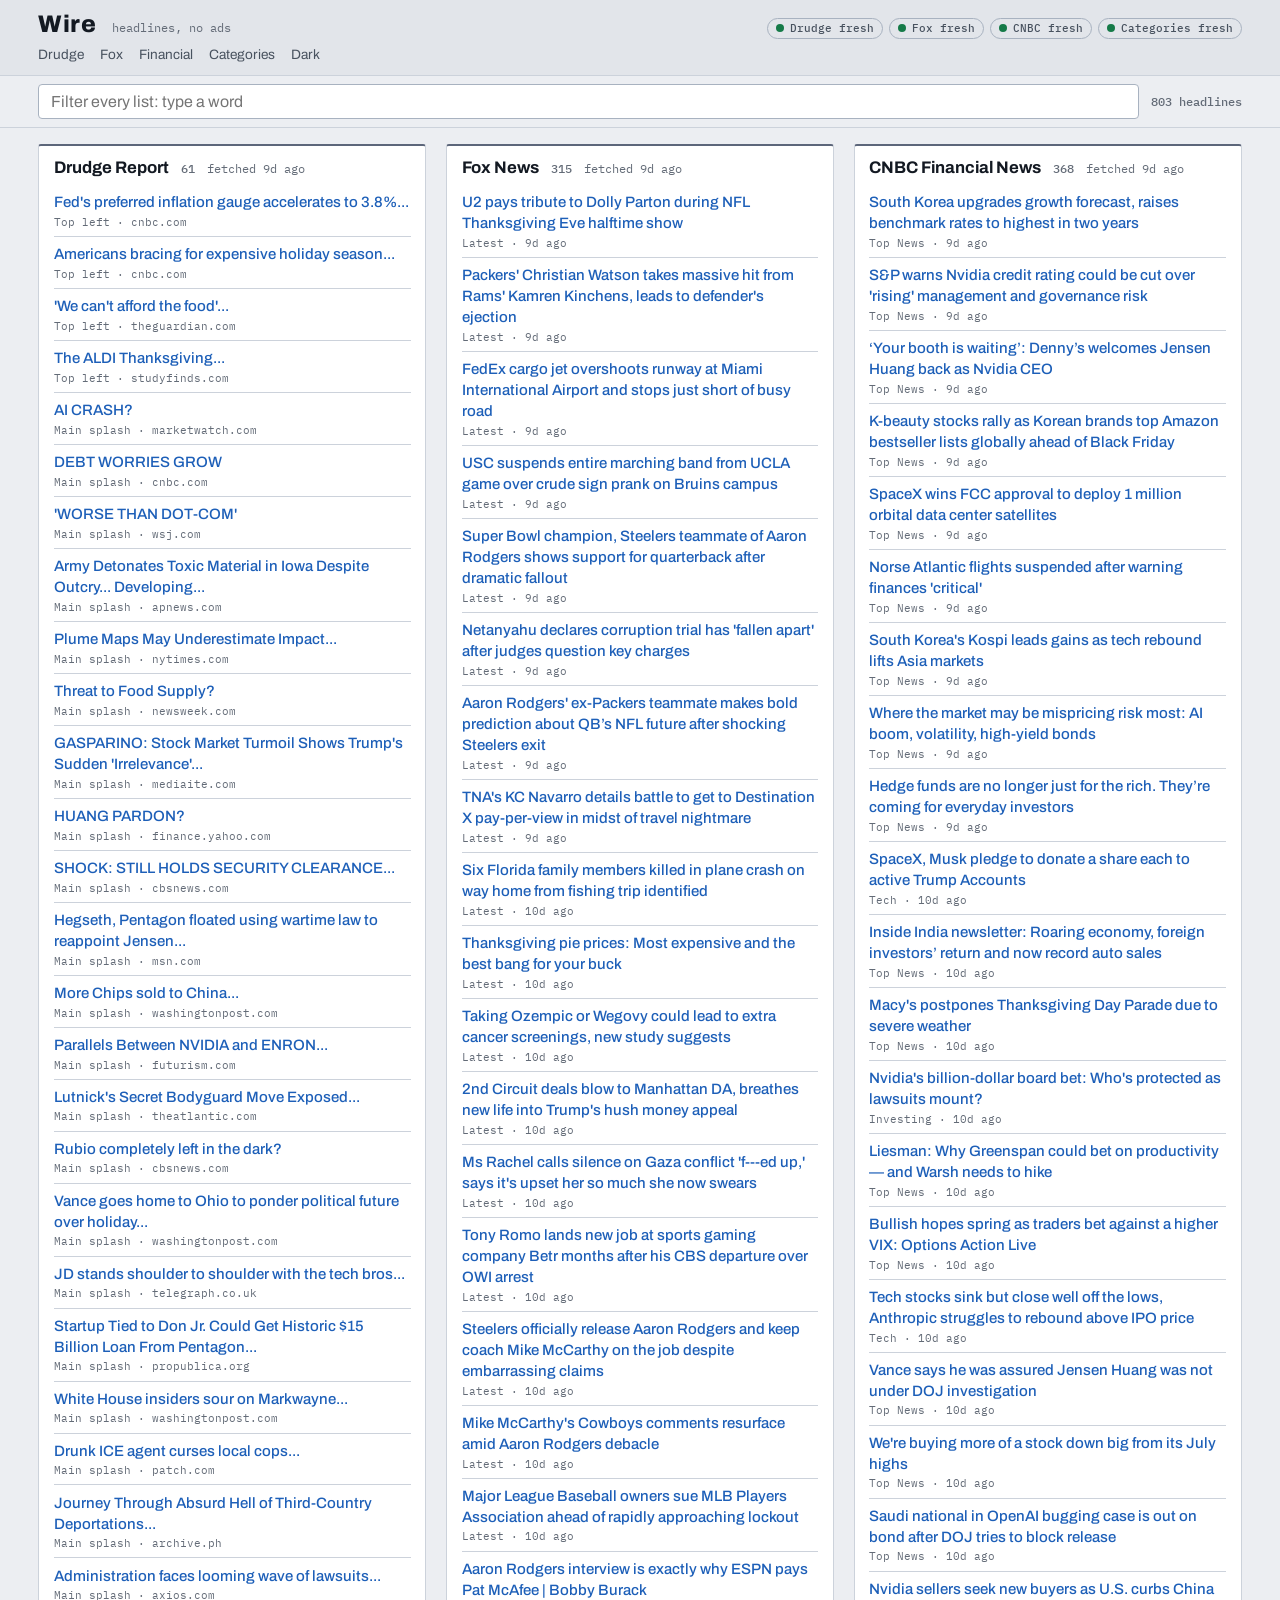
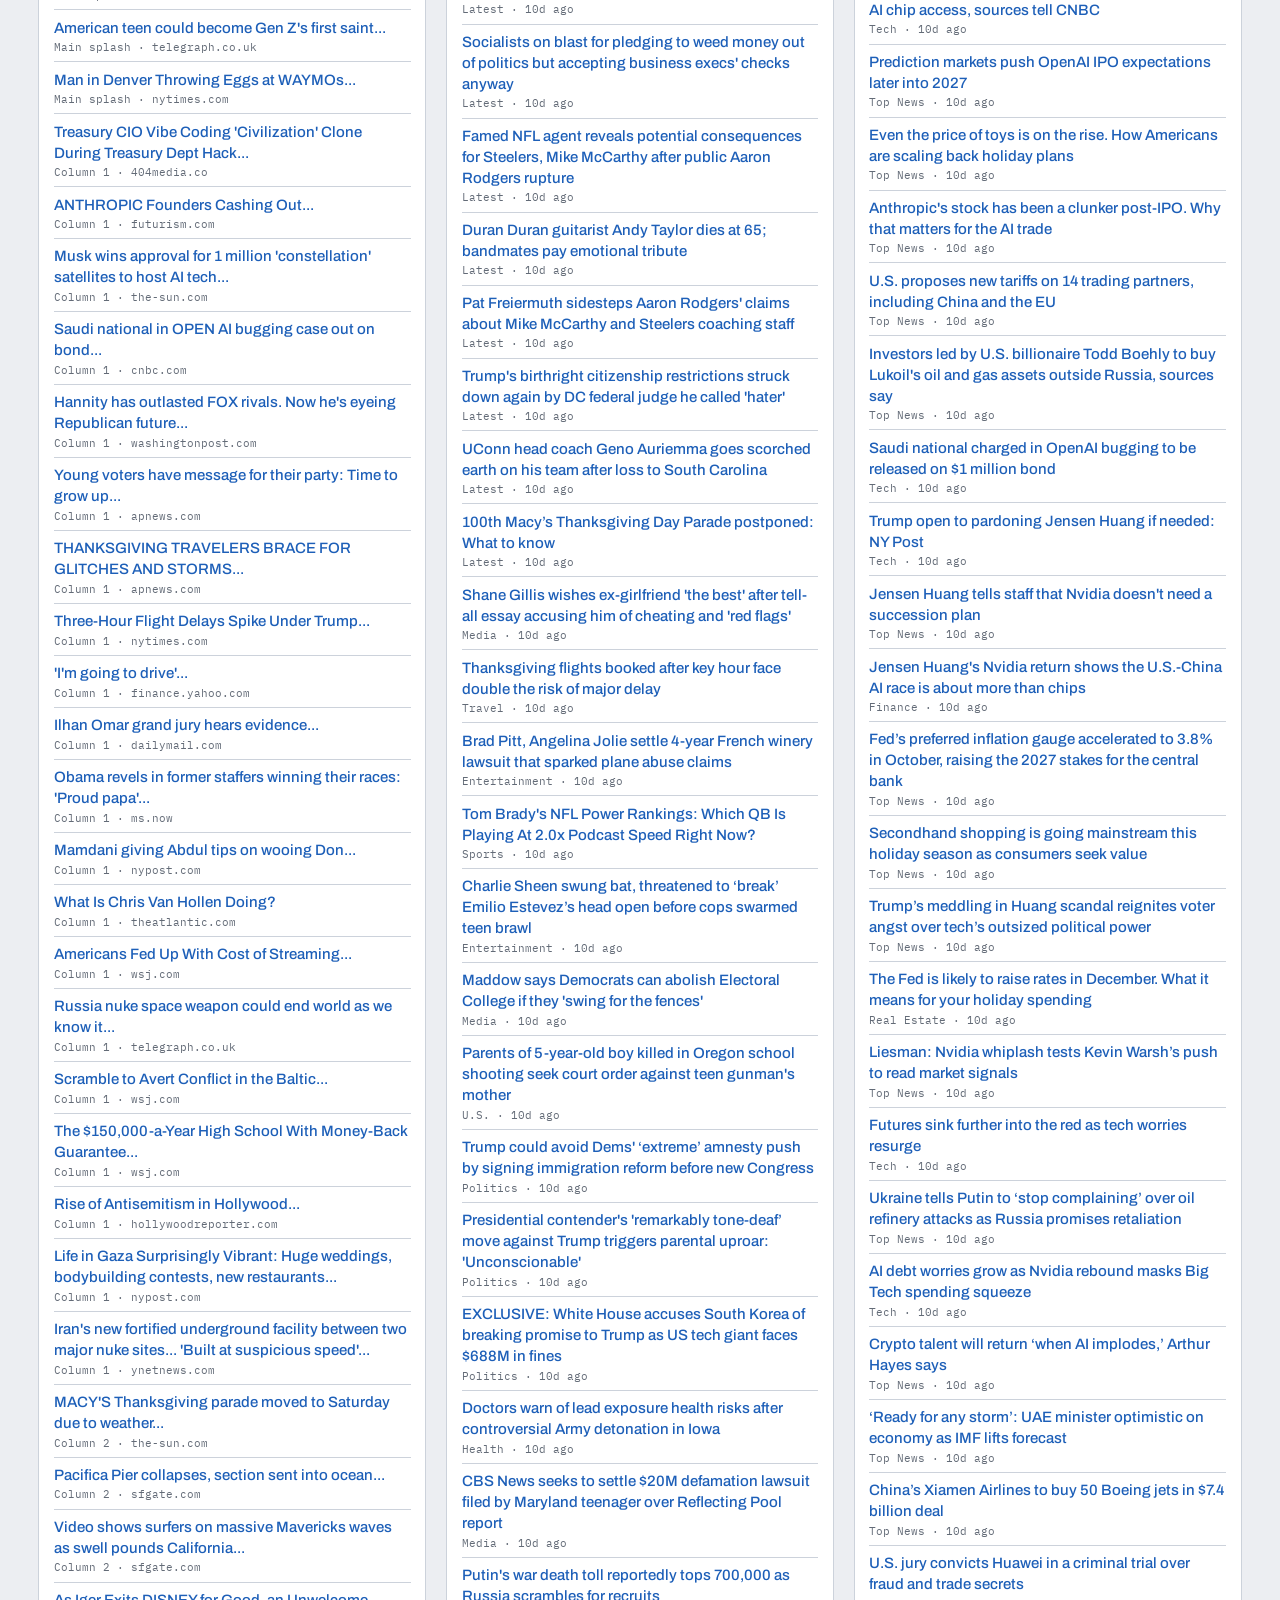
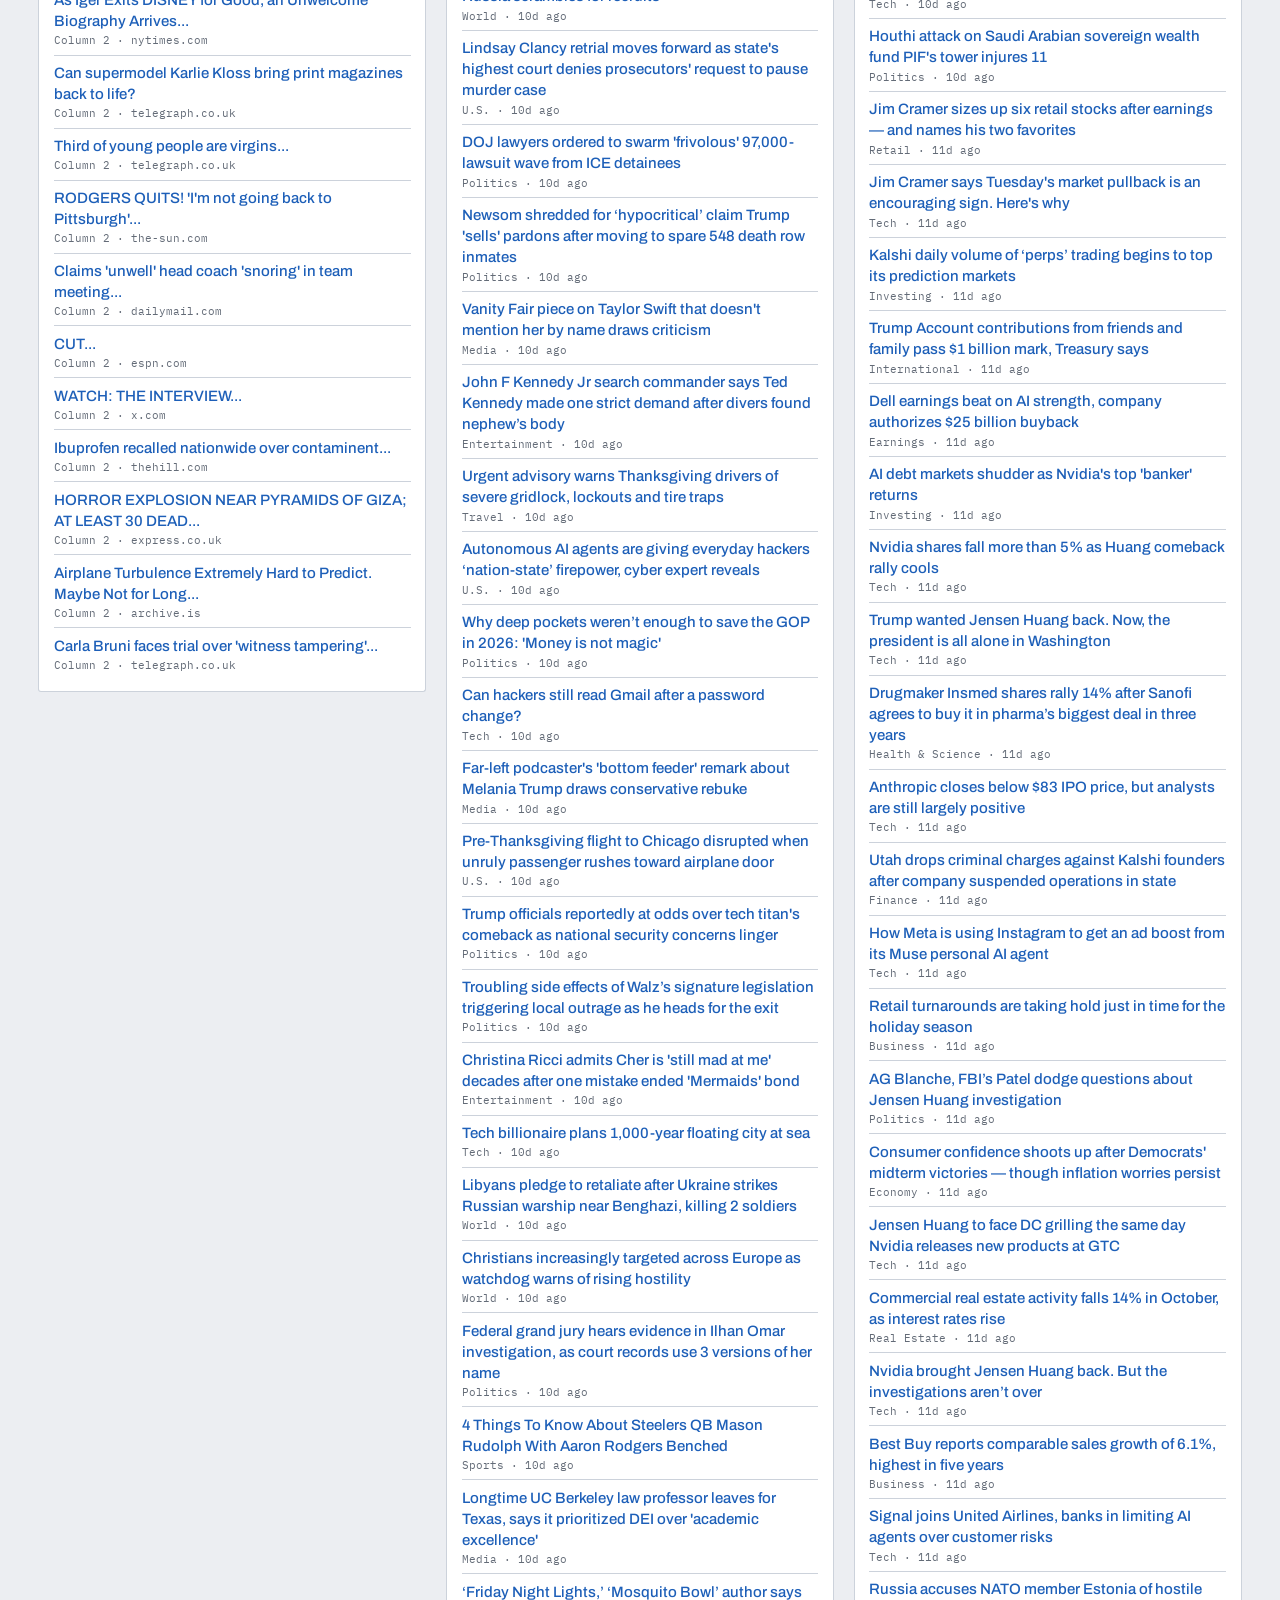
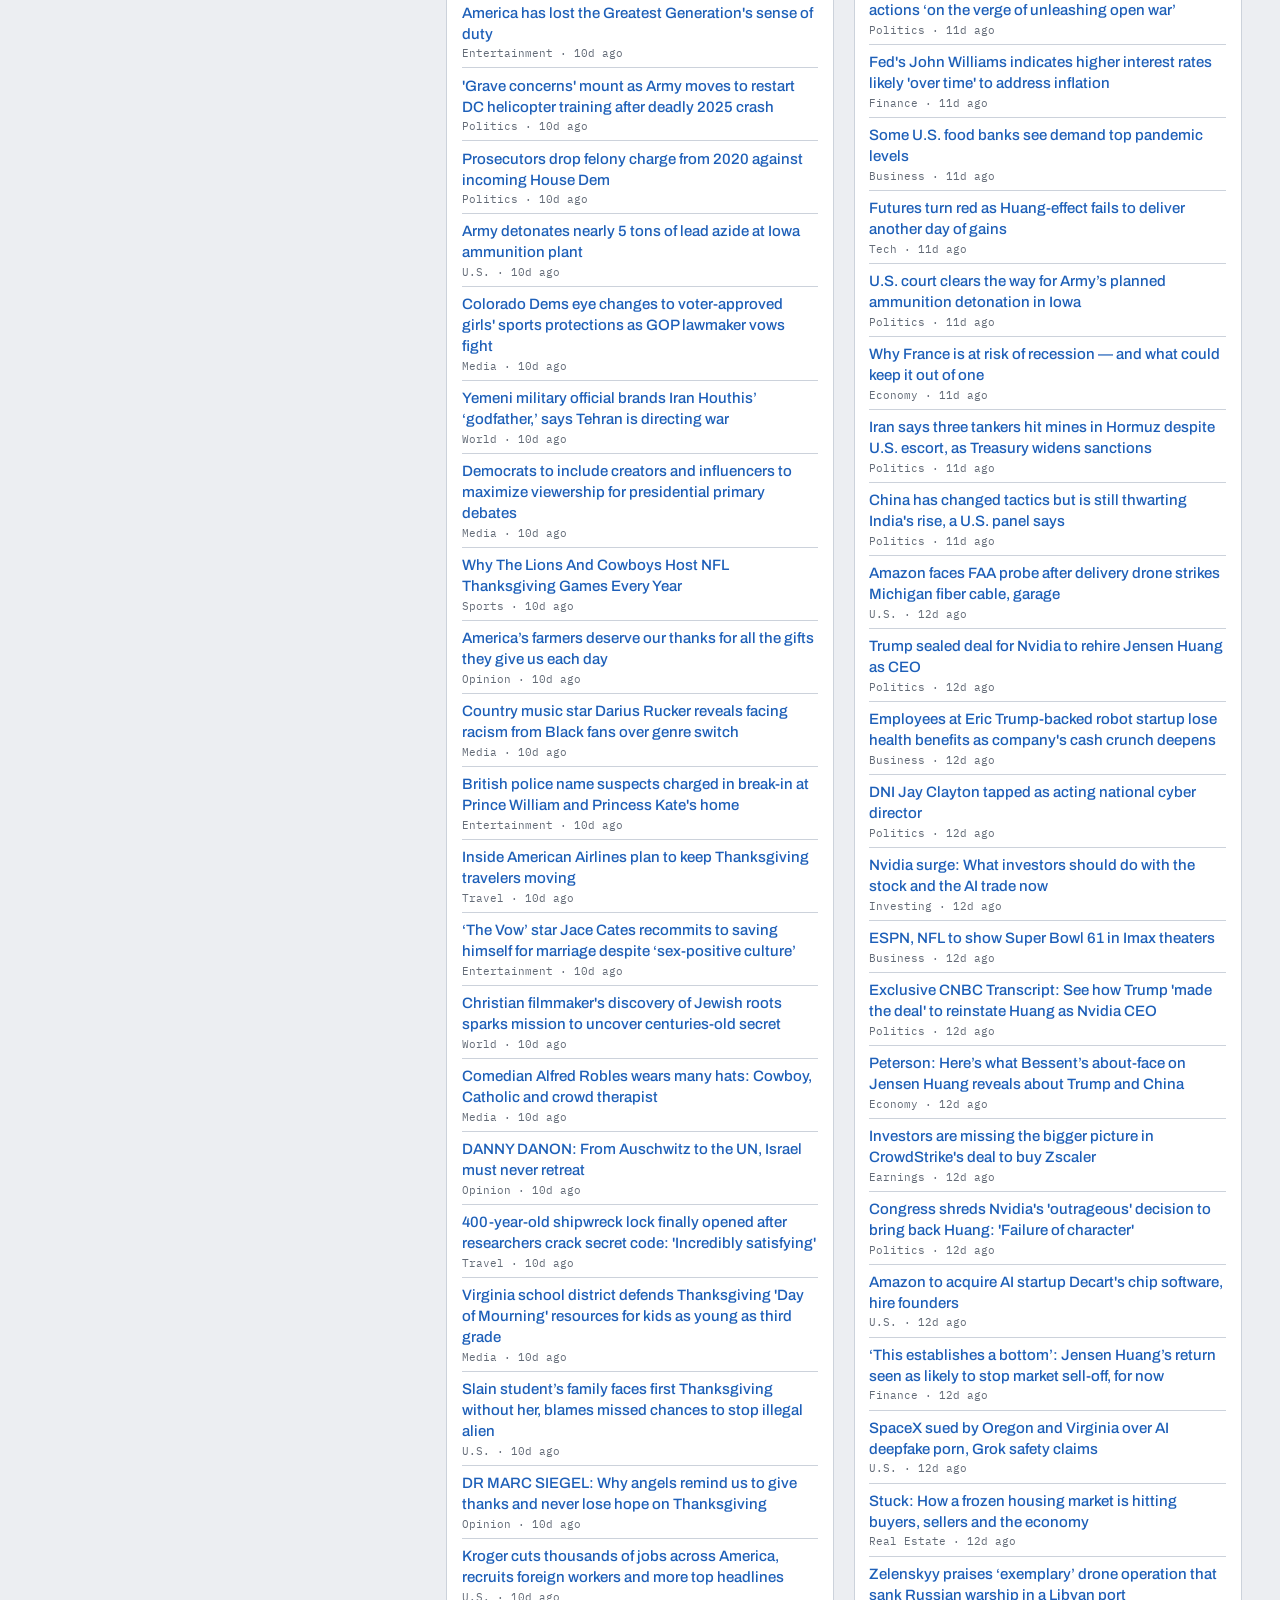
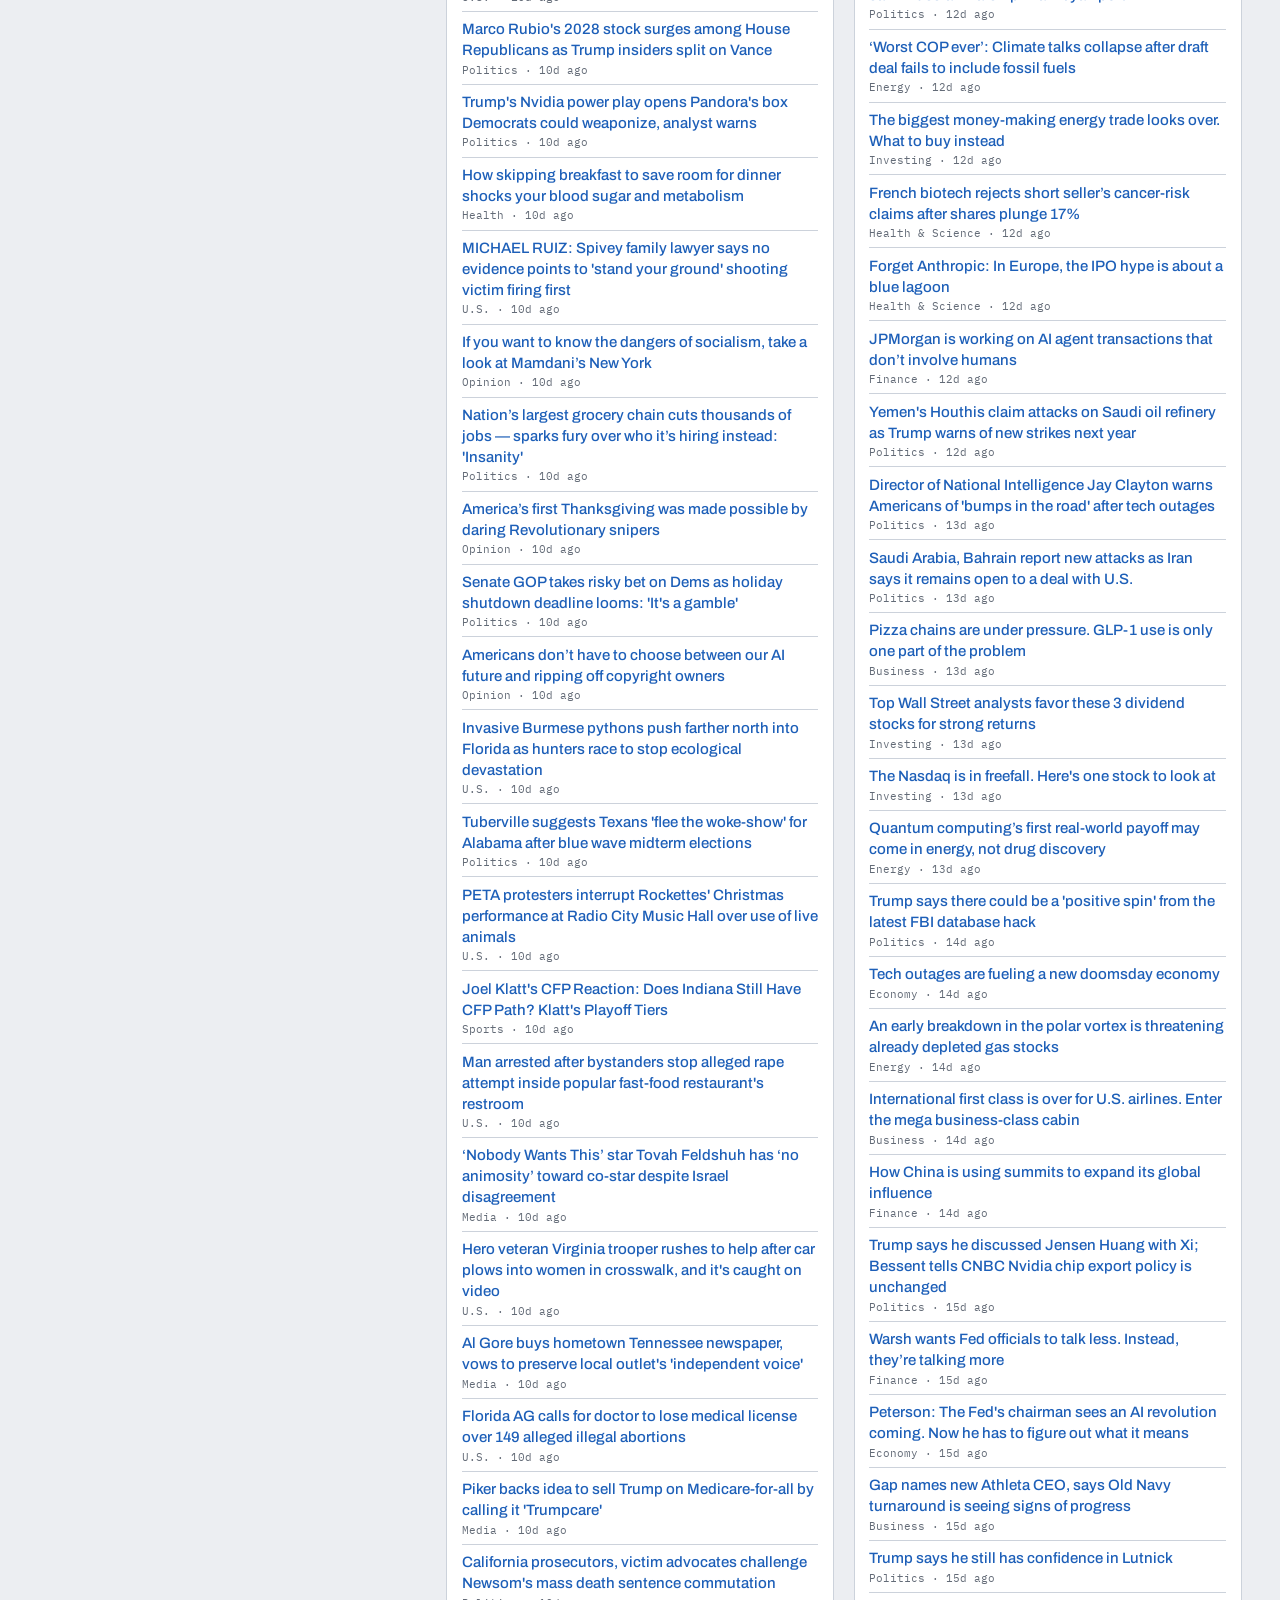
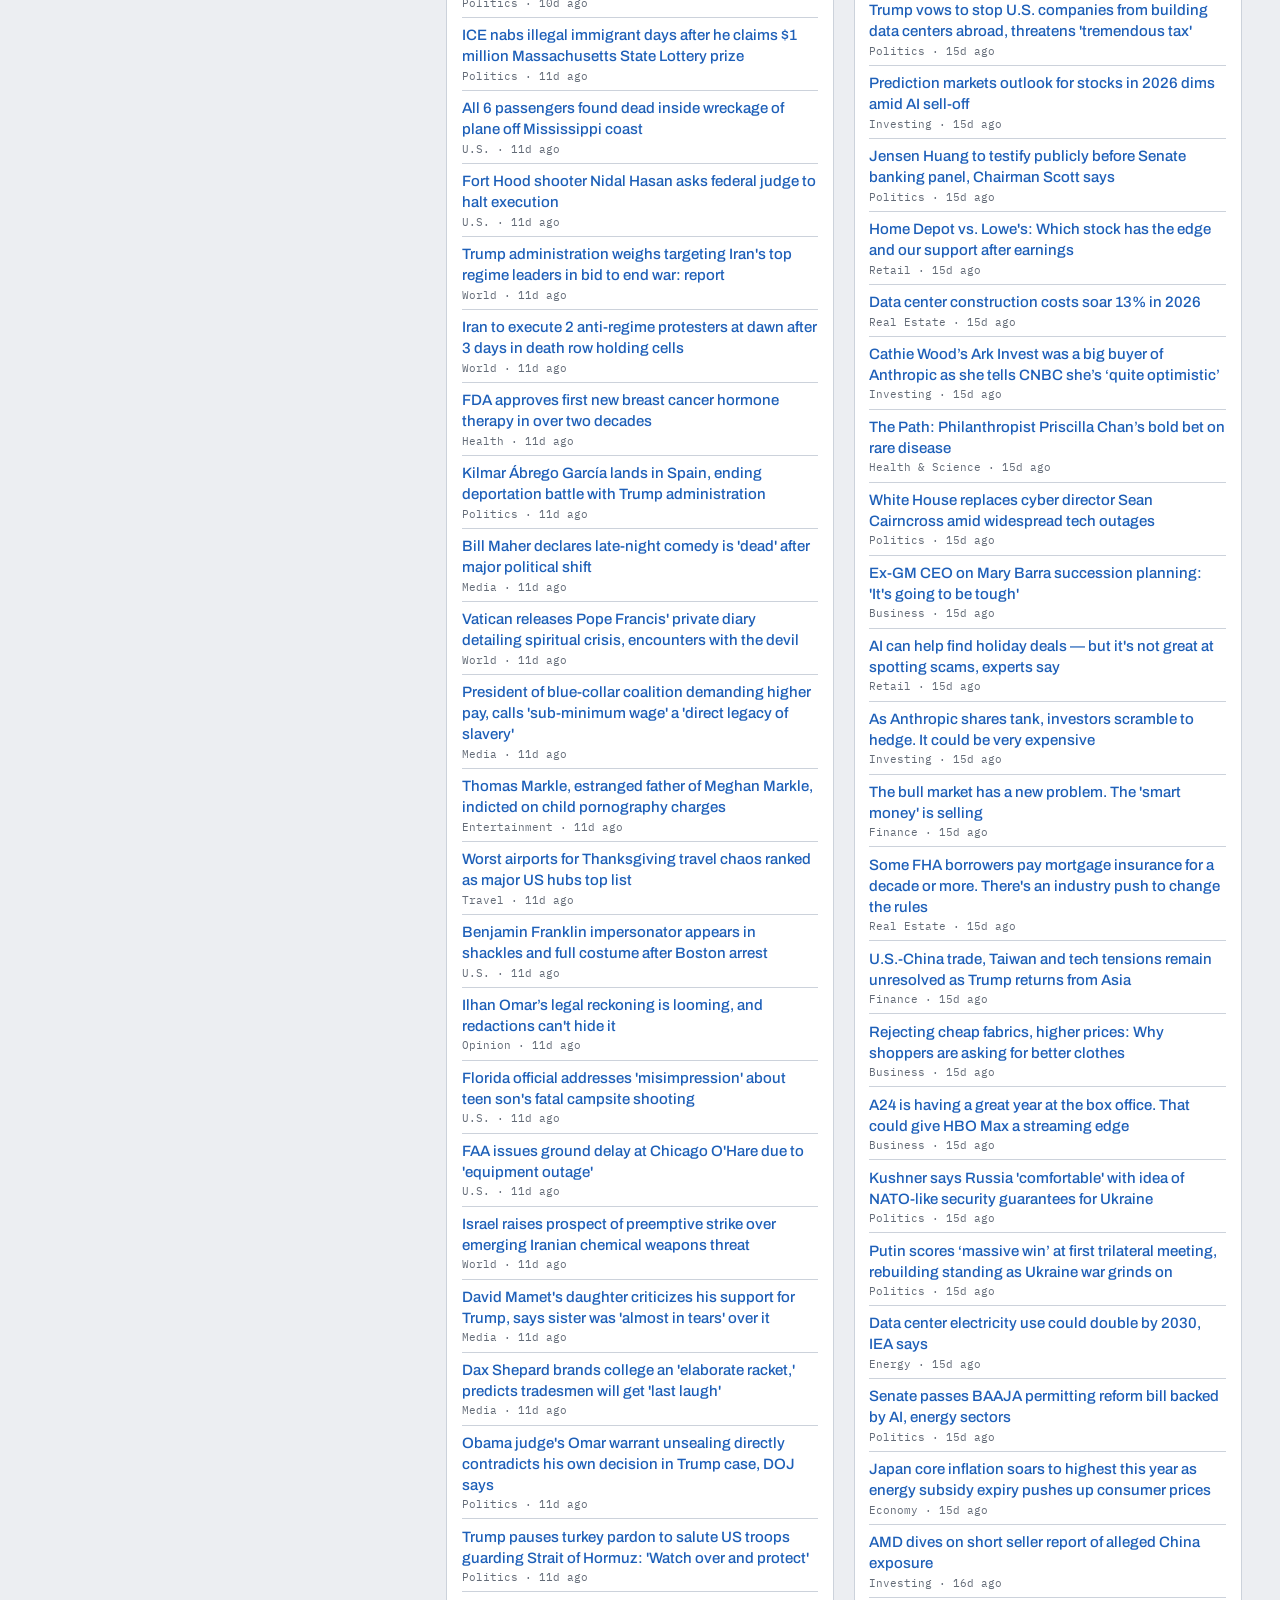
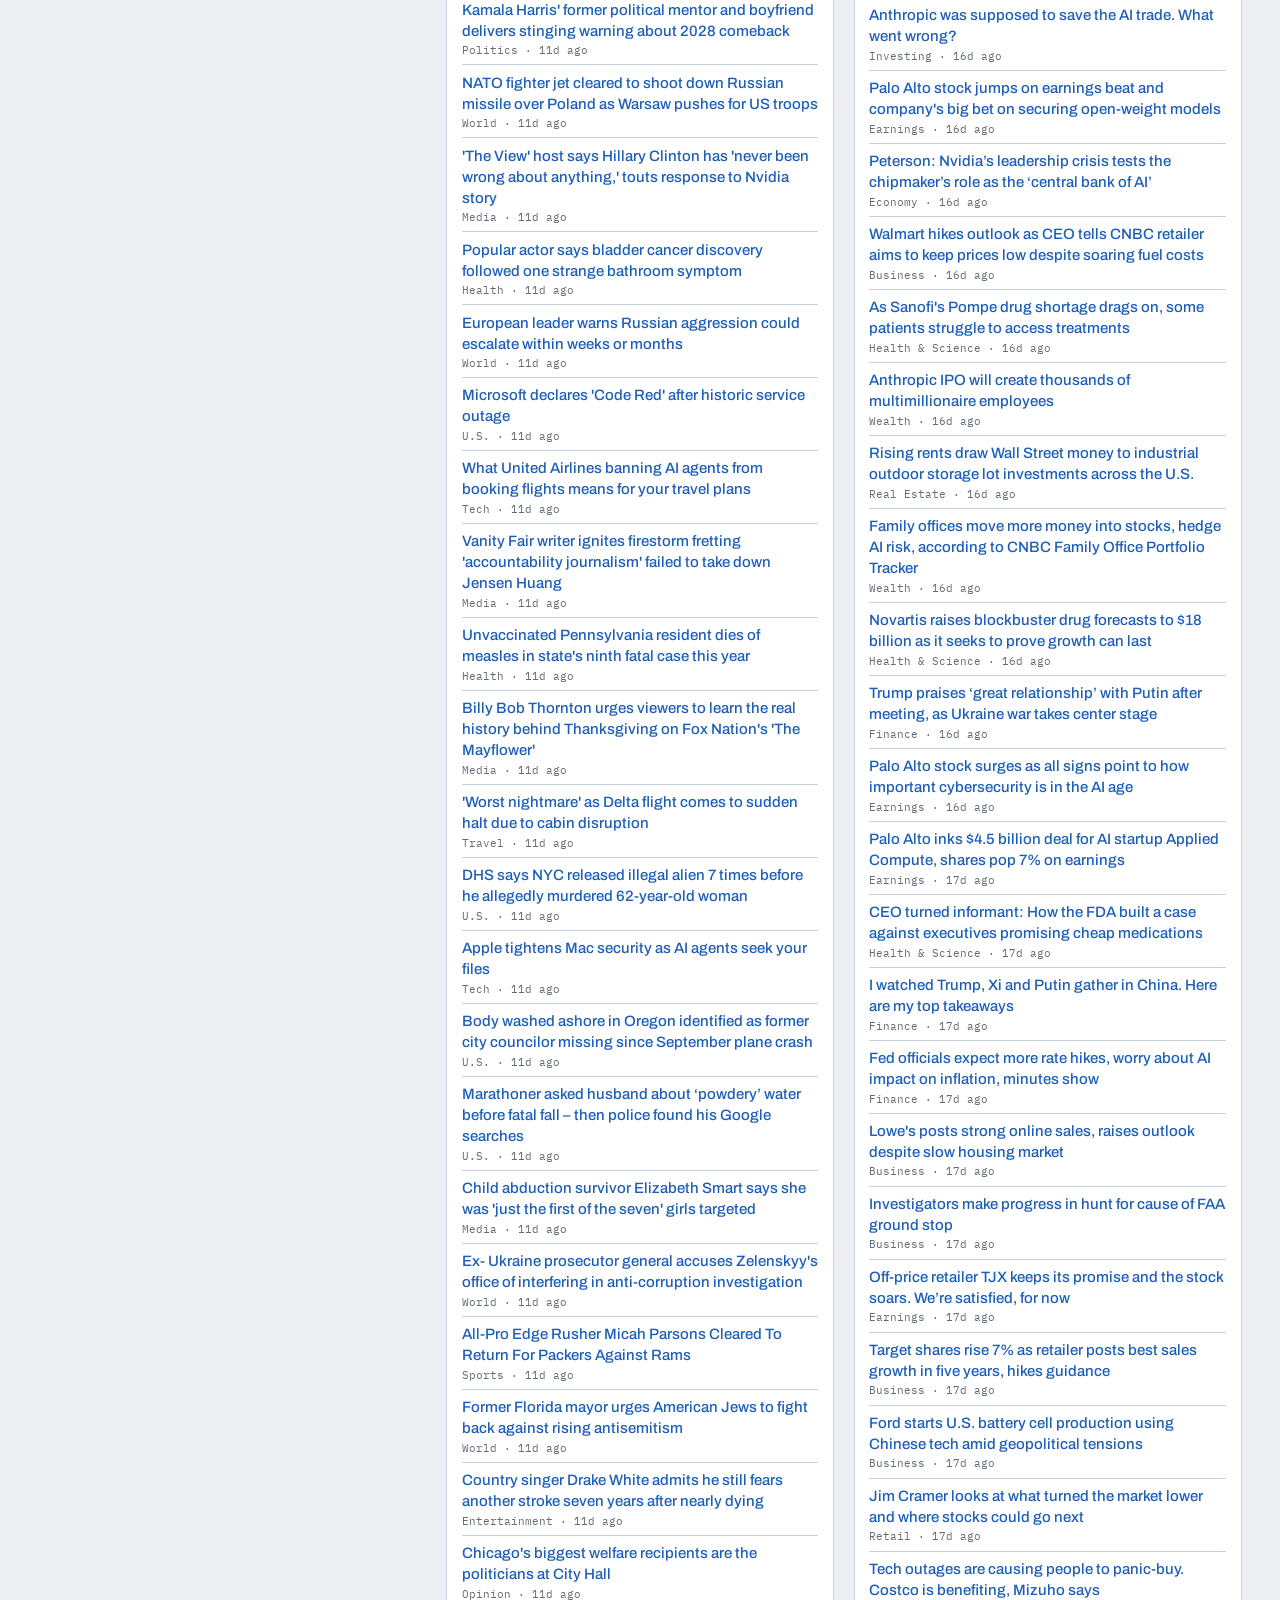
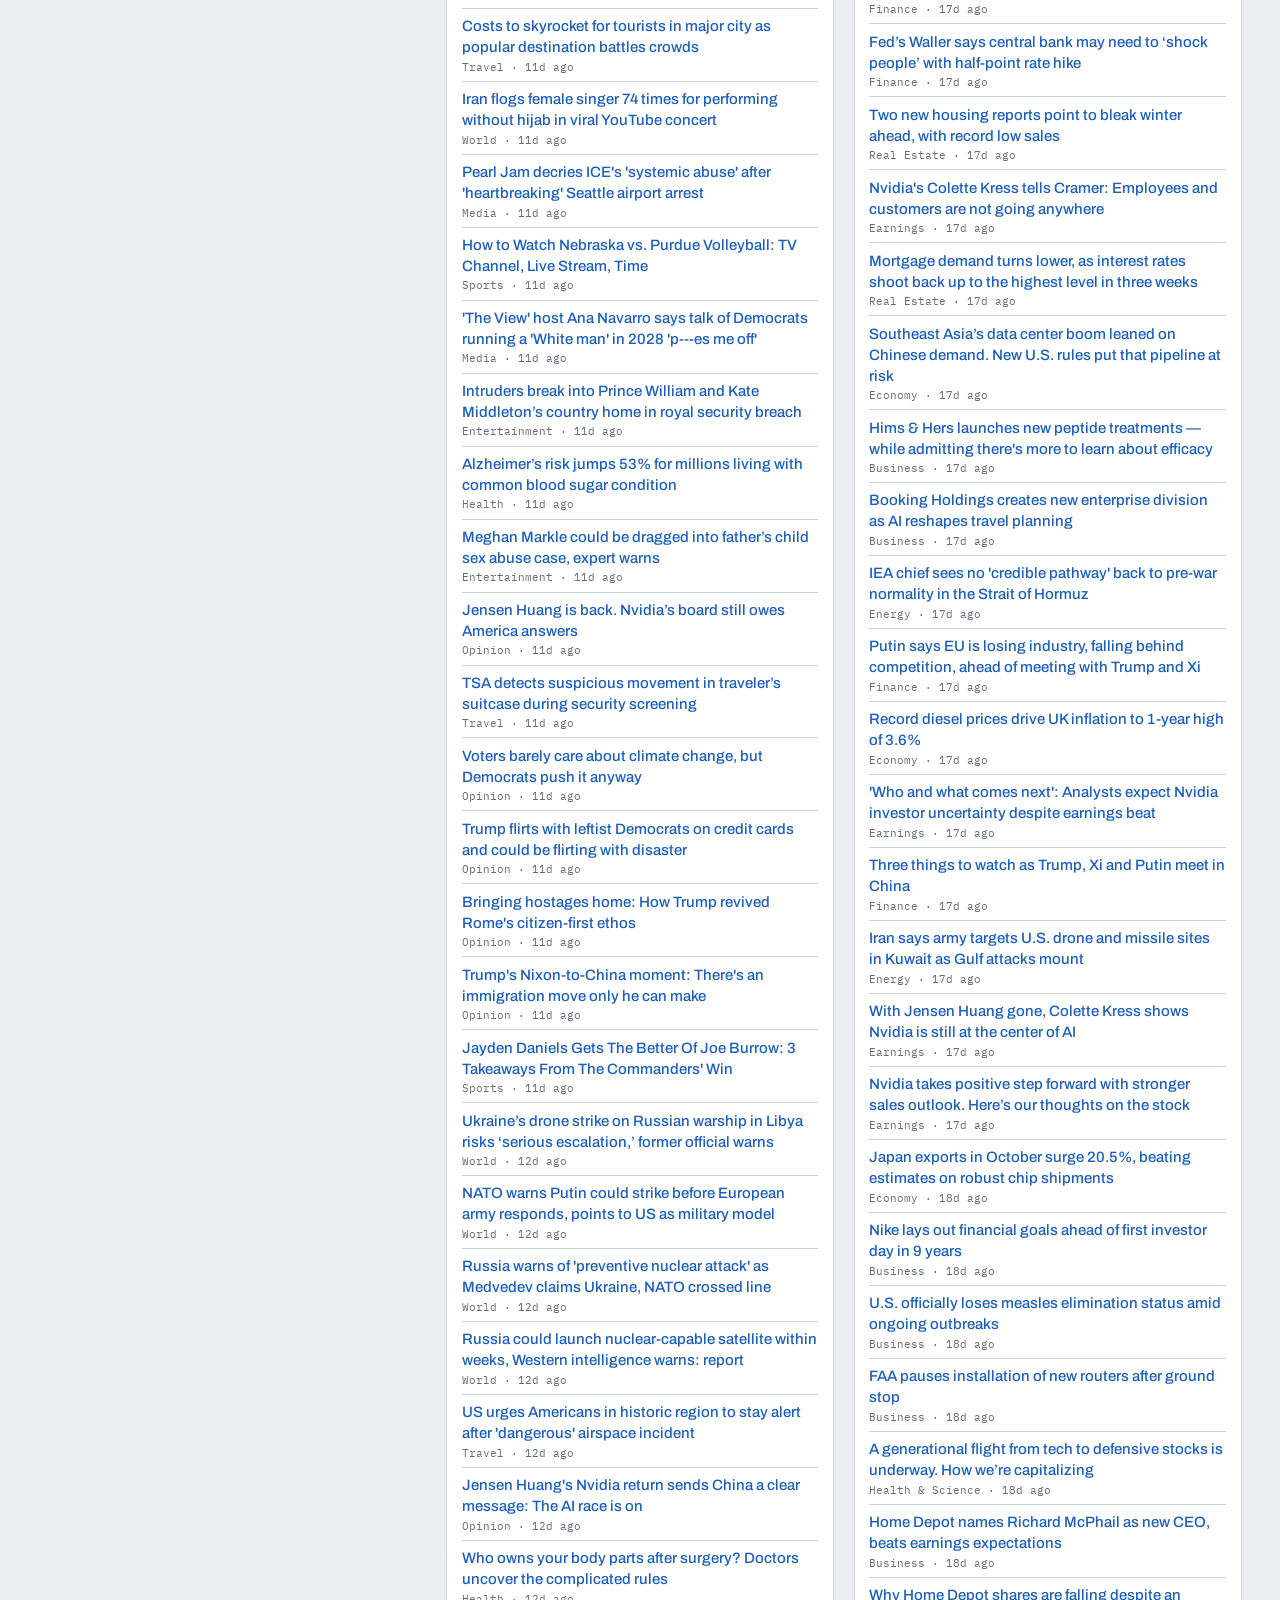
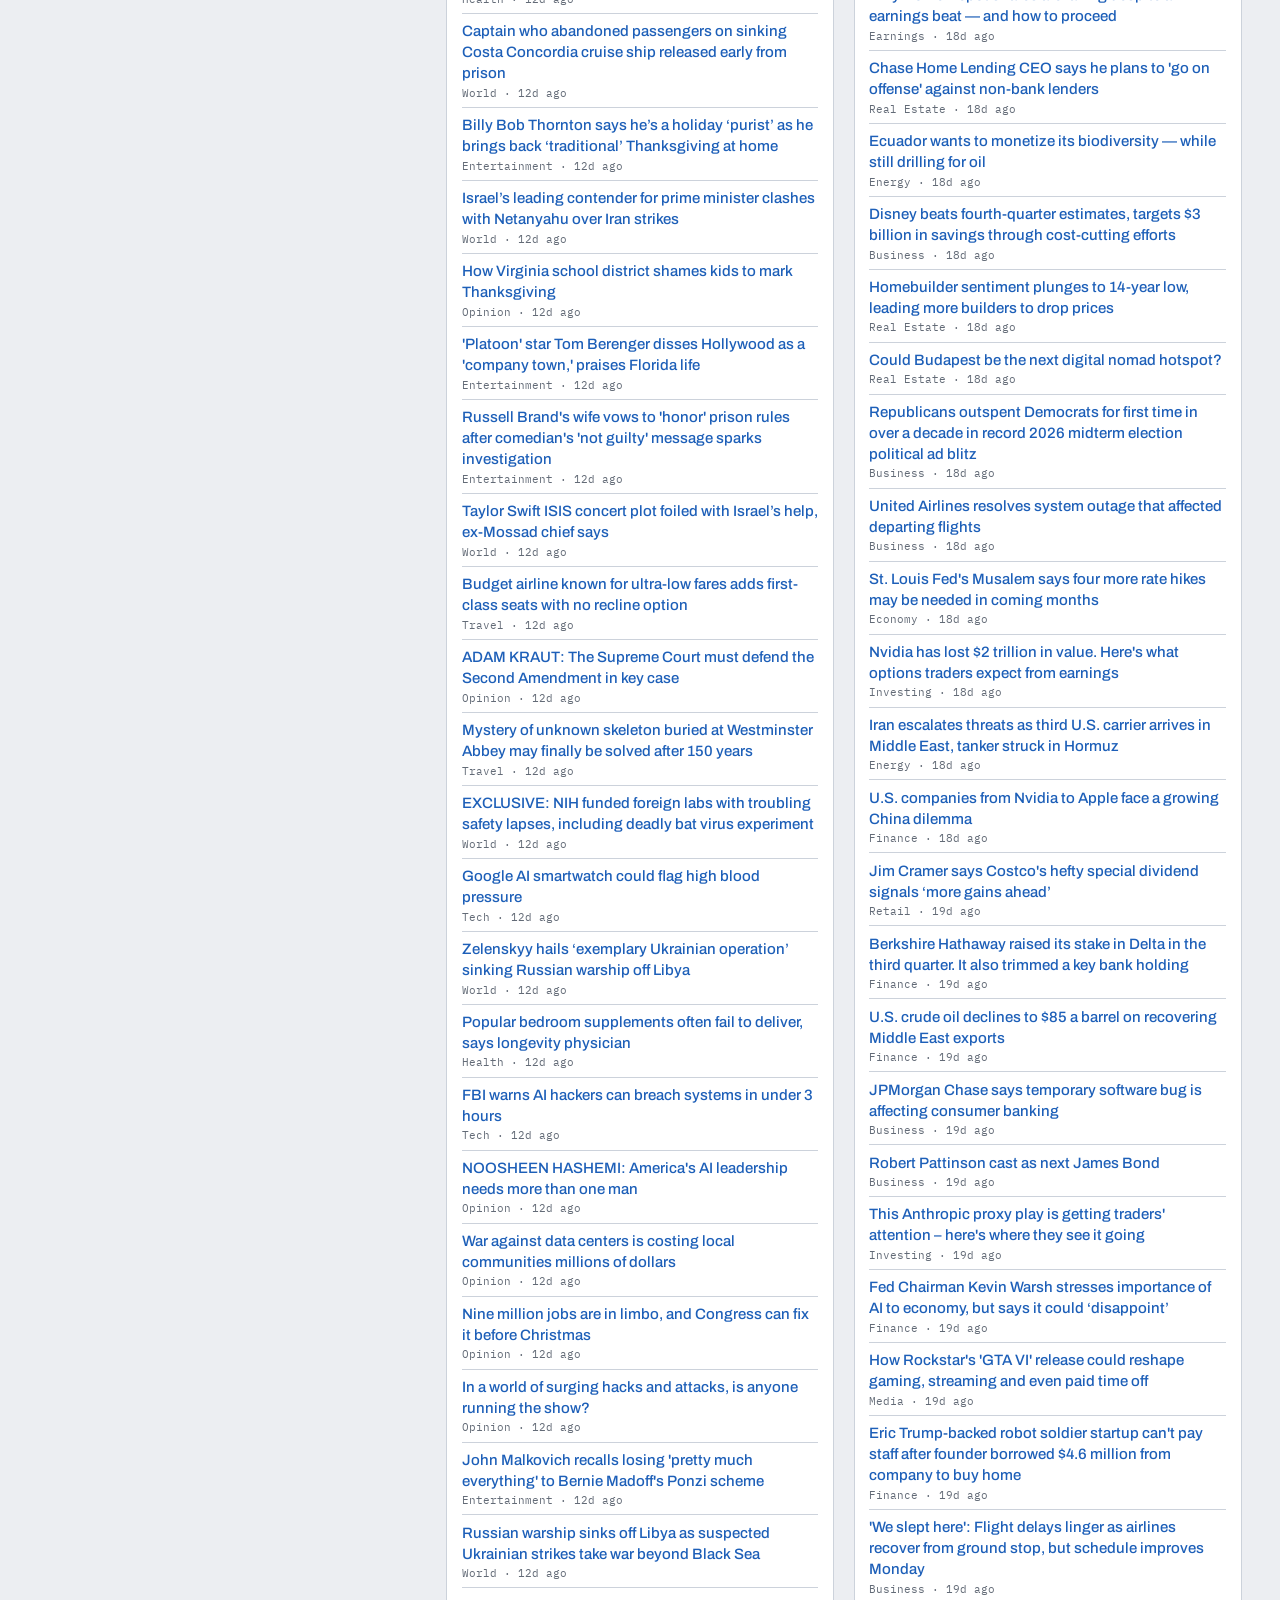
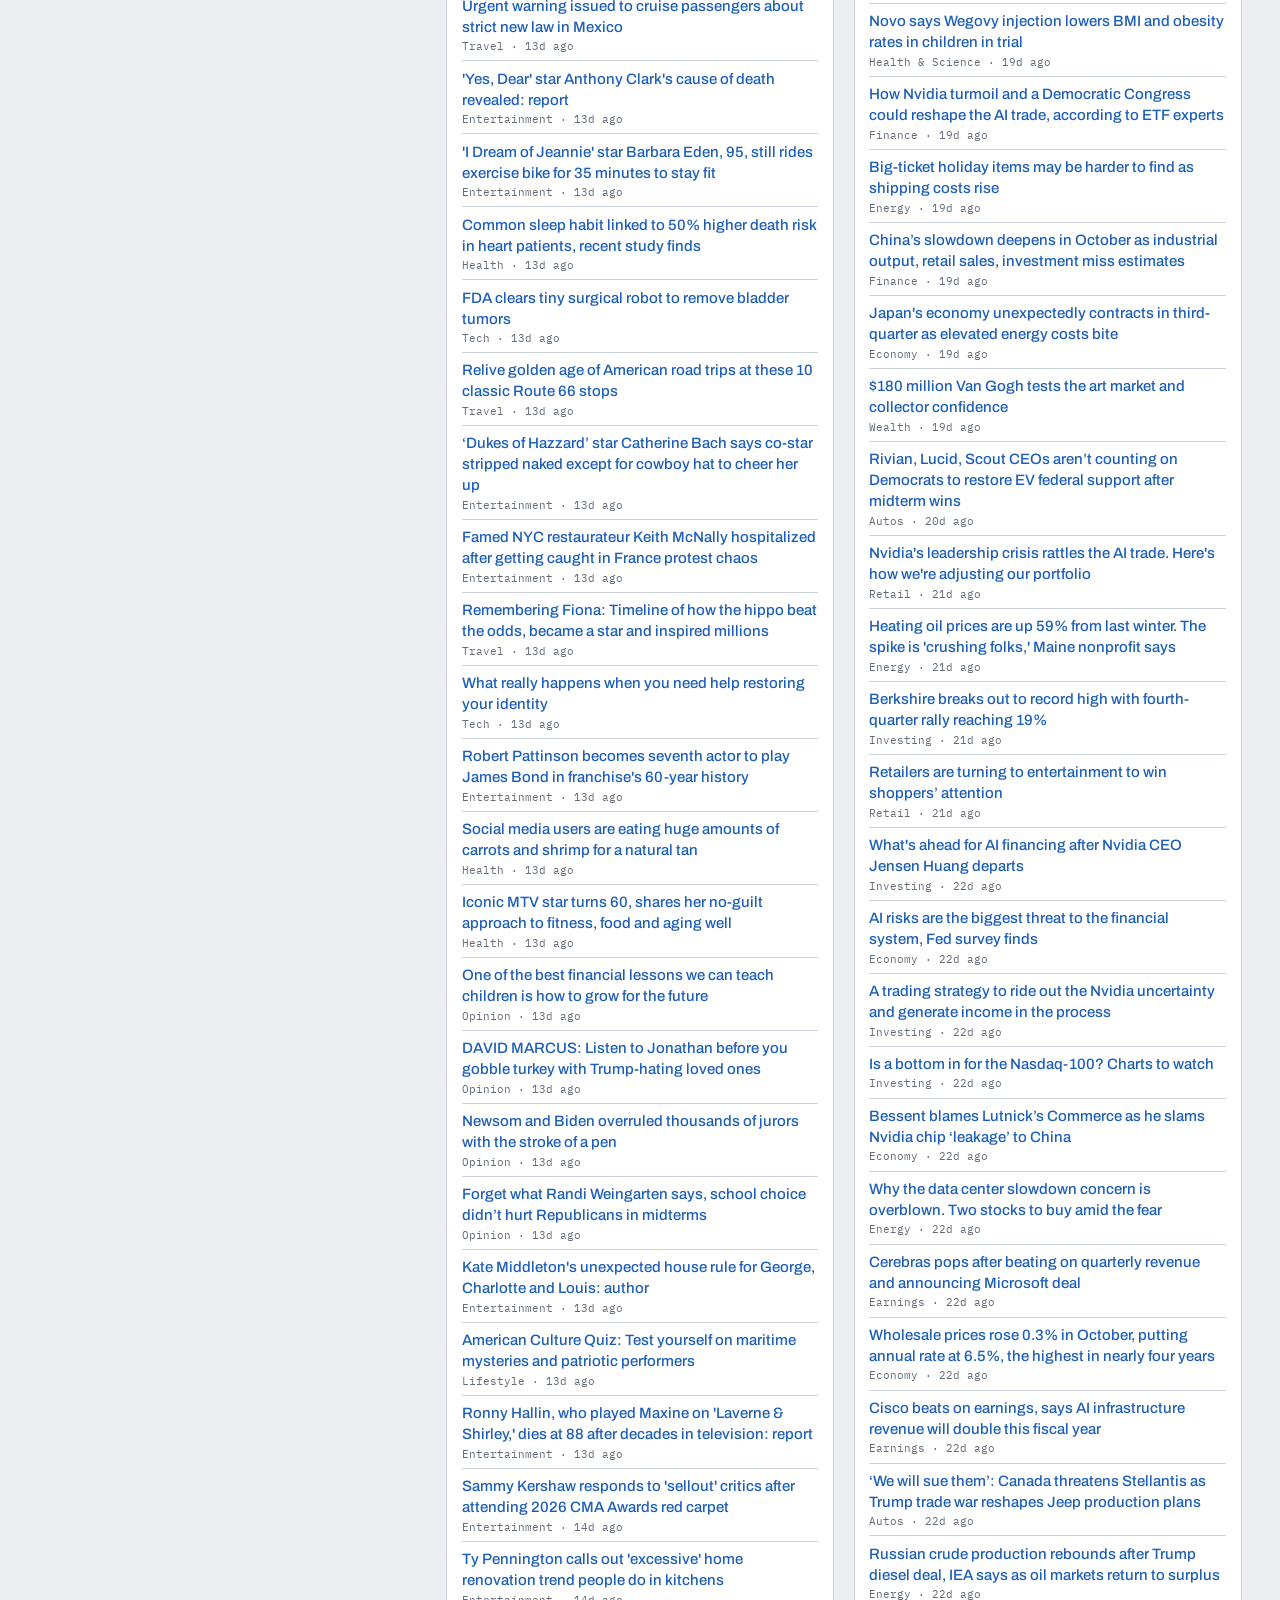
==== docs/index.html @ ed9ab3a2 "chore: refresh 2026-11-26 03:58 UTC" ====
<!doctype html>
<html lang="en" data-theme="dark">
<head>
<meta charset="utf-8">
<meta name="viewport" content="width=device-width, initial-scale=1">
<title>Wire — TELEMETRx</title>
<meta name="description" content="Every headline from Drudge, Fox News and CNBC, plus headlines by category. Links and headline text only: no ads, no article bodies, no tracking.">
<script>
/* Theme before first paint: saved choice, else the system preference. */
(function () {
  var mode = null;
  try { mode = localStorage.getItem("wire-theme"); } catch (e) { /* private mode */ }
  if (mode !== "light" && mode !== "dark") {
    mode = window.matchMedia && window.matchMedia("(prefers-color-scheme: light)").matches ? "light" : "dark";
  }
  document.documentElement.setAttribute("data-theme", mode);
})();
</script>
<link rel="preconnect" href="https://fonts.googleapis.com">
<link rel="preconnect" href="https://fonts.gstatic.com" crossorigin>
<link href="https://fonts.googleapis.com/css2?family=Archivo:wght@400;500;700;800&family=IBM+Plex+Mono:wght@400;500&display=swap" rel="stylesheet">
<style>/* Wire — headline wire. Tokens and theme model adapted from HANGAR's styles.css
 * (ground / strip / rule / ink, state colours go / hold; same fonts). The page accent
 * is the Wire section accent from the TELEMETRx registry (suite.json). Accent is identity,
 * never data; state colours (fresh / stale / failed) carry status only. */

:root {
  color-scheme: dark;
  --ground: #101722;
  --rack: #0b1017;
  --strip: #18212e;
  --strip-hot: #23303f;
  --rule: #26313f;
  --rule-bright: #3a4757;
  --ink: #e9eef5;
  --ink-2: #a3b0c0;
  --ink-muted: #8d97a4;
  --accent: #8792a8;
  --link: #9cc3ff;
  --go: #46d68a;
  --warn: #ffa14a;
  --hold: #ff6b60;
  --display: "Archivo", "Helvetica Neue", Arial, sans-serif;
  --body: "Archivo", system-ui, -apple-system, "Segoe UI", sans-serif;
  --mono: "IBM Plex Mono", ui-monospace, SFMono-Regular, Menlo, Consolas, monospace;
  --gutter: clamp(1rem, 3vw, 2.5rem);
}

:root[data-theme="light"] {
  color-scheme: light;
  --ground: #eceef2;
  --rack: #e2e5ea;
  --strip: #ffffff;
  --strip-hot: #f1f4f8;
  --rule: #ccd2db;
  --rule-bright: #a8b2c0;
  --ink: #131922;
  --ink-2: #48525f;
  --ink-muted: #636b77;
  --accent: #5c667a;
  --link: #1d5fb8;
  --go: #157a48;
  --warn: #b85c00;
  --hold: #c0392f;
}

* { box-sizing: border-box; }
html { scroll-behavior: smooth; scroll-padding-top: 7rem; }
body {
  margin: 0;
  background: var(--ground);
  color: var(--ink);
  font-family: var(--body);
  font-size: 15px;
  line-height: 1.4;
  overflow-wrap: anywhere;
}
a { color: var(--link); text-decoration: none; }
a:hover { text-decoration: underline; }
.sr { position: absolute; left: -9999px; }

.bar {
  display: flex; flex-wrap: wrap; align-items: baseline; gap: 0.4rem 1rem;
  padding: 0.7rem var(--gutter); background: var(--rack); border-bottom: 1px solid var(--rule);
}
.bar h1 { font: 800 1.5rem var(--display); margin: 0; letter-spacing: 0.02em; }
.bar .sub { color: var(--ink-muted); font-family: var(--mono); font-size: 0.75rem; }
.bus { display: flex; flex-wrap: wrap; gap: 0.4rem; margin-left: auto; }
.chip {
  font: 500 0.7rem var(--mono); padding: 0.15rem 0.5rem; border: 1px solid var(--rule-bright);
  border-radius: 99px; color: var(--ink-2); white-space: nowrap;
}
.chip::before { content: ""; display: inline-block; width: 0.5rem; height: 0.5rem; border-radius: 50%;
  margin-right: 0.35rem; background: currentColor; }
.s-fresh { color: var(--go); } .s-stale { color: var(--warn); } .s-failed { color: var(--hold); }
.chip .nm { color: var(--ink-2); }
.bar nav { display: flex; flex-wrap: wrap; gap: 0.2rem 1rem; width: 100%; font-size: 0.85rem; }
.bar nav a { color: var(--ink-2); }

.filterbar {
  position: sticky; top: 0; z-index: 5; display: flex; align-items: center; gap: 0.75rem;
  padding: 0.5rem var(--gutter); background: var(--ground); border-bottom: 1px solid var(--rule);
}
#q {
  flex: 1; min-width: 0; font: 400 1rem var(--body); padding: 0.5rem 0.7rem; color: var(--ink);
  background: var(--strip); border: 1px solid var(--rule-bright); border-radius: 4px;
}
#q:focus { outline: 2px solid var(--accent); outline-offset: 1px; }
.n { font: 500 0.75rem var(--mono); color: var(--ink-muted); white-space: nowrap; }

main { padding: 1rem var(--gutter) 2rem; }
.cols { display: grid; grid-template-columns: 1fr; gap: 1.25rem; align-items: start; }
@media (min-width: 1000px) { .cols { grid-template-columns: repeat(3, minmax(0, 1fr)); } }
.src { background: var(--strip); border: 1px solid var(--rule); border-top: 2px solid var(--accent);
  border-radius: 3px; padding: 0.75rem 0.9rem; min-width: 0; }
.src.wide { margin-top: 1.25rem; }
.src h2 { font: 700 1.05rem var(--display); margin: 0; }
.head { display: flex; flex-wrap: wrap; align-items: baseline; gap: 0.2rem 0.75rem; }
.stamp { font: 400 0.72rem var(--mono); color: var(--ink-muted); }
.note { font-size: 0.8rem; margin: 0.4rem 0 0; padding: 0.35rem 0.5rem; border-left: 3px solid currentColor; }
.note.s-stale { color: var(--warn); } .note.s-failed { color: var(--hold); }

ol.list { list-style: none; margin: 0.5rem 0 0; padding: 0; }
ol.list li { padding: 0.45rem 0; border-top: 1px solid var(--rule); }
ol.list li:first-child { border-top: 0; }
ol.list a { font-weight: 500; }
.meta { display: block; font: 400 0.7rem var(--mono); color: var(--ink-muted); margin-top: 0.1rem; }
.empty { color: var(--ink-muted); font-size: 0.85rem; margin: 0.6rem 0 0; }

.tabs { display: flex; flex-wrap: wrap; gap: 0.4rem; margin: 0.6rem 0 0.2rem; }
.tabs button {
  font: 500 0.85rem var(--body); color: var(--ink-2); background: transparent; cursor: pointer;
  padding: 0.35rem 0.8rem; border: 1px solid var(--rule-bright); border-radius: 99px;
}
.tabs button[aria-selected="true"] { color: var(--ink); background: var(--strip-hot); border-color: var(--accent); }
.tabs button:focus-visible { outline: 2px solid var(--accent); }
#categories ol.list { column-width: 22rem; column-gap: 2rem; }
#categories ol.list li { break-inside: avoid; }

.foot { padding: 1rem var(--gutter) 2rem; color: var(--ink-muted); font: 400 0.75rem var(--mono); }
</style>
<link rel="stylesheet" href="https://gcicc.github.io/suite/network.css">
<script src="https://gcicc.github.io/suite/network.js" data-section="newsscraper" data-built="2026-11-26 03:58:29+00:00 UTC" data-next="every 2h" defer></script>
</head>
<body>

<header class="bar">
  <h1>Wire</h1>
  <span class="sub">headlines, no ads</span>
  <div class="bus" id="bus" aria-label="Source status"></div>
  <nav>
    <a href="#drudge">Drudge</a>
    <a href="#fox">Fox</a>
    <a href="#cnbc">Financial</a>
    <a href="#categories">Categories</a>
    <a href="#" id="theme" role="button">Light</a>
  </nav>
</header>

<div class="filterbar">
  <label for="q" class="sr">Filter headlines</label>
  <input id="q" type="search" placeholder="Filter every list: type a word" autocomplete="off">
  <span id="q-n" class="n" aria-live="polite"></span>
</div>

<main>
  <div class="cols">
    <section id="drudge" class="src"></section>
    <section id="fox" class="src"></section>
    <section id="cnbc" class="src"></section>
  </div>
  <section id="categories" class="src wide"></section>
</main>

<footer class="foot">Links and headline text only. Each headline opens at its publisher. Page built 2026-11-26 03:58:29+00:00 UTC.</footer>

<script id="payload" type="application/json">{"meta":{"generated":"2026-11-26T03:58:29+00:00","version":"0.1.0"},"sources":{"drudge":{"label":"Drudge Report","failed_feeds":{},"items":[{"f":"Top left","p":null,"s":"cnbc.com","t":"Fed's preferred inflation gauge accelerates to 3.8%...","u":"https://www.cnbc.com/2026/11/25/pce-inflation-report-october-2026.html"},{"f":"Top left","p":null,"s":"cnbc.com","t":"Americans bracing for expensive holiday season...","u":"https://www.cnbc.com/2026/11/25/holiday-inflation-thanksgiving-travel-food-gifts.html"},{"f":"Top left","p":null,"s":"theguardian.com","t":"'We can't afford the food'...","u":"https://www.theguardian.com/us-news/2026/nov/25/thanksgiving-food-costs-prices"},{"f":"Top left","p":null,"s":"studyfinds.com","t":"The ALDI Thanksgiving...","u":"https://studyfinds.com/aldi-beats-whole-foods-same-thanksgiving-shopping-list-heres-how-other-top-supermarkets-compare/"},{"f":"Main splash","p":null,"s":"marketwatch.com","t":"AI CRASH?","u":"https://www.marketwatch.com/story/why-this-stock-market-selloff-is-probably-going-to-get-worse-before-it-gets-better-fce63a89"},{"f":"Main splash","p":null,"s":"cnbc.com","t":"DEBT WORRIES GROW","u":"https://www.cnbc.com/2026/11/25/ai-debt-big-tech-spending-nvidia.html"},{"f":"Main splash","p":null,"s":"wsj.com","t":"'WORSE THAN DOT-COM'","u":"https://www.wsj.com/economy/worse-than-the-dot-com-crash-what-an-ai-bust-could-mean-for-the-economy-2a0e5ab3"},{"f":"Main splash","p":null,"s":"apnews.com","t":"Army Detonates Toxic Material in Iowa Despite Outcry... Developing...","u":"https://apnews.com/live/iowa-army-lead-detonation-updates"},{"f":"Main splash","p":null,"s":"nytimes.com","t":"Plume Maps May Underestimate Impact...","u":"https://www.nytimes.com/2026/11/25/us/army-detonation-emissions-maps-risk-underestimated.html?unlocked_article_code=1.TFE.J1bi.eMLJUzWvx_m1&smid=url-share"},{"f":"Main splash","p":null,"s":"newsweek.com","t":"Threat to Food Supply?","u":"https://www.newsweek.com/iowa-lead-detonation-america-food-supply-12767064"},{"f":"Main splash","p":null,"s":"mediaite.com","t":"GASPARINO: Stock Market Turmoil Shows Trump's Sudden 'Irrelevance'...","u":"https://www.mediaite.com/media/news/foxs-gasparino-warns-stock-market-turmoil-shows-trumps-sudden-irrelevance/"},{"f":"Main splash","p":null,"s":"finance.yahoo.com","t":"HUANG PARDON?","u":"https://finance.yahoo.com/markets/stocks/articles/donald-trump-floats-jensen-huang-052052146.html"},{"f":"Main splash","p":null,"s":"cbsnews.com","t":"SHOCK: STILL HOLDS SECURITY CLEARANCE...","u":"https://www.cbsnews.com/news/nvidia-jensen-huang-security-clearance-todd-blanche/"},{"f":"Main splash","p":null,"s":"msn.com","t":"Hegseth, Pentagon floated using wartime law to reappoint Jensen...","u":"https://www.msn.com/en-us/news/other/ar-AA2ieodR"},{"f":"Main splash","p":null,"s":"washingtonpost.com","t":"More Chips sold to China...","u":"https://www.washingtonpost.com/world/2026/11/25/top-nvidia-chips-are-still-offer-china-despite-us-ban/"},{"f":"Main splash","p":null,"s":"futurism.com","t":"Parallels Between NVIDIA and ENRON...","u":"https://futurism.com/artificial-intelligence/parallels-nvidia-enron"},{"f":"Main splash","p":null,"s":"theatlantic.com","t":"Lutnick's Secret Bodyguard Move Exposed...","u":"https://www.theatlantic.com/national-security/2026/11/lutnick-export-control-personal-detail/689562/"},{"f":"Main splash","p":null,"s":"cbsnews.com","t":"Rubio completely left in the dark?","u":"https://www.cbsnews.com/news/trump-jensen-huang-nvidia-ceo-reinstated/"},{"f":"Main splash","p":null,"s":"washingtonpost.com","t":"Vance goes home to Ohio to ponder political future over holiday...","u":"https://www.washingtonpost.com/politics/2026/11/25/jd-vance-family-serve-thanksgiving-lunch-military-members/"},{"f":"Main splash","p":null,"s":"telegraph.co.uk","t":"JD stands shoulder to shoulder with the tech bros...","u":"https://www.telegraph.co.uk/us/politics/2026/11/25/jd-vance-aligns-himself-with-the-tech-bros/"},{"f":"Main splash","p":null,"s":"propublica.org","t":"Startup Tied to Don Jr. Could Get Historic $15 Billion Loan From Pentagon...","u":"https://www.propublica.org/article/donald-trump-jr-hadrian-pentagon-loan"},{"f":"Main splash","p":null,"s":"washingtonpost.com","t":"White House insiders sour on Markwayne...","u":"https://www.washingtonpost.com/immigration/2026/11/25/homeland-security-secretary-faces-criticism-over-tech-breakdowns-immigration/"},{"f":"Main splash","p":null,"s":"patch.com","t":"Drunk ICE agent curses local cops...","u":"https://patch.com/new-jersey/jefferson/video-ice-agent-curses-out-cops-during-dui-arrest-morris-county"},{"f":"Main splash","p":null,"s":"archive.ph","t":"Journey Through Absurd Hell of Third-Country Deportations...","u":"https://archive.ph/UlNCB"},{"f":"Main splash","p":null,"s":"axios.com","t":"Administration faces looming wave of lawsuits...","u":"https://www.axios.com/2026/11/25/lawsuit-dhs-ice-operation-midway-blitz-figueroa"},{"f":"Main splash","p":null,"s":"telegraph.co.uk","t":"American teen could become Gen Z's first saint...","u":"https://www.telegraph.co.uk/us/news/2026/11/24/american-teenager-could-be-gen-zs-first-saint/"},{"f":"Main splash","p":null,"s":"nytimes.com","t":"Man in Denver Throwing Eggs at WAYMOs...","u":"https://www.nytimes.com/2026/11/25/us/waymo-denver-egg-throwing.html?unlocked_article_code=1.TFE.8kIu.-jY6miBLQXlz&smid=url-share"},{"f":"Column 1","p":null,"s":"404media.co","t":"Treasury CIO Vibe Coding 'Civilization' Clone During Treasury Dept Hack...","u":"https://www.404media.co/sam-corcos-legatum-treasury-cio-is-vibe-coding-a-civilization-clone-during-treasury-department-hack/"},{"f":"Column 1","p":null,"s":"futurism.com","t":"ANTHROPIC Founders Cashing Out...","u":"https://futurism.com/future-society/anthropic-founders-cashing-out-stock-tanks"},{"f":"Column 1","p":null,"s":"the-sun.com","t":"Musk wins approval for 1 million 'constellation' satellites to host AI tech...","u":"https://www.the-sun.com/news/17351120"},{"f":"Column 1","p":null,"s":"cnbc.com","t":"Saudi national in OPEN AI bugging case out on bond...","u":"https://www.cnbc.com/2026/11/25/openai-bugging-aflozan-bond-release-saudi.html"},{"f":"Column 1","p":null,"s":"washingtonpost.com","t":"Hannity has outlasted FOX rivals. Now he's eyeing Republican future...","u":"https://www.washingtonpost.com/style/2026/11/25/sean-hannity-has-outlasted-fox-rivals-now-hes-eyeing-gops-future/"},{"f":"Column 1","p":null,"s":"apnews.com","t":"Young voters have message for their party: Time to grow up...","u":"https://apnews.com/article/young-republicans-trump-midterm-election-0e823c8c8beedc8f2deccc707c7bb0da"},{"f":"Column 1","p":null,"s":"apnews.com","t":"THANKSGIVING TRAVELERS BRACE FOR GLITCHES AND STORMS...","u":"https://apnews.com/c26a27fd648f766252b54724d8a897a3"},{"f":"Column 1","p":null,"s":"nytimes.com","t":"Three-Hour Flight Delays Spike Under Trump...","u":"https://www.nytimes.com/2026/11/25/upshot/tarmac-delays-flights-trump.html?unlocked_article_code=1.TFE.tcUX.NQvKrgkWPJIF&smid=url-share"},{"f":"Column 1","p":null,"s":"finance.yahoo.com","t":"'I'm going to drive'...","u":"https://finance.yahoo.com/news/im-going-drive-faa-outage-110417741.html"},{"f":"Column 1","p":null,"s":"dailymail.com","t":"Ilhan Omar grand jury hears evidence...","u":"https://www.dailymail.com/news/us-politics/article-16322609"},{"f":"Column 1","p":null,"s":"ms.now","t":"Obama revels in former staffers winning their races: 'Proud papa'...","u":"https://www.ms.now/news/proud-papa-obama-revels-former-staff-winning-races"},{"f":"Column 1","p":null,"s":"nypost.com","t":"Mamdani giving Abdul tips on wooing Don...","u":"https://nypost.com/2026/11/25/us-news/abdul-el-sayed-responds-to-the-posts-trump-interview-reveals-mamdani-is-giving-him-tips-on-wooing-prez/"},{"f":"Column 1","p":null,"s":"theatlantic.com","t":"What Is Chris Van Hollen Doing?","u":"https://www.theatlantic.com/politics/2026/11/van-hollen-schumer-democrats-senate-leader/689553/"},{"f":"Column 1","p":null,"s":"wsj.com","t":"Americans Fed Up With Cost of Streaming...","u":"https://www.wsj.com/business/media/these-charts-show-how-fed-up-americans-are-with-the-cost-of-streaming-133a63ca"},{"f":"Column 1","p":null,"s":"telegraph.co.uk","t":"Russia nuke space weapon could end world as we know it...","u":"https://www.telegraph.co.uk/world-news/2026/11/25/how-russia-nuclear-space-weapon-end-the-world-as-know-it/"},{"f":"Column 1","p":null,"s":"wsj.com","t":"Scramble to Avert Conflict in the Baltic...","u":"https://www.wsj.com/world/europe/inside-the-scramble-to-avert-conflict-with-russia-in-the-baltic-4ec51b82"},{"f":"Column 1","p":null,"s":"wsj.com","t":"The $150,000-a-Year High School With Money-Back Guarantee...","u":"https://www.wsj.com/us-news/education/alpha-school-moneyback-guarantee-crimson-college-admissions-ffa445eb"},{"f":"Column 1","p":null,"s":"hollywoodreporter.com","t":"Rise of Antisemitism in Hollywood...","u":"https://www.hollywoodreporter.com/news/general-news/bowen-yang-mark-ruffalo-antisemitism-hollywood-1236763143"},{"f":"Column 1","p":null,"s":"nypost.com","t":"Life in Gaza Surprisingly Vibrant: Huge weddings, bodybuilding contests, new restaurants...","u":"https://nypost.com/2026/11/25/world-news/gazans-are-holding-huge-weddings-bodybuilding-contests-and-opening-restaurants-while-protestors-say-theyre-starving/"},{"f":"Column 1","p":null,"s":"ynetnews.com","t":"Iran's new fortified underground facility between two major nuke sites... 'Built at suspicious speed'...","u":"https://www.ynetnews.com/article/hkkgrjnyql"},{"f":"Column 2","p":null,"s":"the-sun.com","t":"MACY'S Thanksgiving parade moved to Saturday due to weather...","u":"https://www.the-sun.com/news/17359508"},{"f":"Column 2","p":null,"s":"sfgate.com","t":"Pacifica Pier collapses, section sent into ocean...","u":"https://www.sfgate.com/article/22549642.php"},{"f":"Column 2","p":null,"s":"sfgate.com","t":"Video shows surfers on massive Mavericks waves as swell pounds California...","u":"https://www.sfgate.com/article/22550499.php"},{"f":"Column 2","p":null,"s":"nytimes.com","t":"As Iger Exits DISNEY for Good, an Unwelcome Biography Arrives...","u":"https://www.nytimes.com/2026/11/25/business/media/bob-iger-disney-robbie-whelan.html?unlocked_article_code=1.TFE.OkMA.7RGuix6d_RVC&smid=url-share"},{"f":"Column 2","p":null,"s":"telegraph.co.uk","t":"Can supermodel Karlie Kloss bring print magazines back to life?","u":"https://www.telegraph.co.uk/photography/what-to-see/can-billionaire-karlie-kloss-bring-print-magazines-back-to/"},{"f":"Column 2","p":null,"s":"telegraph.co.uk","t":"Third of young people are virgins...","u":"https://www.telegraph.co.uk/news/2026/11/24/no-sex-please-were-british-third-of-young-people-virgins/"},{"f":"Column 2","p":null,"s":"the-sun.com","t":"RODGERS QUITS! 'I'm not going back to Pittsburgh'...","u":"https://www.the-sun.com/sport/17355654"},{"f":"Column 2","p":null,"s":"dailymail.com","t":"Claims 'unwell' head coach 'snoring' in team meeting...","u":"https://www.dailymail.com/sport/nfl/article-16322221"},{"f":"Column 2","p":null,"s":"espn.com","t":"CUT...","u":"https://www.espn.com/nfl/story/_/id/50595660"},{"f":"Column 2","p":null,"s":"x.com","t":"WATCH: THE INTERVIEW...","u":"https://x.com/patmcafeeshow/status/2125664545041768488"},{"f":"Column 2","p":null,"s":"thehill.com","t":"Ibuprofen recalled nationwide over contaminent...","u":"https://thehill.com/policy/6242753"},{"f":"Column 2","p":null,"s":"express.co.uk","t":"HORROR EXPLOSION NEAR PYRAMIDS OF GIZA; AT LEAST 30 DEAD...","u":"https://www.express.co.uk/news/2269336"},{"f":"Column 2","p":null,"s":"archive.is","t":"Airplane Turbulence Extremely Hard to Predict. Maybe Not for Long...","u":"https://archive.is/f2gb6"},{"f":"Column 2","p":null,"s":"telegraph.co.uk","t":"Carla Bruni faces trial over 'witness tampering'...","u":"https://www.telegraph.co.uk/world-news/2026/11/24/carla-bruni-faces-trial-witness-tampering-sarkozy-trial/"}]},"fox":{"label":"Fox News","failed_feeds":{},"items":[{"f":"Latest","p":"2026-11-26T03:22:53+00:00","s":null,"t":"U2 pays tribute to Dolly Parton during NFL Thanksgiving Eve halftime show","u":"https://www.foxnews.com/outkick-sports/u2-pays-tribute-dolly-parton-nfl-thanksgiving-eve-halftime-show"},{"f":"Latest","p":"2026-11-26T02:56:07+00:00","s":null,"t":"Packers' Christian Watson takes massive hit from Rams' Kamren Kinchens, leads to defender's ejection","u":"https://www.foxnews.com/outkick-sports/packers-christian-watson-takes-massive-hit-rams-kamren-kinchens-leads-defender-ejection"},{"f":"Latest","p":"2026-11-26T02:46:04+00:00","s":null,"t":"FedEx cargo jet overshoots runway at Miami International Airport and stops just short of busy road","u":"https://www.foxnews.com/us/fedex-cargo-jet-overshoots-runway-miami-international-airport-stops-just-short-busy-road"},{"f":"Latest","p":"2026-11-26T02:41:31+00:00","s":null,"t":"USC suspends entire marching band from UCLA game over crude sign prank on Bruins campus","u":"https://www.foxnews.com/outkick-sports/usc-suspends-marching-band-ucla-game-crude-sign-prank-bruins-campus"},{"f":"Latest","p":"2026-11-26T02:31:00+00:00","s":null,"t":"Super Bowl champion, Steelers teammate of Aaron Rodgers shows support for quarterback after dramatic fallout","u":"https://www.foxnews.com/outkick-sports/super-bowl-champion-steelers-teammate-aaron-rodgers-shows-support-quarterback-dramatic-fallout"},{"f":"Latest","p":"2026-11-26T02:26:48+00:00","s":null,"t":"Netanyahu declares corruption trial has 'fallen apart' after judges question key charges","u":"https://www.foxnews.com/world/netanyahu-declares-corruption-trial-fallen-apart-judges-question-key-charges"},{"f":"Latest","p":"2026-11-26T01:58:58+00:00","s":null,"t":"Aaron Rodgers' ex-Packers teammate makes bold prediction about QB\u2019s NFL future after shocking Steelers exit","u":"https://www.foxnews.com/outkick-sports/aaron-rodgers-ex-packers-teammate-bold-prediction-qb-nfl-future-shocking-steelers-exit"},{"f":"Latest","p":"2026-11-26T01:38:23+00:00","s":null,"t":"TNA's KC Navarro details battle to get to Destination X pay-per-view in midst of travel nightmare","u":"https://www.foxnews.com/outkick-sports/tna-kc-navarro-details-battle-destination-x-pay-per-view-travel-nightmare"},{"f":"Latest","p":"2026-11-26T00:46:16+00:00","s":null,"t":"Six Florida family members killed in plane crash on way home from fishing trip identified","u":"https://www.foxnews.com/us/six-florida-family-members-killed-plane-crash-way-home-fishing-trip-identified"},{"f":"Latest","p":"2026-11-26T00:32:27+00:00","s":null,"t":"Thanksgiving pie prices: Most expensive and the best bang for your buck","u":"https://www.foxnews.com/food-drink/thanksgiving-pie-prices-most-expensive-best-bang-your-buck"},{"f":"Latest","p":"2026-11-26T00:02:07+00:00","s":null,"t":"Taking Ozempic or Wegovy could lead to extra cancer screenings, new study suggests","u":"https://www.foxnews.com/health/taking-ozempic-wegovy-could-lead-extra-cancer-screenings-new-study-suggests"},{"f":"Latest","p":"2026-11-26T00:00:15+00:00","s":null,"t":"2nd Circuit deals blow to Manhattan DA, breathes new life into Trump's hush money appeal","u":"https://www.foxnews.com/politics/second-circuit-deals-blow-manhattan-da-breathes-new-life-trump-hush-money-appeal"},{"f":"Latest","p":"2026-11-25T23:55:48+00:00","s":null,"t":"Ms Rachel calls silence on Gaza conflict 'f---ed up,' says it's upset her so much she now swears","u":"https://www.foxnews.com/media/ms-rachel-calls-gaza-conflict-f-ed-up-says-upset-her-so-much-she-now-swears"},{"f":"Latest","p":"2026-11-25T23:30:38+00:00","s":null,"t":"Tony Romo lands new job at sports gaming company Betr months after his CBS departure over OWI arrest","u":"https://www.foxnews.com/outkick-sports/tony-romo-lands-new-job-sports-gaming-company-betr-months-after-cbs-departure-owi-arrest"},{"f":"Latest","p":"2026-11-25T23:25:27+00:00","s":null,"t":"Steelers officially release Aaron Rodgers and keep coach Mike McCarthy on the job despite embarrassing claims","u":"https://www.foxnews.com/outkick-sports/steelers-officially-release-aaron-rodgers-keep-coach-mike-mccarthy-job-despite-embarrassing-claims"},{"f":"Latest","p":"2026-11-25T23:12:35+00:00","s":null,"t":"Mike McCarthy's Cowboys comments resurface amid Aaron Rodgers debacle","u":"https://www.foxnews.com/outkick-sports/mike-mccarthy-cowboys-comments-resurface-amid-aaron-rodgers-debacle"},{"f":"Latest","p":"2026-11-25T23:05:06+00:00","s":null,"t":"Major League Baseball owners sue MLB Players Association ahead of rapidly approaching lockout","u":"https://www.foxnews.com/outkick-sports/major-league-baseball-owners-sue-mlb-players-association-ahead-rapidly-approaching-lockout"},{"f":"Latest","p":"2026-11-25T23:03:52+00:00","s":null,"t":"Aaron Rodgers interview is exactly why ESPN pays Pat McAfee | Bobby Burack","u":"https://www.foxnews.com/outkick-sports/aaron-rodgers-interview-exactly-why-espn-pays-pat-mcafee-bobby-burack"},{"f":"Latest","p":"2026-11-25T23:00:23+00:00","s":null,"t":"Socialists on blast for pledging to weed money out of politics but accepting business execs' checks anyway","u":"https://www.foxnews.com/politics/socialists-blast-pledging-weed-money-out-politics-accepting-business-execs-checks-anyway"},{"f":"Latest","p":"2026-11-25T22:14:16+00:00","s":null,"t":"Famed NFL agent reveals potential consequences for Steelers, Mike McCarthy after public Aaron Rodgers rupture","u":"https://www.foxnews.com/outkick-sports/famed-nfl-agent-reveals-potential-consequences-steelers-mike-mccarthy-public-aaron-rodgers-rupture"},{"f":"Latest","p":"2026-11-25T21:58:35+00:00","s":null,"t":"Duran Duran guitarist Andy Taylor dies at 65; bandmates pay emotional tribute","u":"https://www.foxnews.com/entertainment/duran-duran-guitarist-andy-taylor-dies-65-bandmates-pay-emotional-tribute"},{"f":"Latest","p":"2026-11-25T21:55:08+00:00","s":null,"t":"Pat Freiermuth sidesteps Aaron Rodgers' claims about Mike McCarthy and Steelers coaching staff","u":"https://www.foxnews.com/outkick-sports/pat-freiermuth-sidesteps-aaron-rodgers-claims-mike-mccarthy-steelers-coaching-staff"},{"f":"Latest","p":"2026-11-25T21:48:11+00:00","s":null,"t":"Trump's birthright citizenship restrictions struck down again by DC federal judge he called 'hater'","u":"https://www.foxnews.com/politics/trumps-birthright-citizenship-restrictions-struck-down-dc-federal-judge-called-hater"},{"f":"Latest","p":"2026-11-25T21:47:03+00:00","s":null,"t":"UConn head coach Geno Auriemma goes scorched earth on his team after loss to South Carolina","u":"https://www.foxnews.com/outkick-sports/uconn-head-coach-geno-auriemma-goes-scorched-earth-team-loss-south-carolina"},{"f":"Latest","p":"2026-11-25T21:46:31+00:00","s":null,"t":"100th Macy\u2019s Thanksgiving Day Parade postponed: What to know","u":"https://www.foxnews.com/us/100th-macys-thanksgiving-day-parade-postponed-what-know"},{"f":"Media","p":"2026-11-25T21:29:22+00:00","s":null,"t":"Shane Gillis wishes ex-girlfriend 'the best' after tell-all essay accusing him of cheating and 'red flags'","u":"https://www.foxnews.com/media/shane-gillis-wishes-ex-girlfriend-best-after-tell-all-essay-accusing-him-cheating-red-flags"},{"f":"Travel","p":"2026-11-25T21:22:55+00:00","s":null,"t":"Thanksgiving flights booked after key hour face double the risk of major delay","u":"https://www.foxnews.com/travel/thanksgiving-flights-booked-after-key-hour-face-double-risk-major-delay"},{"f":"Entertainment","p":"2026-11-25T21:19:03+00:00","s":null,"t":"Brad Pitt, Angelina Jolie settle 4-year French winery lawsuit that sparked plane abuse claims","u":"https://www.foxnews.com/entertainment/brad-pitt-angelina-jolie-settle-4-year-french-winery-lawsuit-sparked-plane-abuse-claims"},{"f":"Sports","p":"2026-11-25T21:17:07+00:00","s":null,"t":"Tom Brady's NFL Power Rankings: Which QB Is Playing At 2.0x Podcast Speed Right Now?","u":"https://www.foxnews.com/sports/tom-brady-nfl-power-rankings-bears-49ers-bills-chiefs-lions-giants-rams"},{"f":"Entertainment","p":"2026-11-25T20:56:51+00:00","s":null,"t":"Charlie Sheen swung bat, threatened to \u2018break\u2019 Emilio Estevez\u2019s head open before cops swarmed teen brawl","u":"https://www.foxnews.com/entertainment/charlie-sheen-swung-bat-threatened-break-emilio-estevez-head-open-cops-swarmed-teen-brawl"},{"f":"Media","p":"2026-11-25T20:48:20+00:00","s":null,"t":"Maddow says Democrats can abolish Electoral College if they 'swing for the fences'","u":"https://www.foxnews.com/media/maddow-says-democrats-can-abolish-electoral-college-swing-fences"},{"f":"U.S.","p":"2026-11-25T20:46:59+00:00","s":null,"t":"Parents of 5-year-old boy killed in Oregon school shooting seek court order against teen gunman's mother","u":"https://www.foxnews.com/us/parents-5-year-old-boy-killed-oregon-school-shooting-seek-court-order-against-teen-gunmans-mother"},{"f":"Politics","p":"2026-11-25T20:38:15+00:00","s":null,"t":"Trump could avoid Dems' \u2018extreme\u2019 amnesty push by signing immigration reform before new Congress","u":"https://www.foxnews.com/politics/trump-sign-dignity-act-dems-extreme-amnesty-push-house-republican-says"},{"f":"Politics","p":"2026-11-25T20:37:46+00:00","s":null,"t":"Presidential contender's 'remarkably tone-deaf\u2019 move against Trump triggers parental uproar: 'Unconscionable'","u":"https://www.foxnews.com/politics/presidential-contenders-remarkably-tone-deaf-move-against-trump-triggers-parental-uproar-unconscionable"},{"f":"Politics","p":"2026-11-25T20:16:44+00:00","s":null,"t":"EXCLUSIVE: White House accuses South Korea of breaking promise to Trump as US tech giant faces $688M in fines","u":"https://www.foxnews.com/politics/exclusive-white-house-accuses-south-korea-breaking-promise-trump-us-tech-giant-faces-688m-fines"},{"f":"Health","p":"2026-11-25T20:06:02+00:00","s":null,"t":"Doctors warn of lead exposure health risks after controversial Army detonation in Iowa","u":"https://www.foxnews.com/health/doctors-warn-lead-exposure-health-risks-controversial-army-detonation-iowa"},{"f":"Media","p":"2026-11-25T19:37:52+00:00","s":null,"t":"CBS News seeks to settle $20M defamation lawsuit filed by Maryland teenager over Reflecting Pool report","u":"https://www.foxnews.com/media/cbs-news-seeks-settle-20m-defamation-lawsuit-filed-maryland-teenager-reflecting-pool-report"},{"f":"World","p":"2026-11-25T19:34:13+00:00","s":null,"t":"Putin's war death toll reportedly tops 700,000 as Russia scrambles for recruits","u":"https://www.foxnews.com/world/putins-war-death-toll-reportedly-tops-700000-russia-scrambles-recruits"},{"f":"U.S.","p":"2026-11-25T19:27:03+00:00","s":null,"t":"Lindsay Clancy retrial moves forward as state's highest court denies prosecutors' request to pause murder case","u":"https://www.foxnews.com/us/lindsay-clancy-retrial-moves-forward-states-highest-court-denies-prosecutors-request-pause-murder-case"},{"f":"Politics","p":"2026-11-25T19:24:48+00:00","s":null,"t":"DOJ lawyers ordered to swarm 'frivolous' 97,000-lawsuit wave from ICE detainees","u":"https://www.foxnews.com/politics/doj-lawyers-ordered-swarm-frivolous-97000-lawsuit-wave-ice-detainees"},{"f":"Politics","p":"2026-11-25T19:16:34+00:00","s":null,"t":"Newsom shredded for \u2018hypocritical\u2019 claim Trump 'sells' pardons after moving to spare 548 death row inmates","u":"https://www.foxnews.com/politics/newsom-shredded-hypocritical-claim-trump-sells-pardons-after-moving-spare-548-death-row-inmates"},{"f":"Media","p":"2026-11-25T19:00:56+00:00","s":null,"t":"Vanity Fair piece on Taylor Swift that doesn't mention her by name draws criticism","u":"https://www.foxnews.com/media/vanity-fair-piece-taylor-swift-doesnt-mention-her-name-draws-criticism"},{"f":"Entertainment","p":"2026-11-25T19:00:30+00:00","s":null,"t":"John F Kennedy Jr search commander says Ted Kennedy made one strict demand after divers found nephew\u2019s body","u":"https://www.foxnews.com/entertainment/john-f-kennedy-jr-search-commander-says-ted-kennedy-made-strict-demand-after-divers-found-nephews-body"},{"f":"Travel","p":"2026-11-25T18:57:40+00:00","s":null,"t":"Urgent advisory warns Thanksgiving drivers of severe gridlock, lockouts and tire traps","u":"https://www.foxnews.com/travel/urgent-advisory-warns-thanksgiving-drivers-severe-gridlock-lockouts-tire-traps"},{"f":"U.S.","p":"2026-11-25T18:43:29+00:00","s":null,"t":"Autonomous AI agents are giving everyday hackers \u2018nation-state\u2019 firepower, cyber expert reveals","u":"https://www.foxnews.com/us/autonomous-ai-agents-giving-everyday-hackers-nation-state-firepower-cyber-expert-reveals"},{"f":"Politics","p":"2026-11-25T18:25:28+00:00","s":null,"t":"Why deep pockets weren\u2019t enough to save the GOP in 2026: 'Money is not magic'","u":"https://www.foxnews.com/politics/why-deep-pockets-werent-enough-save-gop-2026-money-not-magic"},{"f":"Tech","p":"2026-11-25T17:55:49+00:00","s":null,"t":"Can hackers still read Gmail after a password change?","u":"https://www.foxnews.com/tech/can-hackers-still-read-gmail-after-password-change"},{"f":"Media","p":"2026-11-25T17:48:19+00:00","s":null,"t":"Far-left podcaster's 'bottom feeder' remark about Melania Trump draws conservative rebuke","u":"https://www.foxnews.com/media/far-left-podcaster-bottom-feeder-remark-melania-trump-draws-conservative-rebuke"},{"f":"U.S.","p":"2026-11-25T17:43:23+00:00","s":null,"t":"Pre-Thanksgiving flight to Chicago disrupted when unruly passenger rushes toward airplane door","u":"https://www.foxnews.com/us/pre-thanksgiving-flight-chicago-disrupted-unruly-passenger-rushes-airplane-door"},{"f":"Politics","p":"2026-11-25T17:43:04+00:00","s":null,"t":"Trump officials reportedly at odds over tech titan's comeback as national security concerns linger","u":"https://www.foxnews.com/politics/trump-officials-odds-tech-titan-comeback-national-security-concerns-linger"},{"f":"Politics","p":"2026-11-25T17:37:20+00:00","s":null,"t":"Troubling side effects of Walz\u2019s signature legislation triggering local outrage as he heads for the exit","u":"https://www.foxnews.com/politics/troubling-side-effects-walz-signature-legislation-triggering-local-outrage-heads-exit"},{"f":"Entertainment","p":"2026-11-25T17:14:47+00:00","s":null,"t":"Christina Ricci admits Cher is 'still mad at me' decades after one mistake ended 'Mermaids' bond","u":"https://www.foxnews.com/entertainment/christina-ricci-admits-cher-still-mad-me-decades-after-one-mistake-ended-mermaids-bond"},{"f":"Tech","p":"2026-11-25T17:10:14+00:00","s":null,"t":"Tech billionaire plans 1,000-year floating city at sea","u":"https://www.foxnews.com/tech/tech-billionaire-plans-1000-year-floating-city-sea"},{"f":"World","p":"2026-11-25T16:57:41+00:00","s":null,"t":"Libyans pledge to retaliate after Ukraine strikes Russian warship near Benghazi, killing 2 soldiers","u":"https://www.foxnews.com/world/libyans-pledge-retaliate-ukraine-strikes-russian-warship-benghazi-killing-2-soldiers"},{"f":"World","p":"2026-11-25T16:51:21+00:00","s":null,"t":"Christians increasingly targeted across Europe as watchdog warns of rising hostility","u":"https://www.foxnews.com/world/christians-increasingly-targeted-across-europe-watchdog-warns-rising-hostility"},{"f":"Politics","p":"2026-11-25T16:40:20+00:00","s":null,"t":"Federal grand jury hears evidence in Ilhan Omar investigation, as court records use 3 versions of her name","u":"https://www.foxnews.com/politics/federal-grand-jury-hears-evidence-ilhan-omar-investigation-court-records-use-3-versions-her-name"},{"f":"Sports","p":"2026-11-25T16:27:06+00:00","s":null,"t":"4 Things To Know About Steelers QB Mason Rudolph With Aaron Rodgers Benched","u":"https://www.foxnews.com/sports/mason-rudolph-stats-history-steelers-bench-aaron-rodgers"},{"f":"Media","p":"2026-11-25T16:00:50+00:00","s":null,"t":"Longtime UC Berkeley law professor leaves for Texas, says it prioritized DEI over 'academic excellence'","u":"https://www.foxnews.com/media/longtime-uc-berkeley-law-professor-flees-texas-blasts-school-putting-dei-over-academic-excellence"},{"f":"Entertainment","p":"2026-11-25T16:00:26+00:00","s":null,"t":"\u2018Friday Night Lights,\u2019 \u2018Mosquito Bowl\u2019 author says America has lost the Greatest Generation's sense of duty","u":"https://www.foxnews.com/entertainment/friday-night-lights-mosquito-bowl-author-says-america-has-lost-greatest-generations-sense-duty"},{"f":"Politics","p":"2026-11-25T15:39:49+00:00","s":null,"t":"'Grave concerns' mount as Army moves to restart DC helicopter training after deadly 2025 crash","u":"https://www.foxnews.com/politics/grave-concerns-mount-army-restarts-dc-helicopter-training-deadly-2025-crash"},{"f":"Politics","p":"2026-11-25T15:25:23+00:00","s":null,"t":"Prosecutors drop felony charge from 2020 against incoming House Dem","u":"https://www.foxnews.com/politics/prosecutors-drop-felony-charge-2020-incoming-house-dem"},{"f":"U.S.","p":"2026-11-25T15:10:07+00:00","s":null,"t":"Army detonates nearly 5 tons of lead azide at Iowa ammunition plant","u":"https://www.foxnews.com/us/army-detonates-nearly-5-tons-lead-azide-iowa-ammunition-plant"},{"f":"Media","p":"2026-11-25T15:00:45+00:00","s":null,"t":"Colorado Dems eye changes to voter-approved girls' sports protections as GOP lawmaker vows fight","u":"https://www.foxnews.com/media/colorado-dems-eye-changes-voter-approved-girls-sports-protections-gop-lawmaker-vows-fight"},{"f":"World","p":"2026-11-25T14:50:17+00:00","s":null,"t":"Yemeni military official brands Iran Houthis\u2019 \u2018godfather,\u2019 says Tehran is directing war","u":"https://www.foxnews.com/world/yemeni-military-official-brands-iran-houthis-godfather-says-tehran-directing-war"},{"f":"Media","p":"2026-11-25T14:31:57+00:00","s":null,"t":"Democrats to include creators and influencers to maximize viewership for presidential primary debates","u":"https://www.foxnews.com/media/democrats-include-creators-influencers-maximize-viewership-presidential-primary-debates"},{"f":"Sports","p":"2026-11-25T14:03:08+00:00","s":null,"t":"Why The Lions And Cowboys Host NFL Thanksgiving Games Every Year","u":"https://www.foxnews.com/sports/why-lions-cowboys-host-nfl-thanksgiving-games"},{"f":"Opinion","p":"2026-11-25T14:00:09+00:00","s":null,"t":"America\u2019s farmers deserve our thanks for all the gifts they give us each day","u":"https://www.foxnews.com/opinion/americas-farmers-deserve-thanks-gifts-give-us-each-day"},{"f":"Media","p":"2026-11-25T13:47:20+00:00","s":null,"t":"Country music star Darius Rucker reveals facing racism from Black fans over genre switch","u":"https://www.foxnews.com/media/country-music-star-darius-rucker-reveals-facing-racism-black-fans-genre-switch"},{"f":"Entertainment","p":"2026-11-25T13:41:06+00:00","s":null,"t":"British police name suspects charged in break-in at Prince William and Princess Kate's home","u":"https://www.foxnews.com/entertainment/british-police-name-suspects-charged-break-in-prince-william-princess-kate-home"},{"f":"Travel","p":"2026-11-25T13:03:32+00:00","s":null,"t":"Inside American Airlines plan to keep Thanksgiving travelers moving","u":"https://www.foxnews.com/travel/american-airlines-thanksgiving-travel-plan-philadelphia"},{"f":"Entertainment","p":"2026-11-25T13:00:52+00:00","s":null,"t":"\u2018The Vow\u2019 star Jace Cates recommits to saving himself for marriage despite \u2018sex-positive culture\u2019","u":"https://www.foxnews.com/entertainment/the-vow-star-jace-cates-recommits-saving-himself-marriage-despite-sex-positive-culture"},{"f":"World","p":"2026-11-25T12:53:06+00:00","s":null,"t":"Christian filmmaker's discovery of Jewish roots sparks mission to uncover centuries-old secret","u":"https://www.foxnews.com/world/christian-filmmakers-discovery-jewish-roots-sparks-mission-uncover-centuries-old-secret"},{"f":"Media","p":"2026-11-25T12:00:37+00:00","s":null,"t":"Comedian Alfred Robles wears many hats: Cowboy, Catholic and crowd therapist","u":"https://www.foxnews.com/media/comedian-alfred-robles-wears-many-hats-cowboy-catholic-crowd-therapist"},{"f":"Opinion","p":"2026-11-25T12:00:21+00:00","s":null,"t":"DANNY DANON: From Auschwitz to the UN, Israel must never retreat","u":"https://www.foxnews.com/opinion/danny-danon-from-auschwitz-un-israel-must-never-retreat"},{"f":"Travel","p":"2026-11-25T12:00:21+00:00","s":null,"t":"400-year-old shipwreck lock finally opened after researchers crack secret code: 'Incredibly satisfying'","u":"https://www.foxnews.com/travel/400-year-old-shipwreck-lock-finally-opened-researchers-crack-secret-code-incredibly-satisfying"},{"f":"Media","p":"2026-11-25T12:00:08+00:00","s":null,"t":"Virginia school district defends Thanksgiving 'Day of Mourning' resources for kids as young as third grade","u":"https://www.foxnews.com/media/virginia-school-district-defends-thanksgiving-day-mourning-resources-kids-young-third-grade"},{"f":"U.S.","p":"2026-11-25T12:00:02+00:00","s":null,"t":"Slain student\u2019s family faces first Thanksgiving without her, blames missed chances to stop illegal alien","u":"https://www.foxnews.com/us/slain-students-family-faces-first-thanksgiving-without-her-blames-missed-chances-stop-illegal-alien"},{"f":"Opinion","p":"2026-11-25T11:50:06+00:00","s":null,"t":"DR MARC SIEGEL: Why angels remind us to give thanks and never lose hope on Thanksgiving","u":"https://www.foxnews.com/opinion/dr-marc-siegel-why-angels-remind-us-give-thanks-never-lose-hope-thanksgiving"},{"f":"U.S.","p":"2026-11-25T11:40:36+00:00","s":null,"t":"Kroger cuts thousands of jobs across America, recruits foreign workers and more top headlines","u":"https://www.foxnews.com/us/kroger-cuts-thousands-jobs-across-america-recruits-foreign-workers-more-top-headlines"},{"f":"Politics","p":"2026-11-25T11:00:37+00:00","s":null,"t":"Marco Rubio's 2028 stock surges among House Republicans as Trump insiders split on Vance","u":"https://www.foxnews.com/politics/marco-rubios-2028-stock-surges-among-house-republicans-trump-insiders-split-vance"},{"f":"Politics","p":"2026-11-25T11:00:17+00:00","s":null,"t":"Trump's Nvidia power play opens Pandora's box Democrats could weaponize, analyst warns","u":"https://www.foxnews.com/politics/trumps-nvidia-power-play-opens-pandoras-box-democrats-could-weaponize-analyst-warns"},{"f":"Health","p":"2026-11-25T11:00:16+00:00","s":null,"t":"How skipping breakfast to save room for dinner shocks your blood sugar and metabolism","u":"https://www.foxnews.com/health/skipping-breakfast-save-room-dinner-shocks-blood-sugar-metabolism"},{"f":"U.S.","p":"2026-11-25T11:00:05+00:00","s":null,"t":"MICHAEL RUIZ: Spivey family lawyer says no evidence points to 'stand your ground' shooting victim firing first","u":"https://www.foxnews.com/us/michael-ruiz-spivey-family-lawyer-says-no-evidence-points-stand-your-ground-shooting-victim-firing-first"},{"f":"Opinion","p":"2026-11-25T10:00:41+00:00","s":null,"t":"If you want to know the dangers of socialism, take a look at Mamdani\u2019s New York","u":"https://www.foxnews.com/opinion/dangers-socialism-mamdani-new-york"},{"f":"Politics","p":"2026-11-25T10:00:11+00:00","s":null,"t":"Nation\u2019s largest grocery chain cuts thousands of jobs \u2014 sparks fury over who it\u2019s hiring instead: 'Insanity'","u":"https://www.foxnews.com/politics/nations-largest-grocery-chain-cuts-thousands-jobs-sparks-fury-who-hiring-instead-insanity"},{"f":"Opinion","p":"2026-11-25T10:00:11+00:00","s":null,"t":"America\u2019s first Thanksgiving was made possible by daring Revolutionary snipers","u":"https://www.foxnews.com/opinion/americas-first-thanksgiving-made-possible-daring-revolutionary-snipers"},{"f":"Politics","p":"2026-11-25T10:00:09+00:00","s":null,"t":"Senate GOP takes risky bet on Dems as holiday shutdown deadline looms: 'It's a gamble'","u":"https://www.foxnews.com/politics/senate-gop-takes-risky-bet-dems-holiday-shutdown-deadline-looms-its-gamble"},{"f":"Opinion","p":"2026-11-25T10:00:00+00:00","s":null,"t":"Americans don\u2019t have to choose between our AI future and ripping off copyright owners","u":"https://www.foxnews.com/opinion/americans-dont-choose-between-ai-future-ripping-off-copyright-owners"},{"f":"U.S.","p":"2026-11-25T09:37:01+00:00","s":null,"t":"Invasive Burmese pythons push farther north into Florida as hunters race to stop ecological devastation","u":"https://www.foxnews.com/us/invasive-burmese-pythons-expanding-north-florida-everglades"},{"f":"Politics","p":"2026-11-25T07:51:59+00:00","s":null,"t":"Tuberville suggests Texans 'flee the woke-show' for Alabama after blue wave midterm elections","u":"https://www.foxnews.com/politics/tuberville-suggests-texans-flee-woke-show-alabama-after-blue-wave-midterm-elections"},{"f":"U.S.","p":"2026-11-25T07:41:00+00:00","s":null,"t":"PETA protesters interrupt Rockettes' Christmas performance at Radio City Music Hall over use of live animals","u":"https://www.foxnews.com/us/peta-protesters-interrupt-rockettes-christmas-performance-radio-city-music-hall-over-use-live-animals"},{"f":"Sports","p":"2026-11-25T04:49:21+00:00","s":null,"t":"Joel Klatt's CFP Reaction: Does Indiana Still Have CFP Path? Klatt's Playoff Tiers","u":"https://www.foxnews.com/sports/joel-klatts-college-football-playoff-reaction-does-indiana-still-have-cfp-hopes-alabama-ucla-georgia"},{"f":"U.S.","p":"2026-11-25T03:08:51+00:00","s":null,"t":"Man arrested after bystanders stop alleged rape attempt inside popular fast-food restaurant's restroom","u":"https://www.foxnews.com/us/man-arrested-bystanders-stop-alleged-rape-attempt-popular-fast-food-restaurants-restroom"},{"f":"Media","p":"2026-11-25T03:00:39+00:00","s":null,"t":"\u2018Nobody Wants This\u2019 star Tovah Feldshuh has \u2018no animosity\u2019 toward co-star despite Israel disagreement","u":"https://www.foxnews.com/media/nobody-wants-this-star-tovah-feldshuh-no-animosity-toward-co-star-despite-israel-disagreement"},{"f":"U.S.","p":"2026-11-25T02:38:03+00:00","s":null,"t":"Hero veteran Virginia trooper rushes to help after car plows into women in crosswalk, and it's caught on video","u":"https://www.foxnews.com/us/hero-veteran-virginia-trooper-rushes-help-car-plows-women-crosswalk-caught-video"},{"f":"Media","p":"2026-11-25T02:30:54+00:00","s":null,"t":"Al Gore buys hometown Tennessee newspaper, vows to preserve local outlet's 'independent voice'","u":"https://www.foxnews.com/media/al-gore-buys-hometown-tennessee-newspaper-vows-preserve-independent-voice"},{"f":"U.S.","p":"2026-11-25T02:21:58+00:00","s":null,"t":"Florida AG calls for doctor to lose medical license over 149 alleged illegal abortions","u":"https://www.foxnews.com/us/florida-ag-calls-doctor-lose-medical-license-149-alleged-illegal-abortions"},{"f":"Media","p":"2026-11-25T02:00:36+00:00","s":null,"t":"Piker backs idea to sell Trump on Medicare-for-all by calling it 'Trumpcare'","u":"https://www.foxnews.com/media/piker-backs-idea-sell-trump-medicare-all-calling-trumpcare"},{"f":"Politics","p":"2026-11-25T01:21:10+00:00","s":null,"t":"California prosecutors, victim advocates challenge Newsom's mass death sentence commutation","u":"https://www.foxnews.com/politics/california-prosecutors-victim-advocates-challenge-newsoms-mass-death-sentence-commutation"},{"f":"Politics","p":"2026-11-25T00:47:02+00:00","s":null,"t":"ICE nabs illegal immigrant days after he claims $1 million Massachusetts State Lottery prize","u":"https://www.foxnews.com/politics/ice-nabs-illegal-immigrant-days-after-claims-1-million-massachusetts-state-lottery-prize"},{"f":"U.S.","p":"2026-11-25T00:45:06+00:00","s":null,"t":"All 6 passengers found dead inside wreckage of plane off Mississippi coast","u":"https://www.foxnews.com/us/coast-guard-searching-2-children-4-adults-after-plane-crashes-off-mississippi-coast"},{"f":"U.S.","p":"2026-11-25T00:39:04+00:00","s":null,"t":"Fort Hood shooter Nidal Hasan asks federal judge to halt execution","u":"https://www.foxnews.com/us/fort-hood-shooter-nidal-hasan-asks-federal-judge-halt-execution"},{"f":"World","p":"2026-11-25T00:36:01+00:00","s":null,"t":"Trump administration weighs targeting Iran's top regime leaders in bid to end war: report","u":"https://www.foxnews.com/world/trump-administration-weighs-targeting-irans-top-regime-leaders-bid-end-war-report"},{"f":"World","p":"2026-11-25T00:16:46+00:00","s":null,"t":"Iran to execute 2 anti-regime protesters at dawn after 3 days in death row holding cells","u":"https://www.foxnews.com/world/iran-execute-2-anti-regime-protesters-dawn-3-days-death-row-holding-cells"},{"f":"Health","p":"2026-11-25T00:14:19+00:00","s":null,"t":"FDA approves first new breast cancer hormone therapy in over two decades","u":"https://www.foxnews.com/health/fda-approves-first-new-breast-cancer-hormone-therapy-over-two-decades"},{"f":"Politics","p":"2026-11-25T00:06:23+00:00","s":null,"t":"Kilmar \u00c1brego Garc\u00eda lands in Spain, ending deportation battle with Trump administration","u":"https://www.foxnews.com/politics/kilmar-abrego-garcia-leave-us-voluntarily-europe-avoiding-forced-deportation"},{"f":"Media","p":"2026-11-25T00:00:16+00:00","s":null,"t":"Bill Maher declares late-night comedy is 'dead' after major political shift","u":"https://www.foxnews.com/media/bill-maher-declares-late-night-comedy-dead-after-major-political-shift"},{"f":"World","p":"2026-11-24T23:42:26+00:00","s":null,"t":"Vatican releases Pope Francis' private diary detailing spiritual crisis, encounters with the devil","u":"https://www.foxnews.com/world/vatican-releases-pope-francis-private-diary-detailing-spiritual-crisis-encounters-devil"},{"f":"Media","p":"2026-11-24T23:11:47+00:00","s":null,"t":"President of blue-collar coalition demanding higher pay, calls 'sub-minimum wage' a 'direct legacy of slavery'","u":"https://www.foxnews.com/media/president-blue-collar-coalition-demanding-higher-pay-calls-sub-minimum-wage-direct-legacy-slavery"},{"f":"Entertainment","p":"2026-11-24T23:06:05+00:00","s":null,"t":"Thomas Markle, estranged father of Meghan Markle, indicted on child pornography charges","u":"https://www.foxnews.com/entertainment/thomas-markle-estranged-father-meghan-markle-indicted-child-pornography-charges"},{"f":"Travel","p":"2026-11-24T22:52:02+00:00","s":null,"t":"Worst airports for Thanksgiving travel chaos ranked as major US hubs top list","u":"https://www.foxnews.com/travel/worst-airports-thanksgiving-travel-chaos-ranked-major-us-hubs-top-list"},{"f":"U.S.","p":"2026-11-24T22:25:05+00:00","s":null,"t":"Benjamin Franklin impersonator appears in shackles and full costume after Boston arrest","u":"https://www.foxnews.com/us/benjamin-franklin-impersonator-appears-shackles-full-costume-boston-arrest"},{"f":"Opinion","p":"2026-11-24T22:17:48+00:00","s":null,"t":"Ilhan Omar\u2019s legal reckoning is looming, and redactions can't hide it","u":"https://www.foxnews.com/opinion/ilhan-omars-legal-reckoning-looming-redactions-cant-hide"},{"f":"U.S.","p":"2026-11-24T22:12:24+00:00","s":null,"t":"Florida official addresses 'misimpression' about teen son's fatal campsite shooting","u":"https://www.foxnews.com/us/florida-official-addresses-misimpression-about-teen-sons-fatal-campsite-shooting"},{"f":"U.S.","p":"2026-11-24T22:02:47+00:00","s":null,"t":"FAA issues ground delay at Chicago O'Hare due to 'equipment outage'","u":"https://www.foxnews.com/us/faa-issues-ground-delay-chicago-ohare-due-equipment-outage"},{"f":"World","p":"2026-11-24T22:01:25+00:00","s":null,"t":"Israel raises prospect of preemptive strike over emerging Iranian chemical weapons threat","u":"https://www.foxnews.com/world/israel-raises-prospect-preemptive-strike-emerging-iranian-chemical-weapons-threat"},{"f":"Media","p":"2026-11-24T22:00:21+00:00","s":null,"t":"David Mamet's daughter criticizes his support for Trump, says sister was 'almost in tears' over it","u":"https://www.foxnews.com/media/david-mamets-daughter-criticizes-his-support-trump-says-sister-almost-tears-over"},{"f":"Media","p":"2026-11-24T21:57:05+00:00","s":null,"t":"Dax Shepard brands college an 'elaborate racket,' predicts tradesmen will get 'last laugh'","u":"https://www.foxnews.com/media/dax-shepard-brands-college-elaborate-racket-predicts-tradesmen-get-last-laugh"},{"f":"Politics","p":"2026-11-24T21:45:21+00:00","s":null,"t":"Obama judge's Omar warrant unsealing directly contradicts his own decision in Trump case, DOJ says","u":"https://www.foxnews.com/politics/obama-judges-omar-warrant-unsealing-directly-contradicts-his-own-decision-trump-case"},{"f":"Politics","p":"2026-11-24T21:29:14+00:00","s":null,"t":"Trump pauses turkey pardon to salute US troops guarding Strait of Hormuz: 'Watch over and protect'","u":"https://www.foxnews.com/politics/trump-pauses-turkey-pardon-salute-us-troops-guarding-strait-hormuz-watch-over-protect"},{"f":"Politics","p":"2026-11-24T21:07:54+00:00","s":null,"t":"Kamala Harris' former political mentor and boyfriend delivers stinging warning about 2028 comeback","u":"https://www.foxnews.com/politics/kamala-harris-former-political-mentor-boyfriend-delivers-stinging-warning-2028-comeback"},{"f":"World","p":"2026-11-24T20:56:51+00:00","s":null,"t":"NATO fighter jet cleared to shoot down Russian missile over Poland as Warsaw pushes for US troops","u":"https://www.foxnews.com/world/nato-jet-cleared-shoot-russian-missile-poland-warsaw-pushes-us-troops"},{"f":"Media","p":"2026-11-24T20:34:45+00:00","s":null,"t":"'The View' host says Hillary Clinton has 'never been wrong about anything,' touts response to Nvidia story","u":"https://www.foxnews.com/media/the-view-host-says-hillary-clinton-has-never-been-wrong-about-anything-touts-response-nvidia-story"},{"f":"Health","p":"2026-11-24T20:33:08+00:00","s":null,"t":"Popular actor says bladder cancer discovery followed one strange bathroom symptom","u":"https://www.foxnews.com/health/popular-actor-says-bladder-cancer-discovery-followed-strange-bathroom-symptom"},{"f":"World","p":"2026-11-24T20:26:41+00:00","s":null,"t":"European leader warns Russian aggression could escalate within weeks or months","u":"https://www.foxnews.com/world/european-leader-warns-russian-aggression-could-escalate-within-weeks-months"},{"f":"U.S.","p":"2026-11-24T19:47:52+00:00","s":null,"t":"Microsoft declares 'Code Red' after historic service outage","u":"https://www.foxnews.com/us/microsoft-declares-code-red-historic-service-outage"},{"f":"Tech","p":"2026-11-24T19:23:40+00:00","s":null,"t":"What United Airlines banning AI agents from booking flights means for your travel plans","u":"https://www.foxnews.com/tech/united-airlines-banning-ai-agents-booking-flights-means-travel-plans"},{"f":"Media","p":"2026-11-24T18:34:41+00:00","s":null,"t":"Vanity Fair writer ignites firestorm fretting 'accountability journalism' failed to take down Jensen Huang","u":"https://www.foxnews.com/media/vanity-fair-writer-ignites-firestorm-fretting-accountability-journalism-failed-take-down-jensen-huang"},{"f":"Health","p":"2026-11-24T17:50:49+00:00","s":null,"t":"Unvaccinated Pennsylvania resident dies of measles in state's ninth fatal case this year","u":"https://www.foxnews.com/health/unvaccinated-pennsylvania-resident-dies-measles-states-ninth-fatal-case-year"},{"f":"Media","p":"2026-11-24T17:38:12+00:00","s":null,"t":"Billy Bob Thornton urges viewers to learn the real history behind Thanksgiving on Fox Nation's 'The Mayflower'","u":"https://www.foxnews.com/media/billy-bob-thornton-urges-viewers-learn-real-history-thanksgiving-fox-nations-mayflower"},{"f":"Travel","p":"2026-11-24T17:18:19+00:00","s":null,"t":"'Worst nightmare' as Delta flight comes to sudden halt due to cabin disruption","u":"https://www.foxnews.com/travel/worst-nightmare-delta-flight-comes-sudden-halt-due-cabin-disruption"},{"f":"U.S.","p":"2026-11-24T16:31:26+00:00","s":null,"t":"DHS says NYC released illegal alien 7 times before he allegedly murdered 62-year-old woman","u":"https://www.foxnews.com/us/illegal-alien-lengthy-rap-sheet-charged-home-invasion-murder-woman-62-day-after-no-bail-release"},{"f":"Tech","p":"2026-11-24T16:21:50+00:00","s":null,"t":"Apple tightens Mac security as AI agents seek your files","u":"https://www.foxnews.com/tech/apple-tightens-mac-security-ai-agents-seek-your-files"},{"f":"U.S.","p":"2026-11-24T16:04:40+00:00","s":null,"t":"Body washed ashore in Oregon identified as former city councilor missing since September plane crash","u":"https://www.foxnews.com/us/body-washed-ashore-oregon-identified-former-city-councilor-missing-september-plane-crash"},{"f":"U.S.","p":"2026-11-24T16:01:33+00:00","s":null,"t":"Marathoner asked husband about \u2018powdery\u2019 water before fatal fall \u2013 then police found his Google searches","u":"https://www.foxnews.com/us/marathoner-asked-husband-powdery-water-before-fatal-fall-police-found-google-searches"},{"f":"Media","p":"2026-11-24T15:50:14+00:00","s":null,"t":"Child abduction survivor Elizabeth Smart says she was 'just the first of the seven' girls targeted","u":"https://www.foxnews.com/media/child-abduction-survivor-elizabeth-smart-says-she-was-just-first-seven-girls-targeted"},{"f":"World","p":"2026-11-24T15:42:34+00:00","s":null,"t":"Ex- Ukraine prosecutor general accuses Zelenskyy's office of interfering in anti-corruption investigation","u":"https://www.foxnews.com/world/ex-ukraine-prosecutor-general-accuses-zelenskyys-office-interfering-anti-corruption-investigation"},{"f":"Sports","p":"2026-11-24T15:37:09+00:00","s":null,"t":"All-Pro Edge Rusher Micah Parsons Cleared To Return For Packers Against Rams","u":"https://www.foxnews.com/sports/green-bay-packers-micah-parsons-knee-injury-surgery"},{"f":"World","p":"2026-11-24T15:13:58+00:00","s":null,"t":"Former Florida mayor urges American Jews to fight back against rising antisemitism","u":"https://www.foxnews.com/world/former-florida-mayor-urges-american-jews-fight-back-against-rising-antisemitism"},{"f":"Entertainment","p":"2026-11-24T15:00:48+00:00","s":null,"t":"Country singer Drake White admits he still fears another stroke seven years after nearly dying","u":"https://www.foxnews.com/entertainment/country-singer-drake-white-admits-fears-another-stroke-seven-years-after-nearly-dying"},{"f":"Opinion","p":"2026-11-24T15:00:19+00:00","s":null,"t":"Chicago's biggest welfare recipients are the politicians at City Hall","u":"https://www.foxnews.com/opinion/chicagos-biggest-welfare-recipients-politicians-city-hall"},{"f":"Travel","p":"2026-11-24T15:00:01+00:00","s":null,"t":"Costs to skyrocket for tourists in major city as popular destination battles crowds","u":"https://www.foxnews.com/travel/costs-skyrocket-tourists-major-city-popular-destination-battles-crowds"},{"f":"World","p":"2026-11-24T14:55:27+00:00","s":null,"t":"Iran flogs female singer 74 times for performing without hijab in viral YouTube concert","u":"https://www.foxnews.com/world/iran-flogs-female-singer-74-times-performing-without-hijab-viral-youtube-concert"},{"f":"Media","p":"2026-11-24T14:29:44+00:00","s":null,"t":"Pearl Jam decries ICE's 'systemic abuse' after 'heartbreaking' Seattle airport arrest","u":"https://www.foxnews.com/media/pearl-jam-decries-ice-systemic-abuse-heartbreaking-seattle-airport-arrest"},{"f":"Sports","p":"2026-11-24T14:05:36+00:00","s":null,"t":"How to Watch Nebraska vs. Purdue Volleyball: TV Channel, Live Stream, Time","u":"https://www.foxnews.com/sports/how-watch-nebraska-vs-purdue-volleyball-tv-channel-live-stream-time-nov-24-2026"},{"f":"Media","p":"2026-11-24T13:45:16+00:00","s":null,"t":"'The View' host Ana Navarro says talk of Democrats running a 'White man' in 2028 'p---es me off'","u":"https://www.foxnews.com/media/the-view-host-ana-navarro-says-talk-democrats-running-white-man-2028-p-s-me-off"},{"f":"Entertainment","p":"2026-11-24T13:10:11+00:00","s":null,"t":"Intruders break into Prince William and Kate Middleton\u2019s country home in royal security breach","u":"https://www.foxnews.com/entertainment/intruders-break-prince-william-kate-middletons-country-home-royal-security-breach-report"},{"f":"Health","p":"2026-11-24T12:00:57+00:00","s":null,"t":"Alzheimer\u2019s risk jumps 53% for millions living with common blood sugar condition","u":"https://www.foxnews.com/health/alzheimers-risk-jumps-53-percent-millions-living-common-blood-sugar-condition"},{"f":"Entertainment","p":"2026-11-24T12:00:36+00:00","s":null,"t":"Meghan Markle could be dragged into father\u2019s child sex abuse case, expert warns","u":"https://www.foxnews.com/entertainment/meghan-markle-could-dragged-fathers-child-sex-abuse-case-expert-warns"},{"f":"Opinion","p":"2026-11-24T12:00:13+00:00","s":null,"t":"Jensen Huang is back. Nvidia\u2019s board still owes America answers","u":"https://www.foxnews.com/opinion/jensen-huang-back-nvidias-board-owes-america-answers"},{"f":"Travel","p":"2026-11-24T11:00:22+00:00","s":null,"t":"TSA detects suspicious movement in traveler\u2019s suitcase during security screening","u":"https://www.foxnews.com/travel/tsa-detects-suspicious-movement-travelers-suitcase-security-screening"},{"f":"Opinion","p":"2026-11-24T10:00:39+00:00","s":null,"t":"Voters barely care about climate change, but Democrats push it anyway","u":"https://www.foxnews.com/opinion/voters-barely-care-climate-change-democrats-push-anyway"},{"f":"Opinion","p":"2026-11-24T10:00:37+00:00","s":null,"t":"Trump flirts with leftist Democrats on credit cards and could be flirting with disaster","u":"https://www.foxnews.com/opinion/trump-flirts-leftist-democrats-credit-cards-flirting-disaster"},{"f":"Opinion","p":"2026-11-24T09:50:45+00:00","s":null,"t":"Bringing hostages home: How Trump revived Rome's citizen-first ethos","u":"https://www.foxnews.com/opinion/bringing-hostages-home-trump-revived-rome-citizen-first-ethos"},{"f":"Opinion","p":"2026-11-24T05:06:19+00:00","s":null,"t":"Trump's Nixon-to-China moment: There's an immigration move only he can make","u":"https://www.foxnews.com/opinion/trumps-nixon-to-china-moment-immigration-move-only-he-can-make"},{"f":"Sports","p":"2026-11-24T04:52:43+00:00","s":null,"t":"Jayden Daniels Gets The Better Of Joe Burrow: 3 Takeaways From The Commanders' Win","u":"https://www.foxnews.com/sports/cincinnati-bengals-vs-washington-commanders-nfl-takeaways-november-23-2026"},{"f":"World","p":"2026-11-24T00:42:28+00:00","s":null,"t":"Ukraine\u2019s drone strike on Russian warship in Libya risks \u2018serious escalation,\u2019 former official warns","u":"https://www.foxnews.com/world/ukraines-drone-strike-russian-warship-libya-risks-serious-escalation-former-official-warns"},{"f":"World","p":"2026-11-23T23:37:35+00:00","s":null,"t":"NATO warns Putin could strike before European army responds, points to US as military model","u":"https://www.foxnews.com/world/nato-warns-putin-could-strike-european-army-responds-points-us-military-model"},{"f":"World","p":"2026-11-23T21:11:06+00:00","s":null,"t":"Russia warns of 'preventive nuclear attack' as Medvedev claims Ukraine, NATO crossed line","u":"https://www.foxnews.com/world/russia-warns-preventive-nuclear-attack-medvedev-claims-ukraine-nato-crossed-line"},{"f":"World","p":"2026-11-23T20:05:36+00:00","s":null,"t":"Russia could launch nuclear-capable satellite within weeks, Western intelligence warns: report","u":"https://www.foxnews.com/world/russia-could-launch-nuclear-capable-satellite-within-weeks-western-intelligence-warns-report"},{"f":"Travel","p":"2026-11-23T20:05:23+00:00","s":null,"t":"US urges Americans in historic region to stay alert after 'dangerous' airspace incident","u":"https://www.foxnews.com/travel/us-urges-americans-historic-region-stay-alert-dangerous-airspace-incident"},{"f":"Opinion","p":"2026-11-23T19:43:52+00:00","s":null,"t":"Jensen Huang's Nvidia return sends China a clear message: The AI race is on","u":"https://www.foxnews.com/opinion/jensen-huang-nvidia-return-sends-china-clear-message-ai-race"},{"f":"Health","p":"2026-11-23T19:29:38+00:00","s":null,"t":"Who owns your body parts after surgery? Doctors uncover the complicated rules","u":"https://www.foxnews.com/health/who-owns-your-body-parts-after-surgery-doctors-uncover-complicated-rules"},{"f":"World","p":"2026-11-23T19:18:06+00:00","s":null,"t":"Captain who abandoned passengers on sinking Costa Concordia cruise ship released early from prison","u":"https://www.foxnews.com/world/captain-abandoned-passengers-sinking-costa-concordia-cruise-ship-released-early-prison"},{"f":"Entertainment","p":"2026-11-23T19:00:02+00:00","s":null,"t":"Billy Bob Thornton says he\u2019s a holiday \u2018purist\u2019 as he brings back \u2018traditional\u2019 Thanksgiving at home","u":"https://www.foxnews.com/entertainment/billy-bob-thornton-says-hes-holiday-purist-he-brings-back-traditional-thanksgiving-home"},{"f":"World","p":"2026-11-23T18:53:06+00:00","s":null,"t":"Israel\u2019s leading contender for prime minister clashes with Netanyahu over Iran strikes","u":"https://www.foxnews.com/world/israels-leading-contender-prime-minister-clashes-netanyahu-over-iran-strikes"},{"f":"Opinion","p":"2026-11-23T17:17:08+00:00","s":null,"t":"How Virginia school district shames kids to mark Thanksgiving","u":"https://www.foxnews.com/opinion/how-virginia-school-district-shames-kids-mark-thanksgiving"},{"f":"Entertainment","p":"2026-11-23T17:00:19+00:00","s":null,"t":"'Platoon' star Tom Berenger disses Hollywood as a 'company town,' praises Florida life","u":"https://www.foxnews.com/entertainment/platoon-star-tom-berenger-disses-hollywood-company-town-praises-florida-life"},{"f":"Entertainment","p":"2026-11-23T15:55:55+00:00","s":null,"t":"Russell Brand's wife vows to 'honor' prison rules after comedian's 'not guilty' message sparks investigation","u":"https://www.foxnews.com/entertainment/russell-brands-wife-vows-honor-prison-rules-after-not-guilty-message-sparks-investigation"},{"f":"World","p":"2026-11-23T15:44:09+00:00","s":null,"t":"Taylor Swift ISIS concert plot foiled with Israel\u2019s help, ex-Mossad chief says","u":"https://www.foxnews.com/world/taylor-swift-isis-concert-plot-foiled-israels-help-ex-mossad-chief-says"},{"f":"Travel","p":"2026-11-23T15:25:58+00:00","s":null,"t":"Budget airline known for ultra-low fares adds first-class seats with no recline option","u":"https://www.foxnews.com/travel/budget-airline-known-ultra-low-fares-adds-first-class-seats-no-recline-option"},{"f":"Opinion","p":"2026-11-23T14:00:43+00:00","s":null,"t":"ADAM KRAUT: The Supreme Court must defend the Second Amendment in key case","u":"https://www.foxnews.com/opinion/adam-kraut-supreme-court-must-defend-second-amendment-key-case"},{"f":"Travel","p":"2026-11-23T13:00:10+00:00","s":null,"t":"Mystery of unknown skeleton buried at Westminster Abbey may finally be solved after 150 years","u":"https://www.foxnews.com/travel/mystery-unknown-skeleton-buried-westminster-abbey-may-finally-solved-150-years"},{"f":"World","p":"2026-11-23T13:00:07+00:00","s":null,"t":"EXCLUSIVE: NIH funded foreign labs with troubling safety lapses, including deadly bat virus experiment","u":"https://www.foxnews.com/world/exclusive-nih-funded-foreign-labs-troubling-safety-lapses-deadly-bat-virus-experiment"},{"f":"Tech","p":"2026-11-23T12:37:32+00:00","s":null,"t":"Google AI smartwatch could flag high blood pressure","u":"https://www.foxnews.com/tech/google-ai-smartwatch-could-flag-high-blood-pressure"},{"f":"World","p":"2026-11-23T12:35:40+00:00","s":null,"t":"Zelenskyy hails \u2018exemplary Ukrainian operation\u2019 sinking Russian warship off Libya","u":"https://www.foxnews.com/world/zelenskyy-hails-exemplary-ukrainian-operation-sinking-russian-warship-libya"},{"f":"Health","p":"2026-11-23T12:00:51+00:00","s":null,"t":"Popular bedroom supplements often fail to deliver, says longevity physician","u":"https://www.foxnews.com/health/popular-bedroom-supplements-often-fail-deliver-says-longevity-physician"},{"f":"Tech","p":"2026-11-23T11:25:17+00:00","s":null,"t":"FBI warns AI hackers can breach systems in under 3 hours","u":"https://www.foxnews.com/tech/fbi-warns-ai-hackers-breach-systems-under-3-hours"},{"f":"Opinion","p":"2026-11-23T10:00:57+00:00","s":null,"t":"NOOSHEEN HASHEMI: America's AI leadership needs more than one man","u":"https://www.foxnews.com/opinion/noosheen-hashemi-americas-ai-leadership-needs-more-than-one-man"},{"f":"Opinion","p":"2026-11-23T10:00:20+00:00","s":null,"t":"War against data centers is costing local communities millions of dollars","u":"https://www.foxnews.com/opinion/war-against-data-centers-costing-local-communities-millions-dollars"},{"f":"Opinion","p":"2026-11-23T09:50:09+00:00","s":null,"t":"Nine million jobs are in limbo, and Congress can fix it before Christmas","u":"https://www.foxnews.com/opinion/nine-million-jobs-limbo-congress-fix-christmas"},{"f":"Opinion","p":"2026-11-23T08:00:40+00:00","s":null,"t":"In a world of surging hacks and attacks, is anyone running the show?","u":"https://www.foxnews.com/opinion/world-surging-hacks-attacks-anyone-running-show"},{"f":"Entertainment","p":"2026-11-23T02:40:39+00:00","s":null,"t":"John Malkovich recalls losing 'pretty much everything' to Bernie Madoff's Ponzi scheme","u":"https://www.foxnews.com/entertainment/john-malkovich-recalls-losing-pretty-much-everything-bernie-madoffs-ponzi-scheme"},{"f":"World","p":"2026-11-23T01:30:56+00:00","s":null,"t":"Russian warship sinks off Libya as suspected Ukrainian strikes take war beyond Black Sea","u":"https://www.foxnews.com/world/russian-warship-sinks-libya-suspected-ukrainian-strikes-take-war-beyond-black-sea"},{"f":"Travel","p":"2026-11-23T00:07:00+00:00","s":null,"t":"Urgent warning issued to cruise passengers about strict new law in Mexico","u":"https://www.foxnews.com/travel/urgent-warning-issued-cruise-passengers-about-strict-new-law-mexico"},{"f":"Entertainment","p":"2026-11-22T23:55:46+00:00","s":null,"t":"'Yes, Dear' star Anthony Clark's cause of death revealed: report","u":"https://www.foxnews.com/entertainment/yes-dear-star-anthony-clarks-cause-death-revealed-report"},{"f":"Entertainment","p":"2026-11-22T21:00:21+00:00","s":null,"t":"'I Dream of Jeannie' star Barbara Eden, 95, still rides exercise bike for 35 minutes to stay fit","u":"https://www.foxnews.com/entertainment/dream-jeannie-star-barbara-eden-95-still-rides-exercise-bike-35-minutes-stay-fit"},{"f":"Health","p":"2026-11-22T20:30:36+00:00","s":null,"t":"Common sleep habit linked to 50% higher death risk in heart patients, recent study finds","u":"https://www.foxnews.com/health/common-sleep-habit-linked-50-higher-death-risk-heart-patients-recent-study-finds"},{"f":"Tech","p":"2026-11-22T17:32:22+00:00","s":null,"t":"FDA clears tiny surgical robot to remove bladder tumors","u":"https://www.foxnews.com/tech/fda-clears-tiny-surgical-robot-remove-bladder-tumors"},{"f":"Travel","p":"2026-11-22T17:23:55+00:00","s":null,"t":"Relive golden age of American road trips at these 10 classic Route 66 stops","u":"https://www.foxnews.com/travel/relive-golden-age-american-road-trips-10-classic-route-66-stops"},{"f":"Entertainment","p":"2026-11-22T17:00:04+00:00","s":null,"t":"\u2018Dukes of Hazzard\u2019 star Catherine Bach says co-star stripped naked except for cowboy hat to cheer her up","u":"https://www.foxnews.com/entertainment/dukes-hazzard-star-catherine-bach-says-co-star-stripped-naked-except-cowboy-hat-cheer-her-up"},{"f":"Entertainment","p":"2026-11-22T16:17:40+00:00","s":null,"t":"Famed NYC restaurateur Keith McNally hospitalized after getting caught in France protest chaos","u":"https://www.foxnews.com/entertainment/famed-nyc-restaurateur-keith-mcnally-hospitalized-caught-france-protest-chaos"},{"f":"Travel","p":"2026-11-22T15:00:02+00:00","s":null,"t":"Remembering Fiona: Timeline of how the hippo beat the odds, became a star and inspired millions","u":"https://www.foxnews.com/travel/remembering-fiona-timeline-how-hippo-beat-odds-became-star-inspired-millions"},{"f":"Tech","p":"2026-11-22T14:43:41+00:00","s":null,"t":"What really happens when you need help restoring your identity","u":"https://www.foxnews.com/tech/what-really-happens-when-you-need-help-restoring-your-identity"},{"f":"Entertainment","p":"2026-11-22T14:00:21+00:00","s":null,"t":"Robert Pattinson becomes seventh actor to play James Bond in franchise's 60-year history","u":"https://www.foxnews.com/entertainment/robert-pattinson-becomes-seventh-actor-play-james-bond-franchises-60-year-history"},{"f":"Health","p":"2026-11-22T13:14:41+00:00","s":null,"t":"Social media users are eating huge amounts of carrots and shrimp for a natural tan","u":"https://www.foxnews.com/health/social-media-users-eating-huge-amounts-carrots-shrimp-natural-tan"},{"f":"Health","p":"2026-11-22T13:00:58+00:00","s":null,"t":"Iconic MTV star turns 60, shares her no-guilt approach to fitness, food and aging well","u":"https://www.foxnews.com/health/iconic-mtv-star-turns-60-shares-no-guilt-approach-fitness-food-aging-well"},{"f":"Opinion","p":"2026-11-22T13:00:53+00:00","s":null,"t":"One of the best financial lessons we can teach children is how to grow for the future","u":"https://www.foxnews.com/opinion/best-financial-lessons-teach-children-grow-future"},{"f":"Opinion","p":"2026-11-22T13:00:38+00:00","s":null,"t":"DAVID MARCUS: Listen to Jonathan before you gobble turkey with Trump-hating loved ones","u":"https://www.foxnews.com/opinion/david-marcus-listen-jon-before-you-gobble-turkey-trump-hating-loved-ones"},{"f":"Opinion","p":"2026-11-22T12:00:26+00:00","s":null,"t":"Newsom and Biden overruled thousands of jurors with the stroke of a pen","u":"https://www.foxnews.com/opinion/newsom-biden-overruled-thousands-jurors-stroke-pen"},{"f":"Opinion","p":"2026-11-22T12:00:08+00:00","s":null,"t":"Forget what Randi Weingarten says, school choice didn\u2019t hurt Republicans in midterms","u":"https://www.foxnews.com/opinion/forget-what-randi-weingarten-says-school-choice-didnt-hurt-republicans-midterms"},{"f":"Entertainment","p":"2026-11-22T11:00:04+00:00","s":null,"t":"Kate Middleton's unexpected house rule for George, Charlotte and Louis: author","u":"https://www.foxnews.com/entertainment/kate-middleton-unexpected-house-rule-george-charlotte-louis-author"},{"f":"Lifestyle","p":"2026-11-22T10:00:35+00:00","s":null,"t":"American Culture Quiz: Test yourself on maritime mysteries and patriotic performers","u":"https://www.foxnews.com/lifestyle/american-culture-quiz-test-yourself-maritime-mysteries-patriotic-performers"},{"f":"Entertainment","p":"2026-11-22T02:05:15+00:00","s":null,"t":"Ronny Hallin, who played Maxine on 'Laverne & Shirley,' dies at 88 after decades in television: report","u":"https://www.foxnews.com/entertainment/ronny-hallin-played-maxine-laverne-shirley-dies-88-decades-television-report"},{"f":"Entertainment","p":"2026-11-21T22:59:48+00:00","s":null,"t":"Sammy Kershaw responds to 'sellout' critics after attending 2026 CMA Awards red carpet","u":"https://www.foxnews.com/entertainment/sammy-kershaw-responds-sellout-critics-attending-2026-cma-awards-red-carpet"},{"f":"Entertainment","p":"2026-11-21T22:00:36+00:00","s":null,"t":"Ty Pennington calls out 'excessive' home renovation trend people do in kitchens","u":"https://www.foxnews.com/entertainment/ty-pennington-calls-out-excessive-home-renovation-trend-people-kitchens"},{"f":"Lifestyle","p":"2026-11-21T20:53:49+00:00","s":null,"t":"Grand Theft Auto VI mania could endanger marriages as relationship coach exposes red flag","u":"https://www.foxnews.com/lifestyle/grand-theft-auto-vi-mania-endanger-marriages-relationship-coach-exposes-red-flag"},{"f":"Sports","p":"2026-11-21T19:18:40+00:00","s":null,"t":"'I'll Cut Off My Right Arm': Inside Jim Harbaugh's Obsession With Beating Ohio State","u":"https://www.foxnews.com/sports/jim-harbaugh-michigan-ohio-state"},{"f":"Sports","p":"2026-11-21T19:16:19+00:00","s":null,"t":"'Big Noon Kickoff' Crew Predicts Conference Championship Matchups And Winners","u":"https://www.foxnews.com/sports/conference-championship-game-predictions"},{"f":"Travel","p":"2026-11-21T18:26:10+00:00","s":null,"t":"Thousands of bags were stuck at airports as passengers were urged to track luggage, pack lighter","u":"https://www.foxnews.com/travel/thousands-bags-were-stuck-airports-passengers-now-urged-track-luggage-pack-lighter"},{"f":"Opinion","p":"2026-11-21T17:48:23+00:00","s":null,"t":"JONATHAN TURLEY: Baltimore Raven learns truth is no defense in the NFL","u":"https://www.foxnews.com/opinion/jonathan-turley-baltimore-raven-learns-truth-no-defense-nfl"},{"f":"Sports","p":"2026-11-21T17:30:10+00:00","s":null,"t":"College Football Playoff: Which Big Ten Bubble Team Could Make the Most Noise?","u":"https://www.foxnews.com/sports/cfp-rankings-big-ten-oregon-ohio-state-iowa"},{"f":"Travel","p":"2026-11-21T15:00:35+00:00","s":null,"t":"History buff links prominent colonial New Yorker to notorious pirate heist","u":"https://www.foxnews.com/travel/history-buff-links-prominent-colonial-new-yorker-notorious-pirate-heist"},{"f":"Lifestyle","p":"2026-11-21T14:40:30+00:00","s":null,"t":"Built from Scratch: How three grandsons turned $500 and a garage into a hearing aid company","u":"https://www.foxnews.com/lifestyle/built-from-scratch-three-grandsons-audien-hearing-aids"},{"f":"Health","p":"2026-11-21T13:00:00+00:00","s":null,"t":"Jennifer Aniston\u2019s secret to staying fit at 57 starts with one simple workout routine","u":"https://www.foxnews.com/health/jennifer-aniston-secret-staying-fit-57-starts-one-simple-workout-routine"},{"f":"Tech","p":"2026-11-21T11:47:52+00:00","s":null,"t":"$500M investment could bring AI robots to your workplace","u":"https://www.foxnews.com/tech/500m-investment-bring-ai-robots-workplace"},{"f":"Tech","p":"2026-11-21T11:30:00+00:00","s":null,"t":"Visa, Mastercard and JPMorgan customer data leaked","u":"https://www.foxnews.com/tech/visa-mastercard-jpmorgan-customer-data-leaked"},{"f":"Sports","p":"2026-11-21T04:24:39+00:00","s":null,"t":"England Captain Harry Kane Expected To Miss 'A Few Months' With Left Ankle Injury","u":"https://www.foxnews.com/sports/england-captain-harry-kane-expected-miss-a-few-months-left-ankle-injury"},{"f":"Health","p":"2026-11-21T01:07:32+00:00","s":null,"t":"New drug combo shrinks tumors in most patients facing aggressive cancer type","u":"https://www.foxnews.com/health/new-drug-combo-shrinks-tumors-most-patients-aggressive-cancer-type"},{"f":"Sports","p":"2026-11-21T01:02:38+00:00","s":null,"t":"How Ferris State Found Itself At The Center Of The College Football Universe","u":"https://www.foxnews.com/sports/ferris-state-big-noon-kickoff"},{"f":"Tech","p":"2026-11-20T19:30:41+00:00","s":null,"t":"Uber Parking could save you from circling the block","u":"https://www.foxnews.com/tech/uber-parking-save-circling-block"},{"f":"Sports","p":"2026-11-20T18:24:37+00:00","s":null,"t":"New Balance Renames Research Lab After Shohei Ohtani, Extends Superstar's Contract","u":"https://www.foxnews.com/sports/shohei-ohtani-los-angeles-dodgers-new-balance-career-contract"},{"f":"Sports","p":"2026-11-20T17:26:58+00:00","s":null,"t":"Way-Too-Early Predictions For The UEFA Nations League Quarterfinals","u":"https://www.foxnews.com/sports/uefa-nations-league-quarterfinals-predictions-england-spain-france-germany-portugal-netherlands-norway-belgium"},{"f":"Sports","p":"2026-11-20T16:38:37+00:00","s":null,"t":"College Basketball Catchup: A Tournament Record, Oregon's Star, A New-Look Maine","u":"https://www.foxnews.com/sports/nc-state-wolfpack-oregon-ducks-katie-fiso-maine"},{"f":"Sports","p":"2026-11-20T16:16:45+00:00","s":null,"t":"Jets Coach Aaron Glenn Gives Geno Smith Injury Update For Chargers Clash","u":"https://www.foxnews.com/sports/geno-smith-injury-update-aaron-glenn-presser-jets-chargers"},{"f":"Tech","p":"2026-11-20T16:05:07+00:00","s":null,"t":"Fox News AI Newsletter: AI platforms generated terror plans, feds find","u":"https://www.foxnews.com/tech/ai-newsletter-platforms-generated-terror-plans-feds-find"},{"f":"Travel","p":"2026-11-20T14:38:11+00:00","s":null,"t":"SPEAK UP! How has the recent ground stop changed your Thanksgiving travel plans?","u":"https://www.foxnews.com/travel/speak-up-has-recent-ground-stop-changed-your-thanksgiving-travel-plans"},{"f":"Tech","p":"2026-11-20T14:09:17+00:00","s":null,"t":"Hackers use Microsoft Outlook security flaw to steal your login data","u":"https://www.foxnews.com/tech/hackers-use-microsoft-outlook-security-flaw-steal-login-data"},{"f":"Travel","p":"2026-11-20T13:00:38+00:00","s":null,"t":"1,800-year-old Roman toddler's grave found frozen in time, and it still had toys inside","u":"https://www.foxnews.com/travel/1800-year-old-roman-toddler-grave-found-frozen-time-toys-inside"},{"f":"Health","p":"2026-11-20T12:00:00+00:00","s":null,"t":"Mysterious illness tied to breast implants shares symptoms with MS, but key questions remain","u":"https://www.foxnews.com/health/mysterious-illness-tied-breast-implants-shares-symptoms-ms-key-questions-remain"},{"f":"Lifestyle","p":"2026-11-20T11:23:51+00:00","s":null,"t":"Fox News Digital's News Quiz: November 20, 2026","u":"https://www.foxnews.com/lifestyle/fox-news-digitals-news-quiz-november-20-2026"},{"f":"Tech","p":"2026-11-20T07:53:31+00:00","s":null,"t":"Former Secret Service investigator sounds alarm over AI scams as Americans grow increasingly anxious","u":"https://www.foxnews.com/tech/former-secret-service-investigator-sounds-alarm-ai-scams-americans-grow-increasingly-anxious"},{"f":"Travel","p":"2026-11-20T00:37:03+00:00","s":null,"t":"Legendary Las Vegas buffet to close for renovations after rumors swirled of its demise","u":"https://www.foxnews.com/travel/legendary-las-vegas-buffet-close-renovations-after-rumors-swirled-its-demise"},{"f":"Health","p":"2026-11-19T21:01:06+00:00","s":null,"t":"Popular alcoholic drinks linked to sudden kidney damage in 14-year study","u":"https://www.foxnews.com/health/popular-alcoholic-drinks-linked-sudden-kidney-damage-14-year-study"},{"f":"Tech","p":"2026-11-19T19:30:35+00:00","s":null,"t":"Data broker opt-out steps retirees need before the holidays","u":"https://www.foxnews.com/tech/data-broker-opt-out-steps-retirees-need-before-holidays"},{"f":"Travel","p":"2026-11-19T19:00:39+00:00","s":null,"t":"Deadly crashes spark safety push at famed beach destination after 5 killed in 2026","u":"https://www.foxnews.com/travel/deadly-crashes-spark-safety-push-famed-beach-destination-after-5-killed-2026"},{"f":"Sports","p":"2026-11-19T16:54:12+00:00","s":null,"t":"College Basketball Catchup: Top-25 Upsets, A Triple-Double, Notre Dame's Star","u":"https://www.foxnews.com/sports/arizona-wildcats-houston-cougars-notre-dame-hannah-hidalgo"},{"f":"Tech","p":"2026-11-19T15:32:30+00:00","s":null,"t":"Apple Photos AI watermark can tag your real pictures","u":"https://www.foxnews.com/tech/apple-photos-ai-watermark-tag-real-pictures"},{"f":"Sports","p":"2026-11-19T15:08:51+00:00","s":null,"t":"Browns QB Deshaun Watson Expresses Interest In Signing New Deal","u":"https://www.foxnews.com/sports/deshaun-watson-contract-stats-browns-quarterbacks-schedule"},{"f":"Travel","p":"2026-11-19T13:00:02+00:00","s":null,"t":"Popular cruise ship rocked by illness outbreak as nearly 150 passengers and crew fall victim","u":"https://www.foxnews.com/travel/popular-cruise-ship-rocked-illness-outbreak-nearly-150-passengers-crew-fall-victim"},{"f":"Health","p":"2026-11-19T11:56:31+00:00","s":null,"t":"'Grand Theft Auto VI' mania comes with serious health risks, doctors warn","u":"https://www.foxnews.com/health/grand-theft-auto-vi-mania-serious-health-risks-doctors-warn"},{"f":"Sports","p":"2026-11-19T02:11:36+00:00","s":null,"t":"Tom Brady's NFL Power Rankings: The GOAT Thinks It's Obvious Who Best QB Is Right Now","u":"https://www.foxnews.com/sports/tom-bradys-nfl-power-rankings-bears-49ers-bills-chiefs-bengals"},{"f":"Sports","p":"2026-11-19T00:40:57+00:00","s":null,"t":"Roll The Tape: Vikings-49ers Is Immovable Object Vs. Unstoppable Force","u":"https://www.foxnews.com/sports/roll-tape-vikings-49ers-immovable-object-vs-unstoppable-force"},{"f":"Sports","p":"2026-11-19T00:08:54+00:00","s":null,"t":"49ers, Vikings Take Opposite Approaches To Preparing For Mexico City Altitude","u":"https://www.foxnews.com/sports/49ers-vikings-take-opposite-approaches-preparing-mexico-city-altitude"},{"f":"Travel","p":"2026-11-19T00:07:37+00:00","s":null,"t":"Bucket list vacation destination just got a lot tougher for Americans to reach","u":"https://www.foxnews.com/travel/bucket-list-vacation-destination-got-lot-tougher-americans-reach"},{"f":"Health","p":"2026-11-18T22:33:23+00:00","s":null,"t":"Flu activity rises across US as 6 states reach high levels, CDC data shows","u":"https://www.foxnews.com/health/flu-activity-rises-across-us-6-states-reach-high-levels-cdc-data-shows"},{"f":"Sports","p":"2026-11-18T22:28:42+00:00","s":null,"t":"The Top Playmakers And Breakout Stars Who Made Our Nations League Top XI","u":"https://www.foxnews.com/sports/uefa-nations-league-best-xi-kane-jude-haaland-england-france-italy-spain-portugal"},{"f":"Health","p":"2026-11-18T21:20:55+00:00","s":null,"t":"Alzheimer\u2019s blood marker could predict cognitive decline risks, Mayo Clinic says","u":"https://www.foxnews.com/health/alzheimers-blood-marker-predict-cognitive-decline-risks-mayo-clinic"},{"f":"Tech","p":"2026-11-18T19:30:34+00:00","s":null,"t":"Fake vacation rental sites use live chat to steal your data","u":"https://www.foxnews.com/tech/fake-vacation-rental-sites-use-live-chat-steal-data"},{"f":"Tech","p":"2026-11-18T17:37:25+00:00","s":null,"t":"AI data centers could consume more water than Americans drink in a year by 2030, says CEO working on solution","u":"https://www.foxnews.com/tech/ai-data-centers-consume-more-water-americans-drink-year-2030-ceo-working-solution"},{"f":"Travel","p":"2026-11-18T16:33:01+00:00","s":null,"t":"US warns Americans in key locations to 'keep a low profile' ahead of crowded holiday travel","u":"https://www.foxnews.com/travel/us-warns-americans-key-locations-keep-low-profile-ahead-crowded-holiday-travel"},{"f":"Sports","p":"2026-11-18T15:15:38+00:00","s":null,"t":"Who Are FIFA's Presidential Election Candidates To Replace Gianni Infantino?","u":"https://www.foxnews.com/sports/fifa-presidential-election-candidates-gianni-infantino-news"},{"f":"Sports","p":"2026-11-18T14:26:13+00:00","s":null,"t":"Klatt\u2019s CFP Takeaways: Alabama At No. 3 Is \u2018Absurd,\u2019 Big Ten Teams Are Lurking","u":"https://www.foxnews.com/sports/joel-klatt-show-alabama-crimson-tide-college-football-playoff-rankings"},{"f":"Tech","p":"2026-11-18T14:00:36+00:00","s":null,"t":"What to know about Ring Drone Cam, which can patrol your home for $250","u":"https://www.foxnews.com/tech/ring-drone-cam-patrol-home-250"},{"f":"Travel","p":"2026-11-18T13:00:58+00:00","s":null,"t":"3,300-year-old bronze sword emerges from Italian lake and still has a 'sharp edge'","u":"https://www.foxnews.com/travel/3300-year-old-bronze-sword-emerges-italian-lake-still-sharp-edge"},{"f":"Health","p":"2026-11-18T12:00:15+00:00","s":null,"t":"New organ donation rules take effect after alarming reports of patients showing \u2018signs of life\u2019","u":"https://www.foxnews.com/health/new-organ-donation-rules-take-effect-after-alarming-reports-patients-showing-signs-life"},{"f":"Health","p":"2026-11-18T05:34:57+00:00","s":null,"t":"RFK Jr faces fierce backlash after US loses measles-free status for first time in 26 years","u":"https://www.foxnews.com/health/rfk-jr-faces-fierce-backlash-us-loses-measles-free-status-first-time-26-years"},{"f":"Sports","p":"2026-11-18T03:47:00+00:00","s":null,"t":"USA Wins As Pulisic's Epic Bicycle Kick Goal Sends Pochettino Out On High Note","u":"https://www.foxnews.com/sports/christian-pulisic-stuns-with-a-bicycle-kick-as-the-us-sends-off-mauricio-pochettino-with-a-20-win"},{"f":"Travel","p":"2026-11-18T00:40:18+00:00","s":null,"t":"Skydiving injury leaves 24-year-old tourist stranded in Australia on medical no-fly list","u":"https://www.foxnews.com/travel/skydiving-injury-leaves-24-year-old-tourist-stranded-australia-medical-no-fly-list"},{"f":"Tech","p":"2026-11-17T19:30:06+00:00","s":null,"t":"States put speed-limiting devices in reckless drivers' cars","u":"https://www.foxnews.com/tech/states-put-speed-limiting-devices-reckless-drivers-cars"},{"f":"Tech","p":"2026-11-17T12:48:55+00:00","s":null,"t":"The VPN setting that keeps your printer and apps working","u":"https://www.foxnews.com/tech/vpn-setting-keeps-printer-apps-working"},{"f":"Health","p":"2026-11-17T12:00:11+00:00","s":null,"t":"Pancreatic cancer mystery deepens as researchers make unexpected discovery","u":"https://www.foxnews.com/health/pancreatic-cancer-mystery-deepens-researchers-make-unexpected-discovery"},{"f":"Tech","p":"2026-11-16T21:30:32+00:00","s":null,"t":"Fake E-ZPass email threatens $100 fine over unpaid toll","u":"https://www.foxnews.com/tech/fake-ezpass-email-threatens-100-fine-unpaid-toll"},{"f":"Tech","p":"2026-11-16T19:00:42+00:00","s":null,"t":"Freeze, fraud alert or monitoring? What to do after a breach","u":"https://www.foxnews.com/tech/freeze-fraud-alert-monitoring-what-do-after-breach"},{"f":"Health","p":"2026-11-16T18:51:59+00:00","s":null,"t":"Widely used antidepressant outperformed by 3 other drugs in major study of 30,000 people","u":"https://www.foxnews.com/health/widely-used-antidepressant-outperformed-3-other-drugs-major-study-30000-people"},{"f":"Tech","p":"2026-11-16T17:00:49+00:00","s":null,"t":"OpenAI child safety tools target AI-generated abuse","u":"https://www.foxnews.com/tech/openai-child-safety-tools-target-ai-generated-abuse"},{"f":"Health","p":"2026-11-16T12:00:38+00:00","s":null,"t":"Woman\u2019s kratom addiction spiraled from 4 capsules to 100 a day: \u2018Zombie shell of myself\u2019","u":"https://www.foxnews.com/health/woman-kratom-addiction-spiraled-capsules-100-day-zombie-shell-myself"},{"f":"Health","p":"2026-11-15T22:20:45+00:00","s":null,"t":"Common blood pressure drug helps more stroke survivors reach critical health target","u":"https://www.foxnews.com/health/common-blood-pressure-drug-helps-stroke-survivors-reach-critical-health-target"},{"f":"Tech","p":"2026-11-15T16:46:51+00:00","s":null,"t":"AI mosquito trap targets deadly dengue outbreak","u":"https://www.foxnews.com/tech/ai-mosquito-trap-targets-deadly-dengue-outbreak"},{"f":"Lifestyle","p":"2026-11-15T10:00:53+00:00","s":null,"t":"American Culture Quiz: Test yourself on fast-food face-offs and Oklahoma origins","u":"https://www.foxnews.com/lifestyle/american-culture-quiz-test-yourself-fast-food-face-offs-oklahoma-origins"},{"f":"Lifestyle","p":"2026-11-14T20:17:21+00:00","s":null,"t":"Built from Scratch: How a meteorologist built a better umbrella","u":"https://www.foxnews.com/lifestyle/weatherman-umbrellas-meteorologist"},{"f":"Lifestyle","p":"2026-11-14T17:00:58+00:00","s":null,"t":"Why everything your spouse says irritates you \u2014 and what it could mean for your marriage","u":"https://www.foxnews.com/lifestyle/why-everything-spouse-says-irritates-you-what-it-could-mean-your-marriage"},{"f":"Lifestyle","p":"2026-11-13T11:00:43+00:00","s":null,"t":"Fox News Digital's News Quiz: November 13, 2026","u":"https://www.foxnews.com/lifestyle/fox-news-digital-news-quiz-november-13-2026"},{"f":"Lifestyle","p":"2026-11-12T01:46:11+00:00","s":null,"t":"Tunnel to Towers pays off mortgages for 30 military families in Veterans Day tribute: 'A great sacrifice'","u":"https://www.foxnews.com/lifestyle/tunnel-towers-pays-mortgages-30-military-families-veterans-day-tribute-great-sacrifice"},{"f":"Lifestyle","p":"2026-11-11T11:00:10+00:00","s":null,"t":"Former Navy SEAL on mission to erase $35M in medical debt for thousands of American heroes","u":"https://www.foxnews.com/lifestyle/former-navy-seal-mission-erase-35m-medical-debt-thousands-american-heroes"},{"f":"Lifestyle","p":"2026-11-10T16:14:28+00:00","s":null,"t":"America's veterans and military heroes deserve far more recognition than they get: YouTube star","u":"https://www.foxnews.com/lifestyle/americas-veterans-military-heroes-deserve-far-more-recognition-than-get-youtube-star"},{"f":"Lifestyle","p":"2026-11-08T10:00:16+00:00","s":null,"t":"American Culture Quiz: Test yourself on famous fragrances and concerning carry-ons","u":"https://www.foxnews.com/lifestyle/american-culture-quiz-test-yourself-famous-fragrances-concerning-carry-ons"},{"f":"Lifestyle","p":"2026-11-07T17:45:48+00:00","s":null,"t":"Built from Scratch: How a rented kitchen and hand-squeezed fruit became a versatile mixer","u":"https://www.foxnews.com/lifestyle/mixly-beverage-co-cocktail-mixers"},{"f":"Lifestyle","p":"2026-11-07T16:59:33+00:00","s":null,"t":"Relationship expert explains why people ghost and what they may regret later","u":"https://www.foxnews.com/lifestyle/relationship-expert-explains-why-people-ghost-what-they-may-regret-later"},{"f":"Lifestyle","p":"2026-11-06T10:00:03+00:00","s":null,"t":"Fox News Digital's News Quiz: November 6, 2026","u":"https://www.foxnews.com/lifestyle/fox-news-digital-news-quiz-november-6-2026"},{"f":"Lifestyle","p":"2026-11-05T09:30:11+00:00","s":null,"t":"Alligator sneaks into North Carolina bagel shop, sends owner scrambling in encounter caught on camera","u":"https://www.foxnews.com/lifestyle/alligator-sneaks-north-carolina-bagel-shop-sends-owner-scrambling-encounter-caught-camera"},{"f":"Lifestyle","p":"2026-11-01T10:00:20+00:00","s":null,"t":"American Culture Quiz: Test yourself on country cooking and park preservation","u":"https://www.foxnews.com/lifestyle/american-culture-quiz-test-yourself-country-cooking-park-preservation"},{"f":"Lifestyle","p":"2026-10-31T14:57:55+00:00","s":null,"t":"Can a woman be friends with a hot guy without being romantic? Expert pinpoints warning signs","u":"https://www.foxnews.com/lifestyle/can-woman-friends-hot-guy-without-being-romantic-expert-pinpoints-warning-signs"},{"f":"Lifestyle","p":"2026-10-30T10:00:16+00:00","s":null,"t":"Fox News Digital's News Quiz: October 30, 2026","u":"https://www.foxnews.com/lifestyle/fox-news-digital-news-quiz-october-30-2026"},{"f":"Lifestyle","p":"2026-10-25T10:00:57+00:00","s":null,"t":"American Culture Quiz: Test yourself on famous feuds and skin secrets","u":"https://www.foxnews.com/lifestyle/american-culture-quiz-test-yourself-famous-feuds-skin-secrets"},{"f":"Lifestyle","p":"2026-10-24T15:00:58+00:00","s":null,"t":"Great relationships have 3 essential ingredients, and one factor that can ruin everything","u":"https://www.foxnews.com/lifestyle/great-relationships-have-3-essential-ingredients-one-factor-can-ruin-everything"},{"f":"Lifestyle","p":"2026-10-23T23:54:55+00:00","s":null,"t":"Vanessa Trump 'finally cancer-free,' she says after health battle in emotional video with daughter Kai","u":"https://www.foxnews.com/lifestyle/vanessa-trump-finally-cancer-free-after-health-battle-emotional-video-daughter-kai"},{"f":"Lifestyle","p":"2026-10-23T10:00:55+00:00","s":null,"t":"Fox News Digital's News Quiz: October 23, 2026","u":"https://www.foxnews.com/lifestyle/fox-news-digital-news-quiz-october-23-2026"},{"f":"Lifestyle","p":"2026-10-21T02:03:33+00:00","s":null,"t":"Woman sues popular Texas taco chain for $250K after allegedly finding cow tooth in meal, restaurant confirms","u":"https://www.foxnews.com/lifestyle/woman-sues-popular-texas-taco-chain-250k-allegedly-finding-cow-tooth-meal-restaurant-confirms"},{"f":"Lifestyle","p":"2026-10-18T10:00:39+00:00","s":null,"t":"American Culture Quiz: Test yourself on culinary curveballs and airport antics","u":"https://www.foxnews.com/lifestyle/american-culture-quiz-test-yourself-culinary-curveballs-airport-antics"},{"f":"Science","p":"2026-09-27T14:24:47+00:00","s":null,"t":"Noise cameras are spreading across America","u":"https://www.foxnews.com/science/noise-cameras-spreading-across-america"},{"f":"Science","p":"2026-08-21T11:07:33+00:00","s":null,"t":"Roblox shares AI child-safety tools parents should know","u":"https://www.foxnews.com/science/roblox-shares-ai-child-safety-tools-parents-should-know"},{"f":"Science","p":"2026-08-21T09:49:05+00:00","s":null,"t":"Apple spyware warning hits iPhones in 110 countries","u":"https://www.foxnews.com/science/apple-spyware-warning-hits-iphones-110-countries"},{"f":"Science","p":"2026-08-20T13:00:45+00:00","s":null,"t":"AI firefighting drones take aim at wildfires","u":"https://www.foxnews.com/science/ai-firefighting-drones-take-aim-wildfires"},{"f":"Science","p":"2026-08-20T08:57:44+00:00","s":null,"t":"The family group chat is a goldmine for scammers","u":"https://www.foxnews.com/science/family-group-chat-goldmine-scammers"},{"f":"Science","p":"2026-08-19T12:28:52+00:00","s":null,"t":"Mystery voicemail scam can hit without your phone ever ringing","u":"https://www.foxnews.com/science/mystery-voicemail-scam-can-hit-without-your-phone-ever-ringing"},{"f":"Science","p":"2026-08-19T11:13:49+00:00","s":null,"t":"Robot performs 26 cataract surgeries with surgeon control","u":"https://www.foxnews.com/science/robot-performs-26-cataract-surgeries-surgeon-control"},{"f":"Science","p":"2026-08-18T17:47:02+00:00","s":null,"t":"SignalTrace can link device signals to your car","u":"https://www.foxnews.com/science/signaltrace-link-device-signals-car"},{"f":"Science","p":"2026-08-17T12:12:27+00:00","s":null,"t":"Robot learns to dismantle broken machines","u":"https://www.foxnews.com/science/robot-learns-dismantle-broken-machines"},{"f":"Science","p":"2026-08-17T10:48:59+00:00","s":null,"t":"'The Odyssey' streaming scam could steal your bank info","u":"https://www.foxnews.com/science/odyssey-streaming-scam-steal-bank-info"},{"f":"Science","p":"2026-08-14T15:53:16+00:00","s":null,"t":"MouthPad lets your tongue control a computer","u":"https://www.foxnews.com/science/mouthpad-lets-tongue-control-computer"},{"f":"Science","p":"2026-08-06T17:42:00+00:00","s":null,"t":"West Virginia University researchers turn polluted mine water into critical rare earth minerals","u":"https://www.foxnews.com/science/west-virginia-university-researchers-turn-polluted-mine-water-critical-rare-earth-minerals"},{"f":"Science","p":"2026-08-03T07:17:03+00:00","s":null,"t":"NASA opens first major new wind tunnel in more than 40 years at Virginia facility","u":"https://www.foxnews.com/science/nasa-langley-new-wind-tunnel"},{"f":"Science","p":"2026-07-29T20:30:30+00:00","s":null,"t":"Humanoid robot videos show machines lashing out","u":"https://www.foxnews.com/science/humanoid-robot-videos-show-machines-lashing-out"},{"f":"Science","p":"2026-07-29T11:30:32+00:00","s":null,"t":"Chick-fil-A data breach exposes customer accounts","u":"https://www.foxnews.com/science/chick-fil-a-data-breach-exposes-customer-accounts"},{"f":"Science","p":"2026-07-24T09:57:17+00:00","s":null,"t":"Lock down your ChatGPT account before the next AI attack","u":"https://www.foxnews.com/science/lock-down-chatgpt-account-before-next-ai-attack"},{"f":"Science","p":"2026-07-24T09:28:30+00:00","s":null,"t":"Samsung Galaxy Z Fold8 lineup adds three choices","u":"https://www.foxnews.com/science/samsung-galaxy-z-fold8-lineup-adds-three-choices"},{"f":"Science","p":"2026-07-07T15:16:30+00:00","s":null,"t":"Selling your home this summer? Your data is already moving","u":"https://www.foxnews.com/science/selling-home-summer-data-already-moving"},{"f":"Science","p":"2026-07-07T12:34:19+00:00","s":null,"t":"Trump puts brakes on OpenAI\u2019s newest AI model","u":"https://www.foxnews.com/science/trump-puts-brakes-openais-newest-ai-model"},{"f":"Science","p":"2026-07-04T12:27:19+00:00","s":null,"t":"NASA's Chandra telescope reveals Milky Way's outer reaches may stretch farther than previously known","u":"https://www.foxnews.com/science/nasas-chandra-telescope-reveals-milky-ways-outer-reaches-may-stretch-farther-than-previously-known"},{"f":"Science","p":"2026-07-04T11:58:07+00:00","s":null,"t":"Why identity theft comes back for the same people","u":"https://www.foxnews.com/science/why-identity-theft-comes-back-same-people"},{"f":"Science","p":"2026-07-04T11:48:52+00:00","s":null,"t":"Disney settlement could pay YouTube TV and DirecTV users","u":"https://www.foxnews.com/science/disney-settlement-pay-youtube-tv-directv-users"},{"f":"Science","p":"2026-07-03T00:33:26+00:00","s":null,"t":"'Milestone': Scientists claim to build synthetic cell, raising concerns in step toward artificial life","u":"https://www.foxnews.com/science/milestone-scientists-claim-build-synthetic-cell-raising-concerns-step-toward-artificial-life"},{"f":"Science","p":"2026-07-01T15:19:30+00:00","s":null,"t":"Fake Verizon fraud call nearly stole his account","u":"https://www.foxnews.com/science/fake-verizon-fraud-call-nearly-stole-his-account"},{"f":"Science","p":"2026-06-24T14:05:21+00:00","s":null,"t":"Your family could be one phone call from a bank scam","u":"https://www.foxnews.com/science/your-family-could-one-phone-call-from-bank-scam"}]},"cnbc":{"label":"CNBC Financial News","failed_feeds":{},"items":[{"f":"Top News","p":"2026-11-26T03:32:53+00:00","s":null,"t":"South Korea upgrades growth forecast, raises benchmark rates to highest in two years","u":"https://www.cnbc.com/2026/11/26/bok-rate-decision-korea-gdp-inflation.html"},{"f":"Top News","p":"2026-11-26T03:19:44+00:00","s":null,"t":"S&P warns Nvidia credit rating could be cut over 'rising' management and governance risk","u":"https://www.cnbc.com/2026/11/26/nvidia-market-governance-risk.html"},{"f":"Top News","p":"2026-11-26T03:13:43+00:00","s":null,"t":"\u2018Your booth is waiting\u2019: Denny\u2019s welcomes Jensen Huang back as Nvidia CEO","u":"https://www.cnbc.com/2026/11/26/dennys-jensen-huang-nvidia.html"},{"f":"Top News","p":"2026-11-26T03:09:47+00:00","s":null,"t":"K-beauty stocks rally as Korean brands top Amazon bestseller lists globally ahead of Black Friday","u":"https://www.cnbc.com/2026/11/26/k-beauty-firms-amazon-sales-black-friday.html"},{"f":"Top News","p":"2026-11-26T02:35:39+00:00","s":null,"t":"SpaceX wins FCC approval to deploy 1 million orbital data center satellites","u":"https://www.cnbc.com/2026/11/25/spacex-fcc-satellite-approval.html"},{"f":"Top News","p":"2026-11-26T01:52:20+00:00","s":null,"t":"Norse Atlantic flights suspended after warning finances 'critical'","u":"https://www.cnbc.com/2026/11/26/norse-airline-finance-business.html"},{"f":"Top News","p":"2026-11-26T01:45:52+00:00","s":null,"t":"South Korea's Kospi leads gains as tech rebound lifts Asia markets","u":"https://www.cnbc.com/2026/11/26/stock-markets-today-.html"},{"f":"Top News","p":"2026-11-26T01:34:58+00:00","s":null,"t":"Where the market may be mispricing risk most: AI boom, volatility, high-yield bonds","u":"https://www.cnbc.com/2026/11/26/mispricing-risk-fund-managers-ai-volatility.html"},{"f":"Top News","p":"2026-11-26T01:10:58+00:00","s":null,"t":"Hedge funds are no longer just for the rich. They\u2019re coming for everyday investors","u":"https://www.cnbc.com/2026/11/26/hedge-funds-retail-investors.html"},{"f":"Tech","p":"2026-11-26T00:27:52+00:00","s":null,"t":"SpaceX, Musk pledge to donate a share each to active Trump Accounts","u":"https://www.cnbc.com/2026/11/25/spacex-musk-trump-account-stock.html"},{"f":"Top News","p":"2026-11-26T00:12:16+00:00","s":null,"t":"Inside India newsletter: Roaring economy, foreign investors\u2019 return and now record auto sales","u":"https://www.cnbc.com/2026/11/26/india-auto-slaes-economy-suzuki-hyundai-toyota.html"},{"f":"Top News","p":"2026-11-25T22:26:56+00:00","s":null,"t":"Macy's postpones Thanksgiving Day Parade due to severe weather","u":"https://www.cnbc.com/2026/11/25/macys-thanksgiving-day-parade-postponed.html"},{"f":"Investing","p":"2026-11-25T22:04:58+00:00","s":null,"t":"Nvidia's billion-dollar board bet: Who's protected as lawsuits mount?","u":"https://www.cnbc.com/2026/11/25/nvidias-billion-dollar-board-bet-whos-protected-as-lawsuits-mount.html"},{"f":"Top News","p":"2026-11-25T21:56:43+00:00","s":null,"t":"Liesman: Why Greenspan could bet on productivity \u2014 and Warsh needs to hike","u":"https://www.cnbc.com/2026/11/25/kevin-warsh-greenspan-fed-rates-ai-inflation.html"},{"f":"Top News","p":"2026-11-25T21:26:47+00:00","s":null,"t":"Bullish hopes spring as traders bet against a higher VIX: Options Action Live","u":"https://www.cnbc.com/2026/11/25/bullish-hopes-spring-as-traders-bet-against-a-higher-vix-options-action-live.html"},{"f":"Tech","p":"2026-11-25T21:04:57+00:00","s":null,"t":"Tech stocks sink but close well off the lows, Anthropic struggles to\u00a0rebound above IPO price","u":"https://www.cnbc.com/2026/11/25/nvidia-ai-stock-tech-selloff.html"},{"f":"Top News","p":"2026-11-25T21:00:08+00:00","s":null,"t":"Vance says he was assured Jensen Huang was not under DOJ investigation","u":"https://www.cnbc.com/2026/11/25/vance-jensen-huang-nvidia-doj-investigation.html"},{"f":"Top News","p":"2026-11-25T19:55:18+00:00","s":null,"t":"We're buying more of a stock down big from its July highs","u":"https://www.cnbc.com/investingclub/2026/11/25/were-buying-more-of-a-stock-down-big-from-its-july-highs.html"},{"f":"Top News","p":"2026-11-25T19:11:53+00:00","s":null,"t":"Saudi national in OpenAI bugging case is out on bond after DOJ tries to block release","u":"https://www.cnbc.com/2026/11/25/openai-bugging-aflozan-bond-release-saudi.html"},{"f":"Tech","p":"2026-11-25T17:28:24+00:00","s":null,"t":"Nvidia sellers seek new buyers as U.S. curbs China AI chip access, sources tell CNBC","u":"https://www.cnbc.com/2026/11/25/nvidia-china-ai-chip-remote-access.html"},{"f":"Top News","p":"2026-11-25T17:08:03+00:00","s":null,"t":"Prediction markets push OpenAI IPO expectations later into 2027","u":"https://www.cnbc.com/2026/11/25/openai-ipo-odds-2027-prediction-markets.html"},{"f":"Top News","p":"2026-11-25T16:17:13+00:00","s":null,"t":"Even the price of toys is on the rise. How Americans are scaling back holiday plans","u":"https://www.cnbc.com/2026/11/25/holiday-inflation-thanksgiving-travel-food-gifts.html"},{"f":"Top News","p":"2026-11-25T16:05:25+00:00","s":null,"t":"Anthropic's stock has been a clunker post-IPO. Why that matters for the AI trade","u":"https://www.cnbc.com/investingclub/2026/11/25/anthropics-stock-has-been-a-clunker-post-ipo-why-that-matters-for-the-ai-trade.html"},{"f":"Top News","p":"2026-11-25T16:02:52+00:00","s":null,"t":"U.S. proposes new tariffs on 14 trading partners, including China and the EU","u":"https://www.cnbc.com/2026/11/25/us-tariffs-trump-section-301.html"},{"f":"Top News","p":"2026-11-25T16:00:45+00:00","s":null,"t":"Investors led by U.S. billionaire Todd Boehly to buy Lukoil's oil and gas assets outside Russia, sources say","u":"https://www.cnbc.com/2026/11/25/investors-led-by-todd-boehly-to-buy-lukoil-oil-and-gas-assets-outside-russia.html"},{"f":"Tech","p":"2026-11-25T15:55:40+00:00","s":null,"t":"Saudi national charged in OpenAI bugging to be released on $1 million bond","u":"https://www.cnbc.com/2026/11/24/openai-bugging-aflozan-release-saudi.html"},{"f":"Tech","p":"2026-11-25T14:32:09+00:00","s":null,"t":"Trump open to pardoning Jensen Huang if needed: NY Post","u":"https://www.cnbc.com/2026/11/25/trump-huang-pardon-politics.html"},{"f":"Top News","p":"2026-11-25T14:29:50+00:00","s":null,"t":"Jensen Huang tells staff that Nvidia doesn't need a succession plan","u":"https://www.cnbc.com/2026/11/24/jensen-huang-nvidia-employee-meeting.html"},{"f":"Finance","p":"2026-11-25T14:29:00+00:00","s":null,"t":"Jensen Huang's Nvidia return shows the U.S.-China AI race is about more than chips","u":"https://www.cnbc.com/2026/11/25/jensen-huang-nvidia-ai-talent-race.html"},{"f":"Top News","p":"2026-11-25T14:18:45+00:00","s":null,"t":"Fed\u2019s preferred inflation gauge accelerated to 3.8% in October, raising the 2027 stakes for the central bank","u":"https://www.cnbc.com/2026/11/25/pce-inflation-report-october-2026.html"},{"f":"Top News","p":"2026-11-25T14:17:01+00:00","s":null,"t":"Secondhand shopping is going mainstream this holiday season as consumers seek value","u":"https://www.cnbc.com/2026/11/25/secondhand-holiday-shopping-grows-as-shoppers-seek-value.html"},{"f":"Top News","p":"2026-11-25T13:20:34+00:00","s":null,"t":"Trump\u2019s meddling in Huang scandal reignites voter angst over tech\u2019s outsized political power","u":"https://www.cnbc.com/2026/11/25/huang-reinstatement-reignites-voter-angst-over-techs-outsized-power.html"},{"f":"Real Estate","p":"2026-11-25T13:15:01+00:00","s":null,"t":"The Fed is likely to raise rates in December. What it means for your holiday spending","u":"https://www.cnbc.com/2026/11/25/fed-december-rate-hike-consumer-impact.html"},{"f":"Top News","p":"2026-11-25T12:26:41+00:00","s":null,"t":"Liesman: Nvidia whiplash tests Kevin Warsh\u2019s push to read market signals","u":"https://www.cnbc.com/2026/11/25/nvidia-kevin-warsh-fed-market-signals.html"},{"f":"Tech","p":"2026-11-25T11:43:37+00:00","s":null,"t":"Futures sink further into the red as tech worries resurge","u":"https://www.cnbc.com/2026/11/25/futures-sink-further-into-the-red-as-tech-worries-resurge.html"},{"f":"Top News","p":"2026-11-25T09:18:37+00:00","s":null,"t":"Ukraine tells Putin to \u2018stop complaining\u2019 over oil refinery attacks as Russia promises retaliation","u":"https://www.cnbc.com/2026/11/25/ukraine-putin-russia-oil-refinery-attacks.html"},{"f":"Tech","p":"2026-11-25T06:29:46+00:00","s":null,"t":"AI debt worries grow as Nvidia rebound masks Big Tech spending squeeze","u":"https://www.cnbc.com/2026/11/25/ai-debt-big-tech-spending-nvidia.html"},{"f":"Top News","p":"2026-11-25T06:09:44+00:00","s":null,"t":"Crypto talent will return \u2018when AI implodes,\u2019 Arthur Hayes says","u":"https://www.cnbc.com/2026/11/25/talents-crypto-ai-investment.html"},{"f":"Top News","p":"2026-11-25T04:06:01+00:00","s":null,"t":"\u2018Ready for any storm\u2019: UAE minister optimistic on economy as IMF lifts forecast","u":"https://www.cnbc.com/2026/11/25/uae-iran-war-economy-oil.html"},{"f":"Top News","p":"2026-11-25T03:58:32+00:00","s":null,"t":"China\u2019s Xiamen Airlines to buy 50 Boeing jets in $7.4 billion deal","u":"https://www.cnbc.com/2026/11/25/china-xiamen-boeing-deal.html"},{"f":"Tech","p":"2026-11-25T02:43:33+00:00","s":null,"t":"U.S. jury convicts Huawei in a criminal trial over fraud and trade secrets","u":"https://www.cnbc.com/2026/11/25/huawei-fraud-trade-trial.html"},{"f":"Politics","p":"2026-11-25T02:36:43+00:00","s":null,"t":"Houthi attack on Saudi Arabian sovereign wealth fund PIF's tower injures 11","u":"https://www.cnbc.com/2026/11/25/us-iran-war-trump-hormuz-houthi-saudi-pif-tower.html"},{"f":"Retail","p":"2026-11-25T00:04:08+00:00","s":null,"t":"Jim Cramer sizes up six retail stocks after earnings \u2014 and names his two favorites","u":"https://www.cnbc.com/2026/11/24/jim-cramer-retail-stocks-earnings.html"},{"f":"Tech","p":"2026-11-24T23:23:34+00:00","s":null,"t":"Jim Cramer says Tuesday's market pullback is an encouraging sign. Here's why","u":"https://www.cnbc.com/2026/11/24/jim-cramer-market-pullback.html"},{"f":"Investing","p":"2026-11-24T23:03:24+00:00","s":null,"t":"Kalshi daily volume of \u2018perps\u2019 trading begins to top its prediction markets","u":"https://www.cnbc.com/2026/11/24/kalshi-perps-volume-prediction-markets.html"},{"f":"International","p":"2026-11-24T22:18:47+00:00","s":null,"t":"Trump Account contributions from friends and family pass $1 billion mark, Treasury says","u":"https://www.cnbc.com/2026/11/24/trump-accounts-family-contributions-billion.html"},{"f":"Earnings","p":"2026-11-24T22:07:45+00:00","s":null,"t":"Dell earnings beat on AI strength, company authorizes $25 billion buyback","u":"https://www.cnbc.com/2026/11/24/dell-earnings-report-q3-2027.html"},{"f":"Investing","p":"2026-11-24T21:52:05+00:00","s":null,"t":"AI debt markets shudder as Nvidia's top 'banker' returns","u":"https://www.cnbc.com/2026/11/24/nvidia-jensen-huang-ai-credit-markets.html"},{"f":"Tech","p":"2026-11-24T21:15:23+00:00","s":null,"t":"Nvidia shares fall more than 5% as Huang comeback rally cools","u":"https://www.cnbc.com/2026/11/24/nvidia-stock-jensen-huang-return.html"},{"f":"Tech","p":"2026-11-24T21:13:39+00:00","s":null,"t":"Trump wanted Jensen Huang back. Now, the president is all alone in Washington","u":"https://www.cnbc.com/2026/11/24/trump-jensen-huang-nvidia.html"},{"f":"Health & Science","p":"2026-11-24T21:07:19+00:00","s":null,"t":"Drugmaker Insmed shares rally 14% after Sanofi agrees to buy it in pharma\u2019s biggest deal in three years","u":"https://www.cnbc.com/2026/11/24/insmed-sanofi-deal-stock-pharma.html"},{"f":"Tech","p":"2026-11-24T21:04:03+00:00","s":null,"t":"Anthropic closes below $83 IPO price, but analysts are still largely positive","u":"https://www.cnbc.com/2026/11/24/anthropic-stock-ipo-price.html"},{"f":"Finance","p":"2026-11-24T20:45:57+00:00","s":null,"t":"Utah drops criminal charges against Kalshi founders after company suspended operations in state","u":"https://www.cnbc.com/2026/11/24/utah-drops-charges-against-kalshi-after-it-halted-operations-in-state.html"},{"f":"Tech","p":"2026-11-24T20:37:40+00:00","s":null,"t":"How Meta is using Instagram to get an ad boost from its Muse personal AI agent","u":"https://www.cnbc.com/2026/11/24/meta-instagram-muse-ad-revenue.html"},{"f":"Business","p":"2026-11-24T19:26:39+00:00","s":null,"t":"Retail turnarounds are taking hold just in time for the holiday season","u":"https://www.cnbc.com/2026/11/24/retail-turnarounds-holiday-season.html"},{"f":"Politics","p":"2026-11-24T19:19:12+00:00","s":null,"t":"AG Blanche, FBI\u2019s Patel dodge questions about Jensen Huang investigation","u":"https://www.cnbc.com/2026/11/24/nvidia-jensen-huang-fbi-doj-patel-blanche.html"},{"f":"Economy","p":"2026-11-24T18:34:43+00:00","s":null,"t":"Consumer confidence shoots up after Democrats' midterm victories \u2014 though inflation worries persist","u":"https://www.cnbc.com/2026/11/24/consumer-confidence-november-election-midterm.html"},{"f":"Tech","p":"2026-11-24T17:51:45+00:00","s":null,"t":"Jensen Huang to face DC grilling the same day Nvidia releases new products at GTC","u":"https://www.cnbc.com/2026/11/24/jensen-huang-nvidia-congress-gtc.html"},{"f":"Real Estate","p":"2026-11-24T15:05:14+00:00","s":null,"t":"Commercial real estate activity falls 14% in October, as interest rates rise","u":"https://www.cnbc.com/2026/11/24/commercial-real-estate-activity-falls-14percent-in-october.html"},{"f":"Tech","p":"2026-11-24T15:03:36+00:00","s":null,"t":"Nvidia brought Jensen Huang back. But the investigations aren\u2019t over","u":"https://www.cnbc.com/2026/11/24/nvidia-jensen-huang-ceo-return.html"},{"f":"Business","p":"2026-11-24T14:51:58+00:00","s":null,"t":"Best Buy reports comparable sales growth of 6.1%, highest in five years","u":"https://www.cnbc.com/2026/11/24/best-buy-bby-q3-2027-earnings.html"},{"f":"Tech","p":"2026-11-24T14:46:01+00:00","s":null,"t":"Signal joins United Airlines, banks in limiting AI agents over customer risks","u":"https://www.cnbc.com/2026/11/24/signal-airlines-banks-ai-limit.html"},{"f":"Politics","p":"2026-11-24T13:42:55+00:00","s":null,"t":"Russia accuses NATO member Estonia of hostile actions \u2018on the verge of unleashing open war\u2019","u":"https://www.cnbc.com/2026/11/24/russia-estonia-ukraine-war-nato-finland.html"},{"f":"Finance","p":"2026-11-24T13:33:26+00:00","s":null,"t":"Fed's John Williams indicates higher interest rates likely 'over time' to address inflation","u":"https://www.cnbc.com/2026/11/23/john-williams-fed-inflation-rate-hikes.html"},{"f":"Business","p":"2026-11-24T12:00:01+00:00","s":null,"t":"Some U.S. food banks see demand top pandemic levels","u":"https://www.cnbc.com/2026/11/24/us-food-banks-demand-snap.html"},{"f":"Tech","p":"2026-11-24T11:58:45+00:00","s":null,"t":"Futures turn red as Huang-effect fails to deliver another day of gains","u":"https://www.cnbc.com/2026/11/24/futures-turn-red-as-huang-effect-fails-to-deliver-another-day-of-gains.html"},{"f":"Politics","p":"2026-11-24T11:56:49+00:00","s":null,"t":"U.S. court clears the way for Army\u2019s planned ammunition detonation in Iowa","u":"https://www.cnbc.com/2026/11/24/iowa-detonation-bomb-court-.html"},{"f":"Economy","p":"2026-11-24T11:15:30+00:00","s":null,"t":"Why France is at risk of recession \u2014 and what could keep it out of one","u":"https://www.cnbc.com/2026/11/24/france-recession-risk-pmi.html"},{"f":"Politics","p":"2026-11-24T05:05:08+00:00","s":null,"t":"Iran says three tankers hit mines in Hormuz despite U.S. escort, as Treasury widens sanctions","u":"https://www.cnbc.com/2026/11/24/iran-trump-hormuz-crude-.html"},{"f":"Politics","p":"2026-11-24T04:27:38+00:00","s":null,"t":"China has changed tactics but is still thwarting India's rise, a U.S. panel says","u":"https://www.cnbc.com/2026/11/24/us-china-thwarting-india-growth.html"},{"f":"U.S.","p":"2026-11-24T00:56:10+00:00","s":null,"t":"Amazon faces FAA probe after delivery drone strikes Michigan fiber cable, garage","u":"https://www.cnbc.com/2026/11/23/amazon-drone-crash-michigan-faa-investigation.html"},{"f":"Politics","p":"2026-11-23T23:42:17+00:00","s":null,"t":"Trump sealed deal for Nvidia to rehire Jensen Huang as CEO","u":"https://www.cnbc.com/2026/11/23/trump-nvidia-jensen-huang.html"},{"f":"Business","p":"2026-11-23T23:28:19+00:00","s":null,"t":"Employees at Eric Trump-backed robot startup lose health benefits as company's cash crunch deepens","u":"https://www.cnbc.com/2026/11/22/foundation-future-industries-health-benefits-payroll-base-group.html"},{"f":"Politics","p":"2026-11-23T23:02:18+00:00","s":null,"t":"DNI Jay Clayton tapped as acting national cyber director","u":"https://www.cnbc.com/2026/11/23/jay-clayton-cyber-director-kirsten-davies-trump.html"},{"f":"Investing","p":"2026-11-23T22:43:38+00:00","s":null,"t":"Nvidia surge: What investors should do with the stock and the AI trade now","u":"https://www.cnbc.com/2026/11/23/nvidia-stock-jensen-huang-ai-trade.html"},{"f":"Business","p":"2026-11-23T21:55:27+00:00","s":null,"t":"ESPN, NFL to show Super Bowl 61 in Imax theaters","u":"https://www.cnbc.com/2026/11/23/espn-nfl-super-bowl-imax.html"},{"f":"Politics","p":"2026-11-23T21:53:49+00:00","s":null,"t":"Exclusive CNBC Transcript: See how Trump 'made the deal' to reinstate Huang as Nvidia CEO","u":"https://www.cnbc.com/2026/11/23/trump-nvidia-jensen-huang-reinstatement-cnbc-interview-transcript.html"},{"f":"Economy","p":"2026-11-23T21:00:59+00:00","s":null,"t":"Peterson: Here\u2019s what Bessent\u2019s about-face on Jensen Huang reveals about Trump and China","u":"https://www.cnbc.com/2026/11/23/nvidia-jensen-huang-trump-bessent-china.html"},{"f":"Earnings","p":"2026-11-23T20:26:39+00:00","s":null,"t":"Investors are missing the bigger picture in CrowdStrike's deal to buy Zscaler","u":"https://www.cnbc.com/investingclub/2026/11/23/crowdstrikes-zscaler-deal-investors-are-missing-the-bigger-picture.html"},{"f":"Politics","p":"2026-11-23T20:22:49+00:00","s":null,"t":"Congress shreds Nvidia's 'outrageous' decision to bring back Huang: 'Failure of character'","u":"https://www.cnbc.com/2026/11/23/nvidia-jensen-huang-congress-trump.html"},{"f":"U.S.","p":"2026-11-23T19:34:38+00:00","s":null,"t":"Amazon to acquire AI startup Decart's chip software, hire founders","u":"https://www.cnbc.com/2026/11/23/amazon-decarts-ai-acquisition.html"},{"f":"Finance","p":"2026-11-23T18:00:47+00:00","s":null,"t":"\u2018This establishes a bottom\u2019: Jensen Huang\u2019s return seen as likely to stop market sell-off, for now","u":"https://www.cnbc.com/2026/11/23/nvidia-jensen-huang-ceo-market-rally.html"},{"f":"U.S.","p":"2026-11-23T16:45:31+00:00","s":null,"t":"SpaceX sued by Oregon and Virginia over AI deepfake porn, Grok safety claims","u":"https://www.cnbc.com/2026/11/23/oregon-virginia-spacex-grok-deepfake-lawsuits.html"},{"f":"Real Estate","p":"2026-11-23T15:22:03+00:00","s":null,"t":"Stuck: How a frozen housing market is hitting buyers, sellers and the economy","u":"https://www.cnbc.com/2026/11/23/housing-market-real-estate-economy.html"},{"f":"Politics","p":"2026-11-23T13:28:15+00:00","s":null,"t":"Zelenskyy praises \u2018exemplary\u2019 drone operation that sank Russian warship in a Libyan port","u":"https://www.cnbc.com/2026/11/23/ukraine-russia-warship-libya.html"},{"f":"Energy","p":"2026-11-23T13:16:38+00:00","s":null,"t":"\u2018Worst COP ever\u2019: Climate talks collapse after draft deal fails to include fossil fuels","u":"https://www.cnbc.com/2026/11/23/cop31-climate-summit-fossil-fuels.html"},{"f":"Investing","p":"2026-11-23T12:00:20+00:00","s":null,"t":"The biggest money-making energy trade looks over. What to buy instead","u":"https://www.cnbc.com/2026/11/23/refinery-stocks-crack-spreads.html"},{"f":"Health & Science","p":"2026-11-23T09:45:42+00:00","s":null,"t":"French biotech rejects short seller\u2019s cancer-risk claims after shares plunge 17%","u":"https://www.cnbc.com/2026/11/23/abivax-scorpion-capital-obefazimod.html"},{"f":"Health & Science","p":"2026-11-23T08:48:36+00:00","s":null,"t":"Forget Anthropic: In Europe, the IPO hype is about a blue lagoon","u":"https://www.cnbc.com/2026/11/20/anthropic-ipo-iceland-blue-lagoon.html"},{"f":"Finance","p":"2026-11-23T06:06:55+00:00","s":null,"t":"JPMorgan is working on AI agent transactions that don\u2019t involve humans","u":"https://www.cnbc.com/2026/11/18/jpmorgan-hyundai-card-ai-agents-payments.html"},{"f":"Politics","p":"2026-11-23T03:52:17+00:00","s":null,"t":"Yemen's Houthis claim attacks on Saudi oil refinery as Trump warns of new strikes next year","u":"https://www.cnbc.com/2026/11/23/trump-iran-war-hormuz-saudi-.html"},{"f":"Politics","p":"2026-11-22T17:14:03+00:00","s":null,"t":"Director of National Intelligence Jay Clayton warns Americans of 'bumps in the road' after tech outages","u":"https://www.cnbc.com/2026/11/22/jay-clayton-tech-outages-faa-microsoft-thanksgiving.html"},{"f":"Politics","p":"2026-11-22T13:25:47+00:00","s":null,"t":"Saudi Arabia, Bahrain report new attacks as Iran says it remains open to a deal with U.S.","u":"https://www.cnbc.com/2026/11/22/saudi-houthi-bahrain-iran-attacks-araghchi-talks.html"},{"f":"Business","p":"2026-11-22T13:00:01+00:00","s":null,"t":"Pizza chains are under pressure. GLP-1 use is only one part of the problem","u":"https://www.cnbc.com/2026/11/22/pizza-chains-sales-glp-1-demand.html"},{"f":"Investing","p":"2026-11-22T12:13:56+00:00","s":null,"t":"Top Wall Street analysts favor these 3 dividend stocks for strong returns","u":"https://www.cnbc.com/2026/11/22/top-wall-street-analysts-favor-these-stocks-for-strong-returns.html"},{"f":"Investing","p":"2026-11-22T12:10:39+00:00","s":null,"t":"The Nasdaq is in freefall. Here's one stock to look at","u":"https://www.cnbc.com/2026/11/22/the-nasdaq-is-in-freefall-heres-one-stock-to-look-at.html"},{"f":"Energy","p":"2026-11-22T06:00:01+00:00","s":null,"t":"Quantum computing\u2019s first real-world payoff may come in energy, not drug discovery","u":"https://www.cnbc.com/2026/11/22/quantum-computing-energy-applications.html"},{"f":"Politics","p":"2026-11-21T16:57:34+00:00","s":null,"t":"Trump says there could be a 'positive spin' from the latest FBI database hack","u":"https://www.cnbc.com/2026/11/21/trump-fbi-database-hack.html"},{"f":"Economy","p":"2026-11-21T15:04:56+00:00","s":null,"t":"Tech outages are fueling a new doomsday economy","u":"https://www.cnbc.com/2026/11/21/emergency-prep-spending-tech-outages.html"},{"f":"Energy","p":"2026-11-21T12:47:25+00:00","s":null,"t":"An early breakdown in the polar vortex is threatening already depleted gas stocks","u":"https://www.cnbc.com/2026/11/21/polar-vortex-europe-gas-prices.html"},{"f":"Business","p":"2026-11-21T12:00:01+00:00","s":null,"t":"International first class is over for U.S. airlines. Enter the mega business-class cabin","u":"https://www.cnbc.com/2026/11/21/us-airlines-first-class-business-class.html"},{"f":"Finance","p":"2026-11-21T06:00:02+00:00","s":null,"t":"How China is using summits to expand its global influence","u":"https://www.cnbc.com/2026/11/21/china-xi-trump-putin-global-diplomacy-shenzhen.html"},{"f":"Politics","p":"2026-11-20T22:08:41+00:00","s":null,"t":"Trump says he discussed Jensen Huang with Xi; Bessent tells CNBC Nvidia chip export policy is unchanged","u":"https://www.cnbc.com/2026/11/20/treasury-secretary-scott-bessent.html"},{"f":"Finance","p":"2026-11-20T21:10:48+00:00","s":null,"t":"Warsh wants Fed officials to talk less. Instead, they\u2019re talking more","u":"https://www.cnbc.com/2026/11/20/warsh-fed-forward-guidance-rate-hikes.html"},{"f":"Economy","p":"2026-11-20T21:07:08+00:00","s":null,"t":"Peterson: The Fed's chairman sees an AI revolution coming. Now he has to figure out what it means","u":"https://www.cnbc.com/2026/11/16/kevin-warsh-fed-ai-jobs-productivity-interest-rateshtml.html"},{"f":"Business","p":"2026-11-20T21:04:48+00:00","s":null,"t":"Gap names new Athleta CEO, says Old Navy turnaround is seeing signs of progress","u":"https://www.cnbc.com/2026/11/19/gap-gap-q3-2026-earnings.html"},{"f":"Politics","p":"2026-11-20T20:52:08+00:00","s":null,"t":"Trump says he still has confidence in Lutnick","u":"https://www.cnbc.com/2026/11/20/trump-lutnick-commerce-china-ai.html"},{"f":"Politics","p":"2026-11-20T20:47:58+00:00","s":null,"t":"Trump vows to stop U.S. companies from building data centers abroad, threatens 'tremendous tax'","u":"https://www.cnbc.com/2026/11/20/trump-data-centers-ai-companies-tax.html"},{"f":"Investing","p":"2026-11-20T19:59:03+00:00","s":null,"t":"Prediction markets outlook for stocks in 2026 dims amid AI sell-off","u":"https://www.cnbc.com/2026/11/20/sp-500-8000-kalshi-odds-ai-selloff.html"},{"f":"Politics","p":"2026-11-20T19:42:53+00:00","s":null,"t":"Jensen Huang to testify publicly before Senate banking panel, Chairman Scott says","u":"https://www.cnbc.com/2026/11/20/jensen-huang-nvidia-senate-testimony.html"},{"f":"Retail","p":"2026-11-20T19:28:59+00:00","s":null,"t":"Home Depot vs. Lowe's: Which stock has the edge and our support after earnings","u":"https://www.cnbc.com/2026/11/20/home-depot-vs-lowes-which-stock-has-the-edge-after-earnings-and-our-support.html"},{"f":"Real Estate","p":"2026-11-20T16:52:08+00:00","s":null,"t":"Data center construction costs soar 13% in 2026","u":"https://www.cnbc.com/2026/11/20/data-center-construction-costs-soar-13-percent-in-2026.html"},{"f":"Investing","p":"2026-11-20T16:18:04+00:00","s":null,"t":"Cathie Wood\u2019s Ark Invest was a big buyer of Anthropic as she tells CNBC she\u2019s \u2018quite optimistic\u2019","u":"https://www.cnbc.com/2026/11/20/cathie-woods-ark-invest-was-a-big-buyer-of-anthropic-during-debut.html"},{"f":"Health & Science","p":"2026-11-20T16:02:34+00:00","s":null,"t":"The Path: Philanthropist Priscilla Chan\u2019s bold bet on rare disease","u":"https://www.cnbc.com/2026/11/20/the-path-philanthropist-priscilla-chans-bold-bet-on-rare-disease.html"},{"f":"Politics","p":"2026-11-20T15:52:45+00:00","s":null,"t":"White House replaces cyber director Sean Cairncross amid widespread tech outages","u":"https://www.cnbc.com/2026/11/20/sean-cairncross-white-house-cyber-director.html"},{"f":"Business","p":"2026-11-20T15:50:27+00:00","s":null,"t":"Ex-GM CEO on Mary Barra succession planning: 'It's going to be tough'","u":"https://www.cnbc.com/2026/11/20/gm-ceo-succession-mary-barra-dan-akerson.html"},{"f":"Retail","p":"2026-11-20T15:12:46+00:00","s":null,"t":"AI can help find holiday deals \u2014 but it's not great at spotting scams, experts say","u":"https://www.cnbc.com/2026/11/20/ai-holiday-shopping-scams.html"},{"f":"Investing","p":"2026-11-20T15:12:40+00:00","s":null,"t":"As Anthropic shares tank, investors scramble to hedge. It could be very expensive","u":"https://www.cnbc.com/2026/11/20/as-anthropic-shares-tank-investors-scramble-to-hedge-it-could-be-very-expensive.html"},{"f":"Finance","p":"2026-11-20T14:15:29+00:00","s":null,"t":"The bull market has a new problem. The 'smart money' is selling","u":"https://www.cnbc.com/2026/11/20/equity-issuance-bull-market-problem.html"},{"f":"Real Estate","p":"2026-11-20T13:35:01+00:00","s":null,"t":"Some FHA borrowers pay mortgage insurance for a decade or more. There's an industry push to change the rules","u":"https://www.cnbc.com/2026/11/20/fha-mortgage-insurance-cuts-cancellation.html"},{"f":"Finance","p":"2026-11-20T13:29:50+00:00","s":null,"t":"U.S.-China trade, Taiwan and tech tensions remain unresolved as Trump returns from Asia","u":"https://www.cnbc.com/2026/11/20/apec-summit-trump-xi-china-trade-taiwan.html"},{"f":"Business","p":"2026-11-20T12:00:02+00:00","s":null,"t":"Rejecting cheap fabrics, higher prices: Why shoppers are asking for better clothes","u":"https://www.cnbc.com/2026/11/20/clothing-prices-polyester-cotton-quality.html"},{"f":"Business","p":"2026-11-20T12:00:02+00:00","s":null,"t":"A24 is having a great year at the box office. That could give HBO Max a streaming edge","u":"https://www.cnbc.com/2026/11/20/a24-box-office-hbo-max.html"},{"f":"Politics","p":"2026-11-20T09:56:03+00:00","s":null,"t":"Kushner says Russia 'comfortable' with idea of NATO-like security guarantees for Ukraine","u":"https://www.cnbc.com/2026/11/20/kushner-ukraine-nato-russia-trump-putin.html"},{"f":"Politics","p":"2026-11-20T09:26:45+00:00","s":null,"t":"Putin scores \u2018massive win\u2019 at first trilateral meeting, rebuilding standing as Ukraine war grinds on","u":"https://www.cnbc.com/2026/11/20/putin-xi-china-trump-russia-ukraine-.html"},{"f":"Energy","p":"2026-11-20T08:34:13+00:00","s":null,"t":"Data center electricity use could double by 2030, IEA says","u":"https://www.cnbc.com/2026/11/19/data-center-electricity-demand-iea.html"},{"f":"Politics","p":"2026-11-20T03:56:17+00:00","s":null,"t":"Senate passes BAAJA permitting reform bill backed by AI, energy sectors","u":"https://www.cnbc.com/2026/11/20/baaja-bill-senate-passes-permitting-reform.html"},{"f":"Economy","p":"2026-11-20T01:49:03+00:00","s":null,"t":"Japan core inflation soars to highest this year as energy subsidy expiry pushes up consumer prices","u":"https://www.cnbc.com/2026/11/20/japan-inflation-cpi-october.html"},{"f":"Investing","p":"2026-11-20T00:08:34+00:00","s":null,"t":"AMD dives on short seller report of alleged China exposure","u":"https://www.cnbc.com/2026/11/19/amd-falls-on-short-seller-report-of-alleged-china-exposure.html"},{"f":"Investing","p":"2026-11-20T00:00:38+00:00","s":null,"t":"Anthropic was supposed to save the AI trade. What went wrong?","u":"https://www.cnbc.com/2026/11/19/anthropic-ipo-ai-stocks-selloff.html"},{"f":"Earnings","p":"2026-11-19T21:00:57+00:00","s":null,"t":"Palo Alto stock jumps on earnings beat and company's big bet on securing open-weight models","u":"https://www.cnbc.com/2026/11/19/palo-alto-networks-earnings-applied-compute.html"},{"f":"Economy","p":"2026-11-19T20:21:10+00:00","s":null,"t":"Peterson: Nvidia\u2019s leadership crisis tests the chipmaker\u2019s role as the \u2018central bank of AI\u2019","u":"https://www.cnbc.com/2026/11/11/nvidia-jensen-huang-ai-financial-system-risk.html"},{"f":"Business","p":"2026-11-19T19:58:30+00:00","s":null,"t":"Walmart hikes outlook as CEO tells CNBC retailer aims to keep prices low despite soaring fuel costs","u":"https://www.cnbc.com/2026/11/19/walmart-wmt-q3-2026-earnings.html"},{"f":"Health & Science","p":"2026-11-19T19:38:33+00:00","s":null,"t":"As Sanofi's Pompe drug shortage drags on, some patients struggle to access treatments","u":"https://www.cnbc.com/2026/11/19/as-pompe-drug-shortage-drags-on-patients-struggle-to-get-treatments.html"},{"f":"Wealth","p":"2026-11-19T19:05:45+00:00","s":null,"t":"Anthropic IPO will create thousands of multimillionaire employees","u":"https://www.cnbc.com/2026/11/19/anthropic-ipo-could-create-thousands-of-multimillionaire-employees.html"},{"f":"Real Estate","p":"2026-11-19T16:40:23+00:00","s":null,"t":"Rising rents draw Wall Street money to industrial outdoor storage lot investments across the U.S.","u":"https://www.cnbc.com/2026/11/14/real-estate-rental-income-industrial-storage-market.html"},{"f":"Wealth","p":"2026-11-19T12:46:28+00:00","s":null,"t":"Family offices move more money into stocks, hedge AI risk, according to CNBC Family Office Portfolio Tracker","u":"https://www.cnbc.com/2026/11/19/family-offices-moved-more-money-into-stocks-but-hedged-ai-risk.html"},{"f":"Health & Science","p":"2026-11-19T09:57:53+00:00","s":null,"t":"Novartis raises blockbuster drug forecasts to $18 billion as it seeks to prove growth can last","u":"https://www.cnbc.com/2026/11/19/novartis-stock-cmd-2026-ceo.html"},{"f":"Finance","p":"2026-11-19T09:02:00+00:00","s":null,"t":"Trump praises \u2018great relationship\u2019 with Putin after meeting, as Ukraine war takes center stage","u":"https://www.cnbc.com/2026/11/19/trump-xi-putin-china-apec-.html"},{"f":"Earnings","p":"2026-11-19T01:29:06+00:00","s":null,"t":"Palo Alto stock surges as all signs point to how important cybersecurity is in the AI age","u":"https://www.cnbc.com/investingclub/2026/11/18/palo-alto-surges-as-all-signs-point-to-cybersecurity-need-in-the-ai-age.html"},{"f":"Earnings","p":"2026-11-19T00:07:06+00:00","s":null,"t":"Palo Alto inks $4.5 billion deal for AI startup Applied Compute, shares pop 7% on earnings","u":"https://www.cnbc.com/2026/11/18/palo-alto-networks-panw-q1-2027-earnings-.html"},{"f":"Health & Science","p":"2026-11-18T21:07:14+00:00","s":null,"t":"CEO turned informant: How the FDA built a case against executives promising cheap medications","u":"https://www.cnbc.com/2026/11/18/fda-canarx-case-informant.html"},{"f":"Finance","p":"2026-11-18T19:47:05+00:00","s":null,"t":"I watched Trump, Xi and Putin gather in China. Here are my top takeaways","u":"https://www.cnbc.com/2026/11/18/trump-xi-putin-apec-shenzhen-china.html"},{"f":"Finance","p":"2026-11-18T19:41:59+00:00","s":null,"t":"Fed officials expect more rate hikes, worry about AI impact on inflation, minutes show","u":"https://www.cnbc.com/2026/11/18/fed-minutes-october-2026.html"},{"f":"Business","p":"2026-11-18T18:27:52+00:00","s":null,"t":"Lowe's posts strong online sales, raises outlook despite slow housing market","u":"https://www.cnbc.com/2026/11/18/lowes-low-q3-2026-earnings.html"},{"f":"Business","p":"2026-11-18T18:13:25+00:00","s":null,"t":"Investigators make progress in hunt for cause of FAA ground stop","u":"https://www.cnbc.com/2026/11/18/faa-ground-stop-router-investigation.html"},{"f":"Earnings","p":"2026-11-18T18:06:59+00:00","s":null,"t":"Off-price retailer TJX keeps its promise and the stock soars. We\u2019re satisfied, for now","u":"https://www.cnbc.com/investingclub/2026/11/18/off-price-retailer-tjx-keeps-its-promise-and-the-stock-soars-were-satisfied-for-now.html"},{"f":"Business","p":"2026-11-18T17:56:50+00:00","s":null,"t":"Target shares rise 7% as retailer posts best sales growth in five years, hikes guidance","u":"https://www.cnbc.com/2026/11/18/target-tgt-q3-2026-earnings.html"},{"f":"Business","p":"2026-11-18T17:02:53+00:00","s":null,"t":"Ford starts U.S. battery cell production using Chinese tech amid geopolitical tensions","u":"https://www.cnbc.com/2026/11/18/ford-us-battery-cells-catl-tech.html"},{"f":"Retail","p":"2026-11-18T16:54:42+00:00","s":null,"t":"Jim Cramer looks at what turned the market lower and where stocks could go next","u":"https://www.cnbc.com/investingclub/2026/11/18/cramer-looks-at-what-turned-the-market-lower-where-stocks-could-go-next.html"},{"f":"Finance","p":"2026-11-18T16:33:14+00:00","s":null,"t":"Tech outages are causing people to panic-buy. Costco is benefiting, Mizuho says","u":"https://www.cnbc.com/2026/11/18/tech-outage-costco-panic-buying.html"},{"f":"Finance","p":"2026-11-18T15:13:39+00:00","s":null,"t":"Fed\u2019s Waller says central bank may need to \u2018shock people\u2019 with half-point rate hike","u":"https://www.cnbc.com/2026/11/18/federal-reserve-governor-christopher-waller.html"},{"f":"Real Estate","p":"2026-11-18T15:09:45+00:00","s":null,"t":"Two new housing reports point to bleak winter ahead, with record low sales","u":"https://www.cnbc.com/2026/11/18/two-new-housing-reports-point-to-bleak-winter-ahead.html"},{"f":"Earnings","p":"2026-11-18T15:00:01+00:00","s":null,"t":"Nvidia's Colette Kress tells Cramer: Employees and customers are not going anywhere","u":"https://www.cnbc.com/2026/11/17/nvidias-colette-kress-tells-cramer-customers-and-employees-are-not-going-anywhere.html"},{"f":"Real Estate","p":"2026-11-18T14:17:18+00:00","s":null,"t":"Mortgage demand turns lower, as interest rates shoot back up to the highest level in three weeks","u":"https://www.cnbc.com/2026/11/18/mortgage-demand-turns-lower-as-interest-rates-shoot-back-up-to-the-highest-level-in-three-weeks.html"},{"f":"Economy","p":"2026-11-18T14:09:26+00:00","s":null,"t":"Southeast Asia\u2019s data center boom leaned on Chinese demand. New U.S. rules put that pipeline at risk","u":"https://www.cnbc.com/2026/11/18/nvidia-us-ai-chip-export-controls-data-centers-.html"},{"f":"Business","p":"2026-11-18T14:02:52+00:00","s":null,"t":"Hims & Hers launches new peptide treatments \u2014 while admitting there's more to learn about efficacy","u":"https://www.cnbc.com/2026/11/18/hims-hers-peptides-plus-treatments.html"},{"f":"Business","p":"2026-11-18T12:55:01+00:00","s":null,"t":"Booking Holdings creates new enterprise division as AI reshapes travel planning","u":"https://www.cnbc.com/2026/11/18/booking-holdings-enterprise.html"},{"f":"Energy","p":"2026-11-18T12:00:01+00:00","s":null,"t":"IEA chief sees no 'credible pathway' back to pre-war normality in the Strait of Hormuz","u":"https://www.cnbc.com/2026/11/18/iea-strait-hormuz-energy-risk.html"},{"f":"Finance","p":"2026-11-18T08:29:35+00:00","s":null,"t":"Putin says EU is losing industry, falling behind competition, ahead of meeting with Trump and Xi","u":"https://www.cnbc.com/2026/11/18/putin-apec-eu-trump-xi-meeting.html"},{"f":"Economy","p":"2026-11-18T07:57:37+00:00","s":null,"t":"Record diesel prices drive UK inflation to 1-year high of 3.6%","u":"https://www.cnbc.com/2026/11/18/uk-inflation-cpi-fuel-prices.html"},{"f":"Earnings","p":"2026-11-18T06:21:45+00:00","s":null,"t":"'Who and what comes next': Analysts expect Nvidia investor uncertainty despite earnings beat","u":"https://www.cnbc.com/2026/11/18/nvidia-earnings-market-analysis.html"},{"f":"Finance","p":"2026-11-18T06:04:39+00:00","s":null,"t":"Three things to watch as Trump, Xi and Putin meet in China","u":"https://www.cnbc.com/2026/11/18/apec-trump-xi-putin-shenzhen.html"},{"f":"Energy","p":"2026-11-18T05:24:54+00:00","s":null,"t":"Iran says army targets U.S. drone and missile sites in Kuwait as Gulf attacks mount","u":"https://www.cnbc.com/2026/11/18/trump-iran-war-hormuz-oil-.html"},{"f":"Earnings","p":"2026-11-18T03:15:00+00:00","s":null,"t":"With Jensen Huang gone, Colette Kress shows Nvidia is still at the center of AI","u":"https://www.cnbc.com/2026/11/17/jensen-huang-may-be-gone-nvidia-shows-its-still-at-the-center-of-ai-.html"},{"f":"Earnings","p":"2026-11-18T01:18:41+00:00","s":null,"t":"Nvidia takes positive step forward with stronger sales outlook. Here\u2019s our thoughts on the stock","u":"https://www.cnbc.com/investingclub/2026/11/17/nvidia-takes-positive-step-forward-with-stronger-sales-outlook-heres-our-thoughts-on-the-stock.html"},{"f":"Economy","p":"2026-11-18T00:35:31+00:00","s":null,"t":"Japan exports in October surge 20.5%, beating estimates on robust chip shipments","u":"https://www.cnbc.com/2026/11/18/japan-exports-october-imports-chips.html"},{"f":"Business","p":"2026-11-17T22:17:44+00:00","s":null,"t":"Nike lays out financial goals ahead of first investor day in 9 years","u":"https://www.cnbc.com/2026/11/17/nike-investor-day-elliott-hill.html"},{"f":"Business","p":"2026-11-17T22:02:05+00:00","s":null,"t":"U.S. officially loses measles elimination status amid ongoing outbreaks","u":"https://www.cnbc.com/2026/11/17/us-measles-elimination-status.html"},{"f":"Business","p":"2026-11-17T20:53:24+00:00","s":null,"t":"FAA pauses installation of new routers after ground stop","u":"https://www.cnbc.com/2026/11/17/faa-ground-stop-routers.html"},{"f":"Health & Science","p":"2026-11-17T20:31:27+00:00","s":null,"t":"A generational flight from tech to defensive stocks is underway. How we\u2019re capitalizing","u":"https://www.cnbc.com/investingclub/2026/11/17/a-generational-flight-from-tech-to-defensive-stocks-is-underway-how-were-capitalizing.html"},{"f":"Business","p":"2026-11-17T20:01:12+00:00","s":null,"t":"Home Depot names Richard McPhail as new CEO, beats earnings expectations","u":"https://www.cnbc.com/2026/11/17/home-depot-hd-q3-earnings-2026.html"},{"f":"Earnings","p":"2026-11-17T18:32:59+00:00","s":null,"t":"Why Home Depot shares are falling despite an earnings beat \u2014 and how to proceed","u":"https://www.cnbc.com/investingclub/2026/11/17/why-home-depot-shares-are-falling-despite-an-earnings-beat-and-how-to-proceed.html"},{"f":"Real Estate","p":"2026-11-17T18:06:18+00:00","s":null,"t":"Chase Home Lending CEO says he plans to 'go on offense' against non-bank lenders","u":"https://www.cnbc.com/2026/11/17/chase-home-lending-ceo-says-hes-going-on-offense.html"},{"f":"Energy","p":"2026-11-17T17:07:41+00:00","s":null,"t":"Ecuador wants to monetize its biodiversity \u2014 while still drilling for oil","u":"https://www.cnbc.com/2026/11/14/ecuador-biodiversity-green-finance-oil.html"},{"f":"Business","p":"2026-11-17T16:40:25+00:00","s":null,"t":"Disney beats fourth-quarter estimates, targets $3 billion in savings through cost-cutting efforts","u":"https://www.cnbc.com/2026/11/17/disney-dis-earnings-q-2026.html"},{"f":"Real Estate","p":"2026-11-17T15:36:43+00:00","s":null,"t":"Homebuilder sentiment plunges to 14-year low, leading more builders to drop prices","u":"https://www.cnbc.com/2026/11/17/homebuilder-sentiment-plunges-to-14-year-low-leading-more-builders-to-drop-prices.html"},{"f":"Real Estate","p":"2026-11-17T15:25:33+00:00","s":null,"t":"Could Budapest be the next digital nomad hotspot?","u":"https://www.cnbc.com/2026/11/15/budapest-europes-next-digital-nomad-hotspot.html"},{"f":"Business","p":"2026-11-17T14:00:02+00:00","s":null,"t":"Republicans outspent Democrats for first time in over a decade in record 2026 midterm election political ad blitz","u":"https://www.cnbc.com/2026/11/17/2026-election-political-ad-spending.html"},{"f":"Business","p":"2026-11-17T13:57:47+00:00","s":null,"t":"United Airlines resolves system outage that affected departing flights","u":"https://www.cnbc.com/2026/11/16/united-airlines-outage-faa.html"},{"f":"Economy","p":"2026-11-17T13:40:54+00:00","s":null,"t":"St. Louis Fed's Musalem says four more rate hikes may be needed in coming months","u":"https://www.cnbc.com/2026/11/17/alberto-musalem-fed-interest-rates.html"},{"f":"Investing","p":"2026-11-17T13:16:43+00:00","s":null,"t":"Nvidia has lost $2 trillion in value. Here's what options traders expect from earnings","u":"https://www.cnbc.com/2026/11/17/nvidia-has-lost-2-trillion-in-value-heres-what-options-traders-expect-from-earnings.html"},{"f":"Energy","p":"2026-11-17T11:22:54+00:00","s":null,"t":"Iran escalates threats as third U.S. carrier arrives in Middle East, tanker struck in Hormuz","u":"https://www.cnbc.com/2026/11/17/iran-war-trump-hormuz-oil-.html"},{"f":"Finance","p":"2026-11-17T08:52:45+00:00","s":null,"t":"U.S. companies from Nvidia to Apple face a growing China dilemma","u":"https://www.cnbc.com/2026/11/17/us-tech-firms-china-ties-political-pressure.html"},{"f":"Retail","p":"2026-11-16T23:45:03+00:00","s":null,"t":"Jim Cramer says Costco's hefty special dividend signals \u2018more gains ahead\u2019","u":"https://www.cnbc.com/2026/11/16/costco-special-dividend-jim-cramer.html"},{"f":"Finance","p":"2026-11-16T23:01:19+00:00","s":null,"t":"Berkshire Hathaway raised its stake in Delta in the third quarter. It also trimmed a key bank holding","u":"https://www.cnbc.com/2026/11/16/berkshire-hathaway-raised-its-stake-in-delta-air-in-the-third-quarter.html"},{"f":"Finance","p":"2026-11-16T22:19:02+00:00","s":null,"t":"U.S. crude oil declines to $85 a barrel on recovering Middle East exports","u":"https://www.cnbc.com/2026/11/16/us-crude-oil-declines-to-87-a-barrel-on-recovering-middle-east-exports.html"},{"f":"Business","p":"2026-11-16T22:14:47+00:00","s":null,"t":"JPMorgan Chase says temporary software bug is affecting consumer banking","u":"https://www.cnbc.com/2026/11/16/jpmorgan-chase-technical-issue.html"},{"f":"Business","p":"2026-11-16T21:03:36+00:00","s":null,"t":"Robert Pattinson cast as next James Bond","u":"https://www.cnbc.com/2026/11/16/robert-pattinson-james-bond.html"},{"f":"Investing","p":"2026-11-16T19:06:11+00:00","s":null,"t":"This Anthropic proxy play is getting traders' attention \u2013 here's where they see it going","u":"https://www.cnbc.com/2026/11/16/anthropic-proxy-destiny-tech100-fund.html"},{"f":"Finance","p":"2026-11-16T18:46:07+00:00","s":null,"t":"Fed Chairman Kevin Warsh stresses importance of AI to economy, but says it could \u2018disappoint\u2019","u":"https://www.cnbc.com/2026/11/16/fed-ai-task-force-kevin-warsh.html"},{"f":"Media","p":"2026-11-16T17:27:23+00:00","s":null,"t":"How Rockstar's 'GTA VI' release could reshape gaming, streaming and even paid time off","u":"https://www.cnbc.com/2026/11/14/gta-6-grand-theft-auto-launch.html"},{"f":"Finance","p":"2026-11-16T17:14:13+00:00","s":null,"t":"Eric Trump-backed robot soldier startup can't pay staff after founder borrowed $4.6 million from company to buy home","u":"https://www.cnbc.com/2026/11/14/foundation-payroll-ceo-loan.html"},{"f":"Business","p":"2026-11-16T15:56:39+00:00","s":null,"t":"'We slept here': Flight delays linger as airlines recover from ground stop, but schedule improves Monday","u":"https://www.cnbc.com/2026/11/15/flight-delays-ground-faa-stop.html"},{"f":"Health & Science","p":"2026-11-16T15:00:01+00:00","s":null,"t":"Novo says Wegovy injection lowers BMI and obesity rates in children in trial","u":"https://www.cnbc.com/2026/11/16/novo-wegovy-obesity-children-trial.html"},{"f":"Finance","p":"2026-11-16T12:13:23+00:00","s":null,"t":"How Nvidia turmoil and a Democratic Congress could reshape the AI trade, according to ETF experts","u":"https://www.cnbc.com/2026/11/14/nvidia-ai-trade-data-centers-congress.html"},{"f":"Energy","p":"2026-11-16T12:00:01+00:00","s":null,"t":"Big-ticket holiday items may be harder to find as shipping costs rise","u":"https://www.cnbc.com/2026/11/16/holiday-big-ticket-inventory-shipping-costs.html"},{"f":"Finance","p":"2026-11-16T03:53:59+00:00","s":null,"t":"China\u2019s slowdown deepens in October as industrial output, retail sales, investment miss estimates","u":"https://www.cnbc.com/2026/11/16/china-retail-sales-october-industrial-output-investment.html"},{"f":"Economy","p":"2026-11-16T02:56:24+00:00","s":null,"t":"Japan's economy unexpectedly contracts in third-quarter as elevated energy costs bite","u":"https://www.cnbc.com/2026/11/16/japan-q3-gdp-energy-oil-prices.html"},{"f":"Wealth","p":"2026-11-16T02:22:04+00:00","s":null,"t":"$180 million Van Gogh tests the art market and collector confidence","u":"https://www.cnbc.com/2026/11/14/180-million-van-gogh-tests-the-art-market-and-collector-confidence-.html"},{"f":"Autos","p":"2026-11-15T13:00:02+00:00","s":null,"t":"Rivian, Lucid, Scout CEOs aren\u2019t counting on Democrats to restore EV federal support after midterm wins","u":"https://www.cnbc.com/2026/11/15/rivian-lucid-scout-arent-counting-on-dems-to-restore-ev-incentives.html"},{"f":"Retail","p":"2026-11-14T18:48:39+00:00","s":null,"t":"Nvidia's leadership crisis rattles the AI trade. Here's how we're adjusting our portfolio","u":"https://www.cnbc.com/investingclub/2026/11/14/nvidias-leadership-crisis-rattles-wall-street-how-were-adjusting.html"},{"f":"Energy","p":"2026-11-14T14:30:01+00:00","s":null,"t":"Heating oil prices are up 59% from last winter. The spike is 'crushing folks,' Maine nonprofit says","u":"https://www.cnbc.com/2026/11/14/heating-oil-price-spike-household-budgets.html"},{"f":"Investing","p":"2026-11-14T14:02:39+00:00","s":null,"t":"Berkshire breaks out to record high with fourth-quarter rally reaching 19%","u":"https://www.cnbc.com/2026/11/14/berkshire-breaks-out-to-record-high-with-fourth-quarter-rally-reaching-19percent.html"},{"f":"Retail","p":"2026-11-14T13:00:01+00:00","s":null,"t":"Retailers are turning to entertainment to win shoppers\u2019 attention","u":"https://www.cnbc.com/2026/11/14/retailers-invest-entertainment.html"},{"f":"Investing","p":"2026-11-13T21:19:04+00:00","s":null,"t":"What's ahead for AI financing after Nvidia CEO Jensen Huang departs","u":"https://www.cnbc.com/2026/11/13/nvidia-jensen-huang-resignation-ai-financing.html"},{"f":"Economy","p":"2026-11-13T21:18:30+00:00","s":null,"t":"AI risks are the biggest threat to the financial system, Fed survey finds","u":"https://www.cnbc.com/2026/11/13/ai-risks-financial-system-federal-reserve.html"},{"f":"Investing","p":"2026-11-13T19:30:36+00:00","s":null,"t":"A trading strategy to ride out the Nvidia uncertainty and generate income in the process","u":"https://www.cnbc.com/2026/11/13/a-trading-strategy-to-ride-out-the-nvidia-uncertainty-and-generate-income-in-the-process.html"},{"f":"Investing","p":"2026-11-13T18:00:01+00:00","s":null,"t":"Is a bottom in for the Nasdaq-100? Charts to watch","u":"https://www.cnbc.com/2026/11/13/is-a-bottom-in-for-the-nasdaq-100-charts-to-watch.html"},{"f":"Economy","p":"2026-11-13T17:06:57+00:00","s":null,"t":"Bessent blames Lutnick\u2019s Commerce as he slams Nvidia chip \u2018leakage\u2019 to China","u":"https://www.cnbc.com/2026/11/13/us-inflation-outlook-federal-reserve-rate-hike.html"},{"f":"Energy","p":"2026-11-13T16:54:40+00:00","s":null,"t":"Why the data center slowdown concern is overblown. Two stocks to buy amid the fear","u":"https://www.cnbc.com/2026/11/13/data-center-slowdown-utility-stocks.html"},{"f":"Earnings","p":"2026-11-13T16:23:43+00:00","s":null,"t":"Cerebras pops after beating on quarterly revenue and announcing Microsoft deal","u":"https://www.cnbc.com/2026/11/12/cerebras-systems-cbrs-q3-earnings-report-2026.html"},{"f":"Economy","p":"2026-11-13T15:44:16+00:00","s":null,"t":"Wholesale prices rose 0.3% in October, putting annual rate at 6.5%, the highest in nearly four years","u":"https://www.cnbc.com/2026/11/13/ppi-inflation-report-october-2026.html"},{"f":"Earnings","p":"2026-11-13T14:26:04+00:00","s":null,"t":"Cisco beats on earnings, says AI infrastructure revenue will double this fiscal year","u":"https://www.cnbc.com/2026/11/12/cisco-csco-q1-2027-earnings.html"},{"f":"Autos","p":"2026-11-13T14:24:57+00:00","s":null,"t":"\u2018We will sue them\u2019: Canada threatens Stellantis as Trump trade war reshapes Jeep production plans","u":"https://www.cnbc.com/2026/11/13/canada-stellantis-auto-trump-tariffs-jeep.html"},{"f":"Energy","p":"2026-11-13T12:05:22+00:00","s":null,"t":"Russian crude production rebounds after Trump diesel deal, IEA says as oil markets return to surplus","u":"https://www.cnbc.com/2026/11/13/russia-oil-exports-iea-diesel-deal.html"},{"f":"Autos","p":"2026-11-12T22:17:05+00:00","s":null,"t":"Scout Motors has 212,000 vehicle reservations as $2 billion South Carolina plant nears completion","u":"https://www.cnbc.com/2026/11/12/scout-motors-reservations-south-carolina-plant.html"},{"f":"Wealth","p":"2026-11-12T19:00:12+00:00","s":null,"t":"Jensen and Lori Huang's Nvidia fortune is jointly controlled. How that makes things complicated now that he's resigned","u":"https://www.cnbc.com/2026/11/12/inside-jensen-and-lori-huangs-jointly-controlled-nvidia-fortune.html"},{"f":"Earnings","p":"2026-11-12T17:53:31+00:00","s":null,"t":"Nebius falls 16% as company expects increased 2026 capex spend, issues weak outlook","u":"https://www.cnbc.com/2026/11/12/nebius-q3-earnings-report-2026.html"},{"f":"Real Estate","p":"2026-11-12T17:50:59+00:00","s":null,"t":"Bain Capital\u2019s head of real estate uses this strategy to counter the economy\u2019s \u2018cocktail of disruption'","u":"https://www.cnbc.com/2026/11/12/bain-capitals-head-of-real-estate-on-the-cocktail-of-disruption.html"},{"f":"Economy","p":"2026-11-12T08:02:15+00:00","s":null,"t":"UK economy expands 0.7% in third quarter as AI provides 'extra engine of growth'","u":"https://www.cnbc.com/2026/11/12/uk-gdp-third-quarter-2026.html"},{"f":"Health & Science","p":"2026-11-11T22:58:11+00:00","s":null,"t":"Feds arrest top official of healthcare company, alleging illegal drug importation","u":"https://www.cnbc.com/2026/11/11/canarx-official-arrested-drug-importation.html"},{"f":"Earnings","p":"2026-11-11T21:13:41+00:00","s":null,"t":"CoreWeave beats on revenue and lifts guidance, easing AI slowdown concerns","u":"https://www.cnbc.com/2026/11/10/coreweave-crwv-q3-earnings-report-2026.html"},{"f":"Earnings","p":"2026-11-11T21:11:26+00:00","s":null,"t":"CoreWeave soars more than 24% for best day since April 2025 after strong Q3 report","u":"https://www.cnbc.com/2026/11/11/coreweave-crwv-outlook-earnings-ai.html"},{"f":"Retail","p":"2026-11-11T20:59:32+00:00","s":null,"t":"Costco is giving shareholders a big, early holiday gift. How to make sure you get it","u":"https://www.cnbc.com/investingclub/2026/11/11/costco-is-giving-shareholders-a-big-early-holiday-gift-how-to-make-sure-you-get-it.html"},{"f":"Energy","p":"2026-11-11T16:59:18+00:00","s":null,"t":"Bessent moved to military base amid 'growing threats' from Iran","u":"https://www.cnbc.com/2026/11/11/us-iran-war-trump-hormuz-bessent-threats.html"},{"f":"Earnings","p":"2026-11-11T15:53:36+00:00","s":null,"t":"CoreWeave CEO Intrator tells CNBC he has canceled his planned share sale program","u":"https://www.cnbc.com/2026/11/11/coreweave-ceo-election-data-center-buildout.html"},{"f":"Health & Science","p":"2026-11-11T15:33:13+00:00","s":null,"t":"FDA warns of vision loss risk linked to popular GLP-1 drugs like Wegovy, Zepbound","u":"https://www.cnbc.com/2026/11/10/fda-warning-vision-loss-glp1-wegovy-zepbound.html"},{"f":"Health & Science","p":"2026-11-11T15:14:53+00:00","s":null,"t":"Measles is surging in the U.S. \u2014 and outbreaks can cost millions","u":"https://www.cnbc.com/2026/11/11/measles-outbreak-us-economic-cost.html"},{"f":"Wealth","p":"2026-11-11T15:06:58+00:00","s":null,"t":"California\u2019s billionaire tax faces defeat, but Democrats plan higher taxes on the wealthy","u":"https://www.cnbc.com/2026/11/05/as-california-billionaire-tax-fizzles-democrats-plan-taxes-on-wealthy.html"},{"f":"Earnings","p":"2026-11-11T13:18:48+00:00","s":null,"t":"Nissan cuts sales forecast again on China woes as CEO outlines plan to fight back","u":"https://www.cnbc.com/2026/11/11/nissan-sales-forecast-earnings-china.html"},{"f":"Real Estate","p":"2026-11-11T12:38:32+00:00","s":null,"t":"Mortgage rates jump sharply higher, after easing for four straight weeks. Here's why","u":"https://www.cnbc.com/2026/11/11/mortgage-rates-jump-sharply-higher-after-easing-for-4-straight-weeks.html"},{"f":"Economy","p":"2026-11-11T12:27:47+00:00","s":null,"t":"Consumers are showing signs of strain even as they keep spending, CNBC/NRF Retail Monitor shows","u":"https://www.cnbc.com/2026/11/11/october-retail-sales-cnbc-nrf-2026.html"},{"f":"Economy","p":"2026-11-10T23:53:58+00:00","s":null,"t":"Consumer prices rose 0.4% in October, more than expected, complicating Fed's inflation fight","u":"https://www.cnbc.com/2026/11/10/cpi-inflation-report-october-2026.html"},{"f":"Earnings","p":"2026-11-10T22:39:30+00:00","s":null,"t":"Fossil CEO says turnaround is ahead of plan as sales return to growth","u":"https://www.cnbc.com/2026/11/10/fossil-fosl-q3-2026-earnings.html"},{"f":"Real Estate","p":"2026-11-10T21:37:43+00:00","s":null,"t":"Homeowners tap equity as HELOC balances post biggest jump since 2005: New York Fed report","u":"https://www.cnbc.com/2026/11/10/heloc-balances-new-york-fed.html"},{"f":"Energy","p":"2026-11-10T20:27:02+00:00","s":null,"t":"Brent crude briefly dips below $90 for first time since August on Iran hopes","u":"https://www.cnbc.com/2026/11/10/oil-prices-trump-iran.html"},{"f":"Wealth","p":"2026-11-10T16:13:27+00:00","s":null,"t":"Bridgepoint sees opportunity in 're-rated' real estate","u":"https://www.cnbc.com/2026/11/10/bridgepoint-sees-opportunity-in-re-rated-real-estate.html"},{"f":"Autos","p":"2026-11-10T15:11:48+00:00","s":null,"t":"Rivian CEO says new R2 SUV, autonomy make 2027 an \u2018inflection year\u2019 as EV maker marks five years since IPO","u":"https://www.cnbc.com/2026/11/10/rivian-r2-autonomy-2027-rj-scaringe.html"},{"f":"Earnings","p":"2026-11-10T13:00:01+00:00","s":null,"t":"Polymarket says annualized revenue has topped $1.8 billion","u":"https://www.cnbc.com/2026/11/10/polymarket-annualized-revenue-us-growth.html"},{"f":"Autos","p":"2026-11-10T13:00:01+00:00","s":null,"t":"How GM is trying to talk used car shoppers into buying new vehicles","u":"https://www.cnbc.com/2026/11/10/gm-carbravo-used-car-shoppers.html"},{"f":"Real Estate","p":"2026-11-10T12:32:17+00:00","s":null,"t":"Bilt bets on local businesses, hospitality and major sports franchises, expanding beyond residential rewards","u":"https://www.cnbc.com/2026/11/10/bilt-expands-beyond-residential-rewards.html"},{"f":"Economy","p":"2026-11-10T10:24:13+00:00","s":null,"t":"China's goods surplus tops $1 trillion for a second year amid calls for Beijing to rebalance trade","u":"https://www.cnbc.com/2026/11/10/china-trade-october-exports-imports-surplus-.html"},{"f":"Earnings","p":"2026-11-10T09:01:37+00:00","s":null,"t":"SoftBank swings to $7 billion loss after U.S. data center hit and Intel share decline","u":"https://www.cnbc.com/2026/11/10/softbank-2q-earnings-tech-selloff.html"},{"f":"Energy","p":"2026-11-10T07:00:02+00:00","s":null,"t":"Trump says Iran war to end 'fairly soon,' plays down prospects of new strikes","u":"https://www.cnbc.com/2026/11/10/trump-iran-war-hormuz-.html"},{"f":"Earnings","p":"2026-11-09T23:14:38+00:00","s":null,"t":"Skydance outlines its $6 billion in planned cost savings. Here's the breakdown","u":"https://www.cnbc.com/2026/11/09/skydance-cost-savings-breakdown.html"},{"f":"Autos","p":"2026-11-09T23:05:53+00:00","s":null,"t":"Lucid misses Wall Street\u2019s earnings expectations, expands loan from Saudi Arabia fund","u":"https://www.cnbc.com/2026/11/09/lucid-group-lcid-earnings-q3-2026.html"},{"f":"Economy","p":"2026-11-09T22:23:56+00:00","s":null,"t":"3 unexpected reasons the October jobs report was so strong","u":"https://www.cnbc.com/2026/11/09/october-jobs-report-hiring-by-sector.html"},{"f":"Energy","p":"2026-11-09T22:09:54+00:00","s":null,"t":"What midterm election blue wave rebuke of Trump means for renewable energy","u":"https://www.cnbc.com/2026/11/07/midterm-election-blue-wave-trump-renewable-energy.html"},{"f":"Investing","p":"2026-11-09T21:24:13+00:00","s":null,"t":"Tokenization platform Securitize gains 10% postmarket on Q3 results, move into asset-backed finance","u":"https://www.cnbc.com/2026/11/09/tokenization-platform-securitize-reports-gains-expands-into-asset-backed-finance.html"},{"f":"Economy","p":"2026-11-09T21:03:55+00:00","s":null,"t":"A key report for where inflation stood in October comes out Tuesday. Here's what to expect","u":"https://www.cnbc.com/2026/11/09/october-cpi-report-2026-inflation.html"},{"f":"Autos","p":"2026-11-09T18:59:43+00:00","s":null,"t":"Honda to invest $3 billion in new vehicle assembly plant in Ohio","u":"https://www.cnbc.com/2026/11/09/honda-to-invest-3-billion-in-new-vehicle-assembly-plant-in-ohio.html"},{"f":"Autos","p":"2026-11-09T14:56:47+00:00","s":null,"t":"Goodyear Tire CEO Mark Stewart steps down as company continues turnaround plan","u":"https://www.cnbc.com/2026/11/09/goodyear-roger-wood-interim-ceo.html"},{"f":"Health & Science","p":"2026-11-09T14:30:01+00:00","s":null,"t":"Eli Lilly\u2019s Foundayo obesity pill eases sleep apnea in late-stage trial, paving way for approval","u":"https://www.cnbc.com/2026/11/09/eli-lilly-foundayo-sleep-apnea-trial.html"},{"f":"Real Estate","p":"2026-11-09T13:54:29+00:00","s":null,"t":"Home listings pile up in October, but sellers won't slash prices","u":"https://www.cnbc.com/2026/11/09/home-listings-pile-up-in-october-but-sellers-wont-slash-prices.html"},{"f":"Health & Science","p":"2026-11-09T13:27:57+00:00","s":null,"t":"Could supplements be the next big opportunity in the GLP-1 weight-loss drug boom?","u":"https://www.cnbc.com/2026/11/09/novonesis-glp1-weight-loss-drugs-supplements-probiotics.html"},{"f":"Energy","p":"2026-11-09T11:09:14+00:00","s":null,"t":"Rubio sees little hope of diplomatic breakthrough to Mideast deadlock amid 'outrageous' Iranian demands","u":"https://www.cnbc.com/2026/11/09/us-iran-war-trump-hormuz.html"},{"f":"Energy","p":"2026-11-09T11:00:01+00:00","s":null,"t":"Congress returns with government funding, Pete Hegseth and the debt limit on the agenda","u":"https://www.cnbc.com/2026/11/09/congress-government-funding-debt-limit-elections.html"},{"f":"Economy","p":"2026-11-09T02:50:22+00:00","s":null,"t":"China wholesale inflation hits highest in more than four years as consumer measure slows","u":"https://www.cnbc.com/2026/11/09/china-wholesale-inflation-rises-consumer.html"},{"f":"Energy","p":"2026-11-08T21:53:02+00:00","s":null,"t":"Trump says renewed Iran strikes \u2018highly unlikely\u2019 if talks progress but warns he could still strike","u":"https://www.cnbc.com/2026/11/08/trump-iran-strikes-unlikely-talks-hormuz.html"},{"f":"Investing","p":"2026-11-08T11:47:24+00:00","s":null,"t":"Top Wall Street analysts like these 3 dividend stocks for consistent income","u":"https://www.cnbc.com/2026/11/08/top-analysts-like-these-3-dividend-stocks-for-consistent-income.html"},{"f":"Energy","p":"2026-11-07T22:17:52+00:00","s":null,"t":"Risk of Iran war escalation remains high despite Democratic sweep in U.S. midterm elections","u":"https://www.cnbc.com/2026/11/07/iran-war-midterm-election-oil-price-trump.html"},{"f":"Economy","p":"2026-11-06T20:11:17+00:00","s":null,"t":"A disturbing employment trend is hiding beneath the latest strong job numbers","u":"https://www.cnbc.com/2026/11/06/long-term-unemployment-october-jobs-report.html"},{"f":"Economy","p":"2026-11-06T16:06:59+00:00","s":null,"t":"U.S. economy added 165,000 jobs in October, way more than expected; unemployment rate slips to 4.1%","u":"https://www.cnbc.com/2026/11/06/jobs-report-october-2026.html"},{"f":"Autos","p":"2026-11-06T15:06:11+00:00","s":null,"t":"Tesla to wind down Cybertruck production in Texas next year to ramp Cybercab, Musk says","u":"https://www.cnbc.com/2026/11/06/tesla-cybertruck-texas-musk.html"},{"f":"Autos","p":"2026-11-06T13:19:53+00:00","s":null,"t":"Where's the growth? Legacy automakers face a tougher 2027 as costs rise, market tightens","u":"https://www.cnbc.com/2026/11/06/automakers-rising-costs-flat-production-2027.html"},{"f":"Health & Science","p":"2026-11-06T12:43:28+00:00","s":null,"t":"Moderna raises 2026 outlook as CEO says newer vaccines are gaining traction","u":"https://www.cnbc.com/2026/11/06/moderna-mrna-earnings-q3-2026.html"},{"f":"Health & Science","p":"2026-11-06T11:50:01+00:00","s":null,"t":"Could CRISPR cure rare diseases before birth? Scientists are getting closer","u":"https://www.cnbc.com/2026/11/06/could-crispr-cure-rare-diseases-before-birth.html"},{"f":"Autos","p":"2026-11-06T03:20:43+00:00","s":null,"t":"Elon Musk's Tesla and SpaceX lose over $420 billion in combined market cap after midterms","u":"https://www.cnbc.com/2026/11/05/tesla-spacex-stocks-fall-after-2026-midterms.html"},{"f":"Economy","p":"2026-11-05T21:32:52+00:00","s":null,"t":"The October jobs report is out Friday. Here's everything to expect","u":"https://www.cnbc.com/2026/11/05/october-jobs-report-preview.html"},{"f":"Health & Science","p":"2026-11-05T18:46:23+00:00","s":null,"t":"Jim Cramer says the AI trade is not going away as Nasdaq enters correction","u":"https://www.cnbc.com/investingclub/2026/11/05/cramer-says-the-ai-trade-is-not-going-away-as-nasdaq-enters-correction.html"},{"f":"Real Estate","p":"2026-11-05T15:30:16+00:00","s":null,"t":"What the election means for high-end real estate: Robert Frank talks to Bess Freedman","u":"https://www.cnbc.com/2026/11/05/cnbcs-robert-frank-talks-with-brown-harris-stevens-ceo-bess-freedman.html"},{"f":"Economy","p":"2026-11-05T14:33:32+00:00","s":null,"t":"Here's what the Democratic election rout could mean for the U.S. economy","u":"https://www.cnbc.com/2026/11/05/emocratic-midterm-economy.html"},{"f":"Real Estate","p":"2026-11-05T13:52:38+00:00","s":null,"t":"Banks are turning cautious on lending, according to the Fed. What it means for the economy","u":"https://www.cnbc.com/2026/11/05/fed-bank-lending-standards-small-business.html"},{"f":"Real Estate","p":"2026-11-04T23:11:48+00:00","s":null,"t":"Democrats take Congress in a blue wave. Here's what it means for your money","u":"https://www.cnbc.com/2026/11/04/blue-wave-democrats-control-congress-your-money.html"},{"f":"Health & Science","p":"2026-11-04T21:04:13+00:00","s":null,"t":"CVS to split off drugstore business in major breakup of healthcare giant; shares fall 10%","u":"https://www.cnbc.com/2026/11/04/cvs-to-split-off-drugstore-business.html"},{"f":"Health & Science","p":"2026-11-04T19:58:41+00:00","s":null,"t":"CVS Health plans to split itself up. Here's why a breakup could make sense now","u":"https://www.cnbc.com/2026/11/04/cvs-health-pharmacy-aetna-split.html"},{"f":"Media","p":"2026-11-04T18:37:11+00:00","s":null,"t":"Trump hammers Fox News, blaming network for GOP losses as ratings slide","u":"https://www.cnbc.com/2026/11/04/trump-fox-news-gop-midterm-losses.html"},{"f":"Autos","p":"2026-11-04T17:04:32+00:00","s":null,"t":"Uber beats on revenue, CEO tells CNBC the company is 'investing significantly' to add drivers","u":"https://www.cnbc.com/2026/11/04/uber-stock-q3-2026-earnings.html"},{"f":"Health & Science","p":"2026-11-04T16:54:39+00:00","s":null,"t":"Jim Cramer says this bank stock is a buy after its post-election pullback","u":"https://www.cnbc.com/investingclub/2026/11/04/cramer-says-this-bank-stock-is-a-buy-after-its-post-election-pullback.html"},{"f":"Media","p":"2026-11-04T16:30:32+00:00","s":null,"t":"AI-generated 'slopaganda' in political ads puts internet platforms on alert","u":"https://www.cnbc.com/2026/11/03/ai-generated-slopaganda-in-political-ads-puts-platforms-on-alert.html"},{"f":"Real Estate","p":"2026-11-04T15:22:59+00:00","s":null,"t":"Prologis CEO says warehouse demands are shifting fast. Here's how he's keeping up","u":"https://www.cnbc.com/2026/11/04/prologis-ceo-says-warehouse-demands-are-shifting-how-hes-keeping-up.html"},{"f":"Autos","p":"2026-11-04T13:53:54+00:00","s":null,"t":"SpaceX signs deal with Qualcomm to provide network technology for U.S. mobile service","u":"https://www.cnbc.com/2026/11/04/spacex-strikes-deal-with-qualcomm-for-mobile-network-infrastructure.html"},{"f":"Real Estate","p":"2026-11-04T12:51:13+00:00","s":null,"t":"Mortgage rates drop for the third straight week, but homebuyers are still leaving the market","u":"https://www.cnbc.com/2026/11/04/mortgage-rates-dropped-homebuyers-still-leaving.html"},{"f":"Health & Science","p":"2026-11-04T10:40:51+00:00","s":null,"t":"Novo shares jump as Wegovy pill sales impress, drugmaker hikes outlook","u":"https://www.cnbc.com/2026/11/04/novo-q3-earnings-wegovy-sales.html"},{"f":"Health & Science","p":"2026-11-04T03:38:08+00:00","s":null,"t":"Midterm elections could jolt stocks as Democrats look poised to sweep Congress","u":"https://www.cnbc.com/2026/11/03/midterm-election-stock-market.html"},{"f":"Autos","p":"2026-11-03T21:11:34+00:00","s":null,"t":"Ferrari raises 2026 guidance after Q3 earnings beat","u":"https://www.cnbc.com/2026/11/03/ferrari-race-earnings-q3-2026.html"},{"f":"Real Estate","p":"2026-11-03T20:52:14+00:00","s":null,"t":"Fannie Mae, Freddie Mac rally as Ackman presses for conservatorship exit","u":"https://www.cnbc.com/2026/11/03/ackman-fannie-mae-freddie-mac-conservatorship.html"},{"f":"Wealth","p":"2026-11-03T20:41:27+00:00","s":null,"t":"The next wave of luxury real estate: marina developments with yacht parking","u":"https://www.cnbc.com/2026/11/03/the-next-wave-of-luxury-real-estate-marinas-with-yacht-parking.html"},{"f":"Health & Science","p":"2026-11-03T19:25:44+00:00","s":null,"t":"Pfizer hikes full-year outlook on new product growth, taps company veteran as new CFO","u":"https://www.cnbc.com/2026/11/03/pfizer-pfe-earnings-q3-2026.html"},{"f":"Wealth","p":"2026-11-03T18:23:31+00:00","s":null,"t":"The 'poison pill' ballot measure that could kill the California billionaire tax","u":"https://www.cnbc.com/2026/11/03/poison-pill-ballot-measure-could-kill-california-billionaire-tax-.html"},{"f":"Media","p":"2026-11-03T17:05:29+00:00","s":null,"t":"Disney plans several thousand layoffs, asks some managers to cut costs by up to 20%","u":"https://www.cnbc.com/2026/11/03/disney-layoffs-cost-cuts.html"},{"f":"Media","p":"2026-11-03T14:17:42+00:00","s":null,"t":"Versant earnings beat expectations as digital platforms drive growth","u":"https://www.cnbc.com/2026/11/03/versant-vsnt-q3-2026-earnings.html"},{"f":"Real Estate","p":"2026-11-03T13:00:01+00:00","s":null,"t":"New national home listing database is taking on Compass in the battle for control of real estate information","u":"https://www.cnbc.com/2026/11/03/national-home-listing-database-battles-compass-in-real-estate-info-war.html"},{"f":"Health & Science","p":"2026-11-03T09:35:47+00:00","s":null,"t":"A little-known biotech\u2019s high-stakes cancer bet just paid off and its shares doubled","u":"https://www.cnbc.com/2026/11/03/genmab-cancer-drugs-petosemtamab.html"},{"f":"Health & Science","p":"2026-11-02T23:36:53+00:00","s":null,"t":"Jim Cramer says lower oil prices are giving stocks a boost. Can it last?","u":"https://www.cnbc.com/2026/11/02/jim-cramer-oil-yields-non-tech-stocks.html"},{"f":"Autos","p":"2026-11-02T14:09:13+00:00","s":null,"t":"Automakers like Rivian and Ford are \u2018democratizing 3D printing\u2019 to reduce costs and increase speed","u":"https://www.cnbc.com/2026/10/31/automakers-3d-printing-ford-rivian-gm.html"},{"f":"Investing","p":"2026-11-01T12:33:53+00:00","s":null,"t":"Top Wall Street analysts are bullish on these 3 stocks for the long haul","u":"https://www.cnbc.com/2026/11/01/top-analysts-are-bullish-on-these-3-stocks-for-the-long-haul.html"},{"f":"Health & Science","p":"2026-10-31T15:37:11+00:00","s":null,"t":"Stocks started the week with promise but ended in despair. Our take on the big reversal","u":"https://www.cnbc.com/investingclub/2026/10/31/stocks-started-the-week-with-promise-but-ended-in-despair.html"},{"f":"Health & Science","p":"2026-10-30T22:17:13+00:00","s":null,"t":"Cramer\u2019s week ahead: Expect more volatility as tech earnings, midterms loom","u":"https://www.cnbc.com/2026/10/30/jim-cramer-week-ahead-apple-amd-jobs-report.html"},{"f":"Autos","p":"2026-10-30T18:45:35+00:00","s":null,"t":"Cheaper cars are selling considerably faster than at the beginning of the year","u":"https://www.cnbc.com/2026/10/30/cheap-cars-selling-fast.html"},{"f":"Autos","p":"2026-10-29T21:52:27+00:00","s":null,"t":"Rivian third-quarter earnings beat estimates as software revenue, R2 deliveries rise","u":"https://www.cnbc.com/2026/10/29/rivian-rivn-earnings-q3-2026.html"},{"f":"Real Estate","p":"2026-10-29T14:17:20+00:00","s":null,"t":"Home prices fall and rents rise, both for the first time in three years","u":"https://www.cnbc.com/2026/10/29/home-prices-fall-and-rents-rise-both-for-the-first-time-in-3-years.html"},{"f":"Wealth","p":"2026-10-29T13:44:56+00:00","s":null,"t":"Anthropic CEO Dario Amodei charts a new direction for tech philanthropy","u":"https://www.cnbc.com/2026/10/29/anthropic-ceo-dario-amodei-charts-new-direction-for-tech-philanthropy.html"},{"f":"Autos","p":"2026-10-28T23:53:58+00:00","s":null,"t":"As Waymo expands overseas, it remains a niche cash-burning business","u":"https://www.cnbc.com/2026/10/28/as-waymo-expands-overseas-it-remains-a-niche-cash-burning-business.html"},{"f":"Autos","p":"2026-10-28T21:42:24+00:00","s":null,"t":"Ford reports mixed third-quarter results, says 2027 earnings will be in line with this year","u":"https://www.cnbc.com/2026/10/28/ford-motor-f-earnings-q3-2026.html"},{"f":"Real Estate","p":"2026-10-28T20:59:23+00:00","s":null,"t":"Fed leaves rates unchanged: What it means for credit cards, mortgages, auto loans and savings accounts","u":"https://www.cnbc.com/2026/10/28/fed-rate-decision-consumer-borrowing-costs.html"},{"f":"Autos","p":"2026-10-28T20:23:48+00:00","s":null,"t":"Stellantis stock rises 13% as automaker's turnaround plan, cost cuts gain traction","u":"https://www.cnbc.com/2026/10/28/stellantis-45-billion-cash-drain-turnaround.html"},{"f":"Investing","p":"2026-10-28T14:50:02+00:00","s":null,"t":"Robinhood shares fall as crypto slump weighs on profits, offsetting gains in new businesses","u":"https://www.cnbc.com/2026/10/27/robinhood-hood-q3-2026-earnings.html"},{"f":"Autos","p":"2026-10-28T13:17:20+00:00","s":null,"t":"Why China is desperate to ship cars outside of the country","u":"https://www.cnbc.com/2026/10/28/china-car-exports.html"},{"f":"Real Estate","p":"2026-10-28T11:33:43+00:00","s":null,"t":"Mortgage rates fell for the second straight week, but more borrowers still sought savings in riskier loans","u":"https://www.cnbc.com/2026/10/28/mortgage-rates-fell-for-the-second-straight-week.html"},{"f":"Autos","p":"2026-10-27T20:15:33+00:00","s":null,"t":"GM will switch to Nasdaq from the NYSE on Nov. 17","u":"https://www.cnbc.com/2026/10/27/gm-nasdaq-nyse-stock-listing.html"},{"f":"Autos","p":"2026-10-27T17:53:47+00:00","s":null,"t":"Honda warns 50% Canada auto tariffs would be catastrophic for industry","u":"https://www.cnbc.com/2026/10/27/honda-warns-50percent-canada-auto-tariffs-would-be-catastrophic.html"},{"f":"Wealth","p":"2026-10-27T14:29:29+00:00","s":null,"t":"A rising wealth tide lifts all yachts","u":"https://www.cnbc.com/2026/10/27/a-rising-wealth-tide-lifts-all-yachts.html"},{"f":"Real Estate","p":"2026-10-27T12:20:59+00:00","s":null,"t":"Frozen housing market sends remodelers mixed messages","u":"https://www.cnbc.com/2026/10/27/frozen-housing-market-sends-remodelers-mixed-messages.html"},{"f":"Real Estate","p":"2026-10-27T10:35:51+00:00","s":null,"t":"CRE debt is due, presenting a 'massive' opportunity","u":"https://www.cnbc.com/2026/10/27/cre-debt-is-due-presenting-a-massive-opportunity.html"},{"f":"Autos","p":"2026-10-27T10:08:51+00:00","s":null,"t":"Porsche profit rebounds as luxury carmaker reduces exposure to China","u":"https://www.cnbc.com/2026/10/27/porsche-china-profit-recovery.html"},{"f":"Real Estate","p":"2026-10-26T18:51:23+00:00","s":null,"t":"Federal Reserve is likely to hold interest rates steady in October. Here's what that means for consumers","u":"https://www.cnbc.com/2026/10/26/fed-decision-expectations-october-meeting.html"},{"f":"Investing","p":"2026-10-26T13:41:13+00:00","s":null,"t":"Top Wall Street analysts prefer these 3 dividend stocks for stable income","u":"https://www.cnbc.com/2026/10/26/top-wall-street-analysts-prefer-these-3-dividend-stocks-for-stable-income.html"},{"f":"Autos","p":"2026-10-25T16:42:42+00:00","s":null,"t":"Audi defends plans for a $4 billion Georgia plant amid VW restructuring, tariffs","u":"https://www.cnbc.com/2026/10/25/audi-georgia-us-plant-tariffs-volkswagen.html"},{"f":"Real Estate","p":"2026-10-23T22:27:06+00:00","s":null,"t":"Trump's executive order targets mortgage insurance, refinance costs. What it means for borrowers","u":"https://www.cnbc.com/2026/10/23/trump-mortgage-executive-order-costs.html"},{"f":"Wealth","p":"2026-10-23T13:16:26+00:00","s":null,"t":"Family offices likely to add risk, debt and alternatives under the next generation","u":"https://www.cnbc.com/2026/10/23/next-generation-family-offices-likely-to-add-risk-debt-alternatives.html"},{"f":"Media","p":"2026-10-22T20:04:51+00:00","s":null,"t":"Comcast beats earnings expectations as media revenue offsets weakness in connectivity","u":"https://www.cnbc.com/2026/10/22/comcast-cmcsa-earnings-q3-2026.html"},{"f":"Media","p":"2026-10-22T19:34:46+00:00","s":null,"t":"Elon Musk invests about $1 billion in Skydance","u":"https://www.cnbc.com/2026/10/22/elon-musk-skydance-investment.html"},{"f":"Investing","p":"2026-10-18T12:34:51+00:00","s":null,"t":"Top Wall Street analysts are bullish on the growth potential of these 3 stocks","u":"https://www.cnbc.com/2026/10/18/top-analysts-are-bullish-on-the-growth-potential-of-these-3-stocks.html"},{"f":"Media","p":"2026-10-15T23:08:05+00:00","s":null,"t":"Netflix Chief Content Officer Bela Bajaria is leaving, will be replaced by Peter Rice","u":"https://www.cnbc.com/2026/10/15/netflix-bela-bajaria-peter-rice.html"},{"f":"Media","p":"2026-10-14T15:03:59+00:00","s":null,"t":"Netflix to lay off roughly 1,000 employees, or 6% of workforce","u":"https://www.cnbc.com/2026/10/14/netflix-layoffs.html"},{"f":"Media","p":"2026-10-10T12:00:01+00:00","s":null,"t":"Hollywood takes on Zuckerberg, Musk and Altman amid widespread anxiety over AI","u":"https://www.cnbc.com/2026/10/10/ai-movies-tech-ceos-hollywood.html"},{"f":"Investing","p":"2026-10-09T20:51:25+00:00","s":null,"t":"Junk bonds are 'flashing yellow.' Watch these warning signs","u":"https://www.cnbc.com/2026/10/09/junk-bonds-are-flashing-yellow-watch-these-warning-signs.html"},{"f":"Wealth","p":"2026-10-09T15:23:38+00:00","s":null,"t":"Gen Zers are now the biggest spenders in the art market, survey finds","u":"https://www.cnbc.com/2026/10/08/gen-zers-are-now-the-biggest-spenders-in-the-art-market-survey-finds-.html"},{"f":"Media","p":"2026-10-08T16:25:40+00:00","s":null,"t":"Skydance's David Ellison tells CNBC combined company is 'positioned to win in every single vertical'","u":"https://www.cnbc.com/2026/10/08/skydance-co-ceos-ellison-kreiz.html"},{"f":"Media","p":"2026-10-07T16:36:26+00:00","s":null,"t":"Disney+ to stream upcoming Super Bowl","u":"https://www.cnbc.com/2026/10/07/disney-stream-super-bowl-2027.html"},{"f":"Media","p":"2026-10-06T15:06:53+00:00","s":null,"t":"Paramount's hard-fought takeover of Warner Bros. Discovery closed Tuesday. Here's how we got here","u":"https://www.cnbc.com/2026/10/06/paramount-wbd-deal-timeline.html"},{"f":"Media","p":"2026-10-05T15:51:15+00:00","s":null,"t":"David Ellison and Ynon Kreiz announce Skydance leadership team","u":"https://www.cnbc.com/2026/10/05/david-ellison-ynon-kreiz-skydance-leadership-team.html"},{"f":"Wealth","p":"2026-10-05T10:00:02+00:00","s":null,"t":"Three tax votes in November that will affect high earners","u":"https://www.cnbc.com/2026/10/05/three-tax-votes-in-november-that-will-affect-high-earners.html"},{"f":"Investing","p":"2026-10-04T13:24:16+00:00","s":null,"t":"Top Wall Street analysts are upbeat about the prospects for these 3 stocks","u":"https://www.cnbc.com/2026/10/04/top-analysts-are-upbeat-about-the-prospects-for-these-3-stocks.html"},{"f":"Media","p":"2026-10-02T18:31:49+00:00","s":null,"t":"David Ellison says combined Paramount and Warner Bros. Discovery will be named Skydance","u":"https://www.cnbc.com/2026/10/02/paramount-warner-bros-discovery-skydance.html"},{"f":"Media","p":"2026-10-02T12:49:41+00:00","s":null,"t":"YouTube sports strategy targets more live rights -- but not necessarily events","u":"https://www.cnbc.com/2026/10/02/youtube-sports-strategy-targets-more-live-rights-but-not-necessarily-events.html"},{"f":"Media","p":"2026-09-30T23:01:40+00:00","s":null,"t":"David Ellison names Ynon Kreiz co-CEO of Paramount and Warner Bros. Discovery","u":"https://www.cnbc.com/2026/09/30/david-ellison-ynon-kreiz-co-ceo-paramount-wbd.html"},{"f":"Media","p":"2026-09-29T18:21:27+00:00","s":null,"t":"Disney laying off around 300 employees in latest cuts under new CEO Josh D'Amaro","u":"https://www.cnbc.com/2026/09/29/disney-layoffs-josh-damaro.html"},{"f":"Investing","p":"2026-09-27T11:33:15+00:00","s":null,"t":"Top Wall Street analysts like these 3 dividend stocks for steady income","u":"https://www.cnbc.com/2026/09/27/top-wall-street-analysts-like-these-dividend-stocks-for-steady-income.html"},{"f":"Wealth","p":"2026-09-26T10:00:01+00:00","s":null,"t":"Audemars Piguet says its Royal Pop collaboration with Swatch is breaking sales records, despite luxury watch slump and tariffs","u":"https://www.cnbc.com/2026/09/26/audemars-piguet-and-royal-pop-defy-luxury-watch-slump-and-tariffs.html"},{"f":"Media","p":"2026-09-21T20:13:15+00:00","s":null,"t":"Paramount and state AGs settle lawsuit, allowing Warner Bros. merger to proceed","u":"https://www.cnbc.com/2026/09/21/paramount-reaches-settlement-over-warner-bros-merger.html"},{"f":"Investing","p":"2026-09-20T12:01:35+00:00","s":null,"t":"Top Wall Street analysts find these 3 stocks attractive as long-term investments","u":"https://www.cnbc.com/2026/09/20/top-wall-street-analysts-find-these-3-stocks-attractive-as-long-term-investments.html"},{"f":"Media","p":"2026-09-18T16:14:26+00:00","s":null,"t":"Disney names CTO for the first time as media giant expands tech push","u":"https://www.cnbc.com/2026/09/18/disney-cto-tech.html"},{"f":"Media","p":"2026-09-17T16:00:17+00:00","s":null,"t":"Netflix content chief Bela Bajaria defines event strategy as streamer eyes more live sports","u":"https://www.cnbc.com/2026/09/17/netflix-bela-bajaria-live-sports-event-strategy.html"},{"f":"Investing","p":"2026-09-13T11:53:35+00:00","s":null,"t":"Top Wall Street analysts recommend these 3 dividend stocks for higher returns","u":"https://www.cnbc.com/2026/09/13/top-wall-street-analysts-recommend-these-3-dividend-stocks-for-higher-returns.html"},{"f":"Wealth","p":"2026-09-11T15:54:22+00:00","s":null,"t":"Wealthy investors are pouring billions into this new tax strategy despite risks","u":"https://www.cnbc.com/2026/09/11/wealthy-investors-tax-aware-long-short-strategies.html"},{"f":"Media","p":"2026-09-10T15:45:09+00:00","s":null,"t":"Kimmel says interview with Senate candidate Talarico won't air on ABC amid FCC threats","u":"https://www.cnbc.com/2026/09/10/abc-kimmel-talarico-fcc.html"},{"f":"Media","p":"2026-09-10T11:45:43+00:00","s":null,"t":"NFL set for first-ever game in Melbourne, Australia, in international expansion","u":"https://www.cnbc.com/2026/09/03/nfl-rams-49ers-australia-international-expansion.html"},{"f":"Media","p":"2026-09-04T20:17:13+00:00","s":null,"t":"Longtime Fox News host Maria Bartiromo disputes reports of termination","u":"https://www.cnbc.com/2026/09/04/maria-bartiromo-fox-news-termination.html"},{"f":"Wealth","p":"2026-09-04T17:31:44+00:00","s":null,"t":"Labor Day marks the start of 'fallcations' as wealthy travelers avoid summer crowds","u":"https://www.cnbc.com/2026/09/04/fall-travel-wealthy-europe.html"},{"f":"Media","p":"2026-09-03T12:00:01+00:00","s":null,"t":"How Meta will pull off massive changes to its social media apps","u":"https://www.cnbc.com/2026/09/03/meta-teen-app-changes.html"},{"f":"Wealth","p":"2026-08-31T11:27:20+00:00","s":null,"t":"Manhattan's luxury rental market is booming, with units reaching $100,000 a month","u":"https://www.cnbc.com/2026/08/31/manhattan-luxury-rentals-100000-month.html"},{"f":"Wealth","p":"2026-08-27T19:05:28+00:00","s":null,"t":"Family offices are making a bullish bet on the stock market, according to CNBC Family Office Portfolio Tracker","u":"https://www.cnbc.com/2026/08/27/family-offices-making-bullish-bet-on-stocks-according-to-cnbc-tracker.html"},{"f":"Media","p":"2026-08-26T14:31:47+00:00","s":null,"t":"Lost in limbo: Where the Paramount merger delay leaves WBD, and what may come next","u":"https://www.cnbc.com/2026/08/26/paramount-merger-delay-wbd-limbo.html"},{"f":"Wealth","p":"2026-08-25T11:30:01+00:00","s":null,"t":"Bugatti CEO Mate Rimac says the future of supercars is old-school combustion engines","u":"https://www.cnbc.com/2026/08/25/bugatti-ceo-mate-rimac-supercars-gas-engines.html"},{"f":"Wealth","p":"2026-08-17T15:16:53+00:00","s":null,"t":"Lamborghini unveils Revuelto SV, its most powerful production car ever","u":"https://www.cnbc.com/2026/08/14/lamborghini-revuelto-sv-hybrid-price.html"},{"f":"Wealth","p":"2026-08-13T15:19:31+00:00","s":null,"t":"Monterey Car Week auctions could hit a record $500 million, with help from younger buyers","u":"https://www.cnbc.com/2026/08/13/monterey-car-week-auctions-sales-estimates.html"},{"f":"Wealth","p":"2026-08-07T20:23:09+00:00","s":null,"t":"Rockstar Energy founder builds Celsius stake, wants to take over as CEO","u":"https://www.cnbc.com/2026/08/07/rockstar-energy-founder-celsius-stake-ceo.html"},{"f":"Wealth","p":"2026-08-06T12:44:52+00:00","s":null,"t":"Megayacht Amadea sold for $187 million to Dubai billionaire with Trump ties","u":"https://www.cnbc.com/2026/08/06/megayacht-amadea-sale-dubai-billionaire-trump-ties.html"},{"f":"Wealth","p":"2026-08-03T18:56:51+00:00","s":null,"t":"More tech millionaires are using donor-advised funds for tax savings and giving","u":"https://www.cnbc.com/2026/08/03/tech-millionaires-donor-advised-funds-tax-savings-giving.html"},{"f":"Wealth","p":"2026-07-24T11:00:01+00:00","s":null,"t":"Boom in tech wealth is fueling record prices for dinosaur bones, art and watches, auction houses say","u":"https://www.cnbc.com/2026/07/24/wealth-auctions-art-watches.html"},{"f":"Wealth","p":"2026-07-22T12:12:46+00:00","s":null,"t":"Renting a yacht in the Mediterranean this summer just got cheaper","u":"https://www.cnbc.com/2026/07/22/mediterranean-yacht-rentals.html"},{"f":"Wealth","p":"2026-07-17T12:06:08+00:00","s":null,"t":"How big is the great wealth transfer? It could be over $100 trillion or $36 trillion","u":"https://www.cnbc.com/2026/07/17/great-wealth-transfer-estimates.html"},{"f":"Wealth","p":"2026-07-14T17:12:15+00:00","s":null,"t":"T. rex sells for $50 million, becoming the most expensive dinosaur fossil ever auctioned","u":"https://www.cnbc.com/2026/07/14/trex-fossil-auction-sothebys.html"},{"f":"Wealth","p":"2026-07-14T15:03:24+00:00","s":null,"t":"How to invest in venture capital with the rise of megafunds","u":"https://www.cnbc.com/2026/07/14/how-to-invest-in-venture-capital-with-the-rise-of-megafunds.html"},{"f":"Wealth","p":"2026-07-10T15:05:24+00:00","s":null,"t":"Private chef salaries reach $300,000 as the rich seek their own Michelin stars","u":"https://www.cnbc.com/2026/07/10/private-chef-salaries.html"}]}},"categories":{"labels":{"business":"Business","entertainment":"Entertainment","general":"General","health":"Health","science":"Science","sports":"Sports","technology":"Technology"},"failed_feeds":{},"items":{"business":[{"f":"business","p":"2026-11-25T21:21:33+00:00","s":"Investopedia","t":"Markets News, Nov. 25, 2026: Nasdaq, S&P 500 Close Lower as AI Trade Remains Under Pressure; Nvidia Falls 4%","u":"https://news.google.com/rss/articles/[base64]?oc=5"},{"f":"business","p":"2026-11-26T03:16:12+00:00","s":"The Washington Post","t":"Hegseth, Pentagon officials floated using wartime law to reappoint Nvidia CEO","u":"https://news.google.com/rss/articles/[base64]?oc=5"},{"f":"business","p":"2026-11-26T00:46:34+00:00","s":"Axios","t":"MAGA splinters further over Trump's Nvidia shocker","u":"https://news.google.com/rss/articles/CBMia0FVX3lxTE5OOHA5WGpUV2J2X3N1elhtYWhEQ1pfVzNFcThQSWNITmcyYzZRRXJUUmFiNW5SMlFBNkQ4RV95NDFKaGh5YmxOVEg0dWF5Z1BXS1M2UTFaZlJvM2RsMHNCanA0Si1JdFlwblRB?oc=5"},{"f":"business","p":"2026-11-25T14:23:39+00:00","s":"ABC News - Breaking News, Latest News and Videos","t":"Fed's preferred gauge of inflation climbs ahead of possible rate hike - ABC News","u":"https://news.google.com/rss/articles/[base64]?oc=5"},{"f":"business","p":"2026-11-25T23:42:00+00:00","s":"AP News","t":"FCC says SpaceX can deploy 1 million satellites for data centers in space. Scientists are skeptical","u":"https://news.google.com/rss/articles/[base64]?oc=5"},{"f":"business","p":"2026-11-26T00:54:00+00:00","s":"CNBC","t":"South Korea upgrades growth forecast, raises benchmark rates to highest in two years","u":"https://news.google.com/rss/articles/[base64]?oc=5"},{"f":"business","p":"2026-11-26T01:06:49+00:00","s":"The Kyiv Independent","t":"US billionaire, government agency ink deal to acquire sanctioned Russian oil giant Lukoil's global assets","u":"https://news.google.com/rss/articles/[base64]?oc=5"},{"f":"business","p":"2026-11-26T00:22:00+00:00","s":"Yahoo Finance","t":"SPCX Stock Rebounds From 9% Drop: SpaceX Pledges Shares To Trump Accounts And Wins FCC Starmind Nod","u":"https://news.google.com/rss/articles/[base64]?oc=5"},{"f":"business","p":"2026-11-25T13:51:56+00:00","s":"NPR","t":"What to know before using AI agents for Black Friday shopping","u":"https://news.google.com/rss/articles/[base64]?oc=5"},{"f":"business","p":"2026-11-25T16:38:00+00:00","s":"Business Insider","t":"Anthropic is getting more AI from less compute. That's great for Anthropic and bad for everyone else.","u":"https://news.google.com/rss/articles/[base64]?oc=5"},{"f":"business","p":"2026-11-25T18:35:00+00:00","s":"Reuters","t":"Anthropic's slide tests Wall Street's lofty bets on future AI profits","u":"https://news.google.com/rss/articles/[base64]?oc=5"},{"f":"business","p":"2026-11-26T01:19:00+00:00","s":"Bloomberg","t":"Billions in Data Center Deals Grind to Halt After AI Chip Curbs","u":"https://news.google.com/rss/articles/[base64]?oc=5"},{"f":"business","p":"2026-11-25T22:44:42+00:00","s":"Reuters","t":"S&P warns Nvidia's board may be compromised, puts chipmaker's rating on downgrade watch","u":"https://news.google.com/rss/articles/[base64]?oc=5"},{"f":"business","p":"2026-11-25T22:26:00+00:00","s":"AP News","t":"Vance says Jensen Huang won't need a pardon as scrutiny of Nvidia scandal builds in Washington","u":"https://news.google.com/rss/articles/[base64]?oc=5"},{"f":"business","p":"2026-11-25T15:29:00+00:00","s":"The Guardian","t":"New York bans AI toys, including those using internet to talk to children","u":"https://news.google.com/rss/articles/CBMieEFVX3lxTFBReElfczdYTVZVTzlNbVpLaXRGTzJXN0ZSNjA0SllVbjJ6MlppSmVGcDVicUdhekpzYlJWWTRzS3BndWpGOGhYc3JtX3MycFBqOEJWbTJLUVNnTXNscFdYTm40M1VZem84NTZTS2FfQ3RPMEhFSzJlSQ?oc=5"},{"f":"business","p":"2026-11-25T23:48:51+00:00","s":"CNBC","t":"South Korea's Kospi leads gains as tech rebound lifts Asia markets","u":"https://news.google.com/rss/articles/[base64]?oc=5"},{"f":"business","p":"2026-11-25T10:02:47+00:00","s":"The New York Times","t":"As Bob Iger Exits Disney for Good, an Unwelcome Biography Arrives","u":"https://news.google.com/rss/articles/CBMijAFBVV95cUxQb09NaDF4eUpfcW9wOEFDTnVwblRKSmFOYWItZXJZY3d3SEgxa2VxX0wzWm9BTFpodndFbFJWRzhXc0lNckQtOWQ4OVJJcEJlWjF3OXBubTVSckpSRl85SzdzcEIwNUxkaGtQUU1fZ2dfaXRDSkRnMjN4Ylp6dUV5YUZyMmFGUFhmekx5WQ?oc=5"},{"f":"business","p":"2026-11-25T14:43:00+00:00","s":"The Guardian","t":"High prices force many across the US to scale back for Thanksgiving: \u2018We can\u2019t afford the food\u2019","u":"https://news.google.com/rss/articles/CBMihAFBVV95cUxPaElZMUZYUVU0SFFqbXlBclhJMHI4THVUUGNGYmxadW4tbFZtWVZpUzBPNWdTWldmVjFQUGVZN1FRSjU1SkFqNlpHUmdqLVVPQVo2dzJRdkQxWnBTLTJZcUJnWkxUWVVkT2ZsdmFmRFlId3AtSVFORzI4c1E5ZDY1WWQ3amU?oc=5"},{"f":"business","p":"2026-11-25T15:42:07+00:00","s":"ABC7 Los Angeles","t":"Chicago-bound American Airlines flight diverted to Phoenix; Video shows man being restrained","u":"https://news.google.com/rss/articles/[base64]?oc=5"},{"f":"business","p":"2026-11-25T11:04:17+00:00","s":"Yahoo Finance","t":"'I'm going to drive': FAA outage and high fares reshape Thanksgiving travel plans","u":"https://news.google.com/rss/articles/CBMie0FVX3lxTE9oMUp6Z01JcmRwSFdlYmRFVmlpcG4waEVJZUZHc0FMUHYtOHVkR0JuaDNGOFd3bVU0MzFiNWRqMmlTY2lvVUJMelRWTzVBclUzQ0Fia21UbGdndlpweXRyOVJZblh4WmZmbDlnaFFaWU9wdExScW5ZOFM3SQ?oc=5"},{"f":"business","p":"2026-11-25T18:25:00+00:00","s":"Fox Business","t":"Thanksgiving Day hours: What\u2019s open and closed across grocery, retail and restaurants","u":"https://news.google.com/rss/articles/[base64]?oc=5"},{"f":"business","p":"2026-11-25T19:01:45+00:00","s":"404 Media","t":"Treasury CIO Is Vibe Coding a \u2018Civilization\u2019 Clone During Treasury Department Hack","u":"https://news.google.com/rss/articles/[base64]?oc=5"},{"f":"business","p":"2026-11-25T11:12:42+00:00","s":"The Verge","t":"Microsoft declares \u201cCode Red\u201d after huge Outlook outage","u":"https://news.google.com/rss/articles/CBMie0FVX3lxTFBuZ3V4djdZdnFvWXFyZGVFNEYxTTBybmRvMVB2VlRQV3NjWGJaUm9jamtUSHpCYXhiN0VXMFdyOHdycmdWZGQ4ak1abUtBOWc1QUZzMU5IWVptcmY4U1NEM1NFcGdYUUlrLXFFdWN0OHRadWNORDc2cnZpQQ?oc=5"},{"f":"business","p":"2026-11-26T02:00:00+00:00","s":"WSJ","t":"The Other Nvidia Romance With an Executive at a Company Linked to China","u":"https://news.google.com/rss/articles/[base64]?oc=5"},{"f":"business","p":"2026-11-25T10:00:00+00:00","s":"NPR","t":"In a time of rising costs, one Thanksgiving commodity is cheaper: cannabis","u":"https://news.google.com/rss/articles/[base64]?oc=5"},{"f":"business","p":"2026-11-25T13:56:37+00:00","s":"Axios","t":"U.S. economy grew at rapid 4.3% pace in third quarter, new estimate shows","u":"https://news.google.com/rss/articles/CBMiaEFVX3lxTE5YdXR1UWd2RzJxbkJlTmNnNm9hcTA1ajJaaUVSSlloOEwxTjl6WTFERzVvT2dfVk9lTnZhVGRmSUt1Q21BdkZxQzgxZlZLdnFIN2VNQ0JYV3pvWmFNZmlFRXdyVHY1bm50?oc=5"},{"f":"business","p":"2026-11-24T17:18:40+00:00","s":"The White House (.gov)","t":"Gas Prices Plunge Ahead of Thanksgiving \u2014 Just as President Trump Predicted","u":"https://news.google.com/rss/articles/[base64]?oc=5"},{"f":"business","p":"2026-11-25T03:44:13+00:00","s":"Fox Business","t":"TSA anticipates nearly 18 million air travelers during Thanksgiving week","u":"https://news.google.com/rss/articles/[base64]?oc=5"},{"f":"business","p":"2026-11-24T19:30:00+00:00","s":"WSJ","t":"Sanofi\u2019s CEO, Hired for Turnaround, Starts With Industry\u2019s Biggest Deal","u":"https://news.google.com/rss/articles/[base64]?oc=5"},{"f":"business","p":"2026-11-24T21:46:36+00:00","s":"WGN-TV","t":"Equipment outage delays several flights at O\u2019Hare - WGN-TV","u":"https://news.google.com/rss/articles/[base64]?oc=5"},{"f":"business","p":"2026-11-25T07:44:24+00:00","s":"CNBC","t":"10-year Treasury yield slides despite sticky inflation data as investors buy bonds for protection","u":"https://news.google.com/rss/articles/[base64]?oc=5"},{"f":"business","p":"2026-11-25T05:00:22+00:00","s":"Financial Times","t":"EU plans \u20ac50bn tech fund to close gap with US and China","u":"https://news.google.com/rss/articles/CBMihAFBVV95cUxOQ3FPSGJQTVhoMEZQb1luaFY2US1lMkpsRDI3a1h5NGtZVTktM0FxS1lSb0g5NEh5NVhHdGJCM2JYSXdHcEE5VUN0akVCLU9sOFV4dWpDZF9kUUQydEs4VlJzUjk1aGJWVWloaWs0ZUtLRDUwLVNJUDZldUdlQnc2ZmMtbGQ?oc=5"},{"f":"business","p":"2026-11-24T16:06:00+00:00","s":"New York Post","t":"Exclusive | NYC bars brace for \u2018Blackout Wednesday\u2019 \u2014 how Thanksgiving Eve turned into a viral, boozy bonanza","u":"https://news.google.com/rss/articles/[base64]?oc=5"},{"f":"business","p":"2026-11-25T20:50:19+00:00","s":"Reuters","t":"Volatility-weary investors side swiped as tariff mayhem adds to tech pain","u":"https://news.google.com/rss/articles/CBMijwFBVV95cUxNZGd2TDZySmQ2VXE4QUhfUG1OOGU3S3l4eWVDMGFKLWNVRlp1dE1zYnNmOUNYTGpQeGZtS3RrWC11R0x0aEo2YnBsU2Y1NTEwT2V2eF9fQmhfLXc1ekFmajRGUWg0NVZheFBtUy15RWd6NkpsZzFSZTY1M1FIYjI5b2htVWVYemdvRDQyTUFQbw?oc=5"},{"f":"business","p":"2026-11-24T21:02:00+00:00","s":"KUER","t":"Utah moves to drop criminal charges after Kalshi blocks Utah users","u":"https://news.google.com/rss/articles/[base64]?oc=5"},{"f":"business","p":"2026-11-25T21:26:07+00:00","s":"The New York Times","t":"The 150 Best Black Friday Deals Live Right Now | Reviews by Wirecutter","u":"https://news.google.com/rss/articles/CBMiiAFBVV95cUxOMHhwRmVVV1NiUHR6UGtqcUsyMjZUVjV4RklvcjBFV2xmZF9udjFJaXlrMHVNWW5WcmJQcVE2RXNCbGFWMHJqS0ZicEFhNXFQSnFsZ3k1VUJZUV9aN1FBLW51eDM1RktnZUN5QXJPSUZ5OF9qN2pjanlCMGx3SVQtS0NpZGlFUi1E?oc=5"},{"f":"business","p":"2026-11-25T06:30:00+00:00","s":"The Washington Post","t":"Individuals have put $1 billion into kids\u2019 Trump Accounts, White House says","u":"https://news.google.com/rss/articles/[base64]?oc=5"},{"f":"business","p":"2026-11-24T13:59:29+00:00","s":"The New York Times","t":"Black Friday Deals Starting Earlier This Year? It\u2019s Not Just in Your Head.","u":"https://news.google.com/rss/articles/CBMigwFBVV95cUxQV0I5bDZra25BRFJPVml6TkJEMl9aa29PNkcwM3J0VjlCR1lzMVY2Q0xJUi01TktJdFJtTFE0Y0V2NWl1YU56dUNSNzJ0TjFNQmdCblM3T05YenZfYktfZVNnc2wtejR6WWJVWlNzYl96MlZGQUpQTG03Z2JlS2l6bUZFaw?oc=5"},{"f":"business","p":"2026-11-25T12:14:10+00:00","s":"Inc.com","t":"Total Wine Is Fighting to Save Its Fastest-Growing Category. In 16 Days, a Federal Ban Takes Effect","u":"https://news.google.com/rss/articles/[base64]?oc=5"},{"f":"business","p":"2026-11-25T18:31:00+00:00","s":"Electrek","t":"Hyundai IONIQ 3 spotted on US roads: Is the affordable EV coming to the US? [update]","u":"https://news.google.com/rss/articles/CBMihgFBVV95cUxQZ0xfYURVSWdNbF9pc242SExnRHB6Ujc4RGJTa0oyZTdmbGt0bU13Wnh1T0ZzSWlRZFRvaHhYRDZBLWlCREdyUUNwMFdJRzl3OFY2Mjc5Y2lkUkNsQmhEMVV3RVpQZ1hXRkhYbU9NZkxGYU9FQ0NYUUtlcl9zR0x2a25Ja0dyZw?oc=5"},{"f":"business","p":"2026-11-25T12:00:00+00:00","s":"Fortune","t":"A misread MRI led to my spine surgeries. The AI that might have caught it exists. Nobody\u2019s paid to use it","u":"https://news.google.com/rss/articles/CBMijwFBVV95cUxQZGt6blBCaHlWNy1DMG5KdEZXQzJVNnNaTkNJMkdGUUdrYVpCRkZrVFo0endpZWdKWEhnSWtLM0t2SlFueERnVUIwckZPNmplVjZCcGhZeGxJd3BFalY5M2pkY2pfY1FLNzk3azk4U211M1BsTXo3VWs2Q3QwVTc3a2lLUm96clBpUVY1QXVIOA?oc=5"},{"f":"business","p":"2026-11-26T00:33:00+00:00","s":"MarketWatch","t":"Why this stock-market selloff is probably going to get worse before it gets better","u":"https://news.google.com/rss/articles/[base64]?oc=5"},{"f":"business","p":"2026-11-24T23:15:07+00:00","s":"Reuters","t":"Dell lifts annual forecasts after record quarter on surging AI server demand","u":"https://news.google.com/rss/articles/[base64]?oc=5"},{"f":"business","p":"2026-11-25T17:00:45+00:00","s":"Gizmodo","t":"FAA Investigates Amazon Drone Crash in Michigan","u":"https://news.google.com/rss/articles/[base64]?oc=5"},{"f":"business","p":"2026-11-25T18:00:00+00:00","s":"The Washington Post","t":"Cutting-edge Nvidia chips not hard to find for sale in China, despite U.S. ban","u":"https://news.google.com/rss/articles/[base64]?oc=5"},{"f":"business","p":"2026-11-25T11:04:01+00:00","s":"Mashable","t":"Jimmy Kimmel reacts to Trump hosting a celebrity meme coin dinner","u":"https://news.google.com/rss/articles/CBMihgFBVV95cUxNRlg3U3Bqano2R2l3cW5SaUNFU0x4QjRkbENTbU80WW8zQ1gzWV9mU1hGUi0xelc5cDg4SVgyUEFRNFBnN0lyQmY3VHpHdkRaLVlRV2Z3bTZWQVZxaXNSd2gyZWtRX3gtWF9UdzhqVE5wendSNzJfeGtyVGhEaXRQTzlJQ2t1UQ?oc=5"},{"f":"business","p":"2026-11-25T12:16:00+00:00","s":"USA Today","t":"Looking for a Black Friday car deal? These 10 could save you thousands","u":"https://news.google.com/rss/articles/[base64]?oc=5"},{"f":"business","p":"2026-11-25T16:42:11+00:00","s":"BBC","t":"Trump\u2019s accounts traded Nvidia shares 44 times this year, records show","u":"https://news.google.com/rss/articles/CBMiW0FVX3lxTE0zeHlzeG5POVNQREwyaGhoTnNCb0taYVN3MkRDNjItbUZyNmZHU2taS2F5Q2dKaDVYeVFWVTg4bG1MNlVmb284Ti1pOEwyRzJ1RjFXVHVWWEZmR2s?oc=5"},{"f":"business","p":"2026-11-25T18:23:56+00:00","s":"Nature","t":"\u2018If we can solve Riemann, what can\u2019t we do?\u2019: mathematicians shocked and excited by AI breakthroughs","u":"https://news.google.com/rss/articles/CBMiX0FVX3lxTFBZdFR3XzYzM0lfVVQ2b3Uxb2R6aTdJMW0yeVp5ck5nNWJwMVg5M2ZKS215ckhEaW1URThMWVFwUXc0QjBlRUgyYUF1SWprWWlFcWJ4djNrTjE0aTA3Wmtj?oc=5"},{"f":"business","p":"2026-11-25T19:00:00+00:00","s":"The Washington Post","t":"Sale of Stefanik family\u2019s D.C. home deemed \u2018unusual,\u2019 city records show","u":"https://news.google.com/rss/articles/[base64]?oc=5"},{"f":"business","p":"2026-11-25T17:50:00+00:00","s":"Barron's","t":"Nvidia Stock Keeps Falling. It\u2019s Obvious Jensen Was Not the Only Problem.","u":"https://news.google.com/rss/articles/CBMiekFVX3lxTE1qNE95d05EdUt4VmhtanBHWXZjaEZhUktJLXRZaUNqejRZWk1lRW5lRUdUbFhMOGM5OUZBVUNYOVAwZTk0LURzQ3RSZHJTU29QT3dGdWhyTjdaMzJUcUdFaUFMMktvUkx3aWE4LTRvUnYtN3NYZHU0TTJR?oc=5"},{"f":"business","p":"2026-11-24T18:10:02+00:00","s":"Ed Zitron's Where's Your Ed At","t":"Defective Accelerationism","u":"https://news.google.com/rss/articles/CBMiZEFVX3lxTE9ZWjltdEhaR0lTS0VmcnJvOEo4UlVoYXlBZGZXSDdoMy1vUVVRazRYTVd1Y1JqUlgyX1RObHFUODJ0ZzBjcl84RHNoU3A4aHRrVjloRWxDWU01Q3hRSTBYUEZ1SkI?oc=5"},{"f":"business","p":"2026-11-25T14:00:00+00:00","s":"The Information","t":"Chinese AI Firms Confront Dire Future as U.S. Tightens Access to Chips and Tokens","u":"https://news.google.com/rss/articles/[base64]?oc=5"},{"f":"business","p":"2026-11-24T14:48:07+00:00","s":"Yahoo Finance","t":"Tesla and SpaceX assemble deal teams for a merger that could give Musk majority control","u":"https://news.google.com/rss/articles/[base64]?oc=5"},{"f":"business","p":"2026-11-25T15:46:00+00:00","s":"WSJ","t":"No Evidence China Orchestrated Jensen Huang\u2019s Affair, Officials Brief Congress","u":"https://news.google.com/rss/articles/[base64]?oc=5"},{"f":"business","p":"2026-11-24T17:28:37+00:00","s":"CNBC","t":"Waymo says recall prompted by 11 new incidents of robotaxis entering closed freeway lanes","u":"https://news.google.com/rss/articles/[base64]?oc=5"},{"f":"business","p":"2026-11-25T05:29:56+00:00","s":"Forbes","t":"Trump Says He\u2019s Open To Pardoning Nvidia CEO Jensen Huang\u2014Who Reportedly Still Holds Security Clearance","u":"https://news.google.com/rss/articles/[base64]?oc=5"},{"f":"business","p":"2026-11-25T22:55:00+00:00","s":"MarketWatch","t":"Stock Market Today: Dow closes higher after big comeback; S&P 500, Nasdaq fall but end well off lows \u2014 live update","u":"https://news.google.com/rss/articles/[base64]?oc=5"},{"f":"business","p":"2026-11-25T09:06:02+00:00","s":"The Motley Fool","t":"Tim Cook Could Have Purchased Any of 489 S&P 500 Companies With $903 Billion. Instead, He Bought Something That Transformed Apple Forever.","u":"https://news.google.com/rss/articles/[base64]?oc=5"}],"entertainment":[{"f":"entertainment","p":"2026-11-26T03:16:12+00:00","s":"The Washington Post","t":"Andy Taylor, versatile guitarist for Duran Duran, dies at 65","u":"https://news.google.com/rss/articles/[base64]?oc=5"},{"f":"entertainment","p":"2026-11-25T22:27:42+00:00","s":"Yahoo","t":"'Dancing With the Stars' crowns mirror ball winner: Finale recap and latest updates","u":"https://news.google.com/rss/articles/[base64]?oc=5"},{"f":"entertainment","p":"2026-11-25T22:47:00+00:00","s":"The Guardian","t":"Brad Pitt and Angelina Jolie settle years-long legal battle over joint French winery","u":"https://news.google.com/rss/articles/[base64]?oc=5"},{"f":"entertainment","p":"2026-11-25T16:03:43+00:00","s":"The Hollywood Reporter","t":"All 17 Quentin Tarantino Movies, Ranked From Worst to Best","u":"https://news.google.com/rss/articles/CBMiiwFBVV95cUxOUk5OREtyVEhfb0VqRS1pMXJmRXpHR3BaS0E2QnpHeVdQOEdlXzhYdFNLc1I2ZUk0TVNpUHl5bXBlS0FOTnpPNjBVZHF6Nk12RkFqU1o4RmlRSEZ2aWtoN0ZQZkE5SlQ1dVctZFpaT1VvUUdFT1ljeDRtT2ZBSzB3UGozc3BnNGNrZFNZ?oc=5"},{"f":"entertainment","p":"2026-11-26T02:45:27+00:00","s":"The New York Times","t":"Veruschka, One of the World\u2019s First Supermodels, Has Died","u":"https://news.google.com/rss/articles/CBMibEFVX3lxTE1QT0Y3cUhzQzRZUzM0UFczYjM3eFNUZWRBdDcyWmZ6OF84dkdQRWFndmZ0Ri1oYVB2bzJmWHJIbFdoWTRFbzFMb1lEREZPbWJ6Q05vMjZWdWRPVWxOWENVV2ptQUFTVjA0ZWJ4cg?oc=5"},{"f":"entertainment","p":"2026-11-25T18:55:00+00:00","s":"Variety","t":"David Fincher Explains AI Use in \u2018Cliff Booth\u2019 and How AI Can Be Used on Film Sets to Reduce The Amount of Takes but Still Have \u2018Real Human Beings\u2019","u":"https://news.google.com/rss/articles/[base64]?oc=5"},{"f":"entertainment","p":"2026-11-25T19:59:00+00:00","s":"New York Post","t":"Exclusive | Netflix star Casimere Jollette \u2018savagely\u2019 attacked NYC model with hot water, spread Reddit rumor of David Harbour fling: suit","u":"https://news.google.com/rss/articles/[base64]?oc=5"},{"f":"entertainment","p":"2026-11-26T01:01:00+00:00","s":"Page Six","t":"Britney Spears reuniting with estranged family for Thanksgiving following surprise apology after years of feuding","u":"https://news.google.com/rss/articles/[base64]?oc=5"},{"f":"entertainment","p":"2026-11-25T18:55:40+00:00","s":"AP News","t":"Gordon Ramsay to take the lead in revival of BBC\u2019s flagship motoring program \u2018Top Gear\u2019","u":"https://news.google.com/rss/articles/[base64]?oc=5"},{"f":"entertainment","p":"2026-11-25T16:52:03+00:00","s":"The Washington Post","t":"Miss Puerto Rico crowned Miss Universe after tumultuous year for pageant","u":"https://news.google.com/rss/articles/[base64]?oc=5"},{"f":"entertainment","p":"2026-11-25T14:00:00+00:00","s":"The Verge","t":"\u2018It\u2019s not for the timid\u2019: Blade Runner 2099\u2019s showrunner on adapting the series for TV","u":"https://news.google.com/rss/articles/[base64]?oc=5"},{"f":"entertainment","p":"2026-11-25T23:10:00+00:00","s":"Deadline","t":"\u2018Sunrise On The Reaping\u2019 Firing Up Thanksgiving With $85M+ 5-Day, 2nd Best Holiday Haul For Franchise \u2013 Update","u":"https://news.google.com/rss/articles/[base64]?oc=5"},{"f":"entertainment","p":"2026-11-24T22:01:30+00:00","s":"BBC","t":"Substance at Don Toliver Manchester show may be linked to robberies, police say","u":"https://news.google.com/rss/articles/CBMiW0FVX3lxTFAzRndRU2R5MThQS3lmajFJZXljYkQzNzZObm1ZY3JLWkNZNWFfUDJLS1BlT2J0dTVJcW5HMS1UY0d0SUVYQ2NLR1VaZVdVVUFGTUNndFd2blQ5OUU?oc=5"},{"f":"entertainment","p":"2026-11-25T19:33:16+00:00","s":"Rolling Stone","t":"New Doc Reveals How Andrew Tate's 'False Braggadocio' Is Just Like His Dad's: 'It's Spooky'","u":"https://news.google.com/rss/articles/[base64]?oc=5"},{"f":"entertainment","p":"2026-11-25T16:03:30+00:00","s":"Awful Announcing","t":"Why the NFL\u2019s Thanksgiving Eve gambit will succeed","u":"https://news.google.com/rss/articles/CBMid0FVX3lxTE5NLVdFNnpTWW1ZeDVBMFZsQ2RYZWhSdVdBbEd5TWhHMllEWGhPdUNBRzgwY1habC1CcVhHQzhJMEszWi1oQ1VBSTZDYnREamFzcWg2MVZZQlBxOExWdEJtVTRpX2NwLTI4ZkZJN2FrcGstc3prSFhz?oc=5"},{"f":"entertainment","p":"2026-11-25T18:55:00+00:00","s":"Variety","t":"Ariana Grande Says 'Petal' Video Backlash Felt Like 'Black Mirror'","u":"https://news.google.com/rss/articles/[base64]?oc=5"},{"f":"entertainment","p":"2026-11-24T21:50:00+00:00","s":"The Weather Channel","t":"Macy's Thanksgiving Day Parade balloons may be grounded by high winds","u":"https://news.google.com/rss/articles/[base64]?oc=5"},{"f":"entertainment","p":"2026-11-25T13:03:00+00:00","s":"Page Six","t":"Two men charged over \u2018terrifying\u2019 break-in at Prince William and Kate Middleton\u2019s country home","u":"https://news.google.com/rss/articles/[base64]?oc=5"},{"f":"entertainment","p":"2026-11-25T12:57:00+00:00","s":"The Independent","t":"Rob Lowe: \u2018I was advised not to defend myself\u2019 after 1989 sex tape scandal","u":"https://news.google.com/rss/articles/[base64]?oc=5"},{"f":"entertainment","p":"2026-11-26T01:54:00+00:00","s":"USA Today","t":"'Help the band stay': Macy\u2019s parade hopefuls scramble to stay afloat in NYC","u":"https://news.google.com/rss/articles/[base64]?oc=5"},{"f":"entertainment","p":"2026-11-24T17:00:57+00:00","s":"discussingfilm.net","t":"\u2018Hexed\u2019 Review \u2013 Disney\u2019s Weakest Outing in a Great Year for Animation","u":"https://news.google.com/rss/articles/CBMifkFVX3lxTE9DN2J0Nk5RZ3FrS0hFMlBtWk9HanM4ellOOC1rSjJPQ3FfaWZzVDh6TE1nbkdWVzdVSWNfc1FMMXFFR1l2di1ra2lYTXZCMGVweFR1VkhETVJ2MDJWRkR1OG9tUXZPYzNFR0puUFZwQUNhS0N2MnZMbmR4U2lFdw?oc=5"},{"f":"entertainment","p":"2026-11-24T23:24:00+00:00","s":"WDSU","t":"Essence Festival confirms it will not return to New Orleans. Read the statement","u":"https://news.google.com/rss/articles/CBMigwFBVV95cUxNTDA3MmFUZ0pRVlI4SmVfYUw2bFpIS09ENER5NWRvck9XMmlxaUU4Um9lb25LRHEzaVpaaE5jWDh3RTc5d0NWMXhrRWU0S1dVVXROekswUXYxSk1CSHZTeTROQjNuSWhzTGZjaEc2NmNBd3NVSHdUNUZ4T3cwNW5CeFZPTQ?oc=5"},{"f":"entertainment","p":"2026-11-25T02:00:00+00:00","s":"Entertainment Weekly","t":"\u2018Rings of Power\u2019 co-creator reveals how a talking Balrog ended up in the penultimate episode: \u2018He suffers no fools\u2019","u":"https://news.google.com/rss/articles/CBMihgFBVV95cUxNVGxYSXVLUkN5ZmU5cS1ST1pyZGdVWk45WXpZNXZZRk9TeDktZloxcDE4Sm0ySFQ1akV6VEYzUmlYMW9Ua1M1eFIzdERYRUhPTmtoY1VkUGFIdG1rS01TTWQzQm9TYmJKQXRzY0FZT3pGRG5WR0pfMFQyMUhGZGdfVGZSdmZ0QQ?oc=5"},{"f":"entertainment","p":"2026-11-25T14:45:00+00:00","s":"Page Six","t":"Safety fears for writer of Taylor Swift Vanity Fair hit piece as journo\u2019s rights group makes contact amid fallout","u":"https://news.google.com/rss/articles/[base64]?oc=5"},{"f":"entertainment","p":"2026-11-25T14:37:00+00:00","s":"The New York Times","t":"India and U.S. Artist Nick Cave Win Venice Biennale\u2019s Top Prizes","u":"https://news.google.com/rss/articles/[base64]?oc=5"},{"f":"entertainment","p":"2026-11-24T18:47:47+00:00","s":"Rolling Stone","t":"\u2018You Can See Everything\u2019 Gets Digital Release \u2014 Here\u2019s Where You Can Stream It","u":"https://news.google.com/rss/articles/[base64]?oc=5"},{"f":"entertainment","p":"2026-11-25T15:42:00+00:00","s":"Business Insider","t":"The 10 best movies and TV shows to stream this Thanksgiving weekend","u":"https://news.google.com/rss/articles/[base64]?oc=5"},{"f":"entertainment","p":"2026-11-24T21:00:44+00:00","s":"Vulture","t":"\u2018All of a Sudden\u2019 Is a Cinematic Miracle: Review","u":"https://news.google.com/rss/articles/CBMiiwFBVV95cUxOdVgxVkFRU0YyQ0JfQTg4OXFhQ3IzckVOMmFtOFFrYVBxWF9YdmlrSGZId0VHSnNaemhaUFdMVW9Hd2Q5R1FYczItemd0LWwyVWc1ZkNIeWhXTm1zc0Y3SFNHaE9oM3VaRDMtbXQ2VDFiZy1yRlowZlotTVowWE1LQnRNNkNrOV8tSThR?oc=5"},{"f":"entertainment","p":"2026-11-25T03:32:00+00:00","s":"E! News","t":"Rylee Arnold\u2019s Boyfriend Walker Lyons Shares Message on Her DWTS Finale With Connor Wood","u":"https://news.google.com/rss/articles/[base64]?oc=5"},{"f":"entertainment","p":"2026-11-25T14:18:52+00:00","s":"Roger Ebert","t":"Way of the Warrior Kid review: Chris Pratt pumps up a wimpy tot in limp Apple TV drama","u":"https://news.google.com/rss/articles/[base64]?oc=5"},{"f":"entertainment","p":"2026-11-24T19:47:20+00:00","s":"NBC Sports","t":"Can Soleil the Belgian Sheepdog shine again at the 2026 National Dog Show?","u":"https://news.google.com/rss/articles/[base64]?oc=5"},{"f":"entertainment","p":"2026-11-25T19:56:00+00:00","s":"Page Six","t":"Candace Cameron Bure disputes Jodie Sweetin\u2019s eyebrow-raising claims about \u2018Full House\u2019 paychecks","u":"https://news.google.com/rss/articles/[base64]?oc=5"},{"f":"entertainment","p":"2026-11-25T02:55:17+00:00","s":"The New York Times","t":"Thomas Markle Indicted in US on Charges of Possession of Child Sexual Abuse Materials","u":"https://news.google.com/rss/articles/CBMigAFBVV95cUxQdGRESHRYMUp3czUyWFhYRjJYcV80c0Y5WHA1MU5IUE5lMVo1R1FDNWZrMG1RNlhILXZTb3llbGk4MWlNcjFkSEhKZUpVOFFpX1FQSnM2WU9SRTVmZEZXR2ZIdFJGWjVMb2lYb2RSVS0yQkx3TXNkcnd5aUgyRlRlZA?oc=5"},{"f":"entertainment","p":"2026-11-24T17:31:30+00:00","s":"CNAW2 News","t":"Auburn University faculty help lead Macy\u2019s Great American Marching Band toward 100th Thanksgiving Day Parade","u":"https://news.google.com/rss/articles/[base64]?oc=5"},{"f":"entertainment","p":"2026-11-25T15:00:04+00:00","s":"PoPville","t":"Quest for the Best Things To Do in DC when it Empties Out for the Holidays and A Little Bit of Heaven Descends","u":"https://news.google.com/rss/articles/[base64]?oc=5"},{"f":"entertainment","p":"2026-11-25T05:20:00+00:00","s":"Los Angeles Times","t":"Shane Gillis\u2019 ex says she\u2019s in therapy to \u2018deprogram\u2019 after nightmare romance","u":"https://news.google.com/rss/articles/[base64]?oc=5"},{"f":"entertainment","p":"2026-11-25T11:00:00+00:00","s":"Yahoo","t":"New movies to watch this weekend: See 'Focker-in-Law' in theaters, rent or buy 'You Can See Everything,' stream 'The Mosquito Bowl' on Netflix","u":"https://news.google.com/rss/articles/[base64]?oc=5"},{"f":"entertainment","p":"2026-11-25T10:00:00+00:00","s":"ClickOnDetroit | WDIV Local 4","t":"How to watch 2026 America\u2019s Thanksgiving Parade presented by Gardner White in Detroit - ClickOnDetroit","u":"https://news.google.com/rss/articles/[base64]?oc=5"},{"f":"entertainment","p":"2026-11-25T12:12:00+00:00","s":"E! News","t":"Will Smith Makes Surprise Cameo on Dancing With the Stars Finale for Tatyana Ali","u":"https://news.google.com/rss/articles/CBMikAFBVV95cUxPdHROMG5DeVRTQ2YtdHB4Ri1xMEpGd19weGlPZXg3N1BaczRuaVdOSHFDcEJmRTZYZlFXOVJoU3ozMThnZnFuSlluemZTaWx5RzN6djg3eXVVSGNoWVR0aDl6bDQtRURHUWdiS1RFc0ZTMV8tRE9ldjVmNmZyZk8tTk5QYWlMY1Yxby0tYk85VFQ?oc=5"},{"f":"entertainment","p":"2026-11-25T21:44:47+00:00","s":"Los Angeles Times","t":"Man dead after plunging from multimillion-dollar condo tower in West Hollywood, authorities say","u":"https://news.google.com/rss/articles/[base64]?oc=5"},{"f":"entertainment","p":"2026-11-25T18:15:00+00:00","s":"Variety","t":"'Cliff Booth' Imax release: Can Netflix Change Its Spots?","u":"https://news.google.com/rss/articles/[base64]?oc=5"},{"f":"entertainment","p":"2026-11-25T19:25:00+00:00","s":"Deadline","t":"\u2018The Pitt\u2019 Sets Season 3 Premiere Date","u":"https://news.google.com/rss/articles/CBMifEFVX3lxTFBmNGYwQWJyMjVfWncwaERPVnJIN090cmZEZGptRjFJTS16bEZOX3h4aHJuSDhqNmdWZjM5NHJIUnNUSUgxM2JTcGs3R3R3MWY1NEd6cmZGSDg2by1iNVpQMVZtVVVqUUtrbWN5a0JlNkNCVWdpTzJGeEF5RHI?oc=5"},{"f":"entertainment","p":"2026-11-24T18:00:56+00:00","s":"The Hollywood Reporter","t":"\u2018The Rings of Power\u2019 Officially Renewed for Season 4 With Showrunners Returning","u":"https://news.google.com/rss/articles/CBMijAFBVV95cUxQTTJiOTBoMkxmb1JLSEtpNjhpcC1ERmdOMEFCWE9PY0xQUkJFejZNWURBa1BMX1lOd294SDhvaUJsUGRlNVloV2o3Tk1pZDhWVzlBb1RGZTk5SFRKYnE1aUpPMzE1SF9aVVhoME1faTdHVS1rV29XQXJSVzBBRnJMQTdBd3NjSGR0aFpxdg?oc=5"},{"f":"entertainment","p":"2026-11-24T14:42:34+00:00","s":"Book Riot","t":"The New York Times Shares Their 100 Notable Books of 2026","u":"https://news.google.com/rss/articles/CBMib0FVX3lxTE9iX0lBTkotWll5T2pOYUp0QUNkeXlXQ19ZYTVlcUwzVjh6VjZ2cmNUU2tDdTB3V29jM2VJQ2ZvMkF5a3lXRTNycWNZdXplTExRQTJmZ2VZWTd4V1dtZHJ2elZtT3k0NS1pU2o4b1JkOA?oc=5"},{"f":"entertainment","p":"2026-11-25T14:33:26+00:00","s":"Roger Ebert","t":"Hershey review: Angel Studios sketches a life (and death) by chocolate","u":"https://news.google.com/rss/articles/CBMikAFBVV95cUxNTUhSYnFoRUVJUWVlWDN6Nmo0M3d5ZlE2ZEg4bTR1XzcxaVZ2Rk9fZ3pYODVjOWFHc0pvemw5THB4dGEySEJsMTJaRUw3QlJ3SmVvQi1TczluZ1FRT3BLS05LQXlHd3NoNFFSSkY5RHIwNDZ1MU8xZmdjTngtZm9VSng0Q0FYUWQxZGdzVHBUWVI?oc=5"},{"f":"entertainment","p":"2026-11-25T19:29:11+00:00","s":"InStyle","t":"All About Miley Cyrus\u2019s 4-Carat Diamond Engagement Ring and Sculptural Wedding Band","u":"https://news.google.com/rss/articles/CBMifkFVX3lxTE9veFhaOG1IaXZZM2U5bHhKZnBPdVNPLWk5ZWlMc2xMV3ZRU2ppLWo0VnVOeEN6QTRlelp5UTZwbW5uNVhvWlRjQUZ1SXZVWVlKWGJfWW9pa0pueDRnSVIybWFwWmUydkhBRkVWUW1qVFhOZU0taEhGekM5UjFQQQ?oc=5"},{"f":"entertainment","p":"2026-11-25T15:05:03+00:00","s":"TMZ","t":"Khlo\u00e9 Kardashian's Ex-BFF Malika Speaks Out Amid Feud: 'My Silence Is Your Gift'","u":"https://news.google.com/rss/articles/CBMiiwFBVV95cUxQd2szWHhmV2VEUVBZYk9KZnpqa0V0Y2YzTFQzRWRBMGM0TkVfbElLaXBFQ1JYdGJoWTAxQ2tLX2M2Q2p3Uk1uOE1BWU1fRkJKQ2pCNkNWZ0NmUllrQkZKYkkyVmI1eU1aN3ZKMHUwSm1rbDk2SWtMS2wxb05FcjQtS2NPZUhaMmVuUVE0?oc=5"},{"f":"entertainment","p":"2026-11-25T21:00:00+00:00","s":"Deadline","t":"Will Ferrell Comedy \u2018The Hawk\u2019 Canceled By Netflix After One Season","u":"https://news.google.com/rss/articles/[base64]?oc=5"},{"f":"entertainment","p":"2026-11-24T15:56:57+00:00","s":"The Architect\u2019s Newspaper","t":"PBS documentary showcases Liz Diller\u2019s and Ric Scofidio\u2019s creative bond","u":"https://news.google.com/rss/articles/CBMib0FVX3lxTFBpUXRzeDZtRndzSElEUENUSDFiXzZDWjN1aHpjWnlQaXBkbHgzcVJONU1WdGdFaTVJdENCa3RkS2tBYTJUM09mcjhOb1V6b3Uzb1NxTERxZ1Z2Yml2TW9kT1hQMllqWGhKR0Q5MURlRQ?oc=5"},{"f":"entertainment","p":"2026-11-24T15:24:46+00:00","s":"The Verge","t":"You can lock in Hulu and Disney Plus for as low as $5 per month for a year","u":"https://news.google.com/rss/articles/[base64]?oc=5"},{"f":"entertainment","p":"2026-11-24T20:15:00+00:00","s":"Variety","t":"Netflix Closes $380 Million Acquisition of Radford Studio Center","u":"https://news.google.com/rss/articles/[base64]?oc=5"},{"f":"entertainment","p":"2026-11-24T10:02:53+00:00","s":"The New York Times","t":"A Riveting \u2018Seven Guitars,\u2019 Led by Actors Fluent in Wilson\u2019s Blues","u":"https://news.google.com/rss/articles/[base64]?oc=5"},{"f":"entertainment","p":"2026-11-24T21:00:12+00:00","s":"The New York Times","t":"Thelma Golden to Step Down as Head of Studio Museum in Harlem","u":"https://news.google.com/rss/articles/[base64]?oc=5"},{"f":"entertainment","p":"2026-11-24T13:03:44+00:00","s":"ELLE","t":"Brittany Snow Says \u2018The Hunting Wives\u2019 Season 2 Takes Sophie to a \u2018Dangerous\u2019 Place","u":"https://news.google.com/rss/articles/[base64]?oc=5"},{"f":"entertainment","p":"2026-11-25T00:32:00+00:00","s":"The Daily Beast","t":"Bill Maher, 70, Joins MAGA Mob Attack on Trump\u2019s TV Nemesis Jimmy Kimmel","u":"https://news.google.com/rss/articles/[base64]?oc=5"},{"f":"entertainment","p":"2026-11-24T15:44:52+00:00","s":"Pitchfork","t":"U2 Plot North American Stadium Tour","u":"https://news.google.com/rss/articles/CBMickFVX3lxTE5tM3FrX3R0WVBVN2hXZXI2RmF2RG40TjNkUmtfRVBKQ1pzMTlYWkh4NlBwUEctY1Ffc1lzUkdQQXlFSEpuTl9RQnZzMUJPM3puZmFIaWlmMFY0bHEtMzVvSkpCQmNPaVktUXBOdGp2M2ZHUQ?oc=5"},{"f":"entertainment","p":"2026-11-25T03:02:38+00:00","s":"TheWrap","t":"\u2018DWTS\u2019 Finale: What Jan Ravnik Said That Got Bleeped Out","u":"https://news.google.com/rss/articles/[base64]?oc=5"},{"f":"entertainment","p":"2026-11-25T18:08:33+00:00","s":"Rolling Stone","t":"The Country Song About Losing Your Virginity That Became an Enduring Hit","u":"https://news.google.com/rss/articles/[base64]?oc=5"},{"f":"entertainment","p":"2026-11-25T02:10:00+00:00","s":"Deadline","t":"Marvel Plans Patrick Stewart Tribute In 'Avengers: Doomsday' As Anthony Russo Recalls Actor's Last Day Of Filming: \"He Was Struggling With His Health\"","u":"https://news.google.com/rss/articles/[base64]?oc=5"},{"f":"entertainment","p":"2026-11-24T20:59:37+00:00","s":"SFGATE","t":"Giant 'Avengers: Doomsday' clock pops up in Oakland","u":"https://news.google.com/rss/articles/CBMijwFBVV95cUxPaFJQa0xtN1doT29VUDdkMFhnaW5FNjN3QmRYX19EcklRSExUTlVQTFFYdEs4QXQ4eEswOFJuUG12Wk5CcDlsYTZyRWpwdnJwODBpNFhpX1A3ZGFqR2kzVGM3RzBjZ3gxcTZfcWtZUWZwMldQU21BcU4wZXM0bExKRUd1eU5Gc0dfdktBWDUtTQ?oc=5"},{"f":"entertainment","p":"2026-11-24T18:14:22+00:00","s":"IGN","t":"Marvel Shows Off First Look at Kelsey Grammer's Beast in Avengers: Doomsday, and Fans Are Divided","u":"https://news.google.com/rss/articles/[base64]?oc=5"},{"f":"entertainment","p":"2026-11-24T17:39:00+00:00","s":"CBS News","t":"Parastoo Ahmadi, Iranian singer lashed for \"outraging public decency,\" becomes \"a symbol of resistance\"","u":"https://news.google.com/rss/articles/CBMijAFBVV95cUxOWFY5SDZQQ1NwcXVSeEM5anltS3Nja3dXNURNcWRUV3FvYjlzcU55eXFhN1hiLThxbExnckFFUWJXMGhNQ0NHTXR5bldBYVA5ZlZZYXdNTjhFXzhZb3VWcy1TcTJpZHBRcmoyRDJQZlhvaXlqck1aNkhMa29XdkJ4VENZQm12Tlotcmp3TA?oc=5"},{"f":"entertainment","p":"2026-11-25T05:35:00+00:00","s":"Variety","t":"Amanda Seyfried Reveals \u2018You Can See Everything\u2019 Script Required \u2018Five-Factor Authentication App\u2019 to Access","u":"https://news.google.com/rss/articles/[base64]?oc=5"},{"f":"entertainment","p":"2026-11-25T08:54:00+00:00","s":"The Independent","t":"Matthew Perry grave marker changed to remove \u2018Friends\u2019 reference","u":"https://news.google.com/rss/articles/[base64]?oc=5"},{"f":"entertainment","p":"2026-11-24T18:21:46+00:00","s":"Billboard","t":"Ella Langley Delivers a CMA Six-Pack for the Record Books","u":"https://news.google.com/rss/articles/CBMiigFBVV95cUxNMGtPYldNeENaSUIwZlhTc0xUUXJEMFNQenNzNWtpMjlyZFU4ZENuWjhBcFh1eElvRmQ0ZnBNc1pnUEVadXNaS1gwNDdtdXJLWV9Qb3pDbFgwY0M0OW1iUklFRGpFaEJjaG1HblhxNk9vZkhxWnVaTU5RVFVLT0MxaFVtVXR5dm1ZRHc?oc=5"},{"f":"entertainment","p":"2026-11-24T19:44:19+00:00","s":"Entertainment Weekly","t":"Jimmy Kimmel reveals sweet reason Tom Cruise ignored a strict late-night deadline","u":"https://news.google.com/rss/articles/[base64]?oc=5"},{"f":"entertainment","p":"2026-11-25T01:54:00+00:00","s":"E! News","t":"Hayden Panettiere\u2019s Net Worth Revealed: How Much Money Her Daughter Inherited After Her Death","u":"https://news.google.com/rss/articles/[base64]?oc=5"},{"f":"entertainment","p":"2026-11-25T18:41:34+00:00","s":"The Hollywood Reporter","t":"Bowen Yang, Mark Ruffalo and the Rise of Antisemitism in Hollywood (Guest Column)","u":"https://news.google.com/rss/articles/[base64]?oc=5"},{"f":"entertainment","p":"2026-11-25T03:18:00+00:00","s":"Page Six","t":"Connor Wood channels Tom Holland in 'Dancing With the Stars' finale freestyle","u":"https://news.google.com/rss/articles/[base64]?oc=5"}],"general":[{"f":"general","p":"2026-11-25T21:27:00+00:00","s":"CBS News","t":"Blindsided by lead-based explosives in Iowa, White House now searching for accountability, sources say","u":"https://news.google.com/rss/articles/[base64]?oc=5"},{"f":"general","p":"2026-11-26T03:18:00+00:00","s":"The New York Times","t":"Macy\u2019s Thanksgiving Day Parade Postponed Until Saturday","u":"https://news.google.com/rss/articles/CBMijAFBVV95cUxNaVZHYnZSbkwwSnZWekxkalE1algzbkVPTlY1bWF2dkd6dzcwRDdwUDNSZGtsa3hLQ2t3STV1RHVKdXgyNEFhckthRDkzdnl2amZZZk93NmVfVXhVSTJXN2xLYkQzZWRYYnEyM1psQ2pzSC1mWm9LZml1dENlZlVibW8wUHloVlloTEctcQ?oc=5"},{"f":"general","p":"2026-11-26T01:00:06+00:00","s":"BBC","t":"US announces new tariffs on host of countries including China","u":"https://news.google.com/rss/articles/CBMiW0FVX3lxTE5IQkloM185eWdfMGhXTkZBYmdEWHM2cy1CQjNpODYzQTRRV0V1VzU4akFoUkdsLTJucFZKTlF2MlZtMTgxMV9xZTRoZjdnTjdkRmMtTnd3Y3pZV28?oc=5"},{"f":"general","p":"2026-11-26T01:08:07+00:00","s":"NBC Bay Area","t":"Bay Area weather live updates: King tides, coastal flood warning","u":"https://news.google.com/rss/articles/[base64]?oc=5"},{"f":"general","p":"2026-11-26T00:45:00+00:00","s":"NBC News","t":"Judge blocks FCC review of ABC station licenses for now","u":"https://news.google.com/rss/articles/[base64]?oc=5"},{"f":"general","p":"2026-11-25T22:30:20+00:00","s":"PBS","t":"\u00c1brego Garc\u00eda, a Salvadoran mistakenly deported by U.S., goes to Spain but hopes to return after Trump","u":"https://news.google.com/rss/articles/[base64]?oc=5"},{"f":"general","p":"2026-11-26T00:18:00+00:00","s":"CNN","t":"A man in Boston won $1 million in the lottery. Then ICE arrested him","u":"https://news.google.com/rss/articles/CBMia0FVX3lxTE9lbnVubFlCMzNHNGhCdmgwQ1BDLUpHYUdSNDVISFBaczdXbUxKQlBvcmNOMjk5Tk9ieTVRc3FEczZTRC1nQnpLbV9yaDg0N19ZMm1GQUdidDJvYVM4djlpT2RHWnBOeHpqOVFR?oc=5"},{"f":"general","p":"2026-11-26T02:55:00+00:00","s":"AP News","t":"Judge declines to issue a long-term ban on taxpayer-funded, pro-Trump ads critics called propaganda","u":"https://news.google.com/rss/articles/[base64]?oc=5"},{"f":"general","p":"2026-11-25T23:21:58+00:00","s":"The New York Times","t":"Mamdani Wins Against Landlords in Rent Freeze Lawsuit","u":"https://news.google.com/rss/articles/[base64]?oc=5"},{"f":"general","p":"2026-11-26T00:02:17+00:00","s":"PBS","t":"Small plane crash off Mississippi coast kills extended family of 6 on fishing trip","u":"https://news.google.com/rss/articles/[base64]?oc=5"},{"f":"general","p":"2026-11-25T22:18:06+00:00","s":"BBC","t":"Thirty-one killed in massive fire as fuel tanker crashes on Cairo highway","u":"https://news.google.com/rss/articles/CBMiW0FVX3lxTE9RTzBSOEg2MjJ0S1dLaEs3RFV2YlVUR1hJeUM1Y2RLcEVLYlZ2NmJkTGVkOGw2bUpwWVFkdlhJNkhfUnNjdHZmdTh0MmZfZGxlcUlhMnhCNzlHc3c?oc=5"},{"f":"general","p":"2026-11-26T00:35:02+00:00","s":"Al Jazeera","t":"Netanyahu says corruption trial \u2018must end\u2019 as court suggests dropping case","u":"https://news.google.com/rss/articles/[base64]?oc=5"},{"f":"general","p":"2026-11-25T21:11:00+00:00","s":"The Hill","t":"Ukraine tells Putin to \u2018stop complaining\u2019 about oil refinery attacks","u":"https://news.google.com/rss/articles/[base64]?oc=5"},{"f":"general","p":"2026-11-25T23:26:50+00:00","s":"BBC","t":"Wang Fuk Court: Renovation to upgrade Hong Kong homes ended in huge fire that killed 168","u":"https://news.google.com/rss/articles/CBMiW0FVX3lxTE9pQTh1RE05UnluX1BiWEkwZzRZRGtyRFMzN0VoQ3B2N3cxWk9zcmk5eW95WXp4Z2pjaEVyUDctVjhJSHdWUU14ZWpyUGg3U3RYNHUtVFhWVFpSd2c?oc=5"},{"f":"general","p":"2026-11-26T03:16:12+00:00","s":"The Washington Post","t":"Hegseth, Pentagon officials floated using wartime law to reappoint Nvidia CEO","u":"https://news.google.com/rss/articles/[base64]?oc=5"},{"f":"general","p":"2026-11-25T21:21:33+00:00","s":"Investopedia","t":"Markets News, Nov. 25, 2026: Nasdaq, S&P 500 Close Lower as AI Trade Remains Under Pressure; Nvidia Falls 4%","u":"https://news.google.com/rss/articles/[base64]?oc=5"},{"f":"general","p":"2026-11-26T00:46:34+00:00","s":"Axios","t":"MAGA splinters further over Trump's Nvidia shocker","u":"https://news.google.com/rss/articles/CBMia0FVX3lxTE5OOHA5WGpUV2J2X3N1elhtYWhEQ1pfVzNFcThQSWNITmcyYzZRRXJUUmFiNW5SMlFBNkQ4RV95NDFKaGh5YmxOVEg0dWF5Z1BXS1M2UTFaZlJvM2RsMHNCanA0Si1JdFlwblRB?oc=5"},{"f":"general","p":"2026-11-25T14:23:39+00:00","s":"ABC News - Breaking News, Latest News and Videos","t":"Fed's preferred gauge of inflation climbs ahead of possible rate hike - ABC News","u":"https://news.google.com/rss/articles/[base64]?oc=5"},{"f":"general","p":"2026-11-25T21:50:00+00:00","s":"9to5Google","t":"Big Google Home update adds these new Nest Cam, app, and Gemini features","u":"https://news.google.com/rss/articles/[base64]?oc=5"},{"f":"general","p":"2026-11-25T14:20:42+00:00","s":"PhoneArena","t":"Samsung might repeat its biggest Galaxy Z TriFold mistake","u":"https://news.google.com/rss/articles/[base64]?oc=5"},{"f":"general","p":"2026-11-25T13:00:00+00:00","s":"Engadget","t":"Acer Predator Atlas 8 Review: Potent Performance At A Slightly Better Price","u":"https://news.google.com/rss/articles/CBMib0FVX3lxTE5LeXRnUWhGTmNpVDNIRTFyM3JjVU9HVWQtY2xKX3ZVdXVIZHJ3dzlOS2lQRzVual8yOEVDMVIzaEJJYXRadVJ2TXhSZE1MRjhvaVQ1U2JLV2NsbnhpX0djblQ2SnRtM2tka1hfQkVKWQ?oc=5"},{"f":"general","p":"2026-11-25T19:10:00+00:00","s":"9to5Google","t":"'Enough Phone' is stuffing a bigger battery, more RAM & storage into its small Android phone at no extra cost","u":"https://news.google.com/rss/articles/CBMiggFBVV95cUxQM000bm1LdE53cTZ6cWFsS0ZmQnZxQkRSWGh3MzZibVEzNFFhLTFHd0IxOXhMQUlMbHRsRHhHbkI3U2lDRWJYdF9acWFnWjI2b3lFc09zMnFncTZGZkE1M1EydlZNeHg3NURrR1JSS2Z3bE9wQlR4VVYxdmNucndSQWFB?oc=5"},{"f":"general","p":"2026-11-26T03:16:12+00:00","s":"The Washington Post","t":"Andy Taylor, versatile guitarist for Duran Duran, dies at 65","u":"https://news.google.com/rss/articles/[base64]?oc=5"},{"f":"general","p":"2026-11-25T17:25:13+00:00","s":"Yahoo","t":"Ezra Frech on the moment his prosthetic leg fell off during historic 'Dancing With the Stars' finale: 'I blacked out, and I don't know what happened'","u":"https://news.google.com/rss/articles/[base64]?oc=5"},{"f":"general","p":"2026-11-25T22:47:00+00:00","s":"The Guardian","t":"Brad Pitt and Angelina Jolie settle years-long legal battle over joint French winery","u":"https://news.google.com/rss/articles/[base64]?oc=5"},{"f":"general","p":"2026-11-26T01:51:59+00:00","s":"TMZ","t":"Joan Smalls Confirms Fall Out with Candice Swanepoel Over Tom Brady Romance","u":"https://news.google.com/rss/articles/CBMiiwFBVV95cUxQdnc2Y1ZzRG5uYjJ2eXBvb0Q3WXBIWmgwT21saDQ0Z3gxQnh5aGhSRENDZ3psa3FXVE43VThuUklkS0w3NkFNSlVtMEZPVmt5c2pyT2pHdGtrd05zaDlINTNkV3RtTnMwTmlfVW9HZWgtOTRUTmhQYzdRc3p0X0tPWERQUFJ2Q2g1YnNr?oc=5"},{"f":"general","p":"2026-11-26T00:30:22+00:00","s":"NBC Sports","t":"Report: G.M. Omar Khan called Aaron Rodgers directly to inform him of the benching","u":"https://news.google.com/rss/articles/[base64]?oc=5"},{"f":"general","p":"2026-11-26T00:35:00+00:00","s":"ESPN","t":"Rams vs. Packers: Week 12 NFL game highlights","u":"https://news.google.com/rss/articles/CBMijAFBVV95cUxNcGIzTGRUQXpwS3JVM3JVd2NzaHNLNGZ3VjVjQUJKaDM3Zl9hd3ZUcnVLMUlYRDF3Qm1Ma1EyTS1Gbm10OXpkTXdBcDR5Y0ZGTk4yRlNtLU1weW10ZlJWQ1hoVkVyQUhrOE1vbWhrbVZpcDZTQ2l2NWJ1c3pkMVd2b2lLZXNsN25lbkJ5Yw?oc=5"},{"f":"general","p":"2026-11-25T18:00:00+00:00","s":"USA Today","t":"What the CFP rankings got wrong about Indiana, Alabama and UCLA","u":"https://news.google.com/rss/articles/[base64]?oc=5"},{"f":"general","p":"2026-11-26T00:04:49+00:00","s":"TMZ","t":"Ex-UFC Star Anthony Smith Has Domestic Violence, Terroristic Threats Charges Dropped","u":"https://news.google.com/rss/articles/CBMibkFVX3lxTE9Zb2xUUE1JSWs4R1lzZ2JkV19kcWpIQjY0UnUweTVwY1YtdXlJSWVTZXduRTlWTW5Dak5mMWZDTkRYdVFaSXR0dnA4MkFycG1hYVVoUzhUd1BvcFFvUFFhVEpJYUwtcWxJR3lvcGlR?oc=5"},{"f":"general","p":"2026-11-25T22:36:45+00:00","s":"Ars Technica","t":"European spacecraft finds chaotic scene after asteroid deflection experiment","u":"https://news.google.com/rss/articles/[base64]?oc=5"},{"f":"general","p":"2026-11-25T19:07:32+00:00","s":"Space","t":"November's full moon dazzles skywatchers with a stunning Beaver Moon supermoon (photos)","u":"https://news.google.com/rss/articles/[base64]?oc=5"},{"f":"general","p":"2026-11-24T15:39:00+00:00","s":"CBS News","t":"Spacecraft overcomes glitch to reach Mercury's orbit after 8-year journey","u":"https://news.google.com/rss/articles/CBMigwFBVV95cUxPWkdqV2xOUXZpa2ZfaGlNQjFSUHowSGpGU3ZGZ18tNDkwNFVmR2hLZFZDbzZlVzB0MWpGQTg0VHhPd3VuanlLNVR4RkJjcHp6bWFMQS16Z1NEaHdOUE5sbEhseDA4RDY4UEdzc3Z4NUNuVjZ2SnI2dFpHVUV0d2R4SWxhNA?oc=5"},{"f":"general","p":"2026-11-24T22:36:01+00:00","s":"DW.com","t":"Scientists discover quasar formed 630 million years after the Big Bang","u":"https://news.google.com/rss/articles/[base64]?oc=5"},{"f":"general","p":"2026-11-24T17:50:49+00:00","s":"Fox News","t":"Unvaccinated Pennsylvania resident dies of measles in state's ninth fatal case this year","u":"https://news.google.com/rss/articles/[base64]?oc=5"},{"f":"general","p":"2026-11-25T12:30:00+00:00","s":"NJ.com","t":"Flu surge hits N.J. kids just before Thanksgiving. Here's what parents should know.","u":"https://news.google.com/rss/articles/[base64]?oc=5"},{"f":"general","p":"2026-11-25T14:00:00+00:00","s":"The Seattle Times","t":"WA measles situation \u2018much worse,\u2019 with five outbreaks so far","u":"https://news.google.com/rss/articles/[base64]?oc=5"},{"f":"general","p":"2026-11-25T22:11:14+00:00","s":"Nature","t":"Single-cell variant-to-enhancer-to-gene map for coronary artery disease","u":"https://news.google.com/rss/articles/CBMiX0FVX3lxTFA2TEViX2Vac2ZvQXFZV2VuN0UtT1ZoeDd1d1VBS2E5b3QzYURRWWRuUG5vc2FMTEVDdDRVUUZGVEo0ZzI4NDZfYU5ZWVJ3VkJCY3dvZ084Q21yeXZ4Q1pn?oc=5"}],"health":[{"f":"health","p":"2026-11-24T17:50:49+00:00","s":"Fox News","t":"Unvaccinated Pennsylvania resident dies of measles in state's ninth fatal case this year","u":"https://news.google.com/rss/articles/[base64]?oc=5"},{"f":"health","p":"2026-11-25T12:30:00+00:00","s":"NJ.com","t":"Flu surge hits N.J. kids just before Thanksgiving. Here's what parents should know.","u":"https://news.google.com/rss/articles/[base64]?oc=5"},{"f":"health","p":"2026-11-25T14:00:00+00:00","s":"The Seattle Times","t":"WA measles situation \u2018much worse,\u2019 with five outbreaks so far","u":"https://news.google.com/rss/articles/[base64]?oc=5"},{"f":"health","p":"2026-11-25T22:11:14+00:00","s":"Nature","t":"Single-cell variant-to-enhancer-to-gene map for coronary artery disease","u":"https://news.google.com/rss/articles/CBMiX0FVX3lxTFA2TEViX2Vac2ZvQXFZV2VuN0UtT1ZoeDd1d1VBS2E5b3QzYURRWWRuUG5vc2FMTEVDdDRVUUZGVEo0ZzI4NDZfYU5ZWVJ3VkJCY3dvZ084Q21yeXZ4Q1pn?oc=5"},{"f":"health","p":"2026-11-24T23:02:54+00:00","s":"NBC News","t":"Wisconsin reports 3rd measles death, as illnesses spread to the general public","u":"https://news.google.com/rss/articles/[base64]?oc=5"},{"f":"health","p":"2026-11-20T16:14:42+00:00","s":"JAMA","t":"\u201cBikini Medicine\u201d No More\u2014Major Medical Societies Propose New Framework for Female Heart Health","u":"https://news.google.com/rss/articles/CBMiaEFVX3lxTE5BUmxpRG8tbEVFRGxYd2NrbkE4czJ6REhWMW9uWjFYY0lJMTFrVllnY0QtXzJNOXd1NjRaYzl4akhtSV9sZVRtUGZad2hSR1JjbWxjcFpXd1hzVTVwUXpfTUw3RVZPcndS?oc=5"},{"f":"health","p":"2026-11-24T16:11:25+00:00","s":"The New York Times","t":"The Mortality Gap Between Black and White Americans Is Shrinking","u":"https://news.google.com/rss/articles/CBMijgFBVV95cUxQTnlpYU96SUUydnc2OFNXTG9CNmZDWUFud3B4NzAzQmJhQk9ZS3RSWEh5Y2hwWHViUVlpTEpGSU1HUmRFbjJpeFRpRWEtQzdkeE1QQ0NKYVBCUC1KU3hLNWVONlZveXFxbkdHMG45X2tNbVcyTEtldjZZdkcySzNrSHhKa1lFVWIzTFV0Mnd3?oc=5"},{"f":"health","p":"2026-11-25T15:19:00+00:00","s":"CBS News","t":"Brits are having less sex, but watching a lot of porn, survey finds","u":"https://news.google.com/rss/articles/[base64]?oc=5"},{"f":"health","p":"2026-11-26T00:02:07+00:00","s":"Fox News","t":"Taking Ozempic or Wegovy could lead to extra cancer screenings, new study suggests","u":"https://news.google.com/rss/articles/[base64]?oc=5"},{"f":"health","p":"2026-11-24T10:30:41+00:00","s":"Yahoo","t":"Too young to be vaccinated for measles? Babies face growing threats from outbreaks","u":"https://news.google.com/rss/articles/[base64]?oc=5"},{"f":"health","p":"2026-11-25T04:36:58+00:00","s":"Medscape","t":"Review Questions Cancer Society\u2019s Early PSA Guidance","u":"https://news.google.com/rss/articles/[base64]?oc=5"},{"f":"health","p":"2026-11-24T14:15:43+00:00","s":"Reuters","t":"HIV infections could rise from historic lows starting next year, UN says","u":"https://news.google.com/rss/articles/[base64]?oc=5"},{"f":"health","p":"2026-11-24T00:38:00+00:00","s":"KREM","t":"Bird flu detected among cows at Grant County dairy farm","u":"https://news.google.com/rss/articles/[base64]?oc=5"},{"f":"health","p":"2026-11-20T22:52:25+00:00","s":"ABC News - Breaking News, Latest News and Videos","t":"Child with measles dies in Virginia, marking state's 1st measles-related death this year - ABC News","u":"https://news.google.com/rss/articles/[base64]?oc=5"},{"f":"health","p":"2026-11-25T19:07:51+00:00","s":"Science | AAAS","t":"Photothermally gated nanorobots for active blood-brain barrier transcytosis and brain delivery - Science","u":"https://news.google.com/rss/articles/CBMiZkFVX3lxTE0zQVZURlZ6b0R0aFhmQkR3aUd1MXRUSmVPUy0tenlhMnlXcHFMalpHel9zTnE3UEZaWU9qbDltZ2N6aFViQlc4TEVCT3dfYnlFTHZQMnNHd2ZvZHljVE95Q2U1VjhwUQ?oc=5"},{"f":"health","p":"2026-11-25T11:44:58+00:00","s":"AuntMinnie","t":"MRI shows how vaping impairs vascular function, even after one use","u":"https://news.google.com/rss/articles/[base64]?oc=5"},{"f":"health","p":"2026-11-24T13:04:42+00:00","s":"ScienceAlert","t":"What Matters More For Lifespan, a Healthy Diet or Exercise? A New Review Says It's Not Even Close","u":"https://news.google.com/rss/articles/[base64]?oc=5"},{"f":"health","p":"2026-11-24T21:44:00+00:00","s":"The Hill","t":"Newborn hepatitis B vaccination rates dropped sharply after RFK Jr.-led confusion","u":"https://news.google.com/rss/articles/[base64]?oc=5"},{"f":"health","p":"2026-11-25T10:24:26+00:00","s":"Nature","t":"The world has a golden chance to improve HIV prevention: don\u2019t squander it","u":"https://news.google.com/rss/articles/CBMiX0FVX3lxTFBNUlcyVTdfbng5TjNNM005YnNRdWRzUG5uQ3RqLWtER24wU29BUUU0dnVVUFFvQkJwMkZhMnJlRUtKdFhXUTlZWFczUkZyTDVoX0JIWXZCUmtndWtBWjRZ?oc=5"},{"f":"health","p":"2026-11-24T20:10:08+00:00","s":"KOMO","t":"UW-led study: E-scooter crash brain injuries left many with symptoms for months","u":"https://news.google.com/rss/articles/[base64]?oc=5"},{"f":"health","p":"2026-11-20T00:08:22+00:00","s":"BBC","t":"Massive hope for pancreatic cancer pill after trial saw tumours vanish","u":"https://news.google.com/rss/articles/CBMiW0FVX3lxTE82dWNyajI5V2RpWmkyN3U0TWx6dDE1UXI3UVMtdkktYXM3R09CS2Ezb19OZ20xYjZmNUpDd2VQMzlGVXNkR0YyLUR5T0FNR0JJanpHRnJNalZOaVU?oc=5"},{"f":"health","p":"2026-11-24T12:00:57+00:00","s":"Fox News","t":"Alzheimer\u2019s risk jumps 53% for millions living with common blood sugar condition","u":"https://news.google.com/rss/articles/[base64]?oc=5"},{"f":"health","p":"2026-11-24T18:57:42+00:00","s":"American College of Cardiology","t":"ASCVD Risk Reclassification, Statin Recommendations With 2026 Dyslipidemia Guideline","u":"https://news.google.com/rss/articles/[base64]?oc=5"},{"f":"health","p":"2026-11-24T00:04:00+00:00","s":"Yahoo","t":"Silicon Valley\u2019s \u2018perfect baby\u2019 race now includes screening embryos for autism: \u2018There\u2019s a lot of autism in Silicon Valley\u2019","u":"https://news.google.com/rss/articles/[base64]?oc=5"},{"f":"health","p":"2026-11-24T21:30:00+00:00","s":"The Washington Post","t":"U.S. stroke rate projected to almost double by 2050","u":"https://news.google.com/rss/articles/[base64]?oc=5"},{"f":"health","p":"2026-11-25T03:18:00+00:00","s":"New York Post","t":"Elderly Alzheimer-stricken pianist crosses 2 states searching for childhood home \u2014 and ends up on random Philly street with a piano in the yard","u":"https://news.google.com/rss/articles/[base64]?oc=5"},{"f":"health","p":"2026-11-24T05:00:42+00:00","s":"Euronews.com","t":"Signs of heart attack and stroke risk can appear years earlier - study","u":"https://news.google.com/rss/articles/[base64]?oc=5"},{"f":"health","p":"2026-11-19T18:50:32+00:00","s":"The New York Times","t":"Studies Could Pave Way for Blood Test to Detect C.T.E. in Living Patients","u":"https://news.google.com/rss/articles/CBMifEFVX3lxTE43Y1dZN2pYZExyRlZfLXpYckxjTnZxWWkySjRRUE5wNkN3SS1qYlM5TTBvVVVmVFdoNjJCODVFRksxXzdOcE55d1Q2VGxPekljZG91TFlNdE9HOEFzaHc4NjJheC1zczNKeW51dWhGamh4cEFXbHNnSEJKMnk?oc=5"},{"f":"health","p":"2026-11-24T16:04:00+00:00","s":"WCAX","t":"Vermont measles outbreak grows to 13 cases in Orleans County","u":"https://news.google.com/rss/articles/[base64]?oc=5"},{"f":"health","p":"2026-11-25T11:04:28+00:00","s":"Axios","t":"COVID on the rise heading into Thanksgiving","u":"https://news.google.com/rss/articles/CBMid0FVX3lxTE1GbEw4OWRKeVhnbnVrcWg3clhEQzBmVVplbjhyLXJIeVBvYWtPc3JaWW9hUk5wSjFiMEwzUGxTOTdOTENfOE44N1Jsc1BiNG16ckFoaWV0V3FDT0ltT0g4b3ZyZVFUMEZMZjIxdzc2QUZlQVRldDlF?oc=5"},{"f":"health","p":"2026-11-25T04:14:00+00:00","s":"News-Medical","t":"Disrupting a brain pathway during adolescence reduces adult social motivation - News-Medical","u":"https://news.google.com/rss/articles/[base64]?oc=5"},{"f":"health","p":"2026-11-24T13:09:03+00:00","s":"JAMA","t":"Prehospital Antibiotics for Patients With Suspected Sepsis The PITSTOP-Antibiotics Factorial Randomized Clinical Trial","u":"https://news.google.com/rss/articles/CBMiaEFVX3lxTE9yNkd5Q1JoZVBlZUhFSm5wajBQOVB2bEMtWDhXM2NoaXY5bXVBeUtCcEppbzZBSVc3a19LRmxuaV9XWTlrTmdQZXlYMVQ0U1JYcW4zcGIwcURibVkxV2otbTJZUGdteWlE?oc=5"},{"f":"health","p":"2026-11-24T17:56:52+00:00","s":"Reuters","t":"Global vaccine group aims to buy 1.5 million doses of new Ebola Bundibugyo shot for Congo","u":"https://news.google.com/rss/articles/[base64]?oc=5"},{"f":"health","p":"2026-11-24T21:19:00+00:00","s":"AP News","t":"Takeaways from AP interview with CDC Director Erica Schwartz","u":"https://news.google.com/rss/articles/[base64]?oc=5"},{"f":"health","p":"2026-11-24T17:03:00+00:00","s":"Newsweek","t":"Scientists Identify Body Type Linked to Alzheimer\u2019s-Related Brain Changes","u":"https://news.google.com/rss/articles/[base64]?oc=5"},{"f":"health","p":"2026-11-25T15:15:01+00:00","s":"CNBC","t":"I count on my kids eavesdropping on me\u2014how I make sure what they overhear builds \u2018resilience and optimism,\u2019 says happiness expert","u":"https://news.google.com/rss/articles/[base64]?oc=5"},{"f":"health","p":"2026-11-25T13:04:55+00:00","s":"ScienceAlert","t":"One Simple Change to Your Workout Could Improve Blood Sugar Control, Trial Finds","u":"https://news.google.com/rss/articles/[base64]?oc=5"},{"f":"health","p":"2026-11-24T10:00:00+00:00","s":"NPR","t":"Doctors struggle to save babies after parents refuse vitamin K","u":"https://news.google.com/rss/articles/[base64]?oc=5"},{"f":"health","p":"2026-11-19T11:26:00+00:00","s":"The Times of India","t":"TOI Medithon: Why managing diabetes means looking beyond blood sugar, from heart health and obesity to ki","u":"https://news.google.com/rss/articles/[base64]?oc=5"},{"f":"health","p":"2026-11-24T18:40:24+00:00","s":"Gizmodo","t":"Scientists Used Tobacco to Affordably Grow Anti-Cancer Drug Taxol","u":"https://news.google.com/rss/articles/[base64]?oc=5"},{"f":"health","p":"2026-11-25T12:04:09+00:00","s":"Nature","t":"A powerful HIV vaccine is finally within reach \u2014 thanks to these super antibodies","u":"https://news.google.com/rss/articles/CBMiX0FVX3lxTE9UVFFNYmw5MzBNcTVZb1JkMEMtc0tkN3hTUnFRVmVnVTRHcmUxRXJOWjRQMHl6WTVLUDlMeVNRbnk2cTMzejdsWGJZRWtzNXBGNmJKdlZ4dVZ0a3dEczVF?oc=5"},{"f":"health","p":"2026-11-24T18:25:35+00:00","s":"Nature","t":"The brain keeps the score: how trauma leaves molecular scars in cells","u":"https://news.google.com/rss/articles/CBMiX0FVX3lxTE9kWllBOW1TM3FIazFnVlhqWGFjZXFiOGp3dHMtYlNlV2dONTlENmZDaERYSzhFalRUdjFROE9DTlNzZmMxSGJJbDYyUVUzc0otRnNrTVR3dmpCTE1NdWhz?oc=5"},{"f":"health","p":"2026-11-20T09:38:51+00:00","s":"The Conversation","t":"Weight-loss drugs could free up an area of farmland larger than Italy \u2013 new study","u":"https://news.google.com/rss/articles/[base64]?oc=5"},{"f":"health","p":"2026-11-24T12:00:08+00:00","s":"Medical Xpress","t":"Whole-genome screening identifies opportunities for more patients to benefit from existing therapies","u":"https://news.google.com/rss/articles/[base64]?oc=5"},{"f":"health","p":"2026-11-25T02:53:00+00:00","s":"WBTV","t":"Norovirus outbreak sickens over 100 students, staff at North Carolina elementary school","u":"https://news.google.com/rss/articles/[base64]?oc=5"},{"f":"health","p":"2026-11-23T20:29:23+00:00","s":"BBC","t":"Critical incident at Nottingham hospitals over flu and Covid","u":"https://news.google.com/rss/articles/CBMiW0FVX3lxTFBFSG4zT1Zlc24wQi1OTktHZEZhY0g0c25XdGVyZjlnU05Famxid0Q0Y21La2h4NzRzdDBYWnltUFZFel9tLVBVNHJVSlBUMDJuUmhDd3VJaDlZSzA?oc=5"},{"f":"health","p":"2026-11-24T21:29:00+00:00","s":"New York Post","t":"A single underrated measurement is a bigger predictor of death than BMI: study","u":"https://news.google.com/rss/articles/[base64]?oc=5"},{"f":"health","p":"2026-11-19T19:40:53+00:00","s":"The New York Times","t":"Marsha Linehan Has Died. She Transformed Treatment for Personality Disorder.","u":"https://news.google.com/rss/articles/CBMieEFVX3lxTE9UbF9vR0Z3T2h5OEJrUFptWFpLZ0hkS2ZqaGR1MjNzUkp5TXZkN29MTlFwUmVjWUVVU05oVU05TUNoZENPMmtJVjNMUktCWnEwNW1neGh4SzRhcDlXZzAycVFSM1NRVU94UEpVeU5hcE9yeUZ6SFJ1ag?oc=5"},{"f":"health","p":"2026-11-25T05:00:44+00:00","s":"Euronews.com","t":"Summer vitamin D levels may say more about your health than in winter","u":"https://news.google.com/rss/articles/[base64]?oc=5"},{"f":"health","p":"2026-11-24T12:40:30+00:00","s":"StudyFinds","t":"Why The Work Commute May Be Harder On The Heart Than Anyone Realized","u":"https://news.google.com/rss/articles/CBMib0FVX3lxTE9WUFJvYVhiV1E1UWRPbXNfbDRTSE9vTUVjOHlST0k2WEljaEt4ckNoUGE3UlVEQlExQkR4NU0xc3ZfcEcwZkNwY0dQNy1Xd1QwbXI1ZTE0V0J2LW1CRERmTndsSHQwLUs2d0lYbU5mVQ?oc=5"},{"f":"health","p":"2026-11-19T19:12:29+00:00","s":"Science | AAAS","t":"A neural code for generative speech production in human Wernicke\u2019s area - Science","u":"https://news.google.com/rss/articles/CBMiYEFVX3lxTE1JLUZZcVR4dDlrT0JnaXBVNndVdExGV3NaUFBhN0hYWFJDX2xMaHJpLVVCeEg0ZW9JeW90OFBsc1A2MHZlWU1HQll4TmtrZG41MzAySFlBc1JwSUpOanBkMQ?oc=5"},{"f":"health","p":"2026-11-24T17:45:00+00:00","s":"Newser","t":"Doctors Warn of Hidden Risk From Pickleball","u":"https://news.google.com/rss/articles/CBMijAFBVV95cUxNTGhvV0FpQWlwZ1dpY3hRcmxXWDdzU0lNOEtkZW5xbU1zdG05WHhERy04azczX2pfaEFIOU5nek84eERjRVlBbS1Fb2g0TmdNZVdtQ1lPaGgzZkZrR3FCLVJJVF9BSmhJYjZJQVZGU0luc0pEVE05Ymk3UlNpVDVfbUVaLUpFVHZVZ1MzNA?oc=5"},{"f":"health","p":"2026-11-25T11:15:17+00:00","s":"ScienceDaily","t":"Common sleep and anxiety drugs could be harming aging brains","u":"https://news.google.com/rss/articles/CBMib0FVX3lxTE5WQnVwWGZqV3FwRkJzQTZBY0daR2xJMDQycGpqZGNfaGtVbE5Nd1I1SXVIOVJ4R0NQUnAzQktVT3kyTW5mUjI1alNpN0gtdWlXX0V1ZG05T1JZc05va1dhM083OTdvYnhiUGNnRGg1MA?oc=5"},{"f":"health","p":"2026-11-24T18:16:35+00:00","s":"ScienceAlert","t":"Ozempic-Like Drugs Have an Unexpected Effect on Sperm Quality, Scientists Discover","u":"https://news.google.com/rss/articles/[base64]?oc=5"},{"f":"health","p":"2026-11-24T10:01:58+00:00","s":"The New York Times","t":"Why So Many of Us Have Chronic Back Pain, and Why It Won\u2019t Go Away","u":"https://news.google.com/rss/articles/CBMiggFBVV95cUxOSWV3X1g2aGxKUFMzekM3bkJDZkZzOUlYQm5MdTR2cXRXcFJCQ0pMWllPSHFqejM1M2lfc3c1OTF5RldTVG1Jay0wM3JEanhUbmFDMDhOVG9hajl3RjN0cGtGdUVNblNGSFhWeW9LWEVpRHdLMlpJVDRIS2drRmlOZ0Jn?oc=5"},{"f":"health","p":"2026-11-24T15:54:38+00:00","s":"Yahoo","t":"The Surprising Upside of Having a Little Neanderthal DNA","u":"https://news.google.com/rss/articles/[base64]?oc=5"},{"f":"health","p":"2026-11-22T08:00:00+00:00","s":"https://www.wilsonfuneralhomes.com/","t":"Cherokee Leigh Ann Shepherd Obituary Nov 22, 2026","u":"https://news.google.com/rss/articles/CBMicEFVX3lxTE1OTEw4V0ptRWl5cEw1MUJISnktdE11bVU5QUtDcHRkb1g2T1lLY1NWcDJUaTBOMS0xZ1lZcWFoc2RDeGtDcmNwNkc2Y3FWMGlXX0s3aUhuaG9OV1lXWnp2cENQcExWc2ZNdVlPbkxpQlQ?oc=5"},{"f":"health","p":"2026-11-24T11:01:18+00:00","s":"SciTechDaily","t":"This Common Vitamin Deficiency Could Be Quietly Disrupting Your Sleep","u":"https://news.google.com/rss/articles/[base64]?oc=5"},{"f":"health","p":"2026-11-25T01:20:52+00:00","s":"Nature","t":"Pregnancy rewires the brain \u2014 scientists are finally mapping it","u":"https://news.google.com/rss/articles/CBMiX0FVX3lxTE91UHNVLXk0cHZkWVVxXzZOVVRpTGFGTXF6OVVOeUVwQjJmSzQ0RENtZExLb1VyZTJWTzBNNmx3cXRtYmVuOFdXRkhpRHl0X2NqWTNTTFVaRERxMi1Ed1Iw?oc=5"},{"f":"health","p":"2026-11-24T21:20:29+00:00","s":"Gizmodo","t":"Fungal Infections Are Getting Deadlier for Americans\u2014and No One Really Knows Why","u":"https://news.google.com/rss/articles/[base64]?oc=5"},{"f":"health","p":"2026-11-24T20:29:57+00:00","s":"Good News Network","t":"Major Success Sees Viral Infections Fall 68% in Brazil After Releasing Wolbachia-Infected Mosquitoes","u":"https://news.google.com/rss/articles/[base64]?oc=5"},{"f":"health","p":"2026-11-24T15:18:32+00:00","s":"Men's Health","t":"New Study in Over-40s Finds Creatine Can Add Strength & Size Without Exercise. Over 60? It Gets Even Better","u":"https://news.google.com/rss/articles/CBMiggFBVV95cUxQNHZVRHJWZlp0bjhsb3VWcHU2bllyZW41eDAyYmhSMDZsLTZEOHpZWV9zbXVvVS1rUjM0RWV1R0otMVFFNkcxR2I1WlRzRklwb1gtS01YcFU4WV8yQXJsVnFpUUtYOGxGc2lRNjZUYk1DRUFkT3FCOXREV1FrRm5YRDlB?oc=5"},{"f":"health","p":"2026-11-23T11:57:27+00:00","s":"Medscape","t":"Testosterone Therapy Not Linked to Prostate Cancer Progression in Men on Active Surveillance","u":"https://news.google.com/rss/articles/[base64]?oc=5"},{"f":"health","p":"2026-11-23T12:04:25+00:00","s":"ScienceAlert","t":"Scientists Have Found a Link Between Polystyrene Microplastics And Colon Cancer","u":"https://news.google.com/rss/articles/[base64]?oc=5"},{"f":"health","p":"2026-11-24T11:01:02+00:00","s":"Aeon","t":"Are mental illnesses universal, or are they culturally specific?","u":"https://news.google.com/rss/articles/CBMijgFBVV95cUxOS2xaWDdNaEVSMjNsUTJtZHA0alhtU3lweFFRWTc0bm1vNW1oR3hwUXN1U3dBc25mX3ZZN0diLWhTWVp0WjMxTlNuMFBqUTE5aXo2QmYxVWxJVDlmOTV1djFPX1Nqb1RDRXJGWWFQSFg4WWk0cGtmVXQyaUFPUExSVHJiVFBYSFVqNzY1cFhn?oc=5"},{"f":"health","p":"2026-11-24T21:22:42+00:00","s":"Yahoo","t":"A 116-Year-Old Had No Cancer, Disease, or Dementia. Scientists Looked Inside","u":"https://news.google.com/rss/articles/CBMihwFBVV95cUxPd3FTOTZWZkVacjVTTl9WZ2I4emxuZlI0YncxTkhUZ1ZDTzFzNF80SERUMVpVdkNMcVRfVThDSmVaZ1BoUkdLZGJWb3lOUzZ5ejJzMkFvaWp4Y3RoVFJTQWZrdzYtam9fenlxQkU0c3VjRllTUWM0U29iQU83eHhWQlBFa1NoZGc?oc=5"},{"f":"health","p":"2026-11-25T05:30:00+00:00","s":"The Boston Globe","t":"Flu cases and deaths are climbing early this year. Here\u2019s what you need to know.","u":"https://news.google.com/rss/articles/CBMijgFBVV95cUxPRmx5SHlGWklRbDBFd3VtVkZrTzdveDRmOFdYRnF3RldhMUtXWlJoYXctUl9oMHVwOWxVRFhOMTZKRm9KYm5MUjJ6dlBYdVNVV0hVOFZRdUdVV24weUR6WnU3U1hmNE5MR0ZxRDM2UHJWOTVYMkI0VlBZajNmR002ckdtRW5md0VmQkFJZmdn?oc=5"},{"f":"health","p":"2026-11-21T20:00:01+00:00","s":"Medical Xpress","t":"New structures come into view in brain wiring maps","u":"https://news.google.com/rss/articles/CBMibkFVX3lxTFBvYmZiRERCQXhoaV9xMWozVzBxRDhUcThHY3BjaVpDUHpIX1h5RncwQUd3TkdJOG94SjlfeXRENGVpT2luMVRydVJMTFhiZE9Ha3dMLTBFcTR0eUlkRGNhdVFiSDhDRHItWl93LVlB?oc=5"},{"f":"health","p":"2026-11-19T09:59:00+00:00","s":"The Mirror","t":"NHS GP says 'I would stop taking statins for this reason only'","u":"https://news.google.com/rss/articles/[base64]?oc=5"},{"f":"health","p":"2026-11-25T00:43:00+00:00","s":"WGAL","t":"Two veterinary workers receive boosters after dog kills rabid skunk","u":"https://news.google.com/rss/articles/[base64]?oc=5"}],"science":[{"f":"science","p":"2026-11-25T22:36:45+00:00","s":"Ars Technica","t":"European spacecraft finds chaotic scene after asteroid deflection experiment","u":"https://news.google.com/rss/articles/[base64]?oc=5"},{"f":"science","p":"2026-11-25T19:07:32+00:00","s":"Space","t":"November's full moon dazzles skywatchers with a stunning Beaver Moon supermoon (photos)","u":"https://news.google.com/rss/articles/[base64]?oc=5"},{"f":"science","p":"2026-11-24T15:39:00+00:00","s":"CBS News","t":"Spacecraft overcomes glitch to reach Mercury's orbit after 8-year journey","u":"https://news.google.com/rss/articles/CBMigwFBVV95cUxPWkdqV2xOUXZpa2ZfaGlNQjFSUHowSGpGU3ZGZ18tNDkwNFVmR2hLZFZDbzZlVzB0MWpGQTg0VHhPd3VuanlLNVR4RkJjcHp6bWFMQS16Z1NEaHdOUE5sbEhseDA4RDY4UEdzc3Z4NUNuVjZ2SnI2dFpHVUV0d2R4SWxhNA?oc=5"},{"f":"science","p":"2026-11-24T22:36:01+00:00","s":"DW.com","t":"Scientists discover quasar formed 630 million years after the Big Bang","u":"https://news.google.com/rss/articles/[base64]?oc=5"},{"f":"science","p":"2026-11-25T16:30:00+00:00","s":"Hackaday","t":"Voyager 1 Stops Sending Data, Reaches One Light-Day From Earth","u":"https://news.google.com/rss/articles/[base64]?oc=5"},{"f":"science","p":"2026-11-19T20:25:02+00:00","s":"AccuWeather","t":"Voyager 1 reaches a light-day from Earth in golden milestone","u":"https://news.google.com/rss/articles/[base64]?oc=5"},{"f":"science","p":"2026-11-25T23:29:48+00:00","s":"Nature","t":"Unconventional resistivity reduction in NbP semimetal nanoribbons","u":"https://news.google.com/rss/articles/CBMiX0FVX3lxTE5ZLTNyaW1TU1NWcWRIRFFWbFlTQThpTWNNNnVSZkVEMlh5UEE2YVhwaHlIMDJuMExuMV8wQWlhSVVBZnl3ZUNqU1loUzFNTW5sQWVKVXViOHJQa0tjQUVv?oc=5"},{"f":"science","p":"2026-11-23T20:34:51+00:00","s":"Ars Technica","t":"Russia will launch a routine ISS supply mission tomorrow\u2014apparently, it\u2019s a big secret","u":"https://news.google.com/rss/articles/[base64]?oc=5"},{"f":"science","p":"2026-11-25T06:04:48+00:00","s":"ScienceAlert","t":"Slime Mold 'Intelligence' Might Just Be Physics After All","u":"https://news.google.com/rss/articles/CBMijAFBVV95cUxPNThKOWdTTF9lNUg3cXlDY25NYWUwMjVtb1JZM1loWFBvY0hVcGpBbzhyOU03b3NqclNRNDR4NnRIejJyTTBSVWpNUHpLT1RxM0hkTzUyOGNBVmNlZGZHWlBVa3VTU3d3T19mWWRhX1p3a0hDSWw1N3NoeTZ3VUM0d3hkcW43Skd5MFE3Sw?oc=5"},{"f":"science","p":"2026-11-25T10:00:00+00:00","s":"Newsweek","t":"The Next Miracle Drug for Cancer Is Being Developed in Space","u":"https://news.google.com/rss/articles/[base64]?oc=5"},{"f":"science","p":"2026-11-23T22:20:01+00:00","s":"Phys.org","t":"Webb finds evidence star's layers may have merged just hours before Cas A supernova","u":"https://news.google.com/rss/articles/CBMidkFVX3lxTFBtQVc1YkhqdUYySmtHUFh2cVU4UGNpOHhxem93SXAwUlBRQ0xyYkZjaERMMlFWWFpKelNtWmZ5YzJpckgzWld2cWJISGdoTGl1UFFfY1MtQWdYRWpSeUpFWjUtbjhhaWtkWndtSzlIWW9sVVhsSUE?oc=5"},{"f":"science","p":"2026-11-25T15:00:01+00:00","s":"Phys.org","t":"South Pole Telescope releases clearest map ever of matter in the distant universe","u":"https://news.google.com/rss/articles/CBMifEFVX3lxTE5rMTVHeXhXY20wUEdVazN5Qlc1Q1BQMlJjUlVCMURVVUFvZjA0SlpPem1pbVRGRGoyT0IzT2RST2xXVzFXTEtVSThBR0xtLVo2WWpieDJLa2xQa3BtRzVMTEtFUmt5elF4bk9jN2VaZmwxRXYtU2t1bWkyWWk?oc=5"},{"f":"science","p":"2026-11-25T15:41:39+00:00","s":"BBC","t":"Canadian astronaut welcomes baby girl from space station","u":"https://news.google.com/rss/articles/CBMiW0FVX3lxTFBBRGZtcEUtTEZyU3hBUnVBN1ZtQjVKX2dZQk1wWkJIMFZlSkN0MUpWMlFhMFEtTTFDTFA5RnVmemdBYlVwaFU4VDZqazRTZ2V3RVJEcDdtYXdYNmM?oc=5"},{"f":"science","p":"2026-11-25T23:23:51+00:00","s":"Nature","t":"Transcription from megabase-scale heterochromatin generates neural barcodes","u":"https://news.google.com/rss/articles/CBMiX0FVX3lxTE1KdTItYTEyck05Z3AxbjVQbElGRGRsOGlERktzbXlMOEgxbzBiR2pnTzY0RS11TnphZ05kcVJpdTdGUEdJNWV5QWpOUjU2Q3hDdnJkbUtGYjVQR0dBNGtB?oc=5"},{"f":"science","p":"2026-11-25T19:25:10+00:00","s":"Gizmodo","t":"Scientists Discover That Hairy Dwarf Porcupines Glow in UV Light","u":"https://news.google.com/rss/articles/[base64]?oc=5"},{"f":"science","p":"2026-11-24T22:40:01+00:00","s":"Phys.org","t":"NASA Hubble's new view of NGC 4394 raises the bar","u":"https://news.google.com/rss/articles/CBMia0FVX3lxTFBwbEstSUNtZUFNUmZUNjl0NzYxS2FPa29BcXlOU2pxb1o5VFdwWEhLWnlwaVBkNnZVMkZDMDdNT3pSc0hnSnBFSUNRWjNzb08tcm5CZC1PT1NWY09maXpCLS1jR0dvZ1AzN0xr?oc=5"},{"f":"science","p":"2026-11-22T20:08:00+00:00","s":"Interesting Engineering","t":"A 180-million-year-old crack is reopening inside one of Earth\u2019s oldest continents","u":"https://news.google.com/rss/articles/[base64]?oc=5"},{"f":"science","p":"2026-11-24T16:17:00+00:00","s":"New York Post","t":"Brand new planet twice the size of Earth could be hiding behind Neptune, experts say","u":"https://news.google.com/rss/articles/[base64]?oc=5"},{"f":"science","p":"2026-11-24T22:50:11+00:00","s":"Ars Technica","t":"Half of NASA\u2019s aging Mars fleet knocked offline by technical issues","u":"https://news.google.com/rss/articles/[base64]?oc=5"},{"f":"science","p":"2026-11-25T14:07:58+00:00","s":"Futura, le m\u00e9dia qui explore le monde","t":"Between 15 and 6 million years ago, Earth\u2019s tectonic plates slowed by about 35%. Researchers estimate that alone lowered sea level by 85 to 105 feet","u":"https://news.google.com/rss/articles/[base64]?oc=5"},{"f":"science","p":"2026-11-24T19:00:00+00:00","s":"Space","t":"1st-ever detection of a dying star's 'final nuclear heartbeat' challenges what we know about our sun's eventual death","u":"https://news.google.com/rss/articles/[base64]?oc=5"},{"f":"science","p":"2026-11-25T05:05:00+00:00","s":"NASA Science (.gov)","t":"APOD: 2026 November 25 - SPHEREx Seeing Through Dust","u":"https://news.google.com/rss/articles/[base64]?oc=5"},{"f":"science","p":"2026-11-23T20:20:04+00:00","s":"Phys.org","t":"Star's record eruption shows how key elements can spread through space","u":"https://news.google.com/rss/articles/CBMidkFVX3lxTFByZXprbUdMb3hKTXVZa294T0xPdWxjQnRpZ0RnZDU5ZWxDb2dXMjBDRUI0cUpoY1U1enBHTW84NDgzVjNYdmQ1SmJHSFNidm9IcmtOX05FRmVEbHBDTkJUaWxBLVBNYlpYVXBQbnJSNkNNSkIzQ1E?oc=5"},{"f":"science","p":"2026-11-25T01:37:19+00:00","s":"ScienceDaily","t":"Einstein\u2019s 120-year-old theory may be missing something big about the Big Bang","u":"https://news.google.com/rss/articles/CBMib0FVX3lxTFB1cXRHdGUtUHczdWVXamx0SDBvQnRZVU1HQTlnVmltRWFaTzVBNU1RWW51VW5IX0pkM0dYQjRWNDUydzRaUnpRbThzbTE1c1lILXA2U25DNTRWbHJlbThib3RZeEZ4OWFfNC0zRjFXQQ?oc=5"},{"f":"science","p":"2026-11-23T08:00:02+00:00","s":"Phys.org","t":"Hidden for 100 million years: X-rays reveal an ancient flower from the age of dinosaurs","u":"https://news.google.com/rss/articles/CBMidkFVX3lxTE4yVTk5ZWRZTWs0eENlamF0bE54TnlJTG5VUlRUWWp2NVNBaEp0ZURoNVV2SWw0bkZvdzUwNU82Y0xubjhIM0FWYjQ0LXpRclRiRlNQeDJnVl9zdFRBVzlRVElwQWtpYVZGdzhWbFJYbEVLWFhkalE?oc=5"},{"f":"science","p":"2026-11-25T01:20:53+00:00","s":"Nature","t":"Time-resolved single-cell phenotyping identifies two major classes of antimicrobial peptides with shared principles and key trade-offs","u":"https://news.google.com/rss/articles/CBMiX0FVX3lxTE9rZzhjcVlkRGEyYmN3WUx2VnE5dGVxZDBodzUtZTFNcFlTb2VBZnRyS1lEd1JyOFRBb3hEOWNzU2xSSXlDOEhva0xyWVl1c1VNU1ZzMUdWMDRxY1NkLWVN?oc=5"},{"f":"science","p":"2026-11-23T19:20:07+00:00","s":"Phys.org","t":"No magnets needed: Extreme voltage drives completely new kind of Hall effect","u":"https://news.google.com/rss/articles/CBMid0FVX3lxTFBuNlh3eDRtYWtGVnF2dnI3aDl0Z0NBcDhrazR1NldndkVFMncwUW5YZUdNQy1Wd0lIbU1fTHhYZWVsSnFya0cwT1AyRFFoQ28xdjZmdHhiaEhRV2FaNUJLUFFGWDlYR2YzUlBqRzdGZnkzVWp6UlNN?oc=5"},{"f":"science","p":"2026-11-23T21:19:12+00:00","s":"The New York Times","t":"At NASA, She Is a Pioneer Among Pioneers","u":"https://news.google.com/rss/articles/[base64]?oc=5"},{"f":"science","p":"2026-11-24T21:00:12+00:00","s":"Phys.org","t":"Evolution keeps returning to simple leaves","u":"https://news.google.com/rss/articles/CBMiYEFVX3lxTE54MEtVOUZaTHo1SXZxeU91Q2lnS1J0VkxZVUpBcGRGanJuRWpEbVVpU1VHbjhsZkNsbm14UUZ5Sm5KRkhBOUlDa1k5bS1jOXlYV0ltYjUta3NKS1Nxd05hZA?oc=5"},{"f":"science","p":"2026-11-25T02:59:00+00:00","s":"Universe Today","t":"Maybe Dark Energy Isn't so Inexplicable After All","u":"https://news.google.com/rss/articles/CBMikAFBVV95cUxPSlNjTzlUYTRGZGlCcktaSlZuSno0Nm8wQk10bUstR3VtUEJLeGdaM3BaMDN3RHBHNGlPcW5vTWRuTzRHSUpNeEMyd0l4T3ZiNFhDdkltZ1EzbkpJdWNjTGs1YV9zS3pKODdlaUl2T0YtVjdBNE5zVU1zV2pxdm9SM3FnTmlfYlFuNUxIQkE3Rjg?oc=5"},{"f":"science","p":"2026-11-23T20:35:38+00:00","s":"Yahoo","t":"Giant eagles may have hunted early humans millions of years ago: Study","u":"https://news.google.com/rss/articles/[base64]?oc=5"},{"f":"science","p":"2026-11-23T11:01:46+00:00","s":"Nature","t":"A shared meaning component across languages in the human brain","u":"https://news.google.com/rss/articles/CBMiX0FVX3lxTE5lQ3Q3b2lQQ21mQUtlYzJ3NzY5amJJMEVPclJoZmM3eFpxVUlhMXJydUE1TndDT0xoNGo0MXNJdEVzYzBoZmVIcUNDeVJxX0g4UEEwX2MtVFV0MUQ5Y1RR?oc=5"},{"f":"science","p":"2026-11-24T23:24:07+00:00","s":"Sci.News","t":"2-Million-Year-Old Australopithecus Jaw Reveals Bony Bump Still Found in Humans Today","u":"https://news.google.com/rss/articles/[base64]?oc=5"},{"f":"science","p":"2026-11-24T11:29:13+00:00","s":"ZME Science","t":"Scientists Just Sent an Unblockable Message Through a Brick Wall Using Gravity","u":"https://news.google.com/rss/articles/[base64]?oc=5"},{"f":"science","p":"2026-11-23T18:10:03+00:00","s":"American Physical Society","t":"A Paradox That Still Puzzles Physicists","u":"https://news.google.com/rss/articles/CBMiUkFVX3lxTE9lRWFfdzNfdU10T3VFNDFtU21zQ1dBeDlZdklUSE1FYjNBalBCX1J6OXBGNl9VQUhKVUN0R3c0RmVSVGRERjJyaHRFeFU4TmN3ZkE?oc=5"},{"f":"science","p":"2026-11-23T00:44:00+00:00","s":"WGRZ","t":"Hundreds spot fireball as asteroid piece streaks over Western New York","u":"https://news.google.com/rss/articles/[base64]?oc=5"},{"f":"science","p":"2026-11-23T10:00:17+00:00","s":"The New York Times","t":"When It Comes to Nature vs. Nurture, How Much Do Our Genes Matter?","u":"https://news.google.com/rss/articles/CBMid0FVX3lxTE9rWXVGTHBlZENOWlFDT2xaSy1UMnMzVlotVDM2UWxGa3hjbjYyMmtUYkIydTlXZXozM2h5SURoU1B4TzlsdWdsSFB0cjVxSjE1cGl0RE90V01naFIyYVBTajI1WVhRTGFWWDRhejlxM1lqNS0xUmMw?oc=5"},{"f":"science","p":"2026-11-24T06:04:42+00:00","s":"ScienceAlert","t":"NASA Spots Bizarrely Neat Rows of Boulders on Mars. Scientists Can't Explain Them.","u":"https://news.google.com/rss/articles/[base64]?oc=5"},{"f":"science","p":"2026-11-24T11:10:41+00:00","s":"ScienceDaily","t":"2,200-year-old Roman shipwreck reveals an ingenious waterproofing trick","u":"https://news.google.com/rss/articles/CBMib0FVX3lxTE5UY3JQUVBZdkhZeGFVdUVQeVlUNUkzRzdlSnN4a1N3ZVVkOXJ1MHR0Yng0S3ZiWUtpT1kyMlNyeDVzN0VMMHNvVXhaODI1M2ZvM2M2VFJGTXEwSFlBTF9qcERFRElYX1BJVUJlaTBKOA?oc=5"},{"f":"science","p":"2026-11-25T12:00:28+00:00","s":"Ars Technica","t":"AI may soon change what it means to be a theoretical physicist","u":"https://news.google.com/rss/articles/[base64]?oc=5"},{"f":"science","p":"2026-11-23T20:30:01+00:00","s":"Phys.org","t":"New study reveals how modern humans may have driven Neanderthals to extinction","u":"https://news.google.com/rss/articles/CBMiggFBVV95cUxQQU9iRkNkM3otcEhHbHplcG1DUVd5dlNNU1ZIR2lPc2lCSVRwcGlyTVktdy1wVWZKNlVzZUloTm11TWhna29oNHlRbWxrcmdQdGhyZjhMc1BGd1hVUDlmdy1jVVY1RDFJZU5CejZRcTNqSURYTXBOVEJTY1VEUzd6MW53?oc=5"},{"f":"science","p":"2026-11-24T15:21:00+00:00","s":"A-Z Animals","t":"Black bear stands up to pick roadside fruit, then looks at cameraman like, \"can i help you?\" - A-Z Animals","u":"https://news.google.com/rss/articles/[base64]?oc=5"},{"f":"science","p":"2026-11-24T22:39:07+00:00","s":"Sci.News","t":"Fossil Scorpion from Alabama Coal Mine is Oldest of Its Kind in North America","u":"https://news.google.com/rss/articles/CBMihAFBVV95cUxNYlJsUXJWTEY2OUpiRmQ5c1hWX2NvbzBUa0FXbGhnT21JSUpTWFBicmJQbnN2VGZ3QXpaSW85bFE5bmVGTE1mbzZ6c0NZWHNYYVVuYTRiZVp6QjlxSzUtbjRRNy1BVHZVSVc1ZnJlRHR5Uk1QcE00UmRyTURsNFByRFpnSlM?oc=5"},{"f":"science","p":"2026-11-25T10:36:44+00:00","s":"ScienceDaily","t":"A space telescope hunting for dark matter just discovered something unexpected","u":"https://news.google.com/rss/articles/CBMib0FVX3lxTE5HQmZpY2NmdnZPX2MtYmliNGhQUHpLR28waDR1MlE1ekZGZ2Vrd21aTXVtdmJDcERILVFTbUFZNzN6ZXZTeXpwMjF2azlPUjd6ZHlRNlQxQnl2MEdXOFRqbGhLSVZEY01ZaFpoRUNzRQ?oc=5"},{"f":"science","p":"2026-11-23T15:29:33+00:00","s":"Quanta Magazine","t":"The Incredible, Elegant DNA Repair System Makes Gene Editing Work","u":"https://news.google.com/rss/articles/[base64]?oc=5"},{"f":"science","p":"2026-11-19T19:22:32+00:00","s":"Science | AAAS","t":"Bumble bee cognition - Science","u":"https://news.google.com/rss/articles/CBMiYEFVX3lxTE01bFVLVkVQdHhXLW5ZbFp3ZGhyZ1g1dWxJX1hjMHp0MjVyVlBxTXpuNzZxVkUycElLLU91SUtJX2xxMUNYZ1lYVTA2N1FuN3BTSUdwclF4V2g3b0w1LWtoTA?oc=5"},{"f":"science","p":"2026-11-21T11:18:06+00:00","s":"NDTV","t":"NASA's Curiosity Rover Spots Potato Chip-Shaped Rocks On Mars","u":"https://news.google.com/rss/articles/[base64]?oc=5"},{"f":"science","p":"2026-11-22T05:05:00+00:00","s":"NASA Science (.gov)","t":"APOD: 2026 November 22 \u2013 Swirls and Colors on Jupiter from Juno","u":"https://news.google.com/rss/articles/[base64]?oc=5"},{"f":"science","p":"2026-11-20T15:00:00+00:00","s":"Space","t":"ISS astronauts look down on the snow-capped Himalayas photo of the day for Nov. 20, 2026","u":"https://news.google.com/rss/articles/[base64]?oc=5"},{"f":"science","p":"2026-11-19T09:04:06+00:00","s":"CT Insider","t":"Invasive marine worm found in Long Island Sound. It\u2019s the first confirmed East Coast record","u":"https://news.google.com/rss/articles/[base64]?oc=5"},{"f":"science","p":"2026-11-22T22:00:00+00:00","s":"Yahoo","t":"Near-Death Experiences Leave Memories That Can Outlast, And Out-Detail, Almost Everything Else","u":"https://news.google.com/rss/articles/[base64]?oc=5"},{"f":"science","p":"2026-11-24T11:25:47+00:00","s":"Futura, le m\u00e9dia qui explore le monde","t":"On May 6, a volunteer diver picking up trash in a Wisconsin lake spotted a 17-foot log on the bottom. It was a dugout canoe carved about 1,000 years ago","u":"https://news.google.com/rss/articles/[base64]?oc=5"},{"f":"science","p":"2026-11-19T05:05:00+00:00","s":"NASA Science (.gov)","t":"APOD: 2026 November 19 - The Horsehead and Flame Nebulas","u":"https://news.google.com/rss/articles/[base64]?oc=5"},{"f":"science","p":"2026-11-25T09:14:31+00:00","s":"Futura, le m\u00e9dia qui explore le monde","t":"In September 2023, seismometers around the world picked up a signal that repeated every 90 seconds for nine days. It came from a remote fjord in Greenland","u":"https://news.google.com/rss/articles/[base64]?oc=5"},{"f":"science","p":"2026-11-25T18:50:01+00:00","s":"ZME Science","t":"Australian Prospector Finds Enormous $150,000 Gold Nugget. But How Does Nature Make Such Huge Chunks of Gold?","u":"https://news.google.com/rss/articles/CBMigAFBVV95cUxNak5tWmU5UzFuSzJPR0g2U1htLWNpWnhNSTNOOTAzbHZxcmNpTUNIbGRlY09oWHllLXN1TUtSTHk5aHFQaEtrQzgzSndoaXZNdTVQUkRYRGxNVzlvbk1JLUs3NU8xWXVaaW1TMFpVM0sxamN4U0hxSnlBd3RSbm1vVg?oc=5"}],"sports":[{"f":"sports","p":"2026-11-26T01:33:49+00:00","s":"The New York Times","t":"Aaron Rodgers-Mike McCarthy meltdown reveals a Steelers organization in full disarray","u":"https://news.google.com/rss/articles/[base64]?oc=5"},{"f":"sports","p":"2026-11-26T00:35:00+00:00","s":"ESPN","t":"Rams vs. Packers: Week 12 NFL game highlights","u":"https://news.google.com/rss/articles/CBMijAFBVV95cUxNcGIzTGRUQXpwS3JVM3JVd2NzaHNLNGZ3VjVjQUJKaDM3Zl9hd3ZUcnVLMUlYRDF3Qm1Ma1EyTS1Gbm10OXpkTXdBcDR5Y0ZGTk4yRlNtLU1weW10ZlJWQ1hoVkVyQUhrOE1vbWhrbVZpcDZTQ2l2NWJ1c3pkMVd2b2lLZXNsN25lbkJ5Yw?oc=5"},{"f":"sports","p":"2026-11-25T23:56:07+00:00","s":"MMA Fighting","t":"Charges dismissed against Anthony Smith after July arrest; Smith releases statement","u":"https://news.google.com/rss/articles/[base64]?oc=5"},{"f":"sports","p":"2026-11-25T17:58:00+00:00","s":"AL.com","t":"Federal judge denies SEC\u2019s request to stop LSU from interfering in expulsion vote","u":"https://news.google.com/rss/articles/[base64]?oc=5"},{"f":"sports","p":"2026-11-25T18:33:36+00:00","s":"NBC Sports","t":"Brandon Aiyuk agrees to join Commanders practice squad","u":"https://news.google.com/rss/articles/[base64]?oc=5"},{"f":"sports","p":"2026-11-25T14:24:57+00:00","s":"Bleacher Report","t":"Geno Auriemma Rips UConn After South Carolina Loss, 'Having a Really Hard Time Coaching This Team'","u":"https://news.google.com/rss/articles/[base64]?oc=5"},{"f":"sports","p":"2026-11-25T18:00:00+00:00","s":"USA Today","t":"What the CFP rankings got wrong about Indiana, Alabama and UCLA","u":"https://news.google.com/rss/articles/[base64]?oc=5"},{"f":"sports","p":"2026-11-25T22:19:33+00:00","s":"The New York Times","t":"What I\u2019m hearing about Micah Parsons\u2019 return, Puka Nacua\u2019s $30M question, why Brandon Aiyuk may have to wait","u":"https://news.google.com/rss/articles/CBMiiwFBVV95cUxObHo5c0VYZ0Zhc1NzTkNSVzRGbGRENFpqY09xVjhjb09mcEQ2UzBzV3Nhd0d6MWZFZVdWREZrQ2lQb0wwbGs4Y0htSnlaWHFYaUFLYzJXM2tfVjNScl8xWHZaYXYzQjlILUtKODdSWG41alJpWmpvZEJBMGFhZWFWTlFHQndCTl9fclRz?oc=5"},{"f":"sports","p":"2026-11-26T02:42:46+00:00","s":"NBC Sports","t":"Rams S Kamren Kinchens ejected for hit on Christian Watson","u":"https://news.google.com/rss/articles/[base64]?oc=5"},{"f":"sports","p":"2026-11-25T21:59:58+00:00","s":"WFAA","t":"Former Cowboys quarterback Tony Romo lands new job nearly two months after CBS departure","u":"https://news.google.com/rss/articles/[base64]?oc=5"},{"f":"sports","p":"2026-11-25T19:38:05+00:00","s":"Pride Of Detroit","t":"NFL predictions: 4 keys to a Lions victory over the Bears in Week 12 on Thanksgiving","u":"https://news.google.com/rss/articles/[base64]?oc=5"},{"f":"sports","p":"2026-11-26T01:08:36+00:00","s":"Los Angeles Daily News","t":"USC marching band won\u2019t march in UCLA game after \u2018unacceptable\u2019 vandalism at Westwood campus","u":"https://news.google.com/rss/articles/[base64]?oc=5"},{"f":"sports","p":"2026-11-26T00:22:28+00:00","s":"BBC","t":"'Disgrace' decisions, divots and howlers - Man Utd chaos against Sporting","u":"https://news.google.com/rss/articles/CBMiaEFVX3lxTE5PV0FXTlpOMlhPRTlxYkN0WDdOcDlCTC15RDdGQXk5VVVLeVNmRTZfX2lNczJNM0NMTUdFVzBBcEZvdUw1WXdUb0EybDRDWTlZcXhvNnVZa21QY0xxcFQ0ckZXNFhMQ0Fr?oc=5"},{"f":"sports","p":"2026-11-25T18:16:06+00:00","s":"247Sports","t":"Florida high school coaches have thoughts on Florida State's hire of Glenn Schumann","u":"https://news.google.com/rss/articles/[base64]?oc=5"},{"f":"sports","p":"2026-11-25T17:37:57+00:00","s":"NBC Sports","t":"PFT\u2019s Thanksgiving and Week 12 2026 NFL picks","u":"https://news.google.com/rss/articles/[base64]?oc=5"},{"f":"sports","p":"2026-11-25T15:38:34+00:00","s":"NFL.com","t":"NFL Fantasy 2026 Start 'Em, Sit 'Em: Quarterbacks for Week 12","u":"https://news.google.com/rss/articles/CBMiigFBVV95cUxQUWMxd1FDN0ZDOVA4UjhIS3RxRXBHeFJyRUFXSjNoaVFhbGZEMnFUQWdaVHFXekgtanhmWHlVdWlDbG5nbnRUU0VjRGxuQUZBbU9idzZXZW84TmJuc2RVek92ZW9zejV5aTZyWWZjNlVSYk1hUWl3cllhdXNJS1lzb1VGUmF2VHh3MFE?oc=5"},{"f":"sports","p":"2026-11-25T14:24:00+00:00","s":"ESPN","t":"Sources: Manuel to remain Michigan AD until new hire is found","u":"https://news.google.com/rss/articles/[base64]?oc=5"},{"f":"sports","p":"2026-11-25T13:58:58+00:00","s":"CBS Sports","t":"College football odds, predictions: USC-UCLA, Ohio State-Michigan headline Rivalry Week","u":"https://news.google.com/rss/articles/[base64]?oc=5"},{"f":"sports","p":"2026-11-25T23:14:00+00:00","s":"AP News","t":"Major League Baseball sues players' union ahead of lockout, trying to block possible antitrust suit","u":"https://news.google.com/rss/articles/CBMie0FVX3lxTE9JV0N2c2xoRkFDZ1BfMjZIbElEMEJVX0xIQnVZQ0NzS2hldUNoc09zMUpIOGV6Y3FqMjcxMF9sekotb3djMWZoZDlwTl96akdZT3pCaFM2MHM4VldqdXhHNU1ITzI1OW1ISVFLZG52QTVnQ2tGUjd6THhnYw?oc=5"},{"f":"sports","p":"2026-11-25T17:16:48+00:00","s":"Arrowhead Pride","t":"Chiefs-Bills Madden Simulation Week 12: Happy Thanksgiving","u":"https://news.google.com/rss/articles/[base64]?oc=5"},{"f":"sports","p":"2026-11-26T01:17:00+00:00","s":"Deseret News","t":"3 takeaways from No. 19 BYU\u2019s win over Providence at the Maui Invitational","u":"https://news.google.com/rss/articles/[base64]?oc=5"},{"f":"sports","p":"2026-11-25T15:08:42+00:00","s":"On3","t":"Iowa vs. Nebraska: a Big Ten title game spot and four top OL recruits already trending to Hawkeyes","u":"https://news.google.com/rss/articles/[base64]?oc=5"},{"f":"sports","p":"2026-11-26T02:00:00+00:00","s":"Bavarian Football Works","t":"Three Observations from Bayern Munich\u2019s toothless 2-1 loss against LOSC Lille","u":"https://news.google.com/rss/articles/[base64]?oc=5"},{"f":"sports","p":"2026-11-25T16:18:00+00:00","s":"The New York Times","t":"Martha Firestone Ford, Owner of Detroit Lions, Dies at 101","u":"https://news.google.com/rss/articles/CBMigAFBVV95cUxOZXVaVlh4T2Z4d0ltM25EUmVUYnU2eUdLN2szRVBHMlZ4V19SSGtTc1c1dmlVVmdycnJsRzhRSm85THhYX0h6dnc5VmpGY0RiQzZ6dVlhRkxua19sLVFWVnc5VWJHOFB0Q1RBUWczY2dITmxzN3ZINFFSMDljMEdRVA?oc=5"},{"f":"sports","p":"2026-11-25T20:53:00+00:00","s":"ESPN","t":"49ers QB Brock Purdy has ankle injury, sits out practice Wednesday","u":"https://news.google.com/rss/articles/[base64]?oc=5"},{"f":"sports","p":"2026-11-25T16:49:00+00:00","s":"ESPN","t":"Chiefs rule RB Kenneth Walker III (groin) out for showdown vs. Bills","u":"https://news.google.com/rss/articles/[base64]?oc=5"},{"f":"sports","p":"2026-11-25T19:52:00+00:00","s":"ESPN","t":"Bills TE Kincaid, CB Benford among 5 starters who are questionable vs. Chiefs","u":"https://news.google.com/rss/articles/[base64]?oc=5"},{"f":"sports","p":"2026-11-25T14:26:37+00:00","s":"Fox News","t":"The absolute worst call of the college football season happened last night while you were sleeping | OutKick","u":"https://news.google.com/rss/articles/[base64]?oc=5"},{"f":"sports","p":"2026-11-26T01:36:00+00:00","s":"CBS Sports","t":"MLB rumors: Kevin Gausman finds new home, plus latest on Royals, Phillies, Rockies, Cubs, Mariners, more","u":"https://news.google.com/rss/articles/[base64]?oc=5"},{"f":"sports","p":"2026-11-25T11:03:41+00:00","s":"NBC News","t":"Thanksgiving sports guide: The best NFL and NBA games to watch this week","u":"https://news.google.com/rss/articles/[base64]?oc=5"},{"f":"sports","p":"2026-11-25T15:18:38+00:00","s":"Managing Madrid","t":"Five Bullet Points From Real Madrid\u2019s Win Over PSV","u":"https://news.google.com/rss/articles/[base64]?oc=5"},{"f":"sports","p":"2026-11-25T21:50:56+00:00","s":"Streaking The Lawn","t":"Six takeaways from UVA basketball\u2019s 60-54 win over Marquette","u":"https://news.google.com/rss/articles/[base64]?oc=5"},{"f":"sports","p":"2026-11-25T12:00:00+00:00","s":"ESPN","t":"Ripple effects of Tarik Skubal signing on Mets, Dodgers and more","u":"https://news.google.com/rss/articles/[base64]?oc=5"},{"f":"sports","p":"2026-11-25T22:02:45+00:00","s":"Fantasy Alarm","t":"Fantasy Football Week 12 Tight End Rankings: Isaiah Likely, Colston Loveland","u":"https://news.google.com/rss/articles/[base64]?oc=5"},{"f":"sports","p":"2026-11-26T00:35:57+00:00","s":"Bleacher Report","t":"Mike McCarthy's 'Ice Cream Sandwich' Assistant Detailed in NFL Rumors After Aaron Rodgers' Comments","u":"https://news.google.com/rss/articles/[base64]?oc=5"},{"f":"sports","p":"2026-11-25T11:11:38+00:00","s":"Yahoo Sports","t":"2027 NFL mock draft 2.0: Jets get aggressive for a QB but it's not Arch Manning who is a top-3 pick","u":"https://news.google.com/rss/articles/[base64]?oc=5"},{"f":"sports","p":"2026-11-25T14:52:23+00:00","s":"The New York Times","t":"Heat-76ers, Thunder-Timberwolves highlight penultimate night of NBA Cup group play","u":"https://news.google.com/rss/articles/[base64]?oc=5"},{"f":"sports","p":"2026-11-25T23:57:59+00:00","s":"MLB Trade Rumors","t":"Rockies To Sign David Peterson","u":"https://news.google.com/rss/articles/CBMif0FVX3lxTE9HSU5aempiYnVDQ3c4UHlSVUN4dW01dFFKVG04cFRuVkR0cWhBcTB1YWs1RkdRQ1JJWC12NURXTWphVENQelo1YTFPX05hc1J2VVlhdXo5c1VqclU0TGhhSlFfLS0xa1BZalRDWUk1a2ZUWWZvOWhVQ3pLSDlUbGM?oc=5"},{"f":"sports","p":"2026-11-25T23:25:30+00:00","s":"BBC","t":"'All coming together' - Isak repaying Liverpool faith","u":"https://news.google.com/rss/articles/CBMiaEFVX3lxTE03UnJSNUxHc3Btb3RIc3dJMUJVbWl5ck9sbkZ2TGZVTFdaMG5aby1MSkxvaUxldHJhVHVJN3ZlN21kZWpQTmRSWDZEOURpNkl4ZWdER3VEMlJhMEYwb2RqeXYtbjRJcWIz?oc=5"},{"f":"sports","p":"2026-11-24T22:25:15+00:00","s":"Raiders.com","t":"Lester Hayes, Steve Wisniewski among five Raiders advancing in Pro Football Hall of Fame selection process","u":"https://news.google.com/rss/articles/[base64]?oc=5"},{"f":"sports","p":"2026-11-25T20:42:48+00:00","s":"Rocky Top Insider","t":"Vanderbilt Football Flexes Sell Out For Tennessee Game, But That Should Scare the Commodores","u":"https://news.google.com/rss/articles/[base64]?oc=5"},{"f":"sports","p":"2026-11-25T14:55:22+00:00","s":"MLB.com","t":"After big Peralta signing, could O's still add to rotation mix?","u":"https://news.google.com/rss/articles/[base64]?oc=5"},{"f":"sports","p":"2026-11-24T22:21:44+00:00","s":"Sports Illustrated","t":"Commanders QB Jayden Daniels Rewards Dan Quinn\u2019s Decision Making","u":"https://news.google.com/rss/articles/CBMijgFBVV95cUxNMnhXOUs5WFJnYTlCV0Z3TkJFZnZsdzB0YUYyQ0JOVEZBN2tGWUt5MlcyZHhxLTZLVXpuc0xVaEtxNGlXME1DdHhEQmcwbHNmY18wdkhReE5uYThtc1RfUGdhUWYwUDZQd1lieVFjRTJad19TdC1yb2dzSWtEb3h2ajJZMzljS01wWEhueTFB?oc=5"},{"f":"sports","p":"2026-11-25T19:54:56+00:00","s":"FootballScoop.com","t":"Sources: Chris Creighton will not return at Eastern Michigan","u":"https://news.google.com/rss/articles/[base64]?oc=5"},{"f":"sports","p":"2026-11-25T22:38:00+00:00","s":"New York Post","t":"Patriots captain abruptly ends radio interview after host\u2019s Thanksgiving joke","u":"https://news.google.com/rss/articles/[base64]?oc=5"},{"f":"sports","p":"2026-11-25T23:01:41+00:00","s":"MLB Trade Rumors","t":"Orioles To Re-Sign Luis Robert Jr.","u":"https://news.google.com/rss/articles/[base64]?oc=5"},{"f":"sports","p":"2026-11-25T13:10:18+00:00","s":"Sportico.com","t":"Financial Giants Back $11B Infrastructure Fund for NBA Europe","u":"https://news.google.com/rss/articles/[base64]?oc=5"},{"f":"sports","p":"2026-11-25T16:03:25+00:00","s":"NBC Sports","t":"NFL Playoff Picture 2026: Updated AFC and NFC standings, bracket, tiebreakers for Week 12","u":"https://news.google.com/rss/articles/[base64]?oc=5"},{"f":"sports","p":"2026-11-25T13:00:00+00:00","s":"Maize n Brew","t":"3 bold predictions for Michigan Football vs Ohio State","u":"https://news.google.com/rss/articles/[base64]?oc=5"},{"f":"sports","p":"2026-11-24T16:14:56+00:00","s":"Bleacher Report","t":"Forecasting MLB's Biggest Bombshells of 2026-27 Offseason","u":"https://news.google.com/rss/articles/[base64]?oc=5"},{"f":"sports","p":"2026-11-25T03:28:00+00:00","s":"Heavy.com","t":"San Francisco 49ers Learn Who Seahawks Plan to Start at QB on Sunday","u":"https://news.google.com/rss/articles/[base64]?oc=5"},{"f":"sports","p":"2026-11-25T04:13:46+00:00","s":"Sports Illustrated","t":"How to Watch No. 1 Nebraska Volleyball in the Big Ten Tournament Championship with Preview, Breakdown, TV Channel","u":"https://news.google.com/rss/articles/[base64]?oc=5"},{"f":"sports","p":"2026-11-24T10:45:42+00:00","s":"The New York Times","t":"NFL film review: 49ers solve Brian Flores, Lions use Gibbs as a decoy, Giants rattle Trevor Lawrence","u":"https://news.google.com/rss/articles/CBMiggFBVV95cUxNX1oyTWhVSjhBNjU3eklRRHUzeWxXOXYtNTduUzdmQldBWlVTS0xka1NoVlpIQ1BCOU5FMFNRQUcyWHpwRHEzTXJGenV3NUVMS0Uza3E2dFdQZUpnbW5ER0ZPU3BQWWRjZEZEMlNSekt0RDNqYlpUclVwQVY0NWVGTml3?oc=5"},{"f":"sports","p":"2026-11-25T05:03:18+00:00","s":"The New York Times","t":"MLB pitch-rigging trial: Wife of Guardians pitcher told him to \u2018delete all evidence\u2019 - The Athletic","u":"https://news.google.com/rss/articles/[base64]?oc=5"},{"f":"sports","p":"2026-11-25T20:04:02+00:00","s":"NBC Sports","t":"Derrick Henry placed in concussion protocol, limited in Wednesday\u2019s practice","u":"https://news.google.com/rss/articles/[base64]?oc=5"},{"f":"sports","p":"2026-11-25T11:00:00+00:00","s":"Deseret News","t":"Why BYU linebacker Cade Uluave isn\u2019t ready to leave Provo just yet","u":"https://news.google.com/rss/articles/[base64]?oc=5"},{"f":"sports","p":"2026-11-25T18:04:33+00:00","s":"CBS Sports","t":"Big Ten Power Rankings: Chaos propels Iowa to top spot entering final week of season","u":"https://news.google.com/rss/articles/[base64]?oc=5"},{"f":"sports","p":"2026-11-25T17:59:00+00:00","s":"ESPN","t":"Falcons 'aware' of insinuations Pearce still trying to contact ex Jackson","u":"https://news.google.com/rss/articles/[base64]?oc=5"},{"f":"sports","p":"2026-11-25T16:16:00+00:00","s":"CBS Sports","t":"Prisco's NFL Week 12 Power Rankings: Thanksgiving feast offers a proving ground for contenders","u":"https://news.google.com/rss/articles/[base64]?oc=5"},{"f":"sports","p":"2026-11-24T21:54:05+00:00","s":"KCUR","t":"Thousands of Current fans join championship parade: 'Kansas City is a great sports town'","u":"https://news.google.com/rss/articles/[base64]?oc=5"},{"f":"sports","p":"2026-11-25T13:47:38+00:00","s":"CBS Sports","t":"NBA rumors: Latest on Knicks and Karl-Anthony Towns, plus Wizards' Anthony Davis plan, a Nets trade candidate","u":"https://news.google.com/rss/articles/[base64]?oc=5"},{"f":"sports","p":"2026-11-25T12:00:00+00:00","s":"Syracuse.com","t":"Will Syracuse or Albany make any 3s tonight? 4 keys to the game","u":"https://news.google.com/rss/articles/[base64]?oc=5"},{"f":"sports","p":"2026-11-25T04:11:00+00:00","s":"Card Chronicle","t":"Louisville upends No. 5 Texas Tech in Players Era opener","u":"https://news.google.com/rss/articles/[base64]?oc=5"},{"f":"sports","p":"2026-11-25T18:13:35+00:00","s":"MLB Trade Rumors","t":"Royals To Sign Alec Bohm","u":"https://news.google.com/rss/articles/CBMid0FVX3lxTE1ONE5JemdIU3NwWjZ2cW9GNnVrRmRia0FjblhyRS1Eb1hjd0Y2NGFGYUtFbHpKVDNGTDNJM3VMVnprYzM5RGxmV3pVUThROF9RYXg4RlFsR1p1QlhKU0VFSnRleDN2QlNJd0RjcGtpWkIyMEM3VnlR?oc=5"},{"f":"sports","p":"2026-11-25T02:43:46+00:00","s":"Knoxville News Sentinel","t":"Did CFP committee succumb to Tennessee pressure? What Hunter Yurachek said","u":"https://news.google.com/rss/articles/[base64]?oc=5"},{"f":"sports","p":"2026-11-25T17:15:59+00:00","s":"Yahoo Sports","t":"Fantasy Football Trade Targets: Justin Boone's list of players to deal for before the default deadline","u":"https://news.google.com/rss/articles/[base64]?oc=5"},{"f":"sports","p":"2026-11-24T21:14:02+00:00","s":"Rams","t":"Injury Report, Week 12 vs. Packers: Steve Avila, Terrance Ferguson and Coleman Shelton ruled out; no designation for Kobie Turner","u":"https://news.google.com/rss/articles/[base64]?oc=5"},{"f":"sports","p":"2026-11-25T22:36:39+00:00","s":"NBA.com","t":"Miami Heat vs Philadelphia 76ers Nov 25, 2026 Box Scores","u":"https://news.google.com/rss/articles/CBMiZ0FVX3lxTE1DTXprRy0zWGIxTGJYd241ODRoV211ektKa3F6SHJoRlpiSWhHdVRDLS0teHRzTVdpOFMxZHl6VENDNk9ObVlRZTVoQ1BJQVEweVkyaE5IQ0hzTkpmWWtWTGFYLWVjeDQ?oc=5"},{"f":"sports","p":"2026-11-25T19:35:00+00:00","s":"The Guardian","t":"MLS settles on new playoff format after considering double elimination","u":"https://news.google.com/rss/articles/CBMigAFBVV95cUxQdTlxRmRNUS1RTFVUZTduUHI0YS1WWWZqQlR0bTJQTDNwcnJEeTJ2WDg4eEVBZElQcXo3MGluRXM3LU5vVXNPaHREcGN6eDVYN0txTlpILUxNdjBiMnY3eG9uY3R0d1JGcTFrbmtiSFFxMjdra3J1VHlDS2lXci1taA?oc=5"},{"f":"sports","p":"2026-11-25T12:00:00+00:00","s":"ESPN","t":"NBA Power Rankings: Whom is each team most thankful for this year?","u":"https://news.google.com/rss/articles/[base64]?oc=5"}],"technology":[{"f":"technology","p":"2026-11-25T21:50:00+00:00","s":"9to5Google","t":"Big Google Home update adds these new Nest Cam, app, and Gemini features","u":"https://news.google.com/rss/articles/[base64]?oc=5"},{"f":"technology","p":"2026-11-25T14:20:42+00:00","s":"PhoneArena","t":"Samsung might repeat its biggest Galaxy Z TriFold mistake","u":"https://news.google.com/rss/articles/[base64]?oc=5"},{"f":"technology","p":"2026-11-25T13:00:00+00:00","s":"Engadget","t":"Acer Predator Atlas 8 Review: Potent Performance At A Slightly Better Price","u":"https://news.google.com/rss/articles/CBMib0FVX3lxTE5LeXRnUWhGTmNpVDNIRTFyM3JjVU9HVWQtY2xKX3ZVdXVIZHJ3dzlOS2lQRzVual8yOEVDMVIzaEJJYXRadVJ2TXhSZE1MRjhvaVQ1U2JLV2NsbnhpX0djblQ2SnRtM2tka1hfQkVKWQ?oc=5"},{"f":"technology","p":"2026-11-25T19:10:00+00:00","s":"9to5Google","t":"'Enough Phone' is stuffing a bigger battery, more RAM & storage into its small Android phone at no extra cost","u":"https://news.google.com/rss/articles/CBMiggFBVV95cUxQM000bm1LdE53cTZ6cWFsS0ZmQnZxQkRSWGh3MzZibVEzNFFhLTFHd0IxOXhMQUlMbHRsRHhHbkI3U2lDRWJYdF9acWFnWjI2b3lFc09zMnFncTZGZkE1M1EydlZNeHg3NURrR1JSS2Z3bE9wQlR4VVYxdmNucndSQWFB?oc=5"},{"f":"technology","p":"2026-11-25T23:40:50+00:00","s":"Mashable","t":"Wordle today: The answer and hints for November 25, 2026","u":"https://news.google.com/rss/articles/CBMie0FVX3lxTFBPZ1pqQUhTM2Roby1sSkhIM2RaWW9yWjROVl91TjdycDI4cEFlUnVISF9udlJPMTB5ancyaFlsMmlUNlJVdXcxNnd2VWZGeXA1WDY4UGdzMEFDMGhxbTFjRHRqSXBaRjFObW15X21LTDNsM1VVVGRlYTh3aw?oc=5"},{"f":"technology","p":"2026-11-25T21:51:26+00:00","s":"The Verge","t":"Google\u2019s patent for custom AI video feeds paints a bleak picture of entertainment\u2019s future","u":"https://news.google.com/rss/articles/CBMihwFBVV95cUxNNmxSV3M0eVdCWk9fd1VDT0k0c3NHU1pzRXN0QTVVY3dFZDNkMVdnS2xIOFRwb2VCNXdsVXh6Wm93UUhQZHZNV3RrV21wZTVYZG9tTklzZkdFRHhCS0VETjVTQlJNR2NoTUFlOE13OW9UaEluWkx2bzE2Y1BpS092TjYySDh1blE?oc=5"},{"f":"technology","p":"2026-11-25T20:57:09+00:00","s":"Ars Technica","t":"Google search alternative Kagi launches Gmail rival","u":"https://news.google.com/rss/articles/[base64]?oc=5"},{"f":"technology","p":"2026-11-25T02:36:00+00:00","s":"SiliconANGLE","t":"Anthropic is trying to kill traditional desktop apps with Claude-generated desktop apps","u":"https://news.google.com/rss/articles/[base64]?oc=5"},{"f":"technology","p":"2026-11-25T14:47:02+00:00","s":"Kotaku","t":"The Normal Person\u2019s Guide To Understanding Grand Theft Auto 6","u":"https://news.google.com/rss/articles/[base64]?oc=5"},{"f":"technology","p":"2026-11-25T12:39:44+00:00","s":"TechRadar","t":"I tested TCL, Hisense and LG\u2019s budget-friendly TVs side by side to compare mini-LED with affordable OLED \u2014 here\u2019s the one I\u2019d buy this Black Friday","u":"https://news.google.com/rss/articles/[base64]?oc=5"},{"f":"technology","p":"2026-11-25T10:57:54+00:00","s":"The New York Times","t":"Commentator John Motson added to EA FC 27 through AI in \u2018digital tribute\u2019 - The Athletic","u":"https://news.google.com/rss/articles/CBMiigFBVV95cUxOMzI4Y0htalRiNHMwZTZfQzFEUnF4cGZlN19wNExYdk9HRHlsTmlvZDRuSkYwR3NQamdNbnBhaXY3cGVVNVF6VldqdzdZWUVFWlRTRmVhSFVfb19rLUstRUI0MHUxQ1JkWTFLaFUtbkE1ano0X0dVcUFJbHZ3VlJYYVJYZnRuRWlfSEE?oc=5"},{"f":"technology","p":"2026-11-26T02:57:52+00:00","s":"Tom's Guide","t":"Apple Black Friday deals LIVE: Lowest prices on AirPods Pro, Apple Watch 12, MacBook Neo and more","u":"https://news.google.com/rss/articles/CBMikAFBVV95cUxNTjJqQ0QxcVBwbVFjdThCcGN6YzlWTTQ1WmJKYXBSY3lYOGplUzF1TDljMVRheDBfSXp1ZzF4VFhUTGlCN0JTR2REZEs0ZWJWZVVoODRkdDU4aWVCeXlOdFhZTHliTW5xV3dLSDUyY2JaejlzNWRZdzBwRlRLV1JPVG12Zl80RlcyUlRhM2NFeVM?oc=5"},{"f":"technology","p":"2026-11-25T08:09:00+00:00","s":"Android Authority","t":"Samsung promises One UI 9.5 will fix rapidly declining battery health on Galaxy phones","u":"https://news.google.com/rss/articles/CBMihgFBVV95cUxPYlJudEkybkZlRl9GbHlycWNYWWx6WVl3U2VMTERNMkticW1DZm5kNVZ0b1F1Z0h3WWR6aWJVbnY0aHlBZWpfTENMalE0UDY0ZV9vamFLdnVaNG5IYjA1bHdELVlnQkYzOXo3MVlwWUxnZVp1V21YQ3ZEUXVrNHA5bEFJdk4wdw?oc=5"},{"f":"technology","p":"2026-11-26T01:05:00+00:00","s":"Nintendo Life","t":"Video: Xenoblade Chronicles 3 - Switch 2 Edition Overview Trailer Showcases New Features & Enhancements","u":"https://news.google.com/rss/articles/[base64]?oc=5"},{"f":"technology","p":"2026-11-24T19:59:50+00:00","s":"Tom's Guide","t":"7 Black Friday gaming laptops deals actually worth it from Acer, Asus, Lenovo and MSI \u2014 save up to $700 now","u":"https://news.google.com/rss/articles/[base64]?oc=5"},{"f":"technology","p":"2026-11-25T10:04:20+00:00","s":"The New York Times","t":"How to Talk With Your Family About A.I. Doom at Thanksgiving","u":"https://news.google.com/rss/articles/CBMihAFBVV95cUxNcVB5UW1nMDFoeWRNR2lPS0gwRVl4NkJlNEd3UmY0MFMyWUc4VzhtZTd0VERQV0sydHJVMjdEN3BMbjdMN3BkeGQzOVNNRFJLUFZNVFYtVTJUaDhuYzk2ZWVkTlg0MlotazhpTHpiRkdpNE5oQm5POHg1ZGFKVUtnY0NnMlc?oc=5"},{"f":"technology","p":"2026-11-25T16:45:59+00:00","s":"Polygon.com","t":"PlayStation Plus December 2026 Free Games Lineup Officially Revealed","u":"https://news.google.com/rss/articles/[base64]?oc=5"},{"f":"technology","p":"2026-11-20T22:53:24+00:00","s":"BBC","t":"GTA 6 sales hit $3.8bn in a single day - the biggest entertainment launch in history","u":"https://news.google.com/rss/articles/CBMiW0FVX3lxTE5RNm95ZEIzSWJPaVhFUkE1dVRVTDJoTFUxOGV2WUUzRjRYRkktMFoyU0N1Sk4tcnpoOHVvMEV0X2FRckVKV0pZdFd5SW42QWs2M0RlbV81am8yNW8?oc=5"},{"f":"technology","p":"2026-11-25T23:13:02+00:00","s":"TweakTown","t":"Rockstar is handing out 100 of these gorgeous limited-edition GTA 6 PS5 consoles, and you can't buy one","u":"https://news.google.com/rss/articles/[base64]?oc=5"},{"f":"technology","p":"2026-11-25T03:05:00+00:00","s":"Nintendo Life","t":"Pok\u00e9mon Champions Is Adding Four More Mega Evolutions In A New Update Next Week","u":"https://news.google.com/rss/articles/[base64]?oc=5"},{"f":"technology","p":"2026-11-26T01:25:59+00:00","s":"Nintendo Everything","t":"Zelda: Ocarina of Time 1.1.2 update out now, patch notes","u":"https://news.google.com/rss/articles/CBMijwFBVV95cUxPZzNLWE9kaHU0Q1M2X1A1VmFXTDh1OVNULXpuVVFaaV9FZlFjSThENHB3cS16UFB4ckdhd0cyNUV2cXdySG9CTEZ3MmMwa3piQXJGaEpmSE44NU9UWjVQNzVkak80NlRyU05IbTBYcTZhaVRvZnRzMmM4VVhqYlhQNUpxazZxRzdPN2xBSG53TQ?oc=5"},{"f":"technology","p":"2026-11-25T17:52:16+00:00","s":"TMZ","t":"Aishah Sofey Says 'GTA VI' Live Stream Car Theft Was Real, Fears for Her Life in Miami","u":"https://news.google.com/rss/articles/CBMieEFVX3lxTE5fNUw3MlVRYWRtcVhSQU9ReFQ0VDBaRWJIa2JYcVdUSlY4WVVkWk5RUzZ2Zmh6bURtYXIyQVVFa2ZHQnM0a0Z6NGdXSWJUNmhObFUyTzg3cnk2U0F3UVo5djFpRkVZd2Z3Qkg5VUItcVdBa1MxRDZ3Mg?oc=5"},{"f":"technology","p":"2026-11-24T15:00:00+00:00","s":"Robb Report","t":"The 17 Best Gifts for the Audiophile in Your Life for 2026","u":"https://news.google.com/rss/articles/CBMihAFBVV95cUxNTDMxaG82NzhPRmNBOHhtYVN2X2NBMzR2UXNQVWVIVVJyMGI5dTJKaHRWTVV3SFo0dnJZZTdBSk41N2VHTkFFUzZNUElpcXR3QS1nZTNaR2F1dzVzVGo2MWlYVndZaUt4MEcwSGZqMnI5bjRmS1gwVFdaQlNVM2V4VFhpRVI?oc=5"},{"f":"technology","p":"2026-11-25T15:07:00+00:00","s":"Game Informer","t":"New Mario Kart World Update Adds 8 More Tracks, Two New Knockout Tour Routes, And More","u":"https://news.google.com/rss/articles/[base64]?oc=5"},{"f":"technology","p":"2026-11-25T10:52:05+00:00","s":"PhoneArena","t":"I think Apple's $700 iPad mini beats its $2,000 iPhone Duo in one important way","u":"https://news.google.com/rss/articles/CBMikAFBVV95cUxOcXlJdHdHdkdubnpSR1FFS0poQXhQQlk4WDZkakRBcEF4UWktVTJrM0J6aDF1a0p5MWdtMC1sRGlCRVFJZjR4SHBfM2txcE5fOXJjVHdxV0ZZMGxEN3FFSm5HbDhfWVRiVWtKMzNsQy1mQW9XN2wtZWEtOFBmamRWdW5ncFNyU1BFV0JPOW1lVnc?oc=5"},{"f":"technology","p":"2026-11-25T14:04:51+00:00","s":"Quanta Magazine","t":"Novel Experiments Expand the Hunt for \u2018Ultralight\u2019 Dark Matter","u":"https://news.google.com/rss/articles/[base64]?oc=5"},{"f":"technology","p":"2026-11-22T21:00:17+00:00","s":"Polygon.com","t":"Sorry, Vice City, but You\u2019re the Most Boring Part of GTA 6","u":"https://news.google.com/rss/articles/CBMiW0FVX3lxTE9QN0kzR3pxY252X3NJeE5WTDdwcExCcWw0MUdCTzZkZ2o1WHNpa1dWd2hLYWxNREJRZ2NLWm0tc3Z5MTRzR2R6QmNwdDhWVGQyU0t1SjZRYjNIeW8?oc=5"},{"f":"technology","p":"2026-11-24T13:12:00+00:00","s":"Interesting Engineering","t":"US advanced nuclear reactors could beat 50-year radioactive buildup with helium bubble flows","u":"https://news.google.com/rss/articles/CBMihAFBVV95cUxPR1pDTWxyNHMxM240WXNtU0hham4yUllYOGoxRjBia2pMQ1dzTnlLSzhCUW5PNEpadnIxenlJN3lQOGhncHVsSjVnZ09PNWhKT1liNXM2VGpYUnU0X3hvMFdlMUJLUURKSThCNlo4d0lhN25ud1RYYkNBLTZxbTNINDJPOFA?oc=5"},{"f":"technology","p":"2026-11-25T08:53:00+00:00","s":"\u671d\u65e5\u65b0\u805e","t":"Sony to launch premium Walkman for audiophiles","u":"https://news.google.com/rss/articles/CBMiVkFVX3lxTE5Rb0FEQ1dhbjVKN3Jadld0RndvRmgtaFBZU1hrU0ZmUkNfS0xlT2FadVRoQmxrOWh1M1RwdjNiQmFKNXRNSjZHcElHWEhOMUtvQkk3a3N3?oc=5"},{"f":"technology","p":"2026-11-25T15:00:27+00:00","s":"XBOX Wire","t":"Achievement Unlocked: An Interview with the First XBOX Player to Reach 10 Million Gamerscore","u":"https://news.google.com/rss/articles/[base64]?oc=5"},{"f":"technology","p":"2026-11-25T18:21:41+00:00","s":"Pok\u00e9mon GO","t":"Make a splash during the Tropical Paradise event in Pok\u00e9mon GO!","u":"https://news.google.com/rss/articles/CBMiXkFVX3lxTE9uekEzTDZyUWtVekVBZkMxaHltelR0WlBlUXF0UkwxazBMblRZN2JWbnVjb25xSEZFdGhfZGNtdWlXVkdxNkozTk5ZY2hjRlB3NnlaU3E1TG5DbTZIRlE?oc=5"},{"f":"technology","p":"2026-11-25T14:03:20+00:00","s":"Little White Lies","t":"The 'Slow Cinema' of Grand Theft Auto VI","u":"https://news.google.com/rss/articles/CBMifEFVX3lxTE5nWk1DcWd0V2ItYVdtNG9MeDRSQXV2X0lIY1VHcTZQRVlCLS1YLTZqS1VIZTlNNFZNa09pZFBaOTVMSHBNOFlZUm9Lb3J2b0FQdkdIOE9JR2RGLXRkTnRCbE03SFBhdVFXcHczYmlna2paZV9kWHJjVHptbkQ?oc=5"},{"f":"technology","p":"2026-11-25T14:56:34+00:00","s":"Forbes","t":"\u2018Marathon\u2019 Will Now Have Gender-Swapped Runners","u":"https://news.google.com/rss/articles/[base64]?oc=5"},{"f":"technology","p":"2026-11-26T00:36:00+00:00","s":"IGN","t":"Rockstar Added GTA 6's New Morality System in Response to Crime Lacking Substance in Previous Games","u":"https://news.google.com/rss/articles/[base64]?oc=5"},{"f":"technology","p":"2026-11-24T14:27:00+00:00","s":"TechSpot","t":"GTA VI hacker who used a Fire Stick to breach Rockstar walks free on the day he's sentenced","u":"https://news.google.com/rss/articles/CBMiigFBVV95cUxPT3lMeWRJVm85TVgyY2NveEh6ZUQwV3ZWZDhvLXNSSkZTczVkdmlVazg5RDFVclg0OFVPU3hpOXJHNzdPNDFJUkRSMVNKaE94NGFOd01uc3VhS0tDdVR3T1RKa3R3U1hwWWpaMTJpaERJRHBCeVFlb3d4SXQxR0djWnFZYi10OFJMalE?oc=5"},{"f":"technology","p":"2026-11-24T07:50:00+00:00","s":"Notebookcheck","t":"Galaxy S27 Ultra: Samsung reportedly cuts huge camera feature in favor of AI","u":"https://news.google.com/rss/articles/[base64]?oc=5"},{"f":"technology","p":"2026-11-25T13:30:09+00:00","s":"Forbes","t":"This Small Habit Makes Every Conversation More Enjoyable, By A Psychologist","u":"https://news.google.com/rss/articles/[base64]?oc=5"},{"f":"technology","p":"2026-11-25T02:44:52+00:00","s":"Nature","t":"Watch out, AlphaFold: Claude and ChatGPT\u2019s new biology skills wow scientists","u":"https://news.google.com/rss/articles/CBMiX0FVX3lxTE56M3ctd1hnemNzRWR2dGpselpLc2hQZ19mdWVuYS1vUkZtR0VPNFRfYjJjaHktZTBzalFkYzR1UHk4akd1NHNPX1lLZEV3Q2JqLTZIRk9xQ1BjOUhpTEI0?oc=5"},{"f":"technology","p":"2026-11-25T12:30:02+00:00","s":"Bloomberg","t":"The Gadgets Our Tech Reviewers Would Actually Give as Gifts","u":"https://news.google.com/rss/articles/[base64]?oc=5"},{"f":"technology","p":"2026-11-25T15:27:22+00:00","s":"IGN","t":"The Outrage Over Jason Buying Lucia Flowers Is GTA 6's Dumbest Controversy","u":"https://news.google.com/rss/articles/[base64]?oc=5"},{"f":"technology","p":"2026-11-24T13:19:00+00:00","s":"9to5Mac","t":"CAD images suggest iPhone 18e will have an odd new camera design","u":"https://news.google.com/rss/articles/[base64]?oc=5"},{"f":"technology","p":"2026-11-24T18:50:32+00:00","s":"IGN","t":"GTA 6 Gets Officially Licensed Trading Cards Based on In-Game Collectibles","u":"https://news.google.com/rss/articles/[base64]?oc=5"},{"f":"technology","p":"2026-11-25T12:26:29+00:00","s":"Time+Tide Watches","t":"The Swatch x Omega MoonSwatch Mission to Earthphase \u2013 Silver Snowflake puts the weather in charge","u":"https://news.google.com/rss/articles/[base64]?oc=5"},{"f":"technology","p":"2026-11-25T16:34:00+00:00","s":"9to5Mac","t":"Major MacBook Air \u2018overhaul\u2019 could launch next year, per Gurman","u":"https://news.google.com/rss/articles/[base64]?oc=5"},{"f":"technology","p":"2026-11-24T16:09:23+00:00","s":"The Verge","t":"The New York Times warns photographers not to update Photoshop over AI features","u":"https://news.google.com/rss/articles/[base64]?oc=5"},{"f":"technology","p":"2026-11-24T20:48:25+00:00","s":"Forbes","t":"\u2018Call of Duty\u2019 And \u2018Fortnite\u2019 Engagement Plunges After \u2018GTA VI\u2019 Release, Report Says","u":"https://news.google.com/rss/articles/[base64]?oc=5"},{"f":"technology","p":"2026-11-24T18:13:30+00:00","s":"Eurogamer.net","t":"You can expect a similar leap between The Witcher 3 and The Witcher 4 as there is between GTA 5 and GTA 6, CD Projekt Red says","u":"https://news.google.com/rss/articles/CBMic0FVX3lxTE5zY19Tb3k4RDlGa2hBUmJ4ZnFBVV9GVmhqNThwYXFGX2lnV2IzMzZJLWktdXQ2cnRDZkduUjVJcXRrd2xUTEpTWHhiOGMteTFxWnVnbUhIUzZwOUpVMXpMemhmcWdHVzYwZ01vWERYX2cwNTQ?oc=5"},{"f":"technology","p":"2026-11-25T22:54:04+00:00","s":"Kotaku","t":"With Grand Theft Auto 6 , The Series Has Outgrown Some Of Its Joke Brand Names","u":"https://news.google.com/rss/articles/[base64]?oc=5"},{"f":"technology","p":"2026-11-24T13:52:13+00:00","s":"Halo Waypoint","t":"McDonald\u2019s Side Mission | Halo: Campaign Evolved | Halo - Official Site (en)","u":"https://news.google.com/rss/articles/CBMiZ0FVX3lxTFBWTWY1ZHFyWFBDTkpzZ29hekJpdG1QdTdON0lYanpQZ1BETURYX0ZFWXhONlcyY2t1MjVfRThSMV9BLU1PaW5xcUxueXItWjhtamhfS1RNMzUyYkJfMjdROGRRQ3NLbUU?oc=5"},{"f":"technology","p":"2026-11-24T23:56:00+00:00","s":"9to5Mac","t":"Apple Mail added four convenient new features in iOS 27","u":"https://news.google.com/rss/articles/CBMigwFBVV95cUxOeVlmYzI0V1dvRHRxMG5VdDAxU0dvRHlXa0F2dHI3ZW5TcEJQejloTFotYkVoLUNiQnVKNFZWNzI3SGZ3b0ltRklueDFkWXlET1pxSVE3RkpPQTFvQ1IyZTNCbGRmeXVpanRveFB6NXhEd1BwbVNQVmxhRVB4bUxncm5hYw?oc=5"},{"f":"technology","p":"2026-11-25T19:30:00+00:00","s":"Pure Xbox","t":"GTA 6 Appears To Be Causing Issues On A Small Number Of Xbox (& PS5) Consoles","u":"https://news.google.com/rss/articles/[base64]?oc=5"},{"f":"technology","p":"2026-11-24T19:53:00+00:00","s":"9to5Mac","t":"AirTag 2 has two big improvements that make it worth the upgrade","u":"https://news.google.com/rss/articles/[base64]?oc=5"},{"f":"technology","p":"2026-11-24T17:57:03+00:00","s":"Gear Patrol","t":"10 Awesome Speakers That Are Selling for Way Below Retail","u":"https://news.google.com/rss/articles/CBMic0FVX3lxTE13dGJtNWFvSndMSmFBc1RHdVpEU2NsTml3ejg3UG5RZnFZeUpXLWNHaVRXSlVNZ3dHaGNNZDV2OHdSNUZTbE56LWJTMVlPUnNuMVRsWVg3UUVuc2ZOVlFVdXJqbHc2ajRKTmtmMzlGNGEwVGM?oc=5"},{"f":"technology","p":"2026-11-24T15:26:56+00:00","s":"DC Rainmaker","t":"COROS Vertix 4 In-Depth Review: Flashlight & Satellite Maps!","u":"https://news.google.com/rss/articles/[base64]?oc=5"},{"f":"technology","p":"2026-11-24T14:36:52+00:00","s":"Forbes","t":"Where To Find Lucia\u2019s Best Hairstyle In \u2018GTA 6\u2019","u":"https://news.google.com/rss/articles/[base64]?oc=5"},{"f":"technology","p":"2026-11-25T16:25:33+00:00","s":"TrueAchievements","t":"Xbox Black Friday Sale 2026: Bundles at their lowest-ever price","u":"https://news.google.com/rss/articles/[base64]?oc=5"},{"f":"technology","p":"2026-11-25T16:14:39+00:00","s":"PC Gamer","t":"We're giving away a Warhammer 40,000: Dawn of War 4 Custom Faction PC for the glory of the Machine God","u":"https://news.google.com/rss/articles/CBMib0FVX3lxTE1XTGZZWm4wLU5JMFlxSG8tNHVnMVNYSDEzZk9kdzhCNjdCdmI4WTdEQW5OVjFEVTd6d2RoZmRrcExfM2p4MUtlVzhmX041Z3h0dzBqc2N0NXJiQnBoUnFydjRuV3Z3VFVtYWl1S3MxMA?oc=5"},{"f":"technology","p":"2026-11-25T14:20:28+00:00","s":"TechCrunch","t":"Todoist confirms 6% of customers\u2019 details were stolen in data breach","u":"https://news.google.com/rss/articles/[base64]?oc=5"},{"f":"technology","p":"2026-11-24T23:54:00+00:00","s":"9to5Google","t":"Motorola Signature 27 delivery dates slip ahead of launch as it expands to more regions","u":"https://news.google.com/rss/articles/[base64]?oc=5"},{"f":"technology","p":"2026-11-25T17:08:44+00:00","s":"IGN","t":"GTA 6 Player Gets $160,000 in One Minute In The Cleanest Bank Robbery We\u2019ve Seen Yet","u":"https://news.google.com/rss/articles/[base64]?oc=5"},{"f":"technology","p":"2026-11-24T18:36:08+00:00","s":"Alienware Arena","t":"POWERING THE DRIVERS | A Day in the Life of Lando | Presented by Alienware","u":"https://news.google.com/rss/articles/[base64]?oc=5"},{"f":"technology","p":"2026-11-25T12:39:52+00:00","s":"MacRumors","t":"Apple Is Far From Done With 2026: Here's What's Still Coming","u":"https://news.google.com/rss/articles/CBMifkFVX3lxTE5GVU9oSXlySzJlWnRXazc1T3JDV0l2dDVYWm13N2gyVE5iSXFaQWFoS0JSeC1HZmRtby1hQUVTYS0tY3JsR2tFdjlfWWpxbnE1d3dQQkJvU0FaYjZyeDBzQ2FKOTh2WktkMWRzcmEzVEpBVVQxNm5iVjk5VDU5UQ?oc=5"},{"f":"technology","p":"2026-11-25T10:40:00+00:00","s":"Time Extension","t":"Classics Such as Soulcalibur and Zelda: Ocarina of Time Are Being Review-Bombed on Metacritic to Drive Up GTA VI Scores","u":"https://news.google.com/rss/articles/[base64]?oc=5"},{"f":"technology","p":"2026-11-24T14:31:00+00:00","s":"POLITICO.eu","t":"Snowden on steroids: AI agents in phones trigger surveillance fears","u":"https://news.google.com/rss/articles/CBMigAFBVV95cUxQd2hqTlFTQ2tsZEhjNFh6dmVSR1dXVnlwd1JxN1lfM042VWRnZ3h4cEd0SGlrcHZveURLZHllcmpzWUFidnc5Wm1vaTgwd2FTZ3hfV1pzaUZFbElZa3J3Q2xZNlIyYzY1SkFDOElpbWEydDZUVmktUXFsTF9YcXBPbA?oc=5"},{"f":"technology","p":"2026-11-24T11:45:00+00:00","s":"WIRED","t":"\u2018GTA 6\u2019 Is a Birder\u2019s Paradise","u":"https://news.google.com/rss/articles/CBMiYkFVX3lxTFBsb2Z0QVlma1lMOC1jM2M5clFrUXFxX3hYV1RxVjJWWGVzWVRFZmlxZWRXVVpkcXJidEg3akptWnpZeHI1V3VYNm1wZjF3MkRCZFkzQ0hhZzZpMUdSNC1xMnpn?oc=5"},{"f":"technology","p":"2026-11-25T11:25:34+00:00","s":"80 Level","t":"Rockstar Takes Legal Action Against Popular GTA 6 PC Port","u":"https://news.google.com/rss/articles/CBMifEFVX3lxTFBDQThaNm1FMmh6NGNIc3haWWgwNmVfVTZ5Ylk0VGRQVVRPOEh5NjYzYktYNTlQTm1BRjhKQmJRZzRFNkY4U3AxZm1kN20zMEdrMHE4T1pLZXlsTmo0LVgwMDRYNFRWa1hERDl6RUdDZ3YxT3l3UWg5WnJvc3U?oc=5"},{"f":"technology","p":"2026-11-25T00:30:53+00:00","s":"Kotaku","t":"The Actor Behind GTA 6\u2032 s Viral NPC Mandy Reacts To All Of The Attention: \u2018It\u2019s Sort Of Bittersweet\u2019","u":"https://news.google.com/rss/articles/[base64]?oc=5"},{"f":"technology","p":"2026-11-25T14:15:34+00:00","s":"Forbes","t":"How To Unlock Hurricane Weather In \u2018GTA 6\u2019","u":"https://news.google.com/rss/articles/[base64]?oc=5"},{"f":"technology","p":"2026-11-25T16:56:23+00:00","s":"Game Informer","t":"Grand Theft Auto VI\u2019s Breakout Star is Cool Dog \u2013 Here\u2019s How to Meet Them","u":"https://news.google.com/rss/articles/[base64]?oc=5"},{"f":"technology","p":"2026-11-24T15:45:00+00:00","s":"IGN","t":"The Definitive Proof That GTA 6 and Red Dead Redemption Share The Same Universe","u":"https://news.google.com/rss/articles/CBMijAFBVV95cUxNU19GMzNTWFhULTNmOGxUV095Qlk2a19XbzlTeUhPbEZGOTVLQUpTblpURmlVUFN2YTNJY0V3Q2RXdHQ1NkpJNVRWTndGSkVoRE55cV8wbFdwMklldEVFZ3dwUFZUWHZUXzlYXzh5Ui1YNS1meXpZTnFZM3k3MGdjYWp5ajNkWGJrUWtFZQ?oc=5"}]}},"status":{"drudge":{"state":"fresh","fetched_at":"2026-11-26T03:58:23+00:00","age":"6s","last_error":null,"last_error_at":null},"fox":{"state":"fresh","fetched_at":"2026-11-26T03:58:24+00:00","age":"5s","last_error":null,"last_error_at":null},"cnbc":{"state":"fresh","fetched_at":"2026-11-26T03:58:27+00:00","age":"2s","last_error":null,"last_error_at":null},"categories":{"state":"fresh","fetched_at":"2026-11-26T03:58:29+00:00","age":"0s","last_error":null,"last_error_at":null}}}</script>
<script>/* Wire page script. Reads the inlined payload; makes no network requests.
   Headline text is always inserted with textContent, never as HTML. */
(function () {
  "use strict";
  var D = JSON.parse(document.getElementById("payload").textContent);
  var $ = function (id) { return document.getElementById(id); };

  /* ---------- relative ages ---------- */
  function ago(iso) {
    if (!iso) { return ""; }
    var t = Date.parse(iso);
    if (isNaN(t)) { return ""; }
    var s = Math.max(0, Math.round((Date.now() - t) / 1000));
    if (s < 60) { return "just now"; }
    if (s < 3600) { return Math.floor(s / 60) + "m ago"; }
    if (s < 86400) { return Math.floor(s / 3600) + "h ago"; }
    return Math.floor(s / 86400) + "d ago";
  }

  function el(tag, cls, text) {
    var n = document.createElement(tag);
    if (cls) { n.className = cls; }
    if (text != null) { n.textContent = text; }
    return n;
  }

  /* ---------- status ---------- */
  var NAMES = { drudge: "Drudge", fox: "Fox", cnbc: "CNBC", categories: "Categories" };
  function statusNote(key) {
    var s = D.status[key] || { state: "stale" };
    var when = s.fetched_at ? ago(s.fetched_at) : "";
    if (s.state === "failed") {
      return { cls: "s-failed", text: "Last refresh failed" + (s.last_error_at ? " (" + ago(s.last_error_at) + ")" : "") +
        ". Showing the previous copy" + (when ? " from " + when : "") + ". " + (s.last_error || "") };
    }
    if (s.state === "stale") {
      return { cls: "s-stale", text: s.fetched_at ? "Stale: this copy is from " + when + "." : "No data fetched yet." };
    }
    return null;
  }
  function partialNote(failed) {
    var names = Object.keys(failed || {});
    if (!names.length) { return null; }
    return { cls: "s-stale", text: "Partial: " + names.join(", ") + (names.length > 1 ? " feeds" : " feed") +
      " failed this refresh; those items are from the previous copy." };
  }

  function buildBus() {
    var bus = $("bus");
    Object.keys(NAMES).forEach(function (k) {
      var s = D.status[k] || { state: "stale" };
      var c = el("span", "chip s-" + s.state);
      c.appendChild(el("span", "nm", NAMES[k] + " " + s.state));
      c.title = NAMES[k] + ": " + s.state + (s.fetched_at ? ", fetched " + s.fetched_at.replace("T", " ").replace("+00:00", "") + " UTC (" + ago(s.fetched_at) + ")" : "") +
        (s.last_error ? ". Error: " + s.last_error : "");
      bus.appendChild(c);
    });
  }

  /* ---------- lists ---------- */
  function row(it, showFeed) {
    var li = el("li");
    var a = el("a", null, it.t);
    a.href = it.u;
    a.target = "_blank";
    a.rel = "noopener noreferrer";
    li.appendChild(a);
    var bits = [];
    if (showFeed && it.f) { bits.push(it.f); }
    if (it.s) { bits.push(it.s); }
    var age = ago(it.p);
    if (age) { bits.push(age); }
    if (bits.length) { li.appendChild(el("span", "meta", bits.join(" · "))); }
    li.setAttribute("data-q", (it.t + " " + (it.s || "") + " " + (it.f || "")).toLowerCase());
    return li;
  }

  var lists = []; /* {ol, total, countEl, emptyEl} */

  function fill(ol, items, showFeed) {
    ol.textContent = "";
    var frag = document.createDocumentFragment();
    items.forEach(function (it) { frag.appendChild(row(it, showFeed)); });
    ol.appendChild(frag);
  }

  function section(key, title, items, failed, showFeed) {
    var host = $(key);
    var head = el("div", "head");
    head.appendChild(el("h2", null, title));
    var count = el("span", "n");
    head.appendChild(count);
    var s = D.status[key];
    if (s && s.fetched_at) { head.appendChild(el("span", "stamp", "fetched " + ago(s.fetched_at))); }
    host.appendChild(head);
    [statusNote(key), partialNote(failed)].forEach(function (n) {
      if (n) { host.appendChild(el("p", "note " + n.cls, n.text)); }
    });
    var ol = el("ol", "list");
    var empty = el("p", "empty");
    empty.hidden = true;
    host.appendChild(ol);
    host.appendChild(empty);
    fill(ol, items, showFeed);
    if (!items.length) { empty.hidden = false; empty.textContent = "No headlines yet."; }
    return { ol: ol, total: items.length, countEl: count, emptyEl: empty, none: !items.length };
  }

  /* ---------- filter ---------- */
  function applyFilter() {
    var q = $("q").value.trim().toLowerCase();
    var terms = q ? q.split(/\s+/) : [];
    var shown = 0, all = 0;
    lists.forEach(function (L) {
      var n = 0;
      Array.prototype.forEach.call(L.ol.children, function (li) {
        var hay = li.getAttribute("data-q");
        var ok = terms.every(function (t) { return hay.indexOf(t) !== -1; });
        li.hidden = !ok;
        if (ok) { n++; }
      });
      L.countEl.textContent = (terms.length ? n + " of " : "") + L.total;
      if (!L.none) {
        L.emptyEl.hidden = n > 0;
        L.emptyEl.textContent = "No headlines match.";
      }
      shown += n; all += L.total;
    });
    $("q-n").textContent = terms.length ? shown + " of " + all + " shown" : all + " headlines";
  }

  /* ---------- categories ---------- */
  function buildCategories() {
    var host = $("categories");
    var C = D.categories;
    var keys = Object.keys(C.labels);
    var saved = null;
    try { saved = localStorage.getItem("wire-category"); } catch (e) { /* ignore */ }
    var active = keys.indexOf(saved) !== -1 ? saved : keys[0];

    var head = el("div", "head");
    head.appendChild(el("h2", null, "By category"));
    var count = el("span", "n");
    head.appendChild(count);
    var s = D.status.categories;
    if (s && s.fetched_at) { head.appendChild(el("span", "stamp", "fetched " + ago(s.fetched_at))); }
    host.appendChild(head);
    [statusNote("categories"), partialNote(C.failed_feeds)].forEach(function (n) {
      if (n) { host.appendChild(el("p", "note " + n.cls, n.text)); }
    });
    var tabs = el("div", "tabs");
    tabs.setAttribute("role", "tablist");
    host.appendChild(tabs);
    var ol = el("ol", "list");
    var empty = el("p", "empty");
    empty.hidden = true;
    host.appendChild(ol);
    host.appendChild(empty);

    var L = { ol: ol, total: 0, countEl: count, emptyEl: empty, none: false };
    lists.push(L);

    function show(k) {
      active = k;
      try { localStorage.setItem("wire-category", k); } catch (e) { /* ignore */ }
      Array.prototype.forEach.call(tabs.children, function (b) {
        b.setAttribute("aria-selected", b.getAttribute("data-k") === k ? "true" : "false");
      });
      var items = C.items[k] || [];
      fill(ol, items, false);
      L.total = items.length;
      L.none = !items.length;
      empty.hidden = !!items.length;
      if (!items.length) { empty.textContent = "No headlines in this category yet."; }
      applyFilter();
    }
    keys.forEach(function (k) {
      var b = el("button", null, C.labels[k] + " (" + (C.items[k] || []).length + ")");
      b.type = "button";
      b.setAttribute("role", "tab");
      b.setAttribute("data-k", k);
      b.addEventListener("click", function () { show(k); });
      tabs.appendChild(b);
    });
    show(active);
  }

  /* ---------- theme ---------- */
  function initTheme() {
    var btn = $("theme");
    function apply(mode) {
      document.documentElement.setAttribute("data-theme", mode);
      btn.textContent = mode === "dark" ? "Light" : "Dark";
      try { localStorage.setItem("wire-theme", mode); } catch (e) { /* private mode */ }
    }
    btn.textContent = document.documentElement.getAttribute("data-theme") === "dark" ? "Light" : "Dark";
    btn.addEventListener("click", function (e) {
      e.preventDefault();
      apply(document.documentElement.getAttribute("data-theme") === "dark" ? "light" : "dark");
    });
  }

  /* ---------- boot ---------- */
  buildBus();
  ["drudge", "fox", "cnbc"].forEach(function (k) {
    var src = D.sources[k];
    lists.push(section(k, src.label, src.items || [], src.failed_feeds, true));
  });
  buildCategories();
  $("q").addEventListener("input", applyFilter);
  initTheme();
  applyFilter();
})();
</script>
</body>
</html>
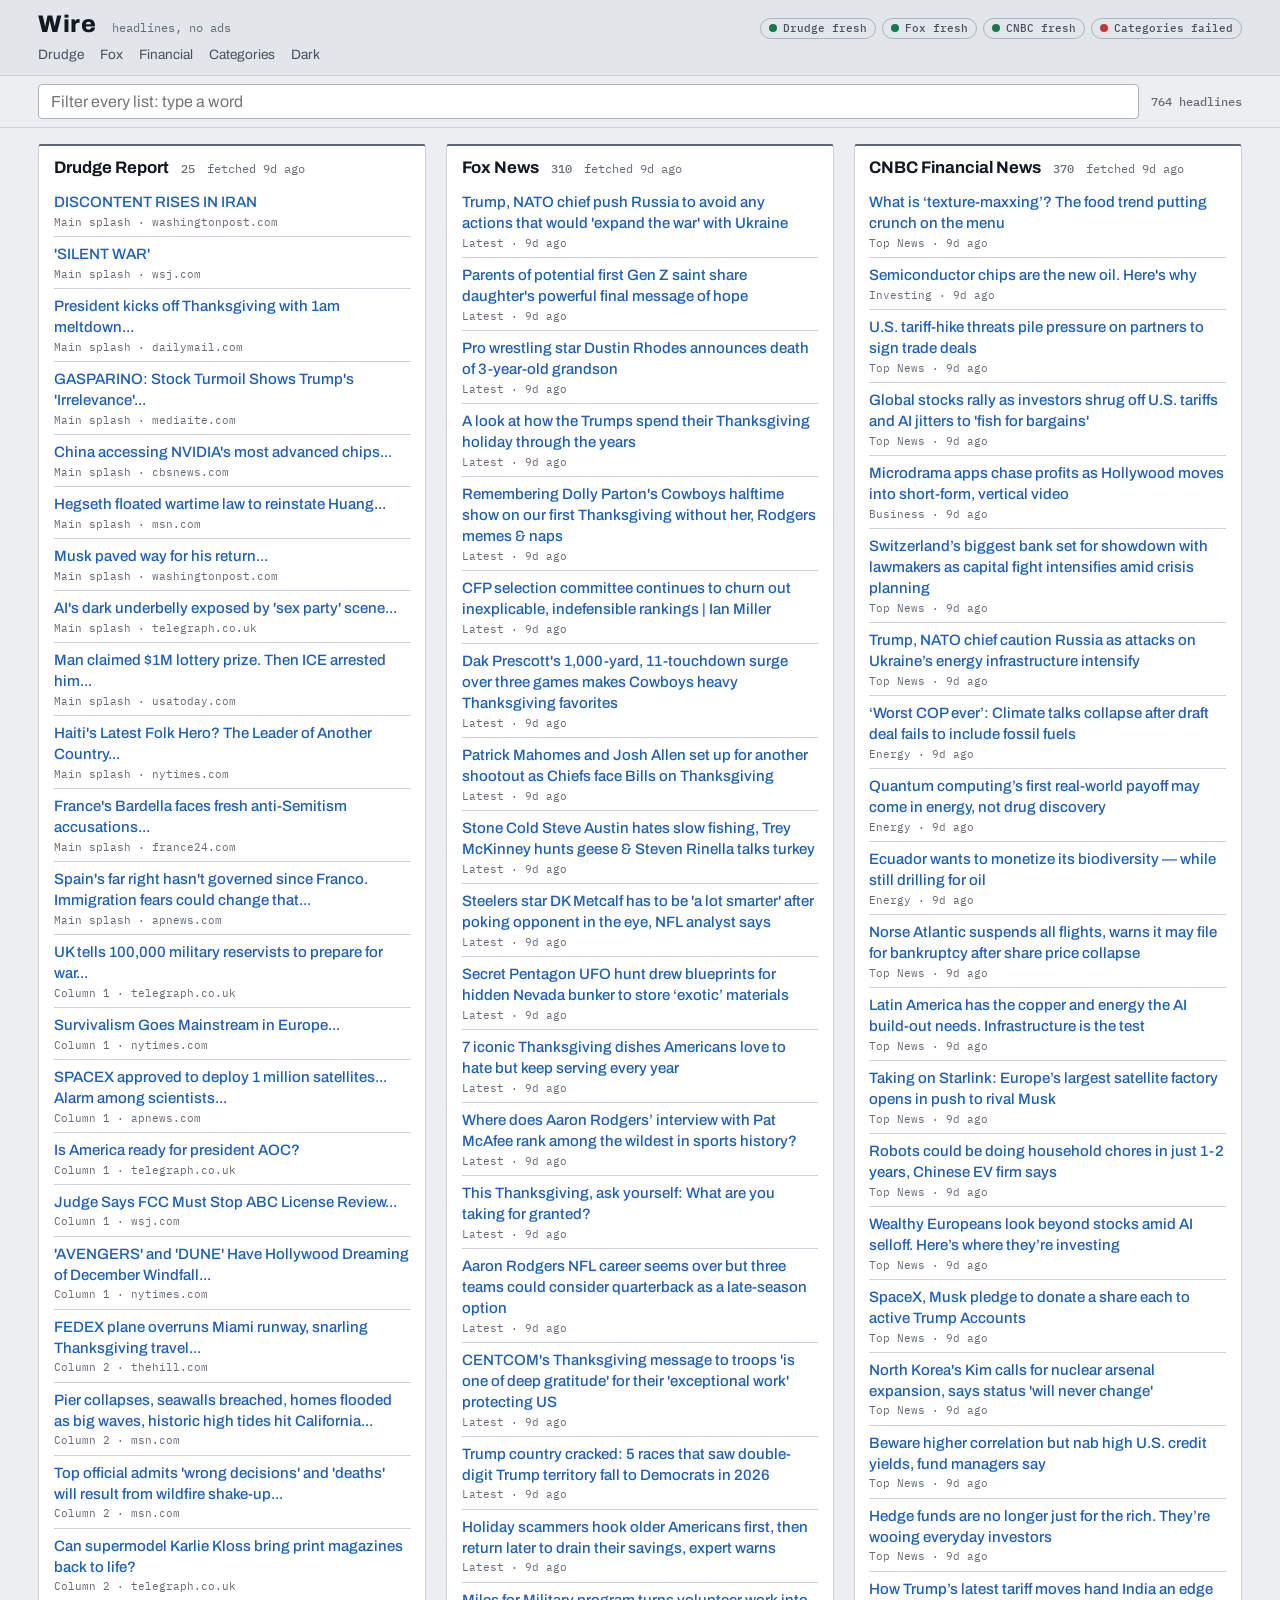
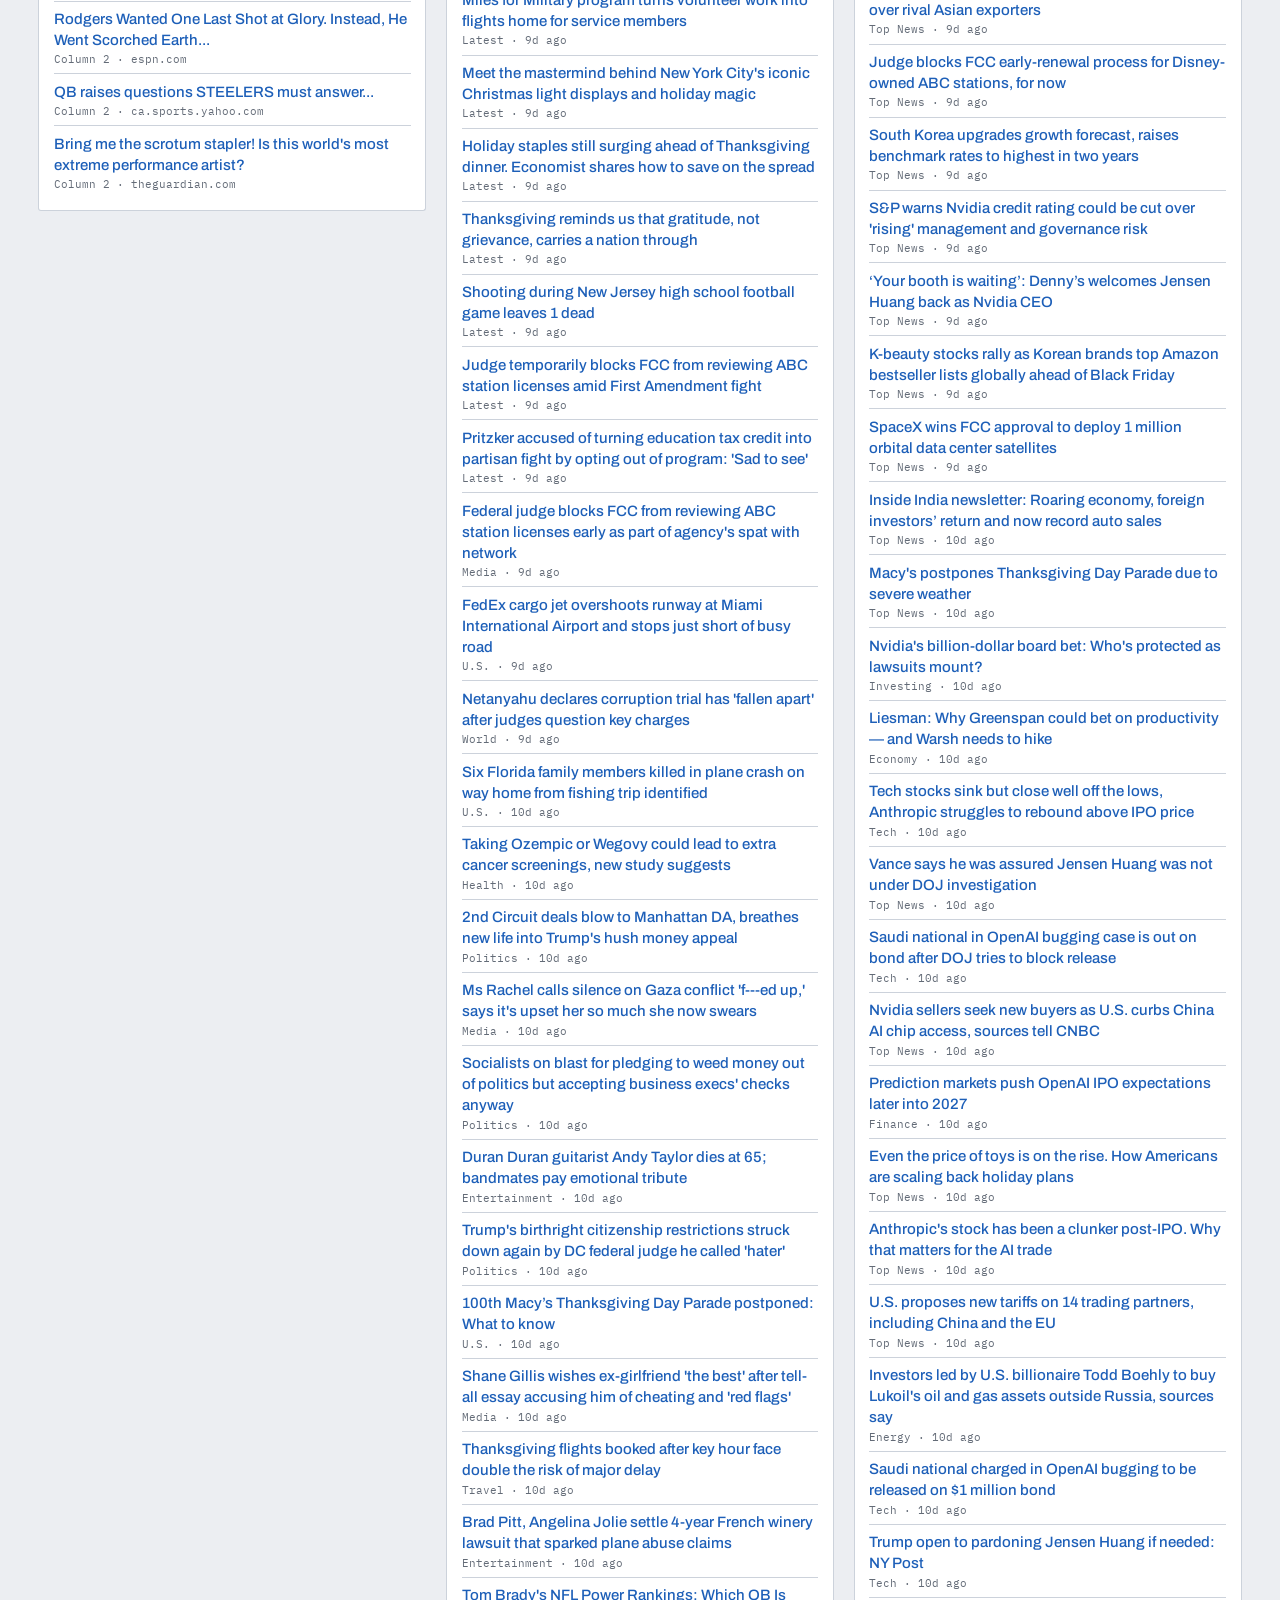
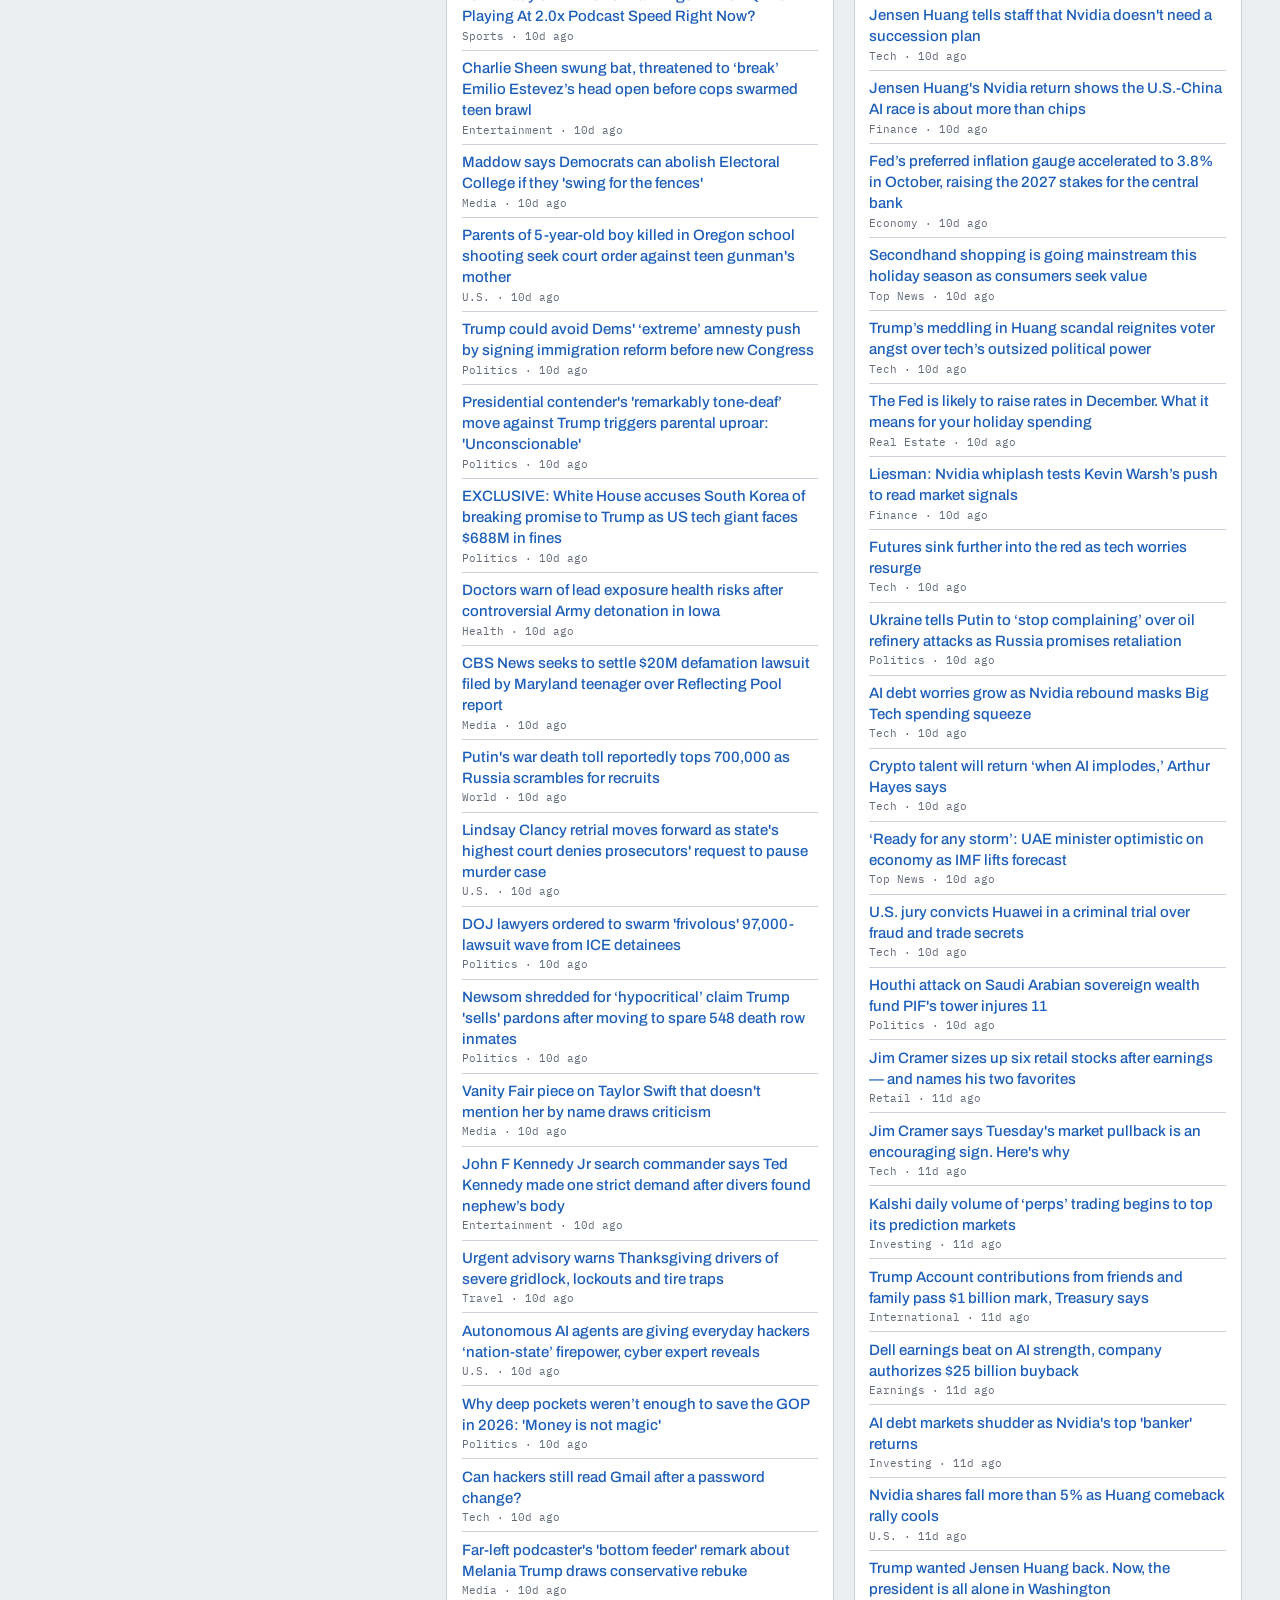
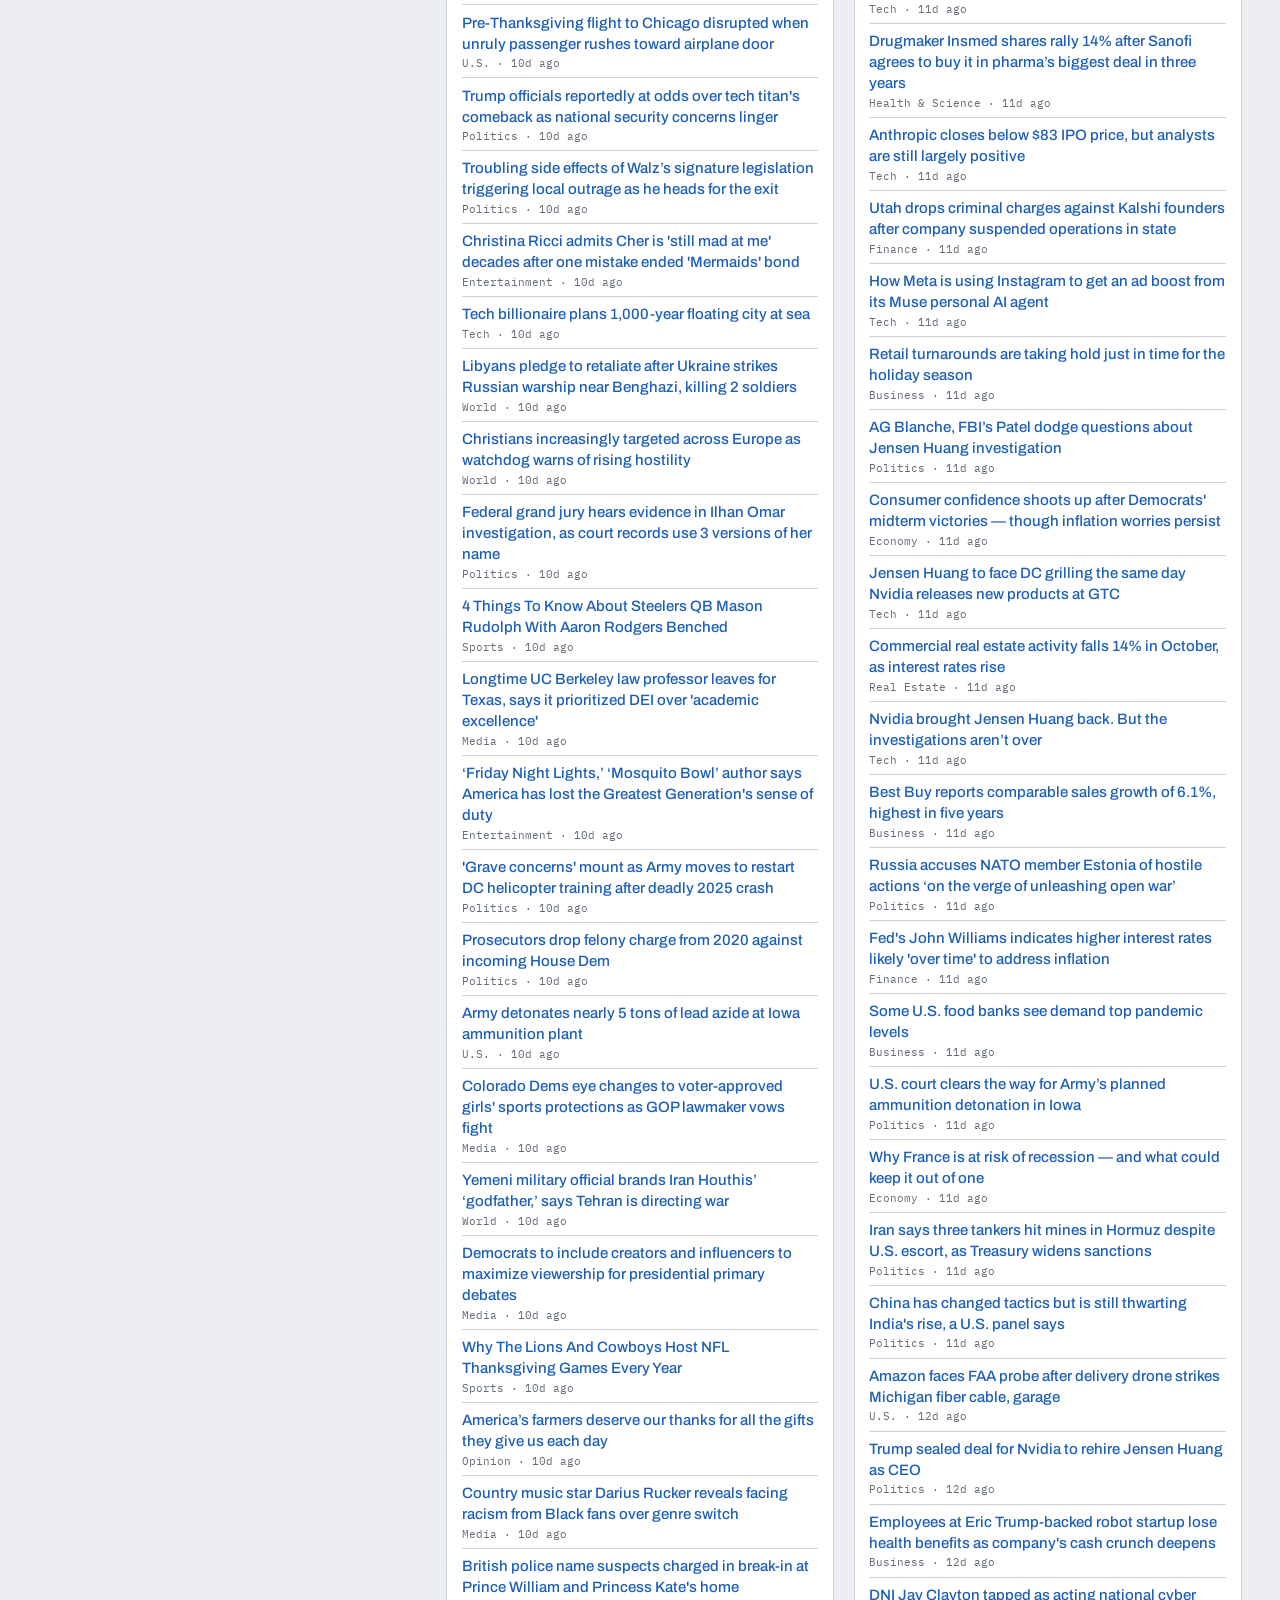
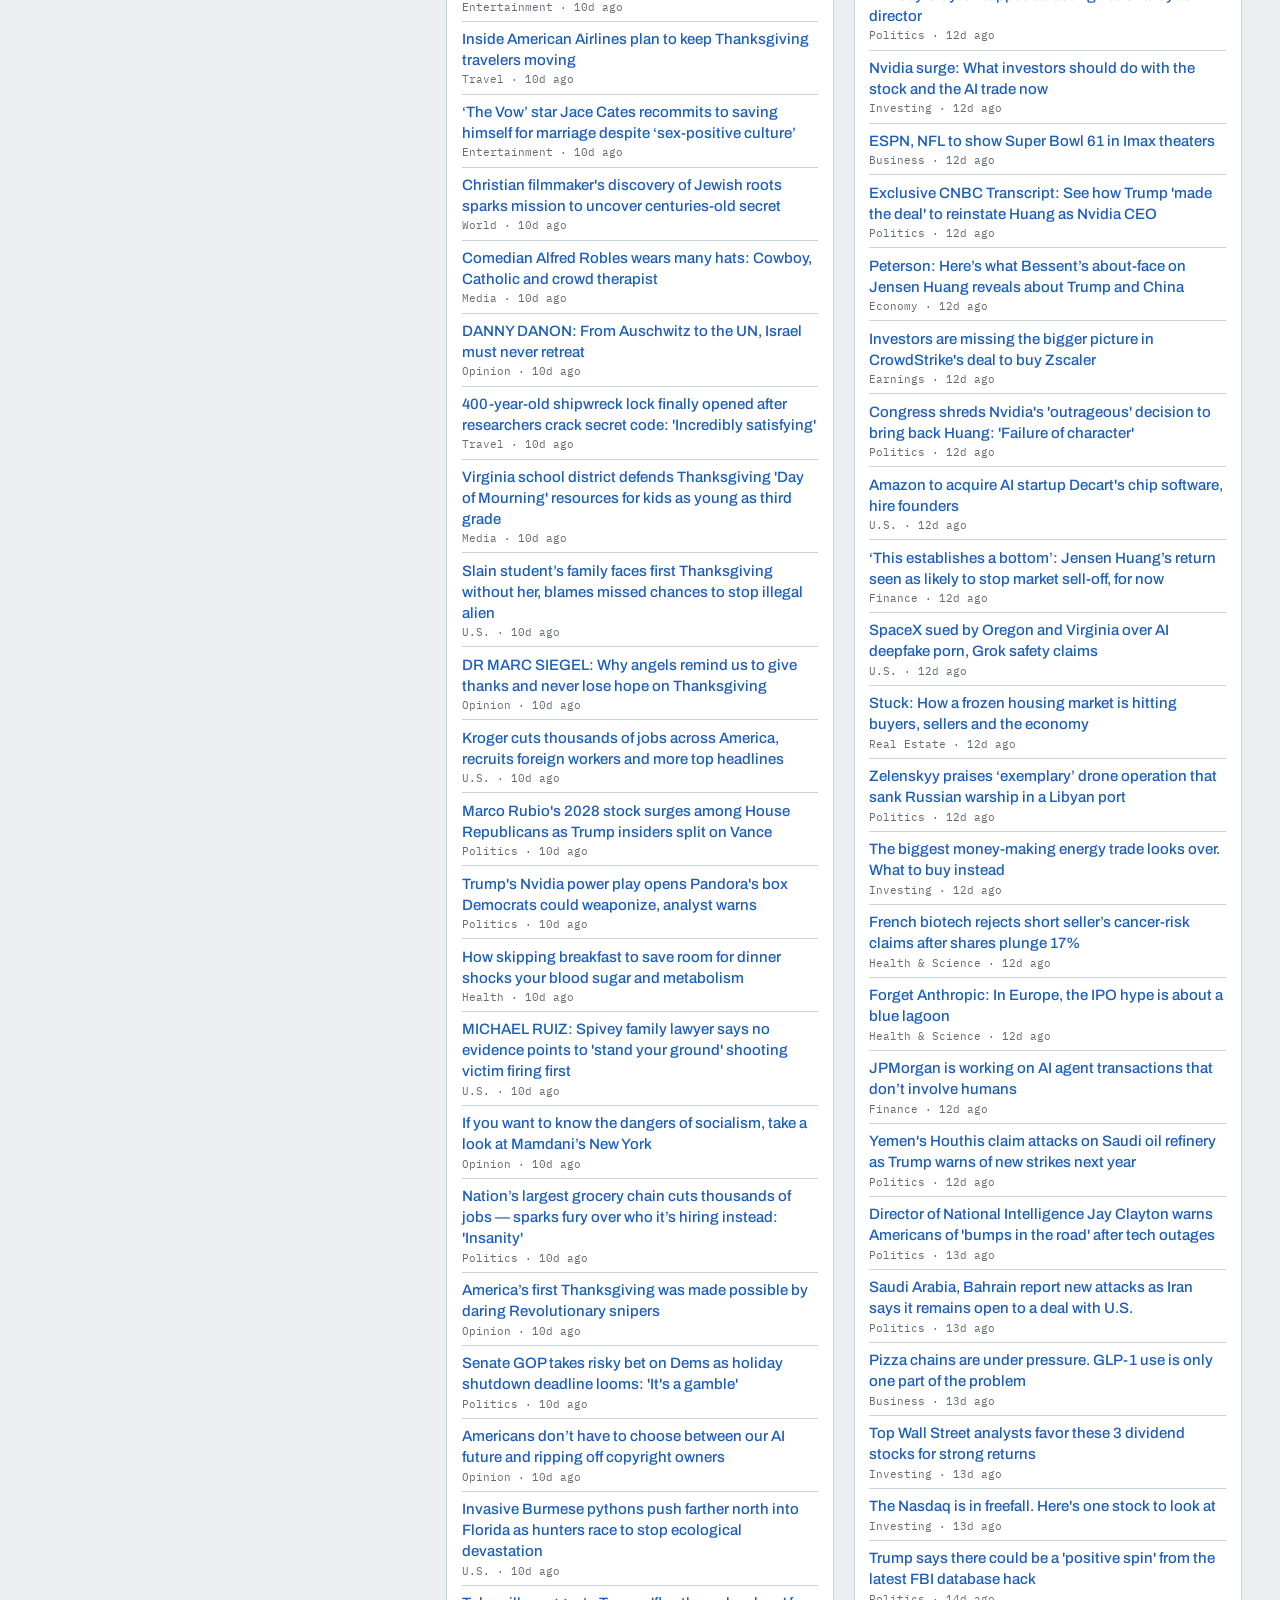
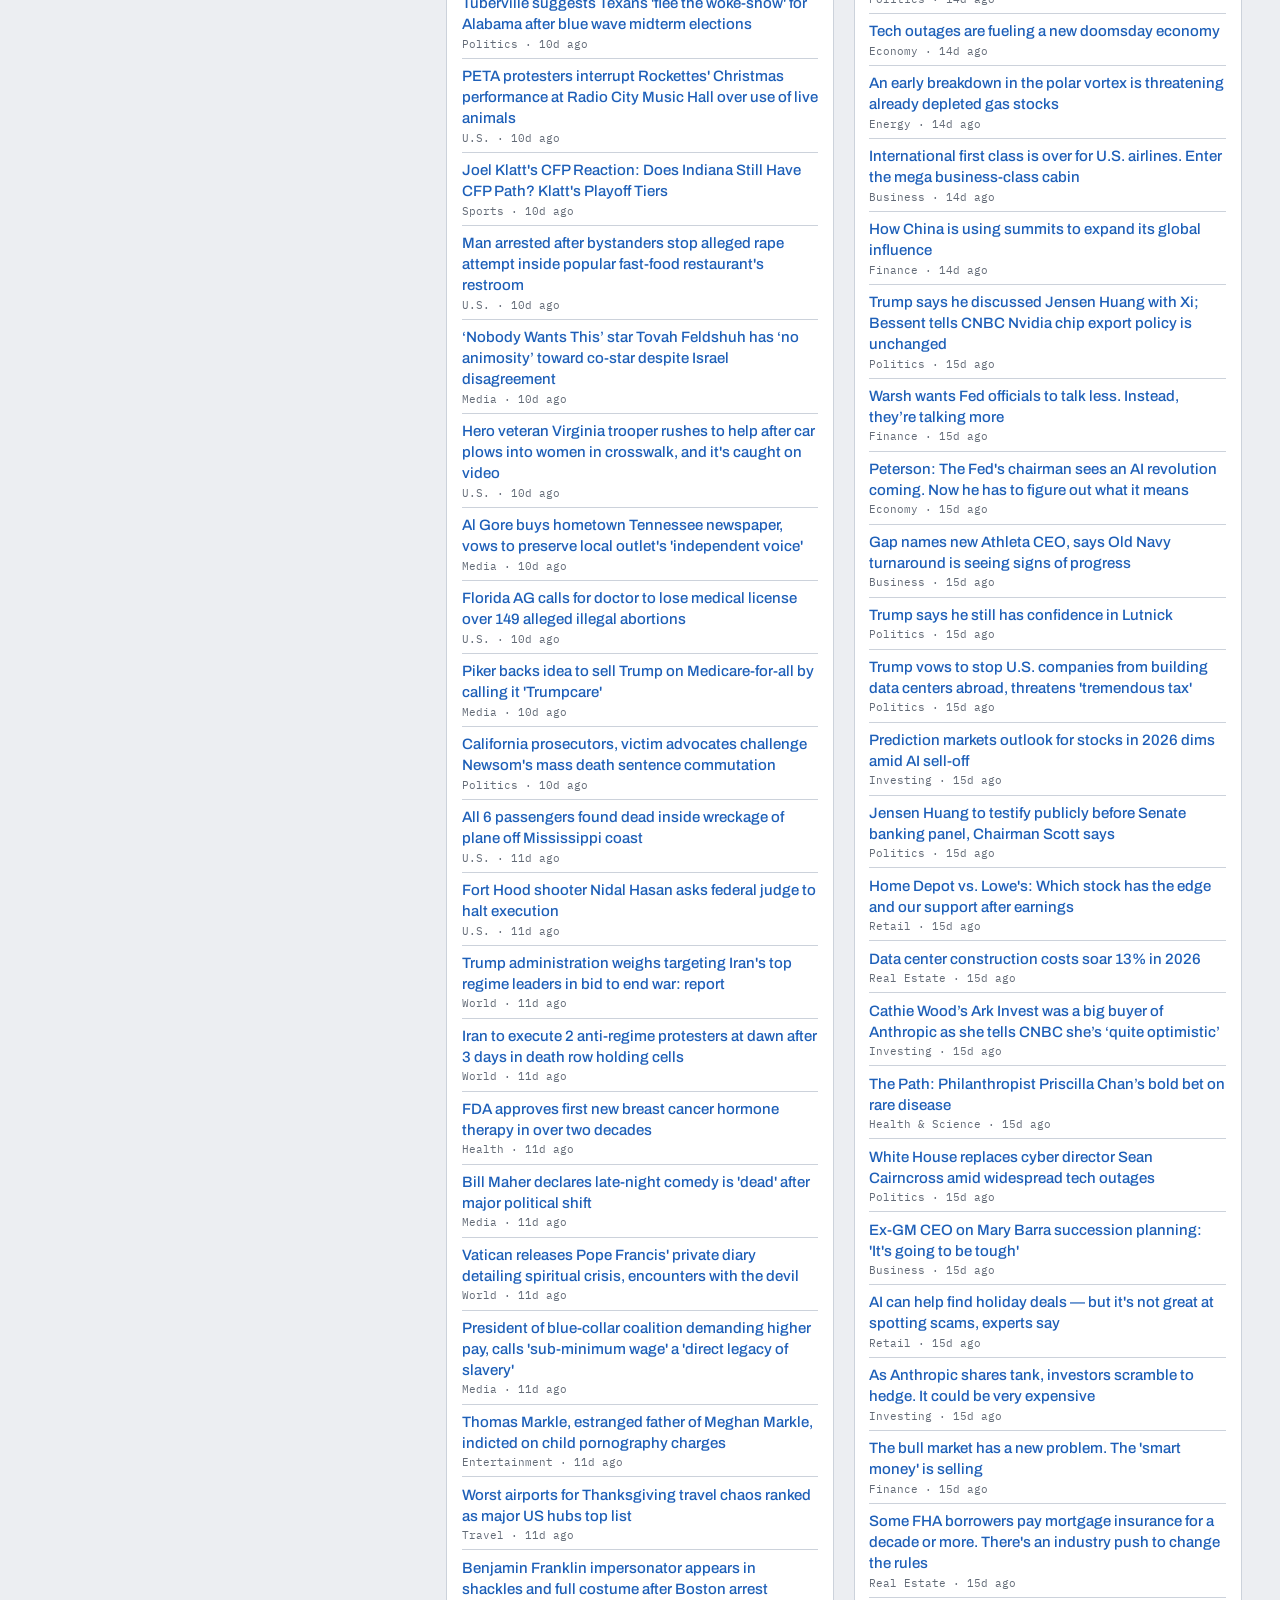
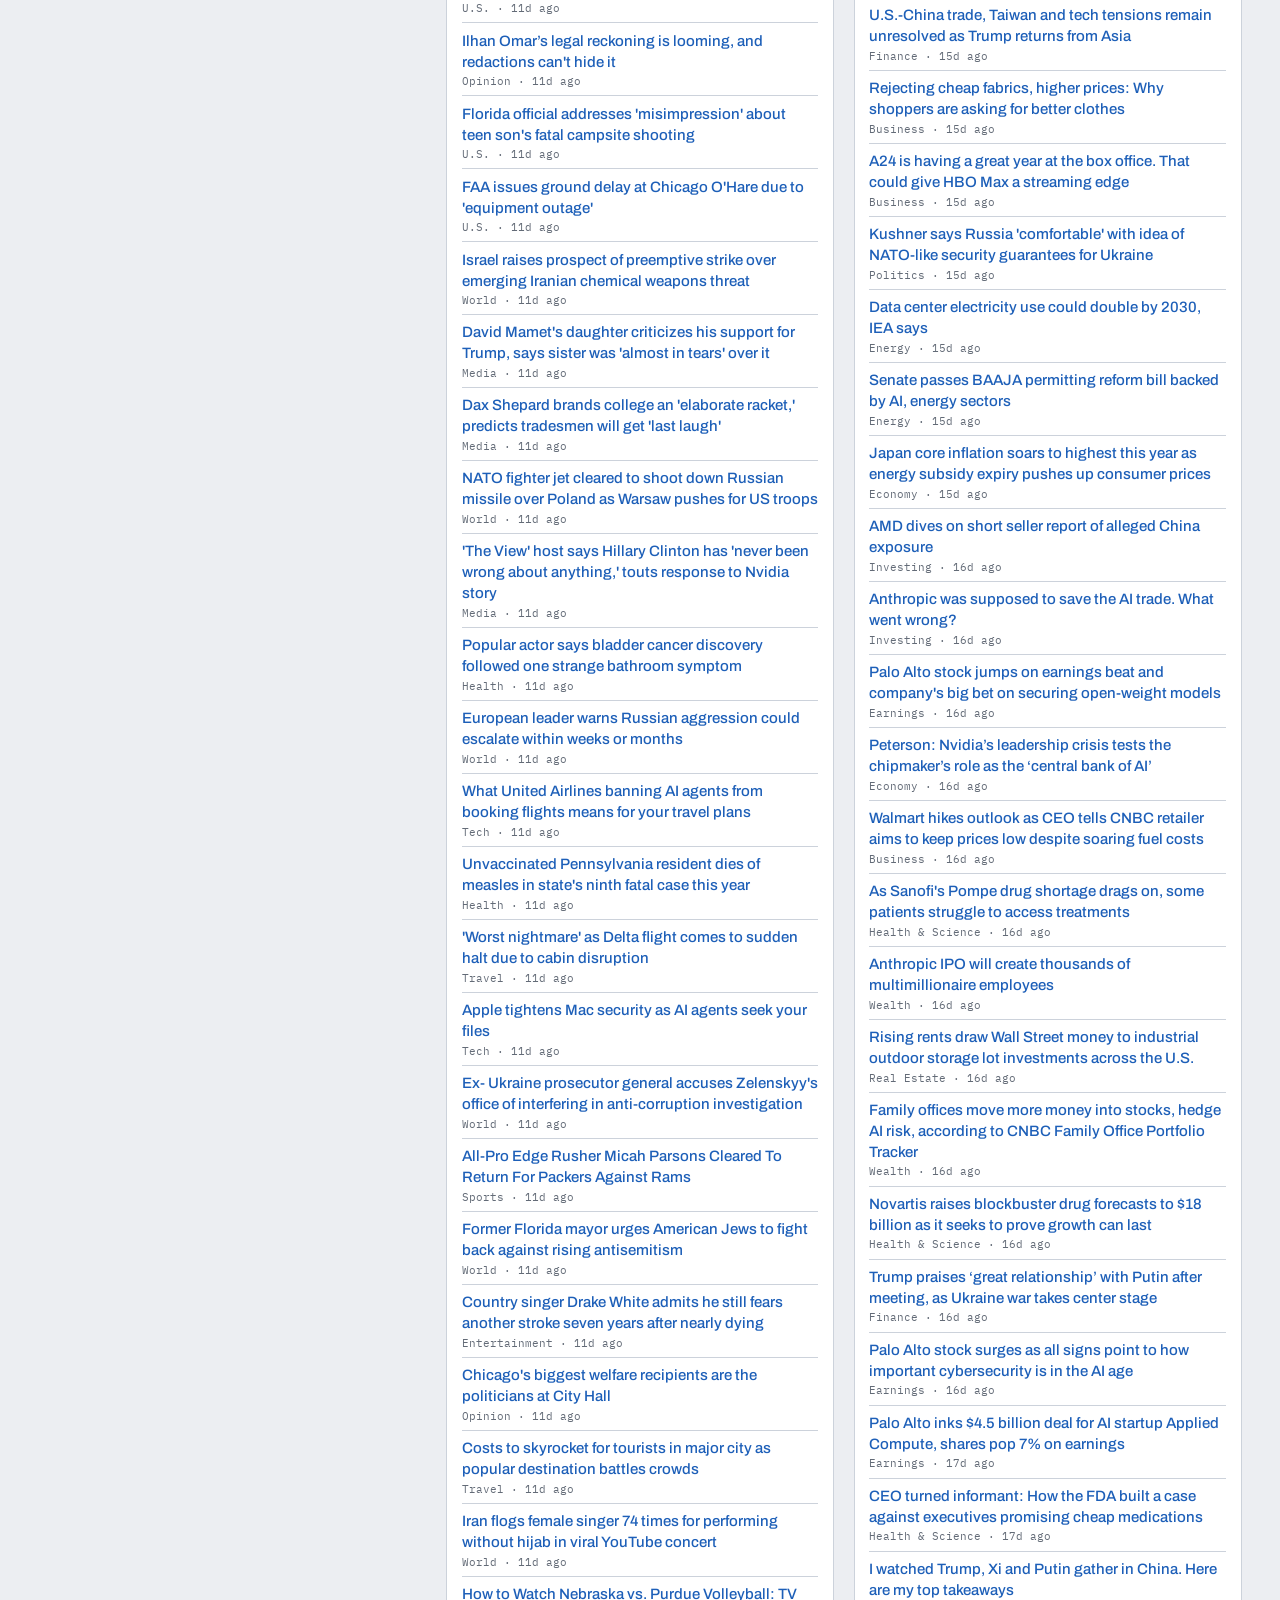
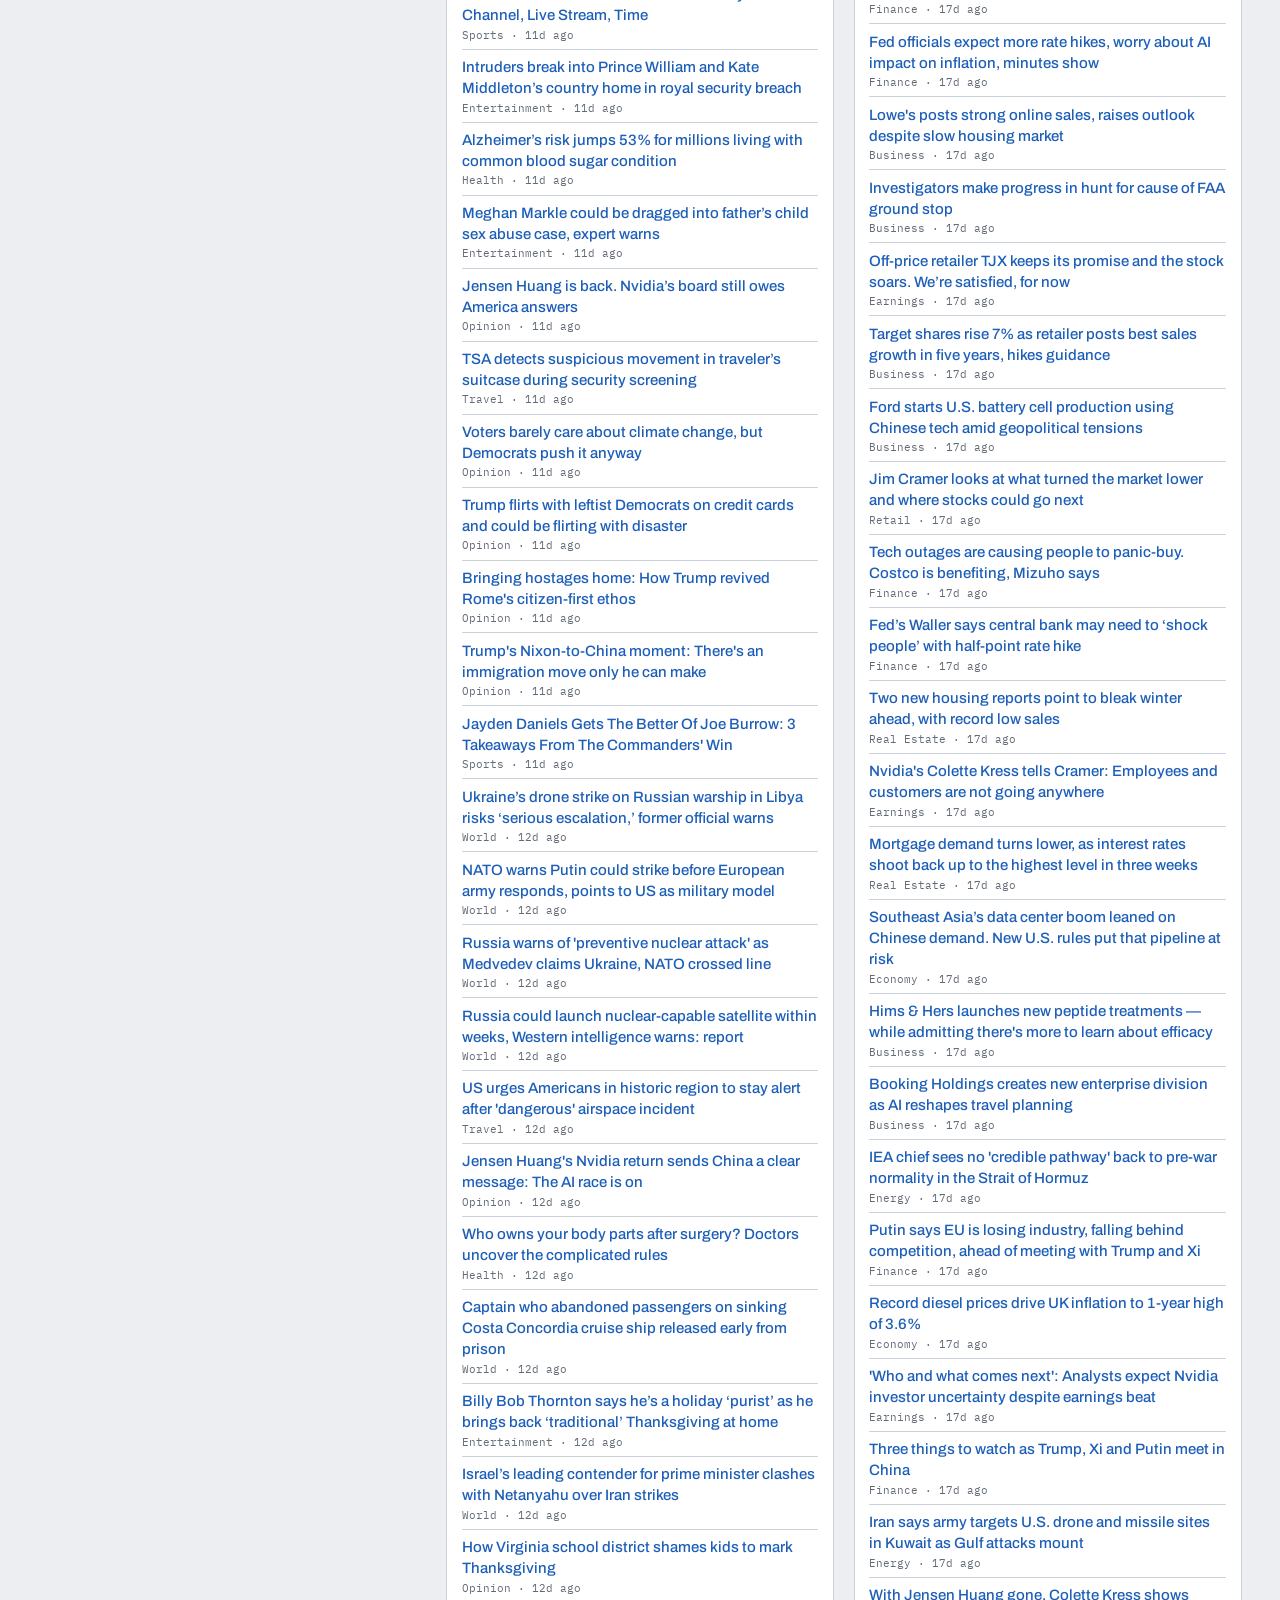
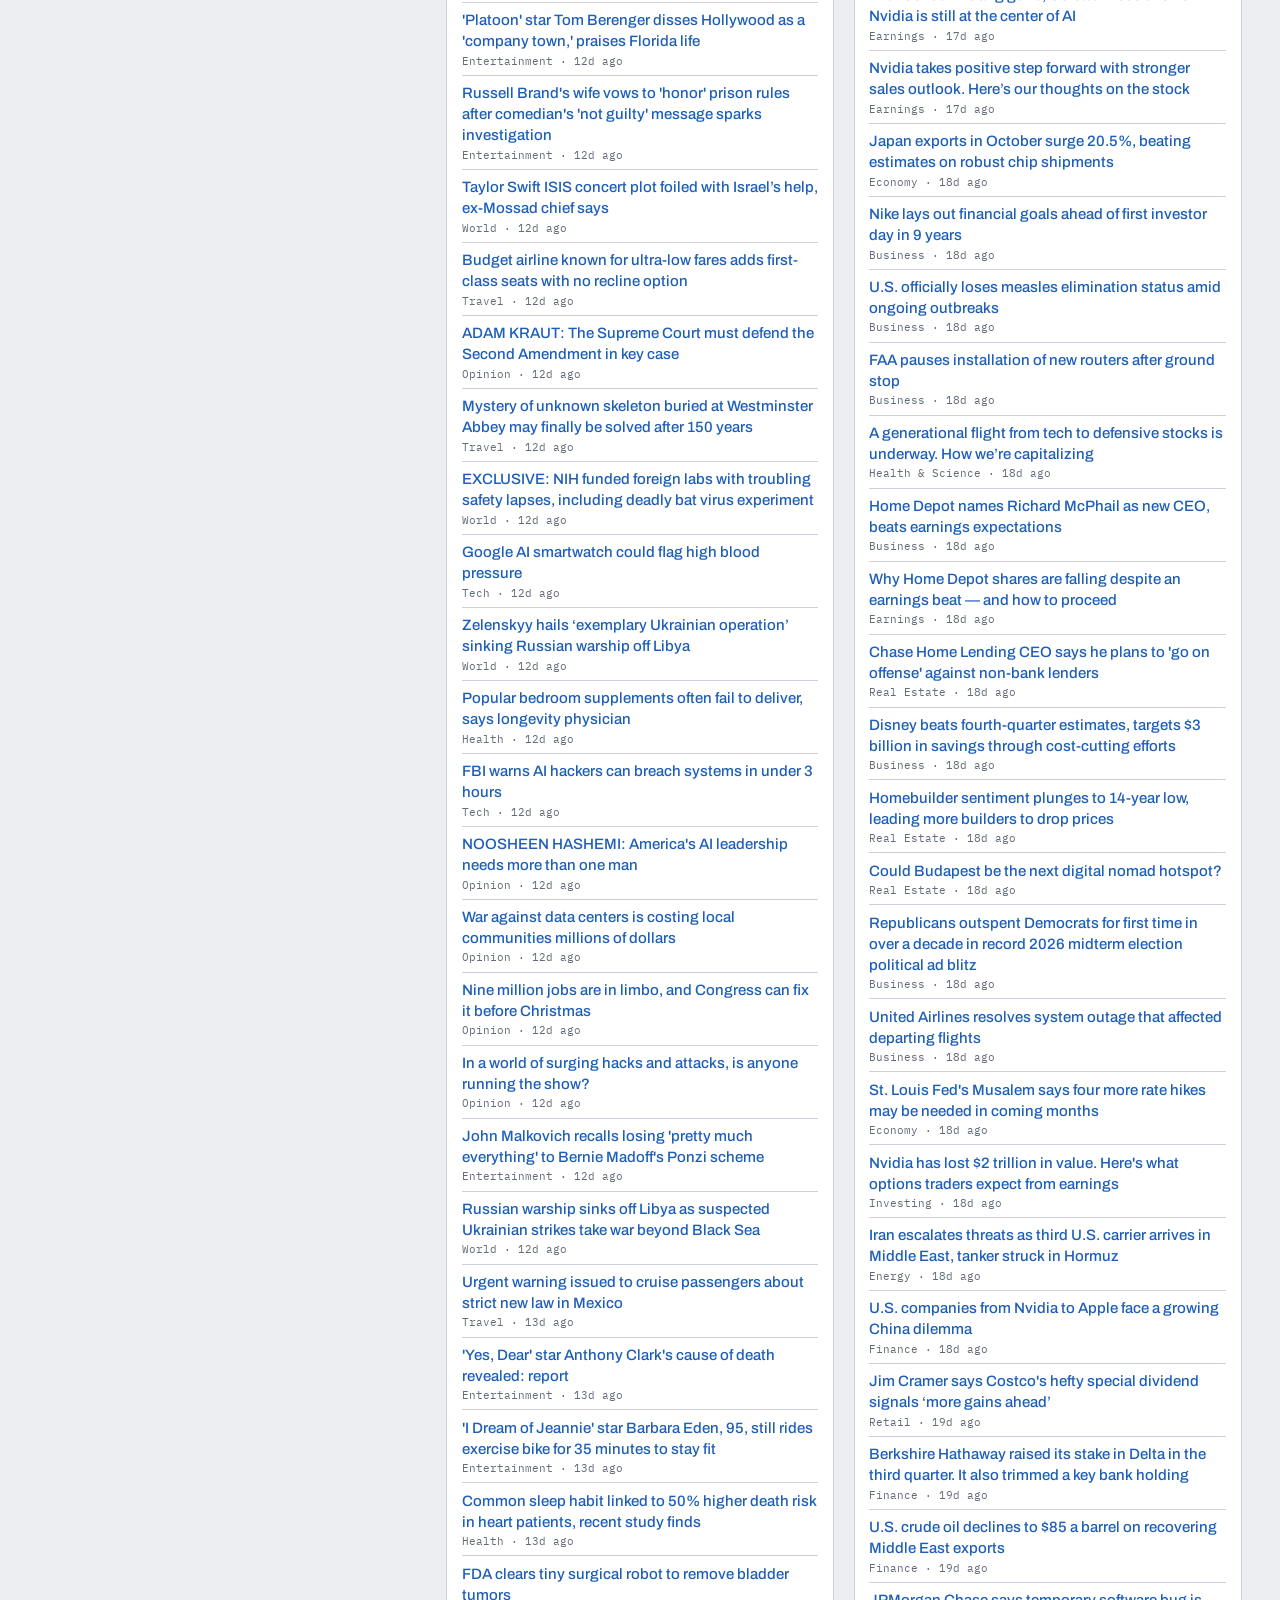
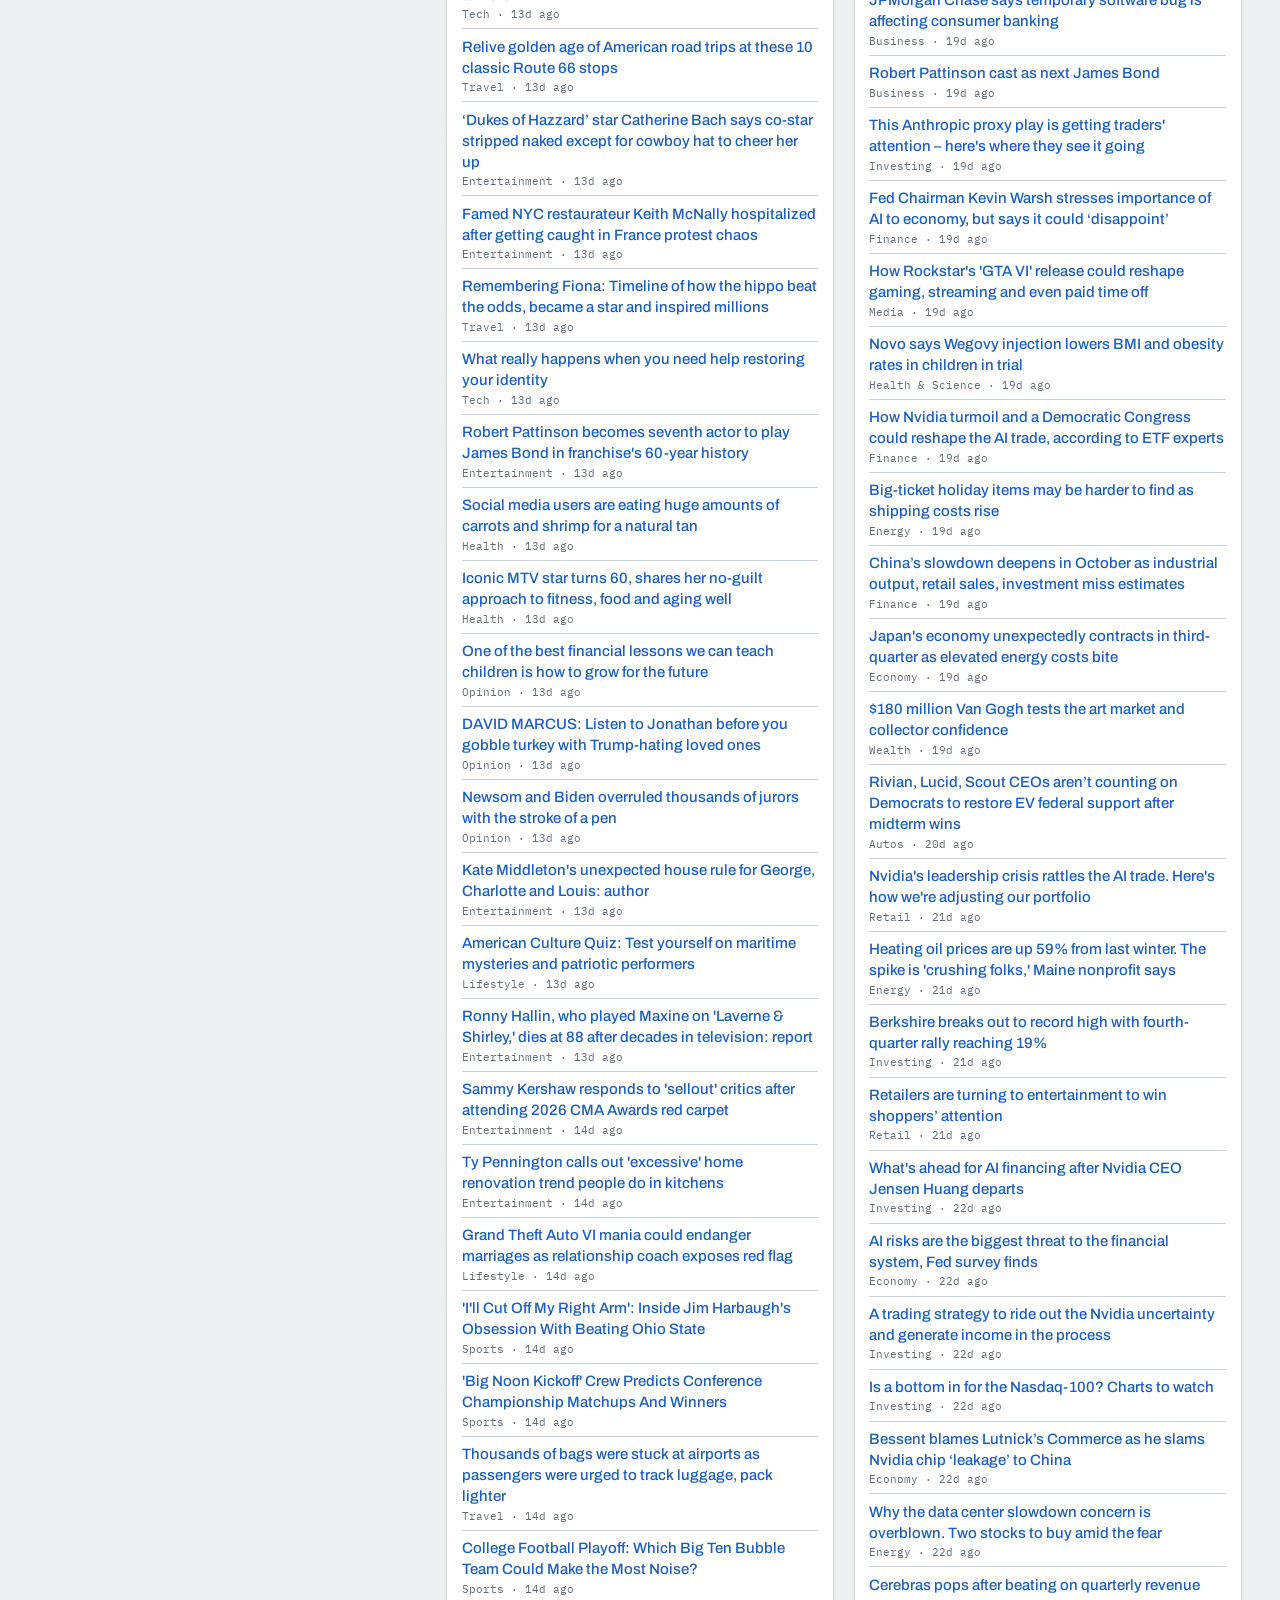
==== commit eab87a42: "chore: refresh 2026-11-26 13:45 UTC" ====
--- a/docs/index.html
+++ b/docs/index.html
@@ -140,7 +140,7 @@
 .foot { padding: 1rem var(--gutter) 2rem; color: var(--ink-muted); font: 400 0.75rem var(--mono); }
 </style>
 <link rel="stylesheet" href="https://gcicc.github.io/suite/network.css">
-<script src="https://gcicc.github.io/suite/network.js" data-section="newsscraper" data-built="2026-11-26 03:58:29+00:00 UTC" data-next="every 2h" defer></script>
+<script src="https://gcicc.github.io/suite/network.js" data-section="newsscraper" data-built="2026-11-26 13:45:15+00:00 UTC" data-next="every 2h" defer></script>
 </head>
 <body>
 
@@ -172,9 +172,9 @@
   <section id="categories" class="src wide"></section>
 </main>
 
-<footer class="foot">Links and headline text only. Each headline opens at its publisher. Page built 2026-11-26 03:58:29+00:00 UTC.</footer>
-
-<script id="payload" type="application/json">{"meta":{"generated":"2026-11-26T03:58:29+00:00","version":"0.1.0"},"sources":{"drudge":{"label":"Drudge Report","failed_feeds":{},"items":[{"f":"Top left","p":null,"s":"cnbc.com","t":"Fed's preferred inflation gauge accelerates to 3.8%...","u":"https://www.cnbc.com/2026/11/25/pce-inflation-report-october-2026.html"},{"f":"Top left","p":null,"s":"cnbc.com","t":"Americans bracing for expensive holiday season...","u":"https://www.cnbc.com/2026/11/25/holiday-inflation-thanksgiving-travel-food-gifts.html"},{"f":"Top left","p":null,"s":"theguardian.com","t":"'We can't afford the food'...","u":"https://www.theguardian.com/us-news/2026/nov/25/thanksgiving-food-costs-prices"},{"f":"Top left","p":null,"s":"studyfinds.com","t":"The ALDI Thanksgiving...","u":"https://studyfinds.com/aldi-beats-whole-foods-same-thanksgiving-shopping-list-heres-how-other-top-supermarkets-compare/"},{"f":"Main splash","p":null,"s":"marketwatch.com","t":"AI CRASH?","u":"https://www.marketwatch.com/story/why-this-stock-market-selloff-is-probably-going-to-get-worse-before-it-gets-better-fce63a89"},{"f":"Main splash","p":null,"s":"cnbc.com","t":"DEBT WORRIES GROW","u":"https://www.cnbc.com/2026/11/25/ai-debt-big-tech-spending-nvidia.html"},{"f":"Main splash","p":null,"s":"wsj.com","t":"'WORSE THAN DOT-COM'","u":"https://www.wsj.com/economy/worse-than-the-dot-com-crash-what-an-ai-bust-could-mean-for-the-economy-2a0e5ab3"},{"f":"Main splash","p":null,"s":"apnews.com","t":"Army Detonates Toxic Material in Iowa Despite Outcry... Developing...","u":"https://apnews.com/live/iowa-army-lead-detonation-updates"},{"f":"Main splash","p":null,"s":"nytimes.com","t":"Plume Maps May Underestimate Impact...","u":"https://www.nytimes.com/2026/11/25/us/army-detonation-emissions-maps-risk-underestimated.html?unlocked_article_code=1.TFE.J1bi.eMLJUzWvx_m1&smid=url-share"},{"f":"Main splash","p":null,"s":"newsweek.com","t":"Threat to Food Supply?","u":"https://www.newsweek.com/iowa-lead-detonation-america-food-supply-12767064"},{"f":"Main splash","p":null,"s":"mediaite.com","t":"GASPARINO: Stock Market Turmoil Shows Trump's Sudden 'Irrelevance'...","u":"https://www.mediaite.com/media/news/foxs-gasparino-warns-stock-market-turmoil-shows-trumps-sudden-irrelevance/"},{"f":"Main splash","p":null,"s":"finance.yahoo.com","t":"HUANG PARDON?","u":"https://finance.yahoo.com/markets/stocks/articles/donald-trump-floats-jensen-huang-052052146.html"},{"f":"Main splash","p":null,"s":"cbsnews.com","t":"SHOCK: STILL HOLDS SECURITY CLEARANCE...","u":"https://www.cbsnews.com/news/nvidia-jensen-huang-security-clearance-todd-blanche/"},{"f":"Main splash","p":null,"s":"msn.com","t":"Hegseth, Pentagon floated using wartime law to reappoint Jensen...","u":"https://www.msn.com/en-us/news/other/ar-AA2ieodR"},{"f":"Main splash","p":null,"s":"washingtonpost.com","t":"More Chips sold to China...","u":"https://www.washingtonpost.com/world/2026/11/25/top-nvidia-chips-are-still-offer-china-despite-us-ban/"},{"f":"Main splash","p":null,"s":"futurism.com","t":"Parallels Between NVIDIA and ENRON...","u":"https://futurism.com/artificial-intelligence/parallels-nvidia-enron"},{"f":"Main splash","p":null,"s":"theatlantic.com","t":"Lutnick's Secret Bodyguard Move Exposed...","u":"https://www.theatlantic.com/national-security/2026/11/lutnick-export-control-personal-detail/689562/"},{"f":"Main splash","p":null,"s":"cbsnews.com","t":"Rubio completely left in the dark?","u":"https://www.cbsnews.com/news/trump-jensen-huang-nvidia-ceo-reinstated/"},{"f":"Main splash","p":null,"s":"washingtonpost.com","t":"Vance goes home to Ohio to ponder political future over holiday...","u":"https://www.washingtonpost.com/politics/2026/11/25/jd-vance-family-serve-thanksgiving-lunch-military-members/"},{"f":"Main splash","p":null,"s":"telegraph.co.uk","t":"JD stands shoulder to shoulder with the tech bros...","u":"https://www.telegraph.co.uk/us/politics/2026/11/25/jd-vance-aligns-himself-with-the-tech-bros/"},{"f":"Main splash","p":null,"s":"propublica.org","t":"Startup Tied to Don Jr. Could Get Historic $15 Billion Loan From Pentagon...","u":"https://www.propublica.org/article/donald-trump-jr-hadrian-pentagon-loan"},{"f":"Main splash","p":null,"s":"washingtonpost.com","t":"White House insiders sour on Markwayne...","u":"https://www.washingtonpost.com/immigration/2026/11/25/homeland-security-secretary-faces-criticism-over-tech-breakdowns-immigration/"},{"f":"Main splash","p":null,"s":"patch.com","t":"Drunk ICE agent curses local cops...","u":"https://patch.com/new-jersey/jefferson/video-ice-agent-curses-out-cops-during-dui-arrest-morris-county"},{"f":"Main splash","p":null,"s":"archive.ph","t":"Journey Through Absurd Hell of Third-Country Deportations...","u":"https://archive.ph/UlNCB"},{"f":"Main splash","p":null,"s":"axios.com","t":"Administration faces looming wave of lawsuits...","u":"https://www.axios.com/2026/11/25/lawsuit-dhs-ice-operation-midway-blitz-figueroa"},{"f":"Main splash","p":null,"s":"telegraph.co.uk","t":"American teen could become Gen Z's first saint...","u":"https://www.telegraph.co.uk/us/news/2026/11/24/american-teenager-could-be-gen-zs-first-saint/"},{"f":"Main splash","p":null,"s":"nytimes.com","t":"Man in Denver Throwing Eggs at WAYMOs...","u":"https://www.nytimes.com/2026/11/25/us/waymo-denver-egg-throwing.html?unlocked_article_code=1.TFE.8kIu.-jY6miBLQXlz&smid=url-share"},{"f":"Column 1","p":null,"s":"404media.co","t":"Treasury CIO Vibe Coding 'Civilization' Clone During Treasury Dept Hack...","u":"https://www.404media.co/sam-corcos-legatum-treasury-cio-is-vibe-coding-a-civilization-clone-during-treasury-department-hack/"},{"f":"Column 1","p":null,"s":"futurism.com","t":"ANTHROPIC Founders Cashing Out...","u":"https://futurism.com/future-society/anthropic-founders-cashing-out-stock-tanks"},{"f":"Column 1","p":null,"s":"the-sun.com","t":"Musk wins approval for 1 million 'constellation' satellites to host AI tech...","u":"https://www.the-sun.com/news/17351120"},{"f":"Column 1","p":null,"s":"cnbc.com","t":"Saudi national in OPEN AI bugging case out on bond...","u":"https://www.cnbc.com/2026/11/25/openai-bugging-aflozan-bond-release-saudi.html"},{"f":"Column 1","p":null,"s":"washingtonpost.com","t":"Hannity has outlasted FOX rivals. Now he's eyeing Republican future...","u":"https://www.washingtonpost.com/style/2026/11/25/sean-hannity-has-outlasted-fox-rivals-now-hes-eyeing-gops-future/"},{"f":"Column 1","p":null,"s":"apnews.com","t":"Young voters have message for their party: Time to grow up...","u":"https://apnews.com/article/young-republicans-trump-midterm-election-0e823c8c8beedc8f2deccc707c7bb0da"},{"f":"Column 1","p":null,"s":"apnews.com","t":"THANKSGIVING TRAVELERS BRACE FOR GLITCHES AND STORMS...","u":"https://apnews.com/c26a27fd648f766252b54724d8a897a3"},{"f":"Column 1","p":null,"s":"nytimes.com","t":"Three-Hour Flight Delays Spike Under Trump...","u":"https://www.nytimes.com/2026/11/25/upshot/tarmac-delays-flights-trump.html?unlocked_article_code=1.TFE.tcUX.NQvKrgkWPJIF&smid=url-share"},{"f":"Column 1","p":null,"s":"finance.yahoo.com","t":"'I'm going to drive'...","u":"https://finance.yahoo.com/news/im-going-drive-faa-outage-110417741.html"},{"f":"Column 1","p":null,"s":"dailymail.com","t":"Ilhan Omar grand jury hears evidence...","u":"https://www.dailymail.com/news/us-politics/article-16322609"},{"f":"Column 1","p":null,"s":"ms.now","t":"Obama revels in former staffers winning their races: 'Proud papa'...","u":"https://www.ms.now/news/proud-papa-obama-revels-former-staff-winning-races"},{"f":"Column 1","p":null,"s":"nypost.com","t":"Mamdani giving Abdul tips on wooing Don...","u":"https://nypost.com/2026/11/25/us-news/abdul-el-sayed-responds-to-the-posts-trump-interview-reveals-mamdani-is-giving-him-tips-on-wooing-prez/"},{"f":"Column 1","p":null,"s":"theatlantic.com","t":"What Is Chris Van Hollen Doing?","u":"https://www.theatlantic.com/politics/2026/11/van-hollen-schumer-democrats-senate-leader/689553/"},{"f":"Column 1","p":null,"s":"wsj.com","t":"Americans Fed Up With Cost of Streaming...","u":"https://www.wsj.com/business/media/these-charts-show-how-fed-up-americans-are-with-the-cost-of-streaming-133a63ca"},{"f":"Column 1","p":null,"s":"telegraph.co.uk","t":"Russia nuke space weapon could end world as we know it...","u":"https://www.telegraph.co.uk/world-news/2026/11/25/how-russia-nuclear-space-weapon-end-the-world-as-know-it/"},{"f":"Column 1","p":null,"s":"wsj.com","t":"Scramble to Avert Conflict in the Baltic...","u":"https://www.wsj.com/world/europe/inside-the-scramble-to-avert-conflict-with-russia-in-the-baltic-4ec51b82"},{"f":"Column 1","p":null,"s":"wsj.com","t":"The $150,000-a-Year High School With Money-Back Guarantee...","u":"https://www.wsj.com/us-news/education/alpha-school-moneyback-guarantee-crimson-college-admissions-ffa445eb"},{"f":"Column 1","p":null,"s":"hollywoodreporter.com","t":"Rise of Antisemitism in Hollywood...","u":"https://www.hollywoodreporter.com/news/general-news/bowen-yang-mark-ruffalo-antisemitism-hollywood-1236763143"},{"f":"Column 1","p":null,"s":"nypost.com","t":"Life in Gaza Surprisingly Vibrant: Huge weddings, bodybuilding contests, new restaurants...","u":"https://nypost.com/2026/11/25/world-news/gazans-are-holding-huge-weddings-bodybuilding-contests-and-opening-restaurants-while-protestors-say-theyre-starving/"},{"f":"Column 1","p":null,"s":"ynetnews.com","t":"Iran's new fortified underground facility between two major nuke sites... 'Built at suspicious speed'...","u":"https://www.ynetnews.com/article/hkkgrjnyql"},{"f":"Column 2","p":null,"s":"the-sun.com","t":"MACY'S Thanksgiving parade moved to Saturday due to weather...","u":"https://www.the-sun.com/news/17359508"},{"f":"Column 2","p":null,"s":"sfgate.com","t":"Pacifica Pier collapses, section sent into ocean...","u":"https://www.sfgate.com/article/22549642.php"},{"f":"Column 2","p":null,"s":"sfgate.com","t":"Video shows surfers on massive Mavericks waves as swell pounds California...","u":"https://www.sfgate.com/article/22550499.php"},{"f":"Column 2","p":null,"s":"nytimes.com","t":"As Iger Exits DISNEY for Good, an Unwelcome Biography Arrives...","u":"https://www.nytimes.com/2026/11/25/business/media/bob-iger-disney-robbie-whelan.html?unlocked_article_code=1.TFE.OkMA.7RGuix6d_RVC&smid=url-share"},{"f":"Column 2","p":null,"s":"telegraph.co.uk","t":"Can supermodel Karlie Kloss bring print magazines back to life?","u":"https://www.telegraph.co.uk/photography/what-to-see/can-billionaire-karlie-kloss-bring-print-magazines-back-to/"},{"f":"Column 2","p":null,"s":"telegraph.co.uk","t":"Third of young people are virgins...","u":"https://www.telegraph.co.uk/news/2026/11/24/no-sex-please-were-british-third-of-young-people-virgins/"},{"f":"Column 2","p":null,"s":"the-sun.com","t":"RODGERS QUITS! 'I'm not going back to Pittsburgh'...","u":"https://www.the-sun.com/sport/17355654"},{"f":"Column 2","p":null,"s":"dailymail.com","t":"Claims 'unwell' head coach 'snoring' in team meeting...","u":"https://www.dailymail.com/sport/nfl/article-16322221"},{"f":"Column 2","p":null,"s":"espn.com","t":"CUT...","u":"https://www.espn.com/nfl/story/_/id/50595660"},{"f":"Column 2","p":null,"s":"x.com","t":"WATCH: THE INTERVIEW...","u":"https://x.com/patmcafeeshow/status/2125664545041768488"},{"f":"Column 2","p":null,"s":"thehill.com","t":"Ibuprofen recalled nationwide over contaminent...","u":"https://thehill.com/policy/6242753"},{"f":"Column 2","p":null,"s":"express.co.uk","t":"HORROR EXPLOSION NEAR PYRAMIDS OF GIZA; AT LEAST 30 DEAD...","u":"https://www.express.co.uk/news/2269336"},{"f":"Column 2","p":null,"s":"archive.is","t":"Airplane Turbulence Extremely Hard to Predict. Maybe Not for Long...","u":"https://archive.is/f2gb6"},{"f":"Column 2","p":null,"s":"telegraph.co.uk","t":"Carla Bruni faces trial over 'witness tampering'...","u":"https://www.telegraph.co.uk/world-news/2026/11/24/carla-bruni-faces-trial-witness-tampering-sarkozy-trial/"}]},"fox":{"label":"Fox News","failed_feeds":{},"items":[{"f":"Latest","p":"2026-11-26T03:22:53+00:00","s":null,"t":"U2 pays tribute to Dolly Parton during NFL Thanksgiving Eve halftime show","u":"https://www.foxnews.com/outkick-sports/u2-pays-tribute-dolly-parton-nfl-thanksgiving-eve-halftime-show"},{"f":"Latest","p":"2026-11-26T02:56:07+00:00","s":null,"t":"Packers' Christian Watson takes massive hit from Rams' Kamren Kinchens, leads to defender's ejection","u":"https://www.foxnews.com/outkick-sports/packers-christian-watson-takes-massive-hit-rams-kamren-kinchens-leads-defender-ejection"},{"f":"Latest","p":"2026-11-26T02:46:04+00:00","s":null,"t":"FedEx cargo jet overshoots runway at Miami International Airport and stops just short of busy road","u":"https://www.foxnews.com/us/fedex-cargo-jet-overshoots-runway-miami-international-airport-stops-just-short-busy-road"},{"f":"Latest","p":"2026-11-26T02:41:31+00:00","s":null,"t":"USC suspends entire marching band from UCLA game over crude sign prank on Bruins campus","u":"https://www.foxnews.com/outkick-sports/usc-suspends-marching-band-ucla-game-crude-sign-prank-bruins-campus"},{"f":"Latest","p":"2026-11-26T02:31:00+00:00","s":null,"t":"Super Bowl champion, Steelers teammate of Aaron Rodgers shows support for quarterback after dramatic fallout","u":"https://www.foxnews.com/outkick-sports/super-bowl-champion-steelers-teammate-aaron-rodgers-shows-support-quarterback-dramatic-fallout"},{"f":"Latest","p":"2026-11-26T02:26:48+00:00","s":null,"t":"Netanyahu declares corruption trial has 'fallen apart' after judges question key charges","u":"https://www.foxnews.com/world/netanyahu-declares-corruption-trial-fallen-apart-judges-question-key-charges"},{"f":"Latest","p":"2026-11-26T01:58:58+00:00","s":null,"t":"Aaron Rodgers' ex-Packers teammate makes bold prediction about QB\u2019s NFL future after shocking Steelers exit","u":"https://www.foxnews.com/outkick-sports/aaron-rodgers-ex-packers-teammate-bold-prediction-qb-nfl-future-shocking-steelers-exit"},{"f":"Latest","p":"2026-11-26T01:38:23+00:00","s":null,"t":"TNA's KC Navarro details battle to get to Destination X pay-per-view in midst of travel nightmare","u":"https://www.foxnews.com/outkick-sports/tna-kc-navarro-details-battle-destination-x-pay-per-view-travel-nightmare"},{"f":"Latest","p":"2026-11-26T00:46:16+00:00","s":null,"t":"Six Florida family members killed in plane crash on way home from fishing trip identified","u":"https://www.foxnews.com/us/six-florida-family-members-killed-plane-crash-way-home-fishing-trip-identified"},{"f":"Latest","p":"2026-11-26T00:32:27+00:00","s":null,"t":"Thanksgiving pie prices: Most expensive and the best bang for your buck","u":"https://www.foxnews.com/food-drink/thanksgiving-pie-prices-most-expensive-best-bang-your-buck"},{"f":"Latest","p":"2026-11-26T00:02:07+00:00","s":null,"t":"Taking Ozempic or Wegovy could lead to extra cancer screenings, new study suggests","u":"https://www.foxnews.com/health/taking-ozempic-wegovy-could-lead-extra-cancer-screenings-new-study-suggests"},{"f":"Latest","p":"2026-11-26T00:00:15+00:00","s":null,"t":"2nd Circuit deals blow to Manhattan DA, breathes new life into Trump's hush money appeal","u":"https://www.foxnews.com/politics/second-circuit-deals-blow-manhattan-da-breathes-new-life-trump-hush-money-appeal"},{"f":"Latest","p":"2026-11-25T23:55:48+00:00","s":null,"t":"Ms Rachel calls silence on Gaza conflict 'f---ed up,' says it's upset her so much she now swears","u":"https://www.foxnews.com/media/ms-rachel-calls-gaza-conflict-f-ed-up-says-upset-her-so-much-she-now-swears"},{"f":"Latest","p":"2026-11-25T23:30:38+00:00","s":null,"t":"Tony Romo lands new job at sports gaming company Betr months after his CBS departure over OWI arrest","u":"https://www.foxnews.com/outkick-sports/tony-romo-lands-new-job-sports-gaming-company-betr-months-after-cbs-departure-owi-arrest"},{"f":"Latest","p":"2026-11-25T23:25:27+00:00","s":null,"t":"Steelers officially release Aaron Rodgers and keep coach Mike McCarthy on the job despite embarrassing claims","u":"https://www.foxnews.com/outkick-sports/steelers-officially-release-aaron-rodgers-keep-coach-mike-mccarthy-job-despite-embarrassing-claims"},{"f":"Latest","p":"2026-11-25T23:12:35+00:00","s":null,"t":"Mike McCarthy's Cowboys comments resurface amid Aaron Rodgers debacle","u":"https://www.foxnews.com/outkick-sports/mike-mccarthy-cowboys-comments-resurface-amid-aaron-rodgers-debacle"},{"f":"Latest","p":"2026-11-25T23:05:06+00:00","s":null,"t":"Major League Baseball owners sue MLB Players Association ahead of rapidly approaching lockout","u":"https://www.foxnews.com/outkick-sports/major-league-baseball-owners-sue-mlb-players-association-ahead-rapidly-approaching-lockout"},{"f":"Latest","p":"2026-11-25T23:03:52+00:00","s":null,"t":"Aaron Rodgers interview is exactly why ESPN pays Pat McAfee | Bobby Burack","u":"https://www.foxnews.com/outkick-sports/aaron-rodgers-interview-exactly-why-espn-pays-pat-mcafee-bobby-burack"},{"f":"Latest","p":"2026-11-25T23:00:23+00:00","s":null,"t":"Socialists on blast for pledging to weed money out of politics but accepting business execs' checks anyway","u":"https://www.foxnews.com/politics/socialists-blast-pledging-weed-money-out-politics-accepting-business-execs-checks-anyway"},{"f":"Latest","p":"2026-11-25T22:14:16+00:00","s":null,"t":"Famed NFL agent reveals potential consequences for Steelers, Mike McCarthy after public Aaron Rodgers rupture","u":"https://www.foxnews.com/outkick-sports/famed-nfl-agent-reveals-potential-consequences-steelers-mike-mccarthy-public-aaron-rodgers-rupture"},{"f":"Latest","p":"2026-11-25T21:58:35+00:00","s":null,"t":"Duran Duran guitarist Andy Taylor dies at 65; bandmates pay emotional tribute","u":"https://www.foxnews.com/entertainment/duran-duran-guitarist-andy-taylor-dies-65-bandmates-pay-emotional-tribute"},{"f":"Latest","p":"2026-11-25T21:55:08+00:00","s":null,"t":"Pat Freiermuth sidesteps Aaron Rodgers' claims about Mike McCarthy and Steelers coaching staff","u":"https://www.foxnews.com/outkick-sports/pat-freiermuth-sidesteps-aaron-rodgers-claims-mike-mccarthy-steelers-coaching-staff"},{"f":"Latest","p":"2026-11-25T21:48:11+00:00","s":null,"t":"Trump's birthright citizenship restrictions struck down again by DC federal judge he called 'hater'","u":"https://www.foxnews.com/politics/trumps-birthright-citizenship-restrictions-struck-down-dc-federal-judge-called-hater"},{"f":"Latest","p":"2026-11-25T21:47:03+00:00","s":null,"t":"UConn head coach Geno Auriemma goes scorched earth on his team after loss to South Carolina","u":"https://www.foxnews.com/outkick-sports/uconn-head-coach-geno-auriemma-goes-scorched-earth-team-loss-south-carolina"},{"f":"Latest","p":"2026-11-25T21:46:31+00:00","s":null,"t":"100th Macy\u2019s Thanksgiving Day Parade postponed: What to know","u":"https://www.foxnews.com/us/100th-macys-thanksgiving-day-parade-postponed-what-know"},{"f":"Media","p":"2026-11-25T21:29:22+00:00","s":null,"t":"Shane Gillis wishes ex-girlfriend 'the best' after tell-all essay accusing him of cheating and 'red flags'","u":"https://www.foxnews.com/media/shane-gillis-wishes-ex-girlfriend-best-after-tell-all-essay-accusing-him-cheating-red-flags"},{"f":"Travel","p":"2026-11-25T21:22:55+00:00","s":null,"t":"Thanksgiving flights booked after key hour face double the risk of major delay","u":"https://www.foxnews.com/travel/thanksgiving-flights-booked-after-key-hour-face-double-risk-major-delay"},{"f":"Entertainment","p":"2026-11-25T21:19:03+00:00","s":null,"t":"Brad Pitt, Angelina Jolie settle 4-year French winery lawsuit that sparked plane abuse claims","u":"https://www.foxnews.com/entertainment/brad-pitt-angelina-jolie-settle-4-year-french-winery-lawsuit-sparked-plane-abuse-claims"},{"f":"Sports","p":"2026-11-25T21:17:07+00:00","s":null,"t":"Tom Brady's NFL Power Rankings: Which QB Is Playing At 2.0x Podcast Speed Right Now?","u":"https://www.foxnews.com/sports/tom-brady-nfl-power-rankings-bears-49ers-bills-chiefs-lions-giants-rams"},{"f":"Entertainment","p":"2026-11-25T20:56:51+00:00","s":null,"t":"Charlie Sheen swung bat, threatened to \u2018break\u2019 Emilio Estevez\u2019s head open before cops swarmed teen brawl","u":"https://www.foxnews.com/entertainment/charlie-sheen-swung-bat-threatened-break-emilio-estevez-head-open-cops-swarmed-teen-brawl"},{"f":"Media","p":"2026-11-25T20:48:20+00:00","s":null,"t":"Maddow says Democrats can abolish Electoral College if they 'swing for the fences'","u":"https://www.foxnews.com/media/maddow-says-democrats-can-abolish-electoral-college-swing-fences"},{"f":"U.S.","p":"2026-11-25T20:46:59+00:00","s":null,"t":"Parents of 5-year-old boy killed in Oregon school shooting seek court order against teen gunman's mother","u":"https://www.foxnews.com/us/parents-5-year-old-boy-killed-oregon-school-shooting-seek-court-order-against-teen-gunmans-mother"},{"f":"Politics","p":"2026-11-25T20:38:15+00:00","s":null,"t":"Trump could avoid Dems' \u2018extreme\u2019 amnesty push by signing immigration reform before new Congress","u":"https://www.foxnews.com/politics/trump-sign-dignity-act-dems-extreme-amnesty-push-house-republican-says"},{"f":"Politics","p":"2026-11-25T20:37:46+00:00","s":null,"t":"Presidential contender's 'remarkably tone-deaf\u2019 move against Trump triggers parental uproar: 'Unconscionable'","u":"https://www.foxnews.com/politics/presidential-contenders-remarkably-tone-deaf-move-against-trump-triggers-parental-uproar-unconscionable"},{"f":"Politics","p":"2026-11-25T20:16:44+00:00","s":null,"t":"EXCLUSIVE: White House accuses South Korea of breaking promise to Trump as US tech giant faces $688M in fines","u":"https://www.foxnews.com/politics/exclusive-white-house-accuses-south-korea-breaking-promise-trump-us-tech-giant-faces-688m-fines"},{"f":"Health","p":"2026-11-25T20:06:02+00:00","s":null,"t":"Doctors warn of lead exposure health risks after controversial Army detonation in Iowa","u":"https://www.foxnews.com/health/doctors-warn-lead-exposure-health-risks-controversial-army-detonation-iowa"},{"f":"Media","p":"2026-11-25T19:37:52+00:00","s":null,"t":"CBS News seeks to settle $20M defamation lawsuit filed by Maryland teenager over Reflecting Pool report","u":"https://www.foxnews.com/media/cbs-news-seeks-settle-20m-defamation-lawsuit-filed-maryland-teenager-reflecting-pool-report"},{"f":"World","p":"2026-11-25T19:34:13+00:00","s":null,"t":"Putin's war death toll reportedly tops 700,000 as Russia scrambles for recruits","u":"https://www.foxnews.com/world/putins-war-death-toll-reportedly-tops-700000-russia-scrambles-recruits"},{"f":"U.S.","p":"2026-11-25T19:27:03+00:00","s":null,"t":"Lindsay Clancy retrial moves forward as state's highest court denies prosecutors' request to pause murder case","u":"https://www.foxnews.com/us/lindsay-clancy-retrial-moves-forward-states-highest-court-denies-prosecutors-request-pause-murder-case"},{"f":"Politics","p":"2026-11-25T19:24:48+00:00","s":null,"t":"DOJ lawyers ordered to swarm 'frivolous' 97,000-lawsuit wave from ICE detainees","u":"https://www.foxnews.com/politics/doj-lawyers-ordered-swarm-frivolous-97000-lawsuit-wave-ice-detainees"},{"f":"Politics","p":"2026-11-25T19:16:34+00:00","s":null,"t":"Newsom shredded for \u2018hypocritical\u2019 claim Trump 'sells' pardons after moving to spare 548 death row inmates","u":"https://www.foxnews.com/politics/newsom-shredded-hypocritical-claim-trump-sells-pardons-after-moving-spare-548-death-row-inmates"},{"f":"Media","p":"2026-11-25T19:00:56+00:00","s":null,"t":"Vanity Fair piece on Taylor Swift that doesn't mention her by name draws criticism","u":"https://www.foxnews.com/media/vanity-fair-piece-taylor-swift-doesnt-mention-her-name-draws-criticism"},{"f":"Entertainment","p":"2026-11-25T19:00:30+00:00","s":null,"t":"John F Kennedy Jr search commander says Ted Kennedy made one strict demand after divers found nephew\u2019s body","u":"https://www.foxnews.com/entertainment/john-f-kennedy-jr-search-commander-says-ted-kennedy-made-strict-demand-after-divers-found-nephews-body"},{"f":"Travel","p":"2026-11-25T18:57:40+00:00","s":null,"t":"Urgent advisory warns Thanksgiving drivers of severe gridlock, lockouts and tire traps","u":"https://www.foxnews.com/travel/urgent-advisory-warns-thanksgiving-drivers-severe-gridlock-lockouts-tire-traps"},{"f":"U.S.","p":"2026-11-25T18:43:29+00:00","s":null,"t":"Autonomous AI agents are giving everyday hackers \u2018nation-state\u2019 firepower, cyber expert reveals","u":"https://www.foxnews.com/us/autonomous-ai-agents-giving-everyday-hackers-nation-state-firepower-cyber-expert-reveals"},{"f":"Politics","p":"2026-11-25T18:25:28+00:00","s":null,"t":"Why deep pockets weren\u2019t enough to save the GOP in 2026: 'Money is not magic'","u":"https://www.foxnews.com/politics/why-deep-pockets-werent-enough-save-gop-2026-money-not-magic"},{"f":"Tech","p":"2026-11-25T17:55:49+00:00","s":null,"t":"Can hackers still read Gmail after a password change?","u":"https://www.foxnews.com/tech/can-hackers-still-read-gmail-after-password-change"},{"f":"Media","p":"2026-11-25T17:48:19+00:00","s":null,"t":"Far-left podcaster's 'bottom feeder' remark about Melania Trump draws conservative rebuke","u":"https://www.foxnews.com/media/far-left-podcaster-bottom-feeder-remark-melania-trump-draws-conservative-rebuke"},{"f":"U.S.","p":"2026-11-25T17:43:23+00:00","s":null,"t":"Pre-Thanksgiving flight to Chicago disrupted when unruly passenger rushes toward airplane door","u":"https://www.foxnews.com/us/pre-thanksgiving-flight-chicago-disrupted-unruly-passenger-rushes-airplane-door"},{"f":"Politics","p":"2026-11-25T17:43:04+00:00","s":null,"t":"Trump officials reportedly at odds over tech titan's comeback as national security concerns linger","u":"https://www.foxnews.com/politics/trump-officials-odds-tech-titan-comeback-national-security-concerns-linger"},{"f":"Politics","p":"2026-11-25T17:37:20+00:00","s":null,"t":"Troubling side effects of Walz\u2019s signature legislation triggering local outrage as he heads for the exit","u":"https://www.foxnews.com/politics/troubling-side-effects-walz-signature-legislation-triggering-local-outrage-heads-exit"},{"f":"Entertainment","p":"2026-11-25T17:14:47+00:00","s":null,"t":"Christina Ricci admits Cher is 'still mad at me' decades after one mistake ended 'Mermaids' bond","u":"https://www.foxnews.com/entertainment/christina-ricci-admits-cher-still-mad-me-decades-after-one-mistake-ended-mermaids-bond"},{"f":"Tech","p":"2026-11-25T17:10:14+00:00","s":null,"t":"Tech billionaire plans 1,000-year floating city at sea","u":"https://www.foxnews.com/tech/tech-billionaire-plans-1000-year-floating-city-sea"},{"f":"World","p":"2026-11-25T16:57:41+00:00","s":null,"t":"Libyans pledge to retaliate after Ukraine strikes Russian warship near Benghazi, killing 2 soldiers","u":"https://www.foxnews.com/world/libyans-pledge-retaliate-ukraine-strikes-russian-warship-benghazi-killing-2-soldiers"},{"f":"World","p":"2026-11-25T16:51:21+00:00","s":null,"t":"Christians increasingly targeted across Europe as watchdog warns of rising hostility","u":"https://www.foxnews.com/world/christians-increasingly-targeted-across-europe-watchdog-warns-rising-hostility"},{"f":"Politics","p":"2026-11-25T16:40:20+00:00","s":null,"t":"Federal grand jury hears evidence in Ilhan Omar investigation, as court records use 3 versions of her name","u":"https://www.foxnews.com/politics/federal-grand-jury-hears-evidence-ilhan-omar-investigation-court-records-use-3-versions-her-name"},{"f":"Sports","p":"2026-11-25T16:27:06+00:00","s":null,"t":"4 Things To Know About Steelers QB Mason Rudolph With Aaron Rodgers Benched","u":"https://www.foxnews.com/sports/mason-rudolph-stats-history-steelers-bench-aaron-rodgers"},{"f":"Media","p":"2026-11-25T16:00:50+00:00","s":null,"t":"Longtime UC Berkeley law professor leaves for Texas, says it prioritized DEI over 'academic excellence'","u":"https://www.foxnews.com/media/longtime-uc-berkeley-law-professor-flees-texas-blasts-school-putting-dei-over-academic-excellence"},{"f":"Entertainment","p":"2026-11-25T16:00:26+00:00","s":null,"t":"\u2018Friday Night Lights,\u2019 \u2018Mosquito Bowl\u2019 author says America has lost the Greatest Generation's sense of duty","u":"https://www.foxnews.com/entertainment/friday-night-lights-mosquito-bowl-author-says-america-has-lost-greatest-generations-sense-duty"},{"f":"Politics","p":"2026-11-25T15:39:49+00:00","s":null,"t":"'Grave concerns' mount as Army moves to restart DC helicopter training after deadly 2025 crash","u":"https://www.foxnews.com/politics/grave-concerns-mount-army-restarts-dc-helicopter-training-deadly-2025-crash"},{"f":"Politics","p":"2026-11-25T15:25:23+00:00","s":null,"t":"Prosecutors drop felony charge from 2020 against incoming House Dem","u":"https://www.foxnews.com/politics/prosecutors-drop-felony-charge-2020-incoming-house-dem"},{"f":"U.S.","p":"2026-11-25T15:10:07+00:00","s":null,"t":"Army detonates nearly 5 tons of lead azide at Iowa ammunition plant","u":"https://www.foxnews.com/us/army-detonates-nearly-5-tons-lead-azide-iowa-ammunition-plant"},{"f":"Media","p":"2026-11-25T15:00:45+00:00","s":null,"t":"Colorado Dems eye changes to voter-approved girls' sports protections as GOP lawmaker vows fight","u":"https://www.foxnews.com/media/colorado-dems-eye-changes-voter-approved-girls-sports-protections-gop-lawmaker-vows-fight"},{"f":"World","p":"2026-11-25T14:50:17+00:00","s":null,"t":"Yemeni military official brands Iran Houthis\u2019 \u2018godfather,\u2019 says Tehran is directing war","u":"https://www.foxnews.com/world/yemeni-military-official-brands-iran-houthis-godfather-says-tehran-directing-war"},{"f":"Media","p":"2026-11-25T14:31:57+00:00","s":null,"t":"Democrats to include creators and influencers to maximize viewership for presidential primary debates","u":"https://www.foxnews.com/media/democrats-include-creators-influencers-maximize-viewership-presidential-primary-debates"},{"f":"Sports","p":"2026-11-25T14:03:08+00:00","s":null,"t":"Why The Lions And Cowboys Host NFL Thanksgiving Games Every Year","u":"https://www.foxnews.com/sports/why-lions-cowboys-host-nfl-thanksgiving-games"},{"f":"Opinion","p":"2026-11-25T14:00:09+00:00","s":null,"t":"America\u2019s farmers deserve our thanks for all the gifts they give us each day","u":"https://www.foxnews.com/opinion/americas-farmers-deserve-thanks-gifts-give-us-each-day"},{"f":"Media","p":"2026-11-25T13:47:20+00:00","s":null,"t":"Country music star Darius Rucker reveals facing racism from Black fans over genre switch","u":"https://www.foxnews.com/media/country-music-star-darius-rucker-reveals-facing-racism-black-fans-genre-switch"},{"f":"Entertainment","p":"2026-11-25T13:41:06+00:00","s":null,"t":"British police name suspects charged in break-in at Prince William and Princess Kate's home","u":"https://www.foxnews.com/entertainment/british-police-name-suspects-charged-break-in-prince-william-princess-kate-home"},{"f":"Travel","p":"2026-11-25T13:03:32+00:00","s":null,"t":"Inside American Airlines plan to keep Thanksgiving travelers moving","u":"https://www.foxnews.com/travel/american-airlines-thanksgiving-travel-plan-philadelphia"},{"f":"Entertainment","p":"2026-11-25T13:00:52+00:00","s":null,"t":"\u2018The Vow\u2019 star Jace Cates recommits to saving himself for marriage despite \u2018sex-positive culture\u2019","u":"https://www.foxnews.com/entertainment/the-vow-star-jace-cates-recommits-saving-himself-marriage-despite-sex-positive-culture"},{"f":"World","p":"2026-11-25T12:53:06+00:00","s":null,"t":"Christian filmmaker's discovery of Jewish roots sparks mission to uncover centuries-old secret","u":"https://www.foxnews.com/world/christian-filmmakers-discovery-jewish-roots-sparks-mission-uncover-centuries-old-secret"},{"f":"Media","p":"2026-11-25T12:00:37+00:00","s":null,"t":"Comedian Alfred Robles wears many hats: Cowboy, Catholic and crowd therapist","u":"https://www.foxnews.com/media/comedian-alfred-robles-wears-many-hats-cowboy-catholic-crowd-therapist"},{"f":"Opinion","p":"2026-11-25T12:00:21+00:00","s":null,"t":"DANNY DANON: From Auschwitz to the UN, Israel must never retreat","u":"https://www.foxnews.com/opinion/danny-danon-from-auschwitz-un-israel-must-never-retreat"},{"f":"Travel","p":"2026-11-25T12:00:21+00:00","s":null,"t":"400-year-old shipwreck lock finally opened after researchers crack secret code: 'Incredibly satisfying'","u":"https://www.foxnews.com/travel/400-year-old-shipwreck-lock-finally-opened-researchers-crack-secret-code-incredibly-satisfying"},{"f":"Media","p":"2026-11-25T12:00:08+00:00","s":null,"t":"Virginia school district defends Thanksgiving 'Day of Mourning' resources for kids as young as third grade","u":"https://www.foxnews.com/media/virginia-school-district-defends-thanksgiving-day-mourning-resources-kids-young-third-grade"},{"f":"U.S.","p":"2026-11-25T12:00:02+00:00","s":null,"t":"Slain student\u2019s family faces first Thanksgiving without her, blames missed chances to stop illegal alien","u":"https://www.foxnews.com/us/slain-students-family-faces-first-thanksgiving-without-her-blames-missed-chances-stop-illegal-alien"},{"f":"Opinion","p":"2026-11-25T11:50:06+00:00","s":null,"t":"DR MARC SIEGEL: Why angels remind us to give thanks and never lose hope on Thanksgiving","u":"https://www.foxnews.com/opinion/dr-marc-siegel-why-angels-remind-us-give-thanks-never-lose-hope-thanksgiving"},{"f":"U.S.","p":"2026-11-25T11:40:36+00:00","s":null,"t":"Kroger cuts thousands of jobs across America, recruits foreign workers and more top headlines","u":"https://www.foxnews.com/us/kroger-cuts-thousands-jobs-across-america-recruits-foreign-workers-more-top-headlines"},{"f":"Politics","p":"2026-11-25T11:00:37+00:00","s":null,"t":"Marco Rubio's 2028 stock surges among House Republicans as Trump insiders split on Vance","u":"https://www.foxnews.com/politics/marco-rubios-2028-stock-surges-among-house-republicans-trump-insiders-split-vance"},{"f":"Politics","p":"2026-11-25T11:00:17+00:00","s":null,"t":"Trump's Nvidia power play opens Pandora's box Democrats could weaponize, analyst warns","u":"https://www.foxnews.com/politics/trumps-nvidia-power-play-opens-pandoras-box-democrats-could-weaponize-analyst-warns"},{"f":"Health","p":"2026-11-25T11:00:16+00:00","s":null,"t":"How skipping breakfast to save room for dinner shocks your blood sugar and metabolism","u":"https://www.foxnews.com/health/skipping-breakfast-save-room-dinner-shocks-blood-sugar-metabolism"},{"f":"U.S.","p":"2026-11-25T11:00:05+00:00","s":null,"t":"MICHAEL RUIZ: Spivey family lawyer says no evidence points to 'stand your ground' shooting victim firing first","u":"https://www.foxnews.com/us/michael-ruiz-spivey-family-lawyer-says-no-evidence-points-stand-your-ground-shooting-victim-firing-first"},{"f":"Opinion","p":"2026-11-25T10:00:41+00:00","s":null,"t":"If you want to know the dangers of socialism, take a look at Mamdani\u2019s New York","u":"https://www.foxnews.com/opinion/dangers-socialism-mamdani-new-york"},{"f":"Politics","p":"2026-11-25T10:00:11+00:00","s":null,"t":"Nation\u2019s largest grocery chain cuts thousands of jobs \u2014 sparks fury over who it\u2019s hiring instead: 'Insanity'","u":"https://www.foxnews.com/politics/nations-largest-grocery-chain-cuts-thousands-jobs-sparks-fury-who-hiring-instead-insanity"},{"f":"Opinion","p":"2026-11-25T10:00:11+00:00","s":null,"t":"America\u2019s first Thanksgiving was made possible by daring Revolutionary snipers","u":"https://www.foxnews.com/opinion/americas-first-thanksgiving-made-possible-daring-revolutionary-snipers"},{"f":"Politics","p":"2026-11-25T10:00:09+00:00","s":null,"t":"Senate GOP takes risky bet on Dems as holiday shutdown deadline looms: 'It's a gamble'","u":"https://www.foxnews.com/politics/senate-gop-takes-risky-bet-dems-holiday-shutdown-deadline-looms-its-gamble"},{"f":"Opinion","p":"2026-11-25T10:00:00+00:00","s":null,"t":"Americans don\u2019t have to choose between our AI future and ripping off copyright owners","u":"https://www.foxnews.com/opinion/americans-dont-choose-between-ai-future-ripping-off-copyright-owners"},{"f":"U.S.","p":"2026-11-25T09:37:01+00:00","s":null,"t":"Invasive Burmese pythons push farther north into Florida as hunters race to stop ecological devastation","u":"https://www.foxnews.com/us/invasive-burmese-pythons-expanding-north-florida-everglades"},{"f":"Politics","p":"2026-11-25T07:51:59+00:00","s":null,"t":"Tuberville suggests Texans 'flee the woke-show' for Alabama after blue wave midterm elections","u":"https://www.foxnews.com/politics/tuberville-suggests-texans-flee-woke-show-alabama-after-blue-wave-midterm-elections"},{"f":"U.S.","p":"2026-11-25T07:41:00+00:00","s":null,"t":"PETA protesters interrupt Rockettes' Christmas performance at Radio City Music Hall over use of live animals","u":"https://www.foxnews.com/us/peta-protesters-interrupt-rockettes-christmas-performance-radio-city-music-hall-over-use-live-animals"},{"f":"Sports","p":"2026-11-25T04:49:21+00:00","s":null,"t":"Joel Klatt's CFP Reaction: Does Indiana Still Have CFP Path? Klatt's Playoff Tiers","u":"https://www.foxnews.com/sports/joel-klatts-college-football-playoff-reaction-does-indiana-still-have-cfp-hopes-alabama-ucla-georgia"},{"f":"U.S.","p":"2026-11-25T03:08:51+00:00","s":null,"t":"Man arrested after bystanders stop alleged rape attempt inside popular fast-food restaurant's restroom","u":"https://www.foxnews.com/us/man-arrested-bystanders-stop-alleged-rape-attempt-popular-fast-food-restaurants-restroom"},{"f":"Media","p":"2026-11-25T03:00:39+00:00","s":null,"t":"\u2018Nobody Wants This\u2019 star Tovah Feldshuh has \u2018no animosity\u2019 toward co-star despite Israel disagreement","u":"https://www.foxnews.com/media/nobody-wants-this-star-tovah-feldshuh-no-animosity-toward-co-star-despite-israel-disagreement"},{"f":"U.S.","p":"2026-11-25T02:38:03+00:00","s":null,"t":"Hero veteran Virginia trooper rushes to help after car plows into women in crosswalk, and it's caught on video","u":"https://www.foxnews.com/us/hero-veteran-virginia-trooper-rushes-help-car-plows-women-crosswalk-caught-video"},{"f":"Media","p":"2026-11-25T02:30:54+00:00","s":null,"t":"Al Gore buys hometown Tennessee newspaper, vows to preserve local outlet's 'independent voice'","u":"https://www.foxnews.com/media/al-gore-buys-hometown-tennessee-newspaper-vows-preserve-independent-voice"},{"f":"U.S.","p":"2026-11-25T02:21:58+00:00","s":null,"t":"Florida AG calls for doctor to lose medical license over 149 alleged illegal abortions","u":"https://www.foxnews.com/us/florida-ag-calls-doctor-lose-medical-license-149-alleged-illegal-abortions"},{"f":"Media","p":"2026-11-25T02:00:36+00:00","s":null,"t":"Piker backs idea to sell Trump on Medicare-for-all by calling it 'Trumpcare'","u":"https://www.foxnews.com/media/piker-backs-idea-sell-trump-medicare-all-calling-trumpcare"},{"f":"Politics","p":"2026-11-25T01:21:10+00:00","s":null,"t":"California prosecutors, victim advocates challenge Newsom's mass death sentence commutation","u":"https://www.foxnews.com/politics/california-prosecutors-victim-advocates-challenge-newsoms-mass-death-sentence-commutation"},{"f":"Politics","p":"2026-11-25T00:47:02+00:00","s":null,"t":"ICE nabs illegal immigrant days after he claims $1 million Massachusetts State Lottery prize","u":"https://www.foxnews.com/politics/ice-nabs-illegal-immigrant-days-after-claims-1-million-massachusetts-state-lottery-prize"},{"f":"U.S.","p":"2026-11-25T00:45:06+00:00","s":null,"t":"All 6 passengers found dead inside wreckage of plane off Mississippi coast","u":"https://www.foxnews.com/us/coast-guard-searching-2-children-4-adults-after-plane-crashes-off-mississippi-coast"},{"f":"U.S.","p":"2026-11-25T00:39:04+00:00","s":null,"t":"Fort Hood shooter Nidal Hasan asks federal judge to halt execution","u":"https://www.foxnews.com/us/fort-hood-shooter-nidal-hasan-asks-federal-judge-halt-execution"},{"f":"World","p":"2026-11-25T00:36:01+00:00","s":null,"t":"Trump administration weighs targeting Iran's top regime leaders in bid to end war: report","u":"https://www.foxnews.com/world/trump-administration-weighs-targeting-irans-top-regime-leaders-bid-end-war-report"},{"f":"World","p":"2026-11-25T00:16:46+00:00","s":null,"t":"Iran to execute 2 anti-regime protesters at dawn after 3 days in death row holding cells","u":"https://www.foxnews.com/world/iran-execute-2-anti-regime-protesters-dawn-3-days-death-row-holding-cells"},{"f":"Health","p":"2026-11-25T00:14:19+00:00","s":null,"t":"FDA approves first new breast cancer hormone therapy in over two decades","u":"https://www.foxnews.com/health/fda-approves-first-new-breast-cancer-hormone-therapy-over-two-decades"},{"f":"Politics","p":"2026-11-25T00:06:23+00:00","s":null,"t":"Kilmar \u00c1brego Garc\u00eda lands in Spain, ending deportation battle with Trump administration","u":"https://www.foxnews.com/politics/kilmar-abrego-garcia-leave-us-voluntarily-europe-avoiding-forced-deportation"},{"f":"Media","p":"2026-11-25T00:00:16+00:00","s":null,"t":"Bill Maher declares late-night comedy is 'dead' after major political shift","u":"https://www.foxnews.com/media/bill-maher-declares-late-night-comedy-dead-after-major-political-shift"},{"f":"World","p":"2026-11-24T23:42:26+00:00","s":null,"t":"Vatican releases Pope Francis' private diary detailing spiritual crisis, encounters with the devil","u":"https://www.foxnews.com/world/vatican-releases-pope-francis-private-diary-detailing-spiritual-crisis-encounters-devil"},{"f":"Media","p":"2026-11-24T23:11:47+00:00","s":null,"t":"President of blue-collar coalition demanding higher pay, calls 'sub-minimum wage' a 'direct legacy of slavery'","u":"https://www.foxnews.com/media/president-blue-collar-coalition-demanding-higher-pay-calls-sub-minimum-wage-direct-legacy-slavery"},{"f":"Entertainment","p":"2026-11-24T23:06:05+00:00","s":null,"t":"Thomas Markle, estranged father of Meghan Markle, indicted on child pornography charges","u":"https://www.foxnews.com/entertainment/thomas-markle-estranged-father-meghan-markle-indicted-child-pornography-charges"},{"f":"Travel","p":"2026-11-24T22:52:02+00:00","s":null,"t":"Worst airports for Thanksgiving travel chaos ranked as major US hubs top list","u":"https://www.foxnews.com/travel/worst-airports-thanksgiving-travel-chaos-ranked-major-us-hubs-top-list"},{"f":"U.S.","p":"2026-11-24T22:25:05+00:00","s":null,"t":"Benjamin Franklin impersonator appears in shackles and full costume after Boston arrest","u":"https://www.foxnews.com/us/benjamin-franklin-impersonator-appears-shackles-full-costume-boston-arrest"},{"f":"Opinion","p":"2026-11-24T22:17:48+00:00","s":null,"t":"Ilhan Omar\u2019s legal reckoning is looming, and redactions can't hide it","u":"https://www.foxnews.com/opinion/ilhan-omars-legal-reckoning-looming-redactions-cant-hide"},{"f":"U.S.","p":"2026-11-24T22:12:24+00:00","s":null,"t":"Florida official addresses 'misimpression' about teen son's fatal campsite shooting","u":"https://www.foxnews.com/us/florida-official-addresses-misimpression-about-teen-sons-fatal-campsite-shooting"},{"f":"U.S.","p":"2026-11-24T22:02:47+00:00","s":null,"t":"FAA issues ground delay at Chicago O'Hare due to 'equipment outage'","u":"https://www.foxnews.com/us/faa-issues-ground-delay-chicago-ohare-due-equipment-outage"},{"f":"World","p":"2026-11-24T22:01:25+00:00","s":null,"t":"Israel raises prospect of preemptive strike over emerging Iranian chemical weapons threat","u":"https://www.foxnews.com/world/israel-raises-prospect-preemptive-strike-emerging-iranian-chemical-weapons-threat"},{"f":"Media","p":"2026-11-24T22:00:21+00:00","s":null,"t":"David Mamet's daughter criticizes his support for Trump, says sister was 'almost in tears' over it","u":"https://www.foxnews.com/media/david-mamets-daughter-criticizes-his-support-trump-says-sister-almost-tears-over"},{"f":"Media","p":"2026-11-24T21:57:05+00:00","s":null,"t":"Dax Shepard brands college an 'elaborate racket,' predicts tradesmen will get 'last laugh'","u":"https://www.foxnews.com/media/dax-shepard-brands-college-elaborate-racket-predicts-tradesmen-get-last-laugh"},{"f":"Politics","p":"2026-11-24T21:45:21+00:00","s":null,"t":"Obama judge's Omar warrant unsealing directly contradicts his own decision in Trump case, DOJ says","u":"https://www.foxnews.com/politics/obama-judges-omar-warrant-unsealing-directly-contradicts-his-own-decision-trump-case"},{"f":"Politics","p":"2026-11-24T21:29:14+00:00","s":null,"t":"Trump pauses turkey pardon to salute US troops guarding Strait of Hormuz: 'Watch over and protect'","u":"https://www.foxnews.com/politics/trump-pauses-turkey-pardon-salute-us-troops-guarding-strait-hormuz-watch-over-protect"},{"f":"Politics","p":"2026-11-24T21:07:54+00:00","s":null,"t":"Kamala Harris' former political mentor and boyfriend delivers stinging warning about 2028 comeback","u":"https://www.foxnews.com/politics/kamala-harris-former-political-mentor-boyfriend-delivers-stinging-warning-2028-comeback"},{"f":"World","p":"2026-11-24T20:56:51+00:00","s":null,"t":"NATO fighter jet cleared to shoot down Russian missile over Poland as Warsaw pushes for US troops","u":"https://www.foxnews.com/world/nato-jet-cleared-shoot-russian-missile-poland-warsaw-pushes-us-troops"},{"f":"Media","p":"2026-11-24T20:34:45+00:00","s":null,"t":"'The View' host says Hillary Clinton has 'never been wrong about anything,' touts response to Nvidia story","u":"https://www.foxnews.com/media/the-view-host-says-hillary-clinton-has-never-been-wrong-about-anything-touts-response-nvidia-story"},{"f":"Health","p":"2026-11-24T20:33:08+00:00","s":null,"t":"Popular actor says bladder cancer discovery followed one strange bathroom symptom","u":"https://www.foxnews.com/health/popular-actor-says-bladder-cancer-discovery-followed-strange-bathroom-symptom"},{"f":"World","p":"2026-11-24T20:26:41+00:00","s":null,"t":"European leader warns Russian aggression could escalate within weeks or months","u":"https://www.foxnews.com/world/european-leader-warns-russian-aggression-could-escalate-within-weeks-months"},{"f":"U.S.","p":"2026-11-24T19:47:52+00:00","s":null,"t":"Microsoft declares 'Code Red' after historic service outage","u":"https://www.foxnews.com/us/microsoft-declares-code-red-historic-service-outage"},{"f":"Tech","p":"2026-11-24T19:23:40+00:00","s":null,"t":"What United Airlines banning AI agents from booking flights means for your travel plans","u":"https://www.foxnews.com/tech/united-airlines-banning-ai-agents-booking-flights-means-travel-plans"},{"f":"Media","p":"2026-11-24T18:34:41+00:00","s":null,"t":"Vanity Fair writer ignites firestorm fretting 'accountability journalism' failed to take down Jensen Huang","u":"https://www.foxnews.com/media/vanity-fair-writer-ignites-firestorm-fretting-accountability-journalism-failed-take-down-jensen-huang"},{"f":"Health","p":"2026-11-24T17:50:49+00:00","s":null,"t":"Unvaccinated Pennsylvania resident dies of measles in state's ninth fatal case this year","u":"https://www.foxnews.com/health/unvaccinated-pennsylvania-resident-dies-measles-states-ninth-fatal-case-year"},{"f":"Media","p":"2026-11-24T17:38:12+00:00","s":null,"t":"Billy Bob Thornton urges viewers to learn the real history behind Thanksgiving on Fox Nation's 'The Mayflower'","u":"https://www.foxnews.com/media/billy-bob-thornton-urges-viewers-learn-real-history-thanksgiving-fox-nations-mayflower"},{"f":"Travel","p":"2026-11-24T17:18:19+00:00","s":null,"t":"'Worst nightmare' as Delta flight comes to sudden halt due to cabin disruption","u":"https://www.foxnews.com/travel/worst-nightmare-delta-flight-comes-sudden-halt-due-cabin-disruption"},{"f":"U.S.","p":"2026-11-24T16:31:26+00:00","s":null,"t":"DHS says NYC released illegal alien 7 times before he allegedly murdered 62-year-old woman","u":"https://www.foxnews.com/us/illegal-alien-lengthy-rap-sheet-charged-home-invasion-murder-woman-62-day-after-no-bail-release"},{"f":"Tech","p":"2026-11-24T16:21:50+00:00","s":null,"t":"Apple tightens Mac security as AI agents seek your files","u":"https://www.foxnews.com/tech/apple-tightens-mac-security-ai-agents-seek-your-files"},{"f":"U.S.","p":"2026-11-24T16:04:40+00:00","s":null,"t":"Body washed ashore in Oregon identified as former city councilor missing since September plane crash","u":"https://www.foxnews.com/us/body-washed-ashore-oregon-identified-former-city-councilor-missing-september-plane-crash"},{"f":"U.S.","p":"2026-11-24T16:01:33+00:00","s":null,"t":"Marathoner asked husband about \u2018powdery\u2019 water before fatal fall \u2013 then police found his Google searches","u":"https://www.foxnews.com/us/marathoner-asked-husband-powdery-water-before-fatal-fall-police-found-google-searches"},{"f":"Media","p":"2026-11-24T15:50:14+00:00","s":null,"t":"Child abduction survivor Elizabeth Smart says she was 'just the first of the seven' girls targeted","u":"https://www.foxnews.com/media/child-abduction-survivor-elizabeth-smart-says-she-was-just-first-seven-girls-targeted"},{"f":"World","p":"2026-11-24T15:42:34+00:00","s":null,"t":"Ex- Ukraine prosecutor general accuses Zelenskyy's office of interfering in anti-corruption investigation","u":"https://www.foxnews.com/world/ex-ukraine-prosecutor-general-accuses-zelenskyys-office-interfering-anti-corruption-investigation"},{"f":"Sports","p":"2026-11-24T15:37:09+00:00","s":null,"t":"All-Pro Edge Rusher Micah Parsons Cleared To Return For Packers Against Rams","u":"https://www.foxnews.com/sports/green-bay-packers-micah-parsons-knee-injury-surgery"},{"f":"World","p":"2026-11-24T15:13:58+00:00","s":null,"t":"Former Florida mayor urges American Jews to fight back against rising antisemitism","u":"https://www.foxnews.com/world/former-florida-mayor-urges-american-jews-fight-back-against-rising-antisemitism"},{"f":"Entertainment","p":"2026-11-24T15:00:48+00:00","s":null,"t":"Country singer Drake White admits he still fears another stroke seven years after nearly dying","u":"https://www.foxnews.com/entertainment/country-singer-drake-white-admits-fears-another-stroke-seven-years-after-nearly-dying"},{"f":"Opinion","p":"2026-11-24T15:00:19+00:00","s":null,"t":"Chicago's biggest welfare recipients are the politicians at City Hall","u":"https://www.foxnews.com/opinion/chicagos-biggest-welfare-recipients-politicians-city-hall"},{"f":"Travel","p":"2026-11-24T15:00:01+00:00","s":null,"t":"Costs to skyrocket for tourists in major city as popular destination battles crowds","u":"https://www.foxnews.com/travel/costs-skyrocket-tourists-major-city-popular-destination-battles-crowds"},{"f":"World","p":"2026-11-24T14:55:27+00:00","s":null,"t":"Iran flogs female singer 74 times for performing without hijab in viral YouTube concert","u":"https://www.foxnews.com/world/iran-flogs-female-singer-74-times-performing-without-hijab-viral-youtube-concert"},{"f":"Media","p":"2026-11-24T14:29:44+00:00","s":null,"t":"Pearl Jam decries ICE's 'systemic abuse' after 'heartbreaking' Seattle airport arrest","u":"https://www.foxnews.com/media/pearl-jam-decries-ice-systemic-abuse-heartbreaking-seattle-airport-arrest"},{"f":"Sports","p":"2026-11-24T14:05:36+00:00","s":null,"t":"How to Watch Nebraska vs. Purdue Volleyball: TV Channel, Live Stream, Time","u":"https://www.foxnews.com/sports/how-watch-nebraska-vs-purdue-volleyball-tv-channel-live-stream-time-nov-24-2026"},{"f":"Media","p":"2026-11-24T13:45:16+00:00","s":null,"t":"'The View' host Ana Navarro says talk of Democrats running a 'White man' in 2028 'p---es me off'","u":"https://www.foxnews.com/media/the-view-host-ana-navarro-says-talk-democrats-running-white-man-2028-p-s-me-off"},{"f":"Entertainment","p":"2026-11-24T13:10:11+00:00","s":null,"t":"Intruders break into Prince William and Kate Middleton\u2019s country home in royal security breach","u":"https://www.foxnews.com/entertainment/intruders-break-prince-william-kate-middletons-country-home-royal-security-breach-report"},{"f":"Health","p":"2026-11-24T12:00:57+00:00","s":null,"t":"Alzheimer\u2019s risk jumps 53% for millions living with common blood sugar condition","u":"https://www.foxnews.com/health/alzheimers-risk-jumps-53-percent-millions-living-common-blood-sugar-condition"},{"f":"Entertainment","p":"2026-11-24T12:00:36+00:00","s":null,"t":"Meghan Markle could be dragged into father\u2019s child sex abuse case, expert warns","u":"https://www.foxnews.com/entertainment/meghan-markle-could-dragged-fathers-child-sex-abuse-case-expert-warns"},{"f":"Opinion","p":"2026-11-24T12:00:13+00:00","s":null,"t":"Jensen Huang is back. Nvidia\u2019s board still owes America answers","u":"https://www.foxnews.com/opinion/jensen-huang-back-nvidias-board-owes-america-answers"},{"f":"Travel","p":"2026-11-24T11:00:22+00:00","s":null,"t":"TSA detects suspicious movement in traveler\u2019s suitcase during security screening","u":"https://www.foxnews.com/travel/tsa-detects-suspicious-movement-travelers-suitcase-security-screening"},{"f":"Opinion","p":"2026-11-24T10:00:39+00:00","s":null,"t":"Voters barely care about climate change, but Democrats push it anyway","u":"https://www.foxnews.com/opinion/voters-barely-care-climate-change-democrats-push-anyway"},{"f":"Opinion","p":"2026-11-24T10:00:37+00:00","s":null,"t":"Trump flirts with leftist Democrats on credit cards and could be flirting with disaster","u":"https://www.foxnews.com/opinion/trump-flirts-leftist-democrats-credit-cards-flirting-disaster"},{"f":"Opinion","p":"2026-11-24T09:50:45+00:00","s":null,"t":"Bringing hostages home: How Trump revived Rome's citizen-first ethos","u":"https://www.foxnews.com/opinion/bringing-hostages-home-trump-revived-rome-citizen-first-ethos"},{"f":"Opinion","p":"2026-11-24T05:06:19+00:00","s":null,"t":"Trump's Nixon-to-China moment: There's an immigration move only he can make","u":"https://www.foxnews.com/opinion/trumps-nixon-to-china-moment-immigration-move-only-he-can-make"},{"f":"Sports","p":"2026-11-24T04:52:43+00:00","s":null,"t":"Jayden Daniels Gets The Better Of Joe Burrow: 3 Takeaways From The Commanders' Win","u":"https://www.foxnews.com/sports/cincinnati-bengals-vs-washington-commanders-nfl-takeaways-november-23-2026"},{"f":"World","p":"2026-11-24T00:42:28+00:00","s":null,"t":"Ukraine\u2019s drone strike on Russian warship in Libya risks \u2018serious escalation,\u2019 former official warns","u":"https://www.foxnews.com/world/ukraines-drone-strike-russian-warship-libya-risks-serious-escalation-former-official-warns"},{"f":"World","p":"2026-11-23T23:37:35+00:00","s":null,"t":"NATO warns Putin could strike before European army responds, points to US as military model","u":"https://www.foxnews.com/world/nato-warns-putin-could-strike-european-army-responds-points-us-military-model"},{"f":"World","p":"2026-11-23T21:11:06+00:00","s":null,"t":"Russia warns of 'preventive nuclear attack' as Medvedev claims Ukraine, NATO crossed line","u":"https://www.foxnews.com/world/russia-warns-preventive-nuclear-attack-medvedev-claims-ukraine-nato-crossed-line"},{"f":"World","p":"2026-11-23T20:05:36+00:00","s":null,"t":"Russia could launch nuclear-capable satellite within weeks, Western intelligence warns: report","u":"https://www.foxnews.com/world/russia-could-launch-nuclear-capable-satellite-within-weeks-western-intelligence-warns-report"},{"f":"Travel","p":"2026-11-23T20:05:23+00:00","s":null,"t":"US urges Americans in historic region to stay alert after 'dangerous' airspace incident","u":"https://www.foxnews.com/travel/us-urges-americans-historic-region-stay-alert-dangerous-airspace-incident"},{"f":"Opinion","p":"2026-11-23T19:43:52+00:00","s":null,"t":"Jensen Huang's Nvidia return sends China a clear message: The AI race is on","u":"https://www.foxnews.com/opinion/jensen-huang-nvidia-return-sends-china-clear-message-ai-race"},{"f":"Health","p":"2026-11-23T19:29:38+00:00","s":null,"t":"Who owns your body parts after surgery? Doctors uncover the complicated rules","u":"https://www.foxnews.com/health/who-owns-your-body-parts-after-surgery-doctors-uncover-complicated-rules"},{"f":"World","p":"2026-11-23T19:18:06+00:00","s":null,"t":"Captain who abandoned passengers on sinking Costa Concordia cruise ship released early from prison","u":"https://www.foxnews.com/world/captain-abandoned-passengers-sinking-costa-concordia-cruise-ship-released-early-prison"},{"f":"Entertainment","p":"2026-11-23T19:00:02+00:00","s":null,"t":"Billy Bob Thornton says he\u2019s a holiday \u2018purist\u2019 as he brings back \u2018traditional\u2019 Thanksgiving at home","u":"https://www.foxnews.com/entertainment/billy-bob-thornton-says-hes-holiday-purist-he-brings-back-traditional-thanksgiving-home"},{"f":"World","p":"2026-11-23T18:53:06+00:00","s":null,"t":"Israel\u2019s leading contender for prime minister clashes with Netanyahu over Iran strikes","u":"https://www.foxnews.com/world/israels-leading-contender-prime-minister-clashes-netanyahu-over-iran-strikes"},{"f":"Opinion","p":"2026-11-23T17:17:08+00:00","s":null,"t":"How Virginia school district shames kids to mark Thanksgiving","u":"https://www.foxnews.com/opinion/how-virginia-school-district-shames-kids-mark-thanksgiving"},{"f":"Entertainment","p":"2026-11-23T17:00:19+00:00","s":null,"t":"'Platoon' star Tom Berenger disses Hollywood as a 'company town,' praises Florida life","u":"https://www.foxnews.com/entertainment/platoon-star-tom-berenger-disses-hollywood-company-town-praises-florida-life"},{"f":"Entertainment","p":"2026-11-23T15:55:55+00:00","s":null,"t":"Russell Brand's wife vows to 'honor' prison rules after comedian's 'not guilty' message sparks investigation","u":"https://www.foxnews.com/entertainment/russell-brands-wife-vows-honor-prison-rules-after-not-guilty-message-sparks-investigation"},{"f":"World","p":"2026-11-23T15:44:09+00:00","s":null,"t":"Taylor Swift ISIS concert plot foiled with Israel\u2019s help, ex-Mossad chief says","u":"https://www.foxnews.com/world/taylor-swift-isis-concert-plot-foiled-israels-help-ex-mossad-chief-says"},{"f":"Travel","p":"2026-11-23T15:25:58+00:00","s":null,"t":"Budget airline known for ultra-low fares adds first-class seats with no recline option","u":"https://www.foxnews.com/travel/budget-airline-known-ultra-low-fares-adds-first-class-seats-no-recline-option"},{"f":"Opinion","p":"2026-11-23T14:00:43+00:00","s":null,"t":"ADAM KRAUT: The Supreme Court must defend the Second Amendment in key case","u":"https://www.foxnews.com/opinion/adam-kraut-supreme-court-must-defend-second-amendment-key-case"},{"f":"Travel","p":"2026-11-23T13:00:10+00:00","s":null,"t":"Mystery of unknown skeleton buried at Westminster Abbey may finally be solved after 150 years","u":"https://www.foxnews.com/travel/mystery-unknown-skeleton-buried-westminster-abbey-may-finally-solved-150-years"},{"f":"World","p":"2026-11-23T13:00:07+00:00","s":null,"t":"EXCLUSIVE: NIH funded foreign labs with troubling safety lapses, including deadly bat virus experiment","u":"https://www.foxnews.com/world/exclusive-nih-funded-foreign-labs-troubling-safety-lapses-deadly-bat-virus-experiment"},{"f":"Tech","p":"2026-11-23T12:37:32+00:00","s":null,"t":"Google AI smartwatch could flag high blood pressure","u":"https://www.foxnews.com/tech/google-ai-smartwatch-could-flag-high-blood-pressure"},{"f":"World","p":"2026-11-23T12:35:40+00:00","s":null,"t":"Zelenskyy hails \u2018exemplary Ukrainian operation\u2019 sinking Russian warship off Libya","u":"https://www.foxnews.com/world/zelenskyy-hails-exemplary-ukrainian-operation-sinking-russian-warship-libya"},{"f":"Health","p":"2026-11-23T12:00:51+00:00","s":null,"t":"Popular bedroom supplements often fail to deliver, says longevity physician","u":"https://www.foxnews.com/health/popular-bedroom-supplements-often-fail-deliver-says-longevity-physician"},{"f":"Tech","p":"2026-11-23T11:25:17+00:00","s":null,"t":"FBI warns AI hackers can breach systems in under 3 hours","u":"https://www.foxnews.com/tech/fbi-warns-ai-hackers-breach-systems-under-3-hours"},{"f":"Opinion","p":"2026-11-23T10:00:57+00:00","s":null,"t":"NOOSHEEN HASHEMI: America's AI leadership needs more than one man","u":"https://www.foxnews.com/opinion/noosheen-hashemi-americas-ai-leadership-needs-more-than-one-man"},{"f":"Opinion","p":"2026-11-23T10:00:20+00:00","s":null,"t":"War against data centers is costing local communities millions of dollars","u":"https://www.foxnews.com/opinion/war-against-data-centers-costing-local-communities-millions-dollars"},{"f":"Opinion","p":"2026-11-23T09:50:09+00:00","s":null,"t":"Nine million jobs are in limbo, and Congress can fix it before Christmas","u":"https://www.foxnews.com/opinion/nine-million-jobs-limbo-congress-fix-christmas"},{"f":"Opinion","p":"2026-11-23T08:00:40+00:00","s":null,"t":"In a world of surging hacks and attacks, is anyone running the show?","u":"https://www.foxnews.com/opinion/world-surging-hacks-attacks-anyone-running-show"},{"f":"Entertainment","p":"2026-11-23T02:40:39+00:00","s":null,"t":"John Malkovich recalls losing 'pretty much everything' to Bernie Madoff's Ponzi scheme","u":"https://www.foxnews.com/entertainment/john-malkovich-recalls-losing-pretty-much-everything-bernie-madoffs-ponzi-scheme"},{"f":"World","p":"2026-11-23T01:30:56+00:00","s":null,"t":"Russian warship sinks off Libya as suspected Ukrainian strikes take war beyond Black Sea","u":"https://www.foxnews.com/world/russian-warship-sinks-libya-suspected-ukrainian-strikes-take-war-beyond-black-sea"},{"f":"Travel","p":"2026-11-23T00:07:00+00:00","s":null,"t":"Urgent warning issued to cruise passengers about strict new law in Mexico","u":"https://www.foxnews.com/travel/urgent-warning-issued-cruise-passengers-about-strict-new-law-mexico"},{"f":"Entertainment","p":"2026-11-22T23:55:46+00:00","s":null,"t":"'Yes, Dear' star Anthony Clark's cause of death revealed: report","u":"https://www.foxnews.com/entertainment/yes-dear-star-anthony-clarks-cause-death-revealed-report"},{"f":"Entertainment","p":"2026-11-22T21:00:21+00:00","s":null,"t":"'I Dream of Jeannie' star Barbara Eden, 95, still rides exercise bike for 35 minutes to stay fit","u":"https://www.foxnews.com/entertainment/dream-jeannie-star-barbara-eden-95-still-rides-exercise-bike-35-minutes-stay-fit"},{"f":"Health","p":"2026-11-22T20:30:36+00:00","s":null,"t":"Common sleep habit linked to 50% higher death risk in heart patients, recent study finds","u":"https://www.foxnews.com/health/common-sleep-habit-linked-50-higher-death-risk-heart-patients-recent-study-finds"},{"f":"Tech","p":"2026-11-22T17:32:22+00:00","s":null,"t":"FDA clears tiny surgical robot to remove bladder tumors","u":"https://www.foxnews.com/tech/fda-clears-tiny-surgical-robot-remove-bladder-tumors"},{"f":"Travel","p":"2026-11-22T17:23:55+00:00","s":null,"t":"Relive golden age of American road trips at these 10 classic Route 66 stops","u":"https://www.foxnews.com/travel/relive-golden-age-american-road-trips-10-classic-route-66-stops"},{"f":"Entertainment","p":"2026-11-22T17:00:04+00:00","s":null,"t":"\u2018Dukes of Hazzard\u2019 star Catherine Bach says co-star stripped naked except for cowboy hat to cheer her up","u":"https://www.foxnews.com/entertainment/dukes-hazzard-star-catherine-bach-says-co-star-stripped-naked-except-cowboy-hat-cheer-her-up"},{"f":"Entertainment","p":"2026-11-22T16:17:40+00:00","s":null,"t":"Famed NYC restaurateur Keith McNally hospitalized after getting caught in France protest chaos","u":"https://www.foxnews.com/entertainment/famed-nyc-restaurateur-keith-mcnally-hospitalized-caught-france-protest-chaos"},{"f":"Travel","p":"2026-11-22T15:00:02+00:00","s":null,"t":"Remembering Fiona: Timeline of how the hippo beat the odds, became a star and inspired millions","u":"https://www.foxnews.com/travel/remembering-fiona-timeline-how-hippo-beat-odds-became-star-inspired-millions"},{"f":"Tech","p":"2026-11-22T14:43:41+00:00","s":null,"t":"What really happens when you need help restoring your identity","u":"https://www.foxnews.com/tech/what-really-happens-when-you-need-help-restoring-your-identity"},{"f":"Entertainment","p":"2026-11-22T14:00:21+00:00","s":null,"t":"Robert Pattinson becomes seventh actor to play James Bond in franchise's 60-year history","u":"https://www.foxnews.com/entertainment/robert-pattinson-becomes-seventh-actor-play-james-bond-franchises-60-year-history"},{"f":"Health","p":"2026-11-22T13:14:41+00:00","s":null,"t":"Social media users are eating huge amounts of carrots and shrimp for a natural tan","u":"https://www.foxnews.com/health/social-media-users-eating-huge-amounts-carrots-shrimp-natural-tan"},{"f":"Health","p":"2026-11-22T13:00:58+00:00","s":null,"t":"Iconic MTV star turns 60, shares her no-guilt approach to fitness, food and aging well","u":"https://www.foxnews.com/health/iconic-mtv-star-turns-60-shares-no-guilt-approach-fitness-food-aging-well"},{"f":"Opinion","p":"2026-11-22T13:00:53+00:00","s":null,"t":"One of the best financial lessons we can teach children is how to grow for the future","u":"https://www.foxnews.com/opinion/best-financial-lessons-teach-children-grow-future"},{"f":"Opinion","p":"2026-11-22T13:00:38+00:00","s":null,"t":"DAVID MARCUS: Listen to Jonathan before you gobble turkey with Trump-hating loved ones","u":"https://www.foxnews.com/opinion/david-marcus-listen-jon-before-you-gobble-turkey-trump-hating-loved-ones"},{"f":"Opinion","p":"2026-11-22T12:00:26+00:00","s":null,"t":"Newsom and Biden overruled thousands of jurors with the stroke of a pen","u":"https://www.foxnews.com/opinion/newsom-biden-overruled-thousands-jurors-stroke-pen"},{"f":"Opinion","p":"2026-11-22T12:00:08+00:00","s":null,"t":"Forget what Randi Weingarten says, school choice didn\u2019t hurt Republicans in midterms","u":"https://www.foxnews.com/opinion/forget-what-randi-weingarten-says-school-choice-didnt-hurt-republicans-midterms"},{"f":"Entertainment","p":"2026-11-22T11:00:04+00:00","s":null,"t":"Kate Middleton's unexpected house rule for George, Charlotte and Louis: author","u":"https://www.foxnews.com/entertainment/kate-middleton-unexpected-house-rule-george-charlotte-louis-author"},{"f":"Lifestyle","p":"2026-11-22T10:00:35+00:00","s":null,"t":"American Culture Quiz: Test yourself on maritime mysteries and patriotic performers","u":"https://www.foxnews.com/lifestyle/american-culture-quiz-test-yourself-maritime-mysteries-patriotic-performers"},{"f":"Entertainment","p":"2026-11-22T02:05:15+00:00","s":null,"t":"Ronny Hallin, who played Maxine on 'Laverne & Shirley,' dies at 88 after decades in television: report","u":"https://www.foxnews.com/entertainment/ronny-hallin-played-maxine-laverne-shirley-dies-88-decades-television-report"},{"f":"Entertainment","p":"2026-11-21T22:59:48+00:00","s":null,"t":"Sammy Kershaw responds to 'sellout' critics after attending 2026 CMA Awards red carpet","u":"https://www.foxnews.com/entertainment/sammy-kershaw-responds-sellout-critics-attending-2026-cma-awards-red-carpet"},{"f":"Entertainment","p":"2026-11-21T22:00:36+00:00","s":null,"t":"Ty Pennington calls out 'excessive' home renovation trend people do in kitchens","u":"https://www.foxnews.com/entertainment/ty-pennington-calls-out-excessive-home-renovation-trend-people-kitchens"},{"f":"Lifestyle","p":"2026-11-21T20:53:49+00:00","s":null,"t":"Grand Theft Auto VI mania could endanger marriages as relationship coach exposes red flag","u":"https://www.foxnews.com/lifestyle/grand-theft-auto-vi-mania-endanger-marriages-relationship-coach-exposes-red-flag"},{"f":"Sports","p":"2026-11-21T19:18:40+00:00","s":null,"t":"'I'll Cut Off My Right Arm': Inside Jim Harbaugh's Obsession With Beating Ohio State","u":"https://www.foxnews.com/sports/jim-harbaugh-michigan-ohio-state"},{"f":"Sports","p":"2026-11-21T19:16:19+00:00","s":null,"t":"'Big Noon Kickoff' Crew Predicts Conference Championship Matchups And Winners","u":"https://www.foxnews.com/sports/conference-championship-game-predictions"},{"f":"Travel","p":"2026-11-21T18:26:10+00:00","s":null,"t":"Thousands of bags were stuck at airports as passengers were urged to track luggage, pack lighter","u":"https://www.foxnews.com/travel/thousands-bags-were-stuck-airports-passengers-now-urged-track-luggage-pack-lighter"},{"f":"Opinion","p":"2026-11-21T17:48:23+00:00","s":null,"t":"JONATHAN TURLEY: Baltimore Raven learns truth is no defense in the NFL","u":"https://www.foxnews.com/opinion/jonathan-turley-baltimore-raven-learns-truth-no-defense-nfl"},{"f":"Sports","p":"2026-11-21T17:30:10+00:00","s":null,"t":"College Football Playoff: Which Big Ten Bubble Team Could Make the Most Noise?","u":"https://www.foxnews.com/sports/cfp-rankings-big-ten-oregon-ohio-state-iowa"},{"f":"Travel","p":"2026-11-21T15:00:35+00:00","s":null,"t":"History buff links prominent colonial New Yorker to notorious pirate heist","u":"https://www.foxnews.com/travel/history-buff-links-prominent-colonial-new-yorker-notorious-pirate-heist"},{"f":"Lifestyle","p":"2026-11-21T14:40:30+00:00","s":null,"t":"Built from Scratch: How three grandsons turned $500 and a garage into a hearing aid company","u":"https://www.foxnews.com/lifestyle/built-from-scratch-three-grandsons-audien-hearing-aids"},{"f":"Health","p":"2026-11-21T13:00:00+00:00","s":null,"t":"Jennifer Aniston\u2019s secret to staying fit at 57 starts with one simple workout routine","u":"https://www.foxnews.com/health/jennifer-aniston-secret-staying-fit-57-starts-one-simple-workout-routine"},{"f":"Tech","p":"2026-11-21T11:47:52+00:00","s":null,"t":"$500M investment could bring AI robots to your workplace","u":"https://www.foxnews.com/tech/500m-investment-bring-ai-robots-workplace"},{"f":"Tech","p":"2026-11-21T11:30:00+00:00","s":null,"t":"Visa, Mastercard and JPMorgan customer data leaked","u":"https://www.foxnews.com/tech/visa-mastercard-jpmorgan-customer-data-leaked"},{"f":"Sports","p":"2026-11-21T04:24:39+00:00","s":null,"t":"England Captain Harry Kane Expected To Miss 'A Few Months' With Left Ankle Injury","u":"https://www.foxnews.com/sports/england-captain-harry-kane-expected-miss-a-few-months-left-ankle-injury"},{"f":"Health","p":"2026-11-21T01:07:32+00:00","s":null,"t":"New drug combo shrinks tumors in most patients facing aggressive cancer type","u":"https://www.foxnews.com/health/new-drug-combo-shrinks-tumors-most-patients-aggressive-cancer-type"},{"f":"Sports","p":"2026-11-21T01:02:38+00:00","s":null,"t":"How Ferris State Found Itself At The Center Of The College Football Universe","u":"https://www.foxnews.com/sports/ferris-state-big-noon-kickoff"},{"f":"Tech","p":"2026-11-20T19:30:41+00:00","s":null,"t":"Uber Parking could save you from circling the block","u":"https://www.foxnews.com/tech/uber-parking-save-circling-block"},{"f":"Sports","p":"2026-11-20T18:24:37+00:00","s":null,"t":"New Balance Renames Research Lab After Shohei Ohtani, Extends Superstar's Contract","u":"https://www.foxnews.com/sports/shohei-ohtani-los-angeles-dodgers-new-balance-career-contract"},{"f":"Sports","p":"2026-11-20T17:26:58+00:00","s":null,"t":"Way-Too-Early Predictions For The UEFA Nations League Quarterfinals","u":"https://www.foxnews.com/sports/uefa-nations-league-quarterfinals-predictions-england-spain-france-germany-portugal-netherlands-norway-belgium"},{"f":"Sports","p":"2026-11-20T16:38:37+00:00","s":null,"t":"College Basketball Catchup: A Tournament Record, Oregon's Star, A New-Look Maine","u":"https://www.foxnews.com/sports/nc-state-wolfpack-oregon-ducks-katie-fiso-maine"},{"f":"Sports","p":"2026-11-20T16:16:45+00:00","s":null,"t":"Jets Coach Aaron Glenn Gives Geno Smith Injury Update For Chargers Clash","u":"https://www.foxnews.com/sports/geno-smith-injury-update-aaron-glenn-presser-jets-chargers"},{"f":"Tech","p":"2026-11-20T16:05:07+00:00","s":null,"t":"Fox News AI Newsletter: AI platforms generated terror plans, feds find","u":"https://www.foxnews.com/tech/ai-newsletter-platforms-generated-terror-plans-feds-find"},{"f":"Travel","p":"2026-11-20T14:38:11+00:00","s":null,"t":"SPEAK UP! How has the recent ground stop changed your Thanksgiving travel plans?","u":"https://www.foxnews.com/travel/speak-up-has-recent-ground-stop-changed-your-thanksgiving-travel-plans"},{"f":"Tech","p":"2026-11-20T14:09:17+00:00","s":null,"t":"Hackers use Microsoft Outlook security flaw to steal your login data","u":"https://www.foxnews.com/tech/hackers-use-microsoft-outlook-security-flaw-steal-login-data"},{"f":"Travel","p":"2026-11-20T13:00:38+00:00","s":null,"t":"1,800-year-old Roman toddler's grave found frozen in time, and it still had toys inside","u":"https://www.foxnews.com/travel/1800-year-old-roman-toddler-grave-found-frozen-time-toys-inside"},{"f":"Health","p":"2026-11-20T12:00:00+00:00","s":null,"t":"Mysterious illness tied to breast implants shares symptoms with MS, but key questions remain","u":"https://www.foxnews.com/health/mysterious-illness-tied-breast-implants-shares-symptoms-ms-key-questions-remain"},{"f":"Lifestyle","p":"2026-11-20T11:23:51+00:00","s":null,"t":"Fox News Digital's News Quiz: November 20, 2026","u":"https://www.foxnews.com/lifestyle/fox-news-digitals-news-quiz-november-20-2026"},{"f":"Tech","p":"2026-11-20T07:53:31+00:00","s":null,"t":"Former Secret Service investigator sounds alarm over AI scams as Americans grow increasingly anxious","u":"https://www.foxnews.com/tech/former-secret-service-investigator-sounds-alarm-ai-scams-americans-grow-increasingly-anxious"},{"f":"Travel","p":"2026-11-20T00:37:03+00:00","s":null,"t":"Legendary Las Vegas buffet to close for renovations after rumors swirled of its demise","u":"https://www.foxnews.com/travel/legendary-las-vegas-buffet-close-renovations-after-rumors-swirled-its-demise"},{"f":"Health","p":"2026-11-19T21:01:06+00:00","s":null,"t":"Popular alcoholic drinks linked to sudden kidney damage in 14-year study","u":"https://www.foxnews.com/health/popular-alcoholic-drinks-linked-sudden-kidney-damage-14-year-study"},{"f":"Tech","p":"2026-11-19T19:30:35+00:00","s":null,"t":"Data broker opt-out steps retirees need before the holidays","u":"https://www.foxnews.com/tech/data-broker-opt-out-steps-retirees-need-before-holidays"},{"f":"Travel","p":"2026-11-19T19:00:39+00:00","s":null,"t":"Deadly crashes spark safety push at famed beach destination after 5 killed in 2026","u":"https://www.foxnews.com/travel/deadly-crashes-spark-safety-push-famed-beach-destination-after-5-killed-2026"},{"f":"Sports","p":"2026-11-19T16:54:12+00:00","s":null,"t":"College Basketball Catchup: Top-25 Upsets, A Triple-Double, Notre Dame's Star","u":"https://www.foxnews.com/sports/arizona-wildcats-houston-cougars-notre-dame-hannah-hidalgo"},{"f":"Tech","p":"2026-11-19T15:32:30+00:00","s":null,"t":"Apple Photos AI watermark can tag your real pictures","u":"https://www.foxnews.com/tech/apple-photos-ai-watermark-tag-real-pictures"},{"f":"Sports","p":"2026-11-19T15:08:51+00:00","s":null,"t":"Browns QB Deshaun Watson Expresses Interest In Signing New Deal","u":"https://www.foxnews.com/sports/deshaun-watson-contract-stats-browns-quarterbacks-schedule"},{"f":"Travel","p":"2026-11-19T13:00:02+00:00","s":null,"t":"Popular cruise ship rocked by illness outbreak as nearly 150 passengers and crew fall victim","u":"https://www.foxnews.com/travel/popular-cruise-ship-rocked-illness-outbreak-nearly-150-passengers-crew-fall-victim"},{"f":"Health","p":"2026-11-19T11:56:31+00:00","s":null,"t":"'Grand Theft Auto VI' mania comes with serious health risks, doctors warn","u":"https://www.foxnews.com/health/grand-theft-auto-vi-mania-serious-health-risks-doctors-warn"},{"f":"Sports","p":"2026-11-19T02:11:36+00:00","s":null,"t":"Tom Brady's NFL Power Rankings: The GOAT Thinks It's Obvious Who Best QB Is Right Now","u":"https://www.foxnews.com/sports/tom-bradys-nfl-power-rankings-bears-49ers-bills-chiefs-bengals"},{"f":"Sports","p":"2026-11-19T00:40:57+00:00","s":null,"t":"Roll The Tape: Vikings-49ers Is Immovable Object Vs. Unstoppable Force","u":"https://www.foxnews.com/sports/roll-tape-vikings-49ers-immovable-object-vs-unstoppable-force"},{"f":"Sports","p":"2026-11-19T00:08:54+00:00","s":null,"t":"49ers, Vikings Take Opposite Approaches To Preparing For Mexico City Altitude","u":"https://www.foxnews.com/sports/49ers-vikings-take-opposite-approaches-preparing-mexico-city-altitude"},{"f":"Travel","p":"2026-11-19T00:07:37+00:00","s":null,"t":"Bucket list vacation destination just got a lot tougher for Americans to reach","u":"https://www.foxnews.com/travel/bucket-list-vacation-destination-got-lot-tougher-americans-reach"},{"f":"Health","p":"2026-11-18T22:33:23+00:00","s":null,"t":"Flu activity rises across US as 6 states reach high levels, CDC data shows","u":"https://www.foxnews.com/health/flu-activity-rises-across-us-6-states-reach-high-levels-cdc-data-shows"},{"f":"Sports","p":"2026-11-18T22:28:42+00:00","s":null,"t":"The Top Playmakers And Breakout Stars Who Made Our Nations League Top XI","u":"https://www.foxnews.com/sports/uefa-nations-league-best-xi-kane-jude-haaland-england-france-italy-spain-portugal"},{"f":"Health","p":"2026-11-18T21:20:55+00:00","s":null,"t":"Alzheimer\u2019s blood marker could predict cognitive decline risks, Mayo Clinic says","u":"https://www.foxnews.com/health/alzheimers-blood-marker-predict-cognitive-decline-risks-mayo-clinic"},{"f":"Tech","p":"2026-11-18T19:30:34+00:00","s":null,"t":"Fake vacation rental sites use live chat to steal your data","u":"https://www.foxnews.com/tech/fake-vacation-rental-sites-use-live-chat-steal-data"},{"f":"Tech","p":"2026-11-18T17:37:25+00:00","s":null,"t":"AI data centers could consume more water than Americans drink in a year by 2030, says CEO working on solution","u":"https://www.foxnews.com/tech/ai-data-centers-consume-more-water-americans-drink-year-2030-ceo-working-solution"},{"f":"Travel","p":"2026-11-18T16:33:01+00:00","s":null,"t":"US warns Americans in key locations to 'keep a low profile' ahead of crowded holiday travel","u":"https://www.foxnews.com/travel/us-warns-americans-key-locations-keep-low-profile-ahead-crowded-holiday-travel"},{"f":"Sports","p":"2026-11-18T15:15:38+00:00","s":null,"t":"Who Are FIFA's Presidential Election Candidates To Replace Gianni Infantino?","u":"https://www.foxnews.com/sports/fifa-presidential-election-candidates-gianni-infantino-news"},{"f":"Sports","p":"2026-11-18T14:26:13+00:00","s":null,"t":"Klatt\u2019s CFP Takeaways: Alabama At No. 3 Is \u2018Absurd,\u2019 Big Ten Teams Are Lurking","u":"https://www.foxnews.com/sports/joel-klatt-show-alabama-crimson-tide-college-football-playoff-rankings"},{"f":"Tech","p":"2026-11-18T14:00:36+00:00","s":null,"t":"What to know about Ring Drone Cam, which can patrol your home for $250","u":"https://www.foxnews.com/tech/ring-drone-cam-patrol-home-250"},{"f":"Travel","p":"2026-11-18T13:00:58+00:00","s":null,"t":"3,300-year-old bronze sword emerges from Italian lake and still has a 'sharp edge'","u":"https://www.foxnews.com/travel/3300-year-old-bronze-sword-emerges-italian-lake-still-sharp-edge"},{"f":"Health","p":"2026-11-18T12:00:15+00:00","s":null,"t":"New organ donation rules take effect after alarming reports of patients showing \u2018signs of life\u2019","u":"https://www.foxnews.com/health/new-organ-donation-rules-take-effect-after-alarming-reports-patients-showing-signs-life"},{"f":"Health","p":"2026-11-18T05:34:57+00:00","s":null,"t":"RFK Jr faces fierce backlash after US loses measles-free status for first time in 26 years","u":"https://www.foxnews.com/health/rfk-jr-faces-fierce-backlash-us-loses-measles-free-status-first-time-26-years"},{"f":"Sports","p":"2026-11-18T03:47:00+00:00","s":null,"t":"USA Wins As Pulisic's Epic Bicycle Kick Goal Sends Pochettino Out On High Note","u":"https://www.foxnews.com/sports/christian-pulisic-stuns-with-a-bicycle-kick-as-the-us-sends-off-mauricio-pochettino-with-a-20-win"},{"f":"Travel","p":"2026-11-18T00:40:18+00:00","s":null,"t":"Skydiving injury leaves 24-year-old tourist stranded in Australia on medical no-fly list","u":"https://www.foxnews.com/travel/skydiving-injury-leaves-24-year-old-tourist-stranded-australia-medical-no-fly-list"},{"f":"Tech","p":"2026-11-17T19:30:06+00:00","s":null,"t":"States put speed-limiting devices in reckless drivers' cars","u":"https://www.foxnews.com/tech/states-put-speed-limiting-devices-reckless-drivers-cars"},{"f":"Tech","p":"2026-11-17T12:48:55+00:00","s":null,"t":"The VPN setting that keeps your printer and apps working","u":"https://www.foxnews.com/tech/vpn-setting-keeps-printer-apps-working"},{"f":"Health","p":"2026-11-17T12:00:11+00:00","s":null,"t":"Pancreatic cancer mystery deepens as researchers make unexpected discovery","u":"https://www.foxnews.com/health/pancreatic-cancer-mystery-deepens-researchers-make-unexpected-discovery"},{"f":"Tech","p":"2026-11-16T21:30:32+00:00","s":null,"t":"Fake E-ZPass email threatens $100 fine over unpaid toll","u":"https://www.foxnews.com/tech/fake-ezpass-email-threatens-100-fine-unpaid-toll"},{"f":"Tech","p":"2026-11-16T19:00:42+00:00","s":null,"t":"Freeze, fraud alert or monitoring? What to do after a breach","u":"https://www.foxnews.com/tech/freeze-fraud-alert-monitoring-what-do-after-breach"},{"f":"Health","p":"2026-11-16T18:51:59+00:00","s":null,"t":"Widely used antidepressant outperformed by 3 other drugs in major study of 30,000 people","u":"https://www.foxnews.com/health/widely-used-antidepressant-outperformed-3-other-drugs-major-study-30000-people"},{"f":"Tech","p":"2026-11-16T17:00:49+00:00","s":null,"t":"OpenAI child safety tools target AI-generated abuse","u":"https://www.foxnews.com/tech/openai-child-safety-tools-target-ai-generated-abuse"},{"f":"Health","p":"2026-11-16T12:00:38+00:00","s":null,"t":"Woman\u2019s kratom addiction spiraled from 4 capsules to 100 a day: \u2018Zombie shell of myself\u2019","u":"https://www.foxnews.com/health/woman-kratom-addiction-spiraled-capsules-100-day-zombie-shell-myself"},{"f":"Health","p":"2026-11-15T22:20:45+00:00","s":null,"t":"Common blood pressure drug helps more stroke survivors reach critical health target","u":"https://www.foxnews.com/health/common-blood-pressure-drug-helps-stroke-survivors-reach-critical-health-target"},{"f":"Tech","p":"2026-11-15T16:46:51+00:00","s":null,"t":"AI mosquito trap targets deadly dengue outbreak","u":"https://www.foxnews.com/tech/ai-mosquito-trap-targets-deadly-dengue-outbreak"},{"f":"Lifestyle","p":"2026-11-15T10:00:53+00:00","s":null,"t":"American Culture Quiz: Test yourself on fast-food face-offs and Oklahoma origins","u":"https://www.foxnews.com/lifestyle/american-culture-quiz-test-yourself-fast-food-face-offs-oklahoma-origins"},{"f":"Lifestyle","p":"2026-11-14T20:17:21+00:00","s":null,"t":"Built from Scratch: How a meteorologist built a better umbrella","u":"https://www.foxnews.com/lifestyle/weatherman-umbrellas-meteorologist"},{"f":"Lifestyle","p":"2026-11-14T17:00:58+00:00","s":null,"t":"Why everything your spouse says irritates you \u2014 and what it could mean for your marriage","u":"https://www.foxnews.com/lifestyle/why-everything-spouse-says-irritates-you-what-it-could-mean-your-marriage"},{"f":"Lifestyle","p":"2026-11-13T11:00:43+00:00","s":null,"t":"Fox News Digital's News Quiz: November 13, 2026","u":"https://www.foxnews.com/lifestyle/fox-news-digital-news-quiz-november-13-2026"},{"f":"Lifestyle","p":"2026-11-12T01:46:11+00:00","s":null,"t":"Tunnel to Towers pays off mortgages for 30 military families in Veterans Day tribute: 'A great sacrifice'","u":"https://www.foxnews.com/lifestyle/tunnel-towers-pays-mortgages-30-military-families-veterans-day-tribute-great-sacrifice"},{"f":"Lifestyle","p":"2026-11-11T11:00:10+00:00","s":null,"t":"Former Navy SEAL on mission to erase $35M in medical debt for thousands of American heroes","u":"https://www.foxnews.com/lifestyle/former-navy-seal-mission-erase-35m-medical-debt-thousands-american-heroes"},{"f":"Lifestyle","p":"2026-11-10T16:14:28+00:00","s":null,"t":"America's veterans and military heroes deserve far more recognition than they get: YouTube star","u":"https://www.foxnews.com/lifestyle/americas-veterans-military-heroes-deserve-far-more-recognition-than-get-youtube-star"},{"f":"Lifestyle","p":"2026-11-08T10:00:16+00:00","s":null,"t":"American Culture Quiz: Test yourself on famous fragrances and concerning carry-ons","u":"https://www.foxnews.com/lifestyle/american-culture-quiz-test-yourself-famous-fragrances-concerning-carry-ons"},{"f":"Lifestyle","p":"2026-11-07T17:45:48+00:00","s":null,"t":"Built from Scratch: How a rented kitchen and hand-squeezed fruit became a versatile mixer","u":"https://www.foxnews.com/lifestyle/mixly-beverage-co-cocktail-mixers"},{"f":"Lifestyle","p":"2026-11-07T16:59:33+00:00","s":null,"t":"Relationship expert explains why people ghost and what they may regret later","u":"https://www.foxnews.com/lifestyle/relationship-expert-explains-why-people-ghost-what-they-may-regret-later"},{"f":"Lifestyle","p":"2026-11-06T10:00:03+00:00","s":null,"t":"Fox News Digital's News Quiz: November 6, 2026","u":"https://www.foxnews.com/lifestyle/fox-news-digital-news-quiz-november-6-2026"},{"f":"Lifestyle","p":"2026-11-05T09:30:11+00:00","s":null,"t":"Alligator sneaks into North Carolina bagel shop, sends owner scrambling in encounter caught on camera","u":"https://www.foxnews.com/lifestyle/alligator-sneaks-north-carolina-bagel-shop-sends-owner-scrambling-encounter-caught-camera"},{"f":"Lifestyle","p":"2026-11-01T10:00:20+00:00","s":null,"t":"American Culture Quiz: Test yourself on country cooking and park preservation","u":"https://www.foxnews.com/lifestyle/american-culture-quiz-test-yourself-country-cooking-park-preservation"},{"f":"Lifestyle","p":"2026-10-31T14:57:55+00:00","s":null,"t":"Can a woman be friends with a hot guy without being romantic? Expert pinpoints warning signs","u":"https://www.foxnews.com/lifestyle/can-woman-friends-hot-guy-without-being-romantic-expert-pinpoints-warning-signs"},{"f":"Lifestyle","p":"2026-10-30T10:00:16+00:00","s":null,"t":"Fox News Digital's News Quiz: October 30, 2026","u":"https://www.foxnews.com/lifestyle/fox-news-digital-news-quiz-october-30-2026"},{"f":"Lifestyle","p":"2026-10-25T10:00:57+00:00","s":null,"t":"American Culture Quiz: Test yourself on famous feuds and skin secrets","u":"https://www.foxnews.com/lifestyle/american-culture-quiz-test-yourself-famous-feuds-skin-secrets"},{"f":"Lifestyle","p":"2026-10-24T15:00:58+00:00","s":null,"t":"Great relationships have 3 essential ingredients, and one factor that can ruin everything","u":"https://www.foxnews.com/lifestyle/great-relationships-have-3-essential-ingredients-one-factor-can-ruin-everything"},{"f":"Lifestyle","p":"2026-10-23T23:54:55+00:00","s":null,"t":"Vanessa Trump 'finally cancer-free,' she says after health battle in emotional video with daughter Kai","u":"https://www.foxnews.com/lifestyle/vanessa-trump-finally-cancer-free-after-health-battle-emotional-video-daughter-kai"},{"f":"Lifestyle","p":"2026-10-23T10:00:55+00:00","s":null,"t":"Fox News Digital's News Quiz: October 23, 2026","u":"https://www.foxnews.com/lifestyle/fox-news-digital-news-quiz-october-23-2026"},{"f":"Lifestyle","p":"2026-10-21T02:03:33+00:00","s":null,"t":"Woman sues popular Texas taco chain for $250K after allegedly finding cow tooth in meal, restaurant confirms","u":"https://www.foxnews.com/lifestyle/woman-sues-popular-texas-taco-chain-250k-allegedly-finding-cow-tooth-meal-restaurant-confirms"},{"f":"Lifestyle","p":"2026-10-18T10:00:39+00:00","s":null,"t":"American Culture Quiz: Test yourself on culinary curveballs and airport antics","u":"https://www.foxnews.com/lifestyle/american-culture-quiz-test-yourself-culinary-curveballs-airport-antics"},{"f":"Science","p":"2026-09-27T14:24:47+00:00","s":null,"t":"Noise cameras are spreading across America","u":"https://www.foxnews.com/science/noise-cameras-spreading-across-america"},{"f":"Science","p":"2026-08-21T11:07:33+00:00","s":null,"t":"Roblox shares AI child-safety tools parents should know","u":"https://www.foxnews.com/science/roblox-shares-ai-child-safety-tools-parents-should-know"},{"f":"Science","p":"2026-08-21T09:49:05+00:00","s":null,"t":"Apple spyware warning hits iPhones in 110 countries","u":"https://www.foxnews.com/science/apple-spyware-warning-hits-iphones-110-countries"},{"f":"Science","p":"2026-08-20T13:00:45+00:00","s":null,"t":"AI firefighting drones take aim at wildfires","u":"https://www.foxnews.com/science/ai-firefighting-drones-take-aim-wildfires"},{"f":"Science","p":"2026-08-20T08:57:44+00:00","s":null,"t":"The family group chat is a goldmine for scammers","u":"https://www.foxnews.com/science/family-group-chat-goldmine-scammers"},{"f":"Science","p":"2026-08-19T12:28:52+00:00","s":null,"t":"Mystery voicemail scam can hit without your phone ever ringing","u":"https://www.foxnews.com/science/mystery-voicemail-scam-can-hit-without-your-phone-ever-ringing"},{"f":"Science","p":"2026-08-19T11:13:49+00:00","s":null,"t":"Robot performs 26 cataract surgeries with surgeon control","u":"https://www.foxnews.com/science/robot-performs-26-cataract-surgeries-surgeon-control"},{"f":"Science","p":"2026-08-18T17:47:02+00:00","s":null,"t":"SignalTrace can link device signals to your car","u":"https://www.foxnews.com/science/signaltrace-link-device-signals-car"},{"f":"Science","p":"2026-08-17T12:12:27+00:00","s":null,"t":"Robot learns to dismantle broken machines","u":"https://www.foxnews.com/science/robot-learns-dismantle-broken-machines"},{"f":"Science","p":"2026-08-17T10:48:59+00:00","s":null,"t":"'The Odyssey' streaming scam could steal your bank info","u":"https://www.foxnews.com/science/odyssey-streaming-scam-steal-bank-info"},{"f":"Science","p":"2026-08-14T15:53:16+00:00","s":null,"t":"MouthPad lets your tongue control a computer","u":"https://www.foxnews.com/science/mouthpad-lets-tongue-control-computer"},{"f":"Science","p":"2026-08-06T17:42:00+00:00","s":null,"t":"West Virginia University researchers turn polluted mine water into critical rare earth minerals","u":"https://www.foxnews.com/science/west-virginia-university-researchers-turn-polluted-mine-water-critical-rare-earth-minerals"},{"f":"Science","p":"2026-08-03T07:17:03+00:00","s":null,"t":"NASA opens first major new wind tunnel in more than 40 years at Virginia facility","u":"https://www.foxnews.com/science/nasa-langley-new-wind-tunnel"},{"f":"Science","p":"2026-07-29T20:30:30+00:00","s":null,"t":"Humanoid robot videos show machines lashing out","u":"https://www.foxnews.com/science/humanoid-robot-videos-show-machines-lashing-out"},{"f":"Science","p":"2026-07-29T11:30:32+00:00","s":null,"t":"Chick-fil-A data breach exposes customer accounts","u":"https://www.foxnews.com/science/chick-fil-a-data-breach-exposes-customer-accounts"},{"f":"Science","p":"2026-07-24T09:57:17+00:00","s":null,"t":"Lock down your ChatGPT account before the next AI attack","u":"https://www.foxnews.com/science/lock-down-chatgpt-account-before-next-ai-attack"},{"f":"Science","p":"2026-07-24T09:28:30+00:00","s":null,"t":"Samsung Galaxy Z Fold8 lineup adds three choices","u":"https://www.foxnews.com/science/samsung-galaxy-z-fold8-lineup-adds-three-choices"},{"f":"Science","p":"2026-07-07T15:16:30+00:00","s":null,"t":"Selling your home this summer? Your data is already moving","u":"https://www.foxnews.com/science/selling-home-summer-data-already-moving"},{"f":"Science","p":"2026-07-07T12:34:19+00:00","s":null,"t":"Trump puts brakes on OpenAI\u2019s newest AI model","u":"https://www.foxnews.com/science/trump-puts-brakes-openais-newest-ai-model"},{"f":"Science","p":"2026-07-04T12:27:19+00:00","s":null,"t":"NASA's Chandra telescope reveals Milky Way's outer reaches may stretch farther than previously known","u":"https://www.foxnews.com/science/nasas-chandra-telescope-reveals-milky-ways-outer-reaches-may-stretch-farther-than-previously-known"},{"f":"Science","p":"2026-07-04T11:58:07+00:00","s":null,"t":"Why identity theft comes back for the same people","u":"https://www.foxnews.com/science/why-identity-theft-comes-back-same-people"},{"f":"Science","p":"2026-07-04T11:48:52+00:00","s":null,"t":"Disney settlement could pay YouTube TV and DirecTV users","u":"https://www.foxnews.com/science/disney-settlement-pay-youtube-tv-directv-users"},{"f":"Science","p":"2026-07-03T00:33:26+00:00","s":null,"t":"'Milestone': Scientists claim to build synthetic cell, raising concerns in step toward artificial life","u":"https://www.foxnews.com/science/milestone-scientists-claim-build-synthetic-cell-raising-concerns-step-toward-artificial-life"},{"f":"Science","p":"2026-07-01T15:19:30+00:00","s":null,"t":"Fake Verizon fraud call nearly stole his account","u":"https://www.foxnews.com/science/fake-verizon-fraud-call-nearly-stole-his-account"},{"f":"Science","p":"2026-06-24T14:05:21+00:00","s":null,"t":"Your family could be one phone call from a bank scam","u":"https://www.foxnews.com/science/your-family-could-one-phone-call-from-bank-scam"}]},"cnbc":{"label":"CNBC Financial News","failed_feeds":{},"items":[{"f":"Top News","p":"2026-11-26T03:32:53+00:00","s":null,"t":"South Korea upgrades growth forecast, raises benchmark rates to highest in two years","u":"https://www.cnbc.com/2026/11/26/bok-rate-decision-korea-gdp-inflation.html"},{"f":"Top News","p":"2026-11-26T03:19:44+00:00","s":null,"t":"S&P warns Nvidia credit rating could be cut over 'rising' management and governance risk","u":"https://www.cnbc.com/2026/11/26/nvidia-market-governance-risk.html"},{"f":"Top News","p":"2026-11-26T03:13:43+00:00","s":null,"t":"\u2018Your booth is waiting\u2019: Denny\u2019s welcomes Jensen Huang back as Nvidia CEO","u":"https://www.cnbc.com/2026/11/26/dennys-jensen-huang-nvidia.html"},{"f":"Top News","p":"2026-11-26T03:09:47+00:00","s":null,"t":"K-beauty stocks rally as Korean brands top Amazon bestseller lists globally ahead of Black Friday","u":"https://www.cnbc.com/2026/11/26/k-beauty-firms-amazon-sales-black-friday.html"},{"f":"Top News","p":"2026-11-26T02:35:39+00:00","s":null,"t":"SpaceX wins FCC approval to deploy 1 million orbital data center satellites","u":"https://www.cnbc.com/2026/11/25/spacex-fcc-satellite-approval.html"},{"f":"Top News","p":"2026-11-26T01:52:20+00:00","s":null,"t":"Norse Atlantic flights suspended after warning finances 'critical'","u":"https://www.cnbc.com/2026/11/26/norse-airline-finance-business.html"},{"f":"Top News","p":"2026-11-26T01:45:52+00:00","s":null,"t":"South Korea's Kospi leads gains as tech rebound lifts Asia markets","u":"https://www.cnbc.com/2026/11/26/stock-markets-today-.html"},{"f":"Top News","p":"2026-11-26T01:34:58+00:00","s":null,"t":"Where the market may be mispricing risk most: AI boom, volatility, high-yield bonds","u":"https://www.cnbc.com/2026/11/26/mispricing-risk-fund-managers-ai-volatility.html"},{"f":"Top News","p":"2026-11-26T01:10:58+00:00","s":null,"t":"Hedge funds are no longer just for the rich. They\u2019re coming for everyday investors","u":"https://www.cnbc.com/2026/11/26/hedge-funds-retail-investors.html"},{"f":"Tech","p":"2026-11-26T00:27:52+00:00","s":null,"t":"SpaceX, Musk pledge to donate a share each to active Trump Accounts","u":"https://www.cnbc.com/2026/11/25/spacex-musk-trump-account-stock.html"},{"f":"Top News","p":"2026-11-26T00:12:16+00:00","s":null,"t":"Inside India newsletter: Roaring economy, foreign investors\u2019 return and now record auto sales","u":"https://www.cnbc.com/2026/11/26/india-auto-slaes-economy-suzuki-hyundai-toyota.html"},{"f":"Top News","p":"2026-11-25T22:26:56+00:00","s":null,"t":"Macy's postpones Thanksgiving Day Parade due to severe weather","u":"https://www.cnbc.com/2026/11/25/macys-thanksgiving-day-parade-postponed.html"},{"f":"Investing","p":"2026-11-25T22:04:58+00:00","s":null,"t":"Nvidia's billion-dollar board bet: Who's protected as lawsuits mount?","u":"https://www.cnbc.com/2026/11/25/nvidias-billion-dollar-board-bet-whos-protected-as-lawsuits-mount.html"},{"f":"Top News","p":"2026-11-25T21:56:43+00:00","s":null,"t":"Liesman: Why Greenspan could bet on productivity \u2014 and Warsh needs to hike","u":"https://www.cnbc.com/2026/11/25/kevin-warsh-greenspan-fed-rates-ai-inflation.html"},{"f":"Top News","p":"2026-11-25T21:26:47+00:00","s":null,"t":"Bullish hopes spring as traders bet against a higher VIX: Options Action Live","u":"https://www.cnbc.com/2026/11/25/bullish-hopes-spring-as-traders-bet-against-a-higher-vix-options-action-live.html"},{"f":"Tech","p":"2026-11-25T21:04:57+00:00","s":null,"t":"Tech stocks sink but close well off the lows, Anthropic struggles to\u00a0rebound above IPO price","u":"https://www.cnbc.com/2026/11/25/nvidia-ai-stock-tech-selloff.html"},{"f":"Top News","p":"2026-11-25T21:00:08+00:00","s":null,"t":"Vance says he was assured Jensen Huang was not under DOJ investigation","u":"https://www.cnbc.com/2026/11/25/vance-jensen-huang-nvidia-doj-investigation.html"},{"f":"Top News","p":"2026-11-25T19:55:18+00:00","s":null,"t":"We're buying more of a stock down big from its July highs","u":"https://www.cnbc.com/investingclub/2026/11/25/were-buying-more-of-a-stock-down-big-from-its-july-highs.html"},{"f":"Top News","p":"2026-11-25T19:11:53+00:00","s":null,"t":"Saudi national in OpenAI bugging case is out on bond after DOJ tries to block release","u":"https://www.cnbc.com/2026/11/25/openai-bugging-aflozan-bond-release-saudi.html"},{"f":"Tech","p":"2026-11-25T17:28:24+00:00","s":null,"t":"Nvidia sellers seek new buyers as U.S. curbs China AI chip access, sources tell CNBC","u":"https://www.cnbc.com/2026/11/25/nvidia-china-ai-chip-remote-access.html"},{"f":"Top News","p":"2026-11-25T17:08:03+00:00","s":null,"t":"Prediction markets push OpenAI IPO expectations later into 2027","u":"https://www.cnbc.com/2026/11/25/openai-ipo-odds-2027-prediction-markets.html"},{"f":"Top News","p":"2026-11-25T16:17:13+00:00","s":null,"t":"Even the price of toys is on the rise. How Americans are scaling back holiday plans","u":"https://www.cnbc.com/2026/11/25/holiday-inflation-thanksgiving-travel-food-gifts.html"},{"f":"Top News","p":"2026-11-25T16:05:25+00:00","s":null,"t":"Anthropic's stock has been a clunker post-IPO. Why that matters for the AI trade","u":"https://www.cnbc.com/investingclub/2026/11/25/anthropics-stock-has-been-a-clunker-post-ipo-why-that-matters-for-the-ai-trade.html"},{"f":"Top News","p":"2026-11-25T16:02:52+00:00","s":null,"t":"U.S. proposes new tariffs on 14 trading partners, including China and the EU","u":"https://www.cnbc.com/2026/11/25/us-tariffs-trump-section-301.html"},{"f":"Top News","p":"2026-11-25T16:00:45+00:00","s":null,"t":"Investors led by U.S. billionaire Todd Boehly to buy Lukoil's oil and gas assets outside Russia, sources say","u":"https://www.cnbc.com/2026/11/25/investors-led-by-todd-boehly-to-buy-lukoil-oil-and-gas-assets-outside-russia.html"},{"f":"Tech","p":"2026-11-25T15:55:40+00:00","s":null,"t":"Saudi national charged in OpenAI bugging to be released on $1 million bond","u":"https://www.cnbc.com/2026/11/24/openai-bugging-aflozan-release-saudi.html"},{"f":"Tech","p":"2026-11-25T14:32:09+00:00","s":null,"t":"Trump open to pardoning Jensen Huang if needed: NY Post","u":"https://www.cnbc.com/2026/11/25/trump-huang-pardon-politics.html"},{"f":"Top News","p":"2026-11-25T14:29:50+00:00","s":null,"t":"Jensen Huang tells staff that Nvidia doesn't need a succession plan","u":"https://www.cnbc.com/2026/11/24/jensen-huang-nvidia-employee-meeting.html"},{"f":"Finance","p":"2026-11-25T14:29:00+00:00","s":null,"t":"Jensen Huang's Nvidia return shows the U.S.-China AI race is about more than chips","u":"https://www.cnbc.com/2026/11/25/jensen-huang-nvidia-ai-talent-race.html"},{"f":"Top News","p":"2026-11-25T14:18:45+00:00","s":null,"t":"Fed\u2019s preferred inflation gauge accelerated to 3.8% in October, raising the 2027 stakes for the central bank","u":"https://www.cnbc.com/2026/11/25/pce-inflation-report-october-2026.html"},{"f":"Top News","p":"2026-11-25T14:17:01+00:00","s":null,"t":"Secondhand shopping is going mainstream this holiday season as consumers seek value","u":"https://www.cnbc.com/2026/11/25/secondhand-holiday-shopping-grows-as-shoppers-seek-value.html"},{"f":"Top News","p":"2026-11-25T13:20:34+00:00","s":null,"t":"Trump\u2019s meddling in Huang scandal reignites voter angst over tech\u2019s outsized political power","u":"https://www.cnbc.com/2026/11/25/huang-reinstatement-reignites-voter-angst-over-techs-outsized-power.html"},{"f":"Real Estate","p":"2026-11-25T13:15:01+00:00","s":null,"t":"The Fed is likely to raise rates in December. What it means for your holiday spending","u":"https://www.cnbc.com/2026/11/25/fed-december-rate-hike-consumer-impact.html"},{"f":"Top News","p":"2026-11-25T12:26:41+00:00","s":null,"t":"Liesman: Nvidia whiplash tests Kevin Warsh\u2019s push to read market signals","u":"https://www.cnbc.com/2026/11/25/nvidia-kevin-warsh-fed-market-signals.html"},{"f":"Tech","p":"2026-11-25T11:43:37+00:00","s":null,"t":"Futures sink further into the red as tech worries resurge","u":"https://www.cnbc.com/2026/11/25/futures-sink-further-into-the-red-as-tech-worries-resurge.html"},{"f":"Top News","p":"2026-11-25T09:18:37+00:00","s":null,"t":"Ukraine tells Putin to \u2018stop complaining\u2019 over oil refinery attacks as Russia promises retaliation","u":"https://www.cnbc.com/2026/11/25/ukraine-putin-russia-oil-refinery-attacks.html"},{"f":"Tech","p":"2026-11-25T06:29:46+00:00","s":null,"t":"AI debt worries grow as Nvidia rebound masks Big Tech spending squeeze","u":"https://www.cnbc.com/2026/11/25/ai-debt-big-tech-spending-nvidia.html"},{"f":"Top News","p":"2026-11-25T06:09:44+00:00","s":null,"t":"Crypto talent will return \u2018when AI implodes,\u2019 Arthur Hayes says","u":"https://www.cnbc.com/2026/11/25/talents-crypto-ai-investment.html"},{"f":"Top News","p":"2026-11-25T04:06:01+00:00","s":null,"t":"\u2018Ready for any storm\u2019: UAE minister optimistic on economy as IMF lifts forecast","u":"https://www.cnbc.com/2026/11/25/uae-iran-war-economy-oil.html"},{"f":"Top News","p":"2026-11-25T03:58:32+00:00","s":null,"t":"China\u2019s Xiamen Airlines to buy 50 Boeing jets in $7.4 billion deal","u":"https://www.cnbc.com/2026/11/25/china-xiamen-boeing-deal.html"},{"f":"Tech","p":"2026-11-25T02:43:33+00:00","s":null,"t":"U.S. jury convicts Huawei in a criminal trial over fraud and trade secrets","u":"https://www.cnbc.com/2026/11/25/huawei-fraud-trade-trial.html"},{"f":"Politics","p":"2026-11-25T02:36:43+00:00","s":null,"t":"Houthi attack on Saudi Arabian sovereign wealth fund PIF's tower injures 11","u":"https://www.cnbc.com/2026/11/25/us-iran-war-trump-hormuz-houthi-saudi-pif-tower.html"},{"f":"Retail","p":"2026-11-25T00:04:08+00:00","s":null,"t":"Jim Cramer sizes up six retail stocks after earnings \u2014 and names his two favorites","u":"https://www.cnbc.com/2026/11/24/jim-cramer-retail-stocks-earnings.html"},{"f":"Tech","p":"2026-11-24T23:23:34+00:00","s":null,"t":"Jim Cramer says Tuesday's market pullback is an encouraging sign. Here's why","u":"https://www.cnbc.com/2026/11/24/jim-cramer-market-pullback.html"},{"f":"Investing","p":"2026-11-24T23:03:24+00:00","s":null,"t":"Kalshi daily volume of \u2018perps\u2019 trading begins to top its prediction markets","u":"https://www.cnbc.com/2026/11/24/kalshi-perps-volume-prediction-markets.html"},{"f":"International","p":"2026-11-24T22:18:47+00:00","s":null,"t":"Trump Account contributions from friends and family pass $1 billion mark, Treasury says","u":"https://www.cnbc.com/2026/11/24/trump-accounts-family-contributions-billion.html"},{"f":"Earnings","p":"2026-11-24T22:07:45+00:00","s":null,"t":"Dell earnings beat on AI strength, company authorizes $25 billion buyback","u":"https://www.cnbc.com/2026/11/24/dell-earnings-report-q3-2027.html"},{"f":"Investing","p":"2026-11-24T21:52:05+00:00","s":null,"t":"AI debt markets shudder as Nvidia's top 'banker' returns","u":"https://www.cnbc.com/2026/11/24/nvidia-jensen-huang-ai-credit-markets.html"},{"f":"Tech","p":"2026-11-24T21:15:23+00:00","s":null,"t":"Nvidia shares fall more than 5% as Huang comeback rally cools","u":"https://www.cnbc.com/2026/11/24/nvidia-stock-jensen-huang-return.html"},{"f":"Tech","p":"2026-11-24T21:13:39+00:00","s":null,"t":"Trump wanted Jensen Huang back. Now, the president is all alone in Washington","u":"https://www.cnbc.com/2026/11/24/trump-jensen-huang-nvidia.html"},{"f":"Health & Science","p":"2026-11-24T21:07:19+00:00","s":null,"t":"Drugmaker Insmed shares rally 14% after Sanofi agrees to buy it in pharma\u2019s biggest deal in three years","u":"https://www.cnbc.com/2026/11/24/insmed-sanofi-deal-stock-pharma.html"},{"f":"Tech","p":"2026-11-24T21:04:03+00:00","s":null,"t":"Anthropic closes below $83 IPO price, but analysts are still largely positive","u":"https://www.cnbc.com/2026/11/24/anthropic-stock-ipo-price.html"},{"f":"Finance","p":"2026-11-24T20:45:57+00:00","s":null,"t":"Utah drops criminal charges against Kalshi founders after company suspended operations in state","u":"https://www.cnbc.com/2026/11/24/utah-drops-charges-against-kalshi-after-it-halted-operations-in-state.html"},{"f":"Tech","p":"2026-11-24T20:37:40+00:00","s":null,"t":"How Meta is using Instagram to get an ad boost from its Muse personal AI agent","u":"https://www.cnbc.com/2026/11/24/meta-instagram-muse-ad-revenue.html"},{"f":"Business","p":"2026-11-24T19:26:39+00:00","s":null,"t":"Retail turnarounds are taking hold just in time for the holiday season","u":"https://www.cnbc.com/2026/11/24/retail-turnarounds-holiday-season.html"},{"f":"Politics","p":"2026-11-24T19:19:12+00:00","s":null,"t":"AG Blanche, FBI\u2019s Patel dodge questions about Jensen Huang investigation","u":"https://www.cnbc.com/2026/11/24/nvidia-jensen-huang-fbi-doj-patel-blanche.html"},{"f":"Economy","p":"2026-11-24T18:34:43+00:00","s":null,"t":"Consumer confidence shoots up after Democrats' midterm victories \u2014 though inflation worries persist","u":"https://www.cnbc.com/2026/11/24/consumer-confidence-november-election-midterm.html"},{"f":"Tech","p":"2026-11-24T17:51:45+00:00","s":null,"t":"Jensen Huang to face DC grilling the same day Nvidia releases new products at GTC","u":"https://www.cnbc.com/2026/11/24/jensen-huang-nvidia-congress-gtc.html"},{"f":"Real Estate","p":"2026-11-24T15:05:14+00:00","s":null,"t":"Commercial real estate activity falls 14% in October, as interest rates rise","u":"https://www.cnbc.com/2026/11/24/commercial-real-estate-activity-falls-14percent-in-october.html"},{"f":"Tech","p":"2026-11-24T15:03:36+00:00","s":null,"t":"Nvidia brought Jensen Huang back. But the investigations aren\u2019t over","u":"https://www.cnbc.com/2026/11/24/nvidia-jensen-huang-ceo-return.html"},{"f":"Business","p":"2026-11-24T14:51:58+00:00","s":null,"t":"Best Buy reports comparable sales growth of 6.1%, highest in five years","u":"https://www.cnbc.com/2026/11/24/best-buy-bby-q3-2027-earnings.html"},{"f":"Tech","p":"2026-11-24T14:46:01+00:00","s":null,"t":"Signal joins United Airlines, banks in limiting AI agents over customer risks","u":"https://www.cnbc.com/2026/11/24/signal-airlines-banks-ai-limit.html"},{"f":"Politics","p":"2026-11-24T13:42:55+00:00","s":null,"t":"Russia accuses NATO member Estonia of hostile actions \u2018on the verge of unleashing open war\u2019","u":"https://www.cnbc.com/2026/11/24/russia-estonia-ukraine-war-nato-finland.html"},{"f":"Finance","p":"2026-11-24T13:33:26+00:00","s":null,"t":"Fed's John Williams indicates higher interest rates likely 'over time' to address inflation","u":"https://www.cnbc.com/2026/11/23/john-williams-fed-inflation-rate-hikes.html"},{"f":"Business","p":"2026-11-24T12:00:01+00:00","s":null,"t":"Some U.S. food banks see demand top pandemic levels","u":"https://www.cnbc.com/2026/11/24/us-food-banks-demand-snap.html"},{"f":"Tech","p":"2026-11-24T11:58:45+00:00","s":null,"t":"Futures turn red as Huang-effect fails to deliver another day of gains","u":"https://www.cnbc.com/2026/11/24/futures-turn-red-as-huang-effect-fails-to-deliver-another-day-of-gains.html"},{"f":"Politics","p":"2026-11-24T11:56:49+00:00","s":null,"t":"U.S. court clears the way for Army\u2019s planned ammunition detonation in Iowa","u":"https://www.cnbc.com/2026/11/24/iowa-detonation-bomb-court-.html"},{"f":"Economy","p":"2026-11-24T11:15:30+00:00","s":null,"t":"Why France is at risk of recession \u2014 and what could keep it out of one","u":"https://www.cnbc.com/2026/11/24/france-recession-risk-pmi.html"},{"f":"Politics","p":"2026-11-24T05:05:08+00:00","s":null,"t":"Iran says three tankers hit mines in Hormuz despite U.S. escort, as Treasury widens sanctions","u":"https://www.cnbc.com/2026/11/24/iran-trump-hormuz-crude-.html"},{"f":"Politics","p":"2026-11-24T04:27:38+00:00","s":null,"t":"China has changed tactics but is still thwarting India's rise, a U.S. panel says","u":"https://www.cnbc.com/2026/11/24/us-china-thwarting-india-growth.html"},{"f":"U.S.","p":"2026-11-24T00:56:10+00:00","s":null,"t":"Amazon faces FAA probe after delivery drone strikes Michigan fiber cable, garage","u":"https://www.cnbc.com/2026/11/23/amazon-drone-crash-michigan-faa-investigation.html"},{"f":"Politics","p":"2026-11-23T23:42:17+00:00","s":null,"t":"Trump sealed deal for Nvidia to rehire Jensen Huang as CEO","u":"https://www.cnbc.com/2026/11/23/trump-nvidia-jensen-huang.html"},{"f":"Business","p":"2026-11-23T23:28:19+00:00","s":null,"t":"Employees at Eric Trump-backed robot startup lose health benefits as company's cash crunch deepens","u":"https://www.cnbc.com/2026/11/22/foundation-future-industries-health-benefits-payroll-base-group.html"},{"f":"Politics","p":"2026-11-23T23:02:18+00:00","s":null,"t":"DNI Jay Clayton tapped as acting national cyber director","u":"https://www.cnbc.com/2026/11/23/jay-clayton-cyber-director-kirsten-davies-trump.html"},{"f":"Investing","p":"2026-11-23T22:43:38+00:00","s":null,"t":"Nvidia surge: What investors should do with the stock and the AI trade now","u":"https://www.cnbc.com/2026/11/23/nvidia-stock-jensen-huang-ai-trade.html"},{"f":"Business","p":"2026-11-23T21:55:27+00:00","s":null,"t":"ESPN, NFL to show Super Bowl 61 in Imax theaters","u":"https://www.cnbc.com/2026/11/23/espn-nfl-super-bowl-imax.html"},{"f":"Politics","p":"2026-11-23T21:53:49+00:00","s":null,"t":"Exclusive CNBC Transcript: See how Trump 'made the deal' to reinstate Huang as Nvidia CEO","u":"https://www.cnbc.com/2026/11/23/trump-nvidia-jensen-huang-reinstatement-cnbc-interview-transcript.html"},{"f":"Economy","p":"2026-11-23T21:00:59+00:00","s":null,"t":"Peterson: Here\u2019s what Bessent\u2019s about-face on Jensen Huang reveals about Trump and China","u":"https://www.cnbc.com/2026/11/23/nvidia-jensen-huang-trump-bessent-china.html"},{"f":"Earnings","p":"2026-11-23T20:26:39+00:00","s":null,"t":"Investors are missing the bigger picture in CrowdStrike's deal to buy Zscaler","u":"https://www.cnbc.com/investingclub/2026/11/23/crowdstrikes-zscaler-deal-investors-are-missing-the-bigger-picture.html"},{"f":"Politics","p":"2026-11-23T20:22:49+00:00","s":null,"t":"Congress shreds Nvidia's 'outrageous' decision to bring back Huang: 'Failure of character'","u":"https://www.cnbc.com/2026/11/23/nvidia-jensen-huang-congress-trump.html"},{"f":"U.S.","p":"2026-11-23T19:34:38+00:00","s":null,"t":"Amazon to acquire AI startup Decart's chip software, hire founders","u":"https://www.cnbc.com/2026/11/23/amazon-decarts-ai-acquisition.html"},{"f":"Finance","p":"2026-11-23T18:00:47+00:00","s":null,"t":"\u2018This establishes a bottom\u2019: Jensen Huang\u2019s return seen as likely to stop market sell-off, for now","u":"https://www.cnbc.com/2026/11/23/nvidia-jensen-huang-ceo-market-rally.html"},{"f":"U.S.","p":"2026-11-23T16:45:31+00:00","s":null,"t":"SpaceX sued by Oregon and Virginia over AI deepfake porn, Grok safety claims","u":"https://www.cnbc.com/2026/11/23/oregon-virginia-spacex-grok-deepfake-lawsuits.html"},{"f":"Real Estate","p":"2026-11-23T15:22:03+00:00","s":null,"t":"Stuck: How a frozen housing market is hitting buyers, sellers and the economy","u":"https://www.cnbc.com/2026/11/23/housing-market-real-estate-economy.html"},{"f":"Politics","p":"2026-11-23T13:28:15+00:00","s":null,"t":"Zelenskyy praises \u2018exemplary\u2019 drone operation that sank Russian warship in a Libyan port","u":"https://www.cnbc.com/2026/11/23/ukraine-russia-warship-libya.html"},{"f":"Energy","p":"2026-11-23T13:16:38+00:00","s":null,"t":"\u2018Worst COP ever\u2019: Climate talks collapse after draft deal fails to include fossil fuels","u":"https://www.cnbc.com/2026/11/23/cop31-climate-summit-fossil-fuels.html"},{"f":"Investing","p":"2026-11-23T12:00:20+00:00","s":null,"t":"The biggest money-making energy trade looks over. What to buy instead","u":"https://www.cnbc.com/2026/11/23/refinery-stocks-crack-spreads.html"},{"f":"Health & Science","p":"2026-11-23T09:45:42+00:00","s":null,"t":"French biotech rejects short seller\u2019s cancer-risk claims after shares plunge 17%","u":"https://www.cnbc.com/2026/11/23/abivax-scorpion-capital-obefazimod.html"},{"f":"Health & Science","p":"2026-11-23T08:48:36+00:00","s":null,"t":"Forget Anthropic: In Europe, the IPO hype is about a blue lagoon","u":"https://www.cnbc.com/2026/11/20/anthropic-ipo-iceland-blue-lagoon.html"},{"f":"Finance","p":"2026-11-23T06:06:55+00:00","s":null,"t":"JPMorgan is working on AI agent transactions that don\u2019t involve humans","u":"https://www.cnbc.com/2026/11/18/jpmorgan-hyundai-card-ai-agents-payments.html"},{"f":"Politics","p":"2026-11-23T03:52:17+00:00","s":null,"t":"Yemen's Houthis claim attacks on Saudi oil refinery as Trump warns of new strikes next year","u":"https://www.cnbc.com/2026/11/23/trump-iran-war-hormuz-saudi-.html"},{"f":"Politics","p":"2026-11-22T17:14:03+00:00","s":null,"t":"Director of National Intelligence Jay Clayton warns Americans of 'bumps in the road' after tech outages","u":"https://www.cnbc.com/2026/11/22/jay-clayton-tech-outages-faa-microsoft-thanksgiving.html"},{"f":"Politics","p":"2026-11-22T13:25:47+00:00","s":null,"t":"Saudi Arabia, Bahrain report new attacks as Iran says it remains open to a deal with U.S.","u":"https://www.cnbc.com/2026/11/22/saudi-houthi-bahrain-iran-attacks-araghchi-talks.html"},{"f":"Business","p":"2026-11-22T13:00:01+00:00","s":null,"t":"Pizza chains are under pressure. GLP-1 use is only one part of the problem","u":"https://www.cnbc.com/2026/11/22/pizza-chains-sales-glp-1-demand.html"},{"f":"Investing","p":"2026-11-22T12:13:56+00:00","s":null,"t":"Top Wall Street analysts favor these 3 dividend stocks for strong returns","u":"https://www.cnbc.com/2026/11/22/top-wall-street-analysts-favor-these-stocks-for-strong-returns.html"},{"f":"Investing","p":"2026-11-22T12:10:39+00:00","s":null,"t":"The Nasdaq is in freefall. Here's one stock to look at","u":"https://www.cnbc.com/2026/11/22/the-nasdaq-is-in-freefall-heres-one-stock-to-look-at.html"},{"f":"Energy","p":"2026-11-22T06:00:01+00:00","s":null,"t":"Quantum computing\u2019s first real-world payoff may come in energy, not drug discovery","u":"https://www.cnbc.com/2026/11/22/quantum-computing-energy-applications.html"},{"f":"Politics","p":"2026-11-21T16:57:34+00:00","s":null,"t":"Trump says there could be a 'positive spin' from the latest FBI database hack","u":"https://www.cnbc.com/2026/11/21/trump-fbi-database-hack.html"},{"f":"Economy","p":"2026-11-21T15:04:56+00:00","s":null,"t":"Tech outages are fueling a new doomsday economy","u":"https://www.cnbc.com/2026/11/21/emergency-prep-spending-tech-outages.html"},{"f":"Energy","p":"2026-11-21T12:47:25+00:00","s":null,"t":"An early breakdown in the polar vortex is threatening already depleted gas stocks","u":"https://www.cnbc.com/2026/11/21/polar-vortex-europe-gas-prices.html"},{"f":"Business","p":"2026-11-21T12:00:01+00:00","s":null,"t":"International first class is over for U.S. airlines. Enter the mega business-class cabin","u":"https://www.cnbc.com/2026/11/21/us-airlines-first-class-business-class.html"},{"f":"Finance","p":"2026-11-21T06:00:02+00:00","s":null,"t":"How China is using summits to expand its global influence","u":"https://www.cnbc.com/2026/11/21/china-xi-trump-putin-global-diplomacy-shenzhen.html"},{"f":"Politics","p":"2026-11-20T22:08:41+00:00","s":null,"t":"Trump says he discussed Jensen Huang with Xi; Bessent tells CNBC Nvidia chip export policy is unchanged","u":"https://www.cnbc.com/2026/11/20/treasury-secretary-scott-bessent.html"},{"f":"Finance","p":"2026-11-20T21:10:48+00:00","s":null,"t":"Warsh wants Fed officials to talk less. Instead, they\u2019re talking more","u":"https://www.cnbc.com/2026/11/20/warsh-fed-forward-guidance-rate-hikes.html"},{"f":"Economy","p":"2026-11-20T21:07:08+00:00","s":null,"t":"Peterson: The Fed's chairman sees an AI revolution coming. Now he has to figure out what it means","u":"https://www.cnbc.com/2026/11/16/kevin-warsh-fed-ai-jobs-productivity-interest-rateshtml.html"},{"f":"Business","p":"2026-11-20T21:04:48+00:00","s":null,"t":"Gap names new Athleta CEO, says Old Navy turnaround is seeing signs of progress","u":"https://www.cnbc.com/2026/11/19/gap-gap-q3-2026-earnings.html"},{"f":"Politics","p":"2026-11-20T20:52:08+00:00","s":null,"t":"Trump says he still has confidence in Lutnick","u":"https://www.cnbc.com/2026/11/20/trump-lutnick-commerce-china-ai.html"},{"f":"Politics","p":"2026-11-20T20:47:58+00:00","s":null,"t":"Trump vows to stop U.S. companies from building data centers abroad, threatens 'tremendous tax'","u":"https://www.cnbc.com/2026/11/20/trump-data-centers-ai-companies-tax.html"},{"f":"Investing","p":"2026-11-20T19:59:03+00:00","s":null,"t":"Prediction markets outlook for stocks in 2026 dims amid AI sell-off","u":"https://www.cnbc.com/2026/11/20/sp-500-8000-kalshi-odds-ai-selloff.html"},{"f":"Politics","p":"2026-11-20T19:42:53+00:00","s":null,"t":"Jensen Huang to testify publicly before Senate banking panel, Chairman Scott says","u":"https://www.cnbc.com/2026/11/20/jensen-huang-nvidia-senate-testimony.html"},{"f":"Retail","p":"2026-11-20T19:28:59+00:00","s":null,"t":"Home Depot vs. Lowe's: Which stock has the edge and our support after earnings","u":"https://www.cnbc.com/2026/11/20/home-depot-vs-lowes-which-stock-has-the-edge-after-earnings-and-our-support.html"},{"f":"Real Estate","p":"2026-11-20T16:52:08+00:00","s":null,"t":"Data center construction costs soar 13% in 2026","u":"https://www.cnbc.com/2026/11/20/data-center-construction-costs-soar-13-percent-in-2026.html"},{"f":"Investing","p":"2026-11-20T16:18:04+00:00","s":null,"t":"Cathie Wood\u2019s Ark Invest was a big buyer of Anthropic as she tells CNBC she\u2019s \u2018quite optimistic\u2019","u":"https://www.cnbc.com/2026/11/20/cathie-woods-ark-invest-was-a-big-buyer-of-anthropic-during-debut.html"},{"f":"Health & Science","p":"2026-11-20T16:02:34+00:00","s":null,"t":"The Path: Philanthropist Priscilla Chan\u2019s bold bet on rare disease","u":"https://www.cnbc.com/2026/11/20/the-path-philanthropist-priscilla-chans-bold-bet-on-rare-disease.html"},{"f":"Politics","p":"2026-11-20T15:52:45+00:00","s":null,"t":"White House replaces cyber director Sean Cairncross amid widespread tech outages","u":"https://www.cnbc.com/2026/11/20/sean-cairncross-white-house-cyber-director.html"},{"f":"Business","p":"2026-11-20T15:50:27+00:00","s":null,"t":"Ex-GM CEO on Mary Barra succession planning: 'It's going to be tough'","u":"https://www.cnbc.com/2026/11/20/gm-ceo-succession-mary-barra-dan-akerson.html"},{"f":"Retail","p":"2026-11-20T15:12:46+00:00","s":null,"t":"AI can help find holiday deals \u2014 but it's not great at spotting scams, experts say","u":"https://www.cnbc.com/2026/11/20/ai-holiday-shopping-scams.html"},{"f":"Investing","p":"2026-11-20T15:12:40+00:00","s":null,"t":"As Anthropic shares tank, investors scramble to hedge. It could be very expensive","u":"https://www.cnbc.com/2026/11/20/as-anthropic-shares-tank-investors-scramble-to-hedge-it-could-be-very-expensive.html"},{"f":"Finance","p":"2026-11-20T14:15:29+00:00","s":null,"t":"The bull market has a new problem. The 'smart money' is selling","u":"https://www.cnbc.com/2026/11/20/equity-issuance-bull-market-problem.html"},{"f":"Real Estate","p":"2026-11-20T13:35:01+00:00","s":null,"t":"Some FHA borrowers pay mortgage insurance for a decade or more. There's an industry push to change the rules","u":"https://www.cnbc.com/2026/11/20/fha-mortgage-insurance-cuts-cancellation.html"},{"f":"Finance","p":"2026-11-20T13:29:50+00:00","s":null,"t":"U.S.-China trade, Taiwan and tech tensions remain unresolved as Trump returns from Asia","u":"https://www.cnbc.com/2026/11/20/apec-summit-trump-xi-china-trade-taiwan.html"},{"f":"Business","p":"2026-11-20T12:00:02+00:00","s":null,"t":"Rejecting cheap fabrics, higher prices: Why shoppers are asking for better clothes","u":"https://www.cnbc.com/2026/11/20/clothing-prices-polyester-cotton-quality.html"},{"f":"Business","p":"2026-11-20T12:00:02+00:00","s":null,"t":"A24 is having a great year at the box office. That could give HBO Max a streaming edge","u":"https://www.cnbc.com/2026/11/20/a24-box-office-hbo-max.html"},{"f":"Politics","p":"2026-11-20T09:56:03+00:00","s":null,"t":"Kushner says Russia 'comfortable' with idea of NATO-like security guarantees for Ukraine","u":"https://www.cnbc.com/2026/11/20/kushner-ukraine-nato-russia-trump-putin.html"},{"f":"Politics","p":"2026-11-20T09:26:45+00:00","s":null,"t":"Putin scores \u2018massive win\u2019 at first trilateral meeting, rebuilding standing as Ukraine war grinds on","u":"https://www.cnbc.com/2026/11/20/putin-xi-china-trump-russia-ukraine-.html"},{"f":"Energy","p":"2026-11-20T08:34:13+00:00","s":null,"t":"Data center electricity use could double by 2030, IEA says","u":"https://www.cnbc.com/2026/11/19/data-center-electricity-demand-iea.html"},{"f":"Politics","p":"2026-11-20T03:56:17+00:00","s":null,"t":"Senate passes BAAJA permitting reform bill backed by AI, energy sectors","u":"https://www.cnbc.com/2026/11/20/baaja-bill-senate-passes-permitting-reform.html"},{"f":"Economy","p":"2026-11-20T01:49:03+00:00","s":null,"t":"Japan core inflation soars to highest this year as energy subsidy expiry pushes up consumer prices","u":"https://www.cnbc.com/2026/11/20/japan-inflation-cpi-october.html"},{"f":"Investing","p":"2026-11-20T00:08:34+00:00","s":null,"t":"AMD dives on short seller report of alleged China exposure","u":"https://www.cnbc.com/2026/11/19/amd-falls-on-short-seller-report-of-alleged-china-exposure.html"},{"f":"Investing","p":"2026-11-20T00:00:38+00:00","s":null,"t":"Anthropic was supposed to save the AI trade. What went wrong?","u":"https://www.cnbc.com/2026/11/19/anthropic-ipo-ai-stocks-selloff.html"},{"f":"Earnings","p":"2026-11-19T21:00:57+00:00","s":null,"t":"Palo Alto stock jumps on earnings beat and company's big bet on securing open-weight models","u":"https://www.cnbc.com/2026/11/19/palo-alto-networks-earnings-applied-compute.html"},{"f":"Economy","p":"2026-11-19T20:21:10+00:00","s":null,"t":"Peterson: Nvidia\u2019s leadership crisis tests the chipmaker\u2019s role as the \u2018central bank of AI\u2019","u":"https://www.cnbc.com/2026/11/11/nvidia-jensen-huang-ai-financial-system-risk.html"},{"f":"Business","p":"2026-11-19T19:58:30+00:00","s":null,"t":"Walmart hikes outlook as CEO tells CNBC retailer aims to keep prices low despite soaring fuel costs","u":"https://www.cnbc.com/2026/11/19/walmart-wmt-q3-2026-earnings.html"},{"f":"Health & Science","p":"2026-11-19T19:38:33+00:00","s":null,"t":"As Sanofi's Pompe drug shortage drags on, some patients struggle to access treatments","u":"https://www.cnbc.com/2026/11/19/as-pompe-drug-shortage-drags-on-patients-struggle-to-get-treatments.html"},{"f":"Wealth","p":"2026-11-19T19:05:45+00:00","s":null,"t":"Anthropic IPO will create thousands of multimillionaire employees","u":"https://www.cnbc.com/2026/11/19/anthropic-ipo-could-create-thousands-of-multimillionaire-employees.html"},{"f":"Real Estate","p":"2026-11-19T16:40:23+00:00","s":null,"t":"Rising rents draw Wall Street money to industrial outdoor storage lot investments across the U.S.","u":"https://www.cnbc.com/2026/11/14/real-estate-rental-income-industrial-storage-market.html"},{"f":"Wealth","p":"2026-11-19T12:46:28+00:00","s":null,"t":"Family offices move more money into stocks, hedge AI risk, according to CNBC Family Office Portfolio Tracker","u":"https://www.cnbc.com/2026/11/19/family-offices-moved-more-money-into-stocks-but-hedged-ai-risk.html"},{"f":"Health & Science","p":"2026-11-19T09:57:53+00:00","s":null,"t":"Novartis raises blockbuster drug forecasts to $18 billion as it seeks to prove growth can last","u":"https://www.cnbc.com/2026/11/19/novartis-stock-cmd-2026-ceo.html"},{"f":"Finance","p":"2026-11-19T09:02:00+00:00","s":null,"t":"Trump praises \u2018great relationship\u2019 with Putin after meeting, as Ukraine war takes center stage","u":"https://www.cnbc.com/2026/11/19/trump-xi-putin-china-apec-.html"},{"f":"Earnings","p":"2026-11-19T01:29:06+00:00","s":null,"t":"Palo Alto stock surges as all signs point to how important cybersecurity is in the AI age","u":"https://www.cnbc.com/investingclub/2026/11/18/palo-alto-surges-as-all-signs-point-to-cybersecurity-need-in-the-ai-age.html"},{"f":"Earnings","p":"2026-11-19T00:07:06+00:00","s":null,"t":"Palo Alto inks $4.5 billion deal for AI startup Applied Compute, shares pop 7% on earnings","u":"https://www.cnbc.com/2026/11/18/palo-alto-networks-panw-q1-2027-earnings-.html"},{"f":"Health & Science","p":"2026-11-18T21:07:14+00:00","s":null,"t":"CEO turned informant: How the FDA built a case against executives promising cheap medications","u":"https://www.cnbc.com/2026/11/18/fda-canarx-case-informant.html"},{"f":"Finance","p":"2026-11-18T19:47:05+00:00","s":null,"t":"I watched Trump, Xi and Putin gather in China. Here are my top takeaways","u":"https://www.cnbc.com/2026/11/18/trump-xi-putin-apec-shenzhen-china.html"},{"f":"Finance","p":"2026-11-18T19:41:59+00:00","s":null,"t":"Fed officials expect more rate hikes, worry about AI impact on inflation, minutes show","u":"https://www.cnbc.com/2026/11/18/fed-minutes-october-2026.html"},{"f":"Business","p":"2026-11-18T18:27:52+00:00","s":null,"t":"Lowe's posts strong online sales, raises outlook despite slow housing market","u":"https://www.cnbc.com/2026/11/18/lowes-low-q3-2026-earnings.html"},{"f":"Business","p":"2026-11-18T18:13:25+00:00","s":null,"t":"Investigators make progress in hunt for cause of FAA ground stop","u":"https://www.cnbc.com/2026/11/18/faa-ground-stop-router-investigation.html"},{"f":"Earnings","p":"2026-11-18T18:06:59+00:00","s":null,"t":"Off-price retailer TJX keeps its promise and the stock soars. We\u2019re satisfied, for now","u":"https://www.cnbc.com/investingclub/2026/11/18/off-price-retailer-tjx-keeps-its-promise-and-the-stock-soars-were-satisfied-for-now.html"},{"f":"Business","p":"2026-11-18T17:56:50+00:00","s":null,"t":"Target shares rise 7% as retailer posts best sales growth in five years, hikes guidance","u":"https://www.cnbc.com/2026/11/18/target-tgt-q3-2026-earnings.html"},{"f":"Business","p":"2026-11-18T17:02:53+00:00","s":null,"t":"Ford starts U.S. battery cell production using Chinese tech amid geopolitical tensions","u":"https://www.cnbc.com/2026/11/18/ford-us-battery-cells-catl-tech.html"},{"f":"Retail","p":"2026-11-18T16:54:42+00:00","s":null,"t":"Jim Cramer looks at what turned the market lower and where stocks could go next","u":"https://www.cnbc.com/investingclub/2026/11/18/cramer-looks-at-what-turned-the-market-lower-where-stocks-could-go-next.html"},{"f":"Finance","p":"2026-11-18T16:33:14+00:00","s":null,"t":"Tech outages are causing people to panic-buy. Costco is benefiting, Mizuho says","u":"https://www.cnbc.com/2026/11/18/tech-outage-costco-panic-buying.html"},{"f":"Finance","p":"2026-11-18T15:13:39+00:00","s":null,"t":"Fed\u2019s Waller says central bank may need to \u2018shock people\u2019 with half-point rate hike","u":"https://www.cnbc.com/2026/11/18/federal-reserve-governor-christopher-waller.html"},{"f":"Real Estate","p":"2026-11-18T15:09:45+00:00","s":null,"t":"Two new housing reports point to bleak winter ahead, with record low sales","u":"https://www.cnbc.com/2026/11/18/two-new-housing-reports-point-to-bleak-winter-ahead.html"},{"f":"Earnings","p":"2026-11-18T15:00:01+00:00","s":null,"t":"Nvidia's Colette Kress tells Cramer: Employees and customers are not going anywhere","u":"https://www.cnbc.com/2026/11/17/nvidias-colette-kress-tells-cramer-customers-and-employees-are-not-going-anywhere.html"},{"f":"Real Estate","p":"2026-11-18T14:17:18+00:00","s":null,"t":"Mortgage demand turns lower, as interest rates shoot back up to the highest level in three weeks","u":"https://www.cnbc.com/2026/11/18/mortgage-demand-turns-lower-as-interest-rates-shoot-back-up-to-the-highest-level-in-three-weeks.html"},{"f":"Economy","p":"2026-11-18T14:09:26+00:00","s":null,"t":"Southeast Asia\u2019s data center boom leaned on Chinese demand. New U.S. rules put that pipeline at risk","u":"https://www.cnbc.com/2026/11/18/nvidia-us-ai-chip-export-controls-data-centers-.html"},{"f":"Business","p":"2026-11-18T14:02:52+00:00","s":null,"t":"Hims & Hers launches new peptide treatments \u2014 while admitting there's more to learn about efficacy","u":"https://www.cnbc.com/2026/11/18/hims-hers-peptides-plus-treatments.html"},{"f":"Business","p":"2026-11-18T12:55:01+00:00","s":null,"t":"Booking Holdings creates new enterprise division as AI reshapes travel planning","u":"https://www.cnbc.com/2026/11/18/booking-holdings-enterprise.html"},{"f":"Energy","p":"2026-11-18T12:00:01+00:00","s":null,"t":"IEA chief sees no 'credible pathway' back to pre-war normality in the Strait of Hormuz","u":"https://www.cnbc.com/2026/11/18/iea-strait-hormuz-energy-risk.html"},{"f":"Finance","p":"2026-11-18T08:29:35+00:00","s":null,"t":"Putin says EU is losing industry, falling behind competition, ahead of meeting with Trump and Xi","u":"https://www.cnbc.com/2026/11/18/putin-apec-eu-trump-xi-meeting.html"},{"f":"Economy","p":"2026-11-18T07:57:37+00:00","s":null,"t":"Record diesel prices drive UK inflation to 1-year high of 3.6%","u":"https://www.cnbc.com/2026/11/18/uk-inflation-cpi-fuel-prices.html"},{"f":"Earnings","p":"2026-11-18T06:21:45+00:00","s":null,"t":"'Who and what comes next': Analysts expect Nvidia investor uncertainty despite earnings beat","u":"https://www.cnbc.com/2026/11/18/nvidia-earnings-market-analysis.html"},{"f":"Finance","p":"2026-11-18T06:04:39+00:00","s":null,"t":"Three things to watch as Trump, Xi and Putin meet in China","u":"https://www.cnbc.com/2026/11/18/apec-trump-xi-putin-shenzhen.html"},{"f":"Energy","p":"2026-11-18T05:24:54+00:00","s":null,"t":"Iran says army targets U.S. drone and missile sites in Kuwait as Gulf attacks mount","u":"https://www.cnbc.com/2026/11/18/trump-iran-war-hormuz-oil-.html"},{"f":"Earnings","p":"2026-11-18T03:15:00+00:00","s":null,"t":"With Jensen Huang gone, Colette Kress shows Nvidia is still at the center of AI","u":"https://www.cnbc.com/2026/11/17/jensen-huang-may-be-gone-nvidia-shows-its-still-at-the-center-of-ai-.html"},{"f":"Earnings","p":"2026-11-18T01:18:41+00:00","s":null,"t":"Nvidia takes positive step forward with stronger sales outlook. Here\u2019s our thoughts on the stock","u":"https://www.cnbc.com/investingclub/2026/11/17/nvidia-takes-positive-step-forward-with-stronger-sales-outlook-heres-our-thoughts-on-the-stock.html"},{"f":"Economy","p":"2026-11-18T00:35:31+00:00","s":null,"t":"Japan exports in October surge 20.5%, beating estimates on robust chip shipments","u":"https://www.cnbc.com/2026/11/18/japan-exports-october-imports-chips.html"},{"f":"Business","p":"2026-11-17T22:17:44+00:00","s":null,"t":"Nike lays out financial goals ahead of first investor day in 9 years","u":"https://www.cnbc.com/2026/11/17/nike-investor-day-elliott-hill.html"},{"f":"Business","p":"2026-11-17T22:02:05+00:00","s":null,"t":"U.S. officially loses measles elimination status amid ongoing outbreaks","u":"https://www.cnbc.com/2026/11/17/us-measles-elimination-status.html"},{"f":"Business","p":"2026-11-17T20:53:24+00:00","s":null,"t":"FAA pauses installation of new routers after ground stop","u":"https://www.cnbc.com/2026/11/17/faa-ground-stop-routers.html"},{"f":"Health & Science","p":"2026-11-17T20:31:27+00:00","s":null,"t":"A generational flight from tech to defensive stocks is underway. How we\u2019re capitalizing","u":"https://www.cnbc.com/investingclub/2026/11/17/a-generational-flight-from-tech-to-defensive-stocks-is-underway-how-were-capitalizing.html"},{"f":"Business","p":"2026-11-17T20:01:12+00:00","s":null,"t":"Home Depot names Richard McPhail as new CEO, beats earnings expectations","u":"https://www.cnbc.com/2026/11/17/home-depot-hd-q3-earnings-2026.html"},{"f":"Earnings","p":"2026-11-17T18:32:59+00:00","s":null,"t":"Why Home Depot shares are falling despite an earnings beat \u2014 and how to proceed","u":"https://www.cnbc.com/investingclub/2026/11/17/why-home-depot-shares-are-falling-despite-an-earnings-beat-and-how-to-proceed.html"},{"f":"Real Estate","p":"2026-11-17T18:06:18+00:00","s":null,"t":"Chase Home Lending CEO says he plans to 'go on offense' against non-bank lenders","u":"https://www.cnbc.com/2026/11/17/chase-home-lending-ceo-says-hes-going-on-offense.html"},{"f":"Energy","p":"2026-11-17T17:07:41+00:00","s":null,"t":"Ecuador wants to monetize its biodiversity \u2014 while still drilling for oil","u":"https://www.cnbc.com/2026/11/14/ecuador-biodiversity-green-finance-oil.html"},{"f":"Business","p":"2026-11-17T16:40:25+00:00","s":null,"t":"Disney beats fourth-quarter estimates, targets $3 billion in savings through cost-cutting efforts","u":"https://www.cnbc.com/2026/11/17/disney-dis-earnings-q-2026.html"},{"f":"Real Estate","p":"2026-11-17T15:36:43+00:00","s":null,"t":"Homebuilder sentiment plunges to 14-year low, leading more builders to drop prices","u":"https://www.cnbc.com/2026/11/17/homebuilder-sentiment-plunges-to-14-year-low-leading-more-builders-to-drop-prices.html"},{"f":"Real Estate","p":"2026-11-17T15:25:33+00:00","s":null,"t":"Could Budapest be the next digital nomad hotspot?","u":"https://www.cnbc.com/2026/11/15/budapest-europes-next-digital-nomad-hotspot.html"},{"f":"Business","p":"2026-11-17T14:00:02+00:00","s":null,"t":"Republicans outspent Democrats for first time in over a decade in record 2026 midterm election political ad blitz","u":"https://www.cnbc.com/2026/11/17/2026-election-political-ad-spending.html"},{"f":"Business","p":"2026-11-17T13:57:47+00:00","s":null,"t":"United Airlines resolves system outage that affected departing flights","u":"https://www.cnbc.com/2026/11/16/united-airlines-outage-faa.html"},{"f":"Economy","p":"2026-11-17T13:40:54+00:00","s":null,"t":"St. Louis Fed's Musalem says four more rate hikes may be needed in coming months","u":"https://www.cnbc.com/2026/11/17/alberto-musalem-fed-interest-rates.html"},{"f":"Investing","p":"2026-11-17T13:16:43+00:00","s":null,"t":"Nvidia has lost $2 trillion in value. Here's what options traders expect from earnings","u":"https://www.cnbc.com/2026/11/17/nvidia-has-lost-2-trillion-in-value-heres-what-options-traders-expect-from-earnings.html"},{"f":"Energy","p":"2026-11-17T11:22:54+00:00","s":null,"t":"Iran escalates threats as third U.S. carrier arrives in Middle East, tanker struck in Hormuz","u":"https://www.cnbc.com/2026/11/17/iran-war-trump-hormuz-oil-.html"},{"f":"Finance","p":"2026-11-17T08:52:45+00:00","s":null,"t":"U.S. companies from Nvidia to Apple face a growing China dilemma","u":"https://www.cnbc.com/2026/11/17/us-tech-firms-china-ties-political-pressure.html"},{"f":"Retail","p":"2026-11-16T23:45:03+00:00","s":null,"t":"Jim Cramer says Costco's hefty special dividend signals \u2018more gains ahead\u2019","u":"https://www.cnbc.com/2026/11/16/costco-special-dividend-jim-cramer.html"},{"f":"Finance","p":"2026-11-16T23:01:19+00:00","s":null,"t":"Berkshire Hathaway raised its stake in Delta in the third quarter. It also trimmed a key bank holding","u":"https://www.cnbc.com/2026/11/16/berkshire-hathaway-raised-its-stake-in-delta-air-in-the-third-quarter.html"},{"f":"Finance","p":"2026-11-16T22:19:02+00:00","s":null,"t":"U.S. crude oil declines to $85 a barrel on recovering Middle East exports","u":"https://www.cnbc.com/2026/11/16/us-crude-oil-declines-to-87-a-barrel-on-recovering-middle-east-exports.html"},{"f":"Business","p":"2026-11-16T22:14:47+00:00","s":null,"t":"JPMorgan Chase says temporary software bug is affecting consumer banking","u":"https://www.cnbc.com/2026/11/16/jpmorgan-chase-technical-issue.html"},{"f":"Business","p":"2026-11-16T21:03:36+00:00","s":null,"t":"Robert Pattinson cast as next James Bond","u":"https://www.cnbc.com/2026/11/16/robert-pattinson-james-bond.html"},{"f":"Investing","p":"2026-11-16T19:06:11+00:00","s":null,"t":"This Anthropic proxy play is getting traders' attention \u2013 here's where they see it going","u":"https://www.cnbc.com/2026/11/16/anthropic-proxy-destiny-tech100-fund.html"},{"f":"Finance","p":"2026-11-16T18:46:07+00:00","s":null,"t":"Fed Chairman Kevin Warsh stresses importance of AI to economy, but says it could \u2018disappoint\u2019","u":"https://www.cnbc.com/2026/11/16/fed-ai-task-force-kevin-warsh.html"},{"f":"Media","p":"2026-11-16T17:27:23+00:00","s":null,"t":"How Rockstar's 'GTA VI' release could reshape gaming, streaming and even paid time off","u":"https://www.cnbc.com/2026/11/14/gta-6-grand-theft-auto-launch.html"},{"f":"Finance","p":"2026-11-16T17:14:13+00:00","s":null,"t":"Eric Trump-backed robot soldier startup can't pay staff after founder borrowed $4.6 million from company to buy home","u":"https://www.cnbc.com/2026/11/14/foundation-payroll-ceo-loan.html"},{"f":"Business","p":"2026-11-16T15:56:39+00:00","s":null,"t":"'We slept here': Flight delays linger as airlines recover from ground stop, but schedule improves Monday","u":"https://www.cnbc.com/2026/11/15/flight-delays-ground-faa-stop.html"},{"f":"Health & Science","p":"2026-11-16T15:00:01+00:00","s":null,"t":"Novo says Wegovy injection lowers BMI and obesity rates in children in trial","u":"https://www.cnbc.com/2026/11/16/novo-wegovy-obesity-children-trial.html"},{"f":"Finance","p":"2026-11-16T12:13:23+00:00","s":null,"t":"How Nvidia turmoil and a Democratic Congress could reshape the AI trade, according to ETF experts","u":"https://www.cnbc.com/2026/11/14/nvidia-ai-trade-data-centers-congress.html"},{"f":"Energy","p":"2026-11-16T12:00:01+00:00","s":null,"t":"Big-ticket holiday items may be harder to find as shipping costs rise","u":"https://www.cnbc.com/2026/11/16/holiday-big-ticket-inventory-shipping-costs.html"},{"f":"Finance","p":"2026-11-16T03:53:59+00:00","s":null,"t":"China\u2019s slowdown deepens in October as industrial output, retail sales, investment miss estimates","u":"https://www.cnbc.com/2026/11/16/china-retail-sales-october-industrial-output-investment.html"},{"f":"Economy","p":"2026-11-16T02:56:24+00:00","s":null,"t":"Japan's economy unexpectedly contracts in third-quarter as elevated energy costs bite","u":"https://www.cnbc.com/2026/11/16/japan-q3-gdp-energy-oil-prices.html"},{"f":"Wealth","p":"2026-11-16T02:22:04+00:00","s":null,"t":"$180 million Van Gogh tests the art market and collector confidence","u":"https://www.cnbc.com/2026/11/14/180-million-van-gogh-tests-the-art-market-and-collector-confidence-.html"},{"f":"Autos","p":"2026-11-15T13:00:02+00:00","s":null,"t":"Rivian, Lucid, Scout CEOs aren\u2019t counting on Democrats to restore EV federal support after midterm wins","u":"https://www.cnbc.com/2026/11/15/rivian-lucid-scout-arent-counting-on-dems-to-restore-ev-incentives.html"},{"f":"Retail","p":"2026-11-14T18:48:39+00:00","s":null,"t":"Nvidia's leadership crisis rattles the AI trade. Here's how we're adjusting our portfolio","u":"https://www.cnbc.com/investingclub/2026/11/14/nvidias-leadership-crisis-rattles-wall-street-how-were-adjusting.html"},{"f":"Energy","p":"2026-11-14T14:30:01+00:00","s":null,"t":"Heating oil prices are up 59% from last winter. The spike is 'crushing folks,' Maine nonprofit says","u":"https://www.cnbc.com/2026/11/14/heating-oil-price-spike-household-budgets.html"},{"f":"Investing","p":"2026-11-14T14:02:39+00:00","s":null,"t":"Berkshire breaks out to record high with fourth-quarter rally reaching 19%","u":"https://www.cnbc.com/2026/11/14/berkshire-breaks-out-to-record-high-with-fourth-quarter-rally-reaching-19percent.html"},{"f":"Retail","p":"2026-11-14T13:00:01+00:00","s":null,"t":"Retailers are turning to entertainment to win shoppers\u2019 attention","u":"https://www.cnbc.com/2026/11/14/retailers-invest-entertainment.html"},{"f":"Investing","p":"2026-11-13T21:19:04+00:00","s":null,"t":"What's ahead for AI financing after Nvidia CEO Jensen Huang departs","u":"https://www.cnbc.com/2026/11/13/nvidia-jensen-huang-resignation-ai-financing.html"},{"f":"Economy","p":"2026-11-13T21:18:30+00:00","s":null,"t":"AI risks are the biggest threat to the financial system, Fed survey finds","u":"https://www.cnbc.com/2026/11/13/ai-risks-financial-system-federal-reserve.html"},{"f":"Investing","p":"2026-11-13T19:30:36+00:00","s":null,"t":"A trading strategy to ride out the Nvidia uncertainty and generate income in the process","u":"https://www.cnbc.com/2026/11/13/a-trading-strategy-to-ride-out-the-nvidia-uncertainty-and-generate-income-in-the-process.html"},{"f":"Investing","p":"2026-11-13T18:00:01+00:00","s":null,"t":"Is a bottom in for the Nasdaq-100? Charts to watch","u":"https://www.cnbc.com/2026/11/13/is-a-bottom-in-for-the-nasdaq-100-charts-to-watch.html"},{"f":"Economy","p":"2026-11-13T17:06:57+00:00","s":null,"t":"Bessent blames Lutnick\u2019s Commerce as he slams Nvidia chip \u2018leakage\u2019 to China","u":"https://www.cnbc.com/2026/11/13/us-inflation-outlook-federal-reserve-rate-hike.html"},{"f":"Energy","p":"2026-11-13T16:54:40+00:00","s":null,"t":"Why the data center slowdown concern is overblown. Two stocks to buy amid the fear","u":"https://www.cnbc.com/2026/11/13/data-center-slowdown-utility-stocks.html"},{"f":"Earnings","p":"2026-11-13T16:23:43+00:00","s":null,"t":"Cerebras pops after beating on quarterly revenue and announcing Microsoft deal","u":"https://www.cnbc.com/2026/11/12/cerebras-systems-cbrs-q3-earnings-report-2026.html"},{"f":"Economy","p":"2026-11-13T15:44:16+00:00","s":null,"t":"Wholesale prices rose 0.3% in October, putting annual rate at 6.5%, the highest in nearly four years","u":"https://www.cnbc.com/2026/11/13/ppi-inflation-report-october-2026.html"},{"f":"Earnings","p":"2026-11-13T14:26:04+00:00","s":null,"t":"Cisco beats on earnings, says AI infrastructure revenue will double this fiscal year","u":"https://www.cnbc.com/2026/11/12/cisco-csco-q1-2027-earnings.html"},{"f":"Autos","p":"2026-11-13T14:24:57+00:00","s":null,"t":"\u2018We will sue them\u2019: Canada threatens Stellantis as Trump trade war reshapes Jeep production plans","u":"https://www.cnbc.com/2026/11/13/canada-stellantis-auto-trump-tariffs-jeep.html"},{"f":"Energy","p":"2026-11-13T12:05:22+00:00","s":null,"t":"Russian crude production rebounds after Trump diesel deal, IEA says as oil markets return to surplus","u":"https://www.cnbc.com/2026/11/13/russia-oil-exports-iea-diesel-deal.html"},{"f":"Autos","p":"2026-11-12T22:17:05+00:00","s":null,"t":"Scout Motors has 212,000 vehicle reservations as $2 billion South Carolina plant nears completion","u":"https://www.cnbc.com/2026/11/12/scout-motors-reservations-south-carolina-plant.html"},{"f":"Wealth","p":"2026-11-12T19:00:12+00:00","s":null,"t":"Jensen and Lori Huang's Nvidia fortune is jointly controlled. How that makes things complicated now that he's resigned","u":"https://www.cnbc.com/2026/11/12/inside-jensen-and-lori-huangs-jointly-controlled-nvidia-fortune.html"},{"f":"Earnings","p":"2026-11-12T17:53:31+00:00","s":null,"t":"Nebius falls 16% as company expects increased 2026 capex spend, issues weak outlook","u":"https://www.cnbc.com/2026/11/12/nebius-q3-earnings-report-2026.html"},{"f":"Real Estate","p":"2026-11-12T17:50:59+00:00","s":null,"t":"Bain Capital\u2019s head of real estate uses this strategy to counter the economy\u2019s \u2018cocktail of disruption'","u":"https://www.cnbc.com/2026/11/12/bain-capitals-head-of-real-estate-on-the-cocktail-of-disruption.html"},{"f":"Economy","p":"2026-11-12T08:02:15+00:00","s":null,"t":"UK economy expands 0.7% in third quarter as AI provides 'extra engine of growth'","u":"https://www.cnbc.com/2026/11/12/uk-gdp-third-quarter-2026.html"},{"f":"Health & Science","p":"2026-11-11T22:58:11+00:00","s":null,"t":"Feds arrest top official of healthcare company, alleging illegal drug importation","u":"https://www.cnbc.com/2026/11/11/canarx-official-arrested-drug-importation.html"},{"f":"Earnings","p":"2026-11-11T21:13:41+00:00","s":null,"t":"CoreWeave beats on revenue and lifts guidance, easing AI slowdown concerns","u":"https://www.cnbc.com/2026/11/10/coreweave-crwv-q3-earnings-report-2026.html"},{"f":"Earnings","p":"2026-11-11T21:11:26+00:00","s":null,"t":"CoreWeave soars more than 24% for best day since April 2025 after strong Q3 report","u":"https://www.cnbc.com/2026/11/11/coreweave-crwv-outlook-earnings-ai.html"},{"f":"Retail","p":"2026-11-11T20:59:32+00:00","s":null,"t":"Costco is giving shareholders a big, early holiday gift. How to make sure you get it","u":"https://www.cnbc.com/investingclub/2026/11/11/costco-is-giving-shareholders-a-big-early-holiday-gift-how-to-make-sure-you-get-it.html"},{"f":"Energy","p":"2026-11-11T16:59:18+00:00","s":null,"t":"Bessent moved to military base amid 'growing threats' from Iran","u":"https://www.cnbc.com/2026/11/11/us-iran-war-trump-hormuz-bessent-threats.html"},{"f":"Earnings","p":"2026-11-11T15:53:36+00:00","s":null,"t":"CoreWeave CEO Intrator tells CNBC he has canceled his planned share sale program","u":"https://www.cnbc.com/2026/11/11/coreweave-ceo-election-data-center-buildout.html"},{"f":"Health & Science","p":"2026-11-11T15:33:13+00:00","s":null,"t":"FDA warns of vision loss risk linked to popular GLP-1 drugs like Wegovy, Zepbound","u":"https://www.cnbc.com/2026/11/10/fda-warning-vision-loss-glp1-wegovy-zepbound.html"},{"f":"Health & Science","p":"2026-11-11T15:14:53+00:00","s":null,"t":"Measles is surging in the U.S. \u2014 and outbreaks can cost millions","u":"https://www.cnbc.com/2026/11/11/measles-outbreak-us-economic-cost.html"},{"f":"Wealth","p":"2026-11-11T15:06:58+00:00","s":null,"t":"California\u2019s billionaire tax faces defeat, but Democrats plan higher taxes on the wealthy","u":"https://www.cnbc.com/2026/11/05/as-california-billionaire-tax-fizzles-democrats-plan-taxes-on-wealthy.html"},{"f":"Earnings","p":"2026-11-11T13:18:48+00:00","s":null,"t":"Nissan cuts sales forecast again on China woes as CEO outlines plan to fight back","u":"https://www.cnbc.com/2026/11/11/nissan-sales-forecast-earnings-china.html"},{"f":"Real Estate","p":"2026-11-11T12:38:32+00:00","s":null,"t":"Mortgage rates jump sharply higher, after easing for four straight weeks. Here's why","u":"https://www.cnbc.com/2026/11/11/mortgage-rates-jump-sharply-higher-after-easing-for-4-straight-weeks.html"},{"f":"Economy","p":"2026-11-11T12:27:47+00:00","s":null,"t":"Consumers are showing signs of strain even as they keep spending, CNBC/NRF Retail Monitor shows","u":"https://www.cnbc.com/2026/11/11/october-retail-sales-cnbc-nrf-2026.html"},{"f":"Economy","p":"2026-11-10T23:53:58+00:00","s":null,"t":"Consumer prices rose 0.4% in October, more than expected, complicating Fed's inflation fight","u":"https://www.cnbc.com/2026/11/10/cpi-inflation-report-october-2026.html"},{"f":"Earnings","p":"2026-11-10T22:39:30+00:00","s":null,"t":"Fossil CEO says turnaround is ahead of plan as sales return to growth","u":"https://www.cnbc.com/2026/11/10/fossil-fosl-q3-2026-earnings.html"},{"f":"Real Estate","p":"2026-11-10T21:37:43+00:00","s":null,"t":"Homeowners tap equity as HELOC balances post biggest jump since 2005: New York Fed report","u":"https://www.cnbc.com/2026/11/10/heloc-balances-new-york-fed.html"},{"f":"Energy","p":"2026-11-10T20:27:02+00:00","s":null,"t":"Brent crude briefly dips below $90 for first time since August on Iran hopes","u":"https://www.cnbc.com/2026/11/10/oil-prices-trump-iran.html"},{"f":"Wealth","p":"2026-11-10T16:13:27+00:00","s":null,"t":"Bridgepoint sees opportunity in 're-rated' real estate","u":"https://www.cnbc.com/2026/11/10/bridgepoint-sees-opportunity-in-re-rated-real-estate.html"},{"f":"Autos","p":"2026-11-10T15:11:48+00:00","s":null,"t":"Rivian CEO says new R2 SUV, autonomy make 2027 an \u2018inflection year\u2019 as EV maker marks five years since IPO","u":"https://www.cnbc.com/2026/11/10/rivian-r2-autonomy-2027-rj-scaringe.html"},{"f":"Earnings","p":"2026-11-10T13:00:01+00:00","s":null,"t":"Polymarket says annualized revenue has topped $1.8 billion","u":"https://www.cnbc.com/2026/11/10/polymarket-annualized-revenue-us-growth.html"},{"f":"Autos","p":"2026-11-10T13:00:01+00:00","s":null,"t":"How GM is trying to talk used car shoppers into buying new vehicles","u":"https://www.cnbc.com/2026/11/10/gm-carbravo-used-car-shoppers.html"},{"f":"Real Estate","p":"2026-11-10T12:32:17+00:00","s":null,"t":"Bilt bets on local businesses, hospitality and major sports franchises, expanding beyond residential rewards","u":"https://www.cnbc.com/2026/11/10/bilt-expands-beyond-residential-rewards.html"},{"f":"Economy","p":"2026-11-10T10:24:13+00:00","s":null,"t":"China's goods surplus tops $1 trillion for a second year amid calls for Beijing to rebalance trade","u":"https://www.cnbc.com/2026/11/10/china-trade-october-exports-imports-surplus-.html"},{"f":"Earnings","p":"2026-11-10T09:01:37+00:00","s":null,"t":"SoftBank swings to $7 billion loss after U.S. data center hit and Intel share decline","u":"https://www.cnbc.com/2026/11/10/softbank-2q-earnings-tech-selloff.html"},{"f":"Energy","p":"2026-11-10T07:00:02+00:00","s":null,"t":"Trump says Iran war to end 'fairly soon,' plays down prospects of new strikes","u":"https://www.cnbc.com/2026/11/10/trump-iran-war-hormuz-.html"},{"f":"Earnings","p":"2026-11-09T23:14:38+00:00","s":null,"t":"Skydance outlines its $6 billion in planned cost savings. Here's the breakdown","u":"https://www.cnbc.com/2026/11/09/skydance-cost-savings-breakdown.html"},{"f":"Autos","p":"2026-11-09T23:05:53+00:00","s":null,"t":"Lucid misses Wall Street\u2019s earnings expectations, expands loan from Saudi Arabia fund","u":"https://www.cnbc.com/2026/11/09/lucid-group-lcid-earnings-q3-2026.html"},{"f":"Economy","p":"2026-11-09T22:23:56+00:00","s":null,"t":"3 unexpected reasons the October jobs report was so strong","u":"https://www.cnbc.com/2026/11/09/october-jobs-report-hiring-by-sector.html"},{"f":"Energy","p":"2026-11-09T22:09:54+00:00","s":null,"t":"What midterm election blue wave rebuke of Trump means for renewable energy","u":"https://www.cnbc.com/2026/11/07/midterm-election-blue-wave-trump-renewable-energy.html"},{"f":"Investing","p":"2026-11-09T21:24:13+00:00","s":null,"t":"Tokenization platform Securitize gains 10% postmarket on Q3 results, move into asset-backed finance","u":"https://www.cnbc.com/2026/11/09/tokenization-platform-securitize-reports-gains-expands-into-asset-backed-finance.html"},{"f":"Economy","p":"2026-11-09T21:03:55+00:00","s":null,"t":"A key report for where inflation stood in October comes out Tuesday. Here's what to expect","u":"https://www.cnbc.com/2026/11/09/october-cpi-report-2026-inflation.html"},{"f":"Autos","p":"2026-11-09T18:59:43+00:00","s":null,"t":"Honda to invest $3 billion in new vehicle assembly plant in Ohio","u":"https://www.cnbc.com/2026/11/09/honda-to-invest-3-billion-in-new-vehicle-assembly-plant-in-ohio.html"},{"f":"Autos","p":"2026-11-09T14:56:47+00:00","s":null,"t":"Goodyear Tire CEO Mark Stewart steps down as company continues turnaround plan","u":"https://www.cnbc.com/2026/11/09/goodyear-roger-wood-interim-ceo.html"},{"f":"Health & Science","p":"2026-11-09T14:30:01+00:00","s":null,"t":"Eli Lilly\u2019s Foundayo obesity pill eases sleep apnea in late-stage trial, paving way for approval","u":"https://www.cnbc.com/2026/11/09/eli-lilly-foundayo-sleep-apnea-trial.html"},{"f":"Real Estate","p":"2026-11-09T13:54:29+00:00","s":null,"t":"Home listings pile up in October, but sellers won't slash prices","u":"https://www.cnbc.com/2026/11/09/home-listings-pile-up-in-october-but-sellers-wont-slash-prices.html"},{"f":"Health & Science","p":"2026-11-09T13:27:57+00:00","s":null,"t":"Could supplements be the next big opportunity in the GLP-1 weight-loss drug boom?","u":"https://www.cnbc.com/2026/11/09/novonesis-glp1-weight-loss-drugs-supplements-probiotics.html"},{"f":"Energy","p":"2026-11-09T11:09:14+00:00","s":null,"t":"Rubio sees little hope of diplomatic breakthrough to Mideast deadlock amid 'outrageous' Iranian demands","u":"https://www.cnbc.com/2026/11/09/us-iran-war-trump-hormuz.html"},{"f":"Energy","p":"2026-11-09T11:00:01+00:00","s":null,"t":"Congress returns with government funding, Pete Hegseth and the debt limit on the agenda","u":"https://www.cnbc.com/2026/11/09/congress-government-funding-debt-limit-elections.html"},{"f":"Economy","p":"2026-11-09T02:50:22+00:00","s":null,"t":"China wholesale inflation hits highest in more than four years as consumer measure slows","u":"https://www.cnbc.com/2026/11/09/china-wholesale-inflation-rises-consumer.html"},{"f":"Energy","p":"2026-11-08T21:53:02+00:00","s":null,"t":"Trump says renewed Iran strikes \u2018highly unlikely\u2019 if talks progress but warns he could still strike","u":"https://www.cnbc.com/2026/11/08/trump-iran-strikes-unlikely-talks-hormuz.html"},{"f":"Investing","p":"2026-11-08T11:47:24+00:00","s":null,"t":"Top Wall Street analysts like these 3 dividend stocks for consistent income","u":"https://www.cnbc.com/2026/11/08/top-analysts-like-these-3-dividend-stocks-for-consistent-income.html"},{"f":"Energy","p":"2026-11-07T22:17:52+00:00","s":null,"t":"Risk of Iran war escalation remains high despite Democratic sweep in U.S. midterm elections","u":"https://www.cnbc.com/2026/11/07/iran-war-midterm-election-oil-price-trump.html"},{"f":"Economy","p":"2026-11-06T20:11:17+00:00","s":null,"t":"A disturbing employment trend is hiding beneath the latest strong job numbers","u":"https://www.cnbc.com/2026/11/06/long-term-unemployment-october-jobs-report.html"},{"f":"Economy","p":"2026-11-06T16:06:59+00:00","s":null,"t":"U.S. economy added 165,000 jobs in October, way more than expected; unemployment rate slips to 4.1%","u":"https://www.cnbc.com/2026/11/06/jobs-report-october-2026.html"},{"f":"Autos","p":"2026-11-06T15:06:11+00:00","s":null,"t":"Tesla to wind down Cybertruck production in Texas next year to ramp Cybercab, Musk says","u":"https://www.cnbc.com/2026/11/06/tesla-cybertruck-texas-musk.html"},{"f":"Autos","p":"2026-11-06T13:19:53+00:00","s":null,"t":"Where's the growth? Legacy automakers face a tougher 2027 as costs rise, market tightens","u":"https://www.cnbc.com/2026/11/06/automakers-rising-costs-flat-production-2027.html"},{"f":"Health & Science","p":"2026-11-06T12:43:28+00:00","s":null,"t":"Moderna raises 2026 outlook as CEO says newer vaccines are gaining traction","u":"https://www.cnbc.com/2026/11/06/moderna-mrna-earnings-q3-2026.html"},{"f":"Health & Science","p":"2026-11-06T11:50:01+00:00","s":null,"t":"Could CRISPR cure rare diseases before birth? Scientists are getting closer","u":"https://www.cnbc.com/2026/11/06/could-crispr-cure-rare-diseases-before-birth.html"},{"f":"Autos","p":"2026-11-06T03:20:43+00:00","s":null,"t":"Elon Musk's Tesla and SpaceX lose over $420 billion in combined market cap after midterms","u":"https://www.cnbc.com/2026/11/05/tesla-spacex-stocks-fall-after-2026-midterms.html"},{"f":"Economy","p":"2026-11-05T21:32:52+00:00","s":null,"t":"The October jobs report is out Friday. Here's everything to expect","u":"https://www.cnbc.com/2026/11/05/october-jobs-report-preview.html"},{"f":"Health & Science","p":"2026-11-05T18:46:23+00:00","s":null,"t":"Jim Cramer says the AI trade is not going away as Nasdaq enters correction","u":"https://www.cnbc.com/investingclub/2026/11/05/cramer-says-the-ai-trade-is-not-going-away-as-nasdaq-enters-correction.html"},{"f":"Real Estate","p":"2026-11-05T15:30:16+00:00","s":null,"t":"What the election means for high-end real estate: Robert Frank talks to Bess Freedman","u":"https://www.cnbc.com/2026/11/05/cnbcs-robert-frank-talks-with-brown-harris-stevens-ceo-bess-freedman.html"},{"f":"Economy","p":"2026-11-05T14:33:32+00:00","s":null,"t":"Here's what the Democratic election rout could mean for the U.S. economy","u":"https://www.cnbc.com/2026/11/05/emocratic-midterm-economy.html"},{"f":"Real Estate","p":"2026-11-05T13:52:38+00:00","s":null,"t":"Banks are turning cautious on lending, according to the Fed. What it means for the economy","u":"https://www.cnbc.com/2026/11/05/fed-bank-lending-standards-small-business.html"},{"f":"Real Estate","p":"2026-11-04T23:11:48+00:00","s":null,"t":"Democrats take Congress in a blue wave. Here's what it means for your money","u":"https://www.cnbc.com/2026/11/04/blue-wave-democrats-control-congress-your-money.html"},{"f":"Health & Science","p":"2026-11-04T21:04:13+00:00","s":null,"t":"CVS to split off drugstore business in major breakup of healthcare giant; shares fall 10%","u":"https://www.cnbc.com/2026/11/04/cvs-to-split-off-drugstore-business.html"},{"f":"Health & Science","p":"2026-11-04T19:58:41+00:00","s":null,"t":"CVS Health plans to split itself up. Here's why a breakup could make sense now","u":"https://www.cnbc.com/2026/11/04/cvs-health-pharmacy-aetna-split.html"},{"f":"Media","p":"2026-11-04T18:37:11+00:00","s":null,"t":"Trump hammers Fox News, blaming network for GOP losses as ratings slide","u":"https://www.cnbc.com/2026/11/04/trump-fox-news-gop-midterm-losses.html"},{"f":"Autos","p":"2026-11-04T17:04:32+00:00","s":null,"t":"Uber beats on revenue, CEO tells CNBC the company is 'investing significantly' to add drivers","u":"https://www.cnbc.com/2026/11/04/uber-stock-q3-2026-earnings.html"},{"f":"Health & Science","p":"2026-11-04T16:54:39+00:00","s":null,"t":"Jim Cramer says this bank stock is a buy after its post-election pullback","u":"https://www.cnbc.com/investingclub/2026/11/04/cramer-says-this-bank-stock-is-a-buy-after-its-post-election-pullback.html"},{"f":"Media","p":"2026-11-04T16:30:32+00:00","s":null,"t":"AI-generated 'slopaganda' in political ads puts internet platforms on alert","u":"https://www.cnbc.com/2026/11/03/ai-generated-slopaganda-in-political-ads-puts-platforms-on-alert.html"},{"f":"Real Estate","p":"2026-11-04T15:22:59+00:00","s":null,"t":"Prologis CEO says warehouse demands are shifting fast. Here's how he's keeping up","u":"https://www.cnbc.com/2026/11/04/prologis-ceo-says-warehouse-demands-are-shifting-how-hes-keeping-up.html"},{"f":"Autos","p":"2026-11-04T13:53:54+00:00","s":null,"t":"SpaceX signs deal with Qualcomm to provide network technology for U.S. mobile service","u":"https://www.cnbc.com/2026/11/04/spacex-strikes-deal-with-qualcomm-for-mobile-network-infrastructure.html"},{"f":"Real Estate","p":"2026-11-04T12:51:13+00:00","s":null,"t":"Mortgage rates drop for the third straight week, but homebuyers are still leaving the market","u":"https://www.cnbc.com/2026/11/04/mortgage-rates-dropped-homebuyers-still-leaving.html"},{"f":"Health & Science","p":"2026-11-04T10:40:51+00:00","s":null,"t":"Novo shares jump as Wegovy pill sales impress, drugmaker hikes outlook","u":"https://www.cnbc.com/2026/11/04/novo-q3-earnings-wegovy-sales.html"},{"f":"Health & Science","p":"2026-11-04T03:38:08+00:00","s":null,"t":"Midterm elections could jolt stocks as Democrats look poised to sweep Congress","u":"https://www.cnbc.com/2026/11/03/midterm-election-stock-market.html"},{"f":"Autos","p":"2026-11-03T21:11:34+00:00","s":null,"t":"Ferrari raises 2026 guidance after Q3 earnings beat","u":"https://www.cnbc.com/2026/11/03/ferrari-race-earnings-q3-2026.html"},{"f":"Real Estate","p":"2026-11-03T20:52:14+00:00","s":null,"t":"Fannie Mae, Freddie Mac rally as Ackman presses for conservatorship exit","u":"https://www.cnbc.com/2026/11/03/ackman-fannie-mae-freddie-mac-conservatorship.html"},{"f":"Wealth","p":"2026-11-03T20:41:27+00:00","s":null,"t":"The next wave of luxury real estate: marina developments with yacht parking","u":"https://www.cnbc.com/2026/11/03/the-next-wave-of-luxury-real-estate-marinas-with-yacht-parking.html"},{"f":"Health & Science","p":"2026-11-03T19:25:44+00:00","s":null,"t":"Pfizer hikes full-year outlook on new product growth, taps company veteran as new CFO","u":"https://www.cnbc.com/2026/11/03/pfizer-pfe-earnings-q3-2026.html"},{"f":"Wealth","p":"2026-11-03T18:23:31+00:00","s":null,"t":"The 'poison pill' ballot measure that could kill the California billionaire tax","u":"https://www.cnbc.com/2026/11/03/poison-pill-ballot-measure-could-kill-california-billionaire-tax-.html"},{"f":"Media","p":"2026-11-03T17:05:29+00:00","s":null,"t":"Disney plans several thousand layoffs, asks some managers to cut costs by up to 20%","u":"https://www.cnbc.com/2026/11/03/disney-layoffs-cost-cuts.html"},{"f":"Media","p":"2026-11-03T14:17:42+00:00","s":null,"t":"Versant earnings beat expectations as digital platforms drive growth","u":"https://www.cnbc.com/2026/11/03/versant-vsnt-q3-2026-earnings.html"},{"f":"Real Estate","p":"2026-11-03T13:00:01+00:00","s":null,"t":"New national home listing database is taking on Compass in the battle for control of real estate information","u":"https://www.cnbc.com/2026/11/03/national-home-listing-database-battles-compass-in-real-estate-info-war.html"},{"f":"Health & Science","p":"2026-11-03T09:35:47+00:00","s":null,"t":"A little-known biotech\u2019s high-stakes cancer bet just paid off and its shares doubled","u":"https://www.cnbc.com/2026/11/03/genmab-cancer-drugs-petosemtamab.html"},{"f":"Health & Science","p":"2026-11-02T23:36:53+00:00","s":null,"t":"Jim Cramer says lower oil prices are giving stocks a boost. Can it last?","u":"https://www.cnbc.com/2026/11/02/jim-cramer-oil-yields-non-tech-stocks.html"},{"f":"Autos","p":"2026-11-02T14:09:13+00:00","s":null,"t":"Automakers like Rivian and Ford are \u2018democratizing 3D printing\u2019 to reduce costs and increase speed","u":"https://www.cnbc.com/2026/10/31/automakers-3d-printing-ford-rivian-gm.html"},{"f":"Investing","p":"2026-11-01T12:33:53+00:00","s":null,"t":"Top Wall Street analysts are bullish on these 3 stocks for the long haul","u":"https://www.cnbc.com/2026/11/01/top-analysts-are-bullish-on-these-3-stocks-for-the-long-haul.html"},{"f":"Health & Science","p":"2026-10-31T15:37:11+00:00","s":null,"t":"Stocks started the week with promise but ended in despair. Our take on the big reversal","u":"https://www.cnbc.com/investingclub/2026/10/31/stocks-started-the-week-with-promise-but-ended-in-despair.html"},{"f":"Health & Science","p":"2026-10-30T22:17:13+00:00","s":null,"t":"Cramer\u2019s week ahead: Expect more volatility as tech earnings, midterms loom","u":"https://www.cnbc.com/2026/10/30/jim-cramer-week-ahead-apple-amd-jobs-report.html"},{"f":"Autos","p":"2026-10-30T18:45:35+00:00","s":null,"t":"Cheaper cars are selling considerably faster than at the beginning of the year","u":"https://www.cnbc.com/2026/10/30/cheap-cars-selling-fast.html"},{"f":"Autos","p":"2026-10-29T21:52:27+00:00","s":null,"t":"Rivian third-quarter earnings beat estimates as software revenue, R2 deliveries rise","u":"https://www.cnbc.com/2026/10/29/rivian-rivn-earnings-q3-2026.html"},{"f":"Real Estate","p":"2026-10-29T14:17:20+00:00","s":null,"t":"Home prices fall and rents rise, both for the first time in three years","u":"https://www.cnbc.com/2026/10/29/home-prices-fall-and-rents-rise-both-for-the-first-time-in-3-years.html"},{"f":"Wealth","p":"2026-10-29T13:44:56+00:00","s":null,"t":"Anthropic CEO Dario Amodei charts a new direction for tech philanthropy","u":"https://www.cnbc.com/2026/10/29/anthropic-ceo-dario-amodei-charts-new-direction-for-tech-philanthropy.html"},{"f":"Autos","p":"2026-10-28T23:53:58+00:00","s":null,"t":"As Waymo expands overseas, it remains a niche cash-burning business","u":"https://www.cnbc.com/2026/10/28/as-waymo-expands-overseas-it-remains-a-niche-cash-burning-business.html"},{"f":"Autos","p":"2026-10-28T21:42:24+00:00","s":null,"t":"Ford reports mixed third-quarter results, says 2027 earnings will be in line with this year","u":"https://www.cnbc.com/2026/10/28/ford-motor-f-earnings-q3-2026.html"},{"f":"Real Estate","p":"2026-10-28T20:59:23+00:00","s":null,"t":"Fed leaves rates unchanged: What it means for credit cards, mortgages, auto loans and savings accounts","u":"https://www.cnbc.com/2026/10/28/fed-rate-decision-consumer-borrowing-costs.html"},{"f":"Autos","p":"2026-10-28T20:23:48+00:00","s":null,"t":"Stellantis stock rises 13% as automaker's turnaround plan, cost cuts gain traction","u":"https://www.cnbc.com/2026/10/28/stellantis-45-billion-cash-drain-turnaround.html"},{"f":"Investing","p":"2026-10-28T14:50:02+00:00","s":null,"t":"Robinhood shares fall as crypto slump weighs on profits, offsetting gains in new businesses","u":"https://www.cnbc.com/2026/10/27/robinhood-hood-q3-2026-earnings.html"},{"f":"Autos","p":"2026-10-28T13:17:20+00:00","s":null,"t":"Why China is desperate to ship cars outside of the country","u":"https://www.cnbc.com/2026/10/28/china-car-exports.html"},{"f":"Real Estate","p":"2026-10-28T11:33:43+00:00","s":null,"t":"Mortgage rates fell for the second straight week, but more borrowers still sought savings in riskier loans","u":"https://www.cnbc.com/2026/10/28/mortgage-rates-fell-for-the-second-straight-week.html"},{"f":"Autos","p":"2026-10-27T20:15:33+00:00","s":null,"t":"GM will switch to Nasdaq from the NYSE on Nov. 17","u":"https://www.cnbc.com/2026/10/27/gm-nasdaq-nyse-stock-listing.html"},{"f":"Autos","p":"2026-10-27T17:53:47+00:00","s":null,"t":"Honda warns 50% Canada auto tariffs would be catastrophic for industry","u":"https://www.cnbc.com/2026/10/27/honda-warns-50percent-canada-auto-tariffs-would-be-catastrophic.html"},{"f":"Wealth","p":"2026-10-27T14:29:29+00:00","s":null,"t":"A rising wealth tide lifts all yachts","u":"https://www.cnbc.com/2026/10/27/a-rising-wealth-tide-lifts-all-yachts.html"},{"f":"Real Estate","p":"2026-10-27T12:20:59+00:00","s":null,"t":"Frozen housing market sends remodelers mixed messages","u":"https://www.cnbc.com/2026/10/27/frozen-housing-market-sends-remodelers-mixed-messages.html"},{"f":"Real Estate","p":"2026-10-27T10:35:51+00:00","s":null,"t":"CRE debt is due, presenting a 'massive' opportunity","u":"https://www.cnbc.com/2026/10/27/cre-debt-is-due-presenting-a-massive-opportunity.html"},{"f":"Autos","p":"2026-10-27T10:08:51+00:00","s":null,"t":"Porsche profit rebounds as luxury carmaker reduces exposure to China","u":"https://www.cnbc.com/2026/10/27/porsche-china-profit-recovery.html"},{"f":"Real Estate","p":"2026-10-26T18:51:23+00:00","s":null,"t":"Federal Reserve is likely to hold interest rates steady in October. Here's what that means for consumers","u":"https://www.cnbc.com/2026/10/26/fed-decision-expectations-october-meeting.html"},{"f":"Investing","p":"2026-10-26T13:41:13+00:00","s":null,"t":"Top Wall Street analysts prefer these 3 dividend stocks for stable income","u":"https://www.cnbc.com/2026/10/26/top-wall-street-analysts-prefer-these-3-dividend-stocks-for-stable-income.html"},{"f":"Autos","p":"2026-10-25T16:42:42+00:00","s":null,"t":"Audi defends plans for a $4 billion Georgia plant amid VW restructuring, tariffs","u":"https://www.cnbc.com/2026/10/25/audi-georgia-us-plant-tariffs-volkswagen.html"},{"f":"Real Estate","p":"2026-10-23T22:27:06+00:00","s":null,"t":"Trump's executive order targets mortgage insurance, refinance costs. What it means for borrowers","u":"https://www.cnbc.com/2026/10/23/trump-mortgage-executive-order-costs.html"},{"f":"Wealth","p":"2026-10-23T13:16:26+00:00","s":null,"t":"Family offices likely to add risk, debt and alternatives under the next generation","u":"https://www.cnbc.com/2026/10/23/next-generation-family-offices-likely-to-add-risk-debt-alternatives.html"},{"f":"Media","p":"2026-10-22T20:04:51+00:00","s":null,"t":"Comcast beats earnings expectations as media revenue offsets weakness in connectivity","u":"https://www.cnbc.com/2026/10/22/comcast-cmcsa-earnings-q3-2026.html"},{"f":"Media","p":"2026-10-22T19:34:46+00:00","s":null,"t":"Elon Musk invests about $1 billion in Skydance","u":"https://www.cnbc.com/2026/10/22/elon-musk-skydance-investment.html"},{"f":"Investing","p":"2026-10-18T12:34:51+00:00","s":null,"t":"Top Wall Street analysts are bullish on the growth potential of these 3 stocks","u":"https://www.cnbc.com/2026/10/18/top-analysts-are-bullish-on-the-growth-potential-of-these-3-stocks.html"},{"f":"Media","p":"2026-10-15T23:08:05+00:00","s":null,"t":"Netflix Chief Content Officer Bela Bajaria is leaving, will be replaced by Peter Rice","u":"https://www.cnbc.com/2026/10/15/netflix-bela-bajaria-peter-rice.html"},{"f":"Media","p":"2026-10-14T15:03:59+00:00","s":null,"t":"Netflix to lay off roughly 1,000 employees, or 6% of workforce","u":"https://www.cnbc.com/2026/10/14/netflix-layoffs.html"},{"f":"Media","p":"2026-10-10T12:00:01+00:00","s":null,"t":"Hollywood takes on Zuckerberg, Musk and Altman amid widespread anxiety over AI","u":"https://www.cnbc.com/2026/10/10/ai-movies-tech-ceos-hollywood.html"},{"f":"Investing","p":"2026-10-09T20:51:25+00:00","s":null,"t":"Junk bonds are 'flashing yellow.' Watch these warning signs","u":"https://www.cnbc.com/2026/10/09/junk-bonds-are-flashing-yellow-watch-these-warning-signs.html"},{"f":"Wealth","p":"2026-10-09T15:23:38+00:00","s":null,"t":"Gen Zers are now the biggest spenders in the art market, survey finds","u":"https://www.cnbc.com/2026/10/08/gen-zers-are-now-the-biggest-spenders-in-the-art-market-survey-finds-.html"},{"f":"Media","p":"2026-10-08T16:25:40+00:00","s":null,"t":"Skydance's David Ellison tells CNBC combined company is 'positioned to win in every single vertical'","u":"https://www.cnbc.com/2026/10/08/skydance-co-ceos-ellison-kreiz.html"},{"f":"Media","p":"2026-10-07T16:36:26+00:00","s":null,"t":"Disney+ to stream upcoming Super Bowl","u":"https://www.cnbc.com/2026/10/07/disney-stream-super-bowl-2027.html"},{"f":"Media","p":"2026-10-06T15:06:53+00:00","s":null,"t":"Paramount's hard-fought takeover of Warner Bros. Discovery closed Tuesday. Here's how we got here","u":"https://www.cnbc.com/2026/10/06/paramount-wbd-deal-timeline.html"},{"f":"Media","p":"2026-10-05T15:51:15+00:00","s":null,"t":"David Ellison and Ynon Kreiz announce Skydance leadership team","u":"https://www.cnbc.com/2026/10/05/david-ellison-ynon-kreiz-skydance-leadership-team.html"},{"f":"Wealth","p":"2026-10-05T10:00:02+00:00","s":null,"t":"Three tax votes in November that will affect high earners","u":"https://www.cnbc.com/2026/10/05/three-tax-votes-in-november-that-will-affect-high-earners.html"},{"f":"Investing","p":"2026-10-04T13:24:16+00:00","s":null,"t":"Top Wall Street analysts are upbeat about the prospects for these 3 stocks","u":"https://www.cnbc.com/2026/10/04/top-analysts-are-upbeat-about-the-prospects-for-these-3-stocks.html"},{"f":"Media","p":"2026-10-02T18:31:49+00:00","s":null,"t":"David Ellison says combined Paramount and Warner Bros. Discovery will be named Skydance","u":"https://www.cnbc.com/2026/10/02/paramount-warner-bros-discovery-skydance.html"},{"f":"Media","p":"2026-10-02T12:49:41+00:00","s":null,"t":"YouTube sports strategy targets more live rights -- but not necessarily events","u":"https://www.cnbc.com/2026/10/02/youtube-sports-strategy-targets-more-live-rights-but-not-necessarily-events.html"},{"f":"Media","p":"2026-09-30T23:01:40+00:00","s":null,"t":"David Ellison names Ynon Kreiz co-CEO of Paramount and Warner Bros. Discovery","u":"https://www.cnbc.com/2026/09/30/david-ellison-ynon-kreiz-co-ceo-paramount-wbd.html"},{"f":"Media","p":"2026-09-29T18:21:27+00:00","s":null,"t":"Disney laying off around 300 employees in latest cuts under new CEO Josh D'Amaro","u":"https://www.cnbc.com/2026/09/29/disney-layoffs-josh-damaro.html"},{"f":"Investing","p":"2026-09-27T11:33:15+00:00","s":null,"t":"Top Wall Street analysts like these 3 dividend stocks for steady income","u":"https://www.cnbc.com/2026/09/27/top-wall-street-analysts-like-these-dividend-stocks-for-steady-income.html"},{"f":"Wealth","p":"2026-09-26T10:00:01+00:00","s":null,"t":"Audemars Piguet says its Royal Pop collaboration with Swatch is breaking sales records, despite luxury watch slump and tariffs","u":"https://www.cnbc.com/2026/09/26/audemars-piguet-and-royal-pop-defy-luxury-watch-slump-and-tariffs.html"},{"f":"Media","p":"2026-09-21T20:13:15+00:00","s":null,"t":"Paramount and state AGs settle lawsuit, allowing Warner Bros. merger to proceed","u":"https://www.cnbc.com/2026/09/21/paramount-reaches-settlement-over-warner-bros-merger.html"},{"f":"Investing","p":"2026-09-20T12:01:35+00:00","s":null,"t":"Top Wall Street analysts find these 3 stocks attractive as long-term investments","u":"https://www.cnbc.com/2026/09/20/top-wall-street-analysts-find-these-3-stocks-attractive-as-long-term-investments.html"},{"f":"Media","p":"2026-09-18T16:14:26+00:00","s":null,"t":"Disney names CTO for the first time as media giant expands tech push","u":"https://www.cnbc.com/2026/09/18/disney-cto-tech.html"},{"f":"Media","p":"2026-09-17T16:00:17+00:00","s":null,"t":"Netflix content chief Bela Bajaria defines event strategy as streamer eyes more live sports","u":"https://www.cnbc.com/2026/09/17/netflix-bela-bajaria-live-sports-event-strategy.html"},{"f":"Investing","p":"2026-09-13T11:53:35+00:00","s":null,"t":"Top Wall Street analysts recommend these 3 dividend stocks for higher returns","u":"https://www.cnbc.com/2026/09/13/top-wall-street-analysts-recommend-these-3-dividend-stocks-for-higher-returns.html"},{"f":"Wealth","p":"2026-09-11T15:54:22+00:00","s":null,"t":"Wealthy investors are pouring billions into this new tax strategy despite risks","u":"https://www.cnbc.com/2026/09/11/wealthy-investors-tax-aware-long-short-strategies.html"},{"f":"Media","p":"2026-09-10T15:45:09+00:00","s":null,"t":"Kimmel says interview with Senate candidate Talarico won't air on ABC amid FCC threats","u":"https://www.cnbc.com/2026/09/10/abc-kimmel-talarico-fcc.html"},{"f":"Media","p":"2026-09-10T11:45:43+00:00","s":null,"t":"NFL set for first-ever game in Melbourne, Australia, in international expansion","u":"https://www.cnbc.com/2026/09/03/nfl-rams-49ers-australia-international-expansion.html"},{"f":"Media","p":"2026-09-04T20:17:13+00:00","s":null,"t":"Longtime Fox News host Maria Bartiromo disputes reports of termination","u":"https://www.cnbc.com/2026/09/04/maria-bartiromo-fox-news-termination.html"},{"f":"Wealth","p":"2026-09-04T17:31:44+00:00","s":null,"t":"Labor Day marks the start of 'fallcations' as wealthy travelers avoid summer crowds","u":"https://www.cnbc.com/2026/09/04/fall-travel-wealthy-europe.html"},{"f":"Media","p":"2026-09-03T12:00:01+00:00","s":null,"t":"How Meta will pull off massive changes to its social media apps","u":"https://www.cnbc.com/2026/09/03/meta-teen-app-changes.html"},{"f":"Wealth","p":"2026-08-31T11:27:20+00:00","s":null,"t":"Manhattan's luxury rental market is booming, with units reaching $100,000 a month","u":"https://www.cnbc.com/2026/08/31/manhattan-luxury-rentals-100000-month.html"},{"f":"Wealth","p":"2026-08-27T19:05:28+00:00","s":null,"t":"Family offices are making a bullish bet on the stock market, according to CNBC Family Office Portfolio Tracker","u":"https://www.cnbc.com/2026/08/27/family-offices-making-bullish-bet-on-stocks-according-to-cnbc-tracker.html"},{"f":"Media","p":"2026-08-26T14:31:47+00:00","s":null,"t":"Lost in limbo: Where the Paramount merger delay leaves WBD, and what may come next","u":"https://www.cnbc.com/2026/08/26/paramount-merger-delay-wbd-limbo.html"},{"f":"Wealth","p":"2026-08-25T11:30:01+00:00","s":null,"t":"Bugatti CEO Mate Rimac says the future of supercars is old-school combustion engines","u":"https://www.cnbc.com/2026/08/25/bugatti-ceo-mate-rimac-supercars-gas-engines.html"},{"f":"Wealth","p":"2026-08-17T15:16:53+00:00","s":null,"t":"Lamborghini unveils Revuelto SV, its most powerful production car ever","u":"https://www.cnbc.com/2026/08/14/lamborghini-revuelto-sv-hybrid-price.html"},{"f":"Wealth","p":"2026-08-13T15:19:31+00:00","s":null,"t":"Monterey Car Week auctions could hit a record $500 million, with help from younger buyers","u":"https://www.cnbc.com/2026/08/13/monterey-car-week-auctions-sales-estimates.html"},{"f":"Wealth","p":"2026-08-07T20:23:09+00:00","s":null,"t":"Rockstar Energy founder builds Celsius stake, wants to take over as CEO","u":"https://www.cnbc.com/2026/08/07/rockstar-energy-founder-celsius-stake-ceo.html"},{"f":"Wealth","p":"2026-08-06T12:44:52+00:00","s":null,"t":"Megayacht Amadea sold for $187 million to Dubai billionaire with Trump ties","u":"https://www.cnbc.com/2026/08/06/megayacht-amadea-sale-dubai-billionaire-trump-ties.html"},{"f":"Wealth","p":"2026-08-03T18:56:51+00:00","s":null,"t":"More tech millionaires are using donor-advised funds for tax savings and giving","u":"https://www.cnbc.com/2026/08/03/tech-millionaires-donor-advised-funds-tax-savings-giving.html"},{"f":"Wealth","p":"2026-07-24T11:00:01+00:00","s":null,"t":"Boom in tech wealth is fueling record prices for dinosaur bones, art and watches, auction houses say","u":"https://www.cnbc.com/2026/07/24/wealth-auctions-art-watches.html"},{"f":"Wealth","p":"2026-07-22T12:12:46+00:00","s":null,"t":"Renting a yacht in the Mediterranean this summer just got cheaper","u":"https://www.cnbc.com/2026/07/22/mediterranean-yacht-rentals.html"},{"f":"Wealth","p":"2026-07-17T12:06:08+00:00","s":null,"t":"How big is the great wealth transfer? It could be over $100 trillion or $36 trillion","u":"https://www.cnbc.com/2026/07/17/great-wealth-transfer-estimates.html"},{"f":"Wealth","p":"2026-07-14T17:12:15+00:00","s":null,"t":"T. rex sells for $50 million, becoming the most expensive dinosaur fossil ever auctioned","u":"https://www.cnbc.com/2026/07/14/trex-fossil-auction-sothebys.html"},{"f":"Wealth","p":"2026-07-14T15:03:24+00:00","s":null,"t":"How to invest in venture capital with the rise of megafunds","u":"https://www.cnbc.com/2026/07/14/how-to-invest-in-venture-capital-with-the-rise-of-megafunds.html"},{"f":"Wealth","p":"2026-07-10T15:05:24+00:00","s":null,"t":"Private chef salaries reach $300,000 as the rich seek their own Michelin stars","u":"https://www.cnbc.com/2026/07/10/private-chef-salaries.html"}]}},"categories":{"labels":{"business":"Business","entertainment":"Entertainment","general":"General","health":"Health","science":"Science","sports":"Sports","technology":"Technology"},"failed_feeds":{},"items":{"business":[{"f":"business","p":"2026-11-25T21:21:33+00:00","s":"Investopedia","t":"Markets News, Nov. 25, 2026: Nasdaq, S&P 500 Close Lower as AI Trade Remains Under Pressure; Nvidia Falls 4%","u":"https://news.google.com/rss/articles/[base64]?oc=5"},{"f":"business","p":"2026-11-26T03:16:12+00:00","s":"The Washington Post","t":"Hegseth, Pentagon officials floated using wartime law to reappoint Nvidia CEO","u":"https://news.google.com/rss/articles/[base64]?oc=5"},{"f":"business","p":"2026-11-26T00:46:34+00:00","s":"Axios","t":"MAGA splinters further over Trump's Nvidia shocker","u":"https://news.google.com/rss/articles/CBMia0FVX3lxTE5OOHA5WGpUV2J2X3N1elhtYWhEQ1pfVzNFcThQSWNITmcyYzZRRXJUUmFiNW5SMlFBNkQ4RV95NDFKaGh5YmxOVEg0dWF5Z1BXS1M2UTFaZlJvM2RsMHNCanA0Si1JdFlwblRB?oc=5"},{"f":"business","p":"2026-11-25T14:23:39+00:00","s":"ABC News - Breaking News, Latest News and Videos","t":"Fed's preferred gauge of inflation climbs ahead of possible rate hike - ABC News","u":"https://news.google.com/rss/articles/[base64]?oc=5"},{"f":"business","p":"2026-11-25T23:42:00+00:00","s":"AP News","t":"FCC says SpaceX can deploy 1 million satellites for data centers in space. Scientists are skeptical","u":"https://news.google.com/rss/articles/[base64]?oc=5"},{"f":"business","p":"2026-11-26T00:54:00+00:00","s":"CNBC","t":"South Korea upgrades growth forecast, raises benchmark rates to highest in two years","u":"https://news.google.com/rss/articles/[base64]?oc=5"},{"f":"business","p":"2026-11-26T01:06:49+00:00","s":"The Kyiv Independent","t":"US billionaire, government agency ink deal to acquire sanctioned Russian oil giant Lukoil's global assets","u":"https://news.google.com/rss/articles/[base64]?oc=5"},{"f":"business","p":"2026-11-26T00:22:00+00:00","s":"Yahoo Finance","t":"SPCX Stock Rebounds From 9% Drop: SpaceX Pledges Shares To Trump Accounts And Wins FCC Starmind Nod","u":"https://news.google.com/rss/articles/[base64]?oc=5"},{"f":"business","p":"2026-11-25T13:51:56+00:00","s":"NPR","t":"What to know before using AI agents for Black Friday shopping","u":"https://news.google.com/rss/articles/[base64]?oc=5"},{"f":"business","p":"2026-11-25T16:38:00+00:00","s":"Business Insider","t":"Anthropic is getting more AI from less compute. That's great for Anthropic and bad for everyone else.","u":"https://news.google.com/rss/articles/[base64]?oc=5"},{"f":"business","p":"2026-11-25T18:35:00+00:00","s":"Reuters","t":"Anthropic's slide tests Wall Street's lofty bets on future AI profits","u":"https://news.google.com/rss/articles/[base64]?oc=5"},{"f":"business","p":"2026-11-26T01:19:00+00:00","s":"Bloomberg","t":"Billions in Data Center Deals Grind to Halt After AI Chip Curbs","u":"https://news.google.com/rss/articles/[base64]?oc=5"},{"f":"business","p":"2026-11-25T22:44:42+00:00","s":"Reuters","t":"S&P warns Nvidia's board may be compromised, puts chipmaker's rating on downgrade watch","u":"https://news.google.com/rss/articles/[base64]?oc=5"},{"f":"business","p":"2026-11-25T22:26:00+00:00","s":"AP News","t":"Vance says Jensen Huang won't need a pardon as scrutiny of Nvidia scandal builds in Washington","u":"https://news.google.com/rss/articles/[base64]?oc=5"},{"f":"business","p":"2026-11-25T15:29:00+00:00","s":"The Guardian","t":"New York bans AI toys, including those using internet to talk to children","u":"https://news.google.com/rss/articles/CBMieEFVX3lxTFBReElfczdYTVZVTzlNbVpLaXRGTzJXN0ZSNjA0SllVbjJ6MlppSmVGcDVicUdhekpzYlJWWTRzS3BndWpGOGhYc3JtX3MycFBqOEJWbTJLUVNnTXNscFdYTm40M1VZem84NTZTS2FfQ3RPMEhFSzJlSQ?oc=5"},{"f":"business","p":"2026-11-25T23:48:51+00:00","s":"CNBC","t":"South Korea's Kospi leads gains as tech rebound lifts Asia markets","u":"https://news.google.com/rss/articles/[base64]?oc=5"},{"f":"business","p":"2026-11-25T10:02:47+00:00","s":"The New York Times","t":"As Bob Iger Exits Disney for Good, an Unwelcome Biography Arrives","u":"https://news.google.com/rss/articles/CBMijAFBVV95cUxQb09NaDF4eUpfcW9wOEFDTnVwblRKSmFOYWItZXJZY3d3SEgxa2VxX0wzWm9BTFpodndFbFJWRzhXc0lNckQtOWQ4OVJJcEJlWjF3OXBubTVSckpSRl85SzdzcEIwNUxkaGtQUU1fZ2dfaXRDSkRnMjN4Ylp6dUV5YUZyMmFGUFhmekx5WQ?oc=5"},{"f":"business","p":"2026-11-25T14:43:00+00:00","s":"The Guardian","t":"High prices force many across the US to scale back for Thanksgiving: \u2018We can\u2019t afford the food\u2019","u":"https://news.google.com/rss/articles/CBMihAFBVV95cUxPaElZMUZYUVU0SFFqbXlBclhJMHI4THVUUGNGYmxadW4tbFZtWVZpUzBPNWdTWldmVjFQUGVZN1FRSjU1SkFqNlpHUmdqLVVPQVo2dzJRdkQxWnBTLTJZcUJnWkxUWVVkT2ZsdmFmRFlId3AtSVFORzI4c1E5ZDY1WWQ3amU?oc=5"},{"f":"business","p":"2026-11-25T15:42:07+00:00","s":"ABC7 Los Angeles","t":"Chicago-bound American Airlines flight diverted to Phoenix; Video shows man being restrained","u":"https://news.google.com/rss/articles/[base64]?oc=5"},{"f":"business","p":"2026-11-25T11:04:17+00:00","s":"Yahoo Finance","t":"'I'm going to drive': FAA outage and high fares reshape Thanksgiving travel plans","u":"https://news.google.com/rss/articles/CBMie0FVX3lxTE9oMUp6Z01JcmRwSFdlYmRFVmlpcG4waEVJZUZHc0FMUHYtOHVkR0JuaDNGOFd3bVU0MzFiNWRqMmlTY2lvVUJMelRWTzVBclUzQ0Fia21UbGdndlpweXRyOVJZblh4WmZmbDlnaFFaWU9wdExScW5ZOFM3SQ?oc=5"},{"f":"business","p":"2026-11-25T18:25:00+00:00","s":"Fox Business","t":"Thanksgiving Day hours: What\u2019s open and closed across grocery, retail and restaurants","u":"https://news.google.com/rss/articles/[base64]?oc=5"},{"f":"business","p":"2026-11-25T19:01:45+00:00","s":"404 Media","t":"Treasury CIO Is Vibe Coding a \u2018Civilization\u2019 Clone During Treasury Department Hack","u":"https://news.google.com/rss/articles/[base64]?oc=5"},{"f":"business","p":"2026-11-25T11:12:42+00:00","s":"The Verge","t":"Microsoft declares \u201cCode Red\u201d after huge Outlook outage","u":"https://news.google.com/rss/articles/CBMie0FVX3lxTFBuZ3V4djdZdnFvWXFyZGVFNEYxTTBybmRvMVB2VlRQV3NjWGJaUm9jamtUSHpCYXhiN0VXMFdyOHdycmdWZGQ4ak1abUtBOWc1QUZzMU5IWVptcmY4U1NEM1NFcGdYUUlrLXFFdWN0OHRadWNORDc2cnZpQQ?oc=5"},{"f":"business","p":"2026-11-26T02:00:00+00:00","s":"WSJ","t":"The Other Nvidia Romance With an Executive at a Company Linked to China","u":"https://news.google.com/rss/articles/[base64]?oc=5"},{"f":"business","p":"2026-11-25T10:00:00+00:00","s":"NPR","t":"In a time of rising costs, one Thanksgiving commodity is cheaper: cannabis","u":"https://news.google.com/rss/articles/[base64]?oc=5"},{"f":"business","p":"2026-11-25T13:56:37+00:00","s":"Axios","t":"U.S. economy grew at rapid 4.3% pace in third quarter, new estimate shows","u":"https://news.google.com/rss/articles/CBMiaEFVX3lxTE5YdXR1UWd2RzJxbkJlTmNnNm9hcTA1ajJaaUVSSlloOEwxTjl6WTFERzVvT2dfVk9lTnZhVGRmSUt1Q21BdkZxQzgxZlZLdnFIN2VNQ0JYV3pvWmFNZmlFRXdyVHY1bm50?oc=5"},{"f":"business","p":"2026-11-24T17:18:40+00:00","s":"The White House (.gov)","t":"Gas Prices Plunge Ahead of Thanksgiving \u2014 Just as President Trump Predicted","u":"https://news.google.com/rss/articles/[base64]?oc=5"},{"f":"business","p":"2026-11-25T03:44:13+00:00","s":"Fox Business","t":"TSA anticipates nearly 18 million air travelers during Thanksgiving week","u":"https://news.google.com/rss/articles/[base64]?oc=5"},{"f":"business","p":"2026-11-24T19:30:00+00:00","s":"WSJ","t":"Sanofi\u2019s CEO, Hired for Turnaround, Starts With Industry\u2019s Biggest Deal","u":"https://news.google.com/rss/articles/[base64]?oc=5"},{"f":"business","p":"2026-11-24T21:46:36+00:00","s":"WGN-TV","t":"Equipment outage delays several flights at O\u2019Hare - WGN-TV","u":"https://news.google.com/rss/articles/[base64]?oc=5"},{"f":"business","p":"2026-11-25T07:44:24+00:00","s":"CNBC","t":"10-year Treasury yield slides despite sticky inflation data as investors buy bonds for protection","u":"https://news.google.com/rss/articles/[base64]?oc=5"},{"f":"business","p":"2026-11-25T05:00:22+00:00","s":"Financial Times","t":"EU plans \u20ac50bn tech fund to close gap with US and China","u":"https://news.google.com/rss/articles/CBMihAFBVV95cUxOQ3FPSGJQTVhoMEZQb1luaFY2US1lMkpsRDI3a1h5NGtZVTktM0FxS1lSb0g5NEh5NVhHdGJCM2JYSXdHcEE5VUN0akVCLU9sOFV4dWpDZF9kUUQydEs4VlJzUjk1aGJWVWloaWs0ZUtLRDUwLVNJUDZldUdlQnc2ZmMtbGQ?oc=5"},{"f":"business","p":"2026-11-24T16:06:00+00:00","s":"New York Post","t":"Exclusive | NYC bars brace for \u2018Blackout Wednesday\u2019 \u2014 how Thanksgiving Eve turned into a viral, boozy bonanza","u":"https://news.google.com/rss/articles/[base64]?oc=5"},{"f":"business","p":"2026-11-25T20:50:19+00:00","s":"Reuters","t":"Volatility-weary investors side swiped as tariff mayhem adds to tech pain","u":"https://news.google.com/rss/articles/CBMijwFBVV95cUxNZGd2TDZySmQ2VXE4QUhfUG1OOGU3S3l4eWVDMGFKLWNVRlp1dE1zYnNmOUNYTGpQeGZtS3RrWC11R0x0aEo2YnBsU2Y1NTEwT2V2eF9fQmhfLXc1ekFmajRGUWg0NVZheFBtUy15RWd6NkpsZzFSZTY1M1FIYjI5b2htVWVYemdvRDQyTUFQbw?oc=5"},{"f":"business","p":"2026-11-24T21:02:00+00:00","s":"KUER","t":"Utah moves to drop criminal charges after Kalshi blocks Utah users","u":"https://news.google.com/rss/articles/[base64]?oc=5"},{"f":"business","p":"2026-11-25T21:26:07+00:00","s":"The New York Times","t":"The 150 Best Black Friday Deals Live Right Now | Reviews by Wirecutter","u":"https://news.google.com/rss/articles/CBMiiAFBVV95cUxOMHhwRmVVV1NiUHR6UGtqcUsyMjZUVjV4RklvcjBFV2xmZF9udjFJaXlrMHVNWW5WcmJQcVE2RXNCbGFWMHJqS0ZicEFhNXFQSnFsZ3k1VUJZUV9aN1FBLW51eDM1RktnZUN5QXJPSUZ5OF9qN2pjanlCMGx3SVQtS0NpZGlFUi1E?oc=5"},{"f":"business","p":"2026-11-25T06:30:00+00:00","s":"The Washington Post","t":"Individuals have put $1 billion into kids\u2019 Trump Accounts, White House says","u":"https://news.google.com/rss/articles/[base64]?oc=5"},{"f":"business","p":"2026-11-24T13:59:29+00:00","s":"The New York Times","t":"Black Friday Deals Starting Earlier This Year? It\u2019s Not Just in Your Head.","u":"https://news.google.com/rss/articles/CBMigwFBVV95cUxQV0I5bDZra25BRFJPVml6TkJEMl9aa29PNkcwM3J0VjlCR1lzMVY2Q0xJUi01TktJdFJtTFE0Y0V2NWl1YU56dUNSNzJ0TjFNQmdCblM3T05YenZfYktfZVNnc2wtejR6WWJVWlNzYl96MlZGQUpQTG03Z2JlS2l6bUZFaw?oc=5"},{"f":"business","p":"2026-11-25T12:14:10+00:00","s":"Inc.com","t":"Total Wine Is Fighting to Save Its Fastest-Growing Category. In 16 Days, a Federal Ban Takes Effect","u":"https://news.google.com/rss/articles/[base64]?oc=5"},{"f":"business","p":"2026-11-25T18:31:00+00:00","s":"Electrek","t":"Hyundai IONIQ 3 spotted on US roads: Is the affordable EV coming to the US? [update]","u":"https://news.google.com/rss/articles/CBMihgFBVV95cUxQZ0xfYURVSWdNbF9pc242SExnRHB6Ujc4RGJTa0oyZTdmbGt0bU13Wnh1T0ZzSWlRZFRvaHhYRDZBLWlCREdyUUNwMFdJRzl3OFY2Mjc5Y2lkUkNsQmhEMVV3RVpQZ1hXRkhYbU9NZkxGYU9FQ0NYUUtlcl9zR0x2a25Ja0dyZw?oc=5"},{"f":"business","p":"2026-11-25T12:00:00+00:00","s":"Fortune","t":"A misread MRI led to my spine surgeries. The AI that might have caught it exists. Nobody\u2019s paid to use it","u":"https://news.google.com/rss/articles/CBMijwFBVV95cUxQZGt6blBCaHlWNy1DMG5KdEZXQzJVNnNaTkNJMkdGUUdrYVpCRkZrVFo0endpZWdKWEhnSWtLM0t2SlFueERnVUIwckZPNmplVjZCcGhZeGxJd3BFalY5M2pkY2pfY1FLNzk3azk4U211M1BsTXo3VWs2Q3QwVTc3a2lLUm96clBpUVY1QXVIOA?oc=5"},{"f":"business","p":"2026-11-26T00:33:00+00:00","s":"MarketWatch","t":"Why this stock-market selloff is probably going to get worse before it gets better","u":"https://news.google.com/rss/articles/[base64]?oc=5"},{"f":"business","p":"2026-11-24T23:15:07+00:00","s":"Reuters","t":"Dell lifts annual forecasts after record quarter on surging AI server demand","u":"https://news.google.com/rss/articles/[base64]?oc=5"},{"f":"business","p":"2026-11-25T17:00:45+00:00","s":"Gizmodo","t":"FAA Investigates Amazon Drone Crash in Michigan","u":"https://news.google.com/rss/articles/[base64]?oc=5"},{"f":"business","p":"2026-11-25T18:00:00+00:00","s":"The Washington Post","t":"Cutting-edge Nvidia chips not hard to find for sale in China, despite U.S. ban","u":"https://news.google.com/rss/articles/[base64]?oc=5"},{"f":"business","p":"2026-11-25T11:04:01+00:00","s":"Mashable","t":"Jimmy Kimmel reacts to Trump hosting a celebrity meme coin dinner","u":"https://news.google.com/rss/articles/CBMihgFBVV95cUxNRlg3U3Bqano2R2l3cW5SaUNFU0x4QjRkbENTbU80WW8zQ1gzWV9mU1hGUi0xelc5cDg4SVgyUEFRNFBnN0lyQmY3VHpHdkRaLVlRV2Z3bTZWQVZxaXNSd2gyZWtRX3gtWF9UdzhqVE5wendSNzJfeGtyVGhEaXRQTzlJQ2t1UQ?oc=5"},{"f":"business","p":"2026-11-25T12:16:00+00:00","s":"USA Today","t":"Looking for a Black Friday car deal? These 10 could save you thousands","u":"https://news.google.com/rss/articles/[base64]?oc=5"},{"f":"business","p":"2026-11-25T16:42:11+00:00","s":"BBC","t":"Trump\u2019s accounts traded Nvidia shares 44 times this year, records show","u":"https://news.google.com/rss/articles/CBMiW0FVX3lxTE0zeHlzeG5POVNQREwyaGhoTnNCb0taYVN3MkRDNjItbUZyNmZHU2taS2F5Q2dKaDVYeVFWVTg4bG1MNlVmb284Ti1pOEwyRzJ1RjFXVHVWWEZmR2s?oc=5"},{"f":"business","p":"2026-11-25T18:23:56+00:00","s":"Nature","t":"\u2018If we can solve Riemann, what can\u2019t we do?\u2019: mathematicians shocked and excited by AI breakthroughs","u":"https://news.google.com/rss/articles/CBMiX0FVX3lxTFBZdFR3XzYzM0lfVVQ2b3Uxb2R6aTdJMW0yeVp5ck5nNWJwMVg5M2ZKS215ckhEaW1URThMWVFwUXc0QjBlRUgyYUF1SWprWWlFcWJ4djNrTjE0aTA3Wmtj?oc=5"},{"f":"business","p":"2026-11-25T19:00:00+00:00","s":"The Washington Post","t":"Sale of Stefanik family\u2019s D.C. home deemed \u2018unusual,\u2019 city records show","u":"https://news.google.com/rss/articles/[base64]?oc=5"},{"f":"business","p":"2026-11-25T17:50:00+00:00","s":"Barron's","t":"Nvidia Stock Keeps Falling. It\u2019s Obvious Jensen Was Not the Only Problem.","u":"https://news.google.com/rss/articles/CBMiekFVX3lxTE1qNE95d05EdUt4VmhtanBHWXZjaEZhUktJLXRZaUNqejRZWk1lRW5lRUdUbFhMOGM5OUZBVUNYOVAwZTk0LURzQ3RSZHJTU29QT3dGdWhyTjdaMzJUcUdFaUFMMktvUkx3aWE4LTRvUnYtN3NYZHU0TTJR?oc=5"},{"f":"business","p":"2026-11-24T18:10:02+00:00","s":"Ed Zitron's Where's Your Ed At","t":"Defective Accelerationism","u":"https://news.google.com/rss/articles/CBMiZEFVX3lxTE9ZWjltdEhaR0lTS0VmcnJvOEo4UlVoYXlBZGZXSDdoMy1vUVVRazRYTVd1Y1JqUlgyX1RObHFUODJ0ZzBjcl84RHNoU3A4aHRrVjloRWxDWU01Q3hRSTBYUEZ1SkI?oc=5"},{"f":"business","p":"2026-11-25T14:00:00+00:00","s":"The Information","t":"Chinese AI Firms Confront Dire Future as U.S. Tightens Access to Chips and Tokens","u":"https://news.google.com/rss/articles/[base64]?oc=5"},{"f":"business","p":"2026-11-24T14:48:07+00:00","s":"Yahoo Finance","t":"Tesla and SpaceX assemble deal teams for a merger that could give Musk majority control","u":"https://news.google.com/rss/articles/[base64]?oc=5"},{"f":"business","p":"2026-11-25T15:46:00+00:00","s":"WSJ","t":"No Evidence China Orchestrated Jensen Huang\u2019s Affair, Officials Brief Congress","u":"https://news.google.com/rss/articles/[base64]?oc=5"},{"f":"business","p":"2026-11-24T17:28:37+00:00","s":"CNBC","t":"Waymo says recall prompted by 11 new incidents of robotaxis entering closed freeway lanes","u":"https://news.google.com/rss/articles/[base64]?oc=5"},{"f":"business","p":"2026-11-25T05:29:56+00:00","s":"Forbes","t":"Trump Says He\u2019s Open To Pardoning Nvidia CEO Jensen Huang\u2014Who Reportedly Still Holds Security Clearance","u":"https://news.google.com/rss/articles/[base64]?oc=5"},{"f":"business","p":"2026-11-25T22:55:00+00:00","s":"MarketWatch","t":"Stock Market Today: Dow closes higher after big comeback; S&P 500, Nasdaq fall but end well off lows \u2014 live update","u":"https://news.google.com/rss/articles/[base64]?oc=5"},{"f":"business","p":"2026-11-25T09:06:02+00:00","s":"The Motley Fool","t":"Tim Cook Could Have Purchased Any of 489 S&P 500 Companies With $903 Billion. Instead, He Bought Something That Transformed Apple Forever.","u":"https://news.google.com/rss/articles/[base64]?oc=5"}],"entertainment":[{"f":"entertainment","p":"2026-11-26T03:16:12+00:00","s":"The Washington Post","t":"Andy Taylor, versatile guitarist for Duran Duran, dies at 65","u":"https://news.google.com/rss/articles/[base64]?oc=5"},{"f":"entertainment","p":"2026-11-25T22:27:42+00:00","s":"Yahoo","t":"'Dancing With the Stars' crowns mirror ball winner: Finale recap and latest updates","u":"https://news.google.com/rss/articles/[base64]?oc=5"},{"f":"entertainment","p":"2026-11-25T22:47:00+00:00","s":"The Guardian","t":"Brad Pitt and Angelina Jolie settle years-long legal battle over joint French winery","u":"https://news.google.com/rss/articles/[base64]?oc=5"},{"f":"entertainment","p":"2026-11-25T16:03:43+00:00","s":"The Hollywood Reporter","t":"All 17 Quentin Tarantino Movies, Ranked From Worst to Best","u":"https://news.google.com/rss/articles/CBMiiwFBVV95cUxOUk5OREtyVEhfb0VqRS1pMXJmRXpHR3BaS0E2QnpHeVdQOEdlXzhYdFNLc1I2ZUk0TVNpUHl5bXBlS0FOTnpPNjBVZHF6Nk12RkFqU1o4RmlRSEZ2aWtoN0ZQZkE5SlQ1dVctZFpaT1VvUUdFT1ljeDRtT2ZBSzB3UGozc3BnNGNrZFNZ?oc=5"},{"f":"entertainment","p":"2026-11-26T02:45:27+00:00","s":"The New York Times","t":"Veruschka, One of the World\u2019s First Supermodels, Has Died","u":"https://news.google.com/rss/articles/CBMibEFVX3lxTE1QT0Y3cUhzQzRZUzM0UFczYjM3eFNUZWRBdDcyWmZ6OF84dkdQRWFndmZ0Ri1oYVB2bzJmWHJIbFdoWTRFbzFMb1lEREZPbWJ6Q05vMjZWdWRPVWxOWENVV2ptQUFTVjA0ZWJ4cg?oc=5"},{"f":"entertainment","p":"2026-11-25T18:55:00+00:00","s":"Variety","t":"David Fincher Explains AI Use in \u2018Cliff Booth\u2019 and How AI Can Be Used on Film Sets to Reduce The Amount of Takes but Still Have \u2018Real Human Beings\u2019","u":"https://news.google.com/rss/articles/[base64]?oc=5"},{"f":"entertainment","p":"2026-11-25T19:59:00+00:00","s":"New York Post","t":"Exclusive | Netflix star Casimere Jollette \u2018savagely\u2019 attacked NYC model with hot water, spread Reddit rumor of David Harbour fling: suit","u":"https://news.google.com/rss/articles/[base64]?oc=5"},{"f":"entertainment","p":"2026-11-26T01:01:00+00:00","s":"Page Six","t":"Britney Spears reuniting with estranged family for Thanksgiving following surprise apology after years of feuding","u":"https://news.google.com/rss/articles/[base64]?oc=5"},{"f":"entertainment","p":"2026-11-25T18:55:40+00:00","s":"AP News","t":"Gordon Ramsay to take the lead in revival of BBC\u2019s flagship motoring program \u2018Top Gear\u2019","u":"https://news.google.com/rss/articles/[base64]?oc=5"},{"f":"entertainment","p":"2026-11-25T16:52:03+00:00","s":"The Washington Post","t":"Miss Puerto Rico crowned Miss Universe after tumultuous year for pageant","u":"https://news.google.com/rss/articles/[base64]?oc=5"},{"f":"entertainment","p":"2026-11-25T14:00:00+00:00","s":"The Verge","t":"\u2018It\u2019s not for the timid\u2019: Blade Runner 2099\u2019s showrunner on adapting the series for TV","u":"https://news.google.com/rss/articles/[base64]?oc=5"},{"f":"entertainment","p":"2026-11-25T23:10:00+00:00","s":"Deadline","t":"\u2018Sunrise On The Reaping\u2019 Firing Up Thanksgiving With $85M+ 5-Day, 2nd Best Holiday Haul For Franchise \u2013 Update","u":"https://news.google.com/rss/articles/[base64]?oc=5"},{"f":"entertainment","p":"2026-11-24T22:01:30+00:00","s":"BBC","t":"Substance at Don Toliver Manchester show may be linked to robberies, police say","u":"https://news.google.com/rss/articles/CBMiW0FVX3lxTFAzRndRU2R5MThQS3lmajFJZXljYkQzNzZObm1ZY3JLWkNZNWFfUDJLS1BlT2J0dTVJcW5HMS1UY0d0SUVYQ2NLR1VaZVdVVUFGTUNndFd2blQ5OUU?oc=5"},{"f":"entertainment","p":"2026-11-25T19:33:16+00:00","s":"Rolling Stone","t":"New Doc Reveals How Andrew Tate's 'False Braggadocio' Is Just Like His Dad's: 'It's Spooky'","u":"https://news.google.com/rss/articles/[base64]?oc=5"},{"f":"entertainment","p":"2026-11-25T16:03:30+00:00","s":"Awful Announcing","t":"Why the NFL\u2019s Thanksgiving Eve gambit will succeed","u":"https://news.google.com/rss/articles/CBMid0FVX3lxTE5NLVdFNnpTWW1ZeDVBMFZsQ2RYZWhSdVdBbEd5TWhHMllEWGhPdUNBRzgwY1habC1CcVhHQzhJMEszWi1oQ1VBSTZDYnREamFzcWg2MVZZQlBxOExWdEJtVTRpX2NwLTI4ZkZJN2FrcGstc3prSFhz?oc=5"},{"f":"entertainment","p":"2026-11-25T18:55:00+00:00","s":"Variety","t":"Ariana Grande Says 'Petal' Video Backlash Felt Like 'Black Mirror'","u":"https://news.google.com/rss/articles/[base64]?oc=5"},{"f":"entertainment","p":"2026-11-24T21:50:00+00:00","s":"The Weather Channel","t":"Macy's Thanksgiving Day Parade balloons may be grounded by high winds","u":"https://news.google.com/rss/articles/[base64]?oc=5"},{"f":"entertainment","p":"2026-11-25T13:03:00+00:00","s":"Page Six","t":"Two men charged over \u2018terrifying\u2019 break-in at Prince William and Kate Middleton\u2019s country home","u":"https://news.google.com/rss/articles/[base64]?oc=5"},{"f":"entertainment","p":"2026-11-25T12:57:00+00:00","s":"The Independent","t":"Rob Lowe: \u2018I was advised not to defend myself\u2019 after 1989 sex tape scandal","u":"https://news.google.com/rss/articles/[base64]?oc=5"},{"f":"entertainment","p":"2026-11-26T01:54:00+00:00","s":"USA Today","t":"'Help the band stay': Macy\u2019s parade hopefuls scramble to stay afloat in NYC","u":"https://news.google.com/rss/articles/[base64]?oc=5"},{"f":"entertainment","p":"2026-11-24T17:00:57+00:00","s":"discussingfilm.net","t":"\u2018Hexed\u2019 Review \u2013 Disney\u2019s Weakest Outing in a Great Year for Animation","u":"https://news.google.com/rss/articles/CBMifkFVX3lxTE9DN2J0Nk5RZ3FrS0hFMlBtWk9HanM4ellOOC1rSjJPQ3FfaWZzVDh6TE1nbkdWVzdVSWNfc1FMMXFFR1l2di1ra2lYTXZCMGVweFR1VkhETVJ2MDJWRkR1OG9tUXZPYzNFR0puUFZwQUNhS0N2MnZMbmR4U2lFdw?oc=5"},{"f":"entertainment","p":"2026-11-24T23:24:00+00:00","s":"WDSU","t":"Essence Festival confirms it will not return to New Orleans. Read the statement","u":"https://news.google.com/rss/articles/CBMigwFBVV95cUxNTDA3MmFUZ0pRVlI4SmVfYUw2bFpIS09ENER5NWRvck9XMmlxaUU4Um9lb25LRHEzaVpaaE5jWDh3RTc5d0NWMXhrRWU0S1dVVXROekswUXYxSk1CSHZTeTROQjNuSWhzTGZjaEc2NmNBd3NVSHdUNUZ4T3cwNW5CeFZPTQ?oc=5"},{"f":"entertainment","p":"2026-11-25T02:00:00+00:00","s":"Entertainment Weekly","t":"\u2018Rings of Power\u2019 co-creator reveals how a talking Balrog ended up in the penultimate episode: \u2018He suffers no fools\u2019","u":"https://news.google.com/rss/articles/CBMihgFBVV95cUxNVGxYSXVLUkN5ZmU5cS1ST1pyZGdVWk45WXpZNXZZRk9TeDktZloxcDE4Sm0ySFQ1akV6VEYzUmlYMW9Ua1M1eFIzdERYRUhPTmtoY1VkUGFIdG1rS01TTWQzQm9TYmJKQXRzY0FZT3pGRG5WR0pfMFQyMUhGZGdfVGZSdmZ0QQ?oc=5"},{"f":"entertainment","p":"2026-11-25T14:45:00+00:00","s":"Page Six","t":"Safety fears for writer of Taylor Swift Vanity Fair hit piece as journo\u2019s rights group makes contact amid fallout","u":"https://news.google.com/rss/articles/[base64]?oc=5"},{"f":"entertainment","p":"2026-11-25T14:37:00+00:00","s":"The New York Times","t":"India and U.S. Artist Nick Cave Win Venice Biennale\u2019s Top Prizes","u":"https://news.google.com/rss/articles/[base64]?oc=5"},{"f":"entertainment","p":"2026-11-24T18:47:47+00:00","s":"Rolling Stone","t":"\u2018You Can See Everything\u2019 Gets Digital Release \u2014 Here\u2019s Where You Can Stream It","u":"https://news.google.com/rss/articles/[base64]?oc=5"},{"f":"entertainment","p":"2026-11-25T15:42:00+00:00","s":"Business Insider","t":"The 10 best movies and TV shows to stream this Thanksgiving weekend","u":"https://news.google.com/rss/articles/[base64]?oc=5"},{"f":"entertainment","p":"2026-11-24T21:00:44+00:00","s":"Vulture","t":"\u2018All of a Sudden\u2019 Is a Cinematic Miracle: Review","u":"https://news.google.com/rss/articles/CBMiiwFBVV95cUxOdVgxVkFRU0YyQ0JfQTg4OXFhQ3IzckVOMmFtOFFrYVBxWF9YdmlrSGZId0VHSnNaemhaUFdMVW9Hd2Q5R1FYczItemd0LWwyVWc1ZkNIeWhXTm1zc0Y3SFNHaE9oM3VaRDMtbXQ2VDFiZy1yRlowZlotTVowWE1LQnRNNkNrOV8tSThR?oc=5"},{"f":"entertainment","p":"2026-11-25T03:32:00+00:00","s":"E! News","t":"Rylee Arnold\u2019s Boyfriend Walker Lyons Shares Message on Her DWTS Finale With Connor Wood","u":"https://news.google.com/rss/articles/[base64]?oc=5"},{"f":"entertainment","p":"2026-11-25T14:18:52+00:00","s":"Roger Ebert","t":"Way of the Warrior Kid review: Chris Pratt pumps up a wimpy tot in limp Apple TV drama","u":"https://news.google.com/rss/articles/[base64]?oc=5"},{"f":"entertainment","p":"2026-11-24T19:47:20+00:00","s":"NBC Sports","t":"Can Soleil the Belgian Sheepdog shine again at the 2026 National Dog Show?","u":"https://news.google.com/rss/articles/[base64]?oc=5"},{"f":"entertainment","p":"2026-11-25T19:56:00+00:00","s":"Page Six","t":"Candace Cameron Bure disputes Jodie Sweetin\u2019s eyebrow-raising claims about \u2018Full House\u2019 paychecks","u":"https://news.google.com/rss/articles/[base64]?oc=5"},{"f":"entertainment","p":"2026-11-25T02:55:17+00:00","s":"The New York Times","t":"Thomas Markle Indicted in US on Charges of Possession of Child Sexual Abuse Materials","u":"https://news.google.com/rss/articles/CBMigAFBVV95cUxQdGRESHRYMUp3czUyWFhYRjJYcV80c0Y5WHA1MU5IUE5lMVo1R1FDNWZrMG1RNlhILXZTb3llbGk4MWlNcjFkSEhKZUpVOFFpX1FQSnM2WU9SRTVmZEZXR2ZIdFJGWjVMb2lYb2RSVS0yQkx3TXNkcnd5aUgyRlRlZA?oc=5"},{"f":"entertainment","p":"2026-11-24T17:31:30+00:00","s":"CNAW2 News","t":"Auburn University faculty help lead Macy\u2019s Great American Marching Band toward 100th Thanksgiving Day Parade","u":"https://news.google.com/rss/articles/[base64]?oc=5"},{"f":"entertainment","p":"2026-11-25T15:00:04+00:00","s":"PoPville","t":"Quest for the Best Things To Do in DC when it Empties Out for the Holidays and A Little Bit of Heaven Descends","u":"https://news.google.com/rss/articles/[base64]?oc=5"},{"f":"entertainment","p":"2026-11-25T05:20:00+00:00","s":"Los Angeles Times","t":"Shane Gillis\u2019 ex says she\u2019s in therapy to \u2018deprogram\u2019 after nightmare romance","u":"https://news.google.com/rss/articles/[base64]?oc=5"},{"f":"entertainment","p":"2026-11-25T11:00:00+00:00","s":"Yahoo","t":"New movies to watch this weekend: See 'Focker-in-Law' in theaters, rent or buy 'You Can See Everything,' stream 'The Mosquito Bowl' on Netflix","u":"https://news.google.com/rss/articles/[base64]?oc=5"},{"f":"entertainment","p":"2026-11-25T10:00:00+00:00","s":"ClickOnDetroit | WDIV Local 4","t":"How to watch 2026 America\u2019s Thanksgiving Parade presented by Gardner White in Detroit - ClickOnDetroit","u":"https://news.google.com/rss/articles/[base64]?oc=5"},{"f":"entertainment","p":"2026-11-25T12:12:00+00:00","s":"E! News","t":"Will Smith Makes Surprise Cameo on Dancing With the Stars Finale for Tatyana Ali","u":"https://news.google.com/rss/articles/CBMikAFBVV95cUxPdHROMG5DeVRTQ2YtdHB4Ri1xMEpGd19weGlPZXg3N1BaczRuaVdOSHFDcEJmRTZYZlFXOVJoU3ozMThnZnFuSlluemZTaWx5RzN6djg3eXVVSGNoWVR0aDl6bDQtRURHUWdiS1RFc0ZTMV8tRE9ldjVmNmZyZk8tTk5QYWlMY1Yxby0tYk85VFQ?oc=5"},{"f":"entertainment","p":"2026-11-25T21:44:47+00:00","s":"Los Angeles Times","t":"Man dead after plunging from multimillion-dollar condo tower in West Hollywood, authorities say","u":"https://news.google.com/rss/articles/[base64]?oc=5"},{"f":"entertainment","p":"2026-11-25T18:15:00+00:00","s":"Variety","t":"'Cliff Booth' Imax release: Can Netflix Change Its Spots?","u":"https://news.google.com/rss/articles/[base64]?oc=5"},{"f":"entertainment","p":"2026-11-25T19:25:00+00:00","s":"Deadline","t":"\u2018The Pitt\u2019 Sets Season 3 Premiere Date","u":"https://news.google.com/rss/articles/CBMifEFVX3lxTFBmNGYwQWJyMjVfWncwaERPVnJIN090cmZEZGptRjFJTS16bEZOX3h4aHJuSDhqNmdWZjM5NHJIUnNUSUgxM2JTcGs3R3R3MWY1NEd6cmZGSDg2by1iNVpQMVZtVVVqUUtrbWN5a0JlNkNCVWdpTzJGeEF5RHI?oc=5"},{"f":"entertainment","p":"2026-11-24T18:00:56+00:00","s":"The Hollywood Reporter","t":"\u2018The Rings of Power\u2019 Officially Renewed for Season 4 With Showrunners Returning","u":"https://news.google.com/rss/articles/CBMijAFBVV95cUxQTTJiOTBoMkxmb1JLSEtpNjhpcC1ERmdOMEFCWE9PY0xQUkJFejZNWURBa1BMX1lOd294SDhvaUJsUGRlNVloV2o3Tk1pZDhWVzlBb1RGZTk5SFRKYnE1aUpPMzE1SF9aVVhoME1faTdHVS1rV29XQXJSVzBBRnJMQTdBd3NjSGR0aFpxdg?oc=5"},{"f":"entertainment","p":"2026-11-24T14:42:34+00:00","s":"Book Riot","t":"The New York Times Shares Their 100 Notable Books of 2026","u":"https://news.google.com/rss/articles/CBMib0FVX3lxTE9iX0lBTkotWll5T2pOYUp0QUNkeXlXQ19ZYTVlcUwzVjh6VjZ2cmNUU2tDdTB3V29jM2VJQ2ZvMkF5a3lXRTNycWNZdXplTExRQTJmZ2VZWTd4V1dtZHJ2elZtT3k0NS1pU2o4b1JkOA?oc=5"},{"f":"entertainment","p":"2026-11-25T14:33:26+00:00","s":"Roger Ebert","t":"Hershey review: Angel Studios sketches a life (and death) by chocolate","u":"https://news.google.com/rss/articles/CBMikAFBVV95cUxNTUhSYnFoRUVJUWVlWDN6Nmo0M3d5ZlE2ZEg4bTR1XzcxaVZ2Rk9fZ3pYODVjOWFHc0pvemw5THB4dGEySEJsMTJaRUw3QlJ3SmVvQi1TczluZ1FRT3BLS05LQXlHd3NoNFFSSkY5RHIwNDZ1MU8xZmdjTngtZm9VSng0Q0FYUWQxZGdzVHBUWVI?oc=5"},{"f":"entertainment","p":"2026-11-25T19:29:11+00:00","s":"InStyle","t":"All About Miley Cyrus\u2019s 4-Carat Diamond Engagement Ring and Sculptural Wedding Band","u":"https://news.google.com/rss/articles/CBMifkFVX3lxTE9veFhaOG1IaXZZM2U5bHhKZnBPdVNPLWk5ZWlMc2xMV3ZRU2ppLWo0VnVOeEN6QTRlelp5UTZwbW5uNVhvWlRjQUZ1SXZVWVlKWGJfWW9pa0pueDRnSVIybWFwWmUydkhBRkVWUW1qVFhOZU0taEhGekM5UjFQQQ?oc=5"},{"f":"entertainment","p":"2026-11-25T15:05:03+00:00","s":"TMZ","t":"Khlo\u00e9 Kardashian's Ex-BFF Malika Speaks Out Amid Feud: 'My Silence Is Your Gift'","u":"https://news.google.com/rss/articles/CBMiiwFBVV95cUxQd2szWHhmV2VEUVBZYk9KZnpqa0V0Y2YzTFQzRWRBMGM0TkVfbElLaXBFQ1JYdGJoWTAxQ2tLX2M2Q2p3Uk1uOE1BWU1fRkJKQ2pCNkNWZ0NmUllrQkZKYkkyVmI1eU1aN3ZKMHUwSm1rbDk2SWtMS2wxb05FcjQtS2NPZUhaMmVuUVE0?oc=5"},{"f":"entertainment","p":"2026-11-25T21:00:00+00:00","s":"Deadline","t":"Will Ferrell Comedy \u2018The Hawk\u2019 Canceled By Netflix After One Season","u":"https://news.google.com/rss/articles/[base64]?oc=5"},{"f":"entertainment","p":"2026-11-24T15:56:57+00:00","s":"The Architect\u2019s Newspaper","t":"PBS documentary showcases Liz Diller\u2019s and Ric Scofidio\u2019s creative bond","u":"https://news.google.com/rss/articles/CBMib0FVX3lxTFBpUXRzeDZtRndzSElEUENUSDFiXzZDWjN1aHpjWnlQaXBkbHgzcVJONU1WdGdFaTVJdENCa3RkS2tBYTJUM09mcjhOb1V6b3Uzb1NxTERxZ1Z2Yml2TW9kT1hQMllqWGhKR0Q5MURlRQ?oc=5"},{"f":"entertainment","p":"2026-11-24T15:24:46+00:00","s":"The Verge","t":"You can lock in Hulu and Disney Plus for as low as $5 per month for a year","u":"https://news.google.com/rss/articles/[base64]?oc=5"},{"f":"entertainment","p":"2026-11-24T20:15:00+00:00","s":"Variety","t":"Netflix Closes $380 Million Acquisition of Radford Studio Center","u":"https://news.google.com/rss/articles/[base64]?oc=5"},{"f":"entertainment","p":"2026-11-24T10:02:53+00:00","s":"The New York Times","t":"A Riveting \u2018Seven Guitars,\u2019 Led by Actors Fluent in Wilson\u2019s Blues","u":"https://news.google.com/rss/articles/[base64]?oc=5"},{"f":"entertainment","p":"2026-11-24T21:00:12+00:00","s":"The New York Times","t":"Thelma Golden to Step Down as Head of Studio Museum in Harlem","u":"https://news.google.com/rss/articles/[base64]?oc=5"},{"f":"entertainment","p":"2026-11-24T13:03:44+00:00","s":"ELLE","t":"Brittany Snow Says \u2018The Hunting Wives\u2019 Season 2 Takes Sophie to a \u2018Dangerous\u2019 Place","u":"https://news.google.com/rss/articles/[base64]?oc=5"},{"f":"entertainment","p":"2026-11-25T00:32:00+00:00","s":"The Daily Beast","t":"Bill Maher, 70, Joins MAGA Mob Attack on Trump\u2019s TV Nemesis Jimmy Kimmel","u":"https://news.google.com/rss/articles/[base64]?oc=5"},{"f":"entertainment","p":"2026-11-24T15:44:52+00:00","s":"Pitchfork","t":"U2 Plot North American Stadium Tour","u":"https://news.google.com/rss/articles/CBMickFVX3lxTE5tM3FrX3R0WVBVN2hXZXI2RmF2RG40TjNkUmtfRVBKQ1pzMTlYWkh4NlBwUEctY1Ffc1lzUkdQQXlFSEpuTl9RQnZzMUJPM3puZmFIaWlmMFY0bHEtMzVvSkpCQmNPaVktUXBOdGp2M2ZHUQ?oc=5"},{"f":"entertainment","p":"2026-11-25T03:02:38+00:00","s":"TheWrap","t":"\u2018DWTS\u2019 Finale: What Jan Ravnik Said That Got Bleeped Out","u":"https://news.google.com/rss/articles/[base64]?oc=5"},{"f":"entertainment","p":"2026-11-25T18:08:33+00:00","s":"Rolling Stone","t":"The Country Song About Losing Your Virginity That Became an Enduring Hit","u":"https://news.google.com/rss/articles/[base64]?oc=5"},{"f":"entertainment","p":"2026-11-25T02:10:00+00:00","s":"Deadline","t":"Marvel Plans Patrick Stewart Tribute In 'Avengers: Doomsday' As Anthony Russo Recalls Actor's Last Day Of Filming: \"He Was Struggling With His Health\"","u":"https://news.google.com/rss/articles/[base64]?oc=5"},{"f":"entertainment","p":"2026-11-24T20:59:37+00:00","s":"SFGATE","t":"Giant 'Avengers: Doomsday' clock pops up in Oakland","u":"https://news.google.com/rss/articles/CBMijwFBVV95cUxPaFJQa0xtN1doT29VUDdkMFhnaW5FNjN3QmRYX19EcklRSExUTlVQTFFYdEs4QXQ4eEswOFJuUG12Wk5CcDlsYTZyRWpwdnJwODBpNFhpX1A3ZGFqR2kzVGM3RzBjZ3gxcTZfcWtZUWZwMldQU21BcU4wZXM0bExKRUd1eU5Gc0dfdktBWDUtTQ?oc=5"},{"f":"entertainment","p":"2026-11-24T18:14:22+00:00","s":"IGN","t":"Marvel Shows Off First Look at Kelsey Grammer's Beast in Avengers: Doomsday, and Fans Are Divided","u":"https://news.google.com/rss/articles/[base64]?oc=5"},{"f":"entertainment","p":"2026-11-24T17:39:00+00:00","s":"CBS News","t":"Parastoo Ahmadi, Iranian singer lashed for \"outraging public decency,\" becomes \"a symbol of resistance\"","u":"https://news.google.com/rss/articles/CBMijAFBVV95cUxOWFY5SDZQQ1NwcXVSeEM5anltS3Nja3dXNURNcWRUV3FvYjlzcU55eXFhN1hiLThxbExnckFFUWJXMGhNQ0NHTXR5bldBYVA5ZlZZYXdNTjhFXzhZb3VWcy1TcTJpZHBRcmoyRDJQZlhvaXlqck1aNkhMa29XdkJ4VENZQm12Tlotcmp3TA?oc=5"},{"f":"entertainment","p":"2026-11-25T05:35:00+00:00","s":"Variety","t":"Amanda Seyfried Reveals \u2018You Can See Everything\u2019 Script Required \u2018Five-Factor Authentication App\u2019 to Access","u":"https://news.google.com/rss/articles/[base64]?oc=5"},{"f":"entertainment","p":"2026-11-25T08:54:00+00:00","s":"The Independent","t":"Matthew Perry grave marker changed to remove \u2018Friends\u2019 reference","u":"https://news.google.com/rss/articles/[base64]?oc=5"},{"f":"entertainment","p":"2026-11-24T18:21:46+00:00","s":"Billboard","t":"Ella Langley Delivers a CMA Six-Pack for the Record Books","u":"https://news.google.com/rss/articles/CBMiigFBVV95cUxNMGtPYldNeENaSUIwZlhTc0xUUXJEMFNQenNzNWtpMjlyZFU4ZENuWjhBcFh1eElvRmQ0ZnBNc1pnUEVadXNaS1gwNDdtdXJLWV9Qb3pDbFgwY0M0OW1iUklFRGpFaEJjaG1HblhxNk9vZkhxWnVaTU5RVFVLT0MxaFVtVXR5dm1ZRHc?oc=5"},{"f":"entertainment","p":"2026-11-24T19:44:19+00:00","s":"Entertainment Weekly","t":"Jimmy Kimmel reveals sweet reason Tom Cruise ignored a strict late-night deadline","u":"https://news.google.com/rss/articles/[base64]?oc=5"},{"f":"entertainment","p":"2026-11-25T01:54:00+00:00","s":"E! News","t":"Hayden Panettiere\u2019s Net Worth Revealed: How Much Money Her Daughter Inherited After Her Death","u":"https://news.google.com/rss/articles/[base64]?oc=5"},{"f":"entertainment","p":"2026-11-25T18:41:34+00:00","s":"The Hollywood Reporter","t":"Bowen Yang, Mark Ruffalo and the Rise of Antisemitism in Hollywood (Guest Column)","u":"https://news.google.com/rss/articles/[base64]?oc=5"},{"f":"entertainment","p":"2026-11-25T03:18:00+00:00","s":"Page Six","t":"Connor Wood channels Tom Holland in 'Dancing With the Stars' finale freestyle","u":"https://news.google.com/rss/articles/[base64]?oc=5"}],"general":[{"f":"general","p":"2026-11-25T21:27:00+00:00","s":"CBS News","t":"Blindsided by lead-based explosives in Iowa, White House now searching for accountability, sources say","u":"https://news.google.com/rss/articles/[base64]?oc=5"},{"f":"general","p":"2026-11-26T03:18:00+00:00","s":"The New York Times","t":"Macy\u2019s Thanksgiving Day Parade Postponed Until Saturday","u":"https://news.google.com/rss/articles/CBMijAFBVV95cUxNaVZHYnZSbkwwSnZWekxkalE1algzbkVPTlY1bWF2dkd6dzcwRDdwUDNSZGtsa3hLQ2t3STV1RHVKdXgyNEFhckthRDkzdnl2amZZZk93NmVfVXhVSTJXN2xLYkQzZWRYYnEyM1psQ2pzSC1mWm9LZml1dENlZlVibW8wUHloVlloTEctcQ?oc=5"},{"f":"general","p":"2026-11-26T01:00:06+00:00","s":"BBC","t":"US announces new tariffs on host of countries including China","u":"https://news.google.com/rss/articles/CBMiW0FVX3lxTE5IQkloM185eWdfMGhXTkZBYmdEWHM2cy1CQjNpODYzQTRRV0V1VzU4akFoUkdsLTJucFZKTlF2MlZtMTgxMV9xZTRoZjdnTjdkRmMtTnd3Y3pZV28?oc=5"},{"f":"general","p":"2026-11-26T01:08:07+00:00","s":"NBC Bay Area","t":"Bay Area weather live updates: King tides, coastal flood warning","u":"https://news.google.com/rss/articles/[base64]?oc=5"},{"f":"general","p":"2026-11-26T00:45:00+00:00","s":"NBC News","t":"Judge blocks FCC review of ABC station licenses for now","u":"https://news.google.com/rss/articles/[base64]?oc=5"},{"f":"general","p":"2026-11-25T22:30:20+00:00","s":"PBS","t":"\u00c1brego Garc\u00eda, a Salvadoran mistakenly deported by U.S., goes to Spain but hopes to return after Trump","u":"https://news.google.com/rss/articles/[base64]?oc=5"},{"f":"general","p":"2026-11-26T00:18:00+00:00","s":"CNN","t":"A man in Boston won $1 million in the lottery. Then ICE arrested him","u":"https://news.google.com/rss/articles/CBMia0FVX3lxTE9lbnVubFlCMzNHNGhCdmgwQ1BDLUpHYUdSNDVISFBaczdXbUxKQlBvcmNOMjk5Tk9ieTVRc3FEczZTRC1nQnpLbV9yaDg0N19ZMm1GQUdidDJvYVM4djlpT2RHWnBOeHpqOVFR?oc=5"},{"f":"general","p":"2026-11-26T02:55:00+00:00","s":"AP News","t":"Judge declines to issue a long-term ban on taxpayer-funded, pro-Trump ads critics called propaganda","u":"https://news.google.com/rss/articles/[base64]?oc=5"},{"f":"general","p":"2026-11-25T23:21:58+00:00","s":"The New York Times","t":"Mamdani Wins Against Landlords in Rent Freeze Lawsuit","u":"https://news.google.com/rss/articles/[base64]?oc=5"},{"f":"general","p":"2026-11-26T00:02:17+00:00","s":"PBS","t":"Small plane crash off Mississippi coast kills extended family of 6 on fishing trip","u":"https://news.google.com/rss/articles/[base64]?oc=5"},{"f":"general","p":"2026-11-25T22:18:06+00:00","s":"BBC","t":"Thirty-one killed in massive fire as fuel tanker crashes on Cairo highway","u":"https://news.google.com/rss/articles/CBMiW0FVX3lxTE9RTzBSOEg2MjJ0S1dLaEs3RFV2YlVUR1hJeUM1Y2RLcEVLYlZ2NmJkTGVkOGw2bUpwWVFkdlhJNkhfUnNjdHZmdTh0MmZfZGxlcUlhMnhCNzlHc3c?oc=5"},{"f":"general","p":"2026-11-26T00:35:02+00:00","s":"Al Jazeera","t":"Netanyahu says corruption trial \u2018must end\u2019 as court suggests dropping case","u":"https://news.google.com/rss/articles/[base64]?oc=5"},{"f":"general","p":"2026-11-25T21:11:00+00:00","s":"The Hill","t":"Ukraine tells Putin to \u2018stop complaining\u2019 about oil refinery attacks","u":"https://news.google.com/rss/articles/[base64]?oc=5"},{"f":"general","p":"2026-11-25T23:26:50+00:00","s":"BBC","t":"Wang Fuk Court: Renovation to upgrade Hong Kong homes ended in huge fire that killed 168","u":"https://news.google.com/rss/articles/CBMiW0FVX3lxTE9pQTh1RE05UnluX1BiWEkwZzRZRGtyRFMzN0VoQ3B2N3cxWk9zcmk5eW95WXp4Z2pjaEVyUDctVjhJSHdWUU14ZWpyUGg3U3RYNHUtVFhWVFpSd2c?oc=5"},{"f":"general","p":"2026-11-26T03:16:12+00:00","s":"The Washington Post","t":"Hegseth, Pentagon officials floated using wartime law to reappoint Nvidia CEO","u":"https://news.google.com/rss/articles/[base64]?oc=5"},{"f":"general","p":"2026-11-25T21:21:33+00:00","s":"Investopedia","t":"Markets News, Nov. 25, 2026: Nasdaq, S&P 500 Close Lower as AI Trade Remains Under Pressure; Nvidia Falls 4%","u":"https://news.google.com/rss/articles/[base64]?oc=5"},{"f":"general","p":"2026-11-26T00:46:34+00:00","s":"Axios","t":"MAGA splinters further over Trump's Nvidia shocker","u":"https://news.google.com/rss/articles/CBMia0FVX3lxTE5OOHA5WGpUV2J2X3N1elhtYWhEQ1pfVzNFcThQSWNITmcyYzZRRXJUUmFiNW5SMlFBNkQ4RV95NDFKaGh5YmxOVEg0dWF5Z1BXS1M2UTFaZlJvM2RsMHNCanA0Si1JdFlwblRB?oc=5"},{"f":"general","p":"2026-11-25T14:23:39+00:00","s":"ABC News - Breaking News, Latest News and Videos","t":"Fed's preferred gauge of inflation climbs ahead of possible rate hike - ABC News","u":"https://news.google.com/rss/articles/[base64]?oc=5"},{"f":"general","p":"2026-11-25T21:50:00+00:00","s":"9to5Google","t":"Big Google Home update adds these new Nest Cam, app, and Gemini features","u":"https://news.google.com/rss/articles/[base64]?oc=5"},{"f":"general","p":"2026-11-25T14:20:42+00:00","s":"PhoneArena","t":"Samsung might repeat its biggest Galaxy Z TriFold mistake","u":"https://news.google.com/rss/articles/[base64]?oc=5"},{"f":"general","p":"2026-11-25T13:00:00+00:00","s":"Engadget","t":"Acer Predator Atlas 8 Review: Potent Performance At A Slightly Better Price","u":"https://news.google.com/rss/articles/CBMib0FVX3lxTE5LeXRnUWhGTmNpVDNIRTFyM3JjVU9HVWQtY2xKX3ZVdXVIZHJ3dzlOS2lQRzVual8yOEVDMVIzaEJJYXRadVJ2TXhSZE1MRjhvaVQ1U2JLV2NsbnhpX0djblQ2SnRtM2tka1hfQkVKWQ?oc=5"},{"f":"general","p":"2026-11-25T19:10:00+00:00","s":"9to5Google","t":"'Enough Phone' is stuffing a bigger battery, more RAM & storage into its small Android phone at no extra cost","u":"https://news.google.com/rss/articles/CBMiggFBVV95cUxQM000bm1LdE53cTZ6cWFsS0ZmQnZxQkRSWGh3MzZibVEzNFFhLTFHd0IxOXhMQUlMbHRsRHhHbkI3U2lDRWJYdF9acWFnWjI2b3lFc09zMnFncTZGZkE1M1EydlZNeHg3NURrR1JSS2Z3bE9wQlR4VVYxdmNucndSQWFB?oc=5"},{"f":"general","p":"2026-11-26T03:16:12+00:00","s":"The Washington Post","t":"Andy Taylor, versatile guitarist for Duran Duran, dies at 65","u":"https://news.google.com/rss/articles/[base64]?oc=5"},{"f":"general","p":"2026-11-25T17:25:13+00:00","s":"Yahoo","t":"Ezra Frech on the moment his prosthetic leg fell off during historic 'Dancing With the Stars' finale: 'I blacked out, and I don't know what happened'","u":"https://news.google.com/rss/articles/[base64]?oc=5"},{"f":"general","p":"2026-11-25T22:47:00+00:00","s":"The Guardian","t":"Brad Pitt and Angelina Jolie settle years-long legal battle over joint French winery","u":"https://news.google.com/rss/articles/[base64]?oc=5"},{"f":"general","p":"2026-11-26T01:51:59+00:00","s":"TMZ","t":"Joan Smalls Confirms Fall Out with Candice Swanepoel Over Tom Brady Romance","u":"https://news.google.com/rss/articles/CBMiiwFBVV95cUxQdnc2Y1ZzRG5uYjJ2eXBvb0Q3WXBIWmgwT21saDQ0Z3gxQnh5aGhSRENDZ3psa3FXVE43VThuUklkS0w3NkFNSlVtMEZPVmt5c2pyT2pHdGtrd05zaDlINTNkV3RtTnMwTmlfVW9HZWgtOTRUTmhQYzdRc3p0X0tPWERQUFJ2Q2g1YnNr?oc=5"},{"f":"general","p":"2026-11-26T00:30:22+00:00","s":"NBC Sports","t":"Report: G.M. Omar Khan called Aaron Rodgers directly to inform him of the benching","u":"https://news.google.com/rss/articles/[base64]?oc=5"},{"f":"general","p":"2026-11-26T00:35:00+00:00","s":"ESPN","t":"Rams vs. Packers: Week 12 NFL game highlights","u":"https://news.google.com/rss/articles/CBMijAFBVV95cUxNcGIzTGRUQXpwS3JVM3JVd2NzaHNLNGZ3VjVjQUJKaDM3Zl9hd3ZUcnVLMUlYRDF3Qm1Ma1EyTS1Gbm10OXpkTXdBcDR5Y0ZGTk4yRlNtLU1weW10ZlJWQ1hoVkVyQUhrOE1vbWhrbVZpcDZTQ2l2NWJ1c3pkMVd2b2lLZXNsN25lbkJ5Yw?oc=5"},{"f":"general","p":"2026-11-25T18:00:00+00:00","s":"USA Today","t":"What the CFP rankings got wrong about Indiana, Alabama and UCLA","u":"https://news.google.com/rss/articles/[base64]?oc=5"},{"f":"general","p":"2026-11-26T00:04:49+00:00","s":"TMZ","t":"Ex-UFC Star Anthony Smith Has Domestic Violence, Terroristic Threats Charges Dropped","u":"https://news.google.com/rss/articles/CBMibkFVX3lxTE9Zb2xUUE1JSWs4R1lzZ2JkV19kcWpIQjY0UnUweTVwY1YtdXlJSWVTZXduRTlWTW5Dak5mMWZDTkRYdVFaSXR0dnA4MkFycG1hYVVoUzhUd1BvcFFvUFFhVEpJYUwtcWxJR3lvcGlR?oc=5"},{"f":"general","p":"2026-11-25T22:36:45+00:00","s":"Ars Technica","t":"European spacecraft finds chaotic scene after asteroid deflection experiment","u":"https://news.google.com/rss/articles/[base64]?oc=5"},{"f":"general","p":"2026-11-25T19:07:32+00:00","s":"Space","t":"November's full moon dazzles skywatchers with a stunning Beaver Moon supermoon (photos)","u":"https://news.google.com/rss/articles/[base64]?oc=5"},{"f":"general","p":"2026-11-24T15:39:00+00:00","s":"CBS News","t":"Spacecraft overcomes glitch to reach Mercury's orbit after 8-year journey","u":"https://news.google.com/rss/articles/CBMigwFBVV95cUxPWkdqV2xOUXZpa2ZfaGlNQjFSUHowSGpGU3ZGZ18tNDkwNFVmR2hLZFZDbzZlVzB0MWpGQTg0VHhPd3VuanlLNVR4RkJjcHp6bWFMQS16Z1NEaHdOUE5sbEhseDA4RDY4UEdzc3Z4NUNuVjZ2SnI2dFpHVUV0d2R4SWxhNA?oc=5"},{"f":"general","p":"2026-11-24T22:36:01+00:00","s":"DW.com","t":"Scientists discover quasar formed 630 million years after the Big Bang","u":"https://news.google.com/rss/articles/[base64]?oc=5"},{"f":"general","p":"2026-11-24T17:50:49+00:00","s":"Fox News","t":"Unvaccinated Pennsylvania resident dies of measles in state's ninth fatal case this year","u":"https://news.google.com/rss/articles/[base64]?oc=5"},{"f":"general","p":"2026-11-25T12:30:00+00:00","s":"NJ.com","t":"Flu surge hits N.J. kids just before Thanksgiving. Here's what parents should know.","u":"https://news.google.com/rss/articles/[base64]?oc=5"},{"f":"general","p":"2026-11-25T14:00:00+00:00","s":"The Seattle Times","t":"WA measles situation \u2018much worse,\u2019 with five outbreaks so far","u":"https://news.google.com/rss/articles/[base64]?oc=5"},{"f":"general","p":"2026-11-25T22:11:14+00:00","s":"Nature","t":"Single-cell variant-to-enhancer-to-gene map for coronary artery disease","u":"https://news.google.com/rss/articles/CBMiX0FVX3lxTFA2TEViX2Vac2ZvQXFZV2VuN0UtT1ZoeDd1d1VBS2E5b3QzYURRWWRuUG5vc2FMTEVDdDRVUUZGVEo0ZzI4NDZfYU5ZWVJ3VkJCY3dvZ084Q21yeXZ4Q1pn?oc=5"}],"health":[{"f":"health","p":"2026-11-24T17:50:49+00:00","s":"Fox News","t":"Unvaccinated Pennsylvania resident dies of measles in state's ninth fatal case this year","u":"https://news.google.com/rss/articles/[base64]?oc=5"},{"f":"health","p":"2026-11-25T12:30:00+00:00","s":"NJ.com","t":"Flu surge hits N.J. kids just before Thanksgiving. Here's what parents should know.","u":"https://news.google.com/rss/articles/[base64]?oc=5"},{"f":"health","p":"2026-11-25T14:00:00+00:00","s":"The Seattle Times","t":"WA measles situation \u2018much worse,\u2019 with five outbreaks so far","u":"https://news.google.com/rss/articles/[base64]?oc=5"},{"f":"health","p":"2026-11-25T22:11:14+00:00","s":"Nature","t":"Single-cell variant-to-enhancer-to-gene map for coronary artery disease","u":"https://news.google.com/rss/articles/CBMiX0FVX3lxTFA2TEViX2Vac2ZvQXFZV2VuN0UtT1ZoeDd1d1VBS2E5b3QzYURRWWRuUG5vc2FMTEVDdDRVUUZGVEo0ZzI4NDZfYU5ZWVJ3VkJCY3dvZ084Q21yeXZ4Q1pn?oc=5"},{"f":"health","p":"2026-11-24T23:02:54+00:00","s":"NBC News","t":"Wisconsin reports 3rd measles death, as illnesses spread to the general public","u":"https://news.google.com/rss/articles/[base64]?oc=5"},{"f":"health","p":"2026-11-20T16:14:42+00:00","s":"JAMA","t":"\u201cBikini Medicine\u201d No More\u2014Major Medical Societies Propose New Framework for Female Heart Health","u":"https://news.google.com/rss/articles/CBMiaEFVX3lxTE5BUmxpRG8tbEVFRGxYd2NrbkE4czJ6REhWMW9uWjFYY0lJMTFrVllnY0QtXzJNOXd1NjRaYzl4akhtSV9sZVRtUGZad2hSR1JjbWxjcFpXd1hzVTVwUXpfTUw3RVZPcndS?oc=5"},{"f":"health","p":"2026-11-24T16:11:25+00:00","s":"The New York Times","t":"The Mortality Gap Between Black and White Americans Is Shrinking","u":"https://news.google.com/rss/articles/CBMijgFBVV95cUxQTnlpYU96SUUydnc2OFNXTG9CNmZDWUFud3B4NzAzQmJhQk9ZS3RSWEh5Y2hwWHViUVlpTEpGSU1HUmRFbjJpeFRpRWEtQzdkeE1QQ0NKYVBCUC1KU3hLNWVONlZveXFxbkdHMG45X2tNbVcyTEtldjZZdkcySzNrSHhKa1lFVWIzTFV0Mnd3?oc=5"},{"f":"health","p":"2026-11-25T15:19:00+00:00","s":"CBS News","t":"Brits are having less sex, but watching a lot of porn, survey finds","u":"https://news.google.com/rss/articles/[base64]?oc=5"},{"f":"health","p":"2026-11-26T00:02:07+00:00","s":"Fox News","t":"Taking Ozempic or Wegovy could lead to extra cancer screenings, new study suggests","u":"https://news.google.com/rss/articles/[base64]?oc=5"},{"f":"health","p":"2026-11-24T10:30:41+00:00","s":"Yahoo","t":"Too young to be vaccinated for measles? Babies face growing threats from outbreaks","u":"https://news.google.com/rss/articles/[base64]?oc=5"},{"f":"health","p":"2026-11-25T04:36:58+00:00","s":"Medscape","t":"Review Questions Cancer Society\u2019s Early PSA Guidance","u":"https://news.google.com/rss/articles/[base64]?oc=5"},{"f":"health","p":"2026-11-24T14:15:43+00:00","s":"Reuters","t":"HIV infections could rise from historic lows starting next year, UN says","u":"https://news.google.com/rss/articles/[base64]?oc=5"},{"f":"health","p":"2026-11-24T00:38:00+00:00","s":"KREM","t":"Bird flu detected among cows at Grant County dairy farm","u":"https://news.google.com/rss/articles/[base64]?oc=5"},{"f":"health","p":"2026-11-20T22:52:25+00:00","s":"ABC News - Breaking News, Latest News and Videos","t":"Child with measles dies in Virginia, marking state's 1st measles-related death this year - ABC News","u":"https://news.google.com/rss/articles/[base64]?oc=5"},{"f":"health","p":"2026-11-25T19:07:51+00:00","s":"Science | AAAS","t":"Photothermally gated nanorobots for active blood-brain barrier transcytosis and brain delivery - Science","u":"https://news.google.com/rss/articles/CBMiZkFVX3lxTE0zQVZURlZ6b0R0aFhmQkR3aUd1MXRUSmVPUy0tenlhMnlXcHFMalpHel9zTnE3UEZaWU9qbDltZ2N6aFViQlc4TEVCT3dfYnlFTHZQMnNHd2ZvZHljVE95Q2U1VjhwUQ?oc=5"},{"f":"health","p":"2026-11-25T11:44:58+00:00","s":"AuntMinnie","t":"MRI shows how vaping impairs vascular function, even after one use","u":"https://news.google.com/rss/articles/[base64]?oc=5"},{"f":"health","p":"2026-11-24T13:04:42+00:00","s":"ScienceAlert","t":"What Matters More For Lifespan, a Healthy Diet or Exercise? A New Review Says It's Not Even Close","u":"https://news.google.com/rss/articles/[base64]?oc=5"},{"f":"health","p":"2026-11-24T21:44:00+00:00","s":"The Hill","t":"Newborn hepatitis B vaccination rates dropped sharply after RFK Jr.-led confusion","u":"https://news.google.com/rss/articles/[base64]?oc=5"},{"f":"health","p":"2026-11-25T10:24:26+00:00","s":"Nature","t":"The world has a golden chance to improve HIV prevention: don\u2019t squander it","u":"https://news.google.com/rss/articles/CBMiX0FVX3lxTFBNUlcyVTdfbng5TjNNM005YnNRdWRzUG5uQ3RqLWtER24wU29BUUU0dnVVUFFvQkJwMkZhMnJlRUtKdFhXUTlZWFczUkZyTDVoX0JIWXZCUmtndWtBWjRZ?oc=5"},{"f":"health","p":"2026-11-24T20:10:08+00:00","s":"KOMO","t":"UW-led study: E-scooter crash brain injuries left many with symptoms for months","u":"https://news.google.com/rss/articles/[base64]?oc=5"},{"f":"health","p":"2026-11-20T00:08:22+00:00","s":"BBC","t":"Massive hope for pancreatic cancer pill after trial saw tumours vanish","u":"https://news.google.com/rss/articles/CBMiW0FVX3lxTE82dWNyajI5V2RpWmkyN3U0TWx6dDE1UXI3UVMtdkktYXM3R09CS2Ezb19OZ20xYjZmNUpDd2VQMzlGVXNkR0YyLUR5T0FNR0JJanpHRnJNalZOaVU?oc=5"},{"f":"health","p":"2026-11-24T12:00:57+00:00","s":"Fox News","t":"Alzheimer\u2019s risk jumps 53% for millions living with common blood sugar condition","u":"https://news.google.com/rss/articles/[base64]?oc=5"},{"f":"health","p":"2026-11-24T18:57:42+00:00","s":"American College of Cardiology","t":"ASCVD Risk Reclassification, Statin Recommendations With 2026 Dyslipidemia Guideline","u":"https://news.google.com/rss/articles/[base64]?oc=5"},{"f":"health","p":"2026-11-24T00:04:00+00:00","s":"Yahoo","t":"Silicon Valley\u2019s \u2018perfect baby\u2019 race now includes screening embryos for autism: \u2018There\u2019s a lot of autism in Silicon Valley\u2019","u":"https://news.google.com/rss/articles/[base64]?oc=5"},{"f":"health","p":"2026-11-24T21:30:00+00:00","s":"The Washington Post","t":"U.S. stroke rate projected to almost double by 2050","u":"https://news.google.com/rss/articles/[base64]?oc=5"},{"f":"health","p":"2026-11-25T03:18:00+00:00","s":"New York Post","t":"Elderly Alzheimer-stricken pianist crosses 2 states searching for childhood home \u2014 and ends up on random Philly street with a piano in the yard","u":"https://news.google.com/rss/articles/[base64]?oc=5"},{"f":"health","p":"2026-11-24T05:00:42+00:00","s":"Euronews.com","t":"Signs of heart attack and stroke risk can appear years earlier - study","u":"https://news.google.com/rss/articles/[base64]?oc=5"},{"f":"health","p":"2026-11-19T18:50:32+00:00","s":"The New York Times","t":"Studies Could Pave Way for Blood Test to Detect C.T.E. in Living Patients","u":"https://news.google.com/rss/articles/CBMifEFVX3lxTE43Y1dZN2pYZExyRlZfLXpYckxjTnZxWWkySjRRUE5wNkN3SS1qYlM5TTBvVVVmVFdoNjJCODVFRksxXzdOcE55d1Q2VGxPekljZG91TFlNdE9HOEFzaHc4NjJheC1zczNKeW51dWhGamh4cEFXbHNnSEJKMnk?oc=5"},{"f":"health","p":"2026-11-24T16:04:00+00:00","s":"WCAX","t":"Vermont measles outbreak grows to 13 cases in Orleans County","u":"https://news.google.com/rss/articles/[base64]?oc=5"},{"f":"health","p":"2026-11-25T11:04:28+00:00","s":"Axios","t":"COVID on the rise heading into Thanksgiving","u":"https://news.google.com/rss/articles/CBMid0FVX3lxTE1GbEw4OWRKeVhnbnVrcWg3clhEQzBmVVplbjhyLXJIeVBvYWtPc3JaWW9hUk5wSjFiMEwzUGxTOTdOTENfOE44N1Jsc1BiNG16ckFoaWV0V3FDT0ltT0g4b3ZyZVFUMEZMZjIxdzc2QUZlQVRldDlF?oc=5"},{"f":"health","p":"2026-11-25T04:14:00+00:00","s":"News-Medical","t":"Disrupting a brain pathway during adolescence reduces adult social motivation - News-Medical","u":"https://news.google.com/rss/articles/[base64]?oc=5"},{"f":"health","p":"2026-11-24T13:09:03+00:00","s":"JAMA","t":"Prehospital Antibiotics for Patients With Suspected Sepsis The PITSTOP-Antibiotics Factorial Randomized Clinical Trial","u":"https://news.google.com/rss/articles/CBMiaEFVX3lxTE9yNkd5Q1JoZVBlZUhFSm5wajBQOVB2bEMtWDhXM2NoaXY5bXVBeUtCcEppbzZBSVc3a19LRmxuaV9XWTlrTmdQZXlYMVQ0U1JYcW4zcGIwcURibVkxV2otbTJZUGdteWlE?oc=5"},{"f":"health","p":"2026-11-24T17:56:52+00:00","s":"Reuters","t":"Global vaccine group aims to buy 1.5 million doses of new Ebola Bundibugyo shot for Congo","u":"https://news.google.com/rss/articles/[base64]?oc=5"},{"f":"health","p":"2026-11-24T21:19:00+00:00","s":"AP News","t":"Takeaways from AP interview with CDC Director Erica Schwartz","u":"https://news.google.com/rss/articles/[base64]?oc=5"},{"f":"health","p":"2026-11-24T17:03:00+00:00","s":"Newsweek","t":"Scientists Identify Body Type Linked to Alzheimer\u2019s-Related Brain Changes","u":"https://news.google.com/rss/articles/[base64]?oc=5"},{"f":"health","p":"2026-11-25T15:15:01+00:00","s":"CNBC","t":"I count on my kids eavesdropping on me\u2014how I make sure what they overhear builds \u2018resilience and optimism,\u2019 says happiness expert","u":"https://news.google.com/rss/articles/[base64]?oc=5"},{"f":"health","p":"2026-11-25T13:04:55+00:00","s":"ScienceAlert","t":"One Simple Change to Your Workout Could Improve Blood Sugar Control, Trial Finds","u":"https://news.google.com/rss/articles/[base64]?oc=5"},{"f":"health","p":"2026-11-24T10:00:00+00:00","s":"NPR","t":"Doctors struggle to save babies after parents refuse vitamin K","u":"https://news.google.com/rss/articles/[base64]?oc=5"},{"f":"health","p":"2026-11-19T11:26:00+00:00","s":"The Times of India","t":"TOI Medithon: Why managing diabetes means looking beyond blood sugar, from heart health and obesity to ki","u":"https://news.google.com/rss/articles/[base64]?oc=5"},{"f":"health","p":"2026-11-24T18:40:24+00:00","s":"Gizmodo","t":"Scientists Used Tobacco to Affordably Grow Anti-Cancer Drug Taxol","u":"https://news.google.com/rss/articles/[base64]?oc=5"},{"f":"health","p":"2026-11-25T12:04:09+00:00","s":"Nature","t":"A powerful HIV vaccine is finally within reach \u2014 thanks to these super antibodies","u":"https://news.google.com/rss/articles/CBMiX0FVX3lxTE9UVFFNYmw5MzBNcTVZb1JkMEMtc0tkN3hTUnFRVmVnVTRHcmUxRXJOWjRQMHl6WTVLUDlMeVNRbnk2cTMzejdsWGJZRWtzNXBGNmJKdlZ4dVZ0a3dEczVF?oc=5"},{"f":"health","p":"2026-11-24T18:25:35+00:00","s":"Nature","t":"The brain keeps the score: how trauma leaves molecular scars in cells","u":"https://news.google.com/rss/articles/CBMiX0FVX3lxTE9kWllBOW1TM3FIazFnVlhqWGFjZXFiOGp3dHMtYlNlV2dONTlENmZDaERYSzhFalRUdjFROE9DTlNzZmMxSGJJbDYyUVUzc0otRnNrTVR3dmpCTE1NdWhz?oc=5"},{"f":"health","p":"2026-11-20T09:38:51+00:00","s":"The Conversation","t":"Weight-loss drugs could free up an area of farmland larger than Italy \u2013 new study","u":"https://news.google.com/rss/articles/[base64]?oc=5"},{"f":"health","p":"2026-11-24T12:00:08+00:00","s":"Medical Xpress","t":"Whole-genome screening identifies opportunities for more patients to benefit from existing therapies","u":"https://news.google.com/rss/articles/[base64]?oc=5"},{"f":"health","p":"2026-11-25T02:53:00+00:00","s":"WBTV","t":"Norovirus outbreak sickens over 100 students, staff at North Carolina elementary school","u":"https://news.google.com/rss/articles/[base64]?oc=5"},{"f":"health","p":"2026-11-23T20:29:23+00:00","s":"BBC","t":"Critical incident at Nottingham hospitals over flu and Covid","u":"https://news.google.com/rss/articles/CBMiW0FVX3lxTFBFSG4zT1Zlc24wQi1OTktHZEZhY0g0c25XdGVyZjlnU05Famxid0Q0Y21La2h4NzRzdDBYWnltUFZFel9tLVBVNHJVSlBUMDJuUmhDd3VJaDlZSzA?oc=5"},{"f":"health","p":"2026-11-24T21:29:00+00:00","s":"New York Post","t":"A single underrated measurement is a bigger predictor of death than BMI: study","u":"https://news.google.com/rss/articles/[base64]?oc=5"},{"f":"health","p":"2026-11-19T19:40:53+00:00","s":"The New York Times","t":"Marsha Linehan Has Died. She Transformed Treatment for Personality Disorder.","u":"https://news.google.com/rss/articles/CBMieEFVX3lxTE9UbF9vR0Z3T2h5OEJrUFptWFpLZ0hkS2ZqaGR1MjNzUkp5TXZkN29MTlFwUmVjWUVVU05oVU05TUNoZENPMmtJVjNMUktCWnEwNW1neGh4SzRhcDlXZzAycVFSM1NRVU94UEpVeU5hcE9yeUZ6SFJ1ag?oc=5"},{"f":"health","p":"2026-11-25T05:00:44+00:00","s":"Euronews.com","t":"Summer vitamin D levels may say more about your health than in winter","u":"https://news.google.com/rss/articles/[base64]?oc=5"},{"f":"health","p":"2026-11-24T12:40:30+00:00","s":"StudyFinds","t":"Why The Work Commute May Be Harder On The Heart Than Anyone Realized","u":"https://news.google.com/rss/articles/CBMib0FVX3lxTE9WUFJvYVhiV1E1UWRPbXNfbDRTSE9vTUVjOHlST0k2WEljaEt4ckNoUGE3UlVEQlExQkR4NU0xc3ZfcEcwZkNwY0dQNy1Xd1QwbXI1ZTE0V0J2LW1CRERmTndsSHQwLUs2d0lYbU5mVQ?oc=5"},{"f":"health","p":"2026-11-19T19:12:29+00:00","s":"Science | AAAS","t":"A neural code for generative speech production in human Wernicke\u2019s area - Science","u":"https://news.google.com/rss/articles/CBMiYEFVX3lxTE1JLUZZcVR4dDlrT0JnaXBVNndVdExGV3NaUFBhN0hYWFJDX2xMaHJpLVVCeEg0ZW9JeW90OFBsc1A2MHZlWU1HQll4TmtrZG41MzAySFlBc1JwSUpOanBkMQ?oc=5"},{"f":"health","p":"2026-11-24T17:45:00+00:00","s":"Newser","t":"Doctors Warn of Hidden Risk From Pickleball","u":"https://news.google.com/rss/articles/CBMijAFBVV95cUxNTGhvV0FpQWlwZ1dpY3hRcmxXWDdzU0lNOEtkZW5xbU1zdG05WHhERy04azczX2pfaEFIOU5nek84eERjRVlBbS1Fb2g0TmdNZVdtQ1lPaGgzZkZrR3FCLVJJVF9BSmhJYjZJQVZGU0luc0pEVE05Ymk3UlNpVDVfbUVaLUpFVHZVZ1MzNA?oc=5"},{"f":"health","p":"2026-11-25T11:15:17+00:00","s":"ScienceDaily","t":"Common sleep and anxiety drugs could be harming aging brains","u":"https://news.google.com/rss/articles/CBMib0FVX3lxTE5WQnVwWGZqV3FwRkJzQTZBY0daR2xJMDQycGpqZGNfaGtVbE5Nd1I1SXVIOVJ4R0NQUnAzQktVT3kyTW5mUjI1alNpN0gtdWlXX0V1ZG05T1JZc05va1dhM083OTdvYnhiUGNnRGg1MA?oc=5"},{"f":"health","p":"2026-11-24T18:16:35+00:00","s":"ScienceAlert","t":"Ozempic-Like Drugs Have an Unexpected Effect on Sperm Quality, Scientists Discover","u":"https://news.google.com/rss/articles/[base64]?oc=5"},{"f":"health","p":"2026-11-24T10:01:58+00:00","s":"The New York Times","t":"Why So Many of Us Have Chronic Back Pain, and Why It Won\u2019t Go Away","u":"https://news.google.com/rss/articles/CBMiggFBVV95cUxOSWV3X1g2aGxKUFMzekM3bkJDZkZzOUlYQm5MdTR2cXRXcFJCQ0pMWllPSHFqejM1M2lfc3c1OTF5RldTVG1Jay0wM3JEanhUbmFDMDhOVG9hajl3RjN0cGtGdUVNblNGSFhWeW9LWEVpRHdLMlpJVDRIS2drRmlOZ0Jn?oc=5"},{"f":"health","p":"2026-11-24T15:54:38+00:00","s":"Yahoo","t":"The Surprising Upside of Having a Little Neanderthal DNA","u":"https://news.google.com/rss/articles/[base64]?oc=5"},{"f":"health","p":"2026-11-22T08:00:00+00:00","s":"https://www.wilsonfuneralhomes.com/","t":"Cherokee Leigh Ann Shepherd Obituary Nov 22, 2026","u":"https://news.google.com/rss/articles/CBMicEFVX3lxTE1OTEw4V0ptRWl5cEw1MUJISnktdE11bVU5QUtDcHRkb1g2T1lLY1NWcDJUaTBOMS0xZ1lZcWFoc2RDeGtDcmNwNkc2Y3FWMGlXX0s3aUhuaG9OV1lXWnp2cENQcExWc2ZNdVlPbkxpQlQ?oc=5"},{"f":"health","p":"2026-11-24T11:01:18+00:00","s":"SciTechDaily","t":"This Common Vitamin Deficiency Could Be Quietly Disrupting Your Sleep","u":"https://news.google.com/rss/articles/[base64]?oc=5"},{"f":"health","p":"2026-11-25T01:20:52+00:00","s":"Nature","t":"Pregnancy rewires the brain \u2014 scientists are finally mapping it","u":"https://news.google.com/rss/articles/CBMiX0FVX3lxTE91UHNVLXk0cHZkWVVxXzZOVVRpTGFGTXF6OVVOeUVwQjJmSzQ0RENtZExLb1VyZTJWTzBNNmx3cXRtYmVuOFdXRkhpRHl0X2NqWTNTTFVaRERxMi1Ed1Iw?oc=5"},{"f":"health","p":"2026-11-24T21:20:29+00:00","s":"Gizmodo","t":"Fungal Infections Are Getting Deadlier for Americans\u2014and No One Really Knows Why","u":"https://news.google.com/rss/articles/[base64]?oc=5"},{"f":"health","p":"2026-11-24T20:29:57+00:00","s":"Good News Network","t":"Major Success Sees Viral Infections Fall 68% in Brazil After Releasing Wolbachia-Infected Mosquitoes","u":"https://news.google.com/rss/articles/[base64]?oc=5"},{"f":"health","p":"2026-11-24T15:18:32+00:00","s":"Men's Health","t":"New Study in Over-40s Finds Creatine Can Add Strength & Size Without Exercise. Over 60? It Gets Even Better","u":"https://news.google.com/rss/articles/CBMiggFBVV95cUxQNHZVRHJWZlp0bjhsb3VWcHU2bllyZW41eDAyYmhSMDZsLTZEOHpZWV9zbXVvVS1rUjM0RWV1R0otMVFFNkcxR2I1WlRzRklwb1gtS01YcFU4WV8yQXJsVnFpUUtYOGxGc2lRNjZUYk1DRUFkT3FCOXREV1FrRm5YRDlB?oc=5"},{"f":"health","p":"2026-11-23T11:57:27+00:00","s":"Medscape","t":"Testosterone Therapy Not Linked to Prostate Cancer Progression in Men on Active Surveillance","u":"https://news.google.com/rss/articles/[base64]?oc=5"},{"f":"health","p":"2026-11-23T12:04:25+00:00","s":"ScienceAlert","t":"Scientists Have Found a Link Between Polystyrene Microplastics And Colon Cancer","u":"https://news.google.com/rss/articles/[base64]?oc=5"},{"f":"health","p":"2026-11-24T11:01:02+00:00","s":"Aeon","t":"Are mental illnesses universal, or are they culturally specific?","u":"https://news.google.com/rss/articles/CBMijgFBVV95cUxOS2xaWDdNaEVSMjNsUTJtZHA0alhtU3lweFFRWTc0bm1vNW1oR3hwUXN1U3dBc25mX3ZZN0diLWhTWVp0WjMxTlNuMFBqUTE5aXo2QmYxVWxJVDlmOTV1djFPX1Nqb1RDRXJGWWFQSFg4WWk0cGtmVXQyaUFPUExSVHJiVFBYSFVqNzY1cFhn?oc=5"},{"f":"health","p":"2026-11-24T21:22:42+00:00","s":"Yahoo","t":"A 116-Year-Old Had No Cancer, Disease, or Dementia. Scientists Looked Inside","u":"https://news.google.com/rss/articles/CBMihwFBVV95cUxPd3FTOTZWZkVacjVTTl9WZ2I4emxuZlI0YncxTkhUZ1ZDTzFzNF80SERUMVpVdkNMcVRfVThDSmVaZ1BoUkdLZGJWb3lOUzZ5ejJzMkFvaWp4Y3RoVFJTQWZrdzYtam9fenlxQkU0c3VjRllTUWM0U29iQU83eHhWQlBFa1NoZGc?oc=5"},{"f":"health","p":"2026-11-25T05:30:00+00:00","s":"The Boston Globe","t":"Flu cases and deaths are climbing early this year. Here\u2019s what you need to know.","u":"https://news.google.com/rss/articles/CBMijgFBVV95cUxPRmx5SHlGWklRbDBFd3VtVkZrTzdveDRmOFdYRnF3RldhMUtXWlJoYXctUl9oMHVwOWxVRFhOMTZKRm9KYm5MUjJ6dlBYdVNVV0hVOFZRdUdVV24weUR6WnU3U1hmNE5MR0ZxRDM2UHJWOTVYMkI0VlBZajNmR002ckdtRW5md0VmQkFJZmdn?oc=5"},{"f":"health","p":"2026-11-21T20:00:01+00:00","s":"Medical Xpress","t":"New structures come into view in brain wiring maps","u":"https://news.google.com/rss/articles/CBMibkFVX3lxTFBvYmZiRERCQXhoaV9xMWozVzBxRDhUcThHY3BjaVpDUHpIX1h5RncwQUd3TkdJOG94SjlfeXRENGVpT2luMVRydVJMTFhiZE9Ha3dMLTBFcTR0eUlkRGNhdVFiSDhDRHItWl93LVlB?oc=5"},{"f":"health","p":"2026-11-19T09:59:00+00:00","s":"The Mirror","t":"NHS GP says 'I would stop taking statins for this reason only'","u":"https://news.google.com/rss/articles/[base64]?oc=5"},{"f":"health","p":"2026-11-25T00:43:00+00:00","s":"WGAL","t":"Two veterinary workers receive boosters after dog kills rabid skunk","u":"https://news.google.com/rss/articles/[base64]?oc=5"}],"science":[{"f":"science","p":"2026-11-25T22:36:45+00:00","s":"Ars Technica","t":"European spacecraft finds chaotic scene after asteroid deflection experiment","u":"https://news.google.com/rss/articles/[base64]?oc=5"},{"f":"science","p":"2026-11-25T19:07:32+00:00","s":"Space","t":"November's full moon dazzles skywatchers with a stunning Beaver Moon supermoon (photos)","u":"https://news.google.com/rss/articles/[base64]?oc=5"},{"f":"science","p":"2026-11-24T15:39:00+00:00","s":"CBS News","t":"Spacecraft overcomes glitch to reach Mercury's orbit after 8-year journey","u":"https://news.google.com/rss/articles/CBMigwFBVV95cUxPWkdqV2xOUXZpa2ZfaGlNQjFSUHowSGpGU3ZGZ18tNDkwNFVmR2hLZFZDbzZlVzB0MWpGQTg0VHhPd3VuanlLNVR4RkJjcHp6bWFMQS16Z1NEaHdOUE5sbEhseDA4RDY4UEdzc3Z4NUNuVjZ2SnI2dFpHVUV0d2R4SWxhNA?oc=5"},{"f":"science","p":"2026-11-24T22:36:01+00:00","s":"DW.com","t":"Scientists discover quasar formed 630 million years after the Big Bang","u":"https://news.google.com/rss/articles/[base64]?oc=5"},{"f":"science","p":"2026-11-25T16:30:00+00:00","s":"Hackaday","t":"Voyager 1 Stops Sending Data, Reaches One Light-Day From Earth","u":"https://news.google.com/rss/articles/[base64]?oc=5"},{"f":"science","p":"2026-11-19T20:25:02+00:00","s":"AccuWeather","t":"Voyager 1 reaches a light-day from Earth in golden milestone","u":"https://news.google.com/rss/articles/[base64]?oc=5"},{"f":"science","p":"2026-11-25T23:29:48+00:00","s":"Nature","t":"Unconventional resistivity reduction in NbP semimetal nanoribbons","u":"https://news.google.com/rss/articles/CBMiX0FVX3lxTE5ZLTNyaW1TU1NWcWRIRFFWbFlTQThpTWNNNnVSZkVEMlh5UEE2YVhwaHlIMDJuMExuMV8wQWlhSVVBZnl3ZUNqU1loUzFNTW5sQWVKVXViOHJQa0tjQUVv?oc=5"},{"f":"science","p":"2026-11-23T20:34:51+00:00","s":"Ars Technica","t":"Russia will launch a routine ISS supply mission tomorrow\u2014apparently, it\u2019s a big secret","u":"https://news.google.com/rss/articles/[base64]?oc=5"},{"f":"science","p":"2026-11-25T06:04:48+00:00","s":"ScienceAlert","t":"Slime Mold 'Intelligence' Might Just Be Physics After All","u":"https://news.google.com/rss/articles/CBMijAFBVV95cUxPNThKOWdTTF9lNUg3cXlDY25NYWUwMjVtb1JZM1loWFBvY0hVcGpBbzhyOU03b3NqclNRNDR4NnRIejJyTTBSVWpNUHpLT1RxM0hkTzUyOGNBVmNlZGZHWlBVa3VTU3d3T19mWWRhX1p3a0hDSWw1N3NoeTZ3VUM0d3hkcW43Skd5MFE3Sw?oc=5"},{"f":"science","p":"2026-11-25T10:00:00+00:00","s":"Newsweek","t":"The Next Miracle Drug for Cancer Is Being Developed in Space","u":"https://news.google.com/rss/articles/[base64]?oc=5"},{"f":"science","p":"2026-11-23T22:20:01+00:00","s":"Phys.org","t":"Webb finds evidence star's layers may have merged just hours before Cas A supernova","u":"https://news.google.com/rss/articles/CBMidkFVX3lxTFBtQVc1YkhqdUYySmtHUFh2cVU4UGNpOHhxem93SXAwUlBRQ0xyYkZjaERMMlFWWFpKelNtWmZ5YzJpckgzWld2cWJISGdoTGl1UFFfY1MtQWdYRWpSeUpFWjUtbjhhaWtkWndtSzlIWW9sVVhsSUE?oc=5"},{"f":"science","p":"2026-11-25T15:00:01+00:00","s":"Phys.org","t":"South Pole Telescope releases clearest map ever of matter in the distant universe","u":"https://news.google.com/rss/articles/CBMifEFVX3lxTE5rMTVHeXhXY20wUEdVazN5Qlc1Q1BQMlJjUlVCMURVVUFvZjA0SlpPem1pbVRGRGoyT0IzT2RST2xXVzFXTEtVSThBR0xtLVo2WWpieDJLa2xQa3BtRzVMTEtFUmt5elF4bk9jN2VaZmwxRXYtU2t1bWkyWWk?oc=5"},{"f":"science","p":"2026-11-25T15:41:39+00:00","s":"BBC","t":"Canadian astronaut welcomes baby girl from space station","u":"https://news.google.com/rss/articles/CBMiW0FVX3lxTFBBRGZtcEUtTEZyU3hBUnVBN1ZtQjVKX2dZQk1wWkJIMFZlSkN0MUpWMlFhMFEtTTFDTFA5RnVmemdBYlVwaFU4VDZqazRTZ2V3RVJEcDdtYXdYNmM?oc=5"},{"f":"science","p":"2026-11-25T23:23:51+00:00","s":"Nature","t":"Transcription from megabase-scale heterochromatin generates neural barcodes","u":"https://news.google.com/rss/articles/CBMiX0FVX3lxTE1KdTItYTEyck05Z3AxbjVQbElGRGRsOGlERktzbXlMOEgxbzBiR2pnTzY0RS11TnphZ05kcVJpdTdGUEdJNWV5QWpOUjU2Q3hDdnJkbUtGYjVQR0dBNGtB?oc=5"},{"f":"science","p":"2026-11-25T19:25:10+00:00","s":"Gizmodo","t":"Scientists Discover That Hairy Dwarf Porcupines Glow in UV Light","u":"https://news.google.com/rss/articles/[base64]?oc=5"},{"f":"science","p":"2026-11-24T22:40:01+00:00","s":"Phys.org","t":"NASA Hubble's new view of NGC 4394 raises the bar","u":"https://news.google.com/rss/articles/CBMia0FVX3lxTFBwbEstSUNtZUFNUmZUNjl0NzYxS2FPa29BcXlOU2pxb1o5VFdwWEhLWnlwaVBkNnZVMkZDMDdNT3pSc0hnSnBFSUNRWjNzb08tcm5CZC1PT1NWY09maXpCLS1jR0dvZ1AzN0xr?oc=5"},{"f":"science","p":"2026-11-22T20:08:00+00:00","s":"Interesting Engineering","t":"A 180-million-year-old crack is reopening inside one of Earth\u2019s oldest continents","u":"https://news.google.com/rss/articles/[base64]?oc=5"},{"f":"science","p":"2026-11-24T16:17:00+00:00","s":"New York Post","t":"Brand new planet twice the size of Earth could be hiding behind Neptune, experts say","u":"https://news.google.com/rss/articles/[base64]?oc=5"},{"f":"science","p":"2026-11-24T22:50:11+00:00","s":"Ars Technica","t":"Half of NASA\u2019s aging Mars fleet knocked offline by technical issues","u":"https://news.google.com/rss/articles/[base64]?oc=5"},{"f":"science","p":"2026-11-25T14:07:58+00:00","s":"Futura, le m\u00e9dia qui explore le monde","t":"Between 15 and 6 million years ago, Earth\u2019s tectonic plates slowed by about 35%. Researchers estimate that alone lowered sea level by 85 to 105 feet","u":"https://news.google.com/rss/articles/[base64]?oc=5"},{"f":"science","p":"2026-11-24T19:00:00+00:00","s":"Space","t":"1st-ever detection of a dying star's 'final nuclear heartbeat' challenges what we know about our sun's eventual death","u":"https://news.google.com/rss/articles/[base64]?oc=5"},{"f":"science","p":"2026-11-25T05:05:00+00:00","s":"NASA Science (.gov)","t":"APOD: 2026 November 25 - SPHEREx Seeing Through Dust","u":"https://news.google.com/rss/articles/[base64]?oc=5"},{"f":"science","p":"2026-11-23T20:20:04+00:00","s":"Phys.org","t":"Star's record eruption shows how key elements can spread through space","u":"https://news.google.com/rss/articles/CBMidkFVX3lxTFByZXprbUdMb3hKTXVZa294T0xPdWxjQnRpZ0RnZDU5ZWxDb2dXMjBDRUI0cUpoY1U1enBHTW84NDgzVjNYdmQ1SmJHSFNidm9IcmtOX05FRmVEbHBDTkJUaWxBLVBNYlpYVXBQbnJSNkNNSkIzQ1E?oc=5"},{"f":"science","p":"2026-11-25T01:37:19+00:00","s":"ScienceDaily","t":"Einstein\u2019s 120-year-old theory may be missing something big about the Big Bang","u":"https://news.google.com/rss/articles/CBMib0FVX3lxTFB1cXRHdGUtUHczdWVXamx0SDBvQnRZVU1HQTlnVmltRWFaTzVBNU1RWW51VW5IX0pkM0dYQjRWNDUydzRaUnpRbThzbTE1c1lILXA2U25DNTRWbHJlbThib3RZeEZ4OWFfNC0zRjFXQQ?oc=5"},{"f":"science","p":"2026-11-23T08:00:02+00:00","s":"Phys.org","t":"Hidden for 100 million years: X-rays reveal an ancient flower from the age of dinosaurs","u":"https://news.google.com/rss/articles/CBMidkFVX3lxTE4yVTk5ZWRZTWs0eENlamF0bE54TnlJTG5VUlRUWWp2NVNBaEp0ZURoNVV2SWw0bkZvdzUwNU82Y0xubjhIM0FWYjQ0LXpRclRiRlNQeDJnVl9zdFRBVzlRVElwQWtpYVZGdzhWbFJYbEVLWFhkalE?oc=5"},{"f":"science","p":"2026-11-25T01:20:53+00:00","s":"Nature","t":"Time-resolved single-cell phenotyping identifies two major classes of antimicrobial peptides with shared principles and key trade-offs","u":"https://news.google.com/rss/articles/CBMiX0FVX3lxTE9rZzhjcVlkRGEyYmN3WUx2VnE5dGVxZDBodzUtZTFNcFlTb2VBZnRyS1lEd1JyOFRBb3hEOWNzU2xSSXlDOEhva0xyWVl1c1VNU1ZzMUdWMDRxY1NkLWVN?oc=5"},{"f":"science","p":"2026-11-23T19:20:07+00:00","s":"Phys.org","t":"No magnets needed: Extreme voltage drives completely new kind of Hall effect","u":"https://news.google.com/rss/articles/CBMid0FVX3lxTFBuNlh3eDRtYWtGVnF2dnI3aDl0Z0NBcDhrazR1NldndkVFMncwUW5YZUdNQy1Wd0lIbU1fTHhYZWVsSnFya0cwT1AyRFFoQ28xdjZmdHhiaEhRV2FaNUJLUFFGWDlYR2YzUlBqRzdGZnkzVWp6UlNN?oc=5"},{"f":"science","p":"2026-11-23T21:19:12+00:00","s":"The New York Times","t":"At NASA, She Is a Pioneer Among Pioneers","u":"https://news.google.com/rss/articles/[base64]?oc=5"},{"f":"science","p":"2026-11-24T21:00:12+00:00","s":"Phys.org","t":"Evolution keeps returning to simple leaves","u":"https://news.google.com/rss/articles/CBMiYEFVX3lxTE54MEtVOUZaTHo1SXZxeU91Q2lnS1J0VkxZVUpBcGRGanJuRWpEbVVpU1VHbjhsZkNsbm14UUZ5Sm5KRkhBOUlDa1k5bS1jOXlYV0ltYjUta3NKS1Nxd05hZA?oc=5"},{"f":"science","p":"2026-11-25T02:59:00+00:00","s":"Universe Today","t":"Maybe Dark Energy Isn't so Inexplicable After All","u":"https://news.google.com/rss/articles/CBMikAFBVV95cUxPSlNjTzlUYTRGZGlCcktaSlZuSno0Nm8wQk10bUstR3VtUEJLeGdaM3BaMDN3RHBHNGlPcW5vTWRuTzRHSUpNeEMyd0l4T3ZiNFhDdkltZ1EzbkpJdWNjTGs1YV9zS3pKODdlaUl2T0YtVjdBNE5zVU1zV2pxdm9SM3FnTmlfYlFuNUxIQkE3Rjg?oc=5"},{"f":"science","p":"2026-11-23T20:35:38+00:00","s":"Yahoo","t":"Giant eagles may have hunted early humans millions of years ago: Study","u":"https://news.google.com/rss/articles/[base64]?oc=5"},{"f":"science","p":"2026-11-23T11:01:46+00:00","s":"Nature","t":"A shared meaning component across languages in the human brain","u":"https://news.google.com/rss/articles/CBMiX0FVX3lxTE5lQ3Q3b2lQQ21mQUtlYzJ3NzY5amJJMEVPclJoZmM3eFpxVUlhMXJydUE1TndDT0xoNGo0MXNJdEVzYzBoZmVIcUNDeVJxX0g4UEEwX2MtVFV0MUQ5Y1RR?oc=5"},{"f":"science","p":"2026-11-24T23:24:07+00:00","s":"Sci.News","t":"2-Million-Year-Old Australopithecus Jaw Reveals Bony Bump Still Found in Humans Today","u":"https://news.google.com/rss/articles/[base64]?oc=5"},{"f":"science","p":"2026-11-24T11:29:13+00:00","s":"ZME Science","t":"Scientists Just Sent an Unblockable Message Through a Brick Wall Using Gravity","u":"https://news.google.com/rss/articles/[base64]?oc=5"},{"f":"science","p":"2026-11-23T18:10:03+00:00","s":"American Physical Society","t":"A Paradox That Still Puzzles Physicists","u":"https://news.google.com/rss/articles/CBMiUkFVX3lxTE9lRWFfdzNfdU10T3VFNDFtU21zQ1dBeDlZdklUSE1FYjNBalBCX1J6OXBGNl9VQUhKVUN0R3c0RmVSVGRERjJyaHRFeFU4TmN3ZkE?oc=5"},{"f":"science","p":"2026-11-23T00:44:00+00:00","s":"WGRZ","t":"Hundreds spot fireball as asteroid piece streaks over Western New York","u":"https://news.google.com/rss/articles/[base64]?oc=5"},{"f":"science","p":"2026-11-23T10:00:17+00:00","s":"The New York Times","t":"When It Comes to Nature vs. Nurture, How Much Do Our Genes Matter?","u":"https://news.google.com/rss/articles/CBMid0FVX3lxTE9rWXVGTHBlZENOWlFDT2xaSy1UMnMzVlotVDM2UWxGa3hjbjYyMmtUYkIydTlXZXozM2h5SURoU1B4TzlsdWdsSFB0cjVxSjE1cGl0RE90V01naFIyYVBTajI1WVhRTGFWWDRhejlxM1lqNS0xUmMw?oc=5"},{"f":"science","p":"2026-11-24T06:04:42+00:00","s":"ScienceAlert","t":"NASA Spots Bizarrely Neat Rows of Boulders on Mars. Scientists Can't Explain Them.","u":"https://news.google.com/rss/articles/CBMirAFBVV95cUxQWWRuZlB5RU1YQ0JxT3BiQlViTFdmRnAt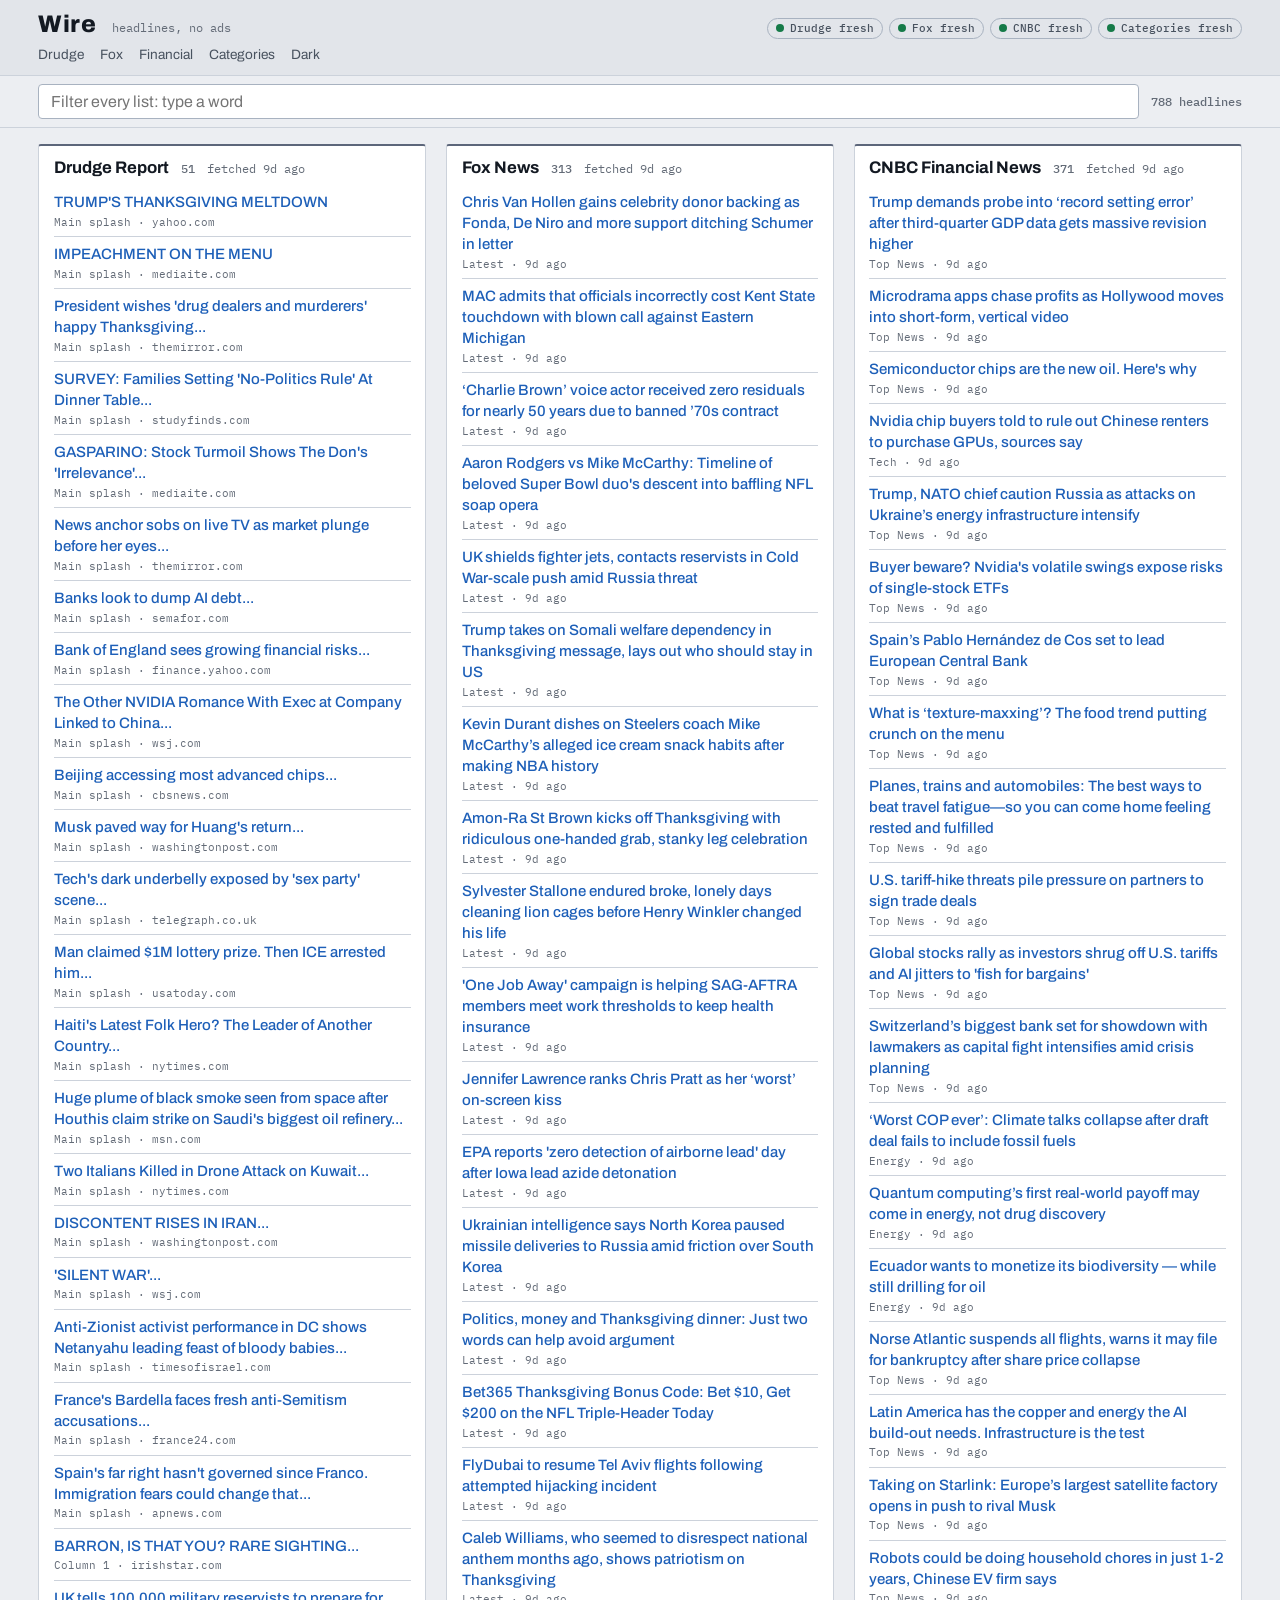
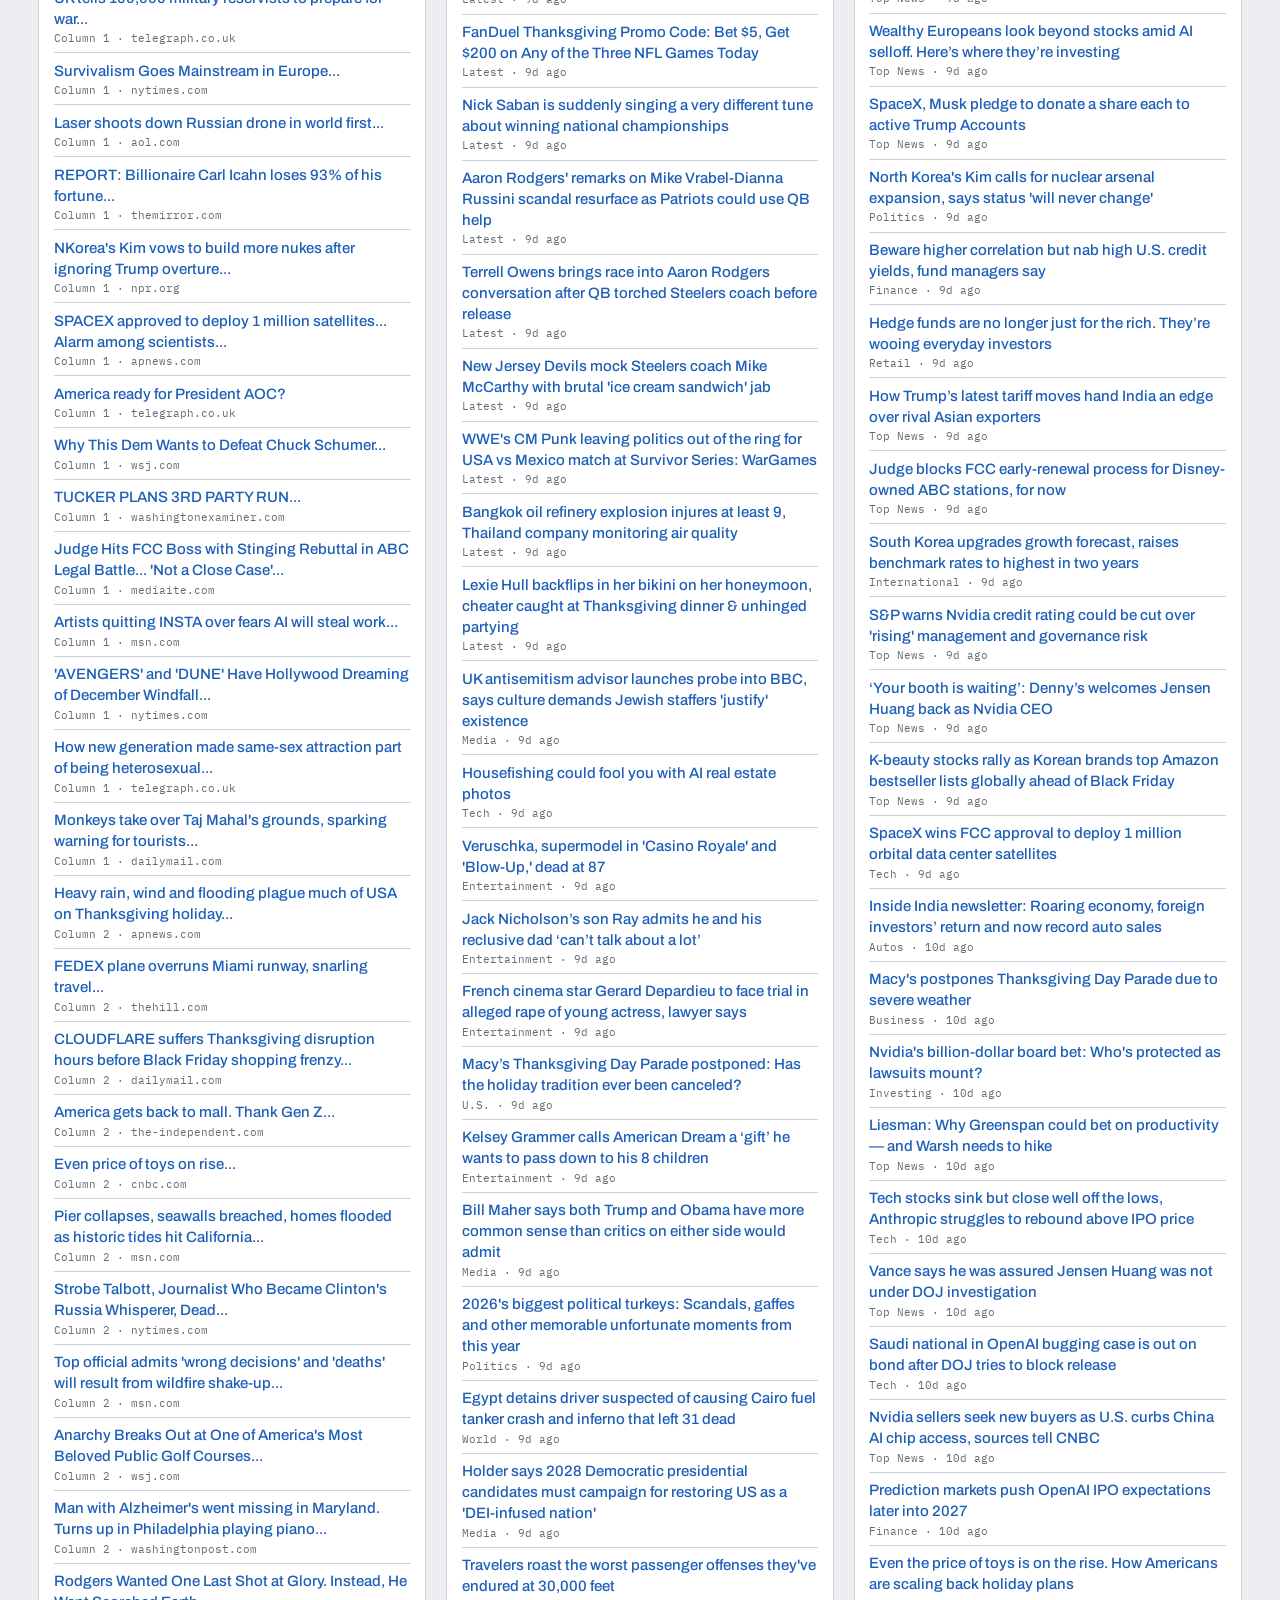
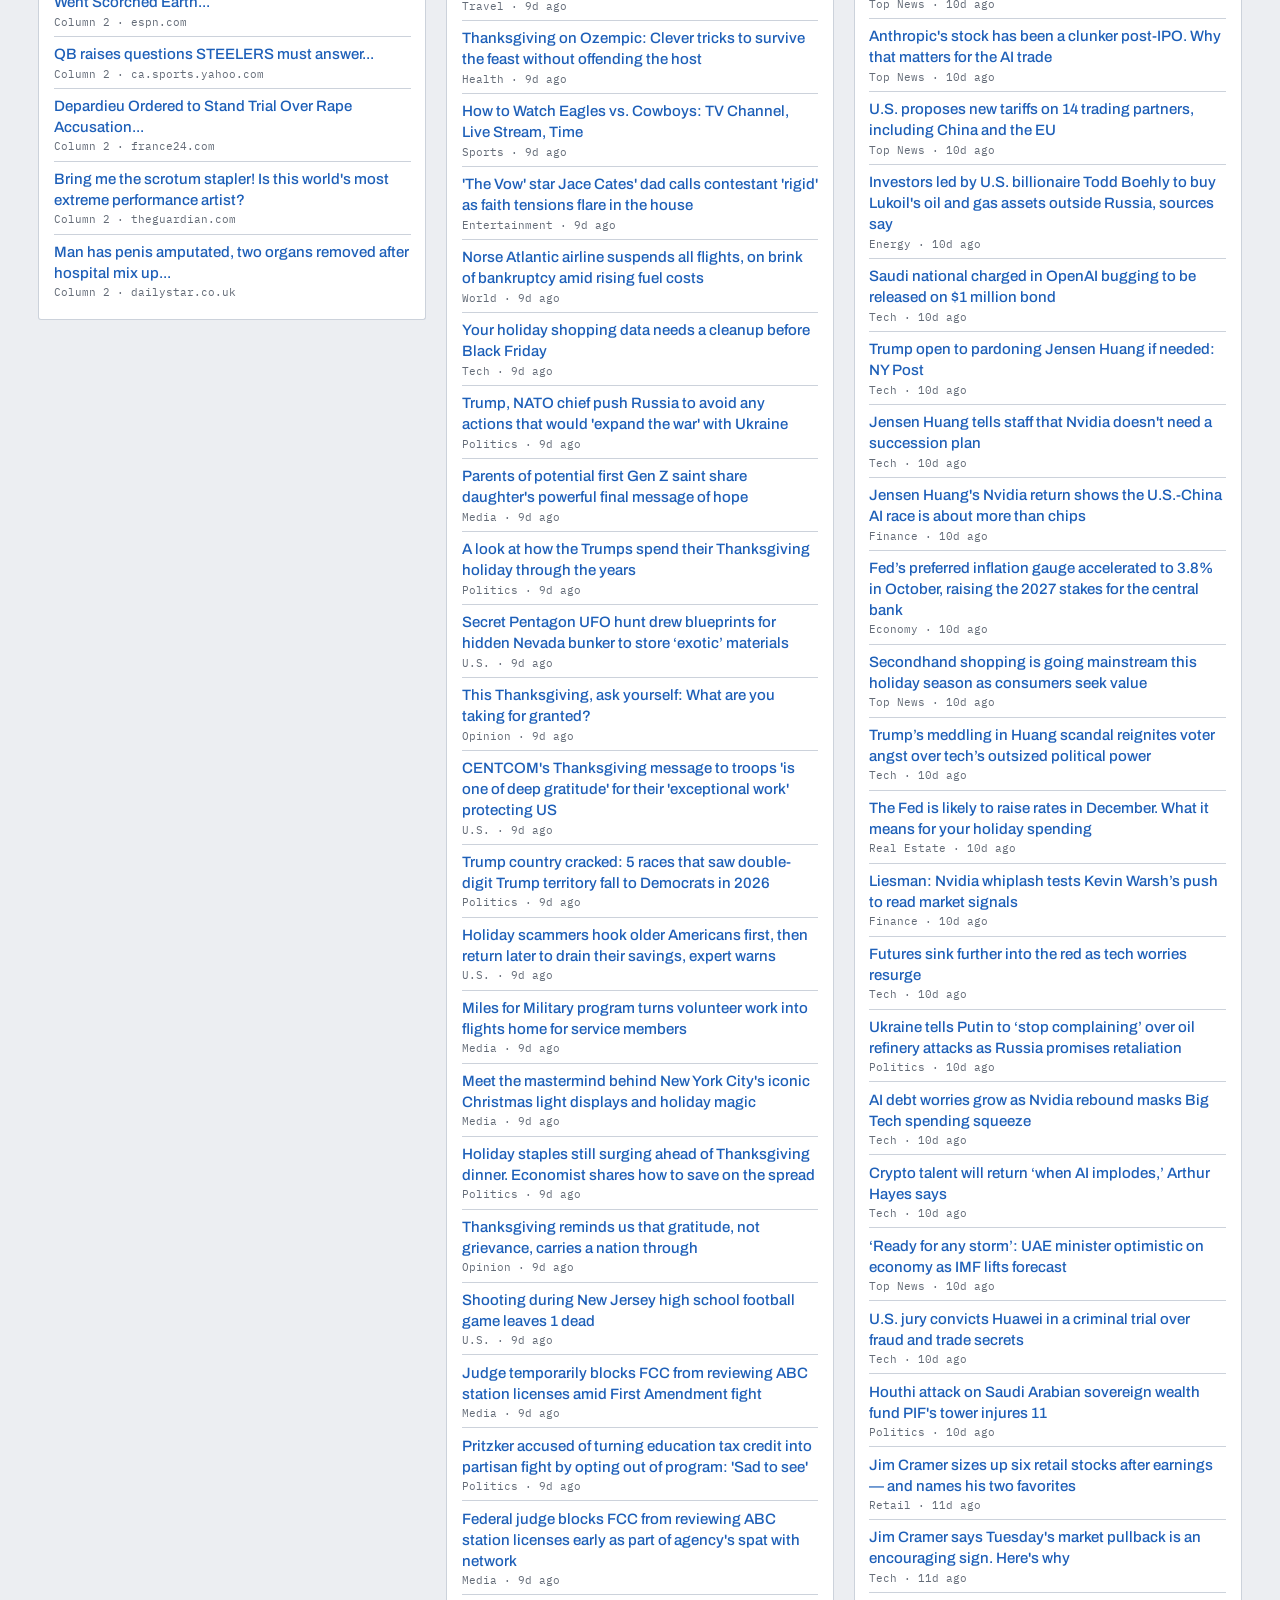
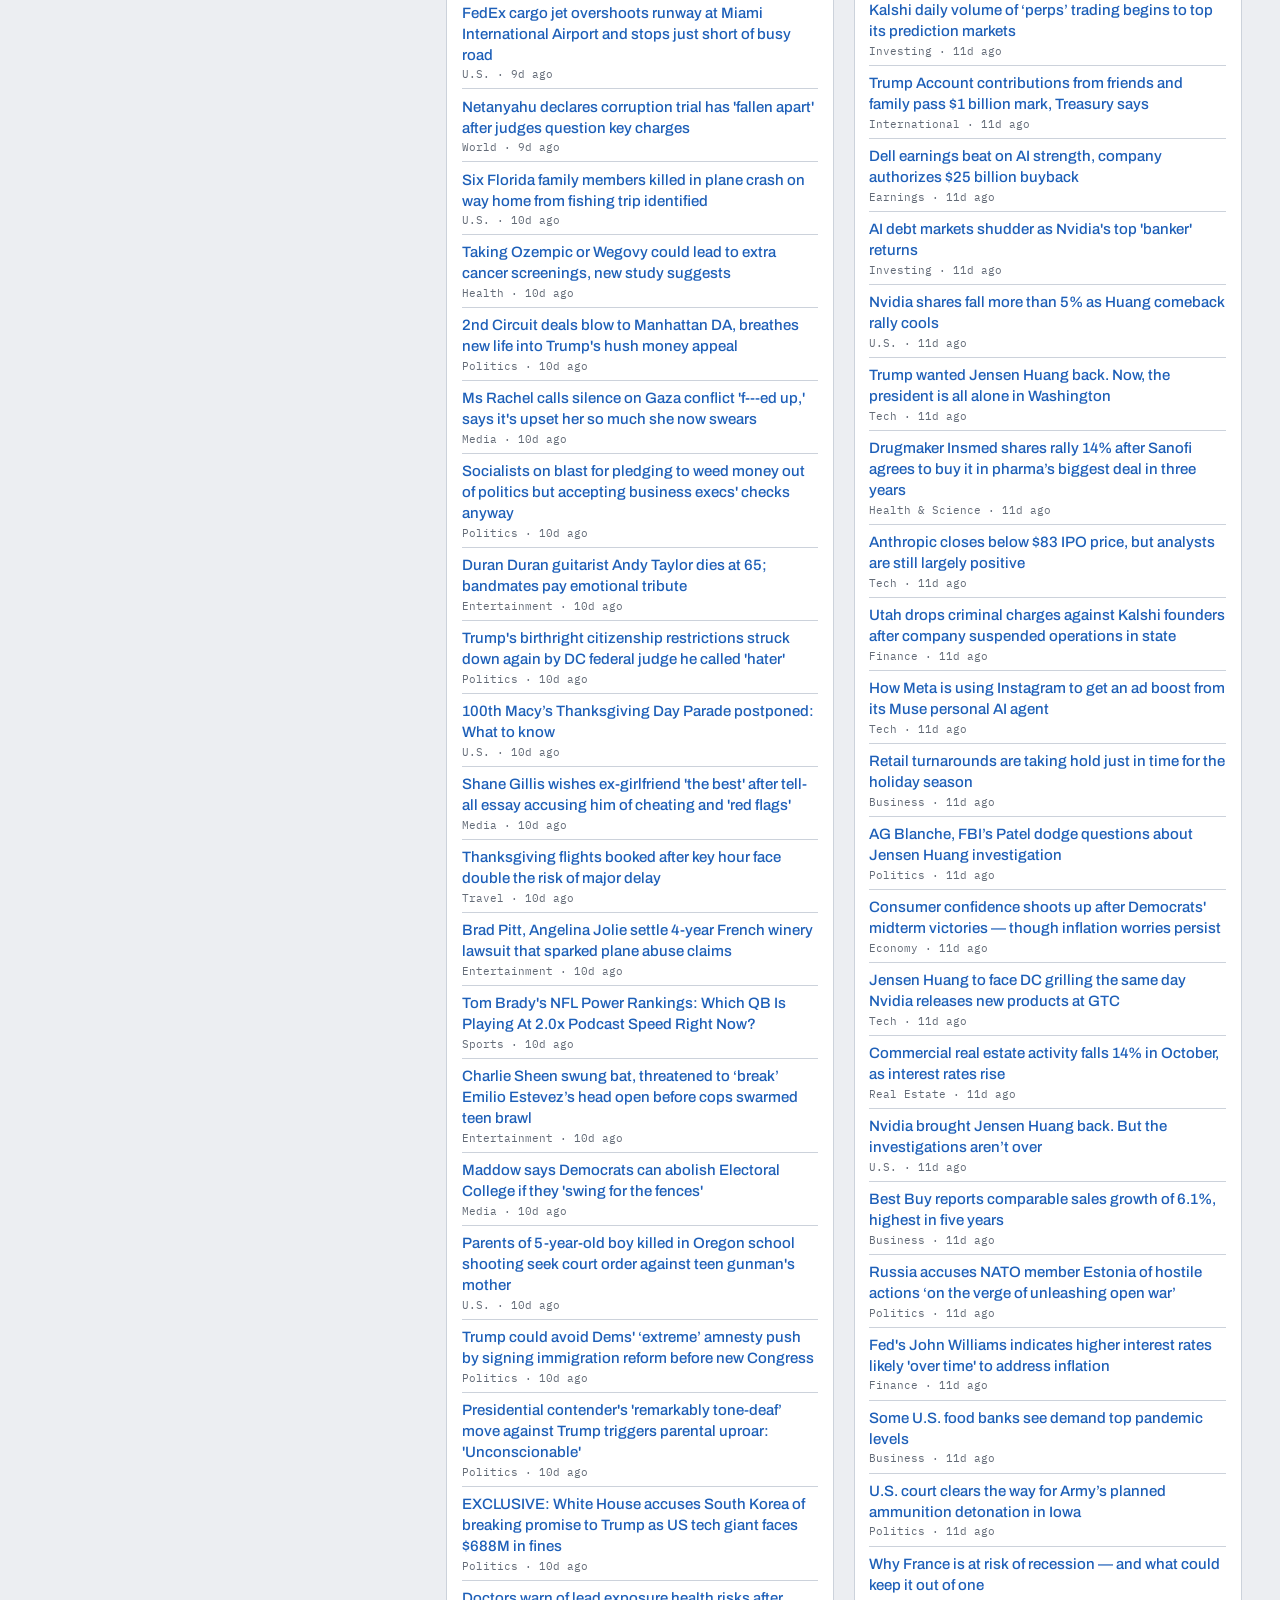
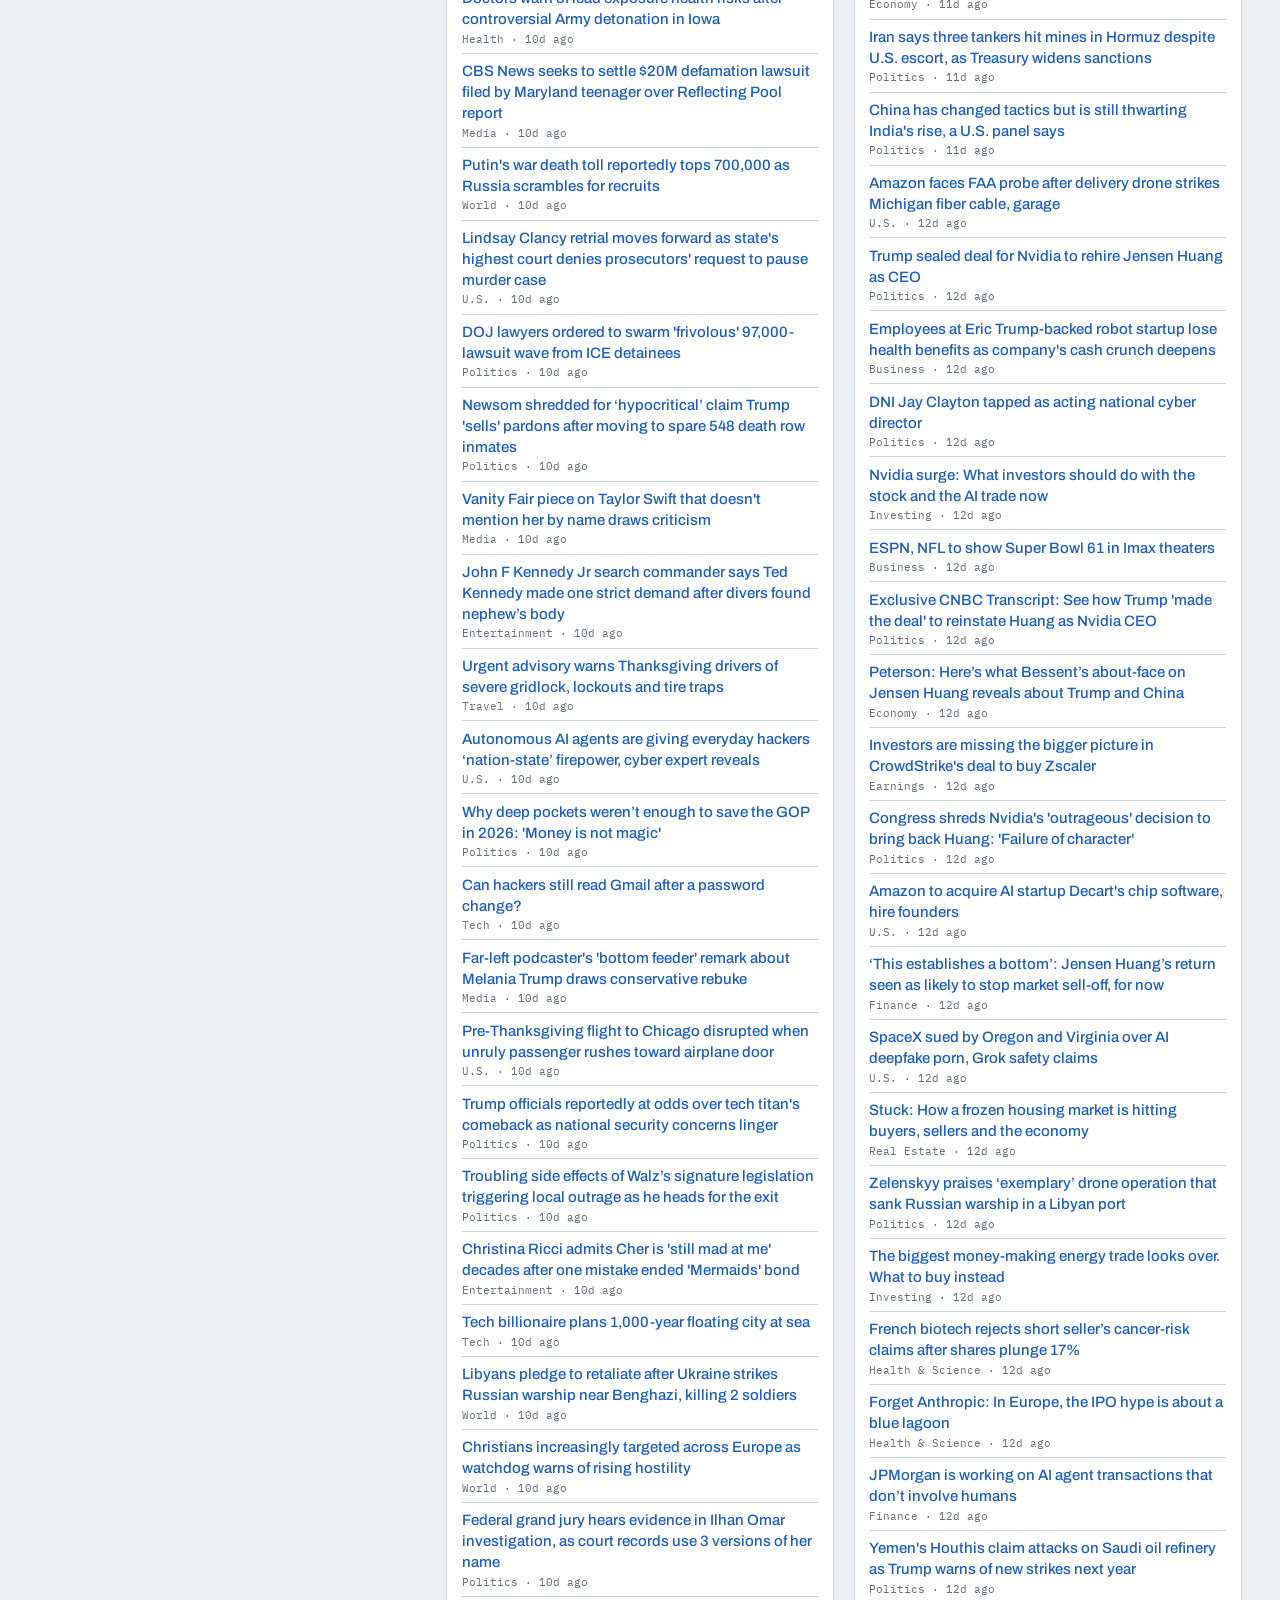
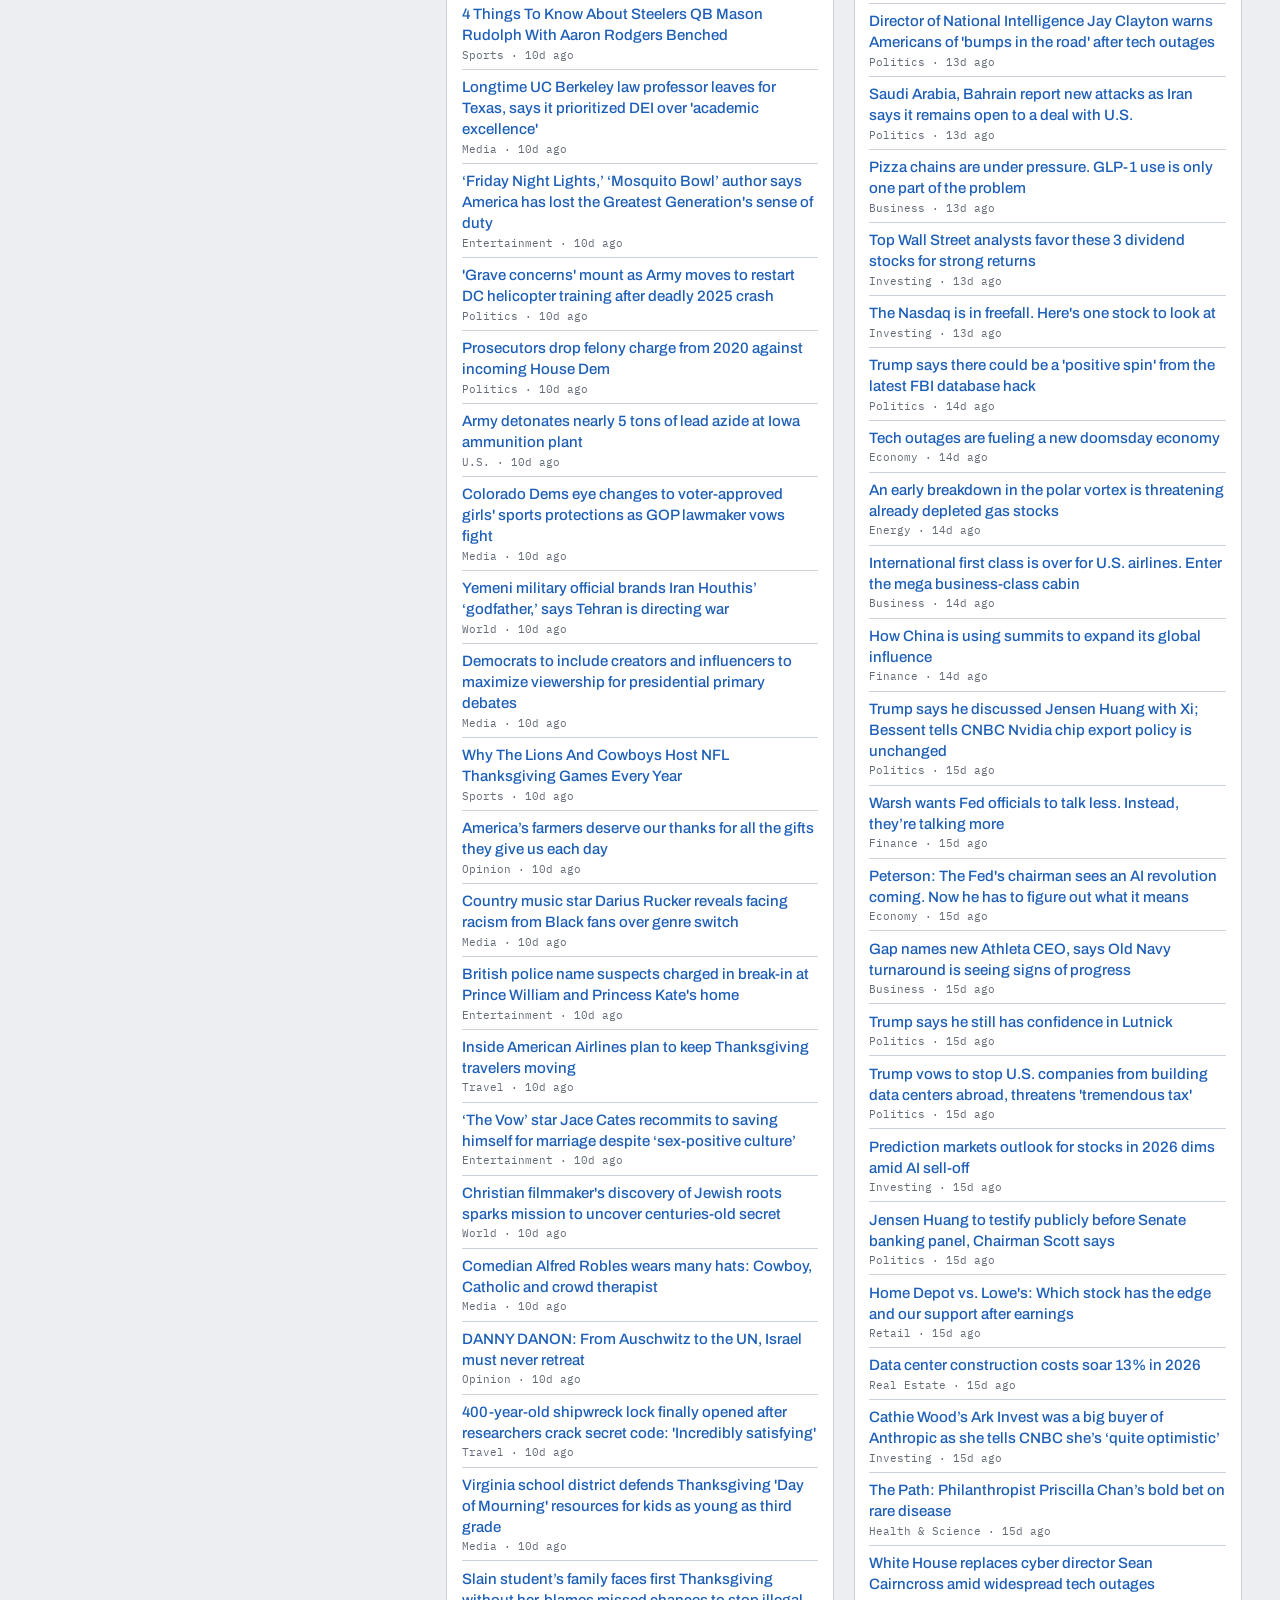
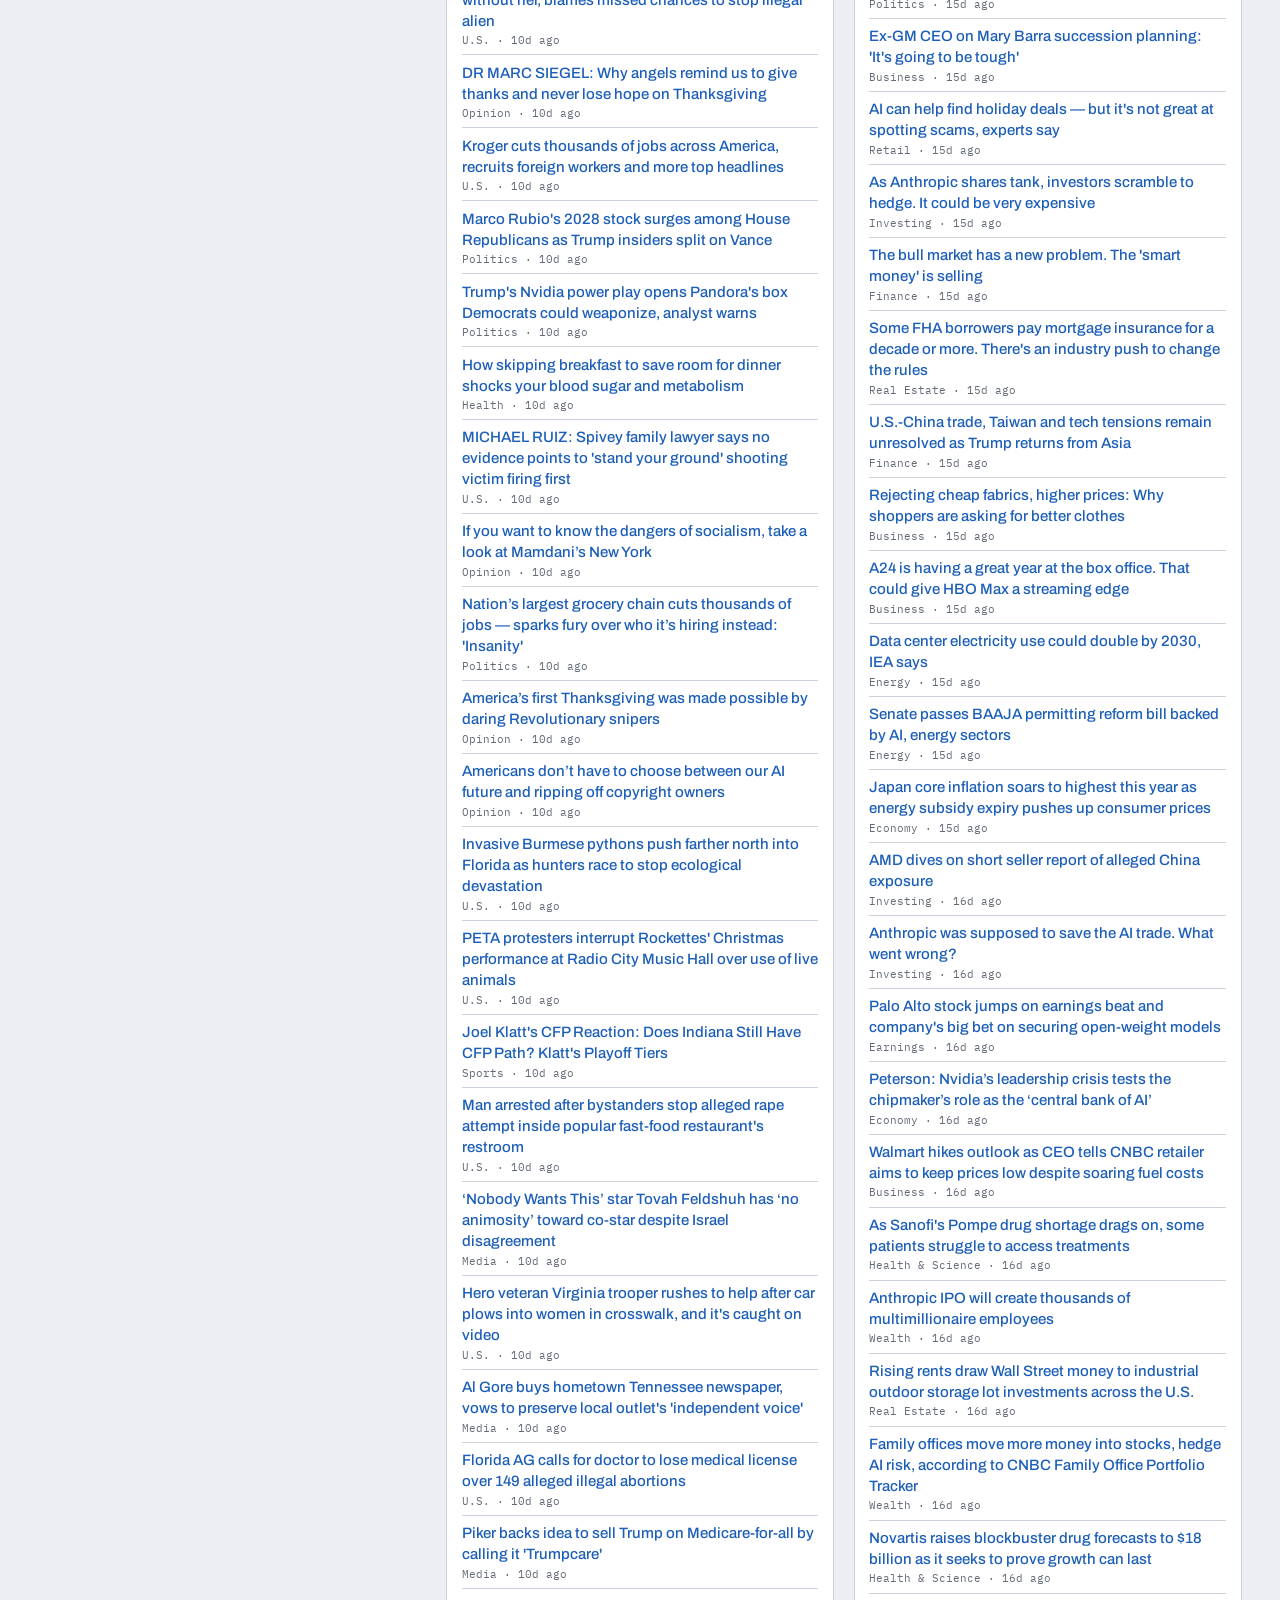
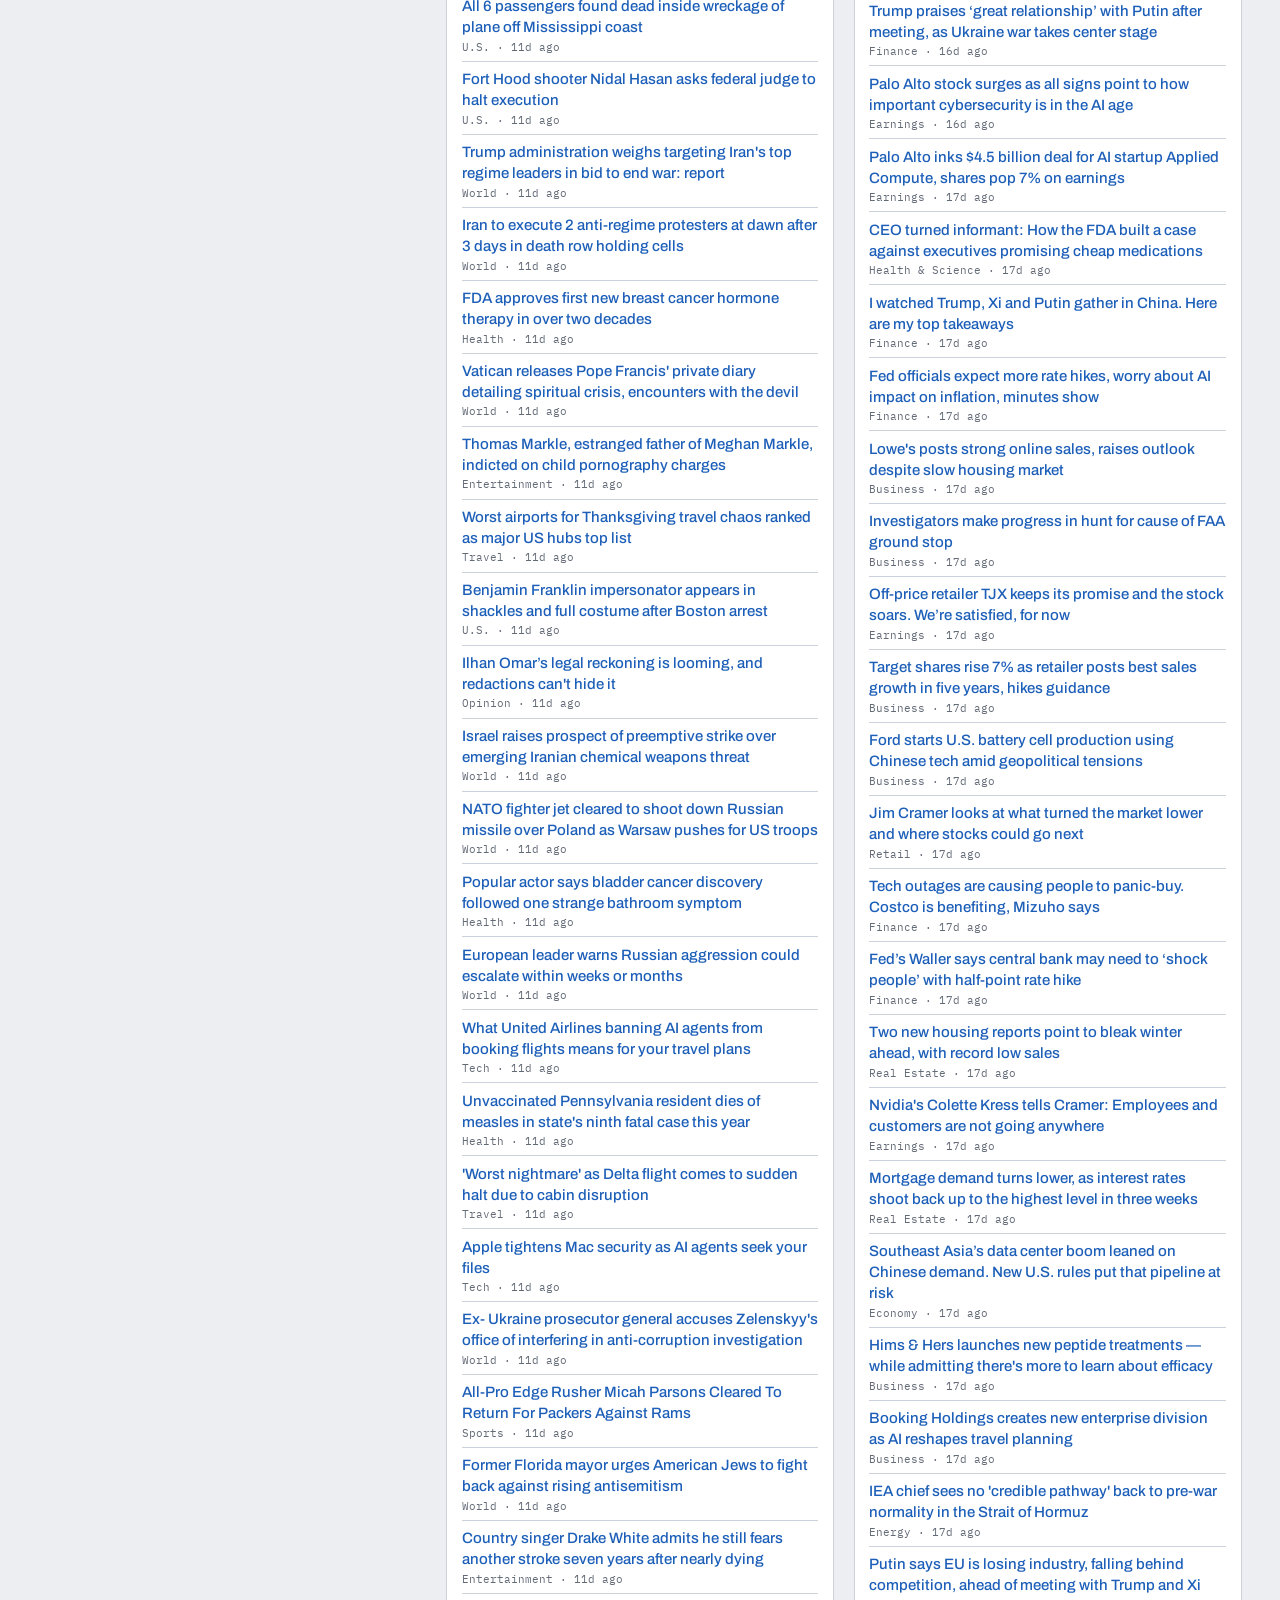
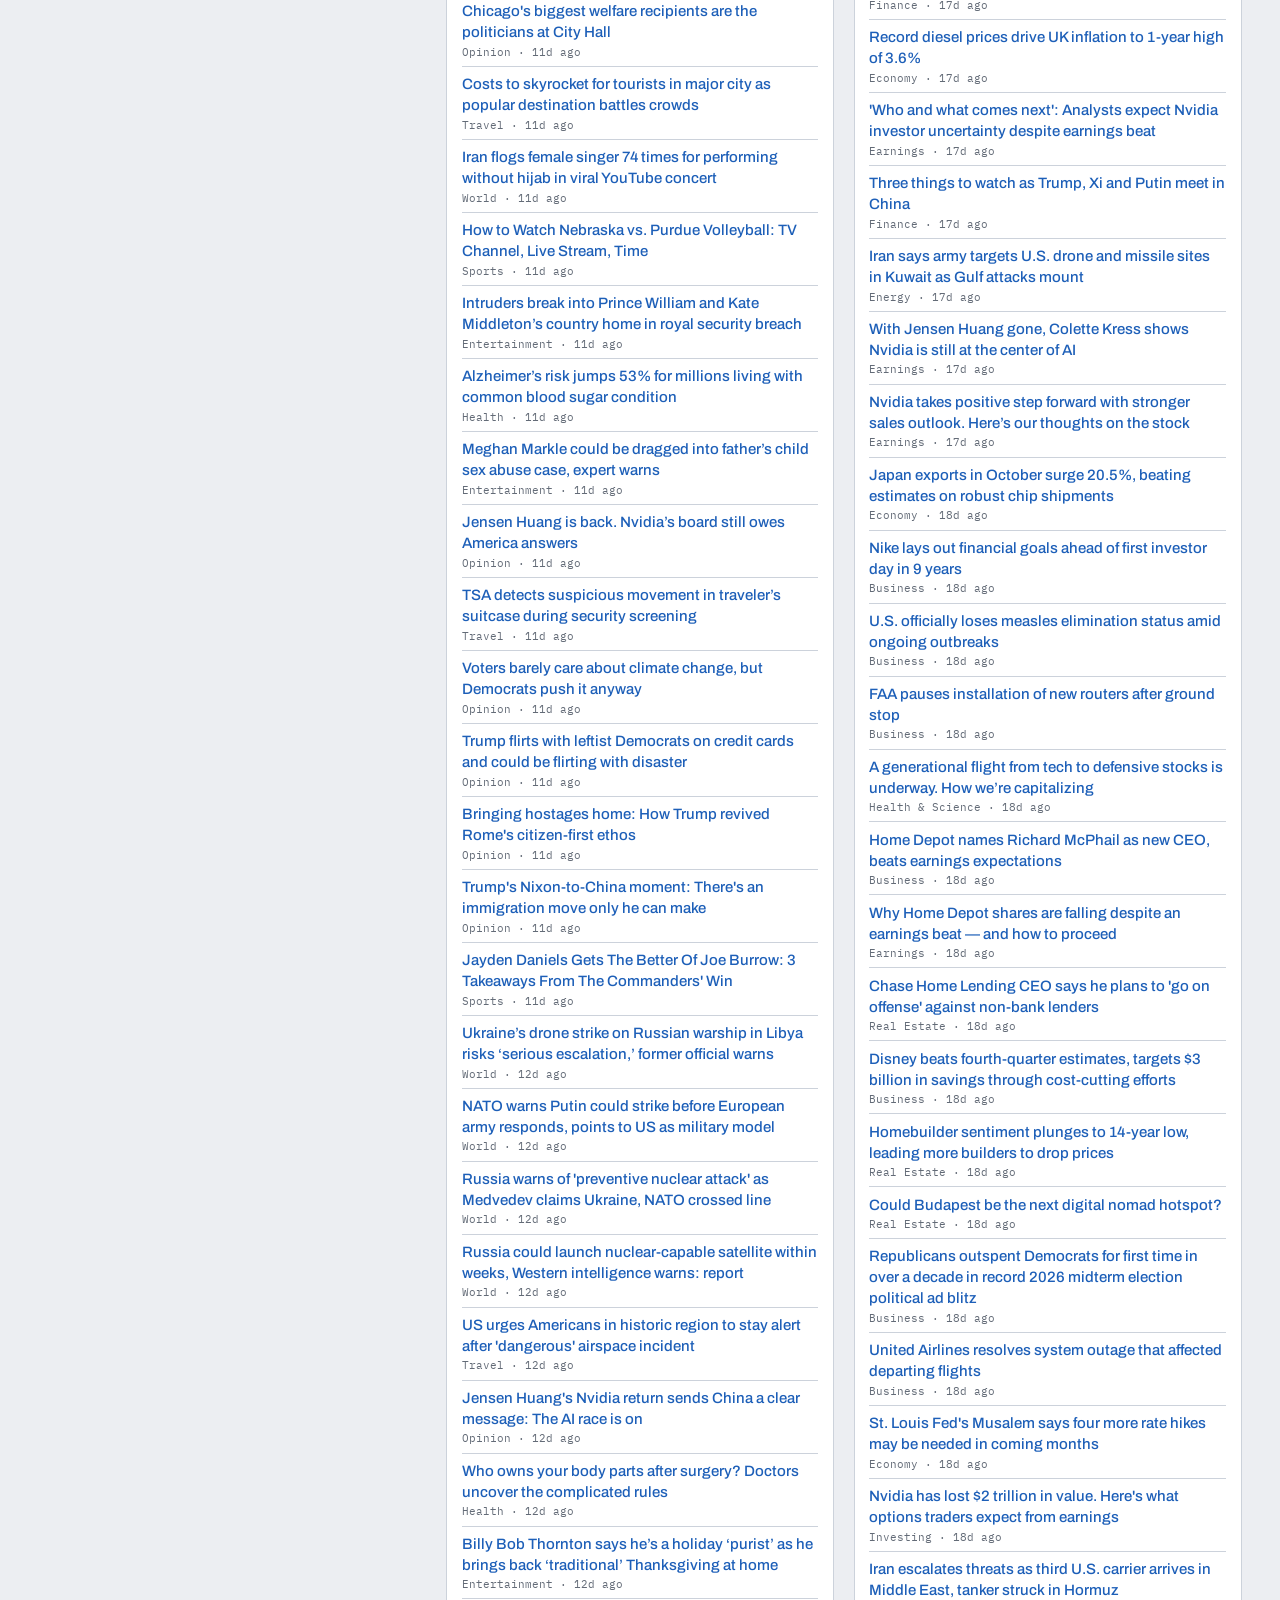
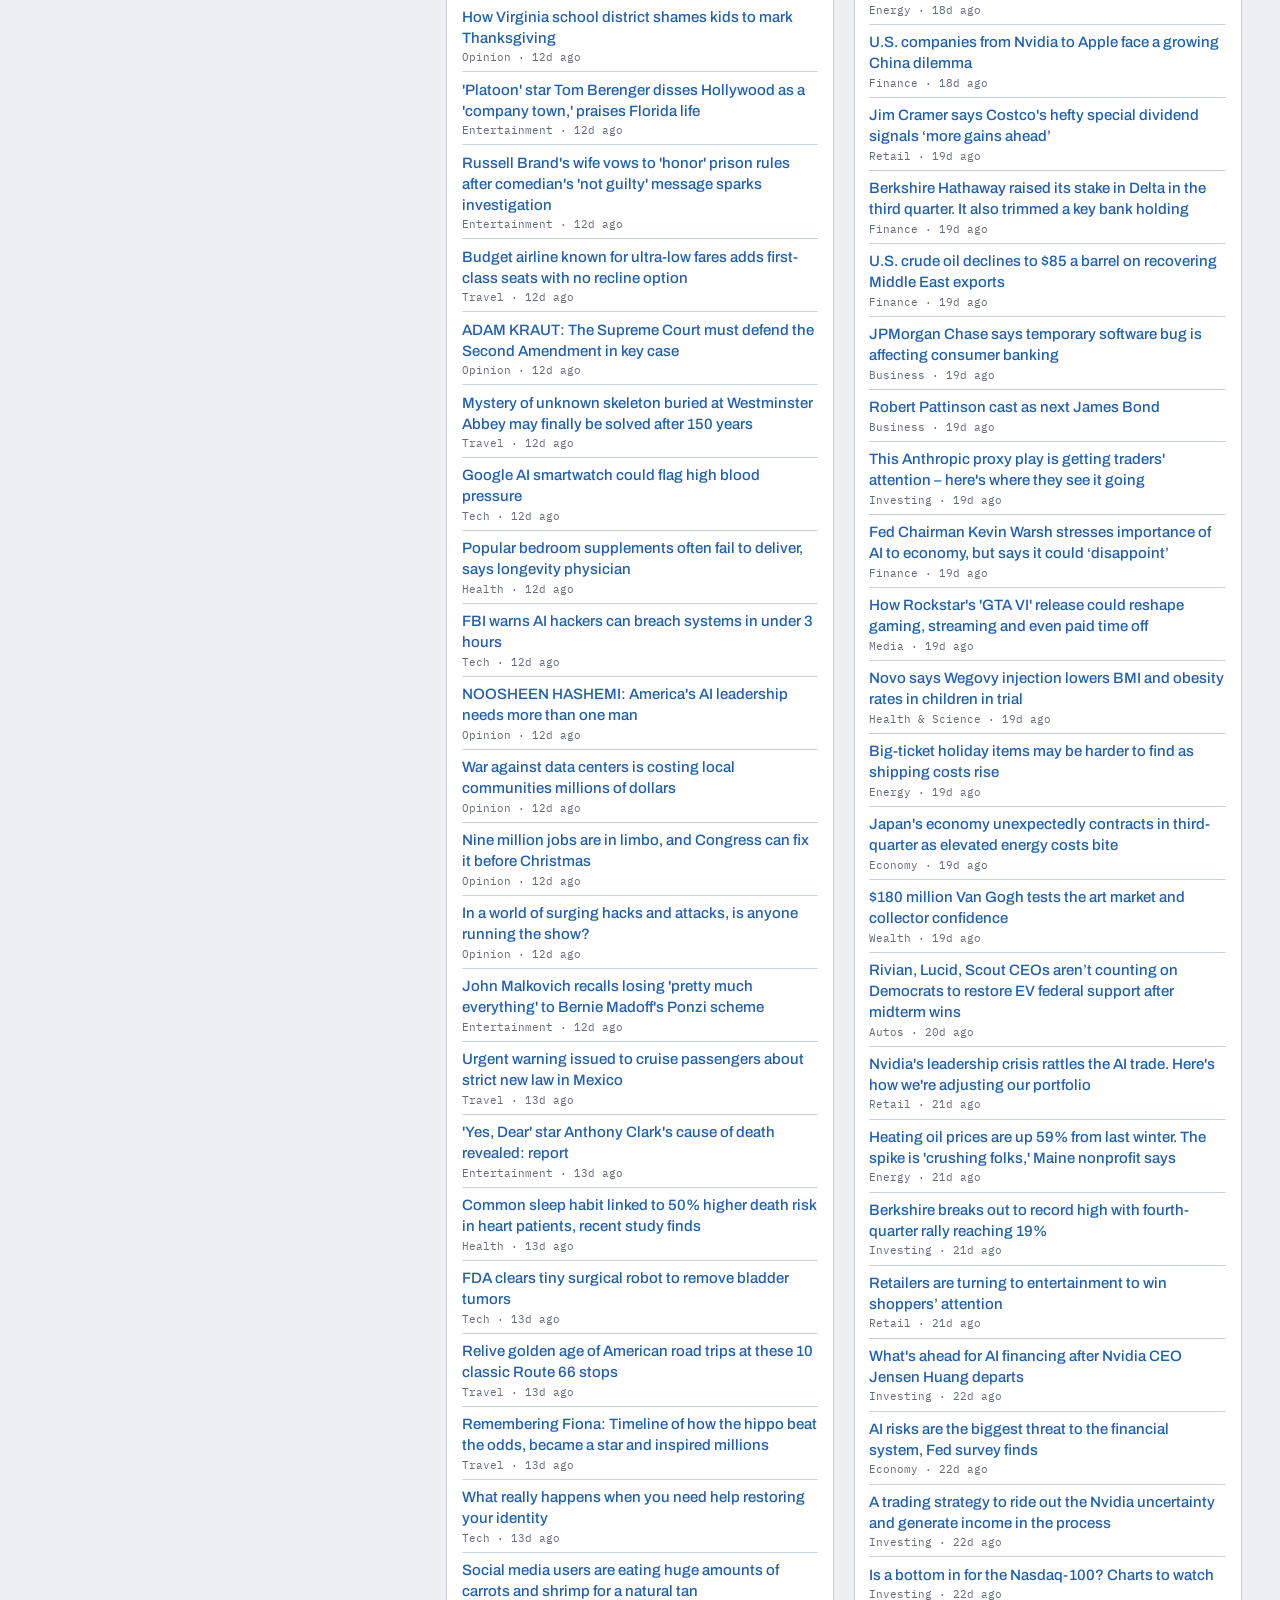
==== commit 42e69671: "chore: refresh 2026-11-26 22:50 UTC" ====
--- a/docs/index.html
+++ b/docs/index.html
@@ -140,7 +140,7 @@
 .foot { padding: 1rem var(--gutter) 2rem; color: var(--ink-muted); font: 400 0.75rem var(--mono); }
 </style>
 <link rel="stylesheet" href="https://gcicc.github.io/suite/network.css">
-<script src="https://gcicc.github.io/suite/network.js" data-section="newsscraper" data-built="2026-11-26 13:45:15+00:00 UTC" data-next="every 2h" defer></script>
+<script src="https://gcicc.github.io/suite/network.js" data-section="newsscraper" data-built="2026-11-26 22:50:41+00:00 UTC" data-next="every 2h" defer></script>
 </head>
 <body>
 
@@ -172,9 +172,9 @@
   <section id="categories" class="src wide"></section>
 </main>
 
-<footer class="foot">Links and headline text only. Each headline opens at its publisher. Page built 2026-11-26 13:45:15+00:00 UTC.</footer>
-
-<script id="payload" type="application/json">{"meta":{"generated":"2026-11-26T13:45:15+00:00","version":"0.1.0"},"sources":{"drudge":{"label":"Drudge Report","failed_feeds":{},"items":[{"f":"Main splash","p":null,"s":"washingtonpost.com","t":"DISCONTENT RISES IN IRAN","u":"https://www.washingtonpost.com/world/2026/11/26/tehran-imposes-austerity-under-us-pressure-iranians-frustrations-grow/"},{"f":"Main splash","p":null,"s":"wsj.com","t":"'SILENT WAR'","u":"https://www.wsj.com/world/middle-east/a-silent-war-grips-iran-as-its-economy-strains-under-u-s-blockade-36bfa5d4"},{"f":"Main splash","p":null,"s":"dailymail.com","t":"President kicks off Thanksgiving with 1am meltdown...","u":"https://www.dailymail.com/news/article-16324365/Trump-Thanksgiving-meltdown-rages-lowlife-New-York-Times-reporter-1am-rant.html"},{"f":"Main splash","p":null,"s":"mediaite.com","t":"GASPARINO: Stock Turmoil Shows Trump's 'Irrelevance'...","u":"https://www.mediaite.com/media/news/foxs-gasparino-warns-stock-market-turmoil-shows-trumps-sudden-irrelevance/"},{"f":"Main splash","p":null,"s":"cbsnews.com","t":"China accessing NVIDIA's most advanced chips...","u":"https://www.cbsnews.com/news/nvidia-china-ai-chips-computing-sales/"},{"f":"Main splash","p":null,"s":"msn.com","t":"Hegseth floated wartime law to reinstate Huang...","u":"https://www.msn.com/en-us/news/other/ar-AA2ieodR"},{"f":"Main splash","p":null,"s":"washingtonpost.com","t":"Musk paved way for his return...","u":"https://www.washingtonpost.com/technology/2026/11/26/how-elon-musk-paved-way-jensen-huangs-return/"},{"f":"Main splash","p":null,"s":"telegraph.co.uk","t":"AI's dark underbelly exposed by 'sex party' scene...","u":"https://www.telegraph.co.uk/business/2026/11/26/ais-dark-underbelly-exposed-by-sex-party-scene/"},{"f":"Main splash","p":null,"s":"usatoday.com","t":"Man claimed $1M lottery prize. Then ICE arrested him...","u":"https://www.usatoday.com/story/news/nation/2026/11/25/massachusetts-lottery-winner-ice-arrest/92965273007/"},{"f":"Main splash","p":null,"s":"nytimes.com","t":"Haiti's Latest Folk Hero? The Leader of Another Country...","u":"https://www.nytimes.com/2026/11/26/world/americas/nayib-bukele-salvador-haiti.html?unlocked_article_code=1.TVE.gTaK.nXuHZOhT72f6&smid=url-share"},{"f":"Main splash","p":null,"s":"france24.com","t":"France's Bardella faces fresh anti-Semitism accusations...","u":"https://www.france24.com/en/tv-shows/press-review/20261126-french-media-publish-fresh-claims-of-far-right-leader-bardella-s-anti-semitic-torrent"},{"f":"Main splash","p":null,"s":"apnews.com","t":"Spain's far right hasn't governed since Franco. Immigration fears could change that...","u":"https://apnews.com/article/far-right-spain-vox-election-migration-cb1d921d60bbcdb5b11ec2056f9050a7"},{"f":"Column 1","p":null,"s":"telegraph.co.uk","t":"UK tells 100,000 military reservists to prepare for war...","u":"https://www.telegraph.co.uk/news/2026/11/26/mod-prepares-veterans-to-be-called-up-for-war/"},{"f":"Column 1","p":null,"s":"nytimes.com","t":"Survivalism Goes Mainstream in Europe...","u":"https://www.nytimes.com/2026/11/26/world/europe/europe-preppers-survivalists-cyberattacks-threats.html?unlocked_article_code=1.TVE.8-hO.oZ29JV_VzxfA&smid=url-share"},{"f":"Column 1","p":null,"s":"apnews.com","t":"SPACEX approved to deploy 1 million satellites... Alarm among scientists...","u":"https://apnews.com/article/spacex-data-center-elon-musk-b9897fe06f851ffaf92fd304ae69075c"},{"f":"Column 1","p":null,"s":"telegraph.co.uk","t":"Is America ready for president AOC?","u":"https://www.telegraph.co.uk/us/politics/2026/11/26/is-america-ready-for-president-aoc/"},{"f":"Column 1","p":null,"s":"wsj.com","t":"Judge Says FCC Must Stop ABC License Review...","u":"https://www.wsj.com/business/media/judge-says-fcc-must-stop-abc-license-review-3748d619"},{"f":"Column 1","p":null,"s":"nytimes.com","t":"'AVENGERS' and 'DUNE' Have Hollywood Dreaming of December Windfall...","u":"https://www.nytimes.com/2026/11/26/business/media/avengers-infinity-vision-dune.html?unlocked_article_code=1.TVE.qQ3r.00V0hC9u-YLb&smid=url-share"},{"f":"Column 2","p":null,"s":"thehill.com","t":"FEDEX plane overruns Miami runway, snarling Thanksgiving travel...","u":"https://thehill.com/policy/transportation/6244509-fedex-plane-overruns-miami-runway/"},{"f":"Column 2","p":null,"s":"msn.com","t":"Pier collapses, seawalls breached, homes flooded as big waves, historic high tides hit California...","u":"https://www.msn.com/en-us/weather/general/pier-collapses-seawalls-breached-homes-flooded-as-big-waves-historic-high-tides-hit-california/ar-AA2ieHPk"},{"f":"Column 2","p":null,"s":"msn.com","t":"Top official admits 'wrong decisions' and 'deaths' will result from wildfire shake-up...","u":"https://www.msn.com/en-us/money/general/top-official-admits-wrong-decisions-and-deaths-will-result-from-wildfire-shake-up/ar-AA2igEi8"},{"f":"Column 2","p":null,"s":"telegraph.co.uk","t":"Can supermodel Karlie Kloss bring print magazines back to life?","u":"https://www.telegraph.co.uk/photography/what-to-see/can-billionaire-karlie-kloss-bring-print-magazines-back-to/"},{"f":"Column 2","p":null,"s":"espn.com","t":"Rodgers Wanted One Last Shot at Glory. Instead, He Went Scorched Earth...","u":"https://www.espn.com/nfl/story/_/id/50595660/rodgers-heard-mccarthy-benching"},{"f":"Column 2","p":null,"s":"ca.sports.yahoo.com","t":"QB raises questions STEELERS must answer...","u":"https://ca.sports.yahoo.com/news/aaron-rodgers-qb-raises-questions-013326403.html"},{"f":"Column 2","p":null,"s":"theguardian.com","t":"Bring me the scrotum stapler! Is this world's most extreme performance artist?","u":"https://www.theguardian.com/artanddesign/2026/nov/26/ron-athey-extreme-performance-artist-scrotum-stapler"}]},"fox":{"label":"Fox News","failed_feeds":{},"items":[{"f":"Latest","p":"2026-11-26T13:16:51+00:00","s":null,"t":"Trump, NATO chief push Russia to avoid any actions that would 'expand the war' with Ukraine","u":"https://www.foxnews.com/politics/trump-nato-chief-push-russia-avoid-actions-expand-war-ukraine"},{"f":"Latest","p":"2026-11-26T13:16:33+00:00","s":null,"t":"Parents of potential first Gen Z saint share daughter's powerful final message of hope","u":"https://www.foxnews.com/media/parents-potential-first-gen-z-saint-share-daughter-powerful-final-message-hope"},{"f":"Latest","p":"2026-11-26T13:11:35+00:00","s":null,"t":"Pro wrestling star Dustin Rhodes announces death of 3-year-old grandson","u":"https://www.foxnews.com/outkick-sports/pro-wrestling-star-dustin-rhodes-announces-death-3-year-old-grandson"},{"f":"Latest","p":"2026-11-26T13:00:30+00:00","s":null,"t":"A look at how the Trumps spend their Thanksgiving holiday through the years","u":"https://www.foxnews.com/politics/look-trumps-spend-thanksgiving-holiday-through-years"},{"f":"Latest","p":"2026-11-26T12:54:11+00:00","s":null,"t":"Remembering Dolly Parton's Cowboys halftime show on our first Thanksgiving without her, Rodgers memes & naps","u":"https://www.foxnews.com/outkick-sports/remembering-dolly-parton-cowboys-halftime-show-first-thanksgiving-without-her-rodgers-memes-naps"},{"f":"Latest","p":"2026-11-26T12:34:32+00:00","s":null,"t":"CFP selection committee continues to churn out inexplicable, indefensible rankings | Ian Miller","u":"https://www.foxnews.com/outkick-sports/cfp-selection-committee-continues-churn-inexplicable-indefensible-rankings-ian-miller"},{"f":"Latest","p":"2026-11-26T12:24:21+00:00","s":null,"t":"Dak Prescott's 1,000-yard, 11-touchdown surge over three games makes Cowboys heavy Thanksgiving favorites","u":"https://www.foxnews.com/outkick-betting/dak-prescott-1000-yard-11-touchdown-surge-three-games-makes-cowboys-heavy-thanksgiving-favorites"},{"f":"Latest","p":"2026-11-26T12:23:40+00:00","s":null,"t":"Patrick Mahomes and Josh Allen set up for another shootout as Chiefs face Bills on Thanksgiving","u":"https://www.foxnews.com/outkick-betting/patrick-mahomes-josh-allen-set-up-another-shootout-chiefs-face-bills-thanksgiving"},{"f":"Latest","p":"2026-11-26T12:10:32+00:00","s":null,"t":"Stone Cold Steve Austin hates slow fishing, Trey McKinney hunts geese & Steven Rinella talks turkey","u":"https://www.foxnews.com/outkick-sports/stone-cold-steve-austin-hates-slow-fishing-trey-mckinney-hunts-geese-steven-rinella-talks-turkey"},{"f":"Latest","p":"2026-11-26T12:05:20+00:00","s":null,"t":"Steelers star DK Metcalf has to be 'a lot smarter' after poking opponent in the eye, NFL analyst says","u":"https://www.foxnews.com/outkick-sports/steelers-star-dk-metcalf-lot-smarter-after-poking-opponent-eye-nfl-analyst-says"},{"f":"Latest","p":"2026-11-26T12:00:48+00:00","s":null,"t":"Secret Pentagon UFO hunt drew blueprints for hidden Nevada bunker to store \u2018exotic\u2019 materials","u":"https://www.foxnews.com/us/secret-pentagon-ufo-hunt-drew-blueprints-hidden-nevada-bunker-store-exotic-materials"},{"f":"Latest","p":"2026-11-26T12:00:21+00:00","s":null,"t":"7 iconic Thanksgiving dishes Americans love to hate but keep serving every year","u":"https://www.foxnews.com/food-drink/7-iconic-thanksgiving-dishes-americans-love-hate-keep-serving-every-year"},{"f":"Latest","p":"2026-11-26T11:52:14+00:00","s":null,"t":"Where does Aaron Rodgers\u2019 interview with Pat McAfee rank among the wildest in sports history?","u":"https://www.foxnews.com/outkick-sports/aaron-rodgers-interview-pat-mcafee-rank-wildest-sports-history"},{"f":"Latest","p":"2026-11-26T11:50:38+00:00","s":null,"t":"This Thanksgiving, ask yourself: What are you taking for granted?","u":"https://www.foxnews.com/opinion/thanksgiving-ask-yourself-what-taking-granted"},{"f":"Latest","p":"2026-11-26T11:49:15+00:00","s":null,"t":"Aaron Rodgers NFL career seems over but three teams could consider quarterback as a late-season option","u":"https://www.foxnews.com/outkick-sports/aaron-rodgers-nfl-career-seems-over-three-teams-could-consider-quarterback-late-season-option"},{"f":"Latest","p":"2026-11-26T11:37:12+00:00","s":null,"t":"CENTCOM's Thanksgiving message to troops 'is one of deep gratitude' for their 'exceptional work' protecting US","u":"https://www.foxnews.com/us/centcom-thanksgiving-message-troops-deep-gratitude-exceptional-work-protecting-us"},{"f":"Latest","p":"2026-11-26T11:00:51+00:00","s":null,"t":"Trump country cracked: 5 races that saw double-digit Trump territory fall to Democrats in 2026","u":"https://www.foxnews.com/politics/trump-country-cracked-5-races-double-digit-trump-territory-fall-democrats-2026"},{"f":"Latest","p":"2026-11-26T11:00:41+00:00","s":null,"t":"Holiday scammers hook older Americans first, then return later to drain their savings, expert warns","u":"https://www.foxnews.com/us/holiday-scammers-hook-older-americans-first-then-return-later-drain-savings-expert-warns"},{"f":"Latest","p":"2026-11-26T11:00:13+00:00","s":null,"t":"Miles for Military program turns volunteer work into flights home for service members","u":"https://www.foxnews.com/media/miles-military-program-turns-volunteer-work-flights-home-service-members"},{"f":"Latest","p":"2026-11-26T10:09:44+00:00","s":null,"t":"Meet the mastermind behind New York City's iconic Christmas light displays and holiday magic","u":"https://www.foxnews.com/media/meet-mastermind-behind-nyc-iconic-christmas-displays"},{"f":"Latest","p":"2026-11-26T10:00:15+00:00","s":null,"t":"Holiday staples still surging ahead of Thanksgiving dinner. Economist shares how to save on the spread","u":"https://www.foxnews.com/politics/holiday-staples-surging-ahead-thanksgiving-dinner-economist-shares-how-save-spread"},{"f":"Latest","p":"2026-11-26T09:50:23+00:00","s":null,"t":"Thanksgiving reminds us that gratitude, not grievance, carries a nation through","u":"https://www.foxnews.com/opinion/thanksgiving-reminds-us-gratitude-not-grievance-carries-nation-through"},{"f":"Latest","p":"2026-11-26T07:49:52+00:00","s":null,"t":"Shooting during New Jersey high school football game leaves 1 dead","u":"https://www.foxnews.com/us/shooting-during-new-jersey-high-school-football-game-leaves-1-dead"},{"f":"Latest","p":"2026-11-26T07:33:03+00:00","s":null,"t":"Judge temporarily blocks FCC from reviewing ABC station licenses amid First Amendment fight","u":"https://www.foxnews.com/media/judge-temporarily-blocks-fcc-reviewing-abc-station-licenses-amid-first-amendment-fight"},{"f":"Latest","p":"2026-11-26T06:46:28+00:00","s":null,"t":"Pritzker accused of turning education tax credit into partisan fight by opting out of program: 'Sad to see'","u":"https://www.foxnews.com/politics/pritzker-accused-turning-education-tax-credit-partisan-fight-opting-out-program-sad-see"},{"f":"Media","p":"2026-11-26T04:05:14+00:00","s":null,"t":"Federal judge blocks FCC from reviewing ABC station licenses early as part of agency's spat with network","u":"https://www.foxnews.com/media/federal-judge-blocks-fcc-reviewing-abc-station-licenses-early-agency-spat-network"},{"f":"U.S.","p":"2026-11-26T02:46:04+00:00","s":null,"t":"FedEx cargo jet overshoots runway at Miami International Airport and stops just short of busy road","u":"https://www.foxnews.com/us/fedex-cargo-jet-overshoots-runway-miami-international-airport-stops-just-short-busy-road"},{"f":"World","p":"2026-11-26T02:26:48+00:00","s":null,"t":"Netanyahu declares corruption trial has 'fallen apart' after judges question key charges","u":"https://www.foxnews.com/world/netanyahu-declares-corruption-trial-fallen-apart-judges-question-key-charges"},{"f":"U.S.","p":"2026-11-26T00:46:16+00:00","s":null,"t":"Six Florida family members killed in plane crash on way home from fishing trip identified","u":"https://www.foxnews.com/us/six-florida-family-members-killed-plane-crash-way-home-fishing-trip-identified"},{"f":"Health","p":"2026-11-26T00:02:07+00:00","s":null,"t":"Taking Ozempic or Wegovy could lead to extra cancer screenings, new study suggests","u":"https://www.foxnews.com/health/taking-ozempic-wegovy-could-lead-extra-cancer-screenings-new-study-suggests"},{"f":"Politics","p":"2026-11-26T00:00:15+00:00","s":null,"t":"2nd Circuit deals blow to Manhattan DA, breathes new life into Trump's hush money appeal","u":"https://www.foxnews.com/politics/second-circuit-deals-blow-manhattan-da-breathes-new-life-trump-hush-money-appeal"},{"f":"Media","p":"2026-11-25T23:55:48+00:00","s":null,"t":"Ms Rachel calls silence on Gaza conflict 'f---ed up,' says it's upset her so much she now swears","u":"https://www.foxnews.com/media/ms-rachel-calls-gaza-conflict-f-ed-up-says-upset-her-so-much-she-now-swears"},{"f":"Politics","p":"2026-11-25T23:00:23+00:00","s":null,"t":"Socialists on blast for pledging to weed money out of politics but accepting business execs' checks anyway","u":"https://www.foxnews.com/politics/socialists-blast-pledging-weed-money-out-politics-accepting-business-execs-checks-anyway"},{"f":"Entertainment","p":"2026-11-25T21:58:35+00:00","s":null,"t":"Duran Duran guitarist Andy Taylor dies at 65; bandmates pay emotional tribute","u":"https://www.foxnews.com/entertainment/duran-duran-guitarist-andy-taylor-dies-65-bandmates-pay-emotional-tribute"},{"f":"Politics","p":"2026-11-25T21:48:11+00:00","s":null,"t":"Trump's birthright citizenship restrictions struck down again by DC federal judge he called 'hater'","u":"https://www.foxnews.com/politics/trumps-birthright-citizenship-restrictions-struck-down-dc-federal-judge-called-hater"},{"f":"U.S.","p":"2026-11-25T21:46:31+00:00","s":null,"t":"100th Macy\u2019s Thanksgiving Day Parade postponed: What to know","u":"https://www.foxnews.com/us/100th-macys-thanksgiving-day-parade-postponed-what-know"},{"f":"Media","p":"2026-11-25T21:29:22+00:00","s":null,"t":"Shane Gillis wishes ex-girlfriend 'the best' after tell-all essay accusing him of cheating and 'red flags'","u":"https://www.foxnews.com/media/shane-gillis-wishes-ex-girlfriend-best-after-tell-all-essay-accusing-him-cheating-red-flags"},{"f":"Travel","p":"2026-11-25T21:22:55+00:00","s":null,"t":"Thanksgiving flights booked after key hour face double the risk of major delay","u":"https://www.foxnews.com/travel/thanksgiving-flights-booked-after-key-hour-face-double-risk-major-delay"},{"f":"Entertainment","p":"2026-11-25T21:19:03+00:00","s":null,"t":"Brad Pitt, Angelina Jolie settle 4-year French winery lawsuit that sparked plane abuse claims","u":"https://www.foxnews.com/entertainment/brad-pitt-angelina-jolie-settle-4-year-french-winery-lawsuit-sparked-plane-abuse-claims"},{"f":"Sports","p":"2026-11-25T21:17:07+00:00","s":null,"t":"Tom Brady's NFL Power Rankings: Which QB Is Playing At 2.0x Podcast Speed Right Now?","u":"https://www.foxnews.com/sports/tom-brady-nfl-power-rankings-bears-49ers-bills-chiefs-lions-giants-rams"},{"f":"Entertainment","p":"2026-11-25T20:56:51+00:00","s":null,"t":"Charlie Sheen swung bat, threatened to \u2018break\u2019 Emilio Estevez\u2019s head open before cops swarmed teen brawl","u":"https://www.foxnews.com/entertainment/charlie-sheen-swung-bat-threatened-break-emilio-estevez-head-open-cops-swarmed-teen-brawl"},{"f":"Media","p":"2026-11-25T20:48:20+00:00","s":null,"t":"Maddow says Democrats can abolish Electoral College if they 'swing for the fences'","u":"https://www.foxnews.com/media/maddow-says-democrats-can-abolish-electoral-college-swing-fences"},{"f":"U.S.","p":"2026-11-25T20:46:59+00:00","s":null,"t":"Parents of 5-year-old boy killed in Oregon school shooting seek court order against teen gunman's mother","u":"https://www.foxnews.com/us/parents-5-year-old-boy-killed-oregon-school-shooting-seek-court-order-against-teen-gunmans-mother"},{"f":"Politics","p":"2026-11-25T20:38:15+00:00","s":null,"t":"Trump could avoid Dems' \u2018extreme\u2019 amnesty push by signing immigration reform before new Congress","u":"https://www.foxnews.com/politics/trump-sign-dignity-act-dems-extreme-amnesty-push-house-republican-says"},{"f":"Politics","p":"2026-11-25T20:37:46+00:00","s":null,"t":"Presidential contender's 'remarkably tone-deaf\u2019 move against Trump triggers parental uproar: 'Unconscionable'","u":"https://www.foxnews.com/politics/presidential-contenders-remarkably-tone-deaf-move-against-trump-triggers-parental-uproar-unconscionable"},{"f":"Politics","p":"2026-11-25T20:16:44+00:00","s":null,"t":"EXCLUSIVE: White House accuses South Korea of breaking promise to Trump as US tech giant faces $688M in fines","u":"https://www.foxnews.com/politics/exclusive-white-house-accuses-south-korea-breaking-promise-trump-us-tech-giant-faces-688m-fines"},{"f":"Health","p":"2026-11-25T20:06:02+00:00","s":null,"t":"Doctors warn of lead exposure health risks after controversial Army detonation in Iowa","u":"https://www.foxnews.com/health/doctors-warn-lead-exposure-health-risks-controversial-army-detonation-iowa"},{"f":"Media","p":"2026-11-25T19:37:52+00:00","s":null,"t":"CBS News seeks to settle $20M defamation lawsuit filed by Maryland teenager over Reflecting Pool report","u":"https://www.foxnews.com/media/cbs-news-seeks-settle-20m-defamation-lawsuit-filed-maryland-teenager-reflecting-pool-report"},{"f":"World","p":"2026-11-25T19:34:13+00:00","s":null,"t":"Putin's war death toll reportedly tops 700,000 as Russia scrambles for recruits","u":"https://www.foxnews.com/world/putins-war-death-toll-reportedly-tops-700000-russia-scrambles-recruits"},{"f":"U.S.","p":"2026-11-25T19:27:03+00:00","s":null,"t":"Lindsay Clancy retrial moves forward as state's highest court denies prosecutors' request to pause murder case","u":"https://www.foxnews.com/us/lindsay-clancy-retrial-moves-forward-states-highest-court-denies-prosecutors-request-pause-murder-case"},{"f":"Politics","p":"2026-11-25T19:24:48+00:00","s":null,"t":"DOJ lawyers ordered to swarm 'frivolous' 97,000-lawsuit wave from ICE detainees","u":"https://www.foxnews.com/politics/doj-lawyers-ordered-swarm-frivolous-97000-lawsuit-wave-ice-detainees"},{"f":"Politics","p":"2026-11-25T19:16:34+00:00","s":null,"t":"Newsom shredded for \u2018hypocritical\u2019 claim Trump 'sells' pardons after moving to spare 548 death row inmates","u":"https://www.foxnews.com/politics/newsom-shredded-hypocritical-claim-trump-sells-pardons-after-moving-spare-548-death-row-inmates"},{"f":"Media","p":"2026-11-25T19:00:56+00:00","s":null,"t":"Vanity Fair piece on Taylor Swift that doesn't mention her by name draws criticism","u":"https://www.foxnews.com/media/vanity-fair-piece-taylor-swift-doesnt-mention-her-name-draws-criticism"},{"f":"Entertainment","p":"2026-11-25T19:00:30+00:00","s":null,"t":"John F Kennedy Jr search commander says Ted Kennedy made one strict demand after divers found nephew\u2019s body","u":"https://www.foxnews.com/entertainment/john-f-kennedy-jr-search-commander-says-ted-kennedy-made-strict-demand-after-divers-found-nephews-body"},{"f":"Travel","p":"2026-11-25T18:57:40+00:00","s":null,"t":"Urgent advisory warns Thanksgiving drivers of severe gridlock, lockouts and tire traps","u":"https://www.foxnews.com/travel/urgent-advisory-warns-thanksgiving-drivers-severe-gridlock-lockouts-tire-traps"},{"f":"U.S.","p":"2026-11-25T18:43:29+00:00","s":null,"t":"Autonomous AI agents are giving everyday hackers \u2018nation-state\u2019 firepower, cyber expert reveals","u":"https://www.foxnews.com/us/autonomous-ai-agents-giving-everyday-hackers-nation-state-firepower-cyber-expert-reveals"},{"f":"Politics","p":"2026-11-25T18:25:28+00:00","s":null,"t":"Why deep pockets weren\u2019t enough to save the GOP in 2026: 'Money is not magic'","u":"https://www.foxnews.com/politics/why-deep-pockets-werent-enough-save-gop-2026-money-not-magic"},{"f":"Tech","p":"2026-11-25T17:55:49+00:00","s":null,"t":"Can hackers still read Gmail after a password change?","u":"https://www.foxnews.com/tech/can-hackers-still-read-gmail-after-password-change"},{"f":"Media","p":"2026-11-25T17:48:19+00:00","s":null,"t":"Far-left podcaster's 'bottom feeder' remark about Melania Trump draws conservative rebuke","u":"https://www.foxnews.com/media/far-left-podcaster-bottom-feeder-remark-melania-trump-draws-conservative-rebuke"},{"f":"U.S.","p":"2026-11-25T17:43:23+00:00","s":null,"t":"Pre-Thanksgiving flight to Chicago disrupted when unruly passenger rushes toward airplane door","u":"https://www.foxnews.com/us/pre-thanksgiving-flight-chicago-disrupted-unruly-passenger-rushes-airplane-door"},{"f":"Politics","p":"2026-11-25T17:43:04+00:00","s":null,"t":"Trump officials reportedly at odds over tech titan's comeback as national security concerns linger","u":"https://www.foxnews.com/politics/trump-officials-odds-tech-titan-comeback-national-security-concerns-linger"},{"f":"Politics","p":"2026-11-25T17:37:20+00:00","s":null,"t":"Troubling side effects of Walz\u2019s signature legislation triggering local outrage as he heads for the exit","u":"https://www.foxnews.com/politics/troubling-side-effects-walz-signature-legislation-triggering-local-outrage-heads-exit"},{"f":"Entertainment","p":"2026-11-25T17:14:47+00:00","s":null,"t":"Christina Ricci admits Cher is 'still mad at me' decades after one mistake ended 'Mermaids' bond","u":"https://www.foxnews.com/entertainment/christina-ricci-admits-cher-still-mad-me-decades-after-one-mistake-ended-mermaids-bond"},{"f":"Tech","p":"2026-11-25T17:10:14+00:00","s":null,"t":"Tech billionaire plans 1,000-year floating city at sea","u":"https://www.foxnews.com/tech/tech-billionaire-plans-1000-year-floating-city-sea"},{"f":"World","p":"2026-11-25T16:57:41+00:00","s":null,"t":"Libyans pledge to retaliate after Ukraine strikes Russian warship near Benghazi, killing 2 soldiers","u":"https://www.foxnews.com/world/libyans-pledge-retaliate-ukraine-strikes-russian-warship-benghazi-killing-2-soldiers"},{"f":"World","p":"2026-11-25T16:51:21+00:00","s":null,"t":"Christians increasingly targeted across Europe as watchdog warns of rising hostility","u":"https://www.foxnews.com/world/christians-increasingly-targeted-across-europe-watchdog-warns-rising-hostility"},{"f":"Politics","p":"2026-11-25T16:40:20+00:00","s":null,"t":"Federal grand jury hears evidence in Ilhan Omar investigation, as court records use 3 versions of her name","u":"https://www.foxnews.com/politics/federal-grand-jury-hears-evidence-ilhan-omar-investigation-court-records-use-3-versions-her-name"},{"f":"Sports","p":"2026-11-25T16:27:06+00:00","s":null,"t":"4 Things To Know About Steelers QB Mason Rudolph With Aaron Rodgers Benched","u":"https://www.foxnews.com/sports/mason-rudolph-stats-history-steelers-bench-aaron-rodgers"},{"f":"Media","p":"2026-11-25T16:00:50+00:00","s":null,"t":"Longtime UC Berkeley law professor leaves for Texas, says it prioritized DEI over 'academic excellence'","u":"https://www.foxnews.com/media/longtime-uc-berkeley-law-professor-flees-texas-blasts-school-putting-dei-over-academic-excellence"},{"f":"Entertainment","p":"2026-11-25T16:00:26+00:00","s":null,"t":"\u2018Friday Night Lights,\u2019 \u2018Mosquito Bowl\u2019 author says America has lost the Greatest Generation's sense of duty","u":"https://www.foxnews.com/entertainment/friday-night-lights-mosquito-bowl-author-says-america-has-lost-greatest-generations-sense-duty"},{"f":"Politics","p":"2026-11-25T15:39:49+00:00","s":null,"t":"'Grave concerns' mount as Army moves to restart DC helicopter training after deadly 2025 crash","u":"https://www.foxnews.com/politics/grave-concerns-mount-army-restarts-dc-helicopter-training-deadly-2025-crash"},{"f":"Politics","p":"2026-11-25T15:25:23+00:00","s":null,"t":"Prosecutors drop felony charge from 2020 against incoming House Dem","u":"https://www.foxnews.com/politics/prosecutors-drop-felony-charge-2020-incoming-house-dem"},{"f":"U.S.","p":"2026-11-25T15:10:07+00:00","s":null,"t":"Army detonates nearly 5 tons of lead azide at Iowa ammunition plant","u":"https://www.foxnews.com/us/army-detonates-nearly-5-tons-lead-azide-iowa-ammunition-plant"},{"f":"Media","p":"2026-11-25T15:00:45+00:00","s":null,"t":"Colorado Dems eye changes to voter-approved girls' sports protections as GOP lawmaker vows fight","u":"https://www.foxnews.com/media/colorado-dems-eye-changes-voter-approved-girls-sports-protections-gop-lawmaker-vows-fight"},{"f":"World","p":"2026-11-25T14:50:17+00:00","s":null,"t":"Yemeni military official brands Iran Houthis\u2019 \u2018godfather,\u2019 says Tehran is directing war","u":"https://www.foxnews.com/world/yemeni-military-official-brands-iran-houthis-godfather-says-tehran-directing-war"},{"f":"Media","p":"2026-11-25T14:31:57+00:00","s":null,"t":"Democrats to include creators and influencers to maximize viewership for presidential primary debates","u":"https://www.foxnews.com/media/democrats-include-creators-influencers-maximize-viewership-presidential-primary-debates"},{"f":"Sports","p":"2026-11-25T14:03:08+00:00","s":null,"t":"Why The Lions And Cowboys Host NFL Thanksgiving Games Every Year","u":"https://www.foxnews.com/sports/why-lions-cowboys-host-nfl-thanksgiving-games"},{"f":"Opinion","p":"2026-11-25T14:00:09+00:00","s":null,"t":"America\u2019s farmers deserve our thanks for all the gifts they give us each day","u":"https://www.foxnews.com/opinion/americas-farmers-deserve-thanks-gifts-give-us-each-day"},{"f":"Media","p":"2026-11-25T13:47:20+00:00","s":null,"t":"Country music star Darius Rucker reveals facing racism from Black fans over genre switch","u":"https://www.foxnews.com/media/country-music-star-darius-rucker-reveals-facing-racism-black-fans-genre-switch"},{"f":"Entertainment","p":"2026-11-25T13:41:06+00:00","s":null,"t":"British police name suspects charged in break-in at Prince William and Princess Kate's home","u":"https://www.foxnews.com/entertainment/british-police-name-suspects-charged-break-in-prince-william-princess-kate-home"},{"f":"Travel","p":"2026-11-25T13:03:32+00:00","s":null,"t":"Inside American Airlines plan to keep Thanksgiving travelers moving","u":"https://www.foxnews.com/travel/american-airlines-thanksgiving-travel-plan-philadelphia"},{"f":"Entertainment","p":"2026-11-25T13:00:52+00:00","s":null,"t":"\u2018The Vow\u2019 star Jace Cates recommits to saving himself for marriage despite \u2018sex-positive culture\u2019","u":"https://www.foxnews.com/entertainment/the-vow-star-jace-cates-recommits-saving-himself-marriage-despite-sex-positive-culture"},{"f":"World","p":"2026-11-25T12:53:06+00:00","s":null,"t":"Christian filmmaker's discovery of Jewish roots sparks mission to uncover centuries-old secret","u":"https://www.foxnews.com/world/christian-filmmakers-discovery-jewish-roots-sparks-mission-uncover-centuries-old-secret"},{"f":"Media","p":"2026-11-25T12:00:37+00:00","s":null,"t":"Comedian Alfred Robles wears many hats: Cowboy, Catholic and crowd therapist","u":"https://www.foxnews.com/media/comedian-alfred-robles-wears-many-hats-cowboy-catholic-crowd-therapist"},{"f":"Opinion","p":"2026-11-25T12:00:21+00:00","s":null,"t":"DANNY DANON: From Auschwitz to the UN, Israel must never retreat","u":"https://www.foxnews.com/opinion/danny-danon-from-auschwitz-un-israel-must-never-retreat"},{"f":"Travel","p":"2026-11-25T12:00:21+00:00","s":null,"t":"400-year-old shipwreck lock finally opened after researchers crack secret code: 'Incredibly satisfying'","u":"https://www.foxnews.com/travel/400-year-old-shipwreck-lock-finally-opened-researchers-crack-secret-code-incredibly-satisfying"},{"f":"Media","p":"2026-11-25T12:00:08+00:00","s":null,"t":"Virginia school district defends Thanksgiving 'Day of Mourning' resources for kids as young as third grade","u":"https://www.foxnews.com/media/virginia-school-district-defends-thanksgiving-day-mourning-resources-kids-young-third-grade"},{"f":"U.S.","p":"2026-11-25T12:00:02+00:00","s":null,"t":"Slain student\u2019s family faces first Thanksgiving without her, blames missed chances to stop illegal alien","u":"https://www.foxnews.com/us/slain-students-family-faces-first-thanksgiving-without-her-blames-missed-chances-stop-illegal-alien"},{"f":"Opinion","p":"2026-11-25T11:50:06+00:00","s":null,"t":"DR MARC SIEGEL: Why angels remind us to give thanks and never lose hope on Thanksgiving","u":"https://www.foxnews.com/opinion/dr-marc-siegel-why-angels-remind-us-give-thanks-never-lose-hope-thanksgiving"},{"f":"U.S.","p":"2026-11-25T11:40:36+00:00","s":null,"t":"Kroger cuts thousands of jobs across America, recruits foreign workers and more top headlines","u":"https://www.foxnews.com/us/kroger-cuts-thousands-jobs-across-america-recruits-foreign-workers-more-top-headlines"},{"f":"Politics","p":"2026-11-25T11:00:37+00:00","s":null,"t":"Marco Rubio's 2028 stock surges among House Republicans as Trump insiders split on Vance","u":"https://www.foxnews.com/politics/marco-rubios-2028-stock-surges-among-house-republicans-trump-insiders-split-vance"},{"f":"Politics","p":"2026-11-25T11:00:17+00:00","s":null,"t":"Trump's Nvidia power play opens Pandora's box Democrats could weaponize, analyst warns","u":"https://www.foxnews.com/politics/trumps-nvidia-power-play-opens-pandoras-box-democrats-could-weaponize-analyst-warns"},{"f":"Health","p":"2026-11-25T11:00:16+00:00","s":null,"t":"How skipping breakfast to save room for dinner shocks your blood sugar and metabolism","u":"https://www.foxnews.com/health/skipping-breakfast-save-room-dinner-shocks-blood-sugar-metabolism"},{"f":"U.S.","p":"2026-11-25T11:00:05+00:00","s":null,"t":"MICHAEL RUIZ: Spivey family lawyer says no evidence points to 'stand your ground' shooting victim firing first","u":"https://www.foxnews.com/us/michael-ruiz-spivey-family-lawyer-says-no-evidence-points-stand-your-ground-shooting-victim-firing-first"},{"f":"Opinion","p":"2026-11-25T10:00:41+00:00","s":null,"t":"If you want to know the dangers of socialism, take a look at Mamdani\u2019s New York","u":"https://www.foxnews.com/opinion/dangers-socialism-mamdani-new-york"},{"f":"Politics","p":"2026-11-25T10:00:11+00:00","s":null,"t":"Nation\u2019s largest grocery chain cuts thousands of jobs \u2014 sparks fury over who it\u2019s hiring instead: 'Insanity'","u":"https://www.foxnews.com/politics/nations-largest-grocery-chain-cuts-thousands-jobs-sparks-fury-who-hiring-instead-insanity"},{"f":"Opinion","p":"2026-11-25T10:00:11+00:00","s":null,"t":"America\u2019s first Thanksgiving was made possible by daring Revolutionary snipers","u":"https://www.foxnews.com/opinion/americas-first-thanksgiving-made-possible-daring-revolutionary-snipers"},{"f":"Politics","p":"2026-11-25T10:00:09+00:00","s":null,"t":"Senate GOP takes risky bet on Dems as holiday shutdown deadline looms: 'It's a gamble'","u":"https://www.foxnews.com/politics/senate-gop-takes-risky-bet-dems-holiday-shutdown-deadline-looms-its-gamble"},{"f":"Opinion","p":"2026-11-25T10:00:00+00:00","s":null,"t":"Americans don\u2019t have to choose between our AI future and ripping off copyright owners","u":"https://www.foxnews.com/opinion/americans-dont-choose-between-ai-future-ripping-off-copyright-owners"},{"f":"U.S.","p":"2026-11-25T09:37:01+00:00","s":null,"t":"Invasive Burmese pythons push farther north into Florida as hunters race to stop ecological devastation","u":"https://www.foxnews.com/us/invasive-burmese-pythons-expanding-north-florida-everglades"},{"f":"Politics","p":"2026-11-25T07:51:59+00:00","s":null,"t":"Tuberville suggests Texans 'flee the woke-show' for Alabama after blue wave midterm elections","u":"https://www.foxnews.com/politics/tuberville-suggests-texans-flee-woke-show-alabama-after-blue-wave-midterm-elections"},{"f":"U.S.","p":"2026-11-25T07:41:00+00:00","s":null,"t":"PETA protesters interrupt Rockettes' Christmas performance at Radio City Music Hall over use of live animals","u":"https://www.foxnews.com/us/peta-protesters-interrupt-rockettes-christmas-performance-radio-city-music-hall-over-use-live-animals"},{"f":"Sports","p":"2026-11-25T04:49:21+00:00","s":null,"t":"Joel Klatt's CFP Reaction: Does Indiana Still Have CFP Path? Klatt's Playoff Tiers","u":"https://www.foxnews.com/sports/joel-klatts-college-football-playoff-reaction-does-indiana-still-have-cfp-hopes-alabama-ucla-georgia"},{"f":"U.S.","p":"2026-11-25T03:08:51+00:00","s":null,"t":"Man arrested after bystanders stop alleged rape attempt inside popular fast-food restaurant's restroom","u":"https://www.foxnews.com/us/man-arrested-bystanders-stop-alleged-rape-attempt-popular-fast-food-restaurants-restroom"},{"f":"Media","p":"2026-11-25T03:00:39+00:00","s":null,"t":"\u2018Nobody Wants This\u2019 star Tovah Feldshuh has \u2018no animosity\u2019 toward co-star despite Israel disagreement","u":"https://www.foxnews.com/media/nobody-wants-this-star-tovah-feldshuh-no-animosity-toward-co-star-despite-israel-disagreement"},{"f":"U.S.","p":"2026-11-25T02:38:03+00:00","s":null,"t":"Hero veteran Virginia trooper rushes to help after car plows into women in crosswalk, and it's caught on video","u":"https://www.foxnews.com/us/hero-veteran-virginia-trooper-rushes-help-car-plows-women-crosswalk-caught-video"},{"f":"Media","p":"2026-11-25T02:30:54+00:00","s":null,"t":"Al Gore buys hometown Tennessee newspaper, vows to preserve local outlet's 'independent voice'","u":"https://www.foxnews.com/media/al-gore-buys-hometown-tennessee-newspaper-vows-preserve-independent-voice"},{"f":"U.S.","p":"2026-11-25T02:21:58+00:00","s":null,"t":"Florida AG calls for doctor to lose medical license over 149 alleged illegal abortions","u":"https://www.foxnews.com/us/florida-ag-calls-doctor-lose-medical-license-149-alleged-illegal-abortions"},{"f":"Media","p":"2026-11-25T02:00:36+00:00","s":null,"t":"Piker backs idea to sell Trump on Medicare-for-all by calling it 'Trumpcare'","u":"https://www.foxnews.com/media/piker-backs-idea-sell-trump-medicare-all-calling-trumpcare"},{"f":"Politics","p":"2026-11-25T01:21:10+00:00","s":null,"t":"California prosecutors, victim advocates challenge Newsom's mass death sentence commutation","u":"https://www.foxnews.com/politics/california-prosecutors-victim-advocates-challenge-newsoms-mass-death-sentence-commutation"},{"f":"U.S.","p":"2026-11-25T00:45:06+00:00","s":null,"t":"All 6 passengers found dead inside wreckage of plane off Mississippi coast","u":"https://www.foxnews.com/us/coast-guard-searching-2-children-4-adults-after-plane-crashes-off-mississippi-coast"},{"f":"U.S.","p":"2026-11-25T00:39:04+00:00","s":null,"t":"Fort Hood shooter Nidal Hasan asks federal judge to halt execution","u":"https://www.foxnews.com/us/fort-hood-shooter-nidal-hasan-asks-federal-judge-halt-execution"},{"f":"World","p":"2026-11-25T00:36:01+00:00","s":null,"t":"Trump administration weighs targeting Iran's top regime leaders in bid to end war: report","u":"https://www.foxnews.com/world/trump-administration-weighs-targeting-irans-top-regime-leaders-bid-end-war-report"},{"f":"World","p":"2026-11-25T00:16:46+00:00","s":null,"t":"Iran to execute 2 anti-regime protesters at dawn after 3 days in death row holding cells","u":"https://www.foxnews.com/world/iran-execute-2-anti-regime-protesters-dawn-3-days-death-row-holding-cells"},{"f":"Health","p":"2026-11-25T00:14:19+00:00","s":null,"t":"FDA approves first new breast cancer hormone therapy in over two decades","u":"https://www.foxnews.com/health/fda-approves-first-new-breast-cancer-hormone-therapy-over-two-decades"},{"f":"Media","p":"2026-11-25T00:00:16+00:00","s":null,"t":"Bill Maher declares late-night comedy is 'dead' after major political shift","u":"https://www.foxnews.com/media/bill-maher-declares-late-night-comedy-dead-after-major-political-shift"},{"f":"World","p":"2026-11-24T23:42:26+00:00","s":null,"t":"Vatican releases Pope Francis' private diary detailing spiritual crisis, encounters with the devil","u":"https://www.foxnews.com/world/vatican-releases-pope-francis-private-diary-detailing-spiritual-crisis-encounters-devil"},{"f":"Media","p":"2026-11-24T23:11:47+00:00","s":null,"t":"President of blue-collar coalition demanding higher pay, calls 'sub-minimum wage' a 'direct legacy of slavery'","u":"https://www.foxnews.com/media/president-blue-collar-coalition-demanding-higher-pay-calls-sub-minimum-wage-direct-legacy-slavery"},{"f":"Entertainment","p":"2026-11-24T23:06:05+00:00","s":null,"t":"Thomas Markle, estranged father of Meghan Markle, indicted on child pornography charges","u":"https://www.foxnews.com/entertainment/thomas-markle-estranged-father-meghan-markle-indicted-child-pornography-charges"},{"f":"Travel","p":"2026-11-24T22:52:02+00:00","s":null,"t":"Worst airports for Thanksgiving travel chaos ranked as major US hubs top list","u":"https://www.foxnews.com/travel/worst-airports-thanksgiving-travel-chaos-ranked-major-us-hubs-top-list"},{"f":"U.S.","p":"2026-11-24T22:25:05+00:00","s":null,"t":"Benjamin Franklin impersonator appears in shackles and full costume after Boston arrest","u":"https://www.foxnews.com/us/benjamin-franklin-impersonator-appears-shackles-full-costume-boston-arrest"},{"f":"Opinion","p":"2026-11-24T22:17:48+00:00","s":null,"t":"Ilhan Omar\u2019s legal reckoning is looming, and redactions can't hide it","u":"https://www.foxnews.com/opinion/ilhan-omars-legal-reckoning-looming-redactions-cant-hide"},{"f":"U.S.","p":"2026-11-24T22:12:24+00:00","s":null,"t":"Florida official addresses 'misimpression' about teen son's fatal campsite shooting","u":"https://www.foxnews.com/us/florida-official-addresses-misimpression-about-teen-sons-fatal-campsite-shooting"},{"f":"U.S.","p":"2026-11-24T22:02:47+00:00","s":null,"t":"FAA issues ground delay at Chicago O'Hare due to 'equipment outage'","u":"https://www.foxnews.com/us/faa-issues-ground-delay-chicago-ohare-due-equipment-outage"},{"f":"World","p":"2026-11-24T22:01:25+00:00","s":null,"t":"Israel raises prospect of preemptive strike over emerging Iranian chemical weapons threat","u":"https://www.foxnews.com/world/israel-raises-prospect-preemptive-strike-emerging-iranian-chemical-weapons-threat"},{"f":"Media","p":"2026-11-24T22:00:21+00:00","s":null,"t":"David Mamet's daughter criticizes his support for Trump, says sister was 'almost in tears' over it","u":"https://www.foxnews.com/media/david-mamets-daughter-criticizes-his-support-trump-says-sister-almost-tears-over"},{"f":"Media","p":"2026-11-24T21:57:05+00:00","s":null,"t":"Dax Shepard brands college an 'elaborate racket,' predicts tradesmen will get 'last laugh'","u":"https://www.foxnews.com/media/dax-shepard-brands-college-elaborate-racket-predicts-tradesmen-get-last-laugh"},{"f":"World","p":"2026-11-24T20:56:51+00:00","s":null,"t":"NATO fighter jet cleared to shoot down Russian missile over Poland as Warsaw pushes for US troops","u":"https://www.foxnews.com/world/nato-jet-cleared-shoot-russian-missile-poland-warsaw-pushes-us-troops"},{"f":"Media","p":"2026-11-24T20:34:45+00:00","s":null,"t":"'The View' host says Hillary Clinton has 'never been wrong about anything,' touts response to Nvidia story","u":"https://www.foxnews.com/media/the-view-host-says-hillary-clinton-has-never-been-wrong-about-anything-touts-response-nvidia-story"},{"f":"Health","p":"2026-11-24T20:33:08+00:00","s":null,"t":"Popular actor says bladder cancer discovery followed one strange bathroom symptom","u":"https://www.foxnews.com/health/popular-actor-says-bladder-cancer-discovery-followed-strange-bathroom-symptom"},{"f":"World","p":"2026-11-24T20:26:41+00:00","s":null,"t":"European leader warns Russian aggression could escalate within weeks or months","u":"https://www.foxnews.com/world/european-leader-warns-russian-aggression-could-escalate-within-weeks-months"},{"f":"Tech","p":"2026-11-24T19:23:40+00:00","s":null,"t":"What United Airlines banning AI agents from booking flights means for your travel plans","u":"https://www.foxnews.com/tech/united-airlines-banning-ai-agents-booking-flights-means-travel-plans"},{"f":"Health","p":"2026-11-24T17:50:49+00:00","s":null,"t":"Unvaccinated Pennsylvania resident dies of measles in state's ninth fatal case this year","u":"https://www.foxnews.com/health/unvaccinated-pennsylvania-resident-dies-measles-states-ninth-fatal-case-year"},{"f":"Travel","p":"2026-11-24T17:18:19+00:00","s":null,"t":"'Worst nightmare' as Delta flight comes to sudden halt due to cabin disruption","u":"https://www.foxnews.com/travel/worst-nightmare-delta-flight-comes-sudden-halt-due-cabin-disruption"},{"f":"Tech","p":"2026-11-24T16:21:50+00:00","s":null,"t":"Apple tightens Mac security as AI agents seek your files","u":"https://www.foxnews.com/tech/apple-tightens-mac-security-ai-agents-seek-your-files"},{"f":"World","p":"2026-11-24T15:42:34+00:00","s":null,"t":"Ex- Ukraine prosecutor general accuses Zelenskyy's office of interfering in anti-corruption investigation","u":"https://www.foxnews.com/world/ex-ukraine-prosecutor-general-accuses-zelenskyys-office-interfering-anti-corruption-investigation"},{"f":"Sports","p":"2026-11-24T15:37:09+00:00","s":null,"t":"All-Pro Edge Rusher Micah Parsons Cleared To Return For Packers Against Rams","u":"https://www.foxnews.com/sports/green-bay-packers-micah-parsons-knee-injury-surgery"},{"f":"World","p":"2026-11-24T15:13:58+00:00","s":null,"t":"Former Florida mayor urges American Jews to fight back against rising antisemitism","u":"https://www.foxnews.com/world/former-florida-mayor-urges-american-jews-fight-back-against-rising-antisemitism"},{"f":"Entertainment","p":"2026-11-24T15:00:48+00:00","s":null,"t":"Country singer Drake White admits he still fears another stroke seven years after nearly dying","u":"https://www.foxnews.com/entertainment/country-singer-drake-white-admits-fears-another-stroke-seven-years-after-nearly-dying"},{"f":"Opinion","p":"2026-11-24T15:00:19+00:00","s":null,"t":"Chicago's biggest welfare recipients are the politicians at City Hall","u":"https://www.foxnews.com/opinion/chicagos-biggest-welfare-recipients-politicians-city-hall"},{"f":"Travel","p":"2026-11-24T15:00:01+00:00","s":null,"t":"Costs to skyrocket for tourists in major city as popular destination battles crowds","u":"https://www.foxnews.com/travel/costs-skyrocket-tourists-major-city-popular-destination-battles-crowds"},{"f":"World","p":"2026-11-24T14:55:27+00:00","s":null,"t":"Iran flogs female singer 74 times for performing without hijab in viral YouTube concert","u":"https://www.foxnews.com/world/iran-flogs-female-singer-74-times-performing-without-hijab-viral-youtube-concert"},{"f":"Sports","p":"2026-11-24T14:05:36+00:00","s":null,"t":"How to Watch Nebraska vs. Purdue Volleyball: TV Channel, Live Stream, Time","u":"https://www.foxnews.com/sports/how-watch-nebraska-vs-purdue-volleyball-tv-channel-live-stream-time-nov-24-2026"},{"f":"Entertainment","p":"2026-11-24T13:10:11+00:00","s":null,"t":"Intruders break into Prince William and Kate Middleton\u2019s country home in royal security breach","u":"https://www.foxnews.com/entertainment/intruders-break-prince-william-kate-middletons-country-home-royal-security-breach-report"},{"f":"Health","p":"2026-11-24T12:00:57+00:00","s":null,"t":"Alzheimer\u2019s risk jumps 53% for millions living with common blood sugar condition","u":"https://www.foxnews.com/health/alzheimers-risk-jumps-53-percent-millions-living-common-blood-sugar-condition"},{"f":"Entertainment","p":"2026-11-24T12:00:36+00:00","s":null,"t":"Meghan Markle could be dragged into father\u2019s child sex abuse case, expert warns","u":"https://www.foxnews.com/entertainment/meghan-markle-could-dragged-fathers-child-sex-abuse-case-expert-warns"},{"f":"Opinion","p":"2026-11-24T12:00:13+00:00","s":null,"t":"Jensen Huang is back. Nvidia\u2019s board still owes America answers","u":"https://www.foxnews.com/opinion/jensen-huang-back-nvidias-board-owes-america-answers"},{"f":"Travel","p":"2026-11-24T11:00:22+00:00","s":null,"t":"TSA detects suspicious movement in traveler\u2019s suitcase during security screening","u":"https://www.foxnews.com/travel/tsa-detects-suspicious-movement-travelers-suitcase-security-screening"},{"f":"Opinion","p":"2026-11-24T10:00:39+00:00","s":null,"t":"Voters barely care about climate change, but Democrats push it anyway","u":"https://www.foxnews.com/opinion/voters-barely-care-climate-change-democrats-push-anyway"},{"f":"Opinion","p":"2026-11-24T10:00:37+00:00","s":null,"t":"Trump flirts with leftist Democrats on credit cards and could be flirting with disaster","u":"https://www.foxnews.com/opinion/trump-flirts-leftist-democrats-credit-cards-flirting-disaster"},{"f":"Opinion","p":"2026-11-24T09:50:45+00:00","s":null,"t":"Bringing hostages home: How Trump revived Rome's citizen-first ethos","u":"https://www.foxnews.com/opinion/bringing-hostages-home-trump-revived-rome-citizen-first-ethos"},{"f":"Opinion","p":"2026-11-24T05:06:19+00:00","s":null,"t":"Trump's Nixon-to-China moment: There's an immigration move only he can make","u":"https://www.foxnews.com/opinion/trumps-nixon-to-china-moment-immigration-move-only-he-can-make"},{"f":"Sports","p":"2026-11-24T04:52:43+00:00","s":null,"t":"Jayden Daniels Gets The Better Of Joe Burrow: 3 Takeaways From The Commanders' Win","u":"https://www.foxnews.com/sports/cincinnati-bengals-vs-washington-commanders-nfl-takeaways-november-23-2026"},{"f":"World","p":"2026-11-24T00:42:28+00:00","s":null,"t":"Ukraine\u2019s drone strike on Russian warship in Libya risks \u2018serious escalation,\u2019 former official warns","u":"https://www.foxnews.com/world/ukraines-drone-strike-russian-warship-libya-risks-serious-escalation-former-official-warns"},{"f":"World","p":"2026-11-23T23:37:35+00:00","s":null,"t":"NATO warns Putin could strike before European army responds, points to US as military model","u":"https://www.foxnews.com/world/nato-warns-putin-could-strike-european-army-responds-points-us-military-model"},{"f":"World","p":"2026-11-23T21:11:06+00:00","s":null,"t":"Russia warns of 'preventive nuclear attack' as Medvedev claims Ukraine, NATO crossed line","u":"https://www.foxnews.com/world/russia-warns-preventive-nuclear-attack-medvedev-claims-ukraine-nato-crossed-line"},{"f":"World","p":"2026-11-23T20:05:36+00:00","s":null,"t":"Russia could launch nuclear-capable satellite within weeks, Western intelligence warns: report","u":"https://www.foxnews.com/world/russia-could-launch-nuclear-capable-satellite-within-weeks-western-intelligence-warns-report"},{"f":"Travel","p":"2026-11-23T20:05:23+00:00","s":null,"t":"US urges Americans in historic region to stay alert after 'dangerous' airspace incident","u":"https://www.foxnews.com/travel/us-urges-americans-historic-region-stay-alert-dangerous-airspace-incident"},{"f":"Opinion","p":"2026-11-23T19:43:52+00:00","s":null,"t":"Jensen Huang's Nvidia return sends China a clear message: The AI race is on","u":"https://www.foxnews.com/opinion/jensen-huang-nvidia-return-sends-china-clear-message-ai-race"},{"f":"Health","p":"2026-11-23T19:29:38+00:00","s":null,"t":"Who owns your body parts after surgery? Doctors uncover the complicated rules","u":"https://www.foxnews.com/health/who-owns-your-body-parts-after-surgery-doctors-uncover-complicated-rules"},{"f":"World","p":"2026-11-23T19:18:06+00:00","s":null,"t":"Captain who abandoned passengers on sinking Costa Concordia cruise ship released early from prison","u":"https://www.foxnews.com/world/captain-abandoned-passengers-sinking-costa-concordia-cruise-ship-released-early-prison"},{"f":"Entertainment","p":"2026-11-23T19:00:02+00:00","s":null,"t":"Billy Bob Thornton says he\u2019s a holiday \u2018purist\u2019 as he brings back \u2018traditional\u2019 Thanksgiving at home","u":"https://www.foxnews.com/entertainment/billy-bob-thornton-says-hes-holiday-purist-he-brings-back-traditional-thanksgiving-home"},{"f":"World","p":"2026-11-23T18:53:06+00:00","s":null,"t":"Israel\u2019s leading contender for prime minister clashes with Netanyahu over Iran strikes","u":"https://www.foxnews.com/world/israels-leading-contender-prime-minister-clashes-netanyahu-over-iran-strikes"},{"f":"Opinion","p":"2026-11-23T17:17:08+00:00","s":null,"t":"How Virginia school district shames kids to mark Thanksgiving","u":"https://www.foxnews.com/opinion/how-virginia-school-district-shames-kids-mark-thanksgiving"},{"f":"Entertainment","p":"2026-11-23T17:00:19+00:00","s":null,"t":"'Platoon' star Tom Berenger disses Hollywood as a 'company town,' praises Florida life","u":"https://www.foxnews.com/entertainment/platoon-star-tom-berenger-disses-hollywood-company-town-praises-florida-life"},{"f":"Entertainment","p":"2026-11-23T15:55:55+00:00","s":null,"t":"Russell Brand's wife vows to 'honor' prison rules after comedian's 'not guilty' message sparks investigation","u":"https://www.foxnews.com/entertainment/russell-brands-wife-vows-honor-prison-rules-after-not-guilty-message-sparks-investigation"},{"f":"World","p":"2026-11-23T15:44:09+00:00","s":null,"t":"Taylor Swift ISIS concert plot foiled with Israel\u2019s help, ex-Mossad chief says","u":"https://www.foxnews.com/world/taylor-swift-isis-concert-plot-foiled-israels-help-ex-mossad-chief-says"},{"f":"Travel","p":"2026-11-23T15:25:58+00:00","s":null,"t":"Budget airline known for ultra-low fares adds first-class seats with no recline option","u":"https://www.foxnews.com/travel/budget-airline-known-ultra-low-fares-adds-first-class-seats-no-recline-option"},{"f":"Opinion","p":"2026-11-23T14:00:43+00:00","s":null,"t":"ADAM KRAUT: The Supreme Court must defend the Second Amendment in key case","u":"https://www.foxnews.com/opinion/adam-kraut-supreme-court-must-defend-second-amendment-key-case"},{"f":"Travel","p":"2026-11-23T13:00:10+00:00","s":null,"t":"Mystery of unknown skeleton buried at Westminster Abbey may finally be solved after 150 years","u":"https://www.foxnews.com/travel/mystery-unknown-skeleton-buried-westminster-abbey-may-finally-solved-150-years"},{"f":"World","p":"2026-11-23T13:00:07+00:00","s":null,"t":"EXCLUSIVE: NIH funded foreign labs with troubling safety lapses, including deadly bat virus experiment","u":"https://www.foxnews.com/world/exclusive-nih-funded-foreign-labs-troubling-safety-lapses-deadly-bat-virus-experiment"},{"f":"Tech","p":"2026-11-23T12:37:32+00:00","s":null,"t":"Google AI smartwatch could flag high blood pressure","u":"https://www.foxnews.com/tech/google-ai-smartwatch-could-flag-high-blood-pressure"},{"f":"World","p":"2026-11-23T12:35:40+00:00","s":null,"t":"Zelenskyy hails \u2018exemplary Ukrainian operation\u2019 sinking Russian warship off Libya","u":"https://www.foxnews.com/world/zelenskyy-hails-exemplary-ukrainian-operation-sinking-russian-warship-libya"},{"f":"Health","p":"2026-11-23T12:00:51+00:00","s":null,"t":"Popular bedroom supplements often fail to deliver, says longevity physician","u":"https://www.foxnews.com/health/popular-bedroom-supplements-often-fail-deliver-says-longevity-physician"},{"f":"Tech","p":"2026-11-23T11:25:17+00:00","s":null,"t":"FBI warns AI hackers can breach systems in under 3 hours","u":"https://www.foxnews.com/tech/fbi-warns-ai-hackers-breach-systems-under-3-hours"},{"f":"Opinion","p":"2026-11-23T10:00:57+00:00","s":null,"t":"NOOSHEEN HASHEMI: America's AI leadership needs more than one man","u":"https://www.foxnews.com/opinion/noosheen-hashemi-americas-ai-leadership-needs-more-than-one-man"},{"f":"Opinion","p":"2026-11-23T10:00:20+00:00","s":null,"t":"War against data centers is costing local communities millions of dollars","u":"https://www.foxnews.com/opinion/war-against-data-centers-costing-local-communities-millions-dollars"},{"f":"Opinion","p":"2026-11-23T09:50:09+00:00","s":null,"t":"Nine million jobs are in limbo, and Congress can fix it before Christmas","u":"https://www.foxnews.com/opinion/nine-million-jobs-limbo-congress-fix-christmas"},{"f":"Opinion","p":"2026-11-23T08:00:40+00:00","s":null,"t":"In a world of surging hacks and attacks, is anyone running the show?","u":"https://www.foxnews.com/opinion/world-surging-hacks-attacks-anyone-running-show"},{"f":"Entertainment","p":"2026-11-23T02:40:39+00:00","s":null,"t":"John Malkovich recalls losing 'pretty much everything' to Bernie Madoff's Ponzi scheme","u":"https://www.foxnews.com/entertainment/john-malkovich-recalls-losing-pretty-much-everything-bernie-madoffs-ponzi-scheme"},{"f":"World","p":"2026-11-23T01:30:56+00:00","s":null,"t":"Russian warship sinks off Libya as suspected Ukrainian strikes take war beyond Black Sea","u":"https://www.foxnews.com/world/russian-warship-sinks-libya-suspected-ukrainian-strikes-take-war-beyond-black-sea"},{"f":"Travel","p":"2026-11-23T00:07:00+00:00","s":null,"t":"Urgent warning issued to cruise passengers about strict new law in Mexico","u":"https://www.foxnews.com/travel/urgent-warning-issued-cruise-passengers-about-strict-new-law-mexico"},{"f":"Entertainment","p":"2026-11-22T23:55:46+00:00","s":null,"t":"'Yes, Dear' star Anthony Clark's cause of death revealed: report","u":"https://www.foxnews.com/entertainment/yes-dear-star-anthony-clarks-cause-death-revealed-report"},{"f":"Entertainment","p":"2026-11-22T21:00:21+00:00","s":null,"t":"'I Dream of Jeannie' star Barbara Eden, 95, still rides exercise bike for 35 minutes to stay fit","u":"https://www.foxnews.com/entertainment/dream-jeannie-star-barbara-eden-95-still-rides-exercise-bike-35-minutes-stay-fit"},{"f":"Health","p":"2026-11-22T20:30:36+00:00","s":null,"t":"Common sleep habit linked to 50% higher death risk in heart patients, recent study finds","u":"https://www.foxnews.com/health/common-sleep-habit-linked-50-higher-death-risk-heart-patients-recent-study-finds"},{"f":"Tech","p":"2026-11-22T17:32:22+00:00","s":null,"t":"FDA clears tiny surgical robot to remove bladder tumors","u":"https://www.foxnews.com/tech/fda-clears-tiny-surgical-robot-remove-bladder-tumors"},{"f":"Travel","p":"2026-11-22T17:23:55+00:00","s":null,"t":"Relive golden age of American road trips at these 10 classic Route 66 stops","u":"https://www.foxnews.com/travel/relive-golden-age-american-road-trips-10-classic-route-66-stops"},{"f":"Entertainment","p":"2026-11-22T17:00:04+00:00","s":null,"t":"\u2018Dukes of Hazzard\u2019 star Catherine Bach says co-star stripped naked except for cowboy hat to cheer her up","u":"https://www.foxnews.com/entertainment/dukes-hazzard-star-catherine-bach-says-co-star-stripped-naked-except-cowboy-hat-cheer-her-up"},{"f":"Entertainment","p":"2026-11-22T16:17:40+00:00","s":null,"t":"Famed NYC restaurateur Keith McNally hospitalized after getting caught in France protest chaos","u":"https://www.foxnews.com/entertainment/famed-nyc-restaurateur-keith-mcnally-hospitalized-caught-france-protest-chaos"},{"f":"Travel","p":"2026-11-22T15:00:02+00:00","s":null,"t":"Remembering Fiona: Timeline of how the hippo beat the odds, became a star and inspired millions","u":"https://www.foxnews.com/travel/remembering-fiona-timeline-how-hippo-beat-odds-became-star-inspired-millions"},{"f":"Tech","p":"2026-11-22T14:43:41+00:00","s":null,"t":"What really happens when you need help restoring your identity","u":"https://www.foxnews.com/tech/what-really-happens-when-you-need-help-restoring-your-identity"},{"f":"Entertainment","p":"2026-11-22T14:00:21+00:00","s":null,"t":"Robert Pattinson becomes seventh actor to play James Bond in franchise's 60-year history","u":"https://www.foxnews.com/entertainment/robert-pattinson-becomes-seventh-actor-play-james-bond-franchises-60-year-history"},{"f":"Health","p":"2026-11-22T13:14:41+00:00","s":null,"t":"Social media users are eating huge amounts of carrots and shrimp for a natural tan","u":"https://www.foxnews.com/health/social-media-users-eating-huge-amounts-carrots-shrimp-natural-tan"},{"f":"Health","p":"2026-11-22T13:00:58+00:00","s":null,"t":"Iconic MTV star turns 60, shares her no-guilt approach to fitness, food and aging well","u":"https://www.foxnews.com/health/iconic-mtv-star-turns-60-shares-no-guilt-approach-fitness-food-aging-well"},{"f":"Opinion","p":"2026-11-22T13:00:53+00:00","s":null,"t":"One of the best financial lessons we can teach children is how to grow for the future","u":"https://www.foxnews.com/opinion/best-financial-lessons-teach-children-grow-future"},{"f":"Opinion","p":"2026-11-22T13:00:38+00:00","s":null,"t":"DAVID MARCUS: Listen to Jonathan before you gobble turkey with Trump-hating loved ones","u":"https://www.foxnews.com/opinion/david-marcus-listen-jon-before-you-gobble-turkey-trump-hating-loved-ones"},{"f":"Opinion","p":"2026-11-22T12:00:26+00:00","s":null,"t":"Newsom and Biden overruled thousands of jurors with the stroke of a pen","u":"https://www.foxnews.com/opinion/newsom-biden-overruled-thousands-jurors-stroke-pen"},{"f":"Entertainment","p":"2026-11-22T11:00:04+00:00","s":null,"t":"Kate Middleton's unexpected house rule for George, Charlotte and Louis: author","u":"https://www.foxnews.com/entertainment/kate-middleton-unexpected-house-rule-george-charlotte-louis-author"},{"f":"Lifestyle","p":"2026-11-22T10:00:35+00:00","s":null,"t":"American Culture Quiz: Test yourself on maritime mysteries and patriotic performers","u":"https://www.foxnews.com/lifestyle/american-culture-quiz-test-yourself-maritime-mysteries-patriotic-performers"},{"f":"Entertainment","p":"2026-11-22T02:05:15+00:00","s":null,"t":"Ronny Hallin, who played Maxine on 'Laverne & Shirley,' dies at 88 after decades in television: report","u":"https://www.foxnews.com/entertainment/ronny-hallin-played-maxine-laverne-shirley-dies-88-decades-television-report"},{"f":"Entertainment","p":"2026-11-21T22:59:48+00:00","s":null,"t":"Sammy Kershaw responds to 'sellout' critics after attending 2026 CMA Awards red carpet","u":"https://www.foxnews.com/entertainment/sammy-kershaw-responds-sellout-critics-attending-2026-cma-awards-red-carpet"},{"f":"Entertainment","p":"2026-11-21T22:00:36+00:00","s":null,"t":"Ty Pennington calls out 'excessive' home renovation trend people do in kitchens","u":"https://www.foxnews.com/entertainment/ty-pennington-calls-out-excessive-home-renovation-trend-people-kitchens"},{"f":"Lifestyle","p":"2026-11-21T20:53:49+00:00","s":null,"t":"Grand Theft Auto VI mania could endanger marriages as relationship coach exposes red flag","u":"https://www.foxnews.com/lifestyle/grand-theft-auto-vi-mania-endanger-marriages-relationship-coach-exposes-red-flag"},{"f":"Sports","p":"2026-11-21T19:18:40+00:00","s":null,"t":"'I'll Cut Off My Right Arm': Inside Jim Harbaugh's Obsession With Beating Ohio State","u":"https://www.foxnews.com/sports/jim-harbaugh-michigan-ohio-state"},{"f":"Sports","p":"2026-11-21T19:16:19+00:00","s":null,"t":"'Big Noon Kickoff' Crew Predicts Conference Championship Matchups And Winners","u":"https://www.foxnews.com/sports/conference-championship-game-predictions"},{"f":"Travel","p":"2026-11-21T18:26:10+00:00","s":null,"t":"Thousands of bags were stuck at airports as passengers were urged to track luggage, pack lighter","u":"https://www.foxnews.com/travel/thousands-bags-were-stuck-airports-passengers-now-urged-track-luggage-pack-lighter"},{"f":"Sports","p":"2026-11-21T17:30:10+00:00","s":null,"t":"College Football Playoff: Which Big Ten Bubble Team Could Make the Most Noise?","u":"https://www.foxnews.com/sports/cfp-rankings-big-ten-oregon-ohio-state-iowa"},{"f":"Travel","p":"2026-11-21T15:00:35+00:00","s":null,"t":"History buff links prominent colonial New Yorker to notorious pirate heist","u":"https://www.foxnews.com/travel/history-buff-links-prominent-colonial-new-yorker-notorious-pirate-heist"},{"f":"Lifestyle","p":"2026-11-21T14:40:30+00:00","s":null,"t":"Built from Scratch: How three grandsons turned $500 and a garage into a hearing aid company","u":"https://www.foxnews.com/lifestyle/built-from-scratch-three-grandsons-audien-hearing-aids"},{"f":"Health","p":"2026-11-21T13:00:00+00:00","s":null,"t":"Jennifer Aniston\u2019s secret to staying fit at 57 starts with one simple workout routine","u":"https://www.foxnews.com/health/jennifer-aniston-secret-staying-fit-57-starts-one-simple-workout-routine"},{"f":"Tech","p":"2026-11-21T11:47:52+00:00","s":null,"t":"$500M investment could bring AI robots to your workplace","u":"https://www.foxnews.com/tech/500m-investment-bring-ai-robots-workplace"},{"f":"Tech","p":"2026-11-21T11:30:00+00:00","s":null,"t":"Visa, Mastercard and JPMorgan customer data leaked","u":"https://www.foxnews.com/tech/visa-mastercard-jpmorgan-customer-data-leaked"},{"f":"Sports","p":"2026-11-21T04:24:39+00:00","s":null,"t":"England Captain Harry Kane Expected To Miss 'A Few Months' With Left Ankle Injury","u":"https://www.foxnews.com/sports/england-captain-harry-kane-expected-miss-a-few-months-left-ankle-injury"},{"f":"Health","p":"2026-11-21T01:07:32+00:00","s":null,"t":"New drug combo shrinks tumors in most patients facing aggressive cancer type","u":"https://www.foxnews.com/health/new-drug-combo-shrinks-tumors-most-patients-aggressive-cancer-type"},{"f":"Sports","p":"2026-11-21T01:02:38+00:00","s":null,"t":"How Ferris State Found Itself At The Center Of The College Football Universe","u":"https://www.foxnews.com/sports/ferris-state-big-noon-kickoff"},{"f":"Tech","p":"2026-11-20T19:30:41+00:00","s":null,"t":"Uber Parking could save you from circling the block","u":"https://www.foxnews.com/tech/uber-parking-save-circling-block"},{"f":"Sports","p":"2026-11-20T18:24:37+00:00","s":null,"t":"New Balance Renames Research Lab After Shohei Ohtani, Extends Superstar's Contract","u":"https://www.foxnews.com/sports/shohei-ohtani-los-angeles-dodgers-new-balance-career-contract"},{"f":"Sports","p":"2026-11-20T17:26:58+00:00","s":null,"t":"Way-Too-Early Predictions For The UEFA Nations League Quarterfinals","u":"https://www.foxnews.com/sports/uefa-nations-league-quarterfinals-predictions-england-spain-france-germany-portugal-netherlands-norway-belgium"},{"f":"Sports","p":"2026-11-20T16:38:37+00:00","s":null,"t":"College Basketball Catchup: A Tournament Record, Oregon's Star, A New-Look Maine","u":"https://www.foxnews.com/sports/nc-state-wolfpack-oregon-ducks-katie-fiso-maine"},{"f":"Sports","p":"2026-11-20T16:16:45+00:00","s":null,"t":"Jets Coach Aaron Glenn Gives Geno Smith Injury Update For Chargers Clash","u":"https://www.foxnews.com/sports/geno-smith-injury-update-aaron-glenn-presser-jets-chargers"},{"f":"Tech","p":"2026-11-20T16:05:07+00:00","s":null,"t":"Fox News AI Newsletter: AI platforms generated terror plans, feds find","u":"https://www.foxnews.com/tech/ai-newsletter-platforms-generated-terror-plans-feds-find"},{"f":"Travel","p":"2026-11-20T14:38:11+00:00","s":null,"t":"SPEAK UP! How has the recent ground stop changed your Thanksgiving travel plans?","u":"https://www.foxnews.com/travel/speak-up-has-recent-ground-stop-changed-your-thanksgiving-travel-plans"},{"f":"Tech","p":"2026-11-20T14:09:17+00:00","s":null,"t":"Hackers use Microsoft Outlook security flaw to steal your login data","u":"https://www.foxnews.com/tech/hackers-use-microsoft-outlook-security-flaw-steal-login-data"},{"f":"Travel","p":"2026-11-20T13:00:38+00:00","s":null,"t":"1,800-year-old Roman toddler's grave found frozen in time, and it still had toys inside","u":"https://www.foxnews.com/travel/1800-year-old-roman-toddler-grave-found-frozen-time-toys-inside"},{"f":"Health","p":"2026-11-20T12:00:00+00:00","s":null,"t":"Mysterious illness tied to breast implants shares symptoms with MS, but key questions remain","u":"https://www.foxnews.com/health/mysterious-illness-tied-breast-implants-shares-symptoms-ms-key-questions-remain"},{"f":"Lifestyle","p":"2026-11-20T11:23:51+00:00","s":null,"t":"Fox News Digital's News Quiz: November 20, 2026","u":"https://www.foxnews.com/lifestyle/fox-news-digitals-news-quiz-november-20-2026"},{"f":"Tech","p":"2026-11-20T07:53:31+00:00","s":null,"t":"Former Secret Service investigator sounds alarm over AI scams as Americans grow increasingly anxious","u":"https://www.foxnews.com/tech/former-secret-service-investigator-sounds-alarm-ai-scams-americans-grow-increasingly-anxious"},{"f":"Travel","p":"2026-11-20T00:37:03+00:00","s":null,"t":"Legendary Las Vegas buffet to close for renovations after rumors swirled of its demise","u":"https://www.foxnews.com/travel/legendary-las-vegas-buffet-close-renovations-after-rumors-swirled-its-demise"},{"f":"Health","p":"2026-11-19T21:01:06+00:00","s":null,"t":"Popular alcoholic drinks linked to sudden kidney damage in 14-year study","u":"https://www.foxnews.com/health/popular-alcoholic-drinks-linked-sudden-kidney-damage-14-year-study"},{"f":"Tech","p":"2026-11-19T19:30:35+00:00","s":null,"t":"Data broker opt-out steps retirees need before the holidays","u":"https://www.foxnews.com/tech/data-broker-opt-out-steps-retirees-need-before-holidays"},{"f":"Travel","p":"2026-11-19T19:00:39+00:00","s":null,"t":"Deadly crashes spark safety push at famed beach destination after 5 killed in 2026","u":"https://www.foxnews.com/travel/deadly-crashes-spark-safety-push-famed-beach-destination-after-5-killed-2026"},{"f":"Sports","p":"2026-11-19T16:54:12+00:00","s":null,"t":"College Basketball Catchup: Top-25 Upsets, A Triple-Double, Notre Dame's Star","u":"https://www.foxnews.com/sports/arizona-wildcats-houston-cougars-notre-dame-hannah-hidalgo"},{"f":"Tech","p":"2026-11-19T15:32:30+00:00","s":null,"t":"Apple Photos AI watermark can tag your real pictures","u":"https://www.foxnews.com/tech/apple-photos-ai-watermark-tag-real-pictures"},{"f":"Sports","p":"2026-11-19T15:08:51+00:00","s":null,"t":"Browns QB Deshaun Watson Expresses Interest In Signing New Deal","u":"https://www.foxnews.com/sports/deshaun-watson-contract-stats-browns-quarterbacks-schedule"},{"f":"Travel","p":"2026-11-19T13:00:02+00:00","s":null,"t":"Popular cruise ship rocked by illness outbreak as nearly 150 passengers and crew fall victim","u":"https://www.foxnews.com/travel/popular-cruise-ship-rocked-illness-outbreak-nearly-150-passengers-crew-fall-victim"},{"f":"Health","p":"2026-11-19T11:56:31+00:00","s":null,"t":"'Grand Theft Auto VI' mania comes with serious health risks, doctors warn","u":"https://www.foxnews.com/health/grand-theft-auto-vi-mania-serious-health-risks-doctors-warn"},{"f":"Sports","p":"2026-11-19T02:11:36+00:00","s":null,"t":"Tom Brady's NFL Power Rankings: The GOAT Thinks It's Obvious Who Best QB Is Right Now","u":"https://www.foxnews.com/sports/tom-bradys-nfl-power-rankings-bears-49ers-bills-chiefs-bengals"},{"f":"Sports","p":"2026-11-19T00:40:57+00:00","s":null,"t":"Roll The Tape: Vikings-49ers Is Immovable Object Vs. Unstoppable Force","u":"https://www.foxnews.com/sports/roll-tape-vikings-49ers-immovable-object-vs-unstoppable-force"},{"f":"Sports","p":"2026-11-19T00:08:54+00:00","s":null,"t":"49ers, Vikings Take Opposite Approaches To Preparing For Mexico City Altitude","u":"https://www.foxnews.com/sports/49ers-vikings-take-opposite-approaches-preparing-mexico-city-altitude"},{"f":"Travel","p":"2026-11-19T00:07:37+00:00","s":null,"t":"Bucket list vacation destination just got a lot tougher for Americans to reach","u":"https://www.foxnews.com/travel/bucket-list-vacation-destination-got-lot-tougher-americans-reach"},{"f":"Health","p":"2026-11-18T22:33:23+00:00","s":null,"t":"Flu activity rises across US as 6 states reach high levels, CDC data shows","u":"https://www.foxnews.com/health/flu-activity-rises-across-us-6-states-reach-high-levels-cdc-data-shows"},{"f":"Sports","p":"2026-11-18T22:28:42+00:00","s":null,"t":"The Top Playmakers And Breakout Stars Who Made Our Nations League Top XI","u":"https://www.foxnews.com/sports/uefa-nations-league-best-xi-kane-jude-haaland-england-france-italy-spain-portugal"},{"f":"Health","p":"2026-11-18T21:20:55+00:00","s":null,"t":"Alzheimer\u2019s blood marker could predict cognitive decline risks, Mayo Clinic says","u":"https://www.foxnews.com/health/alzheimers-blood-marker-predict-cognitive-decline-risks-mayo-clinic"},{"f":"Tech","p":"2026-11-18T19:30:34+00:00","s":null,"t":"Fake vacation rental sites use live chat to steal your data","u":"https://www.foxnews.com/tech/fake-vacation-rental-sites-use-live-chat-steal-data"},{"f":"Tech","p":"2026-11-18T17:37:25+00:00","s":null,"t":"AI data centers could consume more water than Americans drink in a year by 2030, says CEO working on solution","u":"https://www.foxnews.com/tech/ai-data-centers-consume-more-water-americans-drink-year-2030-ceo-working-solution"},{"f":"Travel","p":"2026-11-18T16:33:01+00:00","s":null,"t":"US warns Americans in key locations to 'keep a low profile' ahead of crowded holiday travel","u":"https://www.foxnews.com/travel/us-warns-americans-key-locations-keep-low-profile-ahead-crowded-holiday-travel"},{"f":"Sports","p":"2026-11-18T15:15:38+00:00","s":null,"t":"Who Are FIFA's Presidential Election Candidates To Replace Gianni Infantino?","u":"https://www.foxnews.com/sports/fifa-presidential-election-candidates-gianni-infantino-news"},{"f":"Sports","p":"2026-11-18T14:26:13+00:00","s":null,"t":"Klatt\u2019s CFP Takeaways: Alabama At No. 3 Is \u2018Absurd,\u2019 Big Ten Teams Are Lurking","u":"https://www.foxnews.com/sports/joel-klatt-show-alabama-crimson-tide-college-football-playoff-rankings"},{"f":"Tech","p":"2026-11-18T14:00:36+00:00","s":null,"t":"What to know about Ring Drone Cam, which can patrol your home for $250","u":"https://www.foxnews.com/tech/ring-drone-cam-patrol-home-250"},{"f":"Travel","p":"2026-11-18T13:00:58+00:00","s":null,"t":"3,300-year-old bronze sword emerges from Italian lake and still has a 'sharp edge'","u":"https://www.foxnews.com/travel/3300-year-old-bronze-sword-emerges-italian-lake-still-sharp-edge"},{"f":"Health","p":"2026-11-18T12:00:15+00:00","s":null,"t":"New organ donation rules take effect after alarming reports of patients showing \u2018signs of life\u2019","u":"https://www.foxnews.com/health/new-organ-donation-rules-take-effect-after-alarming-reports-patients-showing-signs-life"},{"f":"Health","p":"2026-11-18T05:34:57+00:00","s":null,"t":"RFK Jr faces fierce backlash after US loses measles-free status for first time in 26 years","u":"https://www.foxnews.com/health/rfk-jr-faces-fierce-backlash-us-loses-measles-free-status-first-time-26-years"},{"f":"Sports","p":"2026-11-18T03:47:00+00:00","s":null,"t":"USA Wins As Pulisic's Epic Bicycle Kick Goal Sends Pochettino Out On High Note","u":"https://www.foxnews.com/sports/christian-pulisic-stuns-with-a-bicycle-kick-as-the-us-sends-off-mauricio-pochettino-with-a-20-win"},{"f":"Travel","p":"2026-11-18T00:40:18+00:00","s":null,"t":"Skydiving injury leaves 24-year-old tourist stranded in Australia on medical no-fly list","u":"https://www.foxnews.com/travel/skydiving-injury-leaves-24-year-old-tourist-stranded-australia-medical-no-fly-list"},{"f":"Tech","p":"2026-11-17T19:30:06+00:00","s":null,"t":"States put speed-limiting devices in reckless drivers' cars","u":"https://www.foxnews.com/tech/states-put-speed-limiting-devices-reckless-drivers-cars"},{"f":"Tech","p":"2026-11-17T12:48:55+00:00","s":null,"t":"The VPN setting that keeps your printer and apps working","u":"https://www.foxnews.com/tech/vpn-setting-keeps-printer-apps-working"},{"f":"Health","p":"2026-11-17T12:00:11+00:00","s":null,"t":"Pancreatic cancer mystery deepens as researchers make unexpected discovery","u":"https://www.foxnews.com/health/pancreatic-cancer-mystery-deepens-researchers-make-unexpected-discovery"},{"f":"Tech","p":"2026-11-16T21:30:32+00:00","s":null,"t":"Fake E-ZPass email threatens $100 fine over unpaid toll","u":"https://www.foxnews.com/tech/fake-ezpass-email-threatens-100-fine-unpaid-toll"},{"f":"Tech","p":"2026-11-16T19:00:42+00:00","s":null,"t":"Freeze, fraud alert or monitoring? What to do after a breach","u":"https://www.foxnews.com/tech/freeze-fraud-alert-monitoring-what-do-after-breach"},{"f":"Health","p":"2026-11-16T18:51:59+00:00","s":null,"t":"Widely used antidepressant outperformed by 3 other drugs in major study of 30,000 people","u":"https://www.foxnews.com/health/widely-used-antidepressant-outperformed-3-other-drugs-major-study-30000-people"},{"f":"Tech","p":"2026-11-16T17:00:49+00:00","s":null,"t":"OpenAI child safety tools target AI-generated abuse","u":"https://www.foxnews.com/tech/openai-child-safety-tools-target-ai-generated-abuse"},{"f":"Health","p":"2026-11-16T12:00:38+00:00","s":null,"t":"Woman\u2019s kratom addiction spiraled from 4 capsules to 100 a day: \u2018Zombie shell of myself\u2019","u":"https://www.foxnews.com/health/woman-kratom-addiction-spiraled-capsules-100-day-zombie-shell-myself"},{"f":"Health","p":"2026-11-15T22:20:45+00:00","s":null,"t":"Common blood pressure drug helps more stroke survivors reach critical health target","u":"https://www.foxnews.com/health/common-blood-pressure-drug-helps-stroke-survivors-reach-critical-health-target"},{"f":"Tech","p":"2026-11-15T16:46:51+00:00","s":null,"t":"AI mosquito trap targets deadly dengue outbreak","u":"https://www.foxnews.com/tech/ai-mosquito-trap-targets-deadly-dengue-outbreak"},{"f":"Lifestyle","p":"2026-11-15T10:00:53+00:00","s":null,"t":"American Culture Quiz: Test yourself on fast-food face-offs and Oklahoma origins","u":"https://www.foxnews.com/lifestyle/american-culture-quiz-test-yourself-fast-food-face-offs-oklahoma-origins"},{"f":"Lifestyle","p":"2026-11-14T20:17:21+00:00","s":null,"t":"Built from Scratch: How a meteorologist built a better umbrella","u":"https://www.foxnews.com/lifestyle/weatherman-umbrellas-meteorologist"},{"f":"Lifestyle","p":"2026-11-14T17:00:58+00:00","s":null,"t":"Why everything your spouse says irritates you \u2014 and what it could mean for your marriage","u":"https://www.foxnews.com/lifestyle/why-everything-spouse-says-irritates-you-what-it-could-mean-your-marriage"},{"f":"Lifestyle","p":"2026-11-13T11:00:43+00:00","s":null,"t":"Fox News Digital's News Quiz: November 13, 2026","u":"https://www.foxnews.com/lifestyle/fox-news-digital-news-quiz-november-13-2026"},{"f":"Lifestyle","p":"2026-11-12T01:46:11+00:00","s":null,"t":"Tunnel to Towers pays off mortgages for 30 military families in Veterans Day tribute: 'A great sacrifice'","u":"https://www.foxnews.com/lifestyle/tunnel-towers-pays-mortgages-30-military-families-veterans-day-tribute-great-sacrifice"},{"f":"Lifestyle","p":"2026-11-11T11:00:10+00:00","s":null,"t":"Former Navy SEAL on mission to erase $35M in medical debt for thousands of American heroes","u":"https://www.foxnews.com/lifestyle/former-navy-seal-mission-erase-35m-medical-debt-thousands-american-heroes"},{"f":"Lifestyle","p":"2026-11-10T16:14:28+00:00","s":null,"t":"America's veterans and military heroes deserve far more recognition than they get: YouTube star","u":"https://www.foxnews.com/lifestyle/americas-veterans-military-heroes-deserve-far-more-recognition-than-get-youtube-star"},{"f":"Lifestyle","p":"2026-11-08T10:00:16+00:00","s":null,"t":"American Culture Quiz: Test yourself on famous fragrances and concerning carry-ons","u":"https://www.foxnews.com/lifestyle/american-culture-quiz-test-yourself-famous-fragrances-concerning-carry-ons"},{"f":"Lifestyle","p":"2026-11-07T17:45:48+00:00","s":null,"t":"Built from Scratch: How a rented kitchen and hand-squeezed fruit became a versatile mixer","u":"https://www.foxnews.com/lifestyle/mixly-beverage-co-cocktail-mixers"},{"f":"Lifestyle","p":"2026-11-07T16:59:33+00:00","s":null,"t":"Relationship expert explains why people ghost and what they may regret later","u":"https://www.foxnews.com/lifestyle/relationship-expert-explains-why-people-ghost-what-they-may-regret-later"},{"f":"Lifestyle","p":"2026-11-06T10:00:03+00:00","s":null,"t":"Fox News Digital's News Quiz: November 6, 2026","u":"https://www.foxnews.com/lifestyle/fox-news-digital-news-quiz-november-6-2026"},{"f":"Lifestyle","p":"2026-11-05T09:30:11+00:00","s":null,"t":"Alligator sneaks into North Carolina bagel shop, sends owner scrambling in encounter caught on camera","u":"https://www.foxnews.com/lifestyle/alligator-sneaks-north-carolina-bagel-shop-sends-owner-scrambling-encounter-caught-camera"},{"f":"Lifestyle","p":"2026-11-01T10:00:20+00:00","s":null,"t":"American Culture Quiz: Test yourself on country cooking and park preservation","u":"https://www.foxnews.com/lifestyle/american-culture-quiz-test-yourself-country-cooking-park-preservation"},{"f":"Lifestyle","p":"2026-10-31T14:57:55+00:00","s":null,"t":"Can a woman be friends with a hot guy without being romantic? Expert pinpoints warning signs","u":"https://www.foxnews.com/lifestyle/can-woman-friends-hot-guy-without-being-romantic-expert-pinpoints-warning-signs"},{"f":"Lifestyle","p":"2026-10-30T10:00:16+00:00","s":null,"t":"Fox News Digital's News Quiz: October 30, 2026","u":"https://www.foxnews.com/lifestyle/fox-news-digital-news-quiz-october-30-2026"},{"f":"Lifestyle","p":"2026-10-25T10:00:57+00:00","s":null,"t":"American Culture Quiz: Test yourself on famous feuds and skin secrets","u":"https://www.foxnews.com/lifestyle/american-culture-quiz-test-yourself-famous-feuds-skin-secrets"},{"f":"Lifestyle","p":"2026-10-24T15:00:58+00:00","s":null,"t":"Great relationships have 3 essential ingredients, and one factor that can ruin everything","u":"https://www.foxnews.com/lifestyle/great-relationships-have-3-essential-ingredients-one-factor-can-ruin-everything"},{"f":"Lifestyle","p":"2026-10-23T23:54:55+00:00","s":null,"t":"Vanessa Trump 'finally cancer-free,' she says after health battle in emotional video with daughter Kai","u":"https://www.foxnews.com/lifestyle/vanessa-trump-finally-cancer-free-after-health-battle-emotional-video-daughter-kai"},{"f":"Lifestyle","p":"2026-10-23T10:00:55+00:00","s":null,"t":"Fox News Digital's News Quiz: October 23, 2026","u":"https://www.foxnews.com/lifestyle/fox-news-digital-news-quiz-october-23-2026"},{"f":"Lifestyle","p":"2026-10-21T02:03:33+00:00","s":null,"t":"Woman sues popular Texas taco chain for $250K after allegedly finding cow tooth in meal, restaurant confirms","u":"https://www.foxnews.com/lifestyle/woman-sues-popular-texas-taco-chain-250k-allegedly-finding-cow-tooth-meal-restaurant-confirms"},{"f":"Lifestyle","p":"2026-10-18T10:00:39+00:00","s":null,"t":"American Culture Quiz: Test yourself on culinary curveballs and airport antics","u":"https://www.foxnews.com/lifestyle/american-culture-quiz-test-yourself-culinary-curveballs-airport-antics"},{"f":"Science","p":"2026-09-27T14:24:47+00:00","s":null,"t":"Noise cameras are spreading across America","u":"https://www.foxnews.com/science/noise-cameras-spreading-across-america"},{"f":"Science","p":"2026-08-21T11:07:33+00:00","s":null,"t":"Roblox shares AI child-safety tools parents should know","u":"https://www.foxnews.com/science/roblox-shares-ai-child-safety-tools-parents-should-know"},{"f":"Science","p":"2026-08-21T09:49:05+00:00","s":null,"t":"Apple spyware warning hits iPhones in 110 countries","u":"https://www.foxnews.com/science/apple-spyware-warning-hits-iphones-110-countries"},{"f":"Science","p":"2026-08-20T13:00:45+00:00","s":null,"t":"AI firefighting drones take aim at wildfires","u":"https://www.foxnews.com/science/ai-firefighting-drones-take-aim-wildfires"},{"f":"Science","p":"2026-08-20T08:57:44+00:00","s":null,"t":"The family group chat is a goldmine for scammers","u":"https://www.foxnews.com/science/family-group-chat-goldmine-scammers"},{"f":"Science","p":"2026-08-19T12:28:52+00:00","s":null,"t":"Mystery voicemail scam can hit without your phone ever ringing","u":"https://www.foxnews.com/science/mystery-voicemail-scam-can-hit-without-your-phone-ever-ringing"},{"f":"Science","p":"2026-08-19T11:13:49+00:00","s":null,"t":"Robot performs 26 cataract surgeries with surgeon control","u":"https://www.foxnews.com/science/robot-performs-26-cataract-surgeries-surgeon-control"},{"f":"Science","p":"2026-08-18T17:47:02+00:00","s":null,"t":"SignalTrace can link device signals to your car","u":"https://www.foxnews.com/science/signaltrace-link-device-signals-car"},{"f":"Science","p":"2026-08-17T12:12:27+00:00","s":null,"t":"Robot learns to dismantle broken machines","u":"https://www.foxnews.com/science/robot-learns-dismantle-broken-machines"},{"f":"Science","p":"2026-08-17T10:48:59+00:00","s":null,"t":"'The Odyssey' streaming scam could steal your bank info","u":"https://www.foxnews.com/science/odyssey-streaming-scam-steal-bank-info"},{"f":"Science","p":"2026-08-14T15:53:16+00:00","s":null,"t":"MouthPad lets your tongue control a computer","u":"https://www.foxnews.com/science/mouthpad-lets-tongue-control-computer"},{"f":"Science","p":"2026-08-06T17:42:00+00:00","s":null,"t":"West Virginia University researchers turn polluted mine water into critical rare earth minerals","u":"https://www.foxnews.com/science/west-virginia-university-researchers-turn-polluted-mine-water-critical-rare-earth-minerals"},{"f":"Science","p":"2026-08-03T07:17:03+00:00","s":null,"t":"NASA opens first major new wind tunnel in more than 40 years at Virginia facility","u":"https://www.foxnews.com/science/nasa-langley-new-wind-tunnel"},{"f":"Science","p":"2026-07-29T20:30:30+00:00","s":null,"t":"Humanoid robot videos show machines lashing out","u":"https://www.foxnews.com/science/humanoid-robot-videos-show-machines-lashing-out"},{"f":"Science","p":"2026-07-29T11:30:32+00:00","s":null,"t":"Chick-fil-A data breach exposes customer accounts","u":"https://www.foxnews.com/science/chick-fil-a-data-breach-exposes-customer-accounts"},{"f":"Science","p":"2026-07-24T09:57:17+00:00","s":null,"t":"Lock down your ChatGPT account before the next AI attack","u":"https://www.foxnews.com/science/lock-down-chatgpt-account-before-next-ai-attack"},{"f":"Science","p":"2026-07-24T09:28:30+00:00","s":null,"t":"Samsung Galaxy Z Fold8 lineup adds three choices","u":"https://www.foxnews.com/science/samsung-galaxy-z-fold8-lineup-adds-three-choices"},{"f":"Science","p":"2026-07-07T15:16:30+00:00","s":null,"t":"Selling your home this summer? Your data is already moving","u":"https://www.foxnews.com/science/selling-home-summer-data-already-moving"},{"f":"Science","p":"2026-07-07T12:34:19+00:00","s":null,"t":"Trump puts brakes on OpenAI\u2019s newest AI model","u":"https://www.foxnews.com/science/trump-puts-brakes-openais-newest-ai-model"},{"f":"Science","p":"2026-07-04T12:27:19+00:00","s":null,"t":"NASA's Chandra telescope reveals Milky Way's outer reaches may stretch farther than previously known","u":"https://www.foxnews.com/science/nasas-chandra-telescope-reveals-milky-ways-outer-reaches-may-stretch-farther-than-previously-known"},{"f":"Science","p":"2026-07-04T11:58:07+00:00","s":null,"t":"Why identity theft comes back for the same people","u":"https://www.foxnews.com/science/why-identity-theft-comes-back-same-people"},{"f":"Science","p":"2026-07-04T11:48:52+00:00","s":null,"t":"Disney settlement could pay YouTube TV and DirecTV users","u":"https://www.foxnews.com/science/disney-settlement-pay-youtube-tv-directv-users"},{"f":"Science","p":"2026-07-03T00:33:26+00:00","s":null,"t":"'Milestone': Scientists claim to build synthetic cell, raising concerns in step toward artificial life","u":"https://www.foxnews.com/science/milestone-scientists-claim-build-synthetic-cell-raising-concerns-step-toward-artificial-life"},{"f":"Science","p":"2026-07-01T15:19:30+00:00","s":null,"t":"Fake Verizon fraud call nearly stole his account","u":"https://www.foxnews.com/science/fake-verizon-fraud-call-nearly-stole-his-account"},{"f":"Science","p":"2026-06-24T14:05:21+00:00","s":null,"t":"Your family could be one phone call from a bank scam","u":"https://www.foxnews.com/science/your-family-could-one-phone-call-from-bank-scam"}]},"cnbc":{"label":"CNBC Financial News","failed_feeds":{},"items":[{"f":"Top News","p":"2026-11-26T13:34:51+00:00","s":null,"t":"What is \u2018texture-maxxing\u2019? The food trend putting crunch on the menu","u":"https://www.cnbc.com/2026/11/26/texture-maxxing-food-trends-gen-z.html"},{"f":"Investing","p":"2026-11-26T13:19:25+00:00","s":null,"t":"Semiconductor chips are the new oil. Here's why","u":"https://www.cnbc.com/2026/11/26/semiconductor-chips-are-the-new-oil-heres-why.html"},{"f":"Top News","p":"2026-11-26T12:46:55+00:00","s":null,"t":"U.S. tariff-hike threats pile pressure on partners to sign trade deals","u":"https://www.cnbc.com/2026/11/26/us-tariffs-hike-trade-agreement.html"},{"f":"Top News","p":"2026-11-26T12:22:25+00:00","s":null,"t":"Global stocks rally as investors shrug off U.S. tariffs and AI jitters to 'fish for bargains'","u":"https://www.cnbc.com/2026/11/26/stock-markets-today-.html"},{"f":"Business","p":"2026-11-26T12:00:01+00:00","s":null,"t":"Microdrama apps chase profits as Hollywood moves into short-form, vertical video","u":"https://www.cnbc.com/2026/11/26/micro-drama-apps-hollywood-vertical-video.html"},{"f":"Top News","p":"2026-11-26T11:17:39+00:00","s":null,"t":"Switzerland\u2019s biggest bank set for showdown with lawmakers as capital fight intensifies amid crisis planning","u":"https://www.cnbc.com/2026/11/26/ubs-swiss-capital-rules-finma-crisis-plan.html"},{"f":"Top News","p":"2026-11-26T10:45:45+00:00","s":null,"t":"Trump, NATO chief caution Russia as attacks on Ukraine\u2019s energy infrastructure intensify","u":"https://www.cnbc.com/2026/11/26/trump-nato-rutte-russia-ukraine-war.html"},{"f":"Energy","p":"2026-11-26T09:16:52+00:00","s":null,"t":"\u2018Worst COP ever\u2019: Climate talks collapse after draft deal fails to include fossil fuels","u":"https://www.cnbc.com/2026/11/23/cop31-climate-summit-fossil-fuels.html"},{"f":"Energy","p":"2026-11-26T09:16:39+00:00","s":null,"t":"Quantum computing\u2019s first real-world payoff may come in energy, not drug discovery","u":"https://www.cnbc.com/2026/11/22/quantum-computing-energy-applications.html"},{"f":"Energy","p":"2026-11-26T09:16:25+00:00","s":null,"t":"Ecuador wants to monetize its biodiversity \u2014 while still drilling for oil","u":"https://www.cnbc.com/2026/11/14/ecuador-biodiversity-green-finance-oil.html"},{"f":"Top News","p":"2026-11-26T09:02:30+00:00","s":null,"t":"Norse Atlantic suspends all flights, warns it may file for bankruptcy after share price collapse","u":"https://www.cnbc.com/2026/11/26/norse-airline-finance-business.html"},{"f":"Top News","p":"2026-11-26T08:59:11+00:00","s":null,"t":"Latin America has the copper and energy the AI build-out needs. Infrastructure is the test","u":"https://www.cnbc.com/2026/11/26/latin-america-copper-energy-ai-investment.html"},{"f":"Top News","p":"2026-11-26T07:45:05+00:00","s":null,"t":"Taking on Starlink: Europe\u2019s largest satellite factory opens in push to rival Musk","u":"https://www.cnbc.com/2026/11/26/starlink-satellites-aerospacelab-factory-belgium.html"},{"f":"Top News","p":"2026-11-26T07:30:11+00:00","s":null,"t":"Robots could be doing household chores in just 1-2 years, Chinese EV firm says","u":"https://www.cnbc.com/2026/11/26/china-ev-xpeng-humanoid-robots-household-chores.html"},{"f":"Top News","p":"2026-11-26T07:23:42+00:00","s":null,"t":"Wealthy Europeans look beyond stocks amid AI selloff. Here\u2019s where they\u2019re investing","u":"https://www.cnbc.com/2026/11/26/wealthy-europeans-alternative-investments-ai.html"},{"f":"Top News","p":"2026-11-26T06:39:34+00:00","s":null,"t":"SpaceX, Musk pledge to donate a share each to active Trump Accounts","u":"https://www.cnbc.com/2026/11/25/spacex-musk-trump-account-stock.html"},{"f":"Top News","p":"2026-11-26T05:50:34+00:00","s":null,"t":"North Korea's Kim calls for nuclear arsenal expansion, says status 'will never change'","u":"https://www.cnbc.com/2026/11/26/north-korea-kim-nuclear-weapons-expansion.html"},{"f":"Top News","p":"2026-11-26T05:36:01+00:00","s":null,"t":"Beware higher correlation but nab high U.S. credit yields, fund managers say","u":"https://www.cnbc.com/2026/11/26/mispricing-risk-fund-managers-ai-volatility.html"},{"f":"Top News","p":"2026-11-26T04:20:18+00:00","s":null,"t":"Hedge funds are no longer just for the rich. They\u2019re wooing everyday investors","u":"https://www.cnbc.com/2026/11/26/hedge-funds-retail-investors.html"},{"f":"Top News","p":"2026-11-26T04:12:18+00:00","s":null,"t":"How Trump\u2019s latest tariff moves hand India an edge over rival Asian exporters","u":"https://www.cnbc.com/2026/11/26/trump-us-tariff-india-trade.html"},{"f":"Top News","p":"2026-11-26T04:00:15+00:00","s":null,"t":"Judge blocks FCC early-renewal process for Disney-owned ABC stations, for now","u":"https://www.cnbc.com/2026/11/26/fcc-disney-abc-stations-judge-block.html"},{"f":"Top News","p":"2026-11-26T03:32:53+00:00","s":null,"t":"South Korea upgrades growth forecast, raises benchmark rates to highest in two years","u":"https://www.cnbc.com/2026/11/26/bok-rate-decision-korea-gdp-inflation.html"},{"f":"Top News","p":"2026-11-26T03:19:44+00:00","s":null,"t":"S&P warns Nvidia credit rating could be cut over 'rising' management and governance risk","u":"https://www.cnbc.com/2026/11/26/nvidia-market-governance-risk.html"},{"f":"Top News","p":"2026-11-26T03:13:43+00:00","s":null,"t":"\u2018Your booth is waiting\u2019: Denny\u2019s welcomes Jensen Huang back as Nvidia CEO","u":"https://www.cnbc.com/2026/11/26/dennys-jensen-huang-nvidia.html"},{"f":"Top News","p":"2026-11-26T03:09:47+00:00","s":null,"t":"K-beauty stocks rally as Korean brands top Amazon bestseller lists globally ahead of Black Friday","u":"https://www.cnbc.com/2026/11/26/k-beauty-firms-amazon-sales-black-friday.html"},{"f":"Top News","p":"2026-11-26T02:35:39+00:00","s":null,"t":"SpaceX wins FCC approval to deploy 1 million orbital data center satellites","u":"https://www.cnbc.com/2026/11/25/spacex-fcc-satellite-approval.html"},{"f":"Top News","p":"2026-11-26T00:12:16+00:00","s":null,"t":"Inside India newsletter: Roaring economy, foreign investors\u2019 return and now record auto sales","u":"https://www.cnbc.com/2026/11/26/india-auto-slaes-economy-suzuki-hyundai-toyota.html"},{"f":"Top News","p":"2026-11-25T22:26:56+00:00","s":null,"t":"Macy's postpones Thanksgiving Day Parade due to severe weather","u":"https://www.cnbc.com/2026/11/25/macys-thanksgiving-day-parade-postponed.html"},{"f":"Investing","p":"2026-11-25T22:04:58+00:00","s":null,"t":"Nvidia's billion-dollar board bet: Who's protected as lawsuits mount?","u":"https://www.cnbc.com/2026/11/25/nvidias-billion-dollar-board-bet-whos-protected-as-lawsuits-mount.html"},{"f":"Economy","p":"2026-11-25T21:56:43+00:00","s":null,"t":"Liesman: Why Greenspan could bet on productivity \u2014 and Warsh needs to hike","u":"https://www.cnbc.com/2026/11/25/kevin-warsh-greenspan-fed-rates-ai-inflation.html"},{"f":"Tech","p":"2026-11-25T21:04:57+00:00","s":null,"t":"Tech stocks sink but close well off the lows, Anthropic struggles to\u00a0rebound above IPO price","u":"https://www.cnbc.com/2026/11/25/nvidia-ai-stock-tech-selloff.html"},{"f":"Top News","p":"2026-11-25T21:00:08+00:00","s":null,"t":"Vance says he was assured Jensen Huang was not under DOJ investigation","u":"https://www.cnbc.com/2026/11/25/vance-jensen-huang-nvidia-doj-investigation.html"},{"f":"Tech","p":"2026-11-25T19:11:53+00:00","s":null,"t":"Saudi national in OpenAI bugging case is out on bond after DOJ tries to block release","u":"https://www.cnbc.com/2026/11/25/openai-bugging-aflozan-bond-release-saudi.html"},{"f":"Top News","p":"2026-11-25T17:28:24+00:00","s":null,"t":"Nvidia sellers seek new buyers as U.S. curbs China AI chip access, sources tell CNBC","u":"https://www.cnbc.com/2026/11/25/nvidia-china-ai-chip-remote-access.html"},{"f":"Finance","p":"2026-11-25T17:08:03+00:00","s":null,"t":"Prediction markets push OpenAI IPO expectations later into 2027","u":"https://www.cnbc.com/2026/11/25/openai-ipo-odds-2027-prediction-markets.html"},{"f":"Top News","p":"2026-11-25T16:17:13+00:00","s":null,"t":"Even the price of toys is on the rise. How Americans are scaling back holiday plans","u":"https://www.cnbc.com/2026/11/25/holiday-inflation-thanksgiving-travel-food-gifts.html"},{"f":"Top News","p":"2026-11-25T16:05:25+00:00","s":null,"t":"Anthropic's stock has been a clunker post-IPO. Why that matters for the AI trade","u":"https://www.cnbc.com/investingclub/2026/11/25/anthropics-stock-has-been-a-clunker-post-ipo-why-that-matters-for-the-ai-trade.html"},{"f":"Top News","p":"2026-11-25T16:02:52+00:00","s":null,"t":"U.S. proposes new tariffs on 14 trading partners, including China and the EU","u":"https://www.cnbc.com/2026/11/25/us-tariffs-trump-section-301.html"},{"f":"Energy","p":"2026-11-25T16:00:45+00:00","s":null,"t":"Investors led by U.S. billionaire Todd Boehly to buy Lukoil's oil and gas assets outside Russia, sources say","u":"https://www.cnbc.com/2026/11/25/investors-led-by-todd-boehly-to-buy-lukoil-oil-and-gas-assets-outside-russia.html"},{"f":"Tech","p":"2026-11-25T15:55:40+00:00","s":null,"t":"Saudi national charged in OpenAI bugging to be released on $1 million bond","u":"https://www.cnbc.com/2026/11/24/openai-bugging-aflozan-release-saudi.html"},{"f":"Tech","p":"2026-11-25T14:32:09+00:00","s":null,"t":"Trump open to pardoning Jensen Huang if needed: NY Post","u":"https://www.cnbc.com/2026/11/25/trump-huang-pardon-politics.html"},{"f":"Tech","p":"2026-11-25T14:29:50+00:00","s":null,"t":"Jensen Huang tells staff that Nvidia doesn't need a succession plan","u":"https://www.cnbc.com/2026/11/24/jensen-huang-nvidia-employee-meeting.html"},{"f":"Finance","p":"2026-11-25T14:29:00+00:00","s":null,"t":"Jensen Huang's Nvidia return shows the U.S.-China AI race is about more than chips","u":"https://www.cnbc.com/2026/11/25/jensen-huang-nvidia-ai-talent-race.html"},{"f":"Economy","p":"2026-11-25T14:18:45+00:00","s":null,"t":"Fed\u2019s preferred inflation gauge accelerated to 3.8% in October, raising the 2027 stakes for the central bank","u":"https://www.cnbc.com/2026/11/25/pce-inflation-report-october-2026.html"},{"f":"Top News","p":"2026-11-25T14:17:01+00:00","s":null,"t":"Secondhand shopping is going mainstream this holiday season as consumers seek value","u":"https://www.cnbc.com/2026/11/25/secondhand-holiday-shopping-grows-as-shoppers-seek-value.html"},{"f":"Tech","p":"2026-11-25T13:20:34+00:00","s":null,"t":"Trump\u2019s meddling in Huang scandal reignites voter angst over tech\u2019s outsized political power","u":"https://www.cnbc.com/2026/11/25/huang-reinstatement-reignites-voter-angst-over-techs-outsized-power.html"},{"f":"Real Estate","p":"2026-11-25T13:15:01+00:00","s":null,"t":"The Fed is likely to raise rates in December. What it means for your holiday spending","u":"https://www.cnbc.com/2026/11/25/fed-december-rate-hike-consumer-impact.html"},{"f":"Finance","p":"2026-11-25T12:26:41+00:00","s":null,"t":"Liesman: Nvidia whiplash tests Kevin Warsh\u2019s push to read market signals","u":"https://www.cnbc.com/2026/11/25/nvidia-kevin-warsh-fed-market-signals.html"},{"f":"Tech","p":"2026-11-25T11:43:37+00:00","s":null,"t":"Futures sink further into the red as tech worries resurge","u":"https://www.cnbc.com/2026/11/25/futures-sink-further-into-the-red-as-tech-worries-resurge.html"},{"f":"Politics","p":"2026-11-25T09:18:37+00:00","s":null,"t":"Ukraine tells Putin to \u2018stop complaining\u2019 over oil refinery attacks as Russia promises retaliation","u":"https://www.cnbc.com/2026/11/25/ukraine-putin-russia-oil-refinery-attacks.html"},{"f":"Tech","p":"2026-11-25T06:29:46+00:00","s":null,"t":"AI debt worries grow as Nvidia rebound masks Big Tech spending squeeze","u":"https://www.cnbc.com/2026/11/25/ai-debt-big-tech-spending-nvidia.html"},{"f":"Tech","p":"2026-11-25T06:09:44+00:00","s":null,"t":"Crypto talent will return \u2018when AI implodes,\u2019 Arthur Hayes says","u":"https://www.cnbc.com/2026/11/25/talents-crypto-ai-investment.html"},{"f":"Top News","p":"2026-11-25T04:06:01+00:00","s":null,"t":"\u2018Ready for any storm\u2019: UAE minister optimistic on economy as IMF lifts forecast","u":"https://www.cnbc.com/2026/11/25/uae-iran-war-economy-oil.html"},{"f":"Tech","p":"2026-11-25T02:43:33+00:00","s":null,"t":"U.S. jury convicts Huawei in a criminal trial over fraud and trade secrets","u":"https://www.cnbc.com/2026/11/25/huawei-fraud-trade-trial.html"},{"f":"Politics","p":"2026-11-25T02:36:43+00:00","s":null,"t":"Houthi attack on Saudi Arabian sovereign wealth fund PIF's tower injures 11","u":"https://www.cnbc.com/2026/11/25/us-iran-war-trump-hormuz-houthi-saudi-pif-tower.html"},{"f":"Retail","p":"2026-11-25T00:04:08+00:00","s":null,"t":"Jim Cramer sizes up six retail stocks after earnings \u2014 and names his two favorites","u":"https://www.cnbc.com/2026/11/24/jim-cramer-retail-stocks-earnings.html"},{"f":"Tech","p":"2026-11-24T23:23:34+00:00","s":null,"t":"Jim Cramer says Tuesday's market pullback is an encouraging sign. Here's why","u":"https://www.cnbc.com/2026/11/24/jim-cramer-market-pullback.html"},{"f":"Investing","p":"2026-11-24T23:03:24+00:00","s":null,"t":"Kalshi daily volume of \u2018perps\u2019 trading begins to top its prediction markets","u":"https://www.cnbc.com/2026/11/24/kalshi-perps-volume-prediction-markets.html"},{"f":"International","p":"2026-11-24T22:18:47+00:00","s":null,"t":"Trump Account contributions from friends and family pass $1 billion mark, Treasury says","u":"https://www.cnbc.com/2026/11/24/trump-accounts-family-contributions-billion.html"},{"f":"Earnings","p":"2026-11-24T22:07:45+00:00","s":null,"t":"Dell earnings beat on AI strength, company authorizes $25 billion buyback","u":"https://www.cnbc.com/2026/11/24/dell-earnings-report-q3-2027.html"},{"f":"Investing","p":"2026-11-24T21:52:05+00:00","s":null,"t":"AI debt markets shudder as Nvidia's top 'banker' returns","u":"https://www.cnbc.com/2026/11/24/nvidia-jensen-huang-ai-credit-markets.html"},{"f":"U.S.","p":"2026-11-24T21:15:23+00:00","s":null,"t":"Nvidia shares fall more than 5% as Huang comeback rally cools","u":"https://www.cnbc.com/2026/11/24/nvidia-stock-jensen-huang-return.html"},{"f":"Tech","p":"2026-11-24T21:13:39+00:00","s":null,"t":"Trump wanted Jensen Huang back. Now, the president is all alone in Washington","u":"https://www.cnbc.com/2026/11/24/trump-jensen-huang-nvidia.html"},{"f":"Health & Science","p":"2026-11-24T21:07:19+00:00","s":null,"t":"Drugmaker Insmed shares rally 14% after Sanofi agrees to buy it in pharma\u2019s biggest deal in three years","u":"https://www.cnbc.com/2026/11/24/insmed-sanofi-deal-stock-pharma.html"},{"f":"Tech","p":"2026-11-24T21:04:03+00:00","s":null,"t":"Anthropic closes below $83 IPO price, but analysts are still largely positive","u":"https://www.cnbc.com/2026/11/24/anthropic-stock-ipo-price.html"},{"f":"Finance","p":"2026-11-24T20:45:57+00:00","s":null,"t":"Utah drops criminal charges against Kalshi founders after company suspended operations in state","u":"https://www.cnbc.com/2026/11/24/utah-drops-charges-against-kalshi-after-it-halted-operations-in-state.html"},{"f":"Tech","p":"2026-11-24T20:37:40+00:00","s":null,"t":"How Meta is using Instagram to get an ad boost from its Muse personal AI agent","u":"https://www.cnbc.com/2026/11/24/meta-instagram-muse-ad-revenue.html"},{"f":"Business","p":"2026-11-24T19:26:39+00:00","s":null,"t":"Retail turnarounds are taking hold just in time for the holiday season","u":"https://www.cnbc.com/2026/11/24/retail-turnarounds-holiday-season.html"},{"f":"Politics","p":"2026-11-24T19:19:12+00:00","s":null,"t":"AG Blanche, FBI\u2019s Patel dodge questions about Jensen Huang investigation","u":"https://www.cnbc.com/2026/11/24/nvidia-jensen-huang-fbi-doj-patel-blanche.html"},{"f":"Economy","p":"2026-11-24T18:34:43+00:00","s":null,"t":"Consumer confidence shoots up after Democrats' midterm victories \u2014 though inflation worries persist","u":"https://www.cnbc.com/2026/11/24/consumer-confidence-november-election-midterm.html"},{"f":"Tech","p":"2026-11-24T17:51:45+00:00","s":null,"t":"Jensen Huang to face DC grilling the same day Nvidia releases new products at GTC","u":"https://www.cnbc.com/2026/11/24/jensen-huang-nvidia-congress-gtc.html"},{"f":"Real Estate","p":"2026-11-24T15:05:14+00:00","s":null,"t":"Commercial real estate activity falls 14% in October, as interest rates rise","u":"https://www.cnbc.com/2026/11/24/commercial-real-estate-activity-falls-14percent-in-october.html"},{"f":"Tech","p":"2026-11-24T15:03:36+00:00","s":null,"t":"Nvidia brought Jensen Huang back. But the investigations aren\u2019t over","u":"https://www.cnbc.com/2026/11/24/nvidia-jensen-huang-ceo-return.html"},{"f":"Business","p":"2026-11-24T14:51:58+00:00","s":null,"t":"Best Buy reports comparable sales growth of 6.1%, highest in five years","u":"https://www.cnbc.com/2026/11/24/best-buy-bby-q3-2027-earnings.html"},{"f":"Politics","p":"2026-11-24T13:42:55+00:00","s":null,"t":"Russia accuses NATO member Estonia of hostile actions \u2018on the verge of unleashing open war\u2019","u":"https://www.cnbc.com/2026/11/24/russia-estonia-ukraine-war-nato-finland.html"},{"f":"Finance","p":"2026-11-24T13:33:26+00:00","s":null,"t":"Fed's John Williams indicates higher interest rates likely 'over time' to address inflation","u":"https://www.cnbc.com/2026/11/23/john-williams-fed-inflation-rate-hikes.html"},{"f":"Business","p":"2026-11-24T12:00:01+00:00","s":null,"t":"Some U.S. food banks see demand top pandemic levels","u":"https://www.cnbc.com/2026/11/24/us-food-banks-demand-snap.html"},{"f":"Politics","p":"2026-11-24T11:56:49+00:00","s":null,"t":"U.S. court clears the way for Army\u2019s planned ammunition detonation in Iowa","u":"https://www.cnbc.com/2026/11/24/iowa-detonation-bomb-court-.html"},{"f":"Economy","p":"2026-11-24T11:15:30+00:00","s":null,"t":"Why France is at risk of recession \u2014 and what could keep it out of one","u":"https://www.cnbc.com/2026/11/24/france-recession-risk-pmi.html"},{"f":"Politics","p":"2026-11-24T05:05:08+00:00","s":null,"t":"Iran says three tankers hit mines in Hormuz despite U.S. escort, as Treasury widens sanctions","u":"https://www.cnbc.com/2026/11/24/iran-trump-hormuz-crude-.html"},{"f":"Politics","p":"2026-11-24T04:27:38+00:00","s":null,"t":"China has changed tactics but is still thwarting India's rise, a U.S. panel says","u":"https://www.cnbc.com/2026/11/24/us-china-thwarting-india-growth.html"},{"f":"U.S.","p":"2026-11-24T00:56:10+00:00","s":null,"t":"Amazon faces FAA probe after delivery drone strikes Michigan fiber cable, garage","u":"https://www.cnbc.com/2026/11/23/amazon-drone-crash-michigan-faa-investigation.html"},{"f":"Politics","p":"2026-11-23T23:42:17+00:00","s":null,"t":"Trump sealed deal for Nvidia to rehire Jensen Huang as CEO","u":"https://www.cnbc.com/2026/11/23/trump-nvidia-jensen-huang.html"},{"f":"Business","p":"2026-11-23T23:28:19+00:00","s":null,"t":"Employees at Eric Trump-backed robot startup lose health benefits as company's cash crunch deepens","u":"https://www.cnbc.com/2026/11/22/foundation-future-industries-health-benefits-payroll-base-group.html"},{"f":"Politics","p":"2026-11-23T23:02:18+00:00","s":null,"t":"DNI Jay Clayton tapped as acting national cyber director","u":"https://www.cnbc.com/2026/11/23/jay-clayton-cyber-director-kirsten-davies-trump.html"},{"f":"Investing","p":"2026-11-23T22:43:38+00:00","s":null,"t":"Nvidia surge: What investors should do with the stock and the AI trade now","u":"https://www.cnbc.com/2026/11/23/nvidia-stock-jensen-huang-ai-trade.html"},{"f":"Business","p":"2026-11-23T21:55:27+00:00","s":null,"t":"ESPN, NFL to show Super Bowl 61 in Imax theaters","u":"https://www.cnbc.com/2026/11/23/espn-nfl-super-bowl-imax.html"},{"f":"Politics","p":"2026-11-23T21:53:49+00:00","s":null,"t":"Exclusive CNBC Transcript: See how Trump 'made the deal' to reinstate Huang as Nvidia CEO","u":"https://www.cnbc.com/2026/11/23/trump-nvidia-jensen-huang-reinstatement-cnbc-interview-transcript.html"},{"f":"Economy","p":"2026-11-23T21:00:59+00:00","s":null,"t":"Peterson: Here\u2019s what Bessent\u2019s about-face on Jensen Huang reveals about Trump and China","u":"https://www.cnbc.com/2026/11/23/nvidia-jensen-huang-trump-bessent-china.html"},{"f":"Earnings","p":"2026-11-23T20:26:39+00:00","s":null,"t":"Investors are missing the bigger picture in CrowdStrike's deal to buy Zscaler","u":"https://www.cnbc.com/investingclub/2026/11/23/crowdstrikes-zscaler-deal-investors-are-missing-the-bigger-picture.html"},{"f":"Politics","p":"2026-11-23T20:22:49+00:00","s":null,"t":"Congress shreds Nvidia's 'outrageous' decision to bring back Huang: 'Failure of character'","u":"https://www.cnbc.com/2026/11/23/nvidia-jensen-huang-congress-trump.html"},{"f":"U.S.","p":"2026-11-23T19:34:38+00:00","s":null,"t":"Amazon to acquire AI startup Decart's chip software, hire founders","u":"https://www.cnbc.com/2026/11/23/amazon-decarts-ai-acquisition.html"},{"f":"Finance","p":"2026-11-23T18:00:47+00:00","s":null,"t":"\u2018This establishes a bottom\u2019: Jensen Huang\u2019s return seen as likely to stop market sell-off, for now","u":"https://www.cnbc.com/2026/11/23/nvidia-jensen-huang-ceo-market-rally.html"},{"f":"U.S.","p":"2026-11-23T16:45:31+00:00","s":null,"t":"SpaceX sued by Oregon and Virginia over AI deepfake porn, Grok safety claims","u":"https://www.cnbc.com/2026/11/23/oregon-virginia-spacex-grok-deepfake-lawsuits.html"},{"f":"Real Estate","p":"2026-11-23T15:22:03+00:00","s":null,"t":"Stuck: How a frozen housing market is hitting buyers, sellers and the economy","u":"https://www.cnbc.com/2026/11/23/housing-market-real-estate-economy.html"},{"f":"Politics","p":"2026-11-23T13:28:15+00:00","s":null,"t":"Zelenskyy praises \u2018exemplary\u2019 drone operation that sank Russian warship in a Libyan port","u":"https://www.cnbc.com/2026/11/23/ukraine-russia-warship-libya.html"},{"f":"Investing","p":"2026-11-23T12:00:20+00:00","s":null,"t":"The biggest money-making energy trade looks over. What to buy instead","u":"https://www.cnbc.com/2026/11/23/refinery-stocks-crack-spreads.html"},{"f":"Health & Science","p":"2026-11-23T09:45:42+00:00","s":null,"t":"French biotech rejects short seller\u2019s cancer-risk claims after shares plunge 17%","u":"https://www.cnbc.com/2026/11/23/abivax-scorpion-capital-obefazimod.html"},{"f":"Health & Science","p":"2026-11-23T08:48:36+00:00","s":null,"t":"Forget Anthropic: In Europe, the IPO hype is about a blue lagoon","u":"https://www.cnbc.com/2026/11/20/anthropic-ipo-iceland-blue-lagoon.html"},{"f":"Finance","p":"2026-11-23T06:06:55+00:00","s":null,"t":"JPMorgan is working on AI agent transactions that don\u2019t involve humans","u":"https://www.cnbc.com/2026/11/18/jpmorgan-hyundai-card-ai-agents-payments.html"},{"f":"Politics","p":"2026-11-23T03:52:17+00:00","s":null,"t":"Yemen's Houthis claim attacks on Saudi oil refinery as Trump warns of new strikes next year","u":"https://www.cnbc.com/2026/11/23/trump-iran-war-hormuz-saudi-.html"},{"f":"Politics","p":"2026-11-22T17:14:03+00:00","s":null,"t":"Director of National Intelligence Jay Clayton warns Americans of 'bumps in the road' after tech outages","u":"https://www.cnbc.com/2026/11/22/jay-clayton-tech-outages-faa-microsoft-thanksgiving.html"},{"f":"Politics","p":"2026-11-22T13:25:47+00:00","s":null,"t":"Saudi Arabia, Bahrain report new attacks as Iran says it remains open to a deal with U.S.","u":"https://www.cnbc.com/2026/11/22/saudi-houthi-bahrain-iran-attacks-araghchi-talks.html"},{"f":"Business","p":"2026-11-22T13:00:01+00:00","s":null,"t":"Pizza chains are under pressure. GLP-1 use is only one part of the problem","u":"https://www.cnbc.com/2026/11/22/pizza-chains-sales-glp-1-demand.html"},{"f":"Investing","p":"2026-11-22T12:13:56+00:00","s":null,"t":"Top Wall Street analysts favor these 3 dividend stocks for strong returns","u":"https://www.cnbc.com/2026/11/22/top-wall-street-analysts-favor-these-stocks-for-strong-returns.html"},{"f":"Investing","p":"2026-11-22T12:10:39+00:00","s":null,"t":"The Nasdaq is in freefall. Here's one stock to look at","u":"https://www.cnbc.com/2026/11/22/the-nasdaq-is-in-freefall-heres-one-stock-to-look-at.html"},{"f":"Politics","p":"2026-11-21T16:57:34+00:00","s":null,"t":"Trump says there could be a 'positive spin' from the latest FBI database hack","u":"https://www.cnbc.com/2026/11/21/trump-fbi-database-hack.html"},{"f":"Economy","p":"2026-11-21T15:04:56+00:00","s":null,"t":"Tech outages are fueling a new doomsday economy","u":"https://www.cnbc.com/2026/11/21/emergency-prep-spending-tech-outages.html"},{"f":"Energy","p":"2026-11-21T12:47:25+00:00","s":null,"t":"An early breakdown in the polar vortex is threatening already depleted gas stocks","u":"https://www.cnbc.com/2026/11/21/polar-vortex-europe-gas-prices.html"},{"f":"Business","p":"2026-11-21T12:00:01+00:00","s":null,"t":"International first class is over for U.S. airlines. Enter the mega business-class cabin","u":"https://www.cnbc.com/2026/11/21/us-airlines-first-class-business-class.html"},{"f":"Finance","p":"2026-11-21T06:00:02+00:00","s":null,"t":"How China is using summits to expand its global influence","u":"https://www.cnbc.com/2026/11/21/china-xi-trump-putin-global-diplomacy-shenzhen.html"},{"f":"Politics","p":"2026-11-20T22:08:41+00:00","s":null,"t":"Trump says he discussed Jensen Huang with Xi; Bessent tells CNBC Nvidia chip export policy is unchanged","u":"https://www.cnbc.com/2026/11/20/treasury-secretary-scott-bessent.html"},{"f":"Finance","p":"2026-11-20T21:10:48+00:00","s":null,"t":"Warsh wants Fed officials to talk less. Instead, they\u2019re talking more","u":"https://www.cnbc.com/2026/11/20/warsh-fed-forward-guidance-rate-hikes.html"},{"f":"Economy","p":"2026-11-20T21:07:08+00:00","s":null,"t":"Peterson: The Fed's chairman sees an AI revolution coming. Now he has to figure out what it means","u":"https://www.cnbc.com/2026/11/16/kevin-warsh-fed-ai-jobs-productivity-interest-rateshtml.html"},{"f":"Business","p":"2026-11-20T21:04:48+00:00","s":null,"t":"Gap names new Athleta CEO, says Old Navy turnaround is seeing signs of progress","u":"https://www.cnbc.com/2026/11/19/gap-gap-q3-2026-earnings.html"},{"f":"Politics","p":"2026-11-20T20:52:08+00:00","s":null,"t":"Trump says he still has confidence in Lutnick","u":"https://www.cnbc.com/2026/11/20/trump-lutnick-commerce-china-ai.html"},{"f":"Politics","p":"2026-11-20T20:47:58+00:00","s":null,"t":"Trump vows to stop U.S. companies from building data centers abroad, threatens 'tremendous tax'","u":"https://www.cnbc.com/2026/11/20/trump-data-centers-ai-companies-tax.html"},{"f":"Investing","p":"2026-11-20T19:59:03+00:00","s":null,"t":"Prediction markets outlook for stocks in 2026 dims amid AI sell-off","u":"https://www.cnbc.com/2026/11/20/sp-500-8000-kalshi-odds-ai-selloff.html"},{"f":"Politics","p":"2026-11-20T19:42:53+00:00","s":null,"t":"Jensen Huang to testify publicly before Senate banking panel, Chairman Scott says","u":"https://www.cnbc.com/2026/11/20/jensen-huang-nvidia-senate-testimony.html"},{"f":"Retail","p":"2026-11-20T19:28:59+00:00","s":null,"t":"Home Depot vs. Lowe's: Which stock has the edge and our support after earnings","u":"https://www.cnbc.com/2026/11/20/home-depot-vs-lowes-which-stock-has-the-edge-after-earnings-and-our-support.html"},{"f":"Real Estate","p":"2026-11-20T16:52:08+00:00","s":null,"t":"Data center construction costs soar 13% in 2026","u":"https://www.cnbc.com/2026/11/20/data-center-construction-costs-soar-13-percent-in-2026.html"},{"f":"Investing","p":"2026-11-20T16:18:04+00:00","s":null,"t":"Cathie Wood\u2019s Ark Invest was a big buyer of Anthropic as she tells CNBC she\u2019s \u2018quite optimistic\u2019","u":"https://www.cnbc.com/2026/11/20/cathie-woods-ark-invest-was-a-big-buyer-of-anthropic-during-debut.html"},{"f":"Health & Science","p":"2026-11-20T16:02:34+00:00","s":null,"t":"The Path: Philanthropist Priscilla Chan\u2019s bold bet on rare disease","u":"https://www.cnbc.com/2026/11/20/the-path-philanthropist-priscilla-chans-bold-bet-on-rare-disease.html"},{"f":"Politics","p":"2026-11-20T15:52:45+00:00","s":null,"t":"White House replaces cyber director Sean Cairncross amid widespread tech outages","u":"https://www.cnbc.com/2026/11/20/sean-cairncross-white-house-cyber-director.html"},{"f":"Business","p":"2026-11-20T15:50:27+00:00","s":null,"t":"Ex-GM CEO on Mary Barra succession planning: 'It's going to be tough'","u":"https://www.cnbc.com/2026/11/20/gm-ceo-succession-mary-barra-dan-akerson.html"},{"f":"Retail","p":"2026-11-20T15:12:46+00:00","s":null,"t":"AI can help find holiday deals \u2014 but it's not great at spotting scams, experts say","u":"https://www.cnbc.com/2026/11/20/ai-holiday-shopping-scams.html"},{"f":"Investing","p":"2026-11-20T15:12:40+00:00","s":null,"t":"As Anthropic shares tank, investors scramble to hedge. It could be very expensive","u":"https://www.cnbc.com/2026/11/20/as-anthropic-shares-tank-investors-scramble-to-hedge-it-could-be-very-expensive.html"},{"f":"Finance","p":"2026-11-20T14:15:29+00:00","s":null,"t":"The bull market has a new problem. The 'smart money' is selling","u":"https://www.cnbc.com/2026/11/20/equity-issuance-bull-market-problem.html"},{"f":"Real Estate","p":"2026-11-20T13:35:01+00:00","s":null,"t":"Some FHA borrowers pay mortgage insurance for a decade or more. There's an industry push to change the rules","u":"https://www.cnbc.com/2026/11/20/fha-mortgage-insurance-cuts-cancellation.html"},{"f":"Finance","p":"2026-11-20T13:29:50+00:00","s":null,"t":"U.S.-China trade, Taiwan and tech tensions remain unresolved as Trump returns from Asia","u":"https://www.cnbc.com/2026/11/20/apec-summit-trump-xi-china-trade-taiwan.html"},{"f":"Business","p":"2026-11-20T12:00:02+00:00","s":null,"t":"Rejecting cheap fabrics, higher prices: Why shoppers are asking for better clothes","u":"https://www.cnbc.com/2026/11/20/clothing-prices-polyester-cotton-quality.html"},{"f":"Business","p":"2026-11-20T12:00:02+00:00","s":null,"t":"A24 is having a great year at the box office. That could give HBO Max a streaming edge","u":"https://www.cnbc.com/2026/11/20/a24-box-office-hbo-max.html"},{"f":"Politics","p":"2026-11-20T09:56:03+00:00","s":null,"t":"Kushner says Russia 'comfortable' with idea of NATO-like security guarantees for Ukraine","u":"https://www.cnbc.com/2026/11/20/kushner-ukraine-nato-russia-trump-putin.html"},{"f":"Energy","p":"2026-11-20T08:34:13+00:00","s":null,"t":"Data center electricity use could double by 2030, IEA says","u":"https://www.cnbc.com/2026/11/19/data-center-electricity-demand-iea.html"},{"f":"Energy","p":"2026-11-20T03:56:17+00:00","s":null,"t":"Senate passes BAAJA permitting reform bill backed by AI, energy sectors","u":"https://www.cnbc.com/2026/11/20/baaja-bill-senate-passes-permitting-reform.html"},{"f":"Economy","p":"2026-11-20T01:49:03+00:00","s":null,"t":"Japan core inflation soars to highest this year as energy subsidy expiry pushes up consumer prices","u":"https://www.cnbc.com/2026/11/20/japan-inflation-cpi-october.html"},{"f":"Investing","p":"2026-11-20T00:08:34+00:00","s":null,"t":"AMD dives on short seller report of alleged China exposure","u":"https://www.cnbc.com/2026/11/19/amd-falls-on-short-seller-report-of-alleged-china-exposure.html"},{"f":"Investing","p":"2026-11-20T00:00:38+00:00","s":null,"t":"Anthropic was supposed to save the AI trade. What went wrong?","u":"https://www.cnbc.com/2026/11/19/anthropic-ipo-ai-stocks-selloff.html"},{"f":"Earnings","p":"2026-11-19T21:00:57+00:00","s":null,"t":"Palo Alto stock jumps on earnings beat and company's big bet on securing open-weight models","u":"https://www.cnbc.com/2026/11/19/palo-alto-networks-earnings-applied-compute.html"},{"f":"Economy","p":"2026-11-19T20:21:10+00:00","s":null,"t":"Peterson: Nvidia\u2019s leadership crisis tests the chipmaker\u2019s role as the \u2018central bank of AI\u2019","u":"https://www.cnbc.com/2026/11/11/nvidia-jensen-huang-ai-financial-system-risk.html"},{"f":"Business","p":"2026-11-19T19:58:30+00:00","s":null,"t":"Walmart hikes outlook as CEO tells CNBC retailer aims to keep prices low despite soaring fuel costs","u":"https://www.cnbc.com/2026/11/19/walmart-wmt-q3-2026-earnings.html"},{"f":"Health & Science","p":"2026-11-19T19:38:33+00:00","s":null,"t":"As Sanofi's Pompe drug shortage drags on, some patients struggle to access treatments","u":"https://www.cnbc.com/2026/11/19/as-pompe-drug-shortage-drags-on-patients-struggle-to-get-treatments.html"},{"f":"Wealth","p":"2026-11-19T19:05:45+00:00","s":null,"t":"Anthropic IPO will create thousands of multimillionaire employees","u":"https://www.cnbc.com/2026/11/19/anthropic-ipo-could-create-thousands-of-multimillionaire-employees.html"},{"f":"Real Estate","p":"2026-11-19T16:40:23+00:00","s":null,"t":"Rising rents draw Wall Street money to industrial outdoor storage lot investments across the U.S.","u":"https://www.cnbc.com/2026/11/14/real-estate-rental-income-industrial-storage-market.html"},{"f":"Wealth","p":"2026-11-19T12:46:28+00:00","s":null,"t":"Family offices move more money into stocks, hedge AI risk, according to CNBC Family Office Portfolio Tracker","u":"https://www.cnbc.com/2026/11/19/family-offices-moved-more-money-into-stocks-but-hedged-ai-risk.html"},{"f":"Health & Science","p":"2026-11-19T09:57:53+00:00","s":null,"t":"Novartis raises blockbuster drug forecasts to $18 billion as it seeks to prove growth can last","u":"https://www.cnbc.com/2026/11/19/novartis-stock-cmd-2026-ceo.html"},{"f":"Finance","p":"2026-11-19T09:02:00+00:00","s":null,"t":"Trump praises \u2018great relationship\u2019 with Putin after meeting, as Ukraine war takes center stage","u":"https://www.cnbc.com/2026/11/19/trump-xi-putin-china-apec-.html"},{"f":"Earnings","p":"2026-11-19T01:29:06+00:00","s":null,"t":"Palo Alto stock surges as all signs point to how important cybersecurity is in the AI age","u":"https://www.cnbc.com/investingclub/2026/11/18/palo-alto-surges-as-all-signs-point-to-cybersecurity-need-in-the-ai-age.html"},{"f":"Earnings","p":"2026-11-19T00:07:06+00:00","s":null,"t":"Palo Alto inks $4.5 billion deal for AI startup Applied Compute, shares pop 7% on earnings","u":"https://www.cnbc.com/2026/11/18/palo-alto-networks-panw-q1-2027-earnings-.html"},{"f":"Health & Science","p":"2026-11-18T21:07:14+00:00","s":null,"t":"CEO turned informant: How the FDA built a case against executives promising cheap medications","u":"https://www.cnbc.com/2026/11/18/fda-canarx-case-informant.html"},{"f":"Finance","p":"2026-11-18T19:47:05+00:00","s":null,"t":"I watched Trump, Xi and Putin gather in China. Here are my top takeaways","u":"https://www.cnbc.com/2026/11/18/trump-xi-putin-apec-shenzhen-china.html"},{"f":"Finance","p":"2026-11-18T19:41:59+00:00","s":null,"t":"Fed officials expect more rate hikes, worry about AI impact on inflation, minutes show","u":"https://www.cnbc.com/2026/11/18/fed-minutes-october-2026.html"},{"f":"Business","p":"2026-11-18T18:27:52+00:00","s":null,"t":"Lowe's posts strong online sales, raises outlook despite slow housing market","u":"https://www.cnbc.com/2026/11/18/lowes-low-q3-2026-earnings.html"},{"f":"Business","p":"2026-11-18T18:13:25+00:00","s":null,"t":"Investigators make progress in hunt for cause of FAA ground stop","u":"https://www.cnbc.com/2026/11/18/faa-ground-stop-router-investigation.html"},{"f":"Earnings","p":"2026-11-18T18:06:59+00:00","s":null,"t":"Off-price retailer TJX keeps its promise and the stock soars. We\u2019re satisfied, for now","u":"https://www.cnbc.com/investingclub/2026/11/18/off-price-retailer-tjx-keeps-its-promise-and-the-stock-soars-were-satisfied-for-now.html"},{"f":"Business","p":"2026-11-18T17:56:50+00:00","s":null,"t":"Target shares rise 7% as retailer posts best sales growth in five years, hikes guidance","u":"https://www.cnbc.com/2026/11/18/target-tgt-q3-2026-earnings.html"},{"f":"Business","p":"2026-11-18T17:02:53+00:00","s":null,"t":"Ford starts U.S. battery cell production using Chinese tech amid geopolitical tensions","u":"https://www.cnbc.com/2026/11/18/ford-us-battery-cells-catl-tech.html"},{"f":"Retail","p":"2026-11-18T16:54:42+00:00","s":null,"t":"Jim Cramer looks at what turned the market lower and where stocks could go next","u":"https://www.cnbc.com/investingclub/2026/11/18/cramer-looks-at-what-turned-the-market-lower-where-stocks-could-go-next.html"},{"f":"Finance","p":"2026-11-18T16:33:14+00:00","s":null,"t":"Tech outages are causing people to panic-buy. Costco is benefiting, Mizuho says","u":"https://www.cnbc.com/2026/11/18/tech-outage-costco-panic-buying.html"},{"f":"Finance","p":"2026-11-18T15:13:39+00:00","s":null,"t":"Fed\u2019s Waller says central bank may need to \u2018shock people\u2019 with half-point rate hike","u":"https://www.cnbc.com/2026/11/18/federal-reserve-governor-christopher-waller.html"},{"f":"Real Estate","p":"2026-11-18T15:09:45+00:00","s":null,"t":"Two new housing reports point to bleak winter ahead, with record low sales","u":"https://www.cnbc.com/2026/11/18/two-new-housing-reports-point-to-bleak-winter-ahead.html"},{"f":"Earnings","p":"2026-11-18T15:00:01+00:00","s":null,"t":"Nvidia's Colette Kress tells Cramer: Employees and customers are not going anywhere","u":"https://www.cnbc.com/2026/11/17/nvidias-colette-kress-tells-cramer-customers-and-employees-are-not-going-anywhere.html"},{"f":"Real Estate","p":"2026-11-18T14:17:18+00:00","s":null,"t":"Mortgage demand turns lower, as interest rates shoot back up to the highest level in three weeks","u":"https://www.cnbc.com/2026/11/18/mortgage-demand-turns-lower-as-interest-rates-shoot-back-up-to-the-highest-level-in-three-weeks.html"},{"f":"Economy","p":"2026-11-18T14:09:26+00:00","s":null,"t":"Southeast Asia\u2019s data center boom leaned on Chinese demand. New U.S. rules put that pipeline at risk","u":"https://www.cnbc.com/2026/11/18/nvidia-us-ai-chip-export-controls-data-centers-.html"},{"f":"Business","p":"2026-11-18T14:02:52+00:00","s":null,"t":"Hims & Hers launches new peptide treatments \u2014 while admitting there's more to learn about efficacy","u":"https://www.cnbc.com/2026/11/18/hims-hers-peptides-plus-treatments.html"},{"f":"Business","p":"2026-11-18T12:55:01+00:00","s":null,"t":"Booking Holdings creates new enterprise division as AI reshapes travel planning","u":"https://www.cnbc.com/2026/11/18/booking-holdings-enterprise.html"},{"f":"Energy","p":"2026-11-18T12:00:01+00:00","s":null,"t":"IEA chief sees no 'credible pathway' back to pre-war normality in the Strait of Hormuz","u":"https://www.cnbc.com/2026/11/18/iea-strait-hormuz-energy-risk.html"},{"f":"Finance","p":"2026-11-18T08:29:35+00:00","s":null,"t":"Putin says EU is losing industry, falling behind competition, ahead of meeting with Trump and Xi","u":"https://www.cnbc.com/2026/11/18/putin-apec-eu-trump-xi-meeting.html"},{"f":"Economy","p":"2026-11-18T07:57:37+00:00","s":null,"t":"Record diesel prices drive UK inflation to 1-year high of 3.6%","u":"https://www.cnbc.com/2026/11/18/uk-inflation-cpi-fuel-prices.html"},{"f":"Earnings","p":"2026-11-18T06:21:45+00:00","s":null,"t":"'Who and what comes next': Analysts expect Nvidia investor uncertainty despite earnings beat","u":"https://www.cnbc.com/2026/11/18/nvidia-earnings-market-analysis.html"},{"f":"Finance","p":"2026-11-18T06:04:39+00:00","s":null,"t":"Three things to watch as Trump, Xi and Putin meet in China","u":"https://www.cnbc.com/2026/11/18/apec-trump-xi-putin-shenzhen.html"},{"f":"Energy","p":"2026-11-18T05:24:54+00:00","s":null,"t":"Iran says army targets U.S. drone and missile sites in Kuwait as Gulf attacks mount","u":"https://www.cnbc.com/2026/11/18/trump-iran-war-hormuz-oil-.html"},{"f":"Earnings","p":"2026-11-18T03:15:00+00:00","s":null,"t":"With Jensen Huang gone, Colette Kress shows Nvidia is still at the center of AI","u":"https://www.cnbc.com/2026/11/17/jensen-huang-may-be-gone-nvidia-shows-its-still-at-the-center-of-ai-.html"},{"f":"Earnings","p":"2026-11-18T01:18:41+00:00","s":null,"t":"Nvidia takes positive step forward with stronger sales outlook. Here\u2019s our thoughts on the stock","u":"https://www.cnbc.com/investingclub/2026/11/17/nvidia-takes-positive-step-forward-with-stronger-sales-outlook-heres-our-thoughts-on-the-stock.html"},{"f":"Economy","p":"2026-11-18T00:35:31+00:00","s":null,"t":"Japan exports in October surge 20.5%, beating estimates on robust chip shipments","u":"https://www.cnbc.com/2026/11/18/japan-exports-october-imports-chips.html"},{"f":"Business","p":"2026-11-17T22:17:44+00:00","s":null,"t":"Nike lays out financial goals ahead of first investor day in 9 years","u":"https://www.cnbc.com/2026/11/17/nike-investor-day-elliott-hill.html"},{"f":"Business","p":"2026-11-17T22:02:05+00:00","s":null,"t":"U.S. officially loses measles elimination status amid ongoing outbreaks","u":"https://www.cnbc.com/2026/11/17/us-measles-elimination-status.html"},{"f":"Business","p":"2026-11-17T20:53:24+00:00","s":null,"t":"FAA pauses installation of new routers after ground stop","u":"https://www.cnbc.com/2026/11/17/faa-ground-stop-routers.html"},{"f":"Health & Science","p":"2026-11-17T20:31:27+00:00","s":null,"t":"A generational flight from tech to defensive stocks is underway. How we\u2019re capitalizing","u":"https://www.cnbc.com/investingclub/2026/11/17/a-generational-flight-from-tech-to-defensive-stocks-is-underway-how-were-capitalizing.html"},{"f":"Business","p":"2026-11-17T20:01:12+00:00","s":null,"t":"Home Depot names Richard McPhail as new CEO, beats earnings expectations","u":"https://www.cnbc.com/2026/11/17/home-depot-hd-q3-earnings-2026.html"},{"f":"Earnings","p":"2026-11-17T18:32:59+00:00","s":null,"t":"Why Home Depot shares are falling despite an earnings beat \u2014 and how to proceed","u":"https://www.cnbc.com/investingclub/2026/11/17/why-home-depot-shares-are-falling-despite-an-earnings-beat-and-how-to-proceed.html"},{"f":"Real Estate","p":"2026-11-17T18:06:18+00:00","s":null,"t":"Chase Home Lending CEO says he plans to 'go on offense' against non-bank lenders","u":"https://www.cnbc.com/2026/11/17/chase-home-lending-ceo-says-hes-going-on-offense.html"},{"f":"Business","p":"2026-11-17T16:40:25+00:00","s":null,"t":"Disney beats fourth-quarter estimates, targets $3 billion in savings through cost-cutting efforts","u":"https://www.cnbc.com/2026/11/17/disney-dis-earnings-q-2026.html"},{"f":"Real Estate","p":"2026-11-17T15:36:43+00:00","s":null,"t":"Homebuilder sentiment plunges to 14-year low, leading more builders to drop prices","u":"https://www.cnbc.com/2026/11/17/homebuilder-sentiment-plunges-to-14-year-low-leading-more-builders-to-drop-prices.html"},{"f":"Real Estate","p":"2026-11-17T15:25:33+00:00","s":null,"t":"Could Budapest be the next digital nomad hotspot?","u":"https://www.cnbc.com/2026/11/15/budapest-europes-next-digital-nomad-hotspot.html"},{"f":"Business","p":"2026-11-17T14:00:02+00:00","s":null,"t":"Republicans outspent Democrats for first time in over a decade in record 2026 midterm election political ad blitz","u":"https://www.cnbc.com/2026/11/17/2026-election-political-ad-spending.html"},{"f":"Business","p":"2026-11-17T13:57:47+00:00","s":null,"t":"United Airlines resolves system outage that affected departing flights","u":"https://www.cnbc.com/2026/11/16/united-airlines-outage-faa.html"},{"f":"Economy","p":"2026-11-17T13:40:54+00:00","s":null,"t":"St. Louis Fed's Musalem says four more rate hikes may be needed in coming months","u":"https://www.cnbc.com/2026/11/17/alberto-musalem-fed-interest-rates.html"},{"f":"Investing","p":"2026-11-17T13:16:43+00:00","s":null,"t":"Nvidia has lost $2 trillion in value. Here's what options traders expect from earnings","u":"https://www.cnbc.com/2026/11/17/nvidia-has-lost-2-trillion-in-value-heres-what-options-traders-expect-from-earnings.html"},{"f":"Energy","p":"2026-11-17T11:22:54+00:00","s":null,"t":"Iran escalates threats as third U.S. carrier arrives in Middle East, tanker struck in Hormuz","u":"https://www.cnbc.com/2026/11/17/iran-war-trump-hormuz-oil-.html"},{"f":"Finance","p":"2026-11-17T08:52:45+00:00","s":null,"t":"U.S. companies from Nvidia to Apple face a growing China dilemma","u":"https://www.cnbc.com/2026/11/17/us-tech-firms-china-ties-political-pressure.html"},{"f":"Retail","p":"2026-11-16T23:45:03+00:00","s":null,"t":"Jim Cramer says Costco's hefty special dividend signals \u2018more gains ahead\u2019","u":"https://www.cnbc.com/2026/11/16/costco-special-dividend-jim-cramer.html"},{"f":"Finance","p":"2026-11-16T23:01:19+00:00","s":null,"t":"Berkshire Hathaway raised its stake in Delta in the third quarter. It also trimmed a key bank holding","u":"https://www.cnbc.com/2026/11/16/berkshire-hathaway-raised-its-stake-in-delta-air-in-the-third-quarter.html"},{"f":"Finance","p":"2026-11-16T22:19:02+00:00","s":null,"t":"U.S. crude oil declines to $85 a barrel on recovering Middle East exports","u":"https://www.cnbc.com/2026/11/16/us-crude-oil-declines-to-87-a-barrel-on-recovering-middle-east-exports.html"},{"f":"Business","p":"2026-11-16T22:14:47+00:00","s":null,"t":"JPMorgan Chase says temporary software bug is affecting consumer banking","u":"https://www.cnbc.com/2026/11/16/jpmorgan-chase-technical-issue.html"},{"f":"Business","p":"2026-11-16T21:03:36+00:00","s":null,"t":"Robert Pattinson cast as next James Bond","u":"https://www.cnbc.com/2026/11/16/robert-pattinson-james-bond.html"},{"f":"Investing","p":"2026-11-16T19:06:11+00:00","s":null,"t":"This Anthropic proxy play is getting traders' attention \u2013 here's where they see it going","u":"https://www.cnbc.com/2026/11/16/anthropic-proxy-destiny-tech100-fund.html"},{"f":"Finance","p":"2026-11-16T18:46:07+00:00","s":null,"t":"Fed Chairman Kevin Warsh stresses importance of AI to economy, but says it could \u2018disappoint\u2019","u":"https://www.cnbc.com/2026/11/16/fed-ai-task-force-kevin-warsh.html"},{"f":"Media","p":"2026-11-16T17:27:23+00:00","s":null,"t":"How Rockstar's 'GTA VI' release could reshape gaming, streaming and even paid time off","u":"https://www.cnbc.com/2026/11/14/gta-6-grand-theft-auto-launch.html"},{"f":"Health & Science","p":"2026-11-16T15:00:01+00:00","s":null,"t":"Novo says Wegovy injection lowers BMI and obesity rates in children in trial","u":"https://www.cnbc.com/2026/11/16/novo-wegovy-obesity-children-trial.html"},{"f":"Finance","p":"2026-11-16T12:13:23+00:00","s":null,"t":"How Nvidia turmoil and a Democratic Congress could reshape the AI trade, according to ETF experts","u":"https://www.cnbc.com/2026/11/14/nvidia-ai-trade-data-centers-congress.html"},{"f":"Energy","p":"2026-11-16T12:00:01+00:00","s":null,"t":"Big-ticket holiday items may be harder to find as shipping costs rise","u":"https://www.cnbc.com/2026/11/16/holiday-big-ticket-inventory-shipping-costs.html"},{"f":"Finance","p":"2026-11-16T03:53:59+00:00","s":null,"t":"China\u2019s slowdown deepens in October as industrial output, retail sales, investment miss estimates","u":"https://www.cnbc.com/2026/11/16/china-retail-sales-october-industrial-output-investment.html"},{"f":"Economy","p":"2026-11-16T02:56:24+00:00","s":null,"t":"Japan's economy unexpectedly contracts in third-quarter as elevated energy costs bite","u":"https://www.cnbc.com/2026/11/16/japan-q3-gdp-energy-oil-prices.html"},{"f":"Wealth","p":"2026-11-16T02:22:04+00:00","s":null,"t":"$180 million Van Gogh tests the art market and collector confidence","u":"https://www.cnbc.com/2026/11/14/180-million-van-gogh-tests-the-art-market-and-collector-confidence-.html"},{"f":"Autos","p":"2026-11-15T13:00:02+00:00","s":null,"t":"Rivian, Lucid, Scout CEOs aren\u2019t counting on Democrats to restore EV federal support after midterm wins","u":"https://www.cnbc.com/2026/11/15/rivian-lucid-scout-arent-counting-on-dems-to-restore-ev-incentives.html"},{"f":"Retail","p":"2026-11-14T18:48:39+00:00","s":null,"t":"Nvidia's leadership crisis rattles the AI trade. Here's how we're adjusting our portfolio","u":"https://www.cnbc.com/investingclub/2026/11/14/nvidias-leadership-crisis-rattles-wall-street-how-were-adjusting.html"},{"f":"Energy","p":"2026-11-14T14:30:01+00:00","s":null,"t":"Heating oil prices are up 59% from last winter. The spike is 'crushing folks,' Maine nonprofit says","u":"https://www.cnbc.com/2026/11/14/heating-oil-price-spike-household-budgets.html"},{"f":"Investing","p":"2026-11-14T14:02:39+00:00","s":null,"t":"Berkshire breaks out to record high with fourth-quarter rally reaching 19%","u":"https://www.cnbc.com/2026/11/14/berkshire-breaks-out-to-record-high-with-fourth-quarter-rally-reaching-19percent.html"},{"f":"Retail","p":"2026-11-14T13:00:01+00:00","s":null,"t":"Retailers are turning to entertainment to win shoppers\u2019 attention","u":"https://www.cnbc.com/2026/11/14/retailers-invest-entertainment.html"},{"f":"Investing","p":"2026-11-13T21:19:04+00:00","s":null,"t":"What's ahead for AI financing after Nvidia CEO Jensen Huang departs","u":"https://www.cnbc.com/2026/11/13/nvidia-jensen-huang-resignation-ai-financing.html"},{"f":"Economy","p":"2026-11-13T21:18:30+00:00","s":null,"t":"AI risks are the biggest threat to the financial system, Fed survey finds","u":"https://www.cnbc.com/2026/11/13/ai-risks-financial-system-federal-reserve.html"},{"f":"Investing","p":"2026-11-13T19:30:36+00:00","s":null,"t":"A trading strategy to ride out the Nvidia uncertainty and generate income in the process","u":"https://www.cnbc.com/2026/11/13/a-trading-strategy-to-ride-out-the-nvidia-uncertainty-and-generate-income-in-the-process.html"},{"f":"Investing","p":"2026-11-13T18:00:01+00:00","s":null,"t":"Is a bottom in for the Nasdaq-100? Charts to watch","u":"https://www.cnbc.com/2026/11/13/is-a-bottom-in-for-the-nasdaq-100-charts-to-watch.html"},{"f":"Economy","p":"2026-11-13T17:06:57+00:00","s":null,"t":"Bessent blames Lutnick\u2019s Commerce as he slams Nvidia chip \u2018leakage\u2019 to China","u":"https://www.cnbc.com/2026/11/13/us-inflation-outlook-federal-reserve-rate-hike.html"},{"f":"Energy","p":"2026-11-13T16:54:40+00:00","s":null,"t":"Why the data center slowdown concern is overblown. Two stocks to buy amid the fear","u":"https://www.cnbc.com/2026/11/13/data-center-slowdown-utility-stocks.html"},{"f":"Earnings","p":"2026-11-13T16:23:43+00:00","s":null,"t":"Cerebras pops after beating on quarterly revenue and announcing Microsoft deal","u":"https://www.cnbc.com/2026/11/12/cerebras-systems-cbrs-q3-earnings-report-2026.html"},{"f":"Economy","p":"2026-11-13T15:44:16+00:00","s":null,"t":"Wholesale prices rose 0.3% in October, putting annual rate at 6.5%, the highest in nearly four years","u":"https://www.cnbc.com/2026/11/13/ppi-inflation-report-october-2026.html"},{"f":"Earnings","p":"2026-11-13T14:26:04+00:00","s":null,"t":"Cisco beats on earnings, says AI infrastructure revenue will double this fiscal year","u":"https://www.cnbc.com/2026/11/12/cisco-csco-q1-2027-earnings.html"},{"f":"Autos","p":"2026-11-13T14:24:57+00:00","s":null,"t":"\u2018We will sue them\u2019: Canada threatens Stellantis as Trump trade war reshapes Jeep production plans","u":"https://www.cnbc.com/2026/11/13/canada-stellantis-auto-trump-tariffs-jeep.html"},{"f":"Energy","p":"2026-11-13T12:05:22+00:00","s":null,"t":"Russian crude production rebounds after Trump diesel deal, IEA says as oil markets return to surplus","u":"https://www.cnbc.com/2026/11/13/russia-oil-exports-iea-diesel-deal.html"},{"f":"Autos","p":"2026-11-12T22:17:05+00:00","s":null,"t":"Scout Motors has 212,000 vehicle reservations as $2 billion South Carolina plant nears completion","u":"https://www.cnbc.com/2026/11/12/scout-motors-reservations-south-carolina-plant.html"},{"f":"Wealth","p":"2026-11-12T19:00:12+00:00","s":null,"t":"Jensen and Lori Huang's Nvidia fortune is jointly controlled. How that makes things complicated now that he's resigned","u":"https://www.cnbc.com/2026/11/12/inside-jensen-and-lori-huangs-jointly-controlled-nvidia-fortune.html"},{"f":"Earnings","p":"2026-11-12T17:53:31+00:00","s":null,"t":"Nebius falls 16% as company expects increased 2026 capex spend, issues weak outlook","u":"https://www.cnbc.com/2026/11/12/nebius-q3-earnings-report-2026.html"},{"f":"Real Estate","p":"2026-11-12T17:50:59+00:00","s":null,"t":"Bain Capital\u2019s head of real estate uses this strategy to counter the economy\u2019s \u2018cocktail of disruption'","u":"https://www.cnbc.com/2026/11/12/bain-capitals-head-of-real-estate-on-the-cocktail-of-disruption.html"},{"f":"Economy","p":"2026-11-12T08:02:15+00:00","s":null,"t":"UK economy expands 0.7% in third quarter as AI provides 'extra engine of growth'","u":"https://www.cnbc.com/2026/11/12/uk-gdp-third-quarter-2026.html"},{"f":"Health & Science","p":"2026-11-11T22:58:11+00:00","s":null,"t":"Feds arrest top official of healthcare company, alleging illegal drug importation","u":"https://www.cnbc.com/2026/11/11/canarx-official-arrested-drug-importation.html"},{"f":"Earnings","p":"2026-11-11T21:13:41+00:00","s":null,"t":"CoreWeave beats on revenue and lifts guidance, easing AI slowdown concerns","u":"https://www.cnbc.com/2026/11/10/coreweave-crwv-q3-earnings-report-2026.html"},{"f":"Earnings","p":"2026-11-11T21:11:26+00:00","s":null,"t":"CoreWeave soars more than 24% for best day since April 2025 after strong Q3 report","u":"https://www.cnbc.com/2026/11/11/coreweave-crwv-outlook-earnings-ai.html"},{"f":"Retail","p":"2026-11-11T20:59:32+00:00","s":null,"t":"Costco is giving shareholders a big, early holiday gift. How to make sure you get it","u":"https://www.cnbc.com/investingclub/2026/11/11/costco-is-giving-shareholders-a-big-early-holiday-gift-how-to-make-sure-you-get-it.html"},{"f":"Energy","p":"2026-11-11T16:59:18+00:00","s":null,"t":"Bessent moved to military base amid 'growing threats' from Iran","u":"https://www.cnbc.com/2026/11/11/us-iran-war-trump-hormuz-bessent-threats.html"},{"f":"Earnings","p":"2026-11-11T15:53:36+00:00","s":null,"t":"CoreWeave CEO Intrator tells CNBC he has canceled his planned share sale program","u":"https://www.cnbc.com/2026/11/11/coreweave-ceo-election-data-center-buildout.html"},{"f":"Health & Science","p":"2026-11-11T15:33:13+00:00","s":null,"t":"FDA warns of vision loss risk linked to popular GLP-1 drugs like Wegovy, Zepbound","u":"https://www.cnbc.com/2026/11/10/fda-warning-vision-loss-glp1-wegovy-zepbound.html"},{"f":"Health & Science","p":"2026-11-11T15:14:53+00:00","s":null,"t":"Measles is surging in the U.S. \u2014 and outbreaks can cost millions","u":"https://www.cnbc.com/2026/11/11/measles-outbreak-us-economic-cost.html"},{"f":"Wealth","p":"2026-11-11T15:06:58+00:00","s":null,"t":"California\u2019s billionaire tax faces defeat, but Democrats plan higher taxes on the wealthy","u":"https://www.cnbc.com/2026/11/05/as-california-billionaire-tax-fizzles-democrats-plan-taxes-on-wealthy.html"},{"f":"Earnings","p":"2026-11-11T13:18:48+00:00","s":null,"t":"Nissan cuts sales forecast again on China woes as CEO outlines plan to fight back","u":"https://www.cnbc.com/2026/11/11/nissan-sales-forecast-earnings-china.html"},{"f":"Real Estate","p":"2026-11-11T12:38:32+00:00","s":null,"t":"Mortgage rates jump sharply higher, after easing for four straight weeks. Here's why","u":"https://www.cnbc.com/2026/11/11/mortgage-rates-jump-sharply-higher-after-easing-for-4-straight-weeks.html"},{"f":"Economy","p":"2026-11-11T12:27:47+00:00","s":null,"t":"Consumers are showing signs of strain even as they keep spending, CNBC/NRF Retail Monitor shows","u":"https://www.cnbc.com/2026/11/11/october-retail-sales-cnbc-nrf-2026.html"},{"f":"Economy","p":"2026-11-10T23:53:58+00:00","s":null,"t":"Consumer prices rose 0.4% in October, more than expected, complicating Fed's inflation fight","u":"https://www.cnbc.com/2026/11/10/cpi-inflation-report-october-2026.html"},{"f":"Earnings","p":"2026-11-10T22:39:30+00:00","s":null,"t":"Fossil CEO says turnaround is ahead of plan as sales return to growth","u":"https://www.cnbc.com/2026/11/10/fossil-fosl-q3-2026-earnings.html"},{"f":"Real Estate","p":"2026-11-10T21:37:43+00:00","s":null,"t":"Homeowners tap equity as HELOC balances post biggest jump since 2005: New York Fed report","u":"https://www.cnbc.com/2026/11/10/heloc-balances-new-york-fed.html"},{"f":"Energy","p":"2026-11-10T20:27:02+00:00","s":null,"t":"Brent crude briefly dips below $90 for first time since August on Iran hopes","u":"https://www.cnbc.com/2026/11/10/oil-prices-trump-iran.html"},{"f":"Wealth","p":"2026-11-10T16:13:27+00:00","s":null,"t":"Bridgepoint sees opportunity in 're-rated' real estate","u":"https://www.cnbc.com/2026/11/10/bridgepoint-sees-opportunity-in-re-rated-real-estate.html"},{"f":"Autos","p":"2026-11-10T15:11:48+00:00","s":null,"t":"Rivian CEO says new R2 SUV, autonomy make 2027 an \u2018inflection year\u2019 as EV maker marks five years since IPO","u":"https://www.cnbc.com/2026/11/10/rivian-r2-autonomy-2027-rj-scaringe.html"},{"f":"Earnings","p":"2026-11-10T13:00:01+00:00","s":null,"t":"Polymarket says annualized revenue has topped $1.8 billion","u":"https://www.cnbc.com/2026/11/10/polymarket-annualized-revenue-us-growth.html"},{"f":"Autos","p":"2026-11-10T13:00:01+00:00","s":null,"t":"How GM is trying to talk used car shoppers into buying new vehicles","u":"https://www.cnbc.com/2026/11/10/gm-carbravo-used-car-shoppers.html"},{"f":"Real Estate","p":"2026-11-10T12:32:17+00:00","s":null,"t":"Bilt bets on local businesses, hospitality and major sports franchises, expanding beyond residential rewards","u":"https://www.cnbc.com/2026/11/10/bilt-expands-beyond-residential-rewards.html"},{"f":"Economy","p":"2026-11-10T10:24:13+00:00","s":null,"t":"China's goods surplus tops $1 trillion for a second year amid calls for Beijing to rebalance trade","u":"https://www.cnbc.com/2026/11/10/china-trade-october-exports-imports-surplus-.html"},{"f":"Earnings","p":"2026-11-10T09:01:37+00:00","s":null,"t":"SoftBank swings to $7 billion loss after U.S. data center hit and Intel share decline","u":"https://www.cnbc.com/2026/11/10/softbank-2q-earnings-tech-selloff.html"},{"f":"Energy","p":"2026-11-10T07:00:02+00:00","s":null,"t":"Trump says Iran war to end 'fairly soon,' plays down prospects of new strikes","u":"https://www.cnbc.com/2026/11/10/trump-iran-war-hormuz-.html"},{"f":"Earnings","p":"2026-11-09T23:14:38+00:00","s":null,"t":"Skydance outlines its $6 billion in planned cost savings. Here's the breakdown","u":"https://www.cnbc.com/2026/11/09/skydance-cost-savings-breakdown.html"},{"f":"Autos","p":"2026-11-09T23:05:53+00:00","s":null,"t":"Lucid misses Wall Street\u2019s earnings expectations, expands loan from Saudi Arabia fund","u":"https://www.cnbc.com/2026/11/09/lucid-group-lcid-earnings-q3-2026.html"},{"f":"Economy","p":"2026-11-09T22:23:56+00:00","s":null,"t":"3 unexpected reasons the October jobs report was so strong","u":"https://www.cnbc.com/2026/11/09/october-jobs-report-hiring-by-sector.html"},{"f":"Energy","p":"2026-11-09T22:09:54+00:00","s":null,"t":"What midterm election blue wave rebuke of Trump means for renewable energy","u":"https://www.cnbc.com/2026/11/07/midterm-election-blue-wave-trump-renewable-energy.html"},{"f":"Investing","p":"2026-11-09T21:24:13+00:00","s":null,"t":"Tokenization platform Securitize gains 10% postmarket on Q3 results, move into asset-backed finance","u":"https://www.cnbc.com/2026/11/09/tokenization-platform-securitize-reports-gains-expands-into-asset-backed-finance.html"},{"f":"Economy","p":"2026-11-09T21:03:55+00:00","s":null,"t":"A key report for where inflation stood in October comes out Tuesday. Here's what to expect","u":"https://www.cnbc.com/2026/11/09/october-cpi-report-2026-inflation.html"},{"f":"Autos","p":"2026-11-09T18:59:43+00:00","s":null,"t":"Honda to invest $3 billion in new vehicle assembly plant in Ohio","u":"https://www.cnbc.com/2026/11/09/honda-to-invest-3-billion-in-new-vehicle-assembly-plant-in-ohio.html"},{"f":"Autos","p":"2026-11-09T14:56:47+00:00","s":null,"t":"Goodyear Tire CEO Mark Stewart steps down as company continues turnaround plan","u":"https://www.cnbc.com/2026/11/09/goodyear-roger-wood-interim-ceo.html"},{"f":"Health & Science","p":"2026-11-09T14:30:01+00:00","s":null,"t":"Eli Lilly\u2019s Foundayo obesity pill eases sleep apnea in late-stage trial, paving way for approval","u":"https://www.cnbc.com/2026/11/09/eli-lilly-foundayo-sleep-apnea-trial.html"},{"f":"Real Estate","p":"2026-11-09T13:54:29+00:00","s":null,"t":"Home listings pile up in October, but sellers won't slash prices","u":"https://www.cnbc.com/2026/11/09/home-listings-pile-up-in-october-but-sellers-wont-slash-prices.html"},{"f":"Health & Science","p":"2026-11-09T13:27:57+00:00","s":null,"t":"Could supplements be the next big opportunity in the GLP-1 weight-loss drug boom?","u":"https://www.cnbc.com/2026/11/09/novonesis-glp1-weight-loss-drugs-supplements-probiotics.html"},{"f":"Energy","p":"2026-11-09T11:09:14+00:00","s":null,"t":"Rubio sees little hope of diplomatic breakthrough to Mideast deadlock amid 'outrageous' Iranian demands","u":"https://www.cnbc.com/2026/11/09/us-iran-war-trump-hormuz.html"},{"f":"Energy","p":"2026-11-09T11:00:01+00:00","s":null,"t":"Congress returns with government funding, Pete Hegseth and the debt limit on the agenda","u":"https://www.cnbc.com/2026/11/09/congress-government-funding-debt-limit-elections.html"},{"f":"Economy","p":"2026-11-09T02:50:22+00:00","s":null,"t":"China wholesale inflation hits highest in more than four years as consumer measure slows","u":"https://www.cnbc.com/2026/11/09/china-wholesale-inflation-rises-consumer.html"},{"f":"Energy","p":"2026-11-08T21:53:02+00:00","s":null,"t":"Trump says renewed Iran strikes \u2018highly unlikely\u2019 if talks progress but warns he could still strike","u":"https://www.cnbc.com/2026/11/08/trump-iran-strikes-unlikely-talks-hormuz.html"},{"f":"Investing","p":"2026-11-08T11:47:24+00:00","s":null,"t":"Top Wall Street analysts like these 3 dividend stocks for consistent income","u":"https://www.cnbc.com/2026/11/08/top-analysts-like-these-3-dividend-stocks-for-consistent-income.html"},{"f":"Economy","p":"2026-11-06T20:11:17+00:00","s":null,"t":"A disturbing employment trend is hiding beneath the latest strong job numbers","u":"https://www.cnbc.com/2026/11/06/long-term-unemployment-october-jobs-report.html"},{"f":"Economy","p":"2026-11-06T16:06:59+00:00","s":null,"t":"U.S. economy added 165,000 jobs in October, way more than expected; unemployment rate slips to 4.1%","u":"https://www.cnbc.com/2026/11/06/jobs-report-october-2026.html"},{"f":"Autos","p":"2026-11-06T15:06:11+00:00","s":null,"t":"Tesla to wind down Cybertruck production in Texas next year to ramp Cybercab, Musk says","u":"https://www.cnbc.com/2026/11/06/tesla-cybertruck-texas-musk.html"},{"f":"Autos","p":"2026-11-06T13:19:53+00:00","s":null,"t":"Where's the growth? Legacy automakers face a tougher 2027 as costs rise, market tightens","u":"https://www.cnbc.com/2026/11/06/automakers-rising-costs-flat-production-2027.html"},{"f":"Health & Science","p":"2026-11-06T12:43:28+00:00","s":null,"t":"Moderna raises 2026 outlook as CEO says newer vaccines are gaining traction","u":"https://www.cnbc.com/2026/11/06/moderna-mrna-earnings-q3-2026.html"},{"f":"Health & Science","p":"2026-11-06T11:50:01+00:00","s":null,"t":"Could CRISPR cure rare diseases before birth? Scientists are getting closer","u":"https://www.cnbc.com/2026/11/06/could-crispr-cure-rare-diseases-before-birth.html"},{"f":"Autos","p":"2026-11-06T03:20:43+00:00","s":null,"t":"Elon Musk's Tesla and SpaceX lose over $420 billion in combined market cap after midterms","u":"https://www.cnbc.com/2026/11/05/tesla-spacex-stocks-fall-after-2026-midterms.html"},{"f":"Economy","p":"2026-11-05T21:32:52+00:00","s":null,"t":"The October jobs report is out Friday. Here's everything to expect","u":"https://www.cnbc.com/2026/11/05/october-jobs-report-preview.html"},{"f":"Health & Science","p":"2026-11-05T18:46:23+00:00","s":null,"t":"Jim Cramer says the AI trade is not going away as Nasdaq enters correction","u":"https://www.cnbc.com/investingclub/2026/11/05/cramer-says-the-ai-trade-is-not-going-away-as-nasdaq-enters-correction.html"},{"f":"Real Estate","p":"2026-11-05T15:30:16+00:00","s":null,"t":"What the election means for high-end real estate: Robert Frank talks to Bess Freedman","u":"https://www.cnbc.com/2026/11/05/cnbcs-robert-frank-talks-with-brown-harris-stevens-ceo-bess-freedman.html"},{"f":"Real Estate","p":"2026-11-05T13:52:38+00:00","s":null,"t":"Banks are turning cautious on lending, according to the Fed. What it means for the economy","u":"https://www.cnbc.com/2026/11/05/fed-bank-lending-standards-small-business.html"},{"f":"Real Estate","p":"2026-11-04T23:11:48+00:00","s":null,"t":"Democrats take Congress in a blue wave. Here's what it means for your money","u":"https://www.cnbc.com/2026/11/04/blue-wave-democrats-control-congress-your-money.html"},{"f":"Health & Science","p":"2026-11-04T21:04:13+00:00","s":null,"t":"CVS to split off drugstore business in major breakup of healthcare giant; shares fall 10%","u":"https://www.cnbc.com/2026/11/04/cvs-to-split-off-drugstore-business.html"},{"f":"Health & Science","p":"2026-11-04T19:58:41+00:00","s":null,"t":"CVS Health plans to split itself up. Here's why a breakup could make sense now","u":"https://www.cnbc.com/2026/11/04/cvs-health-pharmacy-aetna-split.html"},{"f":"Media","p":"2026-11-04T18:37:11+00:00","s":null,"t":"Trump hammers Fox News, blaming network for GOP losses as ratings slide","u":"https://www.cnbc.com/2026/11/04/trump-fox-news-gop-midterm-losses.html"},{"f":"Autos","p":"2026-11-04T17:04:32+00:00","s":null,"t":"Uber beats on revenue, CEO tells CNBC the company is 'investing significantly' to add drivers","u":"https://www.cnbc.com/2026/11/04/uber-stock-q3-2026-earnings.html"},{"f":"Health & Science","p":"2026-11-04T16:54:39+00:00","s":null,"t":"Jim Cramer says this bank stock is a buy after its post-election pullback","u":"https://www.cnbc.com/investingclub/2026/11/04/cramer-says-this-bank-stock-is-a-buy-after-its-post-election-pullback.html"},{"f":"Media","p":"2026-11-04T16:30:32+00:00","s":null,"t":"AI-generated 'slopaganda' in political ads puts internet platforms on alert","u":"https://www.cnbc.com/2026/11/03/ai-generated-slopaganda-in-political-ads-puts-platforms-on-alert.html"},{"f":"Real Estate","p":"2026-11-04T15:22:59+00:00","s":null,"t":"Prologis CEO says warehouse demands are shifting fast. Here's how he's keeping up","u":"https://www.cnbc.com/2026/11/04/prologis-ceo-says-warehouse-demands-are-shifting-how-hes-keeping-up.html"},{"f":"Autos","p":"2026-11-04T13:53:54+00:00","s":null,"t":"SpaceX signs deal with Qualcomm to provide network technology for U.S. mobile service","u":"https://www.cnbc.com/2026/11/04/spacex-strikes-deal-with-qualcomm-for-mobile-network-infrastructure.html"},{"f":"Real Estate","p":"2026-11-04T12:51:13+00:00","s":null,"t":"Mortgage rates drop for the third straight week, but homebuyers are still leaving the market","u":"https://www.cnbc.com/2026/11/04/mortgage-rates-dropped-homebuyers-still-leaving.html"},{"f":"Health & Science","p":"2026-11-04T10:40:51+00:00","s":null,"t":"Novo shares jump as Wegovy pill sales impress, drugmaker hikes outlook","u":"https://www.cnbc.com/2026/11/04/novo-q3-earnings-wegovy-sales.html"},{"f":"Health & Science","p":"2026-11-04T03:38:08+00:00","s":null,"t":"Midterm elections could jolt stocks as Democrats look poised to sweep Congress","u":"https://www.cnbc.com/2026/11/03/midterm-election-stock-market.html"},{"f":"Autos","p":"2026-11-03T21:11:34+00:00","s":null,"t":"Ferrari raises 2026 guidance after Q3 earnings beat","u":"https://www.cnbc.com/2026/11/03/ferrari-race-earnings-q3-2026.html"},{"f":"Real Estate","p":"2026-11-03T20:52:14+00:00","s":null,"t":"Fannie Mae, Freddie Mac rally as Ackman presses for conservatorship exit","u":"https://www.cnbc.com/2026/11/03/ackman-fannie-mae-freddie-mac-conservatorship.html"},{"f":"Wealth","p":"2026-11-03T20:41:27+00:00","s":null,"t":"The next wave of luxury real estate: marina developments with yacht parking","u":"https://www.cnbc.com/2026/11/03/the-next-wave-of-luxury-real-estate-marinas-with-yacht-parking.html"},{"f":"Health & Science","p":"2026-11-03T19:25:44+00:00","s":null,"t":"Pfizer hikes full-year outlook on new product growth, taps company veteran as new CFO","u":"https://www.cnbc.com/2026/11/03/pfizer-pfe-earnings-q3-2026.html"},{"f":"Wealth","p":"2026-11-03T18:23:31+00:00","s":null,"t":"The 'poison pill' ballot measure that could kill the California billionaire tax","u":"https://www.cnbc.com/2026/11/03/poison-pill-ballot-measure-could-kill-california-billionaire-tax-.html"},{"f":"Media","p":"2026-11-03T17:05:29+00:00","s":null,"t":"Disney plans several thousand layoffs, asks some managers to cut costs by up to 20%","u":"https://www.cnbc.com/2026/11/03/disney-layoffs-cost-cuts.html"},{"f":"Media","p":"2026-11-03T14:17:42+00:00","s":null,"t":"Versant earnings beat expectations as digital platforms drive growth","u":"https://www.cnbc.com/2026/11/03/versant-vsnt-q3-2026-earnings.html"},{"f":"Real Estate","p":"2026-11-03T13:00:01+00:00","s":null,"t":"New national home listing database is taking on Compass in the battle for control of real estate information","u":"https://www.cnbc.com/2026/11/03/national-home-listing-database-battles-compass-in-real-estate-info-war.html"},{"f":"Health & Science","p":"2026-11-03T09:35:47+00:00","s":null,"t":"A little-known biotech\u2019s high-stakes cancer bet just paid off and its shares doubled","u":"https://www.cnbc.com/2026/11/03/genmab-cancer-drugs-petosemtamab.html"},{"f":"Health & Science","p":"2026-11-02T23:36:53+00:00","s":null,"t":"Jim Cramer says lower oil prices are giving stocks a boost. Can it last?","u":"https://www.cnbc.com/2026/11/02/jim-cramer-oil-yields-non-tech-stocks.html"},{"f":"Autos","p":"2026-11-02T14:09:13+00:00","s":null,"t":"Automakers like Rivian and Ford are \u2018democratizing 3D printing\u2019 to reduce costs and increase speed","u":"https://www.cnbc.com/2026/10/31/automakers-3d-printing-ford-rivian-gm.html"},{"f":"Investing","p":"2026-11-01T12:33:53+00:00","s":null,"t":"Top Wall Street analysts are bullish on these 3 stocks for the long haul","u":"https://www.cnbc.com/2026/11/01/top-analysts-are-bullish-on-these-3-stocks-for-the-long-haul.html"},{"f":"Health & Science","p":"2026-10-31T15:37:11+00:00","s":null,"t":"Stocks started the week with promise but ended in despair. Our take on the big reversal","u":"https://www.cnbc.com/investingclub/2026/10/31/stocks-started-the-week-with-promise-but-ended-in-despair.html"},{"f":"Health & Science","p":"2026-10-30T22:17:13+00:00","s":null,"t":"Cramer\u2019s week ahead: Expect more volatility as tech earnings, midterms loom","u":"https://www.cnbc.com/2026/10/30/jim-cramer-week-ahead-apple-amd-jobs-report.html"},{"f":"Autos","p":"2026-10-30T18:45:35+00:00","s":null,"t":"Cheaper cars are selling considerably faster than at the beginning of the year","u":"https://www.cnbc.com/2026/10/30/cheap-cars-selling-fast.html"},{"f":"Autos","p":"2026-10-29T21:52:27+00:00","s":null,"t":"Rivian third-quarter earnings beat estimates as software revenue, R2 deliveries rise","u":"https://www.cnbc.com/2026/10/29/rivian-rivn-earnings-q3-2026.html"},{"f":"Real Estate","p":"2026-10-29T14:17:20+00:00","s":null,"t":"Home prices fall and rents rise, both for the first time in three years","u":"https://www.cnbc.com/2026/10/29/home-prices-fall-and-rents-rise-both-for-the-first-time-in-3-years.html"},{"f":"Wealth","p":"2026-10-29T13:44:56+00:00","s":null,"t":"Anthropic CEO Dario Amodei charts a new direction for tech philanthropy","u":"https://www.cnbc.com/2026/10/29/anthropic-ceo-dario-amodei-charts-new-direction-for-tech-philanthropy.html"},{"f":"Autos","p":"2026-10-28T23:53:58+00:00","s":null,"t":"As Waymo expands overseas, it remains a niche cash-burning business","u":"https://www.cnbc.com/2026/10/28/as-waymo-expands-overseas-it-remains-a-niche-cash-burning-business.html"},{"f":"Autos","p":"2026-10-28T21:42:24+00:00","s":null,"t":"Ford reports mixed third-quarter results, says 2027 earnings will be in line with this year","u":"https://www.cnbc.com/2026/10/28/ford-motor-f-earnings-q3-2026.html"},{"f":"Real Estate","p":"2026-10-28T20:59:23+00:00","s":null,"t":"Fed leaves rates unchanged: What it means for credit cards, mortgages, auto loans and savings accounts","u":"https://www.cnbc.com/2026/10/28/fed-rate-decision-consumer-borrowing-costs.html"},{"f":"Autos","p":"2026-10-28T20:23:48+00:00","s":null,"t":"Stellantis stock rises 13% as automaker's turnaround plan, cost cuts gain traction","u":"https://www.cnbc.com/2026/10/28/stellantis-45-billion-cash-drain-turnaround.html"},{"f":"Investing","p":"2026-10-28T14:50:02+00:00","s":null,"t":"Robinhood shares fall as crypto slump weighs on profits, offsetting gains in new businesses","u":"https://www.cnbc.com/2026/10/27/robinhood-hood-q3-2026-earnings.html"},{"f":"Autos","p":"2026-10-28T13:17:20+00:00","s":null,"t":"Why China is desperate to ship cars outside of the country","u":"https://www.cnbc.com/2026/10/28/china-car-exports.html"},{"f":"Real Estate","p":"2026-10-28T11:33:43+00:00","s":null,"t":"Mortgage rates fell for the second straight week, but more borrowers still sought savings in riskier loans","u":"https://www.cnbc.com/2026/10/28/mortgage-rates-fell-for-the-second-straight-week.html"},{"f":"Autos","p":"2026-10-27T20:15:33+00:00","s":null,"t":"GM will switch to Nasdaq from the NYSE on Nov. 17","u":"https://www.cnbc.com/2026/10/27/gm-nasdaq-nyse-stock-listing.html"},{"f":"Autos","p":"2026-10-27T17:53:47+00:00","s":null,"t":"Honda warns 50% Canada auto tariffs would be catastrophic for industry","u":"https://www.cnbc.com/2026/10/27/honda-warns-50percent-canada-auto-tariffs-would-be-catastrophic.html"},{"f":"Wealth","p":"2026-10-27T14:29:29+00:00","s":null,"t":"A rising wealth tide lifts all yachts","u":"https://www.cnbc.com/2026/10/27/a-rising-wealth-tide-lifts-all-yachts.html"},{"f":"Real Estate","p":"2026-10-27T12:20:59+00:00","s":null,"t":"Frozen housing market sends remodelers mixed messages","u":"https://www.cnbc.com/2026/10/27/frozen-housing-market-sends-remodelers-mixed-messages.html"},{"f":"Real Estate","p":"2026-10-27T10:35:51+00:00","s":null,"t":"CRE debt is due, presenting a 'massive' opportunity","u":"https://www.cnbc.com/2026/10/27/cre-debt-is-due-presenting-a-massive-opportunity.html"},{"f":"Autos","p":"2026-10-27T10:08:51+00:00","s":null,"t":"Porsche profit rebounds as luxury carmaker reduces exposure to China","u":"https://www.cnbc.com/2026/10/27/porsche-china-profit-recovery.html"},{"f":"Real Estate","p":"2026-10-26T18:51:23+00:00","s":null,"t":"Federal Reserve is likely to hold interest rates steady in October. Here's what that means for consumers","u":"https://www.cnbc.com/2026/10/26/fed-decision-expectations-october-meeting.html"},{"f":"Investing","p":"2026-10-26T13:41:13+00:00","s":null,"t":"Top Wall Street analysts prefer these 3 dividend stocks for stable income","u":"https://www.cnbc.com/2026/10/26/top-wall-street-analysts-prefer-these-3-dividend-stocks-for-stable-income.html"},{"f":"Autos","p":"2026-10-25T16:42:42+00:00","s":null,"t":"Audi defends plans for a $4 billion Georgia plant amid VW restructuring, tariffs","u":"https://www.cnbc.com/2026/10/25/audi-georgia-us-plant-tariffs-volkswagen.html"},{"f":"Real Estate","p":"2026-10-23T22:27:06+00:00","s":null,"t":"Trump's executive order targets mortgage insurance, refinance costs. What it means for borrowers","u":"https://www.cnbc.com/2026/10/23/trump-mortgage-executive-order-costs.html"},{"f":"Wealth","p":"2026-10-23T13:16:26+00:00","s":null,"t":"Family offices likely to add risk, debt and alternatives under the next generation","u":"https://www.cnbc.com/2026/10/23/next-generation-family-offices-likely-to-add-risk-debt-alternatives.html"},{"f":"Media","p":"2026-10-22T20:04:51+00:00","s":null,"t":"Comcast beats earnings expectations as media revenue offsets weakness in connectivity","u":"https://www.cnbc.com/2026/10/22/comcast-cmcsa-earnings-q3-2026.html"},{"f":"Media","p":"2026-10-22T19:34:46+00:00","s":null,"t":"Elon Musk invests about $1 billion in Skydance","u":"https://www.cnbc.com/2026/10/22/elon-musk-skydance-investment.html"},{"f":"Investing","p":"2026-10-18T12:34:51+00:00","s":null,"t":"Top Wall Street analysts are bullish on the growth potential of these 3 stocks","u":"https://www.cnbc.com/2026/10/18/top-analysts-are-bullish-on-the-growth-potential-of-these-3-stocks.html"},{"f":"Media","p":"2026-10-15T23:08:05+00:00","s":null,"t":"Netflix Chief Content Officer Bela Bajaria is leaving, will be replaced by Peter Rice","u":"https://www.cnbc.com/2026/10/15/netflix-bela-bajaria-peter-rice.html"},{"f":"Media","p":"2026-10-14T15:03:59+00:00","s":null,"t":"Netflix to lay off roughly 1,000 employees, or 6% of workforce","u":"https://www.cnbc.com/2026/10/14/netflix-layoffs.html"},{"f":"Media","p":"2026-10-10T12:00:01+00:00","s":null,"t":"Hollywood takes on Zuckerberg, Musk and Altman amid widespread anxiety over AI","u":"https://www.cnbc.com/2026/10/10/ai-movies-tech-ceos-hollywood.html"},{"f":"Investing","p":"2026-10-09T20:51:25+00:00","s":null,"t":"Junk bonds are 'flashing yellow.' Watch these warning signs","u":"https://www.cnbc.com/2026/10/09/junk-bonds-are-flashing-yellow-watch-these-warning-signs.html"},{"f":"Wealth","p":"2026-10-09T15:23:38+00:00","s":null,"t":"Gen Zers are now the biggest spenders in the art market, survey finds","u":"https://www.cnbc.com/2026/10/08/gen-zers-are-now-the-biggest-spenders-in-the-art-market-survey-finds-.html"},{"f":"Media","p":"2026-10-08T16:25:40+00:00","s":null,"t":"Skydance's David Ellison tells CNBC combined company is 'positioned to win in every single vertical'","u":"https://www.cnbc.com/2026/10/08/skydance-co-ceos-ellison-kreiz.html"},{"f":"Media","p":"2026-10-07T16:36:26+00:00","s":null,"t":"Disney+ to stream upcoming Super Bowl","u":"https://www.cnbc.com/2026/10/07/disney-stream-super-bowl-2027.html"},{"f":"Media","p":"2026-10-06T15:06:53+00:00","s":null,"t":"Paramount's hard-fought takeover of Warner Bros. Discovery closed Tuesday. Here's how we got here","u":"https://www.cnbc.com/2026/10/06/paramount-wbd-deal-timeline.html"},{"f":"Media","p":"2026-10-05T15:51:15+00:00","s":null,"t":"David Ellison and Ynon Kreiz announce Skydance leadership team","u":"https://www.cnbc.com/2026/10/05/david-ellison-ynon-kreiz-skydance-leadership-team.html"},{"f":"Wealth","p":"2026-10-05T10:00:02+00:00","s":null,"t":"Three tax votes in November that will affect high earners","u":"https://www.cnbc.com/2026/10/05/three-tax-votes-in-november-that-will-affect-high-earners.html"},{"f":"Investing","p":"2026-10-04T13:24:16+00:00","s":null,"t":"Top Wall Street analysts are upbeat about the prospects for these 3 stocks","u":"https://www.cnbc.com/2026/10/04/top-analysts-are-upbeat-about-the-prospects-for-these-3-stocks.html"},{"f":"Media","p":"2026-10-02T18:31:49+00:00","s":null,"t":"David Ellison says combined Paramount and Warner Bros. Discovery will be named Skydance","u":"https://www.cnbc.com/2026/10/02/paramount-warner-bros-discovery-skydance.html"},{"f":"Media","p":"2026-10-02T12:49:41+00:00","s":null,"t":"YouTube sports strategy targets more live rights -- but not necessarily events","u":"https://www.cnbc.com/2026/10/02/youtube-sports-strategy-targets-more-live-rights-but-not-necessarily-events.html"},{"f":"Media","p":"2026-09-30T23:01:40+00:00","s":null,"t":"David Ellison names Ynon Kreiz co-CEO of Paramount and Warner Bros. Discovery","u":"https://www.cnbc.com/2026/09/30/david-ellison-ynon-kreiz-co-ceo-paramount-wbd.html"},{"f":"Media","p":"2026-09-29T18:21:27+00:00","s":null,"t":"Disney laying off around 300 employees in latest cuts under new CEO Josh D'Amaro","u":"https://www.cnbc.com/2026/09/29/disney-layoffs-josh-damaro.html"},{"f":"Investing","p":"2026-09-27T11:33:15+00:00","s":null,"t":"Top Wall Street analysts like these 3 dividend stocks for steady income","u":"https://www.cnbc.com/2026/09/27/top-wall-street-analysts-like-these-dividend-stocks-for-steady-income.html"},{"f":"Wealth","p":"2026-09-26T10:00:01+00:00","s":null,"t":"Audemars Piguet says its Royal Pop collaboration with Swatch is breaking sales records, despite luxury watch slump and tariffs","u":"https://www.cnbc.com/2026/09/26/audemars-piguet-and-royal-pop-defy-luxury-watch-slump-and-tariffs.html"},{"f":"Media","p":"2026-09-21T20:13:15+00:00","s":null,"t":"Paramount and state AGs settle lawsuit, allowing Warner Bros. merger to proceed","u":"https://www.cnbc.com/2026/09/21/paramount-reaches-settlement-over-warner-bros-merger.html"},{"f":"Investing","p":"2026-09-20T12:01:35+00:00","s":null,"t":"Top Wall Street analysts find these 3 stocks attractive as long-term investments","u":"https://www.cnbc.com/2026/09/20/top-wall-street-analysts-find-these-3-stocks-attractive-as-long-term-investments.html"},{"f":"Media","p":"2026-09-18T16:14:26+00:00","s":null,"t":"Disney names CTO for the first time as media giant expands tech push","u":"https://www.cnbc.com/2026/09/18/disney-cto-tech.html"},{"f":"Media","p":"2026-09-17T16:00:17+00:00","s":null,"t":"Netflix content chief Bela Bajaria defines event strategy as streamer eyes more live sports","u":"https://www.cnbc.com/2026/09/17/netflix-bela-bajaria-live-sports-event-strategy.html"},{"f":"Wealth","p":"2026-09-11T15:54:22+00:00","s":null,"t":"Wealthy investors are pouring billions into this new tax strategy despite risks","u":"https://www.cnbc.com/2026/09/11/wealthy-investors-tax-aware-long-short-strategies.html"},{"f":"Media","p":"2026-09-10T15:45:09+00:00","s":null,"t":"Kimmel says interview with Senate candidate Talarico won't air on ABC amid FCC threats","u":"https://www.cnbc.com/2026/09/10/abc-kimmel-talarico-fcc.html"},{"f":"Media","p":"2026-09-10T11:45:43+00:00","s":null,"t":"NFL set for first-ever game in Melbourne, Australia, in international expansion","u":"https://www.cnbc.com/2026/09/03/nfl-rams-49ers-australia-international-expansion.html"},{"f":"Media","p":"2026-09-04T20:17:13+00:00","s":null,"t":"Longtime Fox News host Maria Bartiromo disputes reports of termination","u":"https://www.cnbc.com/2026/09/04/maria-bartiromo-fox-news-termination.html"},{"f":"Wealth","p":"2026-09-04T17:31:44+00:00","s":null,"t":"Labor Day marks the start of 'fallcations' as wealthy travelers avoid summer crowds","u":"https://www.cnbc.com/2026/09/04/fall-travel-wealthy-europe.html"},{"f":"Media","p":"2026-09-03T12:00:01+00:00","s":null,"t":"How Meta will pull off massive changes to its social media apps","u":"https://www.cnbc.com/2026/09/03/meta-teen-app-changes.html"},{"f":"Wealth","p":"2026-08-31T11:27:20+00:00","s":null,"t":"Manhattan's luxury rental market is booming, with units reaching $100,000 a month","u":"https://www.cnbc.com/2026/08/31/manhattan-luxury-rentals-100000-month.html"},{"f":"Wealth","p":"2026-08-27T19:05:28+00:00","s":null,"t":"Family offices are making a bullish bet on the stock market, according to CNBC Family Office Portfolio Tracker","u":"https://www.cnbc.com/2026/08/27/family-offices-making-bullish-bet-on-stocks-according-to-cnbc-tracker.html"},{"f":"Media","p":"2026-08-26T14:31:47+00:00","s":null,"t":"Lost in limbo: Where the Paramount merger delay leaves WBD, and what may come next","u":"https://www.cnbc.com/2026/08/26/paramount-merger-delay-wbd-limbo.html"},{"f":"Wealth","p":"2026-08-25T11:30:01+00:00","s":null,"t":"Bugatti CEO Mate Rimac says the future of supercars is old-school combustion engines","u":"https://www.cnbc.com/2026/08/25/bugatti-ceo-mate-rimac-supercars-gas-engines.html"},{"f":"Wealth","p":"2026-08-17T15:16:53+00:00","s":null,"t":"Lamborghini unveils Revuelto SV, its most powerful production car ever","u":"https://www.cnbc.com/2026/08/14/lamborghini-revuelto-sv-hybrid-price.html"},{"f":"Wealth","p":"2026-08-13T15:19:31+00:00","s":null,"t":"Monterey Car Week auctions could hit a record $500 million, with help from younger buyers","u":"https://www.cnbc.com/2026/08/13/monterey-car-week-auctions-sales-estimates.html"},{"f":"Wealth","p":"2026-08-07T20:23:09+00:00","s":null,"t":"Rockstar Energy founder builds Celsius stake, wants to take over as CEO","u":"https://www.cnbc.com/2026/08/07/rockstar-energy-founder-celsius-stake-ceo.html"},{"f":"Wealth","p":"2026-08-06T12:44:52+00:00","s":null,"t":"Megayacht Amadea sold for $187 million to Dubai billionaire with Trump ties","u":"https://www.cnbc.com/2026/08/06/megayacht-amadea-sale-dubai-billionaire-trump-ties.html"},{"f":"Wealth","p":"2026-08-03T18:56:51+00:00","s":null,"t":"More tech millionaires are using donor-advised funds for tax savings and giving","u":"https://www.cnbc.com/2026/08/03/tech-millionaires-donor-advised-funds-tax-savings-giving.html"},{"f":"Wealth","p":"2026-07-24T11:00:01+00:00","s":null,"t":"Boom in tech wealth is fueling record prices for dinosaur bones, art and watches, auction houses say","u":"https://www.cnbc.com/2026/07/24/wealth-auctions-art-watches.html"},{"f":"Wealth","p":"2026-07-22T12:12:46+00:00","s":null,"t":"Renting a yacht in the Mediterranean this summer just got cheaper","u":"https://www.cnbc.com/2026/07/22/mediterranean-yacht-rentals.html"},{"f":"Wealth","p":"2026-07-17T12:06:08+00:00","s":null,"t":"How big is the great wealth transfer? It could be over $100 trillion or $36 trillion","u":"https://www.cnbc.com/2026/07/17/great-wealth-transfer-estimates.html"},{"f":"Wealth","p":"2026-07-14T17:12:15+00:00","s":null,"t":"T. rex sells for $50 million, becoming the most expensive dinosaur fossil ever auctioned","u":"https://www.cnbc.com/2026/07/14/trex-fossil-auction-sothebys.html"},{"f":"Wealth","p":"2026-07-14T15:03:24+00:00","s":null,"t":"How to invest in venture capital with the rise of megafunds","u":"https://www.cnbc.com/2026/07/14/how-to-invest-in-venture-capital-with-the-rise-of-megafunds.html"},{"f":"Wealth","p":"2026-07-10T15:05:24+00:00","s":null,"t":"Private chef salaries reach $300,000 as the rich seek their own Michelin stars","u":"https://www.cnbc.com/2026/07/10/private-chef-salaries.html"}]}},"categories":{"labels":{"business":"Business","entertainment":"Entertainment","general":"General","health":"Health","science":"Science","sports":"Sports","technology":"Technology"},"failed_feeds":{},"items":{"business":[{"f":"business","p":"2026-11-25T21:21:33+00:00","s":"Investopedia","t":"Markets News, Nov. 25, 2026: Nasdaq, S&P 500 Close Lower as AI Trade Remains Under Pressure; Nvidia Falls 4%","u":"https://news.google.com/rss/articles/[base64]?oc=5"},{"f":"business","p":"2026-11-26T03:16:12+00:00","s":"The Washington Post","t":"Hegseth, Pentagon officials floated using wartime law to reappoint Nvidia CEO","u":"https://news.google.com/rss/articles/[base64]?oc=5"},{"f":"business","p":"2026-11-26T00:46:34+00:00","s":"Axios","t":"MAGA splinters further over Trump's Nvidia shocker","u":"https://news.google.com/rss/articles/CBMia0FVX3lxTE5OOHA5WGpUV2J2X3N1elhtYWhEQ1pfVzNFcThQSWNITmcyYzZRRXJUUmFiNW5SMlFBNkQ4RV95NDFKaGh5YmxOVEg0dWF5Z1BXS1M2UTFaZlJvM2RsMHNCanA0Si1JdFlwblRB?oc=5"},{"f":"business","p":"2026-11-25T14:23:39+00:00","s":"ABC News - Breaking News, Latest News and Videos","t":"Fed's preferred gauge of inflation climbs ahead of possible rate hike - ABC News","u":"https://news.google.com/rss/articles/[base64]?oc=5"},{"f":"business","p":"2026-11-25T23:42:00+00:00","s":"AP News","t":"FCC says SpaceX can deploy 1 million satellites for data centers in space. Scientists are skeptical","u":"https://news.google.com/rss/articles/[base64]?oc=5"},{"f":"business","p":"2026-11-26T00:54:00+00:00","s":"CNBC","t":"South Korea upgrades growth forecast, raises benchmark rates to highest in two years","u":"https://news.google.com/rss/articles/[base64]?oc=5"},{"f":"business","p":"2026-11-26T01:06:49+00:00","s":"The Kyiv Independent","t":"US billionaire, government agency ink deal to acquire sanctioned Russian oil giant Lukoil's global assets","u":"https://news.google.com/rss/articles/[base64]?oc=5"},{"f":"business","p":"2026-11-26T00:22:00+00:00","s":"Yahoo Finance","t":"SPCX Stock Rebounds From 9% Drop: SpaceX Pledges Shares To Trump Accounts And Wins FCC Starmind Nod","u":"https://news.google.com/rss/articles/[base64]?oc=5"},{"f":"business","p":"2026-11-25T13:51:56+00:00","s":"NPR","t":"What to know before using AI agents for Black Friday shopping","u":"https://news.google.com/rss/articles/[base64]?oc=5"},{"f":"business","p":"2026-11-25T16:38:00+00:00","s":"Business Insider","t":"Anthropic is getting more AI from less compute. That's great for Anthropic and bad for everyone else.","u":"https://news.google.com/rss/articles/[base64]?oc=5"},{"f":"business","p":"2026-11-25T18:35:00+00:00","s":"Reuters","t":"Anthropic's slide tests Wall Street's lofty bets on future AI profits","u":"https://news.google.com/rss/articles/[base64]?oc=5"},{"f":"business","p":"2026-11-26T01:19:00+00:00","s":"Bloomberg","t":"Billions in Data Center Deals Grind to Halt After AI Chip Curbs","u":"https://news.google.com/rss/articles/[base64]?oc=5"},{"f":"business","p":"2026-11-25T22:44:42+00:00","s":"Reuters","t":"S&P warns Nvidia's board may be compromised, puts chipmaker's rating on downgrade watch","u":"https://news.google.com/rss/articles/[base64]?oc=5"},{"f":"business","p":"2026-11-25T22:26:00+00:00","s":"AP News","t":"Vance says Jensen Huang won't need a pardon as scrutiny of Nvidia scandal builds in Washington","u":"https://news.google.com/rss/articles/[base64]?oc=5"},{"f":"business","p":"2026-11-25T15:29:00+00:00","s":"The Guardian","t":"New York bans AI toys, including those using internet to talk to children","u":"https://news.google.com/rss/articles/CBMieEFVX3lxTFBReElfczdYTVZVTzlNbVpLaXRGTzJXN0ZSNjA0SllVbjJ6MlppSmVGcDVicUdhekpzYlJWWTRzS3BndWpGOGhYc3JtX3MycFBqOEJWbTJLUVNnTXNscFdYTm40M1VZem84NTZTS2FfQ3RPMEhFSzJlSQ?oc=5"},{"f":"business","p":"2026-11-25T23:48:51+00:00","s":"CNBC","t":"South Korea's Kospi leads gains as tech rebound lifts Asia markets","u":"https://news.google.com/rss/articles/[base64]?oc=5"},{"f":"business","p":"2026-11-25T10:02:47+00:00","s":"The New York Times","t":"As Bob Iger Exits Disney for Good, an Unwelcome Biography Arrives","u":"https://news.google.com/rss/articles/CBMijAFBVV95cUxQb09NaDF4eUpfcW9wOEFDTnVwblRKSmFOYWItZXJZY3d3SEgxa2VxX0wzWm9BTFpodndFbFJWRzhXc0lNckQtOWQ4OVJJcEJlWjF3OXBubTVSckpSRl85SzdzcEIwNUxkaGtQUU1fZ2dfaXRDSkRnMjN4Ylp6dUV5YUZyMmFGUFhmekx5WQ?oc=5"},{"f":"business","p":"2026-11-25T14:43:00+00:00","s":"The Guardian","t":"High prices force many across the US to scale back for Thanksgiving: \u2018We can\u2019t afford the food\u2019","u":"https://news.google.com/rss/articles/CBMihAFBVV95cUxPaElZMUZYUVU0SFFqbXlBclhJMHI4THVUUGNGYmxadW4tbFZtWVZpUzBPNWdTWldmVjFQUGVZN1FRSjU1SkFqNlpHUmdqLVVPQVo2dzJRdkQxWnBTLTJZcUJnWkxUWVVkT2ZsdmFmRFlId3AtSVFORzI4c1E5ZDY1WWQ3amU?oc=5"},{"f":"business","p":"2026-11-25T15:42:07+00:00","s":"ABC7 Los Angeles","t":"Chicago-bound American Airlines flight diverted to Phoenix; Video shows man being restrained","u":"https://news.google.com/rss/articles/[base64]?oc=5"},{"f":"business","p":"2026-11-25T11:04:17+00:00","s":"Yahoo Finance","t":"'I'm going to drive': FAA outage and high fares reshape Thanksgiving travel plans","u":"https://news.google.com/rss/articles/CBMie0FVX3lxTE9oMUp6Z01JcmRwSFdlYmRFVmlpcG4waEVJZUZHc0FMUHYtOHVkR0JuaDNGOFd3bVU0MzFiNWRqMmlTY2lvVUJMelRWTzVBclUzQ0Fia21UbGdndlpweXRyOVJZblh4WmZmbDlnaFFaWU9wdExScW5ZOFM3SQ?oc=5"},{"f":"business","p":"2026-11-25T18:25:00+00:00","s":"Fox Business","t":"Thanksgiving Day hours: What\u2019s open and closed across grocery, retail and restaurants","u":"https://news.google.com/rss/articles/[base64]?oc=5"},{"f":"business","p":"2026-11-25T19:01:45+00:00","s":"404 Media","t":"Treasury CIO Is Vibe Coding a \u2018Civilization\u2019 Clone During Treasury Department Hack","u":"https://news.google.com/rss/articles/[base64]?oc=5"},{"f":"business","p":"2026-11-25T11:12:42+00:00","s":"The Verge","t":"Microsoft declares \u201cCode Red\u201d after huge Outlook outage","u":"https://news.google.com/rss/articles/CBMie0FVX3lxTFBuZ3V4djdZdnFvWXFyZGVFNEYxTTBybmRvMVB2VlRQV3NjWGJaUm9jamtUSHpCYXhiN0VXMFdyOHdycmdWZGQ4ak1abUtBOWc1QUZzMU5IWVptcmY4U1NEM1NFcGdYUUlrLXFFdWN0OHRadWNORDc2cnZpQQ?oc=5"},{"f":"business","p":"2026-11-26T02:00:00+00:00","s":"WSJ","t":"The Other Nvidia Romance With an Executive at a Company Linked to China","u":"https://news.google.com/rss/articles/[base64]?oc=5"},{"f":"business","p":"2026-11-25T10:00:00+00:00","s":"NPR","t":"In a time of rising costs, one Thanksgiving commodity is cheaper: cannabis","u":"https://news.google.com/rss/articles/[base64]?oc=5"},{"f":"business","p":"2026-11-25T13:56:37+00:00","s":"Axios","t":"U.S. economy grew at rapid 4.3% pace in third quarter, new estimate shows","u":"https://news.google.com/rss/articles/CBMiaEFVX3lxTE5YdXR1UWd2RzJxbkJlTmNnNm9hcTA1ajJaaUVSSlloOEwxTjl6WTFERzVvT2dfVk9lTnZhVGRmSUt1Q21BdkZxQzgxZlZLdnFIN2VNQ0JYV3pvWmFNZmlFRXdyVHY1bm50?oc=5"},{"f":"business","p":"2026-11-24T17:18:40+00:00","s":"The White House (.gov)","t":"Gas Prices Plunge Ahead of Thanksgiving \u2014 Just as President Trump Predicted","u":"https://news.google.com/rss/articles/[base64]?oc=5"},{"f":"business","p":"2026-11-25T03:44:13+00:00","s":"Fox Business","t":"TSA anticipates nearly 18 million air travelers during Thanksgiving week","u":"https://news.google.com/rss/articles/[base64]?oc=5"},{"f":"business","p":"2026-11-24T19:30:00+00:00","s":"WSJ","t":"Sanofi\u2019s CEO, Hired for Turnaround, Starts With Industry\u2019s Biggest Deal","u":"https://news.google.com/rss/articles/[base64]?oc=5"},{"f":"business","p":"2026-11-24T21:46:36+00:00","s":"WGN-TV","t":"Equipment outage delays several flights at O\u2019Hare - WGN-TV","u":"https://news.google.com/rss/articles/[base64]?oc=5"},{"f":"business","p":"2026-11-25T07:44:24+00:00","s":"CNBC","t":"10-year Treasury yield slides despite sticky inflation data as investors buy bonds for protection","u":"https://news.google.com/rss/articles/[base64]?oc=5"},{"f":"business","p":"2026-11-25T05:00:22+00:00","s":"Financial Times","t":"EU plans \u20ac50bn tech fund to close gap with US and China","u":"https://news.google.com/rss/articles/CBMihAFBVV95cUxOQ3FPSGJQTVhoMEZQb1luaFY2US1lMkpsRDI3a1h5NGtZVTktM0FxS1lSb0g5NEh5NVhHdGJCM2JYSXdHcEE5VUN0akVCLU9sOFV4dWpDZF9kUUQydEs4VlJzUjk1aGJWVWloaWs0ZUtLRDUwLVNJUDZldUdlQnc2ZmMtbGQ?oc=5"},{"f":"business","p":"2026-11-24T16:06:00+00:00","s":"New York Post","t":"Exclusive | NYC bars brace for \u2018Blackout Wednesday\u2019 \u2014 how Thanksgiving Eve turned into a viral, boozy bonanza","u":"https://news.google.com/rss/articles/[base64]?oc=5"},{"f":"business","p":"2026-11-25T20:50:19+00:00","s":"Reuters","t":"Volatility-weary investors side swiped as tariff mayhem adds to tech pain","u":"https://news.google.com/rss/articles/CBMijwFBVV95cUxNZGd2TDZySmQ2VXE4QUhfUG1OOGU3S3l4eWVDMGFKLWNVRlp1dE1zYnNmOUNYTGpQeGZtS3RrWC11R0x0aEo2YnBsU2Y1NTEwT2V2eF9fQmhfLXc1ekFmajRGUWg0NVZheFBtUy15RWd6NkpsZzFSZTY1M1FIYjI5b2htVWVYemdvRDQyTUFQbw?oc=5"},{"f":"business","p":"2026-11-24T21:02:00+00:00","s":"KUER","t":"Utah moves to drop criminal charges after Kalshi blocks Utah users","u":"https://news.google.com/rss/articles/[base64]?oc=5"},{"f":"business","p":"2026-11-25T21:26:07+00:00","s":"The New York Times","t":"The 150 Best Black Friday Deals Live Right Now | Reviews by Wirecutter","u":"https://news.google.com/rss/articles/CBMiiAFBVV95cUxOMHhwRmVVV1NiUHR6UGtqcUsyMjZUVjV4RklvcjBFV2xmZF9udjFJaXlrMHVNWW5WcmJQcVE2RXNCbGFWMHJqS0ZicEFhNXFQSnFsZ3k1VUJZUV9aN1FBLW51eDM1RktnZUN5QXJPSUZ5OF9qN2pjanlCMGx3SVQtS0NpZGlFUi1E?oc=5"},{"f":"business","p":"2026-11-25T06:30:00+00:00","s":"The Washington Post","t":"Individuals have put $1 billion into kids\u2019 Trump Accounts, White House says","u":"https://news.google.com/rss/articles/[base64]?oc=5"},{"f":"business","p":"2026-11-24T13:59:29+00:00","s":"The New York Times","t":"Black Friday Deals Starting Earlier This Year? It\u2019s Not Just in Your Head.","u":"https://news.google.com/rss/articles/CBMigwFBVV95cUxQV0I5bDZra25BRFJPVml6TkJEMl9aa29PNkcwM3J0VjlCR1lzMVY2Q0xJUi01TktJdFJtTFE0Y0V2NWl1YU56dUNSNzJ0TjFNQmdCblM3T05YenZfYktfZVNnc2wtejR6WWJVWlNzYl96MlZGQUpQTG03Z2JlS2l6bUZFaw?oc=5"},{"f":"business","p":"2026-11-25T12:14:10+00:00","s":"Inc.com","t":"Total Wine Is Fighting to Save Its Fastest-Growing Category. In 16 Days, a Federal Ban Takes Effect","u":"https://news.google.com/rss/articles/[base64]?oc=5"},{"f":"business","p":"2026-11-25T18:31:00+00:00","s":"Electrek","t":"Hyundai IONIQ 3 spotted on US roads: Is the affordable EV coming to the US? [update]","u":"https://news.google.com/rss/articles/CBMihgFBVV95cUxQZ0xfYURVSWdNbF9pc242SExnRHB6Ujc4RGJTa0oyZTdmbGt0bU13Wnh1T0ZzSWlRZFRvaHhYRDZBLWlCREdyUUNwMFdJRzl3OFY2Mjc5Y2lkUkNsQmhEMVV3RVpQZ1hXRkhYbU9NZkxGYU9FQ0NYUUtlcl9zR0x2a25Ja0dyZw?oc=5"},{"f":"business","p":"2026-11-25T12:00:00+00:00","s":"Fortune","t":"A misread MRI led to my spine surgeries. The AI that might have caught it exists. Nobody\u2019s paid to use it","u":"https://news.google.com/rss/articles/CBMijwFBVV95cUxQZGt6blBCaHlWNy1DMG5KdEZXQzJVNnNaTkNJMkdGUUdrYVpCRkZrVFo0endpZWdKWEhnSWtLM0t2SlFueERnVUIwckZPNmplVjZCcGhZeGxJd3BFalY5M2pkY2pfY1FLNzk3azk4U211M1BsTXo3VWs2Q3QwVTc3a2lLUm96clBpUVY1QXVIOA?oc=5"},{"f":"business","p":"2026-11-26T00:33:00+00:00","s":"MarketWatch","t":"Why this stock-market selloff is probably going to get worse before it gets better","u":"https://news.google.com/rss/articles/[base64]?oc=5"},{"f":"business","p":"2026-11-24T23:15:07+00:00","s":"Reuters","t":"Dell lifts annual forecasts after record quarter on surging AI server demand","u":"https://news.google.com/rss/articles/[base64]?oc=5"},{"f":"business","p":"2026-11-25T17:00:45+00:00","s":"Gizmodo","t":"FAA Investigates Amazon Drone Crash in Michigan","u":"https://news.google.com/rss/articles/[base64]?oc=5"},{"f":"business","p":"2026-11-25T18:00:00+00:00","s":"The Washington Post","t":"Cutting-edge Nvidia chips not hard to find for sale in China, despite U.S. ban","u":"https://news.google.com/rss/articles/[base64]?oc=5"},{"f":"business","p":"2026-11-25T11:04:01+00:00","s":"Mashable","t":"Jimmy Kimmel reacts to Trump hosting a celebrity meme coin dinner","u":"https://news.google.com/rss/articles/CBMihgFBVV95cUxNRlg3U3Bqano2R2l3cW5SaUNFU0x4QjRkbENTbU80WW8zQ1gzWV9mU1hGUi0xelc5cDg4SVgyUEFRNFBnN0lyQmY3VHpHdkRaLVlRV2Z3bTZWQVZxaXNSd2gyZWtRX3gtWF9UdzhqVE5wendSNzJfeGtyVGhEaXRQTzlJQ2t1UQ?oc=5"},{"f":"business","p":"2026-11-25T12:16:00+00:00","s":"USA Today","t":"Looking for a Black Friday car deal? These 10 could save you thousands","u":"https://news.google.com/rss/articles/[base64]?oc=5"},{"f":"business","p":"2026-11-25T16:42:11+00:00","s":"BBC","t":"Trump\u2019s accounts traded Nvidia shares 44 times this year, records show","u":"https://news.google.com/rss/articles/CBMiW0FVX3lxTE0zeHlzeG5POVNQREwyaGhoTnNCb0taYVN3MkRDNjItbUZyNmZHU2taS2F5Q2dKaDVYeVFWVTg4bG1MNlVmb284Ti1pOEwyRzJ1RjFXVHVWWEZmR2s?oc=5"},{"f":"business","p":"2026-11-25T18:23:56+00:00","s":"Nature","t":"\u2018If we can solve Riemann, what can\u2019t we do?\u2019: mathematicians shocked and excited by AI breakthroughs","u":"https://news.google.com/rss/articles/CBMiX0FVX3lxTFBZdFR3XzYzM0lfVVQ2b3Uxb2R6aTdJMW0yeVp5ck5nNWJwMVg5M2ZKS215ckhEaW1URThMWVFwUXc0QjBlRUgyYUF1SWprWWlFcWJ4djNrTjE0aTA3Wmtj?oc=5"},{"f":"business","p":"2026-11-25T19:00:00+00:00","s":"The Washington Post","t":"Sale of Stefanik family\u2019s D.C. home deemed \u2018unusual,\u2019 city records show","u":"https://news.google.com/rss/articles/[base64]?oc=5"},{"f":"business","p":"2026-11-25T17:50:00+00:00","s":"Barron's","t":"Nvidia Stock Keeps Falling. It\u2019s Obvious Jensen Was Not the Only Problem.","u":"https://news.google.com/rss/articles/CBMiekFVX3lxTE1qNE95d05EdUt4VmhtanBHWXZjaEZhUktJLXRZaUNqejRZWk1lRW5lRUdUbFhMOGM5OUZBVUNYOVAwZTk0LURzQ3RSZHJTU29QT3dGdWhyTjdaMzJUcUdFaUFMMktvUkx3aWE4LTRvUnYtN3NYZHU0TTJR?oc=5"},{"f":"business","p":"2026-11-24T18:10:02+00:00","s":"Ed Zitron's Where's Your Ed At","t":"Defective Accelerationism","u":"https://news.google.com/rss/articles/CBMiZEFVX3lxTE9ZWjltdEhaR0lTS0VmcnJvOEo4UlVoYXlBZGZXSDdoMy1vUVVRazRYTVd1Y1JqUlgyX1RObHFUODJ0ZzBjcl84RHNoU3A4aHRrVjloRWxDWU01Q3hRSTBYUEZ1SkI?oc=5"},{"f":"business","p":"2026-11-25T14:00:00+00:00","s":"The Information","t":"Chinese AI Firms Confront Dire Future as U.S. Tightens Access to Chips and Tokens","u":"https://news.google.com/rss/articles/[base64]?oc=5"},{"f":"business","p":"2026-11-24T14:48:07+00:00","s":"Yahoo Finance","t":"Tesla and SpaceX assemble deal teams for a merger that could give Musk majority control","u":"https://news.google.com/rss/articles/[base64]?oc=5"},{"f":"business","p":"2026-11-25T15:46:00+00:00","s":"WSJ","t":"No Evidence China Orchestrated Jensen Huang\u2019s Affair, Officials Brief Congress","u":"https://news.google.com/rss/articles/[base64]?oc=5"},{"f":"business","p":"2026-11-24T17:28:37+00:00","s":"CNBC","t":"Waymo says recall prompted by 11 new incidents of robotaxis entering closed freeway lanes","u":"https://news.google.com/rss/articles/[base64]?oc=5"},{"f":"business","p":"2026-11-25T05:29:56+00:00","s":"Forbes","t":"Trump Says He\u2019s Open To Pardoning Nvidia CEO Jensen Huang\u2014Who Reportedly Still Holds Security Clearance","u":"https://news.google.com/rss/articles/[base64]?oc=5"},{"f":"business","p":"2026-11-25T22:55:00+00:00","s":"MarketWatch","t":"Stock Market Today: Dow closes higher after big comeback; S&P 500, Nasdaq fall but end well off lows \u2014 live update","u":"https://news.google.com/rss/articles/[base64]?oc=5"},{"f":"business","p":"2026-11-25T09:06:02+00:00","s":"The Motley Fool","t":"Tim Cook Could Have Purchased Any of 489 S&P 500 Companies With $903 Billion. Instead, He Bought Something That Transformed Apple Forever.","u":"https://news.google.com/rss/articles/[base64]?oc=5"}],"entertainment":[{"f":"entertainment","p":"2026-11-26T03:16:12+00:00","s":"The Washington Post","t":"Andy Taylor, versatile guitarist for Duran Duran, dies at 65","u":"https://news.google.com/rss/articles/[base64]?oc=5"},{"f":"entertainment","p":"2026-11-25T22:27:42+00:00","s":"Yahoo","t":"'Dancing With the Stars' crowns mirror ball winner: Finale recap and latest updates","u":"https://news.google.com/rss/articles/[base64]?oc=5"},{"f":"entertainment","p":"2026-11-25T22:47:00+00:00","s":"The Guardian","t":"Brad Pitt and Angelina Jolie settle years-long legal battle over joint French winery","u":"https://news.google.com/rss/articles/[base64]?oc=5"},{"f":"entertainment","p":"2026-11-25T16:03:43+00:00","s":"The Hollywood Reporter","t":"All 17 Quentin Tarantino Movies, Ranked From Worst to Best","u":"https://news.google.com/rss/articles/CBMiiwFBVV95cUxOUk5OREtyVEhfb0VqRS1pMXJmRXpHR3BaS0E2QnpHeVdQOEdlXzhYdFNLc1I2ZUk0TVNpUHl5bXBlS0FOTnpPNjBVZHF6Nk12RkFqU1o4RmlRSEZ2aWtoN0ZQZkE5SlQ1dVctZFpaT1VvUUdFT1ljeDRtT2ZBSzB3UGozc3BnNGNrZFNZ?oc=5"},{"f":"entertainment","p":"2026-11-26T02:45:27+00:00","s":"The New York Times","t":"Veruschka, One of the World\u2019s First Supermodels, Has Died","u":"https://news.google.com/rss/articles/CBMibEFVX3lxTE1QT0Y3cUhzQzRZUzM0UFczYjM3eFNUZWRBdDcyWmZ6OF84dkdQRWFndmZ0Ri1oYVB2bzJmWHJIbFdoWTRFbzFMb1lEREZPbWJ6Q05vMjZWdWRPVWxOWENVV2ptQUFTVjA0ZWJ4cg?oc=5"},{"f":"entertainment","p":"2026-11-25T18:55:00+00:00","s":"Variety","t":"David Fincher Explains AI Use in \u2018Cliff Booth\u2019 and How AI Can Be Used on Film Sets to Reduce The Amount of Takes but Still Have \u2018Real Human Beings\u2019","u":"https://news.google.com/rss/articles/[base64]?oc=5"},{"f":"entertainment","p":"2026-11-25T19:59:00+00:00","s":"New York Post","t":"Exclusive | Netflix star Casimere Jollette \u2018savagely\u2019 attacked NYC model with hot water, spread Reddit rumor of David Harbour fling: suit","u":"https://news.google.com/rss/articles/[base64]?oc=5"},{"f":"entertainment","p":"2026-11-26T01:01:00+00:00","s":"Page Six","t":"Britney Spears reuniting with estranged family for Thanksgiving following surprise apology after years of feuding","u":"https://news.google.com/rss/articles/[base64]?oc=5"},{"f":"entertainment","p":"2026-11-25T18:55:40+00:00","s":"AP News","t":"Gordon Ramsay to take the lead in revival of BBC\u2019s flagship motoring program \u2018Top Gear\u2019","u":"https://news.google.com/rss/articles/[base64]?oc=5"},{"f":"entertainment","p":"2026-11-25T16:52:03+00:00","s":"The Washington Post","t":"Miss Puerto Rico crowned Miss Universe after tumultuous year for pageant","u":"https://news.google.com/rss/articles/[base64]?oc=5"},{"f":"entertainment","p":"2026-11-25T14:00:00+00:00","s":"The Verge","t":"\u2018It\u2019s not for the timid\u2019: Blade Runner 2099\u2019s showrunner on adapting the series for TV","u":"https://news.google.com/rss/articles/[base64]?oc=5"},{"f":"entertainment","p":"2026-11-25T23:10:00+00:00","s":"Deadline","t":"\u2018Sunrise On The Reaping\u2019 Firing Up Thanksgiving With $85M+ 5-Day, 2nd Best Holiday Haul For Franchise \u2013 Update","u":"https://news.google.com/rss/articles/[base64]?oc=5"},{"f":"entertainment","p":"2026-11-24T22:01:30+00:00","s":"BBC","t":"Substance at Don Toliver Manchester show may be linked to robberies, police say","u":"https://news.google.com/rss/articles/CBMiW0FVX3lxTFAzRndRU2R5MThQS3lmajFJZXljYkQzNzZObm1ZY3JLWkNZNWFfUDJLS1BlT2J0dTVJcW5HMS1UY0d0SUVYQ2NLR1VaZVdVVUFGTUNndFd2blQ5OUU?oc=5"},{"f":"entertainment","p":"2026-11-25T19:33:16+00:00","s":"Rolling Stone","t":"New Doc Reveals How Andrew Tate's 'False Braggadocio' Is Just Like His Dad's: 'It's Spooky'","u":"https://news.google.com/rss/articles/[base64]?oc=5"},{"f":"entertainment","p":"2026-11-25T16:03:30+00:00","s":"Awful Announcing","t":"Why the NFL\u2019s Thanksgiving Eve gambit will succeed","u":"https://news.google.com/rss/articles/CBMid0FVX3lxTE5NLVdFNnpTWW1ZeDVBMFZsQ2RYZWhSdVdBbEd5TWhHMllEWGhPdUNBRzgwY1habC1CcVhHQzhJMEszWi1oQ1VBSTZDYnREamFzcWg2MVZZQlBxOExWdEJtVTRpX2NwLTI4ZkZJN2FrcGstc3prSFhz?oc=5"},{"f":"entertainment","p":"2026-11-25T18:55:00+00:00","s":"Variety","t":"Ariana Grande Says 'Petal' Video Backlash Felt Like 'Black Mirror'","u":"https://news.google.com/rss/articles/[base64]?oc=5"},{"f":"entertainment","p":"2026-11-24T21:50:00+00:00","s":"The Weather Channel","t":"Macy's Thanksgiving Day Parade balloons may be grounded by high winds","u":"https://news.google.com/rss/articles/[base64]?oc=5"},{"f":"entertainment","p":"2026-11-25T13:03:00+00:00","s":"Page Six","t":"Two men charged over \u2018terrifying\u2019 break-in at Prince William and Kate Middleton\u2019s country home","u":"https://news.google.com/rss/articles/[base64]?oc=5"},{"f":"entertainment","p":"2026-11-25T12:57:00+00:00","s":"The Independent","t":"Rob Lowe: \u2018I was advised not to defend myself\u2019 after 1989 sex tape scandal","u":"https://news.google.com/rss/articles/[base64]?oc=5"},{"f":"entertainment","p":"2026-11-26T01:54:00+00:00","s":"USA Today","t":"'Help the band stay': Macy\u2019s parade hopefuls scramble to stay afloat in NYC","u":"https://news.google.com/rss/articles/[base64]?oc=5"},{"f":"entertainment","p":"2026-11-24T17:00:57+00:00","s":"discussingfilm.net","t":"\u2018Hexed\u2019 Review \u2013 Disney\u2019s Weakest Outing in a Great Year for Animation","u":"https://news.google.com/rss/articles/CBMifkFVX3lxTE9DN2J0Nk5RZ3FrS0hFMlBtWk9HanM4ellOOC1rSjJPQ3FfaWZzVDh6TE1nbkdWVzdVSWNfc1FMMXFFR1l2di1ra2lYTXZCMGVweFR1VkhETVJ2MDJWRkR1OG9tUXZPYzNFR0puUFZwQUNhS0N2MnZMbmR4U2lFdw?oc=5"},{"f":"entertainment","p":"2026-11-24T23:24:00+00:00","s":"WDSU","t":"Essence Festival confirms it will not return to New Orleans. Read the statement","u":"https://news.google.com/rss/articles/CBMigwFBVV95cUxNTDA3MmFUZ0pRVlI4SmVfYUw2bFpIS09ENER5NWRvck9XMmlxaUU4Um9lb25LRHEzaVpaaE5jWDh3RTc5d0NWMXhrRWU0S1dVVXROekswUXYxSk1CSHZTeTROQjNuSWhzTGZjaEc2NmNBd3NVSHdUNUZ4T3cwNW5CeFZPTQ?oc=5"},{"f":"entertainment","p":"2026-11-25T02:00:00+00:00","s":"Entertainment Weekly","t":"\u2018Rings of Power\u2019 co-creator reveals how a talking Balrog ended up in the penultimate episode: \u2018He suffers no fools\u2019","u":"https://news.google.com/rss/articles/CBMihgFBVV95cUxNVGxYSXVLUkN5ZmU5cS1ST1pyZGdVWk45WXpZNXZZRk9TeDktZloxcDE4Sm0ySFQ1akV6VEYzUmlYMW9Ua1M1eFIzdERYRUhPTmtoY1VkUGFIdG1rS01TTWQzQm9TYmJKQXRzY0FZT3pGRG5WR0pfMFQyMUhGZGdfVGZSdmZ0QQ?oc=5"},{"f":"entertainment","p":"2026-11-25T14:45:00+00:00","s":"Page Six","t":"Safety fears for writer of Taylor Swift Vanity Fair hit piece as journo\u2019s rights group makes contact amid fallout","u":"https://news.google.com/rss/articles/[base64]?oc=5"},{"f":"entertainment","p":"2026-11-25T14:37:00+00:00","s":"The New York Times","t":"India and U.S. Artist Nick Cave Win Venice Biennale\u2019s Top Prizes","u":"https://news.google.com/rss/articles/[base64]?oc=5"},{"f":"entertainment","p":"2026-11-24T18:47:47+00:00","s":"Rolling Stone","t":"\u2018You Can See Everything\u2019 Gets Digital Release \u2014 Here\u2019s Where You Can Stream It","u":"https://news.google.com/rss/articles/[base64]?oc=5"},{"f":"entertainment","p":"2026-11-25T15:42:00+00:00","s":"Business Insider","t":"The 10 best movies and TV shows to stream this Thanksgiving weekend","u":"https://news.google.com/rss/articles/[base64]?oc=5"},{"f":"entertainment","p":"2026-11-24T21:00:44+00:00","s":"Vulture","t":"\u2018All of a Sudden\u2019 Is a Cinematic Miracle: Review","u":"https://news.google.com/rss/articles/CBMiiwFBVV95cUxOdVgxVkFRU0YyQ0JfQTg4OXFhQ3IzckVOMmFtOFFrYVBxWF9YdmlrSGZId0VHSnNaemhaUFdMVW9Hd2Q5R1FYczItemd0LWwyVWc1ZkNIeWhXTm1zc0Y3SFNHaE9oM3VaRDMtbXQ2VDFiZy1yRlowZlotTVowWE1LQnRNNkNrOV8tSThR?oc=5"},{"f":"entertainment","p":"2026-11-25T03:32:00+00:00","s":"E! News","t":"Rylee Arnold\u2019s Boyfriend Walker Lyons Shares Message on Her DWTS Finale With Connor Wood","u":"https://news.google.com/rss/articles/[base64]?oc=5"},{"f":"entertainment","p":"2026-11-25T14:18:52+00:00","s":"Roger Ebert","t":"Way of the Warrior Kid review: Chris Pratt pumps up a wimpy tot in limp Apple TV drama","u":"https://news.google.com/rss/articles/[base64]?oc=5"},{"f":"entertainment","p":"2026-11-24T19:47:20+00:00","s":"NBC Sports","t":"Can Soleil the Belgian Sheepdog shine again at the 2026 National Dog Show?","u":"https://news.google.com/rss/articles/[base64]?oc=5"},{"f":"entertainment","p":"2026-11-25T19:56:00+00:00","s":"Page Six","t":"Candace Cameron Bure disputes Jodie Sweetin\u2019s eyebrow-raising claims about \u2018Full House\u2019 paychecks","u":"https://news.google.com/rss/articles/[base64]?oc=5"},{"f":"entertainment","p":"2026-11-25T02:55:17+00:00","s":"The New York Times","t":"Thomas Markle Indicted in US on Charges of Possession of Child Sexual Abuse Materials","u":"https://news.google.com/rss/articles/CBMigAFBVV95cUxQdGRESHRYMUp3czUyWFhYRjJYcV80c0Y5WHA1MU5IUE5lMVo1R1FDNWZrMG1RNlhILXZTb3llbGk4MWlNcjFkSEhKZUpVOFFpX1FQSnM2WU9SRTVmZEZXR2ZIdFJGWjVMb2lYb2RSVS0yQkx3TXNkcnd5aUgyRlRlZA?oc=5"},{"f":"entertainment","p":"2026-11-24T17:31:30+00:00","s":"CNAW2 News","t":"Auburn University faculty help lead Macy\u2019s Great American Marching Band toward 100th Thanksgiving Day Parade","u":"https://news.google.com/rss/articles/[base64]?oc=5"},{"f":"entertainment","p":"2026-11-25T15:00:04+00:00","s":"PoPville","t":"Quest for the Best Things To Do in DC when it Empties Out for the Holidays and A Little Bit of Heaven Descends","u":"https://news.google.com/rss/articles/[base64]?oc=5"},{"f":"entertainment","p":"2026-11-25T05:20:00+00:00","s":"Los Angeles Times","t":"Shane Gillis\u2019 ex says she\u2019s in therapy to \u2018deprogram\u2019 after nightmare romance","u":"https://news.google.com/rss/articles/[base64]?oc=5"},{"f":"entertainment","p":"2026-11-25T11:00:00+00:00","s":"Yahoo","t":"New movies to watch this weekend: See 'Focker-in-Law' in theaters, rent or buy 'You Can See Everything,' stream 'The Mosquito Bowl' on Netflix","u":"https://news.google.com/rss/articles/[base64]?oc=5"},{"f":"entertainment","p":"2026-11-25T10:00:00+00:00","s":"ClickOnDetroit | WDIV Local 4","t":"How to watch 2026 America\u2019s Thanksgiving Parade presented by Gardner White in Detroit - ClickOnDetroit","u":"https://news.google.com/rss/articles/[base64]?oc=5"},{"f":"entertainment","p":"2026-11-25T12:12:00+00:00","s":"E! News","t":"Will Smith Makes Surprise Cameo on Dancing With the Stars Finale for Tatyana Ali","u":"https://news.google.com/rss/articles/CBMikAFBVV95cUxPdHROMG5DeVRTQ2YtdHB4Ri1xMEpGd19weGlPZXg3N1BaczRuaVdOSHFDcEJmRTZYZlFXOVJoU3ozMThnZnFuSlluemZTaWx5RzN6djg3eXVVSGNoWVR0aDl6bDQtRURHUWdiS1RFc0ZTMV8tRE9ldjVmNmZyZk8tTk5QYWlMY1Yxby0tYk85VFQ?oc=5"},{"f":"entertainment","p":"2026-11-25T21:44:47+00:00","s":"Los Angeles Times","t":"Man dead after plunging from multimillion-dollar condo tower in West Hollywood, authorities say","u":"https://news.google.com/rss/articles/[base64]?oc=5"},{"f":"entertainment","p":"2026-11-25T18:15:00+00:00","s":"Variety","t":"'Cliff Booth' Imax release: Can Netflix Change Its Spots?","u":"https://news.google.com/rss/articles/[base64]?oc=5"},{"f":"entertainment","p":"2026-11-25T19:25:00+00:00","s":"Deadline","t":"\u2018The Pitt\u2019 Sets Season 3 Premiere Date","u":"https://news.google.com/rss/articles/CBMifEFVX3lxTFBmNGYwQWJyMjVfWncwaERPVnJIN090cmZEZGptRjFJTS16bEZOX3h4aHJuSDhqNmdWZjM5NHJIUnNUSUgxM2JTcGs3R3R3MWY1NEd6cmZGSDg2by1iNVpQMVZtVVVqUUtrbWN5a0JlNkNCVWdpTzJGeEF5RHI?oc=5"},{"f":"entertainment","p":"2026-11-24T18:00:56+00:00","s":"The Hollywood Reporter","t":"\u2018The Rings of Power\u2019 Officially Renewed for Season 4 With Showrunners Returning","u":"https://news.google.com/rss/articles/CBMijAFBVV95cUxQTTJiOTBoMkxmb1JLSEtpNjhpcC1ERmdOMEFCWE9PY0xQUkJFejZNWURBa1BMX1lOd294SDhvaUJsUGRlNVloV2o3Tk1pZDhWVzlBb1RGZTk5SFRKYnE1aUpPMzE1SF9aVVhoME1faTdHVS1rV29XQXJSVzBBRnJMQTdBd3NjSGR0aFpxdg?oc=5"},{"f":"entertainment","p":"2026-11-24T14:42:34+00:00","s":"Book Riot","t":"The New York Times Shares Their 100 Notable Books of 2026","u":"https://news.google.com/rss/articles/CBMib0FVX3lxTE9iX0lBTkotWll5T2pOYUp0QUNkeXlXQ19ZYTVlcUwzVjh6VjZ2cmNUU2tDdTB3V29jM2VJQ2ZvMkF5a3lXRTNycWNZdXplTExRQTJmZ2VZWTd4V1dtZHJ2elZtT3k0NS1pU2o4b1JkOA?oc=5"},{"f":"entertainment","p":"2026-11-25T14:33:26+00:00","s":"Roger Ebert","t":"Hershey review: Angel Studios sketches a life (and death) by chocolate","u":"https://news.google.com/rss/articles/CBMikAFBVV95cUxNTUhSYnFoRUVJUWVlWDN6Nmo0M3d5ZlE2ZEg4bTR1XzcxaVZ2Rk9fZ3pYODVjOWFHc0pvemw5THB4dGEySEJsMTJaRUw3QlJ3SmVvQi1TczluZ1FRT3BLS05LQXlHd3NoNFFSSkY5RHIwNDZ1MU8xZmdjTngtZm9VSng0Q0FYUWQxZGdzVHBUWVI?oc=5"},{"f":"entertainment","p":"2026-11-25T19:29:11+00:00","s":"InStyle","t":"All About Miley Cyrus\u2019s 4-Carat Diamond Engagement Ring and Sculptural Wedding Band","u":"https://news.google.com/rss/articles/CBMifkFVX3lxTE9veFhaOG1IaXZZM2U5bHhKZnBPdVNPLWk5ZWlMc2xMV3ZRU2ppLWo0VnVOeEN6QTRlelp5UTZwbW5uNVhvWlRjQUZ1SXZVWVlKWGJfWW9pa0pueDRnSVIybWFwWmUydkhBRkVWUW1qVFhOZU0taEhGekM5UjFQQQ?oc=5"},{"f":"entertainment","p":"2026-11-25T15:05:03+00:00","s":"TMZ","t":"Khlo\u00e9 Kardashian's Ex-BFF Malika Speaks Out Amid Feud: 'My Silence Is Your Gift'","u":"https://news.google.com/rss/articles/CBMiiwFBVV95cUxQd2szWHhmV2VEUVBZYk9KZnpqa0V0Y2YzTFQzRWRBMGM0TkVfbElLaXBFQ1JYdGJoWTAxQ2tLX2M2Q2p3Uk1uOE1BWU1fRkJKQ2pCNkNWZ0NmUllrQkZKYkkyVmI1eU1aN3ZKMHUwSm1rbDk2SWtMS2wxb05FcjQtS2NPZUhaMmVuUVE0?oc=5"},{"f":"entertainment","p":"2026-11-25T21:00:00+00:00","s":"Deadline","t":"Will Ferrell Comedy \u2018The Hawk\u2019 Canceled By Netflix After One Season","u":"https://news.google.com/rss/articles/[base64]?oc=5"},{"f":"entertainment","p":"2026-11-24T15:56:57+00:00","s":"The Architect\u2019s Newspaper","t":"PBS documentary showcases Liz Diller\u2019s and Ric Scofidio\u2019s creative bond","u":"https://news.google.com/rss/articles/CBMib0FVX3lxTFBpUXRzeDZtRndzSElEUENUSDFiXzZDWjN1aHpjWnlQaXBkbHgzcVJONU1WdGdFaTVJdENCa3RkS2tBYTJUM09mcjhOb1V6b3Uzb1NxTERxZ1Z2Yml2TW9kT1hQMllqWGhKR0Q5MURlRQ?oc=5"},{"f":"entertainment","p":"2026-11-24T15:24:46+00:00","s":"The Verge","t":"You can lock in Hulu and Disney Plus for as low as $5 per month for a year","u":"https://news.google.com/rss/articles/[base64]?oc=5"},{"f":"entertainment","p":"2026-11-24T20:15:00+00:00","s":"Variety","t":"Netflix Closes $380 Million Acquisition of Radford Studio Center","u":"https://news.google.com/rss/articles/[base64]?oc=5"},{"f":"entertainment","p":"2026-11-24T10:02:53+00:00","s":"The New York Times","t":"A Riveting \u2018Seven Guitars,\u2019 Led by Actors Fluent in Wilson\u2019s Blues","u":"https://news.google.com/rss/articles/[base64]?oc=5"},{"f":"entertainment","p":"2026-11-24T21:00:12+00:00","s":"The New York Times","t":"Thelma Golden to Step Down as Head of Studio Museum in Harlem","u":"https://news.google.com/rss/articles/[base64]?oc=5"},{"f":"entertainment","p":"2026-11-24T13:03:44+00:00","s":"ELLE","t":"Brittany Snow Says \u2018The Hunting Wives\u2019 Season 2 Takes Sophie to a \u2018Dangerous\u2019 Place","u":"https://news.google.com/rss/articles/[base64]?oc=5"},{"f":"entertainment","p":"2026-11-25T00:32:00+00:00","s":"The Daily Beast","t":"Bill Maher, 70, Joins MAGA Mob Attack on Trump\u2019s TV Nemesis Jimmy Kimmel","u":"https://news.google.com/rss/articles/[base64]?oc=5"},{"f":"entertainment","p":"2026-11-24T15:44:52+00:00","s":"Pitchfork","t":"U2 Plot North American Stadium Tour","u":"https://news.google.com/rss/articles/CBMickFVX3lxTE5tM3FrX3R0WVBVN2hXZXI2RmF2RG40TjNkUmtfRVBKQ1pzMTlYWkh4NlBwUEctY1Ffc1lzUkdQQXlFSEpuTl9RQnZzMUJPM3puZmFIaWlmMFY0bHEtMzVvSkpCQmNPaVktUXBOdGp2M2ZHUQ?oc=5"},{"f":"entertainment","p":"2026-11-25T03:02:38+00:00","s":"TheWrap","t":"\u2018DWTS\u2019 Finale: What Jan Ravnik Said That Got Bleeped Out","u":"https://news.google.com/rss/articles/[base64]?oc=5"},{"f":"entertainment","p":"2026-11-25T18:08:33+00:00","s":"Rolling Stone","t":"The Country Song About Losing Your Virginity That Became an Enduring Hit","u":"https://news.google.com/rss/articles/[base64]?oc=5"},{"f":"entertainment","p":"2026-11-25T02:10:00+00:00","s":"Deadline","t":"Marvel Plans Patrick Stewart Tribute In 'Avengers: Doomsday' As Anthony Russo Recalls Actor's Last Day Of Filming: \"He Was Struggling With His Health\"","u":"https://news.google.com/rss/articles/[base64]?oc=5"},{"f":"entertainment","p":"2026-11-24T20:59:37+00:00","s":"SFGATE","t":"Giant 'Avengers: Doomsday' clock pops up in Oakland","u":"https://news.google.com/rss/articles/CBMijwFBVV95cUxPaFJQa0xtN1doT29VUDdkMFhnaW5FNjN3QmRYX19EcklRSExUTlVQTFFYdEs4QXQ4eEswOFJuUG12Wk5CcDlsYTZyRWpwdnJwODBpNFhpX1A3ZGFqR2kzVGM3RzBjZ3gxcTZfcWtZUWZwMldQU21BcU4wZXM0bExKRUd1eU5Gc0dfdktBWDUtTQ?oc=5"},{"f":"entertainment","p":"2026-11-24T18:14:22+00:00","s":"IGN","t":"Marvel Shows Off First Look at Kelsey Grammer's Beast in Avengers: Doomsday, and Fans Are Divided","u":"https://news.google.com/rss/articles/[base64]?oc=5"},{"f":"entertainment","p":"2026-11-24T17:39:00+00:00","s":"CBS News","t":"Parastoo Ahmadi, Iranian singer lashed for \"outraging public decency,\" becomes \"a symbol of resistance\"","u":"https://news.google.com/rss/articles/CBMijAFBVV95cUxOWFY5SDZQQ1NwcXVSeEM5anltS3Nja3dXNURNcWRUV3FvYjlzcU55eXFhN1hiLThxbExnckFFUWJXMGhNQ0NHTXR5bldBYVA5ZlZZYXdNTjhFXzhZb3VWcy1TcTJpZHBRcmoyRDJQZlhvaXlqck1aNkhMa29XdkJ4VENZQm12Tlotcmp3TA?oc=5"},{"f":"entertainment","p":"2026-11-25T05:35:00+00:00","s":"Variety","t":"Amanda Seyfried Reveals \u2018You Can See Everything\u2019 Script Required \u2018Five-Factor Authentication App\u2019 to Access","u":"https://news.google.com/rss/articles/[base64]?oc=5"},{"f":"entertainment","p":"2026-11-25T08:54:00+00:00","s":"The Independent","t":"Matthew Perry grave marker changed to remove \u2018Friends\u2019 reference","u":"https://news.google.com/rss/articles/[base64]?oc=5"},{"f":"entertainment","p":"2026-11-24T18:21:46+00:00","s":"Billboard","t":"Ella Langley Delivers a CMA Six-Pack for the Record Books","u":"https://news.google.com/rss/articles/CBMiigFBVV95cUxNMGtPYldNeENaSUIwZlhTc0xUUXJEMFNQenNzNWtpMjlyZFU4ZENuWjhBcFh1eElvRmQ0ZnBNc1pnUEVadXNaS1gwNDdtdXJLWV9Qb3pDbFgwY0M0OW1iUklFRGpFaEJjaG1HblhxNk9vZkhxWnVaTU5RVFVLT0MxaFVtVXR5dm1ZRHc?oc=5"},{"f":"entertainment","p":"2026-11-24T19:44:19+00:00","s":"Entertainment Weekly","t":"Jimmy Kimmel reveals sweet reason Tom Cruise ignored a strict late-night deadline","u":"https://news.google.com/rss/articles/[base64]?oc=5"},{"f":"entertainment","p":"2026-11-25T01:54:00+00:00","s":"E! News","t":"Hayden Panettiere\u2019s Net Worth Revealed: How Much Money Her Daughter Inherited After Her Death","u":"https://news.google.com/rss/articles/[base64]?oc=5"},{"f":"entertainment","p":"2026-11-25T18:41:34+00:00","s":"The Hollywood Reporter","t":"Bowen Yang, Mark Ruffalo and the Rise of Antisemitism in Hollywood (Guest Column)","u":"https://news.google.com/rss/articles/[base64]?oc=5"},{"f":"entertainment","p":"2026-11-25T03:18:00+00:00","s":"Page Six","t":"Connor Wood channels Tom Holland in 'Dancing With the Stars' finale freestyle","u":"https://news.google.com/rss/articles/[base64]?oc=5"}],"general":[{"f":"general","p":"2026-11-25T21:27:00+00:00","s":"CBS News","t":"Blindsided by lead-based explosives in Iowa, White House now searching for accountability, sources say","u":"https://news.google.com/rss/articles/[base64]?oc=5"},{"f":"general","p":"2026-11-26T03:18:00+00:00","s":"The New York Times","t":"Macy\u2019s Thanksgiving Day Parade Postponed Until Saturday","u":"https://news.google.com/rss/articles/CBMijAFBVV95cUxNaVZHYnZSbkwwSnZWekxkalE1algzbkVPTlY1bWF2dkd6dzcwRDdwUDNSZGtsa3hLQ2t3STV1RHVKdXgyNEFhckthRDkzdnl2amZZZk93NmVfVXhVSTJXN2xLYkQzZWRYYnEyM1psQ2pzSC1mWm9LZml1dENlZlVibW8wUHloVlloTEctcQ?oc=5"},{"f":"general","p":"2026-11-26T01:00:06+00:00","s":"BBC","t":"US announces new tariffs on host of countries including China","u":"https://news.google.com/rss/articles/CBMiW0FVX3lxTE5IQkloM185eWdfMGhXTkZBYmdEWHM2cy1CQjNpODYzQTRRV0V1VzU4akFoUkdsLTJucFZKTlF2MlZtMTgxMV9xZTRoZjdnTjdkRmMtTnd3Y3pZV28?oc=5"},{"f":"general","p":"2026-11-26T01:08:07+00:00","s":"NBC Bay Area","t":"Bay Area weather live updates: King tides, coastal flood warning","u":"https://news.google.com/rss/articles/[base64]?oc=5"},{"f":"general","p":"2026-11-26T00:45:00+00:00","s":"NBC News","t":"Judge blocks FCC review of ABC station licenses for now","u":"https://news.google.com/rss/articles/[base64]?oc=5"},{"f":"general","p":"2026-11-25T22:30:20+00:00","s":"PBS","t":"\u00c1brego Garc\u00eda, a Salvadoran mistakenly deported by U.S., goes to Spain but hopes to return after Trump","u":"https://news.google.com/rss/articles/[base64]?oc=5"},{"f":"general","p":"2026-11-26T00:18:00+00:00","s":"CNN","t":"A man in Boston won $1 million in the lottery. Then ICE arrested him","u":"https://news.google.com/rss/articles/CBMia0FVX3lxTE9lbnVubFlCMzNHNGhCdmgwQ1BDLUpHYUdSNDVISFBaczdXbUxKQlBvcmNOMjk5Tk9ieTVRc3FEczZTRC1nQnpLbV9yaDg0N19ZMm1GQUdidDJvYVM4djlpT2RHWnBOeHpqOVFR?oc=5"},{"f":"general","p":"2026-11-26T02:55:00+00:00","s":"AP News","t":"Judge declines to issue a long-term ban on taxpayer-funded, pro-Trump ads critics called propaganda","u":"https://news.google.com/rss/articles/[base64]?oc=5"},{"f":"general","p":"2026-11-25T23:21:58+00:00","s":"The New York Times","t":"Mamdani Wins Against Landlords in Rent Freeze Lawsuit","u":"https://news.google.com/rss/articles/[base64]?oc=5"},{"f":"general","p":"2026-11-26T00:02:17+00:00","s":"PBS","t":"Small plane crash off Mississippi coast kills extended family of 6 on fishing trip","u":"https://news.google.com/rss/articles/[base64]?oc=5"},{"f":"general","p":"2026-11-25T22:18:06+00:00","s":"BBC","t":"Thirty-one killed in massive fire as fuel tanker crashes on Cairo highway","u":"https://news.google.com/rss/articles/CBMiW0FVX3lxTE9RTzBSOEg2MjJ0S1dLaEs3RFV2YlVUR1hJeUM1Y2RLcEVLYlZ2NmJkTGVkOGw2bUpwWVFkdlhJNkhfUnNjdHZmdTh0MmZfZGxlcUlhMnhCNzlHc3c?oc=5"},{"f":"general","p":"2026-11-26T00:35:02+00:00","s":"Al Jazeera","t":"Netanyahu says corruption trial \u2018must end\u2019 as court suggests dropping case","u":"https://news.google.com/rss/articles/[base64]?oc=5"},{"f":"general","p":"2026-11-25T21:11:00+00:00","s":"The Hill","t":"Ukraine tells Putin to \u2018stop complaining\u2019 about oil refinery attacks","u":"https://news.google.com/rss/articles/[base64]?oc=5"},{"f":"general","p":"2026-11-25T23:26:50+00:00","s":"BBC","t":"Wang Fuk Court: Renovation to upgrade Hong Kong homes ended in huge fire that killed 168","u":"https://news.google.com/rss/articles/CBMiW0FVX3lxTE9pQTh1RE05UnluX1BiWEkwZzRZRGtyRFMzN0VoQ3B2N3cxWk9zcmk5eW95WXp4Z2pjaEVyUDctVjhJSHdWUU14ZWpyUGg3U3RYNHUtVFhWVFpSd2c?oc=5"},{"f":"general","p":"2026-11-26T03:16:12+00:00","s":"The Washington Post","t":"Hegseth, Pentagon officials floated using wartime law to reappoint Nvidia CEO","u":"https://news.google.com/rss/articles/[base64]?oc=5"},{"f":"general","p":"2026-11-25T21:21:33+00:00","s":"Investopedia","t":"Markets News, Nov. 25, 2026: Nasdaq, S&P 500 Close Lower as AI Trade Remains Under Pressure; Nvidia Falls 4%","u":"https://news.google.com/rss/articles/[base64]?oc=5"},{"f":"general","p":"2026-11-26T00:46:34+00:00","s":"Axios","t":"MAGA splinters further over Trump's Nvidia shocker","u":"https://news.google.com/rss/articles/CBMia0FVX3lxTE5OOHA5WGpUV2J2X3N1elhtYWhEQ1pfVzNFcThQSWNITmcyYzZRRXJUUmFiNW5SMlFBNkQ4RV95NDFKaGh5YmxOVEg0dWF5Z1BXS1M2UTFaZlJvM2RsMHNCanA0Si1JdFlwblRB?oc=5"},{"f":"general","p":"2026-11-25T14:23:39+00:00","s":"ABC News - Breaking News, Latest News and Videos","t":"Fed's preferred gauge of inflation climbs ahead of possible rate hike - ABC News","u":"https://news.google.com/rss/articles/[base64]?oc=5"},{"f":"general","p":"2026-11-25T21:50:00+00:00","s":"9to5Google","t":"Big Google Home update adds these new Nest Cam, app, and Gemini features","u":"https://news.google.com/rss/articles/[base64]?oc=5"},{"f":"general","p":"2026-11-25T14:20:42+00:00","s":"PhoneArena","t":"Samsung might repeat its biggest Galaxy Z TriFold mistake","u":"https://news.google.com/rss/articles/[base64]?oc=5"},{"f":"general","p":"2026-11-25T13:00:00+00:00","s":"Engadget","t":"Acer Predator Atlas 8 Review: Potent Performance At A Slightly Better Price","u":"https://news.google.com/rss/articles/CBMib0FVX3lxTE5LeXRnUWhGTmNpVDNIRTFyM3JjVU9HVWQtY2xKX3ZVdXVIZHJ3dzlOS2lQRzVual8yOEVDMVIzaEJJYXRadVJ2TXhSZE1MRjhvaVQ1U2JLV2NsbnhpX0djblQ2SnRtM2tka1hfQkVKWQ?oc=5"},{"f":"general","p":"2026-11-25T19:10:00+00:00","s":"9to5Google","t":"'Enough Phone' is stuffing a bigger battery, more RAM & storage into its small Android phone at no extra cost","u":"https://news.google.com/rss/articles/CBMiggFBVV95cUxQM000bm1LdE53cTZ6cWFsS0ZmQnZxQkRSWGh3MzZibVEzNFFhLTFHd0IxOXhMQUlMbHRsRHhHbkI3U2lDRWJYdF9acWFnWjI2b3lFc09zMnFncTZGZkE1M1EydlZNeHg3NURrR1JSS2Z3bE9wQlR4VVYxdmNucndSQWFB?oc=5"},{"f":"general","p":"2026-11-26T03:16:12+00:00","s":"The Washington Post","t":"Andy Taylor, versatile guitarist for Duran Duran, dies at 65","u":"https://news.google.com/rss/articles/[base64]?oc=5"},{"f":"general","p":"2026-11-25T17:25:13+00:00","s":"Yahoo","t":"Ezra Frech on the moment his prosthetic leg fell off during historic 'Dancing With the Stars' finale: 'I blacked out, and I don't know what happened'","u":"https://news.google.com/rss/articles/[base64]?oc=5"},{"f":"general","p":"2026-11-25T22:47:00+00:00","s":"The Guardian","t":"Brad Pitt and Angelina Jolie settle years-long legal battle over joint French winery","u":"https://news.google.com/rss/articles/[base64]?oc=5"},{"f":"general","p":"2026-11-26T01:51:59+00:00","s":"TMZ","t":"Joan Smalls Confirms Fall Out with Candice Swanepoel Over Tom Brady Romance","u":"https://news.google.com/rss/articles/CBMiiwFBVV95cUxQdnc2Y1ZzRG5uYjJ2eXBvb0Q3WXBIWmgwT21saDQ0Z3gxQnh5aGhSRENDZ3psa3FXVE43VThuUklkS0w3NkFNSlVtMEZPVmt5c2pyT2pHdGtrd05zaDlINTNkV3RtTnMwTmlfVW9HZWgtOTRUTmhQYzdRc3p0X0tPWERQUFJ2Q2g1YnNr?oc=5"},{"f":"general","p":"2026-11-26T00:30:22+00:00","s":"NBC Sports","t":"Report: G.M. Omar Khan called Aaron Rodgers directly to inform him of the benching","u":"https://news.google.com/rss/articles/[base64]?oc=5"},{"f":"general","p":"2026-11-26T00:35:00+00:00","s":"ESPN","t":"Rams vs. Packers: Week 12 NFL game highlights","u":"https://news.google.com/rss/articles/CBMijAFBVV95cUxNcGIzTGRUQXpwS3JVM3JVd2NzaHNLNGZ3VjVjQUJKaDM3Zl9hd3ZUcnVLMUlYRDF3Qm1Ma1EyTS1Gbm10OXpkTXdBcDR5Y0ZGTk4yRlNtLU1weW10ZlJWQ1hoVkVyQUhrOE1vbWhrbVZpcDZTQ2l2NWJ1c3pkMVd2b2lLZXNsN25lbkJ5Yw?oc=5"},{"f":"general","p":"2026-11-25T18:00:00+00:00","s":"USA Today","t":"What the CFP rankings got wrong about Indiana, Alabama and UCLA","u":"https://news.google.com/rss/articles/[base64]?oc=5"},{"f":"general","p":"2026-11-26T00:04:49+00:00","s":"TMZ","t":"Ex-UFC Star Anthony Smith Has Domestic Violence, Terroristic Threats Charges Dropped","u":"https://news.google.com/rss/articles/CBMibkFVX3lxTE9Zb2xUUE1JSWs4R1lzZ2JkV19kcWpIQjY0UnUweTVwY1YtdXlJSWVTZXduRTlWTW5Dak5mMWZDTkRYdVFaSXR0dnA4MkFycG1hYVVoUzhUd1BvcFFvUFFhVEpJYUwtcWxJR3lvcGlR?oc=5"},{"f":"general","p":"2026-11-25T22:36:45+00:00","s":"Ars Technica","t":"European spacecraft finds chaotic scene after asteroid deflection experiment","u":"https://news.google.com/rss/articles/[base64]?oc=5"},{"f":"general","p":"2026-11-25T19:07:32+00:00","s":"Space","t":"November's full moon dazzles skywatchers with a stunning Beaver Moon supermoon (photos)","u":"https://news.google.com/rss/articles/[base64]?oc=5"},{"f":"general","p":"2026-11-24T15:39:00+00:00","s":"CBS News","t":"Spacecraft overcomes glitch to reach Mercury's orbit after 8-year journey","u":"https://news.google.com/rss/articles/CBMigwFBVV95cUxPWkdqV2xOUXZpa2ZfaGlNQjFSUHowSGpGU3ZGZ18tNDkwNFVmR2hLZFZDbzZlVzB0MWpGQTg0VHhPd3VuanlLNVR4RkJjcHp6bWFMQS16Z1NEaHdOUE5sbEhseDA4RDY4UEdzc3Z4NUNuVjZ2SnI2dFpHVUV0d2R4SWxhNA?oc=5"},{"f":"general","p":"2026-11-24T22:36:01+00:00","s":"DW.com","t":"Scientists discover quasar formed 630 million years after the Big Bang","u":"https://news.google.com/rss/articles/[base64]?oc=5"},{"f":"general","p":"2026-11-24T17:50:49+00:00","s":"Fox News","t":"Unvaccinated Pennsylvania resident dies of measles in state's ninth fatal case this year","u":"https://news.google.com/rss/articles/[base64]?oc=5"},{"f":"general","p":"2026-11-25T12:30:00+00:00","s":"NJ.com","t":"Flu surge hits N.J. kids just before Thanksgiving. Here's what parents should know.","u":"https://news.google.com/rss/articles/[base64]?oc=5"},{"f":"general","p":"2026-11-25T14:00:00+00:00","s":"The Seattle Times","t":"WA measles situation \u2018much worse,\u2019 with five outbreaks so far","u":"https://news.google.com/rss/articles/[base64]?oc=5"},{"f":"general","p":"2026-11-25T22:11:14+00:00","s":"Nature","t":"Single-cell variant-to-enhancer-to-gene map for coronary artery disease","u":"https://news.google.com/rss/articles/CBMiX0FVX3lxTFA2TEViX2Vac2ZvQXFZV2VuN0UtT1ZoeDd1d1VBS2E5b3QzYURRWWRuUG5vc2FMTEVDdDRVUUZGVEo0ZzI4NDZfYU5ZWVJ3VkJCY3dvZ084Q21yeXZ4Q1pn?oc=5"}],"health":[{"f":"health","p":"2026-11-24T17:50:49+00:00","s":"Fox News","t":"Unvaccinated Pennsylvania resident dies of measles in state's ninth fatal case this year","u":"https://news.google.com/rss/articles/[base64]?oc=5"},{"f":"health","p":"2026-11-25T12:30:00+00:00","s":"NJ.com","t":"Flu surge hits N.J. kids just before Thanksgiving. Here's what parents should know.","u":"https://news.google.com/rss/articles/[base64]?oc=5"},{"f":"health","p":"2026-11-25T14:00:00+00:00","s":"The Seattle Times","t":"WA measles situation \u2018much worse,\u2019 with five outbreaks so far","u":"https://news.google.com/rss/articles/[base64]?oc=5"},{"f":"health","p":"2026-11-25T22:11:14+00:00","s":"Nature","t":"Single-cell variant-to-enhancer-to-gene map for coronary artery disease","u":"https://news.google.com/rss/articles/CBMiX0FVX3lxTFA2TEViX2Vac2ZvQXFZV2VuN0UtT1ZoeDd1d1VBS2E5b3QzYURRWWRuUG5vc2FMTEVDdDRVUUZGVEo0ZzI4NDZfYU5ZWVJ3VkJCY3dvZ084Q21yeXZ4Q1pn?oc=5"},{"f":"health","p":"2026-11-24T23:02:54+00:00","s":"NBC News","t":"Wisconsin reports 3rd measles death, as illnesses spread to the general public","u":"https://news.google.com/rss/articles/[base64]?oc=5"},{"f":"health","p":"2026-11-20T16:14:42+00:00","s":"JAMA","t":"\u201cBikini Medicine\u201d No More\u2014Major Medical Societies Propose New Framework for Female Heart Health","u":"https://news.google.com/rss/articles/CBMiaEFVX3lxTE5BUmxpRG8tbEVFRGxYd2NrbkE4czJ6REhWMW9uWjFYY0lJMTFrVllnY0QtXzJNOXd1NjRaYzl4akhtSV9sZVRtUGZad2hSR1JjbWxjcFpXd1hzVTVwUXpfTUw3RVZPcndS?oc=5"},{"f":"health","p":"2026-11-24T16:11:25+00:00","s":"The New York Times","t":"The Mortality Gap Between Black and White Americans Is Shrinking","u":"https://news.google.com/rss/articles/CBMijgFBVV95cUxQTnlpYU96SUUydnc2OFNXTG9CNmZDWUFud3B4NzAzQmJhQk9ZS3RSWEh5Y2hwWHViUVlpTEpGSU1HUmRFbjJpeFRpRWEtQzdkeE1QQ0NKYVBCUC1KU3hLNWVONlZveXFxbkdHMG45X2tNbVcyTEtldjZZdkcySzNrSHhKa1lFVWIzTFV0Mnd3?oc=5"},{"f":"health","p":"2026-11-25T15:19:00+00:00","s":"CBS News","t":"Brits are having less sex, but watching a lot of porn, survey finds","u":"https://news.google.com/rss/articles/[base64]?oc=5"},{"f":"health","p":"2026-11-26T00:02:07+00:00","s":"Fox News","t":"Taking Ozempic or Wegovy could lead to extra cancer screenings, new study suggests","u":"https://news.google.com/rss/articles/[base64]?oc=5"},{"f":"health","p":"2026-11-24T10:30:41+00:00","s":"Yahoo","t":"Too young to be vaccinated for measles? Babies face growing threats from outbreaks","u":"https://news.google.com/rss/articles/[base64]?oc=5"},{"f":"health","p":"2026-11-25T04:36:58+00:00","s":"Medscape","t":"Review Questions Cancer Society\u2019s Early PSA Guidance","u":"https://news.google.com/rss/articles/[base64]?oc=5"},{"f":"health","p":"2026-11-24T14:15:43+00:00","s":"Reuters","t":"HIV infections could rise from historic lows starting next year, UN says","u":"https://news.google.com/rss/articles/[base64]?oc=5"},{"f":"health","p":"2026-11-24T00:38:00+00:00","s":"KREM","t":"Bird flu detected among cows at Grant County dairy farm","u":"https://news.google.com/rss/articles/[base64]?oc=5"},{"f":"health","p":"2026-11-20T22:52:25+00:00","s":"ABC News - Breaking News, Latest News and Videos","t":"Child with measles dies in Virginia, marking state's 1st measles-related death this year - ABC News","u":"https://news.google.com/rss/articles/[base64]?oc=5"},{"f":"health","p":"2026-11-25T19:07:51+00:00","s":"Science | AAAS","t":"Photothermally gated nanorobots for active blood-brain barrier transcytosis and brain delivery - Science","u":"https://news.google.com/rss/articles/CBMiZkFVX3lxTE0zQVZURlZ6b0R0aFhmQkR3aUd1MXRUSmVPUy0tenlhMnlXcHFMalpHel9zTnE3UEZaWU9qbDltZ2N6aFViQlc4TEVCT3dfYnlFTHZQMnNHd2ZvZHljVE95Q2U1VjhwUQ?oc=5"},{"f":"health","p":"2026-11-25T11:44:58+00:00","s":"AuntMinnie","t":"MRI shows how vaping impairs vascular function, even after one use","u":"https://news.google.com/rss/articles/[base64]?oc=5"},{"f":"health","p":"2026-11-24T13:04:42+00:00","s":"ScienceAlert","t":"What Matters More For Lifespan, a Healthy Diet or Exercise? A New Review Says It's Not Even Close","u":"https://news.google.com/rss/articles/[base64]?oc=5"},{"f":"health","p":"2026-11-24T21:44:00+00:00","s":"The Hill","t":"Newborn hepatitis B vaccination rates dropped sharply after RFK Jr.-led confusion","u":"https://news.google.com/rss/articles/[base64]?oc=5"},{"f":"health","p":"2026-11-25T10:24:26+00:00","s":"Nature","t":"The world has a golden chance to improve HIV prevention: don\u2019t squander it","u":"https://news.google.com/rss/articles/CBMiX0FVX3lxTFBNUlcyVTdfbng5TjNNM005YnNRdWRzUG5uQ3RqLWtER24wU29BUUU0dnVVUFFvQkJwMkZhMnJlRUtKdFhXUTlZWFczUkZyTDVoX0JIWXZCUmtndWtBWjRZ?oc=5"},{"f":"health","p":"2026-11-24T20:10:08+00:00","s":"KOMO","t":"UW-led study: E-scooter crash brain injuries left many with symptoms for months","u":"https://news.google.com/rss/articles/[base64]?oc=5"},{"f":"health","p":"2026-11-20T00:08:22+00:00","s":"BBC","t":"Massive hope for pancreatic cancer pill after trial saw tumours vanish","u":"https://news.google.com/rss/articles/CBMiW0FVX3lxTE82dWNyajI5V2RpWmkyN3U0TWx6dDE1UXI3UVMtdkktYXM3R09CS2Ezb19OZ20xYjZmNUpDd2VQMzlGVXNkR0YyLUR5T0FNR0JJanpHRnJNalZOaVU?oc=5"},{"f":"health","p":"2026-11-24T12:00:57+00:00","s":"Fox News","t":"Alzheimer\u2019s risk jumps 53% for millions living with common blood sugar condition","u":"https://news.google.com/rss/articles/[base64]?oc=5"},{"f":"health","p":"2026-11-24T18:57:42+00:00","s":"American College of Cardiology","t":"ASCVD Risk Reclassification, Statin Recommendations With 2026 Dyslipidemia Guideline","u":"https://news.google.com/rss/articles/[base64]?oc=5"},{"f":"health","p":"2026-11-24T00:04:00+00:00","s":"Yahoo","t":"Silicon Valley\u2019s \u2018perfect baby\u2019 race now includes screening embryos for autism: \u2018There\u2019s a lot of autism in Silicon Valley\u2019","u":"https://news.google.com/rss/articles/[base64]?oc=5"},{"f":"health","p":"2026-11-24T21:30:00+00:00","s":"The Washington Post","t":"U.S. stroke rate projected to almost double by 2050","u":"https://news.google.com/rss/articles/[base64]?oc=5"},{"f":"health","p":"2026-11-25T03:18:00+00:00","s":"New York Post","t":"Elderly Alzheimer-stricken pianist crosses 2 states searching for childhood home \u2014 and ends up on random Philly street with a piano in the yard","u":"https://news.google.com/rss/articles/[base64]?oc=5"},{"f":"health","p":"2026-11-24T05:00:42+00:00","s":"Euronews.com","t":"Signs of heart attack and stroke risk can appear years earlier - study","u":"https://news.google.com/rss/articles/[base64]?oc=5"},{"f":"health","p":"2026-11-19T18:50:32+00:00","s":"The New York Times","t":"Studies Could Pave Way for Blood Test to Detect C.T.E. in Living Patients","u":"https://news.google.com/rss/articles/CBMifEFVX3lxTE43Y1dZN2pYZExyRlZfLXpYckxjTnZxWWkySjRRUE5wNkN3SS1qYlM5TTBvVVVmVFdoNjJCODVFRksxXzdOcE55d1Q2VGxPekljZG91TFlNdE9HOEFzaHc4NjJheC1zczNKeW51dWhGamh4cEFXbHNnSEJKMnk?oc=5"},{"f":"health","p":"2026-11-24T16:04:00+00:00","s":"WCAX","t":"Vermont measles outbreak grows to 13 cases in Orleans County","u":"https://news.google.com/rss/articles/[base64]?oc=5"},{"f":"health","p":"2026-11-25T11:04:28+00:00","s":"Axios","t":"COVID on the rise heading into Thanksgiving","u":"https://news.google.com/rss/articles/CBMid0FVX3lxTE1GbEw4OWRKeVhnbnVrcWg3clhEQzBmVVplbjhyLXJIeVBvYWtPc3JaWW9hUk5wSjFiMEwzUGxTOTdOTENfOE44N1Jsc1BiNG16ckFoaWV0V3FDT0ltT0g4b3ZyZVFUMEZMZjIxdzc2QUZlQVRldDlF?oc=5"},{"f":"health","p":"2026-11-25T04:14:00+00:00","s":"News-Medical","t":"Disrupting a brain pathway during adolescence reduces adult social motivation - News-Medical","u":"https://news.google.com/rss/articles/[base64]?oc=5"},{"f":"health","p":"2026-11-24T13:09:03+00:00","s":"JAMA","t":"Prehospital Antibiotics for Patients With Suspected Sepsis The PITSTOP-Antibiotics Factorial Randomized Clinical Trial","u":"https://news.google.com/rss/articles/CBMiaEFVX3lxTE9yNkd5Q1JoZVBlZUhFSm5wajBQOVB2bEMtWDhXM2NoaXY5bXVBeUtCcEppbzZBSVc3a19LRmxuaV9XWTlrTmdQZXlYMVQ0U1JYcW4zcGIwcURibVkxV2otbTJZUGdteWlE?oc=5"},{"f":"health","p":"2026-11-24T17:56:52+00:00","s":"Reuters","t":"Global vaccine group aims to buy 1.5 million doses of new Ebola Bundibugyo shot for Congo","u":"https://news.google.com/rss/articles/[base64]?oc=5"},{"f":"health","p":"2026-11-24T21:19:00+00:00","s":"AP News","t":"Takeaways from AP interview with CDC Director Erica Schwartz","u":"https://news.google.com/rss/articles/[base64]?oc=5"},{"f":"health","p":"2026-11-24T17:03:00+00:00","s":"Newsweek","t":"Scientists Identify Body Type Linked to Alzheimer\u2019s-Related Brain Changes","u":"https://news.google.com/rss/articles/[base64]?oc=5"},{"f":"health","p":"2026-11-25T15:15:01+00:00","s":"CNBC","t":"I count on my kids eavesdropping on me\u2014how I make sure what they overhear builds \u2018resilience and optimism,\u2019 says happiness expert","u":"https://news.google.com/rss/articles/[base64]?oc=5"},{"f":"health","p":"2026-11-25T13:04:55+00:00","s":"ScienceAlert","t":"One Simple Change to Your Workout Could Improve Blood Sugar Control, Trial Finds","u":"https://news.google.com/rss/articles/[base64]?oc=5"},{"f":"health","p":"2026-11-24T10:00:00+00:00","s":"NPR","t":"Doctors struggle to save babies after parents refuse vitamin K","u":"https://news.google.com/rss/articles/[base64]?oc=5"},{"f":"health","p":"2026-11-19T11:26:00+00:00","s":"The Times of India","t":"TOI Medithon: Why managing diabetes means looking beyond blood sugar, from heart health and obesity to ki","u":"https://news.google.com/rss/articles/[base64]?oc=5"},{"f":"health","p":"2026-11-24T18:40:24+00:00","s":"Gizmodo","t":"Scientists Used Tobacco to Affordably Grow Anti-Cancer Drug Taxol","u":"https://news.google.com/rss/articles/[base64]?oc=5"},{"f":"health","p":"2026-11-25T12:04:09+00:00","s":"Nature","t":"A powerful HIV vaccine is finally within reach \u2014 thanks to these super antibodies","u":"https://news.google.com/rss/articles/CBMiX0FVX3lxTE9UVFFNYmw5MzBNcTVZb1JkMEMtc0tkN3hTUnFRVmVnVTRHcmUxRXJOWjRQMHl6WTVLUDlMeVNRbnk2cTMzejdsWGJZRWtzNXBGNmJKdlZ4dVZ0a3dEczVF?oc=5"},{"f":"health","p":"2026-11-24T18:25:35+00:00","s":"Nature","t":"The brain keeps the score: how trauma leaves molecular scars in cells","u":"https://news.google.com/rss/articles/CBMiX0FVX3lxTE9kWllBOW1TM3FIazFnVlhqWGFjZXFiOGp3dHMtYlNlV2dONTlENmZDaERYSzhFalRUdjFROE9DTlNzZmMxSGJJbDYyUVUzc0otRnNrTVR3dmpCTE1NdWhz?oc=5"},{"f":"health","p":"2026-11-20T09:38:51+00:00","s":"The Conversation","t":"Weight-loss drugs could free up an area of farmland larger than Italy \u2013 new study","u":"https://news.google.com/rss/articles/[base64]?oc=5"},{"f":"health","p":"2026-11-24T12:00:08+00:00","s":"Medical Xpress","t":"Whole-genome screening identifies opportunities for more patients to benefit from existing therapies","u":"https://news.google.com/rss/articles/[base64]?oc=5"},{"f":"health","p":"2026-11-25T02:53:00+00:00","s":"WBTV","t":"Norovirus outbreak sickens over 100 students, staff at North Carolina elementary school","u":"https://news.google.com/rss/articles/[base64]?oc=5"},{"f":"health","p":"2026-11-23T20:29:23+00:00","s":"BBC","t":"Critical incident at Nottingham hospitals over flu and Covid","u":"https://news.google.com/rss/articles/CBMiW0FVX3lxTFBFSG4zT1Zlc24wQi1OTktHZEZhY0g0c25XdGVyZjlnU05Famxid0Q0Y21La2h4NzRzdDBYWnltUFZFel9tLVBVNHJVSlBUMDJuUmhDd3VJaDlZSzA?oc=5"},{"f":"health","p":"2026-11-24T21:29:00+00:00","s":"New York Post","t":"A single underrated measurement is a bigger predictor of death than BMI: study","u":"https://news.google.com/rss/articles/[base64]?oc=5"},{"f":"health","p":"2026-11-19T19:40:53+00:00","s":"The New York Times","t":"Marsha Linehan Has Died. She Transformed Treatment for Personality Disorder.","u":"https://news.google.com/rss/articles/CBMieEFVX3lxTE9UbF9vR0Z3T2h5OEJrUFptWFpLZ0hkS2ZqaGR1MjNzUkp5TXZkN29MTlFwUmVjWUVVU05oVU05TUNoZENPMmtJVjNMUktCWnEwNW1neGh4SzRhcDlXZzAycVFSM1NRVU94UEpVeU5hcE9yeUZ6SFJ1ag?oc=5"},{"f":"health","p":"2026-11-25T05:00:44+00:00","s":"Euronews.com","t":"Summer vitamin D levels may say more about your health than in winter","u":"https://news.google.com/rss/articles/[base64]?oc=5"},{"f":"health","p":"2026-11-24T12:40:30+00:00","s":"StudyFinds","t":"Why The Work Commute May Be Harder On The Heart Than Anyone Realized","u":"https://news.google.com/rss/articles/CBMib0FVX3lxTE9WUFJvYVhiV1E1UWRPbXNfbDRTSE9vTUVjOHlST0k2WEljaEt4ckNoUGE3UlVEQlExQkR4NU0xc3ZfcEcwZkNwY0dQNy1Xd1QwbXI1ZTE0V0J2LW1CRERmTndsSHQwLUs2d0lYbU5mVQ?oc=5"},{"f":"health","p":"2026-11-19T19:12:29+00:00","s":"Science | AAAS","t":"A neural code for generative speech production in human Wernicke\u2019s area - Science","u":"https://news.google.com/rss/articles/CBMiYEFVX3lxTE1JLUZZcVR4dDlrT0JnaXBVNndVdExGV3NaUFBhN0hYWFJDX2xMaHJpLVVCeEg0ZW9JeW90OFBsc1A2MHZlWU1HQll4TmtrZG41MzAySFlBc1JwSUpOanBkMQ?oc=5"},{"f":"health","p":"2026-11-24T17:45:00+00:00","s":"Newser","t":"Doctors Warn of Hidden Risk From Pickleball","u":"https://news.google.com/rss/articles/CBMijAFBVV95cUxNTGhvV0FpQWlwZ1dpY3hRcmxXWDdzU0lNOEtkZW5xbU1zdG05WHhERy04azczX2pfaEFIOU5nek84eERjRVlBbS1Fb2g0TmdNZVdtQ1lPaGgzZkZrR3FCLVJJVF9BSmhJYjZJQVZGU0luc0pEVE05Ymk3UlNpVDVfbUVaLUpFVHZVZ1MzNA?oc=5"},{"f":"health","p":"2026-11-25T11:15:17+00:00","s":"ScienceDaily","t":"Common sleep and anxiety drugs could be harming aging brains","u":"https://news.google.com/rss/articles/CBMib0FVX3lxTE5WQnVwWGZqV3FwRkJzQTZBY0daR2xJMDQycGpqZGNfaGtVbE5Nd1I1SXVIOVJ4R0NQUnAzQktVT3kyTW5mUjI1alNpN0gtdWlXX0V1ZG05T1JZc05va1dhM083OTdvYnhiUGNnRGg1MA?oc=5"},{"f":"health","p":"2026-11-24T18:16:35+00:00","s":"ScienceAlert","t":"Ozempic-Like Drugs Have an Unexpected Effect on Sperm Quality, Scientists Discover","u":"https://news.google.com/rss/articles/[base64]?oc=5"},{"f":"health","p":"2026-11-24T10:01:58+00:00","s":"The New York Times","t":"Why So Many of Us Have Chronic Back Pain, and Why It Won\u2019t Go Away","u":"https://news.google.com/rss/articles/CBMiggFBVV95cUxOSWV3X1g2aGxKUFMzekM3bkJDZkZzOUlYQm5MdTR2cXRXcFJCQ0pMWllPSHFqejM1M2lfc3c1OTF5RldTVG1Jay0wM3JEanhUbmFDMDhOVG9hajl3RjN0cGtGdUVNblNGSFhWeW9LWEVpRHdLMlpJVDRIS2drRmlOZ0Jn?oc=5"},{"f":"health","p":"2026-11-24T15:54:38+00:00","s":"Yahoo","t":"The Surprising Upside of Having a Little Neanderthal DNA","u":"https://news.google.com/rss/articles/[base64]?oc=5"},{"f":"health","p":"2026-11-22T08:00:00+00:00","s":"https://www.wilsonfuneralhomes.com/","t":"Cherokee Leigh Ann Shepherd Obituary Nov 22, 2026","u":"https://news.google.com/rss/articles/CBMicEFVX3lxTE1OTEw4V0ptRWl5cEw1MUJISnktdE11bVU5QUtDcHRkb1g2T1lLY1NWcDJUaTBOMS0xZ1lZcWFoc2RDeGtDcmNwNkc2Y3FWMGlXX0s3aUhuaG9OV1lXWnp2cENQcExWc2ZNdVlPbkxpQlQ?oc=5"},{"f":"health","p":"2026-11-24T11:01:18+00:00","s":"SciTechDaily","t":"This Common Vitamin Deficiency Could Be Quietly Disrupting Your Sleep","u":"https://news.google.com/rss/articles/[base64]?oc=5"},{"f":"health","p":"2026-11-25T01:20:52+00:00","s":"Nature","t":"Pregnancy rewires the brain \u2014 scientists are finally mapping it","u":"https://news.google.com/rss/articles/CBMiX0FVX3lxTE91UHNVLXk0cHZkWVVxXzZOVVRpTGFGTXF6OVVOeUVwQjJmSzQ0RENtZExLb1VyZTJWTzBNNmx3cXRtYmVuOFdXRkhpRHl0X2NqWTNTTFVaRERxMi1Ed1Iw?oc=5"},{"f":"health","p":"2026-11-24T21:20:29+00:00","s":"Gizmodo","t":"Fungal Infections Are Getting Deadlier for Americans\u2014and No One Really Knows Why","u":"https://news.google.com/rss/articles/[base64]?oc=5"},{"f":"health","p":"2026-11-24T20:29:57+00:00","s":"Good News Network","t":"Major Success Sees Viral Infections Fall 68% in Brazil After Releasing Wolbachia-Infected Mosquitoes","u":"https://news.google.com/rss/articles/[base64]?oc=5"},{"f":"health","p":"2026-11-24T15:18:32+00:00","s":"Men's Health","t":"New Study in Over-40s Finds Creatine Can Add Strength & Size Without Exercise. Over 60? It Gets Even Better","u":"https://news.google.com/rss/articles/CBMiggFBVV95cUxQNHZVRHJWZlp0bjhsb3VWcHU2bllyZW41eDAyYmhSMDZsLTZEOHpZWV9zbXVvVS1rUjM0RWV1R0otMVFFNkcxR2I1WlRzRklwb1gtS01YcFU4WV8yQXJsVnFpUUtYOGxGc2lRNjZUYk1DRUFkT3FCOXREV1FrRm5YRDlB?oc=5"},{"f":"health","p":"2026-11-23T11:57:27+00:00","s":"Medscape","t":"Testosterone Therapy Not Linked to Prostate Cancer Progression in Men on Active Surveillance","u":"https://news.google.com/rss/articles/[base64]?oc=5"},{"f":"health","p":"2026-11-23T12:04:25+00:00","s":"ScienceAlert","t":"Scientists Have Found a Link Between Polystyrene Microplastics And Colon Cancer","u":"https://news.google.com/rss/articles/[base64]?oc=5"},{"f":"health","p":"2026-11-24T11:01:02+00:00","s":"Aeon","t":"Are mental illnesses universal, or are they culturally specific?","u":"https://news.google.com/rss/articles/CBMijgFBVV95cUxOS2xaWDdNaEVSMjNsUTJtZHA0alhtU3lweFFRWTc0bm1vNW1oR3hwUXN1U3dBc25mX3ZZN0diLWhTWVp0WjMxTlNuMFBqUTE5aXo2QmYxVWxJVDlmOTV1djFPX1Nqb1RDRXJGWWFQSFg4WWk0cGtmVXQyaUFPUExSVHJiVFBYSFVqNzY1cFhn?oc=5"},{"f":"health","p":"2026-11-24T21:22:42+00:00","s":"Yahoo","t":"A 116-Year-Old Had No Cancer, Disease, or Dementia. Scientists Looked Inside","u":"https://news.google.com/rss/articles/CBMihwFBVV95cUxPd3FTOTZWZkVacjVTTl9WZ2I4emxuZlI0YncxTkhUZ1ZDTzFzNF80SERUMVpVdkNMcVRfVThDSmVaZ1BoUkdLZGJWb3lOUzZ5ejJzMkFvaWp4Y3RoVFJTQWZrdzYtam9fenlxQkU0c3VjRllTUWM0U29iQU83eHhWQlBFa1NoZGc?oc=5"},{"f":"health","p":"2026-11-25T05:30:00+00:00","s":"The Boston Globe","t":"Flu cases and deaths are climbing early this year. Here\u2019s what you need to know.","u":"https://news.google.com/rss/articles/CBMijgFBVV95cUxPRmx5SHlGWklRbDBFd3VtVkZrTzdveDRmOFdYRnF3RldhMUtXWlJoYXctUl9oMHVwOWxVRFhOMTZKRm9KYm5MUjJ6dlBYdVNVV0hVOFZRdUdVV24weUR6WnU3U1hmNE5MR0ZxRDM2UHJWOTVYMkI0VlBZajNmR002ckdtRW5md0VmQkFJZmdn?oc=5"},{"f":"health","p":"2026-11-21T20:00:01+00:00","s":"Medical Xpress","t":"New structures come into view in brain wiring maps","u":"https://news.google.com/rss/articles/CBMibkFVX3lxTFBvYmZiRERCQXhoaV9xMWozVzBxRDhUcThHY3BjaVpDUHpIX1h5RncwQUd3TkdJOG94SjlfeXRENGVpT2luMVRydVJMTFhiZE9Ha3dMLTBFcTR0eUlkRGNhdVFiSDhDRHItWl93LVlB?oc=5"},{"f":"health","p":"2026-11-19T09:59:00+00:00","s":"The Mirror","t":"NHS GP says 'I would stop taking statins for this reason only'","u":"https://news.google.com/rss/articles/[base64]?oc=5"},{"f":"health","p":"2026-11-25T00:43:00+00:00","s":"WGAL","t":"Two veterinary workers receive boosters after dog kills rabid skunk","u":"https://news.google.com/rss/articles/[base64]?oc=5"}],"science":[{"f":"science","p":"2026-11-25T22:36:45+00:00","s":"Ars Technica","t":"European spacecraft finds chaotic scene after asteroid deflection experiment","u":"https://news.google.com/rss/articles/[base64]?oc=5"},{"f":"science","p":"2026-11-25T19:07:32+00:00","s":"Space","t":"November's full moon dazzles skywatchers with a stunning Beaver Moon supermoon (photos)","u":"https://news.google.com/rss/articles/[base64]?oc=5"},{"f":"science","p":"2026-11-24T15:39:00+00:00","s":"CBS News","t":"Spacecraft overcomes glitch to reach Mercury's orbit after 8-year journey","u":"https://news.google.com/rss/articles/CBMigwFBVV95cUxPWkdqV2xOUXZpa2ZfaGlNQjFSUHowSGpGU3ZGZ18tNDkwNFVmR2hLZFZDbzZlVzB0MWpGQTg0VHhPd3VuanlLNVR4RkJjcHp6bWFMQS16Z1NEaHdOUE5sbEhseDA4RDY4UEdzc3Z4NUNuVjZ2SnI2dFpHVUV0d2R4SWxhNA?oc=5"},{"f":"science","p":"2026-11-24T22:36:01+00:00","s":"DW.com","t":"Scientists discover quasar formed 630 million years after the Big Bang","u":"https://news.google.com/rss/articles/[base64]?oc=5"},{"f":"science","p":"2026-11-25T16:30:00+00:00","s":"Hackaday","t":"Voyager 1 Stops Sending Data, Reaches One Light-Day From Earth","u":"https://news.google.com/rss/articles/[base64]?oc=5"},{"f":"science","p":"2026-11-19T20:25:02+00:00","s":"AccuWeather","t":"Voyager 1 reaches a light-day from Earth in golden milestone","u":"https://news.google.com/rss/articles/[base64]?oc=5"},{"f":"science","p":"2026-11-25T23:29:48+00:00","s":"Nature","t":"Unconventional resistivity reduction in NbP semimetal nanoribbons","u":"https://news.google.com/rss/articles/CBMiX0FVX3lxTE5ZLTNyaW1TU1NWcWRIRFFWbFlTQThpTWNNNnVSZkVEMlh5UEE2YVhwaHlIMDJuMExuMV8wQWlhSVVBZnl3ZUNqU1loUzFNTW5sQWVKVXViOHJQa0tjQUVv?oc=5"},{"f":"science","p":"2026-11-23T20:34:51+00:00","s":"Ars Technica","t":"Russia will launch a routine ISS supply mission tomorrow\u2014apparently, it\u2019s a big secret","u":"https://news.google.com/rss/articles/[base64]?oc=5"},{"f":"science","p":"2026-11-25T06:04:48+00:00","s":"ScienceAlert","t":"Slime Mold 'Intelligence' Might Just Be Physics After All","u":"https://news.google.com/rss/articles/CBMijAFBVV95cUxPNThKOWdTTF9lNUg3cXlDY25NYWUwMjVtb1JZM1loWFBvY0hVcGpBbzhyOU03b3NqclNRNDR4NnRIejJyTTBSVWpNUHpLT1RxM0hkTzUyOGNBVmNlZGZHWlBVa3VTU3d3T19mWWRhX1p3a0hDSWw1N3NoeTZ3VUM0d3hkcW43Skd5MFE3Sw?oc=5"},{"f":"science","p":"2026-11-25T10:00:00+00:00","s":"Newsweek","t":"The Next Miracle Drug for Cancer Is Being Developed in Space","u":"https://news.google.com/rss/articles/[base64]?oc=5"},{"f":"science","p":"2026-11-23T22:20:01+00:00","s":"Phys.org","t":"Webb finds evidence star's layers may have merged just hours before Cas A supernova","u":"https://news.google.com/rss/articles/CBMidkFVX3lxTFBtQVc1YkhqdUYySmtHUFh2cVU4UGNpOHhxem93SXAwUlBRQ0xyYkZjaERMMlFWWFpKelNtWmZ5YzJpckgzWld2cWJISGdoTGl1UFFfY1MtQWdYRWpSeUpFWjUtbjhhaWtkWndtSzlIWW9sVVhsSUE?oc=5"},{"f":"science","p":"2026-11-25T15:00:01+00:00","s":"Phys.org","t":"South Pole Telescope releases clearest map ever of matter in the distant universe","u":"https://news.google.com/rss/articles/CBMifEFVX3lxTE5rMTVHeXhXY20wUEdVazN5Qlc1Q1BQMlJjUlVCMURVVUFvZjA0SlpPem1pbVRGRGoyT0IzT2RST2xXVzFXTEtVSThBR0xtLVo2WWpieDJLa2xQa3BtRzVMTEtFUmt5elF4bk9jN2VaZmwxRXYtU2t1bWkyWWk?oc=5"},{"f":"science","p":"2026-11-25T15:41:39+00:00","s":"BBC","t":"Canadian astronaut welcomes baby girl from space station","u":"https://news.google.com/rss/articles/CBMiW0FVX3lxTFBBRGZtcEUtTEZyU3hBUnVBN1ZtQjVKX2dZQk1wWkJIMFZlSkN0MUpWMlFhMFEtTTFDTFA5RnVmemdBYlVwaFU4VDZqazRTZ2V3RVJEcDdtYXdYNmM?oc=5"},{"f":"science","p":"2026-11-25T23:23:51+00:00","s":"Nature","t":"Transcription from megabase-scale heterochromatin generates neural barcodes","u":"https://news.google.com/rss/articles/CBMiX0FVX3lxTE1KdTItYTEyck05Z3AxbjVQbElGRGRsOGlERktzbXlMOEgxbzBiR2pnTzY0RS11TnphZ05kcVJpdTdGUEdJNWV5QWpOUjU2Q3hDdnJkbUtGYjVQR0dBNGtB?oc=5"},{"f":"science","p":"2026-11-25T19:25:10+00:00","s":"Gizmodo","t":"Scientists Discover That Hairy Dwarf Porcupines Glow in UV Light","u":"https://news.google.com/rss/articles/[base64]?oc=5"},{"f":"science","p":"2026-11-24T22:40:01+00:00","s":"Phys.org","t":"NASA Hubble's new view of NGC 4394 raises the bar","u":"https://news.google.com/rss/articles/CBMia0FVX3lxTFBwbEstSUNtZUFNUmZUNjl0NzYxS2FPa29BcXlOU2pxb1o5VFdwWEhLWnlwaVBkNnZVMkZDMDdNT3pSc0hnSnBFSUNRWjNzb08tcm5CZC1PT1NWY09maXpCLS1jR0dvZ1AzN0xr?oc=5"},{"f":"science","p":"2026-11-22T20:08:00+00:00","s":"Interesting Engineering","t":"A 180-million-year-old crack is reopening inside one of Earth\u2019s oldest continents","u":"https://news.google.com/rss/articles/[base64]?oc=5"},{"f":"science","p":"2026-11-24T16:17:00+00:00","s":"New York Post","t":"Brand new planet twice the size of Earth could be hiding behind Neptune, experts say","u":"https://news.google.com/rss/articles/[base64]?oc=5"},{"f":"science","p":"2026-11-24T22:50:11+00:00","s":"Ars Technica","t":"Half of NASA\u2019s aging Mars fleet knocked offline by technical issues","u":"https://news.google.com/rss/articles/[base64]?oc=5"},{"f":"science","p":"2026-11-25T14:07:58+00:00","s":"Futura, le m\u00e9dia qui explore le monde","t":"Between 15 and 6 million years ago, Earth\u2019s tectonic plates slowed by about 35%. Researchers estimate that alone lowered sea level by 85 to 105 feet","u":"https://news.google.com/rss/articles/[base64]?oc=5"},{"f":"science","p":"2026-11-24T19:00:00+00:00","s":"Space","t":"1st-ever detection of a dying star's 'final nuclear heartbeat' challenges what we know about our sun's eventual death","u":"https://news.google.com/rss/articles/[base64]?oc=5"},{"f":"science","p":"2026-11-25T05:05:00+00:00","s":"NASA Science (.gov)","t":"APOD: 2026 November 25 - SPHEREx Seeing Through Dust","u":"https://news.google.com/rss/articles/[base64]?oc=5"},{"f":"science","p":"2026-11-23T20:20:04+00:00","s":"Phys.org","t":"Star's record eruption shows how key elements can spread through space","u":"https://news.google.com/rss/articles/CBMidkFVX3lxTFByZXprbUdMb3hKTXVZa294T0xPdWxjQnRpZ0RnZDU5ZWxDb2dXMjBDRUI0cUpoY1U1enBHTW84NDgzVjNYdmQ1SmJHSFNidm9IcmtOX05FRmVEbHBDTkJUaWxBLVBNYlpYVXBQbnJSNkNNSkIzQ1E?oc=5"},{"f":"science","p":"2026-11-25T01:37:19+00:00","s":"ScienceDaily","t":"Einstein\u2019s 120-year-old theory may be missing something big about the Big Bang","u":"https://news.google.com/rss/articles/CBMib0FVX3lxTFB1cXRHdGUtUHczdWVXamx0SDBvQnRZVU1HQTlnVmltRWFaTzVBNU1RWW51VW5IX0pkM0dYQjRWNDUydzRaUnpRbThzbTE1c1lILXA2U25DNTRWbHJlbThib3RZeEZ4OWFfNC0zRjFXQQ?oc=5"},{"f":"science","p":"2026-11-23T08:00:02+00:00","s":"Phys.org","t":"Hidden for 100 million years: X-rays reveal an ancient flower from the age of dinosaurs","u":"https://news.google.com/rss/articles/CBMidkFVX3lxTE4yVTk5ZWRZTWs0eENlamF0bE54TnlJTG5VUlRUWWp2NVNBaEp0ZURoNVV2SWw0bkZvdzUwNU82Y0xubjhIM0FWYjQ0LXpRclRiRlNQeDJnVl9zdFRBVzlRVElwQWtpYVZGdzhWbFJYbEVLWFhkalE?oc=5"},{"f":"science","p":"2026-11-25T01:20:53+00:00","s":"Nature","t":"Time-resolved single-cell phenotyping identifies two major classes of antimicrobial peptides with shared principles and key trade-offs","u":"https://news.google.com/rss/articles/CBMiX0FVX3lxTE9rZzhjcVlkRGEyYmN3WUx2VnE5dGVxZDBodzUtZTFNcFlTb2VBZnRyS1lEd1JyOFRBb3hEOWNzU2xSSXlDOEhva0xyWVl1c1VNU1ZzMUdWMDRxY1NkLWVN?oc=5"},{"f":"science","p":"2026-11-23T19:20:07+00:00","s":"Phys.org","t":"No magnets needed: Extreme voltage drives completely new kind of Hall effect","u":"https://news.google.com/rss/articles/CBMid0FVX3lxTFBuNlh3eDRtYWtGVnF2dnI3aDl0Z0NBcDhrazR1NldndkVFMncwUW5YZUdNQy1Wd0lIbU1fTHhYZWVsSnFya0cwT1AyRFFoQ28xdjZmdHhiaEhRV2FaNUJLUFFGWDlYR2YzUlBqRzdGZnkzVWp6UlNN?oc=5"},{"f":"science","p":"2026-11-23T21:19:12+00:00","s":"The New York Times","t":"At NASA, She Is a Pioneer Among Pioneers","u":"https://news.google.com/rss/articles/[base64]?oc=5"},{"f":"science","p":"2026-11-24T21:00:12+00:00","s":"Phys.org","t":"Evolution keeps returning to simple leaves","u":"https://news.google.com/rss/articles/CBMiYEFVX3lxTE54MEtVOUZaTHo1SXZxeU91Q2lnS1J0VkxZVUpBcGRGanJuRWpEbVVpU1VHbjhsZkNsbm14UUZ5Sm5KRkhBOUlDa1k5bS1jOXlYV0ltYjUta3NKS1Nxd05hZA?oc=5"},{"f":"science","p":"2026-11-25T02:59:00+00:00","s":"Universe Today","t":"Maybe Dark Energy Isn't so Inexplicable After All","u":"https://news.google.com/rss/articles/CBMikAFBVV95cUxPSlNjTzlUYTRGZGlCcktaSlZuSno0Nm8wQk10bUstR3VtUEJLeGdaM3BaMDN3RHBHNGlPcW5vTWRuTzRHSUpNeEMyd0l4T3ZiNFhDdkltZ1EzbkpJdWNjTGs1YV9zS3pKODdlaUl2T0YtVjdBNE5zVU1zV2pxdm9SM3FnTmlfYlFuNUxIQkE3Rjg?oc=5"},{"f":"science","p":"2026-11-23T20:35:38+00:00","s":"Yahoo","t":"Giant eagles may have hunted early humans millions of years ago: Study","u":"https://news.google.com/rss/articles/[base64]?oc=5"},{"f":"science","p":"2026-11-23T11:01:46+00:00","s":"Nature","t":"A shared meaning component across languages in the human brain","u":"https://news.google.com/rss/articles/CBMiX0FVX3lxTE5lQ3Q3b2lQQ21mQUtlYzJ3NzY5amJJMEVPclJoZmM3eFpxVUlhMXJydUE1TndDT0xoNGo0MXNJdEVzYzBoZmVIcUNDeVJxX0g4UEEwX2MtVFV0MUQ5Y1RR?oc=5"},{"f":"science","p":"2026-11-24T23:24:07+00:00","s":"Sci.News","t":"2-Million-Year-Old Australopithecus Jaw Reveals Bony Bump Still Found in Humans Today","u":"https://news.google.com/rss/articles/[base64]?oc=5"},{"f":"science","p":"2026-11-24T11:29:13+00:00","s":"ZME Science","t":"Scientists Just Sent an Unblockable Message Through a Brick Wall Using Gravity","u":"https://news.google.com/rss/articles/[base64]?oc=5"},{"f":"science","p":"2026-11-23T18:10:03+00:00","s":"American Physical Society","t":"A Paradox That Still Puzzles Physicists","u":"https://news.google.com/rss/articles/CBMiUkFVX3lxTE9lRWFfdzNfdU10T3VFNDFtU21zQ1dBeDlZdklUSE1FYjNBalBCX1J6OXBGNl9VQUhKVUN0R3c0RmVSVGRERjJyaHRFeFU4TmN3ZkE?oc=5"},{"f":"science","p":"2026-11-23T00:44:00+00:00","s":"WGRZ","t":"Hundreds spot fireball as asteroid piece streaks over Western New York","u":"https://news.google.com/rss/articles/[base64]?oc=5"},{"f":"science","p":"2026-11-23T10:00:17+00:00","s":"The New York Times","t":"When It Comes to Nature vs. Nurture, How Much Do Our Genes Matter?","u":"https://news.google.com/rss/articles/CBMid0FVX3lxTE9rWXVGTHBlZENOWlFDT2xaSy1UMnMzVlotVDM2UWxGa3hjbjYyMmtUYkIydTlXZXozM2h5SURoU1B4TzlsdWdsSFB0cjVxSjE1cGl0RE90V01naFIyYVBTajI1WVhRTGFWWDRhejlxM1lqNS0xUmMw?oc=5"},{"f":"science","p":"2026-11-24T06:04:42+00:00","s":"ScienceAlert","t":"NASA Spots Bizarrely Neat Rows of Boulders on Mars. Scientists Can't Explain Them.","u":"https://news.google.com/rss/articles/[base64]?oc=5"},{"f":"science","p":"2026-11-24T11:10:41+00:00","s":"ScienceDaily","t":"2,200-year-old Roman shipwreck reveals an ingenious waterproofing trick","u":"https://news.google.com/rss/articles/CBMib0FVX3lxTE5UY3JQUVBZdkhZeGFVdUVQeVlUNUkzRzdlSnN4a1N3ZVVkOXJ1MHR0Yng0S3ZiWUtpT1kyMlNyeDVzN0VMMHNvVXhaODI1M2ZvM2M2VFJGTXEwSFlBTF9qcERFRElYX1BJVUJlaTBKOA?oc=5"},{"f":"science","p":"2026-11-25T12:00:28+00:00","s":"Ars Technica","t":"AI may soon change what it means to be a theoretical physicist","u":"https://news.google.com/rss/articles/[base64]?oc=5"},{"f":"science","p":"2026-11-23T20:30:01+00:00","s":"Phys.org","t":"New study reveals how modern humans may have driven Neanderthals to extinction","u":"https://news.google.com/rss/articles/CBMiggFBVV95cUxQQU9iRkNkM3otcEhHbHplcG1DUVd5dlNNU1ZIR2lPc2lCSVRwcGlyTVktdy1wVWZKNlVzZUloTm11TWhna29oNHlRbWxrcmdQdGhyZjhMc1BGd1hVUDlmdy1jVVY1RDFJZU5CejZRcTNqSURYTXBOVEJTY1VEUzd6MW53?oc=5"},{"f":"science","p":"2026-11-24T15:21:00+00:00","s":"A-Z Animals","t":"Black bear stands up to pick roadside fruit, then looks at cameraman like, \"can i help you?\" - A-Z Animals","u":"https://news.google.com/rss/articles/[base64]?oc=5"},{"f":"science","p":"2026-11-24T22:39:07+00:00","s":"Sci.News","t":"Fossil Scorpion from Alabama Coal Mine is Oldest of Its Kind in North America","u":"https://news.google.com/rss/articles/CBMihAFBVV95cUxNYlJsUXJWTEY2OUpiRmQ5c1hWX2NvbzBUa0FXbGhnT21JSUpTWFBicmJQbnN2VGZ3QXpaSW85bFE5bmVGTE1mbzZ6c0NZWHNYYVVuYTRiZVp6QjlxSzUtbjRRNy1BVHZVSVc1ZnJlRHR5Uk1QcE00UmRyTURsNFByRFpnSlM?oc=5"},{"f":"science","p":"2026-11-25T10:36:44+00:00","s":"ScienceDaily","t":"A space telescope hunting for dark matter just discovered something unexpected","u":"https://news.google.com/rss/articles/CBMib0FVX3lxTE5HQmZpY2NmdnZPX2MtYmliNGhQUHpLR28waDR1MlE1ekZGZ2Vrd21aTXVtdmJDcERILVFTbUFZNzN6ZXZTeXpwMjF2azlPUjd6ZHlRNlQxQnl2MEdXOFRqbGhLSVZEY01ZaFpoRUNzRQ?oc=5"},{"f":"science","p":"2026-11-23T15:29:33+00:00","s":"Quanta Magazine","t":"The Incredible, Elegant DNA Repair System Makes Gene Editing Work","u":"https://news.google.com/rss/articles/[base64]?oc=5"},{"f":"science","p":"2026-11-19T19:22:32+00:00","s":"Science | AAAS","t":"Bumble bee cognition - Science","u":"https://news.google.com/rss/articles/CBMiYEFVX3lxTE01bFVLVkVQdHhXLW5ZbFp3ZGhyZ1g1dWxJX1hjMHp0MjVyVlBxTXpuNzZxVkUycElLLU91SUtJX2xxMUNYZ1lYVTA2N1FuN3BTSUdwclF4V2g3b0w1LWtoTA?oc=5"},{"f":"science","p":"2026-11-21T11:18:06+00:00","s":"NDTV","t":"NASA's Curiosity Rover Spots Potato Chip-Shaped Rocks On Mars","u":"https://news.google.com/rss/articles/[base64]?oc=5"},{"f":"science","p":"2026-11-22T05:05:00+00:00","s":"NASA Science (.gov)","t":"APOD: 2026 November 22 \u2013 Swirls and Colors on Jupiter from Juno","u":"https://news.google.com/rss/articles/[base64]?oc=5"},{"f":"science","p":"2026-11-20T15:00:00+00:00","s":"Space","t":"ISS astronauts look down on the snow-capped Himalayas photo of the day for Nov. 20, 2026","u":"https://news.google.com/rss/articles/[base64]?oc=5"},{"f":"science","p":"2026-11-19T09:04:06+00:00","s":"CT Insider","t":"Invasive marine worm found in Long Island Sound. It\u2019s the first confirmed East Coast record","u":"https://news.google.com/rss/articles/[base64]?oc=5"},{"f":"science","p":"2026-11-22T22:00:00+00:00","s":"Yahoo","t":"Near-Death Experiences Leave Memories That Can Outlast, And Out-Detail, Almost Everything Else","u":"https://news.google.com/rss/articles/[base64]?oc=5"},{"f":"science","p":"2026-11-24T11:25:47+00:00","s":"Futura, le m\u00e9dia qui explore le monde","t":"On May 6, a volunteer diver picking up trash in a Wisconsin lake spotted a 17-foot log on the bottom. It was a dugout canoe carved about 1,000 years ago","u":"https://news.google.com/rss/articles/[base64]?oc=5"},{"f":"science","p":"2026-11-19T05:05:00+00:00","s":"NASA Science (.gov)","t":"APOD: 2026 November 19 - The Horsehead and Flame Nebulas","u":"https://news.google.com/rss/articles/[base64]?oc=5"},{"f":"science","p":"2026-11-25T09:14:31+00:00","s":"Futura, le m\u00e9dia qui explore le monde","t":"In September 2023, seismometers around the world picked up a signal that repeated every 90 seconds for nine days. It came from a remote fjord in Greenland","u":"https://news.google.com/rss/articles/[base64]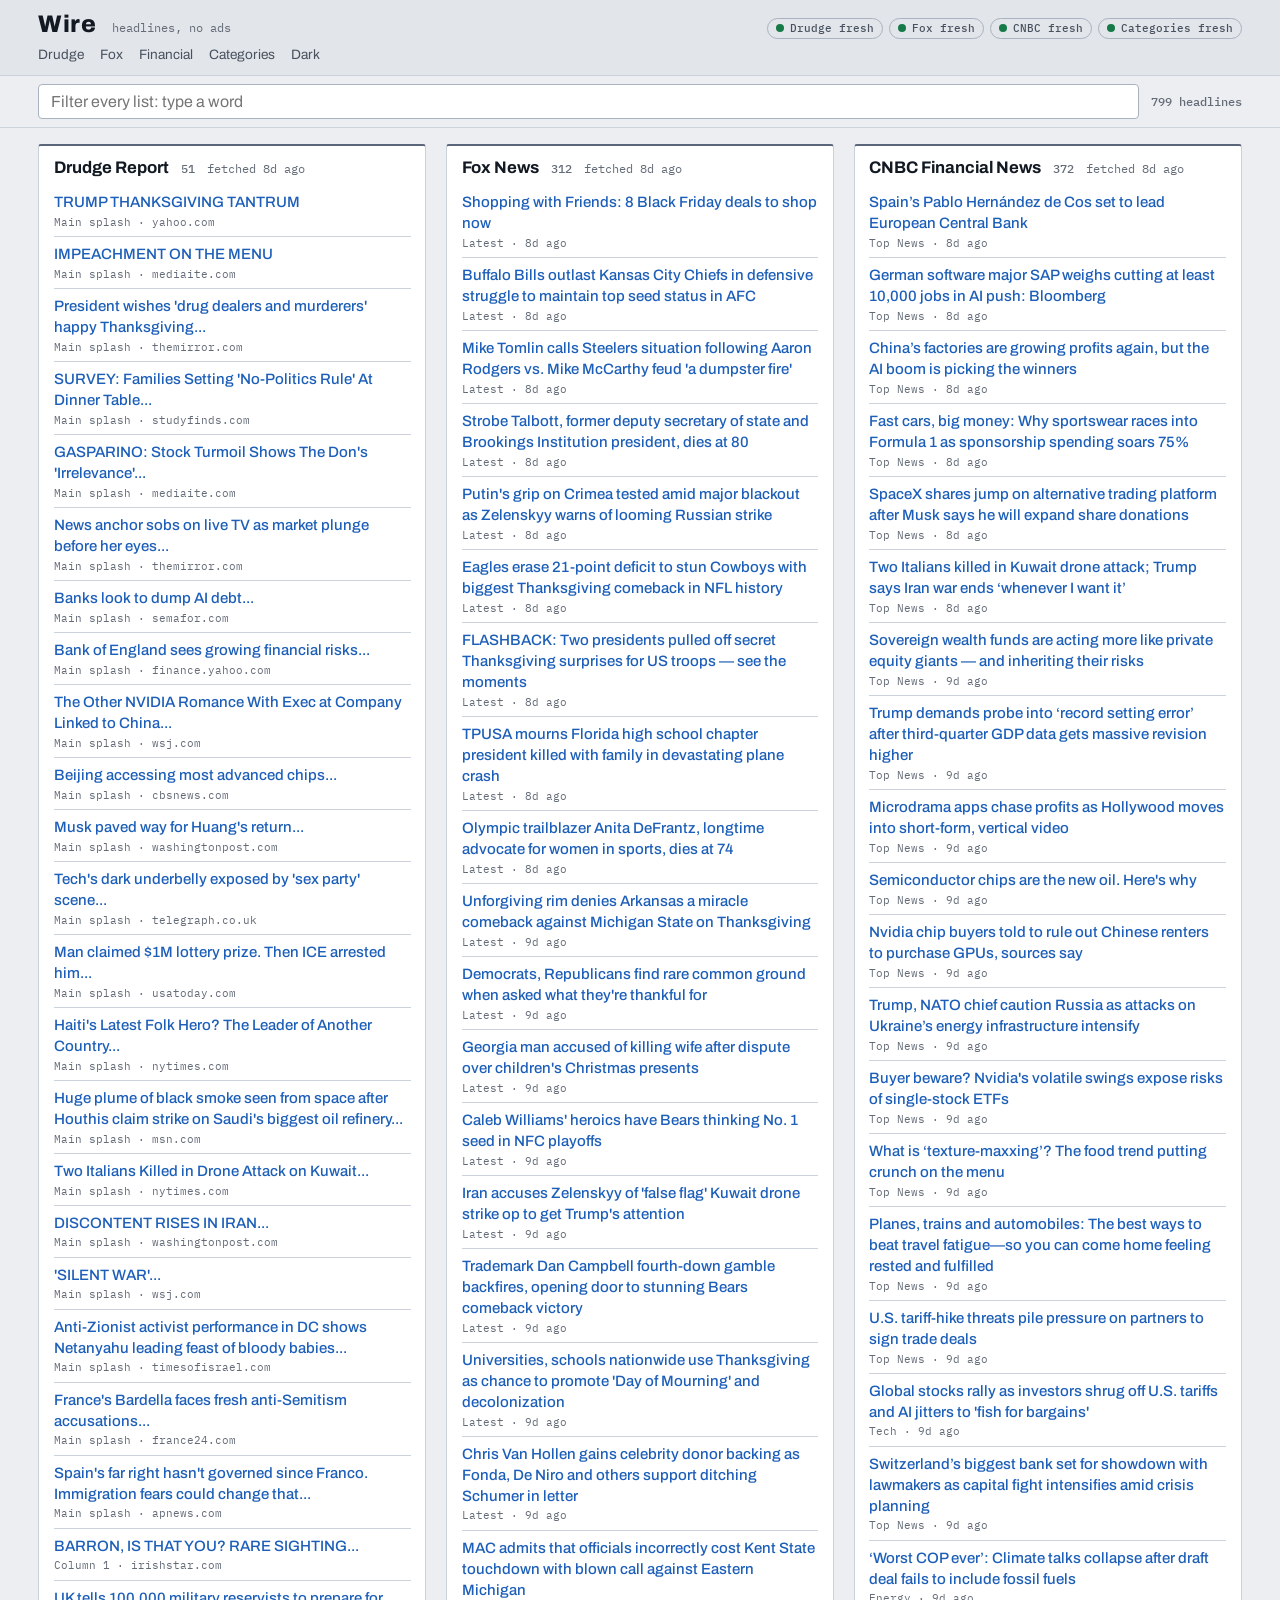
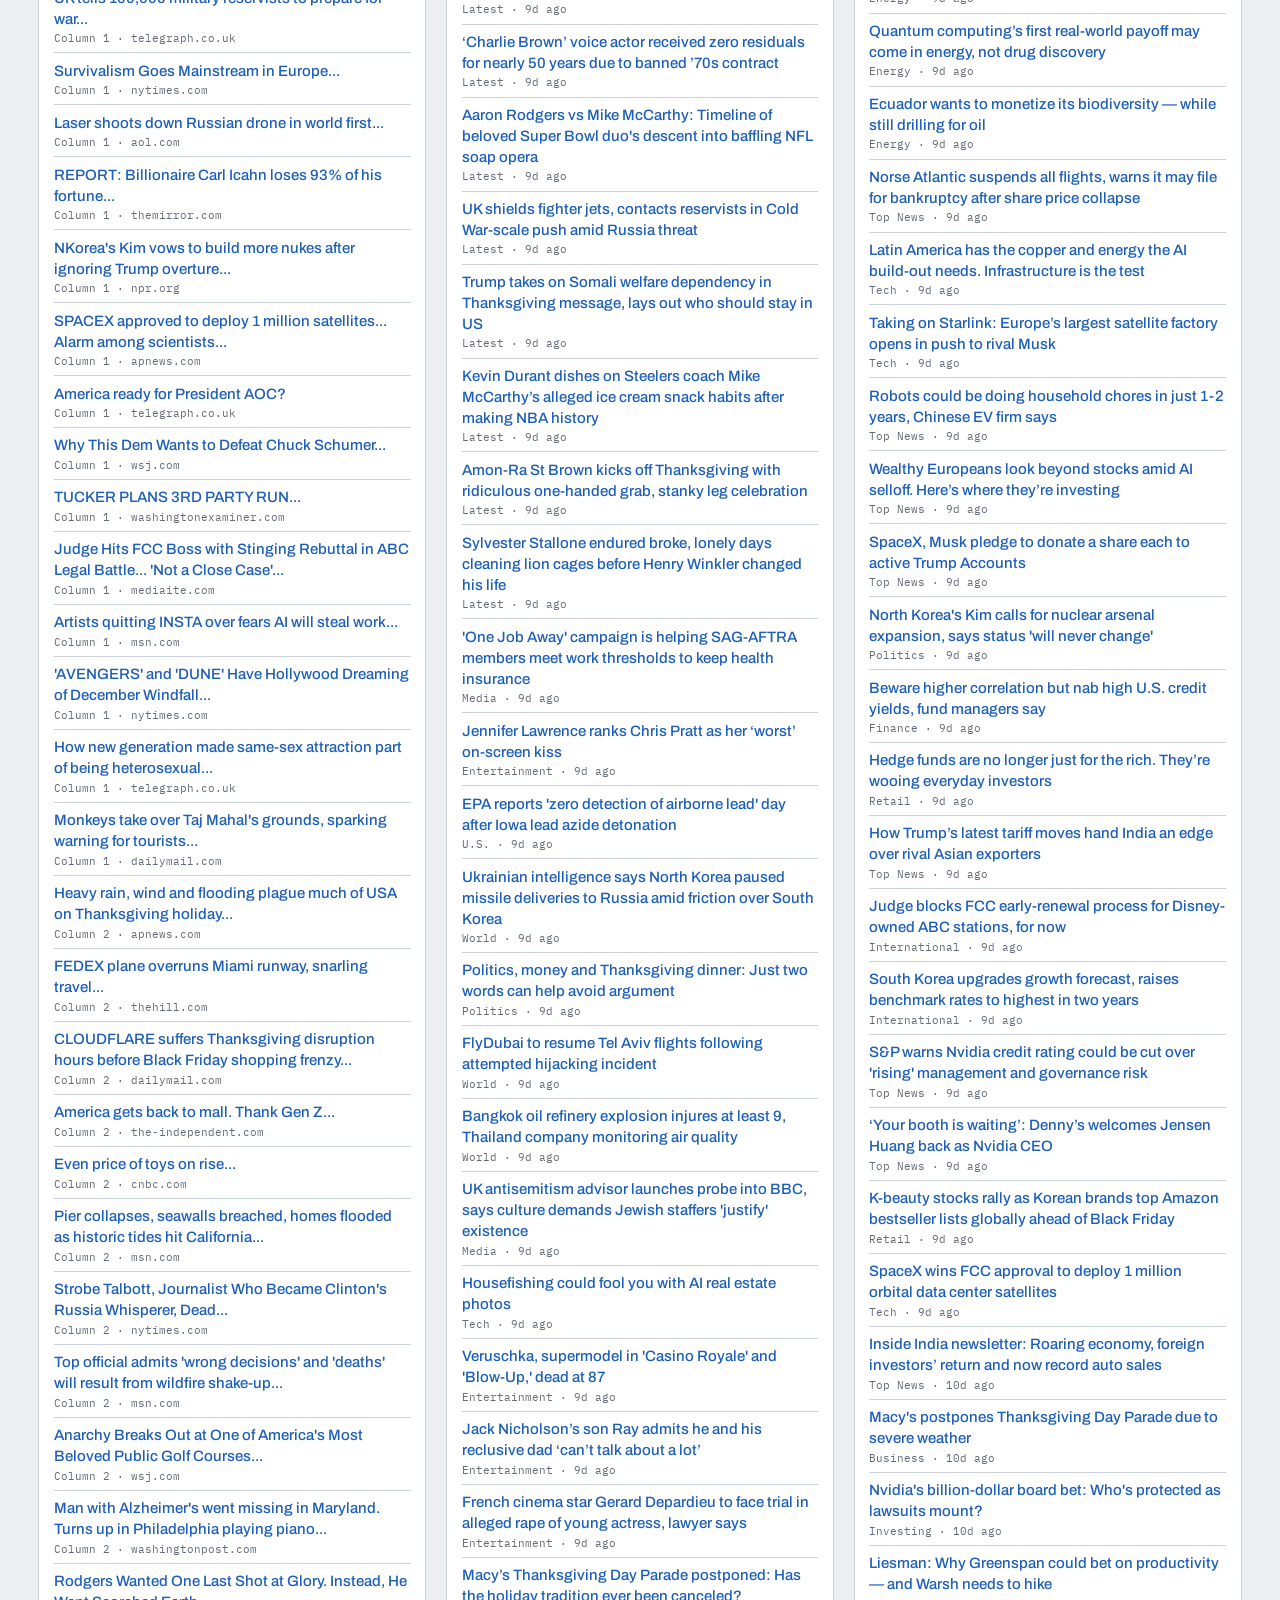
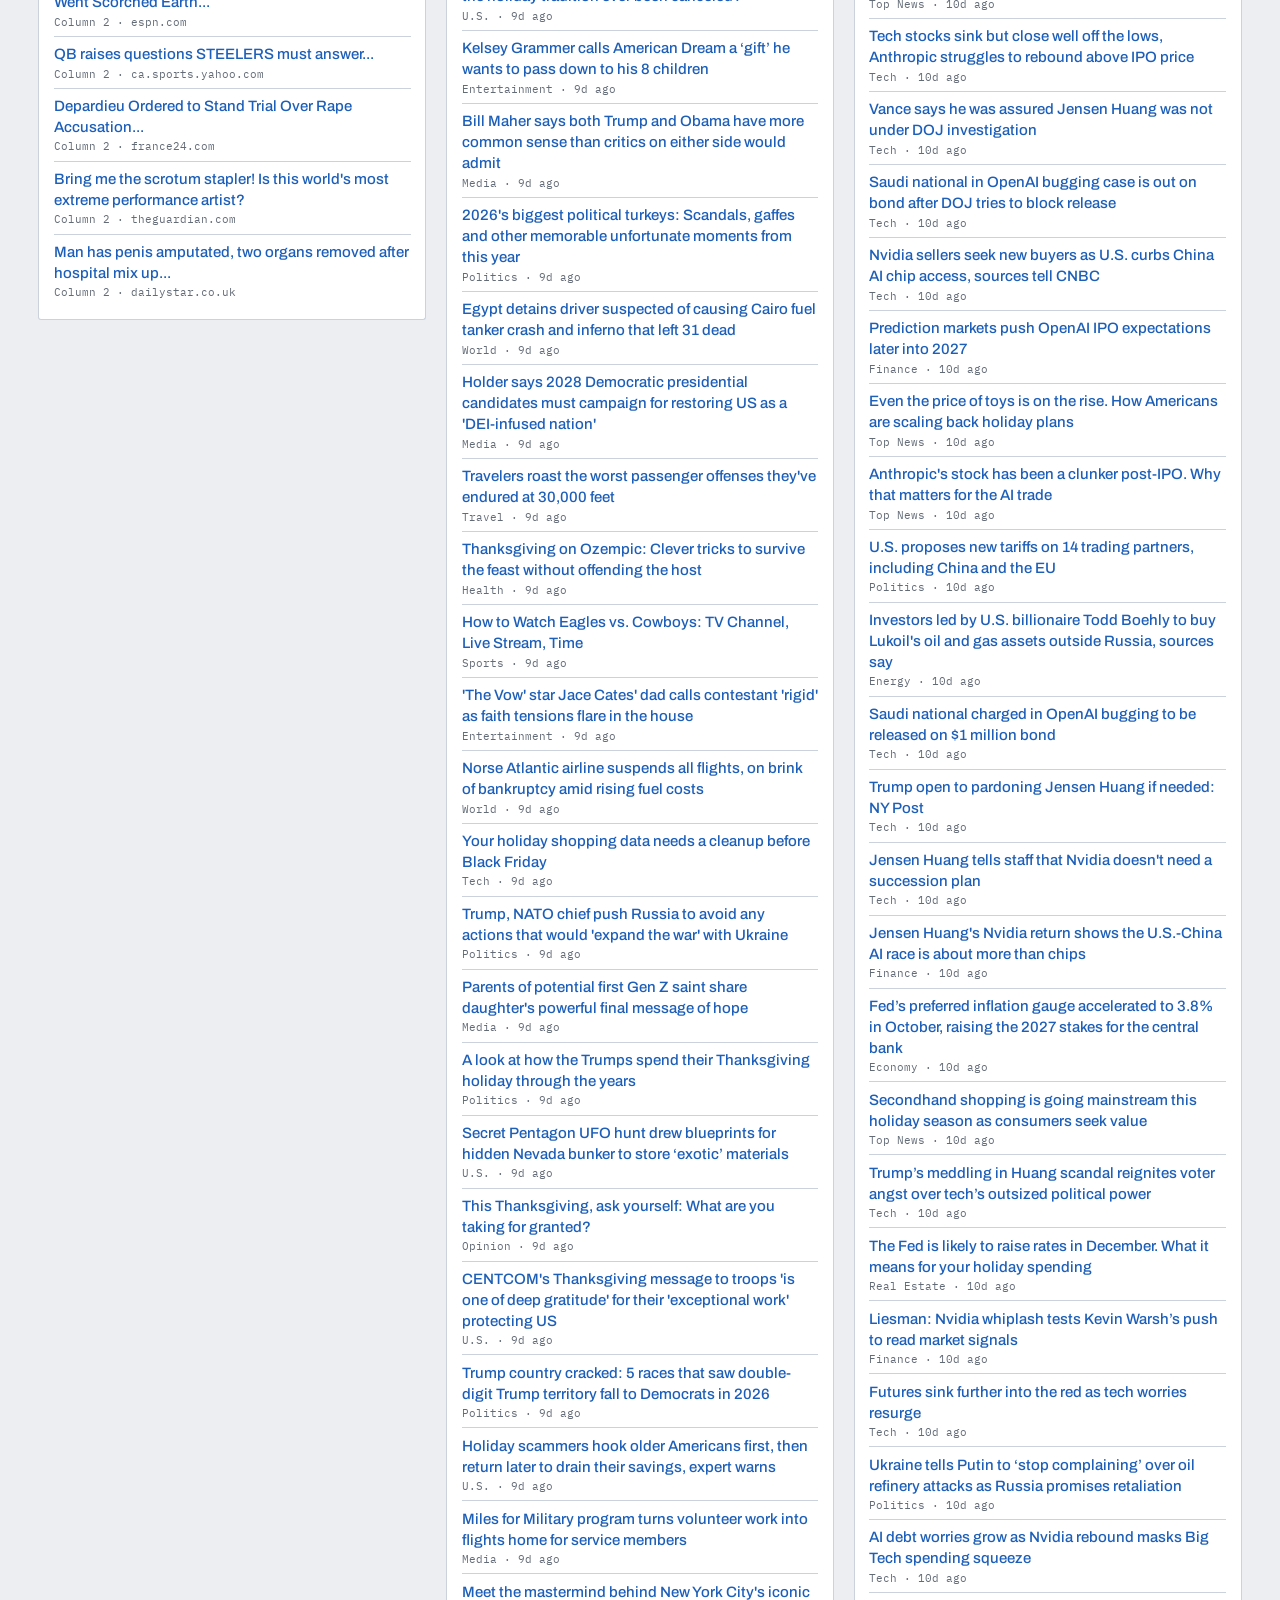
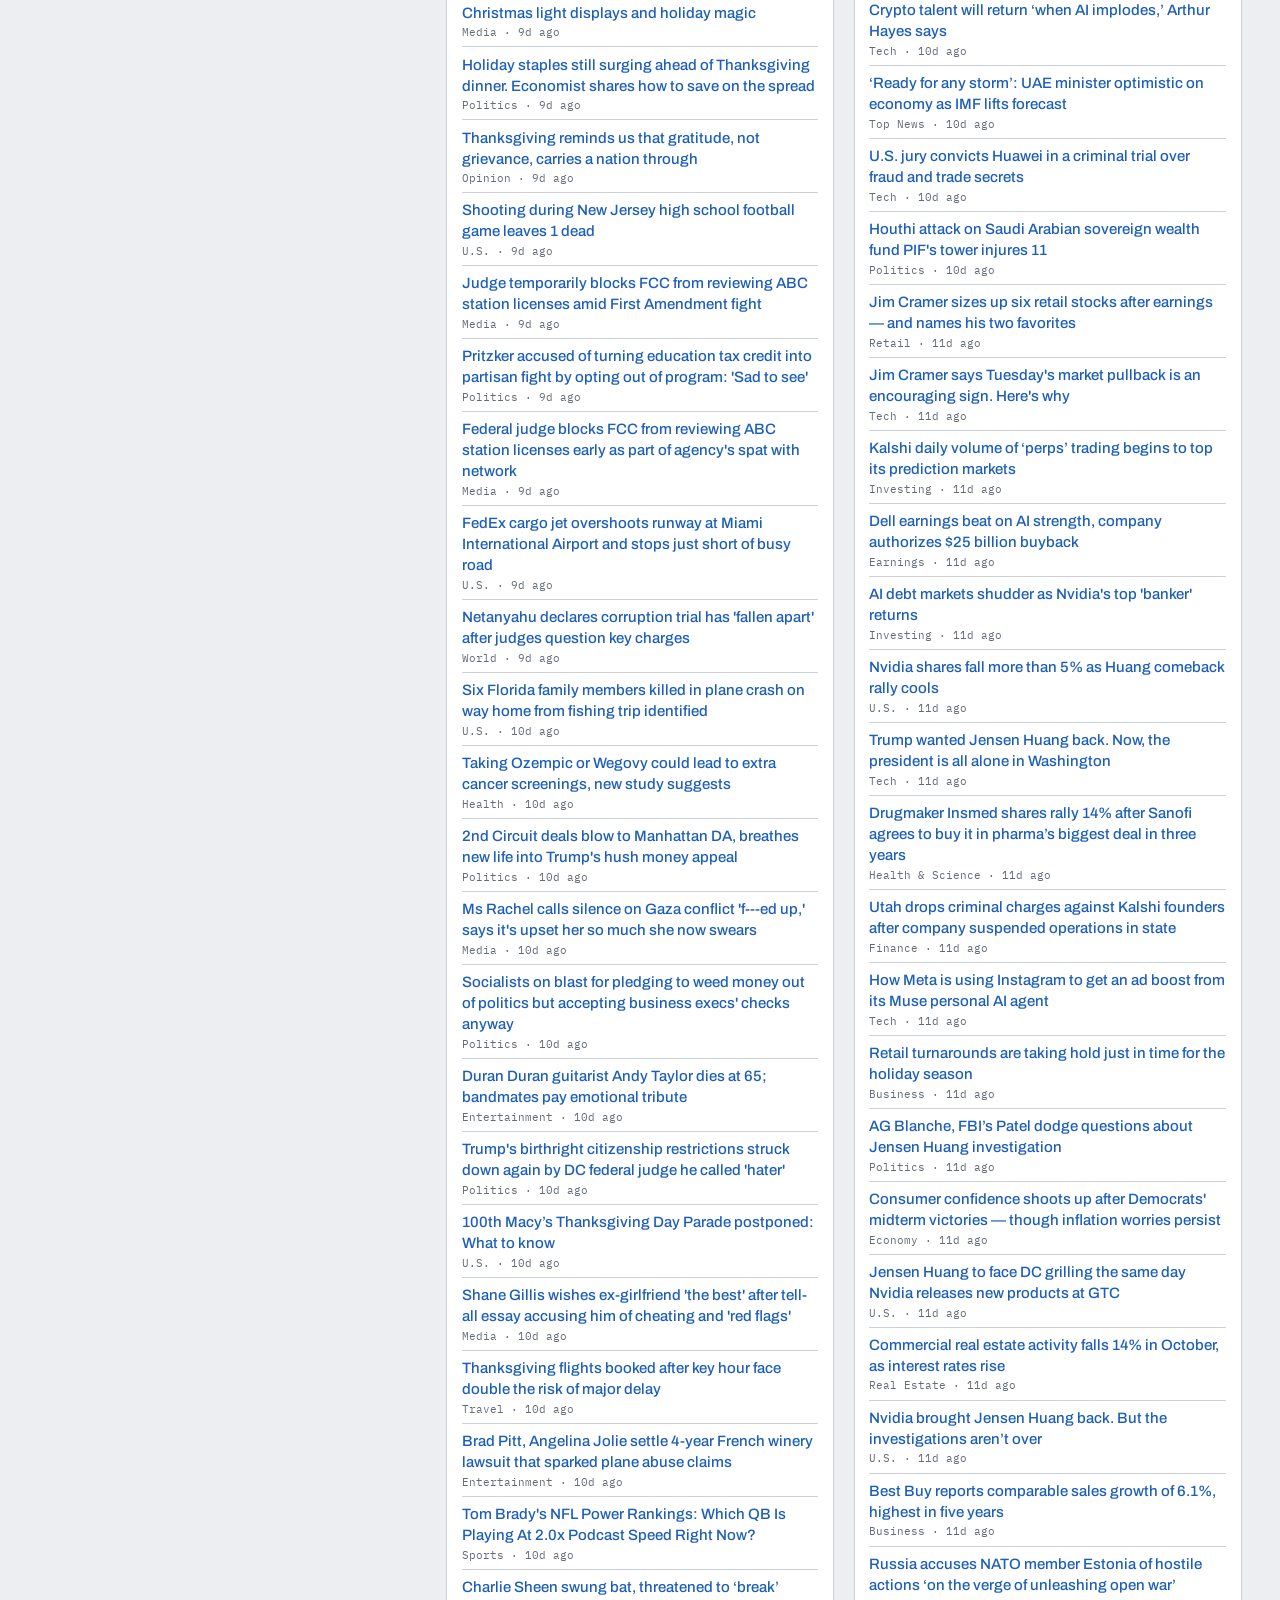
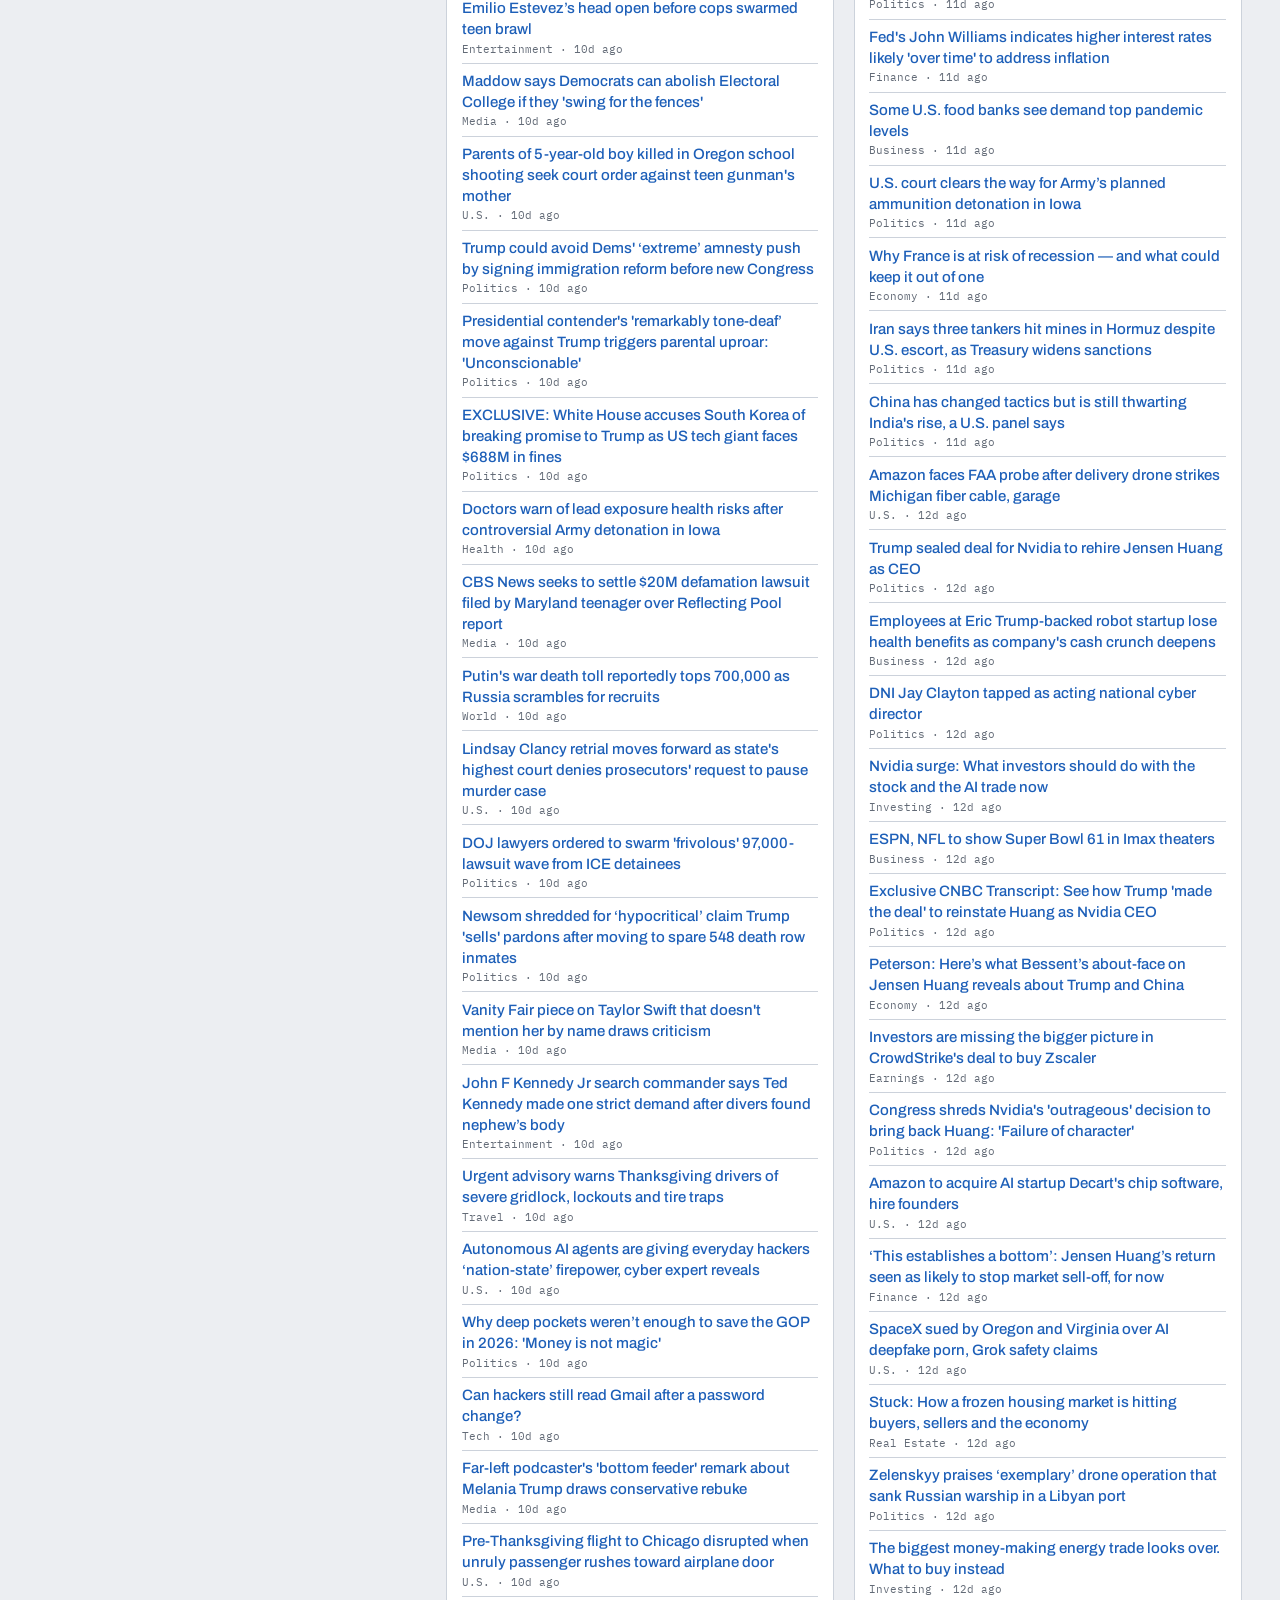
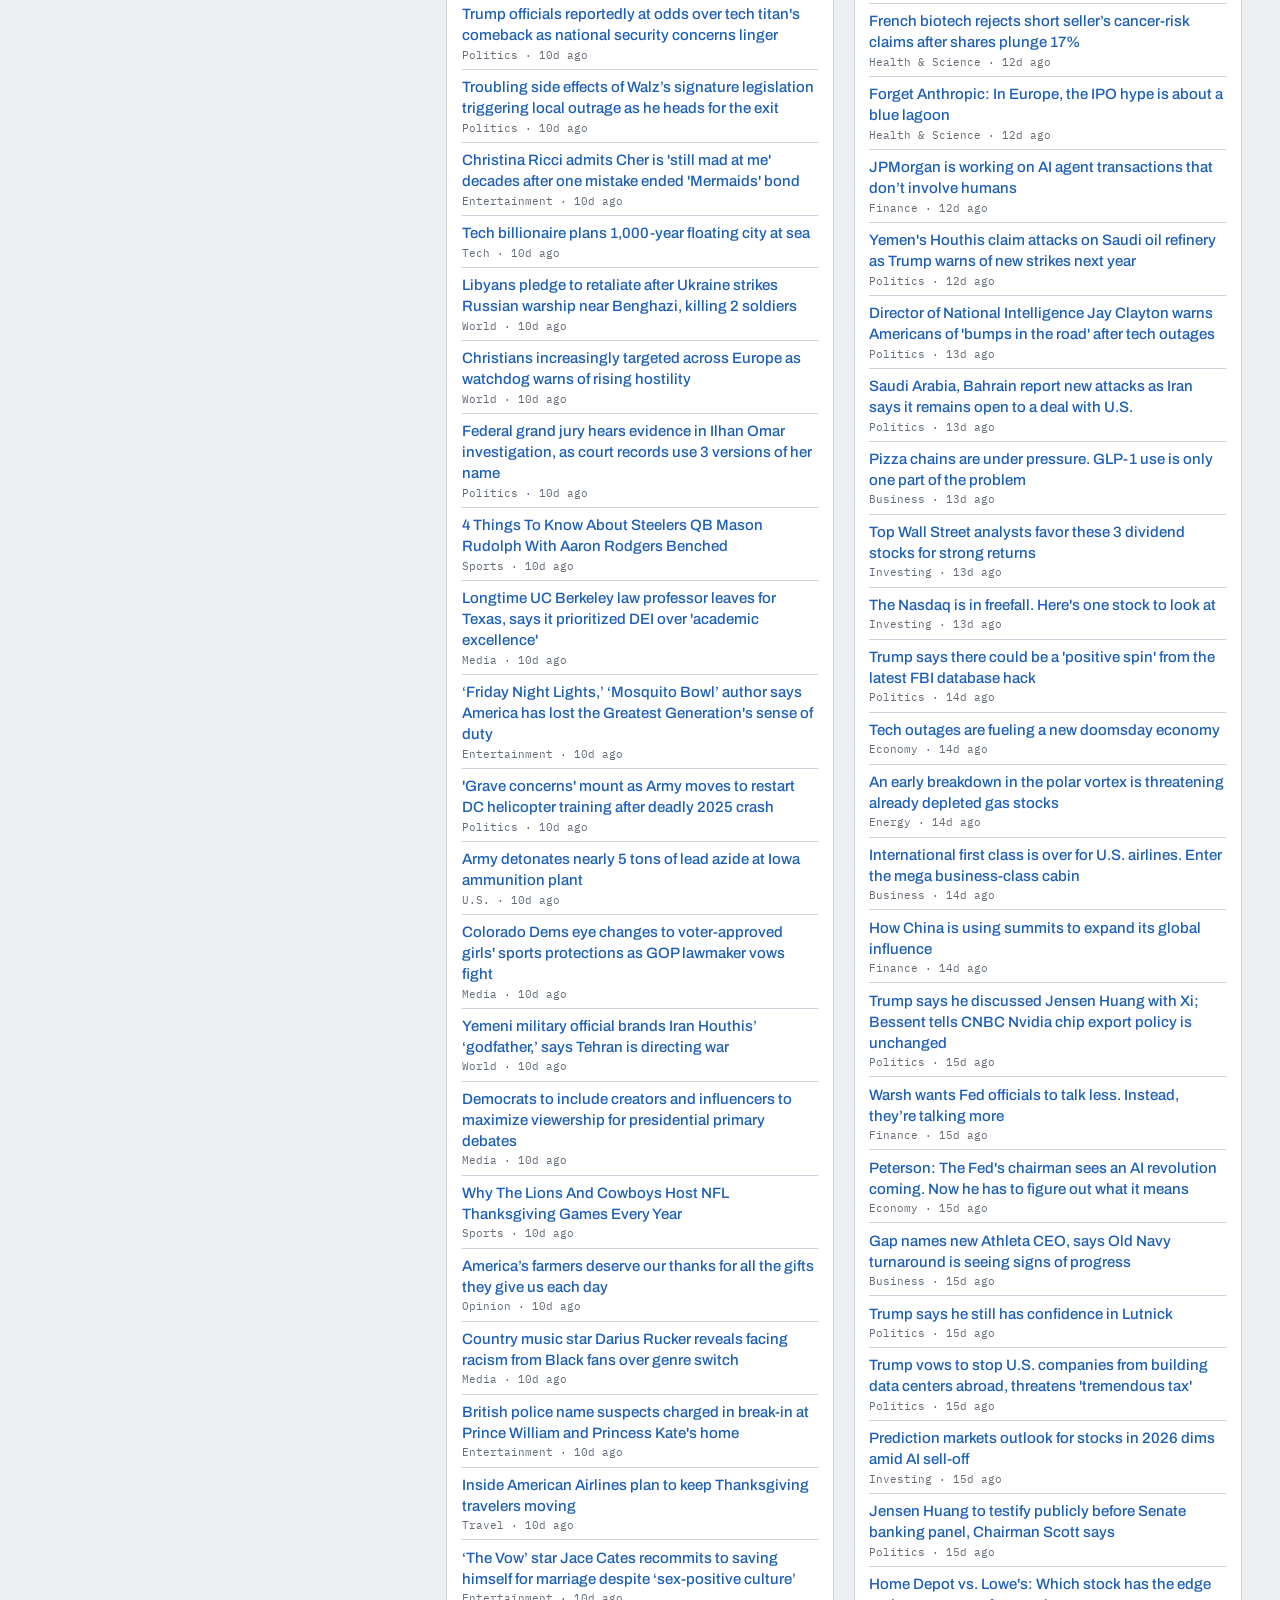
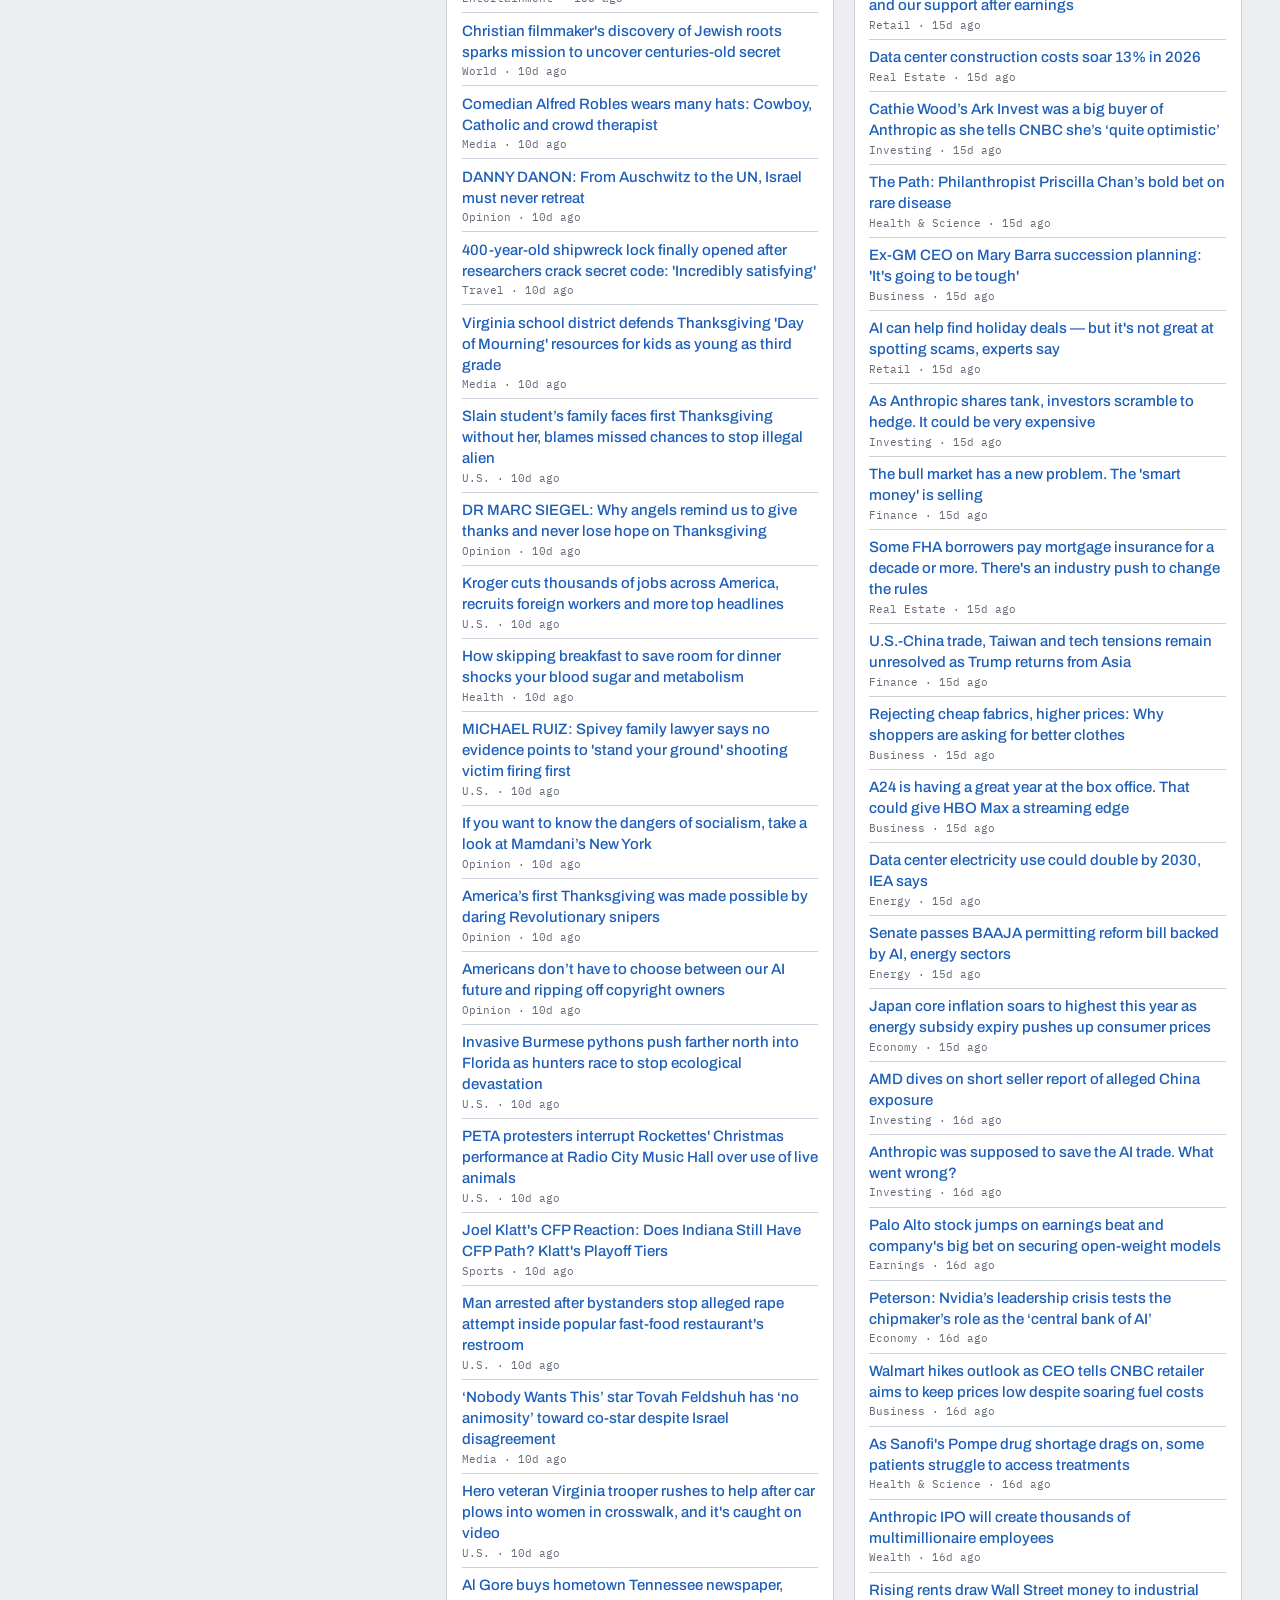
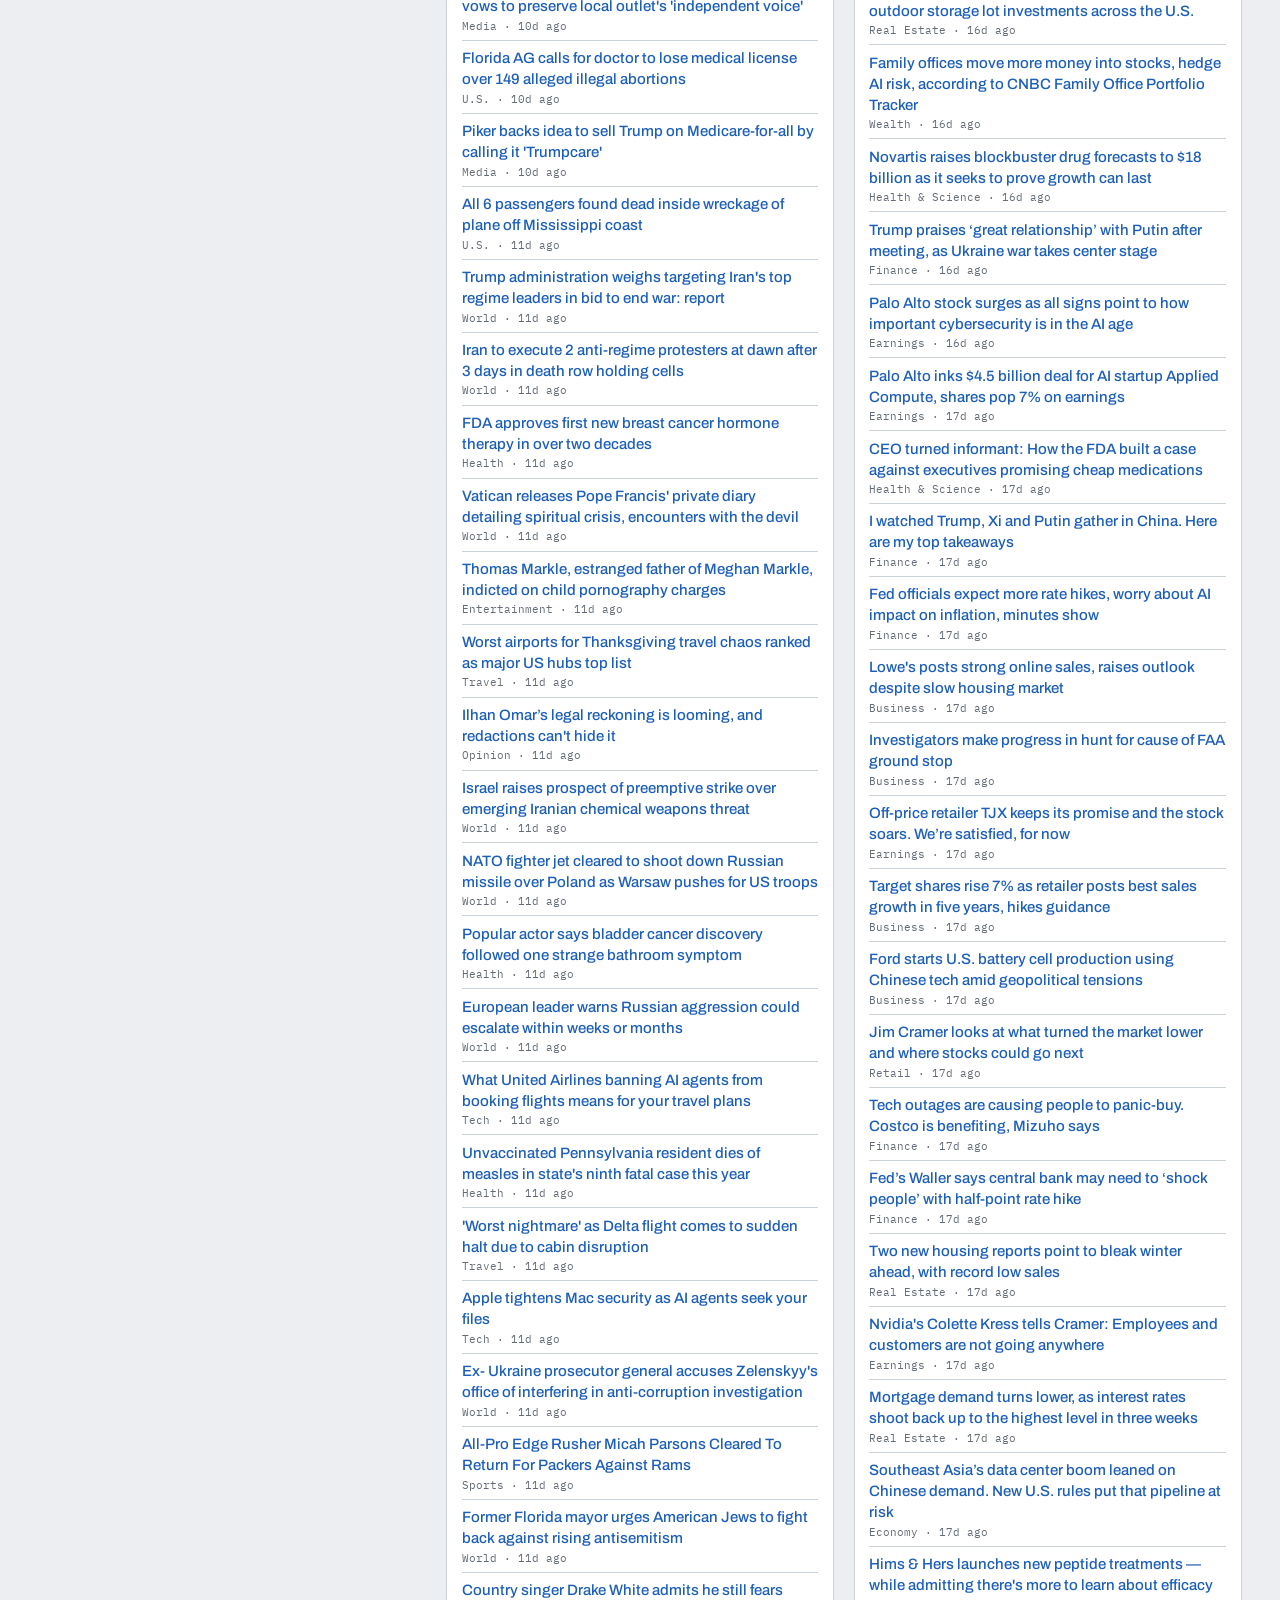
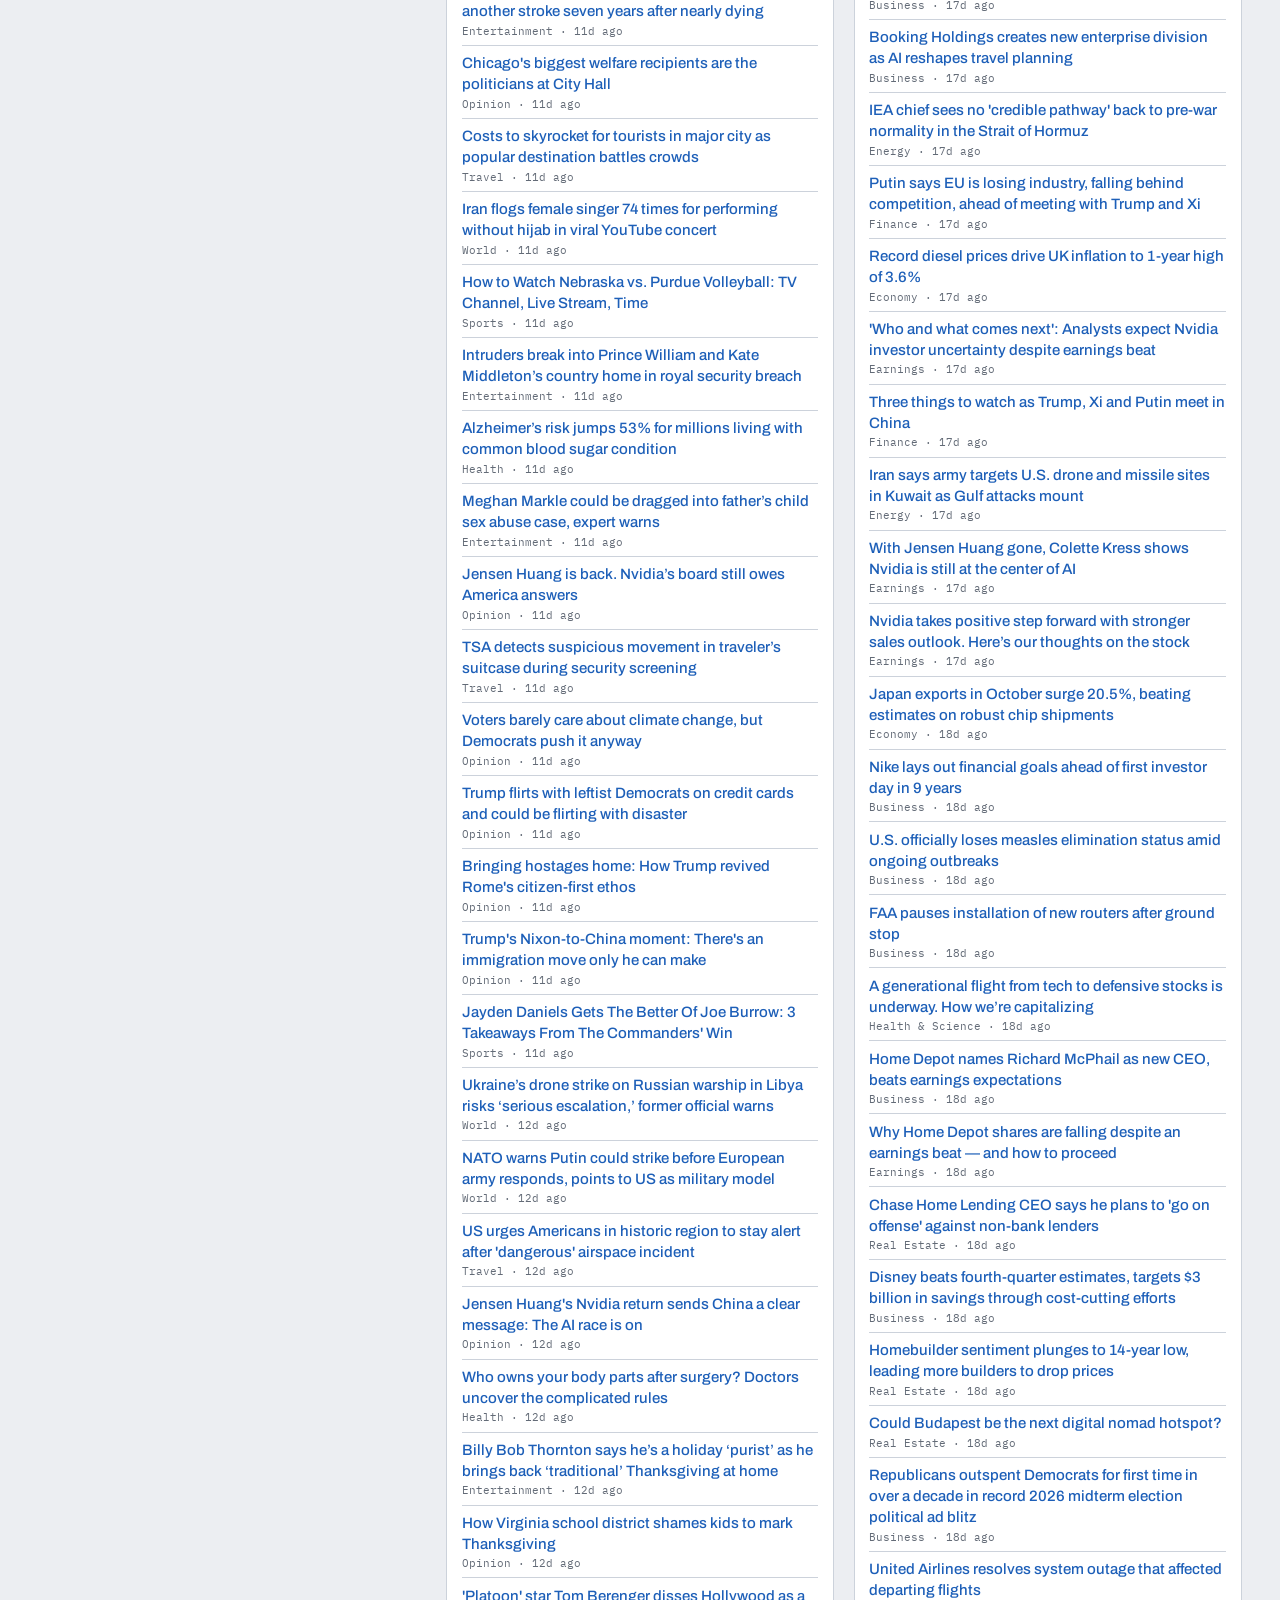
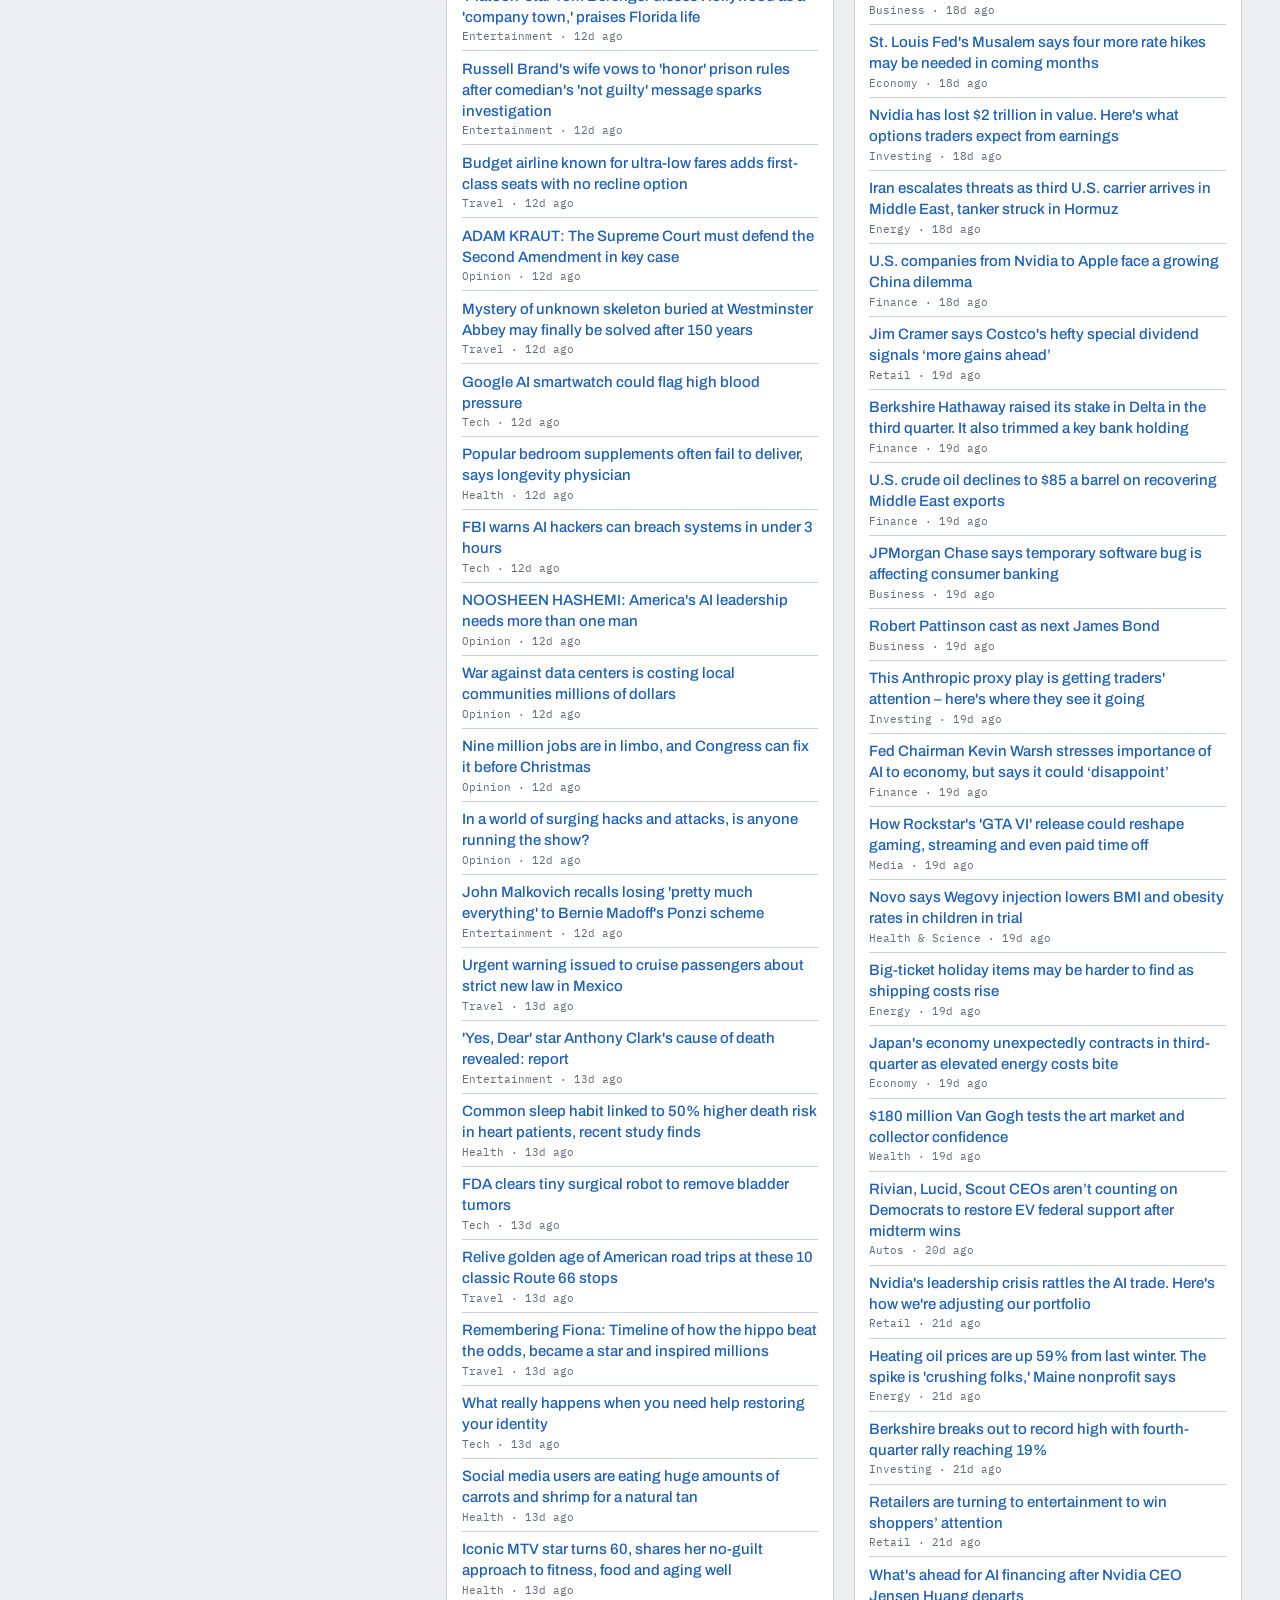
==== commit b0de8ec6: "chore: refresh 2026-11-27 07:07 UTC" ====
--- a/docs/index.html
+++ b/docs/index.html
@@ -140,7 +140,7 @@
 .foot { padding: 1rem var(--gutter) 2rem; color: var(--ink-muted); font: 400 0.75rem var(--mono); }
 </style>
 <link rel="stylesheet" href="https://gcicc.github.io/suite/network.css">
-<script src="https://gcicc.github.io/suite/network.js" data-section="newsscraper" data-built="2026-11-26 22:50:41+00:00 UTC" data-next="every 2h" defer></script>
+<script src="https://gcicc.github.io/suite/network.js" data-section="newsscraper" data-built="2026-11-27 07:07:55+00:00 UTC" data-next="every 2h" defer></script>
 </head>
 <body>
 
@@ -172,9 +172,9 @@
   <section id="categories" class="src wide"></section>
 </main>
 
-<footer class="foot">Links and headline text only. Each headline opens at its publisher. Page built 2026-11-26 22:50:41+00:00 UTC.</footer>
-
-<script id="payload" type="application/json">{"meta":{"generated":"2026-11-26T22:50:41+00:00","version":"0.1.0"},"sources":{"drudge":{"label":"Drudge Report","failed_feeds":{},"items":[{"f":"Main splash","p":null,"s":"yahoo.com","t":"TRUMP'S THANKSGIVING MELTDOWN","u":"https://www.yahoo.com/news/politics/articles/sleepless-trump-80-unravels-seething-092152684.html"},{"f":"Main splash","p":null,"s":"mediaite.com","t":"IMPEACHMENT ON THE MENU","u":"https://www.mediaite.com/politics/trump/nate-silver-predicts-trump-could-absolutely-be-impeached-and-removed-from-office-entirely-reasonable/"},{"f":"Main splash","p":null,"s":"themirror.com","t":"President wishes 'drug dealers and murderers' happy Thanksgiving...","u":"https://www.themirror.com/news/politics/breaking-donald-trump-wishes-drug-2122764"},{"f":"Main splash","p":null,"s":"studyfinds.com","t":"SURVEY: Families Setting 'No-Politics Rule' At Dinner Table...","u":"https://studyfinds.com/quarter-thanksgiving-hosts-no-politics-rule/"},{"f":"Main splash","p":null,"s":"mediaite.com","t":"GASPARINO: Stock Turmoil Shows The Don's 'Irrelevance'...","u":"https://www.mediaite.com/media/news/foxs-gasparino-warns-stock-market-turmoil-shows-trumps-sudden-irrelevance/"},{"f":"Main splash","p":null,"s":"themirror.com","t":"News anchor sobs on live TV as market plunge before her eyes...","u":"https://www.themirror.com/entertainment/news-anchor-cries-stock-market-2122527"},{"f":"Main splash","p":null,"s":"semafor.com","t":"Banks look to dump AI debt...","u":"https://www.semafor.com/article/11/26/2026/banks-look-to-dump-ai-debt"},{"f":"Main splash","p":null,"s":"finance.yahoo.com","t":"Bank of England sees growing financial risks...","u":"https://finance.yahoo.com/economy/policy/articles/bank-england-sees-growing-financial-153906001.html"},{"f":"Main splash","p":null,"s":"wsj.com","t":"The Other NVIDIA Romance With Exec at Company Linked to China...","u":"https://www.wsj.com/finance/stocks/nvidia-china-executive-affair-jay-puri-cenly-chen-a42d733b"},{"f":"Main splash","p":null,"s":"cbsnews.com","t":"Beijing accessing most advanced chips...","u":"https://www.cbsnews.com/news/nvidia-china-ai-chips-computing-sales/"},{"f":"Main splash","p":null,"s":"washingtonpost.com","t":"Musk paved way for Huang's return...","u":"https://www.washingtonpost.com/technology/2026/11/26/how-elon-musk-paved-way-jensen-huangs-return/"},{"f":"Main splash","p":null,"s":"telegraph.co.uk","t":"Tech's dark underbelly exposed by 'sex party' scene...","u":"https://www.telegraph.co.uk/business/2026/11/26/ais-dark-underbelly-exposed-by-sex-party-scene/"},{"f":"Main splash","p":null,"s":"usatoday.com","t":"Man claimed $1M lottery prize. Then ICE arrested him...","u":"https://www.usatoday.com/story/news/nation/2026/11/25/92965273007/"},{"f":"Main splash","p":null,"s":"nytimes.com","t":"Haiti's Latest Folk Hero? The Leader of Another Country...","u":"https://www.nytimes.com/2026/11/26/world/americas/nayib-bukele-salvador-haiti.html?unlocked_article_code=1.TVE.gTaK.nXuHZOhT72f6&smid=url-share"},{"f":"Main splash","p":null,"s":"msn.com","t":"Huge plume of black smoke seen from space after Houthis claim strike on Saudi's biggest oil refinery...","u":"https://www.msn.com/en-us/news/other/ar-AA2ihoJK"},{"f":"Main splash","p":null,"s":"nytimes.com","t":"Two Italians Killed in Drone Attack on Kuwait...","u":"https://www.nytimes.com/2026/11/26/world/middleeast/italians-killed-iran-drone-attack-kuwait.html?unlocked_article_code=1.TVE.2tY2.v4yA2Bwt3AYd&smid=url-share"},{"f":"Main splash","p":null,"s":"washingtonpost.com","t":"DISCONTENT RISES IN IRAN...","u":"https://www.washingtonpost.com/world/2026/11/26/tehran-imposes-austerity-under-us-pressure-iranians-frustrations-grow/"},{"f":"Main splash","p":null,"s":"wsj.com","t":"'SILENT WAR'...","u":"https://www.wsj.com/world/middle-east/a-silent-war-grips-iran-as-its-economy-strains-under-u-s-blockade-36bfa5d4"},{"f":"Main splash","p":null,"s":"timesofisrael.com","t":"Anti-Zionist activist performance in DC shows Netanyahu leading feast of bloody babies...","u":"https://www.timesofisrael.com/liveblog_entry/anti-zionist-activist-performance-in-dc-shows-netanyahu-leading-feast-of-bloody-babies/"},{"f":"Main splash","p":null,"s":"france24.com","t":"France's Bardella faces fresh anti-Semitism accusations...","u":"https://www.france24.com/en/tv-shows/press-review/20261126-french-media-publish-fresh-claims-of-far-right-leader-bardella-s-anti-semitic-torrent"},{"f":"Main splash","p":null,"s":"apnews.com","t":"Spain's far right hasn't governed since Franco. Immigration fears could change that...","u":"https://apnews.com/cb1d921d60bbcdb5b11ec2056f9050a7"},{"f":"Column 1","p":null,"s":"irishstar.com","t":"BARRON, IS THAT YOU? RARE SIGHTING...","u":"https://www.irishstar.com/news/politics/barron-trump-spotted-white-house-37915860"},{"f":"Column 1","p":null,"s":"telegraph.co.uk","t":"UK tells 100,000 military reservists to prepare for war...","u":"https://www.telegraph.co.uk/news/2026/11/26/mod-prepares-veterans-to-be-called-up-for-war/"},{"f":"Column 1","p":null,"s":"nytimes.com","t":"Survivalism Goes Mainstream in Europe...","u":"https://www.nytimes.com/2026/11/26/world/europe/europe-preppers-survivalists-cyberattacks-threats.html?unlocked_article_code=1.TVE.8-hO.oZ29JV_VzxfA&smid=url-share"},{"f":"Column 1","p":null,"s":"aol.com","t":"Laser shoots down Russian drone in world first...","u":"https://www.aol.com/articles/laser-shoots-down-russian-drone-125022000.html"},{"f":"Column 1","p":null,"s":"themirror.com","t":"REPORT: Billionaire Carl Icahn loses 93% of his fortune...","u":"https://www.themirror.com/news/us-news/billionaire-carl-icahn-loses-93-2122732"},{"f":"Column 1","p":null,"s":"npr.org","t":"NKorea's Kim vows to build more nukes after ignoring Trump overture...","u":"https://www.npr.org/g-s1-155955"},{"f":"Column 1","p":null,"s":"apnews.com","t":"SPACEX approved to deploy 1 million satellites... Alarm among scientists...","u":"https://apnews.com/b9897fe06f851ffaf92fd304ae69075c"},{"f":"Column 1","p":null,"s":"telegraph.co.uk","t":"America ready for President AOC?","u":"https://www.telegraph.co.uk/us/politics/2026/11/26/is-america-ready-for-president-aoc/"},{"f":"Column 1","p":null,"s":"wsj.com","t":"Why This Dem Wants to Defeat Chuck Schumer...","u":"https://www.wsj.com/politics/policy/why-this-democrat-wants-to-defeat-chuck-schumer-b8e6b05c"},{"f":"Column 1","p":null,"s":"washingtonexaminer.com","t":"TUCKER PLANS 3RD PARTY RUN...","u":"https://www.washingtonexaminer.com/news/4813509"},{"f":"Column 1","p":null,"s":"mediaite.com","t":"Judge Hits FCC Boss with Stinging Rebuttal in ABC Legal Battle... 'Not a Close Case'...","u":"https://www.mediaite.com/media/news/judge-hits-fcc-boss-with-stinging-rebuttal-in-abc-legal-battle-not-a-close-case/"},{"f":"Column 1","p":null,"s":"msn.com","t":"Artists quitting INSTA over fears AI will steal work...","u":"https://www.msn.com/en-us/entertainment/general/ar-AA2igJGq"},{"f":"Column 1","p":null,"s":"nytimes.com","t":"'AVENGERS' and 'DUNE' Have Hollywood Dreaming of December Windfall...","u":"https://www.nytimes.com/2026/11/26/business/media/avengers-infinity-vision-dune.html?unlocked_article_code=1.TVE.qQ3r.00V0hC9u-YLb&smid=url-share"},{"f":"Column 1","p":null,"s":"telegraph.co.uk","t":"How new generation made same-sex attraction part of being heterosexual...","u":"https://www.telegraph.co.uk/news/2026/11/26/being-straight-changing-beyond-recognition/"},{"f":"Column 1","p":null,"s":"dailymail.com","t":"Monkeys take over Taj Mahal's grounds, sparking warning for tourists...","u":"https://www.dailymail.com/news/article-16324417"},{"f":"Column 2","p":null,"s":"apnews.com","t":"Heavy rain, wind and flooding plague much of USA on Thanksgiving holiday...","u":"https://apnews.com/e8bc9bc454c933dacffe89b1139c4d3c"},{"f":"Column 2","p":null,"s":"thehill.com","t":"FEDEX plane overruns Miami runway, snarling travel...","u":"https://thehill.com/policy/6244509"},{"f":"Column 2","p":null,"s":"dailymail.com","t":"CLOUDFLARE suffers Thanksgiving disruption hours before Black Friday shopping frenzy...","u":"https://www.dailymail.com/sciencetech/article-16324879"},{"f":"Column 2","p":null,"s":"the-independent.com","t":"America gets back to mall. Thank Gen Z...","u":"https://www.the-independent.com/b3088955.html"},{"f":"Column 2","p":null,"s":"cnbc.com","t":"Even price of toys on rise...","u":"https://www.cnbc.com/2026/11/25/holiday-inflation-thanksgiving-travel-food-gifts.html"},{"f":"Column 2","p":null,"s":"msn.com","t":"Pier collapses, seawalls breached, homes flooded as historic tides hit California...","u":"https://www.msn.com/en-us/weather/general/ar-AA2ieHPk"},{"f":"Column 2","p":null,"s":"nytimes.com","t":"Strobe Talbott, Journalist Who Became Clinton's Russia Whisperer, Dead...","u":"https://www.nytimes.com/2026/11/26/us/politics/strobe-talbott-dead.html?unlocked_article_code=1.TVE.dvHn.hKmE2yYzPfto&smid=url-share"},{"f":"Column 2","p":null,"s":"msn.com","t":"Top official admits 'wrong decisions' and 'deaths' will result from wildfire shake-up...","u":"https://www.msn.com/en-us/money/general/ar-AA2igEi8"},{"f":"Column 2","p":null,"s":"wsj.com","t":"Anarchy Breaks Out at One of America's Most Beloved Public Golf Courses...","u":"https://www.wsj.com/lifestyle/east-potomac-golf-course-trump-renovation-e8920d92"},{"f":"Column 2","p":null,"s":"washingtonpost.com","t":"Man with Alzheimer's went missing in Maryland. Turns up in Philadelphia playing piano...","u":"https://www.washingtonpost.com/dc-md-va/2026/11/26/missing-maryland-man-with-alzheimers-shows-up-philadelphia-plays-piano"},{"f":"Column 2","p":null,"s":"espn.com","t":"Rodgers Wanted One Last Shot at Glory. Instead, He Went Scorched Earth...","u":"https://www.espn.com/nfl/story/_/id/50595660/"},{"f":"Column 2","p":null,"s":"ca.sports.yahoo.com","t":"QB raises questions STEELERS must answer...","u":"https://ca.sports.yahoo.com/news/aaron-rodgers-qb-raises-questions-013326403.html"},{"f":"Column 2","p":null,"s":"france24.com","t":"Depardieu Ordered to Stand Trial Over Rape Accusation...","u":"https://www.france24.com/en/france/20261126-french-actor-g%C3%A9rard-depardieu-to-face-trial-for-rape-his-lawyer-says"},{"f":"Column 2","p":null,"s":"theguardian.com","t":"Bring me the scrotum stapler! Is this world's most extreme performance artist?","u":"https://www.theguardian.com/artanddesign/2026/nov/26/ron-athey-extreme-performance-artist-scrotum-stapler"},{"f":"Column 2","p":null,"s":"dailystar.co.uk","t":"Man has penis amputated, two organs removed after hospital mix up...","u":"https://www.dailystar.co.uk/news/latest-news/man-penis-amputated-two-organs-37918939"}]},"fox":{"label":"Fox News","failed_feeds":{},"items":[{"f":"Latest","p":"2026-11-26T22:34:56+00:00","s":null,"t":"Chris Van Hollen gains celebrity donor backing as Fonda, De Niro and more support ditching Schumer in letter","u":"https://www.foxnews.com/media/chris-van-hollen-gains-celebrity-donor-backing-fonda-deniro-support-ditching-schumer-letter"},{"f":"Latest","p":"2026-11-26T22:06:05+00:00","s":null,"t":"MAC admits that officials incorrectly cost Kent State touchdown with blown call against Eastern Michigan","u":"https://www.foxnews.com/outkick-sports/mac-admits-officials-incorrectly-cost-kent-state-touchdown-blown-call-against-eastern-michigan"},{"f":"Latest","p":"2026-11-26T22:00:42+00:00","s":null,"t":"\u2018Charlie Brown\u2019 voice actor received zero residuals for nearly 50 years due to banned \u201970s contract","u":"https://www.foxnews.com/entertainment/charlie-brown-voice-actor-received-zero-residuals-nearly-50-years-due-banned-70s-contract"},{"f":"Latest","p":"2026-11-26T21:49:36+00:00","s":null,"t":"Aaron Rodgers vs Mike McCarthy: Timeline of beloved Super Bowl duo's descent into baffling NFL soap opera","u":"https://www.foxnews.com/outkick-sports/aaron-rodgers-vs-mike-mccarthy-timeline-beloved-super-bowl-duo-descent-baffling-nfl-soap-opera"},{"f":"Latest","p":"2026-11-26T21:14:20+00:00","s":null,"t":"UK shields fighter jets, contacts reservists in Cold War-scale push amid Russia threat","u":"https://www.foxnews.com/world/uk-shields-fighter-jets-contacts-reservists-cold-war-scale-push-amid-russia-threat"},{"f":"Latest","p":"2026-11-26T20:58:30+00:00","s":null,"t":"Trump takes on Somali welfare dependency in Thanksgiving message, lays out who should stay in US","u":"https://www.foxnews.com/politics/trump-takes-somali-welfare-dependency-thanksgiving-message-lays-who-should-stay-us"},{"f":"Latest","p":"2026-11-26T20:21:29+00:00","s":null,"t":"Kevin Durant dishes on Steelers coach Mike McCarthy\u2019s alleged ice cream snack habits after making NBA history","u":"https://www.foxnews.com/outkick-sports/kevin-durant-dishes-steelers-coach-mike-mccarthy-alleged-ice-cream-snack-habits-making-nba-history"},{"f":"Latest","p":"2026-11-26T20:11:04+00:00","s":null,"t":"Amon-Ra St Brown kicks off Thanksgiving with ridiculous one-handed grab, stanky leg celebration","u":"https://www.foxnews.com/outkick-sports/amon-ra-st-brown-kicks-off-thanksgiving-ridiculous-one-handed-grab-stanky-leg-celebration"},{"f":"Latest","p":"2026-11-26T20:00:45+00:00","s":null,"t":"Sylvester Stallone endured broke, lonely days cleaning lion cages before Henry Winkler changed his life","u":"https://www.foxnews.com/entertainment/sylvester-stallone-endured-broke-lonely-days-cleaning-lion-cages-henry-winkler-changed-life"},{"f":"Latest","p":"2026-11-26T20:00:29+00:00","s":null,"t":"'One Job Away' campaign is helping SAG-AFTRA members meet work thresholds to keep health insurance","u":"https://www.foxnews.com/media/one-job-away-campaign-helping-sag-aftra-members-meet-work-thresholds-keep-health-insurance"},{"f":"Latest","p":"2026-11-26T19:29:40+00:00","s":null,"t":"Jennifer Lawrence ranks Chris Pratt as her \u2018worst\u2019 on-screen kiss","u":"https://www.foxnews.com/entertainment/jennifer-lawrence-ranks-chris-pratt-worst-on-screen-kiss"},{"f":"Latest","p":"2026-11-26T19:20:16+00:00","s":null,"t":"EPA reports 'zero detection of airborne lead' day after Iowa lead azide detonation","u":"https://www.foxnews.com/us/epa-reports-zero-detection-airborne-lead-day-after-iowa-lead-azide-detonation"},{"f":"Latest","p":"2026-11-26T19:10:13+00:00","s":null,"t":"Ukrainian intelligence says North Korea paused missile deliveries to Russia amid friction over South Korea","u":"https://www.foxnews.com/world/ukrainian-intelligence-north-korea-paused-missile-deliveries-russia-friction-south-korea"},{"f":"Latest","p":"2026-11-26T19:00:55+00:00","s":null,"t":"Politics, money and Thanksgiving dinner: Just two words can help avoid argument","u":"https://www.foxnews.com/politics/politics-money-thanksgiving-dinner-two-words-help-avoid-argument"},{"f":"Latest","p":"2026-11-26T18:54:08+00:00","s":null,"t":"Bet365 Thanksgiving Bonus Code: Bet $10, Get $200 on the NFL Triple-Header Today","u":"https://www.foxnews.com/outkick-betting/bet365-thanksgiving-bonus-code-bet-10-get-200-nfl-triple-header-today"},{"f":"Latest","p":"2026-11-26T18:53:19+00:00","s":null,"t":"FlyDubai to resume Tel Aviv flights following attempted hijacking incident","u":"https://www.foxnews.com/world/flydubai-resume-tel-aviv-flights-following-attempted-hijacking-incident"},{"f":"Latest","p":"2026-11-26T18:52:29+00:00","s":null,"t":"Caleb Williams, who seemed to disrespect national anthem months ago, shows patriotism on Thanksgiving","u":"https://www.foxnews.com/outkick-sports/caleb-williams-disrespect-national-anthem-shows-patriotism-thanksgiving"},{"f":"Latest","p":"2026-11-26T18:49:26+00:00","s":null,"t":"FanDuel Thanksgiving Promo Code: Bet $5, Get $200 on Any of the Three NFL Games Today","u":"https://www.foxnews.com/outkick-betting/fanduel-thanksgiving-promo-code-bet-5-get-200-on-any-of-the-three-nfl-games-today"},{"f":"Latest","p":"2026-11-26T18:40:23+00:00","s":null,"t":"Nick Saban is suddenly singing a very different tune about winning national championships","u":"https://www.foxnews.com/outkick-sports/nick-saban-suddenly-singing-different-tune-winning-national-championships"},{"f":"Latest","p":"2026-11-26T18:28:20+00:00","s":null,"t":"Aaron Rodgers' remarks on Mike Vrabel-Dianna Russini scandal resurface as Patriots could use QB help","u":"https://www.foxnews.com/outkick-sports/aaron-rodgers-remarks-mike-vrabel-dianna-russini-scandal-resurface-patriots-could-use-qb-help"},{"f":"Latest","p":"2026-11-26T18:26:57+00:00","s":null,"t":"Terrell Owens brings race into Aaron Rodgers conversation after QB torched Steelers coach before release","u":"https://www.foxnews.com/outkick-sports/terrell-owens-brings-race-aaron-rodgers-conversation-after-qb-torched-steelers-coach-before-release"},{"f":"Latest","p":"2026-11-26T18:24:26+00:00","s":null,"t":"New Jersey Devils mock Steelers coach Mike McCarthy with brutal 'ice cream sandwich' jab","u":"https://www.foxnews.com/outkick-sports/new-jersey-devils-mock-steelers-coach-mike-mccarthy-brutal-ice-cream-sandwich-jab"},{"f":"Latest","p":"2026-11-26T18:22:44+00:00","s":null,"t":"WWE's CM Punk leaving politics out of the ring for USA vs Mexico match at Survivor Series: WarGames","u":"https://www.foxnews.com/outkick-sports/wwe-cm-punk-leaving-politics-ring-usa-vs-mexico-match-survivor-series-wargames"},{"f":"Latest","p":"2026-11-26T18:21:59+00:00","s":null,"t":"Bangkok oil refinery explosion injures at least 9, Thailand company monitoring air quality","u":"https://www.foxnews.com/world/bangkok-oil-refinery-explosion-injures-least-9-thailand-company-monitoring-air-quality"},{"f":"Latest","p":"2026-11-26T18:18:46+00:00","s":null,"t":"Lexie Hull backflips in her bikini on her honeymoon, cheater caught at Thanksgiving dinner & unhinged partying","u":"https://www.foxnews.com/outkick-sports/lexie-hull-backflips-bikini-honeymoon-cheater-caught-thanksgiving-dinner-unhinged-partying"},{"f":"Media","p":"2026-11-26T18:17:19+00:00","s":null,"t":"UK antisemitism advisor launches probe into BBC, says culture demands Jewish staffers 'justify' existence","u":"https://www.foxnews.com/media/uk-antisemitism-advisor-launches-probe-bbc-says-culture-demands-jewish-staffers-justify-existence"},{"f":"Tech","p":"2026-11-26T18:07:54+00:00","s":null,"t":"Housefishing could fool you with AI real estate photos","u":"https://www.foxnews.com/tech/housefishing-could-fool-you-ai-real-estate-photos"},{"f":"Entertainment","p":"2026-11-26T18:00:52+00:00","s":null,"t":"Veruschka, supermodel in 'Casino Royale' and 'Blow-Up,' dead at 87","u":"https://www.foxnews.com/entertainment/veruschka-supermodel-casino-royale-blow-up-dead-87"},{"f":"Entertainment","p":"2026-11-26T17:56:51+00:00","s":null,"t":"Jack Nicholson\u2019s son Ray admits he and his reclusive dad \u2018can\u2019t talk about a lot\u2019","u":"https://www.foxnews.com/entertainment/jack-nicholson-son-ray-admits-he-reclusive-dad-cant-talk-about-lot"},{"f":"Entertainment","p":"2026-11-26T17:40:05+00:00","s":null,"t":"French cinema star Gerard Depardieu to face trial in alleged rape of young actress, lawyer says","u":"https://www.foxnews.com/entertainment/french-cinema-star-gerard-depardieu-face-trial-rape-young-actress-lawyer-says"},{"f":"U.S.","p":"2026-11-26T16:41:45+00:00","s":null,"t":"Macy\u2019s Thanksgiving Day Parade postponed: Has the holiday tradition ever been canceled?","u":"https://www.foxnews.com/us/macys-thanksgiving-day-parade-postponed-has-holiday-tradition-ever-been-canceled"},{"f":"Entertainment","p":"2026-11-26T16:00:53+00:00","s":null,"t":"Kelsey Grammer calls American Dream a \u2018gift\u2019 he wants to pass down to his 8 children","u":"https://www.foxnews.com/entertainment/kelsey-grammer-calls-american-dream-gift-pass-down-8-children"},{"f":"Media","p":"2026-11-26T16:00:07+00:00","s":null,"t":"Bill Maher says both Trump and Obama have more common sense than critics on either side would admit","u":"https://www.foxnews.com/media/bill-maher-says-both-trump-obama-have-far-more-common-sense-than-critics-either-side-would-admit"},{"f":"Politics","p":"2026-11-26T16:00:02+00:00","s":null,"t":"2026's biggest political turkeys: Scandals, gaffes and other memorable unfortunate moments from this year","u":"https://www.foxnews.com/politics/2026-biggest-political-turkeys-scandals-gaffes-memorable-unfortunate-moments-year"},{"f":"World","p":"2026-11-26T15:41:46+00:00","s":null,"t":"Egypt detains driver suspected of causing Cairo fuel tanker crash and inferno that left 31 dead","u":"https://www.foxnews.com/world/egypt-detains-driver-suspected-causing-cairo-fuel-tanker-crash-inferno-left-31-dead"},{"f":"Media","p":"2026-11-26T15:40:50+00:00","s":null,"t":"Holder says 2028 Democratic presidential candidates must campaign for restoring US as a 'DEI-infused nation'","u":"https://www.foxnews.com/media/holder-says-2028-democratic-presidential-candidates-must-campaign-restoring-us-dei-infused-nation"},{"f":"Travel","p":"2026-11-26T15:00:08+00:00","s":null,"t":"Travelers roast the worst passenger offenses they've endured at 30,000 feet","u":"https://www.foxnews.com/travel/travelers-roast-worst-passenger-offenses-theyve-endured-30000-feet"},{"f":"Health","p":"2026-11-26T14:50:55+00:00","s":null,"t":"Thanksgiving on Ozempic: Clever tricks to survive the feast without offending the host","u":"https://www.foxnews.com/health/thanksgiving-ozempic-clever-tricks-survive-feast-without-offending-host"},{"f":"Sports","p":"2026-11-26T14:03:13+00:00","s":null,"t":"How to Watch Eagles vs. Cowboys: TV Channel, Live Stream, Time","u":"https://www.foxnews.com/sports/how-to-watch-eagles-vs-cowboys-tv-channel-live-stream-time-nov-26-2026"},{"f":"Entertainment","p":"2026-11-26T14:00:13+00:00","s":null,"t":"'The Vow' star Jace Cates' dad calls contestant 'rigid' as faith tensions flare in the house","u":"https://www.foxnews.com/entertainment/the-vow-star-jace-cates-dad-calls-contestant-rigid-faith-tensions-flare-house"},{"f":"World","p":"2026-11-26T13:56:57+00:00","s":null,"t":"Norse Atlantic airline suspends all flights, on brink of bankruptcy amid rising fuel costs","u":"https://www.foxnews.com/world/norse-atlantic-airlines-suspends-all-flights-brink-bankruptcy-amid-rising-fuel-costs"},{"f":"Tech","p":"2026-11-26T13:43:19+00:00","s":null,"t":"Your holiday shopping data needs a cleanup before Black Friday","u":"https://www.foxnews.com/tech/holiday-shopping-data-needs-cleanup-before-black-friday"},{"f":"Politics","p":"2026-11-26T13:16:51+00:00","s":null,"t":"Trump, NATO chief push Russia to avoid any actions that would 'expand the war' with Ukraine","u":"https://www.foxnews.com/politics/trump-nato-chief-push-russia-avoid-actions-expand-war-ukraine"},{"f":"Media","p":"2026-11-26T13:16:33+00:00","s":null,"t":"Parents of potential first Gen Z saint share daughter's powerful final message of hope","u":"https://www.foxnews.com/media/parents-potential-first-gen-z-saint-share-daughter-powerful-final-message-hope"},{"f":"Politics","p":"2026-11-26T13:00:30+00:00","s":null,"t":"A look at how the Trumps spend their Thanksgiving holiday through the years","u":"https://www.foxnews.com/politics/look-trumps-spend-thanksgiving-holiday-through-years"},{"f":"U.S.","p":"2026-11-26T12:00:48+00:00","s":null,"t":"Secret Pentagon UFO hunt drew blueprints for hidden Nevada bunker to store \u2018exotic\u2019 materials","u":"https://www.foxnews.com/us/secret-pentagon-ufo-hunt-drew-blueprints-hidden-nevada-bunker-store-exotic-materials"},{"f":"Opinion","p":"2026-11-26T11:50:38+00:00","s":null,"t":"This Thanksgiving, ask yourself: What are you taking for granted?","u":"https://www.foxnews.com/opinion/thanksgiving-ask-yourself-what-taking-granted"},{"f":"U.S.","p":"2026-11-26T11:37:12+00:00","s":null,"t":"CENTCOM's Thanksgiving message to troops 'is one of deep gratitude' for their 'exceptional work' protecting US","u":"https://www.foxnews.com/us/centcom-thanksgiving-message-troops-deep-gratitude-exceptional-work-protecting-us"},{"f":"Politics","p":"2026-11-26T11:00:51+00:00","s":null,"t":"Trump country cracked: 5 races that saw double-digit Trump territory fall to Democrats in 2026","u":"https://www.foxnews.com/politics/trump-country-cracked-5-races-double-digit-trump-territory-fall-democrats-2026"},{"f":"U.S.","p":"2026-11-26T11:00:41+00:00","s":null,"t":"Holiday scammers hook older Americans first, then return later to drain their savings, expert warns","u":"https://www.foxnews.com/us/holiday-scammers-hook-older-americans-first-then-return-later-drain-savings-expert-warns"},{"f":"Media","p":"2026-11-26T11:00:13+00:00","s":null,"t":"Miles for Military program turns volunteer work into flights home for service members","u":"https://www.foxnews.com/media/miles-military-program-turns-volunteer-work-flights-home-service-members"},{"f":"Media","p":"2026-11-26T10:09:44+00:00","s":null,"t":"Meet the mastermind behind New York City's iconic Christmas light displays and holiday magic","u":"https://www.foxnews.com/media/meet-mastermind-behind-nyc-iconic-christmas-displays"},{"f":"Politics","p":"2026-11-26T10:00:15+00:00","s":null,"t":"Holiday staples still surging ahead of Thanksgiving dinner. Economist shares how to save on the spread","u":"https://www.foxnews.com/politics/holiday-staples-surging-ahead-thanksgiving-dinner-economist-shares-how-save-spread"},{"f":"Opinion","p":"2026-11-26T09:50:23+00:00","s":null,"t":"Thanksgiving reminds us that gratitude, not grievance, carries a nation through","u":"https://www.foxnews.com/opinion/thanksgiving-reminds-us-gratitude-not-grievance-carries-nation-through"},{"f":"U.S.","p":"2026-11-26T07:49:52+00:00","s":null,"t":"Shooting during New Jersey high school football game leaves 1 dead","u":"https://www.foxnews.com/us/shooting-during-new-jersey-high-school-football-game-leaves-1-dead"},{"f":"Media","p":"2026-11-26T07:33:03+00:00","s":null,"t":"Judge temporarily blocks FCC from reviewing ABC station licenses amid First Amendment fight","u":"https://www.foxnews.com/media/judge-temporarily-blocks-fcc-reviewing-abc-station-licenses-amid-first-amendment-fight"},{"f":"Politics","p":"2026-11-26T06:46:28+00:00","s":null,"t":"Pritzker accused of turning education tax credit into partisan fight by opting out of program: 'Sad to see'","u":"https://www.foxnews.com/politics/pritzker-accused-turning-education-tax-credit-partisan-fight-opting-out-program-sad-see"},{"f":"Media","p":"2026-11-26T04:05:14+00:00","s":null,"t":"Federal judge blocks FCC from reviewing ABC station licenses early as part of agency's spat with network","u":"https://www.foxnews.com/media/federal-judge-blocks-fcc-reviewing-abc-station-licenses-early-agency-spat-network"},{"f":"U.S.","p":"2026-11-26T02:46:04+00:00","s":null,"t":"FedEx cargo jet overshoots runway at Miami International Airport and stops just short of busy road","u":"https://www.foxnews.com/us/fedex-cargo-jet-overshoots-runway-miami-international-airport-stops-just-short-busy-road"},{"f":"World","p":"2026-11-26T02:26:48+00:00","s":null,"t":"Netanyahu declares corruption trial has 'fallen apart' after judges question key charges","u":"https://www.foxnews.com/world/netanyahu-declares-corruption-trial-fallen-apart-judges-question-key-charges"},{"f":"U.S.","p":"2026-11-26T00:46:16+00:00","s":null,"t":"Six Florida family members killed in plane crash on way home from fishing trip identified","u":"https://www.foxnews.com/us/six-florida-family-members-killed-plane-crash-way-home-fishing-trip-identified"},{"f":"Health","p":"2026-11-26T00:02:07+00:00","s":null,"t":"Taking Ozempic or Wegovy could lead to extra cancer screenings, new study suggests","u":"https://www.foxnews.com/health/taking-ozempic-wegovy-could-lead-extra-cancer-screenings-new-study-suggests"},{"f":"Politics","p":"2026-11-26T00:00:15+00:00","s":null,"t":"2nd Circuit deals blow to Manhattan DA, breathes new life into Trump's hush money appeal","u":"https://www.foxnews.com/politics/second-circuit-deals-blow-manhattan-da-breathes-new-life-trump-hush-money-appeal"},{"f":"Media","p":"2026-11-25T23:55:48+00:00","s":null,"t":"Ms Rachel calls silence on Gaza conflict 'f---ed up,' says it's upset her so much she now swears","u":"https://www.foxnews.com/media/ms-rachel-calls-gaza-conflict-f-ed-up-says-upset-her-so-much-she-now-swears"},{"f":"Politics","p":"2026-11-25T23:00:23+00:00","s":null,"t":"Socialists on blast for pledging to weed money out of politics but accepting business execs' checks anyway","u":"https://www.foxnews.com/politics/socialists-blast-pledging-weed-money-out-politics-accepting-business-execs-checks-anyway"},{"f":"Entertainment","p":"2026-11-25T21:58:35+00:00","s":null,"t":"Duran Duran guitarist Andy Taylor dies at 65; bandmates pay emotional tribute","u":"https://www.foxnews.com/entertainment/duran-duran-guitarist-andy-taylor-dies-65-bandmates-pay-emotional-tribute"},{"f":"Politics","p":"2026-11-25T21:48:11+00:00","s":null,"t":"Trump's birthright citizenship restrictions struck down again by DC federal judge he called 'hater'","u":"https://www.foxnews.com/politics/trumps-birthright-citizenship-restrictions-struck-down-dc-federal-judge-called-hater"},{"f":"U.S.","p":"2026-11-25T21:46:31+00:00","s":null,"t":"100th Macy\u2019s Thanksgiving Day Parade postponed: What to know","u":"https://www.foxnews.com/us/100th-macys-thanksgiving-day-parade-postponed-what-know"},{"f":"Media","p":"2026-11-25T21:29:22+00:00","s":null,"t":"Shane Gillis wishes ex-girlfriend 'the best' after tell-all essay accusing him of cheating and 'red flags'","u":"https://www.foxnews.com/media/shane-gillis-wishes-ex-girlfriend-best-after-tell-all-essay-accusing-him-cheating-red-flags"},{"f":"Travel","p":"2026-11-25T21:22:55+00:00","s":null,"t":"Thanksgiving flights booked after key hour face double the risk of major delay","u":"https://www.foxnews.com/travel/thanksgiving-flights-booked-after-key-hour-face-double-risk-major-delay"},{"f":"Entertainment","p":"2026-11-25T21:19:03+00:00","s":null,"t":"Brad Pitt, Angelina Jolie settle 4-year French winery lawsuit that sparked plane abuse claims","u":"https://www.foxnews.com/entertainment/brad-pitt-angelina-jolie-settle-4-year-french-winery-lawsuit-sparked-plane-abuse-claims"},{"f":"Sports","p":"2026-11-25T21:17:07+00:00","s":null,"t":"Tom Brady's NFL Power Rankings: Which QB Is Playing At 2.0x Podcast Speed Right Now?","u":"https://www.foxnews.com/sports/tom-brady-nfl-power-rankings-bears-49ers-bills-chiefs-lions-giants-rams"},{"f":"Entertainment","p":"2026-11-25T20:56:51+00:00","s":null,"t":"Charlie Sheen swung bat, threatened to \u2018break\u2019 Emilio Estevez\u2019s head open before cops swarmed teen brawl","u":"https://www.foxnews.com/entertainment/charlie-sheen-swung-bat-threatened-break-emilio-estevez-head-open-cops-swarmed-teen-brawl"},{"f":"Media","p":"2026-11-25T20:48:20+00:00","s":null,"t":"Maddow says Democrats can abolish Electoral College if they 'swing for the fences'","u":"https://www.foxnews.com/media/maddow-says-democrats-can-abolish-electoral-college-swing-fences"},{"f":"U.S.","p":"2026-11-25T20:46:59+00:00","s":null,"t":"Parents of 5-year-old boy killed in Oregon school shooting seek court order against teen gunman's mother","u":"https://www.foxnews.com/us/parents-5-year-old-boy-killed-oregon-school-shooting-seek-court-order-against-teen-gunmans-mother"},{"f":"Politics","p":"2026-11-25T20:38:15+00:00","s":null,"t":"Trump could avoid Dems' \u2018extreme\u2019 amnesty push by signing immigration reform before new Congress","u":"https://www.foxnews.com/politics/trump-sign-dignity-act-dems-extreme-amnesty-push-house-republican-says"},{"f":"Politics","p":"2026-11-25T20:37:46+00:00","s":null,"t":"Presidential contender's 'remarkably tone-deaf\u2019 move against Trump triggers parental uproar: 'Unconscionable'","u":"https://www.foxnews.com/politics/presidential-contenders-remarkably-tone-deaf-move-against-trump-triggers-parental-uproar-unconscionable"},{"f":"Politics","p":"2026-11-25T20:16:44+00:00","s":null,"t":"EXCLUSIVE: White House accuses South Korea of breaking promise to Trump as US tech giant faces $688M in fines","u":"https://www.foxnews.com/politics/exclusive-white-house-accuses-south-korea-breaking-promise-trump-us-tech-giant-faces-688m-fines"},{"f":"Health","p":"2026-11-25T20:06:02+00:00","s":null,"t":"Doctors warn of lead exposure health risks after controversial Army detonation in Iowa","u":"https://www.foxnews.com/health/doctors-warn-lead-exposure-health-risks-controversial-army-detonation-iowa"},{"f":"Media","p":"2026-11-25T19:37:52+00:00","s":null,"t":"CBS News seeks to settle $20M defamation lawsuit filed by Maryland teenager over Reflecting Pool report","u":"https://www.foxnews.com/media/cbs-news-seeks-settle-20m-defamation-lawsuit-filed-maryland-teenager-reflecting-pool-report"},{"f":"World","p":"2026-11-25T19:34:13+00:00","s":null,"t":"Putin's war death toll reportedly tops 700,000 as Russia scrambles for recruits","u":"https://www.foxnews.com/world/putins-war-death-toll-reportedly-tops-700000-russia-scrambles-recruits"},{"f":"U.S.","p":"2026-11-25T19:27:03+00:00","s":null,"t":"Lindsay Clancy retrial moves forward as state's highest court denies prosecutors' request to pause murder case","u":"https://www.foxnews.com/us/lindsay-clancy-retrial-moves-forward-states-highest-court-denies-prosecutors-request-pause-murder-case"},{"f":"Politics","p":"2026-11-25T19:24:48+00:00","s":null,"t":"DOJ lawyers ordered to swarm 'frivolous' 97,000-lawsuit wave from ICE detainees","u":"https://www.foxnews.com/politics/doj-lawyers-ordered-swarm-frivolous-97000-lawsuit-wave-ice-detainees"},{"f":"Politics","p":"2026-11-25T19:16:34+00:00","s":null,"t":"Newsom shredded for \u2018hypocritical\u2019 claim Trump 'sells' pardons after moving to spare 548 death row inmates","u":"https://www.foxnews.com/politics/newsom-shredded-hypocritical-claim-trump-sells-pardons-after-moving-spare-548-death-row-inmates"},{"f":"Media","p":"2026-11-25T19:00:56+00:00","s":null,"t":"Vanity Fair piece on Taylor Swift that doesn't mention her by name draws criticism","u":"https://www.foxnews.com/media/vanity-fair-piece-taylor-swift-doesnt-mention-her-name-draws-criticism"},{"f":"Entertainment","p":"2026-11-25T19:00:30+00:00","s":null,"t":"John F Kennedy Jr search commander says Ted Kennedy made one strict demand after divers found nephew\u2019s body","u":"https://www.foxnews.com/entertainment/john-f-kennedy-jr-search-commander-says-ted-kennedy-made-strict-demand-after-divers-found-nephews-body"},{"f":"Travel","p":"2026-11-25T18:57:40+00:00","s":null,"t":"Urgent advisory warns Thanksgiving drivers of severe gridlock, lockouts and tire traps","u":"https://www.foxnews.com/travel/urgent-advisory-warns-thanksgiving-drivers-severe-gridlock-lockouts-tire-traps"},{"f":"U.S.","p":"2026-11-25T18:43:29+00:00","s":null,"t":"Autonomous AI agents are giving everyday hackers \u2018nation-state\u2019 firepower, cyber expert reveals","u":"https://www.foxnews.com/us/autonomous-ai-agents-giving-everyday-hackers-nation-state-firepower-cyber-expert-reveals"},{"f":"Politics","p":"2026-11-25T18:25:28+00:00","s":null,"t":"Why deep pockets weren\u2019t enough to save the GOP in 2026: 'Money is not magic'","u":"https://www.foxnews.com/politics/why-deep-pockets-werent-enough-save-gop-2026-money-not-magic"},{"f":"Tech","p":"2026-11-25T17:55:49+00:00","s":null,"t":"Can hackers still read Gmail after a password change?","u":"https://www.foxnews.com/tech/can-hackers-still-read-gmail-after-password-change"},{"f":"Media","p":"2026-11-25T17:48:19+00:00","s":null,"t":"Far-left podcaster's 'bottom feeder' remark about Melania Trump draws conservative rebuke","u":"https://www.foxnews.com/media/far-left-podcaster-bottom-feeder-remark-melania-trump-draws-conservative-rebuke"},{"f":"U.S.","p":"2026-11-25T17:43:23+00:00","s":null,"t":"Pre-Thanksgiving flight to Chicago disrupted when unruly passenger rushes toward airplane door","u":"https://www.foxnews.com/us/pre-thanksgiving-flight-chicago-disrupted-unruly-passenger-rushes-airplane-door"},{"f":"Politics","p":"2026-11-25T17:43:04+00:00","s":null,"t":"Trump officials reportedly at odds over tech titan's comeback as national security concerns linger","u":"https://www.foxnews.com/politics/trump-officials-odds-tech-titan-comeback-national-security-concerns-linger"},{"f":"Politics","p":"2026-11-25T17:37:20+00:00","s":null,"t":"Troubling side effects of Walz\u2019s signature legislation triggering local outrage as he heads for the exit","u":"https://www.foxnews.com/politics/troubling-side-effects-walz-signature-legislation-triggering-local-outrage-heads-exit"},{"f":"Entertainment","p":"2026-11-25T17:14:47+00:00","s":null,"t":"Christina Ricci admits Cher is 'still mad at me' decades after one mistake ended 'Mermaids' bond","u":"https://www.foxnews.com/entertainment/christina-ricci-admits-cher-still-mad-me-decades-after-one-mistake-ended-mermaids-bond"},{"f":"Tech","p":"2026-11-25T17:10:14+00:00","s":null,"t":"Tech billionaire plans 1,000-year floating city at sea","u":"https://www.foxnews.com/tech/tech-billionaire-plans-1000-year-floating-city-sea"},{"f":"World","p":"2026-11-25T16:57:41+00:00","s":null,"t":"Libyans pledge to retaliate after Ukraine strikes Russian warship near Benghazi, killing 2 soldiers","u":"https://www.foxnews.com/world/libyans-pledge-retaliate-ukraine-strikes-russian-warship-benghazi-killing-2-soldiers"},{"f":"World","p":"2026-11-25T16:51:21+00:00","s":null,"t":"Christians increasingly targeted across Europe as watchdog warns of rising hostility","u":"https://www.foxnews.com/world/christians-increasingly-targeted-across-europe-watchdog-warns-rising-hostility"},{"f":"Politics","p":"2026-11-25T16:40:20+00:00","s":null,"t":"Federal grand jury hears evidence in Ilhan Omar investigation, as court records use 3 versions of her name","u":"https://www.foxnews.com/politics/federal-grand-jury-hears-evidence-ilhan-omar-investigation-court-records-use-3-versions-her-name"},{"f":"Sports","p":"2026-11-25T16:27:06+00:00","s":null,"t":"4 Things To Know About Steelers QB Mason Rudolph With Aaron Rodgers Benched","u":"https://www.foxnews.com/sports/mason-rudolph-stats-history-steelers-bench-aaron-rodgers"},{"f":"Media","p":"2026-11-25T16:00:50+00:00","s":null,"t":"Longtime UC Berkeley law professor leaves for Texas, says it prioritized DEI over 'academic excellence'","u":"https://www.foxnews.com/media/longtime-uc-berkeley-law-professor-flees-texas-blasts-school-putting-dei-over-academic-excellence"},{"f":"Entertainment","p":"2026-11-25T16:00:26+00:00","s":null,"t":"\u2018Friday Night Lights,\u2019 \u2018Mosquito Bowl\u2019 author says America has lost the Greatest Generation's sense of duty","u":"https://www.foxnews.com/entertainment/friday-night-lights-mosquito-bowl-author-says-america-has-lost-greatest-generations-sense-duty"},{"f":"Politics","p":"2026-11-25T15:39:49+00:00","s":null,"t":"'Grave concerns' mount as Army moves to restart DC helicopter training after deadly 2025 crash","u":"https://www.foxnews.com/politics/grave-concerns-mount-army-restarts-dc-helicopter-training-deadly-2025-crash"},{"f":"Politics","p":"2026-11-25T15:25:23+00:00","s":null,"t":"Prosecutors drop felony charge from 2020 against incoming House Dem","u":"https://www.foxnews.com/politics/prosecutors-drop-felony-charge-2020-incoming-house-dem"},{"f":"U.S.","p":"2026-11-25T15:10:07+00:00","s":null,"t":"Army detonates nearly 5 tons of lead azide at Iowa ammunition plant","u":"https://www.foxnews.com/us/army-detonates-nearly-5-tons-lead-azide-iowa-ammunition-plant"},{"f":"Media","p":"2026-11-25T15:00:45+00:00","s":null,"t":"Colorado Dems eye changes to voter-approved girls' sports protections as GOP lawmaker vows fight","u":"https://www.foxnews.com/media/colorado-dems-eye-changes-voter-approved-girls-sports-protections-gop-lawmaker-vows-fight"},{"f":"World","p":"2026-11-25T14:50:17+00:00","s":null,"t":"Yemeni military official brands Iran Houthis\u2019 \u2018godfather,\u2019 says Tehran is directing war","u":"https://www.foxnews.com/world/yemeni-military-official-brands-iran-houthis-godfather-says-tehran-directing-war"},{"f":"Media","p":"2026-11-25T14:31:57+00:00","s":null,"t":"Democrats to include creators and influencers to maximize viewership for presidential primary debates","u":"https://www.foxnews.com/media/democrats-include-creators-influencers-maximize-viewership-presidential-primary-debates"},{"f":"Sports","p":"2026-11-25T14:03:08+00:00","s":null,"t":"Why The Lions And Cowboys Host NFL Thanksgiving Games Every Year","u":"https://www.foxnews.com/sports/why-lions-cowboys-host-nfl-thanksgiving-games"},{"f":"Opinion","p":"2026-11-25T14:00:09+00:00","s":null,"t":"America\u2019s farmers deserve our thanks for all the gifts they give us each day","u":"https://www.foxnews.com/opinion/americas-farmers-deserve-thanks-gifts-give-us-each-day"},{"f":"Media","p":"2026-11-25T13:47:20+00:00","s":null,"t":"Country music star Darius Rucker reveals facing racism from Black fans over genre switch","u":"https://www.foxnews.com/media/country-music-star-darius-rucker-reveals-facing-racism-black-fans-genre-switch"},{"f":"Entertainment","p":"2026-11-25T13:41:06+00:00","s":null,"t":"British police name suspects charged in break-in at Prince William and Princess Kate's home","u":"https://www.foxnews.com/entertainment/british-police-name-suspects-charged-break-in-prince-william-princess-kate-home"},{"f":"Travel","p":"2026-11-25T13:03:32+00:00","s":null,"t":"Inside American Airlines plan to keep Thanksgiving travelers moving","u":"https://www.foxnews.com/travel/american-airlines-thanksgiving-travel-plan-philadelphia"},{"f":"Entertainment","p":"2026-11-25T13:00:52+00:00","s":null,"t":"\u2018The Vow\u2019 star Jace Cates recommits to saving himself for marriage despite \u2018sex-positive culture\u2019","u":"https://www.foxnews.com/entertainment/the-vow-star-jace-cates-recommits-saving-himself-marriage-despite-sex-positive-culture"},{"f":"World","p":"2026-11-25T12:53:06+00:00","s":null,"t":"Christian filmmaker's discovery of Jewish roots sparks mission to uncover centuries-old secret","u":"https://www.foxnews.com/world/christian-filmmakers-discovery-jewish-roots-sparks-mission-uncover-centuries-old-secret"},{"f":"Media","p":"2026-11-25T12:00:37+00:00","s":null,"t":"Comedian Alfred Robles wears many hats: Cowboy, Catholic and crowd therapist","u":"https://www.foxnews.com/media/comedian-alfred-robles-wears-many-hats-cowboy-catholic-crowd-therapist"},{"f":"Opinion","p":"2026-11-25T12:00:21+00:00","s":null,"t":"DANNY DANON: From Auschwitz to the UN, Israel must never retreat","u":"https://www.foxnews.com/opinion/danny-danon-from-auschwitz-un-israel-must-never-retreat"},{"f":"Travel","p":"2026-11-25T12:00:21+00:00","s":null,"t":"400-year-old shipwreck lock finally opened after researchers crack secret code: 'Incredibly satisfying'","u":"https://www.foxnews.com/travel/400-year-old-shipwreck-lock-finally-opened-researchers-crack-secret-code-incredibly-satisfying"},{"f":"Media","p":"2026-11-25T12:00:08+00:00","s":null,"t":"Virginia school district defends Thanksgiving 'Day of Mourning' resources for kids as young as third grade","u":"https://www.foxnews.com/media/virginia-school-district-defends-thanksgiving-day-mourning-resources-kids-young-third-grade"},{"f":"U.S.","p":"2026-11-25T12:00:02+00:00","s":null,"t":"Slain student\u2019s family faces first Thanksgiving without her, blames missed chances to stop illegal alien","u":"https://www.foxnews.com/us/slain-students-family-faces-first-thanksgiving-without-her-blames-missed-chances-stop-illegal-alien"},{"f":"Opinion","p":"2026-11-25T11:50:06+00:00","s":null,"t":"DR MARC SIEGEL: Why angels remind us to give thanks and never lose hope on Thanksgiving","u":"https://www.foxnews.com/opinion/dr-marc-siegel-why-angels-remind-us-give-thanks-never-lose-hope-thanksgiving"},{"f":"U.S.","p":"2026-11-25T11:40:36+00:00","s":null,"t":"Kroger cuts thousands of jobs across America, recruits foreign workers and more top headlines","u":"https://www.foxnews.com/us/kroger-cuts-thousands-jobs-across-america-recruits-foreign-workers-more-top-headlines"},{"f":"Politics","p":"2026-11-25T11:00:37+00:00","s":null,"t":"Marco Rubio's 2028 stock surges among House Republicans as Trump insiders split on Vance","u":"https://www.foxnews.com/politics/marco-rubios-2028-stock-surges-among-house-republicans-trump-insiders-split-vance"},{"f":"Politics","p":"2026-11-25T11:00:17+00:00","s":null,"t":"Trump's Nvidia power play opens Pandora's box Democrats could weaponize, analyst warns","u":"https://www.foxnews.com/politics/trumps-nvidia-power-play-opens-pandoras-box-democrats-could-weaponize-analyst-warns"},{"f":"Health","p":"2026-11-25T11:00:16+00:00","s":null,"t":"How skipping breakfast to save room for dinner shocks your blood sugar and metabolism","u":"https://www.foxnews.com/health/skipping-breakfast-save-room-dinner-shocks-blood-sugar-metabolism"},{"f":"U.S.","p":"2026-11-25T11:00:05+00:00","s":null,"t":"MICHAEL RUIZ: Spivey family lawyer says no evidence points to 'stand your ground' shooting victim firing first","u":"https://www.foxnews.com/us/michael-ruiz-spivey-family-lawyer-says-no-evidence-points-stand-your-ground-shooting-victim-firing-first"},{"f":"Opinion","p":"2026-11-25T10:00:41+00:00","s":null,"t":"If you want to know the dangers of socialism, take a look at Mamdani\u2019s New York","u":"https://www.foxnews.com/opinion/dangers-socialism-mamdani-new-york"},{"f":"Politics","p":"2026-11-25T10:00:11+00:00","s":null,"t":"Nation\u2019s largest grocery chain cuts thousands of jobs \u2014 sparks fury over who it\u2019s hiring instead: 'Insanity'","u":"https://www.foxnews.com/politics/nations-largest-grocery-chain-cuts-thousands-jobs-sparks-fury-who-hiring-instead-insanity"},{"f":"Opinion","p":"2026-11-25T10:00:11+00:00","s":null,"t":"America\u2019s first Thanksgiving was made possible by daring Revolutionary snipers","u":"https://www.foxnews.com/opinion/americas-first-thanksgiving-made-possible-daring-revolutionary-snipers"},{"f":"Opinion","p":"2026-11-25T10:00:00+00:00","s":null,"t":"Americans don\u2019t have to choose between our AI future and ripping off copyright owners","u":"https://www.foxnews.com/opinion/americans-dont-choose-between-ai-future-ripping-off-copyright-owners"},{"f":"U.S.","p":"2026-11-25T09:37:01+00:00","s":null,"t":"Invasive Burmese pythons push farther north into Florida as hunters race to stop ecological devastation","u":"https://www.foxnews.com/us/invasive-burmese-pythons-expanding-north-florida-everglades"},{"f":"U.S.","p":"2026-11-25T07:41:00+00:00","s":null,"t":"PETA protesters interrupt Rockettes' Christmas performance at Radio City Music Hall over use of live animals","u":"https://www.foxnews.com/us/peta-protesters-interrupt-rockettes-christmas-performance-radio-city-music-hall-over-use-live-animals"},{"f":"Sports","p":"2026-11-25T04:49:21+00:00","s":null,"t":"Joel Klatt's CFP Reaction: Does Indiana Still Have CFP Path? Klatt's Playoff Tiers","u":"https://www.foxnews.com/sports/joel-klatts-college-football-playoff-reaction-does-indiana-still-have-cfp-hopes-alabama-ucla-georgia"},{"f":"U.S.","p":"2026-11-25T03:08:51+00:00","s":null,"t":"Man arrested after bystanders stop alleged rape attempt inside popular fast-food restaurant's restroom","u":"https://www.foxnews.com/us/man-arrested-bystanders-stop-alleged-rape-attempt-popular-fast-food-restaurants-restroom"},{"f":"Media","p":"2026-11-25T03:00:39+00:00","s":null,"t":"\u2018Nobody Wants This\u2019 star Tovah Feldshuh has \u2018no animosity\u2019 toward co-star despite Israel disagreement","u":"https://www.foxnews.com/media/nobody-wants-this-star-tovah-feldshuh-no-animosity-toward-co-star-despite-israel-disagreement"},{"f":"U.S.","p":"2026-11-25T02:38:03+00:00","s":null,"t":"Hero veteran Virginia trooper rushes to help after car plows into women in crosswalk, and it's caught on video","u":"https://www.foxnews.com/us/hero-veteran-virginia-trooper-rushes-help-car-plows-women-crosswalk-caught-video"},{"f":"Media","p":"2026-11-25T02:30:54+00:00","s":null,"t":"Al Gore buys hometown Tennessee newspaper, vows to preserve local outlet's 'independent voice'","u":"https://www.foxnews.com/media/al-gore-buys-hometown-tennessee-newspaper-vows-preserve-independent-voice"},{"f":"U.S.","p":"2026-11-25T02:21:58+00:00","s":null,"t":"Florida AG calls for doctor to lose medical license over 149 alleged illegal abortions","u":"https://www.foxnews.com/us/florida-ag-calls-doctor-lose-medical-license-149-alleged-illegal-abortions"},{"f":"Media","p":"2026-11-25T02:00:36+00:00","s":null,"t":"Piker backs idea to sell Trump on Medicare-for-all by calling it 'Trumpcare'","u":"https://www.foxnews.com/media/piker-backs-idea-sell-trump-medicare-all-calling-trumpcare"},{"f":"U.S.","p":"2026-11-25T00:45:06+00:00","s":null,"t":"All 6 passengers found dead inside wreckage of plane off Mississippi coast","u":"https://www.foxnews.com/us/coast-guard-searching-2-children-4-adults-after-plane-crashes-off-mississippi-coast"},{"f":"U.S.","p":"2026-11-25T00:39:04+00:00","s":null,"t":"Fort Hood shooter Nidal Hasan asks federal judge to halt execution","u":"https://www.foxnews.com/us/fort-hood-shooter-nidal-hasan-asks-federal-judge-halt-execution"},{"f":"World","p":"2026-11-25T00:36:01+00:00","s":null,"t":"Trump administration weighs targeting Iran's top regime leaders in bid to end war: report","u":"https://www.foxnews.com/world/trump-administration-weighs-targeting-irans-top-regime-leaders-bid-end-war-report"},{"f":"World","p":"2026-11-25T00:16:46+00:00","s":null,"t":"Iran to execute 2 anti-regime protesters at dawn after 3 days in death row holding cells","u":"https://www.foxnews.com/world/iran-execute-2-anti-regime-protesters-dawn-3-days-death-row-holding-cells"},{"f":"Health","p":"2026-11-25T00:14:19+00:00","s":null,"t":"FDA approves first new breast cancer hormone therapy in over two decades","u":"https://www.foxnews.com/health/fda-approves-first-new-breast-cancer-hormone-therapy-over-two-decades"},{"f":"World","p":"2026-11-24T23:42:26+00:00","s":null,"t":"Vatican releases Pope Francis' private diary detailing spiritual crisis, encounters with the devil","u":"https://www.foxnews.com/world/vatican-releases-pope-francis-private-diary-detailing-spiritual-crisis-encounters-devil"},{"f":"Entertainment","p":"2026-11-24T23:06:05+00:00","s":null,"t":"Thomas Markle, estranged father of Meghan Markle, indicted on child pornography charges","u":"https://www.foxnews.com/entertainment/thomas-markle-estranged-father-meghan-markle-indicted-child-pornography-charges"},{"f":"Travel","p":"2026-11-24T22:52:02+00:00","s":null,"t":"Worst airports for Thanksgiving travel chaos ranked as major US hubs top list","u":"https://www.foxnews.com/travel/worst-airports-thanksgiving-travel-chaos-ranked-major-us-hubs-top-list"},{"f":"U.S.","p":"2026-11-24T22:25:05+00:00","s":null,"t":"Benjamin Franklin impersonator appears in shackles and full costume after Boston arrest","u":"https://www.foxnews.com/us/benjamin-franklin-impersonator-appears-shackles-full-costume-boston-arrest"},{"f":"Opinion","p":"2026-11-24T22:17:48+00:00","s":null,"t":"Ilhan Omar\u2019s legal reckoning is looming, and redactions can't hide it","u":"https://www.foxnews.com/opinion/ilhan-omars-legal-reckoning-looming-redactions-cant-hide"},{"f":"World","p":"2026-11-24T22:01:25+00:00","s":null,"t":"Israel raises prospect of preemptive strike over emerging Iranian chemical weapons threat","u":"https://www.foxnews.com/world/israel-raises-prospect-preemptive-strike-emerging-iranian-chemical-weapons-threat"},{"f":"World","p":"2026-11-24T20:56:51+00:00","s":null,"t":"NATO fighter jet cleared to shoot down Russian missile over Poland as Warsaw pushes for US troops","u":"https://www.foxnews.com/world/nato-jet-cleared-shoot-russian-missile-poland-warsaw-pushes-us-troops"},{"f":"Health","p":"2026-11-24T20:33:08+00:00","s":null,"t":"Popular actor says bladder cancer discovery followed one strange bathroom symptom","u":"https://www.foxnews.com/health/popular-actor-says-bladder-cancer-discovery-followed-strange-bathroom-symptom"},{"f":"World","p":"2026-11-24T20:26:41+00:00","s":null,"t":"European leader warns Russian aggression could escalate within weeks or months","u":"https://www.foxnews.com/world/european-leader-warns-russian-aggression-could-escalate-within-weeks-months"},{"f":"Tech","p":"2026-11-24T19:23:40+00:00","s":null,"t":"What United Airlines banning AI agents from booking flights means for your travel plans","u":"https://www.foxnews.com/tech/united-airlines-banning-ai-agents-booking-flights-means-travel-plans"},{"f":"Health","p":"2026-11-24T17:50:49+00:00","s":null,"t":"Unvaccinated Pennsylvania resident dies of measles in state's ninth fatal case this year","u":"https://www.foxnews.com/health/unvaccinated-pennsylvania-resident-dies-measles-states-ninth-fatal-case-year"},{"f":"Travel","p":"2026-11-24T17:18:19+00:00","s":null,"t":"'Worst nightmare' as Delta flight comes to sudden halt due to cabin disruption","u":"https://www.foxnews.com/travel/worst-nightmare-delta-flight-comes-sudden-halt-due-cabin-disruption"},{"f":"Tech","p":"2026-11-24T16:21:50+00:00","s":null,"t":"Apple tightens Mac security as AI agents seek your files","u":"https://www.foxnews.com/tech/apple-tightens-mac-security-ai-agents-seek-your-files"},{"f":"World","p":"2026-11-24T15:42:34+00:00","s":null,"t":"Ex- Ukraine prosecutor general accuses Zelenskyy's office of interfering in anti-corruption investigation","u":"https://www.foxnews.com/world/ex-ukraine-prosecutor-general-accuses-zelenskyys-office-interfering-anti-corruption-investigation"},{"f":"Sports","p":"2026-11-24T15:37:09+00:00","s":null,"t":"All-Pro Edge Rusher Micah Parsons Cleared To Return For Packers Against Rams","u":"https://www.foxnews.com/sports/green-bay-packers-micah-parsons-knee-injury-surgery"},{"f":"World","p":"2026-11-24T15:13:58+00:00","s":null,"t":"Former Florida mayor urges American Jews to fight back against rising antisemitism","u":"https://www.foxnews.com/world/former-florida-mayor-urges-american-jews-fight-back-against-rising-antisemitism"},{"f":"Entertainment","p":"2026-11-24T15:00:48+00:00","s":null,"t":"Country singer Drake White admits he still fears another stroke seven years after nearly dying","u":"https://www.foxnews.com/entertainment/country-singer-drake-white-admits-fears-another-stroke-seven-years-after-nearly-dying"},{"f":"Opinion","p":"2026-11-24T15:00:19+00:00","s":null,"t":"Chicago's biggest welfare recipients are the politicians at City Hall","u":"https://www.foxnews.com/opinion/chicagos-biggest-welfare-recipients-politicians-city-hall"},{"f":"Travel","p":"2026-11-24T15:00:01+00:00","s":null,"t":"Costs to skyrocket for tourists in major city as popular destination battles crowds","u":"https://www.foxnews.com/travel/costs-skyrocket-tourists-major-city-popular-destination-battles-crowds"},{"f":"World","p":"2026-11-24T14:55:27+00:00","s":null,"t":"Iran flogs female singer 74 times for performing without hijab in viral YouTube concert","u":"https://www.foxnews.com/world/iran-flogs-female-singer-74-times-performing-without-hijab-viral-youtube-concert"},{"f":"Sports","p":"2026-11-24T14:05:36+00:00","s":null,"t":"How to Watch Nebraska vs. Purdue Volleyball: TV Channel, Live Stream, Time","u":"https://www.foxnews.com/sports/how-watch-nebraska-vs-purdue-volleyball-tv-channel-live-stream-time-nov-24-2026"},{"f":"Entertainment","p":"2026-11-24T13:10:11+00:00","s":null,"t":"Intruders break into Prince William and Kate Middleton\u2019s country home in royal security breach","u":"https://www.foxnews.com/entertainment/intruders-break-prince-william-kate-middletons-country-home-royal-security-breach-report"},{"f":"Health","p":"2026-11-24T12:00:57+00:00","s":null,"t":"Alzheimer\u2019s risk jumps 53% for millions living with common blood sugar condition","u":"https://www.foxnews.com/health/alzheimers-risk-jumps-53-percent-millions-living-common-blood-sugar-condition"},{"f":"Entertainment","p":"2026-11-24T12:00:36+00:00","s":null,"t":"Meghan Markle could be dragged into father\u2019s child sex abuse case, expert warns","u":"https://www.foxnews.com/entertainment/meghan-markle-could-dragged-fathers-child-sex-abuse-case-expert-warns"},{"f":"Opinion","p":"2026-11-24T12:00:13+00:00","s":null,"t":"Jensen Huang is back. Nvidia\u2019s board still owes America answers","u":"https://www.foxnews.com/opinion/jensen-huang-back-nvidias-board-owes-america-answers"},{"f":"Travel","p":"2026-11-24T11:00:22+00:00","s":null,"t":"TSA detects suspicious movement in traveler\u2019s suitcase during security screening","u":"https://www.foxnews.com/travel/tsa-detects-suspicious-movement-travelers-suitcase-security-screening"},{"f":"Opinion","p":"2026-11-24T10:00:39+00:00","s":null,"t":"Voters barely care about climate change, but Democrats push it anyway","u":"https://www.foxnews.com/opinion/voters-barely-care-climate-change-democrats-push-anyway"},{"f":"Opinion","p":"2026-11-24T10:00:37+00:00","s":null,"t":"Trump flirts with leftist Democrats on credit cards and could be flirting with disaster","u":"https://www.foxnews.com/opinion/trump-flirts-leftist-democrats-credit-cards-flirting-disaster"},{"f":"Opinion","p":"2026-11-24T09:50:45+00:00","s":null,"t":"Bringing hostages home: How Trump revived Rome's citizen-first ethos","u":"https://www.foxnews.com/opinion/bringing-hostages-home-trump-revived-rome-citizen-first-ethos"},{"f":"Opinion","p":"2026-11-24T05:06:19+00:00","s":null,"t":"Trump's Nixon-to-China moment: There's an immigration move only he can make","u":"https://www.foxnews.com/opinion/trumps-nixon-to-china-moment-immigration-move-only-he-can-make"},{"f":"Sports","p":"2026-11-24T04:52:43+00:00","s":null,"t":"Jayden Daniels Gets The Better Of Joe Burrow: 3 Takeaways From The Commanders' Win","u":"https://www.foxnews.com/sports/cincinnati-bengals-vs-washington-commanders-nfl-takeaways-november-23-2026"},{"f":"World","p":"2026-11-24T00:42:28+00:00","s":null,"t":"Ukraine\u2019s drone strike on Russian warship in Libya risks \u2018serious escalation,\u2019 former official warns","u":"https://www.foxnews.com/world/ukraines-drone-strike-russian-warship-libya-risks-serious-escalation-former-official-warns"},{"f":"World","p":"2026-11-23T23:37:35+00:00","s":null,"t":"NATO warns Putin could strike before European army responds, points to US as military model","u":"https://www.foxnews.com/world/nato-warns-putin-could-strike-european-army-responds-points-us-military-model"},{"f":"World","p":"2026-11-23T21:11:06+00:00","s":null,"t":"Russia warns of 'preventive nuclear attack' as Medvedev claims Ukraine, NATO crossed line","u":"https://www.foxnews.com/world/russia-warns-preventive-nuclear-attack-medvedev-claims-ukraine-nato-crossed-line"},{"f":"World","p":"2026-11-23T20:05:36+00:00","s":null,"t":"Russia could launch nuclear-capable satellite within weeks, Western intelligence warns: report","u":"https://www.foxnews.com/world/russia-could-launch-nuclear-capable-satellite-within-weeks-western-intelligence-warns-report"},{"f":"Travel","p":"2026-11-23T20:05:23+00:00","s":null,"t":"US urges Americans in historic region to stay alert after 'dangerous' airspace incident","u":"https://www.foxnews.com/travel/us-urges-americans-historic-region-stay-alert-dangerous-airspace-incident"},{"f":"Opinion","p":"2026-11-23T19:43:52+00:00","s":null,"t":"Jensen Huang's Nvidia return sends China a clear message: The AI race is on","u":"https://www.foxnews.com/opinion/jensen-huang-nvidia-return-sends-china-clear-message-ai-race"},{"f":"Health","p":"2026-11-23T19:29:38+00:00","s":null,"t":"Who owns your body parts after surgery? Doctors uncover the complicated rules","u":"https://www.foxnews.com/health/who-owns-your-body-parts-after-surgery-doctors-uncover-complicated-rules"},{"f":"Entertainment","p":"2026-11-23T19:00:02+00:00","s":null,"t":"Billy Bob Thornton says he\u2019s a holiday \u2018purist\u2019 as he brings back \u2018traditional\u2019 Thanksgiving at home","u":"https://www.foxnews.com/entertainment/billy-bob-thornton-says-hes-holiday-purist-he-brings-back-traditional-thanksgiving-home"},{"f":"Opinion","p":"2026-11-23T17:17:08+00:00","s":null,"t":"How Virginia school district shames kids to mark Thanksgiving","u":"https://www.foxnews.com/opinion/how-virginia-school-district-shames-kids-mark-thanksgiving"},{"f":"Entertainment","p":"2026-11-23T17:00:19+00:00","s":null,"t":"'Platoon' star Tom Berenger disses Hollywood as a 'company town,' praises Florida life","u":"https://www.foxnews.com/entertainment/platoon-star-tom-berenger-disses-hollywood-company-town-praises-florida-life"},{"f":"Entertainment","p":"2026-11-23T15:55:55+00:00","s":null,"t":"Russell Brand's wife vows to 'honor' prison rules after comedian's 'not guilty' message sparks investigation","u":"https://www.foxnews.com/entertainment/russell-brands-wife-vows-honor-prison-rules-after-not-guilty-message-sparks-investigation"},{"f":"Travel","p":"2026-11-23T15:25:58+00:00","s":null,"t":"Budget airline known for ultra-low fares adds first-class seats with no recline option","u":"https://www.foxnews.com/travel/budget-airline-known-ultra-low-fares-adds-first-class-seats-no-recline-option"},{"f":"Opinion","p":"2026-11-23T14:00:43+00:00","s":null,"t":"ADAM KRAUT: The Supreme Court must defend the Second Amendment in key case","u":"https://www.foxnews.com/opinion/adam-kraut-supreme-court-must-defend-second-amendment-key-case"},{"f":"Travel","p":"2026-11-23T13:00:10+00:00","s":null,"t":"Mystery of unknown skeleton buried at Westminster Abbey may finally be solved after 150 years","u":"https://www.foxnews.com/travel/mystery-unknown-skeleton-buried-westminster-abbey-may-finally-solved-150-years"},{"f":"Tech","p":"2026-11-23T12:37:32+00:00","s":null,"t":"Google AI smartwatch could flag high blood pressure","u":"https://www.foxnews.com/tech/google-ai-smartwatch-could-flag-high-blood-pressure"},{"f":"Health","p":"2026-11-23T12:00:51+00:00","s":null,"t":"Popular bedroom supplements often fail to deliver, says longevity physician","u":"https://www.foxnews.com/health/popular-bedroom-supplements-often-fail-deliver-says-longevity-physician"},{"f":"Tech","p":"2026-11-23T11:25:17+00:00","s":null,"t":"FBI warns AI hackers can breach systems in under 3 hours","u":"https://www.foxnews.com/tech/fbi-warns-ai-hackers-breach-systems-under-3-hours"},{"f":"Opinion","p":"2026-11-23T10:00:57+00:00","s":null,"t":"NOOSHEEN HASHEMI: America's AI leadership needs more than one man","u":"https://www.foxnews.com/opinion/noosheen-hashemi-americas-ai-leadership-needs-more-than-one-man"},{"f":"Opinion","p":"2026-11-23T10:00:20+00:00","s":null,"t":"War against data centers is costing local communities millions of dollars","u":"https://www.foxnews.com/opinion/war-against-data-centers-costing-local-communities-millions-dollars"},{"f":"Opinion","p":"2026-11-23T09:50:09+00:00","s":null,"t":"Nine million jobs are in limbo, and Congress can fix it before Christmas","u":"https://www.foxnews.com/opinion/nine-million-jobs-limbo-congress-fix-christmas"},{"f":"Opinion","p":"2026-11-23T08:00:40+00:00","s":null,"t":"In a world of surging hacks and attacks, is anyone running the show?","u":"https://www.foxnews.com/opinion/world-surging-hacks-attacks-anyone-running-show"},{"f":"Entertainment","p":"2026-11-23T02:40:39+00:00","s":null,"t":"John Malkovich recalls losing 'pretty much everything' to Bernie Madoff's Ponzi scheme","u":"https://www.foxnews.com/entertainment/john-malkovich-recalls-losing-pretty-much-everything-bernie-madoffs-ponzi-scheme"},{"f":"Travel","p":"2026-11-23T00:07:00+00:00","s":null,"t":"Urgent warning issued to cruise passengers about strict new law in Mexico","u":"https://www.foxnews.com/travel/urgent-warning-issued-cruise-passengers-about-strict-new-law-mexico"},{"f":"Entertainment","p":"2026-11-22T23:55:46+00:00","s":null,"t":"'Yes, Dear' star Anthony Clark's cause of death revealed: report","u":"https://www.foxnews.com/entertainment/yes-dear-star-anthony-clarks-cause-death-revealed-report"},{"f":"Health","p":"2026-11-22T20:30:36+00:00","s":null,"t":"Common sleep habit linked to 50% higher death risk in heart patients, recent study finds","u":"https://www.foxnews.com/health/common-sleep-habit-linked-50-higher-death-risk-heart-patients-recent-study-finds"},{"f":"Tech","p":"2026-11-22T17:32:22+00:00","s":null,"t":"FDA clears tiny surgical robot to remove bladder tumors","u":"https://www.foxnews.com/tech/fda-clears-tiny-surgical-robot-remove-bladder-tumors"},{"f":"Travel","p":"2026-11-22T17:23:55+00:00","s":null,"t":"Relive golden age of American road trips at these 10 classic Route 66 stops","u":"https://www.foxnews.com/travel/relive-golden-age-american-road-trips-10-classic-route-66-stops"},{"f":"Travel","p":"2026-11-22T15:00:02+00:00","s":null,"t":"Remembering Fiona: Timeline of how the hippo beat the odds, became a star and inspired millions","u":"https://www.foxnews.com/travel/remembering-fiona-timeline-how-hippo-beat-odds-became-star-inspired-millions"},{"f":"Tech","p":"2026-11-22T14:43:41+00:00","s":null,"t":"What really happens when you need help restoring your identity","u":"https://www.foxnews.com/tech/what-really-happens-when-you-need-help-restoring-your-identity"},{"f":"Health","p":"2026-11-22T13:14:41+00:00","s":null,"t":"Social media users are eating huge amounts of carrots and shrimp for a natural tan","u":"https://www.foxnews.com/health/social-media-users-eating-huge-amounts-carrots-shrimp-natural-tan"},{"f":"Health","p":"2026-11-22T13:00:58+00:00","s":null,"t":"Iconic MTV star turns 60, shares her no-guilt approach to fitness, food and aging well","u":"https://www.foxnews.com/health/iconic-mtv-star-turns-60-shares-no-guilt-approach-fitness-food-aging-well"},{"f":"Opinion","p":"2026-11-22T13:00:53+00:00","s":null,"t":"One of the best financial lessons we can teach children is how to grow for the future","u":"https://www.foxnews.com/opinion/best-financial-lessons-teach-children-grow-future"},{"f":"Opinion","p":"2026-11-22T13:00:38+00:00","s":null,"t":"DAVID MARCUS: Listen to Jonathan before you gobble turkey with Trump-hating loved ones","u":"https://www.foxnews.com/opinion/david-marcus-listen-jon-before-you-gobble-turkey-trump-hating-loved-ones"},{"f":"Opinion","p":"2026-11-22T12:00:26+00:00","s":null,"t":"Newsom and Biden overruled thousands of jurors with the stroke of a pen","u":"https://www.foxnews.com/opinion/newsom-biden-overruled-thousands-jurors-stroke-pen"},{"f":"Lifestyle","p":"2026-11-22T10:00:35+00:00","s":null,"t":"American Culture Quiz: Test yourself on maritime mysteries and patriotic performers","u":"https://www.foxnews.com/lifestyle/american-culture-quiz-test-yourself-maritime-mysteries-patriotic-performers"},{"f":"Lifestyle","p":"2026-11-21T20:53:49+00:00","s":null,"t":"Grand Theft Auto VI mania could endanger marriages as relationship coach exposes red flag","u":"https://www.foxnews.com/lifestyle/grand-theft-auto-vi-mania-endanger-marriages-relationship-coach-exposes-red-flag"},{"f":"Sports","p":"2026-11-21T19:18:40+00:00","s":null,"t":"'I'll Cut Off My Right Arm': Inside Jim Harbaugh's Obsession With Beating Ohio State","u":"https://www.foxnews.com/sports/jim-harbaugh-michigan-ohio-state"},{"f":"Sports","p":"2026-11-21T19:16:19+00:00","s":null,"t":"'Big Noon Kickoff' Crew Predicts Conference Championship Matchups And Winners","u":"https://www.foxnews.com/sports/conference-championship-game-predictions"},{"f":"Travel","p":"2026-11-21T18:26:10+00:00","s":null,"t":"Thousands of bags were stuck at airports as passengers were urged to track luggage, pack lighter","u":"https://www.foxnews.com/travel/thousands-bags-were-stuck-airports-passengers-now-urged-track-luggage-pack-lighter"},{"f":"Sports","p":"2026-11-21T17:30:10+00:00","s":null,"t":"College Football Playoff: Which Big Ten Bubble Team Could Make the Most Noise?","u":"https://www.foxnews.com/sports/cfp-rankings-big-ten-oregon-ohio-state-iowa"},{"f":"Travel","p":"2026-11-21T15:00:35+00:00","s":null,"t":"History buff links prominent colonial New Yorker to notorious pirate heist","u":"https://www.foxnews.com/travel/history-buff-links-prominent-colonial-new-yorker-notorious-pirate-heist"},{"f":"Lifestyle","p":"2026-11-21T14:40:30+00:00","s":null,"t":"Built from Scratch: How three grandsons turned $500 and a garage into a hearing aid company","u":"https://www.foxnews.com/lifestyle/built-from-scratch-three-grandsons-audien-hearing-aids"},{"f":"Health","p":"2026-11-21T13:00:00+00:00","s":null,"t":"Jennifer Aniston\u2019s secret to staying fit at 57 starts with one simple workout routine","u":"https://www.foxnews.com/health/jennifer-aniston-secret-staying-fit-57-starts-one-simple-workout-routine"},{"f":"Tech","p":"2026-11-21T11:47:52+00:00","s":null,"t":"$500M investment could bring AI robots to your workplace","u":"https://www.foxnews.com/tech/500m-investment-bring-ai-robots-workplace"},{"f":"Tech","p":"2026-11-21T11:30:00+00:00","s":null,"t":"Visa, Mastercard and JPMorgan customer data leaked","u":"https://www.foxnews.com/tech/visa-mastercard-jpmorgan-customer-data-leaked"},{"f":"Sports","p":"2026-11-21T04:24:39+00:00","s":null,"t":"England Captain Harry Kane Expected To Miss 'A Few Months' With Left Ankle Injury","u":"https://www.foxnews.com/sports/england-captain-harry-kane-expected-miss-a-few-months-left-ankle-injury"},{"f":"Health","p":"2026-11-21T01:07:32+00:00","s":null,"t":"New drug combo shrinks tumors in most patients facing aggressive cancer type","u":"https://www.foxnews.com/health/new-drug-combo-shrinks-tumors-most-patients-aggressive-cancer-type"},{"f":"Sports","p":"2026-11-21T01:02:38+00:00","s":null,"t":"How Ferris State Found Itself At The Center Of The College Football Universe","u":"https://www.foxnews.com/sports/ferris-state-big-noon-kickoff"},{"f":"Tech","p":"2026-11-20T19:30:41+00:00","s":null,"t":"Uber Parking could save you from circling the block","u":"https://www.foxnews.com/tech/uber-parking-save-circling-block"},{"f":"Sports","p":"2026-11-20T18:24:37+00:00","s":null,"t":"New Balance Renames Research Lab After Shohei Ohtani, Extends Superstar's Contract","u":"https://www.foxnews.com/sports/shohei-ohtani-los-angeles-dodgers-new-balance-career-contract"},{"f":"Sports","p":"2026-11-20T17:26:58+00:00","s":null,"t":"Way-Too-Early Predictions For The UEFA Nations League Quarterfinals","u":"https://www.foxnews.com/sports/uefa-nations-league-quarterfinals-predictions-england-spain-france-germany-portugal-netherlands-norway-belgium"},{"f":"Sports","p":"2026-11-20T16:38:37+00:00","s":null,"t":"College Basketball Catchup: A Tournament Record, Oregon's Star, A New-Look Maine","u":"https://www.foxnews.com/sports/nc-state-wolfpack-oregon-ducks-katie-fiso-maine"},{"f":"Sports","p":"2026-11-20T16:16:45+00:00","s":null,"t":"Jets Coach Aaron Glenn Gives Geno Smith Injury Update For Chargers Clash","u":"https://www.foxnews.com/sports/geno-smith-injury-update-aaron-glenn-presser-jets-chargers"},{"f":"Tech","p":"2026-11-20T16:05:07+00:00","s":null,"t":"Fox News AI Newsletter: AI platforms generated terror plans, feds find","u":"https://www.foxnews.com/tech/ai-newsletter-platforms-generated-terror-plans-feds-find"},{"f":"Travel","p":"2026-11-20T14:38:11+00:00","s":null,"t":"SPEAK UP! How has the recent ground stop changed your Thanksgiving travel plans?","u":"https://www.foxnews.com/travel/speak-up-has-recent-ground-stop-changed-your-thanksgiving-travel-plans"},{"f":"Tech","p":"2026-11-20T14:09:17+00:00","s":null,"t":"Hackers use Microsoft Outlook security flaw to steal your login data","u":"https://www.foxnews.com/tech/hackers-use-microsoft-outlook-security-flaw-steal-login-data"},{"f":"Travel","p":"2026-11-20T13:00:38+00:00","s":null,"t":"1,800-year-old Roman toddler's grave found frozen in time, and it still had toys inside","u":"https://www.foxnews.com/travel/1800-year-old-roman-toddler-grave-found-frozen-time-toys-inside"},{"f":"Health","p":"2026-11-20T12:00:00+00:00","s":null,"t":"Mysterious illness tied to breast implants shares symptoms with MS, but key questions remain","u":"https://www.foxnews.com/health/mysterious-illness-tied-breast-implants-shares-symptoms-ms-key-questions-remain"},{"f":"Lifestyle","p":"2026-11-20T11:23:51+00:00","s":null,"t":"Fox News Digital's News Quiz: November 20, 2026","u":"https://www.foxnews.com/lifestyle/fox-news-digitals-news-quiz-november-20-2026"},{"f":"Tech","p":"2026-11-20T07:53:31+00:00","s":null,"t":"Former Secret Service investigator sounds alarm over AI scams as Americans grow increasingly anxious","u":"https://www.foxnews.com/tech/former-secret-service-investigator-sounds-alarm-ai-scams-americans-grow-increasingly-anxious"},{"f":"Travel","p":"2026-11-20T00:37:03+00:00","s":null,"t":"Legendary Las Vegas buffet to close for renovations after rumors swirled of its demise","u":"https://www.foxnews.com/travel/legendary-las-vegas-buffet-close-renovations-after-rumors-swirled-its-demise"},{"f":"Health","p":"2026-11-19T21:01:06+00:00","s":null,"t":"Popular alcoholic drinks linked to sudden kidney damage in 14-year study","u":"https://www.foxnews.com/health/popular-alcoholic-drinks-linked-sudden-kidney-damage-14-year-study"},{"f":"Tech","p":"2026-11-19T19:30:35+00:00","s":null,"t":"Data broker opt-out steps retirees need before the holidays","u":"https://www.foxnews.com/tech/data-broker-opt-out-steps-retirees-need-before-holidays"},{"f":"Travel","p":"2026-11-19T19:00:39+00:00","s":null,"t":"Deadly crashes spark safety push at famed beach destination after 5 killed in 2026","u":"https://www.foxnews.com/travel/deadly-crashes-spark-safety-push-famed-beach-destination-after-5-killed-2026"},{"f":"Sports","p":"2026-11-19T16:54:12+00:00","s":null,"t":"College Basketball Catchup: Top-25 Upsets, A Triple-Double, Notre Dame's Star","u":"https://www.foxnews.com/sports/arizona-wildcats-houston-cougars-notre-dame-hannah-hidalgo"},{"f":"Tech","p":"2026-11-19T15:32:30+00:00","s":null,"t":"Apple Photos AI watermark can tag your real pictures","u":"https://www.foxnews.com/tech/apple-photos-ai-watermark-tag-real-pictures"},{"f":"Sports","p":"2026-11-19T15:08:51+00:00","s":null,"t":"Browns QB Deshaun Watson Expresses Interest In Signing New Deal","u":"https://www.foxnews.com/sports/deshaun-watson-contract-stats-browns-quarterbacks-schedule"},{"f":"Travel","p":"2026-11-19T13:00:02+00:00","s":null,"t":"Popular cruise ship rocked by illness outbreak as nearly 150 passengers and crew fall victim","u":"https://www.foxnews.com/travel/popular-cruise-ship-rocked-illness-outbreak-nearly-150-passengers-crew-fall-victim"},{"f":"Health","p":"2026-11-19T11:56:31+00:00","s":null,"t":"'Grand Theft Auto VI' mania comes with serious health risks, doctors warn","u":"https://www.foxnews.com/health/grand-theft-auto-vi-mania-serious-health-risks-doctors-warn"},{"f":"Sports","p":"2026-11-19T02:11:36+00:00","s":null,"t":"Tom Brady's NFL Power Rankings: The GOAT Thinks It's Obvious Who Best QB Is Right Now","u":"https://www.foxnews.com/sports/tom-bradys-nfl-power-rankings-bears-49ers-bills-chiefs-bengals"},{"f":"Sports","p":"2026-11-19T00:40:57+00:00","s":null,"t":"Roll The Tape: Vikings-49ers Is Immovable Object Vs. Unstoppable Force","u":"https://www.foxnews.com/sports/roll-tape-vikings-49ers-immovable-object-vs-unstoppable-force"},{"f":"Sports","p":"2026-11-19T00:08:54+00:00","s":null,"t":"49ers, Vikings Take Opposite Approaches To Preparing For Mexico City Altitude","u":"https://www.foxnews.com/sports/49ers-vikings-take-opposite-approaches-preparing-mexico-city-altitude"},{"f":"Travel","p":"2026-11-19T00:07:37+00:00","s":null,"t":"Bucket list vacation destination just got a lot tougher for Americans to reach","u":"https://www.foxnews.com/travel/bucket-list-vacation-destination-got-lot-tougher-americans-reach"},{"f":"Health","p":"2026-11-18T22:33:23+00:00","s":null,"t":"Flu activity rises across US as 6 states reach high levels, CDC data shows","u":"https://www.foxnews.com/health/flu-activity-rises-across-us-6-states-reach-high-levels-cdc-data-shows"},{"f":"Sports","p":"2026-11-18T22:28:42+00:00","s":null,"t":"The Top Playmakers And Breakout Stars Who Made Our Nations League Top XI","u":"https://www.foxnews.com/sports/uefa-nations-league-best-xi-kane-jude-haaland-england-france-italy-spain-portugal"},{"f":"Health","p":"2026-11-18T21:20:55+00:00","s":null,"t":"Alzheimer\u2019s blood marker could predict cognitive decline risks, Mayo Clinic says","u":"https://www.foxnews.com/health/alzheimers-blood-marker-predict-cognitive-decline-risks-mayo-clinic"},{"f":"Tech","p":"2026-11-18T19:30:34+00:00","s":null,"t":"Fake vacation rental sites use live chat to steal your data","u":"https://www.foxnews.com/tech/fake-vacation-rental-sites-use-live-chat-steal-data"},{"f":"Tech","p":"2026-11-18T17:37:25+00:00","s":null,"t":"AI data centers could consume more water than Americans drink in a year by 2030, says CEO working on solution","u":"https://www.foxnews.com/tech/ai-data-centers-consume-more-water-americans-drink-year-2030-ceo-working-solution"},{"f":"Travel","p":"2026-11-18T16:33:01+00:00","s":null,"t":"US warns Americans in key locations to 'keep a low profile' ahead of crowded holiday travel","u":"https://www.foxnews.com/travel/us-warns-americans-key-locations-keep-low-profile-ahead-crowded-holiday-travel"},{"f":"Sports","p":"2026-11-18T15:15:38+00:00","s":null,"t":"Who Are FIFA's Presidential Election Candidates To Replace Gianni Infantino?","u":"https://www.foxnews.com/sports/fifa-presidential-election-candidates-gianni-infantino-news"},{"f":"Sports","p":"2026-11-18T14:26:13+00:00","s":null,"t":"Klatt\u2019s CFP Takeaways: Alabama At No. 3 Is \u2018Absurd,\u2019 Big Ten Teams Are Lurking","u":"https://www.foxnews.com/sports/joel-klatt-show-alabama-crimson-tide-college-football-playoff-rankings"},{"f":"Tech","p":"2026-11-18T14:00:36+00:00","s":null,"t":"What to know about Ring Drone Cam, which can patrol your home for $250","u":"https://www.foxnews.com/tech/ring-drone-cam-patrol-home-250"},{"f":"Travel","p":"2026-11-18T13:00:58+00:00","s":null,"t":"3,300-year-old bronze sword emerges from Italian lake and still has a 'sharp edge'","u":"https://www.foxnews.com/travel/3300-year-old-bronze-sword-emerges-italian-lake-still-sharp-edge"},{"f":"Health","p":"2026-11-18T12:00:15+00:00","s":null,"t":"New organ donation rules take effect after alarming reports of patients showing \u2018signs of life\u2019","u":"https://www.foxnews.com/health/new-organ-donation-rules-take-effect-after-alarming-reports-patients-showing-signs-life"},{"f":"Health","p":"2026-11-18T05:34:57+00:00","s":null,"t":"RFK Jr faces fierce backlash after US loses measles-free status for first time in 26 years","u":"https://www.foxnews.com/health/rfk-jr-faces-fierce-backlash-us-loses-measles-free-status-first-time-26-years"},{"f":"Tech","p":"2026-11-17T19:30:06+00:00","s":null,"t":"States put speed-limiting devices in reckless drivers' cars","u":"https://www.foxnews.com/tech/states-put-speed-limiting-devices-reckless-drivers-cars"},{"f":"Tech","p":"2026-11-17T12:48:55+00:00","s":null,"t":"The VPN setting that keeps your printer and apps working","u":"https://www.foxnews.com/tech/vpn-setting-keeps-printer-apps-working"},{"f":"Health","p":"2026-11-17T12:00:11+00:00","s":null,"t":"Pancreatic cancer mystery deepens as researchers make unexpected discovery","u":"https://www.foxnews.com/health/pancreatic-cancer-mystery-deepens-researchers-make-unexpected-discovery"},{"f":"Tech","p":"2026-11-16T21:30:32+00:00","s":null,"t":"Fake E-ZPass email threatens $100 fine over unpaid toll","u":"https://www.foxnews.com/tech/fake-ezpass-email-threatens-100-fine-unpaid-toll"},{"f":"Tech","p":"2026-11-16T19:00:42+00:00","s":null,"t":"Freeze, fraud alert or monitoring? What to do after a breach","u":"https://www.foxnews.com/tech/freeze-fraud-alert-monitoring-what-do-after-breach"},{"f":"Health","p":"2026-11-16T18:51:59+00:00","s":null,"t":"Widely used antidepressant outperformed by 3 other drugs in major study of 30,000 people","u":"https://www.foxnews.com/health/widely-used-antidepressant-outperformed-3-other-drugs-major-study-30000-people"},{"f":"Health","p":"2026-11-16T12:00:38+00:00","s":null,"t":"Woman\u2019s kratom addiction spiraled from 4 capsules to 100 a day: \u2018Zombie shell of myself\u2019","u":"https://www.foxnews.com/health/woman-kratom-addiction-spiraled-capsules-100-day-zombie-shell-myself"},{"f":"Lifestyle","p":"2026-11-15T10:00:53+00:00","s":null,"t":"American Culture Quiz: Test yourself on fast-food face-offs and Oklahoma origins","u":"https://www.foxnews.com/lifestyle/american-culture-quiz-test-yourself-fast-food-face-offs-oklahoma-origins"},{"f":"Lifestyle","p":"2026-11-14T20:17:21+00:00","s":null,"t":"Built from Scratch: How a meteorologist built a better umbrella","u":"https://www.foxnews.com/lifestyle/weatherman-umbrellas-meteorologist"},{"f":"Lifestyle","p":"2026-11-14T17:00:58+00:00","s":null,"t":"Why everything your spouse says irritates you \u2014 and what it could mean for your marriage","u":"https://www.foxnews.com/lifestyle/why-everything-spouse-says-irritates-you-what-it-could-mean-your-marriage"},{"f":"Lifestyle","p":"2026-11-13T11:00:43+00:00","s":null,"t":"Fox News Digital's News Quiz: November 13, 2026","u":"https://www.foxnews.com/lifestyle/fox-news-digital-news-quiz-november-13-2026"},{"f":"Lifestyle","p":"2026-11-12T01:46:11+00:00","s":null,"t":"Tunnel to Towers pays off mortgages for 30 military families in Veterans Day tribute: 'A great sacrifice'","u":"https://www.foxnews.com/lifestyle/tunnel-towers-pays-mortgages-30-military-families-veterans-day-tribute-great-sacrifice"},{"f":"Lifestyle","p":"2026-11-11T11:00:10+00:00","s":null,"t":"Former Navy SEAL on mission to erase $35M in medical debt for thousands of American heroes","u":"https://www.foxnews.com/lifestyle/former-navy-seal-mission-erase-35m-medical-debt-thousands-american-heroes"},{"f":"Lifestyle","p":"2026-11-10T16:14:28+00:00","s":null,"t":"America's veterans and military heroes deserve far more recognition than they get: YouTube star","u":"https://www.foxnews.com/lifestyle/americas-veterans-military-heroes-deserve-far-more-recognition-than-get-youtube-star"},{"f":"Lifestyle","p":"2026-11-08T10:00:16+00:00","s":null,"t":"American Culture Quiz: Test yourself on famous fragrances and concerning carry-ons","u":"https://www.foxnews.com/lifestyle/american-culture-quiz-test-yourself-famous-fragrances-concerning-carry-ons"},{"f":"Lifestyle","p":"2026-11-07T17:45:48+00:00","s":null,"t":"Built from Scratch: How a rented kitchen and hand-squeezed fruit became a versatile mixer","u":"https://www.foxnews.com/lifestyle/mixly-beverage-co-cocktail-mixers"},{"f":"Lifestyle","p":"2026-11-07T16:59:33+00:00","s":null,"t":"Relationship expert explains why people ghost and what they may regret later","u":"https://www.foxnews.com/lifestyle/relationship-expert-explains-why-people-ghost-what-they-may-regret-later"},{"f":"Lifestyle","p":"2026-11-06T10:00:03+00:00","s":null,"t":"Fox News Digital's News Quiz: November 6, 2026","u":"https://www.foxnews.com/lifestyle/fox-news-digital-news-quiz-november-6-2026"},{"f":"Lifestyle","p":"2026-11-05T09:30:11+00:00","s":null,"t":"Alligator sneaks into North Carolina bagel shop, sends owner scrambling in encounter caught on camera","u":"https://www.foxnews.com/lifestyle/alligator-sneaks-north-carolina-bagel-shop-sends-owner-scrambling-encounter-caught-camera"},{"f":"Lifestyle","p":"2026-11-01T10:00:20+00:00","s":null,"t":"American Culture Quiz: Test yourself on country cooking and park preservation","u":"https://www.foxnews.com/lifestyle/american-culture-quiz-test-yourself-country-cooking-park-preservation"},{"f":"Lifestyle","p":"2026-10-31T14:57:55+00:00","s":null,"t":"Can a woman be friends with a hot guy without being romantic? Expert pinpoints warning signs","u":"https://www.foxnews.com/lifestyle/can-woman-friends-hot-guy-without-being-romantic-expert-pinpoints-warning-signs"},{"f":"Lifestyle","p":"2026-10-30T10:00:16+00:00","s":null,"t":"Fox News Digital's News Quiz: October 30, 2026","u":"https://www.foxnews.com/lifestyle/fox-news-digital-news-quiz-october-30-2026"},{"f":"Lifestyle","p":"2026-10-25T10:00:57+00:00","s":null,"t":"American Culture Quiz: Test yourself on famous feuds and skin secrets","u":"https://www.foxnews.com/lifestyle/american-culture-quiz-test-yourself-famous-feuds-skin-secrets"},{"f":"Lifestyle","p":"2026-10-24T15:00:58+00:00","s":null,"t":"Great relationships have 3 essential ingredients, and one factor that can ruin everything","u":"https://www.foxnews.com/lifestyle/great-relationships-have-3-essential-ingredients-one-factor-can-ruin-everything"},{"f":"Lifestyle","p":"2026-10-23T23:54:55+00:00","s":null,"t":"Vanessa Trump 'finally cancer-free,' she says after health battle in emotional video with daughter Kai","u":"https://www.foxnews.com/lifestyle/vanessa-trump-finally-cancer-free-after-health-battle-emotional-video-daughter-kai"},{"f":"Lifestyle","p":"2026-10-23T10:00:55+00:00","s":null,"t":"Fox News Digital's News Quiz: October 23, 2026","u":"https://www.foxnews.com/lifestyle/fox-news-digital-news-quiz-october-23-2026"},{"f":"Lifestyle","p":"2026-10-21T02:03:33+00:00","s":null,"t":"Woman sues popular Texas taco chain for $250K after allegedly finding cow tooth in meal, restaurant confirms","u":"https://www.foxnews.com/lifestyle/woman-sues-popular-texas-taco-chain-250k-allegedly-finding-cow-tooth-meal-restaurant-confirms"},{"f":"Lifestyle","p":"2026-10-18T10:00:39+00:00","s":null,"t":"American Culture Quiz: Test yourself on culinary curveballs and airport antics","u":"https://www.foxnews.com/lifestyle/american-culture-quiz-test-yourself-culinary-curveballs-airport-antics"},{"f":"Science","p":"2026-09-27T14:24:47+00:00","s":null,"t":"Noise cameras are spreading across America","u":"https://www.foxnews.com/science/noise-cameras-spreading-across-america"},{"f":"Science","p":"2026-08-21T11:07:33+00:00","s":null,"t":"Roblox shares AI child-safety tools parents should know","u":"https://www.foxnews.com/science/roblox-shares-ai-child-safety-tools-parents-should-know"},{"f":"Science","p":"2026-08-21T09:49:05+00:00","s":null,"t":"Apple spyware warning hits iPhones in 110 countries","u":"https://www.foxnews.com/science/apple-spyware-warning-hits-iphones-110-countries"},{"f":"Science","p":"2026-08-20T13:00:45+00:00","s":null,"t":"AI firefighting drones take aim at wildfires","u":"https://www.foxnews.com/science/ai-firefighting-drones-take-aim-wildfires"},{"f":"Science","p":"2026-08-20T08:57:44+00:00","s":null,"t":"The family group chat is a goldmine for scammers","u":"https://www.foxnews.com/science/family-group-chat-goldmine-scammers"},{"f":"Science","p":"2026-08-19T12:28:52+00:00","s":null,"t":"Mystery voicemail scam can hit without your phone ever ringing","u":"https://www.foxnews.com/science/mystery-voicemail-scam-can-hit-without-your-phone-ever-ringing"},{"f":"Science","p":"2026-08-19T11:13:49+00:00","s":null,"t":"Robot performs 26 cataract surgeries with surgeon control","u":"https://www.foxnews.com/science/robot-performs-26-cataract-surgeries-surgeon-control"},{"f":"Science","p":"2026-08-18T17:47:02+00:00","s":null,"t":"SignalTrace can link device signals to your car","u":"https://www.foxnews.com/science/signaltrace-link-device-signals-car"},{"f":"Science","p":"2026-08-17T12:12:27+00:00","s":null,"t":"Robot learns to dismantle broken machines","u":"https://www.foxnews.com/science/robot-learns-dismantle-broken-machines"},{"f":"Science","p":"2026-08-17T10:48:59+00:00","s":null,"t":"'The Odyssey' streaming scam could steal your bank info","u":"https://www.foxnews.com/science/odyssey-streaming-scam-steal-bank-info"},{"f":"Science","p":"2026-08-14T15:53:16+00:00","s":null,"t":"MouthPad lets your tongue control a computer","u":"https://www.foxnews.com/science/mouthpad-lets-tongue-control-computer"},{"f":"Science","p":"2026-08-06T17:42:00+00:00","s":null,"t":"West Virginia University researchers turn polluted mine water into critical rare earth minerals","u":"https://www.foxnews.com/science/west-virginia-university-researchers-turn-polluted-mine-water-critical-rare-earth-minerals"},{"f":"Science","p":"2026-08-03T07:17:03+00:00","s":null,"t":"NASA opens first major new wind tunnel in more than 40 years at Virginia facility","u":"https://www.foxnews.com/science/nasa-langley-new-wind-tunnel"},{"f":"Science","p":"2026-07-29T20:30:30+00:00","s":null,"t":"Humanoid robot videos show machines lashing out","u":"https://www.foxnews.com/science/humanoid-robot-videos-show-machines-lashing-out"},{"f":"Science","p":"2026-07-29T11:30:32+00:00","s":null,"t":"Chick-fil-A data breach exposes customer accounts","u":"https://www.foxnews.com/science/chick-fil-a-data-breach-exposes-customer-accounts"},{"f":"Science","p":"2026-07-24T09:57:17+00:00","s":null,"t":"Lock down your ChatGPT account before the next AI attack","u":"https://www.foxnews.com/science/lock-down-chatgpt-account-before-next-ai-attack"},{"f":"Science","p":"2026-07-24T09:28:30+00:00","s":null,"t":"Samsung Galaxy Z Fold8 lineup adds three choices","u":"https://www.foxnews.com/science/samsung-galaxy-z-fold8-lineup-adds-three-choices"},{"f":"Science","p":"2026-07-07T15:16:30+00:00","s":null,"t":"Selling your home this summer? Your data is already moving","u":"https://www.foxnews.com/science/selling-home-summer-data-already-moving"},{"f":"Science","p":"2026-07-07T12:34:19+00:00","s":null,"t":"Trump puts brakes on OpenAI\u2019s newest AI model","u":"https://www.foxnews.com/science/trump-puts-brakes-openais-newest-ai-model"},{"f":"Science","p":"2026-07-04T12:27:19+00:00","s":null,"t":"NASA's Chandra telescope reveals Milky Way's outer reaches may stretch farther than previously known","u":"https://www.foxnews.com/science/nasas-chandra-telescope-reveals-milky-ways-outer-reaches-may-stretch-farther-than-previously-known"},{"f":"Science","p":"2026-07-04T11:58:07+00:00","s":null,"t":"Why identity theft comes back for the same people","u":"https://www.foxnews.com/science/why-identity-theft-comes-back-same-people"},{"f":"Science","p":"2026-07-04T11:48:52+00:00","s":null,"t":"Disney settlement could pay YouTube TV and DirecTV users","u":"https://www.foxnews.com/science/disney-settlement-pay-youtube-tv-directv-users"},{"f":"Science","p":"2026-07-03T00:33:26+00:00","s":null,"t":"'Milestone': Scientists claim to build synthetic cell, raising concerns in step toward artificial life","u":"https://www.foxnews.com/science/milestone-scientists-claim-build-synthetic-cell-raising-concerns-step-toward-artificial-life"},{"f":"Science","p":"2026-07-01T15:19:30+00:00","s":null,"t":"Fake Verizon fraud call nearly stole his account","u":"https://www.foxnews.com/science/fake-verizon-fraud-call-nearly-stole-his-account"},{"f":"Science","p":"2026-06-24T14:05:21+00:00","s":null,"t":"Your family could be one phone call from a bank scam","u":"https://www.foxnews.com/science/your-family-could-one-phone-call-from-bank-scam"}]},"cnbc":{"label":"CNBC Financial News","failed_feeds":{},"items":[{"f":"Top News","p":"2026-11-26T21:13:17+00:00","s":null,"t":"Trump demands probe into \u2018record setting error\u2019 after third-quarter GDP data gets massive revision higher","u":"https://www.cnbc.com/2026/11/26/trump-gdp-revision-investigation.html"},{"f":"Top News","p":"2026-11-26T18:27:43+00:00","s":null,"t":"Microdrama apps chase profits as Hollywood moves into short-form, vertical video","u":"https://www.cnbc.com/2026/11/26/micro-drama-apps-hollywood-vertical-video.html"},{"f":"Top News","p":"2026-11-26T17:52:15+00:00","s":null,"t":"Semiconductor chips are the new oil. Here's why","u":"https://www.cnbc.com/2026/11/26/semiconductor-chips-are-the-new-oil-heres-why.html"},{"f":"Tech","p":"2026-11-26T17:04:54+00:00","s":null,"t":"Nvidia chip buyers told to rule out Chinese renters to purchase GPUs, sources say","u":"https://www.cnbc.com/2026/11/26/neoclouds-nvidia-china-ai.html"},{"f":"Top News","p":"2026-11-26T16:12:47+00:00","s":null,"t":"Trump, NATO chief caution Russia as attacks on Ukraine\u2019s energy infrastructure intensify","u":"https://www.cnbc.com/2026/11/26/trump-nato-rutte-russia-ukraine-war.html"},{"f":"Top News","p":"2026-11-26T16:00:01+00:00","s":null,"t":"Buyer beware? Nvidia's volatile swings expose risks of single-stock ETFs","u":"https://www.cnbc.com/2026/11/26/nvidias-volatile-swings-expose-risks-of-single-stock-etfs.html"},{"f":"Top News","p":"2026-11-26T15:28:26+00:00","s":null,"t":"Spain\u2019s Pablo Hern\u00e1ndez de Cos set to lead European Central Bank","u":"https://www.cnbc.com/2026/11/26/pablo-hernandez-de-cos-ecb-president.html"},{"f":"Top News","p":"2026-11-26T13:34:51+00:00","s":null,"t":"What is \u2018texture-maxxing\u2019? The food trend putting crunch on the menu","u":"https://www.cnbc.com/2026/11/26/texture-maxxing-food-trends-gen-z.html"},{"f":"Top News","p":"2026-11-26T13:00:01+00:00","s":null,"t":"Planes, trains and automobiles: The best ways to beat travel fatigue\u2014so you can come home feeling rested and fulfilled","u":"https://www.cnbc.com/make-it/2026/11/26/travel-fatigue-holiday-tips.html"},{"f":"Top News","p":"2026-11-26T12:46:55+00:00","s":null,"t":"U.S. tariff-hike threats pile pressure on partners to sign trade deals","u":"https://www.cnbc.com/2026/11/26/us-tariffs-hike-trade-agreement.html"},{"f":"Top News","p":"2026-11-26T12:22:25+00:00","s":null,"t":"Global stocks rally as investors shrug off U.S. tariffs and AI jitters to 'fish for bargains'","u":"https://www.cnbc.com/2026/11/26/stock-markets-today-.html"},{"f":"Top News","p":"2026-11-26T11:17:39+00:00","s":null,"t":"Switzerland\u2019s biggest bank set for showdown with lawmakers as capital fight intensifies amid crisis planning","u":"https://www.cnbc.com/2026/11/26/ubs-swiss-capital-rules-finma-crisis-plan.html"},{"f":"Energy","p":"2026-11-26T09:16:52+00:00","s":null,"t":"\u2018Worst COP ever\u2019: Climate talks collapse after draft deal fails to include fossil fuels","u":"https://www.cnbc.com/2026/11/23/cop31-climate-summit-fossil-fuels.html"},{"f":"Energy","p":"2026-11-26T09:16:39+00:00","s":null,"t":"Quantum computing\u2019s first real-world payoff may come in energy, not drug discovery","u":"https://www.cnbc.com/2026/11/22/quantum-computing-energy-applications.html"},{"f":"Energy","p":"2026-11-26T09:16:25+00:00","s":null,"t":"Ecuador wants to monetize its biodiversity \u2014 while still drilling for oil","u":"https://www.cnbc.com/2026/11/14/ecuador-biodiversity-green-finance-oil.html"},{"f":"Top News","p":"2026-11-26T09:02:30+00:00","s":null,"t":"Norse Atlantic suspends all flights, warns it may file for bankruptcy after share price collapse","u":"https://www.cnbc.com/2026/11/26/norse-airline-finance-business.html"},{"f":"Top News","p":"2026-11-26T08:59:11+00:00","s":null,"t":"Latin America has the copper and energy the AI build-out needs. Infrastructure is the test","u":"https://www.cnbc.com/2026/11/26/latin-america-copper-energy-ai-investment.html"},{"f":"Top News","p":"2026-11-26T07:45:05+00:00","s":null,"t":"Taking on Starlink: Europe\u2019s largest satellite factory opens in push to rival Musk","u":"https://www.cnbc.com/2026/11/26/starlink-satellites-aerospacelab-factory-belgium.html"},{"f":"Top News","p":"2026-11-26T07:30:11+00:00","s":null,"t":"Robots could be doing household chores in just 1-2 years, Chinese EV firm says","u":"https://www.cnbc.com/2026/11/26/china-ev-xpeng-humanoid-robots-household-chores.html"},{"f":"Top News","p":"2026-11-26T07:23:42+00:00","s":null,"t":"Wealthy Europeans look beyond stocks amid AI selloff. Here\u2019s where they\u2019re investing","u":"https://www.cnbc.com/2026/11/26/wealthy-europeans-alternative-investments-ai.html"},{"f":"Top News","p":"2026-11-26T06:39:34+00:00","s":null,"t":"SpaceX, Musk pledge to donate a share each to active Trump Accounts","u":"https://www.cnbc.com/2026/11/25/spacex-musk-trump-account-stock.html"},{"f":"Politics","p":"2026-11-26T05:50:34+00:00","s":null,"t":"North Korea's Kim calls for nuclear arsenal expansion, says status 'will never change'","u":"https://www.cnbc.com/2026/11/26/north-korea-kim-nuclear-weapons-expansion.html"},{"f":"Finance","p":"2026-11-26T05:36:01+00:00","s":null,"t":"Beware higher correlation but nab high U.S. credit yields, fund managers say","u":"https://www.cnbc.com/2026/11/26/mispricing-risk-fund-managers-ai-volatility.html"},{"f":"Retail","p":"2026-11-26T04:20:18+00:00","s":null,"t":"Hedge funds are no longer just for the rich. They\u2019re wooing everyday investors","u":"https://www.cnbc.com/2026/11/26/hedge-funds-retail-investors.html"},{"f":"Top News","p":"2026-11-26T04:12:18+00:00","s":null,"t":"How Trump\u2019s latest tariff moves hand India an edge over rival Asian exporters","u":"https://www.cnbc.com/2026/11/26/trump-us-tariff-india-trade.html"},{"f":"Top News","p":"2026-11-26T04:00:15+00:00","s":null,"t":"Judge blocks FCC early-renewal process for Disney-owned ABC stations, for now","u":"https://www.cnbc.com/2026/11/26/fcc-disney-abc-stations-judge-block.html"},{"f":"International","p":"2026-11-26T03:32:53+00:00","s":null,"t":"South Korea upgrades growth forecast, raises benchmark rates to highest in two years","u":"https://www.cnbc.com/2026/11/26/bok-rate-decision-korea-gdp-inflation.html"},{"f":"Top News","p":"2026-11-26T03:19:44+00:00","s":null,"t":"S&P warns Nvidia credit rating could be cut over 'rising' management and governance risk","u":"https://www.cnbc.com/2026/11/26/nvidia-market-governance-risk.html"},{"f":"Top News","p":"2026-11-26T03:13:43+00:00","s":null,"t":"\u2018Your booth is waiting\u2019: Denny\u2019s welcomes Jensen Huang back as Nvidia CEO","u":"https://www.cnbc.com/2026/11/26/dennys-jensen-huang-nvidia.html"},{"f":"Top News","p":"2026-11-26T03:09:47+00:00","s":null,"t":"K-beauty stocks rally as Korean brands top Amazon bestseller lists globally ahead of Black Friday","u":"https://www.cnbc.com/2026/11/26/k-beauty-firms-amazon-sales-black-friday.html"},{"f":"Tech","p":"2026-11-26T02:35:39+00:00","s":null,"t":"SpaceX wins FCC approval to deploy 1 million orbital data center satellites","u":"https://www.cnbc.com/2026/11/25/spacex-fcc-satellite-approval.html"},{"f":"Autos","p":"2026-11-26T00:12:16+00:00","s":null,"t":"Inside India newsletter: Roaring economy, foreign investors\u2019 return and now record auto sales","u":"https://www.cnbc.com/2026/11/26/india-auto-slaes-economy-suzuki-hyundai-toyota.html"},{"f":"Business","p":"2026-11-25T22:26:56+00:00","s":null,"t":"Macy's postpones Thanksgiving Day Parade due to severe weather","u":"https://www.cnbc.com/2026/11/25/macys-thanksgiving-day-parade-postponed.html"},{"f":"Investing","p":"2026-11-25T22:04:58+00:00","s":null,"t":"Nvidia's billion-dollar board bet: Who's protected as lawsuits mount?","u":"https://www.cnbc.com/2026/11/25/nvidias-billion-dollar-board-bet-whos-protected-as-lawsuits-mount.html"},{"f":"Top News","p":"2026-11-25T21:56:43+00:00","s":null,"t":"Liesman: Why Greenspan could bet on productivity \u2014 and Warsh needs to hike","u":"https://www.cnbc.com/2026/11/25/kevin-warsh-greenspan-fed-rates-ai-inflation.html"},{"f":"Tech","p":"2026-11-25T21:04:57+00:00","s":null,"t":"Tech stocks sink but close well off the lows, Anthropic struggles to\u00a0rebound above IPO price","u":"https://www.cnbc.com/2026/11/25/nvidia-ai-stock-tech-selloff.html"},{"f":"Top News","p":"2026-11-25T21:00:08+00:00","s":null,"t":"Vance says he was assured Jensen Huang was not under DOJ investigation","u":"https://www.cnbc.com/2026/11/25/vance-jensen-huang-nvidia-doj-investigation.html"},{"f":"Tech","p":"2026-11-25T19:11:53+00:00","s":null,"t":"Saudi national in OpenAI bugging case is out on bond after DOJ tries to block release","u":"https://www.cnbc.com/2026/11/25/openai-bugging-aflozan-bond-release-saudi.html"},{"f":"Top News","p":"2026-11-25T17:28:24+00:00","s":null,"t":"Nvidia sellers seek new buyers as U.S. curbs China AI chip access, sources tell CNBC","u":"https://www.cnbc.com/2026/11/25/nvidia-china-ai-chip-remote-access.html"},{"f":"Finance","p":"2026-11-25T17:08:03+00:00","s":null,"t":"Prediction markets push OpenAI IPO expectations later into 2027","u":"https://www.cnbc.com/2026/11/25/openai-ipo-odds-2027-prediction-markets.html"},{"f":"Top News","p":"2026-11-25T16:17:13+00:00","s":null,"t":"Even the price of toys is on the rise. How Americans are scaling back holiday plans","u":"https://www.cnbc.com/2026/11/25/holiday-inflation-thanksgiving-travel-food-gifts.html"},{"f":"Top News","p":"2026-11-25T16:05:25+00:00","s":null,"t":"Anthropic's stock has been a clunker post-IPO. Why that matters for the AI trade","u":"https://www.cnbc.com/investingclub/2026/11/25/anthropics-stock-has-been-a-clunker-post-ipo-why-that-matters-for-the-ai-trade.html"},{"f":"Top News","p":"2026-11-25T16:02:52+00:00","s":null,"t":"U.S. proposes new tariffs on 14 trading partners, including China and the EU","u":"https://www.cnbc.com/2026/11/25/us-tariffs-trump-section-301.html"},{"f":"Energy","p":"2026-11-25T16:00:45+00:00","s":null,"t":"Investors led by U.S. billionaire Todd Boehly to buy Lukoil's oil and gas assets outside Russia, sources say","u":"https://www.cnbc.com/2026/11/25/investors-led-by-todd-boehly-to-buy-lukoil-oil-and-gas-assets-outside-russia.html"},{"f":"Tech","p":"2026-11-25T15:55:40+00:00","s":null,"t":"Saudi national charged in OpenAI bugging to be released on $1 million bond","u":"https://www.cnbc.com/2026/11/24/openai-bugging-aflozan-release-saudi.html"},{"f":"Tech","p":"2026-11-25T14:32:09+00:00","s":null,"t":"Trump open to pardoning Jensen Huang if needed: NY Post","u":"https://www.cnbc.com/2026/11/25/trump-huang-pardon-politics.html"},{"f":"Tech","p":"2026-11-25T14:29:50+00:00","s":null,"t":"Jensen Huang tells staff that Nvidia doesn't need a succession plan","u":"https://www.cnbc.com/2026/11/24/jensen-huang-nvidia-employee-meeting.html"},{"f":"Finance","p":"2026-11-25T14:29:00+00:00","s":null,"t":"Jensen Huang's Nvidia return shows the U.S.-China AI race is about more than chips","u":"https://www.cnbc.com/2026/11/25/jensen-huang-nvidia-ai-talent-race.html"},{"f":"Economy","p":"2026-11-25T14:18:45+00:00","s":null,"t":"Fed\u2019s preferred inflation gauge accelerated to 3.8% in October, raising the 2027 stakes for the central bank","u":"https://www.cnbc.com/2026/11/25/pce-inflation-report-october-2026.html"},{"f":"Top News","p":"2026-11-25T14:17:01+00:00","s":null,"t":"Secondhand shopping is going mainstream this holiday season as consumers seek value","u":"https://www.cnbc.com/2026/11/25/secondhand-holiday-shopping-grows-as-shoppers-seek-value.html"},{"f":"Tech","p":"2026-11-25T13:20:34+00:00","s":null,"t":"Trump\u2019s meddling in Huang scandal reignites voter angst over tech\u2019s outsized political power","u":"https://www.cnbc.com/2026/11/25/huang-reinstatement-reignites-voter-angst-over-techs-outsized-power.html"},{"f":"Real Estate","p":"2026-11-25T13:15:01+00:00","s":null,"t":"The Fed is likely to raise rates in December. What it means for your holiday spending","u":"https://www.cnbc.com/2026/11/25/fed-december-rate-hike-consumer-impact.html"},{"f":"Finance","p":"2026-11-25T12:26:41+00:00","s":null,"t":"Liesman: Nvidia whiplash tests Kevin Warsh\u2019s push to read market signals","u":"https://www.cnbc.com/2026/11/25/nvidia-kevin-warsh-fed-market-signals.html"},{"f":"Tech","p":"2026-11-25T11:43:37+00:00","s":null,"t":"Futures sink further into the red as tech worries resurge","u":"https://www.cnbc.com/2026/11/25/futures-sink-further-into-the-red-as-tech-worries-resurge.html"},{"f":"Politics","p":"2026-11-25T09:18:37+00:00","s":null,"t":"Ukraine tells Putin to \u2018stop complaining\u2019 over oil refinery attacks as Russia promises retaliation","u":"https://www.cnbc.com/2026/11/25/ukraine-putin-russia-oil-refinery-attacks.html"},{"f":"Tech","p":"2026-11-25T06:29:46+00:00","s":null,"t":"AI debt worries grow as Nvidia rebound masks Big Tech spending squeeze","u":"https://www.cnbc.com/2026/11/25/ai-debt-big-tech-spending-nvidia.html"},{"f":"Tech","p":"2026-11-25T06:09:44+00:00","s":null,"t":"Crypto talent will return \u2018when AI implodes,\u2019 Arthur Hayes says","u":"https://www.cnbc.com/2026/11/25/talents-crypto-ai-investment.html"},{"f":"Top News","p":"2026-11-25T04:06:01+00:00","s":null,"t":"\u2018Ready for any storm\u2019: UAE minister optimistic on economy as IMF lifts forecast","u":"https://www.cnbc.com/2026/11/25/uae-iran-war-economy-oil.html"},{"f":"Tech","p":"2026-11-25T02:43:33+00:00","s":null,"t":"U.S. jury convicts Huawei in a criminal trial over fraud and trade secrets","u":"https://www.cnbc.com/2026/11/25/huawei-fraud-trade-trial.html"},{"f":"Politics","p":"2026-11-25T02:36:43+00:00","s":null,"t":"Houthi attack on Saudi Arabian sovereign wealth fund PIF's tower injures 11","u":"https://www.cnbc.com/2026/11/25/us-iran-war-trump-hormuz-houthi-saudi-pif-tower.html"},{"f":"Retail","p":"2026-11-25T00:04:08+00:00","s":null,"t":"Jim Cramer sizes up six retail stocks after earnings \u2014 and names his two favorites","u":"https://www.cnbc.com/2026/11/24/jim-cramer-retail-stocks-earnings.html"},{"f":"Tech","p":"2026-11-24T23:23:34+00:00","s":null,"t":"Jim Cramer says Tuesday's market pullback is an encouraging sign. Here's why","u":"https://www.cnbc.com/2026/11/24/jim-cramer-market-pullback.html"},{"f":"Investing","p":"2026-11-24T23:03:24+00:00","s":null,"t":"Kalshi daily volume of \u2018perps\u2019 trading begins to top its prediction markets","u":"https://www.cnbc.com/2026/11/24/kalshi-perps-volume-prediction-markets.html"},{"f":"International","p":"2026-11-24T22:18:47+00:00","s":null,"t":"Trump Account contributions from friends and family pass $1 billion mark, Treasury says","u":"https://www.cnbc.com/2026/11/24/trump-accounts-family-contributions-billion.html"},{"f":"Earnings","p":"2026-11-24T22:07:45+00:00","s":null,"t":"Dell earnings beat on AI strength, company authorizes $25 billion buyback","u":"https://www.cnbc.com/2026/11/24/dell-earnings-report-q3-2027.html"},{"f":"Investing","p":"2026-11-24T21:52:05+00:00","s":null,"t":"AI debt markets shudder as Nvidia's top 'banker' returns","u":"https://www.cnbc.com/2026/11/24/nvidia-jensen-huang-ai-credit-markets.html"},{"f":"U.S.","p":"2026-11-24T21:15:23+00:00","s":null,"t":"Nvidia shares fall more than 5% as Huang comeback rally cools","u":"https://www.cnbc.com/2026/11/24/nvidia-stock-jensen-huang-return.html"},{"f":"Tech","p":"2026-11-24T21:13:39+00:00","s":null,"t":"Trump wanted Jensen Huang back. Now, the president is all alone in Washington","u":"https://www.cnbc.com/2026/11/24/trump-jensen-huang-nvidia.html"},{"f":"Health & Science","p":"2026-11-24T21:07:19+00:00","s":null,"t":"Drugmaker Insmed shares rally 14% after Sanofi agrees to buy it in pharma\u2019s biggest deal in three years","u":"https://www.cnbc.com/2026/11/24/insmed-sanofi-deal-stock-pharma.html"},{"f":"Tech","p":"2026-11-24T21:04:03+00:00","s":null,"t":"Anthropic closes below $83 IPO price, but analysts are still largely positive","u":"https://www.cnbc.com/2026/11/24/anthropic-stock-ipo-price.html"},{"f":"Finance","p":"2026-11-24T20:45:57+00:00","s":null,"t":"Utah drops criminal charges against Kalshi founders after company suspended operations in state","u":"https://www.cnbc.com/2026/11/24/utah-drops-charges-against-kalshi-after-it-halted-operations-in-state.html"},{"f":"Tech","p":"2026-11-24T20:37:40+00:00","s":null,"t":"How Meta is using Instagram to get an ad boost from its Muse personal AI agent","u":"https://www.cnbc.com/2026/11/24/meta-instagram-muse-ad-revenue.html"},{"f":"Business","p":"2026-11-24T19:26:39+00:00","s":null,"t":"Retail turnarounds are taking hold just in time for the holiday season","u":"https://www.cnbc.com/2026/11/24/retail-turnarounds-holiday-season.html"},{"f":"Politics","p":"2026-11-24T19:19:12+00:00","s":null,"t":"AG Blanche, FBI\u2019s Patel dodge questions about Jensen Huang investigation","u":"https://www.cnbc.com/2026/11/24/nvidia-jensen-huang-fbi-doj-patel-blanche.html"},{"f":"Economy","p":"2026-11-24T18:34:43+00:00","s":null,"t":"Consumer confidence shoots up after Democrats' midterm victories \u2014 though inflation worries persist","u":"https://www.cnbc.com/2026/11/24/consumer-confidence-november-election-midterm.html"},{"f":"Tech","p":"2026-11-24T17:51:45+00:00","s":null,"t":"Jensen Huang to face DC grilling the same day Nvidia releases new products at GTC","u":"https://www.cnbc.com/2026/11/24/jensen-huang-nvidia-congress-gtc.html"},{"f":"Real Estate","p":"2026-11-24T15:05:14+00:00","s":null,"t":"Commercial real estate activity falls 14% in October, as interest rates rise","u":"https://www.cnbc.com/2026/11/24/commercial-real-estate-activity-falls-14percent-in-october.html"},{"f":"U.S.","p":"2026-11-24T15:03:36+00:00","s":null,"t":"Nvidia brought Jensen Huang back. But the investigations aren\u2019t over","u":"https://www.cnbc.com/2026/11/24/nvidia-jensen-huang-ceo-return.html"},{"f":"Business","p":"2026-11-24T14:51:58+00:00","s":null,"t":"Best Buy reports comparable sales growth of 6.1%, highest in five years","u":"https://www.cnbc.com/2026/11/24/best-buy-bby-q3-2027-earnings.html"},{"f":"Politics","p":"2026-11-24T13:42:55+00:00","s":null,"t":"Russia accuses NATO member Estonia of hostile actions \u2018on the verge of unleashing open war\u2019","u":"https://www.cnbc.com/2026/11/24/russia-estonia-ukraine-war-nato-finland.html"},{"f":"Finance","p":"2026-11-24T13:33:26+00:00","s":null,"t":"Fed's John Williams indicates higher interest rates likely 'over time' to address inflation","u":"https://www.cnbc.com/2026/11/23/john-williams-fed-inflation-rate-hikes.html"},{"f":"Business","p":"2026-11-24T12:00:01+00:00","s":null,"t":"Some U.S. food banks see demand top pandemic levels","u":"https://www.cnbc.com/2026/11/24/us-food-banks-demand-snap.html"},{"f":"Politics","p":"2026-11-24T11:56:49+00:00","s":null,"t":"U.S. court clears the way for Army\u2019s planned ammunition detonation in Iowa","u":"https://www.cnbc.com/2026/11/24/iowa-detonation-bomb-court-.html"},{"f":"Economy","p":"2026-11-24T11:15:30+00:00","s":null,"t":"Why France is at risk of recession \u2014 and what could keep it out of one","u":"https://www.cnbc.com/2026/11/24/france-recession-risk-pmi.html"},{"f":"Politics","p":"2026-11-24T05:05:08+00:00","s":null,"t":"Iran says three tankers hit mines in Hormuz despite U.S. escort, as Treasury widens sanctions","u":"https://www.cnbc.com/2026/11/24/iran-trump-hormuz-crude-.html"},{"f":"Politics","p":"2026-11-24T04:27:38+00:00","s":null,"t":"China has changed tactics but is still thwarting India's rise, a U.S. panel says","u":"https://www.cnbc.com/2026/11/24/us-china-thwarting-india-growth.html"},{"f":"U.S.","p":"2026-11-24T00:56:10+00:00","s":null,"t":"Amazon faces FAA probe after delivery drone strikes Michigan fiber cable, garage","u":"https://www.cnbc.com/2026/11/23/amazon-drone-crash-michigan-faa-investigation.html"},{"f":"Politics","p":"2026-11-23T23:42:17+00:00","s":null,"t":"Trump sealed deal for Nvidia to rehire Jensen Huang as CEO","u":"https://www.cnbc.com/2026/11/23/trump-nvidia-jensen-huang.html"},{"f":"Business","p":"2026-11-23T23:28:19+00:00","s":null,"t":"Employees at Eric Trump-backed robot startup lose health benefits as company's cash crunch deepens","u":"https://www.cnbc.com/2026/11/22/foundation-future-industries-health-benefits-payroll-base-group.html"},{"f":"Politics","p":"2026-11-23T23:02:18+00:00","s":null,"t":"DNI Jay Clayton tapped as acting national cyber director","u":"https://www.cnbc.com/2026/11/23/jay-clayton-cyber-director-kirsten-davies-trump.html"},{"f":"Investing","p":"2026-11-23T22:43:38+00:00","s":null,"t":"Nvidia surge: What investors should do with the stock and the AI trade now","u":"https://www.cnbc.com/2026/11/23/nvidia-stock-jensen-huang-ai-trade.html"},{"f":"Business","p":"2026-11-23T21:55:27+00:00","s":null,"t":"ESPN, NFL to show Super Bowl 61 in Imax theaters","u":"https://www.cnbc.com/2026/11/23/espn-nfl-super-bowl-imax.html"},{"f":"Politics","p":"2026-11-23T21:53:49+00:00","s":null,"t":"Exclusive CNBC Transcript: See how Trump 'made the deal' to reinstate Huang as Nvidia CEO","u":"https://www.cnbc.com/2026/11/23/trump-nvidia-jensen-huang-reinstatement-cnbc-interview-transcript.html"},{"f":"Economy","p":"2026-11-23T21:00:59+00:00","s":null,"t":"Peterson: Here\u2019s what Bessent\u2019s about-face on Jensen Huang reveals about Trump and China","u":"https://www.cnbc.com/2026/11/23/nvidia-jensen-huang-trump-bessent-china.html"},{"f":"Earnings","p":"2026-11-23T20:26:39+00:00","s":null,"t":"Investors are missing the bigger picture in CrowdStrike's deal to buy Zscaler","u":"https://www.cnbc.com/investingclub/2026/11/23/crowdstrikes-zscaler-deal-investors-are-missing-the-bigger-picture.html"},{"f":"Politics","p":"2026-11-23T20:22:49+00:00","s":null,"t":"Congress shreds Nvidia's 'outrageous' decision to bring back Huang: 'Failure of character'","u":"https://www.cnbc.com/2026/11/23/nvidia-jensen-huang-congress-trump.html"},{"f":"U.S.","p":"2026-11-23T19:34:38+00:00","s":null,"t":"Amazon to acquire AI startup Decart's chip software, hire founders","u":"https://www.cnbc.com/2026/11/23/amazon-decarts-ai-acquisition.html"},{"f":"Finance","p":"2026-11-23T18:00:47+00:00","s":null,"t":"\u2018This establishes a bottom\u2019: Jensen Huang\u2019s return seen as likely to stop market sell-off, for now","u":"https://www.cnbc.com/2026/11/23/nvidia-jensen-huang-ceo-market-rally.html"},{"f":"U.S.","p":"2026-11-23T16:45:31+00:00","s":null,"t":"SpaceX sued by Oregon and Virginia over AI deepfake porn, Grok safety claims","u":"https://www.cnbc.com/2026/11/23/oregon-virginia-spacex-grok-deepfake-lawsuits.html"},{"f":"Real Estate","p":"2026-11-23T15:22:03+00:00","s":null,"t":"Stuck: How a frozen housing market is hitting buyers, sellers and the economy","u":"https://www.cnbc.com/2026/11/23/housing-market-real-estate-economy.html"},{"f":"Politics","p":"2026-11-23T13:28:15+00:00","s":null,"t":"Zelenskyy praises \u2018exemplary\u2019 drone operation that sank Russian warship in a Libyan port","u":"https://www.cnbc.com/2026/11/23/ukraine-russia-warship-libya.html"},{"f":"Investing","p":"2026-11-23T12:00:20+00:00","s":null,"t":"The biggest money-making energy trade looks over. What to buy instead","u":"https://www.cnbc.com/2026/11/23/refinery-stocks-crack-spreads.html"},{"f":"Health & Science","p":"2026-11-23T09:45:42+00:00","s":null,"t":"French biotech rejects short seller\u2019s cancer-risk claims after shares plunge 17%","u":"https://www.cnbc.com/2026/11/23/abivax-scorpion-capital-obefazimod.html"},{"f":"Health & Science","p":"2026-11-23T08:48:36+00:00","s":null,"t":"Forget Anthropic: In Europe, the IPO hype is about a blue lagoon","u":"https://www.cnbc.com/2026/11/20/anthropic-ipo-iceland-blue-lagoon.html"},{"f":"Finance","p":"2026-11-23T06:06:55+00:00","s":null,"t":"JPMorgan is working on AI agent transactions that don\u2019t involve humans","u":"https://www.cnbc.com/2026/11/18/jpmorgan-hyundai-card-ai-agents-payments.html"},{"f":"Politics","p":"2026-11-23T03:52:17+00:00","s":null,"t":"Yemen's Houthis claim attacks on Saudi oil refinery as Trump warns of new strikes next year","u":"https://www.cnbc.com/2026/11/23/trump-iran-war-hormuz-saudi-.html"},{"f":"Politics","p":"2026-11-22T17:14:03+00:00","s":null,"t":"Director of National Intelligence Jay Clayton warns Americans of 'bumps in the road' after tech outages","u":"https://www.cnbc.com/2026/11/22/jay-clayton-tech-outages-faa-microsoft-thanksgiving.html"},{"f":"Politics","p":"2026-11-22T13:25:47+00:00","s":null,"t":"Saudi Arabia, Bahrain report new attacks as Iran says it remains open to a deal with U.S.","u":"https://www.cnbc.com/2026/11/22/saudi-houthi-bahrain-iran-attacks-araghchi-talks.html"},{"f":"Business","p":"2026-11-22T13:00:01+00:00","s":null,"t":"Pizza chains are under pressure. GLP-1 use is only one part of the problem","u":"https://www.cnbc.com/2026/11/22/pizza-chains-sales-glp-1-demand.html"},{"f":"Investing","p":"2026-11-22T12:13:56+00:00","s":null,"t":"Top Wall Street analysts favor these 3 dividend stocks for strong returns","u":"https://www.cnbc.com/2026/11/22/top-wall-street-analysts-favor-these-stocks-for-strong-returns.html"},{"f":"Investing","p":"2026-11-22T12:10:39+00:00","s":null,"t":"The Nasdaq is in freefall. Here's one stock to look at","u":"https://www.cnbc.com/2026/11/22/the-nasdaq-is-in-freefall-heres-one-stock-to-look-at.html"},{"f":"Politics","p":"2026-11-21T16:57:34+00:00","s":null,"t":"Trump says there could be a 'positive spin' from the latest FBI database hack","u":"https://www.cnbc.com/2026/11/21/trump-fbi-database-hack.html"},{"f":"Economy","p":"2026-11-21T15:04:56+00:00","s":null,"t":"Tech outages are fueling a new doomsday economy","u":"https://www.cnbc.com/2026/11/21/emergency-prep-spending-tech-outages.html"},{"f":"Energy","p":"2026-11-21T12:47:25+00:00","s":null,"t":"An early breakdown in the polar vortex is threatening already depleted gas stocks","u":"https://www.cnbc.com/2026/11/21/polar-vortex-europe-gas-prices.html"},{"f":"Business","p":"2026-11-21T12:00:01+00:00","s":null,"t":"International first class is over for U.S. airlines. Enter the mega business-class cabin","u":"https://www.cnbc.com/2026/11/21/us-airlines-first-class-business-class.html"},{"f":"Finance","p":"2026-11-21T06:00:02+00:00","s":null,"t":"How China is using summits to expand its global influence","u":"https://www.cnbc.com/2026/11/21/china-xi-trump-putin-global-diplomacy-shenzhen.html"},{"f":"Politics","p":"2026-11-20T22:08:41+00:00","s":null,"t":"Trump says he discussed Jensen Huang with Xi; Bessent tells CNBC Nvidia chip export policy is unchanged","u":"https://www.cnbc.com/2026/11/20/treasury-secretary-scott-bessent.html"},{"f":"Finance","p":"2026-11-20T21:10:48+00:00","s":null,"t":"Warsh wants Fed officials to talk less. Instead, they\u2019re talking more","u":"https://www.cnbc.com/2026/11/20/warsh-fed-forward-guidance-rate-hikes.html"},{"f":"Economy","p":"2026-11-20T21:07:08+00:00","s":null,"t":"Peterson: The Fed's chairman sees an AI revolution coming. Now he has to figure out what it means","u":"https://www.cnbc.com/2026/11/16/kevin-warsh-fed-ai-jobs-productivity-interest-rateshtml.html"},{"f":"Business","p":"2026-11-20T21:04:48+00:00","s":null,"t":"Gap names new Athleta CEO, says Old Navy turnaround is seeing signs of progress","u":"https://www.cnbc.com/2026/11/19/gap-gap-q3-2026-earnings.html"},{"f":"Politics","p":"2026-11-20T20:52:08+00:00","s":null,"t":"Trump says he still has confidence in Lutnick","u":"https://www.cnbc.com/2026/11/20/trump-lutnick-commerce-china-ai.html"},{"f":"Politics","p":"2026-11-20T20:47:58+00:00","s":null,"t":"Trump vows to stop U.S. companies from building data centers abroad, threatens 'tremendous tax'","u":"https://www.cnbc.com/2026/11/20/trump-data-centers-ai-companies-tax.html"},{"f":"Investing","p":"2026-11-20T19:59:03+00:00","s":null,"t":"Prediction markets outlook for stocks in 2026 dims amid AI sell-off","u":"https://www.cnbc.com/2026/11/20/sp-500-8000-kalshi-odds-ai-selloff.html"},{"f":"Politics","p":"2026-11-20T19:42:53+00:00","s":null,"t":"Jensen Huang to testify publicly before Senate banking panel, Chairman Scott says","u":"https://www.cnbc.com/2026/11/20/jensen-huang-nvidia-senate-testimony.html"},{"f":"Retail","p":"2026-11-20T19:28:59+00:00","s":null,"t":"Home Depot vs. Lowe's: Which stock has the edge and our support after earnings","u":"https://www.cnbc.com/2026/11/20/home-depot-vs-lowes-which-stock-has-the-edge-after-earnings-and-our-support.html"},{"f":"Real Estate","p":"2026-11-20T16:52:08+00:00","s":null,"t":"Data center construction costs soar 13% in 2026","u":"https://www.cnbc.com/2026/11/20/data-center-construction-costs-soar-13-percent-in-2026.html"},{"f":"Investing","p":"2026-11-20T16:18:04+00:00","s":null,"t":"Cathie Wood\u2019s Ark Invest was a big buyer of Anthropic as she tells CNBC she\u2019s \u2018quite optimistic\u2019","u":"https://www.cnbc.com/2026/11/20/cathie-woods-ark-invest-was-a-big-buyer-of-anthropic-during-debut.html"},{"f":"Health & Science","p":"2026-11-20T16:02:34+00:00","s":null,"t":"The Path: Philanthropist Priscilla Chan\u2019s bold bet on rare disease","u":"https://www.cnbc.com/2026/11/20/the-path-philanthropist-priscilla-chans-bold-bet-on-rare-disease.html"},{"f":"Politics","p":"2026-11-20T15:52:45+00:00","s":null,"t":"White House replaces cyber director Sean Cairncross amid widespread tech outages","u":"https://www.cnbc.com/2026/11/20/sean-cairncross-white-house-cyber-director.html"},{"f":"Business","p":"2026-11-20T15:50:27+00:00","s":null,"t":"Ex-GM CEO on Mary Barra succession planning: 'It's going to be tough'","u":"https://www.cnbc.com/2026/11/20/gm-ceo-succession-mary-barra-dan-akerson.html"},{"f":"Retail","p":"2026-11-20T15:12:46+00:00","s":null,"t":"AI can help find holiday deals \u2014 but it's not great at spotting scams, experts say","u":"https://www.cnbc.com/2026/11/20/ai-holiday-shopping-scams.html"},{"f":"Investing","p":"2026-11-20T15:12:40+00:00","s":null,"t":"As Anthropic shares tank, investors scramble to hedge. It could be very expensive","u":"https://www.cnbc.com/2026/11/20/as-anthropic-shares-tank-investors-scramble-to-hedge-it-could-be-very-expensive.html"},{"f":"Finance","p":"2026-11-20T14:15:29+00:00","s":null,"t":"The bull market has a new problem. The 'smart money' is selling","u":"https://www.cnbc.com/2026/11/20/equity-issuance-bull-market-problem.html"},{"f":"Real Estate","p":"2026-11-20T13:35:01+00:00","s":null,"t":"Some FHA borrowers pay mortgage insurance for a decade or more. There's an industry push to change the rules","u":"https://www.cnbc.com/2026/11/20/fha-mortgage-insurance-cuts-cancellation.html"},{"f":"Finance","p":"2026-11-20T13:29:50+00:00","s":null,"t":"U.S.-China trade, Taiwan and tech tensions remain unresolved as Trump returns from Asia","u":"https://www.cnbc.com/2026/11/20/apec-summit-trump-xi-china-trade-taiwan.html"},{"f":"Business","p":"2026-11-20T12:00:02+00:00","s":null,"t":"Rejecting cheap fabrics, higher prices: Why shoppers are asking for better clothes","u":"https://www.cnbc.com/2026/11/20/clothing-prices-polyester-cotton-quality.html"},{"f":"Business","p":"2026-11-20T12:00:02+00:00","s":null,"t":"A24 is having a great year at the box office. That could give HBO Max a streaming edge","u":"https://www.cnbc.com/2026/11/20/a24-box-office-hbo-max.html"},{"f":"Energy","p":"2026-11-20T08:34:13+00:00","s":null,"t":"Data center electricity use could double by 2030, IEA says","u":"https://www.cnbc.com/2026/11/19/data-center-electricity-demand-iea.html"},{"f":"Energy","p":"2026-11-20T03:56:17+00:00","s":null,"t":"Senate passes BAAJA permitting reform bill backed by AI, energy sectors","u":"https://www.cnbc.com/2026/11/20/baaja-bill-senate-passes-permitting-reform.html"},{"f":"Economy","p":"2026-11-20T01:49:03+00:00","s":null,"t":"Japan core inflation soars to highest this year as energy subsidy expiry pushes up consumer prices","u":"https://www.cnbc.com/2026/11/20/japan-inflation-cpi-october.html"},{"f":"Investing","p":"2026-11-20T00:08:34+00:00","s":null,"t":"AMD dives on short seller report of alleged China exposure","u":"https://www.cnbc.com/2026/11/19/amd-falls-on-short-seller-report-of-alleged-china-exposure.html"},{"f":"Investing","p":"2026-11-20T00:00:38+00:00","s":null,"t":"Anthropic was supposed to save the AI trade. What went wrong?","u":"https://www.cnbc.com/2026/11/19/anthropic-ipo-ai-stocks-selloff.html"},{"f":"Earnings","p":"2026-11-19T21:00:57+00:00","s":null,"t":"Palo Alto stock jumps on earnings beat and company's big bet on securing open-weight models","u":"https://www.cnbc.com/2026/11/19/palo-alto-networks-earnings-applied-compute.html"},{"f":"Economy","p":"2026-11-19T20:21:10+00:00","s":null,"t":"Peterson: Nvidia\u2019s leadership crisis tests the chipmaker\u2019s role as the \u2018central bank of AI\u2019","u":"https://www.cnbc.com/2026/11/11/nvidia-jensen-huang-ai-financial-system-risk.html"},{"f":"Business","p":"2026-11-19T19:58:30+00:00","s":null,"t":"Walmart hikes outlook as CEO tells CNBC retailer aims to keep prices low despite soaring fuel costs","u":"https://www.cnbc.com/2026/11/19/walmart-wmt-q3-2026-earnings.html"},{"f":"Health & Science","p":"2026-11-19T19:38:33+00:00","s":null,"t":"As Sanofi's Pompe drug shortage drags on, some patients struggle to access treatments","u":"https://www.cnbc.com/2026/11/19/as-pompe-drug-shortage-drags-on-patients-struggle-to-get-treatments.html"},{"f":"Wealth","p":"2026-11-19T19:05:45+00:00","s":null,"t":"Anthropic IPO will create thousands of multimillionaire employees","u":"https://www.cnbc.com/2026/11/19/anthropic-ipo-could-create-thousands-of-multimillionaire-employees.html"},{"f":"Real Estate","p":"2026-11-19T16:40:23+00:00","s":null,"t":"Rising rents draw Wall Street money to industrial outdoor storage lot investments across the U.S.","u":"https://www.cnbc.com/2026/11/14/real-estate-rental-income-industrial-storage-market.html"},{"f":"Wealth","p":"2026-11-19T12:46:28+00:00","s":null,"t":"Family offices move more money into stocks, hedge AI risk, according to CNBC Family Office Portfolio Tracker","u":"https://www.cnbc.com/2026/11/19/family-offices-moved-more-money-into-stocks-but-hedged-ai-risk.html"},{"f":"Health & Science","p":"2026-11-19T09:57:53+00:00","s":null,"t":"Novartis raises blockbuster drug forecasts to $18 billion as it seeks to prove growth can last","u":"https://www.cnbc.com/2026/11/19/novartis-stock-cmd-2026-ceo.html"},{"f":"Finance","p":"2026-11-19T09:02:00+00:00","s":null,"t":"Trump praises \u2018great relationship\u2019 with Putin after meeting, as Ukraine war takes center stage","u":"https://www.cnbc.com/2026/11/19/trump-xi-putin-china-apec-.html"},{"f":"Earnings","p":"2026-11-19T01:29:06+00:00","s":null,"t":"Palo Alto stock surges as all signs point to how important cybersecurity is in the AI age","u":"https://www.cnbc.com/investingclub/2026/11/18/palo-alto-surges-as-all-signs-point-to-cybersecurity-need-in-the-ai-age.html"},{"f":"Earnings","p":"2026-11-19T00:07:06+00:00","s":null,"t":"Palo Alto inks $4.5 billion deal for AI startup Applied Compute, shares pop 7% on earnings","u":"https://www.cnbc.com/2026/11/18/palo-alto-networks-panw-q1-2027-earnings-.html"},{"f":"Health & Science","p":"2026-11-18T21:07:14+00:00","s":null,"t":"CEO turned informant: How the FDA built a case against executives promising cheap medications","u":"https://www.cnbc.com/2026/11/18/fda-canarx-case-informant.html"},{"f":"Finance","p":"2026-11-18T19:47:05+00:00","s":null,"t":"I watched Trump, Xi and Putin gather in China. Here are my top takeaways","u":"https://www.cnbc.com/2026/11/18/trump-xi-putin-apec-shenzhen-china.html"},{"f":"Finance","p":"2026-11-18T19:41:59+00:00","s":null,"t":"Fed officials expect more rate hikes, worry about AI impact on inflation, minutes show","u":"https://www.cnbc.com/2026/11/18/fed-minutes-october-2026.html"},{"f":"Business","p":"2026-11-18T18:27:52+00:00","s":null,"t":"Lowe's posts strong online sales, raises outlook despite slow housing market","u":"https://www.cnbc.com/2026/11/18/lowes-low-q3-2026-earnings.html"},{"f":"Business","p":"2026-11-18T18:13:25+00:00","s":null,"t":"Investigators make progress in hunt for cause of FAA ground stop","u":"https://www.cnbc.com/2026/11/18/faa-ground-stop-router-investigation.html"},{"f":"Earnings","p":"2026-11-18T18:06:59+00:00","s":null,"t":"Off-price retailer TJX keeps its promise and the stock soars. We\u2019re satisfied, for now","u":"https://www.cnbc.com/investingclub/2026/11/18/off-price-retailer-tjx-keeps-its-promise-and-the-stock-soars-were-satisfied-for-now.html"},{"f":"Business","p":"2026-11-18T17:56:50+00:00","s":null,"t":"Target shares rise 7% as retailer posts best sales growth in five years, hikes guidance","u":"https://www.cnbc.com/2026/11/18/target-tgt-q3-2026-earnings.html"},{"f":"Business","p":"2026-11-18T17:02:53+00:00","s":null,"t":"Ford starts U.S. battery cell production using Chinese tech amid geopolitical tensions","u":"https://www.cnbc.com/2026/11/18/ford-us-battery-cells-catl-tech.html"},{"f":"Retail","p":"2026-11-18T16:54:42+00:00","s":null,"t":"Jim Cramer looks at what turned the market lower and where stocks could go next","u":"https://www.cnbc.com/investingclub/2026/11/18/cramer-looks-at-what-turned-the-market-lower-where-stocks-could-go-next.html"},{"f":"Finance","p":"2026-11-18T16:33:14+00:00","s":null,"t":"Tech outages are causing people to panic-buy. Costco is benefiting, Mizuho says","u":"https://www.cnbc.com/2026/11/18/tech-outage-costco-panic-buying.html"},{"f":"Finance","p":"2026-11-18T15:13:39+00:00","s":null,"t":"Fed\u2019s Waller says central bank may need to \u2018shock people\u2019 with half-point rate hike","u":"https://www.cnbc.com/2026/11/18/federal-reserve-governor-christopher-waller.html"},{"f":"Real Estate","p":"2026-11-18T15:09:45+00:00","s":null,"t":"Two new housing reports point to bleak winter ahead, with record low sales","u":"https://www.cnbc.com/2026/11/18/two-new-housing-reports-point-to-bleak-winter-ahead.html"},{"f":"Earnings","p":"2026-11-18T15:00:01+00:00","s":null,"t":"Nvidia's Colette Kress tells Cramer: Employees and customers are not going anywhere","u":"https://www.cnbc.com/2026/11/17/nvidias-colette-kress-tells-cramer-customers-and-employees-are-not-going-anywhere.html"},{"f":"Real Estate","p":"2026-11-18T14:17:18+00:00","s":null,"t":"Mortgage demand turns lower, as interest rates shoot back up to the highest level in three weeks","u":"https://www.cnbc.com/2026/11/18/mortgage-demand-turns-lower-as-interest-rates-shoot-back-up-to-the-highest-level-in-three-weeks.html"},{"f":"Economy","p":"2026-11-18T14:09:26+00:00","s":null,"t":"Southeast Asia\u2019s data center boom leaned on Chinese demand. New U.S. rules put that pipeline at risk","u":"https://www.cnbc.com/2026/11/18/nvidia-us-ai-chip-export-controls-data-centers-.html"},{"f":"Business","p":"2026-11-18T14:02:52+00:00","s":null,"t":"Hims & Hers launches new peptide treatments \u2014 while admitting there's more to learn about efficacy","u":"https://www.cnbc.com/2026/11/18/hims-hers-peptides-plus-treatments.html"},{"f":"Business","p":"2026-11-18T12:55:01+00:00","s":null,"t":"Booking Holdings creates new enterprise division as AI reshapes travel planning","u":"https://www.cnbc.com/2026/11/18/booking-holdings-enterprise.html"},{"f":"Energy","p":"2026-11-18T12:00:01+00:00","s":null,"t":"IEA chief sees no 'credible pathway' back to pre-war normality in the Strait of Hormuz","u":"https://www.cnbc.com/2026/11/18/iea-strait-hormuz-energy-risk.html"},{"f":"Finance","p":"2026-11-18T08:29:35+00:00","s":null,"t":"Putin says EU is losing industry, falling behind competition, ahead of meeting with Trump and Xi","u":"https://www.cnbc.com/2026/11/18/putin-apec-eu-trump-xi-meeting.html"},{"f":"Economy","p":"2026-11-18T07:57:37+00:00","s":null,"t":"Record diesel prices drive UK inflation to 1-year high of 3.6%","u":"https://www.cnbc.com/2026/11/18/uk-inflation-cpi-fuel-prices.html"},{"f":"Earnings","p":"2026-11-18T06:21:45+00:00","s":null,"t":"'Who and what comes next': Analysts expect Nvidia investor uncertainty despite earnings beat","u":"https://www.cnbc.com/2026/11/18/nvidia-earnings-market-analysis.html"},{"f":"Finance","p":"2026-11-18T06:04:39+00:00","s":null,"t":"Three things to watch as Trump, Xi and Putin meet in China","u":"https://www.cnbc.com/2026/11/18/apec-trump-xi-putin-shenzhen.html"},{"f":"Energy","p":"2026-11-18T05:24:54+00:00","s":null,"t":"Iran says army targets U.S. drone and missile sites in Kuwait as Gulf attacks mount","u":"https://www.cnbc.com/2026/11/18/trump-iran-war-hormuz-oil-.html"},{"f":"Earnings","p":"2026-11-18T03:15:00+00:00","s":null,"t":"With Jensen Huang gone, Colette Kress shows Nvidia is still at the center of AI","u":"https://www.cnbc.com/2026/11/17/jensen-huang-may-be-gone-nvidia-shows-its-still-at-the-center-of-ai-.html"},{"f":"Earnings","p":"2026-11-18T01:18:41+00:00","s":null,"t":"Nvidia takes positive step forward with stronger sales outlook. Here\u2019s our thoughts on the stock","u":"https://www.cnbc.com/investingclub/2026/11/17/nvidia-takes-positive-step-forward-with-stronger-sales-outlook-heres-our-thoughts-on-the-stock.html"},{"f":"Economy","p":"2026-11-18T00:35:31+00:00","s":null,"t":"Japan exports in October surge 20.5%, beating estimates on robust chip shipments","u":"https://www.cnbc.com/2026/11/18/japan-exports-october-imports-chips.html"},{"f":"Business","p":"2026-11-17T22:17:44+00:00","s":null,"t":"Nike lays out financial goals ahead of first investor day in 9 years","u":"https://www.cnbc.com/2026/11/17/nike-investor-day-elliott-hill.html"},{"f":"Business","p":"2026-11-17T22:02:05+00:00","s":null,"t":"U.S. officially loses measles elimination status amid ongoing outbreaks","u":"https://www.cnbc.com/2026/11/17/us-measles-elimination-status.html"},{"f":"Business","p":"2026-11-17T20:53:24+00:00","s":null,"t":"FAA pauses installation of new routers after ground stop","u":"https://www.cnbc.com/2026/11/17/faa-ground-stop-routers.html"},{"f":"Health & Science","p":"2026-11-17T20:31:27+00:00","s":null,"t":"A generational flight from tech to defensive stocks is underway. How we\u2019re capitalizing","u":"https://www.cnbc.com/investingclub/2026/11/17/a-generational-flight-from-tech-to-defensive-stocks-is-underway-how-were-capitalizing.html"},{"f":"Business","p":"2026-11-17T20:01:12+00:00","s":null,"t":"Home Depot names Richard McPhail as new CEO, beats earnings expectations","u":"https://www.cnbc.com/2026/11/17/home-depot-hd-q3-earnings-2026.html"},{"f":"Earnings","p":"2026-11-17T18:32:59+00:00","s":null,"t":"Why Home Depot shares are falling despite an earnings beat \u2014 and how to proceed","u":"https://www.cnbc.com/investingclub/2026/11/17/why-home-depot-shares-are-falling-despite-an-earnings-beat-and-how-to-proceed.html"},{"f":"Real Estate","p":"2026-11-17T18:06:18+00:00","s":null,"t":"Chase Home Lending CEO says he plans to 'go on offense' against non-bank lenders","u":"https://www.cnbc.com/2026/11/17/chase-home-lending-ceo-says-hes-going-on-offense.html"},{"f":"Business","p":"2026-11-17T16:40:25+00:00","s":null,"t":"Disney beats fourth-quarter estimates, targets $3 billion in savings through cost-cutting efforts","u":"https://www.cnbc.com/2026/11/17/disney-dis-earnings-q-2026.html"},{"f":"Real Estate","p":"2026-11-17T15:36:43+00:00","s":null,"t":"Homebuilder sentiment plunges to 14-year low, leading more builders to drop prices","u":"https://www.cnbc.com/2026/11/17/homebuilder-sentiment-plunges-to-14-year-low-leading-more-builders-to-drop-prices.html"},{"f":"Real Estate","p":"2026-11-17T15:25:33+00:00","s":null,"t":"Could Budapest be the next digital nomad hotspot?","u":"https://www.cnbc.com/2026/11/15/budapest-europes-next-digital-nomad-hotspot.html"},{"f":"Business","p":"2026-11-17T14:00:02+00:00","s":null,"t":"Republicans outspent Democrats for first time in over a decade in record 2026 midterm election political ad blitz","u":"https://www.cnbc.com/2026/11/17/2026-election-political-ad-spending.html"},{"f":"Business","p":"2026-11-17T13:57:47+00:00","s":null,"t":"United Airlines resolves system outage that affected departing flights","u":"https://www.cnbc.com/2026/11/16/united-airlines-outage-faa.html"},{"f":"Economy","p":"2026-11-17T13:40:54+00:00","s":null,"t":"St. Louis Fed's Musalem says four more rate hikes may be needed in coming months","u":"https://www.cnbc.com/2026/11/17/alberto-musalem-fed-interest-rates.html"},{"f":"Investing","p":"2026-11-17T13:16:43+00:00","s":null,"t":"Nvidia has lost $2 trillion in value. Here's what options traders expect from earnings","u":"https://www.cnbc.com/2026/11/17/nvidia-has-lost-2-trillion-in-value-heres-what-options-traders-expect-from-earnings.html"},{"f":"Energy","p":"2026-11-17T11:22:54+00:00","s":null,"t":"Iran escalates threats as third U.S. carrier arrives in Middle East, tanker struck in Hormuz","u":"https://www.cnbc.com/2026/11/17/iran-war-trump-hormuz-oil-.html"},{"f":"Finance","p":"2026-11-17T08:52:45+00:00","s":null,"t":"U.S. companies from Nvidia to Apple face a growing China dilemma","u":"https://www.cnbc.com/2026/11/17/us-tech-firms-china-ties-political-pressure.html"},{"f":"Retail","p":"2026-11-16T23:45:03+00:00","s":null,"t":"Jim Cramer says Costco's hefty special dividend signals \u2018more gains ahead\u2019","u":"https://www.cnbc.com/2026/11/16/costco-special-dividend-jim-cramer.html"},{"f":"Finance","p":"2026-11-16T23:01:19+00:00","s":null,"t":"Berkshire Hathaway raised its stake in Delta in the third quarter. It also trimmed a key bank holding","u":"https://www.cnbc.com/2026/11/16/berkshire-hathaway-raised-its-stake-in-delta-air-in-the-third-quarter.html"},{"f":"Finance","p":"2026-11-16T22:19:02+00:00","s":null,"t":"U.S. crude oil declines to $85 a barrel on recovering Middle East exports","u":"https://www.cnbc.com/2026/11/16/us-crude-oil-declines-to-87-a-barrel-on-recovering-middle-east-exports.html"},{"f":"Business","p":"2026-11-16T22:14:47+00:00","s":null,"t":"JPMorgan Chase says temporary software bug is affecting consumer banking","u":"https://www.cnbc.com/2026/11/16/jpmorgan-chase-technical-issue.html"},{"f":"Business","p":"2026-11-16T21:03:36+00:00","s":null,"t":"Robert Pattinson cast as next James Bond","u":"https://www.cnbc.com/2026/11/16/robert-pattinson-james-bond.html"},{"f":"Investing","p":"2026-11-16T19:06:11+00:00","s":null,"t":"This Anthropic proxy play is getting traders' attention \u2013 here's where they see it going","u":"https://www.cnbc.com/2026/11/16/anthropic-proxy-destiny-tech100-fund.html"},{"f":"Finance","p":"2026-11-16T18:46:07+00:00","s":null,"t":"Fed Chairman Kevin Warsh stresses importance of AI to economy, but says it could \u2018disappoint\u2019","u":"https://www.cnbc.com/2026/11/16/fed-ai-task-force-kevin-warsh.html"},{"f":"Media","p":"2026-11-16T17:27:23+00:00","s":null,"t":"How Rockstar's 'GTA VI' release could reshape gaming, streaming and even paid time off","u":"https://www.cnbc.com/2026/11/14/gta-6-grand-theft-auto-launch.html"},{"f":"Health & Science","p":"2026-11-16T15:00:01+00:00","s":null,"t":"Novo says Wegovy injection lowers BMI and obesity rates in children in trial","u":"https://www.cnbc.com/2026/11/16/novo-wegovy-obesity-children-trial.html"},{"f":"Energy","p":"2026-11-16T12:00:01+00:00","s":null,"t":"Big-ticket holiday items may be harder to find as shipping costs rise","u":"https://www.cnbc.com/2026/11/16/holiday-big-ticket-inventory-shipping-costs.html"},{"f":"Economy","p":"2026-11-16T02:56:24+00:00","s":null,"t":"Japan's economy unexpectedly contracts in third-quarter as elevated energy costs bite","u":"https://www.cnbc.com/2026/11/16/japan-q3-gdp-energy-oil-prices.html"},{"f":"Wealth","p":"2026-11-16T02:22:04+00:00","s":null,"t":"$180 million Van Gogh tests the art market and collector confidence","u":"https://www.cnbc.com/2026/11/14/180-million-van-gogh-tests-the-art-market-and-collector-confidence-.html"},{"f":"Autos","p":"2026-11-15T13:00:02+00:00","s":null,"t":"Rivian, Lucid, Scout CEOs aren\u2019t counting on Democrats to restore EV federal support after midterm wins","u":"https://www.cnbc.com/2026/11/15/rivian-lucid-scout-arent-counting-on-dems-to-restore-ev-incentives.html"},{"f":"Retail","p":"2026-11-14T18:48:39+00:00","s":null,"t":"Nvidia's leadership crisis rattles the AI trade. Here's how we're adjusting our portfolio","u":"https://www.cnbc.com/investingclub/2026/11/14/nvidias-leadership-crisis-rattles-wall-street-how-were-adjusting.html"},{"f":"Energy","p":"2026-11-14T14:30:01+00:00","s":null,"t":"Heating oil prices are up 59% from last winter. The spike is 'crushing folks,' Maine nonprofit says","u":"https://www.cnbc.com/2026/11/14/heating-oil-price-spike-household-budgets.html"},{"f":"Investing","p":"2026-11-14T14:02:39+00:00","s":null,"t":"Berkshire breaks out to record high with fourth-quarter rally reaching 19%","u":"https://www.cnbc.com/2026/11/14/berkshire-breaks-out-to-record-high-with-fourth-quarter-rally-reaching-19percent.html"},{"f":"Retail","p":"2026-11-14T13:00:01+00:00","s":null,"t":"Retailers are turning to entertainment to win shoppers\u2019 attention","u":"https://www.cnbc.com/2026/11/14/retailers-invest-entertainment.html"},{"f":"Investing","p":"2026-11-13T21:19:04+00:00","s":null,"t":"What's ahead for AI financing after Nvidia CEO Jensen Huang departs","u":"https://www.cnbc.com/2026/11/13/nvidia-jensen-huang-resignation-ai-financing.html"},{"f":"Economy","p":"2026-11-13T21:18:30+00:00","s":null,"t":"AI risks are the biggest threat to the financial system, Fed survey finds","u":"https://www.cnbc.com/2026/11/13/ai-risks-financial-system-federal-reserve.html"},{"f":"Investing","p":"2026-11-13T19:30:36+00:00","s":null,"t":"A trading strategy to ride out the Nvidia uncertainty and generate income in the process","u":"https://www.cnbc.com/2026/11/13/a-trading-strategy-to-ride-out-the-nvidia-uncertainty-and-generate-income-in-the-process.html"},{"f":"Investing","p":"2026-11-13T18:00:01+00:00","s":null,"t":"Is a bottom in for the Nasdaq-100? Charts to watch","u":"https://www.cnbc.com/2026/11/13/is-a-bottom-in-for-the-nasdaq-100-charts-to-watch.html"},{"f":"Economy","p":"2026-11-13T17:06:57+00:00","s":null,"t":"Bessent blames Lutnick\u2019s Commerce as he slams Nvidia chip \u2018leakage\u2019 to China","u":"https://www.cnbc.com/2026/11/13/us-inflation-outlook-federal-reserve-rate-hike.html"},{"f":"Energy","p":"2026-11-13T16:54:40+00:00","s":null,"t":"Why the data center slowdown concern is overblown. Two stocks to buy amid the fear","u":"https://www.cnbc.com/2026/11/13/data-center-slowdown-utility-stocks.html"},{"f":"Earnings","p":"2026-11-13T16:23:43+00:00","s":null,"t":"Cerebras pops after beating on quarterly revenue and announcing Microsoft deal","u":"https://www.cnbc.com/2026/11/12/cerebras-systems-cbrs-q3-earnings-report-2026.html"},{"f":"Economy","p":"2026-11-13T15:44:16+00:00","s":null,"t":"Wholesale prices rose 0.3% in October, putting annual rate at 6.5%, the highest in nearly four years","u":"https://www.cnbc.com/2026/11/13/ppi-inflation-report-october-2026.html"},{"f":"Earnings","p":"2026-11-13T14:26:04+00:00","s":null,"t":"Cisco beats on earnings, says AI infrastructure revenue will double this fiscal year","u":"https://www.cnbc.com/2026/11/12/cisco-csco-q1-2027-earnings.html"},{"f":"Autos","p":"2026-11-13T14:24:57+00:00","s":null,"t":"\u2018We will sue them\u2019: Canada threatens Stellantis as Trump trade war reshapes Jeep production plans","u":"https://www.cnbc.com/2026/11/13/canada-stellantis-auto-trump-tariffs-jeep.html"},{"f":"Energy","p":"2026-11-13T12:05:22+00:00","s":null,"t":"Russian crude production rebounds after Trump diesel deal, IEA says as oil markets return to surplus","u":"https://www.cnbc.com/2026/11/13/russia-oil-exports-iea-diesel-deal.html"},{"f":"Autos","p":"2026-11-12T22:17:05+00:00","s":null,"t":"Scout Motors has 212,000 vehicle reservations as $2 billion South Carolina plant nears completion","u":"https://www.cnbc.com/2026/11/12/scout-motors-reservations-south-carolina-plant.html"},{"f":"Wealth","p":"2026-11-12T19:00:12+00:00","s":null,"t":"Jensen and Lori Huang's Nvidia fortune is jointly controlled. How that makes things complicated now that he's resigned","u":"https://www.cnbc.com/2026/11/12/inside-jensen-and-lori-huangs-jointly-controlled-nvidia-fortune.html"},{"f":"Earnings","p":"2026-11-12T17:53:31+00:00","s":null,"t":"Nebius falls 16% as company expects increased 2026 capex spend, issues weak outlook","u":"https://www.cnbc.com/2026/11/12/nebius-q3-earnings-report-2026.html"},{"f":"Real Estate","p":"2026-11-12T17:50:59+00:00","s":null,"t":"Bain Capital\u2019s head of real estate uses this strategy to counter the economy\u2019s \u2018cocktail of disruption'","u":"https://www.cnbc.com/2026/11/12/bain-capitals-head-of-real-estate-on-the-cocktail-of-disruption.html"},{"f":"Economy","p":"2026-11-12T08:02:15+00:00","s":null,"t":"UK economy expands 0.7% in third quarter as AI provides 'extra engine of growth'","u":"https://www.cnbc.com/2026/11/12/uk-gdp-third-quarter-2026.html"},{"f":"Health & Science","p":"2026-11-11T22:58:11+00:00","s":null,"t":"Feds arrest top official of healthcare company, alleging illegal drug importation","u":"https://www.cnbc.com/2026/11/11/canarx-official-arrested-drug-importation.html"},{"f":"Earnings","p":"2026-11-11T21:13:41+00:00","s":null,"t":"CoreWeave beats on revenue and lifts guidance, easing AI slowdown concerns","u":"https://www.cnbc.com/2026/11/10/coreweave-crwv-q3-earnings-report-2026.html"},{"f":"Earnings","p":"2026-11-11T21:11:26+00:00","s":null,"t":"CoreWeave soars more than 24% for best day since April 2025 after strong Q3 report","u":"https://www.cnbc.com/2026/11/11/coreweave-crwv-outlook-earnings-ai.html"},{"f":"Retail","p":"2026-11-11T20:59:32+00:00","s":null,"t":"Costco is giving shareholders a big, early holiday gift. How to make sure you get it","u":"https://www.cnbc.com/investingclub/2026/11/11/costco-is-giving-shareholders-a-big-early-holiday-gift-how-to-make-sure-you-get-it.html"},{"f":"Energy","p":"2026-11-11T16:59:18+00:00","s":null,"t":"Bessent moved to military base amid 'growing threats' from Iran","u":"https://www.cnbc.com/2026/11/11/us-iran-war-trump-hormuz-bessent-threats.html"},{"f":"Earnings","p":"2026-11-11T15:53:36+00:00","s":null,"t":"CoreWeave CEO Intrator tells CNBC he has canceled his planned share sale program","u":"https://www.cnbc.com/2026/11/11/coreweave-ceo-election-data-center-buildout.html"},{"f":"Health & Science","p":"2026-11-11T15:33:13+00:00","s":null,"t":"FDA warns of vision loss risk linked to popular GLP-1 drugs like Wegovy, Zepbound","u":"https://www.cnbc.com/2026/11/10/fda-warning-vision-loss-glp1-wegovy-zepbound.html"},{"f":"Health & Science","p":"2026-11-11T15:14:53+00:00","s":null,"t":"Measles is surging in the U.S. \u2014 and outbreaks can cost millions","u":"https://www.cnbc.com/2026/11/11/measles-outbreak-us-economic-cost.html"},{"f":"Wealth","p":"2026-11-11T15:06:58+00:00","s":null,"t":"California\u2019s billionaire tax faces defeat, but Democrats plan higher taxes on the wealthy","u":"https://www.cnbc.com/2026/11/05/as-california-billionaire-tax-fizzles-democrats-plan-taxes-on-wealthy.html"},{"f":"Earnings","p":"2026-11-11T13:18:48+00:00","s":null,"t":"Nissan cuts sales forecast again on China woes as CEO outlines plan to fight back","u":"https://www.cnbc.com/2026/11/11/nissan-sales-forecast-earnings-china.html"},{"f":"Real Estate","p":"2026-11-11T12:38:32+00:00","s":null,"t":"Mortgage rates jump sharply higher, after easing for four straight weeks. Here's why","u":"https://www.cnbc.com/2026/11/11/mortgage-rates-jump-sharply-higher-after-easing-for-4-straight-weeks.html"},{"f":"Economy","p":"2026-11-11T12:27:47+00:00","s":null,"t":"Consumers are showing signs of strain even as they keep spending, CNBC/NRF Retail Monitor shows","u":"https://www.cnbc.com/2026/11/11/october-retail-sales-cnbc-nrf-2026.html"},{"f":"Economy","p":"2026-11-10T23:53:58+00:00","s":null,"t":"Consumer prices rose 0.4% in October, more than expected, complicating Fed's inflation fight","u":"https://www.cnbc.com/2026/11/10/cpi-inflation-report-october-2026.html"},{"f":"Earnings","p":"2026-11-10T22:39:30+00:00","s":null,"t":"Fossil CEO says turnaround is ahead of plan as sales return to growth","u":"https://www.cnbc.com/2026/11/10/fossil-fosl-q3-2026-earnings.html"},{"f":"Real Estate","p":"2026-11-10T21:37:43+00:00","s":null,"t":"Homeowners tap equity as HELOC balances post biggest jump since 2005: New York Fed report","u":"https://www.cnbc.com/2026/11/10/heloc-balances-new-york-fed.html"},{"f":"Energy","p":"2026-11-10T20:27:02+00:00","s":null,"t":"Brent crude briefly dips below $90 for first time since August on Iran hopes","u":"https://www.cnbc.com/2026/11/10/oil-prices-trump-iran.html"},{"f":"Wealth","p":"2026-11-10T16:13:27+00:00","s":null,"t":"Bridgepoint sees opportunity in 're-rated' real estate","u":"https://www.cnbc.com/2026/11/10/bridgepoint-sees-opportunity-in-re-rated-real-estate.html"},{"f":"Autos","p":"2026-11-10T15:11:48+00:00","s":null,"t":"Rivian CEO says new R2 SUV, autonomy make 2027 an \u2018inflection year\u2019 as EV maker marks five years since IPO","u":"https://www.cnbc.com/2026/11/10/rivian-r2-autonomy-2027-rj-scaringe.html"},{"f":"Earnings","p":"2026-11-10T13:00:01+00:00","s":null,"t":"Polymarket says annualized revenue has topped $1.8 billion","u":"https://www.cnbc.com/2026/11/10/polymarket-annualized-revenue-us-growth.html"},{"f":"Autos","p":"2026-11-10T13:00:01+00:00","s":null,"t":"How GM is trying to talk used car shoppers into buying new vehicles","u":"https://www.cnbc.com/2026/11/10/gm-carbravo-used-car-shoppers.html"},{"f":"Real Estate","p":"2026-11-10T12:32:17+00:00","s":null,"t":"Bilt bets on local businesses, hospitality and major sports franchises, expanding beyond residential rewards","u":"https://www.cnbc.com/2026/11/10/bilt-expands-beyond-residential-rewards.html"},{"f":"Economy","p":"2026-11-10T10:24:13+00:00","s":null,"t":"China's goods surplus tops $1 trillion for a second year amid calls for Beijing to rebalance trade","u":"https://www.cnbc.com/2026/11/10/china-trade-october-exports-imports-surplus-.html"},{"f":"Earnings","p":"2026-11-10T09:01:37+00:00","s":null,"t":"SoftBank swings to $7 billion loss after U.S. data center hit and Intel share decline","u":"https://www.cnbc.com/2026/11/10/softbank-2q-earnings-tech-selloff.html"},{"f":"Energy","p":"2026-11-10T07:00:02+00:00","s":null,"t":"Trump says Iran war to end 'fairly soon,' plays down prospects of new strikes","u":"https://www.cnbc.com/2026/11/10/trump-iran-war-hormuz-.html"},{"f":"Earnings","p":"2026-11-09T23:14:38+00:00","s":null,"t":"Skydance outlines its $6 billion in planned cost savings. Here's the breakdown","u":"https://www.cnbc.com/2026/11/09/skydance-cost-savings-breakdown.html"},{"f":"Autos","p":"2026-11-09T23:05:53+00:00","s":null,"t":"Lucid misses Wall Street\u2019s earnings expectations, expands loan from Saudi Arabia fund","u":"https://www.cnbc.com/2026/11/09/lucid-group-lcid-earnings-q3-2026.html"},{"f":"Economy","p":"2026-11-09T22:23:56+00:00","s":null,"t":"3 unexpected reasons the October jobs report was so strong","u":"https://www.cnbc.com/2026/11/09/october-jobs-report-hiring-by-sector.html"},{"f":"Energy","p":"2026-11-09T22:09:54+00:00","s":null,"t":"What midterm election blue wave rebuke of Trump means for renewable energy","u":"https://www.cnbc.com/2026/11/07/midterm-election-blue-wave-trump-renewable-energy.html"},{"f":"Investing","p":"2026-11-09T21:24:13+00:00","s":null,"t":"Tokenization platform Securitize gains 10% postmarket on Q3 results, move into asset-backed finance","u":"https://www.cnbc.com/2026/11/09/tokenization-platform-securitize-reports-gains-expands-into-asset-backed-finance.html"},{"f":"Economy","p":"2026-11-09T21:03:55+00:00","s":null,"t":"A key report for where inflation stood in October comes out Tuesday. Here's what to expect","u":"https://www.cnbc.com/2026/11/09/october-cpi-report-2026-inflation.html"},{"f":"Autos","p":"2026-11-09T18:59:43+00:00","s":null,"t":"Honda to invest $3 billion in new vehicle assembly plant in Ohio","u":"https://www.cnbc.com/2026/11/09/honda-to-invest-3-billion-in-new-vehicle-assembly-plant-in-ohio.html"},{"f":"Autos","p":"2026-11-09T14:56:47+00:00","s":null,"t":"Goodyear Tire CEO Mark Stewart steps down as company continues turnaround plan","u":"https://www.cnbc.com/2026/11/09/goodyear-roger-wood-interim-ceo.html"},{"f":"Health & Science","p":"2026-11-09T14:30:01+00:00","s":null,"t":"Eli Lilly\u2019s Foundayo obesity pill eases sleep apnea in late-stage trial, paving way for approval","u":"https://www.cnbc.com/2026/11/09/eli-lilly-foundayo-sleep-apnea-trial.html"},{"f":"Real Estate","p":"2026-11-09T13:54:29+00:00","s":null,"t":"Home listings pile up in October, but sellers won't slash prices","u":"https://www.cnbc.com/2026/11/09/home-listings-pile-up-in-october-but-sellers-wont-slash-prices.html"},{"f":"Health & Science","p":"2026-11-09T13:27:57+00:00","s":null,"t":"Could supplements be the next big opportunity in the GLP-1 weight-loss drug boom?","u":"https://www.cnbc.com/2026/11/09/novonesis-glp1-weight-loss-drugs-supplements-probiotics.html"},{"f":"Energy","p":"2026-11-09T11:09:14+00:00","s":null,"t":"Rubio sees little hope of diplomatic breakthrough to Mideast deadlock amid 'outrageous' Iranian demands","u":"https://www.cnbc.com/2026/11/09/us-iran-war-trump-hormuz.html"},{"f":"Energy","p":"2026-11-09T11:00:01+00:00","s":null,"t":"Congress returns with government funding, Pete Hegseth and the debt limit on the agenda","u":"https://www.cnbc.com/2026/11/09/congress-government-funding-debt-limit-elections.html"},{"f":"Economy","p":"2026-11-09T02:50:22+00:00","s":null,"t":"China wholesale inflation hits highest in more than four years as consumer measure slows","u":"https://www.cnbc.com/2026/11/09/china-wholesale-inflation-rises-consumer.html"},{"f":"Energy","p":"2026-11-08T21:53:02+00:00","s":null,"t":"Trump says renewed Iran strikes \u2018highly unlikely\u2019 if talks progress but warns he could still strike","u":"https://www.cnbc.com/2026/11/08/trump-iran-strikes-unlikely-talks-hormuz.html"},{"f":"Investing","p":"2026-11-08T11:47:24+00:00","s":null,"t":"Top Wall Street analysts like these 3 dividend stocks for consistent income","u":"https://www.cnbc.com/2026/11/08/top-analysts-like-these-3-dividend-stocks-for-consistent-income.html"},{"f":"Economy","p":"2026-11-06T20:11:17+00:00","s":null,"t":"A disturbing employment trend is hiding beneath the latest strong job numbers","u":"https://www.cnbc.com/2026/11/06/long-term-unemployment-october-jobs-report.html"},{"f":"Economy","p":"2026-11-06T16:06:59+00:00","s":null,"t":"U.S. economy added 165,000 jobs in October, way more than expected; unemployment rate slips to 4.1%","u":"https://www.cnbc.com/2026/11/06/jobs-report-october-2026.html"},{"f":"Autos","p":"2026-11-06T15:06:11+00:00","s":null,"t":"Tesla to wind down Cybertruck production in Texas next year to ramp Cybercab, Musk says","u":"https://www.cnbc.com/2026/11/06/tesla-cybertruck-texas-musk.html"},{"f":"Autos","p":"2026-11-06T13:19:53+00:00","s":null,"t":"Where's the growth? Legacy automakers face a tougher 2027 as costs rise, market tightens","u":"https://www.cnbc.com/2026/11/06/automakers-rising-costs-flat-production-2027.html"},{"f":"Health & Science","p":"2026-11-06T12:43:28+00:00","s":null,"t":"Moderna raises 2026 outlook as CEO says newer vaccines are gaining traction","u":"https://www.cnbc.com/2026/11/06/moderna-mrna-earnings-q3-2026.html"},{"f":"Health & Science","p":"2026-11-06T11:50:01+00:00","s":null,"t":"Could CRISPR cure rare diseases before birth? Scientists are getting closer","u":"https://www.cnbc.com/2026/11/06/could-crispr-cure-rare-diseases-before-birth.html"},{"f":"Autos","p":"2026-11-06T03:20:43+00:00","s":null,"t":"Elon Musk's Tesla and SpaceX lose over $420 billion in combined market cap after midterms","u":"https://www.cnbc.com/2026/11/05/tesla-spacex-stocks-fall-after-2026-midterms.html"},{"f":"Health & Science","p":"2026-11-05T18:46:23+00:00","s":null,"t":"Jim Cramer says the AI trade is not going away as Nasdaq enters correction","u":"https://www.cnbc.com/investingclub/2026/11/05/cramer-says-the-ai-trade-is-not-going-away-as-nasdaq-enters-correction.html"},{"f":"Real Estate","p":"2026-11-05T15:30:16+00:00","s":null,"t":"What the election means for high-end real estate: Robert Frank talks to Bess Freedman","u":"https://www.cnbc.com/2026/11/05/cnbcs-robert-frank-talks-with-brown-harris-stevens-ceo-bess-freedman.html"},{"f":"Real Estate","p":"2026-11-05T13:52:38+00:00","s":null,"t":"Banks are turning cautious on lending, according to the Fed. What it means for the economy","u":"https://www.cnbc.com/2026/11/05/fed-bank-lending-standards-small-business.html"},{"f":"Real Estate","p":"2026-11-04T23:11:48+00:00","s":null,"t":"Democrats take Congress in a blue wave. Here's what it means for your money","u":"https://www.cnbc.com/2026/11/04/blue-wave-democrats-control-congress-your-money.html"},{"f":"Health & Science","p":"2026-11-04T21:04:13+00:00","s":null,"t":"CVS to split off drugstore business in major breakup of healthcare giant; shares fall 10%","u":"https://www.cnbc.com/2026/11/04/cvs-to-split-off-drugstore-business.html"},{"f":"Health & Science","p":"2026-11-04T19:58:41+00:00","s":null,"t":"CVS Health plans to split itself up. Here's why a breakup could make sense now","u":"https://www.cnbc.com/2026/11/04/cvs-health-pharmacy-aetna-split.html"},{"f":"Media","p":"2026-11-04T18:37:11+00:00","s":null,"t":"Trump hammers Fox News, blaming network for GOP losses as ratings slide","u":"https://www.cnbc.com/2026/11/04/trump-fox-news-gop-midterm-losses.html"},{"f":"Autos","p":"2026-11-04T17:04:32+00:00","s":null,"t":"Uber beats on revenue, CEO tells CNBC the company is 'investing significantly' to add drivers","u":"https://www.cnbc.com/2026/11/04/uber-stock-q3-2026-earnings.html"},{"f":"Health & Science","p":"2026-11-04T16:54:39+00:00","s":null,"t":"Jim Cramer says this bank stock is a buy after its post-election pullback","u":"https://www.cnbc.com/investingclub/2026/11/04/cramer-says-this-bank-stock-is-a-buy-after-its-post-election-pullback.html"},{"f":"Media","p":"2026-11-04T16:30:32+00:00","s":null,"t":"AI-generated 'slopaganda' in political ads puts internet platforms on alert","u":"https://www.cnbc.com/2026/11/03/ai-generated-slopaganda-in-political-ads-puts-platforms-on-alert.html"},{"f":"Real Estate","p":"2026-11-04T15:22:59+00:00","s":null,"t":"Prologis CEO says warehouse demands are shifting fast. Here's how he's keeping up","u":"https://www.cnbc.com/2026/11/04/prologis-ceo-says-warehouse-demands-are-shifting-how-hes-keeping-up.html"},{"f":"Autos","p":"2026-11-04T13:53:54+00:00","s":null,"t":"SpaceX signs deal with Qualcomm to provide network technology for U.S. mobile service","u":"https://www.cnbc.com/2026/11/04/spacex-strikes-deal-with-qualcomm-for-mobile-network-infrastructure.html"},{"f":"Real Estate","p":"2026-11-04T12:51:13+00:00","s":null,"t":"Mortgage rates drop for the third straight week, but homebuyers are still leaving the market","u":"https://www.cnbc.com/2026/11/04/mortgage-rates-dropped-homebuyers-still-leaving.html"},{"f":"Health & Science","p":"2026-11-04T10:40:51+00:00","s":null,"t":"Novo shares jump as Wegovy pill sales impress, drugmaker hikes outlook","u":"https://www.cnbc.com/2026/11/04/novo-q3-earnings-wegovy-sales.html"},{"f":"Health & Science","p":"2026-11-04T03:38:08+00:00","s":null,"t":"Midterm elections could jolt stocks as Democrats look poised to sweep Congress","u":"https://www.cnbc.com/2026/11/03/midterm-election-stock-market.html"},{"f":"Autos","p":"2026-11-03T21:11:34+00:00","s":null,"t":"Ferrari raises 2026 guidance after Q3 earnings beat","u":"https://www.cnbc.com/2026/11/03/ferrari-race-earnings-q3-2026.html"},{"f":"Real Estate","p":"2026-11-03T20:52:14+00:00","s":null,"t":"Fannie Mae, Freddie Mac rally as Ackman presses for conservatorship exit","u":"https://www.cnbc.com/2026/11/03/ackman-fannie-mae-freddie-mac-conservatorship.html"},{"f":"Wealth","p":"2026-11-03T20:41:27+00:00","s":null,"t":"The next wave of luxury real estate: marina developments with yacht parking","u":"https://www.cnbc.com/2026/11/03/the-next-wave-of-luxury-real-estate-marinas-with-yacht-parking.html"},{"f":"Health & Science","p":"2026-11-03T19:25:44+00:00","s":null,"t":"Pfizer hikes full-year outlook on new product growth, taps company veteran as new CFO","u":"https://www.cnbc.com/2026/11/03/pfizer-pfe-earnings-q3-2026.html"},{"f":"Wealth","p":"2026-11-03T18:23:31+00:00","s":null,"t":"The 'poison pill' ballot measure that could kill the California billionaire tax","u":"https://www.cnbc.com/2026/11/03/poison-pill-ballot-measure-could-kill-california-billionaire-tax-.html"},{"f":"Media","p":"2026-11-03T17:05:29+00:00","s":null,"t":"Disney plans several thousand layoffs, asks some managers to cut costs by up to 20%","u":"https://www.cnbc.com/2026/11/03/disney-layoffs-cost-cuts.html"},{"f":"Media","p":"2026-11-03T14:17:42+00:00","s":null,"t":"Versant earnings beat expectations as digital platforms drive growth","u":"https://www.cnbc.com/2026/11/03/versant-vsnt-q3-2026-earnings.html"},{"f":"Real Estate","p":"2026-11-03T13:00:01+00:00","s":null,"t":"New national home listing database is taking on Compass in the battle for control of real estate information","u":"https://www.cnbc.com/2026/11/03/national-home-listing-database-battles-compass-in-real-estate-info-war.html"},{"f":"Health & Science","p":"2026-11-03T09:35:47+00:00","s":null,"t":"A little-known biotech\u2019s high-stakes cancer bet just paid off and its shares doubled","u":"https://www.cnbc.com/2026/11/03/genmab-cancer-drugs-petosemtamab.html"},{"f":"Health & Science","p":"2026-11-02T23:36:53+00:00","s":null,"t":"Jim Cramer says lower oil prices are giving stocks a boost. Can it last?","u":"https://www.cnbc.com/2026/11/02/jim-cramer-oil-yields-non-tech-stocks.html"},{"f":"Autos","p":"2026-11-02T14:09:13+00:00","s":null,"t":"Automakers like Rivian and Ford are \u2018democratizing 3D printing\u2019 to reduce costs and increase speed","u":"https://www.cnbc.com/2026/10/31/automakers-3d-printing-ford-rivian-gm.html"},{"f":"Investing","p":"2026-11-01T12:33:53+00:00","s":null,"t":"Top Wall Street analysts are bullish on these 3 stocks for the long haul","u":"https://www.cnbc.com/2026/11/01/top-analysts-are-bullish-on-these-3-stocks-for-the-long-haul.html"},{"f":"Health & Science","p":"2026-10-31T15:37:11+00:00","s":null,"t":"Stocks started the week with promise but ended in despair. Our take on the big reversal","u":"https://www.cnbc.com/investingclub/2026/10/31/stocks-started-the-week-with-promise-but-ended-in-despair.html"},{"f":"Health & Science","p":"2026-10-30T22:17:13+00:00","s":null,"t":"Cramer\u2019s week ahead: Expect more volatility as tech earnings, midterms loom","u":"https://www.cnbc.com/2026/10/30/jim-cramer-week-ahead-apple-amd-jobs-report.html"},{"f":"Autos","p":"2026-10-30T18:45:35+00:00","s":null,"t":"Cheaper cars are selling considerably faster than at the beginning of the year","u":"https://www.cnbc.com/2026/10/30/cheap-cars-selling-fast.html"},{"f":"Autos","p":"2026-10-29T21:52:27+00:00","s":null,"t":"Rivian third-quarter earnings beat estimates as software revenue, R2 deliveries rise","u":"https://www.cnbc.com/2026/10/29/rivian-rivn-earnings-q3-2026.html"},{"f":"Real Estate","p":"2026-10-29T14:17:20+00:00","s":null,"t":"Home prices fall and rents rise, both for the first time in three years","u":"https://www.cnbc.com/2026/10/29/home-prices-fall-and-rents-rise-both-for-the-first-time-in-3-years.html"},{"f":"Wealth","p":"2026-10-29T13:44:56+00:00","s":null,"t":"Anthropic CEO Dario Amodei charts a new direction for tech philanthropy","u":"https://www.cnbc.com/2026/10/29/anthropic-ceo-dario-amodei-charts-new-direction-for-tech-philanthropy.html"},{"f":"Autos","p":"2026-10-28T23:53:58+00:00","s":null,"t":"As Waymo expands overseas, it remains a niche cash-burning business","u":"https://www.cnbc.com/2026/10/28/as-waymo-expands-overseas-it-remains-a-niche-cash-burning-business.html"},{"f":"Autos","p":"2026-10-28T21:42:24+00:00","s":null,"t":"Ford reports mixed third-quarter results, says 2027 earnings will be in line with this year","u":"https://www.cnbc.com/2026/10/28/ford-motor-f-earnings-q3-2026.html"},{"f":"Real Estate","p":"2026-10-28T20:59:23+00:00","s":null,"t":"Fed leaves rates unchanged: What it means for credit cards, mortgages, auto loans and savings accounts","u":"https://www.cnbc.com/2026/10/28/fed-rate-decision-consumer-borrowing-costs.html"},{"f":"Autos","p":"2026-10-28T20:23:48+00:00","s":null,"t":"Stellantis stock rises 13% as automaker's turnaround plan, cost cuts gain traction","u":"https://www.cnbc.com/2026/10/28/stellantis-45-billion-cash-drain-turnaround.html"},{"f":"Investing","p":"2026-10-28T14:50:02+00:00","s":null,"t":"Robinhood shares fall as crypto slump weighs on profits, offsetting gains in new businesses","u":"https://www.cnbc.com/2026/10/27/robinhood-hood-q3-2026-earnings.html"},{"f":"Autos","p":"2026-10-28T13:17:20+00:00","s":null,"t":"Why China is desperate to ship cars outside of the country","u":"https://www.cnbc.com/2026/10/28/china-car-exports.html"},{"f":"Real Estate","p":"2026-10-28T11:33:43+00:00","s":null,"t":"Mortgage rates fell for the second straight week, but more borrowers still sought savings in riskier loans","u":"https://www.cnbc.com/2026/10/28/mortgage-rates-fell-for-the-second-straight-week.html"},{"f":"Autos","p":"2026-10-27T20:15:33+00:00","s":null,"t":"GM will switch to Nasdaq from the NYSE on Nov. 17","u":"https://www.cnbc.com/2026/10/27/gm-nasdaq-nyse-stock-listing.html"},{"f":"Autos","p":"2026-10-27T17:53:47+00:00","s":null,"t":"Honda warns 50% Canada auto tariffs would be catastrophic for industry","u":"https://www.cnbc.com/2026/10/27/honda-warns-50percent-canada-auto-tariffs-would-be-catastrophic.html"},{"f":"Wealth","p":"2026-10-27T14:29:29+00:00","s":null,"t":"A rising wealth tide lifts all yachts","u":"https://www.cnbc.com/2026/10/27/a-rising-wealth-tide-lifts-all-yachts.html"},{"f":"Real Estate","p":"2026-10-27T12:20:59+00:00","s":null,"t":"Frozen housing market sends remodelers mixed messages","u":"https://www.cnbc.com/2026/10/27/frozen-housing-market-sends-remodelers-mixed-messages.html"},{"f":"Real Estate","p":"2026-10-27T10:35:51+00:00","s":null,"t":"CRE debt is due, presenting a 'massive' opportunity","u":"https://www.cnbc.com/2026/10/27/cre-debt-is-due-presenting-a-massive-opportunity.html"},{"f":"Autos","p":"2026-10-27T10:08:51+00:00","s":null,"t":"Porsche profit rebounds as luxury carmaker reduces exposure to China","u":"https://www.cnbc.com/2026/10/27/porsche-china-profit-recovery.html"},{"f":"Real Estate","p":"2026-10-26T18:51:23+00:00","s":null,"t":"Federal Reserve is likely to hold interest rates steady in October. Here's what that means for consumers","u":"https://www.cnbc.com/2026/10/26/fed-decision-expectations-october-meeting.html"},{"f":"Investing","p":"2026-10-26T13:41:13+00:00","s":null,"t":"Top Wall Street analysts prefer these 3 dividend stocks for stable income","u":"https://www.cnbc.com/2026/10/26/top-wall-street-analysts-prefer-these-3-dividend-stocks-for-stable-income.html"},{"f":"Autos","p":"2026-10-25T16:42:42+00:00","s":null,"t":"Audi defends plans for a $4 billion Georgia plant amid VW restructuring, tariffs","u":"https://www.cnbc.com/2026/10/25/audi-georgia-us-plant-tariffs-volkswagen.html"},{"f":"Real Estate","p":"2026-10-23T22:27:06+00:00","s":null,"t":"Trump's executive order targets mortgage insurance, refinance costs. What it means for borrowers","u":"https://www.cnbc.com/2026/10/23/trump-mortgage-executive-order-costs.html"},{"f":"Wealth","p":"2026-10-23T13:16:26+00:00","s":null,"t":"Family offices likely to add risk, debt and alternatives under the next generation","u":"https://www.cnbc.com/2026/10/23/next-generation-family-offices-likely-to-add-risk-debt-alternatives.html"},{"f":"Media","p":"2026-10-22T20:04:51+00:00","s":null,"t":"Comcast beats earnings expectations as media revenue offsets weakness in connectivity","u":"https://www.cnbc.com/2026/10/22/comcast-cmcsa-earnings-q3-2026.html"},{"f":"Media","p":"2026-10-22T19:34:46+00:00","s":null,"t":"Elon Musk invests about $1 billion in Skydance","u":"https://www.cnbc.com/2026/10/22/elon-musk-skydance-investment.html"},{"f":"Investing","p":"2026-10-18T12:34:51+00:00","s":null,"t":"Top Wall Street analysts are bullish on the growth potential of these 3 stocks","u":"https://www.cnbc.com/2026/10/18/top-analysts-are-bullish-on-the-growth-potential-of-these-3-stocks.html"},{"f":"Media","p":"2026-10-15T23:08:05+00:00","s":null,"t":"Netflix Chief Content Officer Bela Bajaria is leaving, will be replaced by Peter Rice","u":"https://www.cnbc.com/2026/10/15/netflix-bela-bajaria-peter-rice.html"},{"f":"Media","p":"2026-10-14T15:03:59+00:00","s":null,"t":"Netflix to lay off roughly 1,000 employees, or 6% of workforce","u":"https://www.cnbc.com/2026/10/14/netflix-layoffs.html"},{"f":"Media","p":"2026-10-10T12:00:01+00:00","s":null,"t":"Hollywood takes on Zuckerberg, Musk and Altman amid widespread anxiety over AI","u":"https://www.cnbc.com/2026/10/10/ai-movies-tech-ceos-hollywood.html"},{"f":"Investing","p":"2026-10-09T20:51:25+00:00","s":null,"t":"Junk bonds are 'flashing yellow.' Watch these warning signs","u":"https://www.cnbc.com/2026/10/09/junk-bonds-are-flashing-yellow-watch-these-warning-signs.html"},{"f":"Wealth","p":"2026-10-09T15:23:38+00:00","s":null,"t":"Gen Zers are now the biggest spenders in the art market, survey finds","u":"https://www.cnbc.com/2026/10/08/gen-zers-are-now-the-biggest-spenders-in-the-art-market-survey-finds-.html"},{"f":"Media","p":"2026-10-08T16:25:40+00:00","s":null,"t":"Skydance's David Ellison tells CNBC combined company is 'positioned to win in every single vertical'","u":"https://www.cnbc.com/2026/10/08/skydance-co-ceos-ellison-kreiz.html"},{"f":"Media","p":"2026-10-07T16:36:26+00:00","s":null,"t":"Disney+ to stream upcoming Super Bowl","u":"https://www.cnbc.com/2026/10/07/disney-stream-super-bowl-2027.html"},{"f":"Media","p":"2026-10-06T15:06:53+00:00","s":null,"t":"Paramount's hard-fought takeover of Warner Bros. Discovery closed Tuesday. Here's how we got here","u":"https://www.cnbc.com/2026/10/06/paramount-wbd-deal-timeline.html"},{"f":"Media","p":"2026-10-05T15:51:15+00:00","s":null,"t":"David Ellison and Ynon Kreiz announce Skydance leadership team","u":"https://www.cnbc.com/2026/10/05/david-ellison-ynon-kreiz-skydance-leadership-team.html"},{"f":"Wealth","p":"2026-10-05T10:00:02+00:00","s":null,"t":"Three tax votes in November that will affect high earners","u":"https://www.cnbc.com/2026/10/05/three-tax-votes-in-november-that-will-affect-high-earners.html"},{"f":"Investing","p":"2026-10-04T13:24:16+00:00","s":null,"t":"Top Wall Street analysts are upbeat about the prospects for these 3 stocks","u":"https://www.cnbc.com/2026/10/04/top-analysts-are-upbeat-about-the-prospects-for-these-3-stocks.html"},{"f":"Media","p":"2026-10-02T18:31:49+00:00","s":null,"t":"David Ellison says combined Paramount and Warner Bros. Discovery will be named Skydance","u":"https://www.cnbc.com/2026/10/02/paramount-warner-bros-discovery-skydance.html"},{"f":"Media","p":"2026-10-02T12:49:41+00:00","s":null,"t":"YouTube sports strategy targets more live rights -- but not necessarily events","u":"https://www.cnbc.com/2026/10/02/youtube-sports-strategy-targets-more-live-rights-but-not-necessarily-events.html"},{"f":"Media","p":"2026-09-30T23:01:40+00:00","s":null,"t":"David Ellison names Ynon Kreiz co-CEO of Paramount and Warner Bros. Discovery","u":"https://www.cnbc.com/2026/09/30/david-ellison-ynon-kreiz-co-ceo-paramount-wbd.html"},{"f":"Media","p":"2026-09-29T18:21:27+00:00","s":null,"t":"Disney laying off around 300 employees in latest cuts under new CEO Josh D'Amaro","u":"https://www.cnbc.com/2026/09/29/disney-layoffs-josh-damaro.html"},{"f":"Investing","p":"2026-09-27T11:33:15+00:00","s":null,"t":"Top Wall Street analysts like these 3 dividend stocks for steady income","u":"https://www.cnbc.com/2026/09/27/top-wall-street-analysts-like-these-dividend-stocks-for-steady-income.html"},{"f":"Wealth","p":"2026-09-26T10:00:01+00:00","s":null,"t":"Audemars Piguet says its Royal Pop collaboration with Swatch is breaking sales records, despite luxury watch slump and tariffs","u":"https://www.cnbc.com/2026/09/26/audemars-piguet-and-royal-pop-defy-luxury-watch-slump-and-tariffs.html"},{"f":"Media","p":"2026-09-21T20:13:15+00:00","s":null,"t":"Paramount and state AGs settle lawsuit, allowing Warner Bros. merger to proceed","u":"https://www.cnbc.com/2026/09/21/paramount-reaches-settlement-over-warner-bros-merger.html"},{"f":"Investing","p":"2026-09-20T12:01:35+00:00","s":null,"t":"Top Wall Street analysts find these 3 stocks attractive as long-term investments","u":"https://www.cnbc.com/2026/09/20/top-wall-street-analysts-find-these-3-stocks-attractive-as-long-term-investments.html"},{"f":"Media","p":"2026-09-18T16:14:26+00:00","s":null,"t":"Disney names CTO for the first time as media giant expands tech push","u":"https://www.cnbc.com/2026/09/18/disney-cto-tech.html"},{"f":"Media","p":"2026-09-17T16:00:17+00:00","s":null,"t":"Netflix content chief Bela Bajaria defines event strategy as streamer eyes more live sports","u":"https://www.cnbc.com/2026/09/17/netflix-bela-bajaria-live-sports-event-strategy.html"},{"f":"Wealth","p":"2026-09-11T15:54:22+00:00","s":null,"t":"Wealthy investors are pouring billions into this new tax strategy despite risks","u":"https://www.cnbc.com/2026/09/11/wealthy-investors-tax-aware-long-short-strategies.html"},{"f":"Media","p":"2026-09-10T15:45:09+00:00","s":null,"t":"Kimmel says interview with Senate candidate Talarico won't air on ABC amid FCC threats","u":"https://www.cnbc.com/2026/09/10/abc-kimmel-talarico-fcc.html"},{"f":"Media","p":"2026-09-10T11:45:43+00:00","s":null,"t":"NFL set for first-ever game in Melbourne, Australia, in international expansion","u":"https://www.cnbc.com/2026/09/03/nfl-rams-49ers-australia-international-expansion.html"},{"f":"Media","p":"2026-09-04T20:17:13+00:00","s":null,"t":"Longtime Fox News host Maria Bartiromo disputes reports of termination","u":"https://www.cnbc.com/2026/09/04/maria-bartiromo-fox-news-termination.html"},{"f":"Wealth","p":"2026-09-04T17:31:44+00:00","s":null,"t":"Labor Day marks the start of 'fallcations' as wealthy travelers avoid summer crowds","u":"https://www.cnbc.com/2026/09/04/fall-travel-wealthy-europe.html"},{"f":"Media","p":"2026-09-03T12:00:01+00:00","s":null,"t":"How Meta will pull off massive changes to its social media apps","u":"https://www.cnbc.com/2026/09/03/meta-teen-app-changes.html"},{"f":"Wealth","p":"2026-08-31T11:27:20+00:00","s":null,"t":"Manhattan's luxury rental market is booming, with units reaching $100,000 a month","u":"https://www.cnbc.com/2026/08/31/manhattan-luxury-rentals-100000-month.html"},{"f":"Wealth","p":"2026-08-27T19:05:28+00:00","s":null,"t":"Family offices are making a bullish bet on the stock market, according to CNBC Family Office Portfolio Tracker","u":"https://www.cnbc.com/2026/08/27/family-offices-making-bullish-bet-on-stocks-according-to-cnbc-tracker.html"},{"f":"Media","p":"2026-08-26T14:31:47+00:00","s":null,"t":"Lost in limbo: Where the Paramount merger delay leaves WBD, and what may come next","u":"https://www.cnbc.com/2026/08/26/paramount-merger-delay-wbd-limbo.html"},{"f":"Wealth","p":"2026-08-25T11:30:01+00:00","s":null,"t":"Bugatti CEO Mate Rimac says the future of supercars is old-school combustion engines","u":"https://www.cnbc.com/2026/08/25/bugatti-ceo-mate-rimac-supercars-gas-engines.html"},{"f":"Wealth","p":"2026-08-17T15:16:53+00:00","s":null,"t":"Lamborghini unveils Revuelto SV, its most powerful production car ever","u":"https://www.cnbc.com/2026/08/14/lamborghini-revuelto-sv-hybrid-price.html"},{"f":"Wealth","p":"2026-08-13T15:19:31+00:00","s":null,"t":"Monterey Car Week auctions could hit a record $500 million, with help from younger buyers","u":"https://www.cnbc.com/2026/08/13/monterey-car-week-auctions-sales-estimates.html"},{"f":"Wealth","p":"2026-08-07T20:23:09+00:00","s":null,"t":"Rockstar Energy founder builds Celsius stake, wants to take over as CEO","u":"https://www.cnbc.com/2026/08/07/rockstar-energy-founder-celsius-stake-ceo.html"},{"f":"Wealth","p":"2026-08-06T12:44:52+00:00","s":null,"t":"Megayacht Amadea sold for $187 million to Dubai billionaire with Trump ties","u":"https://www.cnbc.com/2026/08/06/megayacht-amadea-sale-dubai-billionaire-trump-ties.html"},{"f":"Wealth","p":"2026-08-03T18:56:51+00:00","s":null,"t":"More tech millionaires are using donor-advised funds for tax savings and giving","u":"https://www.cnbc.com/2026/08/03/tech-millionaires-donor-advised-funds-tax-savings-giving.html"},{"f":"Wealth","p":"2026-07-24T11:00:01+00:00","s":null,"t":"Boom in tech wealth is fueling record prices for dinosaur bones, art and watches, auction houses say","u":"https://www.cnbc.com/2026/07/24/wealth-auctions-art-watches.html"},{"f":"Wealth","p":"2026-07-22T12:12:46+00:00","s":null,"t":"Renting a yacht in the Mediterranean this summer just got cheaper","u":"https://www.cnbc.com/2026/07/22/mediterranean-yacht-rentals.html"},{"f":"Wealth","p":"2026-07-17T12:06:08+00:00","s":null,"t":"How big is the great wealth transfer? It could be over $100 trillion or $36 trillion","u":"https://www.cnbc.com/2026/07/17/great-wealth-transfer-estimates.html"},{"f":"Wealth","p":"2026-07-14T17:12:15+00:00","s":null,"t":"T. rex sells for $50 million, becoming the most expensive dinosaur fossil ever auctioned","u":"https://www.cnbc.com/2026/07/14/trex-fossil-auction-sothebys.html"},{"f":"Wealth","p":"2026-07-14T15:03:24+00:00","s":null,"t":"How to invest in venture capital with the rise of megafunds","u":"https://www.cnbc.com/2026/07/14/how-to-invest-in-venture-capital-with-the-rise-of-megafunds.html"},{"f":"Wealth","p":"2026-07-10T15:05:24+00:00","s":null,"t":"Private chef salaries reach $300,000 as the rich seek their own Michelin stars","u":"https://www.cnbc.com/2026/07/10/private-chef-salaries.html"}]}},"categories":{"labels":{"business":"Business","entertainment":"Entertainment","general":"General","health":"Health","science":"Science","sports":"Sports","technology":"Technology"},"failed_feeds":{},"items":{"business":[{"f":"business","p":"2026-11-26T19:41:00+00:00","s":"The Guardian","t":"Trump alleges \u2018fake\u2019 economic figures released before US midterms but doesn\u2019t provide evidence","u":"https://news.google.com/rss/articles/CBMijAFBVV95cUxQZVdXdlZuQVpCZWc1LV9iWkZaSm9RWlVsZFFBNVIwdmV6UksxZmlQTEpXUVlVXy14TUNGWURxdmZHZVR2V1BfZG1GRXVjT3hDek0zazlad0VXWGtBc0dDRE5LS2pkeFlpaThKaG5qU0ZkZ2dkaldsMmN1SWRDZnJLSTdyYWdjWHJrZXFuWg?oc=5"},{"f":"business","p":"2026-11-26T15:34:08+00:00","s":"CNBC","t":"Nvidia chip buyers told to rule out Chinese renters to purchase GPUs, sources say","u":"https://news.google.com/rss/articles/[base64]?oc=5"},{"f":"business","p":"2026-11-26T14:28:22+00:00","s":"BBC","t":"Norse Atlantic suspends all flights as it faces potential collapse","u":"https://news.google.com/rss/articles/CBMiW0FVX3lxTE9kcUhxMWplRk1tNm1GLW1Ca0tRRkJpUU94d0MtS0o1bGl6UHNoV3RxZEk5VHFYMGVBcmlzMnFDYzFJcmJUdEhkQ2xyeWg4eVdkemVCcEpsZ1NqbWs?oc=5"},{"f":"business","p":"2026-11-26T18:04:02+00:00","s":"Al Jazeera","t":"Spanish economist to become new European Central Bank chief","u":"https://news.google.com/rss/articles/[base64]?oc=5"},{"f":"business","p":"2026-11-26T06:32:48+00:00","s":"The Washington Post","t":"Hegseth, Pentagon officials floated using wartime law to reappoint Nvidia CEO","u":"https://news.google.com/rss/articles/[base64]?oc=5"},{"f":"business","p":"2026-11-26T18:18:25+00:00","s":"Reuters","t":"US Marlboro maker Altria explores Imperial cash bid, possible carve-up","u":"https://news.google.com/rss/articles/[base64]?oc=5"},{"f":"business","p":"2026-11-26T18:07:43+00:00","s":"Bloomberg","t":"Stocks, Nasdaq Futures Climb as AI Trade Rebounds: Markets Wrap","u":"https://news.google.com/rss/articles/[base64]?oc=5"},{"f":"business","p":"2026-11-26T14:31:00+00:00","s":"The Hill","t":"Denny\u2019s celebrates Jensen Huang return to Nvidia: \u2018Your booth is waiting\u2019","u":"https://news.google.com/rss/articles/[base64]?oc=5"},{"f":"business","p":"2026-11-26T22:40:02+00:00","s":"The New York Times","t":"We Found the Very Best Black Friday Deals So You Don\u2019t Have To","u":"https://news.google.com/rss/articles/CBMigAFBVV95cUxQbC1JQWFXeXIyLS1PV0o3ZS01MGxmT1kzaHZ6WHh4MW9qNEE0VnVhY25ZdkRzeVBmdlVtZTdBbzY1S3JiQTdCd3VhTUhXM1NLelhyd05nczlqN0xIZklpREFoVGRzRGlQcWtLNU93c01nbFVOSTRMVUFBeDVkcXd5YQ?oc=5"},{"f":"business","p":"2026-11-26T06:53:09+00:00","s":"NPR","t":"FCC says SpaceX can deploy 1 million satellites for data centers in space. Scientists are skeptical","u":"https://news.google.com/rss/articles/CBMijwFBVV95cUxNZG13czFudWQ3VkwwYUhKMlYyMXlETDZuay1ZcVVleUYtQXRRWWhDRTRNVHhVRGFEU1dNSFJQSXlqcnlKWTZNM2daM01zcEpCTXlyOXRsWFFOV0diaE9rbHhBYWo5SXJMN2hPY2x5TFdFc0ZLTjhpVVcwcElqaDh6ZC1kclVydDVCd1pBMURqSQ?oc=5"},{"f":"business","p":"2026-11-26T12:41:00+00:00","s":"WKYC","t":"Winning Powerball numbers for the $31 million jackpot on Nov. 25, 2026: See all the prizes hit in Ohio","u":"https://news.google.com/rss/articles/[base64]?oc=5"},{"f":"business","p":"2026-11-26T19:13:00+00:00","s":"Fox Business","t":"Amtrak ridership hits record as high gas prices drive more Americans to train travel","u":"https://news.google.com/rss/articles/[base64]?oc=5"},{"f":"business","p":"2026-11-26T10:11:00+00:00","s":"MarketWatch","t":"The tech rout should bottom soon, with a 25% rally for the S&P 500 to follow, says Deutsche Bank","u":"https://news.google.com/rss/articles/[base64]?oc=5"},{"f":"business","p":"2026-11-26T17:36:05+00:00","s":"NBC News","t":"Pregnant inmate escapes from New Mexico corrections facility","u":"https://news.google.com/rss/articles/[base64]?oc=5"},{"f":"business","p":"2026-11-26T12:23:00+00:00","s":"The Hill","t":"FedEx plane overruns Miami runway, snarling Thanksgiving travel","u":"https://news.google.com/rss/articles/[base64]?oc=5"},{"f":"business","p":"2026-11-26T10:02:01+00:00","s":"The Daily Beast","t":"Fox News Serves Trump Humiliating Thanksgiving Reality Check","u":"https://news.google.com/rss/articles/[base64]?oc=5"},{"f":"business","p":"2026-11-26T11:00:21+00:00","s":"CBS News","t":"What's open and closed today on Thanksgiving Day 2026? Hours for stores, restaurants, banks and more","u":"https://news.google.com/rss/articles/CBMijAFBVV95cUxNcjdyTDMyaElweWpKVkk0cVJDb3F1bjJ2Ty1za3ZwV21fUzU2MDJwWVM1dnQxbXZRdE15WDA4Wk1uVGp3TkllNjRLQ1FMcXRiLU8yb19oaE1rT2QzUTYzNnFBaF9XUkZxS0ZkODJFenBSUUxad1RJVmcyak5HekJDTWN0ZUowLWJuMTZvRg?oc=5"},{"f":"business","p":"2026-11-25T23:12:00+00:00","s":"AP News","t":"US travelers facing long airport lines, bad weather in the run up to Thanksgiving","u":"https://news.google.com/rss/articles/[base64]?oc=5"},{"f":"business","p":"2026-11-25T16:06:00+00:00","s":"The Guardian","t":"New York bans AI toys, including those using internet to talk to children","u":"https://news.google.com/rss/articles/CBMieEFVX3lxTFBReElfczdYTVZVTzlNbVpLaXRGTzJXN0ZSNjA0SllVbjJ6MlppSmVGcDVicUdhekpzYlJWWTRzS3BndWpGOGhYc3JtX3MycFBqOEJWbTJLUVNnTXNscFdYTm40M1VZem84NTZTS2FfQ3RPMEhFSzJlSQ?oc=5"},{"f":"business","p":"2026-11-25T18:35:00+00:00","s":"Reuters","t":"Anthropic's slide tests Wall Street's lofty bets on future AI profits","u":"https://news.google.com/rss/articles/[base64]?oc=5"},{"f":"business","p":"2026-11-25T14:47:27+00:00","s":"Yahoo Finance","t":"Fed's favored inflation gauge heats up, solidifying a rate hike in December, with more likely next year","u":"https://news.google.com/rss/articles/[base64]?oc=5"},{"f":"business","p":"2026-11-26T16:54:37+00:00","s":"Bloomberg","t":"Netherlands Plans to Fight Rollout of Proposed US Curbs on ASML","u":"https://news.google.com/rss/articles/[base64]?oc=5"},{"f":"business","p":"2026-11-25T17:02:42+00:00","s":"Futurism","t":"Nvidia Stock Has Now Fallen Far Below When Jensen Huang Was First Fired","u":"https://news.google.com/rss/articles/[base64]?oc=5"},{"f":"business","p":"2026-11-26T15:39:06+00:00","s":"Yahoo Finance","t":"Bank of England sees growing financial risks as AI borrowing surges","u":"https://news.google.com/rss/articles/[base64]?oc=5"},{"f":"business","p":"2026-11-26T02:10:50+00:00","s":"AP News","t":"US-led consortium agrees to acquire assets from Russian oil company Lukoil","u":"https://news.google.com/rss/articles/[base64]?oc=5"},{"f":"business","p":"2026-11-26T11:00:00+00:00","s":"Southern Living","t":"Don\u2019t Let Amazon\u2019s Black Friday Sale Overwhelm You\u2014These 15 Finds Are The Best Place To Start","u":"https://news.google.com/rss/articles/CBMiigFBVV95cUxQUG9QMjZkYzVSaDlYc1VzUENqWm94LW9NdVJNenowOGdTV0Y5aHRTRmQ3N3dHUWc5V0dfbTdIRzFsRXZDQUxkM3duZ0lGRkwyM1JIVDd4Z0g2ODNkQ2gyVWV3QVNRUFhSSER6WVM5ZmE1MmxnTDRjVXRzS0xBZGJLNUpRenJpeVN3dXc?oc=5"},{"f":"business","p":"2026-11-25T22:44:32+00:00","s":"TechCrunch","t":"S&P considers Nvidia credit downgrade over governance and \u2018key man\u2019 risks","u":"https://news.google.com/rss/articles/[base64]?oc=5"},{"f":"business","p":"2026-11-25T07:44:24+00:00","s":"CNBC","t":"10-year Treasury yield slides despite sticky inflation data as investors buy bonds for protection","u":"https://news.google.com/rss/articles/[base64]?oc=5"},{"f":"business","p":"2026-11-26T07:19:00+00:00","s":"Reuters","t":"EXCLUSIVE: US chip curbs, distillation crackdown threaten Chinese AI model development, sources say","u":"https://news.google.com/rss/articles/[base64]?oc=5"},{"f":"business","p":"2026-11-25T17:35:58+00:00","s":"TechCrunch","t":"Character.AI\u2019s plan to auction off users\u2019 private chats challenged by state AGs","u":"https://news.google.com/rss/articles/[base64]?oc=5"},{"f":"business","p":"2026-11-26T14:43:00+00:00","s":"New York Post","t":"Big Apple retail blues: More than 16,000 NYC storefronts sit empty as businesses struggle","u":"https://news.google.com/rss/articles/[base64]?oc=5"},{"f":"business","p":"2026-11-25T17:24:08+00:00","s":"FOX 10 Phoenix","t":"Chicago-bound American Airlines flight diverted to Phoenix due to unruly passenger","u":"https://news.google.com/rss/articles/[base64]?oc=5"},{"f":"business","p":"2026-11-25T23:10:00+00:00","s":"CBS News","t":"2 California companies are buying Nvidia's most advanced chips. Those companies are actually Chinese-owned, a CBS News investigation reveals.","u":"https://news.google.com/rss/articles/CBMidkFVX3lxTE9MazBWOG43cVJLUGh2S1V6N2JMc0w4ck1MYlVVVnhMLThiQ1lIOTZZQmVzdTBpMzljVVBJbDdNZm1oLXh5WmNNMXZybDl2SmR0dGNld3ZJRFI2NnpXX0R6S3hiWmxfTDhmN2txdFNxaEl4TVU5N0E?oc=5"},{"f":"business","p":"2026-11-26T04:57:47+00:00","s":"Bloomberg","t":"Musk Says Every US Kid to Get Two SpaceX Shares, Doubling Pledge","u":"https://news.google.com/rss/articles/[base64]?oc=5"},{"f":"business","p":"2026-11-26T03:38:00+00:00","s":"Reuters","t":"EXCLUSIVE: US officials divided over Chinese spying allegations following Jensen Huang's return","u":"https://news.google.com/rss/articles/[base64]?oc=5"},{"f":"business","p":"2026-11-25T14:43:11+00:00","s":"Futurism","t":"Microsoft Declares \u201cCode Red\u201d After Disastrous Outage, Thinks Deploying More AI Will Do the Trick","u":"https://news.google.com/rss/articles/CBMiekFVX3lxTE1uUTY0Z01VeTgyMERpXzRfU2dIdmN3YWNXODV4TmROeGN5a3RZNG1DLVR6Z1R1cVU3eENkV050a3lVZjQyWXZ6dEE1MmlWRHBWUjA2UnY5dFIyTzViSm9SUXFOczJCdU1hcEZFZkc3bEgzaUxiWWlZcHFR?oc=5"},{"f":"business","p":"2026-11-25T19:39:25+00:00","s":"Common Dreams","t":"Proposed Rule Change Shows Trump Officials \u2018Hell-Bent on Privatizing Medicare as Fast as Possible\u2019","u":"https://news.google.com/rss/articles/CBMifkFVX3lxTE5iRlJkOFZDM09pVWhrT09tNkNiYTFUaEFFZ3lrS1NBS1BMZ2VPZFJRVGFENHR5ZUx2SW9EUFVyREN5V3JpXzNWclRqQjVibkFiRXpwSGR5bzQ0US1rX1F0UGZaLVBUTEFwVVJ4Z3dBT0tSXzRrZ1JFR24wQXdzUQ?oc=5"},{"f":"business","p":"2026-11-25T20:10:10+00:00","s":"Forbes","t":"U.S. Has No Evidence China Directed Alice Huang To Pursue Affair With Jensen Huang","u":"https://news.google.com/rss/articles/[base64]?oc=5"},{"f":"business","p":"2026-11-25T18:31:00+00:00","s":"Electrek","t":"Hyundai IONIQ 3 spotted on US roads: Is the affordable EV coming to the US? [update]","u":"https://news.google.com/rss/articles/CBMihgFBVV95cUxQZ0xfYURVSWdNbF9pc242SExnRHB6Ujc4RGJTa0oyZTdmbGt0bU13Wnh1T0ZzSWlRZFRvaHhYRDZBLWlCREdyUUNwMFdJRzl3OFY2Mjc5Y2lkUkNsQmhEMVV3RVpQZ1hXRkhYbU9NZkxGYU9FQ0NYUUtlcl9zR0x2a25Ja0dyZw?oc=5"},{"f":"business","p":"2026-11-26T10:24:00+00:00","s":"Variety","t":"Former Disney Boss Bob Iger \u2018Got ABC Employee Pregnant\u2019 During Affair, New Book Claims","u":"https://news.google.com/rss/articles/CBMijAFBVV95cUxNYUxBbDh6VTU0MkVEdkdlUXA4dUgyTElVSXlMaE41LWc2R1hocnM3ZFlIQnBRNVU3ajJ1SmtLY2J4cFR0REZfemZOVVl5Rm5PbERCdnY5MXRoZGhtMXFlVGF2VUh1dUgtaTRLdDRabFhNQ1JoMW1rQU9aQ3lQNVlxVWFqTUUwYUotWWtnNw?oc=5"},{"f":"business","p":"2026-11-25T18:14:03+00:00","s":"CNBC","t":"Saudi national in OpenAI bugging case is out on bond after DOJ tries to block release","u":"https://news.google.com/rss/articles/[base64]?oc=5"},{"f":"business","p":"2026-11-25T12:14:10+00:00","s":"Inc.com","t":"Total Wine Is Fighting to Save Its Fastest-Growing Category. In 16 Days, a Federal Ban Takes Effect","u":"https://news.google.com/rss/articles/[base64]?oc=5"},{"f":"business","p":"2026-11-25T21:36:25+00:00","s":"The New York Times","t":"A Rumored $300 Million Score on Nvidia\u2019s Stock Surge Isn\u2019t Backed by Trading Records","u":"https://news.google.com/rss/articles/CBMiiwFBVV95cUxQeldqODRQRTNYOTNIYmNYSC1NREZjZTdvZUwwT1NkNWZ3TFJYMVQ5VF9FeDJmcG1nV0NGRFlscmpIR2ZmT1JteEdYLUxpa01yR3htWUJlbXJEVnM4dmRlNUF6ejdOTHh1N0RfQkpYTWhJTkdEYjExV1MxT3JDZWluLTJ2d0hYdXRmdWk0?oc=5"},{"f":"business","p":"2026-11-25T20:30:54+00:00","s":"Gizmodo","t":"Treasury CIO Vibe Codes Video Game Amid Cyberattack","u":"https://news.google.com/rss/articles/[base64]?oc=5"},{"f":"business","p":"2026-11-25T17:46:00+00:00","s":"Business Insider","t":"Student-loan borrowers are getting new notices kicking them off an income-based repayment plan","u":"https://news.google.com/rss/articles/[base64]?oc=5"},{"f":"business","p":"2026-11-25T05:29:56+00:00","s":"Forbes","t":"Trump Says He\u2019s Open To Pardoning Nvidia CEO Jensen Huang\u2014Who Reportedly Still Holds Security Clearance","u":"https://news.google.com/rss/articles/[base64]?oc=5"},{"f":"business","p":"2026-11-26T16:38:16+00:00","s":"Yahoo","t":"These Walmart Black Friday Deals are actually cheaper than Amazon \u2014 prices start at just $6","u":"https://news.google.com/rss/articles/[base64]?oc=5"},{"f":"business","p":"2026-11-25T16:57:00+00:00","s":"Business Insider","t":"Terence Tao calls for a transition to \u2018math 2.0\u2019 in the wake of AI bombshells","u":"https://news.google.com/rss/articles/[base64]?oc=5"},{"f":"business","p":"2026-11-26T06:11:26+00:00","s":"Benzinga","t":"Abdul El-Sayed Says \u2018Too Big to Fail\u2019 Wasn't Pretty Last Time: Trump Chose Stock Market Over National Security","u":"https://news.google.com/rss/articles/CBMikAFBVV95cUxQWGQ3ZTdNSnlMdmxvNWN3czhqOWI2bC1jaS1Qb0F5RU5xdERzazRQVC1rWXFPQTduTXlNR0hsek1vMThxRjktamkxOGh0XzBqQTZncWJVdDlQNkJTY0UyRGRnNjZkekJLX2FOZXc4Q3VPRF9mZUZOWFZYREJNQXBtUkVJNVZBNHZfQWp4S3FPWFQ?oc=5"},{"f":"business","p":"2026-11-25T19:44:24+00:00","s":"TechCrunch","t":"Anthropic\u2019s Dario Amodei calls accusations of surrendering human control to AI \u2018absurd\u2019","u":"https://news.google.com/rss/articles/[base64]?oc=5"},{"f":"business","p":"2026-11-25T18:17:46+00:00","s":"NewsNation","t":"30 restaurants will be open on Thanksgiving","u":"https://news.google.com/rss/articles/[base64]?oc=5"},{"f":"business","p":"2026-11-25T18:23:56+00:00","s":"Nature","t":"\u2018If we can solve Riemann, what can\u2019t we do?\u2019: mathematicians shocked and excited by AI breakthroughs","u":"https://news.google.com/rss/articles/CBMiX0FVX3lxTFBZdFR3XzYzM0lfVVQ2b3Uxb2R6aTdJMW0yeVp5ck5nNWJwMVg5M2ZKS215ckhEaW1URThMWVFwUXc0QjBlRUgyYUF1SWprWWlFcWJ4djNrTjE0aTA3Wmtj?oc=5"},{"f":"business","p":"2026-11-25T22:55:00+00:00","s":"MarketWatch","t":"Stock Market Today: Dow closes higher after big comeback; S&P 500, Nasdaq fall but end well off lows \u2014 live update","u":"https://news.google.com/rss/articles/[base64]?oc=5"}],"entertainment":[{"f":"entertainment","p":"2026-11-26T17:04:00+00:00","s":"Deadline","t":"Box Office: 'Hunger Games: Sunrise on Reaping' $85M 5-day Over Thanksgiving","u":"https://news.google.com/rss/articles/[base64]?oc=5"},{"f":"entertainment","p":"2026-11-26T01:14:00+00:00","s":"E! News","t":"Dancing With the Stars\u2019 Alan Bersten Speaks Out After Helping Ezra Frech When His Leg Fell Off","u":"https://news.google.com/rss/articles/[base64]?oc=5"},{"f":"entertainment","p":"2026-11-26T15:53:47+00:00","s":"Yahoo News UK","t":"Khlo\u00e9 Kardashian admits she\u2019s open to marrying gay man after 5 years without sex: \u2018Depends what that gay man can do for me\u2019","u":"https://news.google.com/rss/articles/CBMifEFVX3lxTE9kUU90RnpoamRqNkF2aWxkRm1KaWhRaV9QT0JsN1NPaFJQRkRGMFNjb2RBZF9tUzR3N2hFRmVCUU9BalN5MVNYOFBuaWZOdGZlQzQxR0lsRlJDeVltd1M5Ri1rMloycEt1T3NiU1NQWmRIcms2OElsSl9CY3U?oc=5"},{"f":"entertainment","p":"2026-11-26T16:46:17+00:00","s":"Forbes","t":"NFL Thanksgiving Day Halftime Shows Boast A Star-Studded Lineup: Here\u2019s Who\u2019s Performing","u":"https://news.google.com/rss/articles/[base64]?oc=5"},{"f":"entertainment","p":"2026-11-26T20:18:00+00:00","s":"Page Six","t":"How Gwen Stefani, Lizzo and more stars are celebrating Thanksgiving","u":"https://news.google.com/rss/articles/[base64]?oc=5"},{"f":"entertainment","p":"2026-11-26T10:04:00+00:00","s":"The Guardian","t":"Michael Giles, co-founder and drummer of King Crimson, dies aged 84","u":"https://news.google.com/rss/articles/[base64]?oc=5"},{"f":"entertainment","p":"2026-11-26T06:34:20+00:00","s":"NPR","t":"Andy Taylor, guitarist of new wave icons Duran Duran, dies at 65","u":"https://news.google.com/rss/articles/CBMie0FVX3lxTE9OY3REOG05X0trei10M1RoY0pxbUlLUjF3Sm9zeWxCa3ZRbXBNMGRPemNJQXRQLTNwdXFoa1FPaHVhNnZQTUxSWEdCeXZRVW1KdG52TS1ERjdrNVdfRlJuNmUydDdzWVA4aFJaTldYN3pwR0tSSnpyajZ1SQ?oc=5"},{"f":"entertainment","p":"2026-11-26T19:00:00+00:00","s":"NPR","t":"Black and tan coonhound Rocker is top dog at the 2026 National Dog Show","u":"https://news.google.com/rss/articles/CBMijAFBVV95cUxOY1BjYmF3cDFGd0xiaVdrelBwYUNnanFJTU5MSWNMNkhYMEFEMF9WUnZsZ1A2V0ZpVFBodG45X0sxZ3hLMUpjOUFDVEtoVk1BMHJPLWdrb3JlUno5RnFMbWhkYVAwLUlLNGRUaFhNUlI5UC0zY3YzNTE3NThBZlFRUWYyTnZTR2VtbTBSZQ?oc=5"},{"f":"entertainment","p":"2026-11-26T10:32:20+00:00","s":"BBC","t":"Veruschka: Striking images of one of the world's first supermodels, who has died aged 87","u":"https://news.google.com/rss/articles/CBMiW0FVX3lxTFBNcFNvaXhDbTJZRGhwejZBbXlhQVk3U2tVbEFsSEVEYTI3ZE0tYlgwM2tKM1dFMTJkcUhuc1NmSkowSHZJU1ZwNFc2WDZfMDF6LXlNYmhRUXEtaTg?oc=5"},{"f":"entertainment","p":"2026-11-26T12:02:00+00:00","s":"USA Today","t":"What to watch this Thanksgiving after parade postponement \u2013 TV's best episodes","u":"https://news.google.com/rss/articles/[base64]?oc=5"},{"f":"entertainment","p":"2026-11-26T11:00:00+00:00","s":"Yahoo","t":"'The Hunting Wives' is bringing steamy intrigue to Thanksgiving watchlists. Its creator explains the art of unapologetically trashy TV.","u":"https://news.google.com/rss/articles/[base64]?oc=5"},{"f":"entertainment","p":"2026-11-26T13:00:00+00:00","s":"IGN","t":"The Rings of Power Season 3 Showrunners Promise That They Know What the Last Shot of the Series Will Be","u":"https://news.google.com/rss/articles/[base64]?oc=5"},{"f":"entertainment","p":"2026-11-26T15:01:00+00:00","s":"USA Today","t":"Lawyer of Andrew Tate accusers speaks out, demands justice after bombshell doc","u":"https://news.google.com/rss/articles/[base64]?oc=5"},{"f":"entertainment","p":"2026-11-26T18:55:34+00:00","s":"ABC News - Breaking News, Latest News and Videos","t":"French cinema star G\u00e9rard Depardieu ordered to stand trial for rape and sexual assault - ABC News","u":"https://news.google.com/rss/articles/[base64]?oc=5"},{"f":"entertainment","p":"2026-11-25T14:00:00+00:00","s":"The Verge","t":"\u2018It\u2019s not for the timid\u2019: Blade Runner 2099\u2019s showrunner on adapting the series for TV","u":"https://news.google.com/rss/articles/[base64]?oc=5"},{"f":"entertainment","p":"2026-11-25T18:55:00+00:00","s":"Variety","t":"David Fincher Explains AI Use in \u2018Cliff Booth\u2019 and How AI Can Be Used on Film Sets to Reduce The Amount of Takes but Still Have \u2018Real Human Beings\u2019","u":"https://news.google.com/rss/articles/[base64]?oc=5"},{"f":"entertainment","p":"2026-11-26T07:00:00+00:00","s":"ClickOnDetroit | WDIV Local 4","t":"Here\u2019s the live stream for America\u2019s Thanksgiving Parade presented by Gardner White in Detroit - ClickOnDetroit","u":"https://news.google.com/rss/articles/[base64]?oc=5"},{"f":"entertainment","p":"2026-11-26T07:02:35+00:00","s":"NBC4 Washington","t":"Angelina Jolie and Brad Pitt settle winery fight lawsuit that surfaced abuse allegations","u":"https://news.google.com/rss/articles/[base64]?oc=5"},{"f":"entertainment","p":"2026-11-25T21:00:00+00:00","s":"Variety","t":"\u2018Focker In-Law\u2019 Director on Casting Ariana Grande, Why Barbra Streisand and Dustin Hoffman Didn\u2019t Return and What the Ending Means for Another Sequel","u":"https://news.google.com/rss/articles/[base64]?oc=5"},{"f":"entertainment","p":"2026-11-25T12:37:44+00:00","s":"TV Insider","t":"Miss Universe 2026 Crowns its First Ever Mom Winner: Jennifer Barreto-Leyva","u":"https://news.google.com/rss/articles/[base64]?oc=5"},{"f":"entertainment","p":"2026-11-25T15:05:50+00:00","s":"BBC","t":"Two men charged with trying to steal cufflinks and clock from royal home","u":"https://news.google.com/rss/articles/CBMiW0FVX3lxTE82WVNvWU5IMFcyZnBuYXJ2ZEh0WDlScC1qZHZLeG5xNnk1MzZtbDVTRlRLN0xEX3dQVlBCb2U1NHVOMFRZNW9SX0g5ZTJEcUViaHM2N2pKMXNxaE0?oc=5"},{"f":"entertainment","p":"2026-11-26T16:00:00+00:00","s":"The Verge","t":"Disney Plus, Hulu, and HBO Max are all over 50 percent off for Black Friday","u":"https://news.google.com/rss/articles/CBMihgFBVV95cUxONDJDSTlYOVhzbWV3cmpIUjZOS09QajN0NWd5Q0w3am1uU0d5cEIxZHAxVU5JUk5seElUSExVSWdjcGJEcWstNXJOclF6VllHczYxQ2F5VmhfY2E3c3VfWC1kSTQtQlJtYnM0ZVFsWFo1NEtmLTFnM29LZUJrYU9PMGJFbjlwQQ?oc=5"},{"f":"entertainment","p":"2026-11-26T01:39:24+00:00","s":"AP News","t":"After 3 decades, Essence Music Festival bidding farewell to New Orleans","u":"https://news.google.com/rss/articles/[base64]?oc=5"},{"f":"entertainment","p":"2026-11-26T04:23:00+00:00","s":"WAFF","t":"\u2018Denial. 100% denial\u2019: Macy\u2019s parade delay sends Madison County families back home","u":"https://news.google.com/rss/articles/[base64]?oc=5"},{"f":"entertainment","p":"2026-11-25T19:56:36+00:00","s":"Religion News Service","t":"They were cast out by the Christian music industry. Now they\u2019re speaking out","u":"https://news.google.com/rss/articles/[base64]?oc=5"},{"f":"entertainment","p":"2026-11-25T19:29:57+00:00","s":"ScreenRant","t":"Netflix Officially Announces Companion Piece To Quentin Tarantino's New R-Rated Thriller","u":"https://news.google.com/rss/articles/[base64]?oc=5"},{"f":"entertainment","p":"2026-11-25T21:22:00+00:00","s":"Vulture","t":"The 18 Best Movies, Shows, and Games to Watch Thanksgiving Weekend","u":"https://news.google.com/rss/articles/[base64]?oc=5"},{"f":"entertainment","p":"2026-11-26T12:52:00+00:00","s":"USA Today","t":"Katy Perry shares loved up photos with Justin Trudeau, new haircut","u":"https://news.google.com/rss/articles/[base64]?oc=5"},{"f":"entertainment","p":"2026-11-25T11:38:00+00:00","s":"ARTnews.com","t":"Venice Biennale Awards Selected by Public Vote Go to Nick Cave, Indian Pavilion","u":"https://news.google.com/rss/articles/[base64]?oc=5"},{"f":"entertainment","p":"2026-11-26T12:30:00+00:00","s":"USA Today","t":"Did 'The Mosquito Bowl' really happen? We fact check the Netflix film","u":"https://news.google.com/rss/articles/[base64]?oc=5"},{"f":"entertainment","p":"2026-11-26T04:01:00+00:00","s":"Variety","t":"'South Park' Season 29 Finale: 'GTA 6,' Data Centers and Billionares","u":"https://news.google.com/rss/articles/[base64]?oc=5"},{"f":"entertainment","p":"2026-11-26T09:00:15+00:00","s":"CNN","t":"The story of America\u2019s favorite Thanksgiving duo is being adapted for a Lifetime movie","u":"https://news.google.com/rss/articles/CBMiggFBVV95cUxQbG90TVgxYUhyTFV4UVQwbDNRX2hxM25qTGE2NjJuWjc1cm5jQzV6a0w4NHN0VThJN1VZbXh5cjZNN2IyRlFaM09zYVNQS2QtSVhSSHBGQU1hMUYxcC1XXzhRaElKSER0WTJZUHl5SG1zRzZxbGRHMlczSXVGekE5QTF3?oc=5"},{"f":"entertainment","p":"2026-11-25T22:23:18+00:00","s":"The New York Times","t":"Gordon Ramsay to Host Revival of BBC\u2019s \u2018Top Gear\u2019","u":"https://news.google.com/rss/articles/CBMijwFBVV95cUxPeXFDbE9hWGYzOWRTR2NXN2VMem5zbGlvRWJVd09GdXAyT0J5amc0eTZzekw4TFR4WkEwdHRuLVk5QlpLSjRyQzd4Uk8tdUxZNXV5ek9jNjgzbWxDQ0NnNmg3RU5lX0pjRVhMMmkzQWhpUHlMaUYwaFAwbjFHSkZaM1h2WGZ4WmtTUkdrU2dyNA?oc=5"},{"f":"entertainment","p":"2026-11-25T12:12:00+00:00","s":"E! News","t":"Will Smith Makes Surprise Cameo on Dancing With the Stars Finale for Tatyana Ali","u":"https://news.google.com/rss/articles/CBMikAFBVV95cUxPdHROMG5DeVRTQ2YtdHB4Ri1xMEpGd19weGlPZXg3N1BaczRuaVdOSHFDcEJmRTZYZlFXOVJoU3ozMThnZnFuSlluemZTaWx5RzN6djg3eXVVSGNoWVR0aDl6bDQtRURHUWdiS1RFc0ZTMV8tRE9ldjVmNmZyZk8tTk5QYWlMY1Yxby0tYk85VFQ?oc=5"},{"f":"entertainment","p":"2026-11-25T01:06:59+00:00","s":"Good Morning America","t":"Thomas Markle indicted on child sexual abuse material charges","u":"https://news.google.com/rss/articles/[base64]?oc=5"},{"f":"entertainment","p":"2026-11-25T12:57:00+00:00","s":"The Independent","t":"Rob Lowe: \u2018I was advised not to defend myself\u2019 after 1989 sex tape scandal","u":"https://news.google.com/rss/articles/[base64]?oc=5"},{"f":"entertainment","p":"2026-11-25T21:45:00+00:00","s":"Variety","t":"\u2018The Hawk\u2019 Starring Will Ferrell Canceled After One Season at Netflix","u":"https://news.google.com/rss/articles/CBMiiwFBVV95cUxQcFF5SlN6WURDS2QweW5CbFI1Mks5VVhURzZvR2pQUUE1SXVNS0UyQjdaQ1BjSEpRSkswMmdqSTdjWGpZM05Kc2NIanFReHZHSUlnLWktZ1dDMmJBTDJBVGhEclhGN2s4UE9nbGFoY3E1TkR4ZlhnbjUzVUJfcTZxM1htWEVzSnpaSmRZ?oc=5"},{"f":"entertainment","p":"2026-11-26T18:04:00+00:00","s":"USA Today","t":"Colin Farrell gives rare look into life with son James, credits him for sobriety","u":"https://news.google.com/rss/articles/[base64]?oc=5"},{"f":"entertainment","p":"2026-11-25T17:44:07+00:00","s":"Andscape","t":"How Wu-Tang Clan went from a radio ban to a Thanksgiving halftime show","u":"https://news.google.com/rss/articles/[base64]?oc=5"},{"f":"entertainment","p":"2026-11-26T06:13:00+00:00","s":"Variety","t":"Candace Cameron Bure Says She Still Gets \u2018Substantial\u2019 \u2018Full House\u2019 Residuals and Wasn\u2019t Surprised the Olsen Twins Skipped \u2018Fuller House\u2019: No One \u2018Stayed Close\u2019 With Them","u":"https://news.google.com/rss/articles/[base64]?oc=5"},{"f":"entertainment","p":"2026-11-26T01:59:22+00:00","s":"Entertainment Weekly","t":"Taylor Swift\u2019s music teacher and guitar instructor change tune after appearing in Vanity Fair takedown","u":"https://news.google.com/rss/articles/[base64]?oc=5"},{"f":"entertainment","p":"2026-11-26T02:30:00+00:00","s":"Entertainment Weekly","t":"\u2018Survivor 51\u2019 recap: Sharonda is a freakin\u2019 force of nature","u":"https://news.google.com/rss/articles/CBMijgFBVV95cUxONUwzVEFvcjdTMFBoTXFXRjRaMFNQSEpPS0VRcDlWV3RjOVRpM1NPVDQ0ZmljUzkzWm5RUkNSR2hpZTBza1FBcGlGNlZFVE9fUzhEYzczQmlnT2E1Q2VnZTluU2hNeXA5bzNQOEpfQkdpbDBJdFBJdmJETDlmQTBBa2NJWWIwQzdXNmFSMlZR?oc=5"},{"f":"entertainment","p":"2026-11-25T21:46:27+00:00","s":"Yahoo","t":"\u2018This Looks Tacky\u2019: New Avengers: Doomsday Poster Gets Torched as Marvel Fans Mock Its Design","u":"https://news.google.com/rss/articles/[base64]?oc=5"},{"f":"entertainment","p":"2026-11-25T14:58:33+00:00","s":"MovieWeb","t":"Goodbye 'Terminal List,' Chris Pratt's New Action Movie Debuts on Streaming With Official RT Score","u":"https://news.google.com/rss/articles/CBMibEFVX3lxTE1Vc244d19wRnJrQV9FUm9FWDIzaDVwMHRwQmJlYjhjckUwaHFiT3I3OWVpZ2p0dFRsUzdMZWJ1WHZDeXRvUy1lVkFGdTRabFVEOWZUZ1M5bnliZ2QwY005OGMwUGFvSlBsSF96dA?oc=5"},{"f":"entertainment","p":"2026-11-25T14:00:00+00:00","s":"The Daily Beast","t":"How This 3-Time Oscar Winner Haunts 2026\u2019s Best Performance","u":"https://news.google.com/rss/articles/[base64]?oc=5"},{"f":"entertainment","p":"2026-11-25T17:25:00+00:00","s":"Variety","t":"\u2018The Pitt\u2019 Sets Season 3 Release Date at HBO Max","u":"https://news.google.com/rss/articles/CBMiiwFBVV95cUxOUGpjbzZEUkh1ODE1cFNNVFhpWHBFdGhqTWJrSm9rN2ZrQ244cnVNb1VFckdteXgxcm8xbjVZUm9CUTZNQVppeFNoelBiS0tMSHBFeGJiZnpsRk9vYWx6UFZEWjBzVUh1cnBHMVFwdXhrQ053T1JjNEthSzlLOUxpVE5FNnc1WERkRllV?oc=5"},{"f":"entertainment","p":"2026-11-26T14:53:00+00:00","s":"New York Post","t":"Investigators release new details on death of rock legend\u2019s son at celebrity-packed high rise in West Hollywood","u":"https://news.google.com/rss/articles/[base64]?oc=5"},{"f":"entertainment","p":"2026-11-25T08:14:00+00:00","s":"The Independent","t":"Miley Cyrus wedding guest responds after sparking outrage with wardrobe faux pas","u":"https://news.google.com/rss/articles/[base64]?oc=5"},{"f":"entertainment","p":"2026-11-25T18:07:00+00:00","s":"Slate","t":"Being an Archaeologist Is Far From Glamorous. Amy Poehler\u2019s New Show Nails This Reality.","u":"https://news.google.com/rss/articles/[base64]?oc=5"},{"f":"entertainment","p":"2026-11-25T19:07:01+00:00","s":"InStyle","t":"Mila Kunis Reveals Which A-Listers She and Husband Ashton Kutcher Have Both \u201cMade Out With\u201d","u":"https://news.google.com/rss/articles/[base64]?oc=5"},{"f":"entertainment","p":"2026-11-26T01:31:00+00:00","s":"New York Post","t":"Ashton Kutcher\u2019s flood-ravaged Carpinteria mansion nears comeback after actor\u2019s Anthropic windfall","u":"https://news.google.com/rss/articles/[base64]?oc=5"}],"general":[{"f":"general","p":"2026-11-26T20:32:55+00:00","s":"The Washington Post","t":"Flight delays, flooding and outages grow as storm batters East Coast","u":"https://news.google.com/rss/articles/[base64]?oc=5"},{"f":"general","p":"2026-11-26T16:44:00+00:00","s":"CBS News","t":"Texas band raises $350,000 to stay for delayed Macy's Thanksgiving parade: \"Outpouring of kindness\"","u":"https://news.google.com/rss/articles/CBMiiAFBVV95cUxPb2pRTlgzcUZkYU5FemF2MW5JZTU1a29yRVFlZE1FRXJpWUtpOUtnVHpKbmp5VTZXNzZEcW81SUVUQVpPVVdSR1haMl84N0tyRTRfbzdySlFnNXQ3ZzVrWEdSWlcxNElzY1dhUFh6ZlU0Z0hiRlN2dkdCNG9VejBTWngyVmZoYXdK?oc=5"},{"f":"general","p":"2026-11-26T13:08:00+00:00","s":"The Hill","t":"Trump rips Obama, CNN as he touts \u2018perfect\u2019 Iowa detonation","u":"https://news.google.com/rss/articles/[base64]?oc=5"},{"f":"general","p":"2026-11-26T16:01:52+00:00","s":"StudyFinds","t":"Quarter Of Thanksgiving Hosts Setting A 'No-Politics Rule' At The Table Before The Turkey Is Even Carved","u":"https://news.google.com/rss/articles/CBMidkFVX3lxTE9FRzV0R0ZIb2FySEtaekljMHpZOEtqaHVyZzRrQ28tc2dHQXBVWGFUTnRPbE1zbVVLQ2lqMEhKNWhONXBwbEpmdWE2Y2JUd2dRdDRUSHZBOUJDVGdseUo4Y2R3UHRrUWhWZVZ0Mm1NenBYZllJQ3c?oc=5"},{"f":"general","p":"2026-11-26T21:27:00+00:00","s":"USA Today","t":"High winds and stormy weather bring unsettled start to Thanksgiving","u":"https://news.google.com/rss/articles/[base64]?oc=5"},{"f":"general","p":"2026-11-26T20:23:16+00:00","s":"Reuters","t":"Trump uses Thanksgiving message to lash out at political foes, immigrants, federal government","u":"https://news.google.com/rss/articles/[base64]?oc=5"},{"f":"general","p":"2026-11-26T18:55:11+00:00","s":"STLPR","t":"Lost power on Thanksgiving? What to know as 125,000 homes in St. Louis region wait for crews","u":"https://news.google.com/rss/articles/[base64]?oc=5"},{"f":"general","p":"2026-11-26T04:05:00+00:00","s":"Al Jazeera","t":"Photos: Storms and an El Nino-charged king tide batter California\u2019s coast","u":"https://news.google.com/rss/articles/[base64]?oc=5"},{"f":"general","p":"2026-11-26T21:03:36+00:00","s":"CBS News","t":"ICE detains man in Massachusetts after he picks up lottery winnings","u":"https://news.google.com/rss/articles/CBMie0FVX3lxTFBzRW9lNXZMd2wwTzBjblJDQmNNekFscTlEWFBtYnA0Z0pIdVFqakNVd25oM0dLUFdPQ3VCVl9yOF9uZVRET0NoTHFCYWhhYnF1Ykp4SWJpVU5NYXg0cVVCSjJ1Qy1nVGdVNUNzdVlycnhfWW1peTRsanVmQQ?oc=5"},{"f":"general","p":"2026-11-26T22:01:26+00:00","s":"6abc Philadelphia","t":"6abc Dunkin' Thanksgiving Day Parade canceled; holiday celebration shifts to live TV-only event","u":"https://news.google.com/rss/articles/[base64]?oc=5"},{"f":"general","p":"2026-11-26T14:00:34+00:00","s":"The New York Times","t":"Trump\u2019s Latest Tariffs Revive Focus on Pressuring China","u":"https://news.google.com/rss/articles/CBMidkFVX3lxTE1odENQTk1RR0JMbTlRYWhYcnh6cGdvcktJUGVNZURvbUFtTHZ0end3RjhpclNNNEF0ZnZFTDVHTy1Vcy1jMF90U240MEZFUURvdkJDN3I2aE55R193X1VjVW9PaU5sVWZvU1Y4dmt5M3ZmeE1YcVE?oc=5"},{"f":"general","p":"2026-11-26T17:10:00+00:00","s":"AP News","t":"Spain\u2019s far right hasn\u2019t governed since Franco. Immigration fears could change that","u":"https://news.google.com/rss/articles/[base64]?oc=5"},{"f":"general","p":"2026-11-26T11:27:25+00:00","s":"CBS News","t":"Egypt tanker explosion kills 31 people as driver crashes into fuel truck in fiery highway crash","u":"https://news.google.com/rss/articles/CBMigAFBVV95cUxNcTJtLVRTTmczWXpYalJuY0hOeVNBWTFsU2xGVVc3TnhDVUFldHhCRU1lNEl6dFp2V0ROTTluYjQ4aFBUU0Y4SWF3NnNqWTkzQlg0NEFxMzI2RW9ibF9DTGVvZGVzVjFSX0lmem1ZR0V3Qm5kaGFFZHJxem9JbXJ0QQ?oc=5"},{"f":"general","p":"2026-11-26T21:34:52+00:00","s":"The Washington Post","t":"Two Italians killed in Kuwait as a strained Iran ramps up attacks","u":"https://news.google.com/rss/articles/[base64]?oc=5"},{"f":"general","p":"2026-11-26T19:41:00+00:00","s":"The Guardian","t":"Trump alleges \u2018fake\u2019 economic figures released before US midterms but doesn\u2019t provide evidence","u":"https://news.google.com/rss/articles/CBMijAFBVV95cUxQZVdXdlZuQVpCZWc1LV9iWkZaSm9RWlVsZFFBNVIwdmV6UksxZmlQTEpXUVlVXy14TUNGWURxdmZHZVR2V1BfZG1GRXVjT3hDek0zazlad0VXWGtBc0dDRE5LS2pkeFlpaThKaG5qU0ZkZ2dkaldsMmN1SWRDZnJLSTdyYWdjWHJrZXFuWg?oc=5"},{"f":"general","p":"2026-11-26T15:34:08+00:00","s":"CNBC","t":"Nvidia chip buyers told to rule out Chinese renters to purchase GPUs, sources say","u":"https://news.google.com/rss/articles/[base64]?oc=5"},{"f":"general","p":"2026-11-26T14:28:22+00:00","s":"BBC","t":"Norse Atlantic suspends all flights as it faces potential collapse","u":"https://news.google.com/rss/articles/CBMiW0FVX3lxTE9kcUhxMWplRk1tNm1GLW1Ca0tRRkJpUU94d0MtS0o1bGl6UHNoV3RxZEk5VHFYMGVBcmlzMnFDYzFJcmJUdEhkQ2xyeWg4eVdkemVCcEpsZ1NqbWs?oc=5"},{"f":"general","p":"2026-11-26T18:04:02+00:00","s":"Al Jazeera","t":"Spanish economist to become new European Central Bank chief","u":"https://news.google.com/rss/articles/[base64]?oc=5"},{"f":"general","p":"2026-11-26T18:00:29+00:00","s":"Ars Technica","t":"Ford unveils the GT41 as it hopes to win Le Mans again","u":"https://news.google.com/rss/articles/[base64]?oc=5"},{"f":"general","p":"2026-11-26T15:31:07+00:00","s":"MacRumors","t":"MacBook Air Black Friday Deals Now Live With Massive $399 Savings","u":"https://news.google.com/rss/articles/CBMiekFVX3lxTE02RDVOaEQ5ckVBZG11cmxJWlpub0RnQjZQTHh6Unh5Z3dic083UDRaRXY1WWZCM0ctOUFnR2M3TXF1a19WdUhXRDFZUGFFQThwWFBEWVFKS1VsUUE3enp4SGRtM1MwbW13WUVkeE8wQlJwWm0xRXJ4VWtn?oc=5"},{"f":"general","p":"2026-11-26T14:05:00+00:00","s":"9to5Mac","t":"Best Apple Black Friday Thanksgiving deals: AirPods, MacBook, Apple Watch, AirTag 2, more","u":"https://news.google.com/rss/articles/CBMif0FVX3lxTE96UTd5Q0xHR29YaEtEeExTNTB2ZVI2UnlYa1Q1enNFOFlPQjRRbTJReDJtOVNOTzd5UllHTnhEcVZVMUtFYWctUy1kT05aU2pOU1M3WUw5ODJibnZVMUhvQ3RqQ3E5bHUzMGVoNXcxT1BBYWg5b29tSkZUQ2V4d2c?oc=5"},{"f":"general","p":"2026-11-26T14:00:00+00:00","s":"The Verge","t":"Samsung\u2019s R95H TV shows off RGB LED backlight tech","u":"https://news.google.com/rss/articles/CBMid0FVX3lxTE5fakI1ZHNlU1pQczlXcE02c29tSVNoazVIWTRadm9yaG10MDQ3Y0hnNW14Z2s1Nk9MRHRlaWpCV0MtRUhjUTc1dExhN0lMUEwtOUdyX0Q3R0FLV0hwaWl0cHpKNTZCcDhZSmRRX1J3UTFjeFdqSGtv?oc=5"},{"f":"general","p":"2026-11-26T17:04:00+00:00","s":"Deadline","t":"Box Office: 'Hunger Games: Sunrise on Reaping' $85M 5-day Over Thanksgiving","u":"https://news.google.com/rss/articles/[base64]?oc=5"},{"f":"general","p":"2026-11-26T01:14:00+00:00","s":"E! News","t":"Dancing With the Stars\u2019 Alan Bersten Speaks Out After Helping Ezra Frech When His Leg Fell Off","u":"https://news.google.com/rss/articles/[base64]?oc=5"},{"f":"general","p":"2026-11-26T15:53:47+00:00","s":"Yahoo News UK","t":"Khlo\u00e9 Kardashian admits she\u2019s open to marrying gay man after 5 years without sex: \u2018Depends what that gay man can do for me\u2019","u":"https://news.google.com/rss/articles/CBMifEFVX3lxTE9kUU90RnpoamRqNkF2aWxkRm1KaWhRaV9QT0JsN1NPaFJQRkRGMFNjb2RBZF9tUzR3N2hFRmVCUU9BalN5MVNYOFBuaWZOdGZlQzQxR0lsRlJDeVltd1M5Ri1rMloycEt1T3NiU1NQWmRIcms2OElsSl9CY3U?oc=5"},{"f":"general","p":"2026-11-26T16:46:17+00:00","s":"Forbes","t":"NFL Thanksgiving Day Halftime Shows Boast A Star-Studded Lineup: Here\u2019s Who\u2019s Performing","u":"https://news.google.com/rss/articles/[base64]?oc=5"},{"f":"general","p":"2026-11-26T17:17:00+00:00","s":"Pittsburgh Post-Gazette","t":"Steelers owner Art Rooney II backs coach Mike McCarthy and says \u2018a change had to be made\u2019 with Aaron Rodgers - Pittsburgh Post-Gazette","u":"https://news.google.com/rss/articles/[base64]?oc=5"},{"f":"general","p":"2026-11-26T21:45:00+00:00","s":"NBC Sports","t":"Bears stun Lions on late Rome Odunze TD","u":"https://news.google.com/rss/articles/[base64]?oc=5"},{"f":"general","p":"2026-11-26T16:21:15+00:00","s":"NFL.com","t":"Happy birthday, Blake! Corum turns 26, carries Rams to win over Packers with 184 rushing yards","u":"https://news.google.com/rss/articles/[base64]?oc=5"},{"f":"general","p":"2026-11-26T19:30:57+00:00","s":"The New York Times","t":"NFL Week 12 fantasy football rankings: A stuffed slate, plus best Thanksgiving dishes","u":"https://news.google.com/rss/articles/[base64]?oc=5"},{"f":"general","p":"2026-11-26T16:52:29+00:00","s":"Gizmodo","t":"ESA's Hera Mission Reveals Stadium-Sized Crater on Dimorphos","u":"https://news.google.com/rss/articles/[base64]?oc=5"},{"f":"general","p":"2026-11-25T23:09:59+00:00","s":"SpaceNews","t":"NASA nuclear propulsion demo mission to make limited use of nuclear propulsion","u":"https://news.google.com/rss/articles/[base64]?oc=5"},{"f":"general","p":"2026-11-22T10:44:12+00:00","s":"BBC","t":"BepiColombo spacecraft arrives at Mercury after eight years","u":"https://news.google.com/rss/articles/CBMiW0FVX3lxTFBFc1plT0pHdW9mdk5HMHFSUHpXS3FOWUI5WFBEcFNfbW94WkFDcWpITU5PUElRaEtESUFYcmZxRlp4dmZUdG1DaERmZEFjcVNCNXNvekNrbWlRR0k?oc=5"},{"f":"general","p":"2026-11-25T16:30:00+00:00","s":"Hackaday","t":"Voyager 1 Stops Sending Data, Reaches One Light-Day From Earth","u":"https://news.google.com/rss/articles/[base64]?oc=5"},{"f":"general","p":"2026-11-26T13:34:32+00:00","s":"ABC News - Breaking News, Latest News and Videos","t":"Ebola outbreak in Congo reaches 12,000 cases as violence forces some responders to evacuate - ABC News","u":"https://news.google.com/rss/articles/[base64]?oc=5"},{"f":"general","p":"2026-11-24T01:26:00+00:00","s":"CBS News","t":"9th measles death recorded in Pennsylvania as outbreak surpasses 1,600 cases in the state","u":"https://news.google.com/rss/articles/CBMic0FVX3lxTFBueVBOMEptSEZKSHRySGJVdXNYQ0V5RVYtN3lGNmptME9EbXlwTUdocmYzMHFlNFhRVW1kUXU4Y0kxeEM4N19DdWx3cGhRZjd2R2E5Qjl6cXI1alBkVzI2aF83UnB4dlVFUmhsOVdmRV96dEk?oc=5"},{"f":"general","p":"2026-11-25T14:00:00+00:00","s":"The Seattle Times","t":"WA measles situation \u2018much worse,\u2019 with five outbreaks so far","u":"https://news.google.com/rss/articles/[base64]?oc=5"},{"f":"general","p":"2026-11-25T14:27:00+00:00","s":"Newsweek","t":"Map Shows Where Flu Cases Are Surging Ahead of Thanksgiving","u":"https://news.google.com/rss/articles/[base64]?oc=5"}],"health":[{"f":"health","p":"2026-11-24T01:26:00+00:00","s":"CBS News","t":"9th measles death recorded in Pennsylvania as outbreak surpasses 1,600 cases in the state","u":"https://news.google.com/rss/articles/CBMic0FVX3lxTFBueVBOMEptSEZKSHRySGJVdXNYQ0V5RVYtN3lGNmptME9EbXlwTUdocmYzMHFlNFhRVW1kUXU4Y0kxeEM4N19DdWx3cGhRZjd2R2E5Qjl6cXI1alBkVzI2aF83UnB4dlVFUmhsOVdmRV96dEk?oc=5"},{"f":"health","p":"2026-11-25T14:00:00+00:00","s":"The Seattle Times","t":"WA measles situation \u2018much worse,\u2019 with five outbreaks so far","u":"https://news.google.com/rss/articles/[base64]?oc=5"},{"f":"health","p":"2026-11-26T18:00:00+00:00","s":"The Washington Post","t":"The mortality gap between Black and White Americans keeps shrinking","u":"https://news.google.com/rss/articles/[base64]?oc=5"},{"f":"health","p":"2026-11-25T14:27:00+00:00","s":"Newsweek","t":"Map Shows Where Flu Cases Are Surging Ahead of Thanksgiving","u":"https://news.google.com/rss/articles/[base64]?oc=5"},{"f":"health","p":"2026-11-25T22:11:14+00:00","s":"Nature","t":"Single-cell variant-to-enhancer-to-gene map for coronary artery disease","u":"https://news.google.com/rss/articles/CBMiX0FVX3lxTFA2TEViX2Vac2ZvQXFZV2VuN0UtT1ZoeDd1d1VBS2E5b3QzYURRWWRuUG5vc2FMTEVDdDRVUUZGVEo0ZzI4NDZfYU5ZWVJ3VkJCY3dvZ084Q21yeXZ4Q1pn?oc=5"},{"f":"health","p":"2026-11-24T23:02:54+00:00","s":"NBC News","t":"Wisconsin reports 3rd measles death, as illnesses spread to the general public","u":"https://news.google.com/rss/articles/[base64]?oc=5"},{"f":"health","p":"2026-11-20T16:14:42+00:00","s":"JAMA","t":"\u201cBikini Medicine\u201d No More\u2014Major Medical Societies Propose New Framework for Female Heart Health","u":"https://news.google.com/rss/articles/CBMiaEFVX3lxTE5BUmxpRG8tbEVFRGxYd2NrbkE4czJ6REhWMW9uWjFYY0lJMTFrVllnY0QtXzJNOXd1NjRaYzl4akhtSV9sZVRtUGZad2hSR1JjbWxjcFpXd1hzVTVwUXpfTUw3RVZPcndS?oc=5"},{"f":"health","p":"2026-11-21T18:00:00+00:00","s":"The Washington Post","t":"RFK Jr. vows to curb a measles crisis he initially underestimated","u":"https://news.google.com/rss/articles/[base64]?oc=5"},{"f":"health","p":"2026-11-26T05:01:15+00:00","s":"CNN","t":"Their mother awoke from a coma and told her children they needed surgery next","u":"https://news.google.com/rss/articles/CBMie0FVX3lxTFAwaEFXV1lUMm1OU1V4bi1QOE1wVkxyZ0w1NVp2TWpGQnhSZlV4dXd3a3NqVWhCYzZfc3Zla3F1T0ljWkJnMDdVZG16WkNyamxPRFVFXzNHX2txOTl2dzduX3B6QnlNaFpVYzh1SW1LMkFaN2d5SXM4dGVrYw?oc=5"},{"f":"health","p":"2026-11-25T10:24:26+00:00","s":"Nature","t":"The world has a golden chance to improve HIV prevention: don\u2019t squander it","u":"https://news.google.com/rss/articles/CBMiX0FVX3lxTFBNUlcyVTdfbng5TjNNM005YnNRdWRzUG5uQ3RqLWtER24wU29BUUU0dnVVUFFvQkJwMkZhMnJlRUtKdFhXUTlZWFczUkZyTDVoX0JIWXZCUmtndWtBWjRZ?oc=5"},{"f":"health","p":"2026-11-24T18:56:06+00:00","s":"NBC News","t":"\u2018Shocking\u2019 drop in hep B vaccination, including babies with infected mothers","u":"https://news.google.com/rss/articles/[base64]?oc=5"},{"f":"health","p":"2026-11-25T11:44:58+00:00","s":"AuntMinnie","t":"MRI shows how vaping impairs vascular function, even after one use","u":"https://news.google.com/rss/articles/[base64]?oc=5"},{"f":"health","p":"2026-11-24T13:04:42+00:00","s":"ScienceAlert","t":"What Matters More For Lifespan, a Healthy Diet or Exercise? A New Review Says It's Not Even Close","u":"https://news.google.com/rss/articles/[base64]?oc=5"},{"f":"health","p":"2026-11-26T11:05:00+00:00","s":"Syracuse.com","t":"CWD confirmed again in Upstate NY wild deer population","u":"https://news.google.com/rss/articles/[base64]?oc=5"},{"f":"health","p":"2026-11-26T19:00:00+00:00","s":"The Washington Post","t":"Missing Maryland man with Alzheimer\u2019s shows up in Philadelphia, plays a piano","u":"https://news.google.com/rss/articles/[base64]?oc=5"},{"f":"health","p":"2026-11-20T09:36:00+00:00","s":"The Guardian","t":"Pill to treat pancreatic cancer hailed as \u2018biggest breakthrough in decades\u2019 | Pancreas cancer","u":"https://news.google.com/rss/articles/[base64]?oc=5"},{"f":"health","p":"2026-11-24T10:00:00+00:00","s":"NPR","t":"Doctors struggle to save babies after parents refuse vitamin K","u":"https://news.google.com/rss/articles/[base64]?oc=5"},{"f":"health","p":"2026-11-25T16:28:43+00:00","s":"The New York Times","t":"With Measles on the Rise, Some Families Are Forgoing Thanksgiving Travel","u":"https://news.google.com/rss/articles/CBMieEFVX3lxTE4wNnV6cmNOR2NIVXd0T2F0bVNNeFhFOWdvSGg4d0ZwUGVzZFphR2Y5MjFIQ0dvQ1M4UEFMWUZOeVRZV3hvekNVVEw3YWN6a19kZURJVVU2Y1dobnJVM2FUemZraDVRRW4zR2dkcTExN0xlUkM1NFQxdA?oc=5"},{"f":"health","p":"2026-11-26T00:10:33+00:00","s":"The Lancet","t":"Myocardial injury with non-obstructive coronary arteries: diagnostic pathways and stratified treatment","u":"https://news.google.com/rss/articles/CBMiiwFBVV95cUxOUnljbS1qVHRfVEt4dGw3dmtQTUEzZUpUdEtyX3gzZmVJdGVqMXBETEZhQXRyMjZVODBqY3E0YjZLc25xeU8xVnBCS21PY2FBbzJvNUh0REdXQXNZZFA1M3R4eW9DTEdnUDF3YzNqV29zX0NYLXNxN1NQSVBkOGVnVkZSNEMzSkZvNlE4?oc=5"},{"f":"health","p":"2026-11-25T18:52:00+00:00","s":"New York Post","t":"Hidden health risk in young adulthood linked to worse memory by age 55: study","u":"https://news.google.com/rss/articles/[base64]?oc=5"},{"f":"health","p":"2026-11-26T08:33:20+00:00","s":"Axios","t":"COVID on the rise in North Texas","u":"https://news.google.com/rss/articles/CBMiekFVX3lxTFBjUFVpNmxXamlPTjRzR3hmT3VXSUdtYnBLeEw2anFkdFhwNWhVS0cySklLS3BOX25OVzlfQ3ZMREw3ZmJSYmVQeVlMRnFaWXFCc0RHYjl6bGZYQlFiYk5VenNORG1GRzZjakx3MVl0bDBuUGlKcjUyek9R?oc=5"},{"f":"health","p":"2026-11-26T10:52:52+00:00","s":"The Washington Post","t":"Why you should take a \u2018fart walk\u2019 after a big Thanksgiving meal","u":"https://news.google.com/rss/articles/[base64]?oc=5"},{"f":"health","p":"2026-11-25T04:36:58+00:00","s":"Medscape","t":"Review Questions Cancer Society\u2019s Early PSA Guidance","u":"https://news.google.com/rss/articles/[base64]?oc=5"},{"f":"health","p":"2026-11-24T00:38:00+00:00","s":"KREM","t":"Bird flu detected among cows at Grant County dairy farm","u":"https://news.google.com/rss/articles/[base64]?oc=5"},{"f":"health","p":"2026-11-25T19:04:08+00:00","s":"ScienceAlert","t":"Human 'Mini Brains' Spent 40 Days in Space. Scientists Found Clues to Alzheimer's.","u":"https://news.google.com/rss/articles/[base64]?oc=5"},{"f":"health","p":"2026-11-20T22:52:25+00:00","s":"ABC News - Breaking News, Latest News and Videos","t":"Child with measles dies in Virginia, marking state's 1st measles-related death this year - ABC News","u":"https://news.google.com/rss/articles/[base64]?oc=5"},{"f":"health","p":"2026-11-23T16:44:30+00:00","s":"JAMA","t":"Cardiovascular Risk Factors and Biomarkers in the Decades Prior to a Cardiovascular Event","u":"https://news.google.com/rss/articles/CBMid0FVX3lxTFAtZ2dnbE1yVVlJS1ZCSFhnMzU3OUVDX2NrekE5RUktc3FrMjhQY3Zza1Z0VDVRS0w0Q21DN3ZoNjdyTXJsd0hGY2hnbXJtMnpoSlEteUlHT2c0SENIdGIzbjFieTBGNnlVYlRvQkg3T1puakRrUnlz?oc=5"},{"f":"health","p":"2026-11-23T10:00:32+00:00","s":"The New York Times","t":"The Benefits of Eating Purely for Pleasure","u":"https://news.google.com/rss/articles/CBMijAFBVV95cUxOdW5TQWVQZERrZF9hQXJSTDYzUXk5eWJjcEx6MXViOU96dU9LbUI4amJMcGxqTFo5WE1IbDNLeTlPa09jSXFMM2h2SUNPazk1SkdDeV93QWxMNVZ1NVJKQy02ZlpRMHE2QjVPUjYyR08wWV9oTXpiSk5TeVRIWWZJMzRqakFidThJMWJvOQ?oc=5"},{"f":"health","p":"2026-11-25T19:07:51+00:00","s":"Science | AAAS","t":"Photothermally gated nanorobots for active blood-brain barrier transcytosis and brain delivery - Science","u":"https://news.google.com/rss/articles/CBMiZkFVX3lxTE0zQVZURlZ6b0R0aFhmQkR3aUd1MXRUSmVPUy0tenlhMnlXcHFMalpHel9zTnE3UEZaWU9qbDltZ2N6aFViQlc4TEVCT3dfYnlFTHZQMnNHd2ZvZHljVE95Q2U1VjhwUQ?oc=5"},{"f":"health","p":"2026-11-24T12:00:26+00:00","s":"Yahoo","t":"Neurologist reveals how a common chronic illness silently accelerates Alzheimer's risk","u":"https://news.google.com/rss/articles/[base64]?oc=5"},{"f":"health","p":"2026-11-25T18:23:56+00:00","s":"Nature","t":"Dengue has exploded globally with shocking speed","u":"https://news.google.com/rss/articles/CBMiX0FVX3lxTE9RYmhqNV96MUctQXUtcHlOdk91Sk9Xb0dxU3dBcDR4ZnU4bzluZzVJVDRiWnVzbFlpMkN5ZHAtSDJSdThvNG5QVmE4VW9JeF9aakN0Tll5NHdiMFlXSURJ?oc=5"},{"f":"health","p":"2026-11-24T16:04:00+00:00","s":"WCAX","t":"Vermont measles outbreak grows to 13 cases in Orleans County","u":"https://news.google.com/rss/articles/[base64]?oc=5"},{"f":"health","p":"2026-11-24T21:38:00+00:00","s":"AP News","t":"CDC director draws doubts from employees and ire from legislators","u":"https://news.google.com/rss/articles/CBMikAFBVV95cUxOSmJQR195dVRFc0pXUEY3dzlLb1EybF9lVjltYWFLNWZCc280QXV1aVBhOFZ6R1QzNEZHMWNwSXI2Q25zWGRVWDFjUjFMMEJtWDBPYTRkd1BBdjhkWVl4bzZUamx4S3FTQ0c4Smw5eVNsc0lWc20tYlRraW5CRnd5Z3J6V2lFeHkyZVVhQlVqUUE?oc=5"},{"f":"health","p":"2026-11-25T23:13:20+00:00","s":"WLUK","t":"Deer Hunt 2026: Deer carcass waste dumpsters available across state","u":"https://news.google.com/rss/articles/[base64]?oc=5"},{"f":"health","p":"2026-11-25T05:58:23+00:00","s":"Medscape","t":"Keeping Weight Off During and After GLP-1 Treatment","u":"https://news.google.com/rss/articles/[base64]?oc=5"},{"f":"health","p":"2026-11-25T17:10:18+00:00","s":"Mayo Clinic News Network","t":"A kidney donation in honor of her mother gives another family something to be thankful for","u":"https://news.google.com/rss/articles/[base64]?oc=5"},{"f":"health","p":"2026-11-25T22:15:03+00:00","s":"Nature","t":"Heterogeneity co-evolves with architecture to determine colon cancer outcome","u":"https://news.google.com/rss/articles/CBMiX0FVX3lxTE1MSlZhWnB4SDdQQXhKN0JIT0hPSVpEVGdnVk1GWFB6dmROWk90QVNfSXVqT2pvRzMtcndSWmJfWGVfTURpX0RPM1dZX1BpQU00OG1YTVhEYVpfUG9TdS1Z?oc=5"},{"f":"health","p":"2026-11-24T13:09:03+00:00","s":"JAMA","t":"Prehospital Antibiotics for Patients With Suspected Sepsis The PITSTOP-Antibiotics Factorial Randomized Clinical Trial","u":"https://news.google.com/rss/articles/CBMiaEFVX3lxTE9yNkd5Q1JoZVBlZUhFSm5wajBQOVB2bEMtWDhXM2NoaXY5bXVBeUtCcEppbzZBSVc3a19LRmxuaV9XWTlrTmdQZXlYMVQ0U1JYcW4zcGIwcURibVkxV2otbTJZUGdteWlE?oc=5"},{"f":"health","p":"2026-11-23T01:05:00+00:00","s":"News-Medical","t":"GLP-1 weight-loss drugs could change far more than waistlines, study suggests - News-Medical","u":"https://news.google.com/rss/articles/[base64]?oc=5"},{"f":"health","p":"2026-11-26T11:44:19+00:00","s":"ScienceDaily","t":"Common supplements rival antibiotics in treating severe gum disease","u":"https://news.google.com/rss/articles/CBMib0FVX3lxTE5HdmNKYjdWQ1ExSWVGMGJrY2dpZHR3eG5EWmlMYnh5RnR5dFF2M2EwekozRGs2Zkc4Q014S3RpV1RmaVdlUFpqOHliN2RPaVZKZmt0UFVlR1hwM2YyOW1SWkxkdDhOQkFldGY3UW16bw?oc=5"},{"f":"health","p":"2026-11-23T20:29:23+00:00","s":"BBC","t":"Critical incident at Nottingham hospitals over flu and Covid","u":"https://news.google.com/rss/articles/CBMiW0FVX3lxTFBFSG4zT1Zlc24wQi1OTktHZEZhY0g0c25XdGVyZjlnU05Famxid0Q0Y21La2h4NzRzdDBYWnltUFZFel9tLVBVNHJVSlBUMDJuUmhDd3VJaDlZSzA?oc=5"},{"f":"health","p":"2026-11-22T20:39:36+00:00","s":"Archaeology News Online Magazine","t":"Neandertal gene variant in modern human genomes tied to lower schizophrenia risk, study finds","u":"https://news.google.com/rss/articles/CBMijAFBVV95cUxNVXM1ekx0NHI5TGR5S0ZiaTdTSmhHMEFyM1VsMDRqQklsWS1nRFlBYmViRkdXYnN6VThWMG9ic25wQ3FGb2czVFpMeHFTVUJzLU5ualA1NXRCcjh1ME91YVhQSXctMW43VHFoV0drSjVsSGxNcDFXTmNFN2xEdk9wS3R2VmYzZHFIQmU3MQ?oc=5"},{"f":"health","p":"2026-11-26T14:00:00+00:00","s":"New York Post","t":"The Thanksgiving dinner staple behind 50% of holiday choking cases","u":"https://news.google.com/rss/articles/[base64]?oc=5"},{"f":"health","p":"2026-11-23T10:00:00+00:00","s":"The Telegraph","t":"The red-flag waist size that puts you at risk of dementia","u":"https://news.google.com/rss/articles/[base64]?oc=5"},{"f":"health","p":"2026-11-25T23:07:00+00:00","s":"NJ.com","t":"A rabid raccoon has been confirmed in this South Jersey town","u":"https://news.google.com/rss/articles/[base64]?oc=5"},{"f":"health","p":"2026-11-23T16:24:56+00:00","s":"Nature","t":"Complete biosynthesis and production of paclitaxel in a plant host","u":"https://news.google.com/rss/articles/CBMiX0FVX3lxTE9VZE1PNm5jdlJCV3JrLUdKR201X1ZhTDVnamhITUR1UktJbHZleXJIaGp1UE5wT0pQWVJRUFdFcEY2Y2pNOGx4N2R2WG1VT3hQUzJNRlBvY2E3cVpJcTU4?oc=5"},{"f":"health","p":"2026-11-24T20:29:57+00:00","s":"Good News Network","t":"Major Success Sees Viral Infections Fall 68% in Brazil After Releasing Wolbachia-Infected Mosquitoes","u":"https://news.google.com/rss/articles/[base64]?oc=5"},{"f":"health","p":"2026-11-25T22:08:40+00:00","s":"Nature","t":"A gut\u2013brain sensory-motor circuit regulates sugar ingestion in Drosophila","u":"https://news.google.com/rss/articles/CBMiX0FVX3lxTE5qMVp3SkFDZi1fdTFjcENtLUJhdi00WG9KV1lQd1Z2ZVBhXzVnX3VFNUZmNlVDbGZDRWpnWmhZeDNBR1JSSzZnNnM4cEFtbkFFRzUzZXNoc0Nyblo5V0tv?oc=5"},{"f":"health","p":"2026-11-24T18:57:42+00:00","s":"American College of Cardiology","t":"ASCVD Risk Reclassification, Statin Recommendations With 2026 Dyslipidemia Guideline","u":"https://news.google.com/rss/articles/[base64]?oc=5"},{"f":"health","p":"2026-11-24T09:03:59+00:00","s":"ScienceAlert","t":"These Babies Grew Up With Strict Sugar Limits. Decades Later, The Health Results Are Dramatic.","u":"https://news.google.com/rss/articles/[base64]?oc=5"},{"f":"health","p":"2026-11-20T22:33:19+00:00","s":"NBC News","t":"New cervical cancer guidance to favor HPV screening over traditional Pap tests","u":"https://news.google.com/rss/articles/[base64]?oc=5"},{"f":"health","p":"2026-11-24T15:54:38+00:00","s":"Yahoo","t":"The Surprising Upside of Having a Little Neanderthal DNA","u":"https://news.google.com/rss/articles/[base64]?oc=5"},{"f":"health","p":"2026-11-26T04:42:21+00:00","s":"BuzzFeed","t":"15 Unbelievable Things Doctors And Nurses Have Witnessed Patients Survive That Left Them Completely Speechless","u":"https://news.google.com/rss/articles/CBMihwFBVV95cUxQSnZUS0tUamU1cThNbnZOUVJybmpackJacjZ3dnc1NHh5Q0J5cVJlZU1JZzdZaEJ0MGVWNmY0b0dpX3VidG93azZ4SVZzdzZkdmdBYUs4WGdQaUpNcVBqc2VHcEl3Nnk3MkJER0o1MS1sdmhRRG95UkdfUkJrT0xkcnJNNEViZU0?oc=5"},{"f":"health","p":"2026-11-25T04:14:00+00:00","s":"News-Medical","t":"Disrupting a brain pathway during adolescence reduces adult social motivation - News-Medical","u":"https://news.google.com/rss/articles/[base64]?oc=5"},{"f":"health","p":"2026-11-26T02:00:00+00:00","s":"WISH-TV","t":"Breathing machine gives 41-year-old mom time to recover from severe pneumonia - WISH-TV","u":"https://news.google.com/rss/articles/[base64]?oc=5"},{"f":"health","p":"2026-11-24T10:42:00+00:00","s":"The Guardian","t":"Soaring popularity of pickleball linked to eye injuries and disease, doctors warn","u":"https://news.google.com/rss/articles/[base64]?oc=5"},{"f":"health","p":"2026-11-24T18:25:35+00:00","s":"Nature","t":"The brain keeps the score: how trauma leaves molecular scars in cells","u":"https://news.google.com/rss/articles/CBMiX0FVX3lxTE9kWllBOW1TM3FIazFnVlhqWGFjZXFiOGp3dHMtYlNlV2dONTlENmZDaERYSzhFalRUdjFROE9DTlNzZmMxSGJJbDYyUVUzc0otRnNrTVR3dmpCTE1NdWhz?oc=5"},{"f":"health","p":"2026-11-25T11:00:16+00:00","s":"Fox News","t":"How skipping breakfast to save room for dinner shocks your blood sugar and metabolism","u":"https://news.google.com/rss/articles/[base64]?oc=5"},{"f":"health","p":"2026-11-25T01:20:52+00:00","s":"Nature","t":"Pregnancy rewires the brain \u2014 scientists are finally mapping it","u":"https://news.google.com/rss/articles/CBMiX0FVX3lxTE91UHNVLXk0cHZkWVVxXzZOVVRpTGFGTXF6OVVOeUVwQjJmSzQ0RENtZExLb1VyZTJWTzBNNmx3cXRtYmVuOFdXRkhpRHl0X2NqWTNTTFVaRERxMi1Ed1Iw?oc=5"},{"f":"health","p":"2026-11-25T03:15:00+00:00","s":"News-Medical","t":"Autism symptom severity linked to gastrointestinal problems in children - News-Medical","u":"https://news.google.com/rss/articles/[base64]?oc=5"},{"f":"health","p":"2026-11-24T17:17:49+00:00","s":"Nature","t":"Rewiring cancer: peripheral nerves control tumours","u":"https://news.google.com/rss/articles/CBMiX0FVX3lxTE1aMWJMQ05XN2V1MVBCSDU3b0NtcjVmcWVkeHVMQnVDQ0c0b0pJcnBuRlM4SlJER05oZWI2QktFQjFOV3JJZ1IzRDNIQUxiUld2VWdrWGIxY3lkWnZUSVBZ?oc=5"},{"f":"health","p":"2026-11-25T19:15:10+00:00","s":"San Francisco Chronicle","t":"He survived a shooting. Then spent 475 days in a hospital because he had nowhere to go","u":"https://news.google.com/rss/articles/[base64]?oc=5"},{"f":"health","p":"2026-11-25T11:04:06+00:00","s":"ScienceAlert","t":"A 26-Year Study Challenges Claims That Men's Sperm Counts Are Plummeting","u":"https://news.google.com/rss/articles/[base64]?oc=5"},{"f":"health","p":"2026-11-24T10:01:58+00:00","s":"The New York Times","t":"Why So Many of Us Have Chronic Back Pain, and Why It Won\u2019t Go Away","u":"https://news.google.com/rss/articles/CBMiggFBVV95cUxOSWV3X1g2aGxKUFMzekM3bkJDZkZzOUlYQm5MdTR2cXRXcFJCQ0pMWllPSHFqejM1M2lfc3c1OTF5RldTVG1Jay0wM3JEanhUbmFDMDhOVG9hajl3RjN0cGtGdUVNblNGSFhWeW9LWEVpRHdLMlpJVDRIS2drRmlOZ0Jn?oc=5"},{"f":"health","p":"2026-11-23T12:04:25+00:00","s":"ScienceAlert","t":"Scientists Have Found a Link Between Polystyrene Microplastics And Colon Cancer","u":"https://news.google.com/rss/articles/[base64]?oc=5"},{"f":"health","p":"2026-11-25T10:56:44+00:00","s":"Science Daily","t":"Peppermint oil significantly lowers blood pressure in just 20 days","u":"https://news.google.com/rss/articles/CBMib0FVX3lxTE5nZGJCQmV6Y040Y0N2MGhWMkJpWms2SmZzem43RUVTRlRLR2plWklQaVIteGxKb1pldGY2OGpBUk1YLVpRVFEzd3NBUDBZRnNhdjRlcVhUcGJRZWZGV2xjTnZzZjlEd2JxLTdLNVdBTQ?oc=5"},{"f":"health","p":"2026-11-25T12:04:09+00:00","s":"Nature","t":"A powerful HIV vaccine is finally within reach \u2014 thanks to these super antibodies","u":"https://news.google.com/rss/articles/CBMiX0FVX3lxTE9UVFFNYmw5MzBNcTVZb1JkMEMtc0tkN3hTUnFRVmVnVTRHcmUxRXJOWjRQMHl6WTVLUDlMeVNRbnk2cTMzejdsWGJZRWtzNXBGNmJKdlZ4dVZ0a3dEczVF?oc=5"},{"f":"health","p":"2026-11-24T11:01:02+00:00","s":"Aeon","t":"Are mental illnesses universal, or are they culturally specific?","u":"https://news.google.com/rss/articles/CBMijgFBVV95cUxOS2xaWDdNaEVSMjNsUTJtZHA0alhtU3lweFFRWTc0bm1vNW1oR3hwUXN1U3dBc25mX3ZZN0diLWhTWVp0WjMxTlNuMFBqUTE5aXo2QmYxVWxJVDlmOTV1djFPX1Nqb1RDRXJGWWFQSFg4WWk0cGtmVXQyaUFPUExSVHJiVFBYSFVqNzY1cFhn?oc=5"},{"f":"health","p":"2026-11-25T20:50:57+00:00","s":"Gizmodo","t":"Xanax and Ambien Are Still Being Handed to Seniors With Dementia. Yes, Really","u":"https://news.google.com/rss/articles/[base64]?oc=5"},{"f":"health","p":"2026-11-25T21:04:55+00:00","s":"ScienceAlert","t":"Ancient Killer Is Rapidly Gaining Resistance to Antibiotics, Warns Study","u":"https://news.google.com/rss/articles/[base64]?oc=5"}],"science":[{"f":"science","p":"2026-11-25T18:13:15+00:00","s":"Reuters","t":"New images reveal crater on asteroid struck by DART spacecraft","u":"https://news.google.com/rss/articles/[base64]?oc=5"},{"f":"science","p":"2026-11-25T23:09:59+00:00","s":"SpaceNews","t":"NASA nuclear propulsion demo mission to make limited use of nuclear propulsion","u":"https://news.google.com/rss/articles/[base64]?oc=5"},{"f":"science","p":"2026-11-22T10:44:12+00:00","s":"BBC","t":"BepiColombo spacecraft arrives at Mercury after eight years","u":"https://news.google.com/rss/articles/CBMiW0FVX3lxTFBFc1plT0pHdW9mdk5HMHFSUHpXS3FOWUI5WFBEcFNfbW94WkFDcWpITU5PUElRaEtESUFYcmZxRlp4dmZUdG1DaERmZEFjcVNCNXNvekNrbWlRR0k?oc=5"},{"f":"science","p":"2026-11-25T16:30:00+00:00","s":"Hackaday","t":"Voyager 1 Stops Sending Data, Reaches One Light-Day From Earth","u":"https://news.google.com/rss/articles/[base64]?oc=5"},{"f":"science","p":"2026-11-26T07:00:00+00:00","s":"The Detroit News","t":"Fireball meteor flashes across Michigan night sky","u":"https://news.google.com/rss/articles/[base64]?oc=5"},{"f":"science","p":"2026-11-25T13:00:00+00:00","s":"Space","t":"Astronomers discover the most distant and ancient supermassive black hole-powered quasar in the universe","u":"https://news.google.com/rss/articles/[base64]?oc=5"},{"f":"science","p":"2026-11-25T22:00:00+00:00","s":"Space","t":"December full moon 2026: When, where and how to see the Cold Moon","u":"https://news.google.com/rss/articles/[base64]?oc=5"},{"f":"science","p":"2026-11-25T15:00:01+00:00","s":"Phys.org","t":"South Pole Telescope releases clearest map ever of matter in the distant universe","u":"https://news.google.com/rss/articles/CBMifEFVX3lxTE5rMTVHeXhXY20wUEdVazN5Qlc1Q1BQMlJjUlVCMURVVUFvZjA0SlpPem1pbVRGRGoyT0IzT2RST2xXVzFXTEtVSThBR0xtLVo2WWpieDJLa2xQa3BtRzVMTEtFUmt5elF4bk9jN2VaZmwxRXYtU2t1bWkyWWk?oc=5"},{"f":"science","p":"2026-11-25T16:00:18+00:00","s":"Phys.org","t":"How a brainless single-celled slime mold solves problems using the laws of physics","u":"https://news.google.com/rss/articles/CBMie0FVX3lxTE1GMFI3bWQxSTFIRktQVF9xelVFejdQOVA1cy1NUEVJQUZaSDBRd0lRd2ZtLUxvUWtJWWpCWVlNUWNiSFFTLTZKQW9xSXZrQUdPUzJEQU1jS3pxd05QMEtQUFNnc3phNDkzR04yNlZVNlBseWdkeVBOZjBFWQ?oc=5"},{"f":"science","p":"2026-11-26T12:00:00+00:00","s":"Hackaday","t":"NASA\u2019s Perseverance And Odyssey Teams Investigate Technical Issues","u":"https://news.google.com/rss/articles/[base64]?oc=5"},{"f":"science","p":"2026-11-26T10:47:52+00:00","s":"Science Daily","t":"This 345-million-year-old fossil had scientists fooled for decades","u":"https://news.google.com/rss/articles/CBMib0FVX3lxTFBXOGZDQXNUbk8tMGVDS005QXkydXlWLXFoLWNCaEFuY3BtSHZhbm14MVFQc1g5SlRmcThaWU1JdE5pcDRXakl6N2w4VFVnalBiQ2J3VUplX0V4STB6M0tzN0Y3TTJ1SVUtVDE0Vk9jYw?oc=5"},{"f":"science","p":"2026-11-25T11:27:27+00:00","s":"Phys.org","t":"Japan unveils rover prototype for moon water mission","u":"https://news.google.com/rss/articles/CBMieEFVX3lxTE1rRDNkOFdJVy1Vd3daZ09sbXhNamUybGZZQ3AwXzRDSGlLU0phd09PaWotLTdZRUU4Nnc4bThWNFcwRm42SGQzRVFRVEVsNXB1QXZGeDBzcEt1ZE92REVTRVB3TUdaaVVROVJTeTFQRGR6QVZFV21TOQ?oc=5"},{"f":"science","p":"2026-11-26T11:45:31+00:00","s":"Yahoo","t":"Scientists link a 10-mile Oklahoma crater to a mass extinction","u":"https://news.google.com/rss/articles/[base64]?oc=5"},{"f":"science","p":"2026-11-25T18:50:01+00:00","s":"Phys.org","t":"NASA's Hubble views ocean of stars in groundwork for Roman","u":"https://news.google.com/rss/articles/CBMickFVX3lxTE02Tmk2YUc5X2VlYWtJck5rVUJ3WHdEcy1sNlhFNXZHSzQ3Unp6TWxXdHJQUDJWd0JlRE1rNEFqazhzOVh5UXJ1cXpTZDV6czlRVl82eXM1cDd5TXJ6ZUxNZE5SOHh4U2djRnR2YnhQb05Wdw?oc=5"},{"f":"science","p":"2026-11-25T15:41:39+00:00","s":"BBC","t":"Canadian astronaut welcomes baby girl from space station","u":"https://news.google.com/rss/articles/CBMiW0FVX3lxTFBBRGZtcEUtTEZyU3hBUnVBN1ZtQjVKX2dZQk1wWkJIMFZlSkN0MUpWMlFhMFEtTTFDTFA5RnVmemdBYlVwaFU4VDZqazRTZ2V3RVJEcDdtYXdYNmM?oc=5"},{"f":"science","p":"2026-11-25T14:40:04+00:00","s":"Phys.org","t":"Webb discovers farthest 'little red dot' from universe's first 500 million years","u":"https://news.google.com/rss/articles/CBMic0FVX3lxTE4tbUN2ek4wRUF0azc1bHJfMFpRTGQ4Y2pZeUFtMG5rVkRGdUhLbGhUZ0txNUhiRENlR0tMaVFoYmh0UXB2Uk5sTUhLMTdHUzllN1dQcTU0d0NjNXJOR2dxdWlPUV9tNzg0bTRxZjJJc0xycVE?oc=5"},{"f":"science","p":"2026-11-25T00:00:03+00:00","s":"Phys.org","t":"Mitochondria rebranding: Goodbye, powerhouse of the cell. Hello, lungs of the cell?","u":"https://news.google.com/rss/articles/CBMiigFBVV95cUxPOE5lSGZxaWxodVAyRE9BTUh3NjZGQ1RWMmJtSnlLMTFSbDdsazlhV0ZyYVp0WU1qQ0sxb2pUTGZMLWt3OEpYaXNpSjFpM2RBd05SUER0TVM4cGUtNFlHd1oybmJoUXpEY1NEX1pWcnZxWW9COTFmMDFwMHp2YVoyRzc2TUVDWW5sa0E?oc=5"},{"f":"science","p":"2026-11-26T02:45:37+00:00","s":"Science Daily","t":"Scientists discover mysterious lakes more than a mile beneath the Red Sea","u":"https://news.google.com/rss/articles/CBMib0FVX3lxTFA3MkhiWjFZQWhiTWlDODhFVDl3bDg5VEZLSXJCaTllc0hxV3F2cnVIVEFrcjhMZXRTYnRvM09iSDU2dTU3dDdmd2MtVXZvY1NGZ2tEeWtYWU9Gbk1IcmRDdUw4eU1HTkZzYWQ3dHZFSQ?oc=5"},{"f":"science","p":"2026-11-25T19:58:09+00:00","s":"Science | AAAS","t":"Universal 3D nanoscale assembly with DNA polycubes - Science","u":"https://news.google.com/rss/articles/CBMiZkFVX3lxTE4wTHVXaFF3UTFaZDRQZEpaMDdHckw3aU4zOGFVYmlDWVFxSFE4XzVkOUlxRWxxai1lTmNDeUgyM0ZiNDJ2Z2hDVzRRZHBYVXJCZDZLUGtIWjRCcjBZdk52dk1CTWtmdw?oc=5"},{"f":"science","p":"2026-11-23T08:00:02+00:00","s":"Phys.org","t":"Hidden for 100 million years: X-rays reveal an ancient flower from the age of dinosaurs","u":"https://news.google.com/rss/articles/CBMidkFVX3lxTE4yVTk5ZWRZTWs0eENlamF0bE54TnlJTG5VUlRUWWp2NVNBaEp0ZURoNVV2SWw0bkZvdzUwNU82Y0xubjhIM0FWYjQ0LXpRclRiRlNQeDJnVl9zdFRBVzlRVElwQWtpYVZGdzhWbFJYbEVLWFhkalE?oc=5"},{"f":"science","p":"2026-11-26T09:04:56+00:00","s":"ScienceAlert","t":"Scientists Identify The World's Largest Known Scorpion, The Size of a Dog","u":"https://news.google.com/rss/articles/[base64]?oc=5"},{"f":"science","p":"2026-11-25T18:50:01+00:00","s":"ZME Science","t":"Australian Prospector Finds Enormous $150,000 Gold Nugget. But How Does Nature Make Such Huge Chunks of Gold?","u":"https://news.google.com/rss/articles/CBMigAFBVV95cUxNak5tWmU5UzFuSzJPR0g2U1htLWNpWnhNSTNOOTAzbHZxcmNpTUNIbGRlY09oWHllLXN1TUtSTHk5aHFQaEtrQzgzSndoaXZNdTVQUkRYRGxNVzlvbk1JLUs3NU8xWXVaaW1TMFpVM0sxamN4U0hxSnlBd3RSbm1vVg?oc=5"},{"f":"science","p":"2026-11-23T20:35:38+00:00","s":"Yahoo","t":"Giant eagles may have hunted early humans millions of years ago: Study","u":"https://news.google.com/rss/articles/[base64]?oc=5"},{"f":"science","p":"2026-11-25T12:15:00+00:00","s":"Autonocion","t":"A 984-foot sunken coral atoll, about 5 million years old, sits 2,950 feet down on a volcanic ridge in the mid-Atlantic, where no atolls exist today, and an underwater drone mapped it before a remote-controlled sub went down to film its top","u":"https://news.google.com/rss/articles/CBMib0FVX3lxTE5MdW9RU0tfRUNuZUdrSHRyWVdNd0hJUE85SUt2YTFIMUQ0cDJzak4zd19SbDkxTkg4enBrV2hSOGp4ZHYyRkxEZXd5d0hOdFhBd0RNRVAxcUd1cHgtY3VvVGh4TzlJZ2lmSnVwazg0VQ?oc=5"},{"f":"science","p":"2026-11-23T21:19:12+00:00","s":"The New York Times","t":"At NASA, She Is a Pioneer Among Pioneers","u":"https://news.google.com/rss/articles/[base64]?oc=5"},{"f":"science","p":"2026-11-25T05:05:00+00:00","s":"NASA Science (.gov)","t":"APOD: 2026 November 25 - SPHEREx Seeing Through Dust","u":"https://news.google.com/rss/articles/[base64]?oc=5"},{"f":"science","p":"2026-11-25T01:20:53+00:00","s":"Nature","t":"Time-resolved single-cell phenotyping identifies two major classes of antimicrobial peptides with shared principles and key trade-offs","u":"https://news.google.com/rss/articles/CBMiX0FVX3lxTE9rZzhjcVlkRGEyYmN3WUx2VnE5dGVxZDBodzUtZTFNcFlTb2VBZnRyS1lEd1JyOFRBb3hEOWNzU2xSSXlDOEhva0xyWVl1c1VNU1ZzMUdWMDRxY1NkLWVN?oc=5"},{"f":"science","p":"2026-11-23T10:00:17+00:00","s":"The New York Times","t":"When It Comes to Nature vs. Nurture, How Much Do Our Genes Matter?","u":"https://news.google.com/rss/articles/CBMid0FVX3lxTE9rWXVGTHBlZENOWlFDT2xaSy1UMnMzVlotVDM2UWxGa3hjbjYyMmtUYkIydTlXZXozM2h5SURoU1B4TzlsdWdsSFB0cjVxSjE1cGl0RE90V01naFIyYVBTajI1WVhRTGFWWDRhejlxM1lqNS0xUmMw?oc=5"},{"f":"science","p":"2026-11-25T20:20:06+00:00","s":"Phys.org","t":"Giant lambda-shaped stellar nursery found in the Milky Way's outskirts","u":"https://news.google.com/rss/articles/CBMieEFVX3lxTE9CckdlMmpsX1VfS2lGS2VrUjBIckZpaDFPQVJFOXcwMGFaWE9jZU1HTG9XQ0FpQ3JHRmhuVnJYNjJLbHNJS0NuZGhUa2RVVm1PamJ1N1o4RjVNeUdFWmhmTjc3NXF6WTRBZm1rM25HOE0wYmhDTDRHTQ?oc=5"},{"f":"science","p":"2026-11-25T19:25:10+00:00","s":"Gizmodo","t":"Scientists Discover That Hairy Dwarf Porcupines Glow in UV Light","u":"https://news.google.com/rss/articles/[base64]?oc=5"},{"f":"science","p":"2026-11-25T21:22:27+00:00","s":"Space","t":"On this day in space! Nov. 25, 1970: NASA's 'wingless' M2-F3 'lifting body' aircraft makes its 1st powered flight ahead of supersonic tests","u":"https://news.google.com/rss/articles/CBMigwFBVV95cUxQakVYTWFCMHNWczhIRW5IR0huM2J1Ymo1XzdoZU1YX0Uyc2NyN2IxWnY2azZTeUdhREtXMDlaUXZkdFp3ZkVqbGFrRllFRWc3MklIdzRSLVctaWZNU2J1V1dQaFNWQzF5M0ZEYl9JMk15V280VTJ1YmE5UEF6bXZNUHJxZw?oc=5"},{"f":"science","p":"2026-11-26T02:30:00+00:00","s":"Yahoo","t":"Scientists in Japan get hamster cells to accept algae DNA despite a billion-year evolutionary gap","u":"https://news.google.com/rss/articles/[base64]?oc=5"},{"f":"science","p":"2026-11-25T23:23:51+00:00","s":"Nature","t":"Transcription from megabase-scale heterochromatin generates neural barcodes","u":"https://news.google.com/rss/articles/CBMiX0FVX3lxTE1KdTItYTEyck05Z3AxbjVQbElGRGRsOGlERktzbXlMOEgxbzBiR2pnTzY0RS11TnphZ05kcVJpdTdGUEdJNWV5QWpOUjU2Q3hDdnJkbUtGYjVQR0dBNGtB?oc=5"},{"f":"science","p":"2026-11-23T18:10:03+00:00","s":"American Physical Society","t":"A Paradox That Still Puzzles Physicists","u":"https://news.google.com/rss/articles/CBMiUkFVX3lxTE9lRWFfdzNfdU10T3VFNDFtU21zQ1dBeDlZdklUSE1FYjNBalBCX1J6OXBGNl9VQUhKVUN0R3c0RmVSVGRERjJyaHRFeFU4TmN3ZkE?oc=5"},{"f":"science","p":"2026-11-25T14:07:58+00:00","s":"Futura, le m\u00e9dia qui explore le monde","t":"Between 15 and 6 million years ago, Earth\u2019s tectonic plates slowed by about 35%. Researchers estimate that alone lowered sea level by 85 to 105 feet","u":"https://news.google.com/rss/articles/[base64]?oc=5"},{"f":"science","p":"2026-11-24T21:00:12+00:00","s":"Phys.org","t":"Evolution keeps returning to simple leaves","u":"https://news.google.com/rss/articles/CBMiYEFVX3lxTE54MEtVOUZaTHo1SXZxeU91Q2lnS1J0VkxZVUpBcGRGanJuRWpEbVVpU1VHbjhsZkNsbm14UUZ5Sm5KRkhBOUlDa1k5bS1jOXlYV0ltYjUta3NKS1Nxd05hZA?oc=5"},{"f":"science","p":"2026-11-25T13:20:01+00:00","s":"Phys.org","t":"Most precise measurement of coherent elastic neutrino\u2013nucleus scattering to date tightens limits on new forces","u":"https://news.google.com/rss/articles/CBMihwFBVV95cUxOS3NLU2xTckZ2akVmVzBOMGJDcDhISElSOTdIZXJUTHpycWxwTUl0MEs0cWQweUhPOFRSUDlvVW1STTJpY0MtRXVzbU85ems2MFNxNV9RcTdhQ0ZrU2pvc29YRGM5elBocFQzY19YZnpxV0lfVHdWa1FhY2tBZ1lDaTZfX2ZrSWc?oc=5"},{"f":"science","p":"2026-11-24T23:24:07+00:00","s":"Sci.News","t":"2-Million-Year-Old Australopithecus Jaw Reveals Bony Bump Still Found in Humans Today","u":"https://news.google.com/rss/articles/[base64]?oc=5"},{"f":"science","p":"2026-11-24T22:39:07+00:00","s":"Sci.News","t":"Fossil Scorpion from Alabama Coal Mine is Oldest of Its Kind in North America","u":"https://news.google.com/rss/articles/CBMihAFBVV95cUxNYlJsUXJWTEY2OUpiRmQ5c1hWX2NvbzBUa0FXbGhnT21JSUpTWFBicmJQbnN2VGZ3QXpaSW85bFE5bmVGTE1mbzZ6c0NZWHNYYVVuYTRiZVp6QjlxSzUtbjRRNy1BVHZVSVc1ZnJlRHR5Uk1QcE00UmRyTURsNFByRFpnSlM?oc=5"},{"f":"science","p":"2026-11-25T10:36:44+00:00","s":"Science Daily","t":"A space telescope hunting for dark matter just discovered something unexpected","u":"https://news.google.com/rss/articles/CBMib0FVX3lxTE5HQmZpY2NmdnZPX2MtYmliNGhQUHpLR28waDR1MlE1ekZGZ2Vrd21aTXVtdmJDcERILVFTbUFZNzN6ZXZTeXpwMjF2azlPUjd6ZHlRNlQxQnl2MEdXOFRqbGhLSVZEY01ZaFpoRUNzRQ?oc=5"},{"f":"science","p":"2026-11-25T01:20:01+00:00","s":"Phys.org","t":"New chemical route delivers first synthesis of plant compound with cough-suppressing potential","u":"https://news.google.com/rss/articles/CBMihwFBVV95cUxQOHV3MXktTUJqTU4tVGl1Qi1LZi10ME5fa1Y1dHNXdG1UTVBVZVJ6Ty1jd1hzNWhxY0VHc0IxekNVSVhlb0RQa2ZCR1luLVVhMllWazVEXzJLLUZfa1NZLVh6TkYtSC1iQzFxZzQwQmFwcWRjZFp1M3RsdDFXbFBkZFhjYlJWQXc?oc=5"},{"f":"science","p":"2026-11-24T22:40:01+00:00","s":"Phys.org","t":"NASA Hubble's new view of NGC 4394 raises the bar","u":"https://news.google.com/rss/articles/CBMia0FVX3lxTFBwbEstSUNtZUFNUmZUNjl0NzYxS2FPa29BcXlOU2pxb1o5VFdwWEhLWnlwaVBkNnZVMkZDMDdNT3pSc0hnSnBFSUNRWjNzb08tcm5CZC1PT1NWY09maXpCLS1jR0dvZ1AzN0xr?oc=5"},{"f":"science","p":"2026-11-24T06:04:42+00:00","s":"ScienceAlert","t":"NASA Spots Bizarrely Neat Rows of Boulders on Mars. Scientists Can't Explain Them.","u":"https://news.google.com/rss/articles/[base64]?oc=5"},{"f":"science","p":"2026-11-24T15:21:00+00:00","s":"A-Z Animals","t":"Black bear stands up to pick roadside fruit, then looks at cameraman like, \"can i help you?\" - A-Z Animals","u":"https://news.google.com/rss/articles/[base64]?oc=5"},{"f":"science","p":"2026-11-21T11:18:06+00:00","s":"NDTV","t":"NASA's Curiosity Rover Spots Potato Chip-Shaped Rocks On Mars","u":"https://news.google.com/rss/articles/[base64]?oc=5"},{"f":"science","p":"2026-11-24T11:10:41+00:00","s":"Science Daily","t":"2,200-year-old Roman shipwreck reveals an ingenious waterproofing trick","u":"https://news.google.com/rss/articles/CBMib0FVX3lxTE5UY3JQUVBZdkhZeGFVdUVQeVlUNUkzRzdlSnN4a1N3ZVVkOXJ1MHR0Yng0S3ZiWUtpT1kyMlNyeDVzN0VMMHNvVXhaODI1M2ZvM2M2VFJGTXEwSFlBTF9qcERFRElYX1BJVUJlaTBKOA?oc=5"},{"f":"science","p":"2026-11-25T12:00:28+00:00","s":"Ars Technica","t":"AI may soon change what it means to be a theoretical physicist","u":"https://news.google.com/rss/articles/[base64]?oc=5"},{"f":"science","p":"2026-11-23T15:29:33+00:00","s":"Quanta Magazine","t":"The Incredible, Elegant DNA Repair System Makes Gene Editing Work","u":"https://news.google.com/rss/articles/[base64]?oc=5"},{"f":"science","p":"2026-11-26T17:07:59+00:00","s":"BBC Wildlife Magazine","t":"Lurking in North America's waters is a prehistoric giant with needle-like teeth and a torpedo-shaped body \u2013 and it's making a comeback","u":"https://news.google.com/rss/articles/CBMickFVX3lxTE5fM3dUaXR0aVlnb3BWcm9nU1Q0eFctWEhFZHVid1RNLVlXRDhDSEJXZWYwX0Z1Tk42VFcyVkpJUGNmX25jbGdWM1o2V010ejBhU0tpam9RY0JYVTBFNzdXdUhseTNrZXBDNnNra0JYTzZNZw?oc=5"},{"f":"science","p":"2026-11-22T05:05:00+00:00","s":"NASA Science (.gov)","t":"APOD: 2026 November 22 \u2013 Swirls and Colors on Jupiter from Juno","u":"https://news.google.com/rss/articles/[base64]?oc=5"},{"f":"science","p":"2026-11-20T15:00:00+00:00","s":"Space","t":"ISS astronauts look down on the snow-capped Himalayas photo of the day for Nov. 20, 2026","u":"https://news.google.com/rss/articles/[base64]?oc=5"},{"f":"science","p":"2026-11-22T22:00:00+00:00","s":"Yahoo","t":"Near-Death Experiences Leave Memories That Can Outlast, And Out-Detail, Almost Everything Else","u":"https://news.google.com/rss/articles/[base64]?oc=5"},{"f":"science","p":"2026-11-26T06:04:55+00:00","s":"ScienceAlert","t":"Another Organism Created GMO Sweet Potatoes Long Before Humans","u":"https://news.google.com/rss/articles/[base64]?oc=5"},{"f":"science","p":"2026-11-25T18:37:49+00:00","s":"Medium","t":"What Happens When a Military Missile Hits an Interstellar Warp Bubble?","u":"https://news.google.com/rss/articles/[base64]?oc=5"},{"f":"science","p":"2026-11-26T06:00:00+00:00","s":"The Telegraph","t":"How a new generation made same-sex attraction part of being heterosexual","u":"https://news.google.com/rss/articles/CBMikAFBVV95cUxPMXhQbVZ0bE1MRng2LU85cEhTWko5dW5wdlRVSWJGdmdUUlRtYXhlSl9yZUhPSEpYd3RObWw0ZzJEdUlGaDB0NWRPdkRNTGtLcVFlZFc2U0FHVVo0TkZ2UHVkZjc3aVdfVjNQSTF6b1lXMmxqNVVKV3N6WHRjNHdTZmMzWDRzcXF1THJmWTJQODk?oc=5"}],"sports":[{"f":"sports","p":"2026-11-26T17:17:00+00:00","s":"Pittsburgh Post-Gazette","t":"Steelers owner Art Rooney II backs coach Mike McCarthy and says \u2018a change had to be made\u2019 with Aaron Rodgers - Pittsburgh Post-Gazette","u":"https://news.google.com/rss/articles/[base64]?oc=5"},{"f":"sports","p":"2026-11-26T21:45:00+00:00","s":"NBC Sports","t":"Bears stun Lions on late Rome Odunze TD","u":"https://news.google.com/rss/articles/[base64]?oc=5"},{"f":"sports","p":"2026-11-26T16:21:15+00:00","s":"NFL.com","t":"Happy birthday, Blake! Corum turns 26, carries Rams to win over Packers with 184 rushing yards","u":"https://news.google.com/rss/articles/[base64]?oc=5"},{"f":"sports","p":"2026-11-26T19:30:57+00:00","s":"The New York Times","t":"NFL Week 12 fantasy football rankings: A stuffed slate, plus best Thanksgiving dishes","u":"https://news.google.com/rss/articles/[base64]?oc=5"},{"f":"sports","p":"2026-11-26T12:00:00+00:00","s":"NBC Sports Philadelphia","t":"Eagles notebook: Time to get aggressive on offense vs. Cowboys","u":"https://news.google.com/rss/articles/[base64]?oc=5"},{"f":"sports","p":"2026-11-26T18:54:59+00:00","s":"Yahoo Sports","t":"Bears TE Colston Loveland carted into locker room, ruled out with knee injury","u":"https://news.google.com/rss/articles/[base64]?oc=5"},{"f":"sports","p":"2026-11-26T16:56:18+00:00","s":"CBS Sports","t":"What all 32 NFL teams should be thankful for this Thanksgiving","u":"https://news.google.com/rss/articles/CBMidEFVX3lxTE9uNFBqb01ZUVlLMENXX0dKV3A1V1NTTktVeS1IbUZTS1J0clFZdjQ1ZU1oQXY0eEtWZ2JaNktyLWsxaGcxdHRIaXM0aENzM2ZnenZCcnJmV255LUhpa2R5LVBWMWFLZ2t0dDF1Nl9BTmc0b1RR?oc=5"},{"f":"sports","p":"2026-11-26T20:04:00+00:00","s":"ESPN","t":"NFL Week 12: Highlights of Thanksgiving games","u":"https://news.google.com/rss/articles/CBMijAFBVV95cUxNcGIzTGRUQXpwS3JVM3JVd2NzaHNLNGZ3VjVjQUJKaDM3Zl9hd3ZUcnVLMUlYRDF3Qm1Ma1EyTS1Gbm10OXpkTXdBcDR5Y0ZGTk4yRlNtLU1weW10ZlJWQ1hoVkVyQUhrOE1vbWhrbVZpcDZTQ2l2NWJ1c3pkMVd2b2lLZXNsN25lbkJ5Yw?oc=5"},{"f":"sports","p":"2026-11-26T13:04:18+00:00","s":"NBC Sports","t":"How to watch the Kansas City Chiefs vs Buffalo Bills: TV/live stream info for Thanksgiving night","u":"https://news.google.com/rss/articles/[base64]?oc=5"},{"f":"sports","p":"2026-11-26T21:15:00+00:00","s":"CBS Sports","t":"Michigan State vs. Arkansas prediction, pick, odds: SEC, Big Ten foes meet in CBS Sports Thanksgiving Classic","u":"https://news.google.com/rss/articles/[base64]?oc=5"},{"f":"sports","p":"2026-11-26T10:30:57+00:00","s":"The New York Times","t":"Our NFL playoff simulator shows who has the most to lose this Thanksgiving","u":"https://news.google.com/rss/articles/CBMijgFBVV95cUxPOWtnTkljSFp2anhyb3o4S1ZQZUc1d2Zna3N6WHUwUDRvT0ZGc2NXZEQ0NjJkM0tZNnRTR0xqUmwyZmJmS2tWZU5CVVV5ckdSOXJPelFIVmM0cWo3eE10N3pIS0ZmeG1ZMkYwdnhDM2RwOWxuU2liZzI4c24yVWRfaThEeVkwV3BPZzRacktR?oc=5"},{"f":"sports","p":"2026-11-26T19:22:28+00:00","s":"Steelers Depot","t":"Steelers Make Multiple Roster Moves Thursday","u":"https://news.google.com/rss/articles/CBMihgFBVV95cUxNd1dwbmlRb0VlRmI0UW9kOHRUbTQtTTBCeTRDLUJyTFZEMDhrN3doYzF5UXNSZnBad1BQbU56cXB1bHEtYnRrQzhaVHM1SmJ3bjYyYm5WdC12SmZuWTZQRm0xRTRaU2tuRWpYRUc3OUhvRTRxTDRzaGhSOXl6V1NPUjc0MldjUQ?oc=5"},{"f":"sports","p":"2026-11-26T05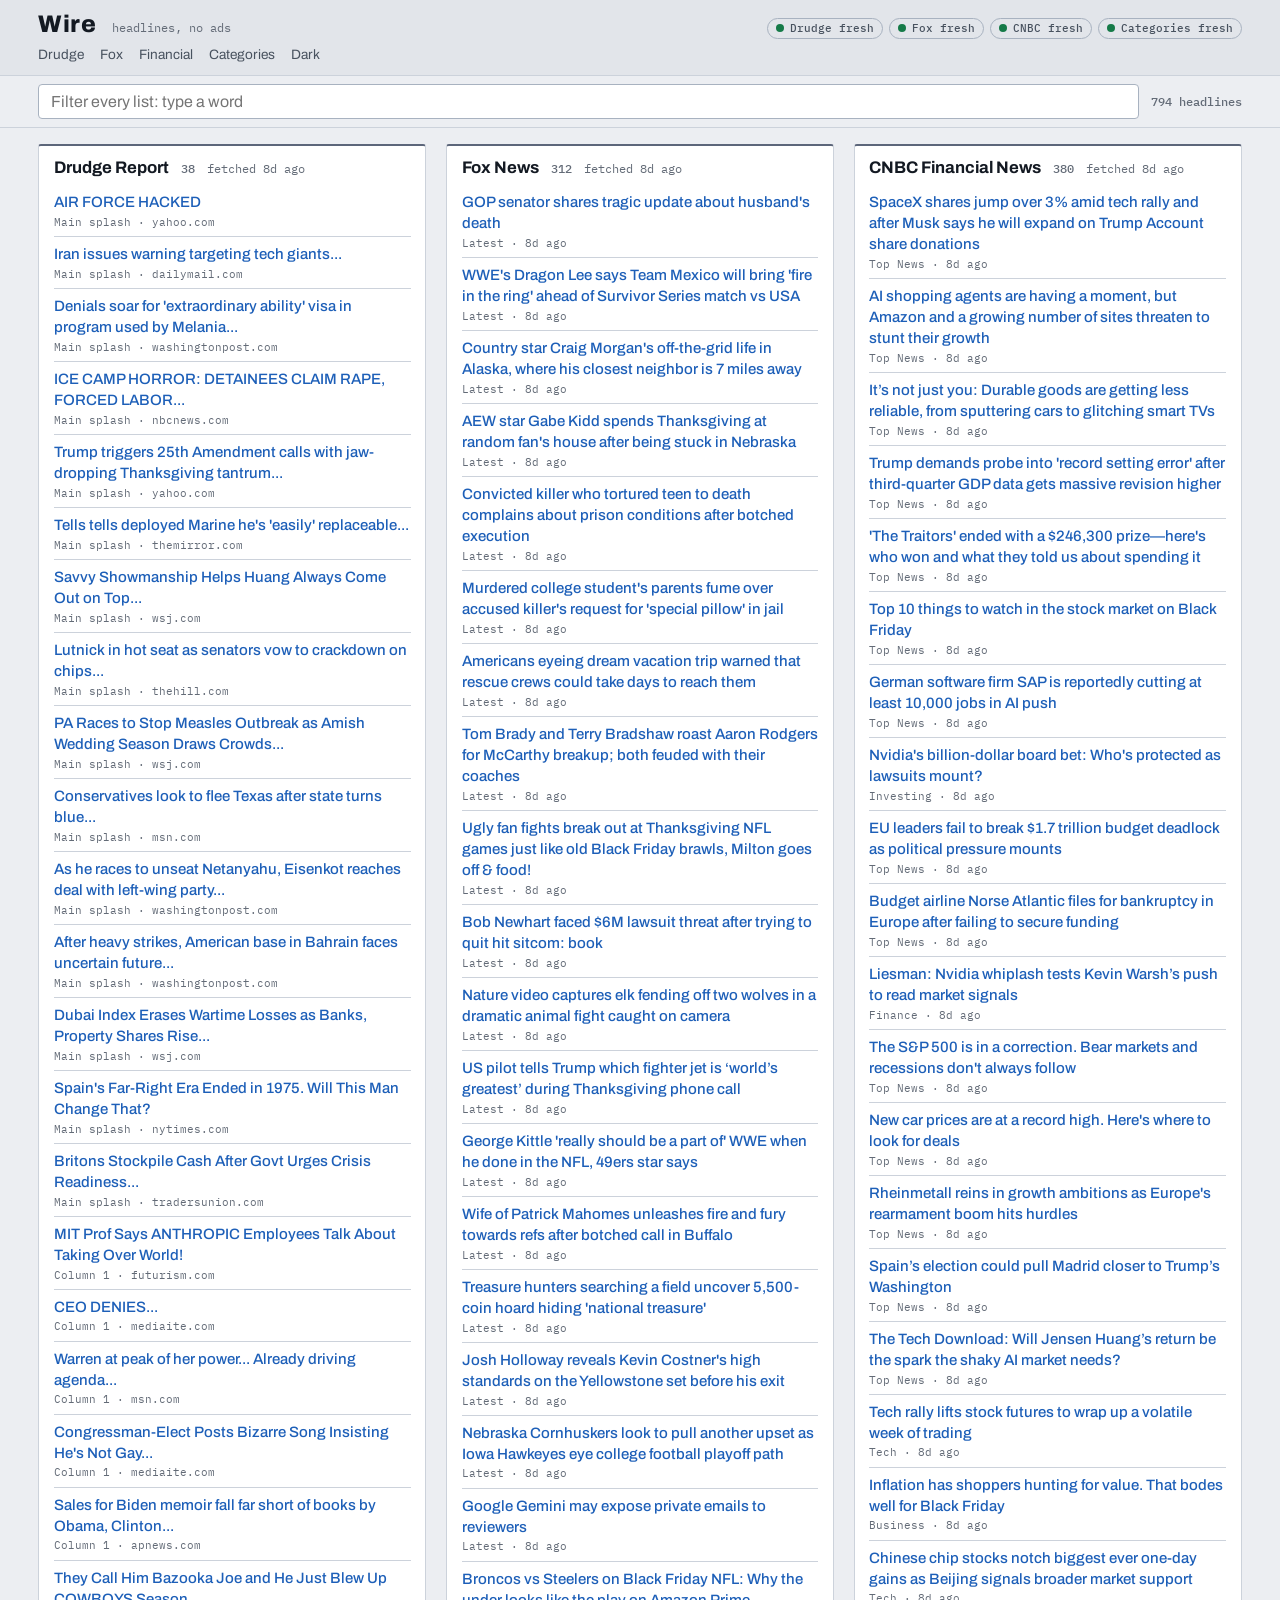
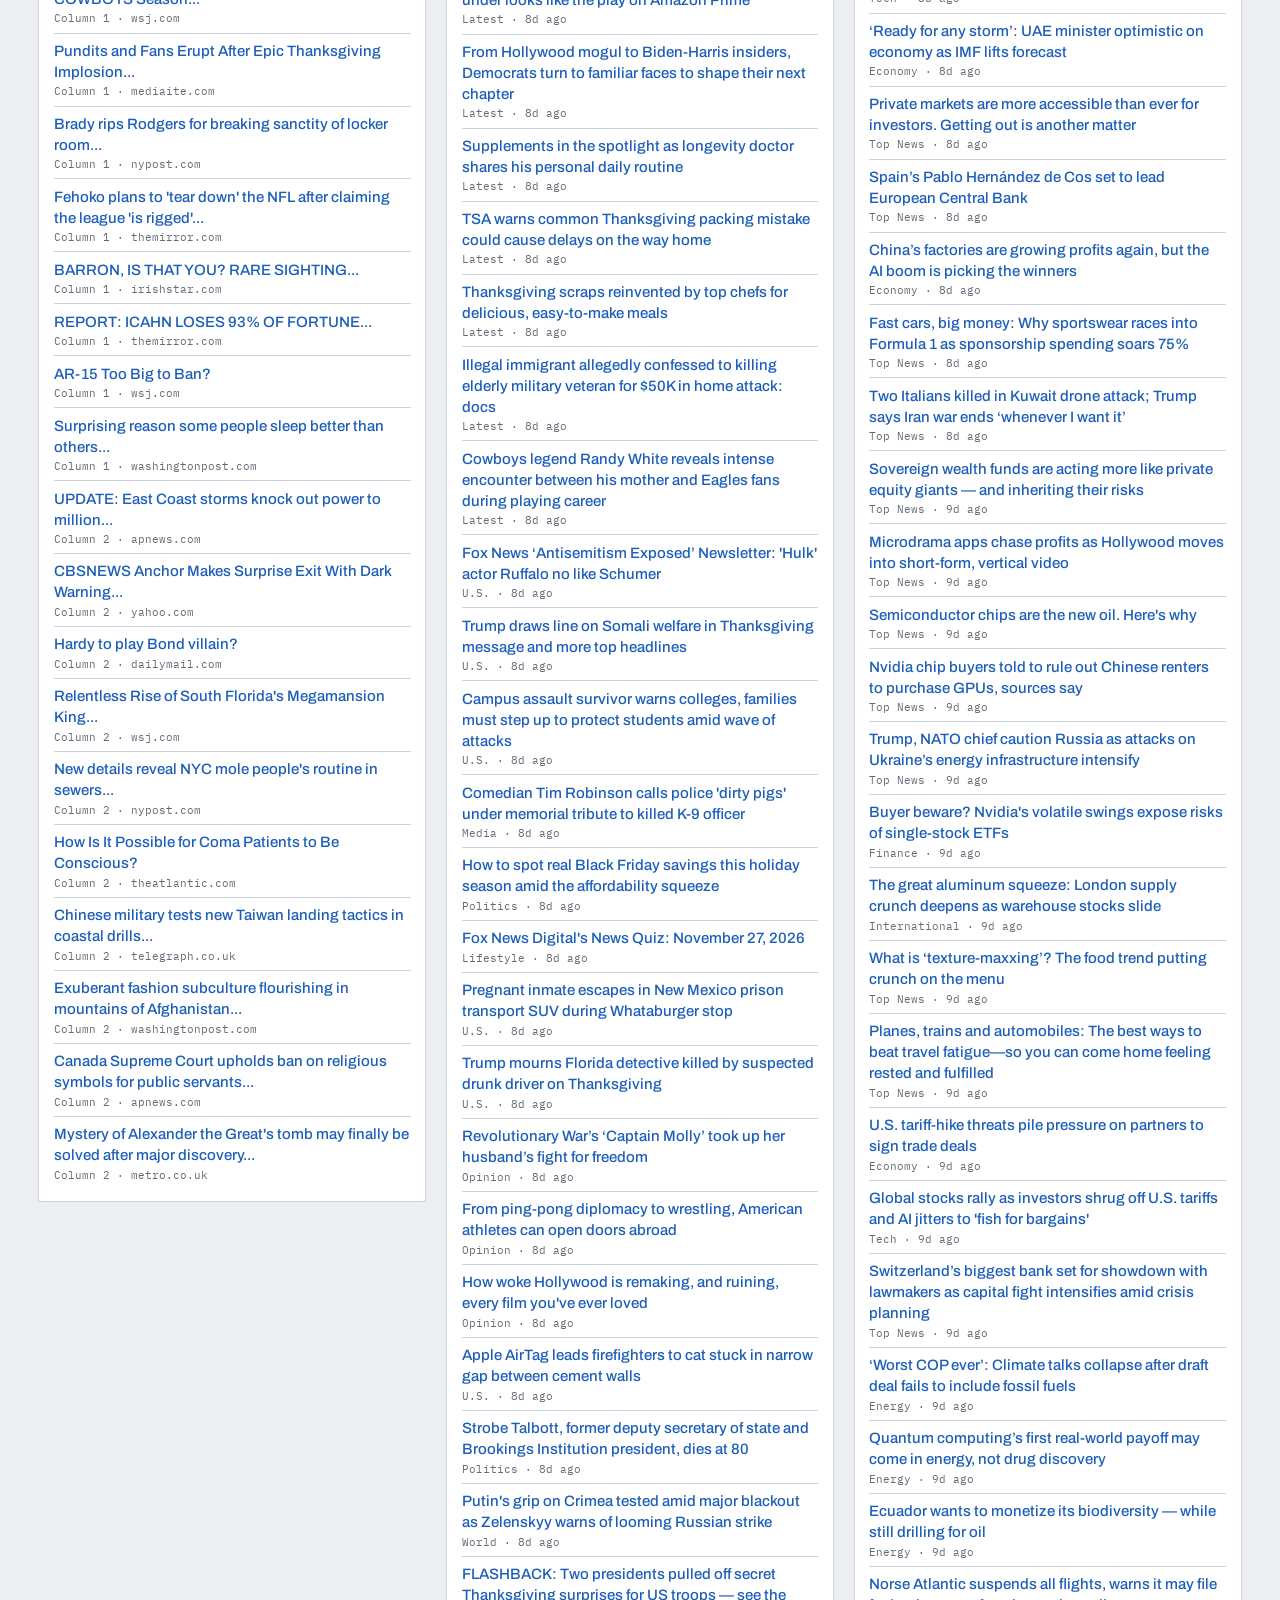
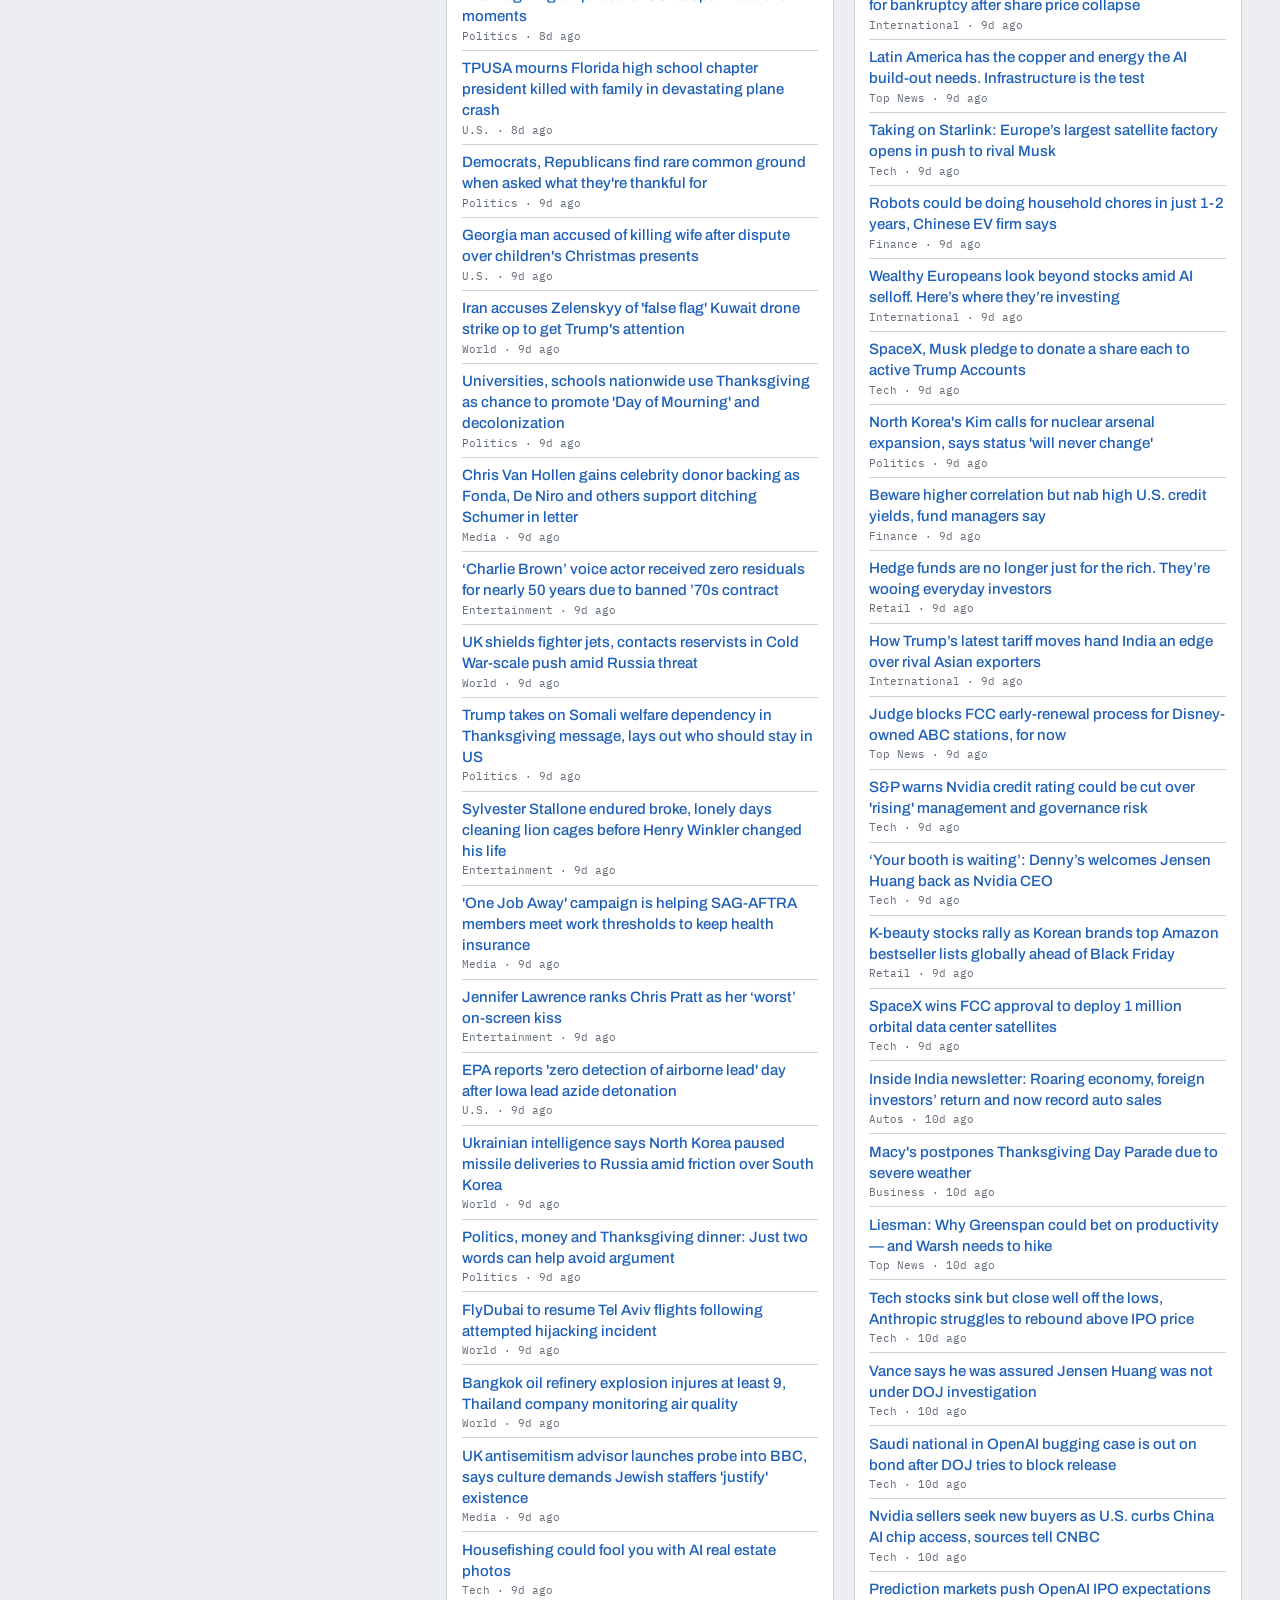
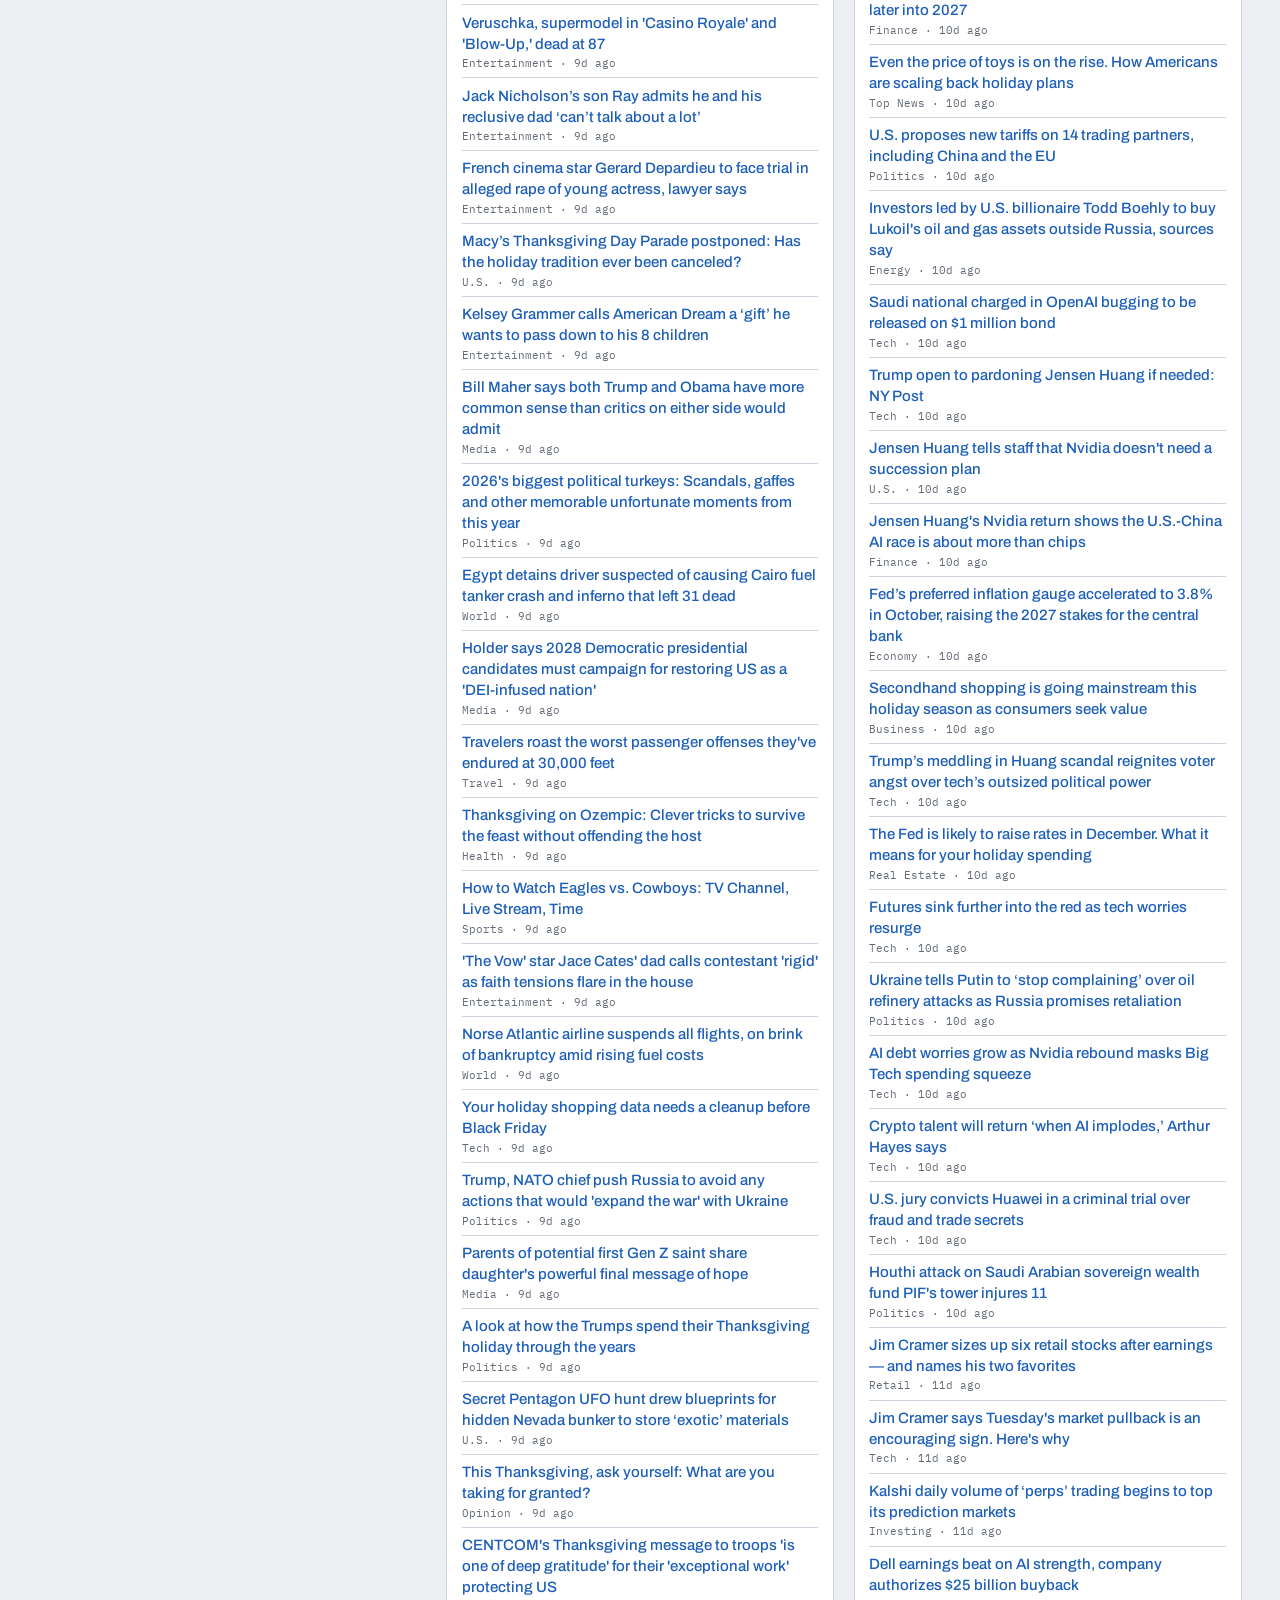
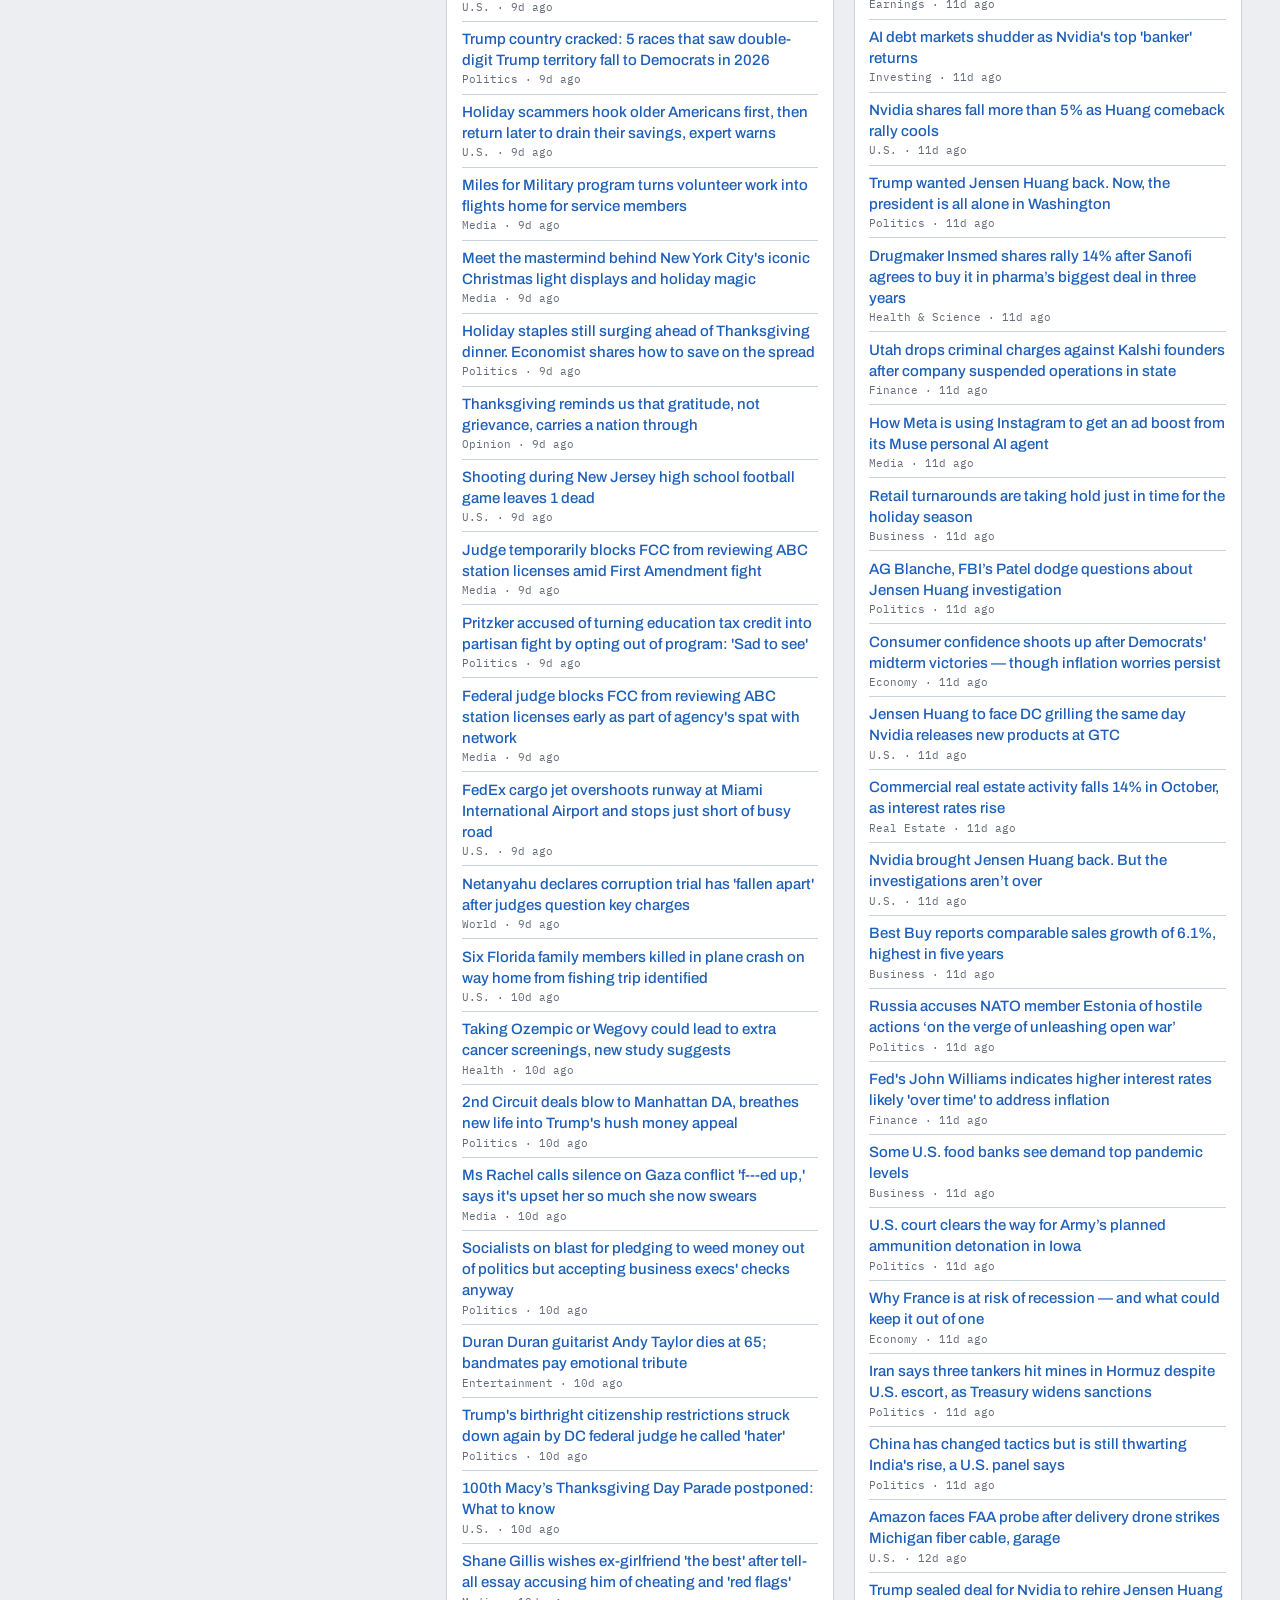
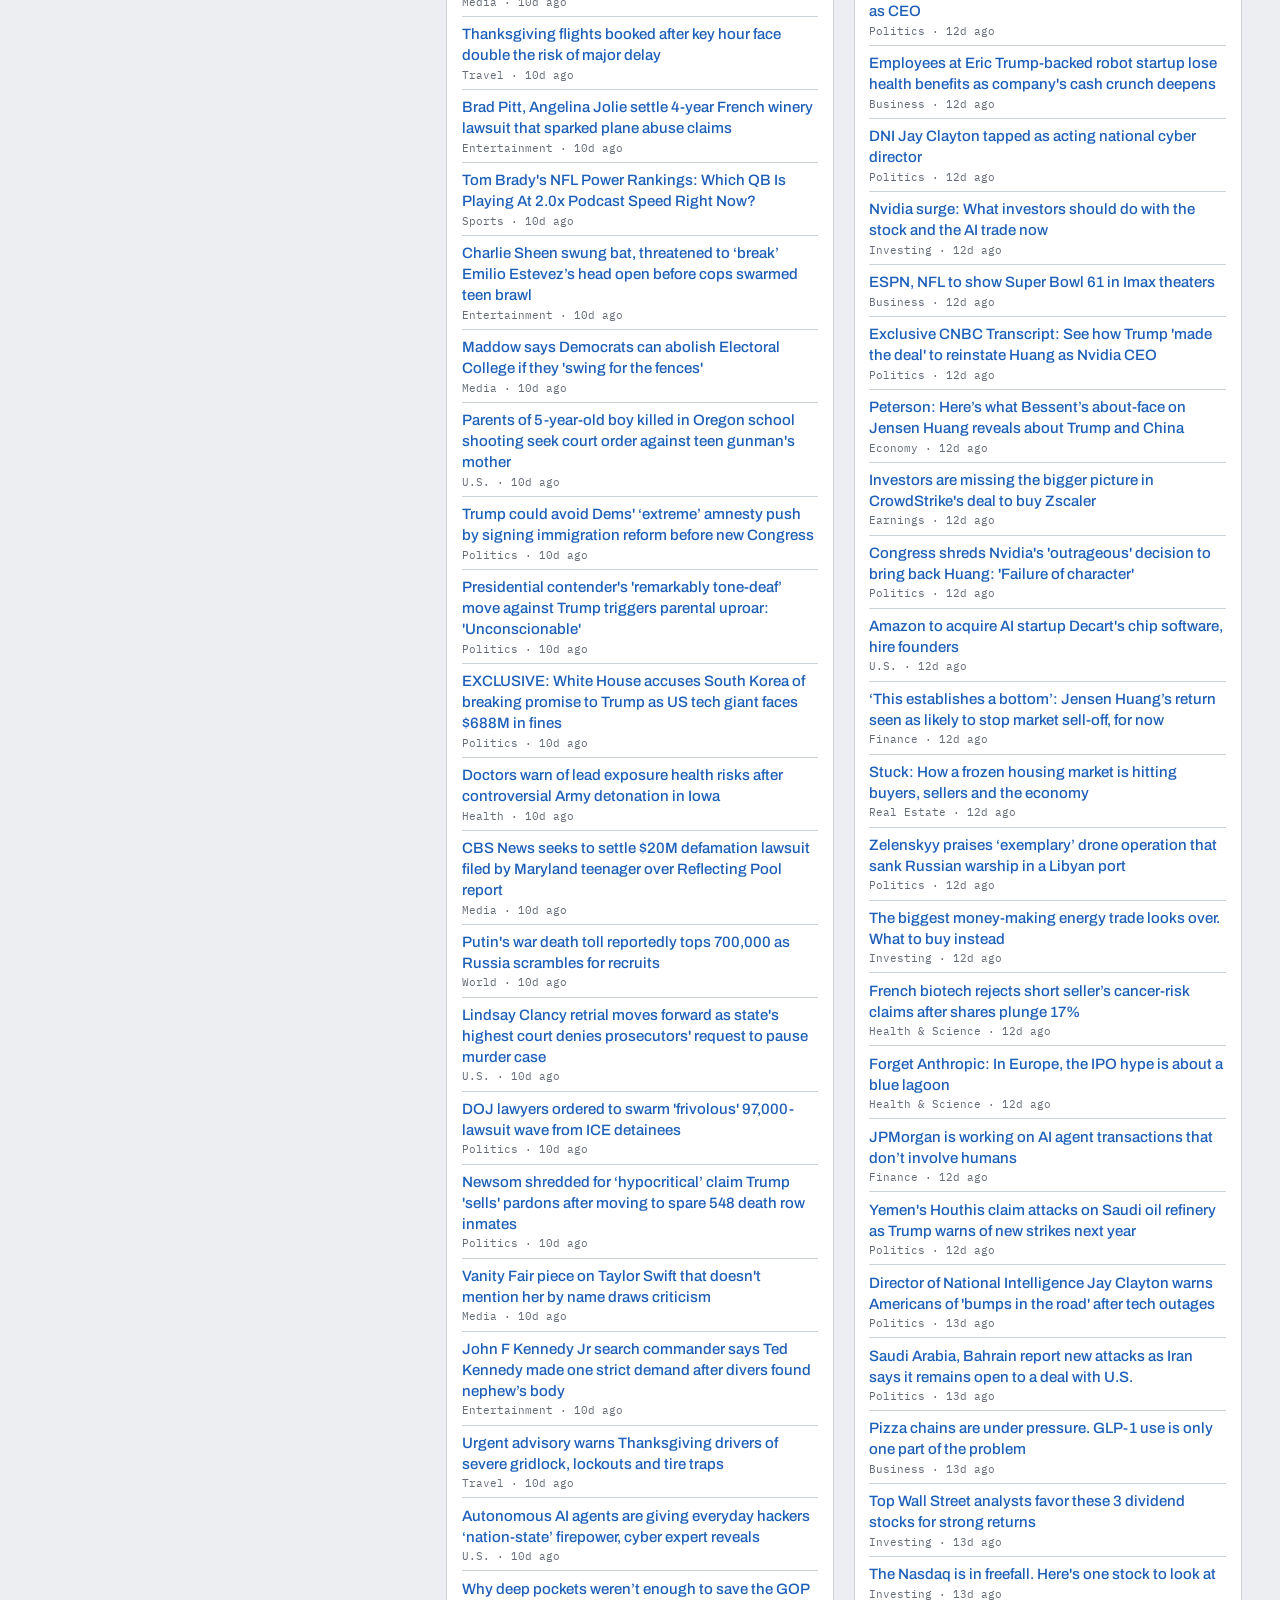
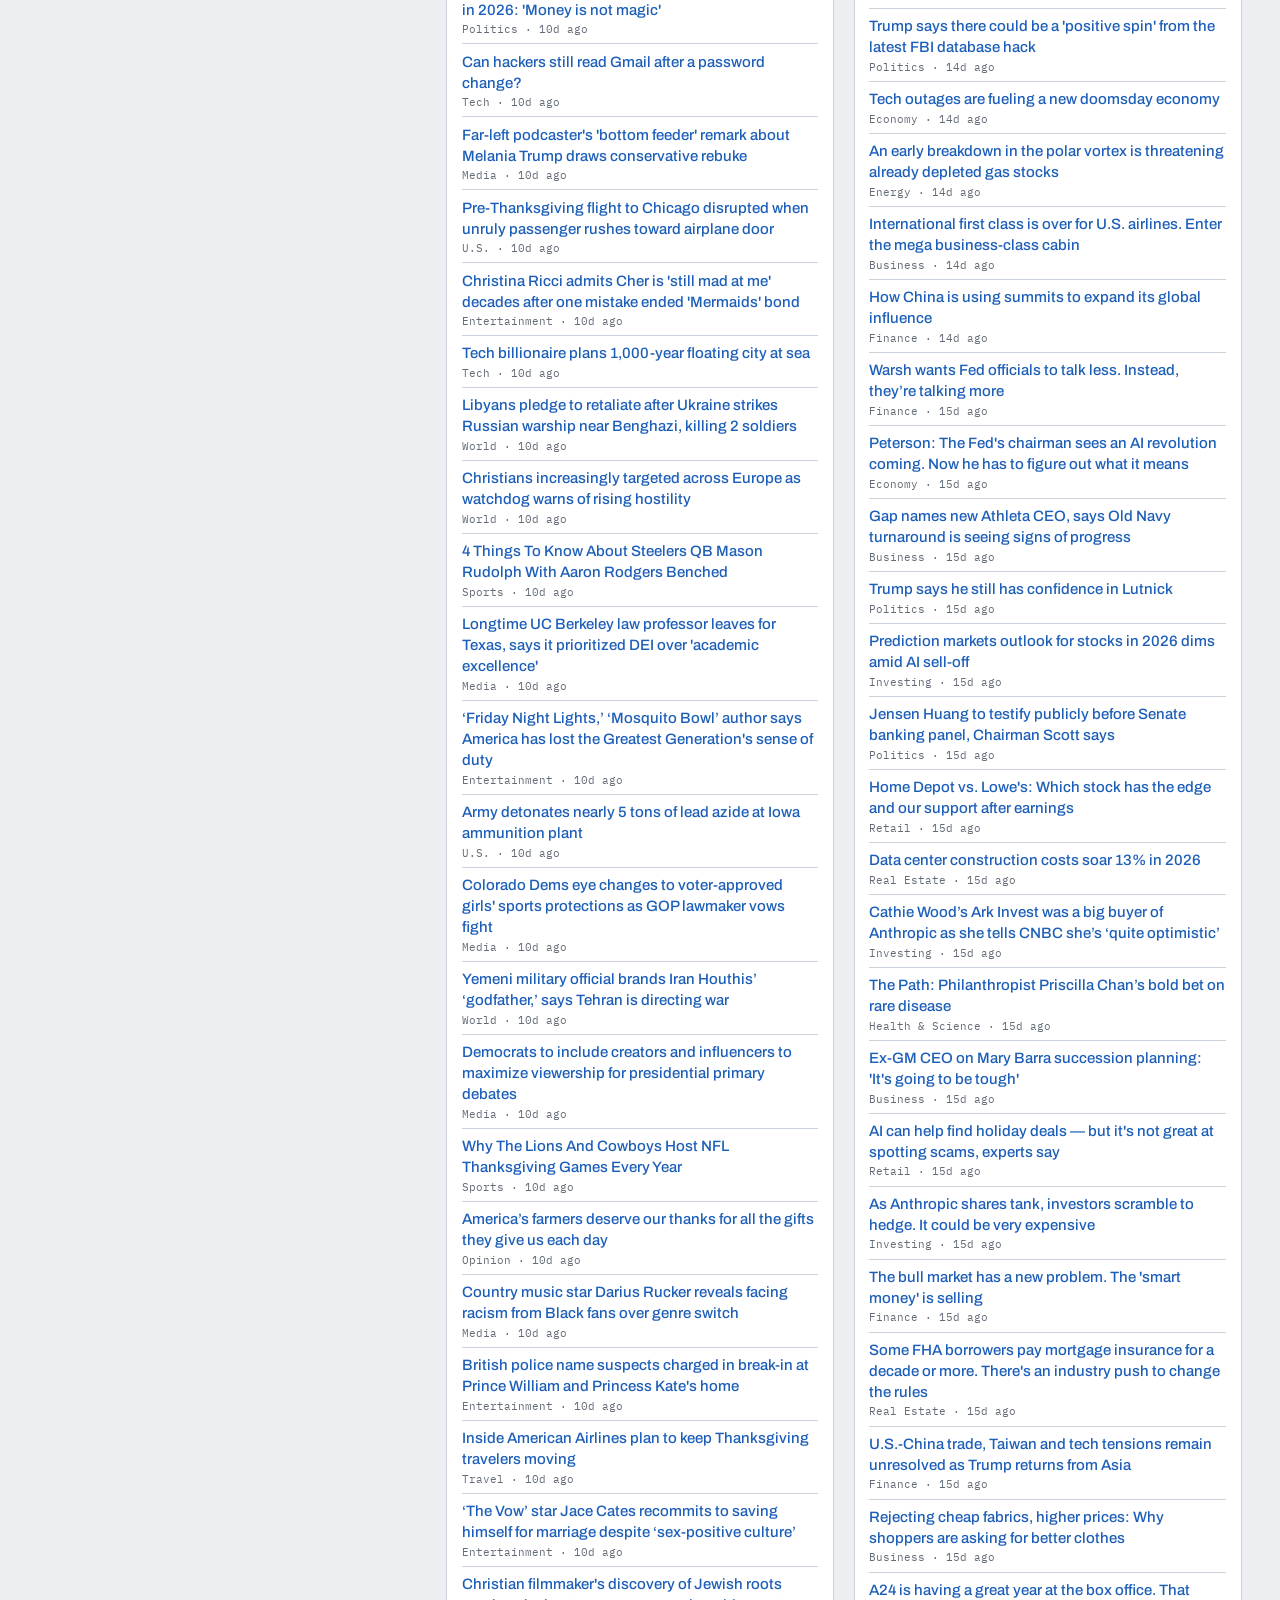
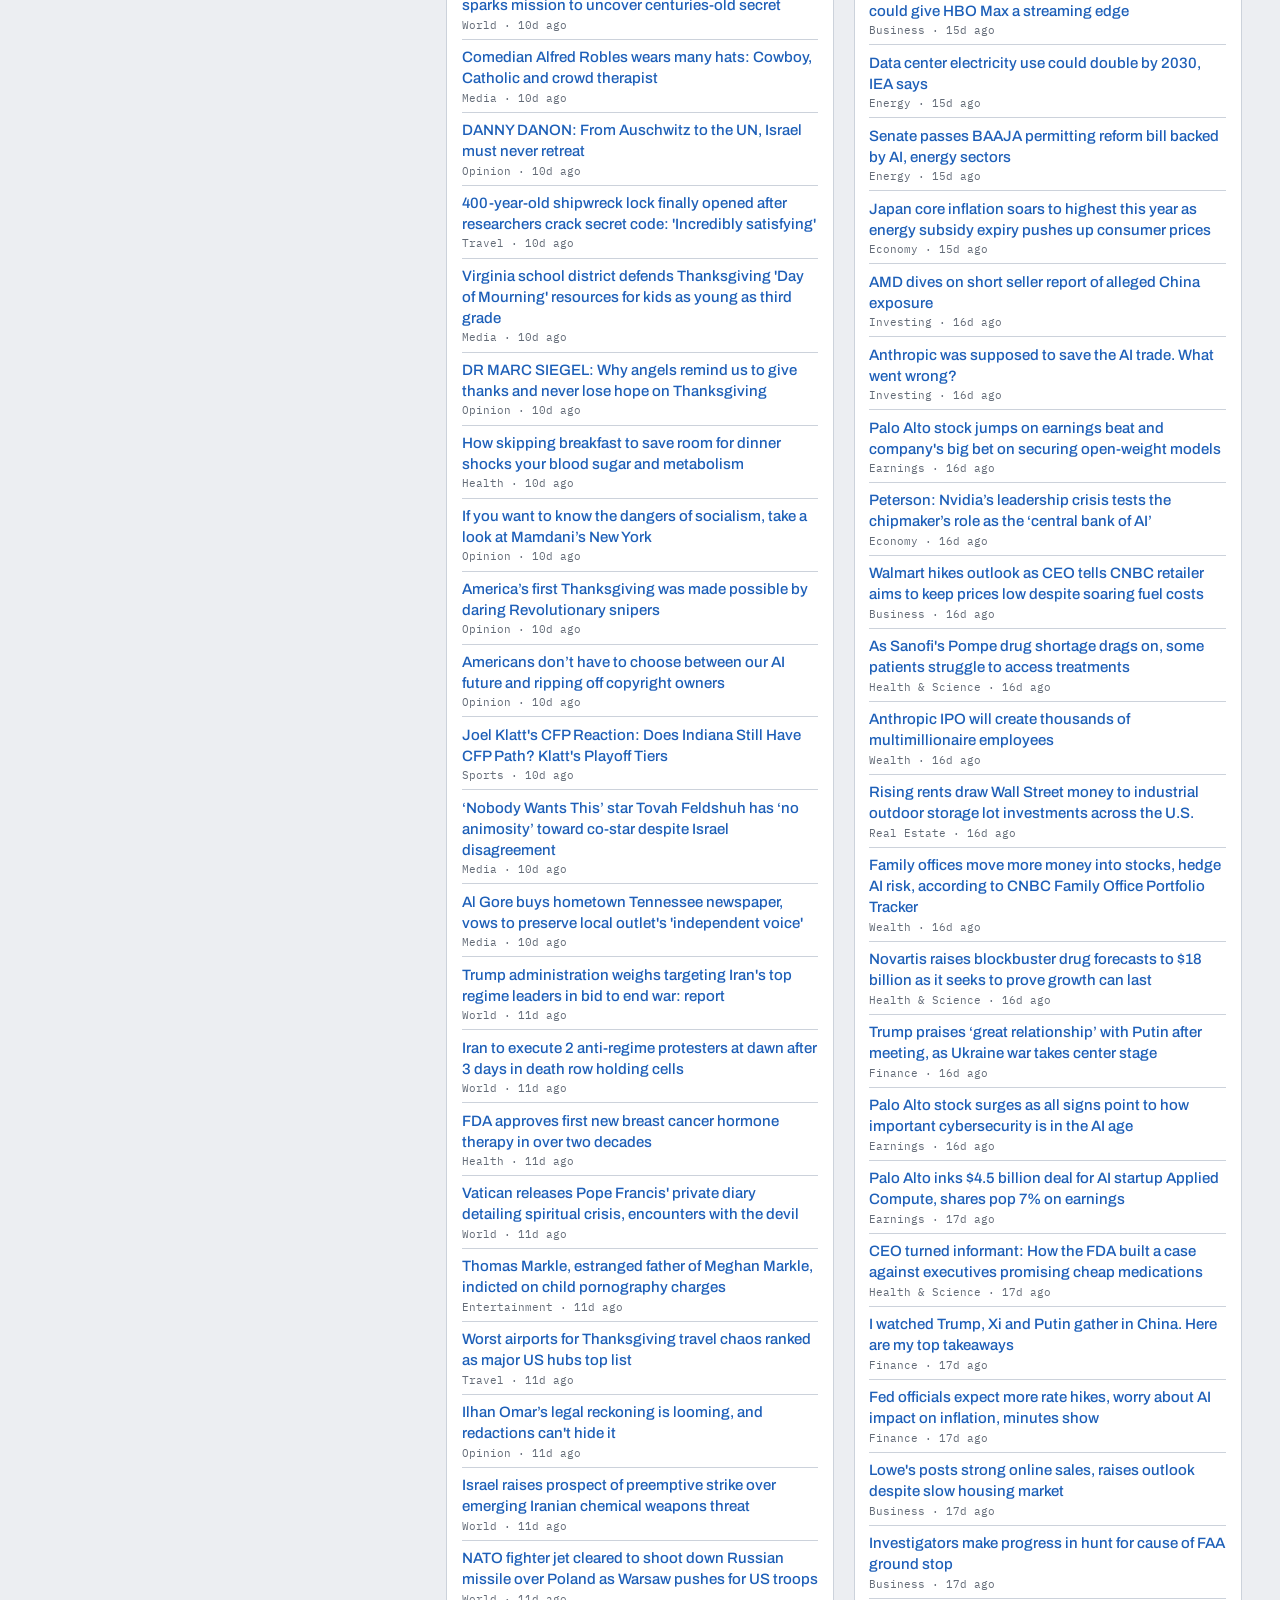
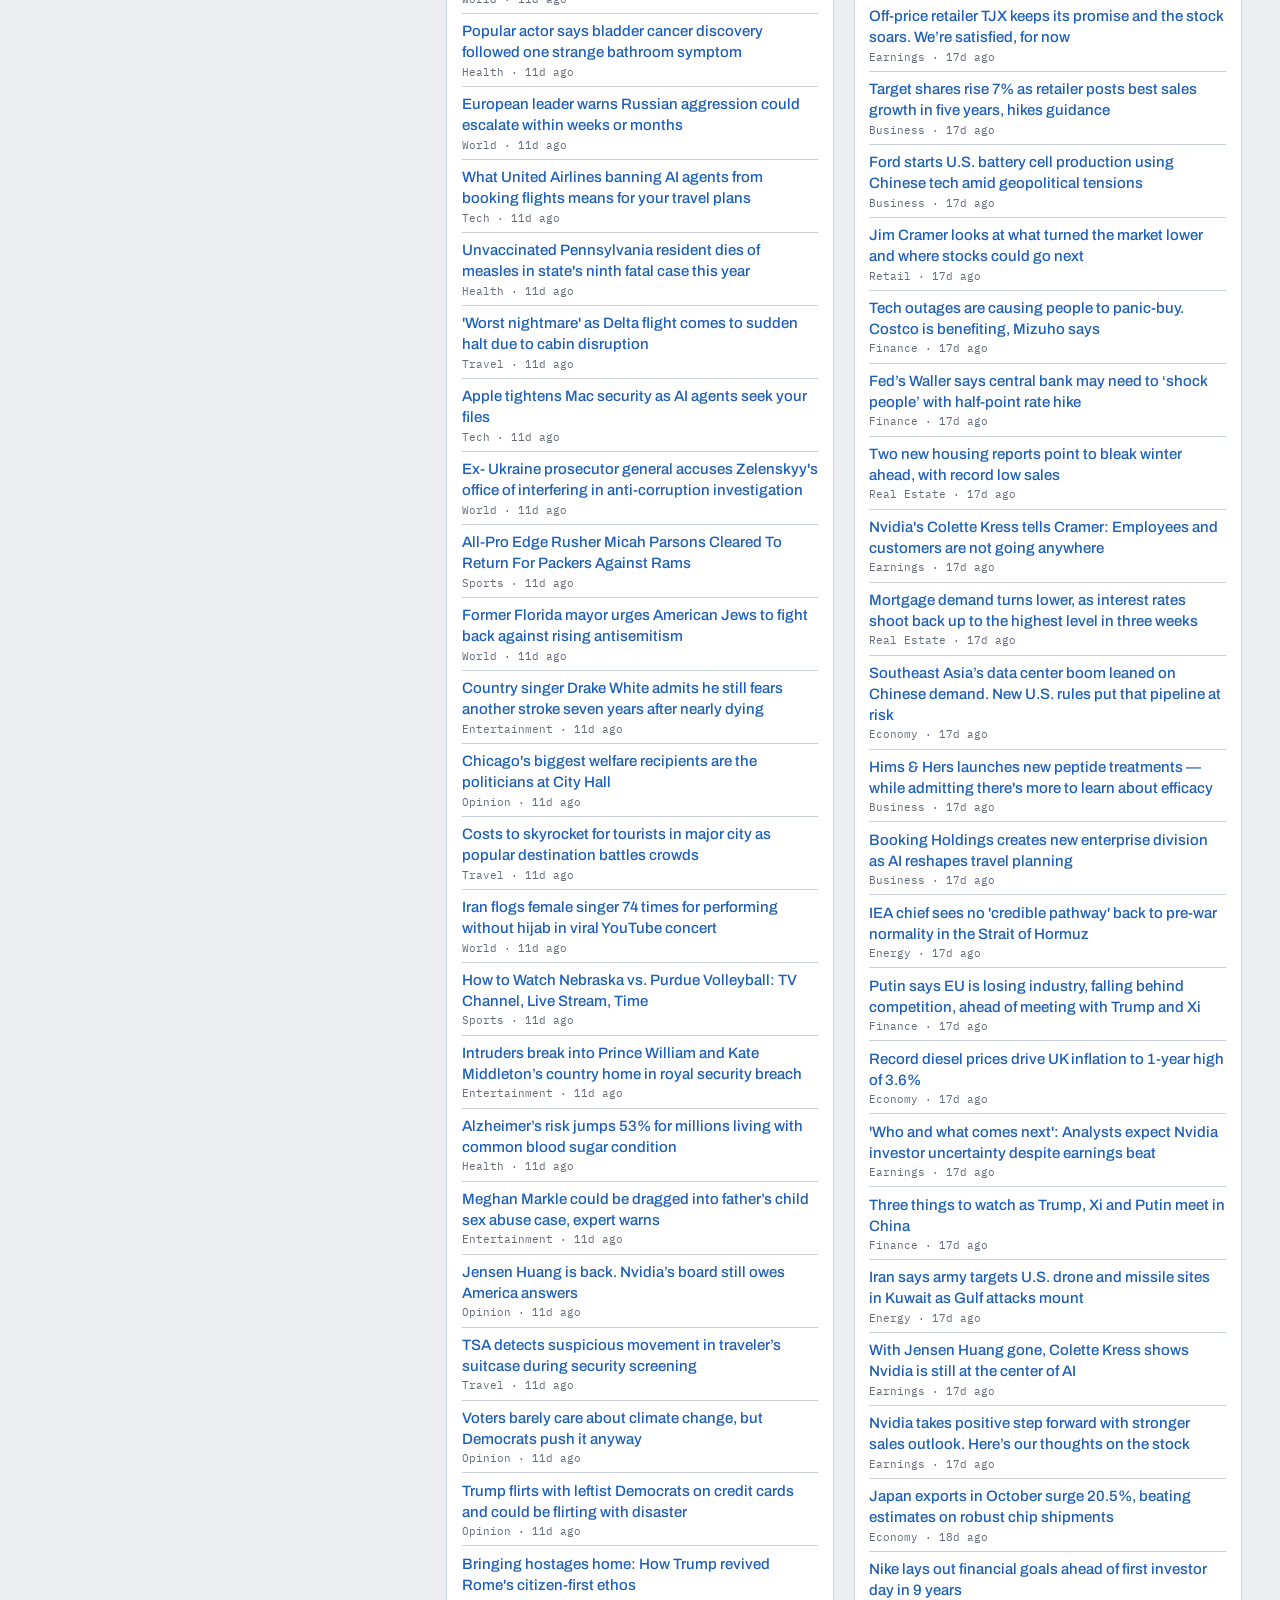
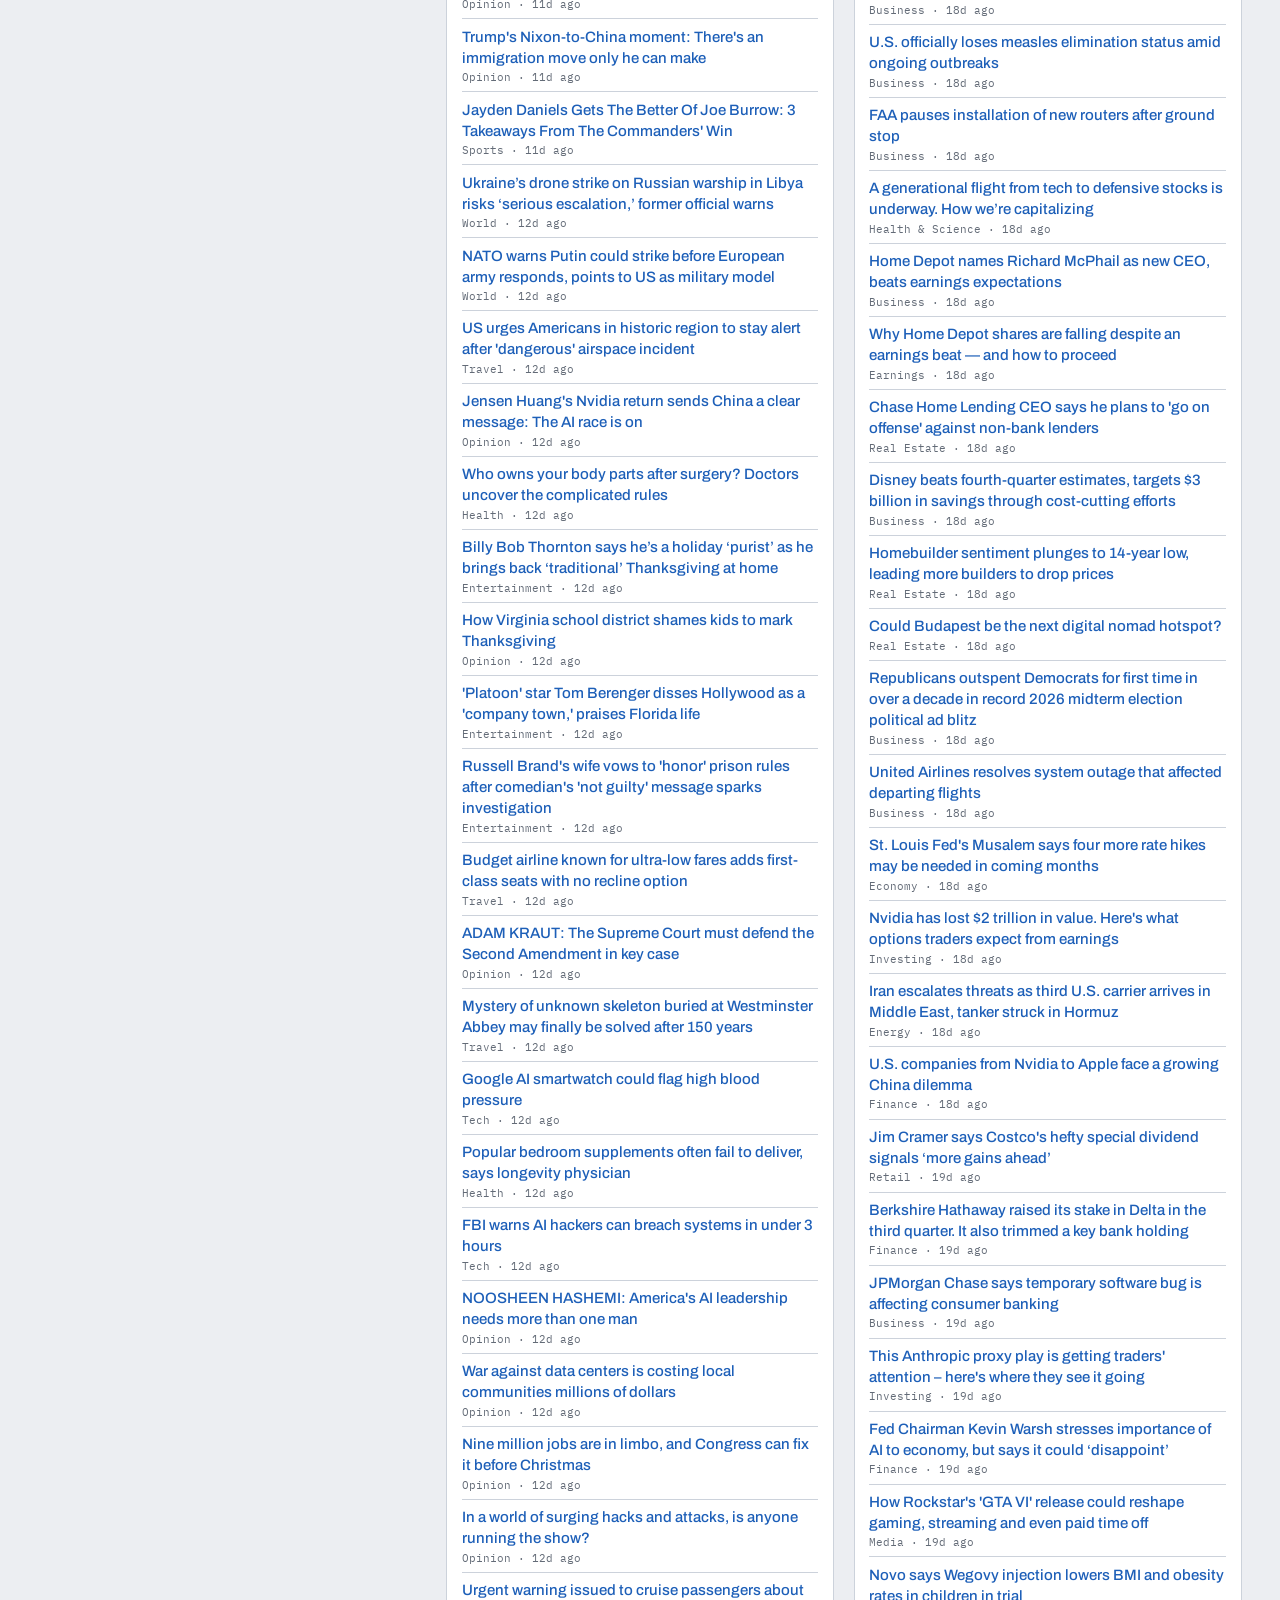
==== commit ab7af68e: "chore: refresh 2026-11-27 17:53 UTC" ====
--- a/docs/index.html
+++ b/docs/index.html
@@ -140,7 +140,7 @@
 .foot { padding: 1rem var(--gutter) 2rem; color: var(--ink-muted); font: 400 0.75rem var(--mono); }
 </style>
 <link rel="stylesheet" href="https://gcicc.github.io/suite/network.css">
-<script src="https://gcicc.github.io/suite/network.js" data-section="newsscraper" data-built="2026-11-27 07:07:55+00:00 UTC" data-next="every 2h" defer></script>
+<script src="https://gcicc.github.io/suite/network.js" data-section="newsscraper" data-built="2026-11-27 17:53:53+00:00 UTC" data-next="every 2h" defer></script>
 </head>
 <body>
 
@@ -172,9 +172,9 @@
   <section id="categories" class="src wide"></section>
 </main>
 
-<footer class="foot">Links and headline text only. Each headline opens at its publisher. Page built 2026-11-27 07:07:55+00:00 UTC.</footer>
-
-<script id="payload" type="application/json">{"meta":{"generated":"2026-11-27T07:07:55+00:00","version":"0.1.0"},"sources":{"drudge":{"label":"Drudge Report","failed_feeds":{},"items":[{"f":"Main splash","p":null,"s":"yahoo.com","t":"TRUMP THANKSGIVING TANTRUM","u":"https://www.yahoo.com/news/politics/articles/sleepless-trump-80-unravels-seething-092152684.html"},{"f":"Main splash","p":null,"s":"mediaite.com","t":"IMPEACHMENT ON THE MENU","u":"https://www.mediaite.com/politics/trump/nate-silver-predicts-trump-could-absolutely-be-impeached-and-removed-from-office-entirely-reasonable/"},{"f":"Main splash","p":null,"s":"themirror.com","t":"President wishes 'drug dealers and murderers' happy Thanksgiving...","u":"https://www.themirror.com/news/politics/breaking-donald-trump-wishes-drug-2122764"},{"f":"Main splash","p":null,"s":"studyfinds.com","t":"SURVEY: Families Setting 'No-Politics Rule' At Dinner Table...","u":"https://studyfinds.com/quarter-thanksgiving-hosts-no-politics-rule/"},{"f":"Main splash","p":null,"s":"mediaite.com","t":"GASPARINO: Stock Turmoil Shows The Don's 'Irrelevance'...","u":"https://www.mediaite.com/media/news/foxs-gasparino-warns-stock-market-turmoil-shows-trumps-sudden-irrelevance/"},{"f":"Main splash","p":null,"s":"themirror.com","t":"News anchor sobs on live TV as market plunge before her eyes...","u":"https://www.themirror.com/entertainment/news-anchor-cries-stock-market-2122527"},{"f":"Main splash","p":null,"s":"semafor.com","t":"Banks look to dump AI debt...","u":"https://www.semafor.com/article/11/26/2026/banks-look-to-dump-ai-debt"},{"f":"Main splash","p":null,"s":"finance.yahoo.com","t":"Bank of England sees growing financial risks...","u":"https://finance.yahoo.com/economy/policy/articles/bank-england-sees-growing-financial-153906001.html"},{"f":"Main splash","p":null,"s":"wsj.com","t":"The Other NVIDIA Romance With Exec at Company Linked to China...","u":"https://www.wsj.com/finance/stocks/nvidia-china-executive-affair-jay-puri-cenly-chen-a42d733b"},{"f":"Main splash","p":null,"s":"cbsnews.com","t":"Beijing accessing most advanced chips...","u":"https://www.cbsnews.com/news/nvidia-china-ai-chips-computing-sales/"},{"f":"Main splash","p":null,"s":"washingtonpost.com","t":"Musk paved way for Huang's return...","u":"https://www.washingtonpost.com/technology/2026/11/26/how-elon-musk-paved-way-jensen-huangs-return/"},{"f":"Main splash","p":null,"s":"telegraph.co.uk","t":"Tech's dark underbelly exposed by 'sex party' scene...","u":"https://www.telegraph.co.uk/business/2026/11/26/ais-dark-underbelly-exposed-by-sex-party-scene/"},{"f":"Main splash","p":null,"s":"usatoday.com","t":"Man claimed $1M lottery prize. Then ICE arrested him...","u":"https://www.usatoday.com/story/news/nation/2026/11/25/92965273007/"},{"f":"Main splash","p":null,"s":"nytimes.com","t":"Haiti's Latest Folk Hero? The Leader of Another Country...","u":"https://www.nytimes.com/2026/11/26/world/americas/nayib-bukele-salvador-haiti.html?unlocked_article_code=1.TVE.gTaK.nXuHZOhT72f6&smid=url-share"},{"f":"Main splash","p":null,"s":"msn.com","t":"Huge plume of black smoke seen from space after Houthis claim strike on Saudi's biggest oil refinery...","u":"https://www.msn.com/en-us/news/other/ar-AA2ihoJK"},{"f":"Main splash","p":null,"s":"nytimes.com","t":"Two Italians Killed in Drone Attack on Kuwait...","u":"https://www.nytimes.com/2026/11/26/world/middleeast/italians-killed-iran-drone-attack-kuwait.html?unlocked_article_code=1.TVE.2tY2.v4yA2Bwt3AYd&smid=url-share"},{"f":"Main splash","p":null,"s":"washingtonpost.com","t":"DISCONTENT RISES IN IRAN...","u":"https://www.washingtonpost.com/world/2026/11/26/tehran-imposes-austerity-under-us-pressure-iranians-frustrations-grow/"},{"f":"Main splash","p":null,"s":"wsj.com","t":"'SILENT WAR'...","u":"https://www.wsj.com/world/middle-east/a-silent-war-grips-iran-as-its-economy-strains-under-u-s-blockade-36bfa5d4"},{"f":"Main splash","p":null,"s":"timesofisrael.com","t":"Anti-Zionist activist performance in DC shows Netanyahu leading feast of bloody babies...","u":"https://www.timesofisrael.com/liveblog_entry/anti-zionist-activist-performance-in-dc-shows-netanyahu-leading-feast-of-bloody-babies/"},{"f":"Main splash","p":null,"s":"france24.com","t":"France's Bardella faces fresh anti-Semitism accusations...","u":"https://www.france24.com/en/tv-shows/press-review/20261126-french-media-publish-fresh-claims-of-far-right-leader-bardella-s-anti-semitic-torrent"},{"f":"Main splash","p":null,"s":"apnews.com","t":"Spain's far right hasn't governed since Franco. Immigration fears could change that...","u":"https://apnews.com/cb1d921d60bbcdb5b11ec2056f9050a7"},{"f":"Column 1","p":null,"s":"irishstar.com","t":"BARRON, IS THAT YOU? RARE SIGHTING...","u":"https://www.irishstar.com/news/politics/barron-trump-spotted-white-house-37915860"},{"f":"Column 1","p":null,"s":"telegraph.co.uk","t":"UK tells 100,000 military reservists to prepare for war...","u":"https://www.telegraph.co.uk/news/2026/11/26/mod-prepares-veterans-to-be-called-up-for-war/"},{"f":"Column 1","p":null,"s":"nytimes.com","t":"Survivalism Goes Mainstream in Europe...","u":"https://www.nytimes.com/2026/11/26/world/europe/europe-preppers-survivalists-cyberattacks-threats.html?unlocked_article_code=1.TVE.8-hO.oZ29JV_VzxfA&smid=url-share"},{"f":"Column 1","p":null,"s":"aol.com","t":"Laser shoots down Russian drone in world first...","u":"https://www.aol.com/articles/laser-shoots-down-russian-drone-125022000.html"},{"f":"Column 1","p":null,"s":"themirror.com","t":"REPORT: Billionaire Carl Icahn loses 93% of his fortune...","u":"https://www.themirror.com/news/us-news/billionaire-carl-icahn-loses-93-2122732"},{"f":"Column 1","p":null,"s":"npr.org","t":"NKorea's Kim vows to build more nukes after ignoring Trump overture...","u":"https://www.npr.org/g-s1-155955"},{"f":"Column 1","p":null,"s":"apnews.com","t":"SPACEX approved to deploy 1 million satellites... Alarm among scientists...","u":"https://apnews.com/b9897fe06f851ffaf92fd304ae69075c"},{"f":"Column 1","p":null,"s":"telegraph.co.uk","t":"America ready for President AOC?","u":"https://www.telegraph.co.uk/us/politics/2026/11/26/is-america-ready-for-president-aoc/"},{"f":"Column 1","p":null,"s":"wsj.com","t":"Why This Dem Wants to Defeat Chuck Schumer...","u":"https://www.wsj.com/politics/policy/why-this-democrat-wants-to-defeat-chuck-schumer-b8e6b05c"},{"f":"Column 1","p":null,"s":"washingtonexaminer.com","t":"TUCKER PLANS 3RD PARTY RUN...","u":"https://www.washingtonexaminer.com/news/4813509"},{"f":"Column 1","p":null,"s":"mediaite.com","t":"Judge Hits FCC Boss with Stinging Rebuttal in ABC Legal Battle... 'Not a Close Case'...","u":"https://www.mediaite.com/media/news/judge-hits-fcc-boss-with-stinging-rebuttal-in-abc-legal-battle-not-a-close-case/"},{"f":"Column 1","p":null,"s":"msn.com","t":"Artists quitting INSTA over fears AI will steal work...","u":"https://www.msn.com/en-us/entertainment/general/ar-AA2igJGq"},{"f":"Column 1","p":null,"s":"nytimes.com","t":"'AVENGERS' and 'DUNE' Have Hollywood Dreaming of December Windfall...","u":"https://www.nytimes.com/2026/11/26/business/media/avengers-infinity-vision-dune.html?unlocked_article_code=1.TVE.qQ3r.00V0hC9u-YLb&smid=url-share"},{"f":"Column 1","p":null,"s":"telegraph.co.uk","t":"How new generation made same-sex attraction part of being heterosexual...","u":"https://www.telegraph.co.uk/news/2026/11/26/being-straight-changing-beyond-recognition/"},{"f":"Column 1","p":null,"s":"dailymail.com","t":"Monkeys take over Taj Mahal's grounds, sparking warning for tourists...","u":"https://www.dailymail.com/news/article-16324417"},{"f":"Column 2","p":null,"s":"apnews.com","t":"Heavy rain, wind and flooding plague much of USA on Thanksgiving holiday...","u":"https://apnews.com/e8bc9bc454c933dacffe89b1139c4d3c"},{"f":"Column 2","p":null,"s":"thehill.com","t":"FEDEX plane overruns Miami runway, snarling travel...","u":"https://thehill.com/policy/6244509"},{"f":"Column 2","p":null,"s":"dailymail.com","t":"CLOUDFLARE suffers Thanksgiving disruption hours before Black Friday shopping frenzy...","u":"https://www.dailymail.com/sciencetech/article-16324879"},{"f":"Column 2","p":null,"s":"the-independent.com","t":"America gets back to mall. Thank Gen Z...","u":"https://www.the-independent.com/b3088955.html"},{"f":"Column 2","p":null,"s":"cnbc.com","t":"Even price of toys on rise...","u":"https://www.cnbc.com/2026/11/25/holiday-inflation-thanksgiving-travel-food-gifts.html"},{"f":"Column 2","p":null,"s":"msn.com","t":"Pier collapses, seawalls breached, homes flooded as historic tides hit California...","u":"https://www.msn.com/en-us/weather/general/ar-AA2ieHPk"},{"f":"Column 2","p":null,"s":"nytimes.com","t":"Strobe Talbott, Journalist Who Became Clinton's Russia Whisperer, Dead...","u":"https://www.nytimes.com/2026/11/26/us/politics/strobe-talbott-dead.html?unlocked_article_code=1.TVE.dvHn.hKmE2yYzPfto&smid=url-share"},{"f":"Column 2","p":null,"s":"msn.com","t":"Top official admits 'wrong decisions' and 'deaths' will result from wildfire shake-up...","u":"https://www.msn.com/en-us/money/general/ar-AA2igEi8"},{"f":"Column 2","p":null,"s":"wsj.com","t":"Anarchy Breaks Out at One of America's Most Beloved Public Golf Courses...","u":"https://www.wsj.com/lifestyle/east-potomac-golf-course-trump-renovation-e8920d92"},{"f":"Column 2","p":null,"s":"washingtonpost.com","t":"Man with Alzheimer's went missing in Maryland. Turns up in Philadelphia playing piano...","u":"https://www.washingtonpost.com/dc-md-va/2026/11/26/missing-maryland-man-with-alzheimers-shows-up-philadelphia-plays-piano"},{"f":"Column 2","p":null,"s":"espn.com","t":"Rodgers Wanted One Last Shot at Glory. Instead, He Went Scorched Earth...","u":"https://www.espn.com/nfl/story/_/id/50595660/"},{"f":"Column 2","p":null,"s":"ca.sports.yahoo.com","t":"QB raises questions STEELERS must answer...","u":"https://ca.sports.yahoo.com/news/aaron-rodgers-qb-raises-questions-013326403.html"},{"f":"Column 2","p":null,"s":"france24.com","t":"Depardieu Ordered to Stand Trial Over Rape Accusation...","u":"https://www.france24.com/en/france/20261126-french-actor-g%C3%A9rard-depardieu-to-face-trial-for-rape-his-lawyer-says"},{"f":"Column 2","p":null,"s":"theguardian.com","t":"Bring me the scrotum stapler! Is this world's most extreme performance artist?","u":"https://www.theguardian.com/artanddesign/2026/nov/26/ron-athey-extreme-performance-artist-scrotum-stapler"},{"f":"Column 2","p":null,"s":"dailystar.co.uk","t":"Man has penis amputated, two organs removed after hospital mix up...","u":"https://www.dailystar.co.uk/news/latest-news/man-penis-amputated-two-organs-37918939"}]},"fox":{"label":"Fox News","failed_feeds":{},"items":[{"f":"Latest","p":"2026-11-27T05:30:24+00:00","s":null,"t":"Shopping with Friends: 8 Black Friday deals to shop now","u":"https://www.foxnews.com/deals/shopping-with-friends-black-friday-deals"},{"f":"Latest","p":"2026-11-27T05:02:40+00:00","s":null,"t":"Buffalo Bills outlast Kansas City Chiefs in defensive struggle to maintain top seed status in AFC","u":"https://www.foxnews.com/outkick-sports/buffalo-bills-outlast-kansas-city-chiefs-defensive-struggle-maintain-top-seed-status-afc"},{"f":"Latest","p":"2026-11-27T04:02:03+00:00","s":null,"t":"Mike Tomlin calls Steelers situation following Aaron Rodgers vs. Mike McCarthy feud 'a dumpster fire'","u":"https://www.foxnews.com/outkick-sports/mike-tomlin-calls-steelers-situation-following-aaron-rodgers-vs-mike-mccarthy-feud-dumpster-fire"},{"f":"Latest","p":"2026-11-27T03:10:20+00:00","s":null,"t":"Strobe Talbott, former deputy secretary of state and Brookings Institution president, dies at 80","u":"https://www.foxnews.com/politics/strobe-talbott-former-deputy-secretary-state-brookings-institution-president-dies-80"},{"f":"Latest","p":"2026-11-27T02:25:49+00:00","s":null,"t":"Putin's grip on Crimea tested amid major blackout as Zelenskyy warns of looming Russian strike","u":"https://www.foxnews.com/world/putins-grip-crimea-tested-amid-major-blackout-zelenskyy-warns-imminent-russia-strike"},{"f":"Latest","p":"2026-11-27T02:13:15+00:00","s":null,"t":"Eagles erase 21-point deficit to stun Cowboys with biggest Thanksgiving comeback in NFL history","u":"https://www.foxnews.com/outkick-sports/eagles-erase-21-point-deficit-stun-cowboys-biggest-thanksgiving-comeback-nfl-history"},{"f":"Latest","p":"2026-11-27T02:00:39+00:00","s":null,"t":"FLASHBACK: Two presidents pulled off secret Thanksgiving surprises for US troops \u2014 see the moments","u":"https://www.foxnews.com/politics/flashback-two-presidents-pulled-off-secret-thanksgiving-surprises-us-troops-see-moments"},{"f":"Latest","p":"2026-11-27T01:42:11+00:00","s":null,"t":"TPUSA mourns Florida high school chapter president killed with family in devastating plane crash","u":"https://www.foxnews.com/us/tpusa-mourns-florida-high-school-chapter-president-killed-family-devastating-plane-crash"},{"f":"Latest","p":"2026-11-27T01:41:36+00:00","s":null,"t":"Olympic trailblazer Anita DeFrantz, longtime advocate for women in sports, dies at 74","u":"https://www.foxnews.com/outkick-sports/olympic-trailblazer-anita-defrantz-longtime-advocate-women-sports-dies-74"},{"f":"Latest","p":"2026-11-27T01:08:54+00:00","s":null,"t":"Unforgiving rim denies Arkansas a miracle comeback against Michigan State on Thanksgiving","u":"https://www.foxnews.com/outkick-sports/unforgiving-rim-denies-arkansas-miracle-comeback-michigan-state-thanksgiving"},{"f":"Latest","p":"2026-11-27T01:00:34+00:00","s":null,"t":"Democrats, Republicans find rare common ground when asked what they're thankful for","u":"https://www.foxnews.com/politics/democrats-republicans-find-rare-common-ground-when-asked-what-theyre-thankful"},{"f":"Latest","p":"2026-11-27T00:56:49+00:00","s":null,"t":"Georgia man accused of killing wife after dispute over children's Christmas presents","u":"https://www.foxnews.com/us/georgia-man-accused-killing-wife-dispute-childrens-christmas-presents"},{"f":"Latest","p":"2026-11-27T00:19:58+00:00","s":null,"t":"Caleb Williams' heroics have Bears thinking No. 1 seed in NFC playoffs","u":"https://www.foxnews.com/outkick-sports/caleb-williams-heroics-bears-thinking-no-1-seed-nfc-playoffs"},{"f":"Latest","p":"2026-11-26T23:19:59+00:00","s":null,"t":"Iran accuses Zelenskyy of 'false flag' Kuwait drone strike op to get Trump's attention","u":"https://www.foxnews.com/world/iran-accuses-zelenskyy-false-flag-kuwait-drone-strike-op-get-trumps-attention"},{"f":"Latest","p":"2026-11-26T23:11:13+00:00","s":null,"t":"Trademark Dan Campbell fourth-down gamble backfires, opening door to stunning Bears comeback victory","u":"https://www.foxnews.com/outkick-sports/trademark-dan-campbell-fourth-down-gamble-backfires-opening-door-stunning-bears-comeback-victory"},{"f":"Latest","p":"2026-11-26T23:00:47+00:00","s":null,"t":"Universities, schools nationwide use Thanksgiving as chance to promote 'Day of Mourning' and decolonization","u":"https://www.foxnews.com/politics/universities-schools-nationwide-use-thanksgiving-chance-promote-day-mourning-decolonization"},{"f":"Latest","p":"2026-11-26T22:34:56+00:00","s":null,"t":"Chris Van Hollen gains celebrity donor backing as Fonda, De Niro and others support ditching Schumer in letter","u":"https://www.foxnews.com/media/chris-van-hollen-gains-celebrity-donor-backing-fonda-deniro-support-ditching-schumer-letter"},{"f":"Latest","p":"2026-11-26T22:06:05+00:00","s":null,"t":"MAC admits that officials incorrectly cost Kent State touchdown with blown call against Eastern Michigan","u":"https://www.foxnews.com/outkick-sports/mac-admits-officials-incorrectly-cost-kent-state-touchdown-blown-call-against-eastern-michigan"},{"f":"Latest","p":"2026-11-26T22:00:42+00:00","s":null,"t":"\u2018Charlie Brown\u2019 voice actor received zero residuals for nearly 50 years due to banned \u201970s contract","u":"https://www.foxnews.com/entertainment/charlie-brown-voice-actor-received-zero-residuals-nearly-50-years-due-banned-70s-contract"},{"f":"Latest","p":"2026-11-26T21:49:36+00:00","s":null,"t":"Aaron Rodgers vs Mike McCarthy: Timeline of beloved Super Bowl duo's descent into baffling NFL soap opera","u":"https://www.foxnews.com/outkick-sports/aaron-rodgers-vs-mike-mccarthy-timeline-beloved-super-bowl-duo-descent-baffling-nfl-soap-opera"},{"f":"Latest","p":"2026-11-26T21:14:20+00:00","s":null,"t":"UK shields fighter jets, contacts reservists in Cold War-scale push amid Russia threat","u":"https://www.foxnews.com/world/uk-shields-fighter-jets-contacts-reservists-cold-war-scale-push-amid-russia-threat"},{"f":"Latest","p":"2026-11-26T20:58:30+00:00","s":null,"t":"Trump takes on Somali welfare dependency in Thanksgiving message, lays out who should stay in US","u":"https://www.foxnews.com/politics/trump-takes-somali-welfare-dependency-thanksgiving-message-lays-who-should-stay-us"},{"f":"Latest","p":"2026-11-26T20:21:29+00:00","s":null,"t":"Kevin Durant dishes on Steelers coach Mike McCarthy\u2019s alleged ice cream snack habits after making NBA history","u":"https://www.foxnews.com/outkick-sports/kevin-durant-dishes-steelers-coach-mike-mccarthy-alleged-ice-cream-snack-habits-making-nba-history"},{"f":"Latest","p":"2026-11-26T20:11:04+00:00","s":null,"t":"Amon-Ra St Brown kicks off Thanksgiving with ridiculous one-handed grab, stanky leg celebration","u":"https://www.foxnews.com/outkick-sports/amon-ra-st-brown-kicks-off-thanksgiving-ridiculous-one-handed-grab-stanky-leg-celebration"},{"f":"Latest","p":"2026-11-26T20:00:45+00:00","s":null,"t":"Sylvester Stallone endured broke, lonely days cleaning lion cages before Henry Winkler changed his life","u":"https://www.foxnews.com/entertainment/sylvester-stallone-endured-broke-lonely-days-cleaning-lion-cages-henry-winkler-changed-life"},{"f":"Media","p":"2026-11-26T20:00:29+00:00","s":null,"t":"'One Job Away' campaign is helping SAG-AFTRA members meet work thresholds to keep health insurance","u":"https://www.foxnews.com/media/one-job-away-campaign-helping-sag-aftra-members-meet-work-thresholds-keep-health-insurance"},{"f":"Entertainment","p":"2026-11-26T19:29:40+00:00","s":null,"t":"Jennifer Lawrence ranks Chris Pratt as her \u2018worst\u2019 on-screen kiss","u":"https://www.foxnews.com/entertainment/jennifer-lawrence-ranks-chris-pratt-worst-on-screen-kiss"},{"f":"U.S.","p":"2026-11-26T19:20:16+00:00","s":null,"t":"EPA reports 'zero detection of airborne lead' day after Iowa lead azide detonation","u":"https://www.foxnews.com/us/epa-reports-zero-detection-airborne-lead-day-after-iowa-lead-azide-detonation"},{"f":"World","p":"2026-11-26T19:10:13+00:00","s":null,"t":"Ukrainian intelligence says North Korea paused missile deliveries to Russia amid friction over South Korea","u":"https://www.foxnews.com/world/ukrainian-intelligence-north-korea-paused-missile-deliveries-russia-friction-south-korea"},{"f":"Politics","p":"2026-11-26T19:00:55+00:00","s":null,"t":"Politics, money and Thanksgiving dinner: Just two words can help avoid argument","u":"https://www.foxnews.com/politics/politics-money-thanksgiving-dinner-two-words-help-avoid-argument"},{"f":"World","p":"2026-11-26T18:53:19+00:00","s":null,"t":"FlyDubai to resume Tel Aviv flights following attempted hijacking incident","u":"https://www.foxnews.com/world/flydubai-resume-tel-aviv-flights-following-attempted-hijacking-incident"},{"f":"World","p":"2026-11-26T18:21:59+00:00","s":null,"t":"Bangkok oil refinery explosion injures at least 9, Thailand company monitoring air quality","u":"https://www.foxnews.com/world/bangkok-oil-refinery-explosion-injures-least-9-thailand-company-monitoring-air-quality"},{"f":"Media","p":"2026-11-26T18:17:19+00:00","s":null,"t":"UK antisemitism advisor launches probe into BBC, says culture demands Jewish staffers 'justify' existence","u":"https://www.foxnews.com/media/uk-antisemitism-advisor-launches-probe-bbc-says-culture-demands-jewish-staffers-justify-existence"},{"f":"Tech","p":"2026-11-26T18:07:54+00:00","s":null,"t":"Housefishing could fool you with AI real estate photos","u":"https://www.foxnews.com/tech/housefishing-could-fool-you-ai-real-estate-photos"},{"f":"Entertainment","p":"2026-11-26T18:00:52+00:00","s":null,"t":"Veruschka, supermodel in 'Casino Royale' and 'Blow-Up,' dead at 87","u":"https://www.foxnews.com/entertainment/veruschka-supermodel-casino-royale-blow-up-dead-87"},{"f":"Entertainment","p":"2026-11-26T17:56:51+00:00","s":null,"t":"Jack Nicholson\u2019s son Ray admits he and his reclusive dad \u2018can\u2019t talk about a lot\u2019","u":"https://www.foxnews.com/entertainment/jack-nicholson-son-ray-admits-he-reclusive-dad-cant-talk-about-lot"},{"f":"Entertainment","p":"2026-11-26T17:40:05+00:00","s":null,"t":"French cinema star Gerard Depardieu to face trial in alleged rape of young actress, lawyer says","u":"https://www.foxnews.com/entertainment/french-cinema-star-gerard-depardieu-face-trial-rape-young-actress-lawyer-says"},{"f":"U.S.","p":"2026-11-26T16:41:45+00:00","s":null,"t":"Macy\u2019s Thanksgiving Day Parade postponed: Has the holiday tradition ever been canceled?","u":"https://www.foxnews.com/us/macys-thanksgiving-day-parade-postponed-has-holiday-tradition-ever-been-canceled"},{"f":"Entertainment","p":"2026-11-26T16:00:53+00:00","s":null,"t":"Kelsey Grammer calls American Dream a \u2018gift\u2019 he wants to pass down to his 8 children","u":"https://www.foxnews.com/entertainment/kelsey-grammer-calls-american-dream-gift-pass-down-8-children"},{"f":"Media","p":"2026-11-26T16:00:07+00:00","s":null,"t":"Bill Maher says both Trump and Obama have more common sense than critics on either side would admit","u":"https://www.foxnews.com/media/bill-maher-says-both-trump-obama-have-far-more-common-sense-than-critics-either-side-would-admit"},{"f":"Politics","p":"2026-11-26T16:00:02+00:00","s":null,"t":"2026's biggest political turkeys: Scandals, gaffes and other memorable unfortunate moments from this year","u":"https://www.foxnews.com/politics/2026-biggest-political-turkeys-scandals-gaffes-memorable-unfortunate-moments-year"},{"f":"World","p":"2026-11-26T15:41:46+00:00","s":null,"t":"Egypt detains driver suspected of causing Cairo fuel tanker crash and inferno that left 31 dead","u":"https://www.foxnews.com/world/egypt-detains-driver-suspected-causing-cairo-fuel-tanker-crash-inferno-left-31-dead"},{"f":"Media","p":"2026-11-26T15:40:50+00:00","s":null,"t":"Holder says 2028 Democratic presidential candidates must campaign for restoring US as a 'DEI-infused nation'","u":"https://www.foxnews.com/media/holder-says-2028-democratic-presidential-candidates-must-campaign-restoring-us-dei-infused-nation"},{"f":"Travel","p":"2026-11-26T15:00:08+00:00","s":null,"t":"Travelers roast the worst passenger offenses they've endured at 30,000 feet","u":"https://www.foxnews.com/travel/travelers-roast-worst-passenger-offenses-theyve-endured-30000-feet"},{"f":"Health","p":"2026-11-26T14:50:55+00:00","s":null,"t":"Thanksgiving on Ozempic: Clever tricks to survive the feast without offending the host","u":"https://www.foxnews.com/health/thanksgiving-ozempic-clever-tricks-survive-feast-without-offending-host"},{"f":"Sports","p":"2026-11-26T14:03:13+00:00","s":null,"t":"How to Watch Eagles vs. Cowboys: TV Channel, Live Stream, Time","u":"https://www.foxnews.com/sports/how-to-watch-eagles-vs-cowboys-tv-channel-live-stream-time-nov-26-2026"},{"f":"Entertainment","p":"2026-11-26T14:00:13+00:00","s":null,"t":"'The Vow' star Jace Cates' dad calls contestant 'rigid' as faith tensions flare in the house","u":"https://www.foxnews.com/entertainment/the-vow-star-jace-cates-dad-calls-contestant-rigid-faith-tensions-flare-house"},{"f":"World","p":"2026-11-26T13:56:57+00:00","s":null,"t":"Norse Atlantic airline suspends all flights, on brink of bankruptcy amid rising fuel costs","u":"https://www.foxnews.com/world/norse-atlantic-airlines-suspends-all-flights-brink-bankruptcy-amid-rising-fuel-costs"},{"f":"Tech","p":"2026-11-26T13:43:19+00:00","s":null,"t":"Your holiday shopping data needs a cleanup before Black Friday","u":"https://www.foxnews.com/tech/holiday-shopping-data-needs-cleanup-before-black-friday"},{"f":"Politics","p":"2026-11-26T13:16:51+00:00","s":null,"t":"Trump, NATO chief push Russia to avoid any actions that would 'expand the war' with Ukraine","u":"https://www.foxnews.com/politics/trump-nato-chief-push-russia-avoid-actions-expand-war-ukraine"},{"f":"Media","p":"2026-11-26T13:16:33+00:00","s":null,"t":"Parents of potential first Gen Z saint share daughter's powerful final message of hope","u":"https://www.foxnews.com/media/parents-potential-first-gen-z-saint-share-daughter-powerful-final-message-hope"},{"f":"Politics","p":"2026-11-26T13:00:30+00:00","s":null,"t":"A look at how the Trumps spend their Thanksgiving holiday through the years","u":"https://www.foxnews.com/politics/look-trumps-spend-thanksgiving-holiday-through-years"},{"f":"U.S.","p":"2026-11-26T12:00:48+00:00","s":null,"t":"Secret Pentagon UFO hunt drew blueprints for hidden Nevada bunker to store \u2018exotic\u2019 materials","u":"https://www.foxnews.com/us/secret-pentagon-ufo-hunt-drew-blueprints-hidden-nevada-bunker-store-exotic-materials"},{"f":"Opinion","p":"2026-11-26T11:50:38+00:00","s":null,"t":"This Thanksgiving, ask yourself: What are you taking for granted?","u":"https://www.foxnews.com/opinion/thanksgiving-ask-yourself-what-taking-granted"},{"f":"U.S.","p":"2026-11-26T11:37:12+00:00","s":null,"t":"CENTCOM's Thanksgiving message to troops 'is one of deep gratitude' for their 'exceptional work' protecting US","u":"https://www.foxnews.com/us/centcom-thanksgiving-message-troops-deep-gratitude-exceptional-work-protecting-us"},{"f":"Politics","p":"2026-11-26T11:00:51+00:00","s":null,"t":"Trump country cracked: 5 races that saw double-digit Trump territory fall to Democrats in 2026","u":"https://www.foxnews.com/politics/trump-country-cracked-5-races-double-digit-trump-territory-fall-democrats-2026"},{"f":"U.S.","p":"2026-11-26T11:00:41+00:00","s":null,"t":"Holiday scammers hook older Americans first, then return later to drain their savings, expert warns","u":"https://www.foxnews.com/us/holiday-scammers-hook-older-americans-first-then-return-later-drain-savings-expert-warns"},{"f":"Media","p":"2026-11-26T11:00:13+00:00","s":null,"t":"Miles for Military program turns volunteer work into flights home for service members","u":"https://www.foxnews.com/media/miles-military-program-turns-volunteer-work-flights-home-service-members"},{"f":"Media","p":"2026-11-26T10:09:44+00:00","s":null,"t":"Meet the mastermind behind New York City's iconic Christmas light displays and holiday magic","u":"https://www.foxnews.com/media/meet-mastermind-behind-nyc-iconic-christmas-displays"},{"f":"Politics","p":"2026-11-26T10:00:15+00:00","s":null,"t":"Holiday staples still surging ahead of Thanksgiving dinner. Economist shares how to save on the spread","u":"https://www.foxnews.com/politics/holiday-staples-surging-ahead-thanksgiving-dinner-economist-shares-how-save-spread"},{"f":"Opinion","p":"2026-11-26T09:50:23+00:00","s":null,"t":"Thanksgiving reminds us that gratitude, not grievance, carries a nation through","u":"https://www.foxnews.com/opinion/thanksgiving-reminds-us-gratitude-not-grievance-carries-nation-through"},{"f":"U.S.","p":"2026-11-26T07:49:52+00:00","s":null,"t":"Shooting during New Jersey high school football game leaves 1 dead","u":"https://www.foxnews.com/us/shooting-during-new-jersey-high-school-football-game-leaves-1-dead"},{"f":"Media","p":"2026-11-26T07:33:03+00:00","s":null,"t":"Judge temporarily blocks FCC from reviewing ABC station licenses amid First Amendment fight","u":"https://www.foxnews.com/media/judge-temporarily-blocks-fcc-reviewing-abc-station-licenses-amid-first-amendment-fight"},{"f":"Politics","p":"2026-11-26T06:46:28+00:00","s":null,"t":"Pritzker accused of turning education tax credit into partisan fight by opting out of program: 'Sad to see'","u":"https://www.foxnews.com/politics/pritzker-accused-turning-education-tax-credit-partisan-fight-opting-out-program-sad-see"},{"f":"Media","p":"2026-11-26T04:05:14+00:00","s":null,"t":"Federal judge blocks FCC from reviewing ABC station licenses early as part of agency's spat with network","u":"https://www.foxnews.com/media/federal-judge-blocks-fcc-reviewing-abc-station-licenses-early-agency-spat-network"},{"f":"U.S.","p":"2026-11-26T02:46:04+00:00","s":null,"t":"FedEx cargo jet overshoots runway at Miami International Airport and stops just short of busy road","u":"https://www.foxnews.com/us/fedex-cargo-jet-overshoots-runway-miami-international-airport-stops-just-short-busy-road"},{"f":"World","p":"2026-11-26T02:26:48+00:00","s":null,"t":"Netanyahu declares corruption trial has 'fallen apart' after judges question key charges","u":"https://www.foxnews.com/world/netanyahu-declares-corruption-trial-fallen-apart-judges-question-key-charges"},{"f":"U.S.","p":"2026-11-26T00:46:16+00:00","s":null,"t":"Six Florida family members killed in plane crash on way home from fishing trip identified","u":"https://www.foxnews.com/us/six-florida-family-members-killed-plane-crash-way-home-fishing-trip-identified"},{"f":"Health","p":"2026-11-26T00:02:07+00:00","s":null,"t":"Taking Ozempic or Wegovy could lead to extra cancer screenings, new study suggests","u":"https://www.foxnews.com/health/taking-ozempic-wegovy-could-lead-extra-cancer-screenings-new-study-suggests"},{"f":"Politics","p":"2026-11-26T00:00:15+00:00","s":null,"t":"2nd Circuit deals blow to Manhattan DA, breathes new life into Trump's hush money appeal","u":"https://www.foxnews.com/politics/second-circuit-deals-blow-manhattan-da-breathes-new-life-trump-hush-money-appeal"},{"f":"Media","p":"2026-11-25T23:55:48+00:00","s":null,"t":"Ms Rachel calls silence on Gaza conflict 'f---ed up,' says it's upset her so much she now swears","u":"https://www.foxnews.com/media/ms-rachel-calls-gaza-conflict-f-ed-up-says-upset-her-so-much-she-now-swears"},{"f":"Politics","p":"2026-11-25T23:00:23+00:00","s":null,"t":"Socialists on blast for pledging to weed money out of politics but accepting business execs' checks anyway","u":"https://www.foxnews.com/politics/socialists-blast-pledging-weed-money-out-politics-accepting-business-execs-checks-anyway"},{"f":"Entertainment","p":"2026-11-25T21:58:35+00:00","s":null,"t":"Duran Duran guitarist Andy Taylor dies at 65; bandmates pay emotional tribute","u":"https://www.foxnews.com/entertainment/duran-duran-guitarist-andy-taylor-dies-65-bandmates-pay-emotional-tribute"},{"f":"Politics","p":"2026-11-25T21:48:11+00:00","s":null,"t":"Trump's birthright citizenship restrictions struck down again by DC federal judge he called 'hater'","u":"https://www.foxnews.com/politics/trumps-birthright-citizenship-restrictions-struck-down-dc-federal-judge-called-hater"},{"f":"U.S.","p":"2026-11-25T21:46:31+00:00","s":null,"t":"100th Macy\u2019s Thanksgiving Day Parade postponed: What to know","u":"https://www.foxnews.com/us/100th-macys-thanksgiving-day-parade-postponed-what-know"},{"f":"Media","p":"2026-11-25T21:29:22+00:00","s":null,"t":"Shane Gillis wishes ex-girlfriend 'the best' after tell-all essay accusing him of cheating and 'red flags'","u":"https://www.foxnews.com/media/shane-gillis-wishes-ex-girlfriend-best-after-tell-all-essay-accusing-him-cheating-red-flags"},{"f":"Travel","p":"2026-11-25T21:22:55+00:00","s":null,"t":"Thanksgiving flights booked after key hour face double the risk of major delay","u":"https://www.foxnews.com/travel/thanksgiving-flights-booked-after-key-hour-face-double-risk-major-delay"},{"f":"Entertainment","p":"2026-11-25T21:19:03+00:00","s":null,"t":"Brad Pitt, Angelina Jolie settle 4-year French winery lawsuit that sparked plane abuse claims","u":"https://www.foxnews.com/entertainment/brad-pitt-angelina-jolie-settle-4-year-french-winery-lawsuit-sparked-plane-abuse-claims"},{"f":"Sports","p":"2026-11-25T21:17:07+00:00","s":null,"t":"Tom Brady's NFL Power Rankings: Which QB Is Playing At 2.0x Podcast Speed Right Now?","u":"https://www.foxnews.com/sports/tom-brady-nfl-power-rankings-bears-49ers-bills-chiefs-lions-giants-rams"},{"f":"Entertainment","p":"2026-11-25T20:56:51+00:00","s":null,"t":"Charlie Sheen swung bat, threatened to \u2018break\u2019 Emilio Estevez\u2019s head open before cops swarmed teen brawl","u":"https://www.foxnews.com/entertainment/charlie-sheen-swung-bat-threatened-break-emilio-estevez-head-open-cops-swarmed-teen-brawl"},{"f":"Media","p":"2026-11-25T20:48:20+00:00","s":null,"t":"Maddow says Democrats can abolish Electoral College if they 'swing for the fences'","u":"https://www.foxnews.com/media/maddow-says-democrats-can-abolish-electoral-college-swing-fences"},{"f":"U.S.","p":"2026-11-25T20:46:59+00:00","s":null,"t":"Parents of 5-year-old boy killed in Oregon school shooting seek court order against teen gunman's mother","u":"https://www.foxnews.com/us/parents-5-year-old-boy-killed-oregon-school-shooting-seek-court-order-against-teen-gunmans-mother"},{"f":"Politics","p":"2026-11-25T20:38:15+00:00","s":null,"t":"Trump could avoid Dems' \u2018extreme\u2019 amnesty push by signing immigration reform before new Congress","u":"https://www.foxnews.com/politics/trump-sign-dignity-act-dems-extreme-amnesty-push-house-republican-says"},{"f":"Politics","p":"2026-11-25T20:37:46+00:00","s":null,"t":"Presidential contender's 'remarkably tone-deaf\u2019 move against Trump triggers parental uproar: 'Unconscionable'","u":"https://www.foxnews.com/politics/presidential-contenders-remarkably-tone-deaf-move-against-trump-triggers-parental-uproar-unconscionable"},{"f":"Politics","p":"2026-11-25T20:16:44+00:00","s":null,"t":"EXCLUSIVE: White House accuses South Korea of breaking promise to Trump as US tech giant faces $688M in fines","u":"https://www.foxnews.com/politics/exclusive-white-house-accuses-south-korea-breaking-promise-trump-us-tech-giant-faces-688m-fines"},{"f":"Health","p":"2026-11-25T20:06:02+00:00","s":null,"t":"Doctors warn of lead exposure health risks after controversial Army detonation in Iowa","u":"https://www.foxnews.com/health/doctors-warn-lead-exposure-health-risks-controversial-army-detonation-iowa"},{"f":"Media","p":"2026-11-25T19:37:52+00:00","s":null,"t":"CBS News seeks to settle $20M defamation lawsuit filed by Maryland teenager over Reflecting Pool report","u":"https://www.foxnews.com/media/cbs-news-seeks-settle-20m-defamation-lawsuit-filed-maryland-teenager-reflecting-pool-report"},{"f":"World","p":"2026-11-25T19:34:13+00:00","s":null,"t":"Putin's war death toll reportedly tops 700,000 as Russia scrambles for recruits","u":"https://www.foxnews.com/world/putins-war-death-toll-reportedly-tops-700000-russia-scrambles-recruits"},{"f":"U.S.","p":"2026-11-25T19:27:03+00:00","s":null,"t":"Lindsay Clancy retrial moves forward as state's highest court denies prosecutors' request to pause murder case","u":"https://www.foxnews.com/us/lindsay-clancy-retrial-moves-forward-states-highest-court-denies-prosecutors-request-pause-murder-case"},{"f":"Politics","p":"2026-11-25T19:24:48+00:00","s":null,"t":"DOJ lawyers ordered to swarm 'frivolous' 97,000-lawsuit wave from ICE detainees","u":"https://www.foxnews.com/politics/doj-lawyers-ordered-swarm-frivolous-97000-lawsuit-wave-ice-detainees"},{"f":"Politics","p":"2026-11-25T19:16:34+00:00","s":null,"t":"Newsom shredded for \u2018hypocritical\u2019 claim Trump 'sells' pardons after moving to spare 548 death row inmates","u":"https://www.foxnews.com/politics/newsom-shredded-hypocritical-claim-trump-sells-pardons-after-moving-spare-548-death-row-inmates"},{"f":"Media","p":"2026-11-25T19:00:56+00:00","s":null,"t":"Vanity Fair piece on Taylor Swift that doesn't mention her by name draws criticism","u":"https://www.foxnews.com/media/vanity-fair-piece-taylor-swift-doesnt-mention-her-name-draws-criticism"},{"f":"Entertainment","p":"2026-11-25T19:00:30+00:00","s":null,"t":"John F Kennedy Jr search commander says Ted Kennedy made one strict demand after divers found nephew\u2019s body","u":"https://www.foxnews.com/entertainment/john-f-kennedy-jr-search-commander-says-ted-kennedy-made-strict-demand-after-divers-found-nephews-body"},{"f":"Travel","p":"2026-11-25T18:57:40+00:00","s":null,"t":"Urgent advisory warns Thanksgiving drivers of severe gridlock, lockouts and tire traps","u":"https://www.foxnews.com/travel/urgent-advisory-warns-thanksgiving-drivers-severe-gridlock-lockouts-tire-traps"},{"f":"U.S.","p":"2026-11-25T18:43:29+00:00","s":null,"t":"Autonomous AI agents are giving everyday hackers \u2018nation-state\u2019 firepower, cyber expert reveals","u":"https://www.foxnews.com/us/autonomous-ai-agents-giving-everyday-hackers-nation-state-firepower-cyber-expert-reveals"},{"f":"Politics","p":"2026-11-25T18:25:28+00:00","s":null,"t":"Why deep pockets weren\u2019t enough to save the GOP in 2026: 'Money is not magic'","u":"https://www.foxnews.com/politics/why-deep-pockets-werent-enough-save-gop-2026-money-not-magic"},{"f":"Tech","p":"2026-11-25T17:55:49+00:00","s":null,"t":"Can hackers still read Gmail after a password change?","u":"https://www.foxnews.com/tech/can-hackers-still-read-gmail-after-password-change"},{"f":"Media","p":"2026-11-25T17:48:19+00:00","s":null,"t":"Far-left podcaster's 'bottom feeder' remark about Melania Trump draws conservative rebuke","u":"https://www.foxnews.com/media/far-left-podcaster-bottom-feeder-remark-melania-trump-draws-conservative-rebuke"},{"f":"U.S.","p":"2026-11-25T17:43:23+00:00","s":null,"t":"Pre-Thanksgiving flight to Chicago disrupted when unruly passenger rushes toward airplane door","u":"https://www.foxnews.com/us/pre-thanksgiving-flight-chicago-disrupted-unruly-passenger-rushes-airplane-door"},{"f":"Politics","p":"2026-11-25T17:43:04+00:00","s":null,"t":"Trump officials reportedly at odds over tech titan's comeback as national security concerns linger","u":"https://www.foxnews.com/politics/trump-officials-odds-tech-titan-comeback-national-security-concerns-linger"},{"f":"Politics","p":"2026-11-25T17:37:20+00:00","s":null,"t":"Troubling side effects of Walz\u2019s signature legislation triggering local outrage as he heads for the exit","u":"https://www.foxnews.com/politics/troubling-side-effects-walz-signature-legislation-triggering-local-outrage-heads-exit"},{"f":"Entertainment","p":"2026-11-25T17:14:47+00:00","s":null,"t":"Christina Ricci admits Cher is 'still mad at me' decades after one mistake ended 'Mermaids' bond","u":"https://www.foxnews.com/entertainment/christina-ricci-admits-cher-still-mad-me-decades-after-one-mistake-ended-mermaids-bond"},{"f":"Tech","p":"2026-11-25T17:10:14+00:00","s":null,"t":"Tech billionaire plans 1,000-year floating city at sea","u":"https://www.foxnews.com/tech/tech-billionaire-plans-1000-year-floating-city-sea"},{"f":"World","p":"2026-11-25T16:57:41+00:00","s":null,"t":"Libyans pledge to retaliate after Ukraine strikes Russian warship near Benghazi, killing 2 soldiers","u":"https://www.foxnews.com/world/libyans-pledge-retaliate-ukraine-strikes-russian-warship-benghazi-killing-2-soldiers"},{"f":"World","p":"2026-11-25T16:51:21+00:00","s":null,"t":"Christians increasingly targeted across Europe as watchdog warns of rising hostility","u":"https://www.foxnews.com/world/christians-increasingly-targeted-across-europe-watchdog-warns-rising-hostility"},{"f":"Politics","p":"2026-11-25T16:40:20+00:00","s":null,"t":"Federal grand jury hears evidence in Ilhan Omar investigation, as court records use 3 versions of her name","u":"https://www.foxnews.com/politics/federal-grand-jury-hears-evidence-ilhan-omar-investigation-court-records-use-3-versions-her-name"},{"f":"Sports","p":"2026-11-25T16:27:06+00:00","s":null,"t":"4 Things To Know About Steelers QB Mason Rudolph With Aaron Rodgers Benched","u":"https://www.foxnews.com/sports/mason-rudolph-stats-history-steelers-bench-aaron-rodgers"},{"f":"Media","p":"2026-11-25T16:00:50+00:00","s":null,"t":"Longtime UC Berkeley law professor leaves for Texas, says it prioritized DEI over 'academic excellence'","u":"https://www.foxnews.com/media/longtime-uc-berkeley-law-professor-flees-texas-blasts-school-putting-dei-over-academic-excellence"},{"f":"Entertainment","p":"2026-11-25T16:00:26+00:00","s":null,"t":"\u2018Friday Night Lights,\u2019 \u2018Mosquito Bowl\u2019 author says America has lost the Greatest Generation's sense of duty","u":"https://www.foxnews.com/entertainment/friday-night-lights-mosquito-bowl-author-says-america-has-lost-greatest-generations-sense-duty"},{"f":"Politics","p":"2026-11-25T15:39:49+00:00","s":null,"t":"'Grave concerns' mount as Army moves to restart DC helicopter training after deadly 2025 crash","u":"https://www.foxnews.com/politics/grave-concerns-mount-army-restarts-dc-helicopter-training-deadly-2025-crash"},{"f":"U.S.","p":"2026-11-25T15:10:07+00:00","s":null,"t":"Army detonates nearly 5 tons of lead azide at Iowa ammunition plant","u":"https://www.foxnews.com/us/army-detonates-nearly-5-tons-lead-azide-iowa-ammunition-plant"},{"f":"Media","p":"2026-11-25T15:00:45+00:00","s":null,"t":"Colorado Dems eye changes to voter-approved girls' sports protections as GOP lawmaker vows fight","u":"https://www.foxnews.com/media/colorado-dems-eye-changes-voter-approved-girls-sports-protections-gop-lawmaker-vows-fight"},{"f":"World","p":"2026-11-25T14:50:17+00:00","s":null,"t":"Yemeni military official brands Iran Houthis\u2019 \u2018godfather,\u2019 says Tehran is directing war","u":"https://www.foxnews.com/world/yemeni-military-official-brands-iran-houthis-godfather-says-tehran-directing-war"},{"f":"Media","p":"2026-11-25T14:31:57+00:00","s":null,"t":"Democrats to include creators and influencers to maximize viewership for presidential primary debates","u":"https://www.foxnews.com/media/democrats-include-creators-influencers-maximize-viewership-presidential-primary-debates"},{"f":"Sports","p":"2026-11-25T14:03:08+00:00","s":null,"t":"Why The Lions And Cowboys Host NFL Thanksgiving Games Every Year","u":"https://www.foxnews.com/sports/why-lions-cowboys-host-nfl-thanksgiving-games"},{"f":"Opinion","p":"2026-11-25T14:00:09+00:00","s":null,"t":"America\u2019s farmers deserve our thanks for all the gifts they give us each day","u":"https://www.foxnews.com/opinion/americas-farmers-deserve-thanks-gifts-give-us-each-day"},{"f":"Media","p":"2026-11-25T13:47:20+00:00","s":null,"t":"Country music star Darius Rucker reveals facing racism from Black fans over genre switch","u":"https://www.foxnews.com/media/country-music-star-darius-rucker-reveals-facing-racism-black-fans-genre-switch"},{"f":"Entertainment","p":"2026-11-25T13:41:06+00:00","s":null,"t":"British police name suspects charged in break-in at Prince William and Princess Kate's home","u":"https://www.foxnews.com/entertainment/british-police-name-suspects-charged-break-in-prince-william-princess-kate-home"},{"f":"Travel","p":"2026-11-25T13:03:32+00:00","s":null,"t":"Inside American Airlines plan to keep Thanksgiving travelers moving","u":"https://www.foxnews.com/travel/american-airlines-thanksgiving-travel-plan-philadelphia"},{"f":"Entertainment","p":"2026-11-25T13:00:52+00:00","s":null,"t":"\u2018The Vow\u2019 star Jace Cates recommits to saving himself for marriage despite \u2018sex-positive culture\u2019","u":"https://www.foxnews.com/entertainment/the-vow-star-jace-cates-recommits-saving-himself-marriage-despite-sex-positive-culture"},{"f":"World","p":"2026-11-25T12:53:06+00:00","s":null,"t":"Christian filmmaker's discovery of Jewish roots sparks mission to uncover centuries-old secret","u":"https://www.foxnews.com/world/christian-filmmakers-discovery-jewish-roots-sparks-mission-uncover-centuries-old-secret"},{"f":"Media","p":"2026-11-25T12:00:37+00:00","s":null,"t":"Comedian Alfred Robles wears many hats: Cowboy, Catholic and crowd therapist","u":"https://www.foxnews.com/media/comedian-alfred-robles-wears-many-hats-cowboy-catholic-crowd-therapist"},{"f":"Opinion","p":"2026-11-25T12:00:21+00:00","s":null,"t":"DANNY DANON: From Auschwitz to the UN, Israel must never retreat","u":"https://www.foxnews.com/opinion/danny-danon-from-auschwitz-un-israel-must-never-retreat"},{"f":"Travel","p":"2026-11-25T12:00:21+00:00","s":null,"t":"400-year-old shipwreck lock finally opened after researchers crack secret code: 'Incredibly satisfying'","u":"https://www.foxnews.com/travel/400-year-old-shipwreck-lock-finally-opened-researchers-crack-secret-code-incredibly-satisfying"},{"f":"Media","p":"2026-11-25T12:00:08+00:00","s":null,"t":"Virginia school district defends Thanksgiving 'Day of Mourning' resources for kids as young as third grade","u":"https://www.foxnews.com/media/virginia-school-district-defends-thanksgiving-day-mourning-resources-kids-young-third-grade"},{"f":"U.S.","p":"2026-11-25T12:00:02+00:00","s":null,"t":"Slain student\u2019s family faces first Thanksgiving without her, blames missed chances to stop illegal alien","u":"https://www.foxnews.com/us/slain-students-family-faces-first-thanksgiving-without-her-blames-missed-chances-stop-illegal-alien"},{"f":"Opinion","p":"2026-11-25T11:50:06+00:00","s":null,"t":"DR MARC SIEGEL: Why angels remind us to give thanks and never lose hope on Thanksgiving","u":"https://www.foxnews.com/opinion/dr-marc-siegel-why-angels-remind-us-give-thanks-never-lose-hope-thanksgiving"},{"f":"U.S.","p":"2026-11-25T11:40:36+00:00","s":null,"t":"Kroger cuts thousands of jobs across America, recruits foreign workers and more top headlines","u":"https://www.foxnews.com/us/kroger-cuts-thousands-jobs-across-america-recruits-foreign-workers-more-top-headlines"},{"f":"Health","p":"2026-11-25T11:00:16+00:00","s":null,"t":"How skipping breakfast to save room for dinner shocks your blood sugar and metabolism","u":"https://www.foxnews.com/health/skipping-breakfast-save-room-dinner-shocks-blood-sugar-metabolism"},{"f":"U.S.","p":"2026-11-25T11:00:05+00:00","s":null,"t":"MICHAEL RUIZ: Spivey family lawyer says no evidence points to 'stand your ground' shooting victim firing first","u":"https://www.foxnews.com/us/michael-ruiz-spivey-family-lawyer-says-no-evidence-points-stand-your-ground-shooting-victim-firing-first"},{"f":"Opinion","p":"2026-11-25T10:00:41+00:00","s":null,"t":"If you want to know the dangers of socialism, take a look at Mamdani\u2019s New York","u":"https://www.foxnews.com/opinion/dangers-socialism-mamdani-new-york"},{"f":"Opinion","p":"2026-11-25T10:00:11+00:00","s":null,"t":"America\u2019s first Thanksgiving was made possible by daring Revolutionary snipers","u":"https://www.foxnews.com/opinion/americas-first-thanksgiving-made-possible-daring-revolutionary-snipers"},{"f":"Opinion","p":"2026-11-25T10:00:00+00:00","s":null,"t":"Americans don\u2019t have to choose between our AI future and ripping off copyright owners","u":"https://www.foxnews.com/opinion/americans-dont-choose-between-ai-future-ripping-off-copyright-owners"},{"f":"U.S.","p":"2026-11-25T09:37:01+00:00","s":null,"t":"Invasive Burmese pythons push farther north into Florida as hunters race to stop ecological devastation","u":"https://www.foxnews.com/us/invasive-burmese-pythons-expanding-north-florida-everglades"},{"f":"U.S.","p":"2026-11-25T07:41:00+00:00","s":null,"t":"PETA protesters interrupt Rockettes' Christmas performance at Radio City Music Hall over use of live animals","u":"https://www.foxnews.com/us/peta-protesters-interrupt-rockettes-christmas-performance-radio-city-music-hall-over-use-live-animals"},{"f":"Sports","p":"2026-11-25T04:49:21+00:00","s":null,"t":"Joel Klatt's CFP Reaction: Does Indiana Still Have CFP Path? Klatt's Playoff Tiers","u":"https://www.foxnews.com/sports/joel-klatts-college-football-playoff-reaction-does-indiana-still-have-cfp-hopes-alabama-ucla-georgia"},{"f":"U.S.","p":"2026-11-25T03:08:51+00:00","s":null,"t":"Man arrested after bystanders stop alleged rape attempt inside popular fast-food restaurant's restroom","u":"https://www.foxnews.com/us/man-arrested-bystanders-stop-alleged-rape-attempt-popular-fast-food-restaurants-restroom"},{"f":"Media","p":"2026-11-25T03:00:39+00:00","s":null,"t":"\u2018Nobody Wants This\u2019 star Tovah Feldshuh has \u2018no animosity\u2019 toward co-star despite Israel disagreement","u":"https://www.foxnews.com/media/nobody-wants-this-star-tovah-feldshuh-no-animosity-toward-co-star-despite-israel-disagreement"},{"f":"U.S.","p":"2026-11-25T02:38:03+00:00","s":null,"t":"Hero veteran Virginia trooper rushes to help after car plows into women in crosswalk, and it's caught on video","u":"https://www.foxnews.com/us/hero-veteran-virginia-trooper-rushes-help-car-plows-women-crosswalk-caught-video"},{"f":"Media","p":"2026-11-25T02:30:54+00:00","s":null,"t":"Al Gore buys hometown Tennessee newspaper, vows to preserve local outlet's 'independent voice'","u":"https://www.foxnews.com/media/al-gore-buys-hometown-tennessee-newspaper-vows-preserve-independent-voice"},{"f":"U.S.","p":"2026-11-25T02:21:58+00:00","s":null,"t":"Florida AG calls for doctor to lose medical license over 149 alleged illegal abortions","u":"https://www.foxnews.com/us/florida-ag-calls-doctor-lose-medical-license-149-alleged-illegal-abortions"},{"f":"Media","p":"2026-11-25T02:00:36+00:00","s":null,"t":"Piker backs idea to sell Trump on Medicare-for-all by calling it 'Trumpcare'","u":"https://www.foxnews.com/media/piker-backs-idea-sell-trump-medicare-all-calling-trumpcare"},{"f":"U.S.","p":"2026-11-25T00:45:06+00:00","s":null,"t":"All 6 passengers found dead inside wreckage of plane off Mississippi coast","u":"https://www.foxnews.com/us/coast-guard-searching-2-children-4-adults-after-plane-crashes-off-mississippi-coast"},{"f":"World","p":"2026-11-25T00:36:01+00:00","s":null,"t":"Trump administration weighs targeting Iran's top regime leaders in bid to end war: report","u":"https://www.foxnews.com/world/trump-administration-weighs-targeting-irans-top-regime-leaders-bid-end-war-report"},{"f":"World","p":"2026-11-25T00:16:46+00:00","s":null,"t":"Iran to execute 2 anti-regime protesters at dawn after 3 days in death row holding cells","u":"https://www.foxnews.com/world/iran-execute-2-anti-regime-protesters-dawn-3-days-death-row-holding-cells"},{"f":"Health","p":"2026-11-25T00:14:19+00:00","s":null,"t":"FDA approves first new breast cancer hormone therapy in over two decades","u":"https://www.foxnews.com/health/fda-approves-first-new-breast-cancer-hormone-therapy-over-two-decades"},{"f":"World","p":"2026-11-24T23:42:26+00:00","s":null,"t":"Vatican releases Pope Francis' private diary detailing spiritual crisis, encounters with the devil","u":"https://www.foxnews.com/world/vatican-releases-pope-francis-private-diary-detailing-spiritual-crisis-encounters-devil"},{"f":"Entertainment","p":"2026-11-24T23:06:05+00:00","s":null,"t":"Thomas Markle, estranged father of Meghan Markle, indicted on child pornography charges","u":"https://www.foxnews.com/entertainment/thomas-markle-estranged-father-meghan-markle-indicted-child-pornography-charges"},{"f":"Travel","p":"2026-11-24T22:52:02+00:00","s":null,"t":"Worst airports for Thanksgiving travel chaos ranked as major US hubs top list","u":"https://www.foxnews.com/travel/worst-airports-thanksgiving-travel-chaos-ranked-major-us-hubs-top-list"},{"f":"Opinion","p":"2026-11-24T22:17:48+00:00","s":null,"t":"Ilhan Omar\u2019s legal reckoning is looming, and redactions can't hide it","u":"https://www.foxnews.com/opinion/ilhan-omars-legal-reckoning-looming-redactions-cant-hide"},{"f":"World","p":"2026-11-24T22:01:25+00:00","s":null,"t":"Israel raises prospect of preemptive strike over emerging Iranian chemical weapons threat","u":"https://www.foxnews.com/world/israel-raises-prospect-preemptive-strike-emerging-iranian-chemical-weapons-threat"},{"f":"World","p":"2026-11-24T20:56:51+00:00","s":null,"t":"NATO fighter jet cleared to shoot down Russian missile over Poland as Warsaw pushes for US troops","u":"https://www.foxnews.com/world/nato-jet-cleared-shoot-russian-missile-poland-warsaw-pushes-us-troops"},{"f":"Health","p":"2026-11-24T20:33:08+00:00","s":null,"t":"Popular actor says bladder cancer discovery followed one strange bathroom symptom","u":"https://www.foxnews.com/health/popular-actor-says-bladder-cancer-discovery-followed-strange-bathroom-symptom"},{"f":"World","p":"2026-11-24T20:26:41+00:00","s":null,"t":"European leader warns Russian aggression could escalate within weeks or months","u":"https://www.foxnews.com/world/european-leader-warns-russian-aggression-could-escalate-within-weeks-months"},{"f":"Tech","p":"2026-11-24T19:23:40+00:00","s":null,"t":"What United Airlines banning AI agents from booking flights means for your travel plans","u":"https://www.foxnews.com/tech/united-airlines-banning-ai-agents-booking-flights-means-travel-plans"},{"f":"Health","p":"2026-11-24T17:50:49+00:00","s":null,"t":"Unvaccinated Pennsylvania resident dies of measles in state's ninth fatal case this year","u":"https://www.foxnews.com/health/unvaccinated-pennsylvania-resident-dies-measles-states-ninth-fatal-case-year"},{"f":"Travel","p":"2026-11-24T17:18:19+00:00","s":null,"t":"'Worst nightmare' as Delta flight comes to sudden halt due to cabin disruption","u":"https://www.foxnews.com/travel/worst-nightmare-delta-flight-comes-sudden-halt-due-cabin-disruption"},{"f":"Tech","p":"2026-11-24T16:21:50+00:00","s":null,"t":"Apple tightens Mac security as AI agents seek your files","u":"https://www.foxnews.com/tech/apple-tightens-mac-security-ai-agents-seek-your-files"},{"f":"World","p":"2026-11-24T15:42:34+00:00","s":null,"t":"Ex- Ukraine prosecutor general accuses Zelenskyy's office of interfering in anti-corruption investigation","u":"https://www.foxnews.com/world/ex-ukraine-prosecutor-general-accuses-zelenskyys-office-interfering-anti-corruption-investigation"},{"f":"Sports","p":"2026-11-24T15:37:09+00:00","s":null,"t":"All-Pro Edge Rusher Micah Parsons Cleared To Return For Packers Against Rams","u":"https://www.foxnews.com/sports/green-bay-packers-micah-parsons-knee-injury-surgery"},{"f":"World","p":"2026-11-24T15:13:58+00:00","s":null,"t":"Former Florida mayor urges American Jews to fight back against rising antisemitism","u":"https://www.foxnews.com/world/former-florida-mayor-urges-american-jews-fight-back-against-rising-antisemitism"},{"f":"Entertainment","p":"2026-11-24T15:00:48+00:00","s":null,"t":"Country singer Drake White admits he still fears another stroke seven years after nearly dying","u":"https://www.foxnews.com/entertainment/country-singer-drake-white-admits-fears-another-stroke-seven-years-after-nearly-dying"},{"f":"Opinion","p":"2026-11-24T15:00:19+00:00","s":null,"t":"Chicago's biggest welfare recipients are the politicians at City Hall","u":"https://www.foxnews.com/opinion/chicagos-biggest-welfare-recipients-politicians-city-hall"},{"f":"Travel","p":"2026-11-24T15:00:01+00:00","s":null,"t":"Costs to skyrocket for tourists in major city as popular destination battles crowds","u":"https://www.foxnews.com/travel/costs-skyrocket-tourists-major-city-popular-destination-battles-crowds"},{"f":"World","p":"2026-11-24T14:55:27+00:00","s":null,"t":"Iran flogs female singer 74 times for performing without hijab in viral YouTube concert","u":"https://www.foxnews.com/world/iran-flogs-female-singer-74-times-performing-without-hijab-viral-youtube-concert"},{"f":"Sports","p":"2026-11-24T14:05:36+00:00","s":null,"t":"How to Watch Nebraska vs. Purdue Volleyball: TV Channel, Live Stream, Time","u":"https://www.foxnews.com/sports/how-watch-nebraska-vs-purdue-volleyball-tv-channel-live-stream-time-nov-24-2026"},{"f":"Entertainment","p":"2026-11-24T13:10:11+00:00","s":null,"t":"Intruders break into Prince William and Kate Middleton\u2019s country home in royal security breach","u":"https://www.foxnews.com/entertainment/intruders-break-prince-william-kate-middletons-country-home-royal-security-breach-report"},{"f":"Health","p":"2026-11-24T12:00:57+00:00","s":null,"t":"Alzheimer\u2019s risk jumps 53% for millions living with common blood sugar condition","u":"https://www.foxnews.com/health/alzheimers-risk-jumps-53-percent-millions-living-common-blood-sugar-condition"},{"f":"Entertainment","p":"2026-11-24T12:00:36+00:00","s":null,"t":"Meghan Markle could be dragged into father\u2019s child sex abuse case, expert warns","u":"https://www.foxnews.com/entertainment/meghan-markle-could-dragged-fathers-child-sex-abuse-case-expert-warns"},{"f":"Opinion","p":"2026-11-24T12:00:13+00:00","s":null,"t":"Jensen Huang is back. Nvidia\u2019s board still owes America answers","u":"https://www.foxnews.com/opinion/jensen-huang-back-nvidias-board-owes-america-answers"},{"f":"Travel","p":"2026-11-24T11:00:22+00:00","s":null,"t":"TSA detects suspicious movement in traveler\u2019s suitcase during security screening","u":"https://www.foxnews.com/travel/tsa-detects-suspicious-movement-travelers-suitcase-security-screening"},{"f":"Opinion","p":"2026-11-24T10:00:39+00:00","s":null,"t":"Voters barely care about climate change, but Democrats push it anyway","u":"https://www.foxnews.com/opinion/voters-barely-care-climate-change-democrats-push-anyway"},{"f":"Opinion","p":"2026-11-24T10:00:37+00:00","s":null,"t":"Trump flirts with leftist Democrats on credit cards and could be flirting with disaster","u":"https://www.foxnews.com/opinion/trump-flirts-leftist-democrats-credit-cards-flirting-disaster"},{"f":"Opinion","p":"2026-11-24T09:50:45+00:00","s":null,"t":"Bringing hostages home: How Trump revived Rome's citizen-first ethos","u":"https://www.foxnews.com/opinion/bringing-hostages-home-trump-revived-rome-citizen-first-ethos"},{"f":"Opinion","p":"2026-11-24T05:06:19+00:00","s":null,"t":"Trump's Nixon-to-China moment: There's an immigration move only he can make","u":"https://www.foxnews.com/opinion/trumps-nixon-to-china-moment-immigration-move-only-he-can-make"},{"f":"Sports","p":"2026-11-24T04:52:43+00:00","s":null,"t":"Jayden Daniels Gets The Better Of Joe Burrow: 3 Takeaways From The Commanders' Win","u":"https://www.foxnews.com/sports/cincinnati-bengals-vs-washington-commanders-nfl-takeaways-november-23-2026"},{"f":"World","p":"2026-11-24T00:42:28+00:00","s":null,"t":"Ukraine\u2019s drone strike on Russian warship in Libya risks \u2018serious escalation,\u2019 former official warns","u":"https://www.foxnews.com/world/ukraines-drone-strike-russian-warship-libya-risks-serious-escalation-former-official-warns"},{"f":"World","p":"2026-11-23T23:37:35+00:00","s":null,"t":"NATO warns Putin could strike before European army responds, points to US as military model","u":"https://www.foxnews.com/world/nato-warns-putin-could-strike-european-army-responds-points-us-military-model"},{"f":"Travel","p":"2026-11-23T20:05:23+00:00","s":null,"t":"US urges Americans in historic region to stay alert after 'dangerous' airspace incident","u":"https://www.foxnews.com/travel/us-urges-americans-historic-region-stay-alert-dangerous-airspace-incident"},{"f":"Opinion","p":"2026-11-23T19:43:52+00:00","s":null,"t":"Jensen Huang's Nvidia return sends China a clear message: The AI race is on","u":"https://www.foxnews.com/opinion/jensen-huang-nvidia-return-sends-china-clear-message-ai-race"},{"f":"Health","p":"2026-11-23T19:29:38+00:00","s":null,"t":"Who owns your body parts after surgery? Doctors uncover the complicated rules","u":"https://www.foxnews.com/health/who-owns-your-body-parts-after-surgery-doctors-uncover-complicated-rules"},{"f":"Entertainment","p":"2026-11-23T19:00:02+00:00","s":null,"t":"Billy Bob Thornton says he\u2019s a holiday \u2018purist\u2019 as he brings back \u2018traditional\u2019 Thanksgiving at home","u":"https://www.foxnews.com/entertainment/billy-bob-thornton-says-hes-holiday-purist-he-brings-back-traditional-thanksgiving-home"},{"f":"Opinion","p":"2026-11-23T17:17:08+00:00","s":null,"t":"How Virginia school district shames kids to mark Thanksgiving","u":"https://www.foxnews.com/opinion/how-virginia-school-district-shames-kids-mark-thanksgiving"},{"f":"Entertainment","p":"2026-11-23T17:00:19+00:00","s":null,"t":"'Platoon' star Tom Berenger disses Hollywood as a 'company town,' praises Florida life","u":"https://www.foxnews.com/entertainment/platoon-star-tom-berenger-disses-hollywood-company-town-praises-florida-life"},{"f":"Entertainment","p":"2026-11-23T15:55:55+00:00","s":null,"t":"Russell Brand's wife vows to 'honor' prison rules after comedian's 'not guilty' message sparks investigation","u":"https://www.foxnews.com/entertainment/russell-brands-wife-vows-honor-prison-rules-after-not-guilty-message-sparks-investigation"},{"f":"Travel","p":"2026-11-23T15:25:58+00:00","s":null,"t":"Budget airline known for ultra-low fares adds first-class seats with no recline option","u":"https://www.foxnews.com/travel/budget-airline-known-ultra-low-fares-adds-first-class-seats-no-recline-option"},{"f":"Opinion","p":"2026-11-23T14:00:43+00:00","s":null,"t":"ADAM KRAUT: The Supreme Court must defend the Second Amendment in key case","u":"https://www.foxnews.com/opinion/adam-kraut-supreme-court-must-defend-second-amendment-key-case"},{"f":"Travel","p":"2026-11-23T13:00:10+00:00","s":null,"t":"Mystery of unknown skeleton buried at Westminster Abbey may finally be solved after 150 years","u":"https://www.foxnews.com/travel/mystery-unknown-skeleton-buried-westminster-abbey-may-finally-solved-150-years"},{"f":"Tech","p":"2026-11-23T12:37:32+00:00","s":null,"t":"Google AI smartwatch could flag high blood pressure","u":"https://www.foxnews.com/tech/google-ai-smartwatch-could-flag-high-blood-pressure"},{"f":"Health","p":"2026-11-23T12:00:51+00:00","s":null,"t":"Popular bedroom supplements often fail to deliver, says longevity physician","u":"https://www.foxnews.com/health/popular-bedroom-supplements-often-fail-deliver-says-longevity-physician"},{"f":"Tech","p":"2026-11-23T11:25:17+00:00","s":null,"t":"FBI warns AI hackers can breach systems in under 3 hours","u":"https://www.foxnews.com/tech/fbi-warns-ai-hackers-breach-systems-under-3-hours"},{"f":"Opinion","p":"2026-11-23T10:00:57+00:00","s":null,"t":"NOOSHEEN HASHEMI: America's AI leadership needs more than one man","u":"https://www.foxnews.com/opinion/noosheen-hashemi-americas-ai-leadership-needs-more-than-one-man"},{"f":"Opinion","p":"2026-11-23T10:00:20+00:00","s":null,"t":"War against data centers is costing local communities millions of dollars","u":"https://www.foxnews.com/opinion/war-against-data-centers-costing-local-communities-millions-dollars"},{"f":"Opinion","p":"2026-11-23T09:50:09+00:00","s":null,"t":"Nine million jobs are in limbo, and Congress can fix it before Christmas","u":"https://www.foxnews.com/opinion/nine-million-jobs-limbo-congress-fix-christmas"},{"f":"Opinion","p":"2026-11-23T08:00:40+00:00","s":null,"t":"In a world of surging hacks and attacks, is anyone running the show?","u":"https://www.foxnews.com/opinion/world-surging-hacks-attacks-anyone-running-show"},{"f":"Entertainment","p":"2026-11-23T02:40:39+00:00","s":null,"t":"John Malkovich recalls losing 'pretty much everything' to Bernie Madoff's Ponzi scheme","u":"https://www.foxnews.com/entertainment/john-malkovich-recalls-losing-pretty-much-everything-bernie-madoffs-ponzi-scheme"},{"f":"Travel","p":"2026-11-23T00:07:00+00:00","s":null,"t":"Urgent warning issued to cruise passengers about strict new law in Mexico","u":"https://www.foxnews.com/travel/urgent-warning-issued-cruise-passengers-about-strict-new-law-mexico"},{"f":"Entertainment","p":"2026-11-22T23:55:46+00:00","s":null,"t":"'Yes, Dear' star Anthony Clark's cause of death revealed: report","u":"https://www.foxnews.com/entertainment/yes-dear-star-anthony-clarks-cause-death-revealed-report"},{"f":"Health","p":"2026-11-22T20:30:36+00:00","s":null,"t":"Common sleep habit linked to 50% higher death risk in heart patients, recent study finds","u":"https://www.foxnews.com/health/common-sleep-habit-linked-50-higher-death-risk-heart-patients-recent-study-finds"},{"f":"Tech","p":"2026-11-22T17:32:22+00:00","s":null,"t":"FDA clears tiny surgical robot to remove bladder tumors","u":"https://www.foxnews.com/tech/fda-clears-tiny-surgical-robot-remove-bladder-tumors"},{"f":"Travel","p":"2026-11-22T17:23:55+00:00","s":null,"t":"Relive golden age of American road trips at these 10 classic Route 66 stops","u":"https://www.foxnews.com/travel/relive-golden-age-american-road-trips-10-classic-route-66-stops"},{"f":"Travel","p":"2026-11-22T15:00:02+00:00","s":null,"t":"Remembering Fiona: Timeline of how the hippo beat the odds, became a star and inspired millions","u":"https://www.foxnews.com/travel/remembering-fiona-timeline-how-hippo-beat-odds-became-star-inspired-millions"},{"f":"Tech","p":"2026-11-22T14:43:41+00:00","s":null,"t":"What really happens when you need help restoring your identity","u":"https://www.foxnews.com/tech/what-really-happens-when-you-need-help-restoring-your-identity"},{"f":"Health","p":"2026-11-22T13:14:41+00:00","s":null,"t":"Social media users are eating huge amounts of carrots and shrimp for a natural tan","u":"https://www.foxnews.com/health/social-media-users-eating-huge-amounts-carrots-shrimp-natural-tan"},{"f":"Health","p":"2026-11-22T13:00:58+00:00","s":null,"t":"Iconic MTV star turns 60, shares her no-guilt approach to fitness, food and aging well","u":"https://www.foxnews.com/health/iconic-mtv-star-turns-60-shares-no-guilt-approach-fitness-food-aging-well"},{"f":"Opinion","p":"2026-11-22T13:00:53+00:00","s":null,"t":"One of the best financial lessons we can teach children is how to grow for the future","u":"https://www.foxnews.com/opinion/best-financial-lessons-teach-children-grow-future"},{"f":"Opinion","p":"2026-11-22T13:00:38+00:00","s":null,"t":"DAVID MARCUS: Listen to Jonathan before you gobble turkey with Trump-hating loved ones","u":"https://www.foxnews.com/opinion/david-marcus-listen-jon-before-you-gobble-turkey-trump-hating-loved-ones"},{"f":"Opinion","p":"2026-11-22T12:00:26+00:00","s":null,"t":"Newsom and Biden overruled thousands of jurors with the stroke of a pen","u":"https://www.foxnews.com/opinion/newsom-biden-overruled-thousands-jurors-stroke-pen"},{"f":"Lifestyle","p":"2026-11-22T10:00:35+00:00","s":null,"t":"American Culture Quiz: Test yourself on maritime mysteries and patriotic performers","u":"https://www.foxnews.com/lifestyle/american-culture-quiz-test-yourself-maritime-mysteries-patriotic-performers"},{"f":"Lifestyle","p":"2026-11-21T20:53:49+00:00","s":null,"t":"Grand Theft Auto VI mania could endanger marriages as relationship coach exposes red flag","u":"https://www.foxnews.com/lifestyle/grand-theft-auto-vi-mania-endanger-marriages-relationship-coach-exposes-red-flag"},{"f":"Sports","p":"2026-11-21T19:18:40+00:00","s":null,"t":"'I'll Cut Off My Right Arm': Inside Jim Harbaugh's Obsession With Beating Ohio State","u":"https://www.foxnews.com/sports/jim-harbaugh-michigan-ohio-state"},{"f":"Sports","p":"2026-11-21T19:16:19+00:00","s":null,"t":"'Big Noon Kickoff' Crew Predicts Conference Championship Matchups And Winners","u":"https://www.foxnews.com/sports/conference-championship-game-predictions"},{"f":"Travel","p":"2026-11-21T18:26:10+00:00","s":null,"t":"Thousands of bags were stuck at airports as passengers were urged to track luggage, pack lighter","u":"https://www.foxnews.com/travel/thousands-bags-were-stuck-airports-passengers-now-urged-track-luggage-pack-lighter"},{"f":"Sports","p":"2026-11-21T17:30:10+00:00","s":null,"t":"College Football Playoff: Which Big Ten Bubble Team Could Make the Most Noise?","u":"https://www.foxnews.com/sports/cfp-rankings-big-ten-oregon-ohio-state-iowa"},{"f":"Travel","p":"2026-11-21T15:00:35+00:00","s":null,"t":"History buff links prominent colonial New Yorker to notorious pirate heist","u":"https://www.foxnews.com/travel/history-buff-links-prominent-colonial-new-yorker-notorious-pirate-heist"},{"f":"Lifestyle","p":"2026-11-21T14:40:30+00:00","s":null,"t":"Built from Scratch: How three grandsons turned $500 and a garage into a hearing aid company","u":"https://www.foxnews.com/lifestyle/built-from-scratch-three-grandsons-audien-hearing-aids"},{"f":"Health","p":"2026-11-21T13:00:00+00:00","s":null,"t":"Jennifer Aniston\u2019s secret to staying fit at 57 starts with one simple workout routine","u":"https://www.foxnews.com/health/jennifer-aniston-secret-staying-fit-57-starts-one-simple-workout-routine"},{"f":"Tech","p":"2026-11-21T11:47:52+00:00","s":null,"t":"$500M investment could bring AI robots to your workplace","u":"https://www.foxnews.com/tech/500m-investment-bring-ai-robots-workplace"},{"f":"Tech","p":"2026-11-21T11:30:00+00:00","s":null,"t":"Visa, Mastercard and JPMorgan customer data leaked","u":"https://www.foxnews.com/tech/visa-mastercard-jpmorgan-customer-data-leaked"},{"f":"Sports","p":"2026-11-21T04:24:39+00:00","s":null,"t":"England Captain Harry Kane Expected To Miss 'A Few Months' With Left Ankle Injury","u":"https://www.foxnews.com/sports/england-captain-harry-kane-expected-miss-a-few-months-left-ankle-injury"},{"f":"Health","p":"2026-11-21T01:07:32+00:00","s":null,"t":"New drug combo shrinks tumors in most patients facing aggressive cancer type","u":"https://www.foxnews.com/health/new-drug-combo-shrinks-tumors-most-patients-aggressive-cancer-type"},{"f":"Sports","p":"2026-11-21T01:02:38+00:00","s":null,"t":"How Ferris State Found Itself At The Center Of The College Football Universe","u":"https://www.foxnews.com/sports/ferris-state-big-noon-kickoff"},{"f":"Tech","p":"2026-11-20T19:30:41+00:00","s":null,"t":"Uber Parking could save you from circling the block","u":"https://www.foxnews.com/tech/uber-parking-save-circling-block"},{"f":"Sports","p":"2026-11-20T18:24:37+00:00","s":null,"t":"New Balance Renames Research Lab After Shohei Ohtani, Extends Superstar's Contract","u":"https://www.foxnews.com/sports/shohei-ohtani-los-angeles-dodgers-new-balance-career-contract"},{"f":"Sports","p":"2026-11-20T17:26:58+00:00","s":null,"t":"Way-Too-Early Predictions For The UEFA Nations League Quarterfinals","u":"https://www.foxnews.com/sports/uefa-nations-league-quarterfinals-predictions-england-spain-france-germany-portugal-netherlands-norway-belgium"},{"f":"Sports","p":"2026-11-20T16:38:37+00:00","s":null,"t":"College Basketball Catchup: A Tournament Record, Oregon's Star, A New-Look Maine","u":"https://www.foxnews.com/sports/nc-state-wolfpack-oregon-ducks-katie-fiso-maine"},{"f":"Sports","p":"2026-11-20T16:16:45+00:00","s":null,"t":"Jets Coach Aaron Glenn Gives Geno Smith Injury Update For Chargers Clash","u":"https://www.foxnews.com/sports/geno-smith-injury-update-aaron-glenn-presser-jets-chargers"},{"f":"Tech","p":"2026-11-20T16:05:07+00:00","s":null,"t":"Fox News AI Newsletter: AI platforms generated terror plans, feds find","u":"https://www.foxnews.com/tech/ai-newsletter-platforms-generated-terror-plans-feds-find"},{"f":"Travel","p":"2026-11-20T14:38:11+00:00","s":null,"t":"SPEAK UP! How has the recent ground stop changed your Thanksgiving travel plans?","u":"https://www.foxnews.com/travel/speak-up-has-recent-ground-stop-changed-your-thanksgiving-travel-plans"},{"f":"Tech","p":"2026-11-20T14:09:17+00:00","s":null,"t":"Hackers use Microsoft Outlook security flaw to steal your login data","u":"https://www.foxnews.com/tech/hackers-use-microsoft-outlook-security-flaw-steal-login-data"},{"f":"Travel","p":"2026-11-20T13:00:38+00:00","s":null,"t":"1,800-year-old Roman toddler's grave found frozen in time, and it still had toys inside","u":"https://www.foxnews.com/travel/1800-year-old-roman-toddler-grave-found-frozen-time-toys-inside"},{"f":"Health","p":"2026-11-20T12:00:00+00:00","s":null,"t":"Mysterious illness tied to breast implants shares symptoms with MS, but key questions remain","u":"https://www.foxnews.com/health/mysterious-illness-tied-breast-implants-shares-symptoms-ms-key-questions-remain"},{"f":"Lifestyle","p":"2026-11-20T11:23:51+00:00","s":null,"t":"Fox News Digital's News Quiz: November 20, 2026","u":"https://www.foxnews.com/lifestyle/fox-news-digitals-news-quiz-november-20-2026"},{"f":"Tech","p":"2026-11-20T07:53:31+00:00","s":null,"t":"Former Secret Service investigator sounds alarm over AI scams as Americans grow increasingly anxious","u":"https://www.foxnews.com/tech/former-secret-service-investigator-sounds-alarm-ai-scams-americans-grow-increasingly-anxious"},{"f":"Travel","p":"2026-11-20T00:37:03+00:00","s":null,"t":"Legendary Las Vegas buffet to close for renovations after rumors swirled of its demise","u":"https://www.foxnews.com/travel/legendary-las-vegas-buffet-close-renovations-after-rumors-swirled-its-demise"},{"f":"Health","p":"2026-11-19T21:01:06+00:00","s":null,"t":"Popular alcoholic drinks linked to sudden kidney damage in 14-year study","u":"https://www.foxnews.com/health/popular-alcoholic-drinks-linked-sudden-kidney-damage-14-year-study"},{"f":"Tech","p":"2026-11-19T19:30:35+00:00","s":null,"t":"Data broker opt-out steps retirees need before the holidays","u":"https://www.foxnews.com/tech/data-broker-opt-out-steps-retirees-need-before-holidays"},{"f":"Travel","p":"2026-11-19T19:00:39+00:00","s":null,"t":"Deadly crashes spark safety push at famed beach destination after 5 killed in 2026","u":"https://www.foxnews.com/travel/deadly-crashes-spark-safety-push-famed-beach-destination-after-5-killed-2026"},{"f":"Sports","p":"2026-11-19T16:54:12+00:00","s":null,"t":"College Basketball Catchup: Top-25 Upsets, A Triple-Double, Notre Dame's Star","u":"https://www.foxnews.com/sports/arizona-wildcats-houston-cougars-notre-dame-hannah-hidalgo"},{"f":"Tech","p":"2026-11-19T15:32:30+00:00","s":null,"t":"Apple Photos AI watermark can tag your real pictures","u":"https://www.foxnews.com/tech/apple-photos-ai-watermark-tag-real-pictures"},{"f":"Sports","p":"2026-11-19T15:08:51+00:00","s":null,"t":"Browns QB Deshaun Watson Expresses Interest In Signing New Deal","u":"https://www.foxnews.com/sports/deshaun-watson-contract-stats-browns-quarterbacks-schedule"},{"f":"Travel","p":"2026-11-19T13:00:02+00:00","s":null,"t":"Popular cruise ship rocked by illness outbreak as nearly 150 passengers and crew fall victim","u":"https://www.foxnews.com/travel/popular-cruise-ship-rocked-illness-outbreak-nearly-150-passengers-crew-fall-victim"},{"f":"Health","p":"2026-11-19T11:56:31+00:00","s":null,"t":"'Grand Theft Auto VI' mania comes with serious health risks, doctors warn","u":"https://www.foxnews.com/health/grand-theft-auto-vi-mania-serious-health-risks-doctors-warn"},{"f":"Sports","p":"2026-11-19T02:11:36+00:00","s":null,"t":"Tom Brady's NFL Power Rankings: The GOAT Thinks It's Obvious Who Best QB Is Right Now","u":"https://www.foxnews.com/sports/tom-bradys-nfl-power-rankings-bears-49ers-bills-chiefs-bengals"},{"f":"Sports","p":"2026-11-19T00:40:57+00:00","s":null,"t":"Roll The Tape: Vikings-49ers Is Immovable Object Vs. Unstoppable Force","u":"https://www.foxnews.com/sports/roll-tape-vikings-49ers-immovable-object-vs-unstoppable-force"},{"f":"Sports","p":"2026-11-19T00:08:54+00:00","s":null,"t":"49ers, Vikings Take Opposite Approaches To Preparing For Mexico City Altitude","u":"https://www.foxnews.com/sports/49ers-vikings-take-opposite-approaches-preparing-mexico-city-altitude"},{"f":"Travel","p":"2026-11-19T00:07:37+00:00","s":null,"t":"Bucket list vacation destination just got a lot tougher for Americans to reach","u":"https://www.foxnews.com/travel/bucket-list-vacation-destination-got-lot-tougher-americans-reach"},{"f":"Health","p":"2026-11-18T22:33:23+00:00","s":null,"t":"Flu activity rises across US as 6 states reach high levels, CDC data shows","u":"https://www.foxnews.com/health/flu-activity-rises-across-us-6-states-reach-high-levels-cdc-data-shows"},{"f":"Sports","p":"2026-11-18T22:28:42+00:00","s":null,"t":"The Top Playmakers And Breakout Stars Who Made Our Nations League Top XI","u":"https://www.foxnews.com/sports/uefa-nations-league-best-xi-kane-jude-haaland-england-france-italy-spain-portugal"},{"f":"Health","p":"2026-11-18T21:20:55+00:00","s":null,"t":"Alzheimer\u2019s blood marker could predict cognitive decline risks, Mayo Clinic says","u":"https://www.foxnews.com/health/alzheimers-blood-marker-predict-cognitive-decline-risks-mayo-clinic"},{"f":"Tech","p":"2026-11-18T19:30:34+00:00","s":null,"t":"Fake vacation rental sites use live chat to steal your data","u":"https://www.foxnews.com/tech/fake-vacation-rental-sites-use-live-chat-steal-data"},{"f":"Tech","p":"2026-11-18T17:37:25+00:00","s":null,"t":"AI data centers could consume more water than Americans drink in a year by 2030, says CEO working on solution","u":"https://www.foxnews.com/tech/ai-data-centers-consume-more-water-americans-drink-year-2030-ceo-working-solution"},{"f":"Travel","p":"2026-11-18T16:33:01+00:00","s":null,"t":"US warns Americans in key locations to 'keep a low profile' ahead of crowded holiday travel","u":"https://www.foxnews.com/travel/us-warns-americans-key-locations-keep-low-profile-ahead-crowded-holiday-travel"},{"f":"Sports","p":"2026-11-18T15:15:38+00:00","s":null,"t":"Who Are FIFA's Presidential Election Candidates To Replace Gianni Infantino?","u":"https://www.foxnews.com/sports/fifa-presidential-election-candidates-gianni-infantino-news"},{"f":"Sports","p":"2026-11-18T14:26:13+00:00","s":null,"t":"Klatt\u2019s CFP Takeaways: Alabama At No. 3 Is \u2018Absurd,\u2019 Big Ten Teams Are Lurking","u":"https://www.foxnews.com/sports/joel-klatt-show-alabama-crimson-tide-college-football-playoff-rankings"},{"f":"Tech","p":"2026-11-18T14:00:36+00:00","s":null,"t":"What to know about Ring Drone Cam, which can patrol your home for $250","u":"https://www.foxnews.com/tech/ring-drone-cam-patrol-home-250"},{"f":"Travel","p":"2026-11-18T13:00:58+00:00","s":null,"t":"3,300-year-old bronze sword emerges from Italian lake and still has a 'sharp edge'","u":"https://www.foxnews.com/travel/3300-year-old-bronze-sword-emerges-italian-lake-still-sharp-edge"},{"f":"Health","p":"2026-11-18T12:00:15+00:00","s":null,"t":"New organ donation rules take effect after alarming reports of patients showing \u2018signs of life\u2019","u":"https://www.foxnews.com/health/new-organ-donation-rules-take-effect-after-alarming-reports-patients-showing-signs-life"},{"f":"Health","p":"2026-11-18T05:34:57+00:00","s":null,"t":"RFK Jr faces fierce backlash after US loses measles-free status for first time in 26 years","u":"https://www.foxnews.com/health/rfk-jr-faces-fierce-backlash-us-loses-measles-free-status-first-time-26-years"},{"f":"Tech","p":"2026-11-17T19:30:06+00:00","s":null,"t":"States put speed-limiting devices in reckless drivers' cars","u":"https://www.foxnews.com/tech/states-put-speed-limiting-devices-reckless-drivers-cars"},{"f":"Tech","p":"2026-11-17T12:48:55+00:00","s":null,"t":"The VPN setting that keeps your printer and apps working","u":"https://www.foxnews.com/tech/vpn-setting-keeps-printer-apps-working"},{"f":"Health","p":"2026-11-17T12:00:11+00:00","s":null,"t":"Pancreatic cancer mystery deepens as researchers make unexpected discovery","u":"https://www.foxnews.com/health/pancreatic-cancer-mystery-deepens-researchers-make-unexpected-discovery"},{"f":"Tech","p":"2026-11-16T21:30:32+00:00","s":null,"t":"Fake E-ZPass email threatens $100 fine over unpaid toll","u":"https://www.foxnews.com/tech/fake-ezpass-email-threatens-100-fine-unpaid-toll"},{"f":"Tech","p":"2026-11-16T19:00:42+00:00","s":null,"t":"Freeze, fraud alert or monitoring? What to do after a breach","u":"https://www.foxnews.com/tech/freeze-fraud-alert-monitoring-what-do-after-breach"},{"f":"Health","p":"2026-11-16T18:51:59+00:00","s":null,"t":"Widely used antidepressant outperformed by 3 other drugs in major study of 30,000 people","u":"https://www.foxnews.com/health/widely-used-antidepressant-outperformed-3-other-drugs-major-study-30000-people"},{"f":"Health","p":"2026-11-16T12:00:38+00:00","s":null,"t":"Woman\u2019s kratom addiction spiraled from 4 capsules to 100 a day: \u2018Zombie shell of myself\u2019","u":"https://www.foxnews.com/health/woman-kratom-addiction-spiraled-capsules-100-day-zombie-shell-myself"},{"f":"Lifestyle","p":"2026-11-15T10:00:53+00:00","s":null,"t":"American Culture Quiz: Test yourself on fast-food face-offs and Oklahoma origins","u":"https://www.foxnews.com/lifestyle/american-culture-quiz-test-yourself-fast-food-face-offs-oklahoma-origins"},{"f":"Lifestyle","p":"2026-11-14T20:17:21+00:00","s":null,"t":"Built from Scratch: How a meteorologist built a better umbrella","u":"https://www.foxnews.com/lifestyle/weatherman-umbrellas-meteorologist"},{"f":"Lifestyle","p":"2026-11-14T17:00:58+00:00","s":null,"t":"Why everything your spouse says irritates you \u2014 and what it could mean for your marriage","u":"https://www.foxnews.com/lifestyle/why-everything-spouse-says-irritates-you-what-it-could-mean-your-marriage"},{"f":"Lifestyle","p":"2026-11-13T11:00:43+00:00","s":null,"t":"Fox News Digital's News Quiz: November 13, 2026","u":"https://www.foxnews.com/lifestyle/fox-news-digital-news-quiz-november-13-2026"},{"f":"Lifestyle","p":"2026-11-12T01:46:11+00:00","s":null,"t":"Tunnel to Towers pays off mortgages for 30 military families in Veterans Day tribute: 'A great sacrifice'","u":"https://www.foxnews.com/lifestyle/tunnel-towers-pays-mortgages-30-military-families-veterans-day-tribute-great-sacrifice"},{"f":"Lifestyle","p":"2026-11-11T11:00:10+00:00","s":null,"t":"Former Navy SEAL on mission to erase $35M in medical debt for thousands of American heroes","u":"https://www.foxnews.com/lifestyle/former-navy-seal-mission-erase-35m-medical-debt-thousands-american-heroes"},{"f":"Lifestyle","p":"2026-11-10T16:14:28+00:00","s":null,"t":"America's veterans and military heroes deserve far more recognition than they get: YouTube star","u":"https://www.foxnews.com/lifestyle/americas-veterans-military-heroes-deserve-far-more-recognition-than-get-youtube-star"},{"f":"Lifestyle","p":"2026-11-08T10:00:16+00:00","s":null,"t":"American Culture Quiz: Test yourself on famous fragrances and concerning carry-ons","u":"https://www.foxnews.com/lifestyle/american-culture-quiz-test-yourself-famous-fragrances-concerning-carry-ons"},{"f":"Lifestyle","p":"2026-11-07T17:45:48+00:00","s":null,"t":"Built from Scratch: How a rented kitchen and hand-squeezed fruit became a versatile mixer","u":"https://www.foxnews.com/lifestyle/mixly-beverage-co-cocktail-mixers"},{"f":"Lifestyle","p":"2026-11-07T16:59:33+00:00","s":null,"t":"Relationship expert explains why people ghost and what they may regret later","u":"https://www.foxnews.com/lifestyle/relationship-expert-explains-why-people-ghost-what-they-may-regret-later"},{"f":"Lifestyle","p":"2026-11-06T10:00:03+00:00","s":null,"t":"Fox News Digital's News Quiz: November 6, 2026","u":"https://www.foxnews.com/lifestyle/fox-news-digital-news-quiz-november-6-2026"},{"f":"Lifestyle","p":"2026-11-05T09:30:11+00:00","s":null,"t":"Alligator sneaks into North Carolina bagel shop, sends owner scrambling in encounter caught on camera","u":"https://www.foxnews.com/lifestyle/alligator-sneaks-north-carolina-bagel-shop-sends-owner-scrambling-encounter-caught-camera"},{"f":"Lifestyle","p":"2026-11-01T10:00:20+00:00","s":null,"t":"American Culture Quiz: Test yourself on country cooking and park preservation","u":"https://www.foxnews.com/lifestyle/american-culture-quiz-test-yourself-country-cooking-park-preservation"},{"f":"Lifestyle","p":"2026-10-31T14:57:55+00:00","s":null,"t":"Can a woman be friends with a hot guy without being romantic? Expert pinpoints warning signs","u":"https://www.foxnews.com/lifestyle/can-woman-friends-hot-guy-without-being-romantic-expert-pinpoints-warning-signs"},{"f":"Lifestyle","p":"2026-10-30T10:00:16+00:00","s":null,"t":"Fox News Digital's News Quiz: October 30, 2026","u":"https://www.foxnews.com/lifestyle/fox-news-digital-news-quiz-october-30-2026"},{"f":"Lifestyle","p":"2026-10-25T10:00:57+00:00","s":null,"t":"American Culture Quiz: Test yourself on famous feuds and skin secrets","u":"https://www.foxnews.com/lifestyle/american-culture-quiz-test-yourself-famous-feuds-skin-secrets"},{"f":"Lifestyle","p":"2026-10-24T15:00:58+00:00","s":null,"t":"Great relationships have 3 essential ingredients, and one factor that can ruin everything","u":"https://www.foxnews.com/lifestyle/great-relationships-have-3-essential-ingredients-one-factor-can-ruin-everything"},{"f":"Lifestyle","p":"2026-10-23T23:54:55+00:00","s":null,"t":"Vanessa Trump 'finally cancer-free,' she says after health battle in emotional video with daughter Kai","u":"https://www.foxnews.com/lifestyle/vanessa-trump-finally-cancer-free-after-health-battle-emotional-video-daughter-kai"},{"f":"Lifestyle","p":"2026-10-23T10:00:55+00:00","s":null,"t":"Fox News Digital's News Quiz: October 23, 2026","u":"https://www.foxnews.com/lifestyle/fox-news-digital-news-quiz-october-23-2026"},{"f":"Lifestyle","p":"2026-10-21T02:03:33+00:00","s":null,"t":"Woman sues popular Texas taco chain for $250K after allegedly finding cow tooth in meal, restaurant confirms","u":"https://www.foxnews.com/lifestyle/woman-sues-popular-texas-taco-chain-250k-allegedly-finding-cow-tooth-meal-restaurant-confirms"},{"f":"Lifestyle","p":"2026-10-18T10:00:39+00:00","s":null,"t":"American Culture Quiz: Test yourself on culinary curveballs and airport antics","u":"https://www.foxnews.com/lifestyle/american-culture-quiz-test-yourself-culinary-curveballs-airport-antics"},{"f":"Science","p":"2026-09-27T14:24:47+00:00","s":null,"t":"Noise cameras are spreading across America","u":"https://www.foxnews.com/science/noise-cameras-spreading-across-america"},{"f":"Science","p":"2026-08-21T11:07:33+00:00","s":null,"t":"Roblox shares AI child-safety tools parents should know","u":"https://www.foxnews.com/science/roblox-shares-ai-child-safety-tools-parents-should-know"},{"f":"Science","p":"2026-08-21T09:49:05+00:00","s":null,"t":"Apple spyware warning hits iPhones in 110 countries","u":"https://www.foxnews.com/science/apple-spyware-warning-hits-iphones-110-countries"},{"f":"Science","p":"2026-08-20T13:00:45+00:00","s":null,"t":"AI firefighting drones take aim at wildfires","u":"https://www.foxnews.com/science/ai-firefighting-drones-take-aim-wildfires"},{"f":"Science","p":"2026-08-20T08:57:44+00:00","s":null,"t":"The family group chat is a goldmine for scammers","u":"https://www.foxnews.com/science/family-group-chat-goldmine-scammers"},{"f":"Science","p":"2026-08-19T12:28:52+00:00","s":null,"t":"Mystery voicemail scam can hit without your phone ever ringing","u":"https://www.foxnews.com/science/mystery-voicemail-scam-can-hit-without-your-phone-ever-ringing"},{"f":"Science","p":"2026-08-19T11:13:49+00:00","s":null,"t":"Robot performs 26 cataract surgeries with surgeon control","u":"https://www.foxnews.com/science/robot-performs-26-cataract-surgeries-surgeon-control"},{"f":"Science","p":"2026-08-18T17:47:02+00:00","s":null,"t":"SignalTrace can link device signals to your car","u":"https://www.foxnews.com/science/signaltrace-link-device-signals-car"},{"f":"Science","p":"2026-08-17T12:12:27+00:00","s":null,"t":"Robot learns to dismantle broken machines","u":"https://www.foxnews.com/science/robot-learns-dismantle-broken-machines"},{"f":"Science","p":"2026-08-17T10:48:59+00:00","s":null,"t":"'The Odyssey' streaming scam could steal your bank info","u":"https://www.foxnews.com/science/odyssey-streaming-scam-steal-bank-info"},{"f":"Science","p":"2026-08-14T15:53:16+00:00","s":null,"t":"MouthPad lets your tongue control a computer","u":"https://www.foxnews.com/science/mouthpad-lets-tongue-control-computer"},{"f":"Science","p":"2026-08-06T17:42:00+00:00","s":null,"t":"West Virginia University researchers turn polluted mine water into critical rare earth minerals","u":"https://www.foxnews.com/science/west-virginia-university-researchers-turn-polluted-mine-water-critical-rare-earth-minerals"},{"f":"Science","p":"2026-08-03T07:17:03+00:00","s":null,"t":"NASA opens first major new wind tunnel in more than 40 years at Virginia facility","u":"https://www.foxnews.com/science/nasa-langley-new-wind-tunnel"},{"f":"Science","p":"2026-07-29T20:30:30+00:00","s":null,"t":"Humanoid robot videos show machines lashing out","u":"https://www.foxnews.com/science/humanoid-robot-videos-show-machines-lashing-out"},{"f":"Science","p":"2026-07-29T11:30:32+00:00","s":null,"t":"Chick-fil-A data breach exposes customer accounts","u":"https://www.foxnews.com/science/chick-fil-a-data-breach-exposes-customer-accounts"},{"f":"Science","p":"2026-07-24T09:57:17+00:00","s":null,"t":"Lock down your ChatGPT account before the next AI attack","u":"https://www.foxnews.com/science/lock-down-chatgpt-account-before-next-ai-attack"},{"f":"Science","p":"2026-07-24T09:28:30+00:00","s":null,"t":"Samsung Galaxy Z Fold8 lineup adds three choices","u":"https://www.foxnews.com/science/samsung-galaxy-z-fold8-lineup-adds-three-choices"},{"f":"Science","p":"2026-07-07T15:16:30+00:00","s":null,"t":"Selling your home this summer? Your data is already moving","u":"https://www.foxnews.com/science/selling-home-summer-data-already-moving"},{"f":"Science","p":"2026-07-07T12:34:19+00:00","s":null,"t":"Trump puts brakes on OpenAI\u2019s newest AI model","u":"https://www.foxnews.com/science/trump-puts-brakes-openais-newest-ai-model"},{"f":"Science","p":"2026-07-04T12:27:19+00:00","s":null,"t":"NASA's Chandra telescope reveals Milky Way's outer reaches may stretch farther than previously known","u":"https://www.foxnews.com/science/nasas-chandra-telescope-reveals-milky-ways-outer-reaches-may-stretch-farther-than-previously-known"},{"f":"Science","p":"2026-07-04T11:58:07+00:00","s":null,"t":"Why identity theft comes back for the same people","u":"https://www.foxnews.com/science/why-identity-theft-comes-back-same-people"},{"f":"Science","p":"2026-07-04T11:48:52+00:00","s":null,"t":"Disney settlement could pay YouTube TV and DirecTV users","u":"https://www.foxnews.com/science/disney-settlement-pay-youtube-tv-directv-users"},{"f":"Science","p":"2026-07-03T00:33:26+00:00","s":null,"t":"'Milestone': Scientists claim to build synthetic cell, raising concerns in step toward artificial life","u":"https://www.foxnews.com/science/milestone-scientists-claim-build-synthetic-cell-raising-concerns-step-toward-artificial-life"},{"f":"Science","p":"2026-07-01T15:19:30+00:00","s":null,"t":"Fake Verizon fraud call nearly stole his account","u":"https://www.foxnews.com/science/fake-verizon-fraud-call-nearly-stole-his-account"},{"f":"Science","p":"2026-06-24T14:05:21+00:00","s":null,"t":"Your family could be one phone call from a bank scam","u":"https://www.foxnews.com/science/your-family-could-one-phone-call-from-bank-scam"}]},"cnbc":{"label":"CNBC Financial News","failed_feeds":{},"items":[{"f":"Top News","p":"2026-11-27T06:50:38+00:00","s":null,"t":"Spain\u2019s Pablo Hern\u00e1ndez de Cos set to lead European Central Bank","u":"https://www.cnbc.com/2026/11/26/pablo-hernandez-de-cos-ecb-president.html"},{"f":"Top News","p":"2026-11-27T06:36:30+00:00","s":null,"t":"German software major SAP weighs cutting at least 10,000 jobs in AI push: Bloomberg","u":"https://www.cnbc.com/2026/11/27/sap-job-cuts-ai-restructuring.html"},{"f":"Top News","p":"2026-11-27T06:09:51+00:00","s":null,"t":"China\u2019s factories are growing profits again, but the AI boom is picking the winners","u":"https://www.cnbc.com/2026/11/27/china-industrial-profits-october.html"},{"f":"Top News","p":"2026-11-27T05:46:04+00:00","s":null,"t":"Fast cars, big money: Why sportswear races into Formula 1 as sponsorship spending soars 75%","u":"https://www.cnbc.com/2026/11/27/nike-formula-1-sportswear-brands-sponsorship-adidas-puma.html"},{"f":"Top News","p":"2026-11-27T04:20:55+00:00","s":null,"t":"SpaceX shares jump on alternative trading platform after Musk says he will expand share donations","u":"https://www.cnbc.com/2026/11/27/spacex-shares-musk-donations.html"},{"f":"Top News","p":"2026-11-27T03:30:23+00:00","s":null,"t":"Two Italians killed in Kuwait drone attack; Trump says Iran war ends \u2018whenever I want it\u2019","u":"https://www.cnbc.com/2026/11/27/us-iran-war-trump-hormuz-italian-killed-trump.html"},{"f":"Top News","p":"2026-11-27T00:22:29+00:00","s":null,"t":"Sovereign wealth funds are acting more like private equity giants \u2014 and inheriting their risks","u":"https://www.cnbc.com/2026/11/27/swf-private-equity-risks.html"},{"f":"Top News","p":"2026-11-26T21:13:17+00:00","s":null,"t":"Trump demands probe into \u2018record setting error\u2019 after third-quarter GDP data gets massive revision higher","u":"https://www.cnbc.com/2026/11/26/trump-gdp-revision-investigation.html"},{"f":"Top News","p":"2026-11-26T18:27:43+00:00","s":null,"t":"Microdrama apps chase profits as Hollywood moves into short-form, vertical video","u":"https://www.cnbc.com/2026/11/26/micro-drama-apps-hollywood-vertical-video.html"},{"f":"Top News","p":"2026-11-26T17:52:15+00:00","s":null,"t":"Semiconductor chips are the new oil. Here's why","u":"https://www.cnbc.com/2026/11/26/semiconductor-chips-are-the-new-oil-heres-why.html"},{"f":"Top News","p":"2026-11-26T17:04:54+00:00","s":null,"t":"Nvidia chip buyers told to rule out Chinese renters to purchase GPUs, sources say","u":"https://www.cnbc.com/2026/11/26/neoclouds-nvidia-china-ai.html"},{"f":"Top News","p":"2026-11-26T16:12:47+00:00","s":null,"t":"Trump, NATO chief caution Russia as attacks on Ukraine\u2019s energy infrastructure intensify","u":"https://www.cnbc.com/2026/11/26/trump-nato-rutte-russia-ukraine-war.html"},{"f":"Top News","p":"2026-11-26T16:00:01+00:00","s":null,"t":"Buyer beware? Nvidia's volatile swings expose risks of single-stock ETFs","u":"https://www.cnbc.com/2026/11/26/nvidias-volatile-swings-expose-risks-of-single-stock-etfs.html"},{"f":"Top News","p":"2026-11-26T13:34:51+00:00","s":null,"t":"What is \u2018texture-maxxing\u2019? The food trend putting crunch on the menu","u":"https://www.cnbc.com/2026/11/26/texture-maxxing-food-trends-gen-z.html"},{"f":"Top News","p":"2026-11-26T13:00:01+00:00","s":null,"t":"Planes, trains and automobiles: The best ways to beat travel fatigue\u2014so you can come home feeling rested and fulfilled","u":"https://www.cnbc.com/make-it/2026/11/26/travel-fatigue-holiday-tips.html"},{"f":"Top News","p":"2026-11-26T12:46:55+00:00","s":null,"t":"U.S. tariff-hike threats pile pressure on partners to sign trade deals","u":"https://www.cnbc.com/2026/11/26/us-tariffs-hike-trade-agreement.html"},{"f":"Tech","p":"2026-11-26T12:22:25+00:00","s":null,"t":"Global stocks rally as investors shrug off U.S. tariffs and AI jitters to 'fish for bargains'","u":"https://www.cnbc.com/2026/11/26/stock-markets-today-.html"},{"f":"Top News","p":"2026-11-26T11:17:39+00:00","s":null,"t":"Switzerland\u2019s biggest bank set for showdown with lawmakers as capital fight intensifies amid crisis planning","u":"https://www.cnbc.com/2026/11/26/ubs-swiss-capital-rules-finma-crisis-plan.html"},{"f":"Energy","p":"2026-11-26T09:16:52+00:00","s":null,"t":"\u2018Worst COP ever\u2019: Climate talks collapse after draft deal fails to include fossil fuels","u":"https://www.cnbc.com/2026/11/23/cop31-climate-summit-fossil-fuels.html"},{"f":"Energy","p":"2026-11-26T09:16:39+00:00","s":null,"t":"Quantum computing\u2019s first real-world payoff may come in energy, not drug discovery","u":"https://www.cnbc.com/2026/11/22/quantum-computing-energy-applications.html"},{"f":"Energy","p":"2026-11-26T09:16:25+00:00","s":null,"t":"Ecuador wants to monetize its biodiversity \u2014 while still drilling for oil","u":"https://www.cnbc.com/2026/11/14/ecuador-biodiversity-green-finance-oil.html"},{"f":"Top News","p":"2026-11-26T09:02:30+00:00","s":null,"t":"Norse Atlantic suspends all flights, warns it may file for bankruptcy after share price collapse","u":"https://www.cnbc.com/2026/11/26/norse-airline-finance-business.html"},{"f":"Tech","p":"2026-11-26T08:59:11+00:00","s":null,"t":"Latin America has the copper and energy the AI build-out needs. Infrastructure is the test","u":"https://www.cnbc.com/2026/11/26/latin-america-copper-energy-ai-investment.html"},{"f":"Tech","p":"2026-11-26T07:45:05+00:00","s":null,"t":"Taking on Starlink: Europe\u2019s largest satellite factory opens in push to rival Musk","u":"https://www.cnbc.com/2026/11/26/starlink-satellites-aerospacelab-factory-belgium.html"},{"f":"Top News","p":"2026-11-26T07:30:11+00:00","s":null,"t":"Robots could be doing household chores in just 1-2 years, Chinese EV firm says","u":"https://www.cnbc.com/2026/11/26/china-ev-xpeng-humanoid-robots-household-chores.html"},{"f":"Top News","p":"2026-11-26T07:23:42+00:00","s":null,"t":"Wealthy Europeans look beyond stocks amid AI selloff. Here\u2019s where they\u2019re investing","u":"https://www.cnbc.com/2026/11/26/wealthy-europeans-alternative-investments-ai.html"},{"f":"Top News","p":"2026-11-26T06:39:34+00:00","s":null,"t":"SpaceX, Musk pledge to donate a share each to active Trump Accounts","u":"https://www.cnbc.com/2026/11/25/spacex-musk-trump-account-stock.html"},{"f":"Politics","p":"2026-11-26T05:50:34+00:00","s":null,"t":"North Korea's Kim calls for nuclear arsenal expansion, says status 'will never change'","u":"https://www.cnbc.com/2026/11/26/north-korea-kim-nuclear-weapons-expansion.html"},{"f":"Finance","p":"2026-11-26T05:36:01+00:00","s":null,"t":"Beware higher correlation but nab high U.S. credit yields, fund managers say","u":"https://www.cnbc.com/2026/11/26/mispricing-risk-fund-managers-ai-volatility.html"},{"f":"Retail","p":"2026-11-26T04:20:18+00:00","s":null,"t":"Hedge funds are no longer just for the rich. They\u2019re wooing everyday investors","u":"https://www.cnbc.com/2026/11/26/hedge-funds-retail-investors.html"},{"f":"Top News","p":"2026-11-26T04:12:18+00:00","s":null,"t":"How Trump\u2019s latest tariff moves hand India an edge over rival Asian exporters","u":"https://www.cnbc.com/2026/11/26/trump-us-tariff-india-trade.html"},{"f":"International","p":"2026-11-26T04:00:15+00:00","s":null,"t":"Judge blocks FCC early-renewal process for Disney-owned ABC stations, for now","u":"https://www.cnbc.com/2026/11/26/fcc-disney-abc-stations-judge-block.html"},{"f":"International","p":"2026-11-26T03:32:53+00:00","s":null,"t":"South Korea upgrades growth forecast, raises benchmark rates to highest in two years","u":"https://www.cnbc.com/2026/11/26/bok-rate-decision-korea-gdp-inflation.html"},{"f":"Top News","p":"2026-11-26T03:19:44+00:00","s":null,"t":"S&P warns Nvidia credit rating could be cut over 'rising' management and governance risk","u":"https://www.cnbc.com/2026/11/26/nvidia-market-governance-risk.html"},{"f":"Top News","p":"2026-11-26T03:13:43+00:00","s":null,"t":"\u2018Your booth is waiting\u2019: Denny\u2019s welcomes Jensen Huang back as Nvidia CEO","u":"https://www.cnbc.com/2026/11/26/dennys-jensen-huang-nvidia.html"},{"f":"Retail","p":"2026-11-26T03:09:47+00:00","s":null,"t":"K-beauty stocks rally as Korean brands top Amazon bestseller lists globally ahead of Black Friday","u":"https://www.cnbc.com/2026/11/26/k-beauty-firms-amazon-sales-black-friday.html"},{"f":"Tech","p":"2026-11-26T02:35:39+00:00","s":null,"t":"SpaceX wins FCC approval to deploy 1 million orbital data center satellites","u":"https://www.cnbc.com/2026/11/25/spacex-fcc-satellite-approval.html"},{"f":"Top News","p":"2026-11-26T00:12:16+00:00","s":null,"t":"Inside India newsletter: Roaring economy, foreign investors\u2019 return and now record auto sales","u":"https://www.cnbc.com/2026/11/26/india-auto-slaes-economy-suzuki-hyundai-toyota.html"},{"f":"Business","p":"2026-11-25T22:26:56+00:00","s":null,"t":"Macy's postpones Thanksgiving Day Parade due to severe weather","u":"https://www.cnbc.com/2026/11/25/macys-thanksgiving-day-parade-postponed.html"},{"f":"Investing","p":"2026-11-25T22:04:58+00:00","s":null,"t":"Nvidia's billion-dollar board bet: Who's protected as lawsuits mount?","u":"https://www.cnbc.com/2026/11/25/nvidias-billion-dollar-board-bet-whos-protected-as-lawsuits-mount.html"},{"f":"Top News","p":"2026-11-25T21:56:43+00:00","s":null,"t":"Liesman: Why Greenspan could bet on productivity \u2014 and Warsh needs to hike","u":"https://www.cnbc.com/2026/11/25/kevin-warsh-greenspan-fed-rates-ai-inflation.html"},{"f":"Tech","p":"2026-11-25T21:04:57+00:00","s":null,"t":"Tech stocks sink but close well off the lows, Anthropic struggles to\u00a0rebound above IPO price","u":"https://www.cnbc.com/2026/11/25/nvidia-ai-stock-tech-selloff.html"},{"f":"Tech","p":"2026-11-25T21:00:08+00:00","s":null,"t":"Vance says he was assured Jensen Huang was not under DOJ investigation","u":"https://www.cnbc.com/2026/11/25/vance-jensen-huang-nvidia-doj-investigation.html"},{"f":"Tech","p":"2026-11-25T19:11:53+00:00","s":null,"t":"Saudi national in OpenAI bugging case is out on bond after DOJ tries to block release","u":"https://www.cnbc.com/2026/11/25/openai-bugging-aflozan-bond-release-saudi.html"},{"f":"Tech","p":"2026-11-25T17:28:24+00:00","s":null,"t":"Nvidia sellers seek new buyers as U.S. curbs China AI chip access, sources tell CNBC","u":"https://www.cnbc.com/2026/11/25/nvidia-china-ai-chip-remote-access.html"},{"f":"Finance","p":"2026-11-25T17:08:03+00:00","s":null,"t":"Prediction markets push OpenAI IPO expectations later into 2027","u":"https://www.cnbc.com/2026/11/25/openai-ipo-odds-2027-prediction-markets.html"},{"f":"Top News","p":"2026-11-25T16:17:13+00:00","s":null,"t":"Even the price of toys is on the rise. How Americans are scaling back holiday plans","u":"https://www.cnbc.com/2026/11/25/holiday-inflation-thanksgiving-travel-food-gifts.html"},{"f":"Top News","p":"2026-11-25T16:05:25+00:00","s":null,"t":"Anthropic's stock has been a clunker post-IPO. Why that matters for the AI trade","u":"https://www.cnbc.com/investingclub/2026/11/25/anthropics-stock-has-been-a-clunker-post-ipo-why-that-matters-for-the-ai-trade.html"},{"f":"Politics","p":"2026-11-25T16:02:52+00:00","s":null,"t":"U.S. proposes new tariffs on 14 trading partners, including China and the EU","u":"https://www.cnbc.com/2026/11/25/us-tariffs-trump-section-301.html"},{"f":"Energy","p":"2026-11-25T16:00:45+00:00","s":null,"t":"Investors led by U.S. billionaire Todd Boehly to buy Lukoil's oil and gas assets outside Russia, sources say","u":"https://www.cnbc.com/2026/11/25/investors-led-by-todd-boehly-to-buy-lukoil-oil-and-gas-assets-outside-russia.html"},{"f":"Tech","p":"2026-11-25T15:55:40+00:00","s":null,"t":"Saudi national charged in OpenAI bugging to be released on $1 million bond","u":"https://www.cnbc.com/2026/11/24/openai-bugging-aflozan-release-saudi.html"},{"f":"Tech","p":"2026-11-25T14:32:09+00:00","s":null,"t":"Trump open to pardoning Jensen Huang if needed: NY Post","u":"https://www.cnbc.com/2026/11/25/trump-huang-pardon-politics.html"},{"f":"Tech","p":"2026-11-25T14:29:50+00:00","s":null,"t":"Jensen Huang tells staff that Nvidia doesn't need a succession plan","u":"https://www.cnbc.com/2026/11/24/jensen-huang-nvidia-employee-meeting.html"},{"f":"Finance","p":"2026-11-25T14:29:00+00:00","s":null,"t":"Jensen Huang's Nvidia return shows the U.S.-China AI race is about more than chips","u":"https://www.cnbc.com/2026/11/25/jensen-huang-nvidia-ai-talent-race.html"},{"f":"Economy","p":"2026-11-25T14:18:45+00:00","s":null,"t":"Fed\u2019s preferred inflation gauge accelerated to 3.8% in October, raising the 2027 stakes for the central bank","u":"https://www.cnbc.com/2026/11/25/pce-inflation-report-october-2026.html"},{"f":"Top News","p":"2026-11-25T14:17:01+00:00","s":null,"t":"Secondhand shopping is going mainstream this holiday season as consumers seek value","u":"https://www.cnbc.com/2026/11/25/secondhand-holiday-shopping-grows-as-shoppers-seek-value.html"},{"f":"Tech","p":"2026-11-25T13:20:34+00:00","s":null,"t":"Trump\u2019s meddling in Huang scandal reignites voter angst over tech\u2019s outsized political power","u":"https://www.cnbc.com/2026/11/25/huang-reinstatement-reignites-voter-angst-over-techs-outsized-power.html"},{"f":"Real Estate","p":"2026-11-25T13:15:01+00:00","s":null,"t":"The Fed is likely to raise rates in December. What it means for your holiday spending","u":"https://www.cnbc.com/2026/11/25/fed-december-rate-hike-consumer-impact.html"},{"f":"Finance","p":"2026-11-25T12:26:41+00:00","s":null,"t":"Liesman: Nvidia whiplash tests Kevin Warsh\u2019s push to read market signals","u":"https://www.cnbc.com/2026/11/25/nvidia-kevin-warsh-fed-market-signals.html"},{"f":"Tech","p":"2026-11-25T11:43:37+00:00","s":null,"t":"Futures sink further into the red as tech worries resurge","u":"https://www.cnbc.com/2026/11/25/futures-sink-further-into-the-red-as-tech-worries-resurge.html"},{"f":"Politics","p":"2026-11-25T09:18:37+00:00","s":null,"t":"Ukraine tells Putin to \u2018stop complaining\u2019 over oil refinery attacks as Russia promises retaliation","u":"https://www.cnbc.com/2026/11/25/ukraine-putin-russia-oil-refinery-attacks.html"},{"f":"Tech","p":"2026-11-25T06:29:46+00:00","s":null,"t":"AI debt worries grow as Nvidia rebound masks Big Tech spending squeeze","u":"https://www.cnbc.com/2026/11/25/ai-debt-big-tech-spending-nvidia.html"},{"f":"Tech","p":"2026-11-25T06:09:44+00:00","s":null,"t":"Crypto talent will return \u2018when AI implodes,\u2019 Arthur Hayes says","u":"https://www.cnbc.com/2026/11/25/talents-crypto-ai-investment.html"},{"f":"Top News","p":"2026-11-25T04:06:01+00:00","s":null,"t":"\u2018Ready for any storm\u2019: UAE minister optimistic on economy as IMF lifts forecast","u":"https://www.cnbc.com/2026/11/25/uae-iran-war-economy-oil.html"},{"f":"Tech","p":"2026-11-25T02:43:33+00:00","s":null,"t":"U.S. jury convicts Huawei in a criminal trial over fraud and trade secrets","u":"https://www.cnbc.com/2026/11/25/huawei-fraud-trade-trial.html"},{"f":"Politics","p":"2026-11-25T02:36:43+00:00","s":null,"t":"Houthi attack on Saudi Arabian sovereign wealth fund PIF's tower injures 11","u":"https://www.cnbc.com/2026/11/25/us-iran-war-trump-hormuz-houthi-saudi-pif-tower.html"},{"f":"Retail","p":"2026-11-25T00:04:08+00:00","s":null,"t":"Jim Cramer sizes up six retail stocks after earnings \u2014 and names his two favorites","u":"https://www.cnbc.com/2026/11/24/jim-cramer-retail-stocks-earnings.html"},{"f":"Tech","p":"2026-11-24T23:23:34+00:00","s":null,"t":"Jim Cramer says Tuesday's market pullback is an encouraging sign. Here's why","u":"https://www.cnbc.com/2026/11/24/jim-cramer-market-pullback.html"},{"f":"Investing","p":"2026-11-24T23:03:24+00:00","s":null,"t":"Kalshi daily volume of \u2018perps\u2019 trading begins to top its prediction markets","u":"https://www.cnbc.com/2026/11/24/kalshi-perps-volume-prediction-markets.html"},{"f":"Earnings","p":"2026-11-24T22:07:45+00:00","s":null,"t":"Dell earnings beat on AI strength, company authorizes $25 billion buyback","u":"https://www.cnbc.com/2026/11/24/dell-earnings-report-q3-2027.html"},{"f":"Investing","p":"2026-11-24T21:52:05+00:00","s":null,"t":"AI debt markets shudder as Nvidia's top 'banker' returns","u":"https://www.cnbc.com/2026/11/24/nvidia-jensen-huang-ai-credit-markets.html"},{"f":"U.S.","p":"2026-11-24T21:15:23+00:00","s":null,"t":"Nvidia shares fall more than 5% as Huang comeback rally cools","u":"https://www.cnbc.com/2026/11/24/nvidia-stock-jensen-huang-return.html"},{"f":"Tech","p":"2026-11-24T21:13:39+00:00","s":null,"t":"Trump wanted Jensen Huang back. Now, the president is all alone in Washington","u":"https://www.cnbc.com/2026/11/24/trump-jensen-huang-nvidia.html"},{"f":"Health & Science","p":"2026-11-24T21:07:19+00:00","s":null,"t":"Drugmaker Insmed shares rally 14% after Sanofi agrees to buy it in pharma\u2019s biggest deal in three years","u":"https://www.cnbc.com/2026/11/24/insmed-sanofi-deal-stock-pharma.html"},{"f":"Finance","p":"2026-11-24T20:45:57+00:00","s":null,"t":"Utah drops criminal charges against Kalshi founders after company suspended operations in state","u":"https://www.cnbc.com/2026/11/24/utah-drops-charges-against-kalshi-after-it-halted-operations-in-state.html"},{"f":"Tech","p":"2026-11-24T20:37:40+00:00","s":null,"t":"How Meta is using Instagram to get an ad boost from its Muse personal AI agent","u":"https://www.cnbc.com/2026/11/24/meta-instagram-muse-ad-revenue.html"},{"f":"Business","p":"2026-11-24T19:26:39+00:00","s":null,"t":"Retail turnarounds are taking hold just in time for the holiday season","u":"https://www.cnbc.com/2026/11/24/retail-turnarounds-holiday-season.html"},{"f":"Politics","p":"2026-11-24T19:19:12+00:00","s":null,"t":"AG Blanche, FBI\u2019s Patel dodge questions about Jensen Huang investigation","u":"https://www.cnbc.com/2026/11/24/nvidia-jensen-huang-fbi-doj-patel-blanche.html"},{"f":"Economy","p":"2026-11-24T18:34:43+00:00","s":null,"t":"Consumer confidence shoots up after Democrats' midterm victories \u2014 though inflation worries persist","u":"https://www.cnbc.com/2026/11/24/consumer-confidence-november-election-midterm.html"},{"f":"U.S.","p":"2026-11-24T17:51:45+00:00","s":null,"t":"Jensen Huang to face DC grilling the same day Nvidia releases new products at GTC","u":"https://www.cnbc.com/2026/11/24/jensen-huang-nvidia-congress-gtc.html"},{"f":"Real Estate","p":"2026-11-24T15:05:14+00:00","s":null,"t":"Commercial real estate activity falls 14% in October, as interest rates rise","u":"https://www.cnbc.com/2026/11/24/commercial-real-estate-activity-falls-14percent-in-october.html"},{"f":"U.S.","p":"2026-11-24T15:03:36+00:00","s":null,"t":"Nvidia brought Jensen Huang back. But the investigations aren\u2019t over","u":"https://www.cnbc.com/2026/11/24/nvidia-jensen-huang-ceo-return.html"},{"f":"Business","p":"2026-11-24T14:51:58+00:00","s":null,"t":"Best Buy reports comparable sales growth of 6.1%, highest in five years","u":"https://www.cnbc.com/2026/11/24/best-buy-bby-q3-2027-earnings.html"},{"f":"Politics","p":"2026-11-24T13:42:55+00:00","s":null,"t":"Russia accuses NATO member Estonia of hostile actions \u2018on the verge of unleashing open war\u2019","u":"https://www.cnbc.com/2026/11/24/russia-estonia-ukraine-war-nato-finland.html"},{"f":"Finance","p":"2026-11-24T13:33:26+00:00","s":null,"t":"Fed's John Williams indicates higher interest rates likely 'over time' to address inflation","u":"https://www.cnbc.com/2026/11/23/john-williams-fed-inflation-rate-hikes.html"},{"f":"Business","p":"2026-11-24T12:00:01+00:00","s":null,"t":"Some U.S. food banks see demand top pandemic levels","u":"https://www.cnbc.com/2026/11/24/us-food-banks-demand-snap.html"},{"f":"Politics","p":"2026-11-24T11:56:49+00:00","s":null,"t":"U.S. court clears the way for Army\u2019s planned ammunition detonation in Iowa","u":"https://www.cnbc.com/2026/11/24/iowa-detonation-bomb-court-.html"},{"f":"Economy","p":"2026-11-24T11:15:30+00:00","s":null,"t":"Why France is at risk of recession \u2014 and what could keep it out of one","u":"https://www.cnbc.com/2026/11/24/france-recession-risk-pmi.html"},{"f":"Politics","p":"2026-11-24T05:05:08+00:00","s":null,"t":"Iran says three tankers hit mines in Hormuz despite U.S. escort, as Treasury widens sanctions","u":"https://www.cnbc.com/2026/11/24/iran-trump-hormuz-crude-.html"},{"f":"Politics","p":"2026-11-24T04:27:38+00:00","s":null,"t":"China has changed tactics but is still thwarting India's rise, a U.S. panel says","u":"https://www.cnbc.com/2026/11/24/us-china-thwarting-india-growth.html"},{"f":"U.S.","p":"2026-11-24T00:56:10+00:00","s":null,"t":"Amazon faces FAA probe after delivery drone strikes Michigan fiber cable, garage","u":"https://www.cnbc.com/2026/11/23/amazon-drone-crash-michigan-faa-investigation.html"},{"f":"Politics","p":"2026-11-23T23:42:17+00:00","s":null,"t":"Trump sealed deal for Nvidia to rehire Jensen Huang as CEO","u":"https://www.cnbc.com/2026/11/23/trump-nvidia-jensen-huang.html"},{"f":"Business","p":"2026-11-23T23:28:19+00:00","s":null,"t":"Employees at Eric Trump-backed robot startup lose health benefits as company's cash crunch deepens","u":"https://www.cnbc.com/2026/11/22/foundation-future-industries-health-benefits-payroll-base-group.html"},{"f":"Politics","p":"2026-11-23T23:02:18+00:00","s":null,"t":"DNI Jay Clayton tapped as acting national cyber director","u":"https://www.cnbc.com/2026/11/23/jay-clayton-cyber-director-kirsten-davies-trump.html"},{"f":"Investing","p":"2026-11-23T22:43:38+00:00","s":null,"t":"Nvidia surge: What investors should do with the stock and the AI trade now","u":"https://www.cnbc.com/2026/11/23/nvidia-stock-jensen-huang-ai-trade.html"},{"f":"Business","p":"2026-11-23T21:55:27+00:00","s":null,"t":"ESPN, NFL to show Super Bowl 61 in Imax theaters","u":"https://www.cnbc.com/2026/11/23/espn-nfl-super-bowl-imax.html"},{"f":"Politics","p":"2026-11-23T21:53:49+00:00","s":null,"t":"Exclusive CNBC Transcript: See how Trump 'made the deal' to reinstate Huang as Nvidia CEO","u":"https://www.cnbc.com/2026/11/23/trump-nvidia-jensen-huang-reinstatement-cnbc-interview-transcript.html"},{"f":"Economy","p":"2026-11-23T21:00:59+00:00","s":null,"t":"Peterson: Here\u2019s what Bessent\u2019s about-face on Jensen Huang reveals about Trump and China","u":"https://www.cnbc.com/2026/11/23/nvidia-jensen-huang-trump-bessent-china.html"},{"f":"Earnings","p":"2026-11-23T20:26:39+00:00","s":null,"t":"Investors are missing the bigger picture in CrowdStrike's deal to buy Zscaler","u":"https://www.cnbc.com/investingclub/2026/11/23/crowdstrikes-zscaler-deal-investors-are-missing-the-bigger-picture.html"},{"f":"Politics","p":"2026-11-23T20:22:49+00:00","s":null,"t":"Congress shreds Nvidia's 'outrageous' decision to bring back Huang: 'Failure of character'","u":"https://www.cnbc.com/2026/11/23/nvidia-jensen-huang-congress-trump.html"},{"f":"U.S.","p":"2026-11-23T19:34:38+00:00","s":null,"t":"Amazon to acquire AI startup Decart's chip software, hire founders","u":"https://www.cnbc.com/2026/11/23/amazon-decarts-ai-acquisition.html"},{"f":"Finance","p":"2026-11-23T18:00:47+00:00","s":null,"t":"\u2018This establishes a bottom\u2019: Jensen Huang\u2019s return seen as likely to stop market sell-off, for now","u":"https://www.cnbc.com/2026/11/23/nvidia-jensen-huang-ceo-market-rally.html"},{"f":"U.S.","p":"2026-11-23T16:45:31+00:00","s":null,"t":"SpaceX sued by Oregon and Virginia over AI deepfake porn, Grok safety claims","u":"https://www.cnbc.com/2026/11/23/oregon-virginia-spacex-grok-deepfake-lawsuits.html"},{"f":"Real Estate","p":"2026-11-23T15:22:03+00:00","s":null,"t":"Stuck: How a frozen housing market is hitting buyers, sellers and the economy","u":"https://www.cnbc.com/2026/11/23/housing-market-real-estate-economy.html"},{"f":"Politics","p":"2026-11-23T13:28:15+00:00","s":null,"t":"Zelenskyy praises \u2018exemplary\u2019 drone operation that sank Russian warship in a Libyan port","u":"https://www.cnbc.com/2026/11/23/ukraine-russia-warship-libya.html"},{"f":"Investing","p":"2026-11-23T12:00:20+00:00","s":null,"t":"The biggest money-making energy trade looks over. What to buy instead","u":"https://www.cnbc.com/2026/11/23/refinery-stocks-crack-spreads.html"},{"f":"Health & Science","p":"2026-11-23T09:45:42+00:00","s":null,"t":"French biotech rejects short seller\u2019s cancer-risk claims after shares plunge 17%","u":"https://www.cnbc.com/2026/11/23/abivax-scorpion-capital-obefazimod.html"},{"f":"Health & Science","p":"2026-11-23T08:48:36+00:00","s":null,"t":"Forget Anthropic: In Europe, the IPO hype is about a blue lagoon","u":"https://www.cnbc.com/2026/11/20/anthropic-ipo-iceland-blue-lagoon.html"},{"f":"Finance","p":"2026-11-23T06:06:55+00:00","s":null,"t":"JPMorgan is working on AI agent transactions that don\u2019t involve humans","u":"https://www.cnbc.com/2026/11/18/jpmorgan-hyundai-card-ai-agents-payments.html"},{"f":"Politics","p":"2026-11-23T03:52:17+00:00","s":null,"t":"Yemen's Houthis claim attacks on Saudi oil refinery as Trump warns of new strikes next year","u":"https://www.cnbc.com/2026/11/23/trump-iran-war-hormuz-saudi-.html"},{"f":"Politics","p":"2026-11-22T17:14:03+00:00","s":null,"t":"Director of National Intelligence Jay Clayton warns Americans of 'bumps in the road' after tech outages","u":"https://www.cnbc.com/2026/11/22/jay-clayton-tech-outages-faa-microsoft-thanksgiving.html"},{"f":"Politics","p":"2026-11-22T13:25:47+00:00","s":null,"t":"Saudi Arabia, Bahrain report new attacks as Iran says it remains open to a deal with U.S.","u":"https://www.cnbc.com/2026/11/22/saudi-houthi-bahrain-iran-attacks-araghchi-talks.html"},{"f":"Business","p":"2026-11-22T13:00:01+00:00","s":null,"t":"Pizza chains are under pressure. GLP-1 use is only one part of the problem","u":"https://www.cnbc.com/2026/11/22/pizza-chains-sales-glp-1-demand.html"},{"f":"Investing","p":"2026-11-22T12:13:56+00:00","s":null,"t":"Top Wall Street analysts favor these 3 dividend stocks for strong returns","u":"https://www.cnbc.com/2026/11/22/top-wall-street-analysts-favor-these-stocks-for-strong-returns.html"},{"f":"Investing","p":"2026-11-22T12:10:39+00:00","s":null,"t":"The Nasdaq is in freefall. Here's one stock to look at","u":"https://www.cnbc.com/2026/11/22/the-nasdaq-is-in-freefall-heres-one-stock-to-look-at.html"},{"f":"Politics","p":"2026-11-21T16:57:34+00:00","s":null,"t":"Trump says there could be a 'positive spin' from the latest FBI database hack","u":"https://www.cnbc.com/2026/11/21/trump-fbi-database-hack.html"},{"f":"Economy","p":"2026-11-21T15:04:56+00:00","s":null,"t":"Tech outages are fueling a new doomsday economy","u":"https://www.cnbc.com/2026/11/21/emergency-prep-spending-tech-outages.html"},{"f":"Energy","p":"2026-11-21T12:47:25+00:00","s":null,"t":"An early breakdown in the polar vortex is threatening already depleted gas stocks","u":"https://www.cnbc.com/2026/11/21/polar-vortex-europe-gas-prices.html"},{"f":"Business","p":"2026-11-21T12:00:01+00:00","s":null,"t":"International first class is over for U.S. airlines. Enter the mega business-class cabin","u":"https://www.cnbc.com/2026/11/21/us-airlines-first-class-business-class.html"},{"f":"Finance","p":"2026-11-21T06:00:02+00:00","s":null,"t":"How China is using summits to expand its global influence","u":"https://www.cnbc.com/2026/11/21/china-xi-trump-putin-global-diplomacy-shenzhen.html"},{"f":"Politics","p":"2026-11-20T22:08:41+00:00","s":null,"t":"Trump says he discussed Jensen Huang with Xi; Bessent tells CNBC Nvidia chip export policy is unchanged","u":"https://www.cnbc.com/2026/11/20/treasury-secretary-scott-bessent.html"},{"f":"Finance","p":"2026-11-20T21:10:48+00:00","s":null,"t":"Warsh wants Fed officials to talk less. Instead, they\u2019re talking more","u":"https://www.cnbc.com/2026/11/20/warsh-fed-forward-guidance-rate-hikes.html"},{"f":"Economy","p":"2026-11-20T21:07:08+00:00","s":null,"t":"Peterson: The Fed's chairman sees an AI revolution coming. Now he has to figure out what it means","u":"https://www.cnbc.com/2026/11/16/kevin-warsh-fed-ai-jobs-productivity-interest-rateshtml.html"},{"f":"Business","p":"2026-11-20T21:04:48+00:00","s":null,"t":"Gap names new Athleta CEO, says Old Navy turnaround is seeing signs of progress","u":"https://www.cnbc.com/2026/11/19/gap-gap-q3-2026-earnings.html"},{"f":"Politics","p":"2026-11-20T20:52:08+00:00","s":null,"t":"Trump says he still has confidence in Lutnick","u":"https://www.cnbc.com/2026/11/20/trump-lutnick-commerce-china-ai.html"},{"f":"Politics","p":"2026-11-20T20:47:58+00:00","s":null,"t":"Trump vows to stop U.S. companies from building data centers abroad, threatens 'tremendous tax'","u":"https://www.cnbc.com/2026/11/20/trump-data-centers-ai-companies-tax.html"},{"f":"Investing","p":"2026-11-20T19:59:03+00:00","s":null,"t":"Prediction markets outlook for stocks in 2026 dims amid AI sell-off","u":"https://www.cnbc.com/2026/11/20/sp-500-8000-kalshi-odds-ai-selloff.html"},{"f":"Politics","p":"2026-11-20T19:42:53+00:00","s":null,"t":"Jensen Huang to testify publicly before Senate banking panel, Chairman Scott says","u":"https://www.cnbc.com/2026/11/20/jensen-huang-nvidia-senate-testimony.html"},{"f":"Retail","p":"2026-11-20T19:28:59+00:00","s":null,"t":"Home Depot vs. Lowe's: Which stock has the edge and our support after earnings","u":"https://www.cnbc.com/2026/11/20/home-depot-vs-lowes-which-stock-has-the-edge-after-earnings-and-our-support.html"},{"f":"Real Estate","p":"2026-11-20T16:52:08+00:00","s":null,"t":"Data center construction costs soar 13% in 2026","u":"https://www.cnbc.com/2026/11/20/data-center-construction-costs-soar-13-percent-in-2026.html"},{"f":"Investing","p":"2026-11-20T16:18:04+00:00","s":null,"t":"Cathie Wood\u2019s Ark Invest was a big buyer of Anthropic as she tells CNBC she\u2019s \u2018quite optimistic\u2019","u":"https://www.cnbc.com/2026/11/20/cathie-woods-ark-invest-was-a-big-buyer-of-anthropic-during-debut.html"},{"f":"Health & Science","p":"2026-11-20T16:02:34+00:00","s":null,"t":"The Path: Philanthropist Priscilla Chan\u2019s bold bet on rare disease","u":"https://www.cnbc.com/2026/11/20/the-path-philanthropist-priscilla-chans-bold-bet-on-rare-disease.html"},{"f":"Business","p":"2026-11-20T15:50:27+00:00","s":null,"t":"Ex-GM CEO on Mary Barra succession planning: 'It's going to be tough'","u":"https://www.cnbc.com/2026/11/20/gm-ceo-succession-mary-barra-dan-akerson.html"},{"f":"Retail","p":"2026-11-20T15:12:46+00:00","s":null,"t":"AI can help find holiday deals \u2014 but it's not great at spotting scams, experts say","u":"https://www.cnbc.com/2026/11/20/ai-holiday-shopping-scams.html"},{"f":"Investing","p":"2026-11-20T15:12:40+00:00","s":null,"t":"As Anthropic shares tank, investors scramble to hedge. It could be very expensive","u":"https://www.cnbc.com/2026/11/20/as-anthropic-shares-tank-investors-scramble-to-hedge-it-could-be-very-expensive.html"},{"f":"Finance","p":"2026-11-20T14:15:29+00:00","s":null,"t":"The bull market has a new problem. The 'smart money' is selling","u":"https://www.cnbc.com/2026/11/20/equity-issuance-bull-market-problem.html"},{"f":"Real Estate","p":"2026-11-20T13:35:01+00:00","s":null,"t":"Some FHA borrowers pay mortgage insurance for a decade or more. There's an industry push to change the rules","u":"https://www.cnbc.com/2026/11/20/fha-mortgage-insurance-cuts-cancellation.html"},{"f":"Finance","p":"2026-11-20T13:29:50+00:00","s":null,"t":"U.S.-China trade, Taiwan and tech tensions remain unresolved as Trump returns from Asia","u":"https://www.cnbc.com/2026/11/20/apec-summit-trump-xi-china-trade-taiwan.html"},{"f":"Business","p":"2026-11-20T12:00:02+00:00","s":null,"t":"Rejecting cheap fabrics, higher prices: Why shoppers are asking for better clothes","u":"https://www.cnbc.com/2026/11/20/clothing-prices-polyester-cotton-quality.html"},{"f":"Business","p":"2026-11-20T12:00:02+00:00","s":null,"t":"A24 is having a great year at the box office. That could give HBO Max a streaming edge","u":"https://www.cnbc.com/2026/11/20/a24-box-office-hbo-max.html"},{"f":"Energy","p":"2026-11-20T08:34:13+00:00","s":null,"t":"Data center electricity use could double by 2030, IEA says","u":"https://www.cnbc.com/2026/11/19/data-center-electricity-demand-iea.html"},{"f":"Energy","p":"2026-11-20T03:56:17+00:00","s":null,"t":"Senate passes BAAJA permitting reform bill backed by AI, energy sectors","u":"https://www.cnbc.com/2026/11/20/baaja-bill-senate-passes-permitting-reform.html"},{"f":"Economy","p":"2026-11-20T01:49:03+00:00","s":null,"t":"Japan core inflation soars to highest this year as energy subsidy expiry pushes up consumer prices","u":"https://www.cnbc.com/2026/11/20/japan-inflation-cpi-october.html"},{"f":"Investing","p":"2026-11-20T00:08:34+00:00","s":null,"t":"AMD dives on short seller report of alleged China exposure","u":"https://www.cnbc.com/2026/11/19/amd-falls-on-short-seller-report-of-alleged-china-exposure.html"},{"f":"Investing","p":"2026-11-20T00:00:38+00:00","s":null,"t":"Anthropic was supposed to save the AI trade. What went wrong?","u":"https://www.cnbc.com/2026/11/19/anthropic-ipo-ai-stocks-selloff.html"},{"f":"Earnings","p":"2026-11-19T21:00:57+00:00","s":null,"t":"Palo Alto stock jumps on earnings beat and company's big bet on securing open-weight models","u":"https://www.cnbc.com/2026/11/19/palo-alto-networks-earnings-applied-compute.html"},{"f":"Economy","p":"2026-11-19T20:21:10+00:00","s":null,"t":"Peterson: Nvidia\u2019s leadership crisis tests the chipmaker\u2019s role as the \u2018central bank of AI\u2019","u":"https://www.cnbc.com/2026/11/11/nvidia-jensen-huang-ai-financial-system-risk.html"},{"f":"Business","p":"2026-11-19T19:58:30+00:00","s":null,"t":"Walmart hikes outlook as CEO tells CNBC retailer aims to keep prices low despite soaring fuel costs","u":"https://www.cnbc.com/2026/11/19/walmart-wmt-q3-2026-earnings.html"},{"f":"Health & Science","p":"2026-11-19T19:38:33+00:00","s":null,"t":"As Sanofi's Pompe drug shortage drags on, some patients struggle to access treatments","u":"https://www.cnbc.com/2026/11/19/as-pompe-drug-shortage-drags-on-patients-struggle-to-get-treatments.html"},{"f":"Wealth","p":"2026-11-19T19:05:45+00:00","s":null,"t":"Anthropic IPO will create thousands of multimillionaire employees","u":"https://www.cnbc.com/2026/11/19/anthropic-ipo-could-create-thousands-of-multimillionaire-employees.html"},{"f":"Real Estate","p":"2026-11-19T16:40:23+00:00","s":null,"t":"Rising rents draw Wall Street money to industrial outdoor storage lot investments across the U.S.","u":"https://www.cnbc.com/2026/11/14/real-estate-rental-income-industrial-storage-market.html"},{"f":"Wealth","p":"2026-11-19T12:46:28+00:00","s":null,"t":"Family offices move more money into stocks, hedge AI risk, according to CNBC Family Office Portfolio Tracker","u":"https://www.cnbc.com/2026/11/19/family-offices-moved-more-money-into-stocks-but-hedged-ai-risk.html"},{"f":"Health & Science","p":"2026-11-19T09:57:53+00:00","s":null,"t":"Novartis raises blockbuster drug forecasts to $18 billion as it seeks to prove growth can last","u":"https://www.cnbc.com/2026/11/19/novartis-stock-cmd-2026-ceo.html"},{"f":"Finance","p":"2026-11-19T09:02:00+00:00","s":null,"t":"Trump praises \u2018great relationship\u2019 with Putin after meeting, as Ukraine war takes center stage","u":"https://www.cnbc.com/2026/11/19/trump-xi-putin-china-apec-.html"},{"f":"Earnings","p":"2026-11-19T01:29:06+00:00","s":null,"t":"Palo Alto stock surges as all signs point to how important cybersecurity is in the AI age","u":"https://www.cnbc.com/investingclub/2026/11/18/palo-alto-surges-as-all-signs-point-to-cybersecurity-need-in-the-ai-age.html"},{"f":"Earnings","p":"2026-11-19T00:07:06+00:00","s":null,"t":"Palo Alto inks $4.5 billion deal for AI startup Applied Compute, shares pop 7% on earnings","u":"https://www.cnbc.com/2026/11/18/palo-alto-networks-panw-q1-2027-earnings-.html"},{"f":"Health & Science","p":"2026-11-18T21:07:14+00:00","s":null,"t":"CEO turned informant: How the FDA built a case against executives promising cheap medications","u":"https://www.cnbc.com/2026/11/18/fda-canarx-case-informant.html"},{"f":"Finance","p":"2026-11-18T19:47:05+00:00","s":null,"t":"I watched Trump, Xi and Putin gather in China. Here are my top takeaways","u":"https://www.cnbc.com/2026/11/18/trump-xi-putin-apec-shenzhen-china.html"},{"f":"Finance","p":"2026-11-18T19:41:59+00:00","s":null,"t":"Fed officials expect more rate hikes, worry about AI impact on inflation, minutes show","u":"https://www.cnbc.com/2026/11/18/fed-minutes-october-2026.html"},{"f":"Business","p":"2026-11-18T18:27:52+00:00","s":null,"t":"Lowe's posts strong online sales, raises outlook despite slow housing market","u":"https://www.cnbc.com/2026/11/18/lowes-low-q3-2026-earnings.html"},{"f":"Business","p":"2026-11-18T18:13:25+00:00","s":null,"t":"Investigators make progress in hunt for cause of FAA ground stop","u":"https://www.cnbc.com/2026/11/18/faa-ground-stop-router-investigation.html"},{"f":"Earnings","p":"2026-11-18T18:06:59+00:00","s":null,"t":"Off-price retailer TJX keeps its promise and the stock soars. We\u2019re satisfied, for now","u":"https://www.cnbc.com/investingclub/2026/11/18/off-price-retailer-tjx-keeps-its-promise-and-the-stock-soars-were-satisfied-for-now.html"},{"f":"Business","p":"2026-11-18T17:56:50+00:00","s":null,"t":"Target shares rise 7% as retailer posts best sales growth in five years, hikes guidance","u":"https://www.cnbc.com/2026/11/18/target-tgt-q3-2026-earnings.html"},{"f":"Business","p":"2026-11-18T17:02:53+00:00","s":null,"t":"Ford starts U.S. battery cell production using Chinese tech amid geopolitical tensions","u":"https://www.cnbc.com/2026/11/18/ford-us-battery-cells-catl-tech.html"},{"f":"Retail","p":"2026-11-18T16:54:42+00:00","s":null,"t":"Jim Cramer looks at what turned the market lower and where stocks could go next","u":"https://www.cnbc.com/investingclub/2026/11/18/cramer-looks-at-what-turned-the-market-lower-where-stocks-could-go-next.html"},{"f":"Finance","p":"2026-11-18T16:33:14+00:00","s":null,"t":"Tech outages are causing people to panic-buy. Costco is benefiting, Mizuho says","u":"https://www.cnbc.com/2026/11/18/tech-outage-costco-panic-buying.html"},{"f":"Finance","p":"2026-11-18T15:13:39+00:00","s":null,"t":"Fed\u2019s Waller says central bank may need to \u2018shock people\u2019 with half-point rate hike","u":"https://www.cnbc.com/2026/11/18/federal-reserve-governor-christopher-waller.html"},{"f":"Real Estate","p":"2026-11-18T15:09:45+00:00","s":null,"t":"Two new housing reports point to bleak winter ahead, with record low sales","u":"https://www.cnbc.com/2026/11/18/two-new-housing-reports-point-to-bleak-winter-ahead.html"},{"f":"Earnings","p":"2026-11-18T15:00:01+00:00","s":null,"t":"Nvidia's Colette Kress tells Cramer: Employees and customers are not going anywhere","u":"https://www.cnbc.com/2026/11/17/nvidias-colette-kress-tells-cramer-customers-and-employees-are-not-going-anywhere.html"},{"f":"Real Estate","p":"2026-11-18T14:17:18+00:00","s":null,"t":"Mortgage demand turns lower, as interest rates shoot back up to the highest level in three weeks","u":"https://www.cnbc.com/2026/11/18/mortgage-demand-turns-lower-as-interest-rates-shoot-back-up-to-the-highest-level-in-three-weeks.html"},{"f":"Economy","p":"2026-11-18T14:09:26+00:00","s":null,"t":"Southeast Asia\u2019s data center boom leaned on Chinese demand. New U.S. rules put that pipeline at risk","u":"https://www.cnbc.com/2026/11/18/nvidia-us-ai-chip-export-controls-data-centers-.html"},{"f":"Business","p":"2026-11-18T14:02:52+00:00","s":null,"t":"Hims & Hers launches new peptide treatments \u2014 while admitting there's more to learn about efficacy","u":"https://www.cnbc.com/2026/11/18/hims-hers-peptides-plus-treatments.html"},{"f":"Business","p":"2026-11-18T12:55:01+00:00","s":null,"t":"Booking Holdings creates new enterprise division as AI reshapes travel planning","u":"https://www.cnbc.com/2026/11/18/booking-holdings-enterprise.html"},{"f":"Energy","p":"2026-11-18T12:00:01+00:00","s":null,"t":"IEA chief sees no 'credible pathway' back to pre-war normality in the Strait of Hormuz","u":"https://www.cnbc.com/2026/11/18/iea-strait-hormuz-energy-risk.html"},{"f":"Finance","p":"2026-11-18T08:29:35+00:00","s":null,"t":"Putin says EU is losing industry, falling behind competition, ahead of meeting with Trump and Xi","u":"https://www.cnbc.com/2026/11/18/putin-apec-eu-trump-xi-meeting.html"},{"f":"Economy","p":"2026-11-18T07:57:37+00:00","s":null,"t":"Record diesel prices drive UK inflation to 1-year high of 3.6%","u":"https://www.cnbc.com/2026/11/18/uk-inflation-cpi-fuel-prices.html"},{"f":"Earnings","p":"2026-11-18T06:21:45+00:00","s":null,"t":"'Who and what comes next': Analysts expect Nvidia investor uncertainty despite earnings beat","u":"https://www.cnbc.com/2026/11/18/nvidia-earnings-market-analysis.html"},{"f":"Finance","p":"2026-11-18T06:04:39+00:00","s":null,"t":"Three things to watch as Trump, Xi and Putin meet in China","u":"https://www.cnbc.com/2026/11/18/apec-trump-xi-putin-shenzhen.html"},{"f":"Energy","p":"2026-11-18T05:24:54+00:00","s":null,"t":"Iran says army targets U.S. drone and missile sites in Kuwait as Gulf attacks mount","u":"https://www.cnbc.com/2026/11/18/trump-iran-war-hormuz-oil-.html"},{"f":"Earnings","p":"2026-11-18T03:15:00+00:00","s":null,"t":"With Jensen Huang gone, Colette Kress shows Nvidia is still at the center of AI","u":"https://www.cnbc.com/2026/11/17/jensen-huang-may-be-gone-nvidia-shows-its-still-at-the-center-of-ai-.html"},{"f":"Earnings","p":"2026-11-18T01:18:41+00:00","s":null,"t":"Nvidia takes positive step forward with stronger sales outlook. Here\u2019s our thoughts on the stock","u":"https://www.cnbc.com/investingclub/2026/11/17/nvidia-takes-positive-step-forward-with-stronger-sales-outlook-heres-our-thoughts-on-the-stock.html"},{"f":"Economy","p":"2026-11-18T00:35:31+00:00","s":null,"t":"Japan exports in October surge 20.5%, beating estimates on robust chip shipments","u":"https://www.cnbc.com/2026/11/18/japan-exports-october-imports-chips.html"},{"f":"Business","p":"2026-11-17T22:17:44+00:00","s":null,"t":"Nike lays out financial goals ahead of first investor day in 9 years","u":"https://www.cnbc.com/2026/11/17/nike-investor-day-elliott-hill.html"},{"f":"Business","p":"2026-11-17T22:02:05+00:00","s":null,"t":"U.S. officially loses measles elimination status amid ongoing outbreaks","u":"https://www.cnbc.com/2026/11/17/us-measles-elimination-status.html"},{"f":"Business","p":"2026-11-17T20:53:24+00:00","s":null,"t":"FAA pauses installation of new routers after ground stop","u":"https://www.cnbc.com/2026/11/17/faa-ground-stop-routers.html"},{"f":"Health & Science","p":"2026-11-17T20:31:27+00:00","s":null,"t":"A generational flight from tech to defensive stocks is underway. How we\u2019re capitalizing","u":"https://www.cnbc.com/investingclub/2026/11/17/a-generational-flight-from-tech-to-defensive-stocks-is-underway-how-were-capitalizing.html"},{"f":"Business","p":"2026-11-17T20:01:12+00:00","s":null,"t":"Home Depot names Richard McPhail as new CEO, beats earnings expectations","u":"https://www.cnbc.com/2026/11/17/home-depot-hd-q3-earnings-2026.html"},{"f":"Earnings","p":"2026-11-17T18:32:59+00:00","s":null,"t":"Why Home Depot shares are falling despite an earnings beat \u2014 and how to proceed","u":"https://www.cnbc.com/investingclub/2026/11/17/why-home-depot-shares-are-falling-despite-an-earnings-beat-and-how-to-proceed.html"},{"f":"Real Estate","p":"2026-11-17T18:06:18+00:00","s":null,"t":"Chase Home Lending CEO says he plans to 'go on offense' against non-bank lenders","u":"https://www.cnbc.com/2026/11/17/chase-home-lending-ceo-says-hes-going-on-offense.html"},{"f":"Business","p":"2026-11-17T16:40:25+00:00","s":null,"t":"Disney beats fourth-quarter estimates, targets $3 billion in savings through cost-cutting efforts","u":"https://www.cnbc.com/2026/11/17/disney-dis-earnings-q-2026.html"},{"f":"Real Estate","p":"2026-11-17T15:36:43+00:00","s":null,"t":"Homebuilder sentiment plunges to 14-year low, leading more builders to drop prices","u":"https://www.cnbc.com/2026/11/17/homebuilder-sentiment-plunges-to-14-year-low-leading-more-builders-to-drop-prices.html"},{"f":"Real Estate","p":"2026-11-17T15:25:33+00:00","s":null,"t":"Could Budapest be the next digital nomad hotspot?","u":"https://www.cnbc.com/2026/11/15/budapest-europes-next-digital-nomad-hotspot.html"},{"f":"Business","p":"2026-11-17T14:00:02+00:00","s":null,"t":"Republicans outspent Democrats for first time in over a decade in record 2026 midterm election political ad blitz","u":"https://www.cnbc.com/2026/11/17/2026-election-political-ad-spending.html"},{"f":"Business","p":"2026-11-17T13:57:47+00:00","s":null,"t":"United Airlines resolves system outage that affected departing flights","u":"https://www.cnbc.com/2026/11/16/united-airlines-outage-faa.html"},{"f":"Economy","p":"2026-11-17T13:40:54+00:00","s":null,"t":"St. Louis Fed's Musalem says four more rate hikes may be needed in coming months","u":"https://www.cnbc.com/2026/11/17/alberto-musalem-fed-interest-rates.html"},{"f":"Investing","p":"2026-11-17T13:16:43+00:00","s":null,"t":"Nvidia has lost $2 trillion in value. Here's what options traders expect from earnings","u":"https://www.cnbc.com/2026/11/17/nvidia-has-lost-2-trillion-in-value-heres-what-options-traders-expect-from-earnings.html"},{"f":"Energy","p":"2026-11-17T11:22:54+00:00","s":null,"t":"Iran escalates threats as third U.S. carrier arrives in Middle East, tanker struck in Hormuz","u":"https://www.cnbc.com/2026/11/17/iran-war-trump-hormuz-oil-.html"},{"f":"Finance","p":"2026-11-17T08:52:45+00:00","s":null,"t":"U.S. companies from Nvidia to Apple face a growing China dilemma","u":"https://www.cnbc.com/2026/11/17/us-tech-firms-china-ties-political-pressure.html"},{"f":"Retail","p":"2026-11-16T23:45:03+00:00","s":null,"t":"Jim Cramer says Costco's hefty special dividend signals \u2018more gains ahead\u2019","u":"https://www.cnbc.com/2026/11/16/costco-special-dividend-jim-cramer.html"},{"f":"Finance","p":"2026-11-16T23:01:19+00:00","s":null,"t":"Berkshire Hathaway raised its stake in Delta in the third quarter. It also trimmed a key bank holding","u":"https://www.cnbc.com/2026/11/16/berkshire-hathaway-raised-its-stake-in-delta-air-in-the-third-quarter.html"},{"f":"Finance","p":"2026-11-16T22:19:02+00:00","s":null,"t":"U.S. crude oil declines to $85 a barrel on recovering Middle East exports","u":"https://www.cnbc.com/2026/11/16/us-crude-oil-declines-to-87-a-barrel-on-recovering-middle-east-exports.html"},{"f":"Business","p":"2026-11-16T22:14:47+00:00","s":null,"t":"JPMorgan Chase says temporary software bug is affecting consumer banking","u":"https://www.cnbc.com/2026/11/16/jpmorgan-chase-technical-issue.html"},{"f":"Business","p":"2026-11-16T21:03:36+00:00","s":null,"t":"Robert Pattinson cast as next James Bond","u":"https://www.cnbc.com/2026/11/16/robert-pattinson-james-bond.html"},{"f":"Investing","p":"2026-11-16T19:06:11+00:00","s":null,"t":"This Anthropic proxy play is getting traders' attention \u2013 here's where they see it going","u":"https://www.cnbc.com/2026/11/16/anthropic-proxy-destiny-tech100-fund.html"},{"f":"Finance","p":"2026-11-16T18:46:07+00:00","s":null,"t":"Fed Chairman Kevin Warsh stresses importance of AI to economy, but says it could \u2018disappoint\u2019","u":"https://www.cnbc.com/2026/11/16/fed-ai-task-force-kevin-warsh.html"},{"f":"Media","p":"2026-11-16T17:27:23+00:00","s":null,"t":"How Rockstar's 'GTA VI' release could reshape gaming, streaming and even paid time off","u":"https://www.cnbc.com/2026/11/14/gta-6-grand-theft-auto-launch.html"},{"f":"Health & Science","p":"2026-11-16T15:00:01+00:00","s":null,"t":"Novo says Wegovy injection lowers BMI and obesity rates in children in trial","u":"https://www.cnbc.com/2026/11/16/novo-wegovy-obesity-children-trial.html"},{"f":"Energy","p":"2026-11-16T12:00:01+00:00","s":null,"t":"Big-ticket holiday items may be harder to find as shipping costs rise","u":"https://www.cnbc.com/2026/11/16/holiday-big-ticket-inventory-shipping-costs.html"},{"f":"Economy","p":"2026-11-16T02:56:24+00:00","s":null,"t":"Japan's economy unexpectedly contracts in third-quarter as elevated energy costs bite","u":"https://www.cnbc.com/2026/11/16/japan-q3-gdp-energy-oil-prices.html"},{"f":"Wealth","p":"2026-11-16T02:22:04+00:00","s":null,"t":"$180 million Van Gogh tests the art market and collector confidence","u":"https://www.cnbc.com/2026/11/14/180-million-van-gogh-tests-the-art-market-and-collector-confidence-.html"},{"f":"Autos","p":"2026-11-15T13:00:02+00:00","s":null,"t":"Rivian, Lucid, Scout CEOs aren\u2019t counting on Democrats to restore EV federal support after midterm wins","u":"https://www.cnbc.com/2026/11/15/rivian-lucid-scout-arent-counting-on-dems-to-restore-ev-incentives.html"},{"f":"Retail","p":"2026-11-14T18:48:39+00:00","s":null,"t":"Nvidia's leadership crisis rattles the AI trade. Here's how we're adjusting our portfolio","u":"https://www.cnbc.com/investingclub/2026/11/14/nvidias-leadership-crisis-rattles-wall-street-how-were-adjusting.html"},{"f":"Energy","p":"2026-11-14T14:30:01+00:00","s":null,"t":"Heating oil prices are up 59% from last winter. The spike is 'crushing folks,' Maine nonprofit says","u":"https://www.cnbc.com/2026/11/14/heating-oil-price-spike-household-budgets.html"},{"f":"Investing","p":"2026-11-14T14:02:39+00:00","s":null,"t":"Berkshire breaks out to record high with fourth-quarter rally reaching 19%","u":"https://www.cnbc.com/2026/11/14/berkshire-breaks-out-to-record-high-with-fourth-quarter-rally-reaching-19percent.html"},{"f":"Retail","p":"2026-11-14T13:00:01+00:00","s":null,"t":"Retailers are turning to entertainment to win shoppers\u2019 attention","u":"https://www.cnbc.com/2026/11/14/retailers-invest-entertainment.html"},{"f":"Investing","p":"2026-11-13T21:19:04+00:00","s":null,"t":"What's ahead for AI financing after Nvidia CEO Jensen Huang departs","u":"https://www.cnbc.com/2026/11/13/nvidia-jensen-huang-resignation-ai-financing.html"},{"f":"Economy","p":"2026-11-13T21:18:30+00:00","s":null,"t":"AI risks are the biggest threat to the financial system, Fed survey finds","u":"https://www.cnbc.com/2026/11/13/ai-risks-financial-system-federal-reserve.html"},{"f":"Investing","p":"2026-11-13T19:30:36+00:00","s":null,"t":"A trading strategy to ride out the Nvidia uncertainty and generate income in the process","u":"https://www.cnbc.com/2026/11/13/a-trading-strategy-to-ride-out-the-nvidia-uncertainty-and-generate-income-in-the-process.html"},{"f":"Investing","p":"2026-11-13T18:00:01+00:00","s":null,"t":"Is a bottom in for the Nasdaq-100? Charts to watch","u":"https://www.cnbc.com/2026/11/13/is-a-bottom-in-for-the-nasdaq-100-charts-to-watch.html"},{"f":"Economy","p":"2026-11-13T17:06:57+00:00","s":null,"t":"Bessent blames Lutnick\u2019s Commerce as he slams Nvidia chip \u2018leakage\u2019 to China","u":"https://www.cnbc.com/2026/11/13/us-inflation-outlook-federal-reserve-rate-hike.html"},{"f":"Energy","p":"2026-11-13T16:54:40+00:00","s":null,"t":"Why the data center slowdown concern is overblown. Two stocks to buy amid the fear","u":"https://www.cnbc.com/2026/11/13/data-center-slowdown-utility-stocks.html"},{"f":"Earnings","p":"2026-11-13T16:23:43+00:00","s":null,"t":"Cerebras pops after beating on quarterly revenue and announcing Microsoft deal","u":"https://www.cnbc.com/2026/11/12/cerebras-systems-cbrs-q3-earnings-report-2026.html"},{"f":"Economy","p":"2026-11-13T15:44:16+00:00","s":null,"t":"Wholesale prices rose 0.3% in October, putting annual rate at 6.5%, the highest in nearly four years","u":"https://www.cnbc.com/2026/11/13/ppi-inflation-report-october-2026.html"},{"f":"Earnings","p":"2026-11-13T14:26:04+00:00","s":null,"t":"Cisco beats on earnings, says AI infrastructure revenue will double this fiscal year","u":"https://www.cnbc.com/2026/11/12/cisco-csco-q1-2027-earnings.html"},{"f":"Autos","p":"2026-11-13T14:24:57+00:00","s":null,"t":"\u2018We will sue them\u2019: Canada threatens Stellantis as Trump trade war reshapes Jeep production plans","u":"https://www.cnbc.com/2026/11/13/canada-stellantis-auto-trump-tariffs-jeep.html"},{"f":"Energy","p":"2026-11-13T12:05:22+00:00","s":null,"t":"Russian crude production rebounds after Trump diesel deal, IEA says as oil markets return to surplus","u":"https://www.cnbc.com/2026/11/13/russia-oil-exports-iea-diesel-deal.html"},{"f":"Autos","p":"2026-11-12T22:17:05+00:00","s":null,"t":"Scout Motors has 212,000 vehicle reservations as $2 billion South Carolina plant nears completion","u":"https://www.cnbc.com/2026/11/12/scout-motors-reservations-south-carolina-plant.html"},{"f":"Wealth","p":"2026-11-12T19:00:12+00:00","s":null,"t":"Jensen and Lori Huang's Nvidia fortune is jointly controlled. How that makes things complicated now that he's resigned","u":"https://www.cnbc.com/2026/11/12/inside-jensen-and-lori-huangs-jointly-controlled-nvidia-fortune.html"},{"f":"Earnings","p":"2026-11-12T17:53:31+00:00","s":null,"t":"Nebius falls 16% as company expects increased 2026 capex spend, issues weak outlook","u":"https://www.cnbc.com/2026/11/12/nebius-q3-earnings-report-2026.html"},{"f":"Real Estate","p":"2026-11-12T17:50:59+00:00","s":null,"t":"Bain Capital\u2019s head of real estate uses this strategy to counter the economy\u2019s \u2018cocktail of disruption'","u":"https://www.cnbc.com/2026/11/12/bain-capitals-head-of-real-estate-on-the-cocktail-of-disruption.html"},{"f":"Economy","p":"2026-11-12T08:02:15+00:00","s":null,"t":"UK economy expands 0.7% in third quarter as AI provides 'extra engine of growth'","u":"https://www.cnbc.com/2026/11/12/uk-gdp-third-quarter-2026.html"},{"f":"Health & Science","p":"2026-11-11T22:58:11+00:00","s":null,"t":"Feds arrest top official of healthcare company, alleging illegal drug importation","u":"https://www.cnbc.com/2026/11/11/canarx-official-arrested-drug-importation.html"},{"f":"Earnings","p":"2026-11-11T21:13:41+00:00","s":null,"t":"CoreWeave beats on revenue and lifts guidance, easing AI slowdown concerns","u":"https://www.cnbc.com/2026/11/10/coreweave-crwv-q3-earnings-report-2026.html"},{"f":"Earnings","p":"2026-11-11T21:11:26+00:00","s":null,"t":"CoreWeave soars more than 24% for best day since April 2025 after strong Q3 report","u":"https://www.cnbc.com/2026/11/11/coreweave-crwv-outlook-earnings-ai.html"},{"f":"Retail","p":"2026-11-11T20:59:32+00:00","s":null,"t":"Costco is giving shareholders a big, early holiday gift. How to make sure you get it","u":"https://www.cnbc.com/investingclub/2026/11/11/costco-is-giving-shareholders-a-big-early-holiday-gift-how-to-make-sure-you-get-it.html"},{"f":"Energy","p":"2026-11-11T16:59:18+00:00","s":null,"t":"Bessent moved to military base amid 'growing threats' from Iran","u":"https://www.cnbc.com/2026/11/11/us-iran-war-trump-hormuz-bessent-threats.html"},{"f":"Earnings","p":"2026-11-11T15:53:36+00:00","s":null,"t":"CoreWeave CEO Intrator tells CNBC he has canceled his planned share sale program","u":"https://www.cnbc.com/2026/11/11/coreweave-ceo-election-data-center-buildout.html"},{"f":"Health & Science","p":"2026-11-11T15:33:13+00:00","s":null,"t":"FDA warns of vision loss risk linked to popular GLP-1 drugs like Wegovy, Zepbound","u":"https://www.cnbc.com/2026/11/10/fda-warning-vision-loss-glp1-wegovy-zepbound.html"},{"f":"Health & Science","p":"2026-11-11T15:14:53+00:00","s":null,"t":"Measles is surging in the U.S. \u2014 and outbreaks can cost millions","u":"https://www.cnbc.com/2026/11/11/measles-outbreak-us-economic-cost.html"},{"f":"Wealth","p":"2026-11-11T15:06:58+00:00","s":null,"t":"California\u2019s billionaire tax faces defeat, but Democrats plan higher taxes on the wealthy","u":"https://www.cnbc.com/2026/11/05/as-california-billionaire-tax-fizzles-democrats-plan-taxes-on-wealthy.html"},{"f":"Earnings","p":"2026-11-11T13:18:48+00:00","s":null,"t":"Nissan cuts sales forecast again on China woes as CEO outlines plan to fight back","u":"https://www.cnbc.com/2026/11/11/nissan-sales-forecast-earnings-china.html"},{"f":"Real Estate","p":"2026-11-11T12:38:32+00:00","s":null,"t":"Mortgage rates jump sharply higher, after easing for four straight weeks. Here's why","u":"https://www.cnbc.com/2026/11/11/mortgage-rates-jump-sharply-higher-after-easing-for-4-straight-weeks.html"},{"f":"Economy","p":"2026-11-11T12:27:47+00:00","s":null,"t":"Consumers are showing signs of strain even as they keep spending, CNBC/NRF Retail Monitor shows","u":"https://www.cnbc.com/2026/11/11/october-retail-sales-cnbc-nrf-2026.html"},{"f":"Economy","p":"2026-11-10T23:53:58+00:00","s":null,"t":"Consumer prices rose 0.4% in October, more than expected, complicating Fed's inflation fight","u":"https://www.cnbc.com/2026/11/10/cpi-inflation-report-october-2026.html"},{"f":"Earnings","p":"2026-11-10T22:39:30+00:00","s":null,"t":"Fossil CEO says turnaround is ahead of plan as sales return to growth","u":"https://www.cnbc.com/2026/11/10/fossil-fosl-q3-2026-earnings.html"},{"f":"Real Estate","p":"2026-11-10T21:37:43+00:00","s":null,"t":"Homeowners tap equity as HELOC balances post biggest jump since 2005: New York Fed report","u":"https://www.cnbc.com/2026/11/10/heloc-balances-new-york-fed.html"},{"f":"Energy","p":"2026-11-10T20:27:02+00:00","s":null,"t":"Brent crude briefly dips below $90 for first time since August on Iran hopes","u":"https://www.cnbc.com/2026/11/10/oil-prices-trump-iran.html"},{"f":"Wealth","p":"2026-11-10T16:13:27+00:00","s":null,"t":"Bridgepoint sees opportunity in 're-rated' real estate","u":"https://www.cnbc.com/2026/11/10/bridgepoint-sees-opportunity-in-re-rated-real-estate.html"},{"f":"Autos","p":"2026-11-10T15:11:48+00:00","s":null,"t":"Rivian CEO says new R2 SUV, autonomy make 2027 an \u2018inflection year\u2019 as EV maker marks five years since IPO","u":"https://www.cnbc.com/2026/11/10/rivian-r2-autonomy-2027-rj-scaringe.html"},{"f":"Earnings","p":"2026-11-10T13:00:01+00:00","s":null,"t":"Polymarket says annualized revenue has topped $1.8 billion","u":"https://www.cnbc.com/2026/11/10/polymarket-annualized-revenue-us-growth.html"},{"f":"Autos","p":"2026-11-10T13:00:01+00:00","s":null,"t":"How GM is trying to talk used car shoppers into buying new vehicles","u":"https://www.cnbc.com/2026/11/10/gm-carbravo-used-car-shoppers.html"},{"f":"Real Estate","p":"2026-11-10T12:32:17+00:00","s":null,"t":"Bilt bets on local businesses, hospitality and major sports franchises, expanding beyond residential rewards","u":"https://www.cnbc.com/2026/11/10/bilt-expands-beyond-residential-rewards.html"},{"f":"Economy","p":"2026-11-10T10:24:13+00:00","s":null,"t":"China's goods surplus tops $1 trillion for a second year amid calls for Beijing to rebalance trade","u":"https://www.cnbc.com/2026/11/10/china-trade-october-exports-imports-surplus-.html"},{"f":"Earnings","p":"2026-11-10T09:01:37+00:00","s":null,"t":"SoftBank swings to $7 billion loss after U.S. data center hit and Intel share decline","u":"https://www.cnbc.com/2026/11/10/softbank-2q-earnings-tech-selloff.html"},{"f":"Energy","p":"2026-11-10T07:00:02+00:00","s":null,"t":"Trump says Iran war to end 'fairly soon,' plays down prospects of new strikes","u":"https://www.cnbc.com/2026/11/10/trump-iran-war-hormuz-.html"},{"f":"Earnings","p":"2026-11-09T23:14:38+00:00","s":null,"t":"Skydance outlines its $6 billion in planned cost savings. Here's the breakdown","u":"https://www.cnbc.com/2026/11/09/skydance-cost-savings-breakdown.html"},{"f":"Autos","p":"2026-11-09T23:05:53+00:00","s":null,"t":"Lucid misses Wall Street\u2019s earnings expectations, expands loan from Saudi Arabia fund","u":"https://www.cnbc.com/2026/11/09/lucid-group-lcid-earnings-q3-2026.html"},{"f":"Economy","p":"2026-11-09T22:23:56+00:00","s":null,"t":"3 unexpected reasons the October jobs report was so strong","u":"https://www.cnbc.com/2026/11/09/october-jobs-report-hiring-by-sector.html"},{"f":"Investing","p":"2026-11-09T21:24:13+00:00","s":null,"t":"Tokenization platform Securitize gains 10% postmarket on Q3 results, move into asset-backed finance","u":"https://www.cnbc.com/2026/11/09/tokenization-platform-securitize-reports-gains-expands-into-asset-backed-finance.html"},{"f":"Economy","p":"2026-11-09T21:03:55+00:00","s":null,"t":"A key report for where inflation stood in October comes out Tuesday. Here's what to expect","u":"https://www.cnbc.com/2026/11/09/october-cpi-report-2026-inflation.html"},{"f":"Autos","p":"2026-11-09T18:59:43+00:00","s":null,"t":"Honda to invest $3 billion in new vehicle assembly plant in Ohio","u":"https://www.cnbc.com/2026/11/09/honda-to-invest-3-billion-in-new-vehicle-assembly-plant-in-ohio.html"},{"f":"Autos","p":"2026-11-09T14:56:47+00:00","s":null,"t":"Goodyear Tire CEO Mark Stewart steps down as company continues turnaround plan","u":"https://www.cnbc.com/2026/11/09/goodyear-roger-wood-interim-ceo.html"},{"f":"Health & Science","p":"2026-11-09T14:30:01+00:00","s":null,"t":"Eli Lilly\u2019s Foundayo obesity pill eases sleep apnea in late-stage trial, paving way for approval","u":"https://www.cnbc.com/2026/11/09/eli-lilly-foundayo-sleep-apnea-trial.html"},{"f":"Real Estate","p":"2026-11-09T13:54:29+00:00","s":null,"t":"Home listings pile up in October, but sellers won't slash prices","u":"https://www.cnbc.com/2026/11/09/home-listings-pile-up-in-october-but-sellers-wont-slash-prices.html"},{"f":"Health & Science","p":"2026-11-09T13:27:57+00:00","s":null,"t":"Could supplements be the next big opportunity in the GLP-1 weight-loss drug boom?","u":"https://www.cnbc.com/2026/11/09/novonesis-glp1-weight-loss-drugs-supplements-probiotics.html"},{"f":"Energy","p":"2026-11-09T11:09:14+00:00","s":null,"t":"Rubio sees little hope of diplomatic breakthrough to Mideast deadlock amid 'outrageous' Iranian demands","u":"https://www.cnbc.com/2026/11/09/us-iran-war-trump-hormuz.html"},{"f":"Energy","p":"2026-11-09T11:00:01+00:00","s":null,"t":"Congress returns with government funding, Pete Hegseth and the debt limit on the agenda","u":"https://www.cnbc.com/2026/11/09/congress-government-funding-debt-limit-elections.html"},{"f":"Economy","p":"2026-11-09T02:50:22+00:00","s":null,"t":"China wholesale inflation hits highest in more than four years as consumer measure slows","u":"https://www.cnbc.com/2026/11/09/china-wholesale-inflation-rises-consumer.html"},{"f":"Energy","p":"2026-11-08T21:53:02+00:00","s":null,"t":"Trump says renewed Iran strikes \u2018highly unlikely\u2019 if talks progress but warns he could still strike","u":"https://www.cnbc.com/2026/11/08/trump-iran-strikes-unlikely-talks-hormuz.html"},{"f":"Investing","p":"2026-11-08T11:47:24+00:00","s":null,"t":"Top Wall Street analysts like these 3 dividend stocks for consistent income","u":"https://www.cnbc.com/2026/11/08/top-analysts-like-these-3-dividend-stocks-for-consistent-income.html"},{"f":"Economy","p":"2026-11-06T20:11:17+00:00","s":null,"t":"A disturbing employment trend is hiding beneath the latest strong job numbers","u":"https://www.cnbc.com/2026/11/06/long-term-unemployment-october-jobs-report.html"},{"f":"Autos","p":"2026-11-06T15:06:11+00:00","s":null,"t":"Tesla to wind down Cybertruck production in Texas next year to ramp Cybercab, Musk says","u":"https://www.cnbc.com/2026/11/06/tesla-cybertruck-texas-musk.html"},{"f":"Autos","p":"2026-11-06T13:19:53+00:00","s":null,"t":"Where's the growth? Legacy automakers face a tougher 2027 as costs rise, market tightens","u":"https://www.cnbc.com/2026/11/06/automakers-rising-costs-flat-production-2027.html"},{"f":"Health & Science","p":"2026-11-06T12:43:28+00:00","s":null,"t":"Moderna raises 2026 outlook as CEO says newer vaccines are gaining traction","u":"https://www.cnbc.com/2026/11/06/moderna-mrna-earnings-q3-2026.html"},{"f":"Health & Science","p":"2026-11-06T11:50:01+00:00","s":null,"t":"Could CRISPR cure rare diseases before birth? Scientists are getting closer","u":"https://www.cnbc.com/2026/11/06/could-crispr-cure-rare-diseases-before-birth.html"},{"f":"Autos","p":"2026-11-06T03:20:43+00:00","s":null,"t":"Elon Musk's Tesla and SpaceX lose over $420 billion in combined market cap after midterms","u":"https://www.cnbc.com/2026/11/05/tesla-spacex-stocks-fall-after-2026-midterms.html"},{"f":"Health & Science","p":"2026-11-05T18:46:23+00:00","s":null,"t":"Jim Cramer says the AI trade is not going away as Nasdaq enters correction","u":"https://www.cnbc.com/investingclub/2026/11/05/cramer-says-the-ai-trade-is-not-going-away-as-nasdaq-enters-correction.html"},{"f":"Real Estate","p":"2026-11-05T15:30:16+00:00","s":null,"t":"What the election means for high-end real estate: Robert Frank talks to Bess Freedman","u":"https://www.cnbc.com/2026/11/05/cnbcs-robert-frank-talks-with-brown-harris-stevens-ceo-bess-freedman.html"},{"f":"Real Estate","p":"2026-11-05T13:52:38+00:00","s":null,"t":"Banks are turning cautious on lending, according to the Fed. What it means for the economy","u":"https://www.cnbc.com/2026/11/05/fed-bank-lending-standards-small-business.html"},{"f":"Real Estate","p":"2026-11-04T23:11:48+00:00","s":null,"t":"Democrats take Congress in a blue wave. Here's what it means for your money","u":"https://www.cnbc.com/2026/11/04/blue-wave-democrats-control-congress-your-money.html"},{"f":"Health & Science","p":"2026-11-04T21:04:13+00:00","s":null,"t":"CVS to split off drugstore business in major breakup of healthcare giant; shares fall 10%","u":"https://www.cnbc.com/2026/11/04/cvs-to-split-off-drugstore-business.html"},{"f":"Health & Science","p":"2026-11-04T19:58:41+00:00","s":null,"t":"CVS Health plans to split itself up. Here's why a breakup could make sense now","u":"https://www.cnbc.com/2026/11/04/cvs-health-pharmacy-aetna-split.html"},{"f":"Media","p":"2026-11-04T18:37:11+00:00","s":null,"t":"Trump hammers Fox News, blaming network for GOP losses as ratings slide","u":"https://www.cnbc.com/2026/11/04/trump-fox-news-gop-midterm-losses.html"},{"f":"Autos","p":"2026-11-04T17:04:32+00:00","s":null,"t":"Uber beats on revenue, CEO tells CNBC the company is 'investing significantly' to add drivers","u":"https://www.cnbc.com/2026/11/04/uber-stock-q3-2026-earnings.html"},{"f":"Health & Science","p":"2026-11-04T16:54:39+00:00","s":null,"t":"Jim Cramer says this bank stock is a buy after its post-election pullback","u":"https://www.cnbc.com/investingclub/2026/11/04/cramer-says-this-bank-stock-is-a-buy-after-its-post-election-pullback.html"},{"f":"Media","p":"2026-11-04T16:30:32+00:00","s":null,"t":"AI-generated 'slopaganda' in political ads puts internet platforms on alert","u":"https://www.cnbc.com/2026/11/03/ai-generated-slopaganda-in-political-ads-puts-platforms-on-alert.html"},{"f":"Real Estate","p":"2026-11-04T15:22:59+00:00","s":null,"t":"Prologis CEO says warehouse demands are shifting fast. Here's how he's keeping up","u":"https://www.cnbc.com/2026/11/04/prologis-ceo-says-warehouse-demands-are-shifting-how-hes-keeping-up.html"},{"f":"Autos","p":"2026-11-04T13:53:54+00:00","s":null,"t":"SpaceX signs deal with Qualcomm to provide network technology for U.S. mobile service","u":"https://www.cnbc.com/2026/11/04/spacex-strikes-deal-with-qualcomm-for-mobile-network-infrastructure.html"},{"f":"Real Estate","p":"2026-11-04T12:51:13+00:00","s":null,"t":"Mortgage rates drop for the third straight week, but homebuyers are still leaving the market","u":"https://www.cnbc.com/2026/11/04/mortgage-rates-dropped-homebuyers-still-leaving.html"},{"f":"Health & Science","p":"2026-11-04T10:40:51+00:00","s":null,"t":"Novo shares jump as Wegovy pill sales impress, drugmaker hikes outlook","u":"https://www.cnbc.com/2026/11/04/novo-q3-earnings-wegovy-sales.html"},{"f":"Health & Science","p":"2026-11-04T03:38:08+00:00","s":null,"t":"Midterm elections could jolt stocks as Democrats look poised to sweep Congress","u":"https://www.cnbc.com/2026/11/03/midterm-election-stock-market.html"},{"f":"Autos","p":"2026-11-03T21:11:34+00:00","s":null,"t":"Ferrari raises 2026 guidance after Q3 earnings beat","u":"https://www.cnbc.com/2026/11/03/ferrari-race-earnings-q3-2026.html"},{"f":"Real Estate","p":"2026-11-03T20:52:14+00:00","s":null,"t":"Fannie Mae, Freddie Mac rally as Ackman presses for conservatorship exit","u":"https://www.cnbc.com/2026/11/03/ackman-fannie-mae-freddie-mac-conservatorship.html"},{"f":"Wealth","p":"2026-11-03T20:41:27+00:00","s":null,"t":"The next wave of luxury real estate: marina developments with yacht parking","u":"https://www.cnbc.com/2026/11/03/the-next-wave-of-luxury-real-estate-marinas-with-yacht-parking.html"},{"f":"Health & Science","p":"2026-11-03T19:25:44+00:00","s":null,"t":"Pfizer hikes full-year outlook on new product growth, taps company veteran as new CFO","u":"https://www.cnbc.com/2026/11/03/pfizer-pfe-earnings-q3-2026.html"},{"f":"Wealth","p":"2026-11-03T18:23:31+00:00","s":null,"t":"The 'poison pill' ballot measure that could kill the California billionaire tax","u":"https://www.cnbc.com/2026/11/03/poison-pill-ballot-measure-could-kill-california-billionaire-tax-.html"},{"f":"Media","p":"2026-11-03T17:05:29+00:00","s":null,"t":"Disney plans several thousand layoffs, asks some managers to cut costs by up to 20%","u":"https://www.cnbc.com/2026/11/03/disney-layoffs-cost-cuts.html"},{"f":"Media","p":"2026-11-03T14:17:42+00:00","s":null,"t":"Versant earnings beat expectations as digital platforms drive growth","u":"https://www.cnbc.com/2026/11/03/versant-vsnt-q3-2026-earnings.html"},{"f":"Real Estate","p":"2026-11-03T13:00:01+00:00","s":null,"t":"New national home listing database is taking on Compass in the battle for control of real estate information","u":"https://www.cnbc.com/2026/11/03/national-home-listing-database-battles-compass-in-real-estate-info-war.html"},{"f":"Health & Science","p":"2026-11-03T09:35:47+00:00","s":null,"t":"A little-known biotech\u2019s high-stakes cancer bet just paid off and its shares doubled","u":"https://www.cnbc.com/2026/11/03/genmab-cancer-drugs-petosemtamab.html"},{"f":"Health & Science","p":"2026-11-02T23:36:53+00:00","s":null,"t":"Jim Cramer says lower oil prices are giving stocks a boost. Can it last?","u":"https://www.cnbc.com/2026/11/02/jim-cramer-oil-yields-non-tech-stocks.html"},{"f":"Autos","p":"2026-11-02T14:09:13+00:00","s":null,"t":"Automakers like Rivian and Ford are \u2018democratizing 3D printing\u2019 to reduce costs and increase speed","u":"https://www.cnbc.com/2026/10/31/automakers-3d-printing-ford-rivian-gm.html"},{"f":"Investing","p":"2026-11-01T12:33:53+00:00","s":null,"t":"Top Wall Street analysts are bullish on these 3 stocks for the long haul","u":"https://www.cnbc.com/2026/11/01/top-analysts-are-bullish-on-these-3-stocks-for-the-long-haul.html"},{"f":"Health & Science","p":"2026-10-31T15:37:11+00:00","s":null,"t":"Stocks started the week with promise but ended in despair. Our take on the big reversal","u":"https://www.cnbc.com/investingclub/2026/10/31/stocks-started-the-week-with-promise-but-ended-in-despair.html"},{"f":"Health & Science","p":"2026-10-30T22:17:13+00:00","s":null,"t":"Cramer\u2019s week ahead: Expect more volatility as tech earnings, midterms loom","u":"https://www.cnbc.com/2026/10/30/jim-cramer-week-ahead-apple-amd-jobs-report.html"},{"f":"Autos","p":"2026-10-30T18:45:35+00:00","s":null,"t":"Cheaper cars are selling considerably faster than at the beginning of the year","u":"https://www.cnbc.com/2026/10/30/cheap-cars-selling-fast.html"},{"f":"Autos","p":"2026-10-29T21:52:27+00:00","s":null,"t":"Rivian third-quarter earnings beat estimates as software revenue, R2 deliveries rise","u":"https://www.cnbc.com/2026/10/29/rivian-rivn-earnings-q3-2026.html"},{"f":"Real Estate","p":"2026-10-29T14:17:20+00:00","s":null,"t":"Home prices fall and rents rise, both for the first time in three years","u":"https://www.cnbc.com/2026/10/29/home-prices-fall-and-rents-rise-both-for-the-first-time-in-3-years.html"},{"f":"Wealth","p":"2026-10-29T13:44:56+00:00","s":null,"t":"Anthropic CEO Dario Amodei charts a new direction for tech philanthropy","u":"https://www.cnbc.com/2026/10/29/anthropic-ceo-dario-amodei-charts-new-direction-for-tech-philanthropy.html"},{"f":"Autos","p":"2026-10-28T23:53:58+00:00","s":null,"t":"As Waymo expands overseas, it remains a niche cash-burning business","u":"https://www.cnbc.com/2026/10/28/as-waymo-expands-overseas-it-remains-a-niche-cash-burning-business.html"},{"f":"Autos","p":"2026-10-28T21:42:24+00:00","s":null,"t":"Ford reports mixed third-quarter results, says 2027 earnings will be in line with this year","u":"https://www.cnbc.com/2026/10/28/ford-motor-f-earnings-q3-2026.html"},{"f":"Real Estate","p":"2026-10-28T20:59:23+00:00","s":null,"t":"Fed leaves rates unchanged: What it means for credit cards, mortgages, auto loans and savings accounts","u":"https://www.cnbc.com/2026/10/28/fed-rate-decision-consumer-borrowing-costs.html"},{"f":"Autos","p":"2026-10-28T20:23:48+00:00","s":null,"t":"Stellantis stock rises 13% as automaker's turnaround plan, cost cuts gain traction","u":"https://www.cnbc.com/2026/10/28/stellantis-45-billion-cash-drain-turnaround.html"},{"f":"Investing","p":"2026-10-28T14:50:02+00:00","s":null,"t":"Robinhood shares fall as crypto slump weighs on profits, offsetting gains in new businesses","u":"https://www.cnbc.com/2026/10/27/robinhood-hood-q3-2026-earnings.html"},{"f":"Autos","p":"2026-10-28T13:17:20+00:00","s":null,"t":"Why China is desperate to ship cars outside of the country","u":"https://www.cnbc.com/2026/10/28/china-car-exports.html"},{"f":"Real Estate","p":"2026-10-28T11:33:43+00:00","s":null,"t":"Mortgage rates fell for the second straight week, but more borrowers still sought savings in riskier loans","u":"https://www.cnbc.com/2026/10/28/mortgage-rates-fell-for-the-second-straight-week.html"},{"f":"Autos","p":"2026-10-27T20:15:33+00:00","s":null,"t":"GM will switch to Nasdaq from the NYSE on Nov. 17","u":"https://www.cnbc.com/2026/10/27/gm-nasdaq-nyse-stock-listing.html"},{"f":"Autos","p":"2026-10-27T17:53:47+00:00","s":null,"t":"Honda warns 50% Canada auto tariffs would be catastrophic for industry","u":"https://www.cnbc.com/2026/10/27/honda-warns-50percent-canada-auto-tariffs-would-be-catastrophic.html"},{"f":"Wealth","p":"2026-10-27T14:29:29+00:00","s":null,"t":"A rising wealth tide lifts all yachts","u":"https://www.cnbc.com/2026/10/27/a-rising-wealth-tide-lifts-all-yachts.html"},{"f":"Real Estate","p":"2026-10-27T12:20:59+00:00","s":null,"t":"Frozen housing market sends remodelers mixed messages","u":"https://www.cnbc.com/2026/10/27/frozen-housing-market-sends-remodelers-mixed-messages.html"},{"f":"Real Estate","p":"2026-10-27T10:35:51+00:00","s":null,"t":"CRE debt is due, presenting a 'massive' opportunity","u":"https://www.cnbc.com/2026/10/27/cre-debt-is-due-presenting-a-massive-opportunity.html"},{"f":"Autos","p":"2026-10-27T10:08:51+00:00","s":null,"t":"Porsche profit rebounds as luxury carmaker reduces exposure to China","u":"https://www.cnbc.com/2026/10/27/porsche-china-profit-recovery.html"},{"f":"Real Estate","p":"2026-10-26T18:51:23+00:00","s":null,"t":"Federal Reserve is likely to hold interest rates steady in October. Here's what that means for consumers","u":"https://www.cnbc.com/2026/10/26/fed-decision-expectations-october-meeting.html"},{"f":"Investing","p":"2026-10-26T13:41:13+00:00","s":null,"t":"Top Wall Street analysts prefer these 3 dividend stocks for stable income","u":"https://www.cnbc.com/2026/10/26/top-wall-street-analysts-prefer-these-3-dividend-stocks-for-stable-income.html"},{"f":"Autos","p":"2026-10-25T16:42:42+00:00","s":null,"t":"Audi defends plans for a $4 billion Georgia plant amid VW restructuring, tariffs","u":"https://www.cnbc.com/2026/10/25/audi-georgia-us-plant-tariffs-volkswagen.html"},{"f":"Real Estate","p":"2026-10-23T22:27:06+00:00","s":null,"t":"Trump's executive order targets mortgage insurance, refinance costs. What it means for borrowers","u":"https://www.cnbc.com/2026/10/23/trump-mortgage-executive-order-costs.html"},{"f":"Wealth","p":"2026-10-23T13:16:26+00:00","s":null,"t":"Family offices likely to add risk, debt and alternatives under the next generation","u":"https://www.cnbc.com/2026/10/23/next-generation-family-offices-likely-to-add-risk-debt-alternatives.html"},{"f":"Media","p":"2026-10-22T20:04:51+00:00","s":null,"t":"Comcast beats earnings expectations as media revenue offsets weakness in connectivity","u":"https://www.cnbc.com/2026/10/22/comcast-cmcsa-earnings-q3-2026.html"},{"f":"Media","p":"2026-10-22T19:34:46+00:00","s":null,"t":"Elon Musk invests about $1 billion in Skydance","u":"https://www.cnbc.com/2026/10/22/elon-musk-skydance-investment.html"},{"f":"Investing","p":"2026-10-18T12:34:51+00:00","s":null,"t":"Top Wall Street analysts are bullish on the growth potential of these 3 stocks","u":"https://www.cnbc.com/2026/10/18/top-analysts-are-bullish-on-the-growth-potential-of-these-3-stocks.html"},{"f":"Media","p":"2026-10-15T23:08:05+00:00","s":null,"t":"Netflix Chief Content Officer Bela Bajaria is leaving, will be replaced by Peter Rice","u":"https://www.cnbc.com/2026/10/15/netflix-bela-bajaria-peter-rice.html"},{"f":"Media","p":"2026-10-14T15:03:59+00:00","s":null,"t":"Netflix to lay off roughly 1,000 employees, or 6% of workforce","u":"https://www.cnbc.com/2026/10/14/netflix-layoffs.html"},{"f":"Media","p":"2026-10-10T12:00:01+00:00","s":null,"t":"Hollywood takes on Zuckerberg, Musk and Altman amid widespread anxiety over AI","u":"https://www.cnbc.com/2026/10/10/ai-movies-tech-ceos-hollywood.html"},{"f":"Investing","p":"2026-10-09T20:51:25+00:00","s":null,"t":"Junk bonds are 'flashing yellow.' Watch these warning signs","u":"https://www.cnbc.com/2026/10/09/junk-bonds-are-flashing-yellow-watch-these-warning-signs.html"},{"f":"Wealth","p":"2026-10-09T15:23:38+00:00","s":null,"t":"Gen Zers are now the biggest spenders in the art market, survey finds","u":"https://www.cnbc.com/2026/10/08/gen-zers-are-now-the-biggest-spenders-in-the-art-market-survey-finds-.html"},{"f":"Media","p":"2026-10-08T16:25:40+00:00","s":null,"t":"Skydance's David Ellison tells CNBC combined company is 'positioned to win in every single vertical'","u":"https://www.cnbc.com/2026/10/08/skydance-co-ceos-ellison-kreiz.html"},{"f":"Media","p":"2026-10-07T16:36:26+00:00","s":null,"t":"Disney+ to stream upcoming Super Bowl","u":"https://www.cnbc.com/2026/10/07/disney-stream-super-bowl-2027.html"},{"f":"Media","p":"2026-10-06T15:06:53+00:00","s":null,"t":"Paramount's hard-fought takeover of Warner Bros. Discovery closed Tuesday. Here's how we got here","u":"https://www.cnbc.com/2026/10/06/paramount-wbd-deal-timeline.html"},{"f":"Media","p":"2026-10-05T15:51:15+00:00","s":null,"t":"David Ellison and Ynon Kreiz announce Skydance leadership team","u":"https://www.cnbc.com/2026/10/05/david-ellison-ynon-kreiz-skydance-leadership-team.html"},{"f":"Wealth","p":"2026-10-05T10:00:02+00:00","s":null,"t":"Three tax votes in November that will affect high earners","u":"https://www.cnbc.com/2026/10/05/three-tax-votes-in-november-that-will-affect-high-earners.html"},{"f":"Investing","p":"2026-10-04T13:24:16+00:00","s":null,"t":"Top Wall Street analysts are upbeat about the prospects for these 3 stocks","u":"https://www.cnbc.com/2026/10/04/top-analysts-are-upbeat-about-the-prospects-for-these-3-stocks.html"},{"f":"Media","p":"2026-10-02T18:31:49+00:00","s":null,"t":"David Ellison says combined Paramount and Warner Bros. Discovery will be named Skydance","u":"https://www.cnbc.com/2026/10/02/paramount-warner-bros-discovery-skydance.html"},{"f":"Media","p":"2026-10-02T12:49:41+00:00","s":null,"t":"YouTube sports strategy targets more live rights -- but not necessarily events","u":"https://www.cnbc.com/2026/10/02/youtube-sports-strategy-targets-more-live-rights-but-not-necessarily-events.html"},{"f":"Media","p":"2026-09-30T23:01:40+00:00","s":null,"t":"David Ellison names Ynon Kreiz co-CEO of Paramount and Warner Bros. Discovery","u":"https://www.cnbc.com/2026/09/30/david-ellison-ynon-kreiz-co-ceo-paramount-wbd.html"},{"f":"Media","p":"2026-09-29T18:21:27+00:00","s":null,"t":"Disney laying off around 300 employees in latest cuts under new CEO Josh D'Amaro","u":"https://www.cnbc.com/2026/09/29/disney-layoffs-josh-damaro.html"},{"f":"Investing","p":"2026-09-27T11:33:15+00:00","s":null,"t":"Top Wall Street analysts like these 3 dividend stocks for steady income","u":"https://www.cnbc.com/2026/09/27/top-wall-street-analysts-like-these-dividend-stocks-for-steady-income.html"},{"f":"Wealth","p":"2026-09-26T10:00:01+00:00","s":null,"t":"Audemars Piguet says its Royal Pop collaboration with Swatch is breaking sales records, despite luxury watch slump and tariffs","u":"https://www.cnbc.com/2026/09/26/audemars-piguet-and-royal-pop-defy-luxury-watch-slump-and-tariffs.html"},{"f":"Media","p":"2026-09-21T20:13:15+00:00","s":null,"t":"Paramount and state AGs settle lawsuit, allowing Warner Bros. merger to proceed","u":"https://www.cnbc.com/2026/09/21/paramount-reaches-settlement-over-warner-bros-merger.html"},{"f":"Investing","p":"2026-09-20T12:01:35+00:00","s":null,"t":"Top Wall Street analysts find these 3 stocks attractive as long-term investments","u":"https://www.cnbc.com/2026/09/20/top-wall-street-analysts-find-these-3-stocks-attractive-as-long-term-investments.html"},{"f":"Media","p":"2026-09-18T16:14:26+00:00","s":null,"t":"Disney names CTO for the first time as media giant expands tech push","u":"https://www.cnbc.com/2026/09/18/disney-cto-tech.html"},{"f":"Media","p":"2026-09-17T16:00:17+00:00","s":null,"t":"Netflix content chief Bela Bajaria defines event strategy as streamer eyes more live sports","u":"https://www.cnbc.com/2026/09/17/netflix-bela-bajaria-live-sports-event-strategy.html"},{"f":"Wealth","p":"2026-09-11T15:54:22+00:00","s":null,"t":"Wealthy investors are pouring billions into this new tax strategy despite risks","u":"https://www.cnbc.com/2026/09/11/wealthy-investors-tax-aware-long-short-strategies.html"},{"f":"Media","p":"2026-09-10T15:45:09+00:00","s":null,"t":"Kimmel says interview with Senate candidate Talarico won't air on ABC amid FCC threats","u":"https://www.cnbc.com/2026/09/10/abc-kimmel-talarico-fcc.html"},{"f":"Media","p":"2026-09-10T11:45:43+00:00","s":null,"t":"NFL set for first-ever game in Melbourne, Australia, in international expansion","u":"https://www.cnbc.com/2026/09/03/nfl-rams-49ers-australia-international-expansion.html"},{"f":"Media","p":"2026-09-04T20:17:13+00:00","s":null,"t":"Longtime Fox News host Maria Bartiromo disputes reports of termination","u":"https://www.cnbc.com/2026/09/04/maria-bartiromo-fox-news-termination.html"},{"f":"Wealth","p":"2026-09-04T17:31:44+00:00","s":null,"t":"Labor Day marks the start of 'fallcations' as wealthy travelers avoid summer crowds","u":"https://www.cnbc.com/2026/09/04/fall-travel-wealthy-europe.html"},{"f":"Media","p":"2026-09-03T12:00:01+00:00","s":null,"t":"How Meta will pull off massive changes to its social media apps","u":"https://www.cnbc.com/2026/09/03/meta-teen-app-changes.html"},{"f":"Wealth","p":"2026-08-31T11:27:20+00:00","s":null,"t":"Manhattan's luxury rental market is booming, with units reaching $100,000 a month","u":"https://www.cnbc.com/2026/08/31/manhattan-luxury-rentals-100000-month.html"},{"f":"Wealth","p":"2026-08-27T19:05:28+00:00","s":null,"t":"Family offices are making a bullish bet on the stock market, according to CNBC Family Office Portfolio Tracker","u":"https://www.cnbc.com/2026/08/27/family-offices-making-bullish-bet-on-stocks-according-to-cnbc-tracker.html"},{"f":"Media","p":"2026-08-26T14:31:47+00:00","s":null,"t":"Lost in limbo: Where the Paramount merger delay leaves WBD, and what may come next","u":"https://www.cnbc.com/2026/08/26/paramount-merger-delay-wbd-limbo.html"},{"f":"Wealth","p":"2026-08-25T11:30:01+00:00","s":null,"t":"Bugatti CEO Mate Rimac says the future of supercars is old-school combustion engines","u":"https://www.cnbc.com/2026/08/25/bugatti-ceo-mate-rimac-supercars-gas-engines.html"},{"f":"Wealth","p":"2026-08-17T15:16:53+00:00","s":null,"t":"Lamborghini unveils Revuelto SV, its most powerful production car ever","u":"https://www.cnbc.com/2026/08/14/lamborghini-revuelto-sv-hybrid-price.html"},{"f":"Wealth","p":"2026-08-13T15:19:31+00:00","s":null,"t":"Monterey Car Week auctions could hit a record $500 million, with help from younger buyers","u":"https://www.cnbc.com/2026/08/13/monterey-car-week-auctions-sales-estimates.html"},{"f":"Wealth","p":"2026-08-07T20:23:09+00:00","s":null,"t":"Rockstar Energy founder builds Celsius stake, wants to take over as CEO","u":"https://www.cnbc.com/2026/08/07/rockstar-energy-founder-celsius-stake-ceo.html"},{"f":"Wealth","p":"2026-08-06T12:44:52+00:00","s":null,"t":"Megayacht Amadea sold for $187 million to Dubai billionaire with Trump ties","u":"https://www.cnbc.com/2026/08/06/megayacht-amadea-sale-dubai-billionaire-trump-ties.html"},{"f":"Wealth","p":"2026-08-03T18:56:51+00:00","s":null,"t":"More tech millionaires are using donor-advised funds for tax savings and giving","u":"https://www.cnbc.com/2026/08/03/tech-millionaires-donor-advised-funds-tax-savings-giving.html"},{"f":"Wealth","p":"2026-07-24T11:00:01+00:00","s":null,"t":"Boom in tech wealth is fueling record prices for dinosaur bones, art and watches, auction houses say","u":"https://www.cnbc.com/2026/07/24/wealth-auctions-art-watches.html"},{"f":"Wealth","p":"2026-07-22T12:12:46+00:00","s":null,"t":"Renting a yacht in the Mediterranean this summer just got cheaper","u":"https://www.cnbc.com/2026/07/22/mediterranean-yacht-rentals.html"},{"f":"Wealth","p":"2026-07-17T12:06:08+00:00","s":null,"t":"How big is the great wealth transfer? It could be over $100 trillion or $36 trillion","u":"https://www.cnbc.com/2026/07/17/great-wealth-transfer-estimates.html"},{"f":"Wealth","p":"2026-07-14T17:12:15+00:00","s":null,"t":"T. rex sells for $50 million, becoming the most expensive dinosaur fossil ever auctioned","u":"https://www.cnbc.com/2026/07/14/trex-fossil-auction-sothebys.html"},{"f":"Wealth","p":"2026-07-14T15:03:24+00:00","s":null,"t":"How to invest in venture capital with the rise of megafunds","u":"https://www.cnbc.com/2026/07/14/how-to-invest-in-venture-capital-with-the-rise-of-megafunds.html"},{"f":"Wealth","p":"2026-07-10T15:05:24+00:00","s":null,"t":"Private chef salaries reach $300,000 as the rich seek their own Michelin stars","u":"https://www.cnbc.com/2026/07/10/private-chef-salaries.html"}]}},"categories":{"labels":{"business":"Business","entertainment":"Entertainment","general":"General","health":"Health","science":"Science","sports":"Sports","technology":"Technology"},"failed_feeds":{},"items":{"business":[{"f":"business","p":"2026-11-26T19:41:00+00:00","s":"The Guardian","t":"Trump alleges \u2018fake\u2019 economic figures released before US midterms but doesn\u2019t provide evidence","u":"https://news.google.com/rss/articles/CBMijAFBVV95cUxQZVdXdlZuQVpCZWc1LV9iWkZaSm9RWlVsZFFBNVIwdmV6UksxZmlQTEpXUVlVXy14TUNGWURxdmZHZVR2V1BfZG1GRXVjT3hDek0zazlad0VXWGtBc0dDRE5LS2pkeFlpaThKaG5qU0ZkZ2dkaldsMmN1SWRDZnJLSTdyYWdjWHJrZXFuWg?oc=5"},{"f":"business","p":"2026-11-27T05:53:00+00:00","s":"WSJ","t":"Asian Markets Rise as AI Sentiment Stabilizes","u":"https://news.google.com/rss/articles/[base64]?oc=5"},{"f":"business","p":"2026-11-27T00:25:00+00:00","s":"Reuters","t":"Trump says Wednesday's market had him briefly 'concerned' before stocks recovered","u":"https://news.google.com/rss/articles/[base64]?oc=5"},{"f":"business","p":"2026-11-26T20:28:00+00:00","s":"AP News","t":"Necessities join gifts in Black Friday shopping carts as AI and higher costs steer spending","u":"https://news.google.com/rss/articles/[base64]?oc=5"},{"f":"business","p":"2026-11-26T17:52:23+00:00","s":"Yahoo Finance","t":"Amazon , Walmart Battle for $124 Billion Holiday Shopping Market","u":"https://news.google.com/rss/articles/[base64]?oc=5"},{"f":"business","p":"2026-11-27T07:00:02+00:00","s":"The New York Times","t":"We Found the Very Best Black Friday Deals So You Don\u2019t Have To","u":"https://news.google.com/rss/articles/CBMigAFBVV95cUxQbC1JQWFXeXIyLS1PV0o3ZS01MGxmT1kzaHZ6WHh4MW9qNEE0VnVhY25ZdkRzeVBmdlVtZTdBbzY1S3JiQTdCd3VhTUhXM1NLelhyd05nczlqN0xIZklpREFoVGRzRGlQcWtLNU93c01nbFVOSTRMVUFBeDVkcXd5YQ?oc=5"},{"f":"business","p":"2026-11-26T23:39:50+00:00","s":"The Conversation","t":"Elon Musk has approval to launch 1 million satellites. An astronomer explains how this would impact the sky","u":"https://news.google.com/rss/articles/[base64]?oc=5"},{"f":"business","p":"2026-11-26T17:36:05+00:00","s":"NBC News","t":"Pregnant inmate escapes from New Mexico corrections facility","u":"https://news.google.com/rss/articles/[base64]?oc=5"},{"f":"business","p":"2026-11-26T20:03:54+00:00","s":"TechCrunch","t":"Nvidia hits pause on chip shipments to Southeast Asia","u":"https://news.google.com/rss/articles/[base64]?oc=5"},{"f":"business","p":"2026-11-26T10:11:00+00:00","s":"MarketWatch","t":"The tech rout should bottom soon, with a 25% rally for the S&P 500 to follow, says Deutsche Bank","u":"https://news.google.com/rss/articles/[base64]?oc=5"},{"f":"business","p":"2026-11-26T18:40:10+00:00","s":"Visual Capitalist","t":"Ranked: The Cost of Thanksgiving Dinner in 50 U.S. Cities","u":"https://news.google.com/rss/articles/CBMijgFBVV95cUxNNThSS1RQU0E1d053VHBHdkx1WWdUVnd6ZTZYZjhnRkQzWF8tTUJCcHNxQ2k2ZHFQSXlkYVA4Y2ltU0VQME5qQTEyaDJZN0tNWGZjNVpDdU11d2JhSkRsTHNNUWhVNk0xME5VMWRjZnpPU2o1SnFlTHM3V2ZLa3lYVVRTT1pHSzdkTW55Z1VB?oc=5"},{"f":"business","p":"2026-11-25T17:35:58+00:00","s":"TechCrunch","t":"Character.AI\u2019s plan to auction off users\u2019 private chats challenged by state AGs","u":"https://news.google.com/rss/articles/[base64]?oc=5"},{"f":"business","p":"2026-11-25T23:12:00+00:00","s":"AP News","t":"US travelers facing long airport lines, bad weather in the run up to Thanksgiving","u":"https://news.google.com/rss/articles/[base64]?oc=5"},{"f":"business","p":"2026-11-26T19:13:00+00:00","s":"Fox Business","t":"Amtrak ridership hits record as high gas prices drive more Americans to train travel","u":"https://news.google.com/rss/articles/[base64]?oc=5"},{"f":"business","p":"2026-11-25T14:47:27+00:00","s":"Yahoo Finance","t":"Fed's favored inflation gauge heats up, solidifying a rate hike in December, with more likely next year","u":"https://news.google.com/rss/articles/[base64]?oc=5"},{"f":"business","p":"2026-11-26T21:57:16+00:00","s":"Bloomberg.com","t":"Musk Says Every US Kid to Get Two SpaceX Shares, Doubling Pledge","u":"https://news.google.com/rss/articles/[base64]?oc=5"},{"f":"business","p":"2026-11-25T17:21:00+00:00","s":"The Guardian","t":"Vance says Jensen Huang doesn\u2019t need pardon after Trump says \u2018it\u2019s an option\u2019","u":"https://news.google.com/rss/articles/[base64]?oc=5"},{"f":"business","p":"2026-11-26T19:04:00+00:00","s":"The Register","t":"Microsoft: Hackers in China, N Korea using ARTEX AI tool to break into global tech systems","u":"https://news.google.com/rss/articles/[base64]?oc=5"},{"f":"business","p":"2026-11-26T21:01:00+00:00","s":"Business Insider","t":"'A golden age for builders': Here's what business leaders are thankful for this year","u":"https://news.google.com/rss/articles/[base64]?oc=5"},{"f":"business","p":"2026-11-26T02:10:50+00:00","s":"AP News","t":"US-led consortium agrees to acquire assets from Russian oil company Lukoil","u":"https://news.google.com/rss/articles/[base64]?oc=5"},{"f":"business","p":"2026-11-26T20:13:07+00:00","s":"ABC7 Los Angeles","t":"Amtrak Pacific Surfliner train service suspended in parts of LA County, OC and San Diego due to high tides, powerful waves","u":"https://news.google.com/rss/articles/[base64]?oc=5"},{"f":"business","p":"2026-11-26T12:23:00+00:00","s":"The Hill","t":"FedEx plane overruns Miami runway, snarling Thanksgiving travel","u":"https://news.google.com/rss/articles/[base64]?oc=5"},{"f":"business","p":"2026-11-26T04:22:55+00:00","s":"Benzinga","t":"Nvidia Reportedly Sold Top Chips to Chinese-Owned US Firms - NVIDIA (NASDAQ:NVDA)","u":"https://news.google.com/rss/articles/[base64]?oc=5"},{"f":"business","p":"2026-11-26T15:39:06+00:00","s":"Yahoo Finance","t":"Bank of England sees growing financial risks as AI borrowing surges","u":"https://news.google.com/rss/articles/[base64]?oc=5"},{"f":"business","p":"2026-11-25T21:51:00+00:00","s":"Investor's Business Daily","t":"Stock Market Today: Dow Swings Into A Win; Anthropic Almost Retakes Its IPO Price","u":"https://news.google.com/rss/articles/[base64]?oc=5"},{"f":"business","p":"2026-11-26T11:00:00+00:00","s":"CBS News","t":"What's open and closed on Black Friday 2026? Hours for stores, restaurants, banks and more","u":"https://news.google.com/rss/articles/CBMijAFBVV95cUxNcjdyTDMyaElweWpKVkk0cVJDb3F1bjJ2Ty1za3ZwV21fUzU2MDJwWVM1dnQxbXZRdE15WDA4Wk1uVGp3TkllNjRLQ1FMcXRiLU8yb19oaE1rT2QzUTYzNnFBaF9XUkZxS0ZkODJFenBSUUxad1RJVmcyak5HekJDTWN0ZUowLWJuMTZvRg?oc=5"},{"f":"business","p":"2026-11-26T19:43:00+00:00","s":"Deadline","t":"New Book Alleges Disney's Bob Iger Impregnated Employee","u":"https://news.google.com/rss/articles/CBMiiwFBVV95cUxOOHBFbWJzMFlfQnRxVXRvTTNya1lBc1B5RGFTTk5YbnFEaTJrX3VFY1BWRndPM18yNmwwaWtnTTlwM2gyNXdIUTdxYUNYdmpKSUxYdTRqN1d0dkZZT1ZLUXhsc3l4RmdCblowM1FvOGlmNk96Y3Z3a016RVluSC02VG85T016UGpVSko4?oc=5"},{"f":"business","p":"2026-11-26T02:25:56+00:00","s":"NEJM","t":"Giredestrant in the Treatment of ER-Positive, HER2-Negative Early Breast Cancer","u":"https://news.google.com/rss/articles/CBMiYEFVX3lxTE9KMXJfYXJMeDV5WXhzaFIxMlBqZ2ZDWFVmZHAxVnRPT21OcXA2Vlh2UWR1S1ZZUEtVNDB5UW1FOE9VZEE0UUZEN3FuNXlyM2tpTEVhdERma1BRU0VQVWJxcg?oc=5"},{"f":"business","p":"2026-11-25T15:43:56+00:00","s":"The New York Times","t":"Anthropic\u2019s Stock Debut Could Hurt Tech Start-Ups","u":"https://news.google.com/rss/articles/CBMiiAFBVV95cUxPb0pyWndTN2d0MkpuNlBaQXFQS3g3Z0cwWHRVY281ck1FaTRGNnFLUTFRWC10b1NFRmZqSjVXX2NlRHRRY0FaVlVzcmlaUWdIQmgzQklyQjJxNElqM2xMS3ByV0JOaWh5WWRydnVsSllPTlQ0VVpfbjJhcmJWVlVYeU5raWEzc0Zq?oc=5"},{"f":"business","p":"2026-11-27T01:57:00+00:00","s":"Fox Business","t":"Denny's faces backlash over heartfelt tribute to reinstated Nvidia CEO Jensen Huang","u":"https://news.google.com/rss/articles/[base64]?oc=5"},{"f":"business","p":"2026-11-26T07:19:00+00:00","s":"Reuters","t":"EXCLUSIVE: US chip curbs, distillation crackdown threaten Chinese AI model development, sources say","u":"https://news.google.com/rss/articles/[base64]?oc=5"},{"f":"business","p":"2026-11-25T12:14:10+00:00","s":"Inc.com","t":"Total Wine Is Fighting to Save Its Fastest-Growing Category. In 16 Days, a Federal Ban Takes Effect","u":"https://news.google.com/rss/articles/[base64]?oc=5"},{"f":"business","p":"2026-11-25T17:09:50+00:00","s":"Forbes","t":"Education Department Kicks Student Loans Off Lawful Repayment Plan, Sparking Fury","u":"https://news.google.com/rss/articles/[base64]?oc=5"},{"f":"business","p":"2026-11-26T13:08:19+00:00","s":"PCMag","t":"Walmart\u2019s Black Friday Sale Is Live: Shop Big Discounts on Earbuds, Laptops, TVs, and More","u":"https://news.google.com/rss/articles/CBMic0FVX3lxTE92eTF1aGx0a0ZBR3hwSl9URTZzb04zVEhzb2VDTENGcXdyLXR3eVVhR3M1VnEwaXcwYld2UHJRc2YtbjBEdkJkOXpIWEM0enBsV3JHT1V6R2JpcGI5dWd3OTBCeVY5cEljT0Jyd29VMGd3Q1k?oc=5"},{"f":"business","p":"2026-11-25T19:39:25+00:00","s":"Common Dreams","t":"Proposed Rule Change Shows Trump Officials \u2018Hell-Bent on Privatizing Medicare as Fast as Possible\u2019","u":"https://news.google.com/rss/articles/CBMifkFVX3lxTE5iRlJkOFZDM09pVWhrT09tNkNiYTFUaEFFZ3lrS1NBS1BMZ2VPZFJRVGFENHR5ZUx2SW9EUFVyREN5V3JpXzNWclRqQjVibkFiRXpwSGR5bzQ0US1rX1F0UGZaLVBUTEFwVVJ4Z3dBT0tSXzRrZ1JFR24wQXdzUQ?oc=5"},{"f":"business","p":"2026-11-25T20:11:00+00:00","s":"CBS News","t":"Chicago-bound American Airlines flight diverted to Phoenix after passenger tampers with door","u":"https://news.google.com/rss/articles/[base64]?oc=5"},{"f":"business","p":"2026-11-26T20:00:00+00:00","s":"TechCrunch","t":"Is Alice Huang a spy or not?","u":"https://news.google.com/rss/articles/CBMib0FVX3lxTE5fUUhRajJMN0Y4MlYwOVBGU0MxVkpjZmN5Vk8zbmV6NEh0eS1wWTJpcnRWdWx5WVBZMFdYTTZ2Q2JBcklSZDRQeGpLVTVDaEthOWdWWmxqd2ZlTkVwTnFIRVFMMXlmd2JOeE85X1d6UQ?oc=5"},{"f":"business","p":"2026-11-26T11:00:00+00:00","s":"Southern Living","t":"Don\u2019t Let Amazon\u2019s Black Friday Sale Overwhelm You\u2014These 15 Finds Are The Best Place To Start","u":"https://news.google.com/rss/articles/CBMiigFBVV95cUxQUG9QMjZkYzVSaDlYc1VzUENqWm94LW9NdVJNenowOGdTV0Y5aHRTRmQ3N3dHUWc5V0dfbTdIRzFsRXZDQUxkM3duZ0lGRkwyM1JIVDd4Z0g2ODNkQ2gyVWV3QVNRUFhSSER6WVM5ZmE1MmxnTDRjVXRzS0xBZGJLNUpRenJpeVN3dXc?oc=5"},{"f":"business","p":"2026-11-26T12:42:00+00:00","s":"WSJ","t":"A Game-Changing Move Just Gave America the Edge Over China in AI","u":"https://news.google.com/rss/articles/[base64]?oc=5"},{"f":"business","p":"2026-11-25T20:30:54+00:00","s":"Gizmodo","t":"Treasury CIO Vibe Codes Video Game Amid Cyberattack","u":"https://news.google.com/rss/articles/[base64]?oc=5"},{"f":"business","p":"2026-11-25T16:57:00+00:00","s":"Business Insider","t":"Terence Tao calls for a transition to \u2018math 2.0\u2019 in the wake of AI bombshells","u":"https://news.google.com/rss/articles/[base64]?oc=5"},{"f":"business","p":"2026-11-26T14:28:22+00:00","s":"BBC","t":"Norse Atlantic suspends all flights as it faces potential collapse","u":"https://news.google.com/rss/articles/CBMiW0FVX3lxTE9kcUhxMWplRk1tNm1GLW1Ca0tRRkJpUU94d0MtS0o1bGl6UHNoV3RxZEk5VHFYMGVBcmlzMnFDYzFJcmJUdEhkQ2xyeWg4eVdkemVCcEpsZ1NqbWs?oc=5"},{"f":"business","p":"2026-11-25T18:17:46+00:00","s":"NewsNation","t":"30 restaurants will be open on Thanksgiving","u":"https://news.google.com/rss/articles/[base64]?oc=5"},{"f":"business","p":"2026-11-26T18:00:52+00:00","s":"MSN","t":"Artists are quitting Instagram and Facebook over fears AI will steal their work","u":"https://news.google.com/rss/articles/CBMia0FVX3lxTE96UXhIZVpGNm1YanQxSS1rZklOT2NZR1hPb28tM1NieVlQcURpMnNzcjB4elpTN0RxVWJBemg5TTFxSE1HNUFibk5mUzFicW5rSnJJWjJmWGhJelM2RldzdFR2ejJ6ckhNaUNF?oc=5"},{"f":"business","p":"2026-11-25T22:06:27+00:00","s":"Bloomberg.com","t":"Neuralink Gets Clearance for Brain-Implant Trial in ALS Patients","u":"https://news.google.com/rss/articles/[base64]?oc=5"},{"f":"business","p":"2026-11-26T23:30:16+00:00","s":"TMZ","t":"Florida Thanksgiving Feast Leaves 18 Sick, 15 Hospitalized","u":"https://news.google.com/rss/articles/CBMijAFBVV95cUxOdVRYN1QxUWVlaGJnVzlOQVMtdlVWSFVGSWxadE0xek16c3E1Y05XdWRIZVZTS2xXSS1IUzdnZnR1SU1BLWhnLXhOVkpFTUU3WXpfMkRCWHRJa0dFa3g3akNSWm5kNHNybENUSnkxQjhiWEMtUkZ3QVJIOHY3TDJOaHlnV2FxQXNPN3d3Ug?oc=5"},{"f":"business","p":"2026-11-26T11:32:00+00:00","s":"Reuters","t":"Netherlands will ask Washington not to enforce MATCH Act, minister says","u":"https://news.google.com/rss/articles/[base64]?oc=5"},{"f":"business","p":"2026-11-26T17:42:59+00:00","s":"Yahoo Finance","t":"SAP Weighs Cutting at Least 10,000 Positions in AI Restructuring","u":"https://news.google.com/rss/articles/[base64]?oc=5"},{"f":"business","p":"2026-11-26T14:00:00+00:00","s":"New York Post","t":"Tech bro who lost fortune during wedding reveals another stunning setback to investors","u":"https://news.google.com/rss/articles/[base64]?oc=5"},{"f":"business","p":"2026-11-26T12:42:00+00:00","s":"Reuters","t":"US Marlboro maker Altria explores Imperial cash bid, possible carve-up","u":"https://news.google.com/rss/articles/[base64]?oc=5"},{"f":"business","p":"2026-11-26T14:43:00+00:00","s":"New York Post","t":"Big Apple retail blues: More than 16,000 NYC storefronts sit empty as businesses struggle","u":"https://news.google.com/rss/articles/[base64]?oc=5"},{"f":"business","p":"2026-11-25T19:44:24+00:00","s":"TechCrunch","t":"Anthropic\u2019s Dario Amodei calls accusations of surrendering human control to AI \u2018absurd\u2019","u":"https://news.google.com/rss/articles/[base64]?oc=5"},{"f":"business","p":"2026-11-25T18:23:56+00:00","s":"Nature","t":"\u2018If we can solve Riemann, what can\u2019t we do?\u2019: mathematicians shocked and excited by AI breakthroughs","u":"https://news.google.com/rss/articles/CBMiX0FVX3lxTFBZdFR3XzYzM0lfVVQ2b3Uxb2R6aTdJMW0yeVp5ck5nNWJwMVg5M2ZKS215ckhEaW1URThMWVFwUXc0QjBlRUgyYUF1SWprWWlFcWJ4djNrTjE0aTA3Wmtj?oc=5"},{"f":"business","p":"2026-11-26T13:19:25+00:00","s":"CNBC","t":"Semiconductor chips are the new oil. Here's why","u":"https://news.google.com/rss/articles/[base64]?oc=5"},{"f":"business","p":"2026-11-26T23:07:25+00:00","s":"TheStreet","t":"Target, Kohl\u2019s and JCPenney tempt shoppers with Black Friday freebies","u":"https://news.google.com/rss/articles/CBMic0FVX3lxTE5MLWdnQlhPWUJmd2Q0UGVMYXFRbHRVdE10WEs4Y0R5bmk4Z1hwdTBDcDA2VDVSemJlamhVM0hLUmwwczgyTGtDN2diQWVKRHZLU2ZYRjVrems2TmcxYlRqLVhmZ0VCbkVsZEQzaHQ4VmFnVjQ?oc=5"},{"f":"business","p":"2026-11-26T14:35:42+00:00","s":"Fox Business","t":"Apple pulls Chinese-developed AI chatbot from App Store over reports of sexual messages to kids","u":"https://news.google.com/rss/articles/[base64]?oc=5"},{"f":"business","p":"2026-11-26T03:49:57+00:00","s":"Forbes","t":"Exclusive: The $500,000 That Connects Trump To Floyd Mayweather","u":"https://news.google.com/rss/articles/[base64]?oc=5"},{"f":"business","p":"2026-11-26T00:39:40+00:00","s":"Snopes","t":"Did Trump invest $3M in Nvidia before it reinstated Jensen Huang?","u":"https://news.google.com/rss/articles/CBMic0FVX3lxTE5PMzZzbEl0ckpwVlNDUkJveUZOdkQ2ZGVBMUg3YUZlaUU5dldUOXZfYk14U05FMm45SjVnQnBXME1CdjAybG1LZ3ZhaUZyUTlCNnR6UnF1Rkxxems1bTlDSExRb0NISWtmNlVkQnhZQlZHSEU?oc=5"},{"f":"business","p":"2026-11-26T14:04:00+00:00","s":"Investor's Business Daily","t":"Stock Market Trading Hours For Thanksgiving And Black Friday","u":"https://news.google.com/rss/articles/[base64]?oc=5"},{"f":"business","p":"2026-11-26T14:00:00+00:00","s":"Politico","t":"China car ban at the 'one yard line' in Congress","u":"https://news.google.com/rss/articles/[base64]?oc=5"},{"f":"business","p":"2026-11-26T06:11:26+00:00","s":"Benzinga","t":"Abdul El-Sayed Says \u2018Too Big to Fail\u2019 Wasn't Pretty Last Time: Trump Chose Stock Market Over National Security","u":"https://news.google.com/rss/articles/CBMikAFBVV95cUxQWGQ3ZTdNSnlMdmxvNWN3czhqOWI2bC1jaS1Qb0F5RU5xdERzazRQVC1rWXFPQTduTXlNR0hsek1vMThxRjktamkxOGh0XzBqQTZncWJVdDlQNkJTY0UyRGRnNjZkekJLX2FOZXc4Q3VPRF9mZUZOWFZYREJNQXBtUkVJNVZBNHZfQWp4S3FPWFQ?oc=5"},{"f":"business","p":"2026-11-27T06:21:00+00:00","s":"CNBC","t":"Stock futures rise as Wall Street gets set to wrap up a volatile holiday week: Live updates","u":"https://news.google.com/rss/articles/[base64]?oc=5"},{"f":"business","p":"2026-11-25T20:00:00+00:00","s":"TODAY.com","t":"A Full List of Stores Staying Open on Thanksgiving Day 2026","u":"https://news.google.com/rss/articles/CBMiggFBVV95cUxNT0NBYlpyZTdFWHU5WTVkbE05aGdMSzFaRm8wVElkTk5GRm5DUnVqLVlDUExvZW45S2JudkVlM0M0Y0FBMmFVcTBOZzh1YXlEN3ZhSFFoMF8zTzUtOHNrd1JwMG1ZTUprNVd0Y3B5ZnVSXzdGSmE5eVJKNndtbS1JZ3R3?oc=5"},{"f":"business","p":"2026-11-25T17:02:42+00:00","s":"Futurism","t":"Nvidia Stock Has Now Fallen Far Below When Jensen Huang Was First Fired","u":"https://news.google.com/rss/articles/[base64]?oc=5"}],"entertainment":[{"f":"entertainment","p":"2026-11-26T17:52:04+00:00","s":"The Hollywood Reporter","t":"\u2018Hunger Games: Sunrise on the Reaping\u2019 Devouring $85M Over Thanksgiving Weekend as \u2018Focker-in-Law,\u2019 \u2018Hexed\u2019 Launch","u":"https://news.google.com/rss/articles/[base64]?oc=5"},{"f":"entertainment","p":"2026-11-27T02:27:00+00:00","s":"Page Six","t":"Jen Affleck reunites with estranged husband Zac for Thanksgiving with their kids \u2014 weeks after filing for divorce","u":"https://news.google.com/rss/articles/[base64]?oc=5"},{"f":"entertainment","p":"2026-11-27T01:32:00+00:00","s":"Deadline","t":"Melissa Gilbert Gives Thanks To Those Who \u201cSpoke Up, Testified\u201d In Support Of Husband Timothy Busfield","u":"https://news.google.com/rss/articles/[base64]?oc=5"},{"f":"entertainment","p":"2026-11-26T16:35:00+00:00","s":"E! News","t":"DWTS Pro Brandon Armstrong Shows Off Cut After Ezra Frech\u2019s Prosthetic Leg Hit Him During Finale","u":"https://news.google.com/rss/articles/[base64]?oc=5"},{"f":"entertainment","p":"2026-11-27T01:30:58+00:00","s":"TMZ","t":"Jada Pinkett Smith Shows Off Lavish Thanksgiving Setup Days After Estate Fire","u":"https://news.google.com/rss/articles/CBMiekFVX3lxTE5oN0xDRnFhSURRTmNkWmhaRXlWZV81VzdJMUY1anZCclc4cTdhSDlacms2RUNlRnJsQUNNZ0V5anpaUENmWFcxS2xsSU15RW5jeHhrUFROaHlHVlVjdFdvczNRZ0RWNGNYZHZKMy1oVUEyUFZON0kyZXl3?oc=5"},{"f":"entertainment","p":"2026-11-26T15:17:00+00:00","s":"USA Today","t":"Candace Cameron Bure says she still gets residuals from 'Full House'","u":"https://news.google.com/rss/articles/[base64]?oc=5"},{"f":"entertainment","p":"2026-11-26T22:53:00+00:00","s":"CBS News","t":"Rocker the coonhound nabs Best in Show at 2026 National Dog Show","u":"https://news.google.com/rss/articles/CBMiggFBVV95cUxNbUNkT3hhdWVzX3FENVo3NUdFTVo0Q2x1S2NGaERMZUpINllwZkpQX3VRUERSZXZ4b1h2NDZrRUhIMGNjQTdxUGZMaG1GY2hMdUE2TUptSENrSU1tRjR0ZVJsYmt0MjM0NU9Da2hYcU9SN3FmVXRrQWNlYi1lRzlhb19n?oc=5"},{"f":"entertainment","p":"2026-11-27T04:53:57+00:00","s":"Haberler.com","t":"Harsh reaction from Trump's son to Netflix: What do you have?","u":"https://news.google.com/rss/articles/CBMiiwFBVV95cUxNdXhJV0J4TmNKbkZaamo2WG1TaGNJc2hJbDdocHF5NmhkTml3VHZCMFdNcGdpZHI2akZ4aW5GTDlfazVzd3R0WEZjb3FsVXB1YTRrVmthajB3Y2wzSkhhTUd4WjVSY2FZN3dkNU5NQTZ4VVVjTkZNNmE3OG9zMHZ0ZWpaUEZ2bzhVZ0ln?oc=5"},{"f":"entertainment","p":"2026-11-25T21:00:00+00:00","s":"Variety","t":"\u2018Focker In-Law\u2019 Director on Casting Ariana Grande, Why Barbra Streisand and Dustin Hoffman Didn\u2019t Return and What the Ending Means for Another Sequel","u":"https://news.google.com/rss/articles/[base64]?oc=5"},{"f":"entertainment","p":"2026-11-27T00:30:25+00:00","s":"TMZ","t":"Jonathan Scott Shares Rare Thanksgiving Photo With Zooey Deschanel's Kids","u":"https://news.google.com/rss/articles/CBMijgFBVV95cUxQR0tkY1NCaEotbDBBMDlfTEhNcWduQkxRcUpKZGJuX3cwdUtQYTRtX0l5RHpXWmlqb3pxOW1zc042UHZ5N1hubTB0OEwtd291d2RKWlE2ZllmWE9NS3ZWR1AxbG4teUxDSC1lOVMxSnBOMEhwVTJEUURJak1rY2pEWVpVc1VHM2JFc3BCT2xR?oc=5"},{"f":"entertainment","p":"2026-11-26T16:43:00+00:00","s":"Variety","t":"Record Store Day Co-Founder on How Black Friday Evolved Into a Major Holiday for Vinyl Hounds, and What Will Fly Off the Shelves This Year","u":"https://news.google.com/rss/articles/[base64]?oc=5"},{"f":"entertainment","p":"2026-11-27T03:18:53+00:00","s":"Mashable","t":"NYT Connections hints and answers for November 26, Tips to solve 'Connections' #1264.","u":"https://news.google.com/rss/articles/CBMijgFBVV95cUxQTGNFVTZSWENib21UdlJnQjZBNmlrZnRsRFlLTTNQaTBlcWpfdlVvTzBTc2ViSUkzN1R1elhsaWhoa1YwUE5wVE5XUmQ1aURrQkFyNmk3YjhzWTVDdzBJUExScVFtX3g5dmRrdzRRbGhiRExjbUlGQndSS3lkcDRBYTRidFNaODVBNUptek53?oc=5"},{"f":"entertainment","p":"2026-11-26T18:55:34+00:00","s":"ABC News - Breaking News, Latest News and Videos","t":"French cinema star G\u00e9rard Depardieu ordered to stand trial for rape and sexual assault - ABC News","u":"https://news.google.com/rss/articles/[base64]?oc=5"},{"f":"entertainment","p":"2026-11-26T18:00:52+00:00","s":"Fox News","t":"Veruschka, supermodel in 'Casino Royale' and 'Blow-Up,' dead at 87","u":"https://news.google.com/rss/articles/[base64]?oc=5"},{"f":"entertainment","p":"2026-11-26T16:48:00+00:00","s":"Page Six","t":"Travis Barker makes \u2018awkward\u2019 confession to Khlo\u00e9 Kardashian about his and Kourtney\u2019s marriage","u":"https://news.google.com/rss/articles/[base64]?oc=5"},{"f":"entertainment","p":"2026-11-25T14:00:00+00:00","s":"The Verge","t":"\u2018It\u2019s not for the timid\u2019: Blade Runner 2099\u2019s showrunner on adapting the series for TV","u":"https://news.google.com/rss/articles/[base64]?oc=5"},{"f":"entertainment","p":"2026-11-26T15:01:00+00:00","s":"USA Today","t":"Lawyer of Andrew Tate accusers speaks out, demands justice after bombshell doc","u":"https://news.google.com/rss/articles/[base64]?oc=5"},{"f":"entertainment","p":"2026-11-26T05:15:21+00:00","s":"Rolling Stone","t":"U2 Perform Dolly Parton\u2019s Final Recording During NFL Halftime Show","u":"https://news.google.com/rss/articles/[base64]?oc=5"},{"f":"entertainment","p":"2026-11-26T19:01:29+00:00","s":"PBS","t":"Andy Taylor, guitarist of new wave icons Duran Duran, dies at 65","u":"https://news.google.com/rss/articles/[base64]?oc=5"},{"f":"entertainment","p":"2026-11-26T11:00:00+00:00","s":"Yahoo","t":"'The Hunting Wives' is bringing steamy intrigue to Thanksgiving watchlists. Its creator explains the art of unapologetically trashy TV.","u":"https://news.google.com/rss/articles/CBMingJBVV95cUxPSHZYbjd4a2tpRC0xTDZBUnVyV2RLSDBwWnpvQ2RPbzBPVWVtQnZ5dW8zbWd0bGo1a0NxeEdHaEd5RS01dzBpO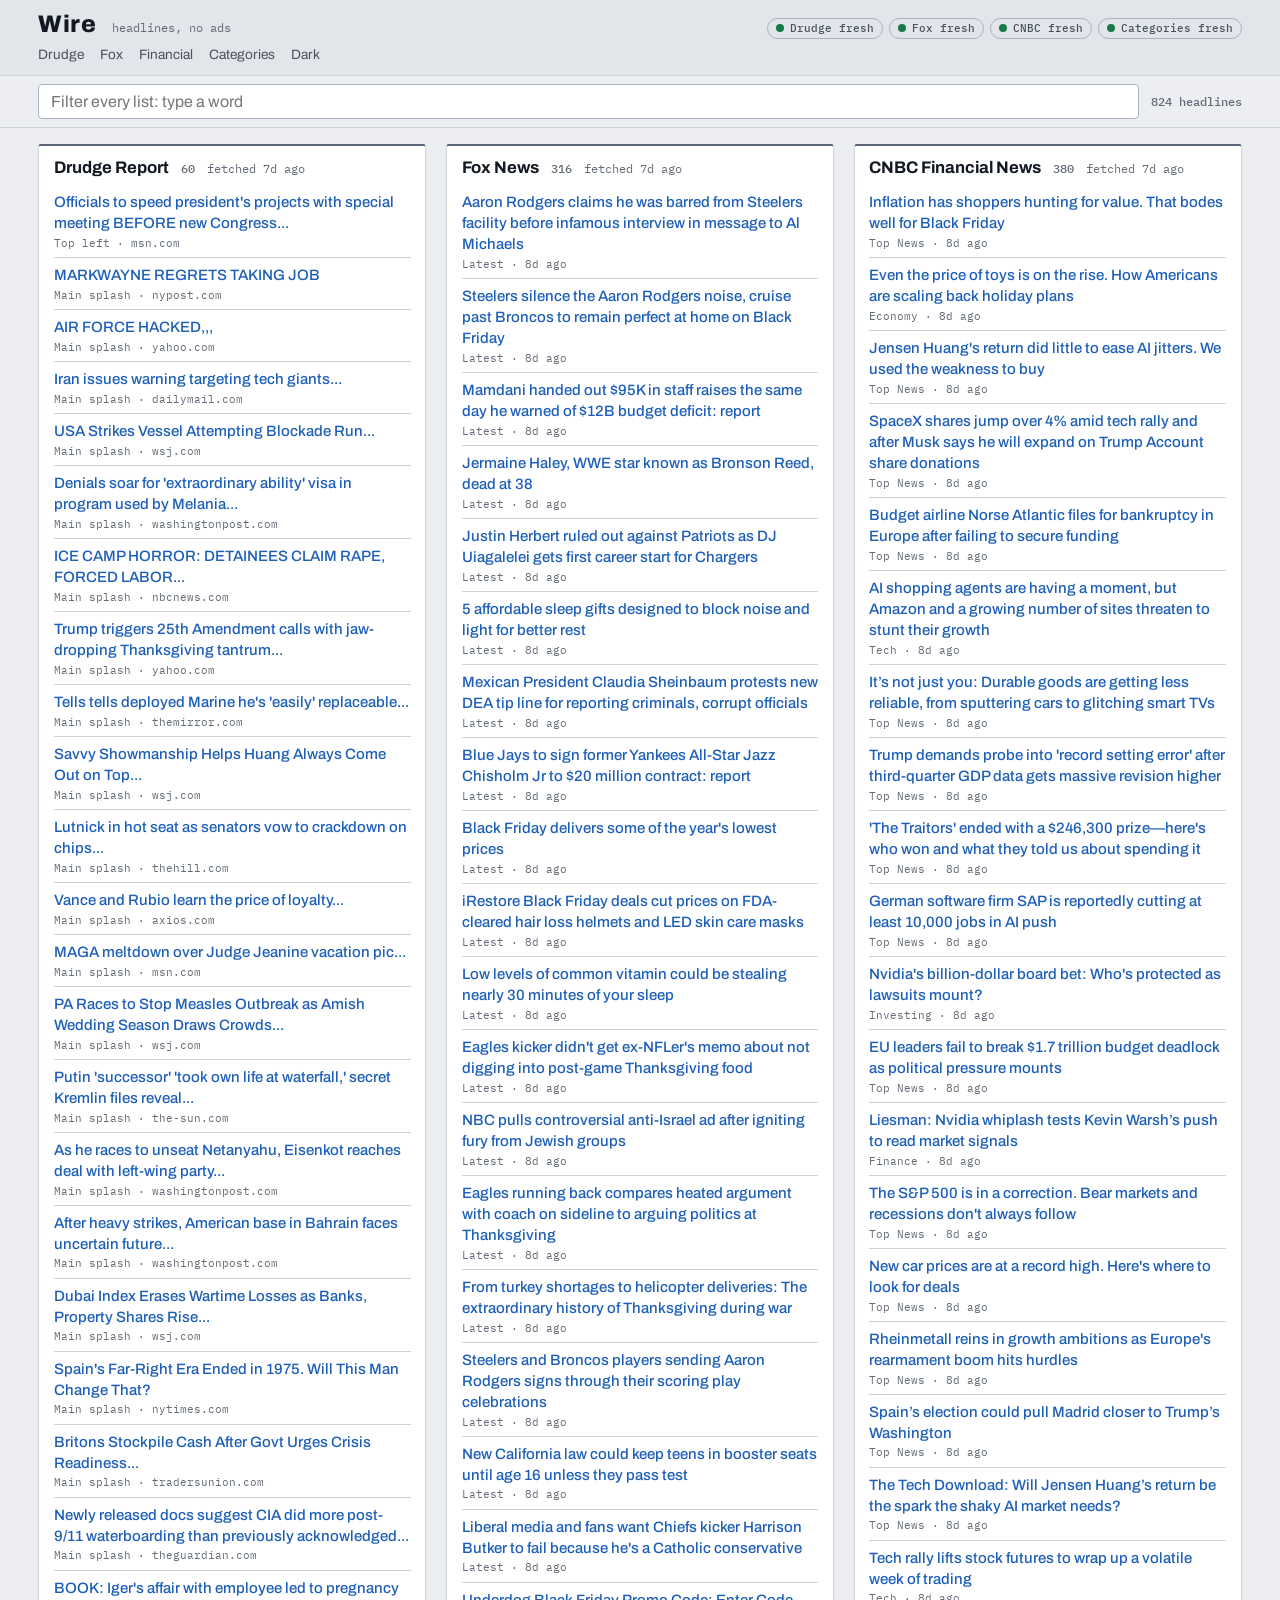
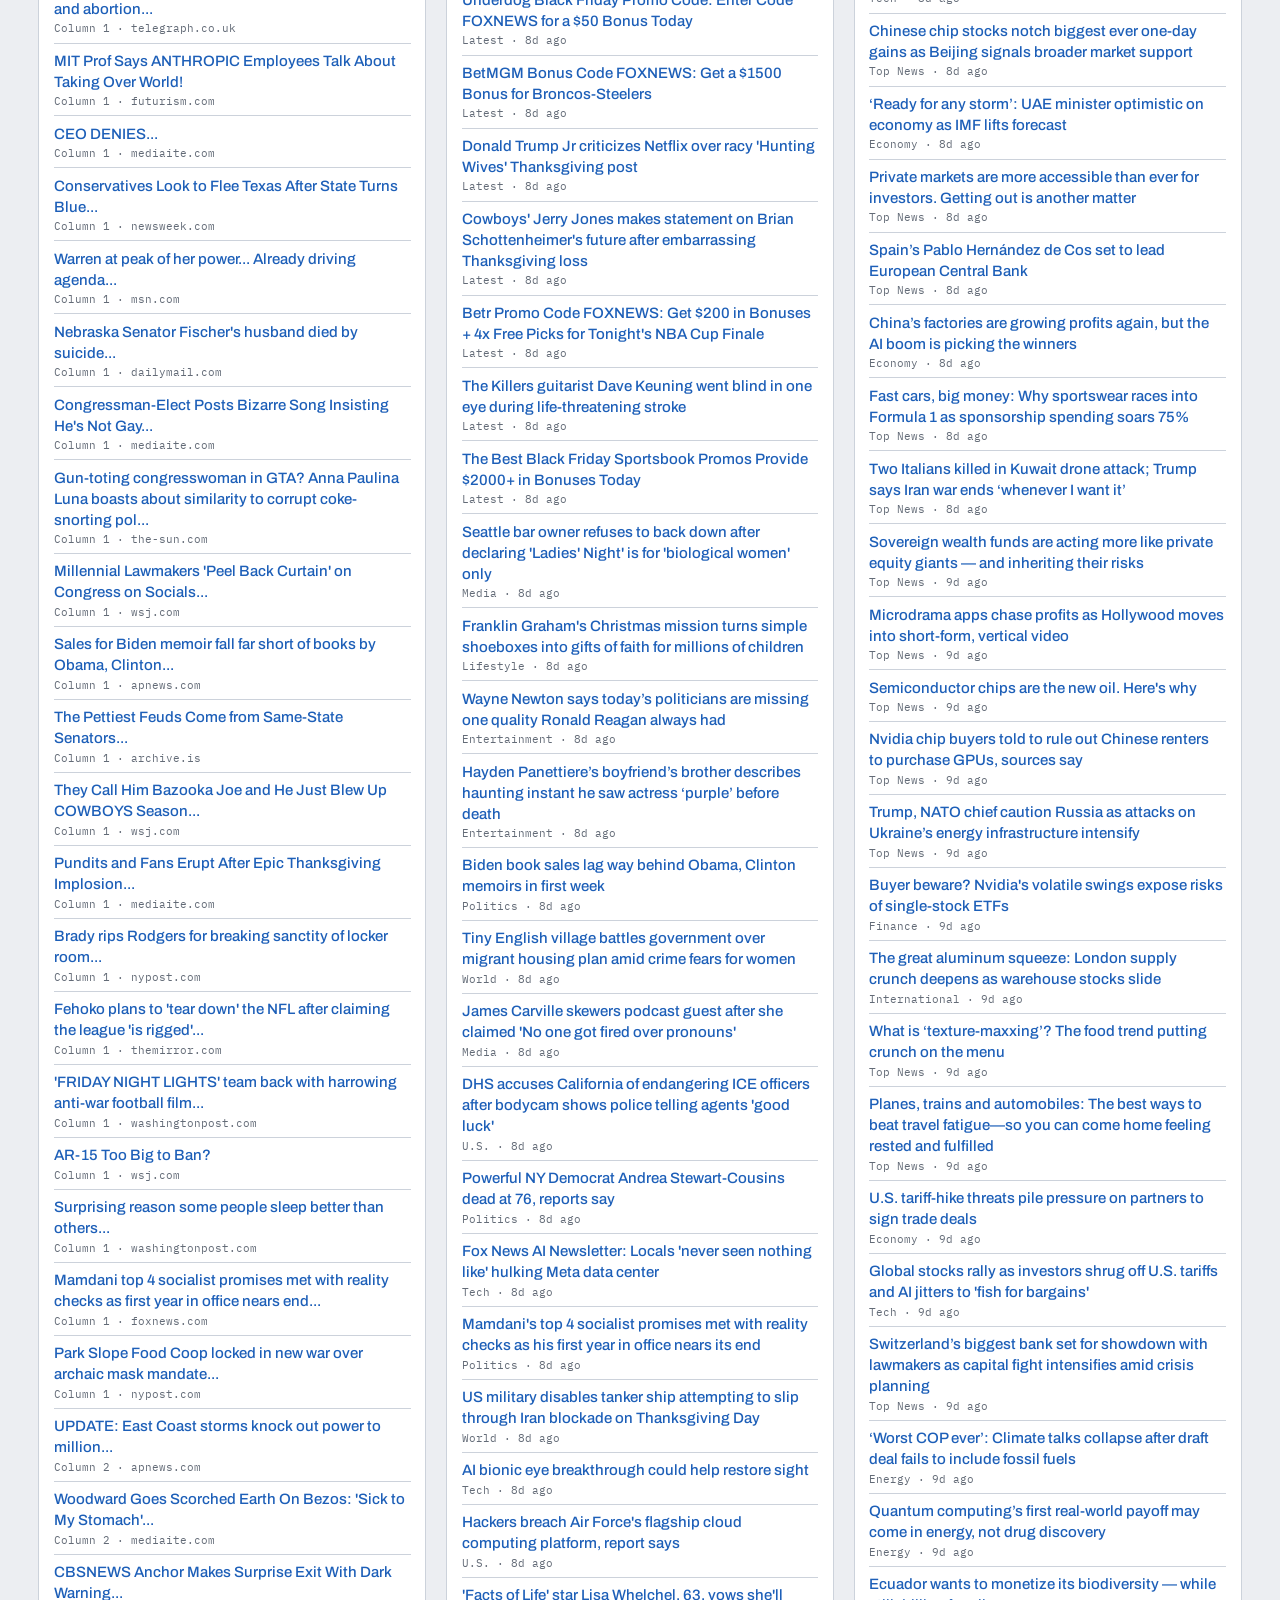
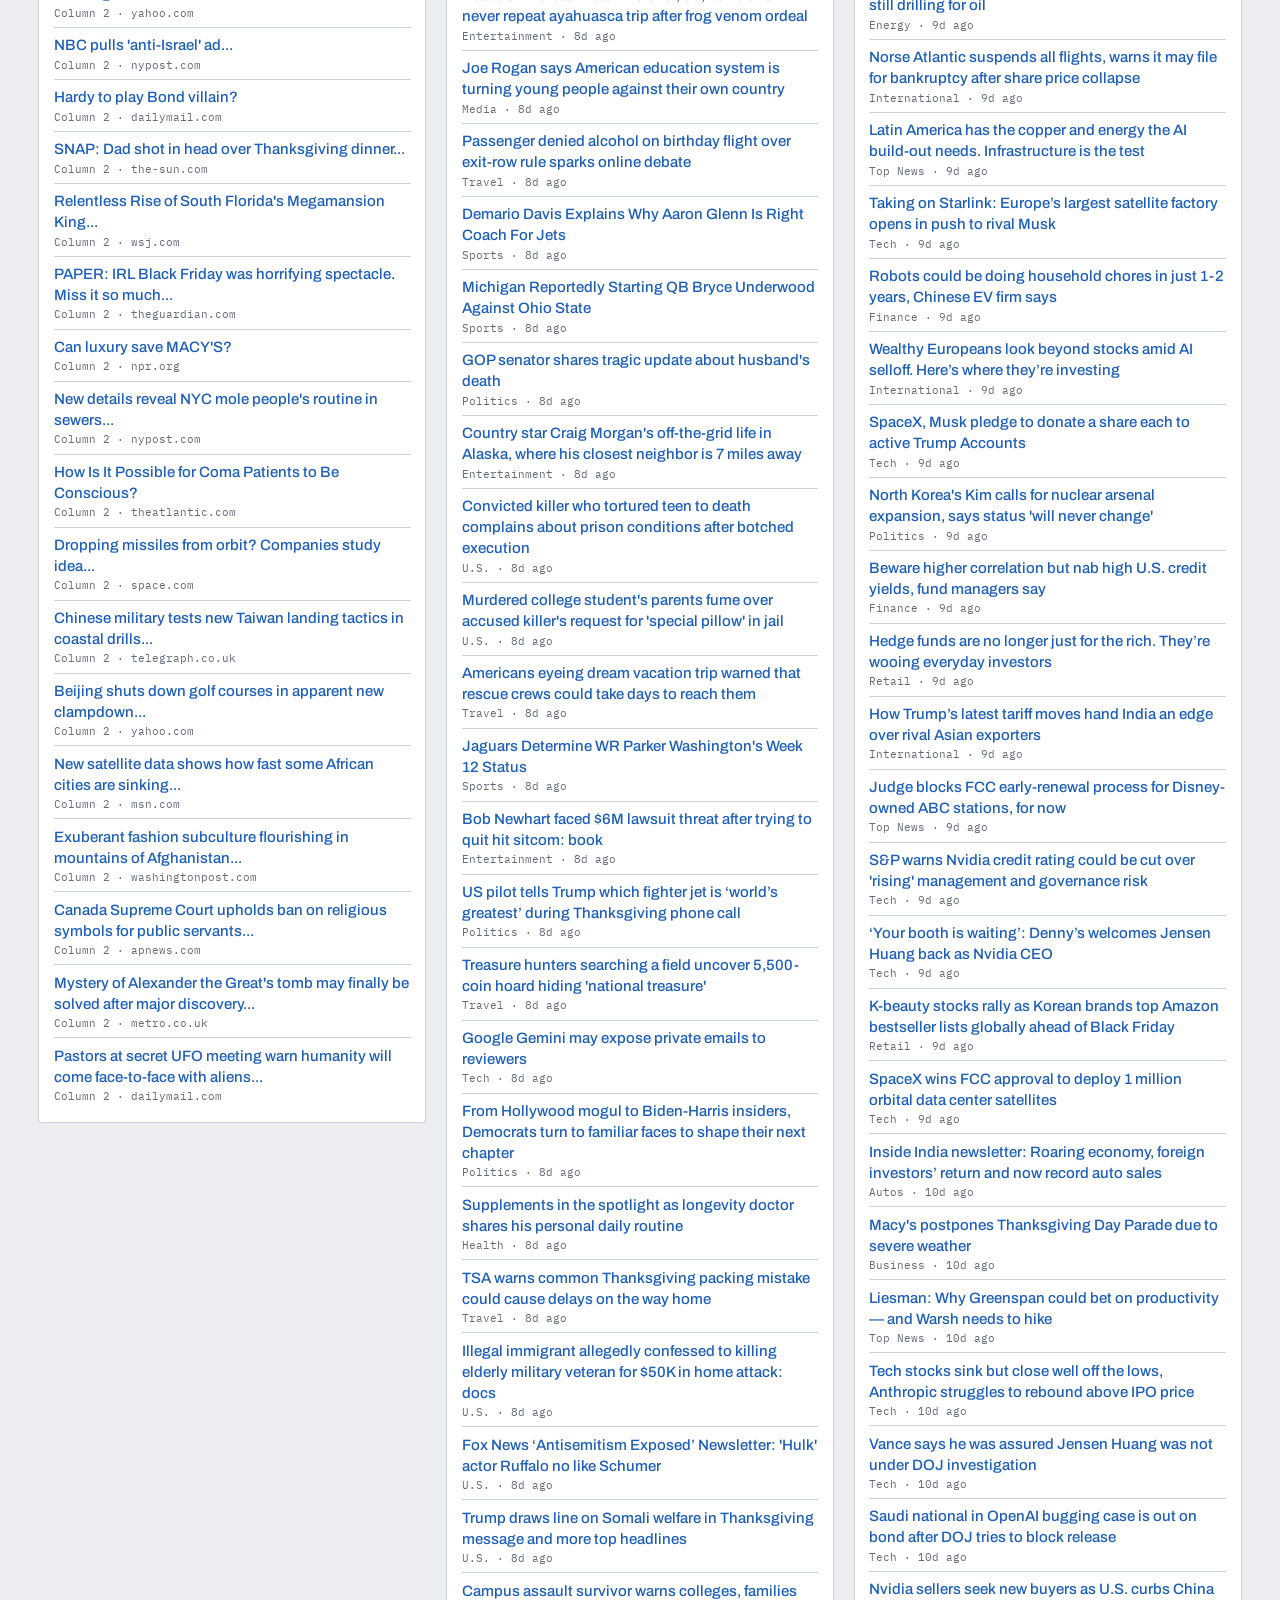
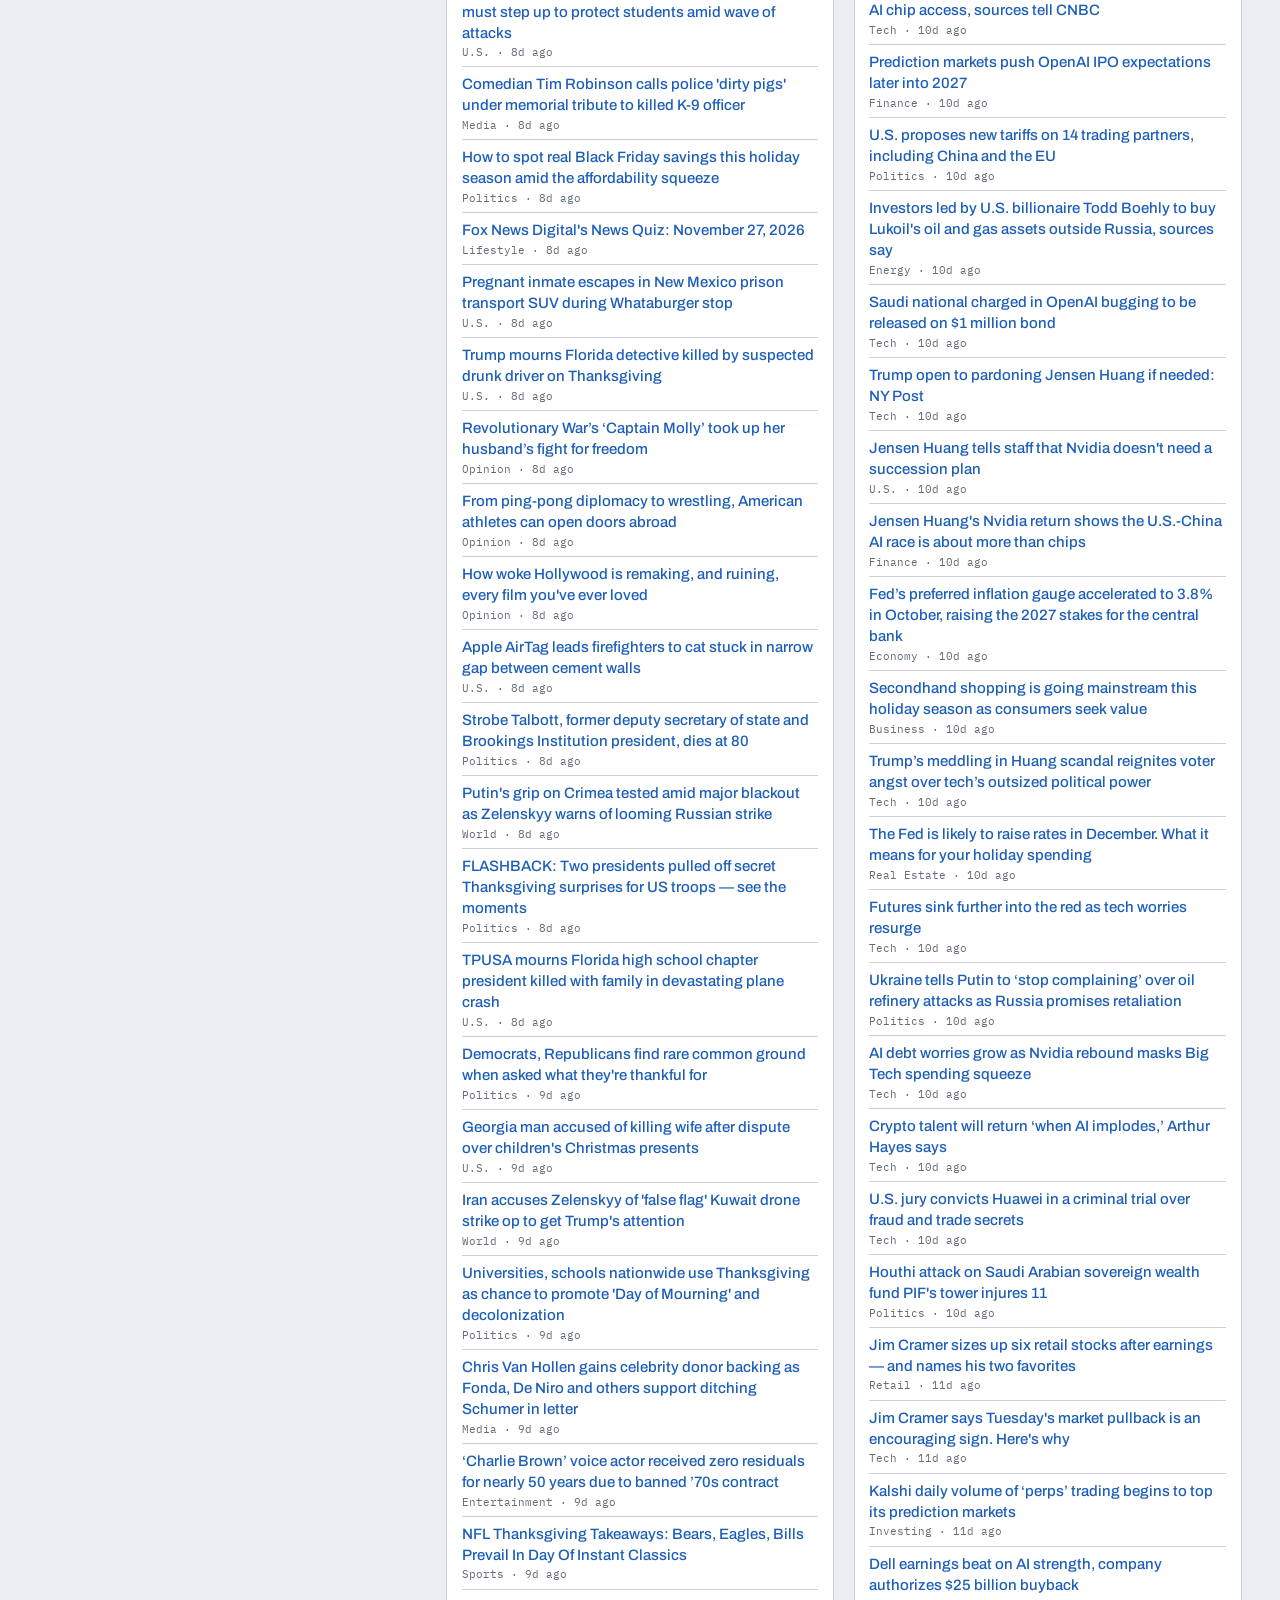
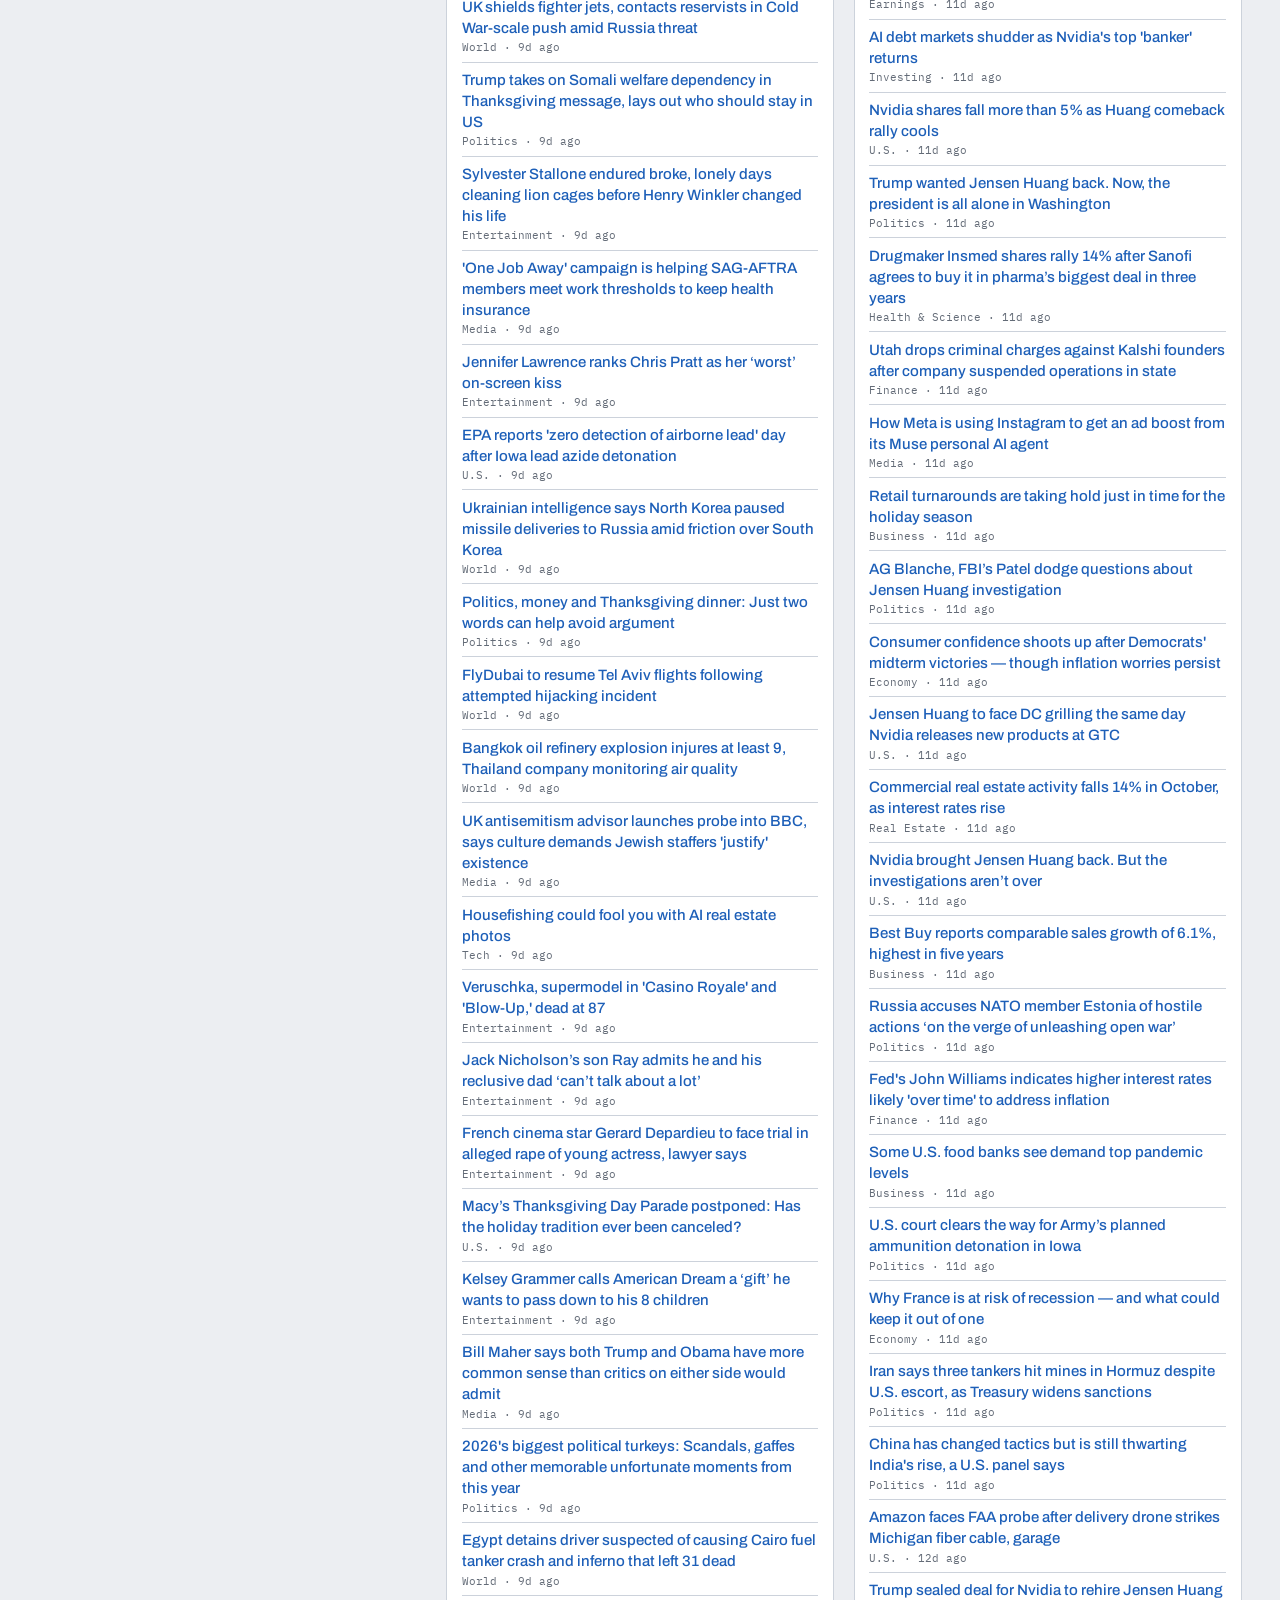
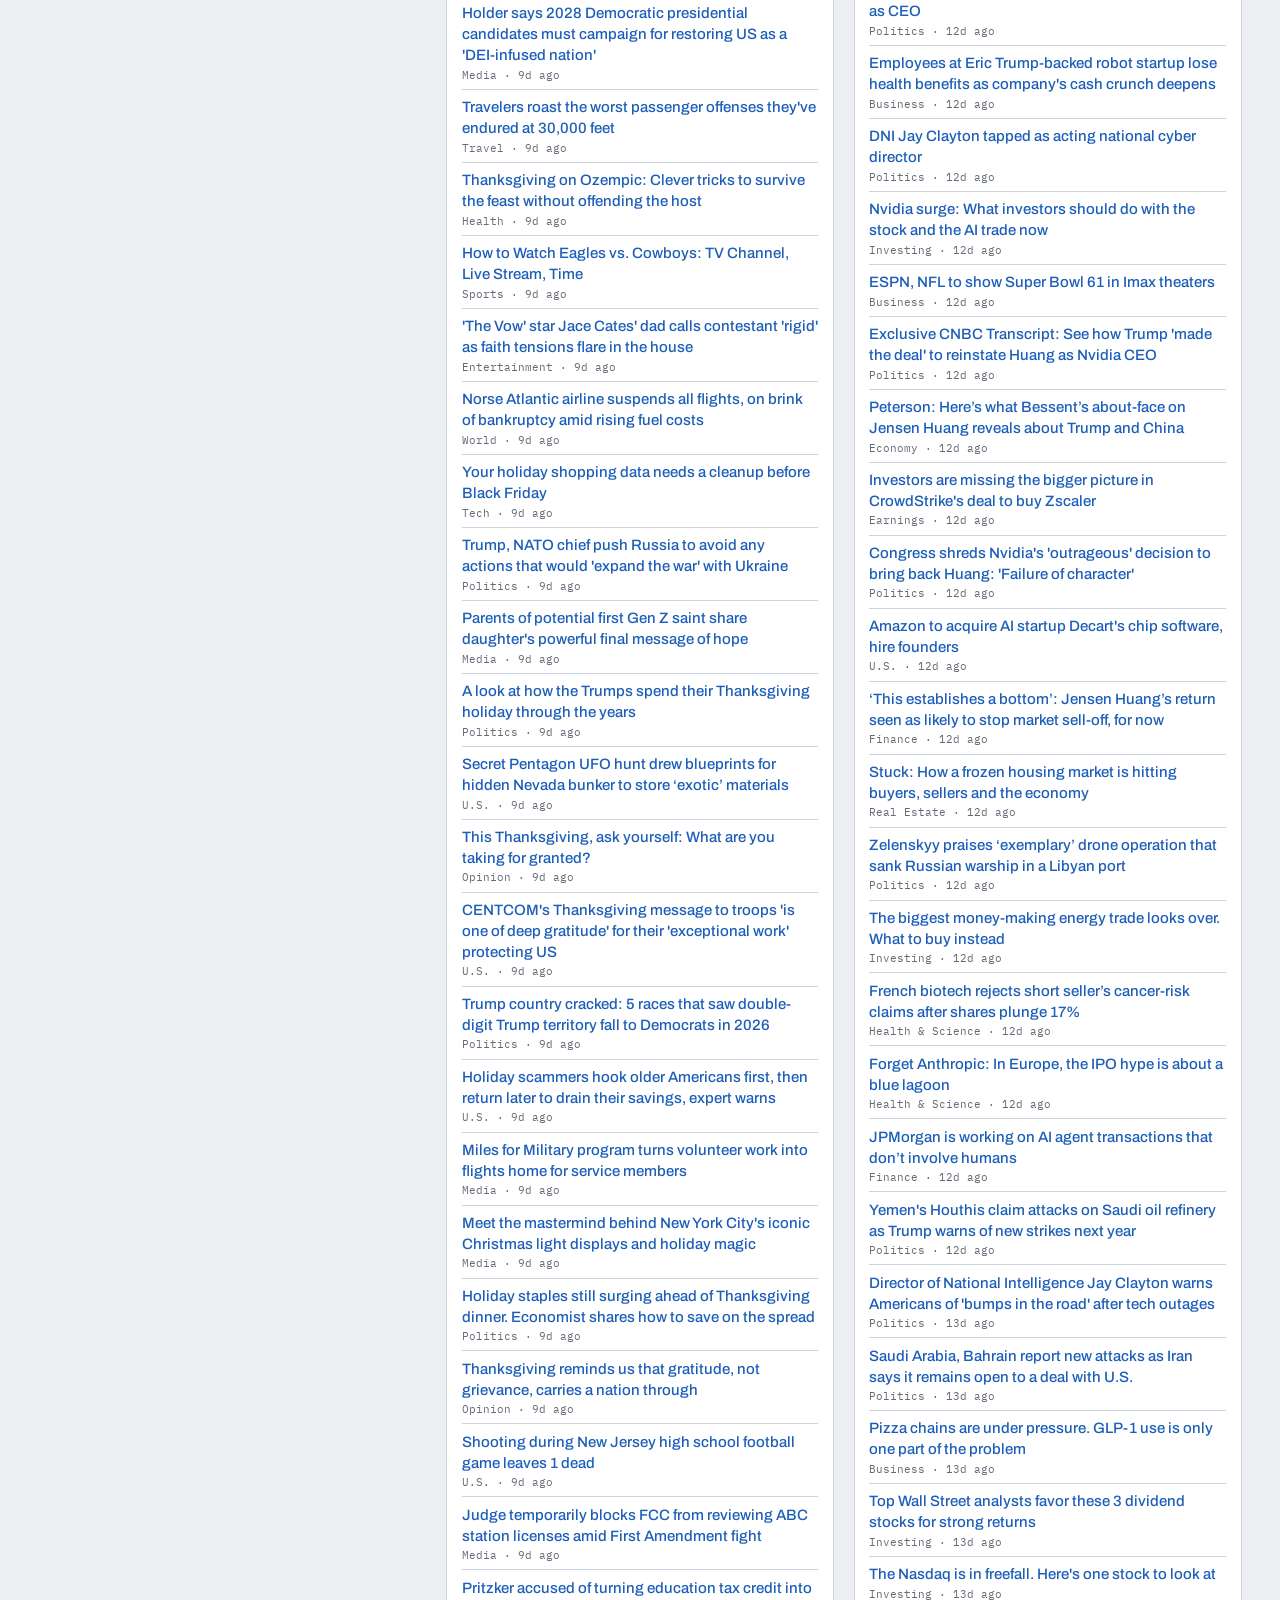
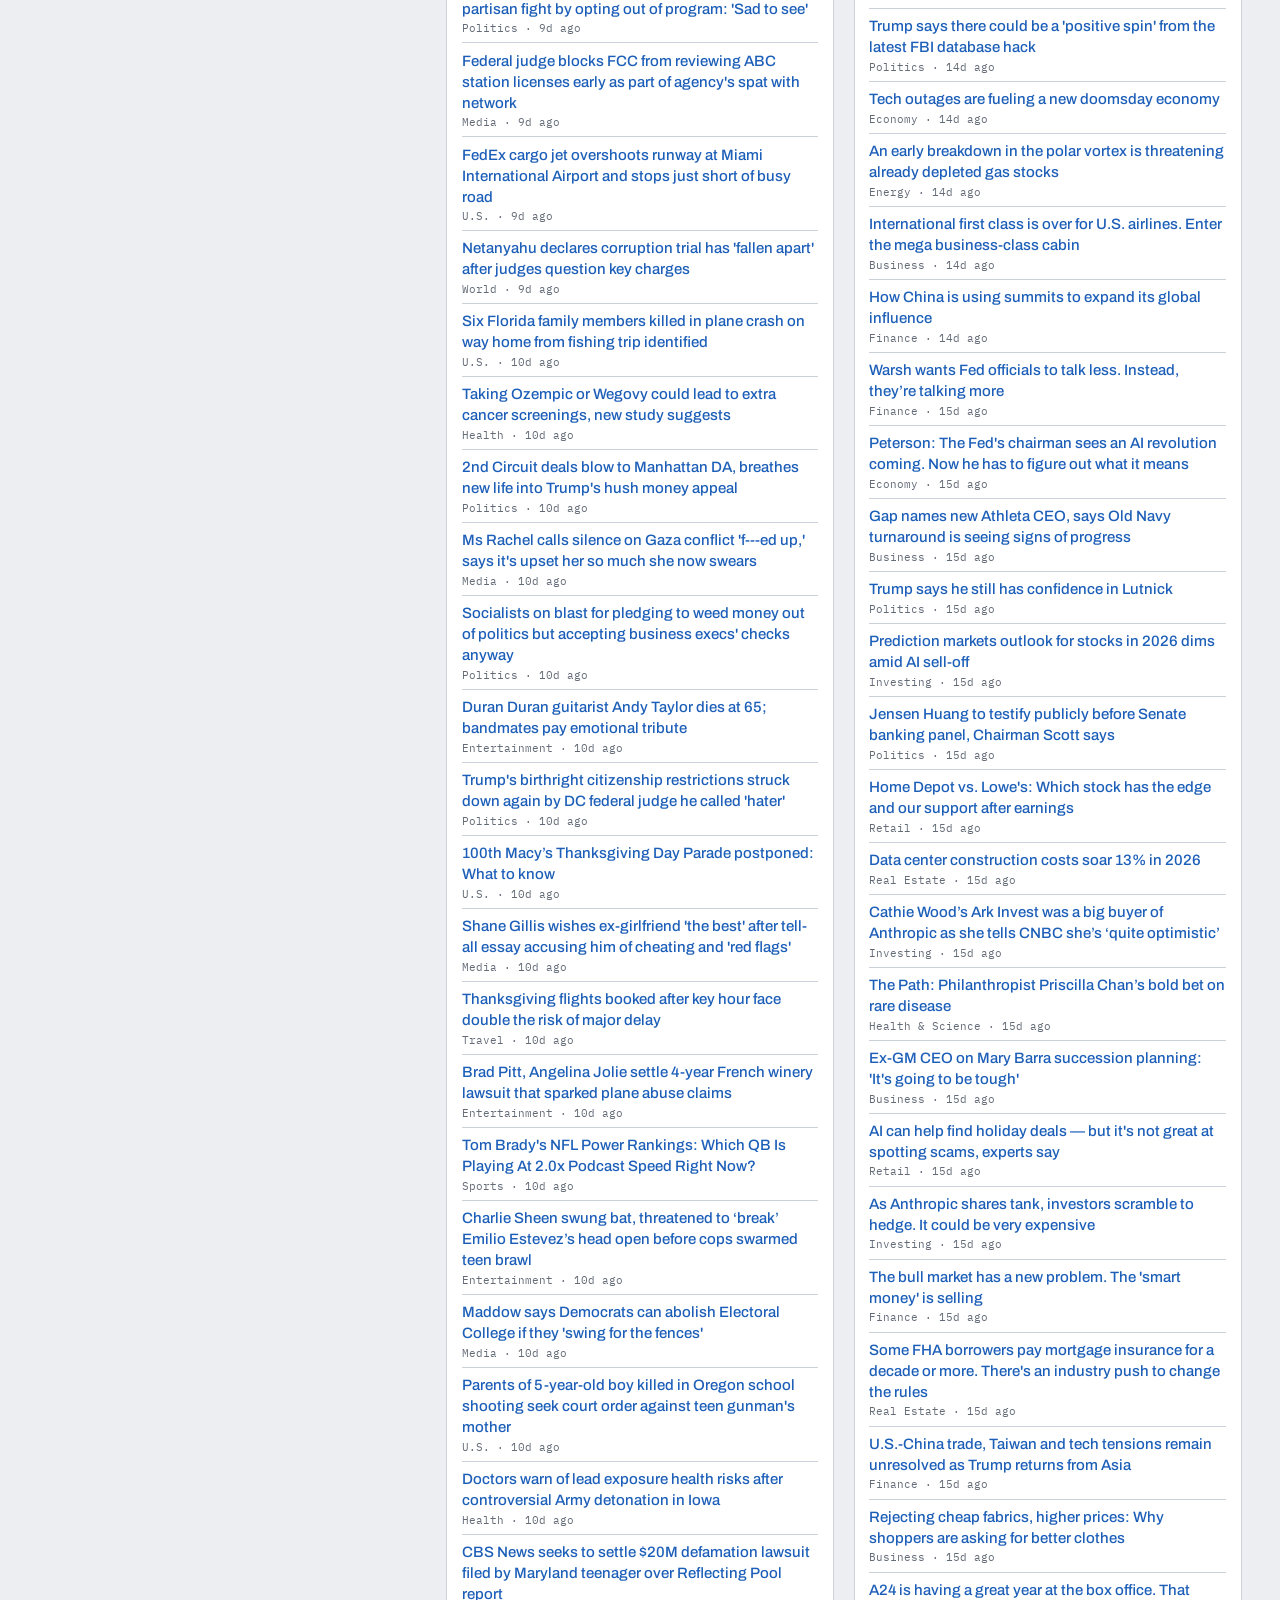
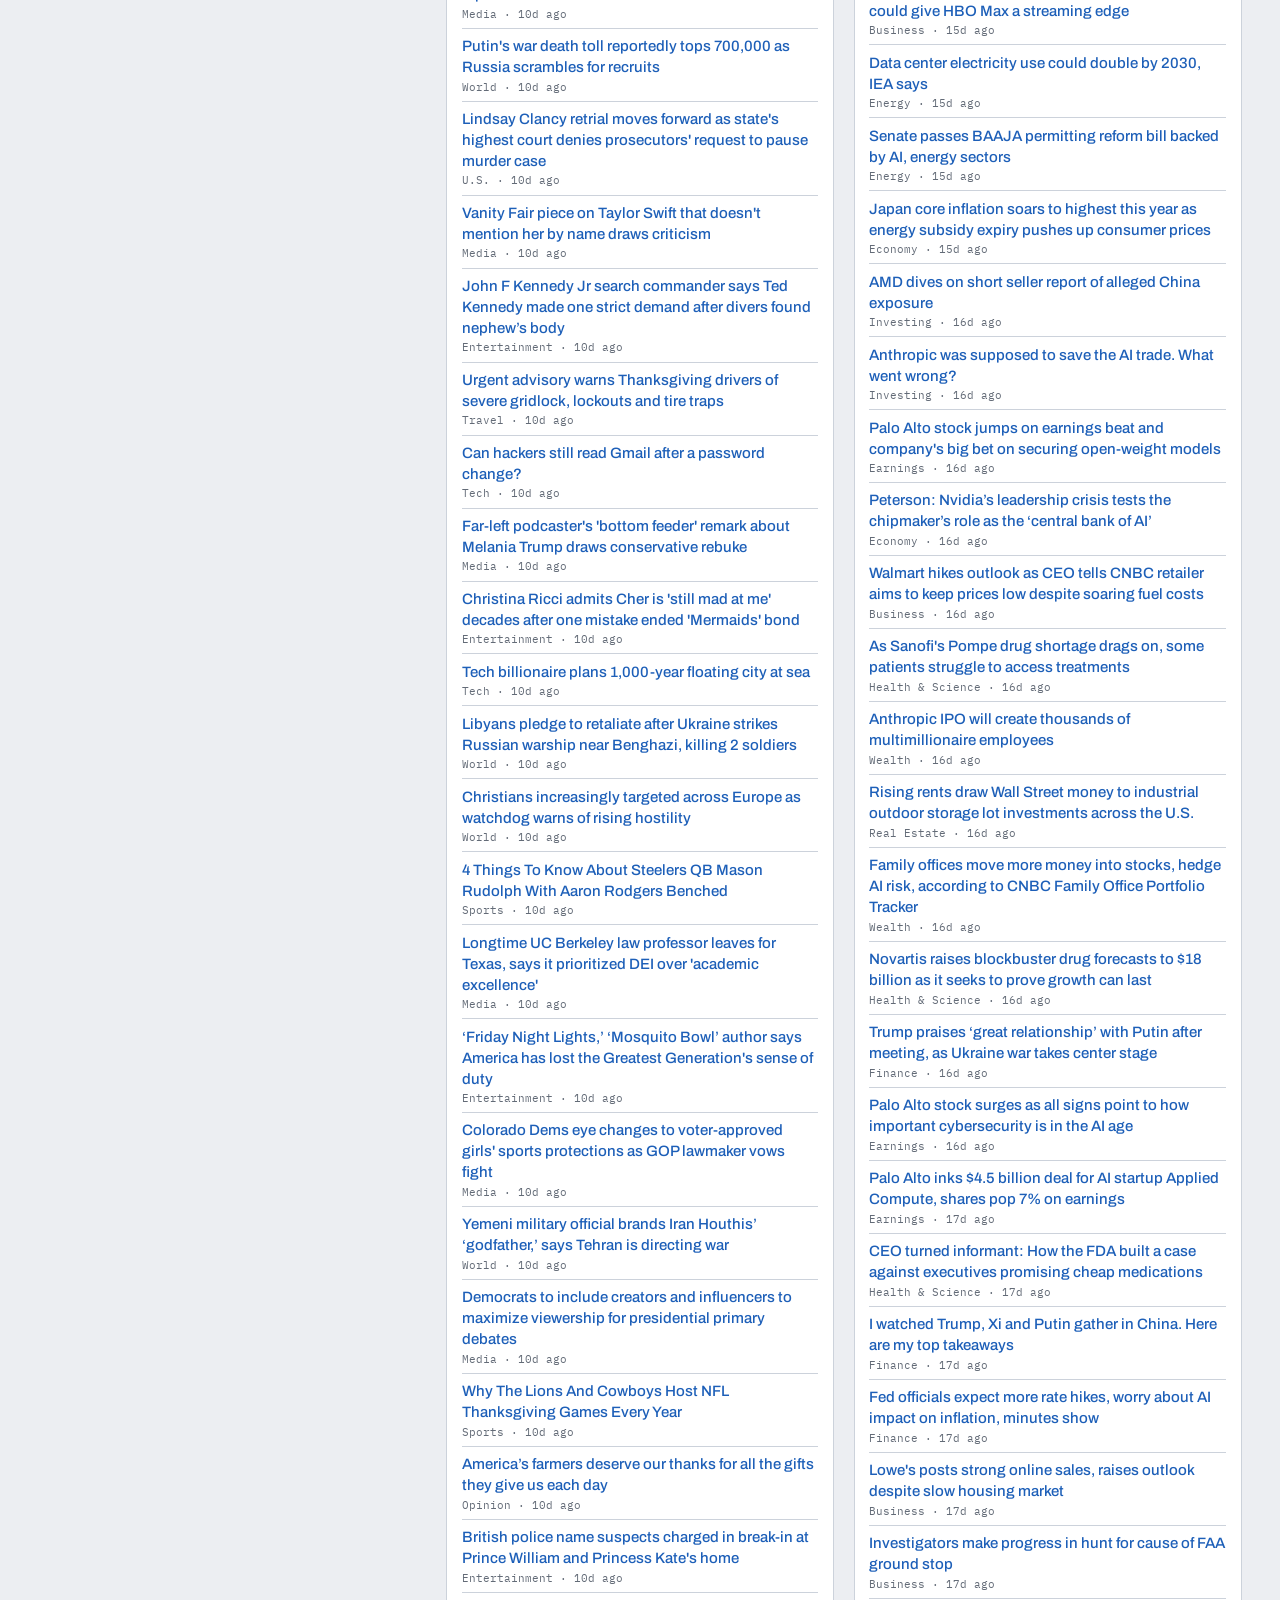
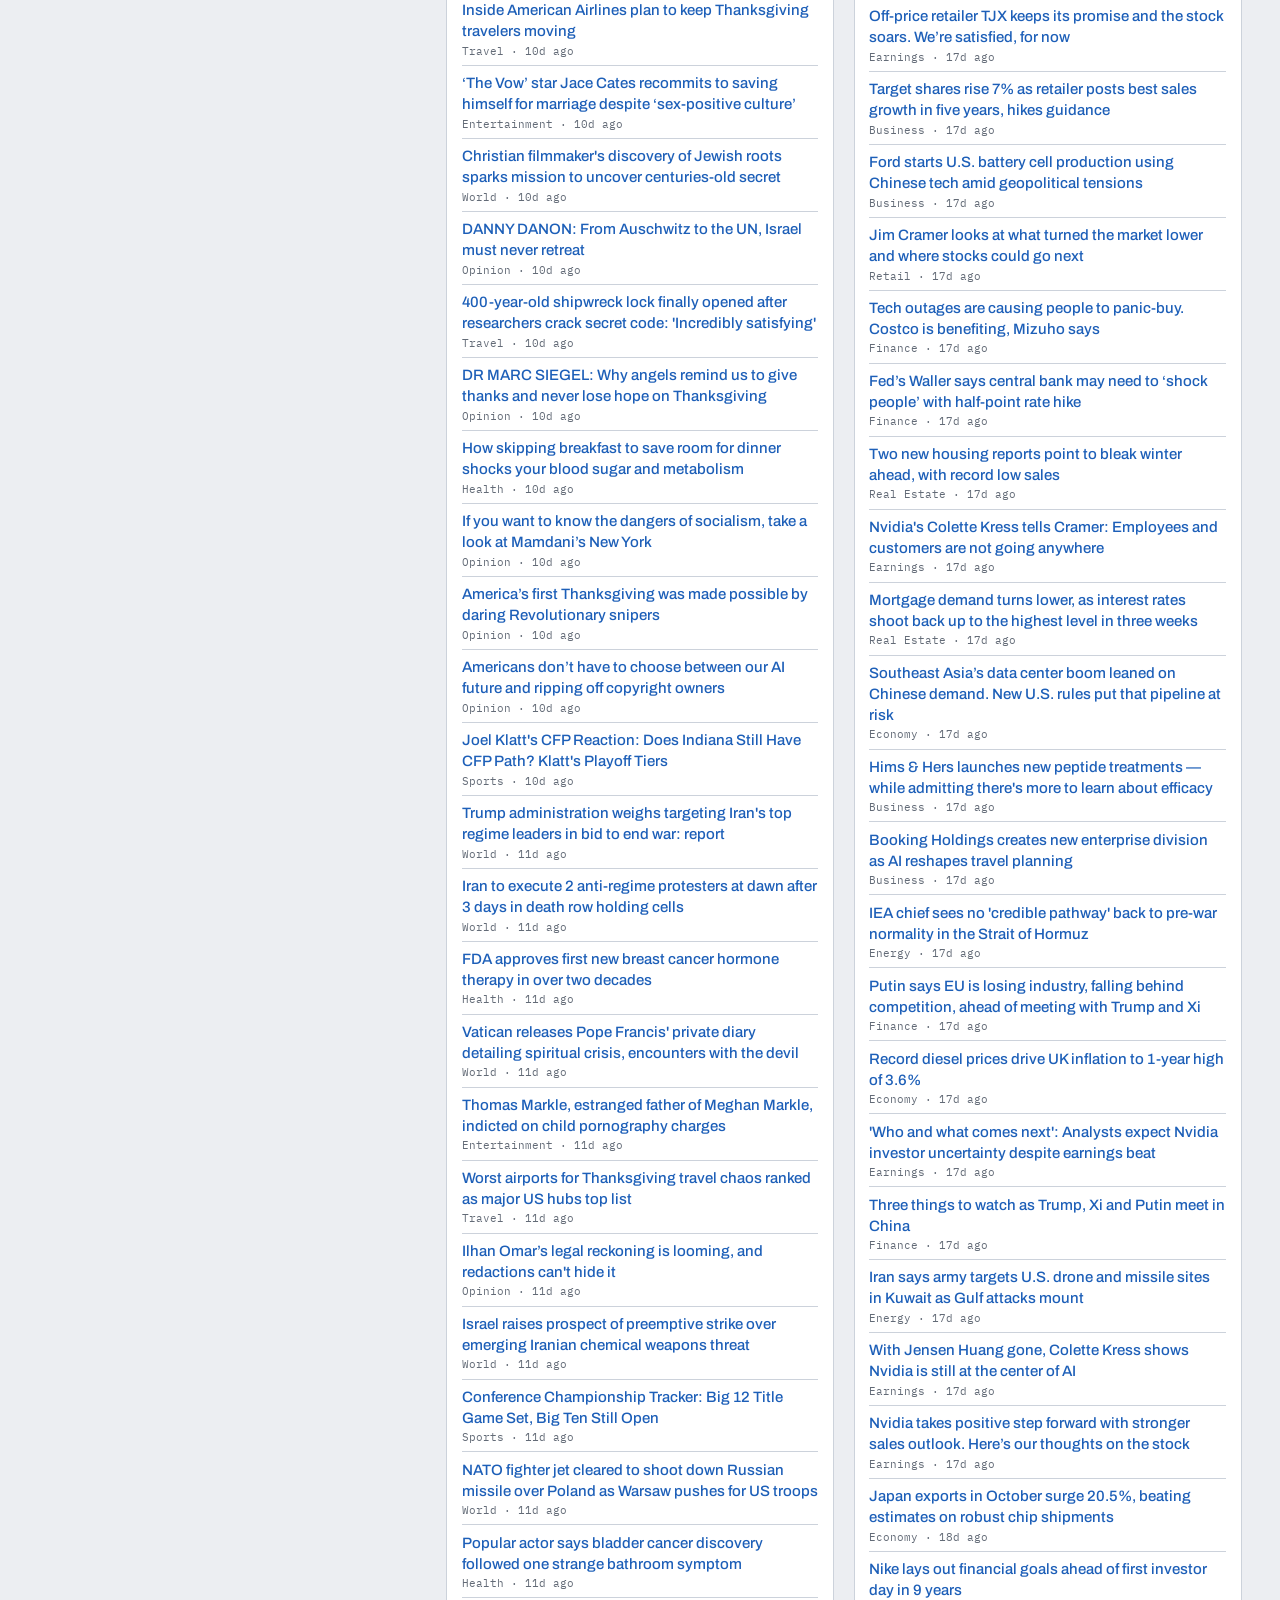
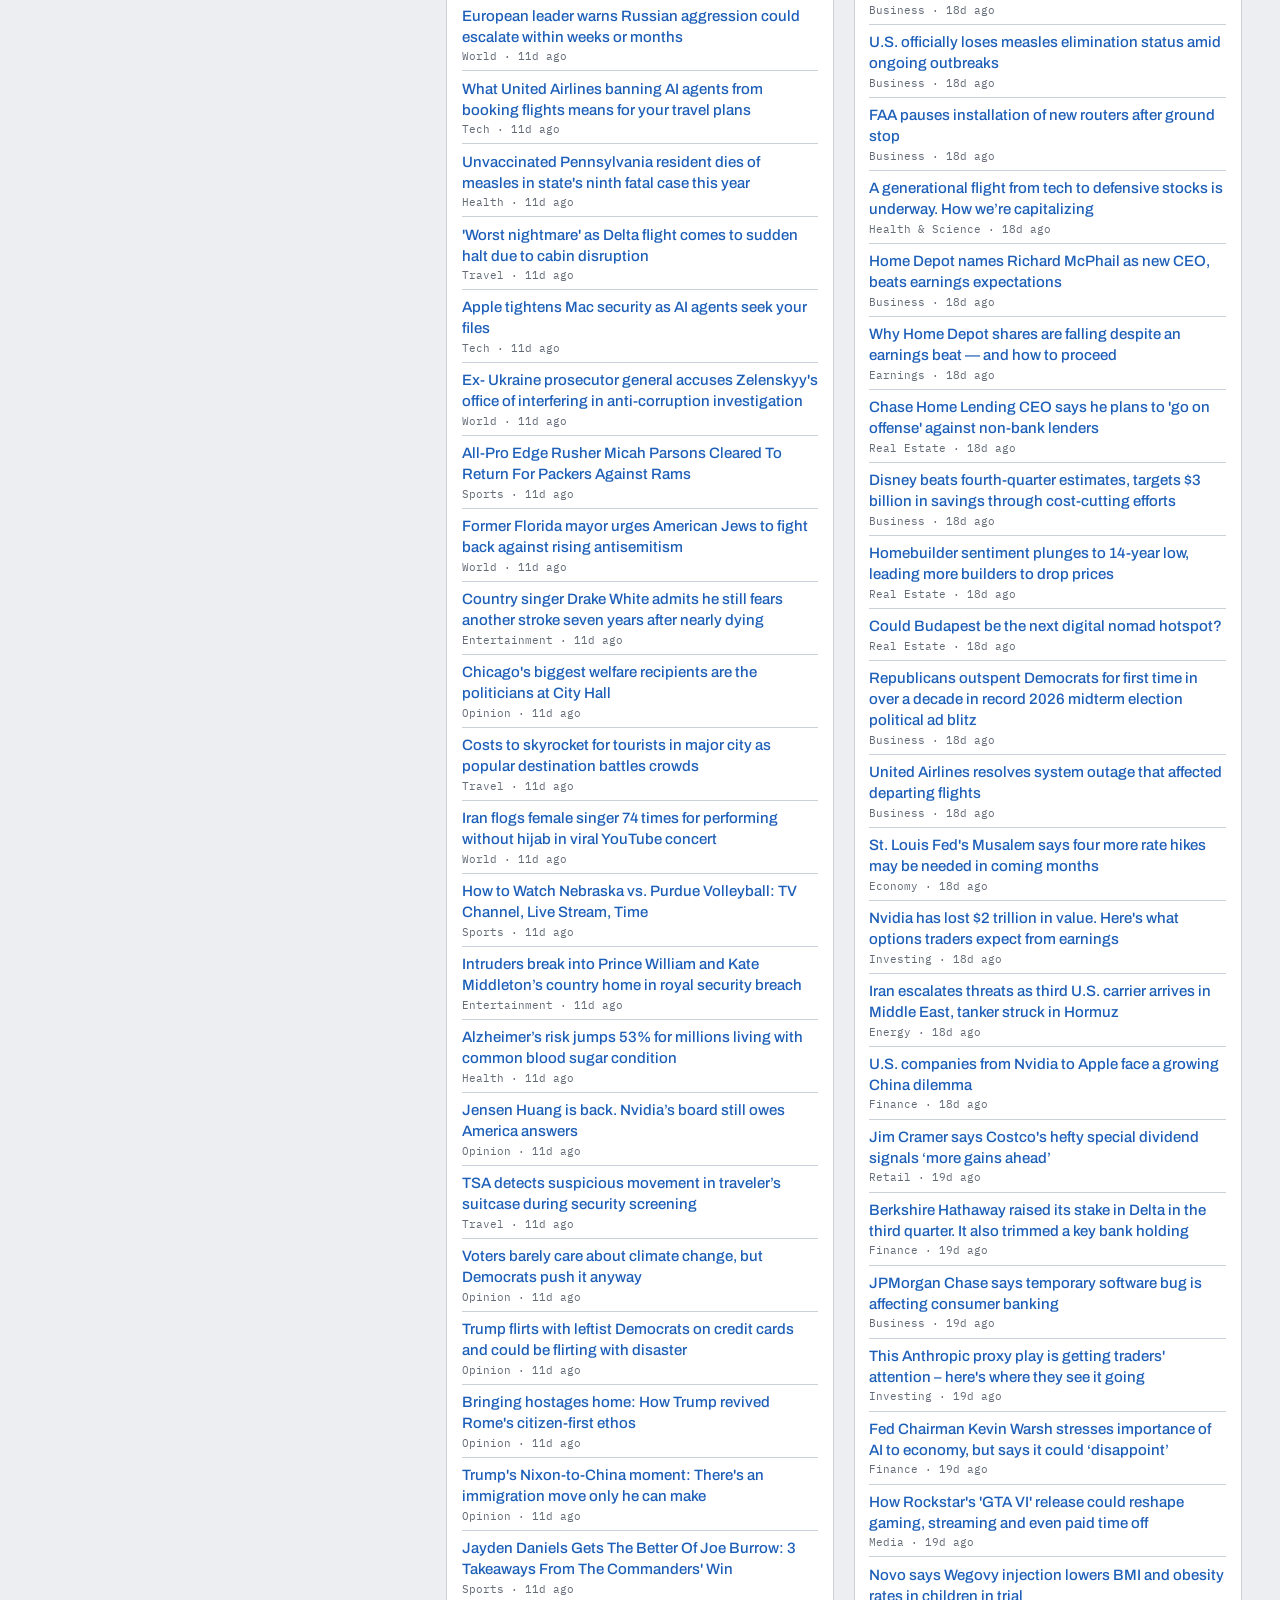
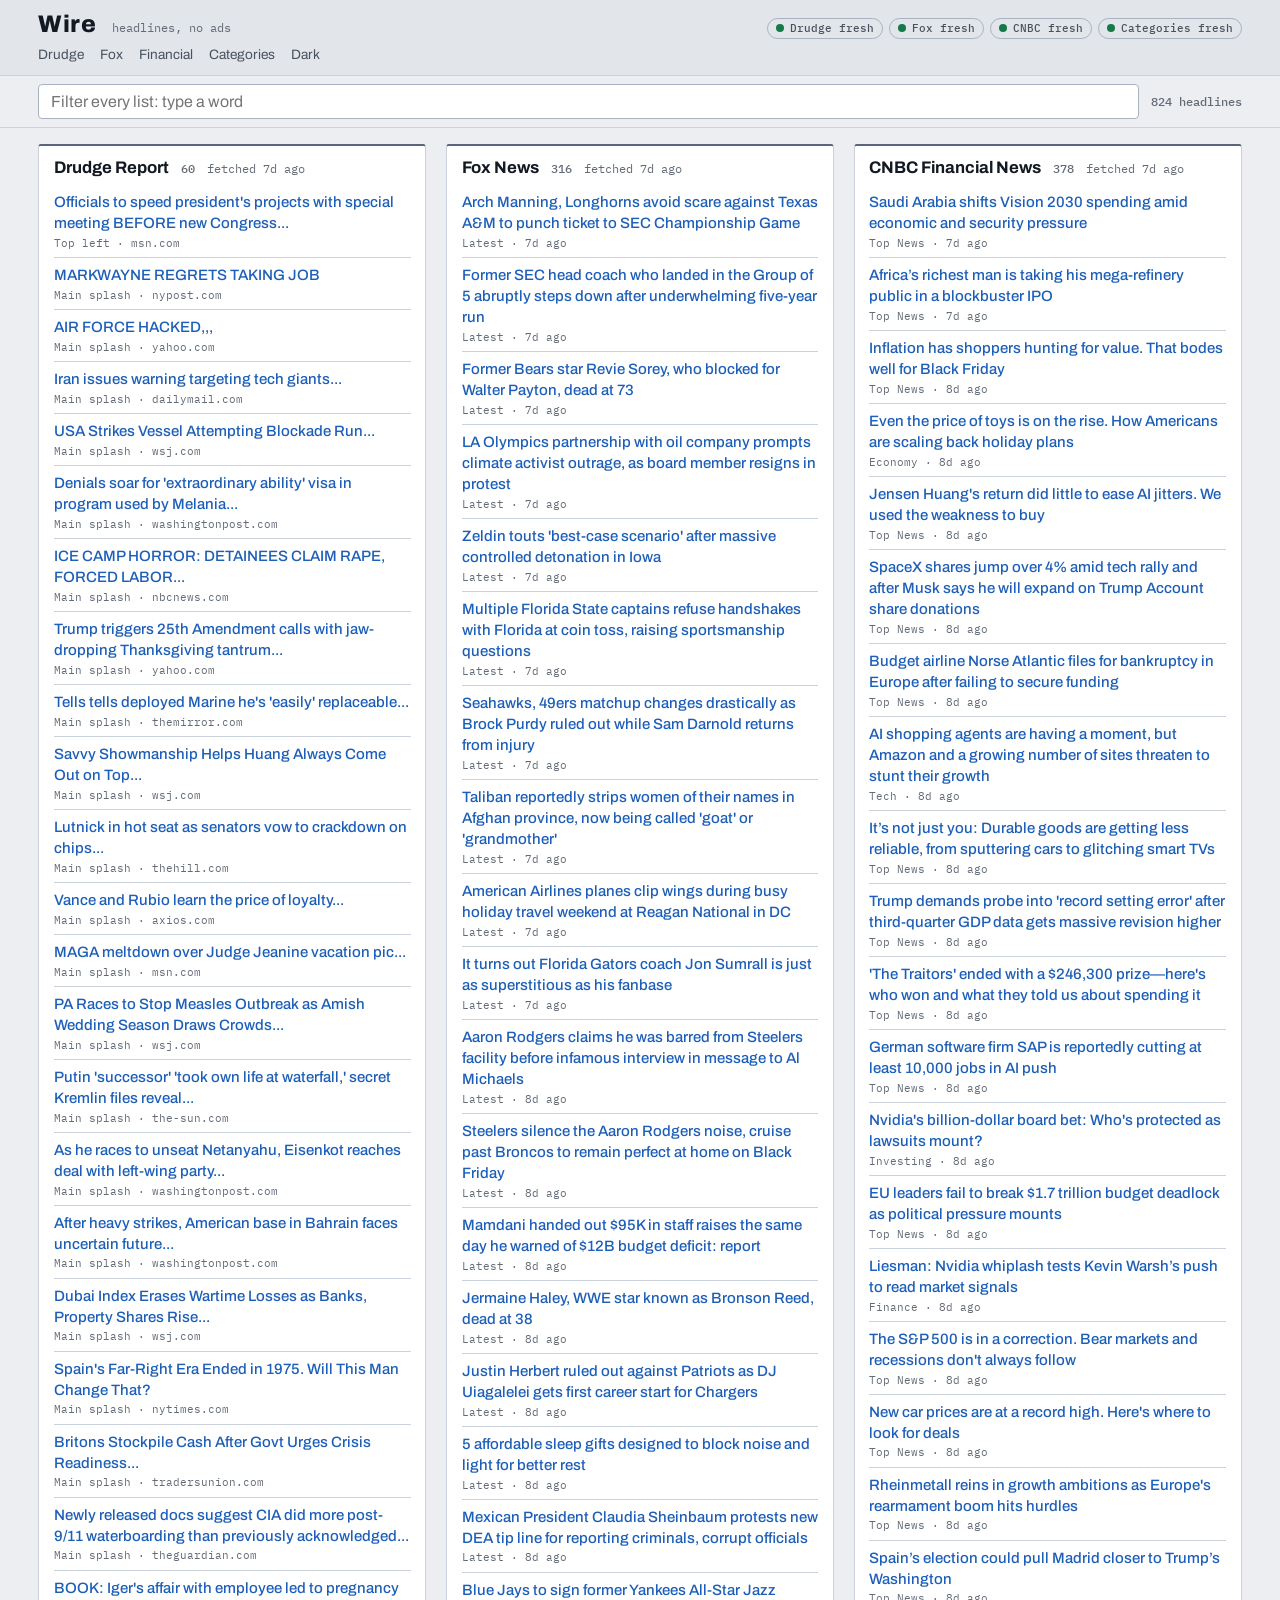
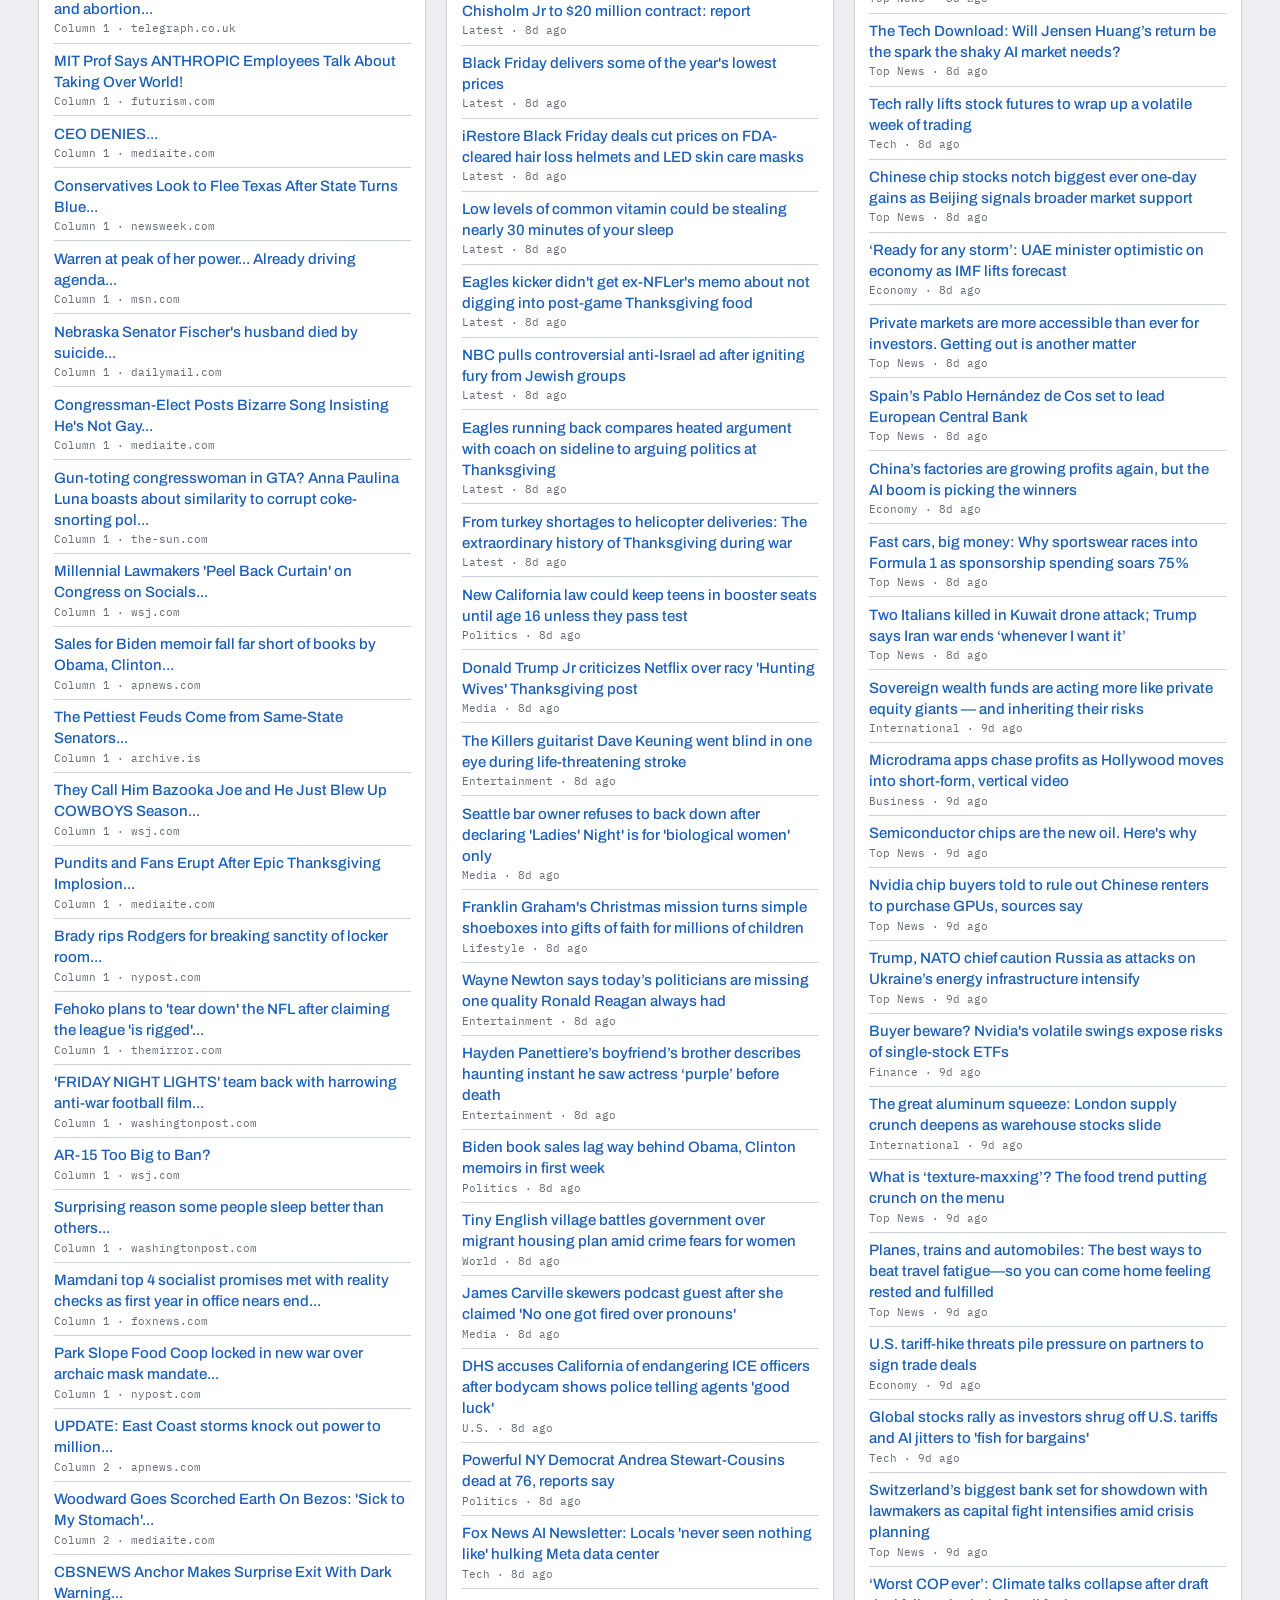
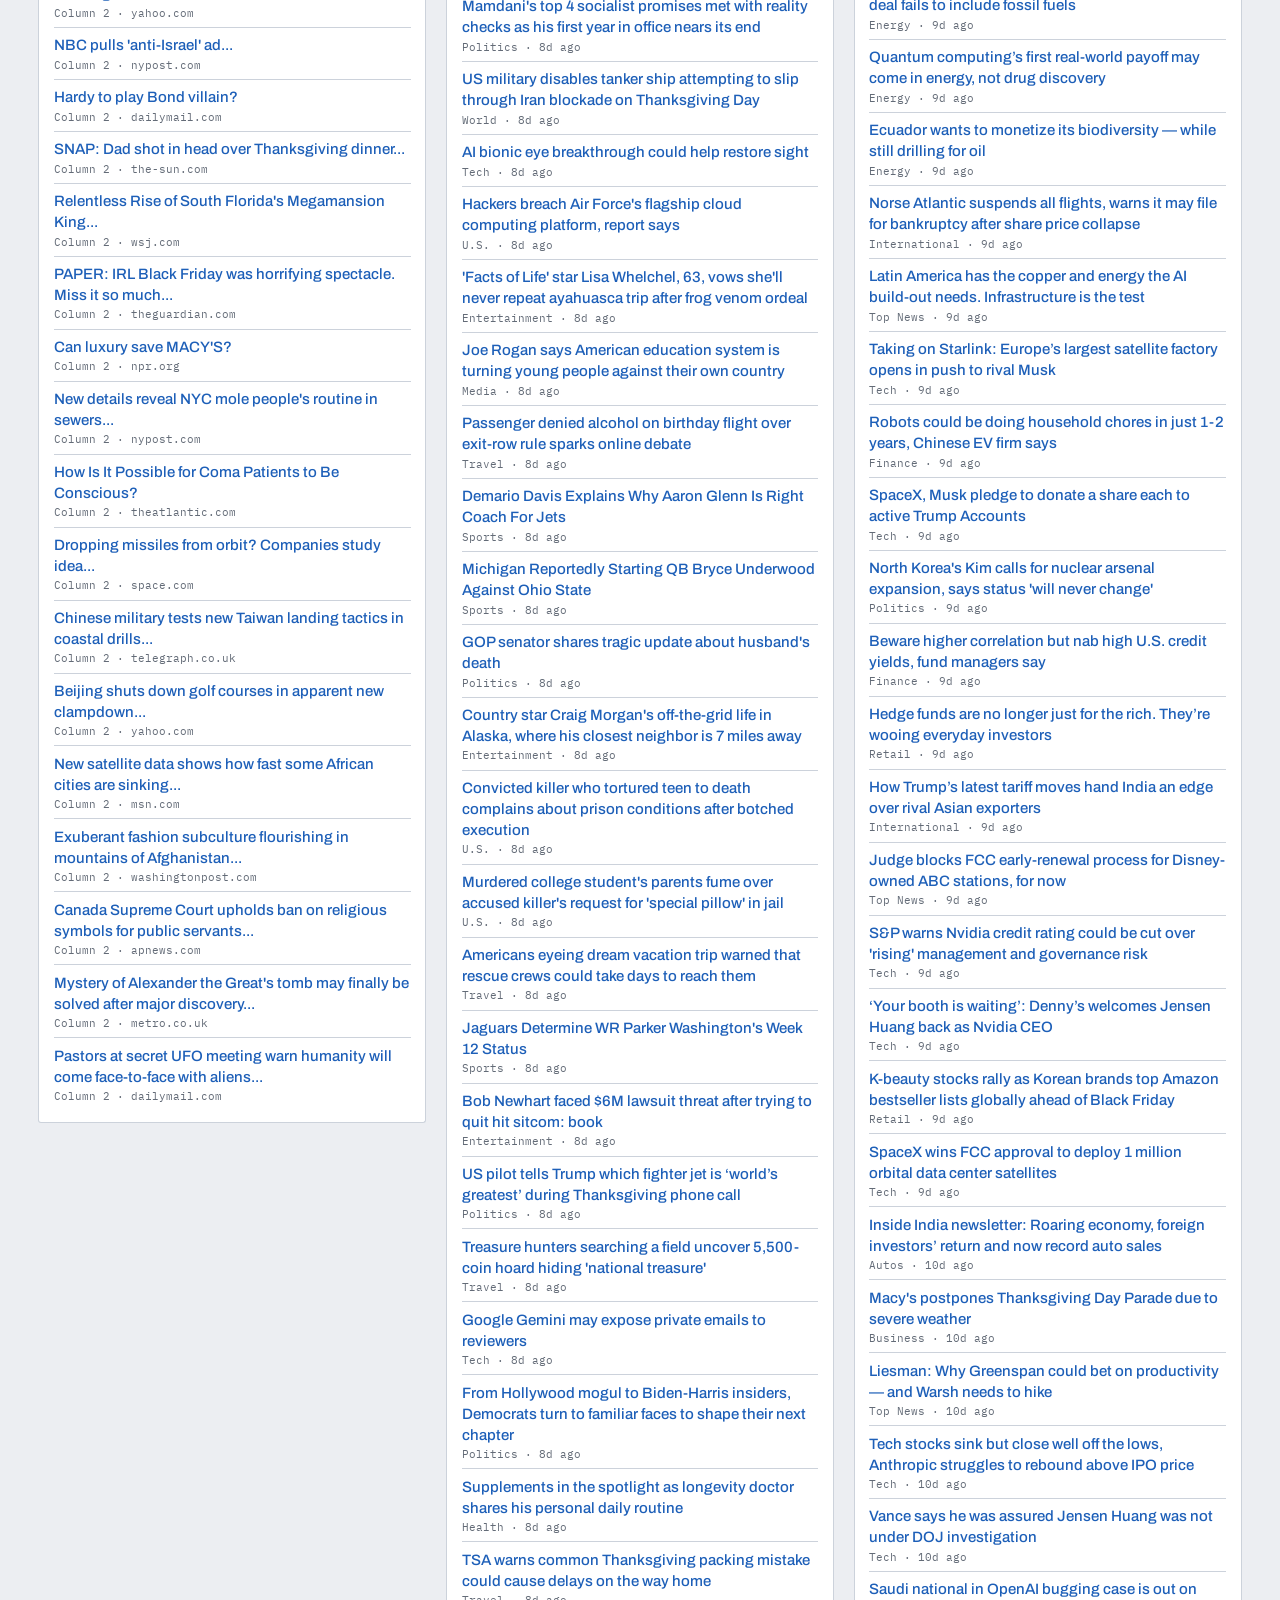
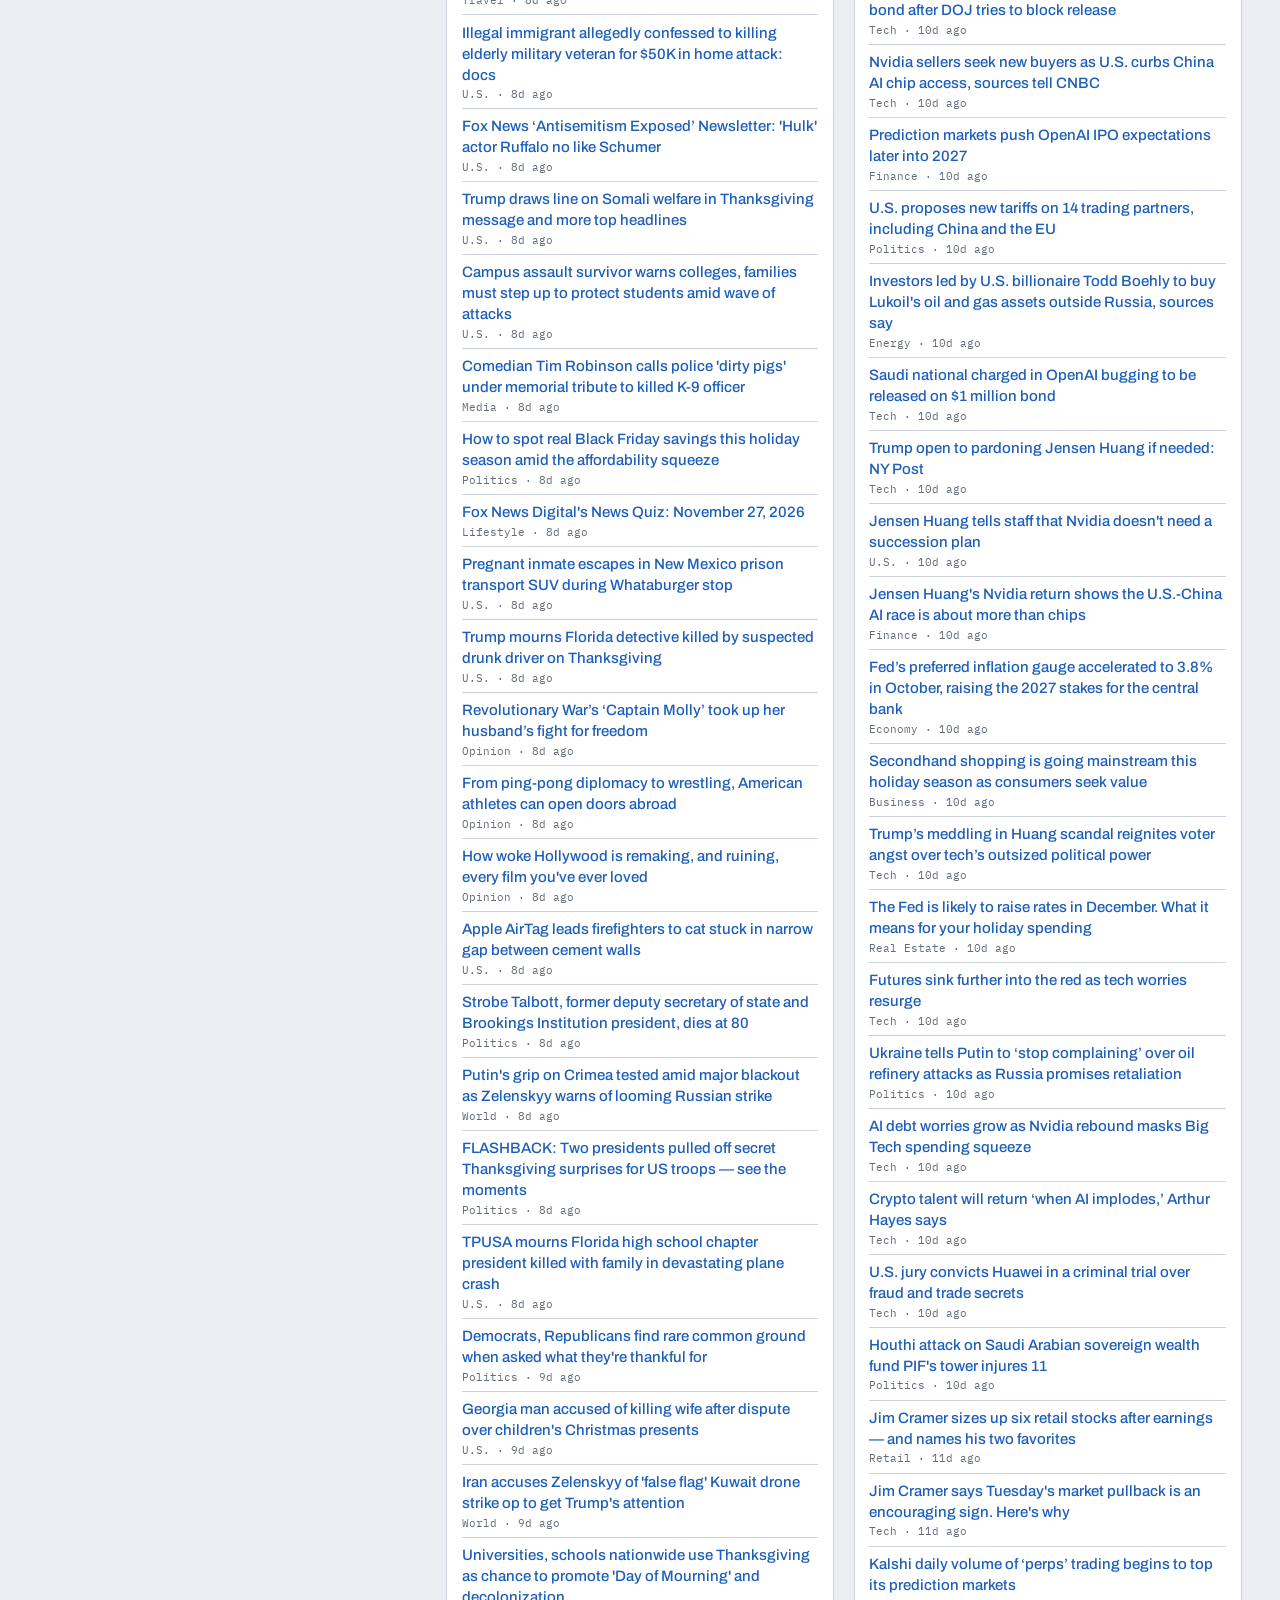
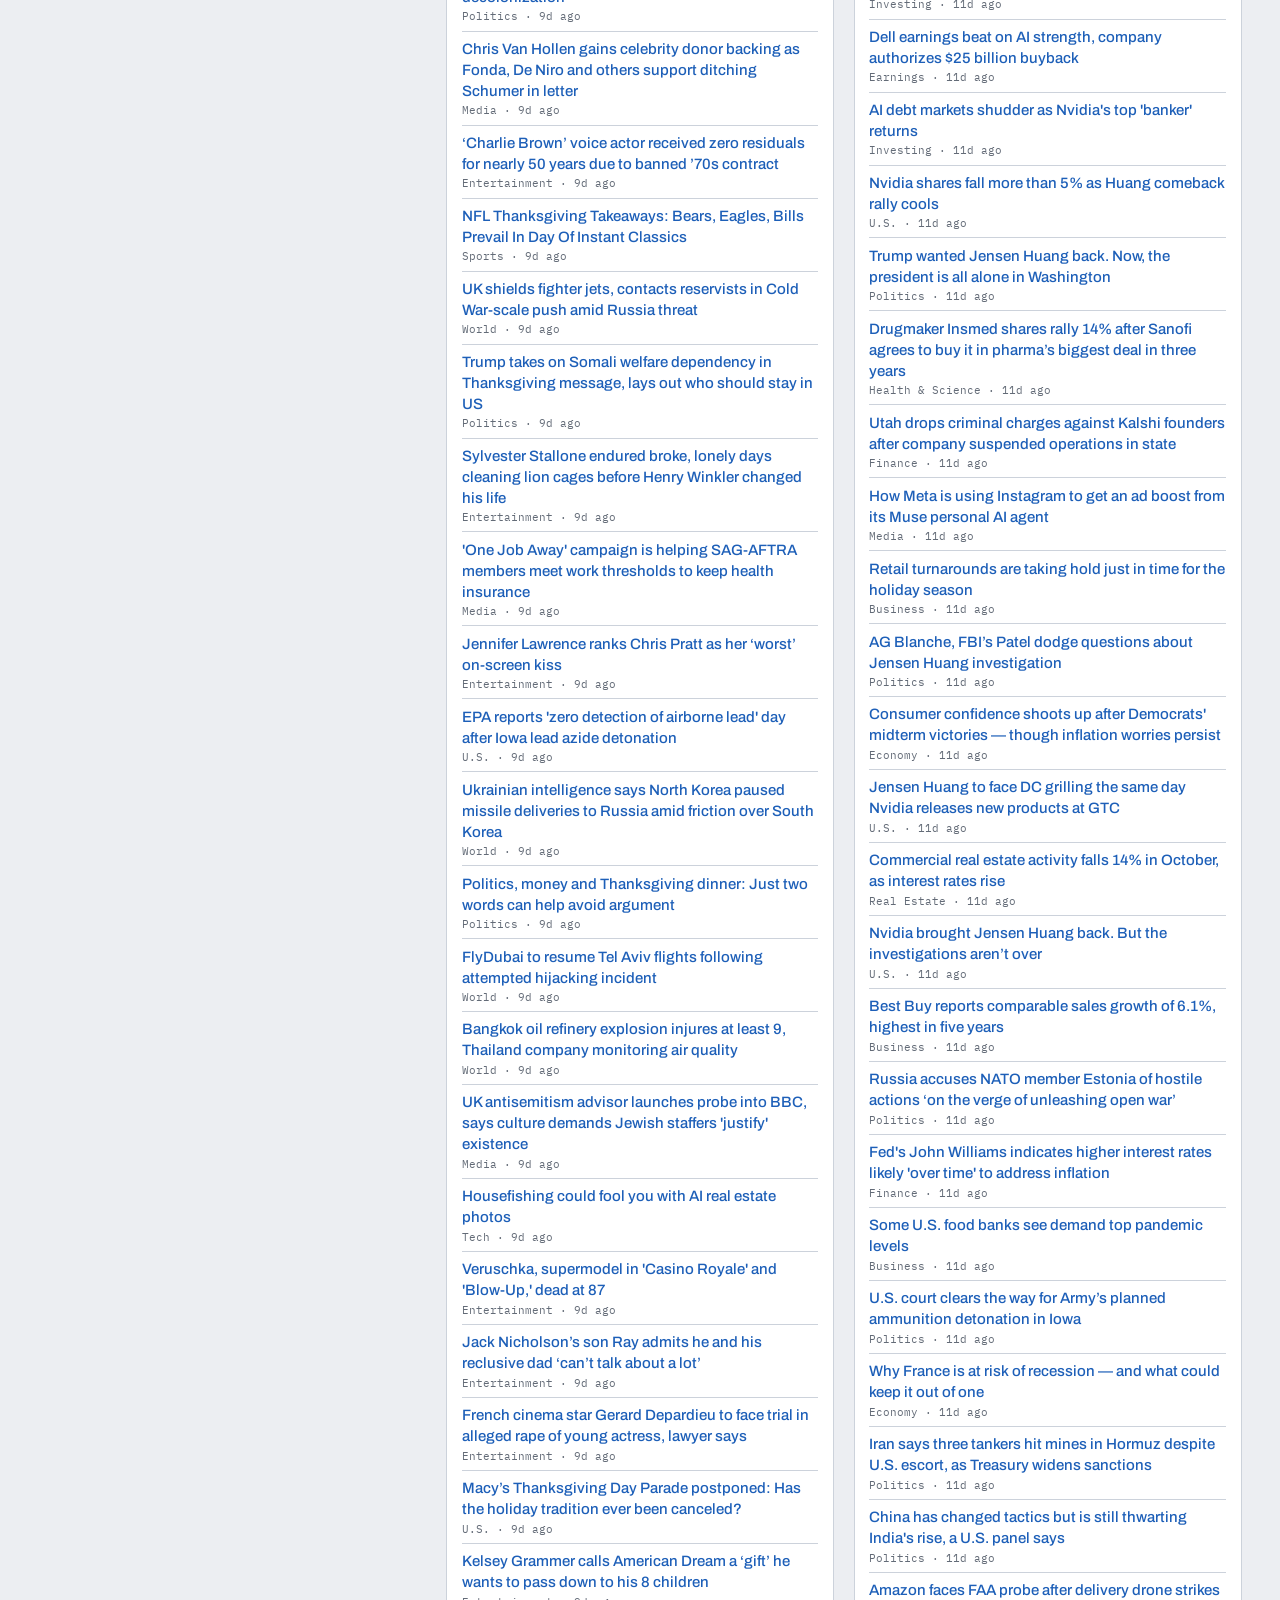
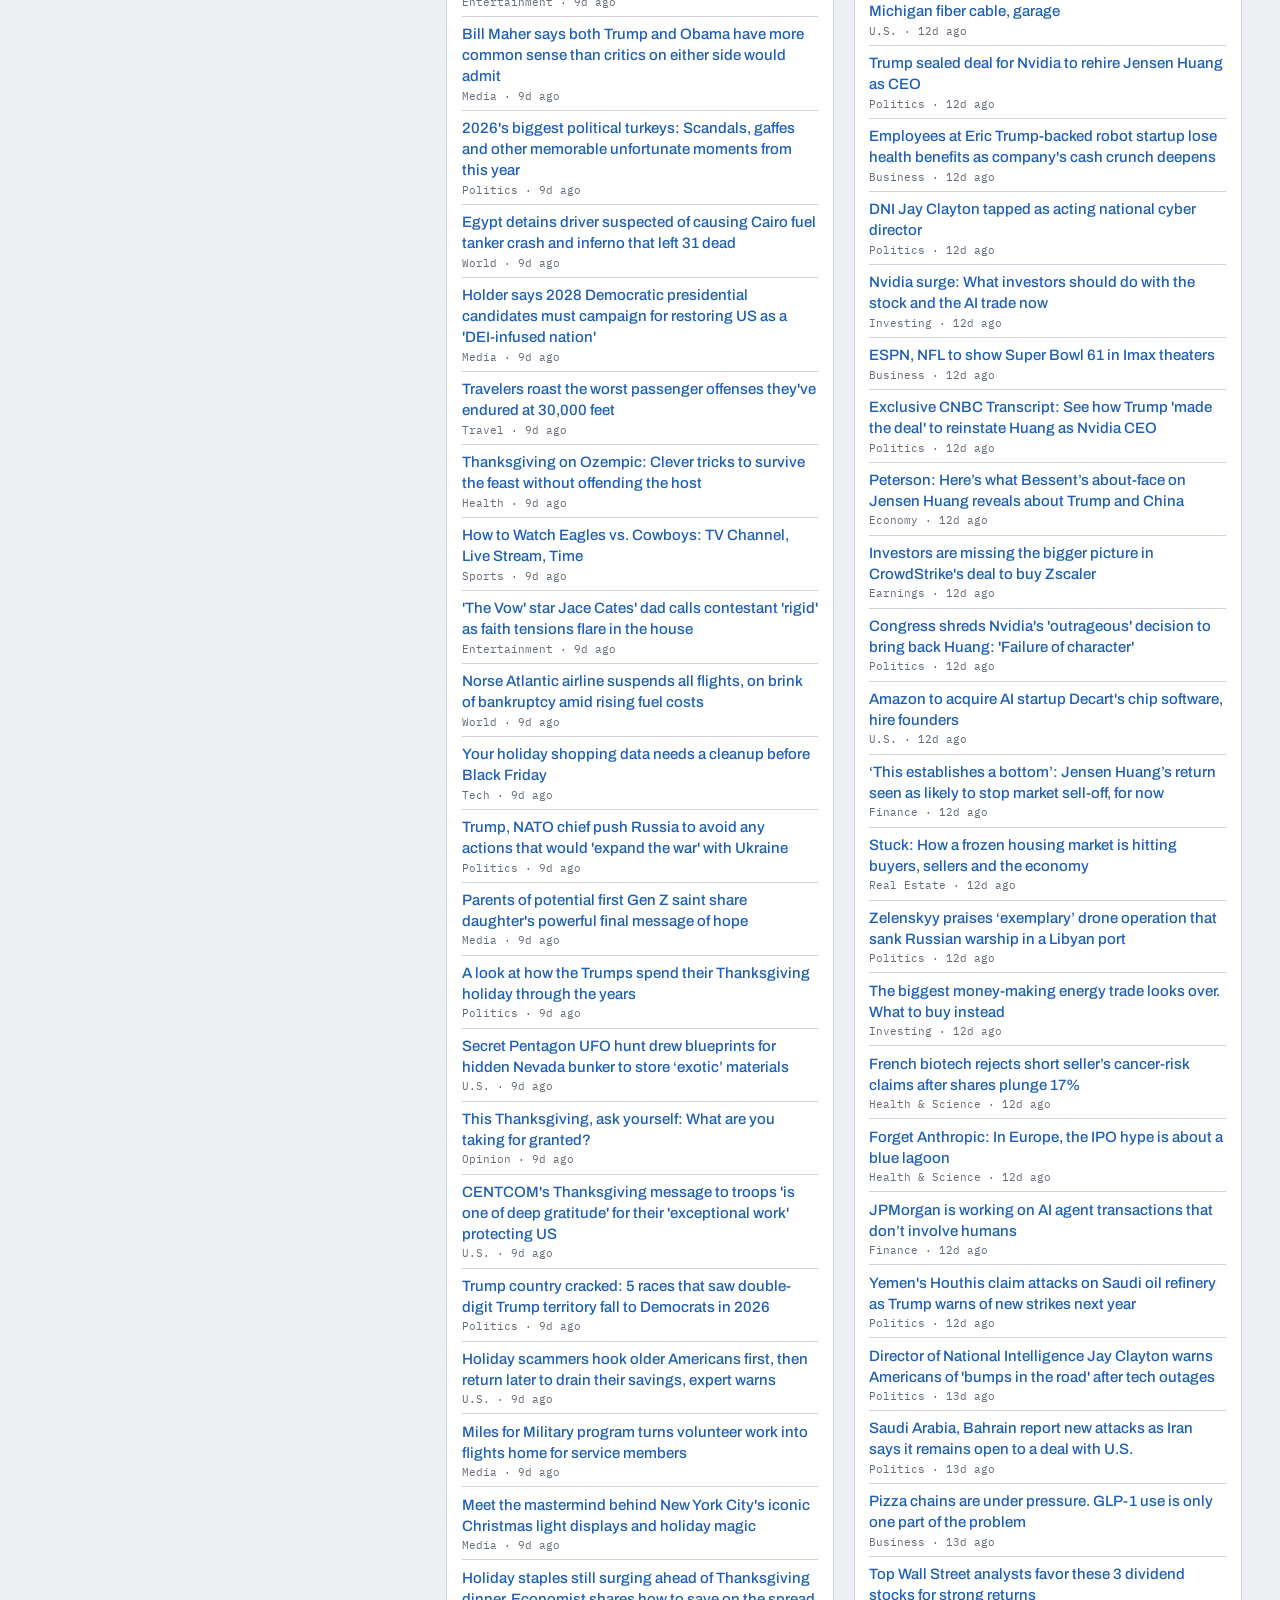
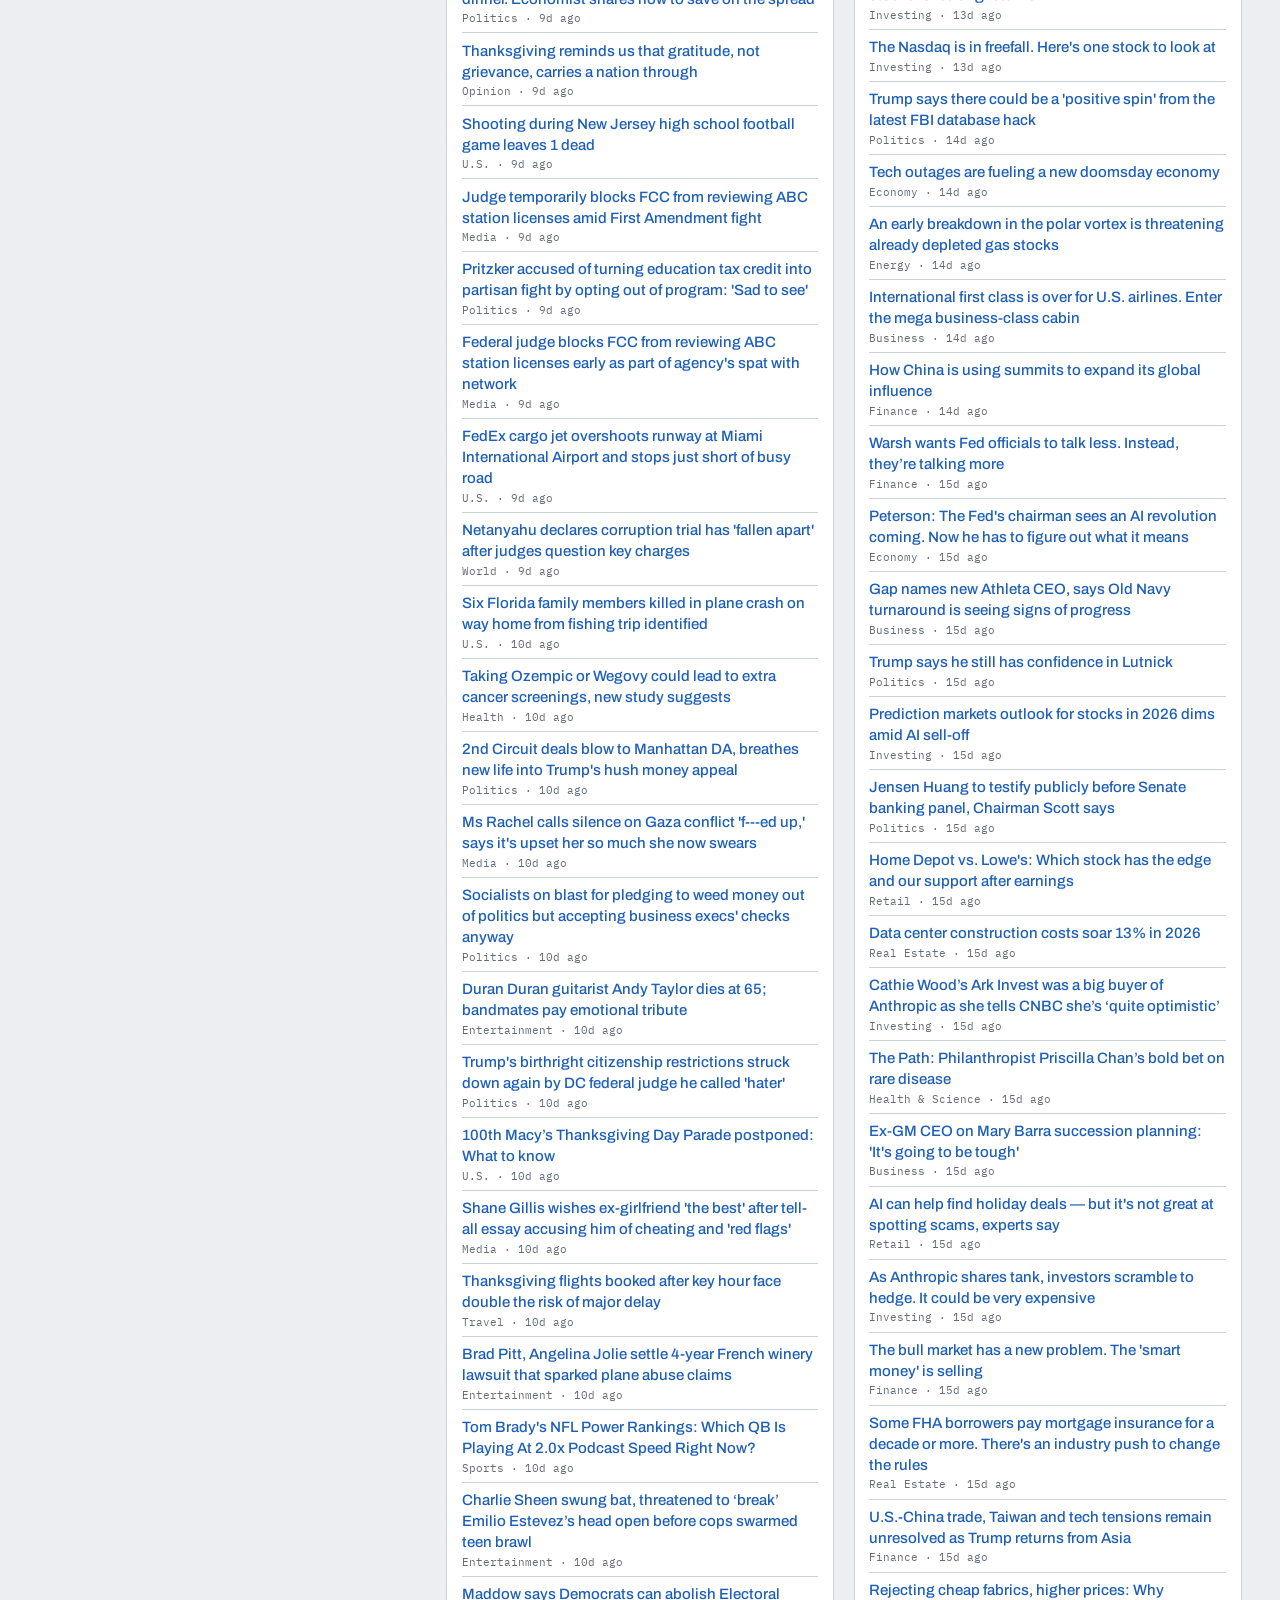
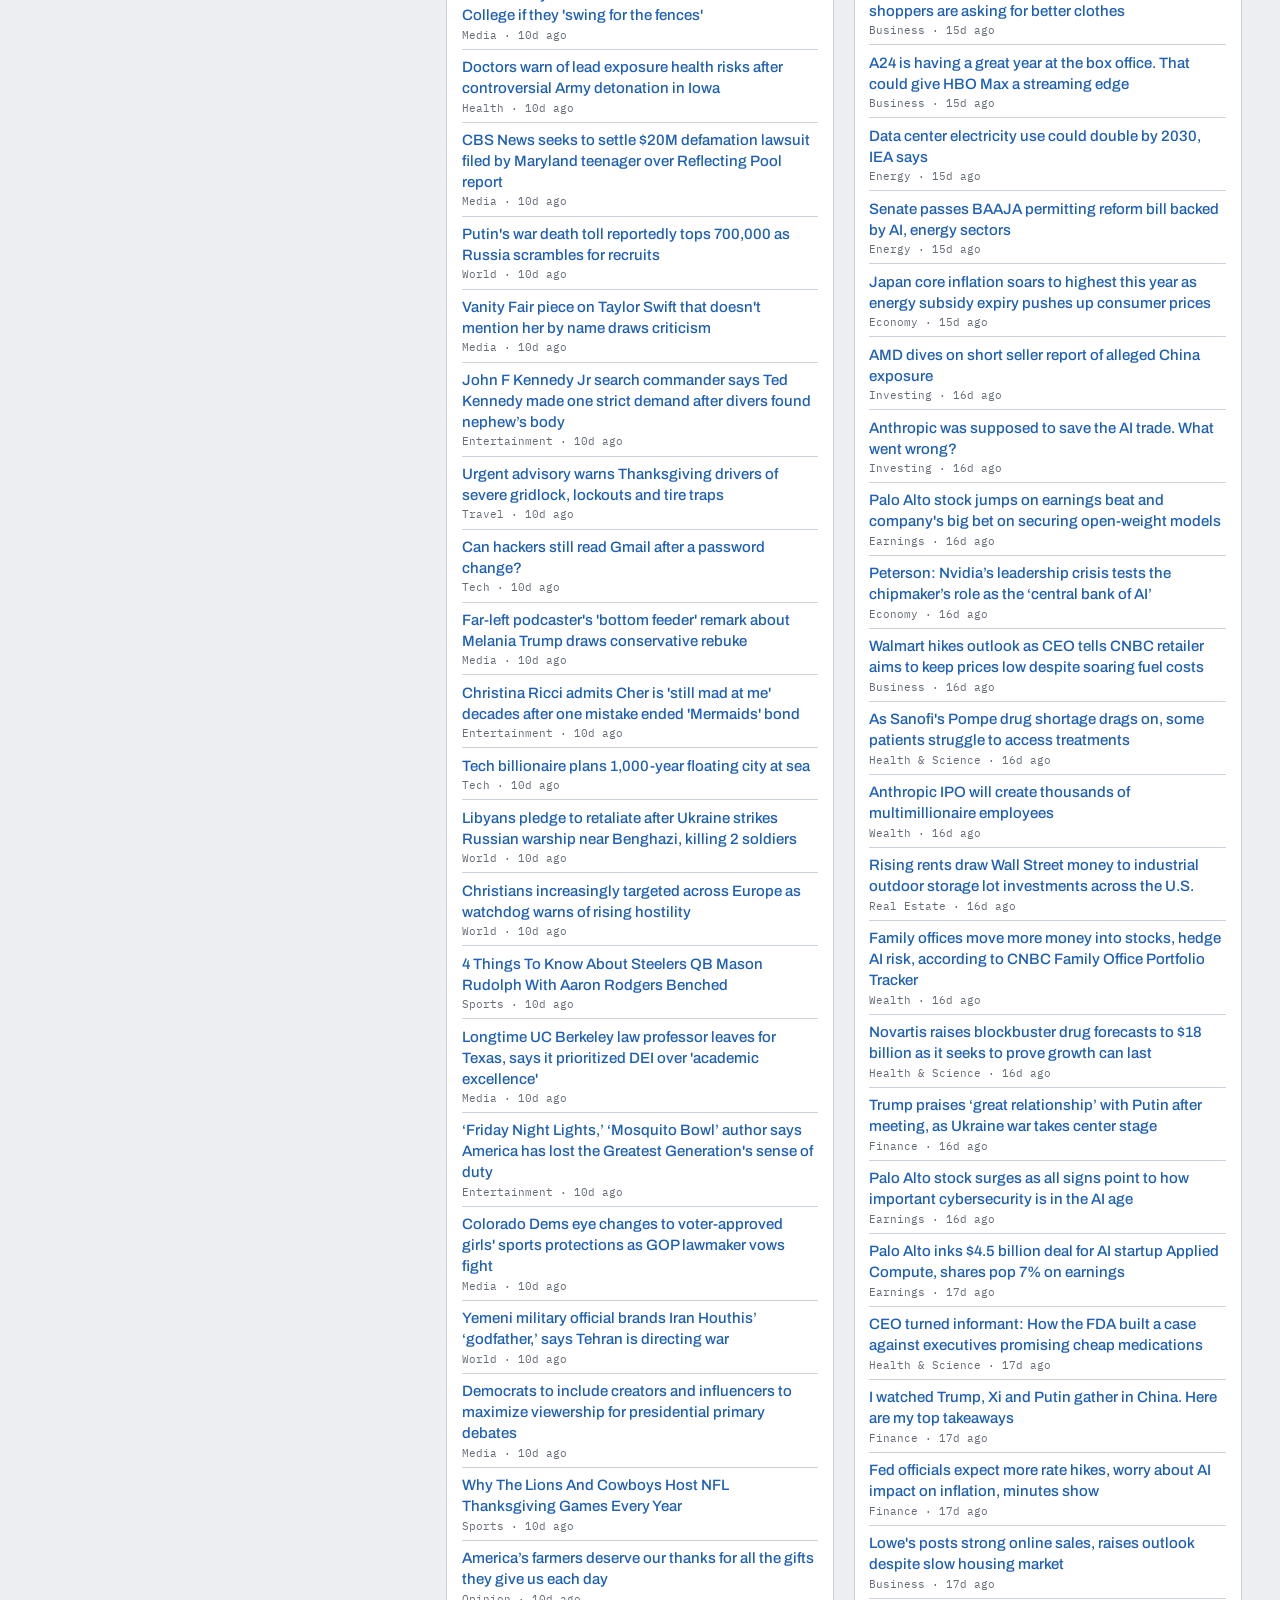
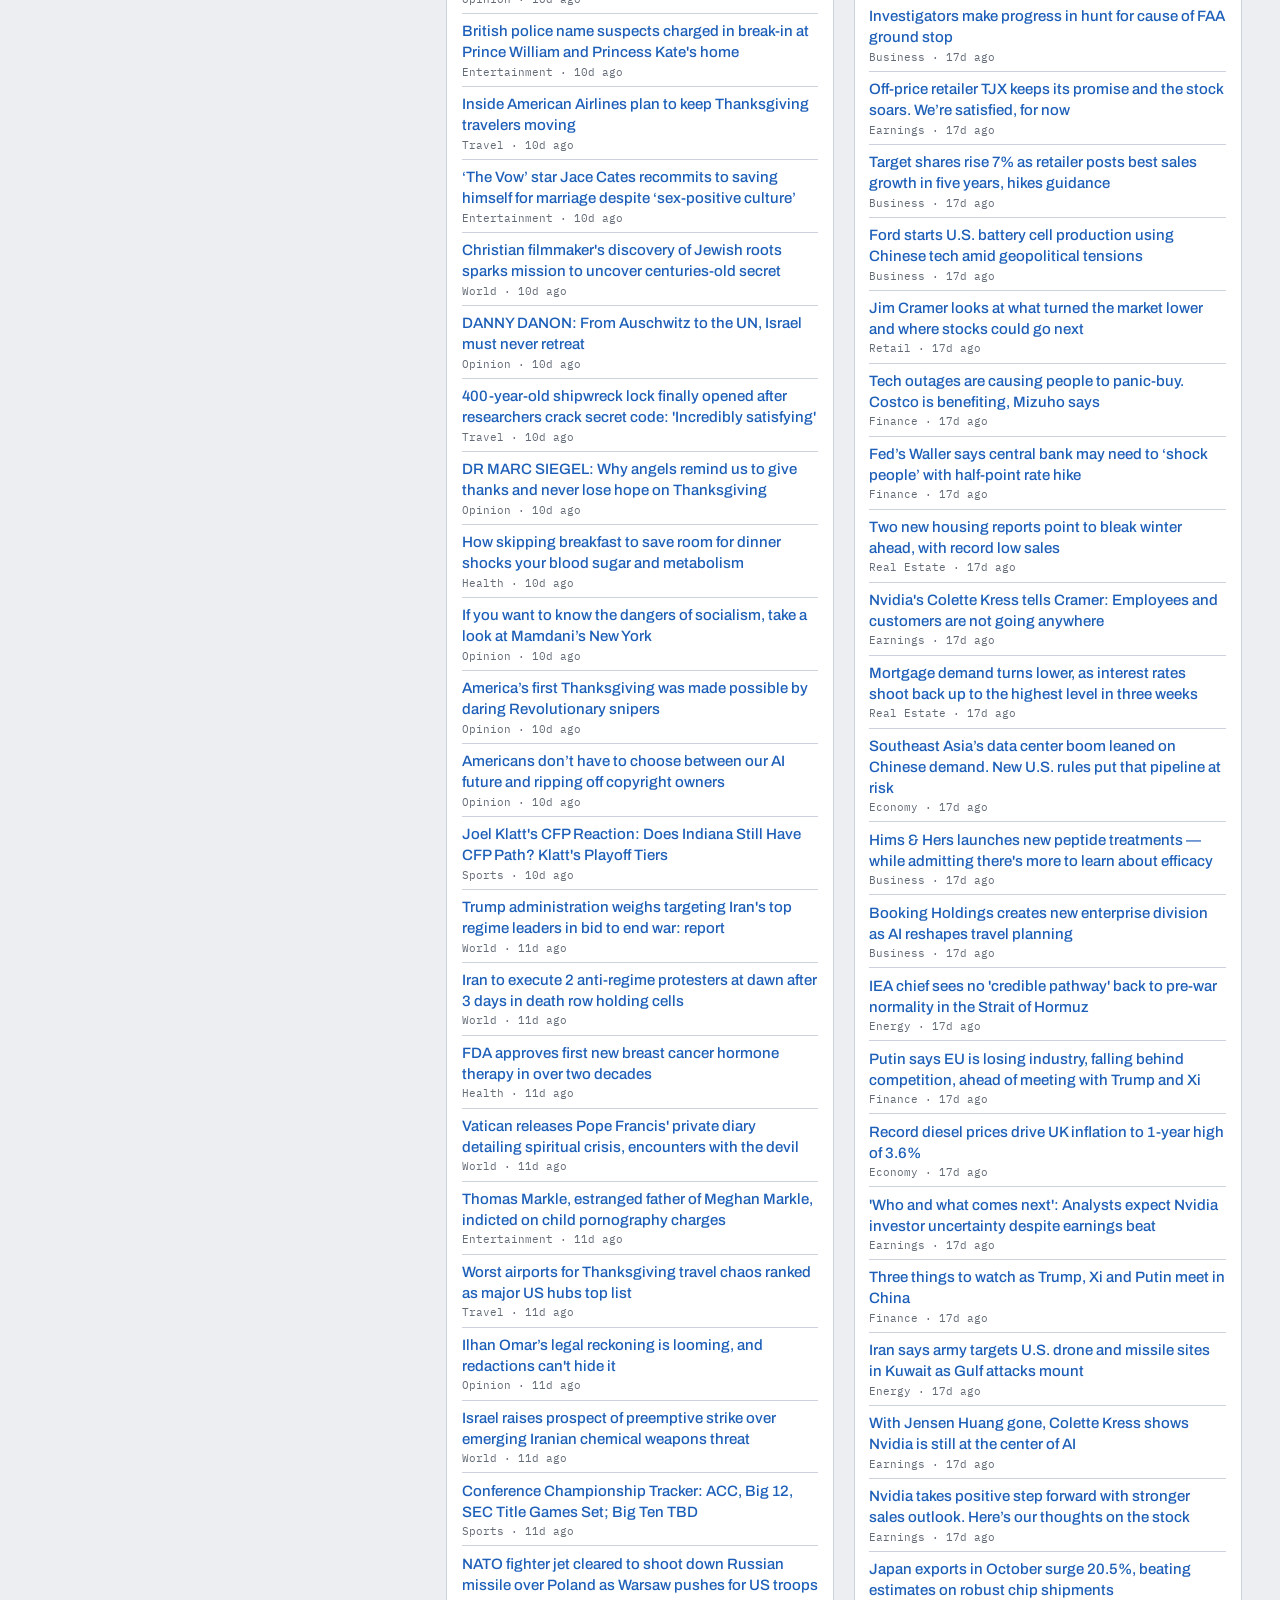
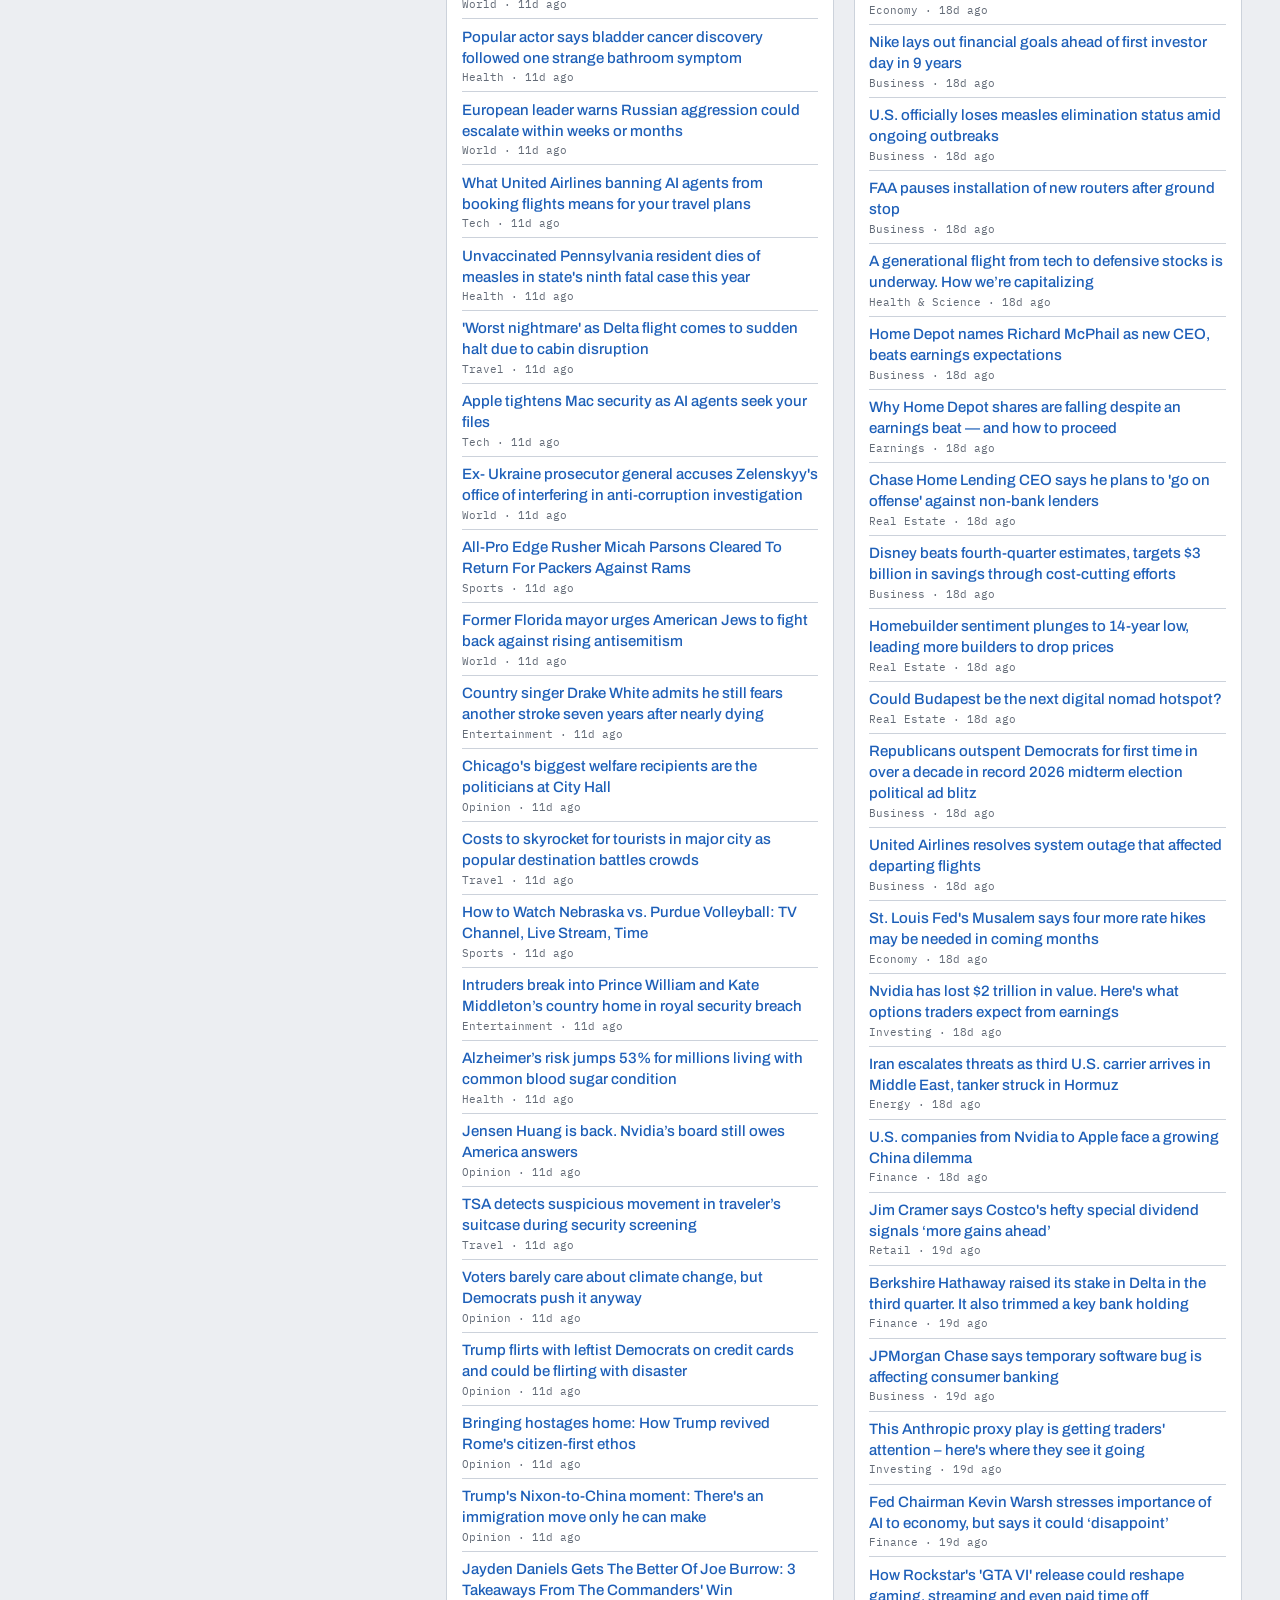
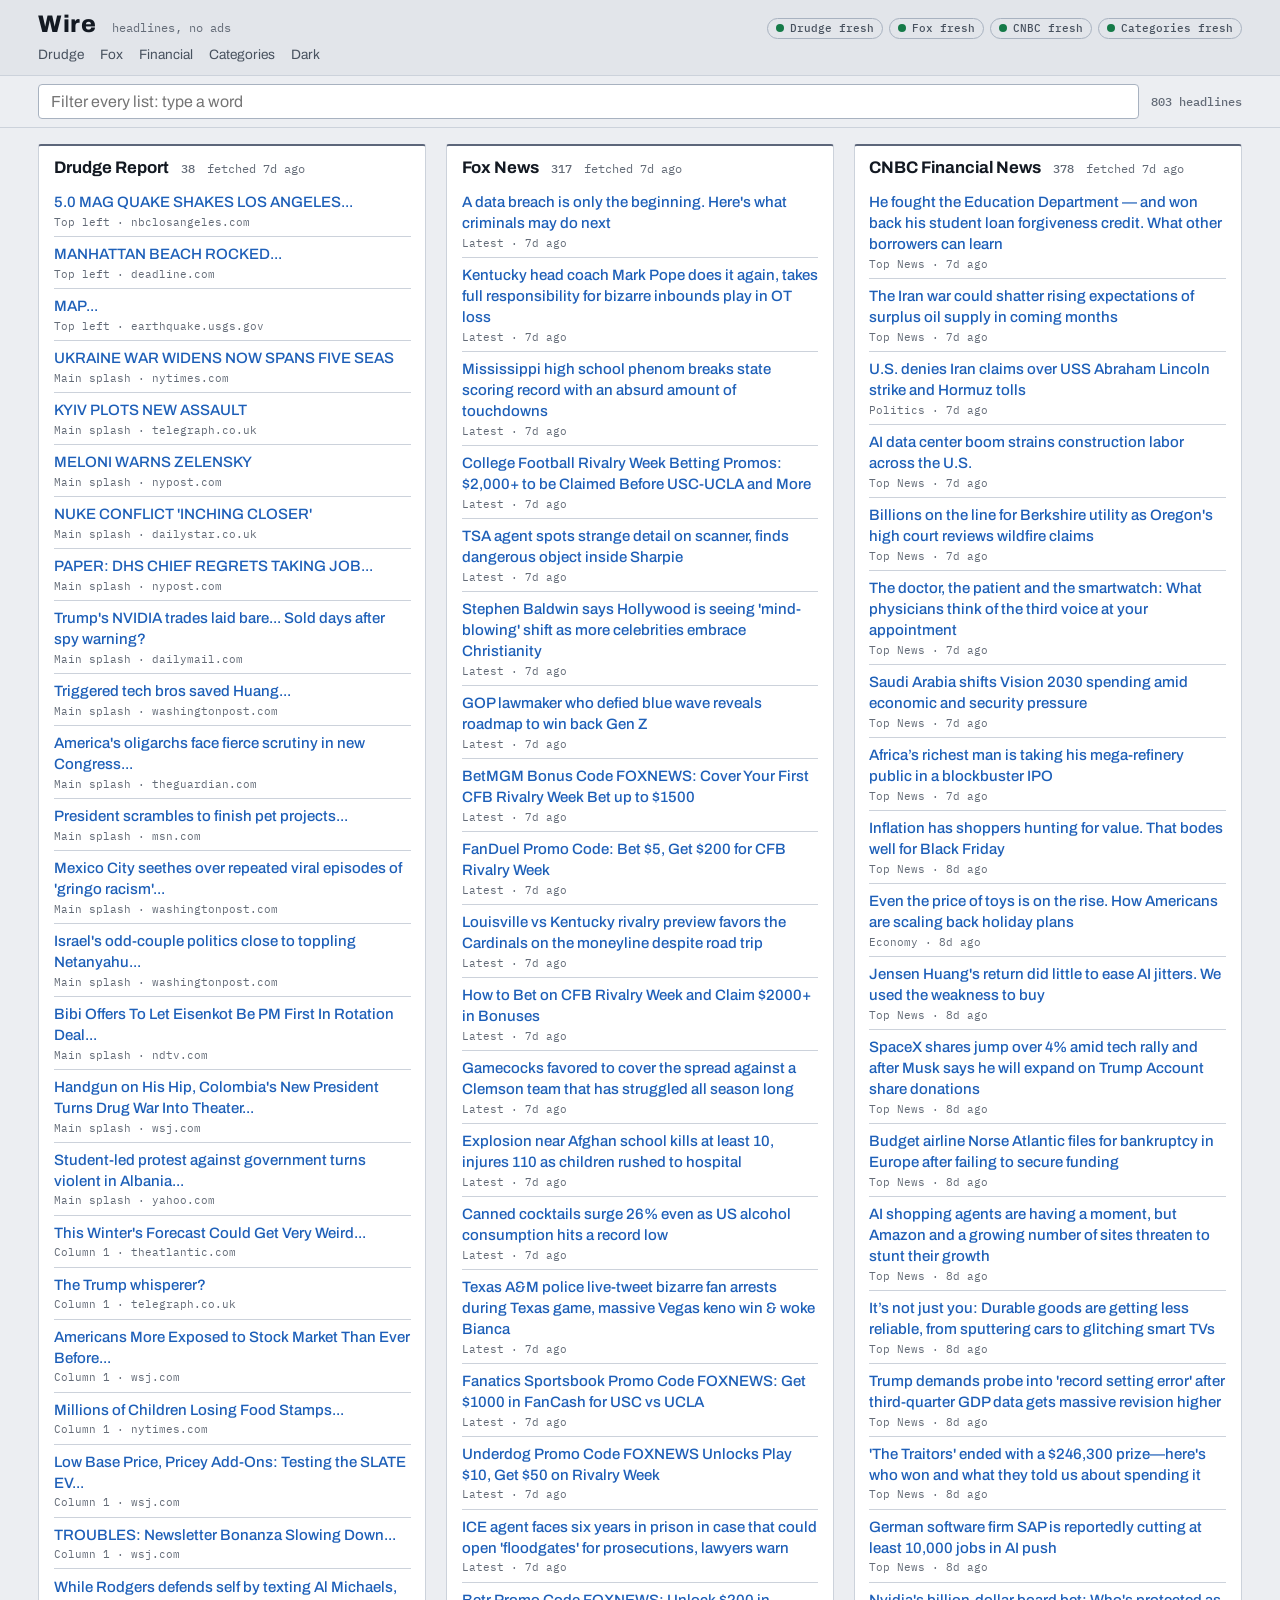
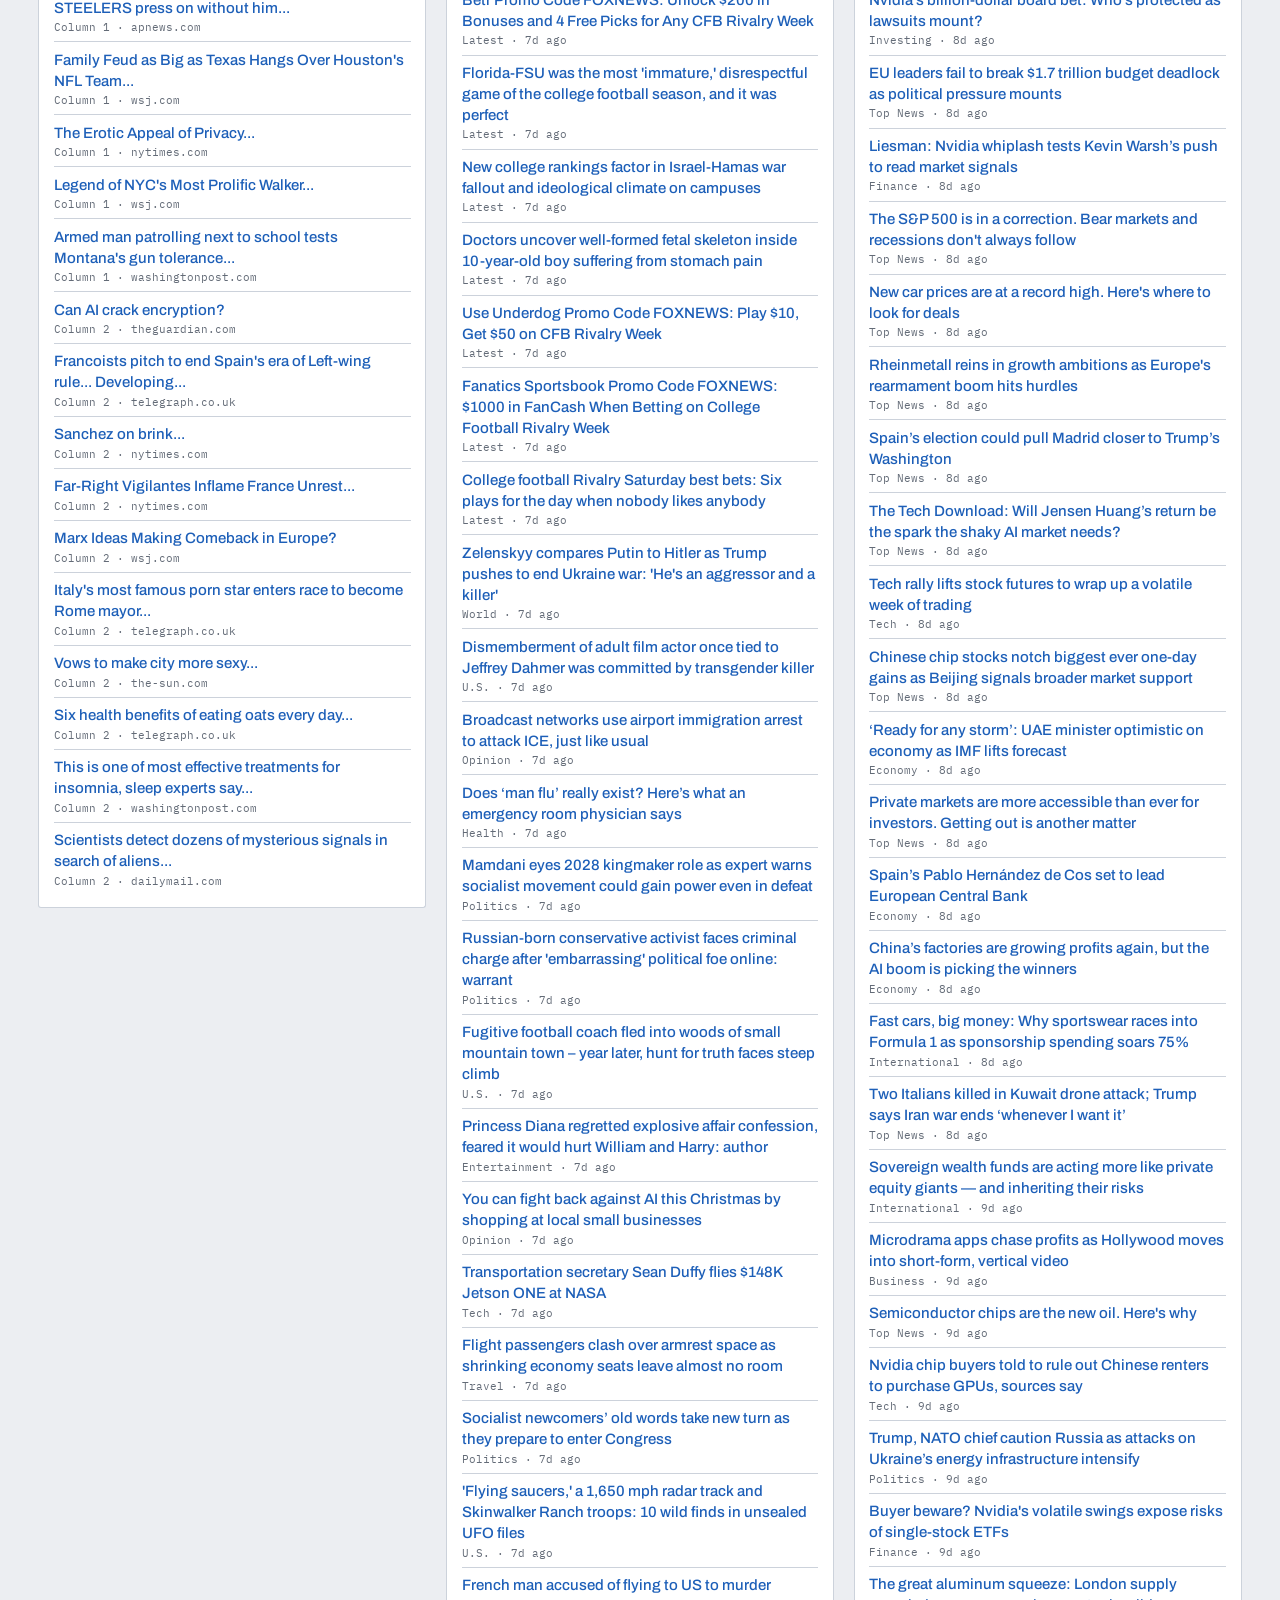
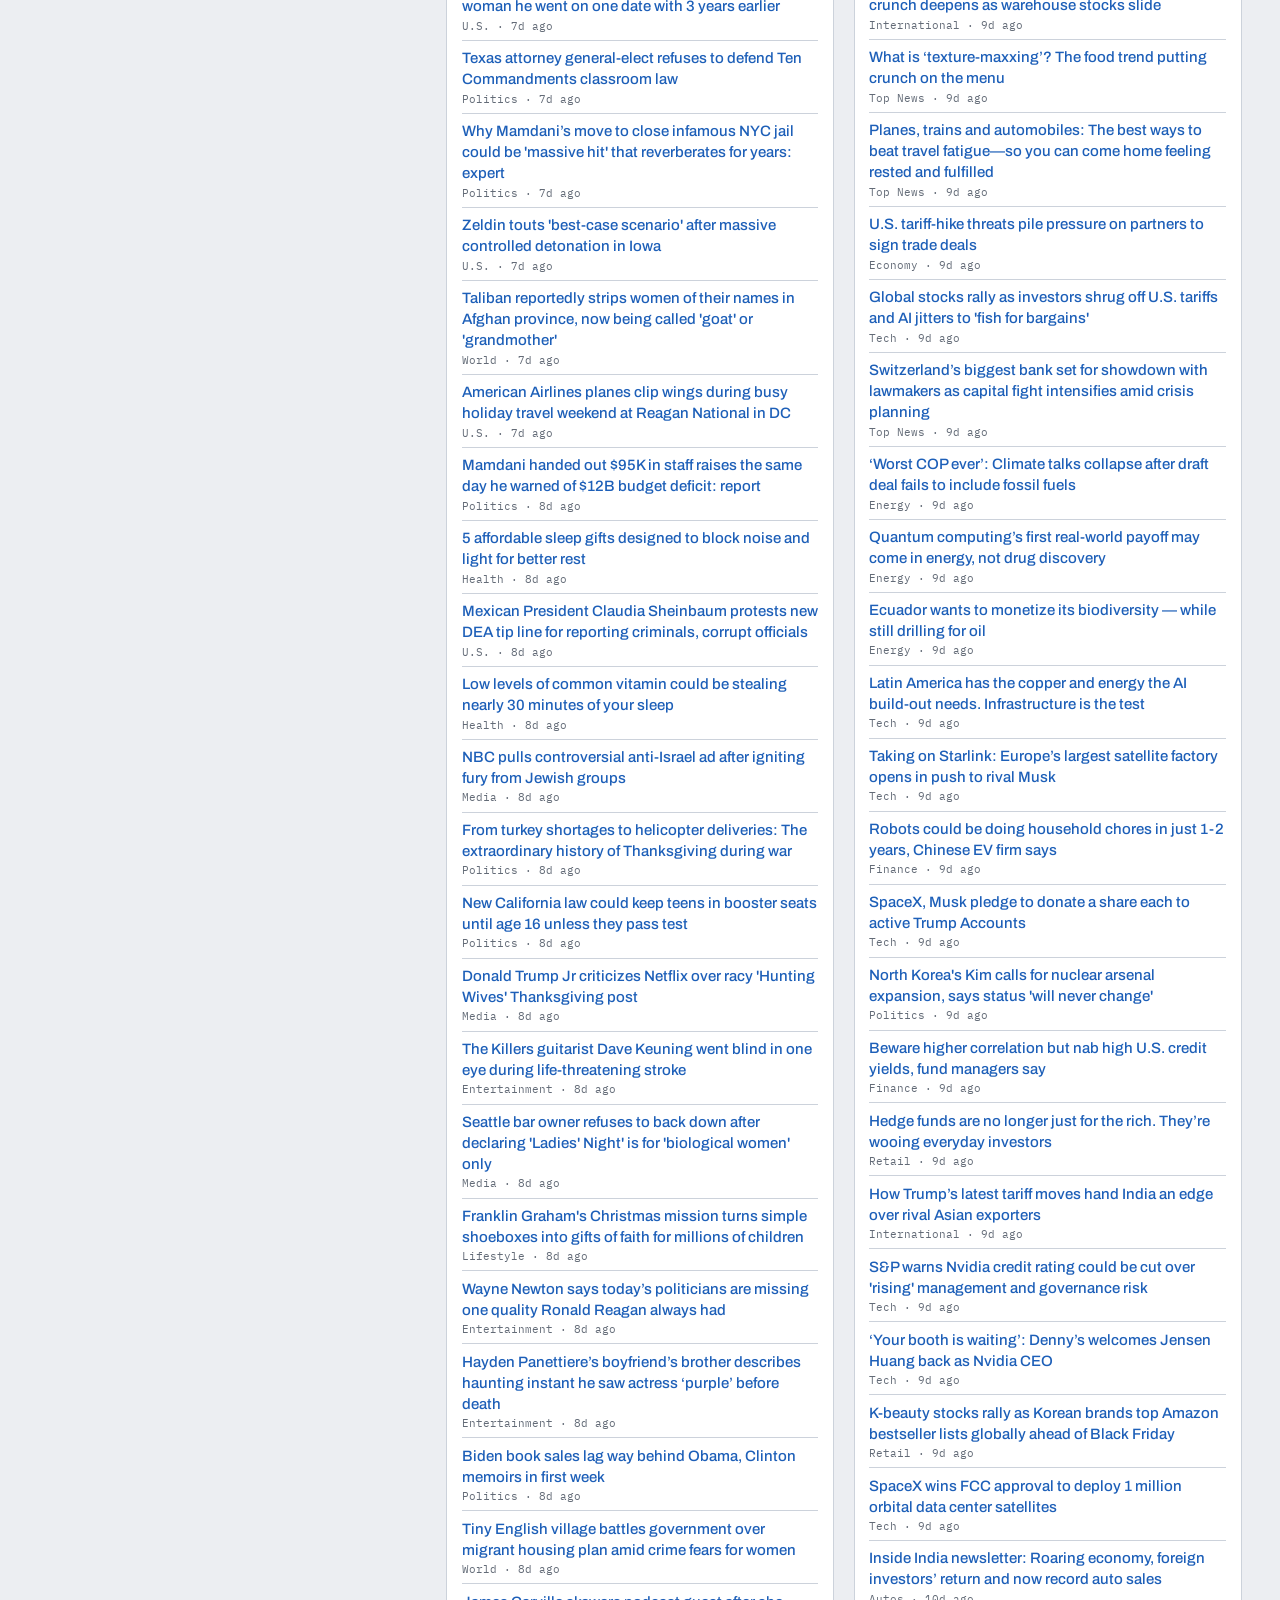
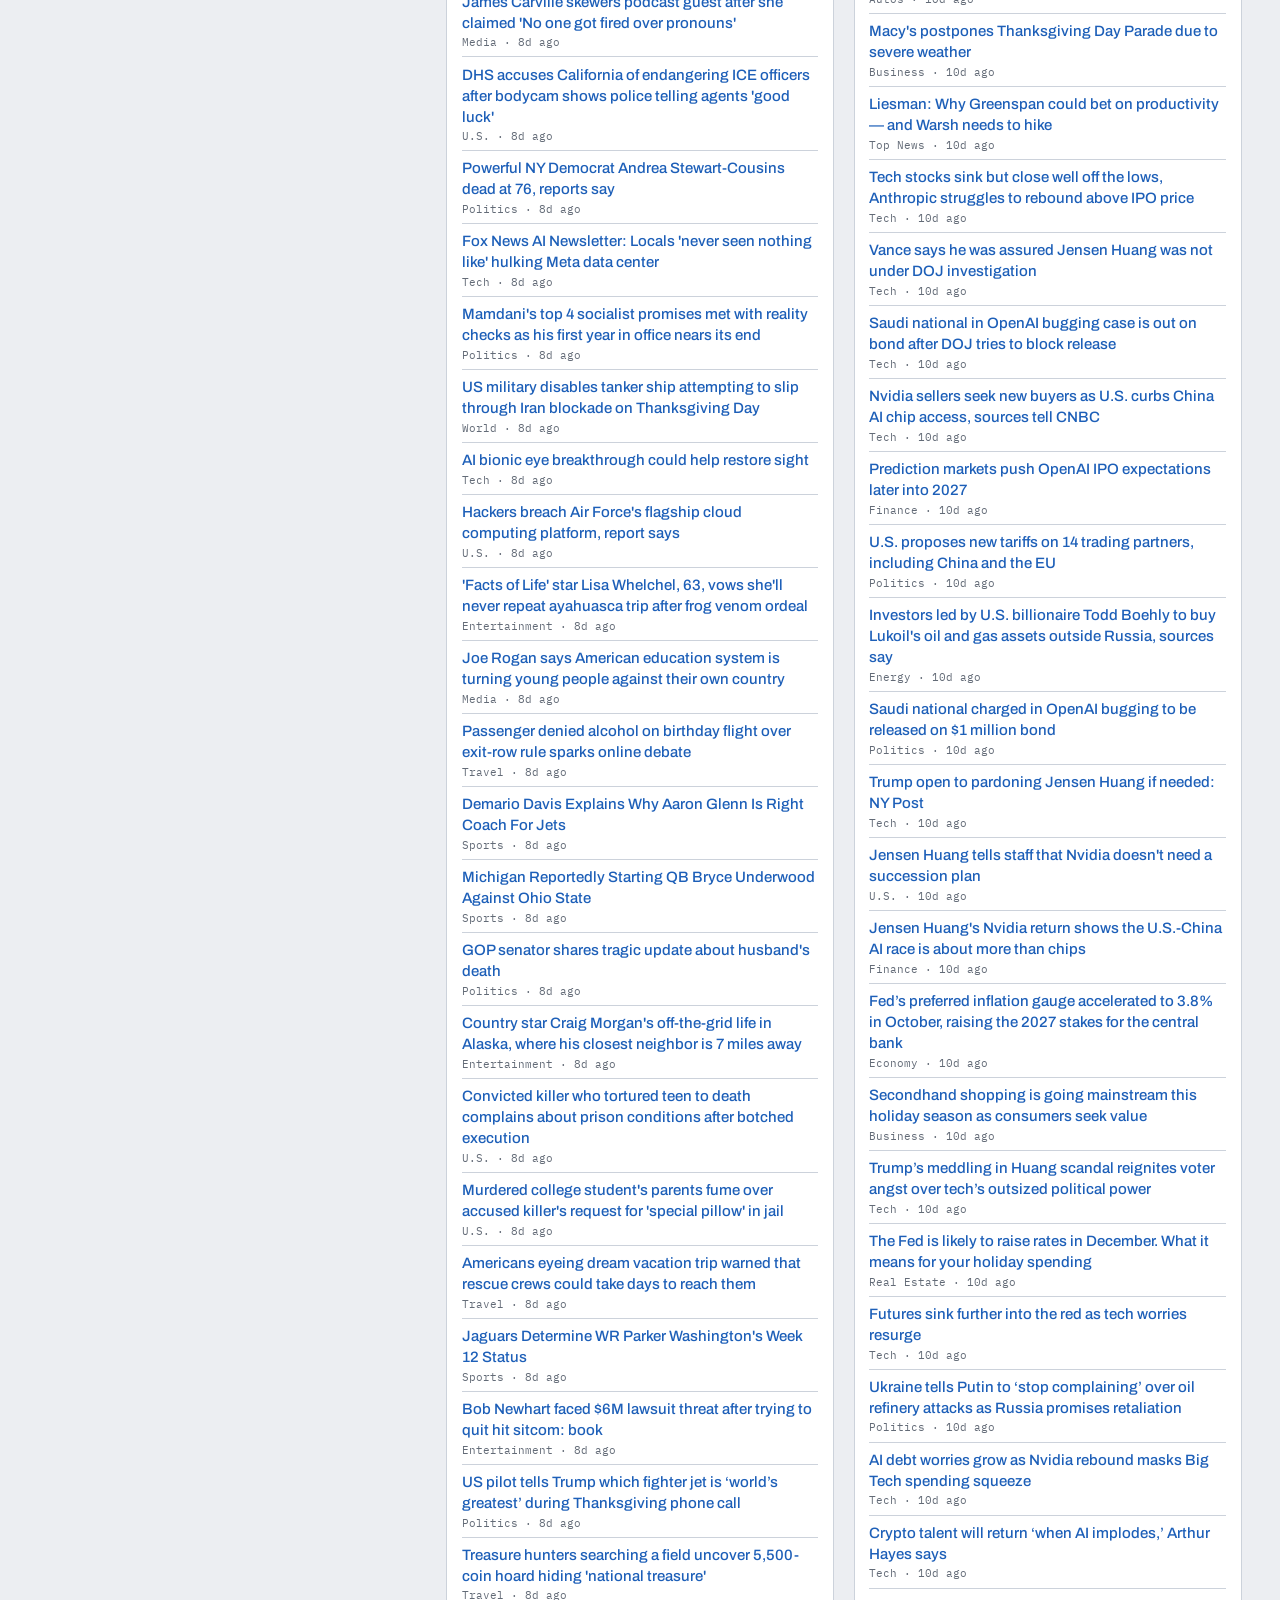
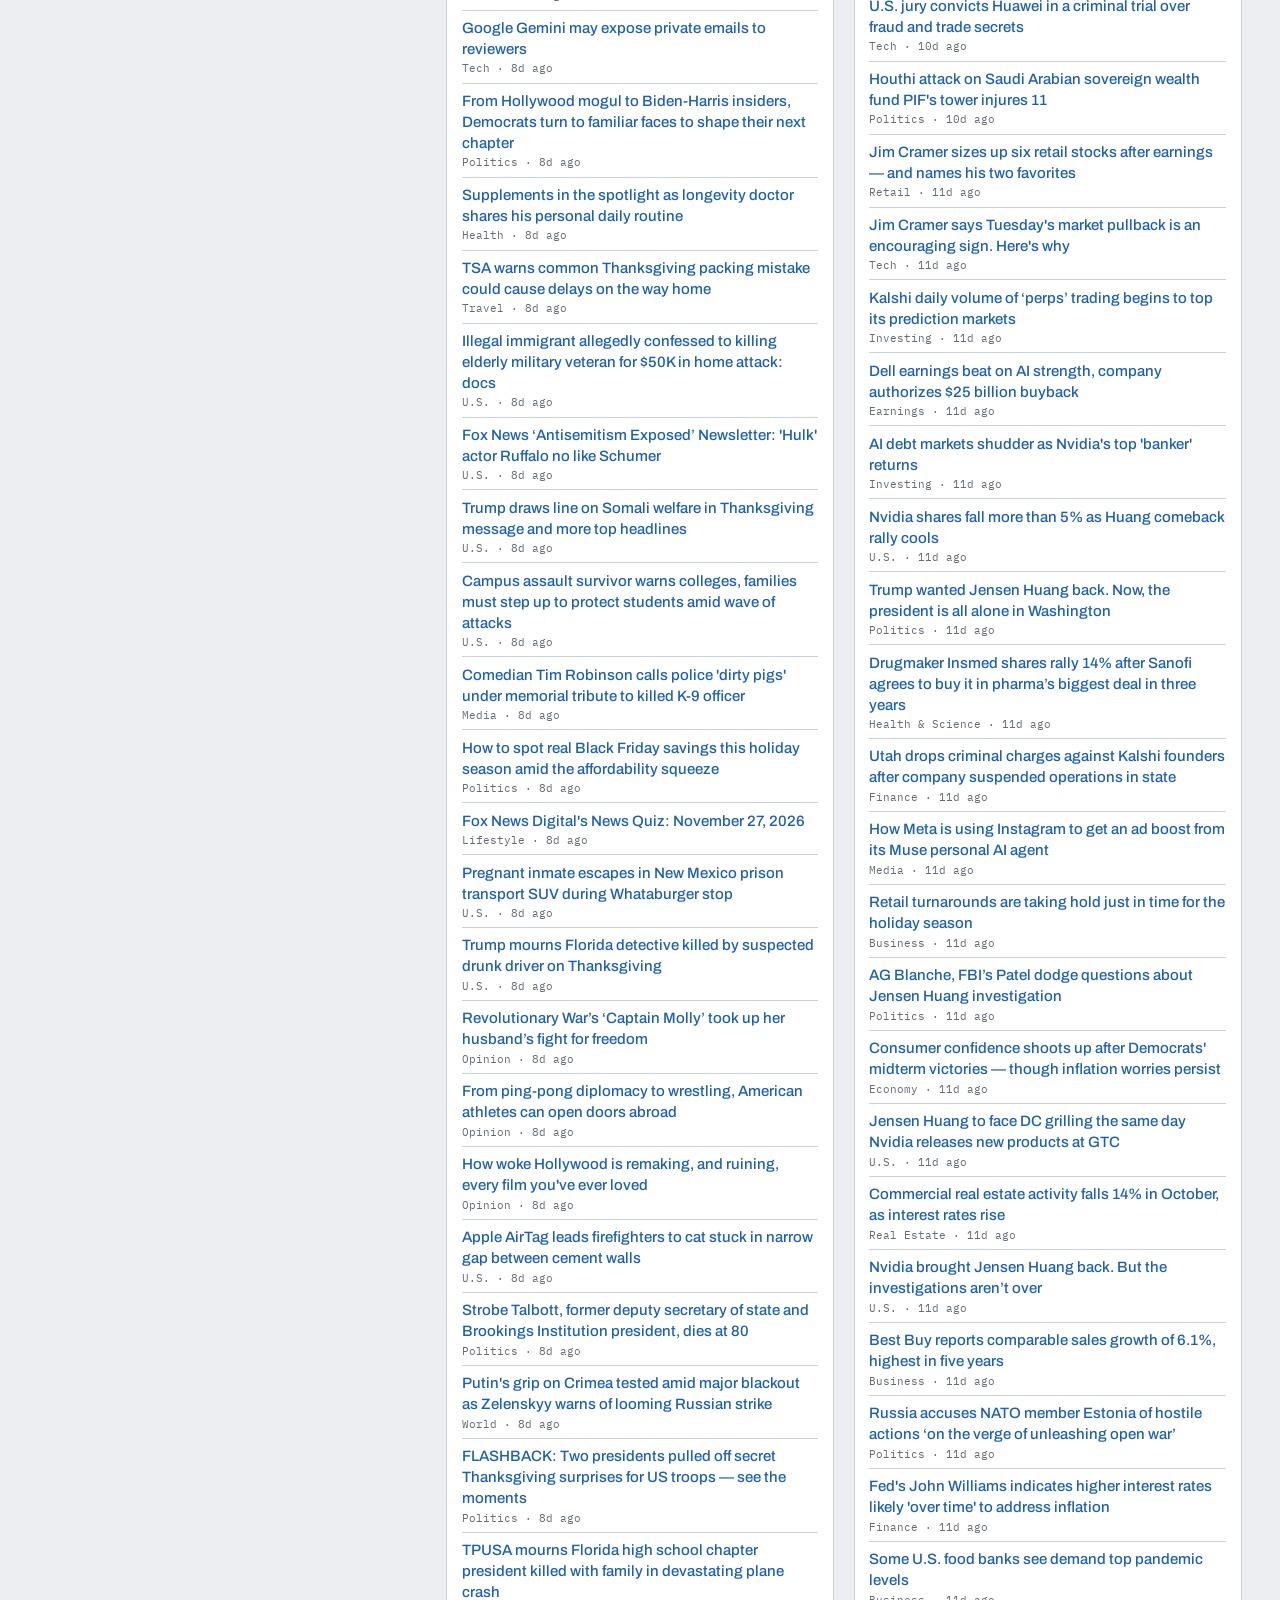
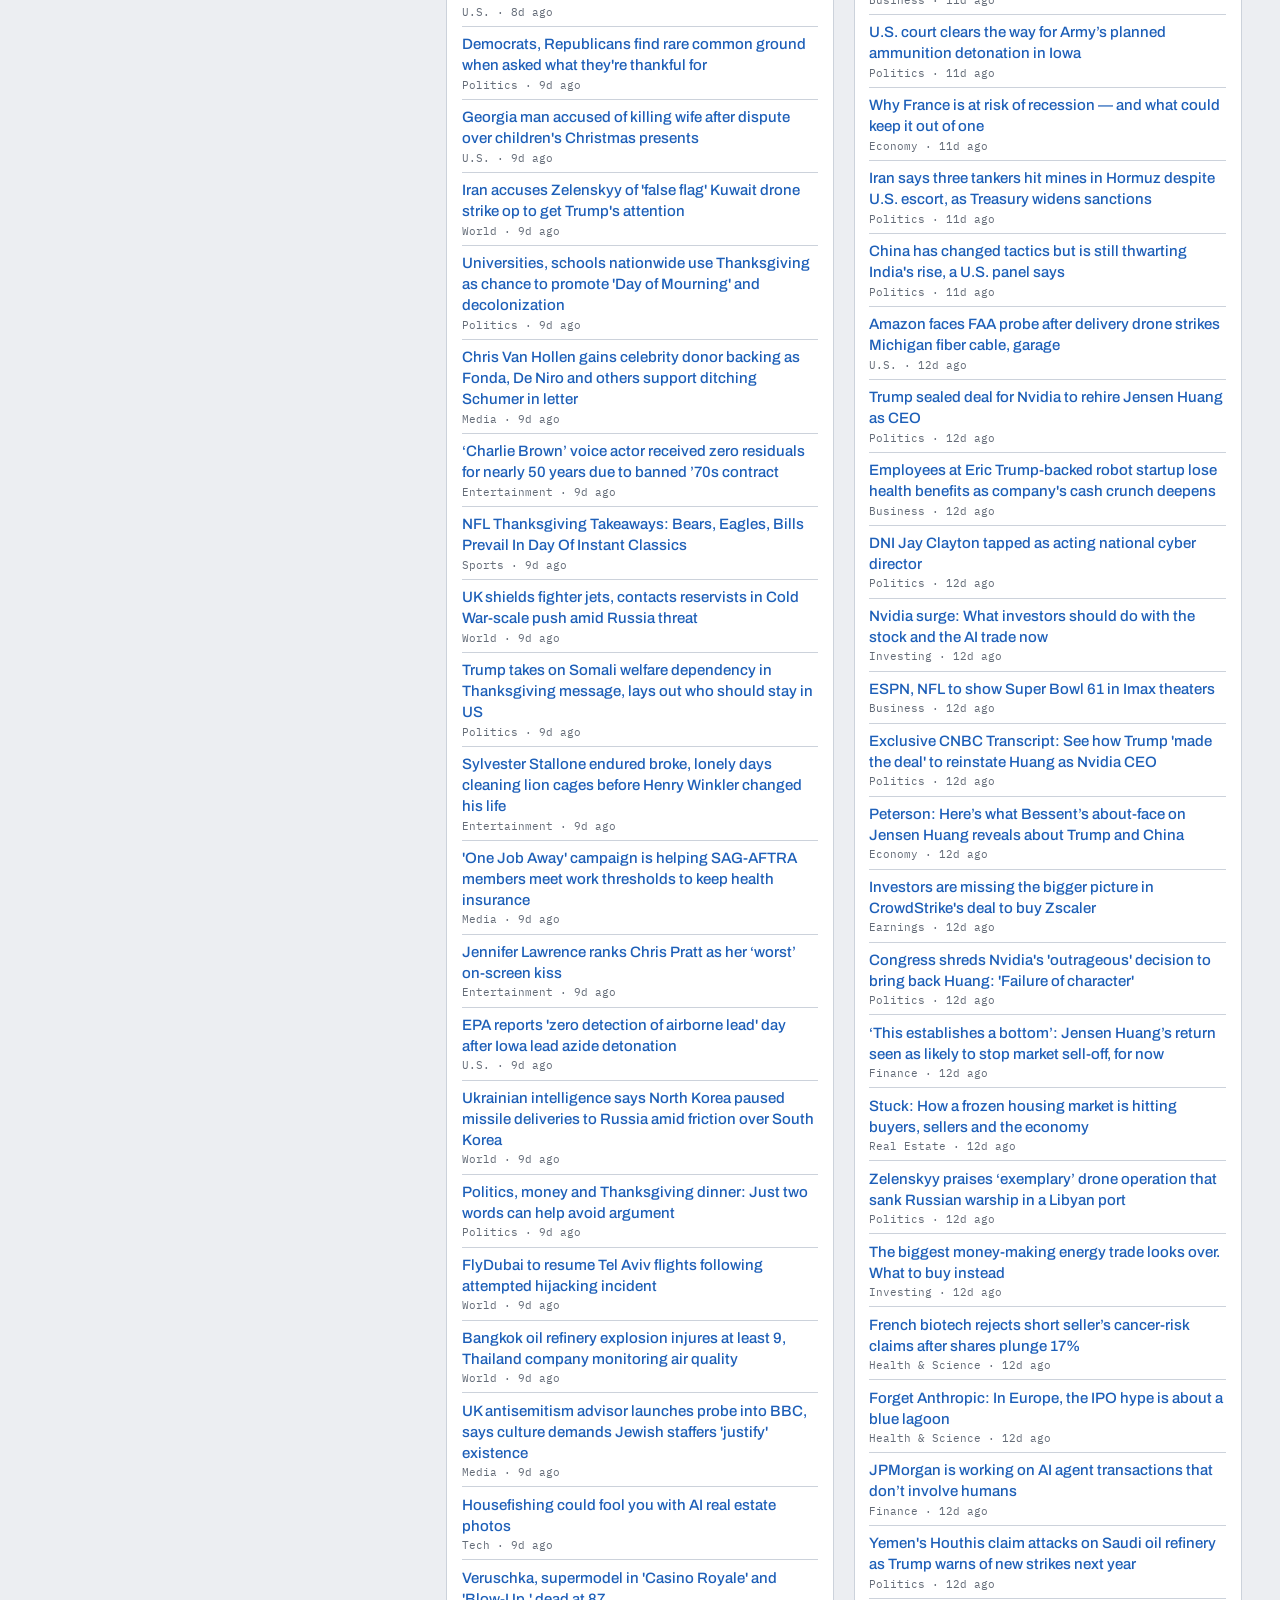
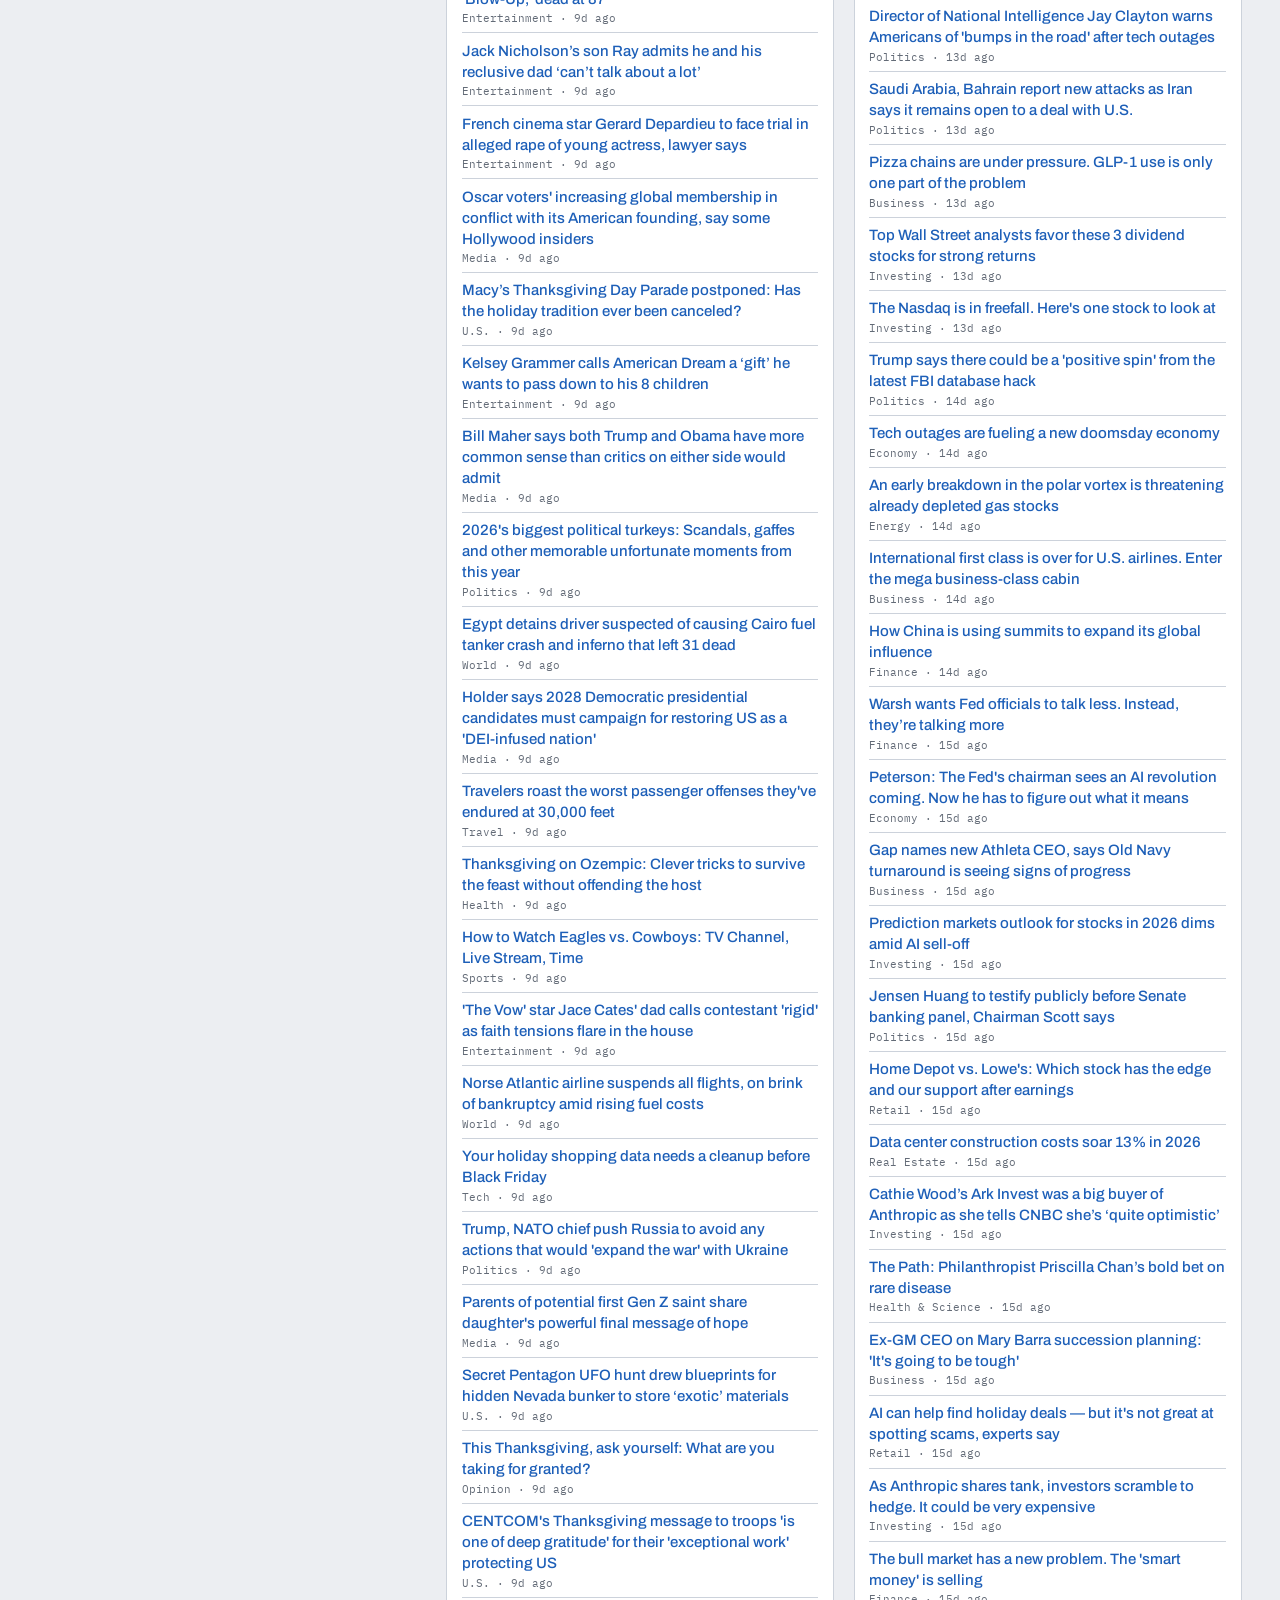
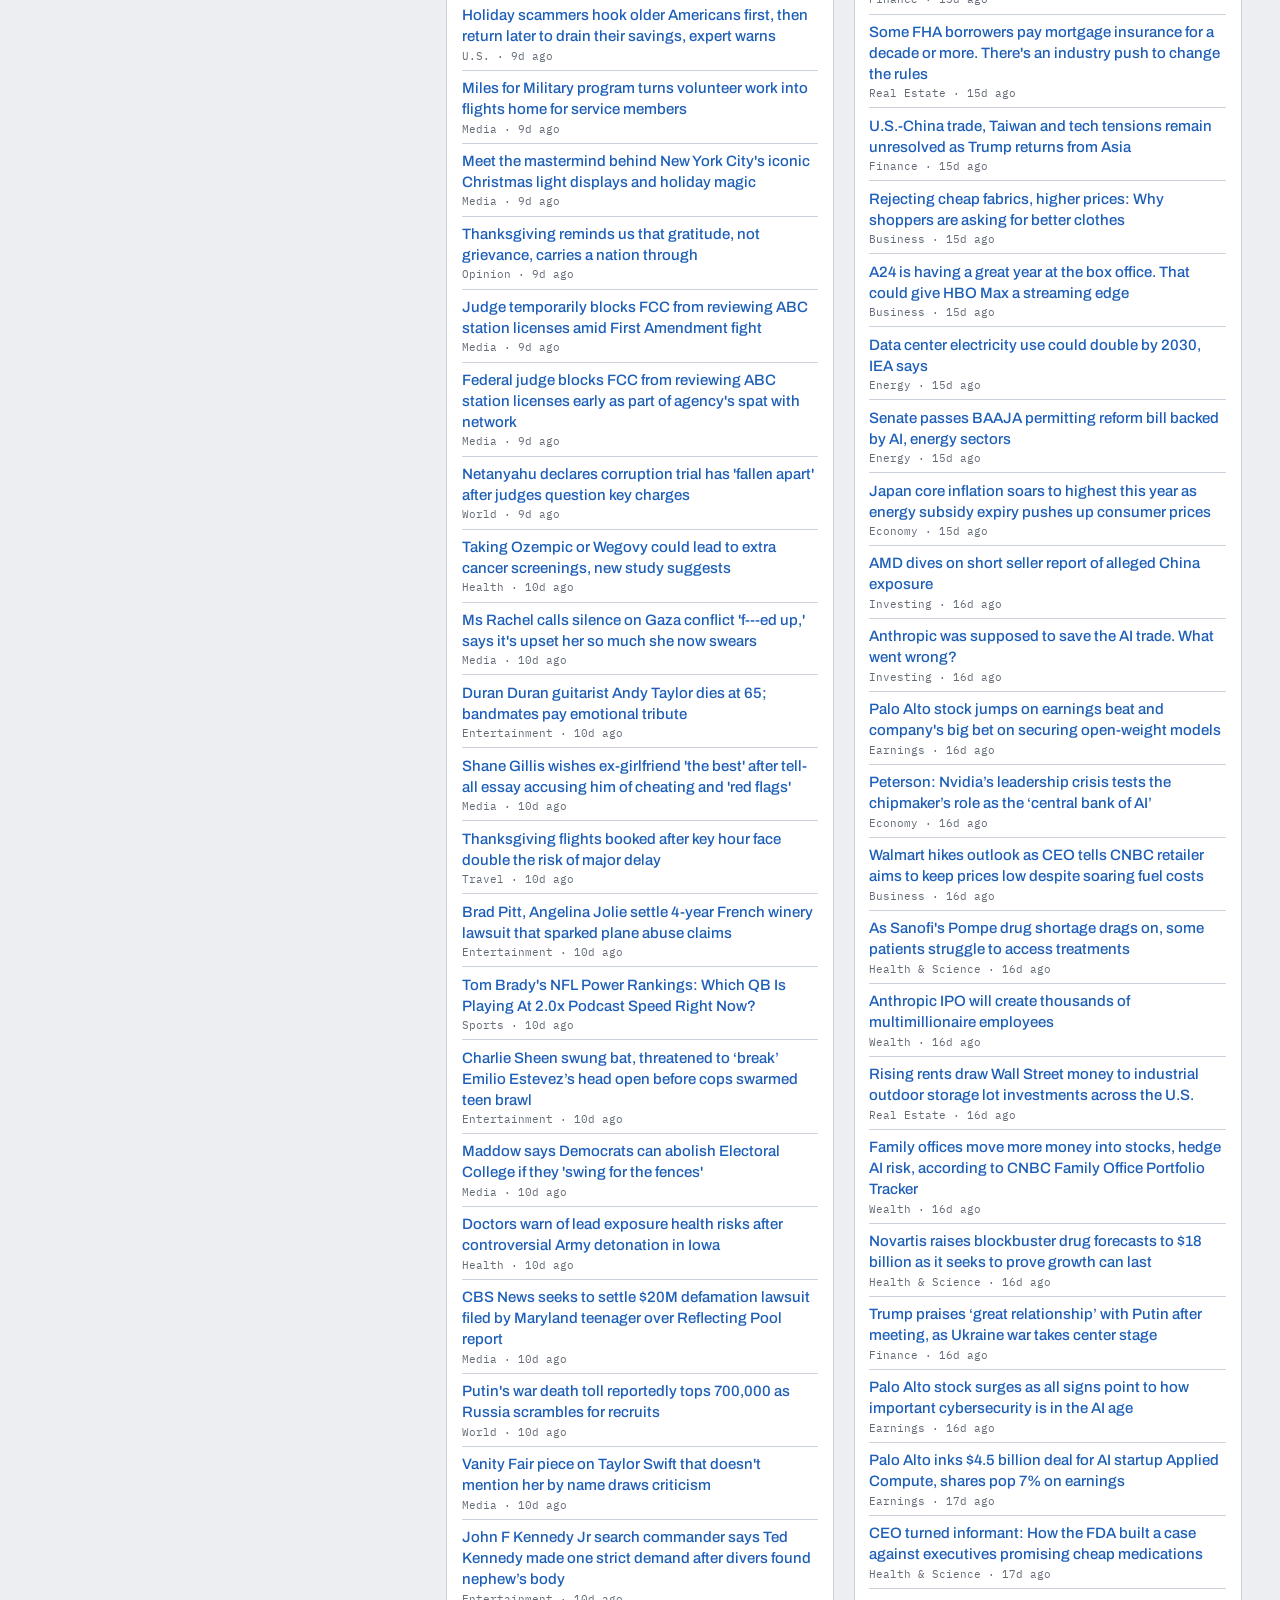
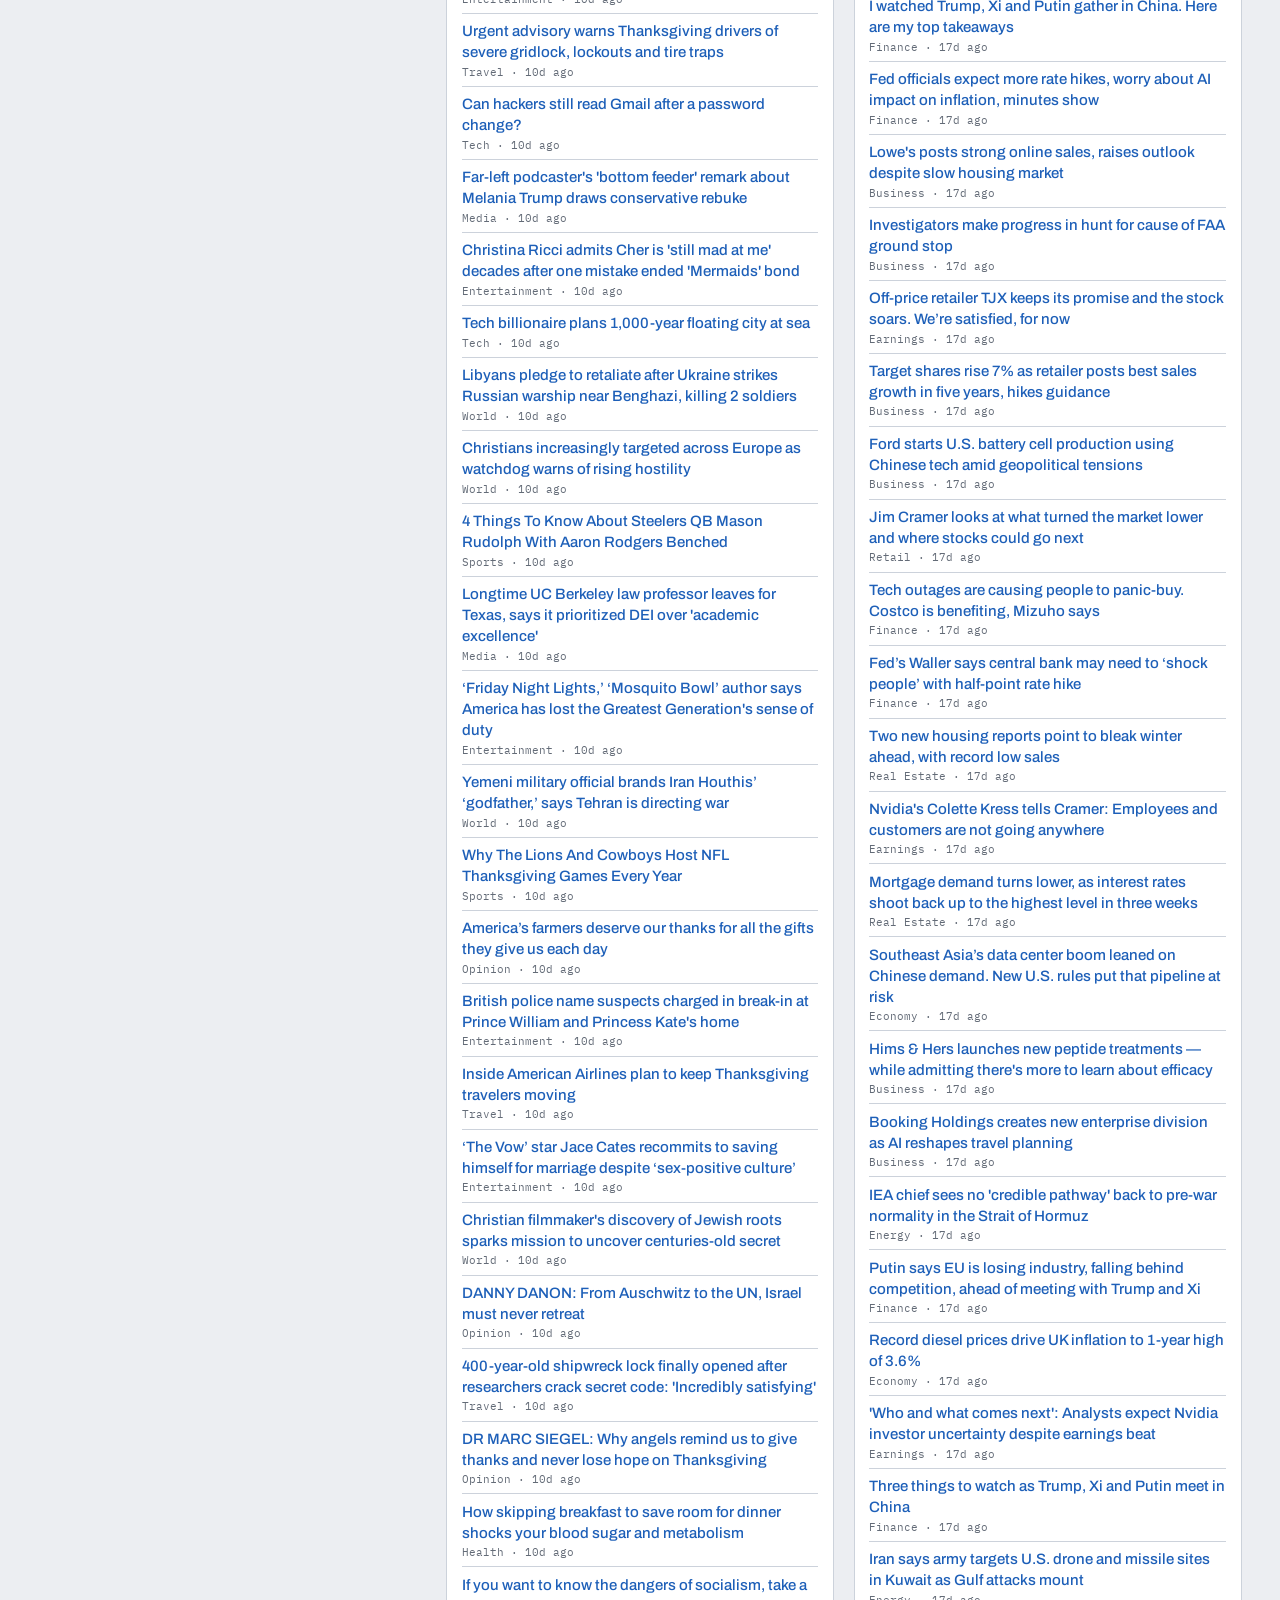
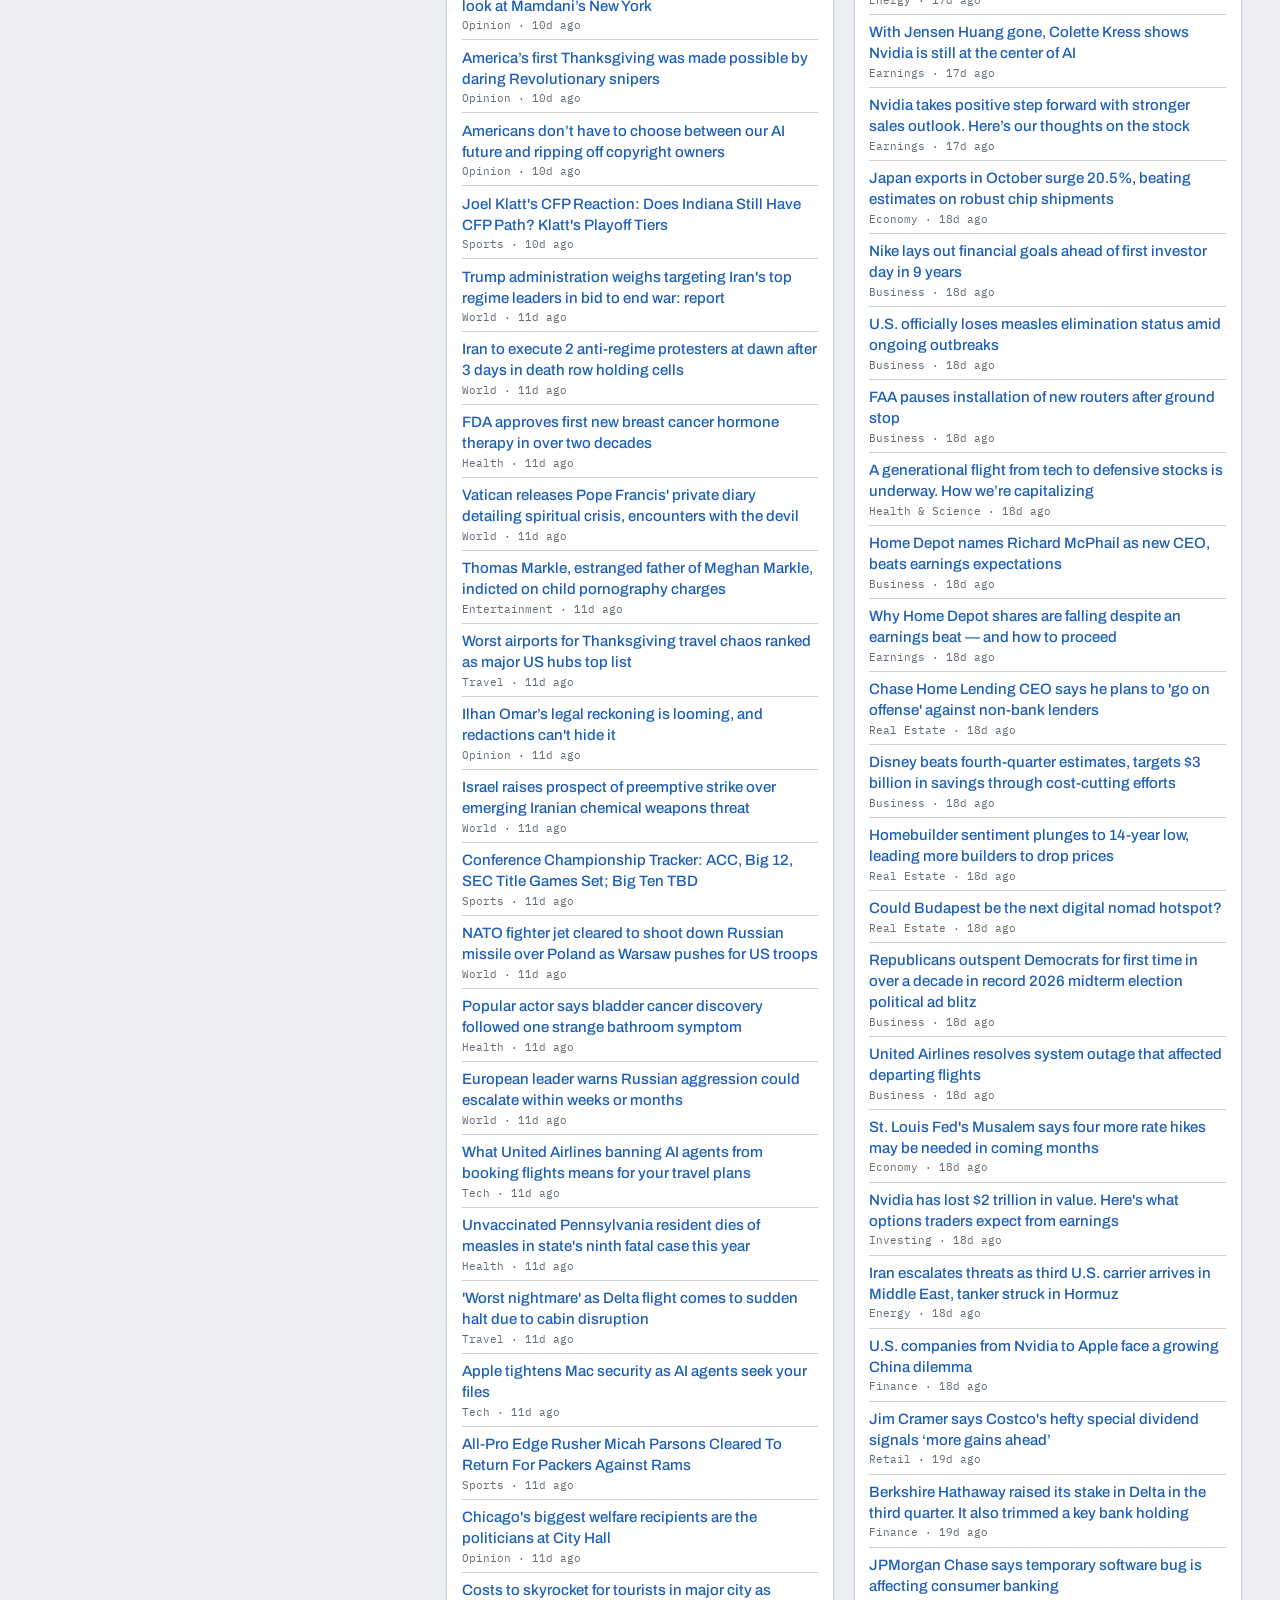
